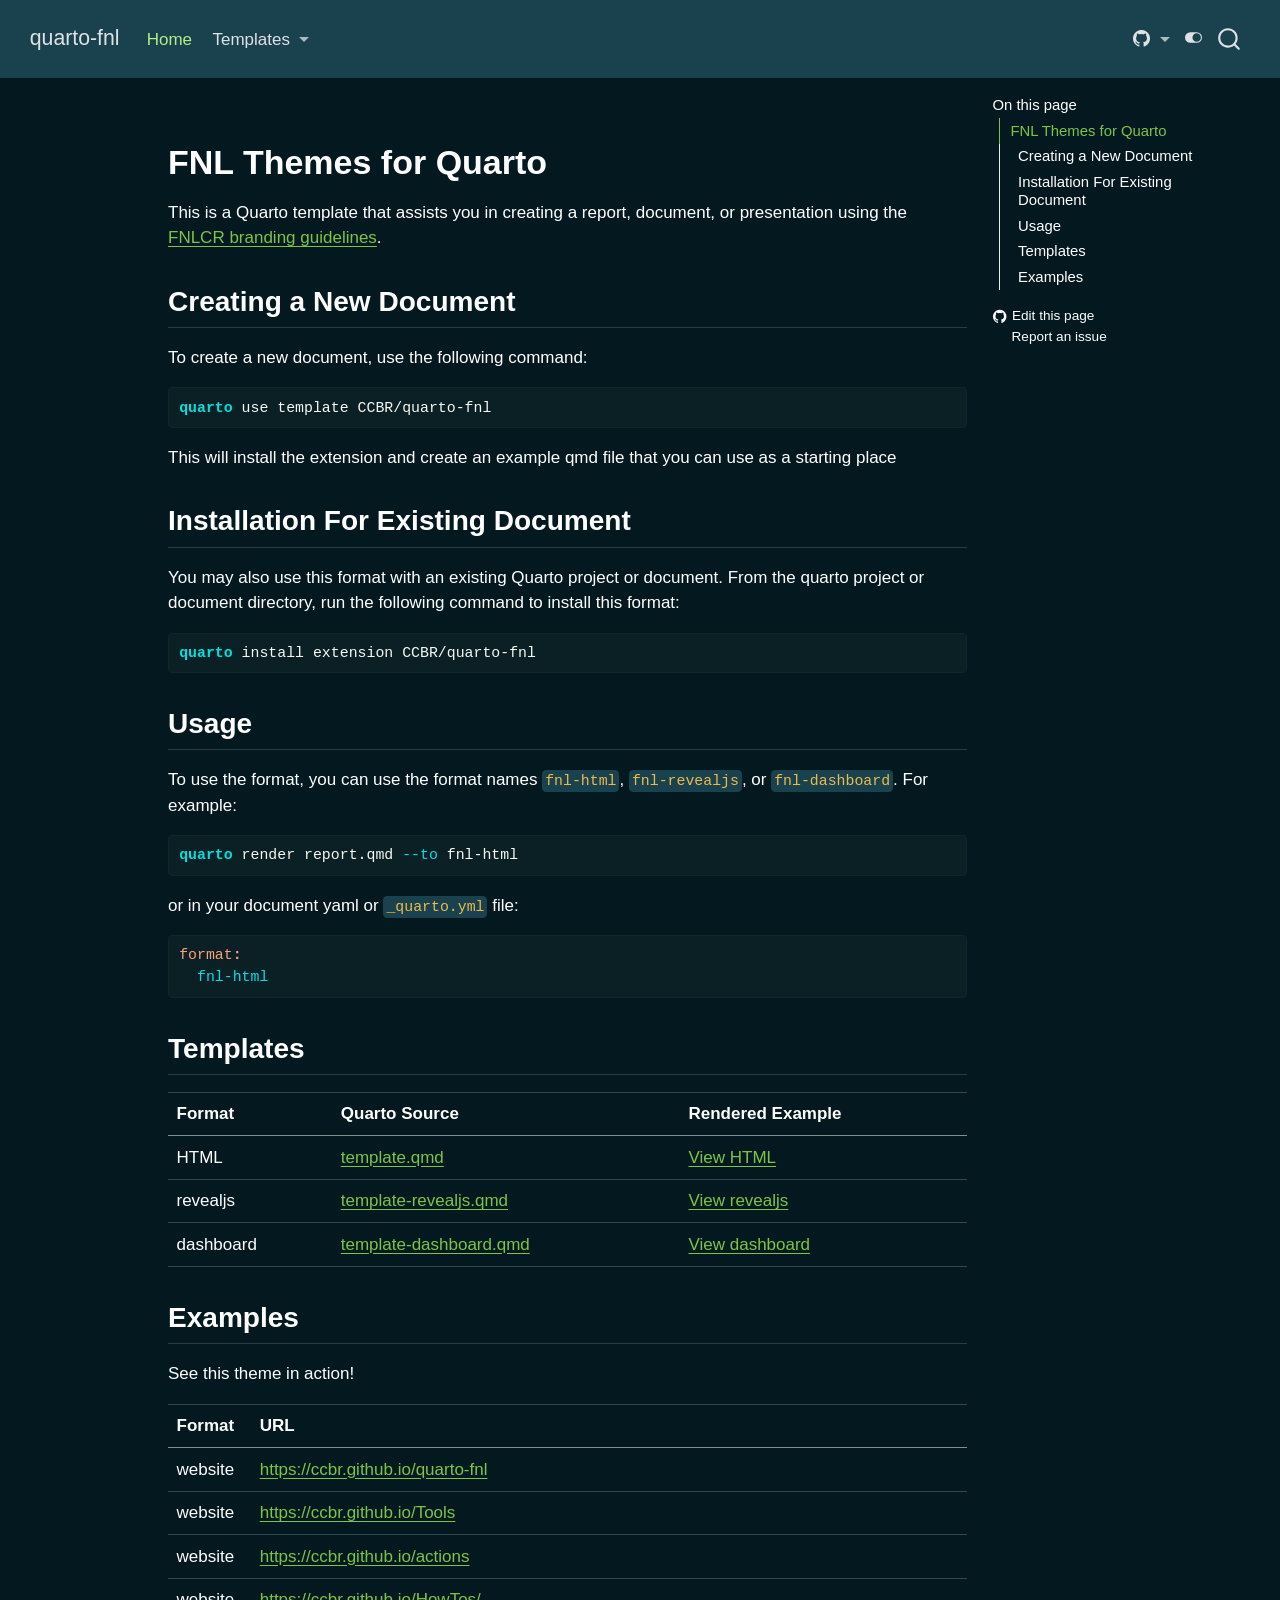
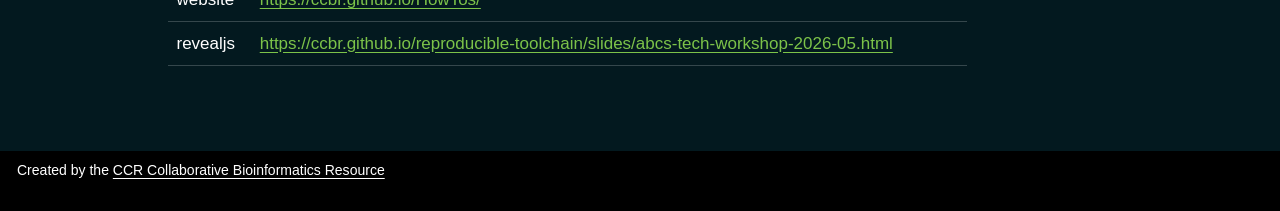
==== index.html @ 8a557f71 "Built site for gh-pages" ====
<!DOCTYPE html>
<html xmlns="http://www.w3.org/1999/xhtml" lang="en" xml:lang="en"><head>

<meta charset="utf-8">
<meta name="generator" content="quarto-1.9.37">

<meta name="viewport" content="width=device-width, initial-scale=1.0, user-scalable=yes">


<title>quarto-fnl</title>
<style>

code{white-space: pre-wrap;}
span.smallcaps{font-variant: small-caps;}
div.columns{display: flex; gap: min(4vw, 1.5em);}
div.column{flex: auto; overflow-x: auto;}
div.hanging-indent{margin-left: 1.5em; text-indent: -1.5em;}
ul.task-list{list-style: none;}
ul.task-list li input[type="checkbox"] {
width: 0.8em;
margin: 0 0.8em 0.2em -1em;  vertical-align: middle;
}

html { -webkit-text-size-adjust: 100%; }
pre > code.sourceCode { white-space: pre; position: relative; }
pre > code.sourceCode > span { display: inline-block; line-height: 1.25; }
pre > code.sourceCode > span:empty { height: 1.2em; }
.sourceCode { overflow: visible; }
code.sourceCode > span { color: inherit; text-decoration: inherit; }
div.sourceCode { margin: 1em 0; }
pre.sourceCode { margin: 0; }
@media screen {
div.sourceCode { overflow: auto; }
}
@media print {
pre > code.sourceCode { white-space: pre-wrap; }
pre > code.sourceCode > span { text-indent: -5em; padding-left: 5em; }
}
pre.numberSource code
{ counter-reset: source-line 0; }
pre.numberSource code > span
{ position: relative; left: -4em; counter-increment: source-line; }
pre.numberSource code > span > a:first-child::before
{ content: counter(source-line);
position: relative; left: -1em; text-align: right; vertical-align: baseline;
border: none; display: inline-block;
-webkit-touch-callout: none; -webkit-user-select: none;
-khtml-user-select: none; -moz-user-select: none;
-ms-user-select: none; user-select: none;
padding: 0 4px; width: 4em;
}
pre.numberSource { margin-left: 3em; padding-left: 4px; }
div.sourceCode
{ }
@media screen {
pre > code.sourceCode > span > a:first-child::before { text-decoration: underline; }
}
</style>


<script>const headroomChanged = new CustomEvent("quarto-hrChanged", {
  detail: {},
  bubbles: true,
  cancelable: false,
  composed: false,
});

const announceDismiss = () => {
  const annEl = window.document.getElementById("quarto-announcement");
  if (annEl) {
    annEl.remove();

    const annId = annEl.getAttribute("data-announcement-id");
    window.localStorage.setItem(`quarto-announce-${annId}`, "true");
  }
};

const announceRegister = () => {
  const annEl = window.document.getElementById("quarto-announcement");
  if (annEl) {
    const annId = annEl.getAttribute("data-announcement-id");
    const isDismissed =
      window.localStorage.getItem(`quarto-announce-${annId}`) || false;
    if (isDismissed) {
      announceDismiss();
      return;
    } else {
      annEl.classList.remove("hidden");
    }

    const actionEl = annEl.querySelector(".quarto-announcement-action");
    if (actionEl) {
      actionEl.addEventListener("click", function (e) {
        e.preventDefault();
        // Hide the bar immediately
        announceDismiss();
      });
    }
  }
};

window.document.addEventListener("DOMContentLoaded", function () {
  let init = false;

  announceRegister();

  // Manage the back to top button, if one is present.
  let lastScrollTop = window.pageYOffset || document.documentElement.scrollTop;
  const scrollDownBuffer = 5;
  const scrollUpBuffer = 35;
  const btn = document.getElementById("quarto-back-to-top");
  const hideBackToTop = () => {
    btn.style.display = "none";
  };
  const showBackToTop = () => {
    btn.style.display = "inline-block";
  };
  if (btn) {
    window.document.addEventListener(
      "scroll",
      function () {
        const currentScrollTop =
          window.pageYOffset || document.documentElement.scrollTop;

        // Shows and hides the button 'intelligently' as the user scrolls
        if (currentScrollTop - scrollDownBuffer > lastScrollTop) {
          hideBackToTop();
          lastScrollTop = currentScrollTop <= 0 ? 0 : currentScrollTop;
        } else if (currentScrollTop < lastScrollTop - scrollUpBuffer) {
          showBackToTop();
          lastScrollTop = currentScrollTop <= 0 ? 0 : currentScrollTop;
        }

        // Show the button at the bottom, hides it at the top
        if (currentScrollTop <= 0) {
          hideBackToTop();
        } else if (
          window.innerHeight + currentScrollTop >=
          document.body.offsetHeight
        ) {
          showBackToTop();
        }
      },
      false
    );
  }

  function throttle(func, wait) {
    var timeout;
    return function () {
      const context = this;
      const args = arguments;
      const later = function () {
        clearTimeout(timeout);
        timeout = null;
        func.apply(context, args);
      };

      if (!timeout) {
        timeout = setTimeout(later, wait);
      }
    };
  }

  function headerOffset() {
    // Set an offset if there is are fixed top navbar
    const headerEl = window.document.querySelector("header.fixed-top");
    if (headerEl) {
      return headerEl.clientHeight;
    } else {
      return 0;
    }
  }

  function footerOffset() {
    const footerEl = window.document.querySelector("footer.footer");
    if (footerEl) {
      return footerEl.clientHeight;
    } else {
      return 0;
    }
  }

  function dashboardOffset() {
    const dashboardNavEl = window.document.getElementById(
      "quarto-dashboard-header"
    );
    if (dashboardNavEl !== null) {
      return dashboardNavEl.clientHeight;
    } else {
      return 0;
    }
  }

  function updateDocumentOffsetWithoutAnimation() {
    updateDocumentOffset(false);
  }

  function updateDocumentOffset(animated) {
    // set body offset
    const topOffset = headerOffset();
    const bodyOffset = topOffset + footerOffset() + dashboardOffset();
    const bodyEl = window.document.body;
    bodyEl.setAttribute("data-bs-offset", topOffset);
    bodyEl.style.paddingTop = topOffset + "px";

    // deal with sidebar offsets
    const sidebars = window.document.querySelectorAll(
      ".sidebar, .headroom-target"
    );
    sidebars.forEach((sidebar) => {
      if (!animated) {
        sidebar.classList.add("notransition");
        // Remove the no transition class after the animation has time to complete
        setTimeout(function () {
          sidebar.classList.remove("notransition");
        }, 201);
      }

      if (window.Headroom && sidebar.classList.contains("sidebar-unpinned")) {
        sidebar.style.top = "0";
        sidebar.style.maxHeight = "100vh";
      } else {
        sidebar.style.top = topOffset + "px";
        sidebar.style.maxHeight = "calc(100vh - " + topOffset + "px)";
      }
    });

    // allow space for footer
    const mainContainer = window.document.querySelector(".quarto-container");
    if (mainContainer) {
      mainContainer.style.minHeight = "calc(100vh - " + bodyOffset + "px)";
    }

    // link offset
    let linkStyle = window.document.querySelector("#quarto-target-style");
    if (!linkStyle) {
      linkStyle = window.document.createElement("style");
      linkStyle.setAttribute("id", "quarto-target-style");
      window.document.head.appendChild(linkStyle);
    }
    while (linkStyle.firstChild) {
      linkStyle.removeChild(linkStyle.firstChild);
    }
    if (topOffset > 0) {
      linkStyle.appendChild(
        window.document.createTextNode(`
      section:target::before {
        content: "";
        display: block;
        height: ${topOffset}px;
        margin: -${topOffset}px 0 0;
      }`)
      );
    }
    if (init) {
      window.dispatchEvent(headroomChanged);
    }
    init = true;
  }

  // initialize headroom
  var header = window.document.querySelector("#quarto-header");
  if (header && window.Headroom) {
    const headroom = new window.Headroom(header, {
      tolerance: 5,
      onPin: function () {
        const sidebars = window.document.querySelectorAll(
          ".sidebar, .headroom-target"
        );
        sidebars.forEach((sidebar) => {
          sidebar.classList.remove("sidebar-unpinned");
        });
        updateDocumentOffset();
      },
      onUnpin: function () {
        const sidebars = window.document.querySelectorAll(
          ".sidebar, .headroom-target"
        );
        sidebars.forEach((sidebar) => {
          sidebar.classList.add("sidebar-unpinned");
        });
        updateDocumentOffset();
      },
    });
    headroom.init();

    let frozen = false;
    window.quartoToggleHeadroom = function () {
      if (frozen) {
        headroom.unfreeze();
        frozen = false;
      } else {
        headroom.freeze();
        frozen = true;
      }
    };
  }

  window.addEventListener(
    "hashchange",
    function (e) {
      if (
        getComputedStyle(document.documentElement).scrollBehavior !== "smooth"
      ) {
        window.scrollTo(0, window.pageYOffset - headerOffset());
      }
    },
    false
  );

  // Observe size changed for the header
  const headerEl = window.document.querySelector("header.fixed-top");
  if (headerEl && window.ResizeObserver) {
    const observer = new window.ResizeObserver(() => {
      setTimeout(updateDocumentOffsetWithoutAnimation, 0);
    });
    observer.observe(headerEl, {
      attributes: true,
      childList: true,
      characterData: true,
    });
  } else {
    window.addEventListener(
      "resize",
      throttle(updateDocumentOffsetWithoutAnimation, 50)
    );
  }
  setTimeout(updateDocumentOffsetWithoutAnimation, 250);

  // fixup index.html links if we aren't on the filesystem
  if (window.location.protocol !== "file:") {
    const links = window.document.querySelectorAll("a");
    for (let i = 0; i < links.length; i++) {
      if (links[i].href) {
        links[i].dataset.originalHref = links[i].href;
        links[i].href = links[i].href.replace(/\/index\.html/, "/");
      }
    }

    // Fixup any sharing links that require urls
    // Append url to any sharing urls
    const sharingLinks = window.document.querySelectorAll(
      "a.sidebar-tools-main-item, a.quarto-navigation-tool, a.quarto-navbar-tools, a.quarto-navbar-tools-item"
    );
    for (let i = 0; i < sharingLinks.length; i++) {
      const sharingLink = sharingLinks[i];
      const href = sharingLink.getAttribute("href");
      if (href) {
        sharingLink.setAttribute(
          "href",
          href.replace("|url|", window.location.href)
        );
      }
    }

    // Scroll the active navigation item into view, if necessary
    const navSidebar = window.document.querySelector("nav#quarto-sidebar");
    if (navSidebar) {
      // Find the active item
      const activeItem = navSidebar.querySelector("li.sidebar-item a.active");
      if (activeItem) {
        // Wait for the scroll height and height to resolve by observing size changes on the
        // nav element that is scrollable
        const resizeObserver = new ResizeObserver((_entries) => {
          // The bottom of the element
          const elBottom = activeItem.offsetTop;
          const viewBottom = navSidebar.scrollTop + navSidebar.clientHeight;

          // The element height and scroll height are the same, then we are still loading
          if (viewBottom !== navSidebar.scrollHeight) {
            // Determine if the item isn't visible and scroll to it
            if (elBottom >= viewBottom) {
              navSidebar.scrollTop = elBottom;
            }

            // stop observing now since we've completed the scroll
            resizeObserver.unobserve(navSidebar);
          }
        });
        resizeObserver.observe(navSidebar);
      }
    }
  }
});
</script>
<script>/*!
 * headroom.js v0.12.0 - Give your page some headroom. Hide your header until you need it
 * Copyright (c) 2020 Nick Williams - http://wicky.nillia.ms/headroom.js
 * License: MIT
 */

!function(t,n){"object"==typeof exports&&"undefined"!=typeof module?module.exports=n():"function"==typeof define&&define.amd?define(n):(t=t||self).Headroom=n()}(this,function(){"use strict";function t(){return"undefined"!=typeof window}function d(t){return function(t){return t&&t.document&&function(t){return 9===t.nodeType}(t.document)}(t)?function(t){var n=t.document,o=n.body,s=n.documentElement;return{scrollHeight:function(){return Math.max(o.scrollHeight,s.scrollHeight,o.offsetHeight,s.offsetHeight,o.clientHeight,s.clientHeight)},height:function(){return t.innerHeight||s.clientHeight||o.clientHeight},scrollY:function(){return void 0!==t.pageYOffset?t.pageYOffset:(s||o.parentNode||o).scrollTop}}}(t):function(t){return{scrollHeight:function(){return Math.max(t.scrollHeight,t.offsetHeight,t.clientHeight)},height:function(){return Math.max(t.offsetHeight,t.clientHeight)},scrollY:function(){return t.scrollTop}}}(t)}function n(t,s,e){var n,o=function(){var n=!1;try{var t={get passive(){n=!0}};window.addEventListener("test",t,t),window.removeEventListener("test",t,t)}catch(t){n=!1}return n}(),i=!1,r=d(t),l=r.scrollY(),a={};function c(){var t=Math.round(r.scrollY()),n=r.height(),o=r.scrollHeight();a.scrollY=t,a.lastScrollY=l,a.direction=l<t?"down":"up",a.distance=Math.abs(t-l),a.isOutOfBounds=t<0||o<t+n,a.top=t<=s.offset[a.direction],a.bottom=o<=t+n,a.toleranceExceeded=a.distance>s.tolerance[a.direction],e(a),l=t,i=!1}function h(){i||(i=!0,n=requestAnimationFrame(c))}var u=!!o&&{passive:!0,capture:!1};return t.addEventListener("scroll",h,u),c(),{destroy:function(){cancelAnimationFrame(n),t.removeEventListener("scroll",h,u)}}}function o(t){return t===Object(t)?t:{down:t,up:t}}function s(t,n){n=n||{},Object.assign(this,s.options,n),this.classes=Object.assign({},s.options.classes,n.classes),this.elem=t,this.tolerance=o(this.tolerance),this.offset=o(this.offset),this.initialised=!1,this.frozen=!1}return s.prototype={constructor:s,init:function(){return s.cutsTheMustard&&!this.initialised&&(this.addClass("initial"),this.initialised=!0,setTimeout(function(t){t.scrollTracker=n(t.scroller,{offset:t.offset,tolerance:t.tolerance},t.update.bind(t))},100,this)),this},destroy:function(){this.initialised=!1,Object.keys(this.classes).forEach(this.removeClass,this),this.scrollTracker.destroy()},unpin:function(){!this.hasClass("pinned")&&this.hasClass("unpinned")||(this.addClass("unpinned"),this.removeClass("pinned"),this.onUnpin&&this.onUnpin.call(this))},pin:function(){this.hasClass("unpinned")&&(this.addClass("pinned"),this.removeClass("unpinned"),this.onPin&&this.onPin.call(this))},freeze:function(){this.frozen=!0,this.addClass("frozen")},unfreeze:function(){this.frozen=!1,this.removeClass("frozen")},top:function(){this.hasClass("top")||(this.addClass("top"),this.removeClass("notTop"),this.onTop&&this.onTop.call(this))},notTop:function(){this.hasClass("notTop")||(this.addClass("notTop"),this.removeClass("top"),this.onNotTop&&this.onNotTop.call(this))},bottom:function(){this.hasClass("bottom")||(this.addClass("bottom"),this.removeClass("notBottom"),this.onBottom&&this.onBottom.call(this))},notBottom:function(){this.hasClass("notBottom")||(this.addClass("notBottom"),this.removeClass("bottom"),this.onNotBottom&&this.onNotBottom.call(this))},shouldUnpin:function(t){return"down"===t.direction&&!t.top&&t.toleranceExceeded},shouldPin:function(t){return"up"===t.direction&&t.toleranceExceeded||t.top},addClass:function(t){this.elem.classList.add.apply(this.elem.classList,this.classes[t].split(" "))},removeClass:function(t){this.elem.classList.remove.apply(this.elem.classList,this.classes[t].split(" "))},hasClass:function(t){return this.classes[t].split(" ").every(function(t){return this.classList.contains(t)},this.elem)},update:function(t){t.isOutOfBounds||!0!==this.frozen&&(t.top?this.top():this.notTop(),t.bottom?this.bottom():this.notBottom(),this.shouldUnpin(t)?this.unpin():this.shouldPin(t)&&this.pin())}},s.options={tolerance:{up:0,down:0},offset:0,scroller:t()?window:null,classes:{frozen:"headroom--frozen",pinned:"headroom--pinned",unpinned:"headroom--unpinned",top:"headroom--top",notTop:"headroom--not-top",bottom:"headroom--bottom",notBottom:"headroom--not-bottom",initial:"headroom"}},s.cutsTheMustard=!!(t()&&function(){}.bind&&"classList"in document.documentElement&&Object.assign&&Object.keys&&requestAnimationFrame),s});
</script>
<script>/*!
 * clipboard.js v2.0.11
 * https://clipboardjs.com/
 *
 * Licensed MIT © Zeno Rocha
 */
!function(t,e){"object"==typeof exports&&"object"==typeof module?module.exports=e():"function"==typeof define&&define.amd?define([],e):"object"==typeof exports?exports.ClipboardJS=e():t.ClipboardJS=e()}(this,function(){return n={686:function(t,e,n){"use strict";n.d(e,{default:function(){return b}});var e=n(279),i=n.n(e),e=n(370),u=n.n(e),e=n(817),r=n.n(e);function c(t){try{return document.execCommand(t)}catch(t){return}}var a=function(t){t=r()(t);return c("cut"),t};function o(t,e){var n,o,t=(n=t,o="rtl"===document.documentElement.getAttribute("dir"),(t=document.createElement("textarea")).style.fontSize="12pt",t.style.border="0",t.style.padding="0",t.style.margin="0",t.style.position="absolute",t.style[o?"right":"left"]="-9999px",o=window.pageYOffset||document.documentElement.scrollTop,t.style.top="".concat(o,"px"),t.setAttribute("readonly",""),t.value=n,t);return e.container.appendChild(t),e=r()(t),c("copy"),t.remove(),e}var f=function(t){var e=1<arguments.length&&void 0!==arguments[1]?arguments[1]:{container:document.body},n="";return"string"==typeof t?n=o(t,e):t instanceof HTMLInputElement&&!["text","search","url","tel","password"].includes(null==t?void 0:t.type)?n=o(t.value,e):(n=r()(t),c("copy")),n};function l(t){return(l="function"==typeof Symbol&&"symbol"==typeof Symbol.iterator?function(t){return typeof t}:function(t){return t&&"function"==typeof Symbol&&t.constructor===Symbol&&t!==Symbol.prototype?"symbol":typeof t})(t)}var s=function(){var t=0<arguments.length&&void 0!==arguments[0]?arguments[0]:{},e=t.action,n=void 0===e?"copy":e,o=t.container,e=t.target,t=t.text;if("copy"!==n&&"cut"!==n)throw new Error('Invalid "action" value, use either "copy" or "cut"');if(void 0!==e){if(!e||"object"!==l(e)||1!==e.nodeType)throw new Error('Invalid "target" value, use a valid Element');if("copy"===n&&e.hasAttribute("disabled"))throw new Error('Invalid "target" attribute. Please use "readonly" instead of "disabled" attribute');if("cut"===n&&(e.hasAttribute("readonly")||e.hasAttribute("disabled")))throw new Error('Invalid "target" attribute. You can\'t cut text from elements with "readonly" or "disabled" attributes')}return t?f(t,{container:o}):e?"cut"===n?a(e):f(e,{container:o}):void 0};function p(t){return(p="function"==typeof Symbol&&"symbol"==typeof Symbol.iterator?function(t){return typeof t}:function(t){return t&&"function"==typeof Symbol&&t.constructor===Symbol&&t!==Symbol.prototype?"symbol":typeof t})(t)}function d(t,e){for(var n=0;n<e.length;n++){var o=e[n];o.enumerable=o.enumerable||!1,o.configurable=!0,"value"in o&&(o.writable=!0),Object.defineProperty(t,o.key,o)}}function y(t,e){return(y=Object.setPrototypeOf||function(t,e){return t.__proto__=e,t})(t,e)}function h(n){var o=function(){if("undefined"==typeof Reflect||!Reflect.construct)return!1;if(Reflect.construct.sham)return!1;if("function"==typeof Proxy)return!0;try{return Date.prototype.toString.call(Reflect.construct(Date,[],function(){})),!0}catch(t){return!1}}();return function(){var t,e=v(n);return t=o?(t=v(this).constructor,Reflect.construct(e,arguments,t)):e.apply(this,arguments),e=this,!(t=t)||"object"!==p(t)&&"function"!=typeof t?function(t){if(void 0!==t)return t;throw new ReferenceError("this hasn't been initialised - super() hasn't been called")}(e):t}}function v(t){return(v=Object.setPrototypeOf?Object.getPrototypeOf:function(t){return t.__proto__||Object.getPrototypeOf(t)})(t)}function m(t,e){t="data-clipboard-".concat(t);if(e.hasAttribute(t))return e.getAttribute(t)}var b=function(){!function(t,e){if("function"!=typeof e&&null!==e)throw new TypeError("Super expression must either be null or a function");t.prototype=Object.create(e&&e.prototype,{constructor:{value:t,writable:!0,configurable:!0}}),e&&y(t,e)}(r,i());var t,e,n,o=h(r);function r(t,e){var n;return function(t){if(!(t instanceof r))throw new TypeError("Cannot call a class as a function")}(this),(n=o.call(this)).resolveOptions(e),n.listenClick(t),n}return t=r,n=[{key:"copy",value:function(t){var e=1<arguments.length&&void 0!==arguments[1]?arguments[1]:{container:document.body};return f(t,e)}},{key:"cut",value:function(t){return a(t)}},{key:"isSupported",value:function(){var t=0<arguments.length&&void 0!==arguments[0]?arguments[0]:["copy","cut"],t="string"==typeof t?[t]:t,e=!!document.queryCommandSupported;return t.forEach(function(t){e=e&&!!document.queryCommandSupported(t)}),e}}],(e=[{key:"resolveOptions",value:function(){var t=0<arguments.length&&void 0!==arguments[0]?arguments[0]:{};this.action="function"==typeof t.action?t.action:this.defaultAction,this.target="function"==typeof t.target?t.target:this.defaultTarget,this.text="function"==typeof t.text?t.text:this.defaultText,this.container="object"===p(t.container)?t.container:document.body}},{key:"listenClick",value:function(t){var e=this;this.listener=u()(t,"click",function(t){return e.onClick(t)})}},{key:"onClick",value:function(t){var e=t.delegateTarget||t.currentTarget,n=this.action(e)||"copy",t=s({action:n,container:this.container,target:this.target(e),text:this.text(e)});this.emit(t?"success":"error",{action:n,text:t,trigger:e,clearSelection:function(){e&&e.focus(),window.getSelection().removeAllRanges()}})}},{key:"defaultAction",value:function(t){return m("action",t)}},{key:"defaultTarget",value:function(t){t=m("target",t);if(t)return document.querySelector(t)}},{key:"defaultText",value:function(t){return m("text",t)}},{key:"destroy",value:function(){this.listener.destroy()}}])&&d(t.prototype,e),n&&d(t,n),r}()},828:function(t){var e;"undefined"==typeof Element||Element.prototype.matches||((e=Element.prototype).matches=e.matchesSelector||e.mozMatchesSelector||e.msMatchesSelector||e.oMatchesSelector||e.webkitMatchesSelector),t.exports=function(t,e){for(;t&&9!==t.nodeType;){if("function"==typeof t.matches&&t.matches(e))return t;t=t.parentNode}}},438:function(t,e,n){var u=n(828);function i(t,e,n,o,r){var i=function(e,n,t,o){return function(t){t.delegateTarget=u(t.target,n),t.delegateTarget&&o.call(e,t)}}.apply(this,arguments);return t.addEventListener(n,i,r),{destroy:function(){t.removeEventListener(n,i,r)}}}t.exports=function(t,e,n,o,r){return"function"==typeof t.addEventListener?i.apply(null,arguments):"function"==typeof n?i.bind(null,document).apply(null,arguments):("string"==typeof t&&(t=document.querySelectorAll(t)),Array.prototype.map.call(t,function(t){return i(t,e,n,o,r)}))}},879:function(t,n){n.node=function(t){return void 0!==t&&t instanceof HTMLElement&&1===t.nodeType},n.nodeList=function(t){var e=Object.prototype.toString.call(t);return void 0!==t&&("[object NodeList]"===e||"[object HTMLCollection]"===e)&&"length"in t&&(0===t.length||n.node(t[0]))},n.string=function(t){return"string"==typeof t||t instanceof String},n.fn=function(t){return"[object Function]"===Object.prototype.toString.call(t)}},370:function(t,e,n){var f=n(879),l=n(438);t.exports=function(t,e,n){if(!t&&!e&&!n)throw new Error("Missing required arguments");if(!f.string(e))throw new TypeError("Second argument must be a String");if(!f.fn(n))throw new TypeError("Third argument must be a Function");if(f.node(t))return c=e,a=n,(u=t).addEventListener(c,a),{destroy:function(){u.removeEventListener(c,a)}};if(f.nodeList(t))return o=t,r=e,i=n,Array.prototype.forEach.call(o,function(t){t.addEventListener(r,i)}),{destroy:function(){Array.prototype.forEach.call(o,function(t){t.removeEventListener(r,i)})}};if(f.string(t))return t=t,e=e,n=n,l(document.body,t,e,n);throw new TypeError("First argument must be a String, HTMLElement, HTMLCollection, or NodeList");var o,r,i,u,c,a}},817:function(t){t.exports=function(t){var e,n="SELECT"===t.nodeName?(t.focus(),t.value):"INPUT"===t.nodeName||"TEXTAREA"===t.nodeName?((e=t.hasAttribute("readonly"))||t.setAttribute("readonly",""),t.select(),t.setSelectionRange(0,t.value.length),e||t.removeAttribute("readonly"),t.value):(t.hasAttribute("contenteditable")&&t.focus(),n=window.getSelection(),(e=document.createRange()).selectNodeContents(t),n.removeAllRanges(),n.addRange(e),n.toString());return n}},279:function(t){function e(){}e.prototype={on:function(t,e,n){var o=this.e||(this.e={});return(o[t]||(o[t]=[])).push({fn:e,ctx:n}),this},once:function(t,e,n){var o=this;function r(){o.off(t,r),e.apply(n,arguments)}return r._=e,this.on(t,r,n)},emit:function(t){for(var e=[].slice.call(arguments,1),n=((this.e||(this.e={}))[t]||[]).slice(),o=0,r=n.length;o<r;o++)n[o].fn.apply(n[o].ctx,e);return this},off:function(t,e){var n=this.e||(this.e={}),o=n[t],r=[];if(o&&e)for(var i=0,u=o.length;i<u;i++)o[i].fn!==e&&o[i].fn._!==e&&r.push(o[i]);return r.length?n[t]=r:delete n[t],this}},t.exports=e,t.exports.TinyEmitter=e}},r={},o.n=function(t){var e=t&&t.__esModule?function(){return t.default}:function(){return t};return o.d(e,{a:e}),e},o.d=function(t,e){for(var n in e)o.o(e,n)&&!o.o(t,n)&&Object.defineProperty(t,n,{enumerable:!0,get:e[n]})},o.o=function(t,e){return Object.prototype.hasOwnProperty.call(t,e)},o(686).default;function o(t){if(r[t])return r[t].exports;var e=r[t]={exports:{}};return n[t](e,e.exports,o),e.exports}var n,r});</script>
<script>/*! @algolia/autocomplete-js 1.19.1 | MIT License | © Algolia, Inc. and contributors | https://github.com/algolia/autocomplete */
!function(e,t){"object"==typeof exports&&"undefined"!=typeof module?t(exports):"function"==typeof define&&define.amd?define(["exports"],t):t((e="undefined"!=typeof globalThis?globalThis:e||self)["@algolia/autocomplete-js"]={})}(this,(function(e){"use strict";function t(e,t){var n=Object.keys(e);if(Object.getOwnPropertySymbols){var r=Object.getOwnPropertySymbols(e);t&&(r=r.filter((function(t){return Object.getOwnPropertyDescriptor(e,t).enumerable}))),n.push.apply(n,r)}return n}function n(e){for(var n=1;n<arguments.length;n++){var r=null!=arguments[n]?arguments[n]:{};n%2?t(Object(r),!0).forEach((function(t){o(e,t,r[t])})):Object.getOwnPropertyDescriptors?Object.defineProperties(e,Object.getOwnPropertyDescriptors(r)):t(Object(r)).forEach((function(t){Object.defineProperty(e,t,Object.getOwnPropertyDescriptor(r,t))}))}return e}function r(e){return r="function"==typeof Symbol&&"symbol"==typeof Symbol.iterator?function(e){return typeof e}:function(e){return e&&"function"==typeof Symbol&&e.constructor===Symbol&&e!==Symbol.prototype?"symbol":typeof e},r(e)}function o(e,t,n){return(t=function(e){var t=function(e,t){if("object"!=typeof e||null===e)return e;var n=e[Symbol.toPrimitive];if(void 0!==n){var r=n.call(e,t||"default");if("object"!=typeof r)return r;throw new TypeError("@@toPrimitive must return a primitive value.")}return("string"===t?String:Number)(e)}(e,"string");return"symbol"==typeof t?t:String(t)}(t))in e?Object.defineProperty(e,t,{value:n,enumerable:!0,configurable:!0,writable:!0}):e[t]=n,e}function i(){return i=Object.assign?Object.assign.bind():function(e){for(var t=1;t<arguments.length;t++){var n=arguments[t];for(var r in n)Object.prototype.hasOwnProperty.call(n,r)&&(e[r]=n[r])}return e},i.apply(this,arguments)}function u(e,t){if(null==e)return{};var n,r,o=function(e,t){if(null==e)return{};var n,r,o={},i=Object.keys(e);for(r=0;r<i.length;r++)n=i[r],t.indexOf(n)>=0||(o[n]=e[n]);return o}(e,t);if(Object.getOwnPropertySymbols){var i=Object.getOwnPropertySymbols(e);for(r=0;r<i.length;r++)n=i[r],t.indexOf(n)>=0||Object.prototype.propertyIsEnumerable.call(e,n)&&(o[n]=e[n])}return o}function a(e,t){return function(e){if(Array.isArray(e))return e}(e)||function(e,t){var n=null==e?null:"undefined"!=typeof Symbol&&e[Symbol.iterator]||e["@@iterator"];if(null!=n){var r,o,i,u,a=[],l=!0,c=!1;try{if(i=(n=n.call(e)).next,0===t){if(Object(n)!==n)return;l=!1}else for(;!(l=(r=i.call(n)).done)&&(a.push(r.value),a.length!==t);l=!0);}catch(e){c=!0,o=e}finally{try{if(!l&&null!=n.return&&(u=n.return(),Object(u)!==u))return}finally{if(c)throw o}}return a}}(e,t)||c(e,t)||function(){throw new TypeError("Invalid attempt to destructure non-iterable instance.\nIn order to be iterable, non-array objects must have a [Symbol.iterator]() method.")}()}function l(e){return function(e){if(Array.isArray(e))return s(e)}(e)||function(e){if("undefined"!=typeof Symbol&&null!=e[Symbol.iterator]||null!=e["@@iterator"])return Array.from(e)}(e)||c(e)||function(){throw new TypeError("Invalid attempt to spread non-iterable instance.\nIn order to be iterable, non-array objects must have a [Symbol.iterator]() method.")}()}function c(e,t){if(e){if("string"==typeof e)return s(e,t);var n=Object.prototype.toString.call(e).slice(8,-1);return"Object"===n&&e.constructor&&(n=e.constructor.name),"Map"===n||"Set"===n?Array.from(e):"Arguments"===n||/^(?:Ui|I)nt(?:8|16|32)(?:Clamped)?Array$/.test(n)?s(e,t):void 0}}function s(e,t){(null==t||t>e.length)&&(t=e.length);for(var n=0,r=new Array(t);n<t;n++)r[n]=e[n];return r}function f(e){return{current:e}}function p(e,t){var n=void 0;return function(){for(var r=arguments.length,o=new Array(r),i=0;i<r;i++)o[i]=arguments[i];n&&clearTimeout(n),n=setTimeout((function(){return e.apply(void 0,o)}),t)}}function m(e){return e.reduce((function(e,t){return e.concat(t)}),[])}var v=0;function d(){return"autocomplete-".concat(v++)}function y(e,t){return t.reduce((function(e,t){return e&&e[t]}),e)}function b(e){return 0===e.collections.length?0:e.collections.reduce((function(e,t){return e+t.items.length}),0)}function g(e){return e!==Object(e)}function h(e,t){if(e===t)return!0;if(g(e)||g(t)||"function"==typeof e||"function"==typeof t)return e===t;if(Object.keys(e).length!==Object.keys(t).length)return!1;for(var n=0,r=Object.keys(e);n<r.length;n++){var o=r[n];if(!(o in t))return!1;if(!h(e[o],t[o]))return!1}return!0}var _=function(){};var O="1.19.1",S=[{segment:"autocomplete-core",version:O}];function j(e){var t=e.item,n=e.items,r=void 0===n?[]:n;return{index:t.__autocomplete_indexName,items:[t],positions:[1+r.findIndex((function(e){return e.objectID===t.objectID}))],queryID:t.__autocomplete_queryID,algoliaSource:["autocomplete"]}}function P(e,t){return function(e){if(Array.isArray(e))return e}(e)||function(e,t){var n=null==e?null:"undefined"!=typeof Symbol&&e[Symbol.iterator]||e["@@iterator"];if(null!=n){var r,o,i,u,a=[],l=!0,c=!1;try{if(i=(n=n.call(e)).next,0===t){if(Object(n)!==n)return;l=!1}else for(;!(l=(r=i.call(n)).done)&&(a.push(r.value),a.length!==t);l=!0);}catch(e){c=!0,o=e}finally{try{if(!l&&null!=n.return&&(u=n.return(),Object(u)!==u))return}finally{if(c)throw o}}return a}}(e,t)||function(e,t){if(!e)return;if("string"==typeof e)return w(e,t);var n=Object.prototype.toString.call(e).slice(8,-1);"Object"===n&&e.constructor&&(n=e.constructor.name);if("Map"===n||"Set"===n)return Array.from(e);if("Arguments"===n||/^(?:Ui|I)nt(?:8|16|32)(?:Clamped)?Array$/.test(n))return w(e,t)}(e,t)||function(){throw new TypeError("Invalid attempt to destructure non-iterable instance.\nIn order to be iterable, non-array objects must have a [Symbol.iterator]() method.")}()}function w(e,t){(null==t||t>e.length)&&(t=e.length);for(var n=0,r=new Array(t);n<t;n++)r[n]=e[n];return r}var I=["items"],A=["items"];function E(e){return E="function"==typeof Symbol&&"symbol"==typeof Symbol.iterator?function(e){return typeof e}:function(e){return e&&"function"==typeof Symbol&&e.constructor===Symbol&&e!==Symbol.prototype?"symbol":typeof e},E(e)}function D(e){return function(e){if(Array.isArray(e))return C(e)}(e)||function(e){if("undefined"!=typeof Symbol&&null!=e[Symbol.iterator]||null!=e["@@iterator"])return Array.from(e)}(e)||function(e,t){if(!e)return;if("string"==typeof e)return C(e,t);var n=Object.prototype.toString.call(e).slice(8,-1);"Object"===n&&e.constructor&&(n=e.constructor.name);if("Map"===n||"Set"===n)return Array.from(e);if("Arguments"===n||/^(?:Ui|I)nt(?:8|16|32)(?:Clamped)?Array$/.test(n))return C(e,t)}(e)||function(){throw new TypeError("Invalid attempt to spread non-iterable instance.\nIn order to be iterable, non-array objects must have a [Symbol.iterator]() method.")}()}function C(e,t){(null==t||t>e.length)&&(t=e.length);for(var n=0,r=new Array(t);n<t;n++)r[n]=e[n];return r}function k(e,t){if(null==e)return{};var n,r,o=function(e,t){if(null==e)return{};var n,r,o={},i=Object.keys(e);for(r=0;r<i.length;r++)n=i[r],t.indexOf(n)>=0||(o[n]=e[n]);return o}(e,t);if(Object.getOwnPropertySymbols){var i=Object.getOwnPropertySymbols(e);for(r=0;r<i.length;r++)n=i[r],t.indexOf(n)>=0||Object.prototype.propertyIsEnumerable.call(e,n)&&(o[n]=e[n])}return o}function x(e,t){var n=Object.keys(e);if(Object.getOwnPropertySymbols){var r=Object.getOwnPropertySymbols(e);t&&(r=r.filter((function(t){return Object.getOwnPropertyDescriptor(e,t).enumerable}))),n.push.apply(n,r)}return n}function N(e){for(var t=1;t<arguments.length;t++){var n=null!=arguments[t]?arguments[t]:{};t%2?x(Object(n),!0).forEach((function(t){T(e,t,n[t])})):Object.getOwnPropertyDescriptors?Object.defineProperties(e,Object.getOwnPropertyDescriptors(n)):x(Object(n)).forEach((function(t){Object.defineProperty(e,t,Object.getOwnPropertyDescriptor(n,t))}))}return e}function T(e,t,n){return(t=function(e){var t=function(e,t){if("object"!==E(e)||null===e)return e;var n=e[Symbol.toPrimitive];if(void 0!==n){var r=n.call(e,t||"default");if("object"!==E(r))return r;throw new TypeError("@@toPrimitive must return a primitive value.")}return("string"===t?String:Number)(e)}(e,"string");return"symbol"===E(t)?t:String(t)}(t))in e?Object.defineProperty(e,t,{value:n,enumerable:!0,configurable:!0,writable:!0}):e[t]=n,e}function q(e){for(var t=arguments.length>1&&void 0!==arguments[1]?arguments[1]:20,n=[],r=0;r<e.objectIDs.length;r+=t)n.push(N(N({},e),{},{objectIDs:e.objectIDs.slice(r,r+t)}));return n}function B(e){return e.map((function(e){var t=e.items,n=k(e,I);return N(N({},n),{},{objectIDs:(null==t?void 0:t.map((function(e){return e.objectID})))||n.objectIDs})}))}function R(e){var t,n,r,o=(t=P((e.version||"").split(".").map(Number),2),n=t[0],r=t[1],n>=3||2===n&&r>=4||1===n&&r>=10);function i(t,n,r){if(o&&void 0!==r){var i=r[0].__autocomplete_algoliaCredentials,u={"X-Algolia-Application-Id":i.appId,"X-Algolia-API-Key":i.apiKey};e.apply(void 0,[t].concat(D(n),[{headers:u}]))}else e.apply(void 0,[t].concat(D(n)))}return{init:function(t,n){e("init",{appId:t,apiKey:n})},setAuthenticatedUserToken:function(t){e("setAuthenticatedUserToken",t)},setUserToken:function(t){e("setUserToken",t)},clickedObjectIDsAfterSearch:function(){for(var e=arguments.length,t=new Array(e),n=0;n<e;n++)t[n]=arguments[n];t.length>0&&i("clickedObjectIDsAfterSearch",B(t),t[0].items)},clickedObjectIDs:function(){for(var e=arguments.length,t=new Array(e),n=0;n<e;n++)t[n]=arguments[n];t.length>0&&i("clickedObjectIDs",B(t),t[0].items)},clickedFilters:function(){for(var t=arguments.length,n=new Array(t),r=0;r<t;r++)n[r]=arguments[r];n.length>0&&e.apply(void 0,["clickedFilters"].concat(n))},convertedObjectIDsAfterSearch:function(){for(var e=arguments.length,t=new Array(e),n=0;n<e;n++)t[n]=arguments[n];t.length>0&&i("convertedObjectIDsAfterSearch",B(t),t[0].items)},convertedObjectIDs:function(){for(var e=arguments.length,t=new Array(e),n=0;n<e;n++)t[n]=arguments[n];t.length>0&&i("convertedObjectIDs",B(t),t[0].items)},convertedFilters:function(){for(var t=arguments.length,n=new Array(t),r=0;r<t;r++)n[r]=arguments[r];n.length>0&&e.apply(void 0,["convertedFilters"].concat(n))},viewedObjectIDs:function(){for(var e=arguments.length,t=new Array(e),n=0;n<e;n++)t[n]=arguments[n];t.length>0&&t.reduce((function(e,t){var n=t.items,r=k(t,A);return[].concat(D(e),D(q(N(N({},r),{},{objectIDs:(null==n?void 0:n.map((function(e){return e.objectID})))||r.objectIDs})).map((function(e){return{items:n,payload:e}}))))}),[]).forEach((function(e){var t=e.items;return i("viewedObjectIDs",[e.payload],t)}))},viewedFilters:function(){for(var t=arguments.length,n=new Array(t),r=0;r<t;r++)n[r]=arguments[r];n.length>0&&e.apply(void 0,["viewedFilters"].concat(n))}}}function L(e){var t=e.items.reduce((function(e,t){var n;return e[t.__autocomplete_indexName]=(null!==(n=e[t.__autocomplete_indexName])&&void 0!==n?n:[]).concat(t),e}),{});return Object.keys(t).map((function(e){return{index:e,items:t[e],algoliaSource:["autocomplete"]}}))}function F(e){return e.objectID&&e.__autocomplete_indexName&&e.__autocomplete_queryID}function U(e){return U="function"==typeof Symbol&&"symbol"==typeof Symbol.iterator?function(e){return typeof e}:function(e){return e&&"function"==typeof Symbol&&e.constructor===Symbol&&e!==Symbol.prototype?"symbol":typeof e},U(e)}function M(e){return function(e){if(Array.isArray(e))return H(e)}(e)||function(e){if("undefined"!=typeof Symbol&&null!=e[Symbol.iterator]||null!=e["@@iterator"])return Array.from(e)}(e)||function(e,t){if(!e)return;if("string"==typeof e)return H(e,t);var n=Object.prototype.toString.call(e).slice(8,-1);"Object"===n&&e.constructor&&(n=e.constructor.name);if("Map"===n||"Set"===n)return Array.from(e);if("Arguments"===n||/^(?:Ui|I)nt(?:8|16|32)(?:Clamped)?Array$/.test(n))return H(e,t)}(e)||function(){throw new TypeError("Invalid attempt to spread non-iterable instance.\nIn order to be iterable, non-array objects must have a [Symbol.iterator]() method.")}()}function H(e,t){(null==t||t>e.length)&&(t=e.length);for(var n=0,r=new Array(t);n<t;n++)r[n]=e[n];return r}function V(e,t){var n=Object.keys(e);if(Object.getOwnPropertySymbols){var r=Object.getOwnPropertySymbols(e);t&&(r=r.filter((function(t){return Object.getOwnPropertyDescriptor(e,t).enumerable}))),n.push.apply(n,r)}return n}function W(e){for(var t=1;t<arguments.length;t++){var n=null!=arguments[t]?arguments[t]:{};t%2?V(Object(n),!0).forEach((function(t){Q(e,t,n[t])})):Object.getOwnPropertyDescriptors?Object.defineProperties(e,Object.getOwnPropertyDescriptors(n)):V(Object(n)).forEach((function(t){Object.defineProperty(e,t,Object.getOwnPropertyDescriptor(n,t))}))}return e}function Q(e,t,n){return(t=function(e){var t=function(e,t){if("object"!==U(e)||null===e)return e;var n=e[Symbol.toPrimitive];if(void 0!==n){var r=n.call(e,t||"default");if("object"!==U(r))return r;throw new TypeError("@@toPrimitive must return a primitive value.")}return("string"===t?String:Number)(e)}(e,"string");return"symbol"===U(t)?t:String(t)}(t))in e?Object.defineProperty(e,t,{value:n,enumerable:!0,configurable:!0,writable:!0}):e[t]=n,e}var K="2.15.0",$="https://cdn.jsdelivr.net/npm/search-insights@".concat(K,"/dist/search-insights.min.js"),z=p((function(e){var t=e.onItemsChange,n=e.items,r=e.insights,o=e.state;t({insights:r,insightsEvents:L({items:n}).map((function(e){return W({eventName:"Items Viewed"},e)})),state:o})}),400);function G(e){var t=function(e){return W({onItemsChange:function(e){var t=e.insights,n=e.insightsEvents,r=e.state;t.viewedObjectIDs.apply(t,M(n.map((function(e){return W(W({},e),{},{algoliaSource:J(e.algoliaSource,r.context)})}))))},onSelect:function(e){var t=e.insights,n=e.insightsEvents,r=e.state;t.clickedObjectIDsAfterSearch.apply(t,M(n.map((function(e){return W(W({},e),{},{algoliaSource:J(e.algoliaSource,r.context)})}))))},onActive:_,__autocomplete_clickAnalytics:!0},e)}(e),n=t.insightsClient,r=t.insightsInitParams,o=t.onItemsChange,i=t.onSelect,u=t.onActive,a=t.__autocomplete_clickAnalytics,l=n;if(n||function(e){if("undefined"!=typeof window)e({window:window})}((function(e){var t=e.window,n=t.AlgoliaAnalyticsObject||"aa";"string"==typeof n&&(l=t[n]),l||(t.AlgoliaAnalyticsObject=n,t[n]||(t[n]=function(){t[n].queue||(t[n].queue=[]);for(var e=arguments.length,r=new Array(e),o=0;o<e;o++)r[o]=arguments[o];t[n].queue.push(r)}),t[n].version=K,l=t[n],function(e){var t="[Autocomplete]: Could not load search-insights.js. Please load it manually following https://alg.li/insights-autocomplete";try{var n=e.document.createElement("script");n.async=!0,n.src=$,n.onerror=function(){console.error(t)},document.body.appendChild(n)}catch(e){console.error(t)}}(t))})),!l)return{};r&&l("init",W({partial:!0},r));var c=R(l),s=f([]),m=p((function(e){var t=e.state;if(t.isOpen){var n=t.collections.reduce((function(e,t){return[].concat(M(e),M(t.items))}),[]).filter(F);h(s.current.map((function(e){return e.objectID})),n.map((function(e){return e.objectID})))||(s.current=n,n.length>0&&z({onItemsChange:o,items:n,insights:c,state:t}))}}),0);return{name:"aa.algoliaInsightsPlugin",subscribe:function(e){var t=e.setContext,n=e.onSelect,r=e.onActive;function o(e){t({algoliaInsightsPlugin:{__algoliaSearchParameters:W(W({},a?{clickAnalytics:!0}:{}),e?{userToken:X(e)}:{}),insights:c}})}l("addAlgoliaAgent","insights-plugin"),o(),l("onUserTokenChange",(function(e){o(e)})),l("getUserToken",null,(function(e,t){o(t)})),n((function(e){var t=e.item,n=e.state,r=e.event,o=e.source;F(t)&&i({state:n,event:r,insights:c,item:t,insightsEvents:[W({eventName:"Item Selected"},j({item:t,items:o.getItems().filter(F)}))]})})),r((function(e){var t=e.item,n=e.source,r=e.state,o=e.event;F(t)&&u({state:r,event:o,insights:c,item:t,insightsEvents:[W({eventName:"Item Active"},j({item:t,items:n.getItems().filter(F)}))]})}))},onStateChange:function(e){var t=e.state;m({state:t})},__autocomplete_pluginOptions:e}}function J(){var e,t=arguments.length>0&&void 0!==arguments[0]?arguments[0]:[],n=arguments.length>1?arguments[1]:void 0;return[].concat(M(t),["autocomplete-internal"],M(null!==(e=n.algoliaInsightsPlugin)&&void 0!==e&&e.__automaticInsights?["autocomplete-automatic"]:[]))}function X(e){return"number"==typeof e?e.toString():e}function Y(e,t){var n=t;return{then:function(t,r){return Y(e.then(ee(t,n,e),ee(r,n,e)),n)},catch:function(t){return Y(e.catch(ee(t,n,e)),n)},finally:function(t){return t&&n.onCancelList.push(t),Y(e.finally(ee(t&&function(){return n.onCancelList=[],t()},n,e)),n)},cancel:function(){n.isCanceled=!0;var e=n.onCancelList;n.onCancelList=[],e.forEach((function(e){e()}))},isCanceled:function(){return!0===n.isCanceled}}}function Z(e){return Y(e,{isCanceled:!1,onCancelList:[]})}function ee(e,t,n){return e?function(n){return t.isCanceled?n:e(n)}:n}var te,ne=!0;function re(e,t,n,r){if(!n)return null;if(e<0&&(null===t||null!==r&&0===t))return n+e;var o=(null===t?-1:t)+e;return o<=-1||o>=n?null===r?null:0:o}function oe(e,t){var n=Object.keys(e);if(Object.getOwnPropertySymbols){var r=Object.getOwnPropertySymbols(e);t&&(r=r.filter((function(t){return Object.getOwnPropertyDescriptor(e,t).enumerable}))),n.push.apply(n,r)}return n}function ie(e){for(var t=1;t<arguments.length;t++){var n=null!=arguments[t]?arguments[t]:{};t%2?oe(Object(n),!0).forEach((function(t){ue(e,t,n[t])})):Object.getOwnPropertyDescriptors?Object.defineProperties(e,Object.getOwnPropertyDescriptors(n)):oe(Object(n)).forEach((function(t){Object.defineProperty(e,t,Object.getOwnPropertyDescriptor(n,t))}))}return e}function ue(e,t,n){return(t=function(e){var t=function(e,t){if("object"!==ae(e)||null===e)return e;var n=e[Symbol.toPrimitive];if(void 0!==n){var r=n.call(e,t||"default");if("object"!==ae(r))return r;throw new TypeError("@@toPrimitive must return a primitive value.")}return("string"===t?String:Number)(e)}(e,"string");return"symbol"===ae(t)?t:String(t)}(t))in e?Object.defineProperty(e,t,{value:n,enumerable:!0,configurable:!0,writable:!0}):e[t]=n,e}function ae(e){return ae="function"==typeof Symbol&&"symbol"==typeof Symbol.iterator?function(e){return typeof e}:function(e){return e&&"function"==typeof Symbol&&e.constructor===Symbol&&e!==Symbol.prototype?"symbol":typeof e},ae(e)}function le(e,t){var n="undefined"!=typeof Symbol&&e[Symbol.iterator]||e["@@iterator"];if(!n){if(Array.isArray(e)||(n=function(e,t){if(!e)return;if("string"==typeof e)return ce(e,t);var n=Object.prototype.toString.call(e).slice(8,-1);"Object"===n&&e.constructor&&(n=e.constructor.name);if("Map"===n||"Set"===n)return Array.from(e);if("Arguments"===n||/^(?:Ui|I)nt(?:8|16|32)(?:Clamped)?Array$/.test(n))return ce(e,t)}(e))||t&&e&&"number"==typeof e.length){n&&(e=n);var r=0,o=function(){};return{s:o,n:function(){return r>=e.length?{done:!0}:{done:!1,value:e[r++]}},e:function(e){throw e},f:o}}throw new TypeError("Invalid attempt to iterate non-iterable instance.\nIn order to be iterable, non-array objects must have a [Symbol.iterator]() method.")}var i,u=!0,a=!1;return{s:function(){n=n.call(e)},n:function(){var e=n.next();return u=e.done,e},e:function(e){a=!0,i=e},f:function(){try{u||null==n.return||n.return()}finally{if(a)throw i}}}}function ce(e,t){(null==t||t>e.length)&&(t=e.length);for(var n=0,r=new Array(t);n<t;n++)r[n]=e[n];return r}var se=function(e,t){var n,r=!1,o=[],i=le(e);try{for(i.s();!(n=i.n()).done;){var u,a,l,c=null===(u=n.value.__autocomplete_pluginOptions)||void 0===u||null===(a=(l=u).awaitSubmit)||void 0===a?void 0:a.call(l);if("number"==typeof c)o.push(c);else if(!0===c){r=!0;break}}}catch(e){i.e(e)}finally{i.f()}return r?t.wait():o.length>0?t.wait(Math.max.apply(Math,o)):void 0};function fe(e){var t=function(e){var t=e.collections.map((function(e){return e.items.length})).reduce((function(e,t,n){var r=(e[n-1]||0)+t;return e.push(r),e}),[]).reduce((function(t,n){return n<=e.activeItemId?t+1:t}),0);return e.collections[t]}(e);if(!t)return null;var n=t.items[function(e){for(var t=e.state,n=e.collection,r=!1,o=0,i=0;!1===r;){var u=t.collections[o];if(u===n){r=!0;break}i+=u.items.length,o++}return t.activeItemId-i}({state:e,collection:t})],r=t.source;return{item:n,itemInputValue:r.getItemInputValue({item:n,state:e}),itemUrl:r.getItemUrl({item:n,state:e}),source:r}}function pe(e,t,n){return[e,null==n?void 0:n.sourceId,t].filter(Boolean).join("-").replace(/\s/g,"")}var me=/((gt|sm)-|galaxy nexus)|samsung[- ]|samsungbrowser/i;function ve(e){return e.nativeEvent||e}function de(e){return de="function"==typeof Symbol&&"symbol"==typeof Symbol.iterator?function(e){return typeof e}:function(e){return e&&"function"==typeof Symbol&&e.constructor===Symbol&&e!==Symbol.prototype?"symbol":typeof e},de(e)}function ye(e,t){var n=Object.keys(e);if(Object.getOwnPropertySymbols){var r=Object.getOwnPropertySymbols(e);t&&(r=r.filter((function(t){return Object.getOwnPropertyDescriptor(e,t).enumerable}))),n.push.apply(n,r)}return n}function be(e,t,n){return(t=function(e){var t=function(e,t){if("object"!==de(e)||null===e)return e;var n=e[Symbol.toPrimitive];if(void 0!==n){var r=n.call(e,t||"default");if("object"!==de(r))return r;throw new TypeError("@@toPrimitive must return a primitive value.")}return("string"===t?String:Number)(e)}(e,"string");return"symbol"===de(t)?t:String(t)}(t))in e?Object.defineProperty(e,t,{value:n,enumerable:!0,configurable:!0,writable:!0}):e[t]=n,e}function ge(e,t,n){var r,o=t.initialState;return{getState:function(){return o},dispatch:function(r,i){var u=function(e){for(var t=1;t<arguments.length;t++){var n=null!=arguments[t]?arguments[t]:{};t%2?ye(Object(n),!0).forEach((function(t){be(e,t,n[t])})):Object.getOwnPropertyDescriptors?Object.defineProperties(e,Object.getOwnPropertyDescriptors(n)):ye(Object(n)).forEach((function(t){Object.defineProperty(e,t,Object.getOwnPropertyDescriptor(n,t))}))}return e}({},o);o=e(o,{type:r,props:t,payload:i}),n({state:o,prevState:u})},pendingRequests:(r=[],{add:function(e){return r.push(e),e.finally((function(){r=r.filter((function(t){return t!==e}))}))},cancelAll:function(){r.forEach((function(e){return e.cancel()}))},isEmpty:function(){return 0===r.length},wait:function(e){return ne?(ne=!1,te=e?Promise.race([Promise.all(r),new Promise((function(t){return setTimeout(t,e)}))]):Promise.all(r),te.then((function(){ne=!0}))):te}})}}function he(e){return he="function"==typeof Symbol&&"symbol"==typeof Symbol.iterator?function(e){return typeof e}:function(e){return e&&"function"==typeof Symbol&&e.constructor===Symbol&&e!==Symbol.prototype?"symbol":typeof e},he(e)}function _e(e,t){var n=Object.keys(e);if(Object.getOwnPropertySymbols){var r=Object.getOwnPropertySymbols(e);t&&(r=r.filter((function(t){return Object.getOwnPropertyDescriptor(e,t).enumerable}))),n.push.apply(n,r)}return n}function Oe(e){for(var t=1;t<arguments.length;t++){var n=null!=arguments[t]?arguments[t]:{};t%2?_e(Object(n),!0).forEach((function(t){Se(e,t,n[t])})):Object.getOwnPropertyDescriptors?Object.defineProperties(e,Object.getOwnPropertyDescriptors(n)):_e(Object(n)).forEach((function(t){Object.defineProperty(e,t,Object.getOwnPropertyDescriptor(n,t))}))}return e}function Se(e,t,n){return(t=function(e){var t=function(e,t){if("object"!==he(e)||null===e)return e;var n=e[Symbol.toPrimitive];if(void 0!==n){var r=n.call(e,t||"default");if("object"!==he(r))return r;throw new TypeError("@@toPrimitive must return a primitive value.")}return("string"===t?String:Number)(e)}(e,"string");return"symbol"===he(t)?t:String(t)}(t))in e?Object.defineProperty(e,t,{value:n,enumerable:!0,configurable:!0,writable:!0}):e[t]=n,e}function je(e){return je="function"==typeof Symbol&&"symbol"==typeof Symbol.iterator?function(e){return typeof e}:function(e){return e&&"function"==typeof Symbol&&e.constructor===Symbol&&e!==Symbol.prototype?"symbol":typeof e},je(e)}function Pe(e){return function(e){if(Array.isArray(e))return we(e)}(e)||function(e){if("undefined"!=typeof Symbol&&null!=e[Symbol.iterator]||null!=e["@@iterator"])return Array.from(e)}(e)||function(e,t){if(!e)return;if("string"==typeof e)return we(e,t);var n=Object.prototype.toString.call(e).slice(8,-1);"Object"===n&&e.constructor&&(n=e.constructor.name);if("Map"===n||"Set"===n)return Array.from(e);if("Arguments"===n||/^(?:Ui|I)nt(?:8|16|32)(?:Clamped)?Array$/.test(n))return we(e,t)}(e)||function(){throw new TypeError("Invalid attempt to spread non-iterable instance.\nIn order to be iterable, non-array objects must have a [Symbol.iterator]() method.")}()}function we(e,t){(null==t||t>e.length)&&(t=e.length);for(var n=0,r=new Array(t);n<t;n++)r[n]=e[n];return r}function Ie(e,t){var n=Object.keys(e);if(Object.getOwnPropertySymbols){var r=Object.getOwnPropertySymbols(e);t&&(r=r.filter((function(t){return Object.getOwnPropertyDescriptor(e,t).enumerable}))),n.push.apply(n,r)}return n}function Ae(e){for(var t=1;t<arguments.length;t++){var n=null!=arguments[t]?arguments[t]:{};t%2?Ie(Object(n),!0).forEach((function(t){Ee(e,t,n[t])})):Object.getOwnPropertyDescriptors?Object.defineProperties(e,Object.getOwnPropertyDescriptors(n)):Ie(Object(n)).forEach((function(t){Object.defineProperty(e,t,Object.getOwnPropertyDescriptor(n,t))}))}return e}function Ee(e,t,n){return(t=function(e){var t=function(e,t){if("object"!==je(e)||null===e)return e;var n=e[Symbol.toPrimitive];if(void 0!==n){var r=n.call(e,t||"default");if("object"!==je(r))return r;throw new TypeError("@@toPrimitive must return a primitive value.")}return("string"===t?String:Number)(e)}(e,"string");return"symbol"===je(t)?t:String(t)}(t))in e?Object.defineProperty(e,t,{value:n,enumerable:!0,configurable:!0,writable:!0}):e[t]=n,e}function De(e,t){var n,r="undefined"!=typeof window?window:{},o=e.plugins||[];return Ae(Ae({debug:!1,openOnFocus:!1,enterKeyHint:void 0,ignoreCompositionEvents:!1,placeholder:"",autoFocus:!1,defaultActiveItemId:null,stallThreshold:300,insights:void 0,environment:r,shouldPanelOpen:function(e){return b(e.state)>0},reshape:function(e){return e.sources}},e),{},{id:null!==(n=e.id)&&void 0!==n?n:d(),plugins:o,initialState:Ae({activeItemId:null,query:"",completion:null,collections:[],isOpen:!1,status:"idle",context:{}},e.initialState),onStateChange:function(t){var n;null===(n=e.onStateChange)||void 0===n||n.call(e,t),o.forEach((function(e){var n;return null===(n=e.onStateChange)||void 0===n?void 0:n.call(e,t)}))},onSubmit:function(t){var n;null===(n=e.onSubmit)||void 0===n||n.call(e,t),o.forEach((function(e){var n;return null===(n=e.onSubmit)||void 0===n?void 0:n.call(e,t)}))},onReset:function(t){var n;null===(n=e.onReset)||void 0===n||n.call(e,t),o.forEach((function(e){var n;return null===(n=e.onReset)||void 0===n?void 0:n.call(e,t)}))},getSources:function(n){return Promise.all([].concat(Pe(o.map((function(e){return e.getSources}))),[e.getSources]).filter(Boolean).map((function(e){return function(e,t){var n=[];return Promise.resolve(e(t)).then((function(e){return Promise.all(e.filter((function(e){return Boolean(e)})).map((function(e){if(e.sourceId,n.includes(e.sourceId))throw new Error("[Autocomplete] The `sourceId` ".concat(JSON.stringify(e.sourceId)," is not unique."));n.push(e.sourceId);var t={getItemInputValue:function(e){return e.state.query},getItemUrl:function(){},onSelect:function(e){(0,e.setIsOpen)(!1)},onActive:_,onResolve:_};Object.keys(t).forEach((function(e){t[e].__default=!0}));var r=ie(ie({},t),e);return Promise.resolve(r)})))}))}(e,n)}))).then((function(e){return m(e)})).then((function(e){return e.map((function(e){return Ae(Ae({},e),{},{onSelect:function(n){e.onSelect(n),t.forEach((function(e){var t;return null===(t=e.onSelect)||void 0===t?void 0:t.call(e,n)}))},onActive:function(n){e.onActive(n),t.forEach((function(e){var t;return null===(t=e.onActive)||void 0===t?void 0:t.call(e,n)}))},onResolve:function(n){e.onResolve(n),t.forEach((function(e){var t;return null===(t=e.onResolve)||void 0===t?void 0:t.call(e,n)}))}})}))}))},navigator:Ae({navigate:function(e){var t=e.itemUrl;r.location.assign(t)},navigateNewTab:function(e){var t=e.itemUrl,n=r.open(t,"_blank","noopener");null==n||n.focus()},navigateNewWindow:function(e){var t=e.itemUrl;r.open(t,"_blank","noopener")}},e.navigator)})}function Ce(e){return Ce="function"==typeof Symbol&&"symbol"==typeof Symbol.iterator?function(e){return typeof e}:function(e){return e&&"function"==typeof Symbol&&e.constructor===Symbol&&e!==Symbol.prototype?"symbol":typeof e},Ce(e)}function ke(e,t){var n=Object.keys(e);if(Object.getOwnPropertySymbols){var r=Object.getOwnPropertySymbols(e);t&&(r=r.filter((function(t){return Object.getOwnPropertyDescriptor(e,t).enumerable}))),n.push.apply(n,r)}return n}function xe(e){for(var t=1;t<arguments.length;t++){var n=null!=arguments[t]?arguments[t]:{};t%2?ke(Object(n),!0).forEach((function(t){Ne(e,t,n[t])})):Object.getOwnPropertyDescriptors?Object.defineProperties(e,Object.getOwnPropertyDescriptors(n)):ke(Object(n)).forEach((function(t){Object.defineProperty(e,t,Object.getOwnPropertyDescriptor(n,t))}))}return e}function Ne(e,t,n){return(t=function(e){var t=function(e,t){if("object"!==Ce(e)||null===e)return e;var n=e[Symbol.toPrimitive];if(void 0!==n){var r=n.call(e,t||"default");if("object"!==Ce(r))return r;throw new TypeError("@@toPrimitive must return a primitive value.")}return("string"===t?String:Number)(e)}(e,"string");return"symbol"===Ce(t)?t:String(t)}(t))in e?Object.defineProperty(e,t,{value:n,enumerable:!0,configurable:!0,writable:!0}):e[t]=n,e}function Te(e){return Te="function"==typeof Symbol&&"symbol"==typeof Symbol.iterator?function(e){return typeof e}:function(e){return e&&"function"==typeof Symbol&&e.constructor===Symbol&&e!==Symbol.prototype?"symbol":typeof e},Te(e)}function qe(e,t){var n=Object.keys(e);if(Object.getOwnPropertySymbols){var r=Object.getOwnPropertySymbols(e);t&&(r=r.filter((function(t){return Object.getOwnPropertyDescriptor(e,t).enumerable}))),n.push.apply(n,r)}return n}function Be(e){for(var t=1;t<arguments.length;t++){var n=null!=arguments[t]?arguments[t]:{};t%2?qe(Object(n),!0).forEach((function(t){Re(e,t,n[t])})):Object.getOwnPropertyDescriptors?Object.defineProperties(e,Object.getOwnPropertyDescriptors(n)):qe(Object(n)).forEach((function(t){Object.defineProperty(e,t,Object.getOwnPropertyDescriptor(n,t))}))}return e}function Re(e,t,n){return(t=function(e){var t=function(e,t){if("object"!==Te(e)||null===e)return e;var n=e[Symbol.toPrimitive];if(void 0!==n){var r=n.call(e,t||"default");if("object"!==Te(r))return r;throw new TypeError("@@toPrimitive must return a primitive value.")}return("string"===t?String:Number)(e)}(e,"string");return"symbol"===Te(t)?t:String(t)}(t))in e?Object.defineProperty(e,t,{value:n,enumerable:!0,configurable:!0,writable:!0}):e[t]=n,e}function Le(e){return function(e){if(Array.isArray(e))return Fe(e)}(e)||function(e){if("undefined"!=typeof Symbol&&null!=e[Symbol.iterator]||null!=e["@@iterator"])return Array.from(e)}(e)||function(e,t){if(!e)return;if("string"==typeof e)return Fe(e,t);var n=Object.prototype.toString.call(e).slice(8,-1);"Object"===n&&e.constructor&&(n=e.constructor.name);if("Map"===n||"Set"===n)return Array.from(e);if("Arguments"===n||/^(?:Ui|I)nt(?:8|16|32)(?:Clamped)?Array$/.test(n))return Fe(e,t)}(e)||function(){throw new TypeError("Invalid attempt to spread non-iterable instance.\nIn order to be iterable, non-array objects must have a [Symbol.iterator]() method.")}()}function Fe(e,t){(null==t||t>e.length)&&(t=e.length);for(var n=0,r=new Array(t);n<t;n++)r[n]=e[n];return r}function Ue(e){return Boolean(e.execute)}function Me(e,t,n){if(o=e,Boolean(null==o?void 0:o.execute)){var r="algolia"===e.requesterId?Object.assign.apply(Object,[{}].concat(Le(Object.keys(n.context).map((function(e){var t;return null===(t=n.context[e])||void 0===t?void 0:t.__algoliaSearchParameters}))))):{};return Be(Be({},e),{},{requests:e.queries.map((function(n){return{query:"algolia"===e.requesterId?Be(Be({},n),{},{params:Be(Be({},r),n.params)}):n,sourceId:t,transformResponse:e.transformResponse}}))})}var o;return{items:e,sourceId:t}}function He(e){var t=e.reduce((function(e,t){if(!Ue(t))return e.push(t),e;var n=t.searchClient,r=t.execute,o=t.requesterId,i=t.requests,u=e.find((function(e){return Ue(t)&&Ue(e)&&e.searchClient===n&&Boolean(o)&&e.requesterId===o}));if(u){var a;(a=u.items).push.apply(a,Le(i))}else{var l={execute:r,requesterId:o,items:i,searchClient:n};e.push(l)}return e}),[]).map((function(e){if(!Ue(e))return Promise.resolve(e);var t=e,n=t.execute,r=t.items;return n({searchClient:t.searchClient,requests:r})}));return Promise.all(t).then((function(e){return m(e)}))}function Ve(e,t,n){return t.map((function(t){var r,o=e.filter((function(e){return e.sourceId===t.sourceId})),i=o.map((function(e){return e.items})),u=o[0].transformResponse,a=u?u({results:r=i,hits:r.map((function(e){return e.hits})).filter(Boolean),facetHits:r.map((function(e){var t;return null===(t=e.facetHits)||void 0===t?void 0:t.map((function(e){return{label:e.value,count:e.count,_highlightResult:{label:{value:e.highlighted}}}}))})).filter(Boolean)}):i;return t.onResolve({source:t,results:i,items:a,state:n.getState()}),a.every(Boolean),'The `getItems` function from source "'.concat(t.sourceId,'" must return an array of items but returned ').concat(JSON.stringify(void 0),".\n\nDid you forget to return items?\n\nSee: https://www.algolia.com/doc/ui-libraries/autocomplete/core-concepts/sources/#param-getitems"),{source:t,items:a}}))}function We(e){return We="function"==typeof Symbol&&"symbol"==typeof Symbol.iterator?function(e){return typeof e}:function(e){return e&&"function"==typeof Symbol&&e.constructor===Symbol&&e!==Symbol.prototype?"symbol":typeof e},We(e)}var Qe=["event","nextState","props","query","refresh","store"];function Ke(e,t){var n=Object.keys(e);if(Object.getOwnPropertySymbols){var r=Object.getOwnPropertySymbols(e);t&&(r=r.filter((function(t){return Object.getOwnPropertyDescriptor(e,t).enumerable}))),n.push.apply(n,r)}return n}function $e(e){for(var t=1;t<arguments.length;t++){var n=null!=arguments[t]?arguments[t]:{};t%2?Ke(Object(n),!0).forEach((function(t){ze(e,t,n[t])})):Object.getOwnPropertyDescriptors?Object.defineProperties(e,Object.getOwnPropertyDescriptors(n)):Ke(Object(n)).forEach((function(t){Object.defineProperty(e,t,Object.getOwnPropertyDescriptor(n,t))}))}return e}function ze(e,t,n){return(t=function(e){var t=function(e,t){if("object"!==We(e)||null===e)return e;var n=e[Symbol.toPrimitive];if(void 0!==n){var r=n.call(e,t||"default");if("object"!==We(r))return r;throw new TypeError("@@toPrimitive must return a primitive value.")}return("string"===t?String:Number)(e)}(e,"string");return"symbol"===We(t)?t:String(t)}(t))in e?Object.defineProperty(e,t,{value:n,enumerable:!0,configurable:!0,writable:!0}):e[t]=n,e}function Ge(e,t){if(null==e)return{};var n,r,o=function(e,t){if(null==e)return{};var n,r,o={},i=Object.keys(e);for(r=0;r<i.length;r++)n=i[r],t.indexOf(n)>=0||(o[n]=e[n]);return o}(e,t);if(Object.getOwnPropertySymbols){var i=Object.getOwnPropertySymbols(e);for(r=0;r<i.length;r++)n=i[r],t.indexOf(n)>=0||Object.prototype.propertyIsEnumerable.call(e,n)&&(o[n]=e[n])}return o}var Je,Xe,Ye,Ze=null,et=(Je=-1,Xe=-1,Ye=void 0,function(e){var t=++Je;return Promise.resolve(e).then((function(e){return Ye&&t<Xe?Ye:(Xe=t,Ye=e,e)}))});function tt(e){var t=e.event,n=e.nextState,r=void 0===n?{}:n,o=e.props,i=e.query,u=e.refresh,a=e.store,l=Ge(e,Qe);Ze&&o.environment.clearTimeout(Ze);var c=l.setCollections,s=l.setIsOpen,f=l.setQuery,p=l.setActiveItemId,v=l.setStatus,d=l.setContext;if(f(i),p(o.defaultActiveItemId),!i&&!1===o.openOnFocus){var y,b=a.getState().collections.map((function(e){return $e($e({},e),{},{items:[]})}));v("idle"),c(b),s(null!==(y=r.isOpen)&&void 0!==y?y:o.shouldPanelOpen({state:a.getState()}));var g=Z(et(b).then((function(){return Promise.resolve()})));return a.pendingRequests.add(g)}v("loading"),Ze=o.environment.setTimeout((function(){v("stalled")}),o.stallThreshold);var h=Z(et(o.getSources($e({query:i,refresh:u,state:a.getState()},l)).then((function(e){return Promise.all(e.map((function(e){return Promise.resolve(e.getItems($e({query:i,refresh:u,state:a.getState()},l))).then((function(t){return Me(t,e.sourceId,a.getState())}))}))).then(He).then((function(t){var n,r=t.some((function(e){return function(e){return!Array.isArray(e)&&Boolean(null==e?void 0:e._automaticInsights)}(e.items)}));r&&d({algoliaInsightsPlugin:$e($e({},(null===(n=a.getState().context)||void 0===n?void 0:n.algoliaInsightsPlugin)||{}),{},{__automaticInsights:r})});return Ve(t,e,a)})).then((function(e){return function(e){var t=e.collections,n=e.props,r=e.state,o=t.reduce((function(e,t){return xe(xe({},e),{},Ne({},t.source.sourceId,xe(xe({},t.source),{},{getItems:function(){return m(t.items)}})))}),{}),i=n.plugins.reduce((function(e,t){return t.reshape?t.reshape(e):e}),{sourcesBySourceId:o,state:r}).sourcesBySourceId;return m(n.reshape({sourcesBySourceId:i,sources:Object.values(i),state:r})).filter(Boolean).map((function(e){return{source:e,items:e.getItems()}}))}({collections:e,props:o,state:a.getState()})}))})))).then((function(e){var n;v("idle"),c(e);var f=o.shouldPanelOpen({state:a.getState()});s(null!==(n=r.isOpen)&&void 0!==n?n:o.openOnFocus&&!i&&f||f);var p=fe(a.getState());if(null!==a.getState().activeItemId&&p){var m=p.item,d=p.itemInputValue,y=p.itemUrl,b=p.source;b.onActive($e({event:t,item:m,itemInputValue:d,itemUrl:y,refresh:u,source:b,state:a.getState()},l))}})).finally((function(){v("idle"),Ze&&o.environment.clearTimeout(Ze)}));return a.pendingRequests.add(h)}function nt(e){return nt="function"==typeof Symbol&&"symbol"==typeof Symbol.iterator?function(e){return typeof e}:function(e){return e&&"function"==typeof Symbol&&e.constructor===Symbol&&e!==Symbol.prototype?"symbol":typeof e},nt(e)}var rt=["event","props","refresh","store"];function ot(e,t){var n=Object.keys(e);if(Object.getOwnPropertySymbols){var r=Object.getOwnPropertySymbols(e);t&&(r=r.filter((function(t){return Object.getOwnPropertyDescriptor(e,t).enumerable}))),n.push.apply(n,r)}return n}function it(e){for(var t=1;t<arguments.length;t++){var n=null!=arguments[t]?arguments[t]:{};t%2?ot(Object(n),!0).forEach((function(t){ut(e,t,n[t])})):Object.getOwnPropertyDescriptors?Object.defineProperties(e,Object.getOwnPropertyDescriptors(n)):ot(Object(n)).forEach((function(t){Object.defineProperty(e,t,Object.getOwnPropertyDescriptor(n,t))}))}return e}function ut(e,t,n){return(t=function(e){var t=function(e,t){if("object"!==nt(e)||null===e)return e;var n=e[Symbol.toPrimitive];if(void 0!==n){var r=n.call(e,t||"default");if("object"!==nt(r))return r;throw new TypeError("@@toPrimitive must return a primitive value.")}return("string"===t?String:Number)(e)}(e,"string");return"symbol"===nt(t)?t:String(t)}(t))in e?Object.defineProperty(e,t,{value:n,enumerable:!0,configurable:!0,writable:!0}):e[t]=n,e}function at(e,t){if(null==e)return{};var n,r,o=function(e,t){if(null==e)return{};var n,r,o={},i=Object.keys(e);for(r=0;r<i.length;r++)n=i[r],t.indexOf(n)>=0||(o[n]=e[n]);return o}(e,t);if(Object.getOwnPropertySymbols){var i=Object.getOwnPropertySymbols(e);for(r=0;r<i.length;r++)n=i[r],t.indexOf(n)>=0||Object.prototype.propertyIsEnumerable.call(e,n)&&(o[n]=e[n])}return o}function lt(e){return lt="function"==typeof Symbol&&"symbol"==typeof Symbol.iterator?function(e){return typeof e}:function(e){return e&&"function"==typeof Symbol&&e.constructor===Symbol&&e!==Symbol.prototype?"symbol":typeof e},lt(e)}var ct=["props","refresh","store"],st=["inputElement","formElement","panelElement"],ft=["inputElement"],pt=["inputElement","maxLength"],mt=["source"],vt=["item","source"];function dt(e,t){var n=Object.keys(e);if(Object.getOwnPropertySymbols){var r=Object.getOwnPropertySymbols(e);t&&(r=r.filter((function(t){return Object.getOwnPropertyDescriptor(e,t).enumerable}))),n.push.apply(n,r)}return n}function yt(e){for(var t=1;t<arguments.length;t++){var n=null!=arguments[t]?arguments[t]:{};t%2?dt(Object(n),!0).forEach((function(t){bt(e,t,n[t])})):Object.getOwnPropertyDescriptors?Object.defineProperties(e,Object.getOwnPropertyDescriptors(n)):dt(Object(n)).forEach((function(t){Object.defineProperty(e,t,Object.getOwnPropertyDescriptor(n,t))}))}return e}function bt(e,t,n){return(t=function(e){var t=function(e,t){if("object"!==lt(e)||null===e)return e;var n=e[Symbol.toPrimitive];if(void 0!==n){var r=n.call(e,t||"default");if("object"!==lt(r))return r;throw new TypeError("@@toPrimitive must return a primitive value.")}return("string"===t?String:Number)(e)}(e,"string");return"symbol"===lt(t)?t:String(t)}(t))in e?Object.defineProperty(e,t,{value:n,enumerable:!0,configurable:!0,writable:!0}):e[t]=n,e}function gt(e,t){if(null==e)return{};var n,r,o=function(e,t){if(null==e)return{};var n,r,o={},i=Object.keys(e);for(r=0;r<i.length;r++)n=i[r],t.indexOf(n)>=0||(o[n]=e[n]);return o}(e,t);if(Object.getOwnPropertySymbols){var i=Object.getOwnPropertySymbols(e);for(r=0;r<i.length;r++)n=i[r],t.indexOf(n)>=0||Object.prototype.propertyIsEnumerable.call(e,n)&&(o[n]=e[n])}return o}function ht(e){var t=e.props,n=e.refresh,r=e.store,o=gt(e,ct);return{getEnvironmentProps:function(e){var n=e.inputElement,o=e.formElement,i=e.panelElement;function u(e){!r.getState().isOpen&&r.pendingRequests.isEmpty()||e.target===n||!1===[o,i].some((function(t){return n=t,r=e.target,n===r||n.contains(r);var n,r}))&&(r.dispatch("blur",null),t.debug||r.pendingRequests.cancelAll())}return yt({onTouchStart:u,onMouseDown:u,onTouchMove:function(e){!1!==r.getState().isOpen&&n===t.environment.document.activeElement&&e.target!==n&&n.blur()}},gt(e,st))},getRootProps:function(e){return yt({role:"combobox","aria-expanded":r.getState().isOpen,"aria-haspopup":"listbox","aria-controls":r.getState().isOpen?r.getState().collections.map((function(e){var n=e.source;return pe(t.id,"list",n)})).join(" "):void 0,"aria-labelledby":pe(t.id,"label")},e)},getFormProps:function(e){e.inputElement;var i=gt(e,ft),u=function(i){var u;t.onSubmit(yt({event:i,refresh:n,state:r.getState()},o)),r.dispatch("submit",null),null===(u=e.inputElement)||void 0===u||u.blur()};return yt({action:"",noValidate:!0,role:"search",onSubmit:function(e){e.preventDefault();var n=se(t.plugins,r.pendingRequests);void 0!==n?n.then((function(){return u(e)})):u(e)},onReset:function(i){var u;i.preventDefault(),t.onReset(yt({event:i,refresh:n,state:r.getState()},o)),r.dispatch("reset",null),null===(u=e.inputElement)||void 0===u||u.focus()}},i)},getLabelProps:function(e){return yt({htmlFor:pe(t.id,"input"),id:pe(t.id,"label")},e)},getInputProps:function(e){var i;function u(e){(t.openOnFocus||Boolean(r.getState().query))&&tt(yt({event:e,props:t,query:r.getState().completion||r.getState().query,refresh:n,store:r},o)),r.dispatch("focus",null)}var a=e||{};a.inputElement;var l=a.maxLength,c=void 0===l?512:l,s=gt(a,pt),f=fe(r.getState()),p=function(e){return Boolean(e&&e.match(me))}((null===(i=t.environment.navigator)||void 0===i?void 0:i.userAgent)||""),m=t.enterKeyHint||(null!=f&&f.itemUrl&&!p?"go":"search");return yt({"aria-autocomplete":"both","aria-activedescendant":r.getState().isOpen&&null!==r.getState().activeItemId?pe(t.id,"item-".concat(r.getState().activeItemId),null==f?void 0:f.source):void 0,"aria-controls":r.getState().isOpen?r.getState().collections.filter((function(e){return e.items.length>0})).map((function(e){var n=e.source;return pe(t.id,"list",n)})).join(" "):void 0,"aria-labelledby":pe(t.id,"label"),value:r.getState().completion||r.getState().query,id:pe(t.id,"input"),autoComplete:"off",autoCorrect:"off",autoCapitalize:"off",enterKeyHint:m,spellCheck:"false",autoFocus:t.autoFocus,placeholder:t.placeholder,maxLength:c,type:"search",onChange:function(e){var i=e.currentTarget.value;t.ignoreCompositionEvents&&ve(e).isComposing?o.setQuery(i):tt(yt({event:e,props:t,query:i.slice(0,c),refresh:n,store:r},o))},onCompositionEnd:function(e){tt(yt({event:e,props:t,query:e.currentTarget.value.slice(0,c),refresh:n,store:r},o))},onKeyDown:function(e){ve(e).isComposing||function(e){var t=e.event,n=e.props,r=e.refresh,o=e.store,i=at(e,rt);if("ArrowUp"===t.key||"ArrowDown"===t.key){var u=function(){var e=fe(o.getState()),t=n.environment.document.getElementById(pe(n.id,"item-".concat(o.getState().activeItemId),null==e?void 0:e.source));t&&(t.scrollIntoViewIfNeeded?t.scrollIntoViewIfNeeded(!1):t.scrollIntoView(!1))},a=function(){var e=fe(o.getState());if(null!==o.getState().activeItemId&&e){var n=e.item,u=e.itemInputValue,a=e.itemUrl,l=e.source;l.onActive(it({event:t,item:n,itemInputValue:u,itemUrl:a,refresh:r,source:l,state:o.getState()},i))}};t.preventDefault(),!1===o.getState().isOpen&&(n.openOnFocus||Boolean(o.getState().query))?tt(it({event:t,props:n,query:o.getState().query,refresh:r,store:o},i)).then((function(){o.dispatch(t.key,{nextActiveItemId:n.defaultActiveItemId}),a(),setTimeout(u,0)})):(o.dispatch(t.key,{}),a(),u())}else if("Escape"===t.key)t.preventDefault(),o.dispatch(t.key,null),o.pendingRequests.cancelAll();else if("Tab"===t.key)o.dispatch("blur",null),o.pendingRequests.cancelAll();else if("Enter"===t.key){if(null===o.getState().activeItemId||o.getState().collections.every((function(e){return 0===e.items.length}))){var l=se(n.plugins,o.pendingRequests);return void(void 0!==l?l.then(o.pendingRequests.cancelAll):n.debug||o.pendingRequests.cancelAll())}t.preventDefault();var c=fe(o.getState()),s=c.item,f=c.itemInputValue,p=c.itemUrl,m=c.source;if(t.metaKey||t.ctrlKey)void 0!==p&&(m.onSelect(it({event:t,item:s,itemInputValue:f,itemUrl:p,refresh:r,source:m,state:o.getState()},i)),n.navigator.navigateNewTab({itemUrl:p,item:s,state:o.getState()}));else if(t.shiftKey)void 0!==p&&(m.onSelect(it({event:t,item:s,itemInputValue:f,itemUrl:p,refresh:r,source:m,state:o.getState()},i)),n.navigator.navigateNewWindow({itemUrl:p,item:s,state:o.getState()}));else if(t.altKey);else{if(void 0!==p)return m.onSelect(it({event:t,item:s,itemInputValue:f,itemUrl:p,refresh:r,source:m,state:o.getState()},i)),void n.navigator.navigate({itemUrl:p,item:s,state:o.getState()});tt(it({event:t,nextState:{isOpen:!1},props:n,query:f,refresh:r,store:o},i)).then((function(){m.onSelect(it({event:t,item:s,itemInputValue:f,itemUrl:p,refresh:r,source:m,state:o.getState()},i))}))}}}(yt({event:e,props:t,refresh:n,store:r},o))},onFocus:u,onBlur:_,onClick:function(n){e.inputElement!==t.environment.document.activeElement||r.getState().isOpen||u(n)}},s)},getPanelProps:function(e){return yt({onMouseDown:function(e){e.preventDefault()},onMouseLeave:function(){r.dispatch("mouseleave",null)}},e)},getListProps:function(e){var n=e||{},r=n.source,o=gt(n,mt);return yt({role:"listbox","aria-labelledby":pe(t.id,"label"),id:pe(t.id,"list",r)},o)},getItemProps:function(e){var i=e.item,u=e.source,a=gt(e,vt);return yt({id:pe(t.id,"item-".concat(i.__autocomplete_id),u),role:"option","aria-selected":r.getState().activeItemId===i.__autocomplete_id,onMouseMove:function(e){if(i.__autocomplete_id!==r.getState().activeItemId){r.dispatch("mousemove",i.__autocomplete_id);var t=fe(r.getState());if(null!==r.getState().activeItemId&&t){var u=t.item,a=t.itemInputValue,l=t.itemUrl,c=t.source;c.onActive(yt({event:e,item:u,itemInputValue:a,itemUrl:l,refresh:n,source:c,state:r.getState()},o))}}},onMouseDown:function(e){e.preventDefault()},onClick:function(e){var a=u.getItemInputValue({item:i,state:r.getState()}),l=u.getItemUrl({item:i,state:r.getState()});(l?Promise.resolve():tt(yt({event:e,nextState:{isOpen:!1},props:t,query:a,refresh:n,store:r},o))).then((function(){u.onSelect(yt({event:e,item:i,itemInputValue:a,itemUrl:l,refresh:n,source:u,state:r.getState()},o))}))}},a)}}}function _t(e){return _t="function"==typeof Symbol&&"symbol"==typeof Symbol.iterator?function(e){return typeof e}:function(e){return e&&"function"==typeof Symbol&&e.constructor===Symbol&&e!==Symbol.prototype?"symbol":typeof e},_t(e)}function Ot(e,t){var n=Object.keys(e);if(Object.getOwnPropertySymbols){var r=Object.getOwnPropertySymbols(e);t&&(r=r.filter((function(t){return Object.getOwnPropertyDescriptor(e,t).enumerable}))),n.push.apply(n,r)}return n}function St(e){for(var t=1;t<arguments.length;t++){var n=null!=arguments[t]?arguments[t]:{};t%2?Ot(Object(n),!0).forEach((function(t){jt(e,t,n[t])})):Object.getOwnPropertyDescriptors?Object.defineProperties(e,Object.getOwnPropertyDescriptors(n)):Ot(Object(n)).forEach((function(t){Object.defineProperty(e,t,Object.getOwnPropertyDescriptor(n,t))}))}return e}function jt(e,t,n){return(t=function(e){var t=function(e,t){if("object"!==_t(e)||null===e)return e;var n=e[Symbol.toPrimitive];if(void 0!==n){var r=n.call(e,t||"default");if("object"!==_t(r))return r;throw new TypeError("@@toPrimitive must return a primitive value.")}return("string"===t?String:Number)(e)}(e,"string");return"symbol"===_t(t)?t:String(t)}(t))in e?Object.defineProperty(e,t,{value:n,enumerable:!0,configurable:!0,writable:!0}):e[t]=n,e}function Pt(e){var t,n,r,o,i=e.plugins,u=e.options,a=null===(t=((null===(n=u.__autocomplete_metadata)||void 0===n?void 0:n.userAgents)||[])[0])||void 0===t?void 0:t.segment,l=a?jt({},a,Object.keys((null===(r=u.__autocomplete_metadata)||void 0===r?void 0:r.options)||{})):{};return{plugins:i.map((function(e){return{name:e.name,options:Object.keys(e.__autocomplete_pluginOptions||[])}})),options:St({"autocomplete-core":Object.keys(u)},l),ua:S.concat((null===(o=u.__autocomplete_metadata)||void 0===o?void 0:o.userAgents)||[])}}function wt(e){var t,n=e.state;return!1===n.isOpen||null===n.activeItemId?null:(null===(t=fe(n))||void 0===t?void 0:t.itemInputValue)||null}function It(e){return It="function"==typeof Symbol&&"symbol"==typeof Symbol.iterator?function(e){return typeof e}:function(e){return e&&"function"==typeof Symbol&&e.constructor===Symbol&&e!==Symbol.prototype?"symbol":typeof e},It(e)}function At(e,t){var n=Object.keys(e);if(Object.getOwnPropertySymbols){var r=Object.getOwnPropertySymbols(e);t&&(r=r.filter((function(t){return Object.getOwnPropertyDescriptor(e,t).enumerable}))),n.push.apply(n,r)}return n}function Et(e){for(var t=1;t<arguments.length;t++){var n=null!=arguments[t]?arguments[t]:{};t%2?At(Object(n),!0).forEach((function(t){Dt(e,t,n[t])})):Object.getOwnPropertyDescriptors?Object.defineProperties(e,Object.getOwnPropertyDescriptors(n)):At(Object(n)).forEach((function(t){Object.defineProperty(e,t,Object.getOwnPropertyDescriptor(n,t))}))}return e}function Dt(e,t,n){return(t=function(e){var t=function(e,t){if("object"!==It(e)||null===e)return e;var n=e[Symbol.toPrimitive];if(void 0!==n){var r=n.call(e,t||"default");if("object"!==It(r))return r;throw new TypeError("@@toPrimitive must return a primitive value.")}return("string"===t?String:Number)(e)}(e,"string");return"symbol"===It(t)?t:String(t)}(t))in e?Object.defineProperty(e,t,{value:n,enumerable:!0,configurable:!0,writable:!0}):e[t]=n,e}var Ct=function(e,t){switch(t.type){case"setActiveItemId":case"mousemove":return Et(Et({},e),{},{activeItemId:t.payload});case"setQuery":return Et(Et({},e),{},{query:t.payload,completion:null});case"setCollections":return Et(Et({},e),{},{collections:t.payload});case"setIsOpen":return Et(Et({},e),{},{isOpen:t.payload});case"setStatus":return Et(Et({},e),{},{status:t.payload});case"setContext":return Et(Et({},e),{},{context:Et(Et({},e.context),t.payload)});case"ArrowDown":var n=Et(Et({},e),{},{activeItemId:t.payload.hasOwnProperty("nextActiveItemId")?t.payload.nextActiveItemId:re(1,e.activeItemId,b(e),t.props.defaultActiveItemId)});return Et(Et({},n),{},{completion:wt({state:n})});case"ArrowUp":var r=Et(Et({},e),{},{activeItemId:re(-1,e.activeItemId,b(e),t.props.defaultActiveItemId)});return Et(Et({},r),{},{completion:wt({state:r})});case"Escape":return e.isOpen?Et(Et({},e),{},{activeItemId:null,isOpen:!1,completion:null}):Et(Et({},e),{},{activeItemId:null,query:"",status:"idle",collections:[]});case"submit":return Et(Et({},e),{},{activeItemId:null,isOpen:!1,status:"idle"});case"reset":return Et(Et({},e),{},{activeItemId:!0===t.props.openOnFocus?t.props.defaultActiveItemId:null,status:"idle",completion:null,query:""});case"focus":return Et(Et({},e),{},{activeItemId:t.props.defaultActiveItemId,isOpen:(t.props.openOnFocus||Boolean(e.query))&&t.props.shouldPanelOpen({state:e})});case"blur":return t.props.debug?e:Et(Et({},e),{},{isOpen:!1,activeItemId:null});case"mouseleave":return Et(Et({},e),{},{activeItemId:t.props.defaultActiveItemId});default:return"The reducer action ".concat(JSON.stringify(t.type)," is not supported."),e}};function kt(e){return kt="function"==typeof Symbol&&"symbol"==typeof Symbol.iterator?function(e){return typeof e}:function(e){return e&&"function"==typeof Symbol&&e.constructor===Symbol&&e!==Symbol.prototype?"symbol":typeof e},kt(e)}function xt(e,t){var n=Object.keys(e);if(Object.getOwnPropertySymbols){var r=Object.getOwnPropertySymbols(e);t&&(r=r.filter((function(t){return Object.getOwnPropertyDescriptor(e,t).enumerable}))),n.push.apply(n,r)}return n}function Nt(e){for(var t=1;t<arguments.length;t++){var n=null!=arguments[t]?arguments[t]:{};t%2?xt(Object(n),!0).forEach((function(t){Tt(e,t,n[t])})):Object.getOwnPropertyDescriptors?Object.defineProperties(e,Object.getOwnPropertyDescriptors(n)):xt(Object(n)).forEach((function(t){Object.defineProperty(e,t,Object.getOwnPropertyDescriptor(n,t))}))}return e}function Tt(e,t,n){return(t=function(e){var t=function(e,t){if("object"!==kt(e)||null===e)return e;var n=e[Symbol.toPrimitive];if(void 0!==n){var r=n.call(e,t||"default");if("object"!==kt(r))return r;throw new TypeError("@@toPrimitive must return a primitive value.")}return("string"===t?String:Number)(e)}(e,"string");return"symbol"===kt(t)?t:String(t)}(t))in e?Object.defineProperty(e,t,{value:n,enumerable:!0,configurable:!0,writable:!0}):e[t]=n,e}function qt(e){var t=[],n=De(e,t),r=ge(Ct,n,(function(e){var t,r,i=e.prevState,c=e.state;if(n.onStateChange(Nt({prevState:i,state:c,refresh:u,navigator:n.navigator},o)),!l()&&null!==(t=c.context)&&void 0!==t&&null!==(r=t.algoliaInsightsPlugin)&&void 0!==r&&r.__automaticInsights&&!1!==n.insights){var s=G({__autocomplete_clickAnalytics:!1});n.plugins.push(s),a([s])}})),o=function(e){var t=e.store;return{setActiveItemId:function(e){t.dispatch("setActiveItemId",e)},setQuery:function(e){t.dispatch("setQuery",e)},setCollections:function(e){var n=0,r=e.map((function(e){return Oe(Oe({},e),{},{items:m(e.items).map((function(e){return Oe(Oe({},e),{},{__autocomplete_id:n++})}))})}));t.dispatch("setCollections",r)},setIsOpen:function(e){t.dispatch("setIsOpen",e)},setStatus:function(e){t.dispatch("setStatus",e)},setContext:function(e){t.dispatch("setContext",e)}}}({store:r}),i=ht(Nt({props:n,refresh:u,store:r,navigator:n.navigator},o));function u(){return tt(Nt({event:new Event("input"),nextState:{isOpen:r.getState().isOpen},props:n,navigator:n.navigator,query:r.getState().query,refresh:u,store:r},o))}function a(e){e.forEach((function(e){var r;return null===(r=e.subscribe)||void 0===r?void 0:r.call(e,Nt(Nt({},o),{},{navigator:n.navigator,refresh:u,onSelect:function(e){t.push({onSelect:e})},onActive:function(e){t.push({onActive:e})},onResolve:function(e){t.push({onResolve:e})}}))}))}function l(){return n.plugins.some((function(e){return"aa.algoliaInsightsPlugin"===e.name}))}if(n.insights&&!l()){var c="boolean"==typeof n.insights?{}:n.insights;n.plugins.push(G(c))}return a(n.plugins),function(e){var t,n,r=e.metadata,o=e.environment;if(null===(t=o.navigator)||void 0===t||null===(n=t.userAgent)||void 0===n?void 0:n.includes("Algolia Crawler")){var i=o.document.createElement("meta"),u=o.document.querySelector("head");i.name="algolia:metadata",setTimeout((function(){i.content=JSON.stringify(r),u.appendChild(i)}),0)}}({metadata:Pt({plugins:n.plugins,options:e}),environment:n.environment}),Nt(Nt({refresh:u,navigator:n.navigator},i),o)}var Bt=function(e,t,n,r){var o;t[0]=0;for(var i=1;i<t.length;i++){var u=t[i++],a=t[i]?(t[0]|=u?1:2,n[t[i++]]):t[++i];3===u?r[0]=a:4===u?r[1]=Object.assign(r[1]||{},a):5===u?(r[1]=r[1]||{})[t[++i]]=a:6===u?r[1][t[++i]]+=a+"":u?(o=e.apply(a,Bt(e,a,n,["",null])),r.push(o),a[0]?t[0]|=2:(t[i-2]=0,t[i]=o)):r.push(a)}return r},Rt=new Map;function Lt(e){var t=Rt.get(this);return t||(t=new Map,Rt.set(this,t)),(t=Bt(this,t.get(e)||(t.set(e,t=function(e){for(var t,n,r=1,o="",i="",u=[0],a=function(e){1===r&&(e||(o=o.replace(/^\s*\n\s*|\s*\n\s*$/g,"")))?u.push(0,e,o):3===r&&(e||o)?(u.push(3,e,o),r=2):2===r&&"..."===o&&e?u.push(4,e,0):2===r&&o&&!e?u.push(5,0,!0,o):r>=5&&((o||!e&&5===r)&&(u.push(r,0,o,n),r=6),e&&(u.push(r,e,0,n),r=6)),o=""},l=0;l<e.length;l++){l&&(1===r&&a(),a(l));for(var c=0;c<e[l].length;c++)t=e[l][c],1===r?"<"===t?(a(),u=[u],r=3):o+=t:4===r?"--"===o&&">"===t?(r=1,o=""):o=t+o[0]:i?t===i?i="":o+=t:'"'===t||"'"===t?i=t:">"===t?(a(),r=1):r&&("="===t?(r=5,n=o,o=""):"/"===t&&(r<5||">"===e[l][c+1])?(a(),3===r&&(u=u[0]),r=u,(u=u[0]).push(2,0,r),r=0):" "===t||"\t"===t||"\n"===t||"\r"===t?(a(),r=2):o+=t),3===r&&"!--"===o&&(r=4,u=u[0])}return a(),u}(e)),t),arguments,[])).length>1?t:t[0]}var Ft=function(e){var t=e.environment,n=t.document.createElementNS("http://www.w3.org/2000/svg","svg");n.setAttribute("class","aa-ClearIcon"),n.setAttribute("viewBox","0 0 24 24"),n.setAttribute("width","18"),n.setAttribute("height","18"),n.setAttribute("fill","currentColor");var r=t.document.createElementNS("http://www.w3.org/2000/svg","path");return r.setAttribute("d","M5.293 6.707l5.293 5.293-5.293 5.293c-0.391 0.391-0.391 1.024 0 1.414s1.024 0.391 1.414 0l5.293-5.293 5.293 5.293c0.391 0.391 1.024 0.391 1.414 0s0.391-1.024 0-1.414l-5.293-5.293 5.293-5.293c0.391-0.391 0.391-1.024 0-1.414s-1.024-0.391-1.414 0l-5.293 5.293-5.293-5.293c-0.391-0.391-1.024-0.391-1.414 0s-0.391 1.024 0 1.414z"),n.appendChild(r),n};function Ut(e,t){if("string"==typeof t){var n=e.document.querySelector(t);return"The element ".concat(JSON.stringify(t)," is not in the document."),n}return t}function Mt(){for(var e=arguments.length,t=new Array(e),n=0;n<e;n++)t[n]=arguments[n];return t.reduce((function(e,t){return Object.keys(t).forEach((function(n){var r=e[n],o=t[n];r!==o&&(e[n]=[r,o].filter(Boolean).join(" "))})),e}),{})}var Ht=function(e){return e&&"object"===r(e)&&"[object Object]"===Object.prototype.toString.call(e)};function Vt(){for(var e=arguments.length,t=new Array(e),n=0;n<e;n++)t[n]=arguments[n];return t.reduce((function(e,t){return Object.keys(t).forEach((function(n){var r=e[n],o=t[n];Array.isArray(r)&&Array.isArray(o)?e[n]=r.concat.apply(r,l(o)):Ht(r)&&Ht(o)?e[n]=Vt(r,o):e[n]=o})),e}),{})}function Wt(e,t){return Object.entries(e).reduce((function(e,r){var i=a(r,2),u=i[0],l=i[1];return t({key:u,value:l})?n(n({},e),{},o({},u,l)):e}),{})}var Qt=["ontouchstart","ontouchend","ontouchmove","ontouchcancel"];function Kt(e,t,n){e[t]=null===n?"":"number"!=typeof n?n:n+"px"}function $t(e){this._listeners[e.type](e)}function zt(e,t,n){var r,o,i=e[t];if("style"===t)if("string"==typeof n)e.style=n;else if(null===n)e.style="";else for(t in n)i&&n[t]===i[t]||Kt(e.style,t,n[t]);else"o"===t[0]&&"n"===t[1]?(r=t!==(t=t.replace(/Capture$/,"")),((o=t.toLowerCase())in e||Qt.includes(o))&&(t=o),t=t.slice(2),e._listeners||(e._listeners={}),e._listeners[t]=n,n?i||e.addEventListener(t,$t,r):e.removeEventListener(t,$t,r)):"list"!==t&&"tagName"!==t&&"form"!==t&&"type"!==t&&"size"!==t&&"download"!==t&&"href"!==t&&t in e?e[t]=null==n?"":n:"function"!=typeof n&&"dangerouslySetInnerHTML"!==t&&(null==n||!1===n&&!/^ar/.test(t)?e.removeAttribute(t):e.setAttribute(t,n))}function Gt(e){switch(e){case"onChange":return"onInput";case"onCompositionEnd":return"oncompositionend";default:return e}}function Jt(e,t){for(var n in t)zt(e,Gt(n),t[n])}function Xt(e,t){for(var n in t)"o"===n[0]&&"n"===n[1]||zt(e,Gt(n),t[n])}var Yt=["children"];function Zt(e){return function(t,n){var r=n.children,o=void 0===r?[]:r,i=u(n,Yt),a=e.document.createElement(t);return Jt(a,i),a.append.apply(a,l(o)),a}}var en=["autocompleteScopeApi","environment","classNames","getInputProps","getInputPropsCore","isDetached","state"],tn=function(e){var t=e.environment.document.createElementNS("http://www.w3.org/2000/svg","svg");return t.setAttribute("class","aa-LoadingIcon"),t.setAttribute("viewBox","0 0 100 100"),t.setAttribute("width","20"),t.setAttribute("height","20"),t.innerHTML='<circle\n  cx="50"\n  cy="50"\n  fill="none"\n  r="35"\n  stroke="currentColor"\n  stroke-dasharray="164.93361431346415 56.97787143782138"\n  stroke-width="6"\n>\n  <animateTransform\n    attributeName="transform"\n    type="rotate"\n    repeatCount="indefinite"\n    dur="1s"\n    values="0 50 50;90 50 50;180 50 50;360 50 50"\n    keyTimes="0;0.40;0.65;1"\n  />\n</circle>',t},nn=function(e){var t=e.environment,n=t.document.createElementNS("http://www.w3.org/2000/svg","svg");n.setAttribute("class","aa-SubmitIcon"),n.setAttribute("viewBox","0 0 24 24"),n.setAttribute("width","20"),n.setAttribute("height","20"),n.setAttribute("fill","currentColor");var r=t.document.createElementNS("http://www.w3.org/2000/svg","path");return r.setAttribute("d","M16.041 15.856c-0.034 0.026-0.067 0.055-0.099 0.087s-0.060 0.064-0.087 0.099c-1.258 1.213-2.969 1.958-4.855 1.958-1.933 0-3.682-0.782-4.95-2.050s-2.050-3.017-2.050-4.95 0.782-3.682 2.050-4.95 3.017-2.050 4.95-2.050 3.682 0.782 4.95 2.050 2.050 3.017 2.050 4.95c0 1.886-0.745 3.597-1.959 4.856zM21.707 20.293l-3.675-3.675c1.231-1.54 1.968-3.493 1.968-5.618 0-2.485-1.008-4.736-2.636-6.364s-3.879-2.636-6.364-2.636-4.736 1.008-6.364 2.636-2.636 3.879-2.636 6.364 1.008 4.736 2.636 6.364 3.879 2.636 6.364 2.636c2.125 0 4.078-0.737 5.618-1.968l3.675 3.675c0.391 0.391 1.024 0.391 1.414 0s0.391-1.024 0-1.414z"),n.appendChild(r),n};function rn(e){var t=e.autocomplete,r=e.autocompleteScopeApi,o=e.classNames,i=e.environment,a=e.isDetached,l=e.placeholder,c=void 0===l?"Search":l,s=e.propGetters,f=e.setIsModalOpen,p=e.state,m=e.translations,v=Zt(i),d=s.getRootProps(n({state:p,props:t.getRootProps({})},r)),y=v("div",n({class:o.root,ariaLabel:m.detachedSearchButtonTitle},d)),b=v("div",{class:o.detachedContainer,onMouseDown:function(e){e.stopPropagation()}}),g=v("div",{class:o.detachedOverlay,children:[b],onMouseDown:function(){f(!1),t.setIsOpen(!1)}}),h=s.getLabelProps(n({state:p,props:t.getLabelProps({})},r)),_=v("button",{class:o.submitButton,type:"submit",title:m.submitButtonTitle,children:[nn({environment:i})]}),O=v("label",n({class:o.label,children:[_],ariaLabel:m.submitButtonTitle},h)),S=v("button",{class:o.clearButton,type:"reset",title:m.clearButtonTitle,children:[Ft({environment:i})]}),j=v("div",{class:o.loadingIndicator,children:[tn({environment:i})]}),P=function(e){var t=e.autocompleteScopeApi,r=e.environment;e.classNames;var o=e.getInputProps,i=e.getInputPropsCore,a=e.isDetached,l=e.state,c=u(e,en),s=Zt(r)("input",c),f=o(n({state:l,props:i({inputElement:s}),inputElement:s},t));return Jt(s,n(n({},f),{},{onKeyDown:function(e){a&&"Tab"===e.key||f.onKeyDown(e)}})),s}({class:o.input,environment:i,state:p,getInputProps:s.getInputProps,getInputPropsCore:t.getInputProps,autocompleteScopeApi:r,isDetached:a}),w=v("div",{class:o.inputWrapperPrefix,children:[O,j]}),I=v("div",{class:o.inputWrapperSuffix,children:[S]}),A=v("div",{class:o.inputWrapper,children:[P]}),E=s.getFormProps(n({state:p,props:t.getFormProps({inputElement:P})},r)),D=v("form",n({class:o.form,children:[w,A,I]},E)),C=s.getPanelProps(n({state:p,props:t.getPanelProps({})},r)),k=v("div",n({class:o.panel},C)),x=v("div",{class:o.detachedSearchButtonQuery,textContent:p.query}),N=v("div",{class:o.detachedSearchButtonPlaceholder,hidden:Boolean(p.query),textContent:c});if(a){var T=v("div",{class:o.detachedSearchButtonIcon,children:[nn({environment:i})]}),q=v("button",{type:"button",class:o.detachedSearchButton,title:m.detachedSearchButtonTitle,id:h.id,onClick:function(){f(!0)},children:[T,N,x]}),B=v("button",{type:"button",class:o.detachedCancelButton,textContent:m.detachedCancelButtonText,onTouchStart:function(e){e.stopPropagation()},onClick:function(){t.setIsOpen(!1),f(!1)}}),R=v("div",{class:o.detachedFormContainer,children:[D,B]});b.appendChild(R),y.appendChild(q)}else y.appendChild(D);return{detachedContainer:b,detachedOverlay:g,detachedSearchButtonQuery:x,detachedSearchButtonPlaceholder:N,inputWrapper:A,input:P,root:y,form:D,label:O,submitButton:_,clearButton:S,loadingIndicator:j,panel:k}}var on,un,an,ln,cn,sn,fn,pn={},mn=[],vn=/acit|ex(?:s|g|n|p|$)|rph|grid|ows|mnc|ntw|ine[ch]|zoo|^ord|itera/i;function dn(e,t){for(var n in t)e[n]=t[n];return e}function yn(e){var t=e.parentNode;t&&t.removeChild(e)}function bn(e,t,n){var r,o,i,u={};for(i in t)"key"==i?r=t[i]:"ref"==i?o=t[i]:u[i]=t[i];if(arguments.length>2&&(u.children=arguments.length>3?on.call(arguments,2):n),"function"==typeof e&&null!=e.defaultProps)for(i in e.defaultProps)void 0===u[i]&&(u[i]=e.defaultProps[i]);return gn(e,u,r,o,null)}function gn(e,t,n,r,o){var i={type:e,props:t,key:n,ref:r,__k:null,__:null,__b:0,__e:null,__d:void 0,__c:null,__h:null,constructor:void 0,__v:null==o?++an:o};return null==o&&null!=un.vnode&&un.vnode(i),i}function hn(e){return e.children}function _n(e,t){this.props=e,this.context=t}function On(e,t){if(null==t)return e.__?On(e.__,e.__.__k.indexOf(e)+1):null;for(var n;t<e.__k.length;t++)if(null!=(n=e.__k[t])&&null!=n.__e)return n.__e;return"function"==typeof e.type?On(e):null}function Sn(e){var t,n;if(null!=(e=e.__)&&null!=e.__c){for(e.__e=e.__c.base=null,t=0;t<e.__k.length;t++)if(null!=(n=e.__k[t])&&null!=n.__e){e.__e=e.__c.base=n.__e;break}return Sn(e)}}function jn(e){(!e.__d&&(e.__d=!0)&&ln.push(e)&&!Pn.__r++||cn!==un.debounceRendering)&&((cn=un.debounceRendering)||sn)(Pn)}function Pn(){var e,t,n,r,o,i,u,a;for(ln.sort(fn);e=ln.shift();)e.__d&&(t=ln.length,r=void 0,o=void 0,u=(i=(n=e).__v).__e,(a=n.__P)&&(r=[],(o=dn({},i)).__v=i.__v+1,Nn(a,i,o,n.__n,void 0!==a.ownerSVGElement,null!=i.__h?[u]:null,r,null==u?On(i):u,i.__h),Tn(r,i),i.__e!=u&&Sn(i)),ln.length>t&&ln.sort(fn));Pn.__r=0}function wn(e,t,n,r,o,i,u,a,l,c){var s,f,p,m,v,d,y,b=r&&r.__k||mn,g=b.length;for(n.__k=[],s=0;s<t.length;s++)if(null!=(m=n.__k[s]=null==(m=t[s])||"boolean"==typeof m||"function"==typeof m?null:"string"==typeof m||"number"==typeof m||"bigint"==typeof m?gn(null,m,null,null,m):Array.isArray(m)?gn(hn,{children:m},null,null,null):m.__b>0?gn(m.type,m.props,m.key,m.ref?m.ref:null,m.__v):m)){if(m.__=n,m.__b=n.__b+1,null===(p=b[s])||p&&m.key==p.key&&m.type===p.type)b[s]=void 0;else for(f=0;f<g;f++){if((p=b[f])&&m.key==p.key&&m.type===p.type){b[f]=void 0;break}p=null}Nn(e,m,p=p||pn,o,i,u,a,l,c),v=m.__e,(f=m.ref)&&p.ref!=f&&(y||(y=[]),p.ref&&y.push(p.ref,null,m),y.push(f,m.__c||v,m)),null!=v?(null==d&&(d=v),"function"==typeof m.type&&m.__k===p.__k?m.__d=l=In(m,l,e):l=An(e,m,p,b,v,l),"function"==typeof n.type&&(n.__d=l)):l&&p.__e==l&&l.parentNode!=e&&(l=On(p))}for(n.__e=d,s=g;s--;)null!=b[s]&&("function"==typeof n.type&&null!=b[s].__e&&b[s].__e==n.__d&&(n.__d=En(r).nextSibling),Rn(b[s],b[s]));if(y)for(s=0;s<y.length;s++)Bn(y[s],y[++s],y[++s])}function In(e,t,n){for(var r,o=e.__k,i=0;o&&i<o.length;i++)(r=o[i])&&(r.__=e,t="function"==typeof r.type?In(r,t,n):An(n,r,r,o,r.__e,t));return t}function An(e,t,n,r,o,i){var u,a,l;if(void 0!==t.__d)u=t.__d,t.__d=void 0;else if(null==n||o!=i||null==o.parentNode)e:if(null==i||i.parentNode!==e)e.appendChild(o),u=null;else{for(a=i,l=0;(a=a.nextSibling)&&l<r.length;l+=1)if(a==o)break e;e.insertBefore(o,i),u=i}return void 0!==u?u:o.nextSibling}function En(e){var t,n,r;if(null==e.type||"string"==typeof e.type)return e.__e;if(e.__k)for(t=e.__k.length-1;t>=0;t--)if((n=e.__k[t])&&(r=En(n)))return r;return null}function Dn(e,t,n){"-"===t[0]?e.setProperty(t,null==n?"":n):e[t]=null==n?"":"number"!=typeof n||vn.test(t)?n:n+"px"}function Cn(e,t,n,r,o){var i;e:if("style"===t)if("string"==typeof n)e.style.cssText=n;else{if("string"==typeof r&&(e.style.cssText=r=""),r)for(t in r)n&&t in n||Dn(e.style,t,"");if(n)for(t in n)r&&n[t]===r[t]||Dn(e.style,t,n[t])}else if("o"===t[0]&&"n"===t[1])i=t!==(t=t.replace(/Capture$/,"")),t=t.toLowerCase()in e?t.toLowerCase().slice(2):t.slice(2),e.l||(e.l={}),e.l[t+i]=n,n?r||e.addEventListener(t,i?xn:kn,i):e.removeEventListener(t,i?xn:kn,i);else if("dangerouslySetInnerHTML"!==t){if(o)t=t.replace(/xlink(H|:h)/,"h").replace(/sName$/,"s");else if("width"!==t&&"height"!==t&&"href"!==t&&"list"!==t&&"form"!==t&&"tabIndex"!==t&&"download"!==t&&t in e)try{e[t]=null==n?"":n;break e}catch(e){}"function"==typeof n||(null==n||!1===n&&"-"!==t[4]?e.removeAttribute(t):e.setAttribute(t,n))}}function kn(e){return this.l[e.type+!1](un.event?un.event(e):e)}function xn(e){return this.l[e.type+!0](un.event?un.event(e):e)}function Nn(e,t,n,r,o,i,u,a,l){var c,s,f,p,m,v,d,y,b,g,h,_,O,S,j,P=t.type;if(void 0!==t.constructor)return null;null!=n.__h&&(l=n.__h,a=t.__e=n.__e,t.__h=null,i=[a]),(c=un.__b)&&c(t);try{e:if("function"==typeof P){if(y=t.props,b=(c=P.contextType)&&r[c.__c],g=c?b?b.props.value:c.__:r,n.__c?d=(s=t.__c=n.__c).__=s.__E:("prototype"in P&&P.prototype.render?t.__c=s=new P(y,g):(t.__c=s=new _n(y,g),s.constructor=P,s.render=Ln),b&&b.sub(s),s.props=y,s.state||(s.state={}),s.context=g,s.__n=r,f=s.__d=!0,s.__h=[],s._sb=[]),null==s.__s&&(s.__s=s.state),null!=P.getDerivedStateFromProps&&(s.__s==s.state&&(s.__s=dn({},s.__s)),dn(s.__s,P.getDerivedStateFromProps(y,s.__s))),p=s.props,m=s.state,s.__v=t,f)null==P.getDerivedStateFromProps&&null!=s.componentWillMount&&s.componentWillMount(),null!=s.componentDidMount&&s.__h.push(s.componentDidMount);else{if(null==P.getDerivedStateFromProps&&y!==p&&null!=s.componentWillReceiveProps&&s.componentWillReceiveProps(y,g),!s.__e&&null!=s.shouldComponentUpdate&&!1===s.shouldComponentUpdate(y,s.__s,g)||t.__v===n.__v){for(t.__v!==n.__v&&(s.props=y,s.state=s.__s,s.__d=!1),s.__e=!1,t.__e=n.__e,t.__k=n.__k,t.__k.forEach((function(e){e&&(e.__=t)})),h=0;h<s._sb.length;h++)s.__h.push(s._sb[h]);s._sb=[],s.__h.length&&u.push(s);break e}null!=s.componentWillUpdate&&s.componentWillUpdate(y,s.__s,g),null!=s.componentDidUpdate&&s.__h.push((function(){s.componentDidUpdate(p,m,v)}))}if(s.context=g,s.props=y,s.__P=e,_=un.__r,O=0,"prototype"in P&&P.prototype.render){for(s.state=s.__s,s.__d=!1,_&&_(t),c=s.render(s.props,s.state,s.context),S=0;S<s._sb.length;S++)s.__h.push(s._sb[S]);s._sb=[]}else do{s.__d=!1,_&&_(t),c=s.render(s.props,s.state,s.context),s.state=s.__s}while(s.__d&&++O<25);s.state=s.__s,null!=s.getChildContext&&(r=dn(dn({},r),s.getChildContext())),f||null==s.getSnapshotBeforeUpdate||(v=s.getSnapshotBeforeUpdate(p,m)),j=null!=c&&c.type===hn&&null==c.key?c.props.children:c,wn(e,Array.isArray(j)?j:[j],t,n,r,o,i,u,a,l),s.base=t.__e,t.__h=null,s.__h.length&&u.push(s),d&&(s.__E=s.__=null),s.__e=!1}else null==i&&t.__v===n.__v?(t.__k=n.__k,t.__e=n.__e):t.__e=qn(n.__e,t,n,r,o,i,u,l);(c=un.diffed)&&c(t)}catch(e){t.__v=null,(l||null!=i)&&(t.__e=a,t.__h=!!l,i[i.indexOf(a)]=null),un.__e(e,t,n)}}function Tn(e,t){un.__c&&un.__c(t,e),e.some((function(t){try{e=t.__h,t.__h=[],e.some((function(e){e.call(t)}))}catch(e){un.__e(e,t.__v)}}))}function qn(e,t,n,r,o,i,u,a){var l,c,s,f=n.props,p=t.props,m=t.type,v=0;if("svg"===m&&(o=!0),null!=i)for(;v<i.length;v++)if((l=i[v])&&"setAttribute"in l==!!m&&(m?l.localName===m:3===l.nodeType)){e=l,i[v]=null;break}if(null==e){if(null===m)return document.createTextNode(p);e=o?document.createElementNS("http://www.w3.org/2000/svg",m):document.createElement(m,p.is&&p),i=null,a=!1}if(null===m)f===p||a&&e.data===p||(e.data=p);else{if(i=i&&on.call(e.childNodes),c=(f=n.props||pn).dangerouslySetInnerHTML,s=p.dangerouslySetInnerHTML,!a){if(null!=i)for(f={},v=0;v<e.attributes.length;v++)f[e.attributes[v].name]=e.attributes[v].value;(s||c)&&(s&&(c&&s.__html==c.__html||s.__html===e.innerHTML)||(e.innerHTML=s&&s.__html||""))}if(function(e,t,n,r,o){var i;for(i in n)"children"===i||"key"===i||i in t||Cn(e,i,null,n[i],r);for(i in t)o&&"function"!=typeof t[i]||"children"===i||"key"===i||"value"===i||"checked"===i||n[i]===t[i]||Cn(e,i,t[i],n[i],r)}(e,p,f,o,a),s)t.__k=[];else if(v=t.props.children,wn(e,Array.isArray(v)?v:[v],t,n,r,o&&"foreignObject"!==m,i,u,i?i[0]:n.__k&&On(n,0),a),null!=i)for(v=i.length;v--;)null!=i[v]&&yn(i[v]);a||("value"in p&&void 0!==(v=p.value)&&(v!==e.value||"progress"===m&&!v||"option"===m&&v!==f.value)&&Cn(e,"value",v,f.value,!1),"checked"in p&&void 0!==(v=p.checked)&&v!==e.checked&&Cn(e,"checked",v,f.checked,!1))}return e}function Bn(e,t,n){try{"function"==typeof e?e(t):e.current=t}catch(e){un.__e(e,n)}}function Rn(e,t,n){var r,o;if(un.unmount&&un.unmount(e),(r=e.ref)&&(r.current&&r.current!==e.__e||Bn(r,null,t)),null!=(r=e.__c)){if(r.componentWillUnmount)try{r.componentWillUnmount()}catch(e){un.__e(e,t)}r.base=r.__P=null,e.__c=void 0}if(r=e.__k)for(o=0;o<r.length;o++)r[o]&&Rn(r[o],t,n||"function"!=typeof e.type);n||null==e.__e||yn(e.__e),e.__=e.__e=e.__d=void 0}function Ln(e,t,n){return this.constructor(e,n)}on=mn.slice,un={__e:function(e,t,n,r){for(var o,i,u;t=t.__;)if((o=t.__c)&&!o.__)try{if((i=o.constructor)&&null!=i.getDerivedStateFromError&&(o.setState(i.getDerivedStateFromError(e)),u=o.__d),null!=o.componentDidCatch&&(o.componentDidCatch(e,r||{}),u=o.__d),u)return o.__E=o}catch(t){e=t}throw e}},an=0,_n.prototype.setState=function(e,t){var n;n=null!=this.__s&&this.__s!==this.state?this.__s:this.__s=dn({},this.state),"function"==typeof e&&(e=e(dn({},n),this.props)),e&&dn(n,e),null!=e&&this.__v&&(t&&this._sb.push(t),jn(this))},_n.prototype.forceUpdate=function(e){this.__v&&(this.__e=!0,e&&this.__h.push(e),jn(this))},_n.prototype.render=hn,ln=[],sn="function"==typeof Promise?Promise.prototype.then.bind(Promise.resolve()):setTimeout,fn=function(e,t){return e.__v.__b-t.__v.__b},Pn.__r=0;var Fn="__aa-highlight__",Un="__/aa-highlight__";function Mn(e){var t=e.highlightedValue.split(Fn),n=t.shift(),r=function(){var e=arguments.length>0&&void 0!==arguments[0]?arguments[0]:[];return{get:function(){return e},add:function(t){var n=e[e.length-1];(null==n?void 0:n.isHighlighted)===t.isHighlighted?e[e.length-1]={value:n.value+t.value,isHighlighted:n.isHighlighted}:e.push(t)}}}(n?[{value:n,isHighlighted:!1}]:[]);return t.forEach((function(e){var t=e.split(Un);r.add({value:t[0],isHighlighted:!0}),""!==t[1]&&r.add({value:t[1],isHighlighted:!1})})),r.get()}function Hn(e){return function(e){if(Array.isArray(e))return Vn(e)}(e)||function(e){if("undefined"!=typeof Symbol&&null!=e[Symbol.iterator]||null!=e["@@iterator"])return Array.from(e)}(e)||function(e,t){if(!e)return;if("string"==typeof e)return Vn(e,t);var n=Object.prototype.toString.call(e).slice(8,-1);"Object"===n&&e.constructor&&(n=e.constructor.name);if("Map"===n||"Set"===n)return Array.from(e);if("Arguments"===n||/^(?:Ui|I)nt(?:8|16|32)(?:Clamped)?Array$/.test(n))return Vn(e,t)}(e)||function(){throw new TypeError("Invalid attempt to spread non-iterable instance.\nIn order to be iterable, non-array objects must have a [Symbol.iterator]() method.")}()}function Vn(e,t){(null==t||t>e.length)&&(t=e.length);for(var n=0,r=new Array(t);n<t;n++)r[n]=e[n];return r}function Wn(e){var t=e.hit,n=e.attribute,r=Array.isArray(n)?n:[n],o=y(t,["_highlightResult"].concat(Hn(r),["value"]));return"string"!=typeof o&&(o=y(t,r)||""),Mn({highlightedValue:o})}var Qn={"&amp;":"&","&lt;":"<","&gt;":">","&quot;":'"',"&#39;":"'"},Kn=new RegExp(/\w/i),$n=/&(amp|quot|lt|gt|#39);/g,zn=RegExp($n.source);function Gn(e,t){var n,r,o,i=e[t],u=(null===(n=e[t+1])||void 0===n?void 0:n.isHighlighted)||!0,a=(null===(r=e[t-1])||void 0===r?void 0:r.isHighlighted)||!0;return Kn.test((o=i.value)&&zn.test(o)?o.replace($n,(function(e){return Qn[e]})):o)||a!==u?i.isHighlighted:a}function Jn(e){return Jn="function"==typeof Symbol&&"symbol"==typeof Symbol.iterator?function(e){return typeof e}:function(e){return e&&"function"==typeof Symbol&&e.constructor===Symbol&&e!==Symbol.prototype?"symbol":typeof e},Jn(e)}function Xn(e,t){var n=Object.keys(e);if(Object.getOwnPropertySymbols){var r=Object.getOwnPropertySymbols(e);t&&(r=r.filter((function(t){return Object.getOwnPropertyDescriptor(e,t).enumerable}))),n.push.apply(n,r)}return n}function Yn(e){for(var t=1;t<arguments.length;t++){var n=null!=arguments[t]?arguments[t]:{};t%2?Xn(Object(n),!0).forEach((function(t){Zn(e,t,n[t])})):Object.getOwnPropertyDescriptors?Object.defineProperties(e,Object.getOwnPropertyDescriptors(n)):Xn(Object(n)).forEach((function(t){Object.defineProperty(e,t,Object.getOwnPropertyDescriptor(n,t))}))}return e}function Zn(e,t,n){return(t=function(e){var t=function(e,t){if("object"!==Jn(e)||null===e)return e;var n=e[Symbol.toPrimitive];if(void 0!==n){var r=n.call(e,t||"default");if("object"!==Jn(r))return r;throw new TypeError("@@toPrimitive must return a primitive value.")}return("string"===t?String:Number)(e)}(e,"string");return"symbol"===Jn(t)?t:String(t)}(t))in e?Object.defineProperty(e,t,{value:n,enumerable:!0,configurable:!0,writable:!0}):e[t]=n,e}function er(e){return e.some((function(e){return e.isHighlighted}))?e.map((function(t,n){return Yn(Yn({},t),{},{isHighlighted:!Gn(e,n)})})):e.map((function(e){return Yn(Yn({},e),{},{isHighlighted:!1})}))}function tr(e){return function(e){if(Array.isArray(e))return nr(e)}(e)||function(e){if("undefined"!=typeof Symbol&&null!=e[Symbol.iterator]||null!=e["@@iterator"])return Array.from(e)}(e)||function(e,t){if(!e)return;if("string"==typeof e)return nr(e,t);var n=Object.prototype.toString.call(e).slice(8,-1);"Object"===n&&e.constructor&&(n=e.constructor.name);if("Map"===n||"Set"===n)return Array.from(e);if("Arguments"===n||/^(?:Ui|I)nt(?:8|16|32)(?:Clamped)?Array$/.test(n))return nr(e,t)}(e)||function(){throw new TypeError("Invalid attempt to spread non-iterable instance.\nIn order to be iterable, non-array objects must have a [Symbol.iterator]() method.")}()}function nr(e,t){(null==t||t>e.length)&&(t=e.length);for(var n=0,r=new Array(t);n<t;n++)r[n]=e[n];return r}function rr(e){var t=e.hit,n=e.attribute,r=Array.isArray(n)?n:[n],o=y(t,["_snippetResult"].concat(tr(r),["value"]));return"string"!=typeof o&&(o=y(t,r)||""),Mn({highlightedValue:o})}function or(e){return or="function"==typeof Symbol&&"symbol"==typeof Symbol.iterator?function(e){return typeof e}:function(e){return e&&"function"==typeof Symbol&&e.constructor===Symbol&&e!==Symbol.prototype?"symbol":typeof e},or(e)}function ir(e,t){var n=Object.keys(e);if(Object.getOwnPropertySymbols){var r=Object.getOwnPropertySymbols(e);t&&(r=r.filter((function(t){return Object.getOwnPropertyDescriptor(e,t).enumerable}))),n.push.apply(n,r)}return n}function ur(e){for(var t=1;t<arguments.length;t++){var n=null!=arguments[t]?arguments[t]:{};t%2?ir(Object(n),!0).forEach((function(t){ar(e,t,n[t])})):Object.getOwnPropertyDescriptors?Object.defineProperties(e,Object.getOwnPropertyDescriptors(n)):ir(Object(n)).forEach((function(t){Object.defineProperty(e,t,Object.getOwnPropertyDescriptor(n,t))}))}return e}function ar(e,t,n){return(t=function(e){var t=function(e,t){if("object"!==or(e)||null===e)return e;var n=e[Symbol.toPrimitive];if(void 0!==n){var r=n.call(e,t||"default");if("object"!==or(r))return r;throw new TypeError("@@toPrimitive must return a primitive value.")}return("string"===t?String:Number)(e)}(e,"string");return"symbol"===or(t)?t:String(t)}(t))in e?Object.defineProperty(e,t,{value:n,enumerable:!0,configurable:!0,writable:!0}):e[t]=n,e}function lr(e){return lr="function"==typeof Symbol&&"symbol"==typeof Symbol.iterator?function(e){return typeof e}:function(e){return e&&"function"==typeof Symbol&&e.constructor===Symbol&&e!==Symbol.prototype?"symbol":typeof e},lr(e)}var cr=["params"];function sr(e,t){var n=Object.keys(e);if(Object.getOwnPropertySymbols){var r=Object.getOwnPropertySymbols(e);t&&(r=r.filter((function(t){return Object.getOwnPropertyDescriptor(e,t).enumerable}))),n.push.apply(n,r)}return n}function fr(e){for(var t=1;t<arguments.length;t++){var n=null!=arguments[t]?arguments[t]:{};t%2?sr(Object(n),!0).forEach((function(t){pr(e,t,n[t])})):Object.getOwnPropertyDescriptors?Object.defineProperties(e,Object.getOwnPropertyDescriptors(n)):sr(Object(n)).forEach((function(t){Object.defineProperty(e,t,Object.getOwnPropertyDescriptor(n,t))}))}return e}function pr(e,t,n){return(t=function(e){var t=function(e,t){if("object"!==lr(e)||null===e)return e;var n=e[Symbol.toPrimitive];if(void 0!==n){var r=n.call(e,t||"default");if("object"!==lr(r))return r;throw new TypeError("@@toPrimitive must return a primitive value.")}return("string"===t?String:Number)(e)}(e,"string");return"symbol"===lr(t)?t:String(t)}(t))in e?Object.defineProperty(e,t,{value:n,enumerable:!0,configurable:!0,writable:!0}):e[t]=n,e}function mr(e,t){if(null==e)return{};var n,r,o=function(e,t){if(null==e)return{};var n,r,o={},i=Object.keys(e);for(r=0;r<i.length;r++)n=i[r],t.indexOf(n)>=0||(o[n]=e[n]);return o}(e,t);if(Object.getOwnPropertySymbols){var i=Object.getOwnPropertySymbols(e);for(r=0;r<i.length;r++)n=i[r],t.indexOf(n)>=0||Object.prototype.propertyIsEnumerable.call(e,n)&&(o[n]=e[n])}return o}function vr(e){return function(e){if(Array.isArray(e))return dr(e)}(e)||function(e){if("undefined"!=typeof Symbol&&null!=e[Symbol.iterator]||null!=e["@@iterator"])return Array.from(e)}(e)||function(e,t){if(!e)return;if("string"==typeof e)return dr(e,t);var n=Object.prototype.toString.call(e).slice(8,-1);"Object"===n&&e.constructor&&(n=e.constructor.name);if("Map"===n||"Set"===n)return Array.from(e);if("Arguments"===n||/^(?:Ui|I)nt(?:8|16|32)(?:Clamped)?Array$/.test(n))return dr(e,t)}(e)||function(){throw new TypeError("Invalid attempt to spread non-iterable instance.\nIn order to be iterable, non-array objects must have a [Symbol.iterator]() method.")}()}function dr(e,t){(null==t||t>e.length)&&(t=e.length);for(var n=0,r=new Array(t);n<t;n++)r[n]=e[n];return r}function yr(e){var t=e.createElement,n=e.Fragment;function r(e){var r=e.hit,o=e.attribute,i=e.tagName,u=void 0===i?"mark":i;return t(n,{},Wn({hit:r,attribute:o}).map((function(e,n){return e.isHighlighted?t(u,{key:n},e.value):e.value})))}return r.__autocomplete_componentName="Highlight",r}function br(e){var t=e.createElement,n=e.Fragment;function r(e){var r,o=e.hit,i=e.attribute,u=e.tagName,a=void 0===u?"mark":u;return t(n,{},(r={hit:o,attribute:i},er(Wn(r))).map((function(e,n){return e.isHighlighted?t(a,{key:n},e.value):e.value})))}return r.__autocomplete_componentName="ReverseHighlight",r}function gr(e){var t=e.createElement,n=e.Fragment;function r(e){var r,o=e.hit,i=e.attribute,u=e.tagName,a=void 0===u?"mark":u;return t(n,{},(r={hit:o,attribute:i},er(rr(r))).map((function(e,n){return e.isHighlighted?t(a,{key:n},e.value):e.value})))}return r.__autocomplete_componentName="ReverseSnippet",r}function hr(e){var t=e.createElement,n=e.Fragment;function r(e){var r=e.hit,o=e.attribute,i=e.tagName,u=void 0===i?"mark":i;return t(n,{},rr({hit:r,attribute:o}).map((function(e,n){return e.isHighlighted?t(u,{key:n},e.value):e.value})))}return r.__autocomplete_componentName="Snippet",r}var _r=["classNames","container","getEnvironmentProps","getFormProps","getInputProps","getItemProps","getLabelProps","getListProps","getPanelProps","getRootProps","panelContainer","panelPlacement","render","renderNoResults","renderer","detachedMediaQuery","components","translations"],Or={clearButton:"aa-ClearButton",detachedCancelButton:"aa-DetachedCancelButton",detachedContainer:"aa-DetachedContainer",detachedFormContainer:"aa-DetachedFormContainer",detachedOverlay:"aa-DetachedOverlay",detachedSearchButton:"aa-DetachedSearchButton",detachedSearchButtonIcon:"aa-DetachedSearchButtonIcon",detachedSearchButtonPlaceholder:"aa-DetachedSearchButtonPlaceholder",detachedSearchButtonQuery:"aa-DetachedSearchButtonQuery",form:"aa-Form",input:"aa-Input",inputWrapper:"aa-InputWrapper",inputWrapperPrefix:"aa-InputWrapperPrefix",inputWrapperSuffix:"aa-InputWrapperSuffix",item:"aa-Item",label:"aa-Label",list:"aa-List",loadingIndicator:"aa-LoadingIndicator",panel:"aa-Panel",panelLayout:"aa-PanelLayout aa-Panel--scrollable",root:"aa-Autocomplete",source:"aa-Source",sourceFooter:"aa-SourceFooter",sourceHeader:"aa-SourceHeader",sourceNoResults:"aa-SourceNoResults",submitButton:"aa-SubmitButton"},Sr=function(e,t){var n=e.children;(0,e.render)(n,t)},jr={createElement:bn,Fragment:hn,render:function(e,t,n){var r,o,i;un.__&&un.__(e,t),o=(r="function"==typeof n)?null:n&&n.__k||t.__k,i=[],Nn(t,e=(!r&&n||t).__k=bn(hn,null,[e]),o||pn,pn,void 0!==t.ownerSVGElement,!r&&n?[n]:o?null:t.firstChild?on.call(t.childNodes):null,i,!r&&n?n:o?o.__e:t.firstChild,r),Tn(i,e)}};function Pr(e){var t=e.panelPlacement,n=e.container,r=e.form,o=e.environment,i=n.getBoundingClientRect(),u=(o.pageYOffset||o.document.documentElement.scrollTop||o.document.body.scrollTop||0)+i.top+i.height;switch(t){case"start":return{top:u,left:i.left};case"end":return{top:u,right:o.document.documentElement.clientWidth-(i.left+i.width)};case"full-width":return{top:u,left:0,right:0,width:"unset",maxWidth:"unset"};case"input-wrapper-width":var a=r.getBoundingClientRect();return{top:u,left:a.left,right:o.document.documentElement.clientWidth-(a.left+a.width),width:"unset",maxWidth:"unset"};default:throw new Error("[Autocomplete] The `panelPlacement` value ".concat(JSON.stringify(t)," is not valid."))}}var wr=[{segment:"autocomplete-js",version:O}],Ir=["components"];var Ar=function(e,t){function n(t){return e({searchClient:t.searchClient,queries:t.requests.map((function(e){return e.query}))}).then((function(e){return e.map((function(e,n){var r=t.requests[n];return{items:e,sourceId:r.sourceId,transformResponse:r.transformResponse}}))}))}return function(e){return function(r){return ur(ur({requesterId:t,execute:n},e),r)}}}((function(e){return function(e){var t=e.searchClient,n=e.queries,r=e.userAgents,o=void 0===r?[]:r;"function"==typeof t.addAlgoliaAgent&&[].concat(vr(S),vr(o)).forEach((function(e){var n=e.segment,r=e.version;t.addAlgoliaAgent(n,r)}));var i=function(e){var t=e.transporter||{},n=t.headers||t.baseHeaders||{},r=t.queryParameters||t.baseQueryParameters||{},o="x-algolia-application-id",i="x-algolia-api-key";return{appId:n[o]||r[o],apiKey:n[i]||r[i]}}(t),u=i.appId,a=i.apiKey;return t.search(n.map((function(e){var t=e.params;return fr(fr({},mr(e,cr)),{},{params:fr({hitsPerPage:5,highlightPreTag:Fn,highlightPostTag:Un},t)})}))).then((function(e){return e.results.map((function(e,t){var r;return fr(fr({},e),{},{hits:null===(r=e.hits)||void 0===r?void 0:r.map((function(r){return fr(fr({},r),{},{__autocomplete_indexName:e.index||n[t].indexName,__autocomplete_queryID:e.queryID,__autocomplete_algoliaCredentials:{appId:u,apiKey:a}})}))})}))}))}(n(n({},e),{},{userAgents:wr}))}),"algolia");var Er=Ar({transformResponse:function(e){return e.hits}});e.autocomplete=function(e){var t,r=function(){var e=[],t=[];function n(n){e.push(n);var r=n();t.push(r)}return{runEffect:n,cleanupEffects:function(){var e=t;t=[],e.forEach((function(e){e()}))},runEffects:function(){var t=e;e=[],t.forEach((function(e){n(e)}))}}}(),a=r.runEffect,l=r.cleanupEffects,c=r.runEffects,s=(t=[],{reactive:function(e){var n=e(),r={_fn:e,_ref:{current:n},get value(){return this._ref.current},set value(e){this._ref.current=e}};return t.push(r),r},runReactives:function(){t.forEach((function(e){e._ref.current=e._fn()}))}}),m=s.reactive,v=s.runReactives,y=f(!1),g=f(e),h=f(void 0),_=m((function(){return function(e){var t,r=e.classNames,o=e.container,i=e.getEnvironmentProps,a=e.getFormProps,l=e.getInputProps,c=e.getItemProps,s=e.getLabelProps,f=e.getListProps,p=e.getPanelProps,m=e.getRootProps,v=e.panelContainer,y=e.panelPlacement,b=e.render,g=e.renderNoResults,h=e.renderer,_=e.detachedMediaQuery,O=e.components,S=e.translations,j=u(e,_r),P="undefined"!=typeof window?window:{},w=Ut(P,o);w.tagName;var I=n(n({},jr),h),A={Highlight:yr(I),ReverseHighlight:br(I),ReverseSnippet:gr(I),Snippet:hr(I)};return{renderer:{classNames:Mt(Or,null!=r?r:{}),container:w,getEnvironmentProps:null!=i?i:function(e){return e.props},getFormProps:null!=a?a:function(e){return e.props},getInputProps:null!=l?l:function(e){return e.props},getItemProps:null!=c?c:function(e){return e.props},getLabelProps:null!=s?s:function(e){return e.props},getListProps:null!=f?f:function(e){return e.props},getPanelProps:null!=p?p:function(e){return e.props},getRootProps:null!=m?m:function(e){return e.props},panelContainer:v?Ut(P,v):P.document.body,panelPlacement:null!=y?y:"input-wrapper-width",render:null!=b?b:Sr,renderNoResults:g,renderer:I,detachedMediaQuery:null!=_?_:getComputedStyle(P.document.documentElement).getPropertyValue("--aa-detached-media-query"),components:n(n({},A),O),translations:n(n({},{clearButtonTitle:"Clear",detachedCancelButtonText:"Cancel",detachedSearchButtonTitle:"Search",submitButtonTitle:"Submit"}),S)},core:n(n({},j),{},{id:null!==(t=j.id)&&void 0!==t?t:d(),environment:P})}}(g.current)})),O=m((function(){return _.value.core.environment.matchMedia(_.value.renderer.detachedMediaQuery).matches})),S=m((function(){return qt(n(n({},_.value.core),{},{onStateChange:function(e){var t,n,r;y.current=e.state.collections.some((function(e){return e.source.templates.noResults})),null===(t=h.current)||void 0===t||t.call(h,e),null===(n=(r=_.value.core).onStateChange)||void 0===n||n.call(r,e)},shouldPanelOpen:g.current.shouldPanelOpen||function(e){var t=e.state;if(O.value)return!0;var n=b(t)>0;if(!_.value.core.openOnFocus&&!t.query)return n;var r=Boolean(y.current||_.value.renderer.renderNoResults);return!n&&r||n},__autocomplete_metadata:{userAgents:wr,options:e}}))})),j=f(n({collections:[],completion:null,context:{},isOpen:!1,query:"",activeItemId:null,status:"idle"},_.value.core.initialState)),P={getEnvironmentProps:_.value.renderer.getEnvironmentProps,getFormProps:_.value.renderer.getFormProps,getInputProps:_.value.renderer.getInputProps,getItemProps:_.value.renderer.getItemProps,getLabelProps:_.value.renderer.getLabelProps,getListProps:_.value.renderer.getListProps,getPanelProps:_.value.renderer.getPanelProps,getRootProps:_.value.renderer.getRootProps},w={setActiveItemId:S.value.setActiveItemId,setQuery:S.value.setQuery,setCollections:S.value.setCollections,setIsOpen:S.value.setIsOpen,setStatus:S.value.setStatus,setContext:S.value.setContext,refresh:S.value.refresh,navigator:S.value.navigator},I=m((function(){return Lt.bind(_.value.renderer.renderer.createElement)})),A=m((function(){return rn({autocomplete:S.value,autocompleteScopeApi:w,classNames:_.value.renderer.classNames,environment:_.value.core.environment,isDetached:O.value,placeholder:_.value.core.placeholder,propGetters:P,setIsModalOpen:k,state:j.current,translations:_.value.renderer.translations})}));function E(){Jt(A.value.panel,{style:O.value?{}:Pr({panelPlacement:_.value.renderer.panelPlacement,container:A.value.root,form:A.value.form,environment:_.value.core.environment})})}function D(e){j.current=e;var t={autocomplete:S.value,autocompleteScopeApi:w,classNames:_.value.renderer.classNames,components:_.value.renderer.components,container:_.value.renderer.container,html:I.value,dom:A.value,panelContainer:O.value?A.value.detachedContainer:_.value.renderer.panelContainer,propGetters:P,state:j.current,renderer:_.value.renderer.renderer},r=!b(e)&&!y.current&&_.value.renderer.renderNoResults||_.value.renderer.render;!function(e){var t=e.autocomplete,r=e.autocompleteScopeApi,o=e.dom,i=e.propGetters,u=e.state;Xt(o.root,i.getRootProps(n({state:u,props:t.getRootProps({})},r))),Xt(o.input,i.getInputProps(n({state:u,props:t.getInputProps({inputElement:o.input}),inputElement:o.input},r))),Jt(o.label,{hidden:"stalled"===u.status}),Jt(o.loadingIndicator,{hidden:"stalled"!==u.status}),Jt(o.clearButton,{hidden:!u.query}),Jt(o.detachedSearchButtonQuery,{textContent:u.query}),Jt(o.detachedSearchButtonPlaceholder,{hidden:Boolean(u.query)})}(t),function(e,t){var r=t.autocomplete,o=t.autocompleteScopeApi,u=t.classNames,a=t.html,l=t.dom,c=t.panelContainer,s=t.propGetters,f=t.state,p=t.components,m=t.renderer;if(f.isOpen){c.contains(l.panel)||"loading"===f.status||c.appendChild(l.panel),l.panel.classList.toggle("aa-Panel--stalled","stalled"===f.status);var v=f.collections.filter((function(e){var t=e.source,n=e.items;return t.templates.noResults||n.length>0})).map((function(e,t){var l=e.source,c=e.items;return m.createElement("section",{key:t,className:u.source,"data-autocomplete-source-id":l.sourceId},l.templates.header&&m.createElement("div",{className:u.sourceHeader},l.templates.header({components:p,createElement:m.createElement,Fragment:m.Fragment,items:c,source:l,state:f,html:a})),l.templates.noResults&&0===c.length?m.createElement("div",{className:u.sourceNoResults},l.templates.noResults({components:p,createElement:m.createElement,Fragment:m.Fragment,source:l,state:f,html:a})):m.createElement("ul",i({className:u.list},s.getListProps(n({state:f,props:r.getListProps({source:l})},o))),c.map((function(e){var t=r.getItemProps({item:e,source:l});return m.createElement("li",i({key:t.id,className:u.item},s.getItemProps(n({state:f,props:t},o))),l.templates.item({components:p,createElement:m.createElement,Fragment:m.Fragment,item:e,state:f,html:a}))}))),l.templates.footer&&m.createElement("div",{className:u.sourceFooter},l.templates.footer({components:p,createElement:m.createElement,Fragment:m.Fragment,items:c,source:l,state:f,html:a})))})),d=m.createElement(m.Fragment,null,m.createElement("div",{className:u.panelLayout},v),m.createElement("div",{className:"aa-GradientBottom"})),y=v.reduce((function(e,t){return e[t.props["data-autocomplete-source-id"]]=t,e}),{});e(n(n({children:d,state:f,sections:v,elements:y},m),{},{components:p,html:a},o),l.panel)}else c.contains(l.panel)&&c.removeChild(l.panel)}(r,t)}function C(){var e=arguments.length>0&&void 0!==arguments[0]?arguments[0]:{};l();var t=_.value.renderer,n=t.components,r=u(t,Ir);g.current=Vt(r,_.value.core,{components:Wt(n,(function(e){return!e.value.hasOwnProperty("__autocomplete_componentName")})),initialState:j.current},e),v(),c(),S.value.refresh().then((function(){D(j.current)}))}function k(e){e!==_.value.core.environment.document.body.contains(A.value.detachedOverlay)&&(e?(_.value.core.environment.document.body.appendChild(A.value.detachedOverlay),_.value.core.environment.document.body.classList.add("aa-Detached"),A.value.input.focus()):(_.value.core.environment.document.body.removeChild(A.value.detachedOverlay),_.value.core.environment.document.body.classList.remove("aa-Detached")))}return a((function(){var e=S.value.getEnvironmentProps({formElement:A.value.form,panelElement:A.value.panel,inputElement:A.value.input});return Jt(_.value.core.environment,e),function(){Jt(_.value.core.environment,Object.keys(e).reduce((function(e,t){return n(n({},e),{},o({},t,void 0))}),{}))}})),a((function(){var e=O.value?_.value.core.environment.document.body:_.value.renderer.panelContainer,t=O.value?A.value.detachedOverlay:A.value.panel;return O.value&&j.current.isOpen&&k(!0),D(j.current),function(){e.contains(t)&&(e.removeChild(t),e.classList.remove("aa-Detached"))}})),a((function(){var e=_.value.renderer.container;return e.appendChild(A.value.root),function(){e.removeChild(A.value.root)}})),a((function(){var e=p((function(e){D(e.state)}),0);return h.current=function(t){var n=t.state,r=t.prevState;(O.value&&r.isOpen!==n.isOpen&&k(n.isOpen),O.value||!n.isOpen||r.isOpen||E(),n.query!==r.query)&&_.value.core.environment.document.querySelectorAll(".aa-Panel--scrollable").forEach((function(e){0!==e.scrollTop&&(e.scrollTop=0)}));e({state:n})},function(){h.current=void 0}})),a((function(){var e=p((function(){var e=O.value;O.value=_.value.core.environment.matchMedia(_.value.renderer.detachedMediaQuery).matches,e!==O.value?C({}):requestAnimationFrame(E)}),20);return _.value.core.environment.addEventListener("resize",e),function(){_.value.core.environment.removeEventListener("resize",e)}})),a((function(){if(!O.value)return function(){};function e(e){A.value.detachedContainer.classList.toggle("aa-DetachedContainer--modal",e)}function t(t){e(t.matches)}var n=_.value.core.environment.matchMedia(getComputedStyle(_.value.core.environment.document.documentElement).getPropertyValue("--aa-detached-modal-media-query"));e(n.matches);var r=Boolean(n.addEventListener);return r?n.addEventListener("change",t):n.addListener(t),function(){r?n.removeEventListener("change",t):n.removeListener(t)}})),a((function(){return requestAnimationFrame(E),function(){}})),n(n({},w),{},{update:C,destroy:function(){l()}})},e.getAlgoliaFacets=function(e){var t=Ar({transformResponse:function(e){return e.facetHits}}),r=e.queries.map((function(e){return n(n({},e),{},{type:"facet"})}));return t(n(n({},e),{},{queries:r}))},e.getAlgoliaResults=Er,Object.defineProperty(e,"__esModule",{value:!0})}));

</script>
<script>/**
 * Fuse.js v6.6.2 - Lightweight fuzzy-search (http://fusejs.io)
 *
 * Copyright (c) 2022 Kiro Risk (http://kiro.me)
 * All Rights Reserved. Apache Software License 2.0
 *
 * http://www.apache.org/licenses/LICENSE-2.0
 */
var e,t;e=this,t=function(){"use strict";function e(e,t){var n=Object.keys(e);if(Object.getOwnPropertySymbols){var r=Object.getOwnPropertySymbols(e);t&&(r=r.filter((function(t){return Object.getOwnPropertyDescriptor(e,t).enumerable}))),n.push.apply(n,r)}return n}function t(t){for(var n=1;n<arguments.length;n++){var r=null!=arguments[n]?arguments[n]:{};n%2?e(Object(r),!0).forEach((function(e){c(t,e,r[e])})):Object.getOwnPropertyDescriptors?Object.defineProperties(t,Object.getOwnPropertyDescriptors(r)):e(Object(r)).forEach((function(e){Object.defineProperty(t,e,Object.getOwnPropertyDescriptor(r,e))}))}return t}function n(e){return n="function"==typeof Symbol&&"symbol"==typeof Symbol.iterator?function(e){return typeof e}:function(e){return e&&"function"==typeof Symbol&&e.constructor===Symbol&&e!==Symbol.prototype?"symbol":typeof e},n(e)}function r(e,t){if(!(e instanceof t))throw new TypeError("Cannot call a class as a function")}function i(e,t){for(var n=0;n<t.length;n++){var r=t[n];r.enumerable=r.enumerable||!1,r.configurable=!0,"value"in r&&(r.writable=!0),Object.defineProperty(e,r.key,r)}}function o(e,t,n){return t&&i(e.prototype,t),n&&i(e,n),Object.defineProperty(e,"prototype",{writable:!1}),e}function c(e,t,n){return t in e?Object.defineProperty(e,t,{value:n,enumerable:!0,configurable:!0,writable:!0}):e[t]=n,e}function a(e,t){if("function"!=typeof t&&null!==t)throw new TypeError("Super expression must either be null or a function");Object.defineProperty(e,"prototype",{value:Object.create(t&&t.prototype,{constructor:{value:e,writable:!0,configurable:!0}}),writable:!1}),t&&u(e,t)}function s(e){return s=Object.setPrototypeOf?Object.getPrototypeOf:function(e){return e.__proto__||Object.getPrototypeOf(e)},s(e)}function u(e,t){return u=Object.setPrototypeOf||function(e,t){return e.__proto__=t,e},u(e,t)}function h(e,t){if(t&&("object"==typeof t||"function"==typeof t))return t;if(void 0!==t)throw new TypeError("Derived constructors may only return object or undefined");return function(e){if(void 0===e)throw new ReferenceError("this hasn't been initialised - super() hasn't been called");return e}(e)}function l(e){var t=function(){if("undefined"==typeof Reflect||!Reflect.construct)return!1;if(Reflect.construct.sham)return!1;if("function"==typeof Proxy)return!0;try{return Boolean.prototype.valueOf.call(Reflect.construct(Boolean,[],(function(){}))),!0}catch(e){return!1}}();return function(){var n,r=s(e);if(t){var i=s(this).constructor;n=Reflect.construct(r,arguments,i)}else n=r.apply(this,arguments);return h(this,n)}}function f(e){return function(e){if(Array.isArray(e))return d(e)}(e)||function(e){if("undefined"!=typeof Symbol&&null!=e[Symbol.iterator]||null!=e["@@iterator"])return Array.from(e)}(e)||function(e,t){if(e){if("string"==typeof e)return d(e,t);var n=Object.prototype.toString.call(e).slice(8,-1);return"Object"===n&&e.constructor&&(n=e.constructor.name),"Map"===n||"Set"===n?Array.from(e):"Arguments"===n||/^(?:Ui|I)nt(?:8|16|32)(?:Clamped)?Array$/.test(n)?d(e,t):void 0}}(e)||function(){throw new TypeError("Invalid attempt to spread non-iterable instance.\nIn order to be iterable, non-array objects must have a [Symbol.iterator]() method.")}()}function d(e,t){(null==t||t>e.length)&&(t=e.length);for(var n=0,r=new Array(t);n<t;n++)r[n]=e[n];return r}function v(e){return Array.isArray?Array.isArray(e):"[object Array]"===b(e)}function g(e){return"string"==typeof e}function y(e){return"number"==typeof e}function p(e){return!0===e||!1===e||function(e){return m(e)&&null!==e}(e)&&"[object Boolean]"==b(e)}function m(e){return"object"===n(e)}function k(e){return null!=e}function M(e){return!e.trim().length}function b(e){return null==e?void 0===e?"[object Undefined]":"[object Null]":Object.prototype.toString.call(e)}var x=function(e){return"Invalid value for key ".concat(e)},w=function(e){return"Pattern length exceeds max of ".concat(e,".")},L=Object.prototype.hasOwnProperty,S=function(){function e(t){var n=this;r(this,e),this._keys=[],this._keyMap={};var i=0;t.forEach((function(e){var t=_(e);i+=t.weight,n._keys.push(t),n._keyMap[t.id]=t,i+=t.weight})),this._keys.forEach((function(e){e.weight/=i}))}return o(e,[{key:"get",value:function(e){return this._keyMap[e]}},{key:"keys",value:function(){return this._keys}},{key:"toJSON",value:function(){return JSON.stringify(this._keys)}}]),e}();function _(e){var t=null,n=null,r=null,i=1,o=null;if(g(e)||v(e))r=e,t=O(e),n=j(e);else{if(!L.call(e,"name"))throw new Error(function(e){return"Missing ".concat(e," property in key")}("name"));var c=e.name;if(r=c,L.call(e,"weight")&&(i=e.weight)<=0)throw new Error(function(e){return"Property 'weight' in key '".concat(e,"' must be a positive integer")}(c));t=O(c),n=j(c),o=e.getFn}return{path:t,id:n,weight:i,src:r,getFn:o}}function O(e){return v(e)?e:e.split(".")}function j(e){return v(e)?e.join("."):e}var A={useExtendedSearch:!1,getFn:function(e,t){var n=[],r=!1;return function e(t,i,o){if(k(t))if(i[o]){var c=t[i[o]];if(!k(c))return;if(o===i.length-1&&(g(c)||y(c)||p(c)))n.push(function(e){return null==e?"":function(e){if("string"==typeof e)return e;var t=e+"";return"0"==t&&1/e==-1/0?"-0":t}(e)}(c));else if(v(c)){r=!0;for(var a=0,s=c.length;a<s;a+=1)e(c[a],i,o+1)}else i.length&&e(c,i,o+1)}else n.push(t)}(e,g(t)?t.split("."):t,0),r?n:n[0]},ignoreLocation:!1,ignoreFieldNorm:!1,fieldNormWeight:1},I=t(t(t(t({},{isCaseSensitive:!1,includeScore:!1,keys:[],shouldSort:!0,sortFn:function(e,t){return e.score===t.score?e.idx<t.idx?-1:1:e.score<t.score?-1:1}}),{includeMatches:!1,findAllMatches:!1,minMatchCharLength:1}),{location:0,threshold:.6,distance:100}),A),C=/[^ ]+/g;function E(){var e=arguments.length>0&&void 0!==arguments[0]?arguments[0]:1,t=arguments.length>1&&void 0!==arguments[1]?arguments[1]:3,n=new Map,r=Math.pow(10,t);return{get:function(t){var i=t.match(C).length;if(n.has(i))return n.get(i);var o=1/Math.pow(i,.5*e),c=parseFloat(Math.round(o*r)/r);return n.set(i,c),c},clear:function(){n.clear()}}}var $=function(){function e(){var t=arguments.length>0&&void 0!==arguments[0]?arguments[0]:{},n=t.getFn,i=void 0===n?I.getFn:n,o=t.fieldNormWeight,c=void 0===o?I.fieldNormWeight:o;r(this,e),this.norm=E(c,3),this.getFn=i,this.isCreated=!1,this.setIndexRecords()}return o(e,[{key:"setSources",value:function(){var e=arguments.length>0&&void 0!==arguments[0]?arguments[0]:[];this.docs=e}},{key:"setIndexRecords",value:function(){var e=arguments.length>0&&void 0!==arguments[0]?arguments[0]:[];this.records=e}},{key:"setKeys",value:function(){var e=this,t=arguments.length>0&&void 0!==arguments[0]?arguments[0]:[];this.keys=t,this._keysMap={},t.forEach((function(t,n){e._keysMap[t.id]=n}))}},{key:"create",value:function(){var e=this;!this.isCreated&&this.docs.length&&(this.isCreated=!0,g(this.docs[0])?this.docs.forEach((function(t,n){e._addString(t,n)})):this.docs.forEach((function(t,n){e._addObject(t,n)})),this.norm.clear())}},{key:"add",value:function(e){var t=this.size();g(e)?this._addString(e,t):this._addObject(e,t)}},{key:"removeAt",value:function(e){this.records.splice(e,1);for(var t=e,n=this.size();t<n;t+=1)this.records[t].i-=1}},{key:"getValueForItemAtKeyId",value:function(e,t){return e[this._keysMap[t]]}},{key:"size",value:function(){return this.records.length}},{key:"_addString",value:function(e,t){if(k(e)&&!M(e)){var n={v:e,i:t,n:this.norm.get(e)};this.records.push(n)}}},{key:"_addObject",value:function(e,t){var n=this,r={i:t,$:{}};this.keys.forEach((function(t,i){var o=t.getFn?t.getFn(e):n.getFn(e,t.path);if(k(o))if(v(o))!function(){for(var e=[],t=[{nestedArrIndex:-1,value:o}];t.length;){var c=t.pop(),a=c.nestedArrIndex,s=c.value;if(k(s))if(g(s)&&!M(s)){var u={v:s,i:a,n:n.norm.get(s)};e.push(u)}else v(s)&&s.forEach((function(e,n){t.push({nestedArrIndex:n,value:e})}))}r.$[i]=e}();else if(g(o)&&!M(o)){var c={v:o,n:n.norm.get(o)};r.$[i]=c}})),this.records.push(r)}},{key:"toJSON",value:function(){return{keys:this.keys,records:this.records}}}]),e}();function F(e,t){var n=arguments.length>2&&void 0!==arguments[2]?arguments[2]:{},r=n.getFn,i=void 0===r?I.getFn:r,o=n.fieldNormWeight,c=void 0===o?I.fieldNormWeight:o,a=new $({getFn:i,fieldNormWeight:c});return a.setKeys(e.map(_)),a.setSources(t),a.create(),a}function R(e){var t=arguments.length>1&&void 0!==arguments[1]?arguments[1]:{},n=t.errors,r=void 0===n?0:n,i=t.currentLocation,o=void 0===i?0:i,c=t.expectedLocation,a=void 0===c?0:c,s=t.distance,u=void 0===s?I.distance:s,h=t.ignoreLocation,l=void 0===h?I.ignoreLocation:h,f=r/e.length;if(l)return f;var d=Math.abs(a-o);return u?f+d/u:d?1:f}function N(){for(var e=arguments.length>0&&void 0!==arguments[0]?arguments[0]:[],t=arguments.length>1&&void 0!==arguments[1]?arguments[1]:I.minMatchCharLength,n=[],r=-1,i=-1,o=0,c=e.length;o<c;o+=1){var a=e[o];a&&-1===r?r=o:a||-1===r||((i=o-1)-r+1>=t&&n.push([r,i]),r=-1)}return e[o-1]&&o-r>=t&&n.push([r,o-1]),n}var P=32;function W(e){for(var t={},n=0,r=e.length;n<r;n+=1){var i=e.charAt(n);t[i]=(t[i]||0)|1<<r-n-1}return t}var T=function(){function e(t){var n=this,i=arguments.length>1&&void 0!==arguments[1]?arguments[1]:{},o=i.location,c=void 0===o?I.location:o,a=i.threshold,s=void 0===a?I.threshold:a,u=i.distance,h=void 0===u?I.distance:u,l=i.includeMatches,f=void 0===l?I.includeMatches:l,d=i.findAllMatches,v=void 0===d?I.findAllMatches:d,g=i.minMatchCharLength,y=void 0===g?I.minMatchCharLength:g,p=i.isCaseSensitive,m=void 0===p?I.isCaseSensitive:p,k=i.ignoreLocation,M=void 0===k?I.ignoreLocation:k;if(r(this,e),this.options={location:c,threshold:s,distance:h,includeMatches:f,findAllMatches:v,minMatchCharLength:y,isCaseSensitive:m,ignoreLocation:M},this.pattern=m?t:t.toLowerCase(),this.chunks=[],this.pattern.length){var b=function(e,t){n.chunks.push({pattern:e,alphabet:W(e),startIndex:t})},x=this.pattern.length;if(x>P){for(var w=0,L=x%P,S=x-L;w<S;)b(this.pattern.substr(w,P),w),w+=P;if(L){var _=x-P;b(this.pattern.substr(_),_)}}else b(this.pattern,0)}}return o(e,[{key:"searchIn",value:function(e){var t=this.options,n=t.isCaseSensitive,r=t.includeMatches;if(n||(e=e.toLowerCase()),this.pattern===e){var i={isMatch:!0,score:0};return r&&(i.indices=[[0,e.length-1]]),i}var o=this.options,c=o.location,a=o.distance,s=o.threshold,u=o.findAllMatches,h=o.minMatchCharLength,l=o.ignoreLocation,d=[],v=0,g=!1;this.chunks.forEach((function(t){var n=t.pattern,i=t.alphabet,o=t.startIndex,y=function(e,t,n){var r=arguments.length>3&&void 0!==arguments[3]?arguments[3]:{},i=r.location,o=void 0===i?I.location:i,c=r.distance,a=void 0===c?I.distance:c,s=r.threshold,u=void 0===s?I.threshold:s,h=r.findAllMatches,l=void 0===h?I.findAllMatches:h,f=r.minMatchCharLength,d=void 0===f?I.minMatchCharLength:f,v=r.includeMatches,g=void 0===v?I.includeMatches:v,y=r.ignoreLocation,p=void 0===y?I.ignoreLocation:y;if(t.length>P)throw new Error(w(P));for(var m,k=t.length,M=e.length,b=Math.max(0,Math.min(o,M)),x=u,L=b,S=d>1||g,_=S?Array(M):[];(m=e.indexOf(t,L))>-1;){var O=R(t,{currentLocation:m,expectedLocation:b,distance:a,ignoreLocation:p});if(x=Math.min(O,x),L=m+k,S)for(var j=0;j<k;)_[m+j]=1,j+=1}L=-1;for(var A=[],C=1,E=k+M,$=1<<k-1,F=0;F<k;F+=1){for(var W=0,T=E;W<T;)R(t,{errors:F,currentLocation:b+T,expectedLocation:b,distance:a,ignoreLocation:p})<=x?W=T:E=T,T=Math.floor((E-W)/2+W);E=T;var z=Math.max(1,b-T+1),D=l?M:Math.min(b+T,M)+k,K=Array(D+2);K[D+1]=(1<<F)-1;for(var q=D;q>=z;q-=1){var B=q-1,J=n[e.charAt(B)];if(S&&(_[B]=+!!J),K[q]=(K[q+1]<<1|1)&J,F&&(K[q]|=(A[q+1]|A[q])<<1|1|A[q+1]),K[q]&$&&(C=R(t,{errors:F,currentLocation:B,expectedLocation:b,distance:a,ignoreLocation:p}))<=x){if(x=C,(L=B)<=b)break;z=Math.max(1,2*b-L)}}if(R(t,{errors:F+1,currentLocation:b,expectedLocation:b,distance:a,ignoreLocation:p})>x)break;A=K}var U={isMatch:L>=0,score:Math.max(.001,C)};if(S){var V=N(_,d);V.length?g&&(U.indices=V):U.isMatch=!1}return U}(e,n,i,{location:c+o,distance:a,threshold:s,findAllMatches:u,minMatchCharLength:h,includeMatches:r,ignoreLocation:l}),p=y.isMatch,m=y.score,k=y.indices;p&&(g=!0),v+=m,p&&k&&(d=[].concat(f(d),f(k)))}));var y={isMatch:g,score:g?v/this.chunks.length:1};return g&&r&&(y.indices=d),y}}]),e}(),z=function(){function e(t){r(this,e),this.pattern=t}return o(e,[{key:"search",value:function(){}}],[{key:"isMultiMatch",value:function(e){return D(e,this.multiRegex)}},{key:"isSingleMatch",value:function(e){return D(e,this.singleRegex)}}]),e}();function D(e,t){var n=e.match(t);return n?n[1]:null}var K=function(e){a(n,e);var t=l(n);function n(e){return r(this,n),t.call(this,e)}return o(n,[{key:"search",value:function(e){var t=e===this.pattern;return{isMatch:t,score:t?0:1,indices:[0,this.pattern.length-1]}}}],[{key:"type",get:function(){return"exact"}},{key:"multiRegex",get:function(){return/^="(.*)"$/}},{key:"singleRegex",get:function(){return/^=(.*)$/}}]),n}(z),q=function(e){a(n,e);var t=l(n);function n(e){return r(this,n),t.call(this,e)}return o(n,[{key:"search",value:function(e){var t=-1===e.indexOf(this.pattern);return{isMatch:t,score:t?0:1,indices:[0,e.length-1]}}}],[{key:"type",get:function(){return"inverse-exact"}},{key:"multiRegex",get:function(){return/^!"(.*)"$/}},{key:"singleRegex",get:function(){return/^!(.*)$/}}]),n}(z),B=function(e){a(n,e);var t=l(n);function n(e){return r(this,n),t.call(this,e)}return o(n,[{key:"search",value:function(e){var t=e.startsWith(this.pattern);return{isMatch:t,score:t?0:1,indices:[0,this.pattern.length-1]}}}],[{key:"type",get:function(){return"prefix-exact"}},{key:"multiRegex",get:function(){return/^\^"(.*)"$/}},{key:"singleRegex",get:function(){return/^\^(.*)$/}}]),n}(z),J=function(e){a(n,e);var t=l(n);function n(e){return r(this,n),t.call(this,e)}return o(n,[{key:"search",value:function(e){var t=!e.startsWith(this.pattern);return{isMatch:t,score:t?0:1,indices:[0,e.length-1]}}}],[{key:"type",get:function(){return"inverse-prefix-exact"}},{key:"multiRegex",get:function(){return/^!\^"(.*)"$/}},{key:"singleRegex",get:function(){return/^!\^(.*)$/}}]),n}(z),U=function(e){a(n,e);var t=l(n);function n(e){return r(this,n),t.call(this,e)}return o(n,[{key:"search",value:function(e){var t=e.endsWith(this.pattern);return{isMatch:t,score:t?0:1,indices:[e.length-this.pattern.length,e.length-1]}}}],[{key:"type",get:function(){return"suffix-exact"}},{key:"multiRegex",get:function(){return/^"(.*)"\$$/}},{key:"singleRegex",get:function(){return/^(.*)\$$/}}]),n}(z),V=function(e){a(n,e);var t=l(n);function n(e){return r(this,n),t.call(this,e)}return o(n,[{key:"search",value:function(e){var t=!e.endsWith(this.pattern);return{isMatch:t,score:t?0:1,indices:[0,e.length-1]}}}],[{key:"type",get:function(){return"inverse-suffix-exact"}},{key:"multiRegex",get:function(){return/^!"(.*)"\$$/}},{key:"singleRegex",get:function(){return/^!(.*)\$$/}}]),n}(z),G=function(e){a(n,e);var t=l(n);function n(e){var i,o=arguments.length>1&&void 0!==arguments[1]?arguments[1]:{},c=o.location,a=void 0===c?I.location:c,s=o.threshold,u=void 0===s?I.threshold:s,h=o.distance,l=void 0===h?I.distance:h,f=o.includeMatches,d=void 0===f?I.includeMatches:f,v=o.findAllMatches,g=void 0===v?I.findAllMatches:v,y=o.minMatchCharLength,p=void 0===y?I.minMatchCharLength:y,m=o.isCaseSensitive,k=void 0===m?I.isCaseSensitive:m,M=o.ignoreLocation,b=void 0===M?I.ignoreLocation:M;return r(this,n),(i=t.call(this,e))._bitapSearch=new T(e,{location:a,threshold:u,distance:l,includeMatches:d,findAllMatches:g,minMatchCharLength:p,isCaseSensitive:k,ignoreLocation:b}),i}return o(n,[{key:"search",value:function(e){return this._bitapSearch.searchIn(e)}}],[{key:"type",get:function(){return"fuzzy"}},{key:"multiRegex",get:function(){return/^"(.*)"$/}},{key:"singleRegex",get:function(){return/^(.*)$/}}]),n}(z),H=function(e){a(n,e);var t=l(n);function n(e){return r(this,n),t.call(this,e)}return o(n,[{key:"search",value:function(e){for(var t,n=0,r=[],i=this.pattern.length;(t=e.indexOf(this.pattern,n))>-1;)n=t+i,r.push([t,n-1]);var o=!!r.length;return{isMatch:o,score:o?0:1,indices:r}}}],[{key:"type",get:function(){return"include"}},{key:"multiRegex",get:function(){return/^'"(.*)"$/}},{key:"singleRegex",get:function(){return/^'(.*)$/}}]),n}(z),Q=[K,H,B,J,V,U,q,G],X=Q.length,Y=/ +(?=(?:[^\"]*\"[^\"]*\")*[^\"]*$)/;function Z(e){var t=arguments.length>1&&void 0!==arguments[1]?arguments[1]:{};return e.split("|").map((function(e){for(var n=e.trim().split(Y).filter((function(e){return e&&!!e.trim()})),r=[],i=0,o=n.length;i<o;i+=1){for(var c=n[i],a=!1,s=-1;!a&&++s<X;){var u=Q[s],h=u.isMultiMatch(c);h&&(r.push(new u(h,t)),a=!0)}if(!a)for(s=-1;++s<X;){var l=Q[s],f=l.isSingleMatch(c);if(f){r.push(new l(f,t));break}}}return r}))}var ee=new Set([G.type,H.type]),te=function(){function e(t){var n=arguments.length>1&&void 0!==arguments[1]?arguments[1]:{},i=n.isCaseSensitive,o=void 0===i?I.isCaseSensitive:i,c=n.includeMatches,a=void 0===c?I.includeMatches:c,s=n.minMatchCharLength,u=void 0===s?I.minMatchCharLength:s,h=n.ignoreLocation,l=void 0===h?I.ignoreLocation:h,f=n.findAllMatches,d=void 0===f?I.findAllMatches:f,v=n.location,g=void 0===v?I.location:v,y=n.threshold,p=void 0===y?I.threshold:y,m=n.distance,k=void 0===m?I.distance:m;r(this,e),this.query=null,this.options={isCaseSensitive:o,includeMatches:a,minMatchCharLength:u,findAllMatches:d,ignoreLocation:l,location:g,threshold:p,distance:k},this.pattern=o?t:t.toLowerCase(),this.query=Z(this.pattern,this.options)}return o(e,[{key:"searchIn",value:function(e){var t=this.query;if(!t)return{isMatch:!1,score:1};var n=this.options,r=n.includeMatches;e=n.isCaseSensitive?e:e.toLowerCase();for(var i=0,o=[],c=0,a=0,s=t.length;a<s;a+=1){var u=t[a];o.length=0,i=0;for(var h=0,l=u.length;h<l;h+=1){var d=u[h],v=d.search(e),g=v.isMatch,y=v.indices,p=v.score;if(!g){c=0,i=0,o.length=0;break}if(i+=1,c+=p,r){var m=d.constructor.type;ee.has(m)?o=[].concat(f(o),f(y)):o.push(y)}}if(i){var k={isMatch:!0,score:c/i};return r&&(k.indices=o),k}}return{isMatch:!1,score:1}}}],[{key:"condition",value:function(e,t){return t.useExtendedSearch}}]),e}(),ne=[];function re(e,t){for(var n=0,r=ne.length;n<r;n+=1){var i=ne[n];if(i.condition(e,t))return new i(e,t)}return new T(e,t)}var ie="$and",oe="$or",ce="$path",ae="$val",se=function(e){return!(!e[ie]&&!e[oe])},ue=function(e){return!!e[ce]},he=function(e){return!v(e)&&m(e)&&!se(e)},le=function(e){return c({},ie,Object.keys(e).map((function(t){return c({},t,e[t])})))};function fe(e,t){var n=t.ignoreFieldNorm,r=void 0===n?I.ignoreFieldNorm:n;e.forEach((function(e){var t=1;e.matches.forEach((function(e){var n=e.key,i=e.norm,o=e.score,c=n?n.weight:null;t*=Math.pow(0===o&&c?Number.EPSILON:o,(c||1)*(r?1:i))})),e.score=t}))}function de(e,t){var n=e.matches;t.matches=[],k(n)&&n.forEach((function(e){if(k(e.indices)&&e.indices.length){var n={indices:e.indices,value:e.value};e.key&&(n.key=e.key.src),e.idx>-1&&(n.refIndex=e.idx),t.matches.push(n)}}))}function ve(e,t){t.score=e.score}function ge(e,t){var n=arguments.length>2&&void 0!==arguments[2]?arguments[2]:{},r=n.includeMatches,i=void 0===r?I.includeMatches:r,o=n.includeScore,c=void 0===o?I.includeScore:o,a=[];return i&&a.push(de),c&&a.push(ve),e.map((function(e){var n=e.idx,r={item:t[n],refIndex:n};return a.length&&a.forEach((function(t){t(e,r)})),r}))}var ye=function(){function e(n){var i=arguments.length>1&&void 0!==arguments[1]?arguments[1]:{},o=arguments.length>2?arguments[2]:void 0;r(this,e),this.options=t(t({},I),i),this.options.useExtendedSearch,this._keyStore=new S(this.options.keys),this.setCollection(n,o)}return o(e,[{key:"setCollection",value:function(e,t){if(this._docs=e,t&&!(t instanceof $))throw new Error("Incorrect 'index' type");this._myIndex=t||F(this.options.keys,this._docs,{getFn:this.options.getFn,fieldNormWeight:this.options.fieldNormWeight})}},{key:"add",value:function(e){k(e)&&(this._docs.push(e),this._myIndex.add(e))}},{key:"remove",value:function(){for(var e=arguments.length>0&&void 0!==arguments[0]?arguments[0]:function(){return!1},t=[],n=0,r=this._docs.length;n<r;n+=1){var i=this._docs[n];e(i,n)&&(this.removeAt(n),n-=1,r-=1,t.push(i))}return t}},{key:"removeAt",value:function(e){this._docs.splice(e,1),this._myIndex.removeAt(e)}},{key:"getIndex",value:function(){return this._myIndex}},{key:"search",value:function(e){var t=arguments.length>1&&void 0!==arguments[1]?arguments[1]:{},n=t.limit,r=void 0===n?-1:n,i=this.options,o=i.includeMatches,c=i.includeScore,a=i.shouldSort,s=i.sortFn,u=i.ignoreFieldNorm,h=g(e)?g(this._docs[0])?this._searchStringList(e):this._searchObjectList(e):this._searchLogical(e);return fe(h,{ignoreFieldNorm:u}),a&&h.sort(s),y(r)&&r>-1&&(h=h.slice(0,r)),ge(h,this._docs,{includeMatches:o,includeScore:c})}},{key:"_searchStringList",value:function(e){var t=re(e,this.options),n=this._myIndex.records,r=[];return n.forEach((function(e){var n=e.v,i=e.i,o=e.n;if(k(n)){var c=t.searchIn(n),a=c.isMatch,s=c.score,u=c.indices;a&&r.push({item:n,idx:i,matches:[{score:s,value:n,norm:o,indices:u}]})}})),r}},{key:"_searchLogical",value:function(e){var t=this,n=function(e,t){var n=(arguments.length>2&&void 0!==arguments[2]?arguments[2]:{}).auto,r=void 0===n||n,i=function e(n){var i=Object.keys(n),o=ue(n);if(!o&&i.length>1&&!se(n))return e(le(n));if(he(n)){var c=o?n[ce]:i[0],a=o?n[ae]:n[c];if(!g(a))throw new Error(x(c));var s={keyId:j(c),pattern:a};return r&&(s.searcher=re(a,t)),s}var u={children:[],operator:i[0]};return i.forEach((function(t){var r=n[t];v(r)&&r.forEach((function(t){u.children.push(e(t))}))})),u};return se(e)||(e=le(e)),i(e)}(e,this.options),r=function e(n,r,i){if(!n.children){var o=n.keyId,c=n.searcher,a=t._findMatches({key:t._keyStore.get(o),value:t._myIndex.getValueForItemAtKeyId(r,o),searcher:c});return a&&a.length?[{idx:i,item:r,matches:a}]:[]}for(var s=[],u=0,h=n.children.length;u<h;u+=1){var l=e(n.children[u],r,i);if(l.length)s.push.apply(s,f(l));else if(n.operator===ie)return[]}return s},i=this._myIndex.records,o={},c=[];return i.forEach((function(e){var t=e.$,i=e.i;if(k(t)){var a=r(n,t,i);a.length&&(o[i]||(o[i]={idx:i,item:t,matches:[]},c.push(o[i])),a.forEach((function(e){var t,n=e.matches;(t=o[i].matches).push.apply(t,f(n))})))}})),c}},{key:"_searchObjectList",value:function(e){var t=this,n=re(e,this.options),r=this._myIndex,i=r.keys,o=r.records,c=[];return o.forEach((function(e){var r=e.$,o=e.i;if(k(r)){var a=[];i.forEach((function(e,i){a.push.apply(a,f(t._findMatches({key:e,value:r[i],searcher:n})))})),a.length&&c.push({idx:o,item:r,matches:a})}})),c}},{key:"_findMatches",value:function(e){var t=e.key,n=e.value,r=e.searcher;if(!k(n))return[];var i=[];if(v(n))n.forEach((function(e){var n=e.v,o=e.i,c=e.n;if(k(n)){var a=r.searchIn(n),s=a.isMatch,u=a.score,h=a.indices;s&&i.push({score:u,key:t,value:n,idx:o,norm:c,indices:h})}}));else{var o=n.v,c=n.n,a=r.searchIn(o),s=a.isMatch,u=a.score,h=a.indices;s&&i.push({score:u,key:t,value:o,norm:c,indices:h})}return i}}]),e}();return ye.version="6.6.2",ye.createIndex=F,ye.parseIndex=function(e){var t=arguments.length>1&&void 0!==arguments[1]?arguments[1]:{},n=t.getFn,r=void 0===n?I.getFn:n,i=t.fieldNormWeight,o=void 0===i?I.fieldNormWeight:i,c=e.keys,a=e.records,s=new $({getFn:r,fieldNormWeight:o});return s.setKeys(c),s.setIndexRecords(a),s},ye.config=I,function(){ne.push.apply(ne,arguments)}(te),ye},"object"==typeof exports&&"undefined"!=typeof module?module.exports=t():"function"==typeof define&&define.amd?define(t):(e="undefined"!=typeof globalThis?globalThis:e||self).Fuse=t();</script>
<script>const kQueryArg = "q";
const kResultsArg = "show-results";

// If items don't provide a URL, then both the navigator and the onSelect
// function aren't called (and therefore, the default implementation is used)
//
// We're using this sentinel URL to signal to those handlers that this
// item is a more item (along with the type) and can be handled appropriately
const kItemTypeMoreHref = "0767FDFD-0422-4E5A-BC8A-3BE11E5BBA05";

// Capture search params and clean ?q= from URL at module load time, before
// any DOMContentLoaded handlers run. quarto-nav.js resolves all <a> hrefs
// against window.location during DOMContentLoaded — if ?q= is still present,
// every link on the page gets the query param baked into its href.
const currentUrl = new URL(window.location);
const kQuery = currentUrl.searchParams.get(kQueryArg);
if (kQuery) {
  const replacementUrl = new URL(window.location);
  replacementUrl.searchParams.delete(kQueryArg);
  window.history.replaceState({}, "", replacementUrl);
}

window.document.addEventListener("DOMContentLoaded", function (_event) {
  // Ensure that search is available on this page. If it isn't,
  // should return early and not do anything
  var searchEl = window.document.getElementById("quarto-search");
  if (!searchEl) return;

  const { autocomplete } = window["@algolia/autocomplete-js"];

  let quartoSearchOptions = {};
  let language = {};
  const searchOptionEl = window.document.getElementById(
    "quarto-search-options"
  );
  if (searchOptionEl) {
    const jsonStr = searchOptionEl.textContent;
    quartoSearchOptions = JSON.parse(jsonStr);
    language = quartoSearchOptions.language;
  }

  // note the search mode
  if (quartoSearchOptions.type === "overlay") {
    searchEl.classList.add("type-overlay");
  } else {
    searchEl.classList.add("type-textbox");
  }

  // Used to determine highlighting behavior for this page
  // A `q` query param is expected when the user follows a search
  // to this page
  const query = kQuery;
  const showSearchResults = currentUrl.searchParams.get(kResultsArg);
  const mainEl = window.document.querySelector("main");

  // highlight matches on the page
  if (query && mainEl) {
    highlight(query, mainEl);

    // Activate tabs on pageshow — after tabsets.js restores localStorage state.
    // tabsets.js registers its pageshow handler during module execution (before
    // DOMContentLoaded). By registering ours during DOMContentLoaded, listener
    // ordering guarantees we run after tabsets.js — so search activation wins.
    window.addEventListener("pageshow", function (event) {
      if (!event.persisted) {
        for (const mark of mainEl.querySelectorAll("mark")) {
          openAllTabsetsContainingEl(mark);
        }
        // Only scroll to first match when there's no hash fragment.
        // With a hash, the browser already scrolled to the target section.
        if (!currentUrl.hash) {
          requestAnimationFrame(() => scrollToFirstVisibleMatch(mainEl));
        }
      }
    }, { once: true });
  }

  // function to clear highlighting on the page when the search query changes
  // (e.g. if the user edits the query or clears it)
  let highlighting = true;
  const resetHighlighting = (searchTerm) => {
    if (mainEl && highlighting && query && searchTerm !== query) {
      clearHighlight(query, mainEl);
      highlighting = false;
    }
  };

  // Responsively switch to overlay mode if the search is present on the navbar
  // Note that switching the sidebar to overlay mode requires more coordinate (not just
  // the media query since we generate different HTML for sidebar overlays than we do
  // for sidebar input UI)
  const detachedMediaQuery =
    quartoSearchOptions.type === "overlay" ? "all" : "(max-width: 991px)";

  // If configured, include the analytics client to send insights
  const plugins = configurePlugins(quartoSearchOptions);

  let lastState = null;
  const { setIsOpen, setQuery, setCollections } = autocomplete({
    container: searchEl,
    detachedMediaQuery: detachedMediaQuery,
    defaultActiveItemId: 0,
    panelContainer: "#quarto-search-results",
    panelPlacement: quartoSearchOptions["panel-placement"],
    debug: false,
    openOnFocus: true,
    plugins,
    classNames: {
      form: "d-flex",
    },
    placeholder: language["search-text-placeholder"],
    translations: {
      clearButtonTitle: language["search-clear-button-title"],
      detachedCancelButtonText: language["search-detached-cancel-button-title"],
      submitButtonTitle: language["search-submit-button-title"],
    },
    initialState: {
      query,
    },
    getItemUrl({ item }) {
      return item.href;
    },
    onStateChange({ state }) {
      // If this is a file URL, note that

      // Perhaps reset highlighting
      resetHighlighting(state.query);

      // If the panel just opened, ensure the panel is positioned properly
      if (state.isOpen) {
        if (lastState && !lastState.isOpen) {
          setTimeout(() => {
            positionPanel(quartoSearchOptions["panel-placement"]);
          }, 150);
        }
      }

      // Perhaps show the copy link
      showCopyLink(state.query, quartoSearchOptions);

      lastState = state;
    },
    reshape({ sources, state }) {
      return sources.map((source) => {
        try {
          const items = source.getItems();

          // Validate the items
          validateItems(items);

          // group the items by document
          const groupedItems = new Map();
          items.forEach((item) => {
            const hrefParts = item.href.split("#");
            const baseHref = hrefParts[0];
            const isDocumentItem = hrefParts.length === 1;

            const items = groupedItems.get(baseHref);
            if (!items) {
              groupedItems.set(baseHref, [item]);
            } else {
              // If the href for this item matches the document
              // exactly, place this item first as it is the item that represents
              // the document itself
              if (isDocumentItem) {
                items.unshift(item);
              } else {
                items.push(item);
              }
              groupedItems.set(baseHref, items);
            }
          });

          const reshapedItems = [];
          let count = 1;
          for (const [_key, value] of groupedItems) {
            const firstItem = value[0];
            reshapedItems.push({
              ...firstItem,
              type: kItemTypeDoc,
            });

            const collapseMatches = quartoSearchOptions["collapse-after"];
            const collapseCount =
              typeof collapseMatches === "number" ? collapseMatches : 1;

            if (value.length > 1) {
              const target = `search-more-${count}`;
              const isExpanded =
                state.context.expanded &&
                state.context.expanded.includes(target);

              const remainingCount = value.length - collapseCount;

              for (let i = 1; i < value.length; i++) {
                if (collapseMatches && i === collapseCount) {
                  reshapedItems.push({
                    target,
                    title: isExpanded
                      ? language["search-hide-matches-text"]
                      : remainingCount === 1
                        ? `${remainingCount} ${language["search-more-match-text"]}`
                        : `${remainingCount} ${language["search-more-matches-text"]}`,
                    type: kItemTypeMore,
                    href: kItemTypeMoreHref,
                  });
                }

                if (isExpanded || !collapseMatches || i < collapseCount) {
                  reshapedItems.push({
                    ...value[i],
                    type: kItemTypeItem,
                    target,
                  });
                }
              }
            }
            count += 1;
          }

          return {
            ...source,
            getItems() {
              return reshapedItems;
            },
          };
        } catch (error) {
          // Some form of error occurred
          return {
            ...source,
            getItems() {
              return [
                {
                  title: error.name || "An Error Occurred While Searching",
                  text:
                    error.message ||
                    "An unknown error occurred while attempting to perform the requested search.",
                  type: kItemTypeError,
                },
              ];
            },
          };
        }
      });
    },
    navigator: {
      navigate({ itemUrl }) {
        if (itemUrl !== offsetURL(kItemTypeMoreHref)) {
          window.location.assign(itemUrl);
        }
      },
      navigateNewTab({ itemUrl }) {
        if (itemUrl !== offsetURL(kItemTypeMoreHref)) {
          const windowReference = window.open(itemUrl, "_blank", "noopener");
          if (windowReference) {
            windowReference.focus();
          }
        }
      },
      navigateNewWindow({ itemUrl }) {
        if (itemUrl !== offsetURL(kItemTypeMoreHref)) {
          window.open(itemUrl, "_blank", "noopener");
        }
      },
    },
    getSources({ state, setContext, setActiveItemId, refresh }) {
      return [
        {
          sourceId: "documents",
          getItemUrl({ item }) {
            if (item.href) {
              return offsetURL(item.href);
            } else {
              return undefined;
            }
          },
          onSelect({
            item,
            state,
            setContext,
            setIsOpen,
            setActiveItemId,
            refresh,
          }) {
            if (item.type === kItemTypeMore) {
              toggleExpanded(item, state, setContext, setActiveItemId, refresh);

              // Toggle more
              setIsOpen(true);
            }
          },
          getItems({ query }) {
            if (query === null || query === "") {
              return [];
            }

            const limit = quartoSearchOptions.limit;
            if (quartoSearchOptions.algolia) {
              return algoliaSearch(query, limit, quartoSearchOptions.algolia);
            } else {
              // Fuse search options
              const fuseSearchOptions = {
                isCaseSensitive: false,
                shouldSort: true,
                minMatchCharLength: 2,
                limit: limit,
              };

              return readSearchData().then(function (fuse) {
                return fuseSearch(query, fuse, fuseSearchOptions);
              });
            }
          },
          templates: {
            noResults({ createElement }) {
              const hasQuery = lastState.query;

              return createElement(
                "div",
                {
                  class: `quarto-search-no-results${hasQuery ? "" : " no-query"
                    }`,
                },
                language["search-no-results-text"]
              );
            },
            header({ items, createElement }) {
              // count the documents
              const count = items.filter((item) => {
                return item.type === kItemTypeDoc;
              }).length;

              if (count > 0) {
                return createElement(
                  "div",
                  { class: "search-result-header" },
                  `${count} ${language["search-matching-documents-text"]}`
                );
              } else {
                return createElement(
                  "div",
                  { class: "search-result-header-no-results" },
                  ``
                );
              }
            },
            footer({ _items, createElement }) {
              if (
                quartoSearchOptions.algolia &&
                quartoSearchOptions.algolia["show-logo"]
              ) {
                const libDir = quartoSearchOptions.algolia["libDir"];
                const logo = createElement("img", {
                  src: offsetURL(
                    `${libDir}/quarto-search/search-by-algolia.svg`
                  ),
                  class: "algolia-search-logo",
                });
                return createElement(
                  "a",
                  { href: "http://www.algolia.com/" },
                  logo
                );
              }
            },

            item({ item, createElement }) {
              if (item.text && item.href && !item.href.includes('?q=')) {
                const [main, hash] = item.href.split('#')
                const hashAppend = hash ? '#' + hash : ''
                item.href = main + '?q=' + encodeURIComponent(state.query) + hashAppend
              }

              return renderItem(
                item,
                createElement,
                state,
                setActiveItemId,
                setContext,
                refresh,
                quartoSearchOptions
              );
            },
          },
        },
      ];
    },
  });

  window.quartoOpenSearch = () => {
    setIsOpen(false);
    setIsOpen(true);
    focusSearchInput();
  };

  document.addEventListener("keyup", (event) => {
    const { key } = event;
    const kbds = quartoSearchOptions["keyboard-shortcut"];
    const focusedEl = document.activeElement;

    const isFormElFocused = [
      "input",
      "select",
      "textarea",
      "button",
      "option",
    ].find((tag) => {
      return focusedEl.tagName.toLowerCase() === tag;
    });

    if (
      kbds &&
      kbds.includes(key) &&
      !isFormElFocused &&
      !document.activeElement.isContentEditable
    ) {
      event.preventDefault();
      window.quartoOpenSearch();
    }
  });

  // Remove the labeleledby attribute since it is pointing
  // to a non-existent label
  if (quartoSearchOptions.type === "overlay") {
    const inputEl = window.document.querySelector(
      "#quarto-search .aa-Autocomplete"
    );
    if (inputEl) {
      inputEl.removeAttribute("aria-labelledby");
    }
  }

  function throttle(func, wait) {
    let waiting = false;
    return function () {
      if (!waiting) {
        func.apply(this, arguments);
        waiting = true;
        setTimeout(function () {
          waiting = false;
        }, wait);
      }
    };
  }

  // If the main document scrolls dismiss the search results
  // (otherwise, since they're floating in the document they can scroll with the document)
  window.document.body.onscroll = throttle(() => {
    // Only do this if we're not detached
    // Bug #7117
    // This will happen when the keyboard is shown on ios (resulting in a scroll)
    // which then closed the search UI
    if (!window.matchMedia(detachedMediaQuery).matches) {
      setIsOpen(false);
    }
  }, 50);

  if (showSearchResults) {
    setIsOpen(true);
    focusSearchInput();
  }
});

function configurePlugins(quartoSearchOptions) {
  const autocompletePlugins = [];
  const algoliaOptions = quartoSearchOptions.algolia;
  if (
    algoliaOptions &&
    algoliaOptions["analytics-events"] &&
    algoliaOptions["search-only-api-key"] &&
    algoliaOptions["application-id"]
  ) {
    const apiKey = algoliaOptions["search-only-api-key"];
    const appId = algoliaOptions["application-id"];

    // Aloglia insights may not be loaded because they require cookie consent
    // Use deferred loading so events will start being recorded when/if consent
    // is granted.
    const algoliaInsightsDeferredPlugin = deferredLoadPlugin(() => {
      if (
        window.aa &&
        window["@algolia/autocomplete-plugin-algolia-insights"]
      ) {
        // Check if cookie consent is enabled from search options
        const cookieConsentEnabled = algoliaOptions["cookie-consent-enabled"] || false;

        // Generate random session token only when cookies are disabled
        const userToken = cookieConsentEnabled ? undefined : Array.from(Array(20), () =>
          Math.floor(Math.random() * 36).toString(36)
        ).join("");

        window.aa("init", {
          appId,
          apiKey,
          useCookie: cookieConsentEnabled,
          userToken: userToken,
        });

        const { createAlgoliaInsightsPlugin } =
          window["@algolia/autocomplete-plugin-algolia-insights"];
        // Register the insights client
        const algoliaInsightsPlugin = createAlgoliaInsightsPlugin({
          insightsClient: window.aa,
          onItemsChange({ insights, insightsEvents }) {
            const events = insightsEvents.flatMap((event) => {
              // This API limits the number of items per event to 20
              const chunkSize = 20;
              const itemChunks = [];
              const eventItems = event.items;
              for (let i = 0; i < eventItems.length; i += chunkSize) {
                itemChunks.push(eventItems.slice(i, i + chunkSize));
              }
              // Split the items into multiple events that can be sent
              const events = itemChunks.map((items) => {
                return {
                  ...event,
                  items,
                };
              });
              return events;
            });

            for (const event of events) {
              insights.viewedObjectIDs(event);
            }
          },
        });
        return algoliaInsightsPlugin;
      }
    });

    // Add the plugin
    autocompletePlugins.push(algoliaInsightsDeferredPlugin);
    return autocompletePlugins;
  }
}

// For plugins that may not load immediately, create a wrapper
// plugin and forward events and plugin data once the plugin
// is initialized. This is useful for cases like cookie consent
// which may prevent the analytics insights event plugin from initializing
// immediately.
function deferredLoadPlugin(createPlugin) {
  let plugin = undefined;
  let subscribeObj = undefined;
  const wrappedPlugin = () => {
    if (!plugin && subscribeObj) {
      plugin = createPlugin();
      if (plugin && plugin.subscribe) {
        plugin.subscribe(subscribeObj);
      }
    }
    return plugin;
  };

  return {
    subscribe: (obj) => {
      subscribeObj = obj;
    },
    onStateChange: (obj) => {
      const plugin = wrappedPlugin();
      if (plugin && plugin.onStateChange) {
        plugin.onStateChange(obj);
      }
    },
    onSubmit: (obj) => {
      const plugin = wrappedPlugin();
      if (plugin && plugin.onSubmit) {
        plugin.onSubmit(obj);
      }
    },
    onReset: (obj) => {
      const plugin = wrappedPlugin();
      if (plugin && plugin.onReset) {
        plugin.onReset(obj);
      }
    },
    getSources: (obj) => {
      const plugin = wrappedPlugin();
      if (plugin && plugin.getSources) {
        return plugin.getSources(obj);
      } else {
        return Promise.resolve([]);
      }
    },
    data: (obj) => {
      const plugin = wrappedPlugin();
      if (plugin && plugin.data) {
        plugin.data(obj);
      }
    },
  };
}

function validateItems(items) {
  // Validate the first item
  if (items.length > 0) {
    const item = items[0];
    const missingFields = [];
    if (item.href == undefined) {
      missingFields.push("href");
    }
    if (!item.title == undefined) {
      missingFields.push("title");
    }
    if (!item.text == undefined) {
      missingFields.push("text");
    }

    if (missingFields.length === 1) {
      throw {
        name: `Error: Search index is missing the <code>${missingFields[0]}</code> field.`,
        message: `The items being returned for this search do not include all the required fields. Please ensure that your index items include the <code>${missingFields[0]}</code> field or use <code>index-fields</code> in your <code>_quarto.yml</code> file to specify the field names.`,
      };
    } else if (missingFields.length > 1) {
      const missingFieldList = missingFields
        .map((field) => {
          return `<code>${field}</code>`;
        })
        .join(", ");

      throw {
        name: `Error: Search index is missing the following fields: ${missingFieldList}.`,
        message: `The items being returned for this search do not include all the required fields. Please ensure that your index items includes the following fields: ${missingFieldList}, or use <code>index-fields</code> in your <code>_quarto.yml</code> file to specify the field names.`,
      };
    }
  }
}

let lastQuery = null;
function showCopyLink(query, options) {
  const language = options.language;
  lastQuery = query;
  // Insert share icon
  const inputSuffixEl = window.document.body.querySelector(
    ".aa-Form .aa-InputWrapperSuffix"
  );

  if (inputSuffixEl) {
    let copyButtonEl = window.document.body.querySelector(
      ".aa-Form .aa-InputWrapperSuffix .aa-CopyButton"
    );

    if (copyButtonEl === null) {
      copyButtonEl = window.document.createElement("button");
      copyButtonEl.setAttribute("class", "aa-CopyButton");
      copyButtonEl.setAttribute("type", "button");
      copyButtonEl.setAttribute("title", language["search-copy-link-title"]);
      copyButtonEl.onmousedown = (e) => {
        e.preventDefault();
        e.stopPropagation();
      };

      const linkIcon = "bi-clipboard";
      const checkIcon = "bi-check2";

      const shareIconEl = window.document.createElement("i");
      shareIconEl.setAttribute("class", `bi ${linkIcon}`);
      copyButtonEl.appendChild(shareIconEl);
      inputSuffixEl.prepend(copyButtonEl);

      const clipboard = new window.ClipboardJS(".aa-CopyButton", {
        text: function (_trigger) {
          const copyUrl = new URL(window.location);
          copyUrl.searchParams.set(kQueryArg, lastQuery);
          copyUrl.searchParams.set(kResultsArg, "1");
          return copyUrl.toString();
        },
      });
      clipboard.on("success", function (e) {
        // Focus the input

        // button target
        const button = e.trigger;
        const icon = button.querySelector("i.bi");

        // flash "checked"
        icon.classList.add(checkIcon);
        icon.classList.remove(linkIcon);
        setTimeout(function () {
          icon.classList.remove(checkIcon);
          icon.classList.add(linkIcon);
        }, 1000);
      });
    }

    // If there is a query, show the link icon
    if (copyButtonEl) {
      if (lastQuery && options["copy-button"]) {
        copyButtonEl.style.display = "flex";
      } else {
        copyButtonEl.style.display = "none";
      }
    }
  }
}

/* Search Index Handling */
// create the index
var fuseIndex = undefined;
var shownWarning = false;

// fuse index options
const kFuseIndexOptions = {
  keys: [
    { name: "title", weight: 20 },
    { name: "section", weight: 20 },
    { name: "text", weight: 10 },
  ],
  ignoreLocation: true,
  threshold: 0.1,
};

async function readSearchData() {
  // Initialize the search index on demand
  if (fuseIndex === undefined) {
    if (window.location.protocol === "file:" && !shownWarning) {
      window.alert(
        "Search requires JavaScript features disabled when running in file://... URLs. In order to use search, please run this document in a web server."
      );
      shownWarning = true;
      return;
    }
    const fuse = new window.Fuse([], kFuseIndexOptions);

    // fetch the main search.json
    const response = await fetch(offsetURL("search.json"));
    if (response.status == 200) {
      return response.json().then(function (searchDocs) {
        searchDocs.forEach(function (searchDoc) {
          fuse.add(searchDoc);
        });
        fuseIndex = fuse;
        return fuseIndex;
      });
    } else {
      return Promise.reject(
        new Error(
          "Unexpected status from search index request: " + response.status
        )
      );
    }
  }

  return fuseIndex;
}

function inputElement() {
  return window.document.body.querySelector(".aa-Form .aa-Input");
}

function focusSearchInput() {
  setTimeout(() => {
    const inputEl = inputElement();
    if (inputEl) {
      inputEl.focus();
    }
  }, 50);
}

/* Panels */
const kItemTypeDoc = "document";
const kItemTypeMore = "document-more";
const kItemTypeItem = "document-item";
const kItemTypeError = "error";

function renderItem(
  item,
  createElement,
  state,
  setActiveItemId,
  setContext,
  refresh,
  quartoSearchOptions
) {
  switch (item.type) {
    case kItemTypeDoc:
      return createDocumentCard(
        createElement,
        "file-richtext",
        item.title,
        item.section,
        item.text,
        item.href,
        item.crumbs,
        quartoSearchOptions
      );
    case kItemTypeMore:
      return createMoreCard(
        createElement,
        item,
        state,
        setActiveItemId,
        setContext,
        refresh
      );
    case kItemTypeItem:
      return createSectionCard(
        createElement,
        item.section,
        item.text,
        item.href
      );
    case kItemTypeError:
      return createErrorCard(createElement, item.title, item.text);
    default:
      return undefined;
  }
}

function createDocumentCard(
  createElement,
  icon,
  title,
  section,
  text,
  href,
  crumbs,
  quartoSearchOptions
) {
  const iconEl = createElement("i", {
    class: `bi bi-${icon} search-result-icon`,
  });
  const titleEl = createElement("p", { class: "search-result-title" }, title);
  const titleContents = [iconEl, titleEl];
  const showParent = quartoSearchOptions["show-item-context"];
  if (crumbs && showParent) {
    let crumbsOut = undefined;
    const crumbClz = ["search-result-crumbs"];
    if (showParent === "root") {
      crumbsOut = crumbs.length > 1 ? crumbs[0] : undefined;
    } else if (showParent === "parent") {
      crumbsOut = crumbs.length > 1 ? crumbs[crumbs.length - 2] : undefined;
    } else {
      crumbsOut = crumbs.length > 1 ? crumbs.join(" > ") : undefined;
      crumbClz.push("search-result-crumbs-wrap");
    }

    const crumbEl = createElement(
      "p",
      { class: crumbClz.join(" ") },
      crumbsOut
    );
    titleContents.push(crumbEl);
  }

  const titleContainerEl = createElement(
    "div",
    { class: "search-result-title-container" },
    titleContents
  );

  const textEls = [];
  if (section) {
    const sectionEl = createElement(
      "p",
      { class: "search-result-section" },
      section
    );
    textEls.push(sectionEl);
  }
  const descEl = createElement("p", {
    class: "search-result-text",
    dangerouslySetInnerHTML: {
      __html: text,
    },
  });
  textEls.push(descEl);

  const textContainerEl = createElement(
    "div",
    { class: "search-result-text-container" },
    textEls
  );

  const containerEl = createElement(
    "div",
    {
      class: "search-result-container",
    },
    [titleContainerEl, textContainerEl]
  );

  const linkEl = createElement(
    "a",
    {
      href: offsetURL(href),
      class: "search-result-link",
    },
    containerEl
  );

  const classes = ["search-result-doc", "search-item"];
  if (!section) {
    classes.push("document-selectable");
  }

  return createElement(
    "div",
    {
      class: classes.join(" "),
    },
    linkEl
  );
}

function createMoreCard(
  createElement,
  item,
  state,
  setActiveItemId,
  setContext,
  refresh
) {
  const moreCardEl = createElement(
    "div",
    {
      class: "search-result-more search-item",
      onClick: (e) => {
        // Handle expanding the sections by adding the expanded
        // section to the list of expanded sections
        toggleExpanded(item, state, setContext, setActiveItemId, refresh);
        e.stopPropagation();
      },
    },
    item.title
  );

  return moreCardEl;
}

function toggleExpanded(item, state, setContext, setActiveItemId, refresh) {
  const expanded = state.context.expanded || [];
  if (expanded.includes(item.target)) {
    setContext({
      expanded: expanded.filter((target) => target !== item.target),
    });
  } else {
    setContext({ expanded: [...expanded, item.target] });
  }

  refresh();
  setActiveItemId(item.__autocomplete_id);
}

function createSectionCard(createElement, section, text, href) {
  const sectionEl = createSection(createElement, section, text, href);
  return createElement(
    "div",
    {
      class: "search-result-doc-section search-item",
    },
    sectionEl
  );
}

function createSection(createElement, title, text, href) {
  const descEl = createElement("p", {
    class: "search-result-text",
    dangerouslySetInnerHTML: {
      __html: text,
    },
  });

  const titleEl = createElement("p", { class: "search-result-section" }, title);
  const linkEl = createElement(
    "a",
    {
      href: offsetURL(href),
      class: "search-result-link",
    },
    [titleEl, descEl]
  );
  return linkEl;
}

function createErrorCard(createElement, title, text) {
  const descEl = createElement("p", {
    class: "search-error-text",
    dangerouslySetInnerHTML: {
      __html: text,
    },
  });

  const titleEl = createElement("p", {
    class: "search-error-title",
    dangerouslySetInnerHTML: {
      __html: `<i class="bi bi-exclamation-circle search-error-icon"></i> ${title}`,
    },
  });
  const errorEl = createElement("div", { class: "search-error" }, [
    titleEl,
    descEl,
  ]);
  return errorEl;
}

function positionPanel(pos) {
  const panelEl = window.document.querySelector(
    "#quarto-search-results .aa-Panel"
  );
  const inputEl = window.document.querySelector(
    "#quarto-search .aa-Autocomplete"
  );

  if (panelEl && inputEl) {
    panelEl.style.top = `${Math.round(panelEl.offsetTop)}px`;
    if (pos === "start") {
      panelEl.style.left = `${Math.round(inputEl.left)}px`;
    } else {
      panelEl.style.right = `${Math.round(inputEl.offsetRight)}px`;
    }
  }
}

/* Highlighting */
// highlighting functions
function highlightMatch(query, text) {
  if (text) {
    const start = text.toLowerCase().indexOf(query.toLowerCase());
    if (start !== -1) {
      const startMark = "<mark class='search-match'>";
      const endMark = "</mark>";

      const end = start + query.length;
      text =
        text.slice(0, start) +
        startMark +
        text.slice(start, end) +
        endMark +
        text.slice(end);
      const startInfo = clipStart(text, start);
      const endInfo = clipEnd(
        text,
        startInfo.position + startMark.length + endMark.length
      );
      text =
        startInfo.prefix +
        text.slice(startInfo.position, endInfo.position) +
        endInfo.suffix;

      return text;
    } else {
      return text;
    }
  } else {
    return text;
  }
}

function clipStart(text, pos) {
  const clipStart = pos - 50;
  if (clipStart < 0) {
    // This will just return the start of the string
    return {
      position: 0,
      prefix: "",
    };
  } else {
    // We're clipping before the start of the string, walk backwards to the first space.
    const spacePos = findSpace(text, pos, -1);
    return {
      position: spacePos.position,
      prefix: "",
    };
  }
}

function clipEnd(text, pos) {
  const clipEnd = pos + 200;
  if (clipEnd > text.length) {
    return {
      position: text.length,
      suffix: "",
    };
  } else {
    const spacePos = findSpace(text, clipEnd, 1);
    return {
      position: spacePos.position,
      suffix: spacePos.clipped ? "…" : "",
    };
  }
}

function findSpace(text, start, step) {
  let stepPos = start;
  while (stepPos > -1 && stepPos < text.length) {
    const char = text[stepPos];
    if (char === " " || char === "," || char === ":") {
      return {
        position: step === 1 ? stepPos : stepPos - step,
        clipped: stepPos > 1 && stepPos < text.length,
      };
    }
    stepPos = stepPos + step;
  }

  return {
    position: stepPos - step,
    clipped: false,
  };
}

// removes highlighting as implemented by the mark tag
function clearHighlight(searchterm, el) {
  const childNodes = el.childNodes;
  for (let i = childNodes.length - 1; i >= 0; i--) {
    const node = childNodes[i];
    if (node.nodeType === Node.ELEMENT_NODE) {
      if (
        node.tagName === "MARK" &&
        node.innerText.toLowerCase() === searchterm.toLowerCase()
      ) {
        el.replaceChild(document.createTextNode(node.innerText), node);
      } else {
        clearHighlight(searchterm, node);
      }
    }
  }
}

/** Get all html nodes under the given `root` that don't have children. */
function getLeafNodes(root) {
  let leaves = [];

  function traverse(node) {
    if (node.childNodes.length === 0) {
      leaves.push(node);
    } else {
      node.childNodes.forEach(traverse);
    }
  }

  traverse(root);
  return leaves;
}
/** create and return `<mark>${txt}</mark>` */
const markEl = txt => {
  const el = document.createElement("mark");
  el.appendChild(document.createTextNode(txt));
  return el
}
/** get all ancestors of an element matching the given css selector */
const matchAncestors = (el, selector) => {
  let ancestors = [];
  while (el) {
    if (el.matches?.(selector)) ancestors.push(el);
    el = el.parentNode;
  }
  return ancestors;
};

const isWhitespace = s => s.trim().length === 0
// =================
// MATCHING CODE
// =================
const initMatch = () => ({
  i: 0,
  lohisByNode: new Map()
})
/** 
 * keeps track of the start (lo) and end (hi) index of the match per node (leaf)
 * note: mutates the contents of `matchContext`
 */
const advanceMatch = (leaf, leafi, matchContext) => {
  matchContext.i++

  const curLoHi = matchContext.lohisByNode.get(leaf)

  matchContext.lohisByNode.set(leaf, { lo: curLoHi?.lo ?? leafi, hi: leafi })
}
/**
 * Finds all non-overlapping matches for a search string in the document. 
 * The search string may be split between multiple consecutive leaf nodes.
 * 
 * Whitespace in the search string must be present in the document to match, but
 * there may be addititional whitespace in the document that is ignored.
 * 
 * e.g. searching for `dogs rock` would match `dogs  \n <span> rock</span>`,
 * and would contribute the match 
 * `{ i:9, els: new Map([[textNode, {lo:0, hi:8}],[spanNode,{lo:0,hi:5}]]) }`
 * 
 * @returns {Map<HTMLElement,{lo:number,hi:number}>[]}
 */
function searchMatches(inSearch, el) {
  // searchText has all sequences of whitespace replaced by a single space
  const searchText = inSearch.toLowerCase().replace(/\s+/g, ' ')
  const leafNodes = getLeafNodes(el)

  /** @type {Map<HTMLElement,{lo:number,hi:number}>[]} */
  const matches = []
  /** @type {{i:number; els:Map<HTMLElement,{lo:number,hi:number}>}[]} */
  let curMatchContext = initMatch()

  for (const leaf of leafNodes) {
    const leafStr = leaf.textContent.toLowerCase()
    // for each character in this leaf's text:
    for (let leafi = 0; leafi < leafStr.length; leafi++) {

      if (isWhitespace(leafStr[leafi])) {
        // if there is at least one whitespace in the document
        // we advance over a search text whitespace.
        if (isWhitespace(searchText[curMatchContext.i])) advanceMatch(leaf, leafi, curMatchContext)
        // all sequences of whitespace are otherwise ignored.
      } else {
        if (searchText[curMatchContext.i] === leafStr[leafi]) {
          advanceMatch(leaf, leafi, curMatchContext)
        } else {
          curMatchContext = initMatch()
          // if current character in the document did not match at i in the search text,
          // reset the search and see if that character matches at 0 in the search text.
          if (searchText[curMatchContext.i] === leafStr[leafi]) advanceMatch(leaf, leafi, curMatchContext)
        }
      }

      const isMatchComplete = curMatchContext.i === searchText.length
      if (isMatchComplete) {
        matches.push(curMatchContext.lohisByNode)
        curMatchContext = initMatch()
      }
    }
  }

  return matches
}

/** 
 * e.g. `markMatches(myTextNode, [[0,5],[12,15]])` would wrap the
 * character sequences in myTextNode from 0-5 and 12-15 in marks.
 * Its important to mark all sequences in a text node at once
 * because this function replaces the entire text node; so any
 * other references to that text node will no longer be in the DOM.
 */
function markMatches(node, lohis) {
  const text = node.nodeValue

  const markFragment = document.createDocumentFragment();

  let prevHi = 0
  for (const [lo, hi] of lohis) {
    markFragment.append(
      document.createTextNode(text.slice(prevHi, lo)),
      markEl(text.slice(lo, hi + 1))
    )
    prevHi = hi + 1
  }
  markFragment.append(
    document.createTextNode(text.slice(prevHi, text.length))
  )

  const parent = node.parentElement
  parent?.replaceChild(markFragment, node)
  return parent
}

// Activate ancestor tabs so a search match inside an inactive pane becomes visible.
// When multiple panes in the same tabset contain matches, avoid switching away from
// the currently active pane — the user already sees a match there.
function openAllTabsetsContainingEl(el) {
  for (const pane of matchAncestors(el, '.tab-pane')) {
    const tabContent = pane.closest('.tab-content');
    if (!tabContent) continue;
    const activePane = tabContent.querySelector(':scope > .tab-pane.active');
    if (activePane?.querySelector('mark')) continue;
    const tabButton = document.querySelector(`[data-bs-target="#${pane.id}"]`);
    if (tabButton) new bootstrap.Tab(tabButton).show();
  }
}

function scrollToFirstVisibleMatch(mainEl) {
  for (const mark of mainEl.querySelectorAll("mark")) {
    const isMarkVisible = matchAncestors(mark, '.tab-pane').every(markTabPane =>
      markTabPane.classList.contains("active")
    )
    if (isMarkVisible) {
      mark.scrollIntoView({ behavior: "smooth", block: "center" });
      return;
    }
  }
}

/**
 * e.g.
 * ```js
 * const m = new Map()
 *
 * arrayMapPush(m, 'dog', 'Max')
 * console.log(m) // Map { dog->['Max'] }
 * 
 * arrayMapPush(m, 'dog', 'Samba')
 * arrayMapPush(m, 'cat', 'Scruffle')
 * console.log(m) // Map { dog->['Max', 'Samba'], cat->['Scruffle'] }
 * ```
 */
const arrayMapPush = (map, key, item) => {
  if (!map.has(key)) map.set(key, [])
  map.set(key, [...map.get(key), item])
}

// copy&paste any string from a quarto page and
// this should find that string in the page and highlight it.
// exception: text that starts outside/inside a tabset and ends
// inside/outside that tabset. 
function highlight(searchStr, el) {
  const matches = searchMatches(searchStr, el);

  const matchesGroupedByNode = new Map()
  for (const match of matches) {
    for (const [mel, { lo, hi }] of match) {
      arrayMapPush(matchesGroupedByNode, mel, [lo, hi])
    }
  }

  for (const [node, lohis] of matchesGroupedByNode) {
    markMatches(node, lohis)
  }
}

/* Link Handling */
// get the offset from this page for a given site root relative url
function offsetURL(url) {
  var offset = getMeta("quarto:offset");
  return offset ? offset + url : url;
}

// read a meta tag value
function getMeta(metaName) {
  var metas = window.document.getElementsByTagName("meta");
  for (let i = 0; i < metas.length; i++) {
    if (metas[i].getAttribute("name") === metaName) {
      return metas[i].getAttribute("content");
    }
  }
  return "";
}

function algoliaSearch(query, limit, algoliaOptions) {
  const { getAlgoliaResults } = window["@algolia/autocomplete-preset-algolia"];

  const applicationId = algoliaOptions["application-id"];
  const searchOnlyApiKey = algoliaOptions["search-only-api-key"];
  const indexName = algoliaOptions["index-name"];
  const indexFields = algoliaOptions["index-fields"];
  const searchClient = window.algoliasearch(applicationId, searchOnlyApiKey);
  const searchParams = algoliaOptions["params"];
  const searchAnalytics = !!algoliaOptions["analytics-events"];

  return getAlgoliaResults({
    searchClient,
    queries: [
      {
        indexName: indexName,
        query,
        params: {
          hitsPerPage: limit,
          clickAnalytics: searchAnalytics,
          ...searchParams,
        },
      },
    ],
    transformResponse: (response) => {
      if (!indexFields) {
        return response.hits.map((hit) => {
          return hit.map((item) => {
            return {
              ...item,
              text: highlightMatch(query, item.text),
            };
          });
        });
      } else {
        const remappedHits = response.hits.map((hit) => {
          return hit.map((item) => {
            const newItem = { ...item };
            ["href", "section", "title", "text", "crumbs"].forEach(
              (keyName) => {
                const mappedName = indexFields[keyName];
                if (
                  mappedName &&
                  item[mappedName] !== undefined &&
                  mappedName !== keyName
                ) {
                  newItem[keyName] = item[mappedName];
                  delete newItem[mappedName];
                }
              }
            );
            newItem.text = highlightMatch(query, newItem.text);
            return newItem;
          });
        });
        return remappedHits;
      }
    },
  });
}

let subSearchTerm = undefined;
let subSearchFuse = undefined;
const kFuseMaxWait = 125;

async function fuseSearch(query, fuse, fuseOptions) {
  let index = fuse;
  // Fuse.js using the Bitap algorithm for text matching which runs in
  // O(nm) time (no matter the structure of the text). In our case this
  // means that long search terms mixed with large index gets very slow
  //
  // This injects a subIndex that will be used once the terms get long enough
  // Usually making this subindex is cheap since there will typically be
  // a subset of results matching the existing query
  if (subSearchFuse !== undefined && query.startsWith(subSearchTerm)) {
    // Use the existing subSearchFuse
    index = subSearchFuse;
  } else if (subSearchFuse !== undefined) {
    // The term changed, discard the existing fuse
    subSearchFuse = undefined;
    subSearchTerm = undefined;
  }

  // Search using the active fuse
  const then = performance.now();
  const resultsRaw = await index.search(query, fuseOptions);
  const now = performance.now();

  const results = resultsRaw.map((result) => {
    const addParam = (url, name, value) => {
      const anchorParts = url.split("#");
      const baseUrl = anchorParts[0];
      const sep = baseUrl.search("\\?") > 0 ? "&" : "?";
      anchorParts[0] = baseUrl + sep + name + "=" + value;
      return anchorParts.join("#");
    };

    return {
      title: result.item.title,
      section: result.item.section,
      href: addParam(result.item.href, kQueryArg, query),
      text: highlightMatch(query, result.item.text),
      crumbs: result.item.crumbs,
    };
  });

  // If we don't have a subfuse and the query is long enough, go ahead
  // and create a subfuse to use for subsequent queries
  if (
    now - then > kFuseMaxWait &&
    subSearchFuse === undefined &&
    resultsRaw.length < fuseOptions.limit
  ) {
    subSearchTerm = query;
    subSearchFuse = new window.Fuse([], kFuseIndexOptions);
    resultsRaw.forEach((rr) => {
      subSearchFuse.add(rr.item);
    });
  }
  return results;
}
</script>
<meta name="quarto:offset" content="./">
<script src="[data-uri]" type="module"></script>
<script src="[data-uri]" type="module"></script>
<script>/**
 * @popperjs/core v2.11.7 - MIT License
 */

!function(e,t){"object"==typeof exports&&"undefined"!=typeof module?t(exports):"function"==typeof define&&define.amd?define(["exports"],t):t((e="undefined"!=typeof globalThis?globalThis:e||self).Popper={})}(this,(function(e){"use strict";function t(e){if(null==e)return window;if("[object Window]"!==e.toString()){var t=e.ownerDocument;return t&&t.defaultView||window}return e}function n(e){return e instanceof t(e).Element||e instanceof Element}function r(e){return e instanceof t(e).HTMLElement||e instanceof HTMLElement}function o(e){return"undefined"!=typeof ShadowRoot&&(e instanceof t(e).ShadowRoot||e instanceof ShadowRoot)}var i=Math.max,a=Math.min,s=Math.round;function f(){var e=navigator.userAgentData;return null!=e&&e.brands&&Array.isArray(e.brands)?e.brands.map((function(e){return e.brand+"/"+e.version})).join(" "):navigator.userAgent}function c(){return!/^((?!chrome|android).)*safari/i.test(f())}function p(e,o,i){void 0===o&&(o=!1),void 0===i&&(i=!1);var a=e.getBoundingClientRect(),f=1,p=1;o&&r(e)&&(f=e.offsetWidth>0&&s(a.width)/e.offsetWidth||1,p=e.offsetHeight>0&&s(a.height)/e.offsetHeight||1);var u=(n(e)?t(e):window).visualViewport,l=!c()&&i,d=(a.left+(l&&u?u.offsetLeft:0))/f,h=(a.top+(l&&u?u.offsetTop:0))/p,m=a.width/f,v=a.height/p;return{width:m,height:v,top:h,right:d+m,bottom:h+v,left:d,x:d,y:h}}function u(e){var n=t(e);return{scrollLeft:n.pageXOffset,scrollTop:n.pageYOffset}}function l(e){return e?(e.nodeName||"").toLowerCase():null}function d(e){return((n(e)?e.ownerDocument:e.document)||window.document).documentElement}function h(e){return p(d(e)).left+u(e).scrollLeft}function m(e){return t(e).getComputedStyle(e)}function v(e){var t=m(e),n=t.overflow,r=t.overflowX,o=t.overflowY;return/auto|scroll|overlay|hidden/.test(n+o+r)}function y(e,n,o){void 0===o&&(o=!1);var i,a,f=r(n),c=r(n)&&function(e){var t=e.getBoundingClientRect(),n=s(t.width)/e.offsetWidth||1,r=s(t.height)/e.offsetHeight||1;return 1!==n||1!==r}(n),m=d(n),y=p(e,c,o),g={scrollLeft:0,scrollTop:0},b={x:0,y:0};return(f||!f&&!o)&&(("body"!==l(n)||v(m))&&(g=(i=n)!==t(i)&&r(i)?{scrollLeft:(a=i).scrollLeft,scrollTop:a.scrollTop}:u(i)),r(n)?((b=p(n,!0)).x+=n.clientLeft,b.y+=n.clientTop):m&&(b.x=h(m))),{x:y.left+g.scrollLeft-b.x,y:y.top+g.scrollTop-b.y,width:y.width,height:y.height}}function g(e){var t=p(e),n=e.offsetWidth,r=e.offsetHeight;return Math.abs(t.width-n)<=1&&(n=t.width),Math.abs(t.height-r)<=1&&(r=t.height),{x:e.offsetLeft,y:e.offsetTop,width:n,height:r}}function b(e){return"html"===l(e)?e:e.assignedSlot||e.parentNode||(o(e)?e.host:null)||d(e)}function x(e){return["html","body","#document"].indexOf(l(e))>=0?e.ownerDocument.body:r(e)&&v(e)?e:x(b(e))}function w(e,n){var r;void 0===n&&(n=[]);var o=x(e),i=o===(null==(r=e.ownerDocument)?void 0:r.body),a=t(o),s=i?[a].concat(a.visualViewport||[],v(o)?o:[]):o,f=n.concat(s);return i?f:f.concat(w(b(s)))}function O(e){return["table","td","th"].indexOf(l(e))>=0}function j(e){return r(e)&&"fixed"!==m(e).position?e.offsetParent:null}function E(e){for(var n=t(e),i=j(e);i&&O(i)&&"static"===m(i).position;)i=j(i);return i&&("html"===l(i)||"body"===l(i)&&"static"===m(i).position)?n:i||function(e){var t=/firefox/i.test(f());if(/Trident/i.test(f())&&r(e)&&"fixed"===m(e).position)return null;var n=b(e);for(o(n)&&(n=n.host);r(n)&&["html","body"].indexOf(l(n))<0;){var i=m(n);if("none"!==i.transform||"none"!==i.perspective||"paint"===i.contain||-1!==["transform","perspective"].indexOf(i.willChange)||t&&"filter"===i.willChange||t&&i.filter&&"none"!==i.filter)return n;n=n.parentNode}return null}(e)||n}var D="top",A="bottom",L="right",P="left",M="auto",k=[D,A,L,P],W="start",B="end",H="viewport",T="popper",R=k.reduce((function(e,t){return e.concat([t+"-"+W,t+"-"+B])}),[]),S=[].concat(k,[M]).reduce((function(e,t){return e.concat([t,t+"-"+W,t+"-"+B])}),[]),V=["beforeRead","read","afterRead","beforeMain","main","afterMain","beforeWrite","write","afterWrite"];function q(e){var t=new Map,n=new Set,r=[];function o(e){n.add(e.name),[].concat(e.requires||[],e.requiresIfExists||[]).forEach((function(e){if(!n.has(e)){var r=t.get(e);r&&o(r)}})),r.push(e)}return e.forEach((function(e){t.set(e.name,e)})),e.forEach((function(e){n.has(e.name)||o(e)})),r}function C(e){return e.split("-")[0]}function N(e,t){var n=t.getRootNode&&t.getRootNode();if(e.contains(t))return!0;if(n&&o(n)){var r=t;do{if(r&&e.isSameNode(r))return!0;r=r.parentNode||r.host}while(r)}return!1}function I(e){return Object.assign({},e,{left:e.x,top:e.y,right:e.x+e.width,bottom:e.y+e.height})}function _(e,r,o){return r===H?I(function(e,n){var r=t(e),o=d(e),i=r.visualViewport,a=o.clientWidth,s=o.clientHeight,f=0,p=0;if(i){a=i.width,s=i.height;var u=c();(u||!u&&"fixed"===n)&&(f=i.offsetLeft,p=i.offsetTop)}return{width:a,height:s,x:f+h(e),y:p}}(e,o)):n(r)?function(e,t){var n=p(e,!1,"fixed"===t);return n.top=n.top+e.clientTop,n.left=n.left+e.clientLeft,n.bottom=n.top+e.clientHeight,n.right=n.left+e.clientWidth,n.width=e.clientWidth,n.height=e.clientHeight,n.x=n.left,n.y=n.top,n}(r,o):I(function(e){var t,n=d(e),r=u(e),o=null==(t=e.ownerDocument)?void 0:t.body,a=i(n.scrollWidth,n.clientWidth,o?o.scrollWidth:0,o?o.clientWidth:0),s=i(n.scrollHeight,n.clientHeight,o?o.scrollHeight:0,o?o.clientHeight:0),f=-r.scrollLeft+h(e),c=-r.scrollTop;return"rtl"===m(o||n).direction&&(f+=i(n.clientWidth,o?o.clientWidth:0)-a),{width:a,height:s,x:f,y:c}}(d(e)))}function F(e,t,o,s){var f="clippingParents"===t?function(e){var t=w(b(e)),o=["absolute","fixed"].indexOf(m(e).position)>=0&&r(e)?E(e):e;return n(o)?t.filter((function(e){return n(e)&&N(e,o)&&"body"!==l(e)})):[]}(e):[].concat(t),c=[].concat(f,[o]),p=c[0],u=c.reduce((function(t,n){var r=_(e,n,s);return t.top=i(r.top,t.top),t.right=a(r.right,t.right),t.bottom=a(r.bottom,t.bottom),t.left=i(r.left,t.left),t}),_(e,p,s));return u.width=u.right-u.left,u.height=u.bottom-u.top,u.x=u.left,u.y=u.top,u}function U(e){return e.split("-")[1]}function z(e){return["top","bottom"].indexOf(e)>=0?"x":"y"}function X(e){var t,n=e.reference,r=e.element,o=e.placement,i=o?C(o):null,a=o?U(o):null,s=n.x+n.width/2-r.width/2,f=n.y+n.height/2-r.height/2;switch(i){case D:t={x:s,y:n.y-r.height};break;case A:t={x:s,y:n.y+n.height};break;case L:t={x:n.x+n.width,y:f};break;case P:t={x:n.x-r.width,y:f};break;default:t={x:n.x,y:n.y}}var c=i?z(i):null;if(null!=c){var p="y"===c?"height":"width";switch(a){case W:t[c]=t[c]-(n[p]/2-r[p]/2);break;case B:t[c]=t[c]+(n[p]/2-r[p]/2)}}return t}function Y(e){return Object.assign({},{top:0,right:0,bottom:0,left:0},e)}function G(e,t){return t.reduce((function(t,n){return t[n]=e,t}),{})}function J(e,t){void 0===t&&(t={});var r=t,o=r.placement,i=void 0===o?e.placement:o,a=r.strategy,s=void 0===a?e.strategy:a,f=r.boundary,c=void 0===f?"clippingParents":f,u=r.rootBoundary,l=void 0===u?H:u,h=r.elementContext,m=void 0===h?T:h,v=r.altBoundary,y=void 0!==v&&v,g=r.padding,b=void 0===g?0:g,x=Y("number"!=typeof b?b:G(b,k)),w=m===T?"reference":T,O=e.rects.popper,j=e.elements[y?w:m],E=F(n(j)?j:j.contextElement||d(e.elements.popper),c,l,s),P=p(e.elements.reference),M=X({reference:P,element:O,strategy:"absolute",placement:i}),W=I(Object.assign({},O,M)),B=m===T?W:P,R={top:E.top-B.top+x.top,bottom:B.bottom-E.bottom+x.bottom,left:E.left-B.left+x.left,right:B.right-E.right+x.right},S=e.modifiersData.offset;if(m===T&&S){var V=S[i];Object.keys(R).forEach((function(e){var t=[L,A].indexOf(e)>=0?1:-1,n=[D,A].indexOf(e)>=0?"y":"x";R[e]+=V[n]*t}))}return R}var K={placement:"bottom",modifiers:[],strategy:"absolute"};function Q(){for(var e=arguments.length,t=new Array(e),n=0;n<e;n++)t[n]=arguments[n];return!t.some((function(e){return!(e&&"function"==typeof e.getBoundingClientRect)}))}function Z(e){void 0===e&&(e={});var t=e,r=t.defaultModifiers,o=void 0===r?[]:r,i=t.defaultOptions,a=void 0===i?K:i;return function(e,t,r){void 0===r&&(r=a);var i,s,f={placement:"bottom",orderedModifiers:[],options:Object.assign({},K,a),modifiersData:{},elements:{reference:e,popper:t},attributes:{},styles:{}},c=[],p=!1,u={state:f,setOptions:function(r){var i="function"==typeof r?r(f.options):r;l(),f.options=Object.assign({},a,f.options,i),f.scrollParents={reference:n(e)?w(e):e.contextElement?w(e.contextElement):[],popper:w(t)};var s,p,d=function(e){var t=q(e);return V.reduce((function(e,n){return e.concat(t.filter((function(e){return e.phase===n})))}),[])}((s=[].concat(o,f.options.modifiers),p=s.reduce((function(e,t){var n=e[t.name];return e[t.name]=n?Object.assign({},n,t,{options:Object.assign({},n.options,t.options),data:Object.assign({},n.data,t.data)}):t,e}),{}),Object.keys(p).map((function(e){return p[e]}))));return f.orderedModifiers=d.filter((function(e){return e.enabled})),f.orderedModifiers.forEach((function(e){var t=e.name,n=e.options,r=void 0===n?{}:n,o=e.effect;if("function"==typeof o){var i=o({state:f,name:t,instance:u,options:r}),a=function(){};c.push(i||a)}})),u.update()},forceUpdate:function(){if(!p){var e=f.elements,t=e.reference,n=e.popper;if(Q(t,n)){f.rects={reference:y(t,E(n),"fixed"===f.options.strategy),popper:g(n)},f.reset=!1,f.placement=f.options.placement,f.orderedModifiers.forEach((function(e){return f.modifiersData[e.name]=Object.assign({},e.data)}));for(var r=0;r<f.orderedModifiers.length;r++)if(!0!==f.reset){var o=f.orderedModifiers[r],i=o.fn,a=o.options,s=void 0===a?{}:a,c=o.name;"function"==typeof i&&(f=i({state:f,options:s,name:c,instance:u})||f)}else f.reset=!1,r=-1}}},update:(i=function(){return new Promise((function(e){u.forceUpdate(),e(f)}))},function(){return s||(s=new Promise((function(e){Promise.resolve().then((function(){s=void 0,e(i())}))}))),s}),destroy:function(){l(),p=!0}};if(!Q(e,t))return u;function l(){c.forEach((function(e){return e()})),c=[]}return u.setOptions(r).then((function(e){!p&&r.onFirstUpdate&&r.onFirstUpdate(e)})),u}}var $={passive:!0};var ee={name:"eventListeners",enabled:!0,phase:"write",fn:function(){},effect:function(e){var n=e.state,r=e.instance,o=e.options,i=o.scroll,a=void 0===i||i,s=o.resize,f=void 0===s||s,c=t(n.elements.popper),p=[].concat(n.scrollParents.reference,n.scrollParents.popper);return a&&p.forEach((function(e){e.addEventListener("scroll",r.update,$)})),f&&c.addEventListener("resize",r.update,$),function(){a&&p.forEach((function(e){e.removeEventListener("scroll",r.update,$)})),f&&c.removeEventListener("resize",r.update,$)}},data:{}};var te={name:"popperOffsets",enabled:!0,phase:"read",fn:function(e){var t=e.state,n=e.name;t.modifiersData[n]=X({reference:t.rects.reference,element:t.rects.popper,strategy:"absolute",placement:t.placement})},data:{}},ne={top:"auto",right:"auto",bottom:"auto",left:"auto"};function re(e){var n,r=e.popper,o=e.popperRect,i=e.placement,a=e.variation,f=e.offsets,c=e.position,p=e.gpuAcceleration,u=e.adaptive,l=e.roundOffsets,h=e.isFixed,v=f.x,y=void 0===v?0:v,g=f.y,b=void 0===g?0:g,x="function"==typeof l?l({x:y,y:b}):{x:y,y:b};y=x.x,b=x.y;var w=f.hasOwnProperty("x"),O=f.hasOwnProperty("y"),j=P,M=D,k=window;if(u){var W=E(r),H="clientHeight",T="clientWidth";if(W===t(r)&&"static"!==m(W=d(r)).position&&"absolute"===c&&(H="scrollHeight",T="scrollWidth"),W=W,i===D||(i===P||i===L)&&a===B)M=A,b-=(h&&W===k&&k.visualViewport?k.visualViewport.height:W[H])-o.height,b*=p?1:-1;if(i===P||(i===D||i===A)&&a===B)j=L,y-=(h&&W===k&&k.visualViewport?k.visualViewport.width:W[T])-o.width,y*=p?1:-1}var R,S=Object.assign({position:c},u&&ne),V=!0===l?function(e,t){var n=e.x,r=e.y,o=t.devicePixelRatio||1;return{x:s(n*o)/o||0,y:s(r*o)/o||0}}({x:y,y:b},t(r)):{x:y,y:b};return y=V.x,b=V.y,p?Object.assign({},S,((R={})[M]=O?"0":"",R[j]=w?"0":"",R.transform=(k.devicePixelRatio||1)<=1?"translate("+y+"px, "+b+"px)":"translate3d("+y+"px, "+b+"px, 0)",R)):Object.assign({},S,((n={})[M]=O?b+"px":"",n[j]=w?y+"px":"",n.transform="",n))}var oe={name:"computeStyles",enabled:!0,phase:"beforeWrite",fn:function(e){var t=e.state,n=e.options,r=n.gpuAcceleration,o=void 0===r||r,i=n.adaptive,a=void 0===i||i,s=n.roundOffsets,f=void 0===s||s,c={placement:C(t.placement),variation:U(t.placement),popper:t.elements.popper,popperRect:t.rects.popper,gpuAcceleration:o,isFixed:"fixed"===t.options.strategy};null!=t.modifiersData.popperOffsets&&(t.styles.popper=Object.assign({},t.styles.popper,re(Object.assign({},c,{offsets:t.modifiersData.popperOffsets,position:t.options.strategy,adaptive:a,roundOffsets:f})))),null!=t.modifiersData.arrow&&(t.styles.arrow=Object.assign({},t.styles.arrow,re(Object.assign({},c,{offsets:t.modifiersData.arrow,position:"absolute",adaptive:!1,roundOffsets:f})))),t.attributes.popper=Object.assign({},t.attributes.popper,{"data-popper-placement":t.placement})},data:{}};var ie={name:"applyStyles",enabled:!0,phase:"write",fn:function(e){var t=e.state;Object.keys(t.elements).forEach((function(e){var n=t.styles[e]||{},o=t.attributes[e]||{},i=t.elements[e];r(i)&&l(i)&&(Object.assign(i.style,n),Object.keys(o).forEach((function(e){var t=o[e];!1===t?i.removeAttribute(e):i.setAttribute(e,!0===t?"":t)})))}))},effect:function(e){var t=e.state,n={popper:{position:t.options.strategy,left:"0",top:"0",margin:"0"},arrow:{position:"absolute"},reference:{}};return Object.assign(t.elements.popper.style,n.popper),t.styles=n,t.elements.arrow&&Object.assign(t.elements.arrow.style,n.arrow),function(){Object.keys(t.elements).forEach((function(e){var o=t.elements[e],i=t.attributes[e]||{},a=Object.keys(t.styles.hasOwnProperty(e)?t.styles[e]:n[e]).reduce((function(e,t){return e[t]="",e}),{});r(o)&&l(o)&&(Object.assign(o.style,a),Object.keys(i).forEach((function(e){o.removeAttribute(e)})))}))}},requires:["computeStyles"]};var ae={name:"offset",enabled:!0,phase:"main",requires:["popperOffsets"],fn:function(e){var t=e.state,n=e.options,r=e.name,o=n.offset,i=void 0===o?[0,0]:o,a=S.reduce((function(e,n){return e[n]=function(e,t,n){var r=C(e),o=[P,D].indexOf(r)>=0?-1:1,i="function"==typeof n?n(Object.assign({},t,{placement:e})):n,a=i[0],s=i[1];return a=a||0,s=(s||0)*o,[P,L].indexOf(r)>=0?{x:s,y:a}:{x:a,y:s}}(n,t.rects,i),e}),{}),s=a[t.placement],f=s.x,c=s.y;null!=t.modifiersData.popperOffsets&&(t.modifiersData.popperOffsets.x+=f,t.modifiersData.popperOffsets.y+=c),t.modifiersData[r]=a}},se={left:"right",right:"left",bottom:"top",top:"bottom"};function fe(e){return e.replace(/left|right|bottom|top/g,(function(e){return se[e]}))}var ce={start:"end",end:"start"};function pe(e){return e.replace(/start|end/g,(function(e){return ce[e]}))}function ue(e,t){void 0===t&&(t={});var n=t,r=n.placement,o=n.boundary,i=n.rootBoundary,a=n.padding,s=n.flipVariations,f=n.allowedAutoPlacements,c=void 0===f?S:f,p=U(r),u=p?s?R:R.filter((function(e){return U(e)===p})):k,l=u.filter((function(e){return c.indexOf(e)>=0}));0===l.length&&(l=u);var d=l.reduce((function(t,n){return t[n]=J(e,{placement:n,boundary:o,rootBoundary:i,padding:a})[C(n)],t}),{});return Object.keys(d).sort((function(e,t){return d[e]-d[t]}))}var le={name:"flip",enabled:!0,phase:"main",fn:function(e){var t=e.state,n=e.options,r=e.name;if(!t.modifiersData[r]._skip){for(var o=n.mainAxis,i=void 0===o||o,a=n.altAxis,s=void 0===a||a,f=n.fallbackPlacements,c=n.padding,p=n.boundary,u=n.rootBoundary,l=n.altBoundary,d=n.flipVariations,h=void 0===d||d,m=n.allowedAutoPlacements,v=t.options.placement,y=C(v),g=f||(y===v||!h?[fe(v)]:function(e){if(C(e)===M)return[];var t=fe(e);return[pe(e),t,pe(t)]}(v)),b=[v].concat(g).reduce((function(e,n){return e.concat(C(n)===M?ue(t,{placement:n,boundary:p,rootBoundary:u,padding:c,flipVariations:h,allowedAutoPlacements:m}):n)}),[]),x=t.rects.reference,w=t.rects.popper,O=new Map,j=!0,E=b[0],k=0;k<b.length;k++){var B=b[k],H=C(B),T=U(B)===W,R=[D,A].indexOf(H)>=0,S=R?"width":"height",V=J(t,{placement:B,boundary:p,rootBoundary:u,altBoundary:l,padding:c}),q=R?T?L:P:T?A:D;x[S]>w[S]&&(q=fe(q));var N=fe(q),I=[];if(i&&I.push(V[H]<=0),s&&I.push(V[q]<=0,V[N]<=0),I.every((function(e){return e}))){E=B,j=!1;break}O.set(B,I)}if(j)for(var _=function(e){var t=b.find((function(t){var n=O.get(t);if(n)return n.slice(0,e).every((function(e){return e}))}));if(t)return E=t,"break"},F=h?3:1;F>0;F--){if("break"===_(F))break}t.placement!==E&&(t.modifiersData[r]._skip=!0,t.placement=E,t.reset=!0)}},requiresIfExists:["offset"],data:{_skip:!1}};function de(e,t,n){return i(e,a(t,n))}var he={name:"preventOverflow",enabled:!0,phase:"main",fn:function(e){var t=e.state,n=e.options,r=e.name,o=n.mainAxis,s=void 0===o||o,f=n.altAxis,c=void 0!==f&&f,p=n.boundary,u=n.rootBoundary,l=n.altBoundary,d=n.padding,h=n.tether,m=void 0===h||h,v=n.tetherOffset,y=void 0===v?0:v,b=J(t,{boundary:p,rootBoundary:u,padding:d,altBoundary:l}),x=C(t.placement),w=U(t.placement),O=!w,j=z(x),M="x"===j?"y":"x",k=t.modifiersData.popperOffsets,B=t.rects.reference,H=t.rects.popper,T="function"==typeof y?y(Object.assign({},t.rects,{placement:t.placement})):y,R="number"==typeof T?{mainAxis:T,altAxis:T}:Object.assign({mainAxis:0,altAxis:0},T),S=t.modifiersData.offset?t.modifiersData.offset[t.placement]:null,V={x:0,y:0};if(k){if(s){var q,N="y"===j?D:P,I="y"===j?A:L,_="y"===j?"height":"width",F=k[j],X=F+b[N],Y=F-b[I],G=m?-H[_]/2:0,K=w===W?B[_]:H[_],Q=w===W?-H[_]:-B[_],Z=t.elements.arrow,$=m&&Z?g(Z):{width:0,height:0},ee=t.modifiersData["arrow#persistent"]?t.modifiersData["arrow#persistent"].padding:{top:0,right:0,bottom:0,left:0},te=ee[N],ne=ee[I],re=de(0,B[_],$[_]),oe=O?B[_]/2-G-re-te-R.mainAxis:K-re-te-R.mainAxis,ie=O?-B[_]/2+G+re+ne+R.mainAxis:Q+re+ne+R.mainAxis,ae=t.elements.arrow&&E(t.elements.arrow),se=ae?"y"===j?ae.clientTop||0:ae.clientLeft||0:0,fe=null!=(q=null==S?void 0:S[j])?q:0,ce=F+ie-fe,pe=de(m?a(X,F+oe-fe-se):X,F,m?i(Y,ce):Y);k[j]=pe,V[j]=pe-F}if(c){var ue,le="x"===j?D:P,he="x"===j?A:L,me=k[M],ve="y"===M?"height":"width",ye=me+b[le],ge=me-b[he],be=-1!==[D,P].indexOf(x),xe=null!=(ue=null==S?void 0:S[M])?ue:0,we=be?ye:me-B[ve]-H[ve]-xe+R.altAxis,Oe=be?me+B[ve]+H[ve]-xe-R.altAxis:ge,je=m&&be?function(e,t,n){var r=de(e,t,n);return r>n?n:r}(we,me,Oe):de(m?we:ye,me,m?Oe:ge);k[M]=je,V[M]=je-me}t.modifiersData[r]=V}},requiresIfExists:["offset"]};var me={name:"arrow",enabled:!0,phase:"main",fn:function(e){var t,n=e.state,r=e.name,o=e.options,i=n.elements.arrow,a=n.modifiersData.popperOffsets,s=C(n.placement),f=z(s),c=[P,L].indexOf(s)>=0?"height":"width";if(i&&a){var p=function(e,t){return Y("number"!=typeof(e="function"==typeof e?e(Object.assign({},t.rects,{placement:t.placement})):e)?e:G(e,k))}(o.padding,n),u=g(i),l="y"===f?D:P,d="y"===f?A:L,h=n.rects.reference[c]+n.rects.reference[f]-a[f]-n.rects.popper[c],m=a[f]-n.rects.reference[f],v=E(i),y=v?"y"===f?v.clientHeight||0:v.clientWidth||0:0,b=h/2-m/2,x=p[l],w=y-u[c]-p[d],O=y/2-u[c]/2+b,j=de(x,O,w),M=f;n.modifiersData[r]=((t={})[M]=j,t.centerOffset=j-O,t)}},effect:function(e){var t=e.state,n=e.options.element,r=void 0===n?"[data-popper-arrow]":n;null!=r&&("string"!=typeof r||(r=t.elements.popper.querySelector(r)))&&N(t.elements.popper,r)&&(t.elements.arrow=r)},requires:["popperOffsets"],requiresIfExists:["preventOverflow"]};function ve(e,t,n){return void 0===n&&(n={x:0,y:0}),{top:e.top-t.height-n.y,right:e.right-t.width+n.x,bottom:e.bottom-t.height+n.y,left:e.left-t.width-n.x}}function ye(e){return[D,L,A,P].some((function(t){return e[t]>=0}))}var ge={name:"hide",enabled:!0,phase:"main",requiresIfExists:["preventOverflow"],fn:function(e){var t=e.state,n=e.name,r=t.rects.reference,o=t.rects.popper,i=t.modifiersData.preventOverflow,a=J(t,{elementContext:"reference"}),s=J(t,{altBoundary:!0}),f=ve(a,r),c=ve(s,o,i),p=ye(f),u=ye(c);t.modifiersData[n]={referenceClippingOffsets:f,popperEscapeOffsets:c,isReferenceHidden:p,hasPopperEscaped:u},t.attributes.popper=Object.assign({},t.attributes.popper,{"data-popper-reference-hidden":p,"data-popper-escaped":u})}},be=Z({defaultModifiers:[ee,te,oe,ie]}),xe=[ee,te,oe,ie,ae,le,he,me,ge],we=Z({defaultModifiers:xe});e.applyStyles=ie,e.arrow=me,e.computeStyles=oe,e.createPopper=we,e.createPopperLite=be,e.defaultModifiers=xe,e.detectOverflow=J,e.eventListeners=ee,e.flip=le,e.hide=ge,e.offset=ae,e.popperGenerator=Z,e.popperOffsets=te,e.preventOverflow=he,Object.defineProperty(e,"__esModule",{value:!0})}));

</script>
<script>!function(e,t){"object"==typeof exports&&"undefined"!=typeof module?module.exports=t(require("@popperjs/core")):"function"==typeof define&&define.amd?define(["@popperjs/core"],t):(e=e||self).tippy=t(e.Popper)}(this,(function(e){"use strict";var t={passive:!0,capture:!0},n=function(){return document.body};function r(e,t,n){if(Array.isArray(e)){var r=e[t];return null==r?Array.isArray(n)?n[t]:n:r}return e}function o(e,t){var n={}.toString.call(e);return 0===n.indexOf("[object")&&n.indexOf(t+"]")>-1}function i(e,t){return"function"==typeof e?e.apply(void 0,t):e}function a(e,t){return 0===t?e:function(r){clearTimeout(n),n=setTimeout((function(){e(r)}),t)};var n}function s(e,t){var n=Object.assign({},e);return t.forEach((function(e){delete n[e]})),n}function u(e){return[].concat(e)}function c(e,t){-1===e.indexOf(t)&&e.push(t)}function p(e){return e.split("-")[0]}function f(e){return[].slice.call(e)}function l(e){return Object.keys(e).reduce((function(t,n){return void 0!==e[n]&&(t[n]=e[n]),t}),{})}function d(){return document.createElement("div")}function v(e){return["Element","Fragment"].some((function(t){return o(e,t)}))}function m(e){return o(e,"MouseEvent")}function g(e){return!(!e||!e._tippy||e._tippy.reference!==e)}function h(e){return v(e)?[e]:function(e){return o(e,"NodeList")}(e)?f(e):Array.isArray(e)?e:f(document.querySelectorAll(e))}function b(e,t){e.forEach((function(e){e&&(e.style.transitionDuration=t+"ms")}))}function y(e,t){e.forEach((function(e){e&&e.setAttribute("data-state",t)}))}function w(e){var t,n=u(e)[0];return null!=n&&null!=(t=n.ownerDocument)&&t.body?n.ownerDocument:document}function E(e,t,n){var r=t+"EventListener";["transitionend","webkitTransitionEnd"].forEach((function(t){e[r](t,n)}))}function O(e,t){for(var n=t;n;){var r;if(e.contains(n))return!0;n=null==n.getRootNode||null==(r=n.getRootNode())?void 0:r.host}return!1}var x={isTouch:!1},C=0;function T(){x.isTouch||(x.isTouch=!0,window.performance&&document.addEventListener("mousemove",A))}function A(){var e=performance.now();e-C<20&&(x.isTouch=!1,document.removeEventListener("mousemove",A)),C=e}function L(){var e=document.activeElement;if(g(e)){var t=e._tippy;e.blur&&!t.state.isVisible&&e.blur()}}var D=!!("undefined"!=typeof window&&"undefined"!=typeof document)&&!!window.msCrypto,R=Object.assign({appendTo:n,aria:{content:"auto",expanded:"auto"},delay:0,duration:[300,250],getReferenceClientRect:null,hideOnClick:!0,ignoreAttributes:!1,interactive:!1,interactiveBorder:2,interactiveDebounce:0,moveTransition:"",offset:[0,10],onAfterUpdate:function(){},onBeforeUpdate:function(){},onCreate:function(){},onDestroy:function(){},onHidden:function(){},onHide:function(){},onMount:function(){},onShow:function(){},onShown:function(){},onTrigger:function(){},onUntrigger:function(){},onClickOutside:function(){},placement:"top",plugins:[],popperOptions:{},render:null,showOnCreate:!1,touch:!0,trigger:"mouseenter focus",triggerTarget:null},{animateFill:!1,followCursor:!1,inlinePositioning:!1,sticky:!1},{allowHTML:!1,animation:"fade",arrow:!0,content:"",inertia:!1,maxWidth:350,role:"tooltip",theme:"",zIndex:9999}),k=Object.keys(R);function P(e){var t=(e.plugins||[]).reduce((function(t,n){var r,o=n.name,i=n.defaultValue;o&&(t[o]=void 0!==e[o]?e[o]:null!=(r=R[o])?r:i);return t}),{});return Object.assign({},e,t)}function j(e,t){var n=Object.assign({},t,{content:i(t.content,[e])},t.ignoreAttributes?{}:function(e,t){return(t?Object.keys(P(Object.assign({},R,{plugins:t}))):k).reduce((function(t,n){var r=(e.getAttribute("data-tippy-"+n)||"").trim();if(!r)return t;if("content"===n)t[n]=r;else try{t[n]=JSON.parse(r)}catch(e){t[n]=r}return t}),{})}(e,t.plugins));return n.aria=Object.assign({},R.aria,n.aria),n.aria={expanded:"auto"===n.aria.expanded?t.interactive:n.aria.expanded,content:"auto"===n.aria.content?t.interactive?null:"describedby":n.aria.content},n}function M(e,t){e.innerHTML=t}function V(e){var t=d();return!0===e?t.className="tippy-arrow":(t.className="tippy-svg-arrow",v(e)?t.appendChild(e):M(t,e)),t}function I(e,t){v(t.content)?(M(e,""),e.appendChild(t.content)):"function"!=typeof t.content&&(t.allowHTML?M(e,t.content):e.textContent=t.content)}function S(e){var t=e.firstElementChild,n=f(t.children);return{box:t,content:n.find((function(e){return e.classList.contains("tippy-content")})),arrow:n.find((function(e){return e.classList.contains("tippy-arrow")||e.classList.contains("tippy-svg-arrow")})),backdrop:n.find((function(e){return e.classList.contains("tippy-backdrop")}))}}function N(e){var t=d(),n=d();n.className="tippy-box",n.setAttribute("data-state","hidden"),n.setAttribute("tabindex","-1");var r=d();function o(n,r){var o=S(t),i=o.box,a=o.content,s=o.arrow;r.theme?i.setAttribute("data-theme",r.theme):i.removeAttribute("data-theme"),"string"==typeof r.animation?i.setAttribute("data-animation",r.animation):i.removeAttribute("data-animation"),r.inertia?i.setAttribute("data-inertia",""):i.removeAttribute("data-inertia"),i.style.maxWidth="number"==typeof r.maxWidth?r.maxWidth+"px":r.maxWidth,r.role?i.setAttribute("role",r.role):i.removeAttribute("role"),n.content===r.content&&n.allowHTML===r.allowHTML||I(a,e.props),r.arrow?s?n.arrow!==r.arrow&&(i.removeChild(s),i.appendChild(V(r.arrow))):i.appendChild(V(r.arrow)):s&&i.removeChild(s)}return r.className="tippy-content",r.setAttribute("data-state","hidden"),I(r,e.props),t.appendChild(n),n.appendChild(r),o(e.props,e.props),{popper:t,onUpdate:o}}N.$$tippy=!0;var B=1,H=[],U=[];function _(o,s){var v,g,h,C,T,A,L,k,M=j(o,Object.assign({},R,P(l(s)))),V=!1,I=!1,N=!1,_=!1,F=[],W=a(we,M.interactiveDebounce),X=B++,Y=(k=M.plugins).filter((function(e,t){return k.indexOf(e)===t})),$={id:X,reference:o,popper:d(),popperInstance:null,props:M,state:{isEnabled:!0,isVisible:!1,isDestroyed:!1,isMounted:!1,isShown:!1},plugins:Y,clearDelayTimeouts:function(){clearTimeout(v),clearTimeout(g),cancelAnimationFrame(h)},setProps:function(e){if($.state.isDestroyed)return;ae("onBeforeUpdate",[$,e]),be();var t=$.props,n=j(o,Object.assign({},t,l(e),{ignoreAttributes:!0}));$.props=n,he(),t.interactiveDebounce!==n.interactiveDebounce&&(ce(),W=a(we,n.interactiveDebounce));t.triggerTarget&&!n.triggerTarget?u(t.triggerTarget).forEach((function(e){e.removeAttribute("aria-expanded")})):n.triggerTarget&&o.removeAttribute("aria-expanded");ue(),ie(),J&&J(t,n);$.popperInstance&&(Ce(),Ae().forEach((function(e){requestAnimationFrame(e._tippy.popperInstance.forceUpdate)})));ae("onAfterUpdate",[$,e])},setContent:function(e){$.setProps({content:e})},show:function(){var e=$.state.isVisible,t=$.state.isDestroyed,o=!$.state.isEnabled,a=x.isTouch&&!$.props.touch,s=r($.props.duration,0,R.duration);if(e||t||o||a)return;if(te().hasAttribute("disabled"))return;if(ae("onShow",[$],!1),!1===$.props.onShow($))return;$.state.isVisible=!0,ee()&&(z.style.visibility="visible");ie(),de(),$.state.isMounted||(z.style.transition="none");if(ee()){var u=re(),p=u.box,f=u.content;b([p,f],0)}A=function(){var e;if($.state.isVisible&&!_){if(_=!0,z.offsetHeight,z.style.transition=$.props.moveTransition,ee()&&$.props.animation){var t=re(),n=t.box,r=t.content;b([n,r],s),y([n,r],"visible")}se(),ue(),c(U,$),null==(e=$.popperInstance)||e.forceUpdate(),ae("onMount",[$]),$.props.animation&&ee()&&function(e,t){me(e,t)}(s,(function(){$.state.isShown=!0,ae("onShown",[$])}))}},function(){var e,t=$.props.appendTo,r=te();e=$.props.interactive&&t===n||"parent"===t?r.parentNode:i(t,[r]);e.contains(z)||e.appendChild(z);$.state.isMounted=!0,Ce()}()},hide:function(){var e=!$.state.isVisible,t=$.state.isDestroyed,n=!$.state.isEnabled,o=r($.props.duration,1,R.duration);if(e||t||n)return;if(ae("onHide",[$],!1),!1===$.props.onHide($))return;$.state.isVisible=!1,$.state.isShown=!1,_=!1,V=!1,ee()&&(z.style.visibility="hidden");if(ce(),ve(),ie(!0),ee()){var i=re(),a=i.box,s=i.content;$.props.animation&&(b([a,s],o),y([a,s],"hidden"))}se(),ue(),$.props.animation?ee()&&function(e,t){me(e,(function(){!$.state.isVisible&&z.parentNode&&z.parentNode.contains(z)&&t()}))}(o,$.unmount):$.unmount()},hideWithInteractivity:function(e){ne().addEventListener("mousemove",W),c(H,W),W(e)},enable:function(){$.state.isEnabled=!0},disable:function(){$.hide(),$.state.isEnabled=!1},unmount:function(){$.state.isVisible&&$.hide();if(!$.state.isMounted)return;Te(),Ae().forEach((function(e){e._tippy.unmount()})),z.parentNode&&z.parentNode.removeChild(z);U=U.filter((function(e){return e!==$})),$.state.isMounted=!1,ae("onHidden",[$])},destroy:function(){if($.state.isDestroyed)return;$.clearDelayTimeouts(),$.unmount(),be(),delete o._tippy,$.state.isDestroyed=!0,ae("onDestroy",[$])}};if(!M.render)return $;var q=M.render($),z=q.popper,J=q.onUpdate;z.setAttribute("data-tippy-root",""),z.id="tippy-"+$.id,$.popper=z,o._tippy=$,z._tippy=$;var G=Y.map((function(e){return e.fn($)})),K=o.hasAttribute("aria-expanded");return he(),ue(),ie(),ae("onCreate",[$]),M.showOnCreate&&Le(),z.addEventListener("mouseenter",(function(){$.props.interactive&&$.state.isVisible&&$.clearDelayTimeouts()})),z.addEventListener("mouseleave",(function(){$.props.interactive&&$.props.trigger.indexOf("mouseenter")>=0&&ne().addEventListener("mousemove",W)})),$;function Q(){var e=$.props.touch;return Array.isArray(e)?e:[e,0]}function Z(){return"hold"===Q()[0]}function ee(){var e;return!(null==(e=$.props.render)||!e.$$tippy)}function te(){return L||o}function ne(){var e=te().parentNode;return e?w(e):document}function re(){return S(z)}function oe(e){return $.state.isMounted&&!$.state.isVisible||x.isTouch||C&&"focus"===C.type?0:r($.props.delay,e?0:1,R.delay)}function ie(e){void 0===e&&(e=!1),z.style.pointerEvents=$.props.interactive&&!e?"":"none",z.style.zIndex=""+$.props.zIndex}function ae(e,t,n){var r;(void 0===n&&(n=!0),G.forEach((function(n){n[e]&&n[e].apply(n,t)})),n)&&(r=$.props)[e].apply(r,t)}function se(){var e=$.props.aria;if(e.content){var t="aria-"+e.content,n=z.id;u($.props.triggerTarget||o).forEach((function(e){var r=e.getAttribute(t);if($.state.isVisible)e.setAttribute(t,r?r+" "+n:n);else{var o=r&&r.replace(n,"").trim();o?e.setAttribute(t,o):e.removeAttribute(t)}}))}}function ue(){!K&&$.props.aria.expanded&&u($.props.triggerTarget||o).forEach((function(e){$.props.interactive?e.setAttribute("aria-expanded",$.state.isVisible&&e===te()?"true":"false"):e.removeAttribute("aria-expanded")}))}function ce(){ne().removeEventListener("mousemove",W),H=H.filter((function(e){return e!==W}))}function pe(e){if(!x.isTouch||!N&&"mousedown"!==e.type){var t=e.composedPath&&e.composedPath()[0]||e.target;if(!$.props.interactive||!O(z,t)){if(u($.props.triggerTarget||o).some((function(e){return O(e,t)}))){if(x.isTouch)return;if($.state.isVisible&&$.props.trigger.indexOf("click")>=0)return}else ae("onClickOutside",[$,e]);!0===$.props.hideOnClick&&($.clearDelayTimeouts(),$.hide(),I=!0,setTimeout((function(){I=!1})),$.state.isMounted||ve())}}}function fe(){N=!0}function le(){N=!1}function de(){var e=ne();e.addEventListener("mousedown",pe,!0),e.addEventListener("touchend",pe,t),e.addEventListener("touchstart",le,t),e.addEventListener("touchmove",fe,t)}function ve(){var e=ne();e.removeEventListener("mousedown",pe,!0),e.removeEventListener("touchend",pe,t),e.removeEventListener("touchstart",le,t),e.removeEventListener("touchmove",fe,t)}function me(e,t){var n=re().box;function r(e){e.target===n&&(E(n,"remove",r),t())}if(0===e)return t();E(n,"remove",T),E(n,"add",r),T=r}function ge(e,t,n){void 0===n&&(n=!1),u($.props.triggerTarget||o).forEach((function(r){r.addEventListener(e,t,n),F.push({node:r,eventType:e,handler:t,options:n})}))}function he(){var e;Z()&&(ge("touchstart",ye,{passive:!0}),ge("touchend",Ee,{passive:!0})),(e=$.props.trigger,e.split(/\s+/).filter(Boolean)).forEach((function(e){if("manual"!==e)switch(ge(e,ye),e){case"mouseenter":ge("mouseleave",Ee);break;case"focus":ge(D?"focusout":"blur",Oe);break;case"focusin":ge("focusout",Oe)}}))}function be(){F.forEach((function(e){var t=e.node,n=e.eventType,r=e.handler,o=e.options;t.removeEventListener(n,r,o)})),F=[]}function ye(e){var t,n=!1;if($.state.isEnabled&&!xe(e)&&!I){var r="focus"===(null==(t=C)?void 0:t.type);C=e,L=e.currentTarget,ue(),!$.state.isVisible&&m(e)&&H.forEach((function(t){return t(e)})),"click"===e.type&&($.props.trigger.indexOf("mouseenter")<0||V)&&!1!==$.props.hideOnClick&&$.state.isVisible?n=!0:Le(e),"click"===e.type&&(V=!n),n&&!r&&De(e)}}function we(e){var t=e.target,n=te().contains(t)||z.contains(t);"mousemove"===e.type&&n||function(e,t){var n=t.clientX,r=t.clientY;return e.every((function(e){var t=e.popperRect,o=e.popperState,i=e.props.interactiveBorder,a=p(o.placement),s=o.modifiersData.offset;if(!s)return!0;var u="bottom"===a?s.top.y:0,c="top"===a?s.bottom.y:0,f="right"===a?s.left.x:0,l="left"===a?s.right.x:0,d=t.top-r+u>i,v=r-t.bottom-c>i,m=t.left-n+f>i,g=n-t.right-l>i;return d||v||m||g}))}(Ae().concat(z).map((function(e){var t,n=null==(t=e._tippy.popperInstance)?void 0:t.state;return n?{popperRect:e.getBoundingClientRect(),popperState:n,props:M}:null})).filter(Boolean),e)&&(ce(),De(e))}function Ee(e){xe(e)||$.props.trigger.indexOf("click")>=0&&V||($.props.interactive?$.hideWithInteractivity(e):De(e))}function Oe(e){$.props.trigger.indexOf("focusin")<0&&e.target!==te()||$.props.interactive&&e.relatedTarget&&z.contains(e.relatedTarget)||De(e)}function xe(e){return!!x.isTouch&&Z()!==e.type.indexOf("touch")>=0}function Ce(){Te();var t=$.props,n=t.popperOptions,r=t.placement,i=t.offset,a=t.getReferenceClientRect,s=t.moveTransition,u=ee()?S(z).arrow:null,c=a?{getBoundingClientRect:a,contextElement:a.contextElement||te()}:o,p=[{name:"offset",options:{offset:i}},{name:"preventOverflow",options:{padding:{top:2,bottom:2,left:5,right:5}}},{name:"flip",options:{padding:5}},{name:"computeStyles",options:{adaptive:!s}},{name:"$$tippy",enabled:!0,phase:"beforeWrite",requires:["computeStyles"],fn:function(e){var t=e.state;if(ee()){var n=re().box;["placement","reference-hidden","escaped"].forEach((function(e){"placement"===e?n.setAttribute("data-placement",t.placement):t.attributes.popper["data-popper-"+e]?n.setAttribute("data-"+e,""):n.removeAttribute("data-"+e)})),t.attributes.popper={}}}}];ee()&&u&&p.push({name:"arrow",options:{element:u,padding:3}}),p.push.apply(p,(null==n?void 0:n.modifiers)||[]),$.popperInstance=e.createPopper(c,z,Object.assign({},n,{placement:r,onFirstUpdate:A,modifiers:p}))}function Te(){$.popperInstance&&($.popperInstance.destroy(),$.popperInstance=null)}function Ae(){return f(z.querySelectorAll("[data-tippy-root]"))}function Le(e){$.clearDelayTimeouts(),e&&ae("onTrigger",[$,e]),de();var t=oe(!0),n=Q(),r=n[0],o=n[1];x.isTouch&&"hold"===r&&o&&(t=o),t?v=setTimeout((function(){$.show()}),t):$.show()}function De(e){if($.clearDelayTimeouts(),ae("onUntrigger",[$,e]),$.state.isVisible){if(!($.props.trigger.indexOf("mouseenter")>=0&&$.props.trigger.indexOf("click")>=0&&["mouseleave","mousemove"].indexOf(e.type)>=0&&V)){var t=oe(!1);t?g=setTimeout((function(){$.state.isVisible&&$.hide()}),t):h=requestAnimationFrame((function(){$.hide()}))}}else ve()}}function F(e,n){void 0===n&&(n={});var r=R.plugins.concat(n.plugins||[]);document.addEventListener("touchstart",T,t),window.addEventListener("blur",L);var o=Object.assign({},n,{plugins:r}),i=h(e).reduce((function(e,t){var n=t&&_(t,o);return n&&e.push(n),e}),[]);return v(e)?i[0]:i}F.defaultProps=R,F.setDefaultProps=function(e){Object.keys(e).forEach((function(t){R[t]=e[t]}))},F.currentInput=x;var W=Object.assign({},e.applyStyles,{effect:function(e){var t=e.state,n={popper:{position:t.options.strategy,left:"0",top:"0",margin:"0"},arrow:{position:"absolute"},reference:{}};Object.assign(t.elements.popper.style,n.popper),t.styles=n,t.elements.arrow&&Object.assign(t.elements.arrow.style,n.arrow)}}),X={mouseover:"mouseenter",focusin:"focus",click:"click"};var Y={name:"animateFill",defaultValue:!1,fn:function(e){var t;if(null==(t=e.props.render)||!t.$$tippy)return{};var n=S(e.popper),r=n.box,o=n.content,i=e.props.animateFill?function(){var e=d();return e.className="tippy-backdrop",y([e],"hidden"),e}():null;return{onCreate:function(){i&&(r.insertBefore(i,r.firstElementChild),r.setAttribute("data-animatefill",""),r.style.overflow="hidden",e.setProps({arrow:!1,animation:"shift-away"}))},onMount:function(){if(i){var e=r.style.transitionDuration,t=Number(e.replace("ms",""));o.style.transitionDelay=Math.round(t/10)+"ms",i.style.transitionDuration=e,y([i],"visible")}},onShow:function(){i&&(i.style.transitionDuration="0ms")},onHide:function(){i&&y([i],"hidden")}}}};var $={clientX:0,clientY:0},q=[];function z(e){var t=e.clientX,n=e.clientY;$={clientX:t,clientY:n}}var J={name:"followCursor",defaultValue:!1,fn:function(e){var t=e.reference,n=w(e.props.triggerTarget||t),r=!1,o=!1,i=!0,a=e.props;function s(){return"initial"===e.props.followCursor&&e.state.isVisible}function u(){n.addEventListener("mousemove",f)}function c(){n.removeEventListener("mousemove",f)}function p(){r=!0,e.setProps({getReferenceClientRect:null}),r=!1}function f(n){var r=!n.target||t.contains(n.target),o=e.props.followCursor,i=n.clientX,a=n.clientY,s=t.getBoundingClientRect(),u=i-s.left,c=a-s.top;!r&&e.props.interactive||e.setProps({getReferenceClientRect:function(){var e=t.getBoundingClientRect(),n=i,r=a;"initial"===o&&(n=e.left+u,r=e.top+c);var s="horizontal"===o?e.top:r,p="vertical"===o?e.right:n,f="horizontal"===o?e.bottom:r,l="vertical"===o?e.left:n;return{width:p-l,height:f-s,top:s,right:p,bottom:f,left:l}}})}function l(){e.props.followCursor&&(q.push({instance:e,doc:n}),function(e){e.addEventListener("mousemove",z)}(n))}function d(){0===(q=q.filter((function(t){return t.instance!==e}))).filter((function(e){return e.doc===n})).length&&function(e){e.removeEventListener("mousemove",z)}(n)}return{onCreate:l,onDestroy:d,onBeforeUpdate:function(){a=e.props},onAfterUpdate:function(t,n){var i=n.followCursor;r||void 0!==i&&a.followCursor!==i&&(d(),i?(l(),!e.state.isMounted||o||s()||u()):(c(),p()))},onMount:function(){e.props.followCursor&&!o&&(i&&(f($),i=!1),s()||u())},onTrigger:function(e,t){m(t)&&($={clientX:t.clientX,clientY:t.clientY}),o="focus"===t.type},onHidden:function(){e.props.followCursor&&(p(),c(),i=!0)}}}};var G={name:"inlinePositioning",defaultValue:!1,fn:function(e){var t,n=e.reference;var r=-1,o=!1,i=[],a={name:"tippyInlinePositioning",enabled:!0,phase:"afterWrite",fn:function(o){var a=o.state;e.props.inlinePositioning&&(-1!==i.indexOf(a.placement)&&(i=[]),t!==a.placement&&-1===i.indexOf(a.placement)&&(i.push(a.placement),e.setProps({getReferenceClientRect:function(){return function(e){return function(e,t,n,r){if(n.length<2||null===e)return t;if(2===n.length&&r>=0&&n[0].left>n[1].right)return n[r]||t;switch(e){case"top":case"bottom":var o=n[0],i=n[n.length-1],a="top"===e,s=o.top,u=i.bottom,c=a?o.left:i.left,p=a?o.right:i.right;return{top:s,bottom:u,left:c,right:p,width:p-c,height:u-s};case"left":case"right":var f=Math.min.apply(Math,n.map((function(e){return e.left}))),l=Math.max.apply(Math,n.map((function(e){return e.right}))),d=n.filter((function(t){return"left"===e?t.left===f:t.right===l})),v=d[0].top,m=d[d.length-1].bottom;return{top:v,bottom:m,left:f,right:l,width:l-f,height:m-v};default:return t}}(p(e),n.getBoundingClientRect(),f(n.getClientRects()),r)}(a.placement)}})),t=a.placement)}};function s(){var t;o||(t=function(e,t){var n;return{popperOptions:Object.assign({},e.popperOptions,{modifiers:[].concat(((null==(n=e.popperOptions)?void 0:n.modifiers)||[]).filter((function(e){return e.name!==t.name})),[t])})}}(e.props,a),o=!0,e.setProps(t),o=!1)}return{onCreate:s,onAfterUpdate:s,onTrigger:function(t,n){if(m(n)){var o=f(e.reference.getClientRects()),i=o.find((function(e){return e.left-2<=n.clientX&&e.right+2>=n.clientX&&e.top-2<=n.clientY&&e.bottom+2>=n.clientY})),a=o.indexOf(i);r=a>-1?a:r}},onHidden:function(){r=-1}}}};var K={name:"sticky",defaultValue:!1,fn:function(e){var t=e.reference,n=e.popper;function r(t){return!0===e.props.sticky||e.props.sticky===t}var o=null,i=null;function a(){var s=r("reference")?(e.popperInstance?e.popperInstance.state.elements.reference:t).getBoundingClientRect():null,u=r("popper")?n.getBoundingClientRect():null;(s&&Q(o,s)||u&&Q(i,u))&&e.popperInstance&&e.popperInstance.update(),o=s,i=u,e.state.isMounted&&requestAnimationFrame(a)}return{onMount:function(){e.props.sticky&&a()}}}};function Q(e,t){return!e||!t||(e.top!==t.top||e.right!==t.right||e.bottom!==t.bottom||e.left!==t.left)}return F.setDefaultProps({plugins:[Y,J,G,K],render:N}),F.createSingleton=function(e,t){var n;void 0===t&&(t={});var r,o=e,i=[],a=[],c=t.overrides,p=[],f=!1;function l(){a=o.map((function(e){return u(e.props.triggerTarget||e.reference)})).reduce((function(e,t){return e.concat(t)}),[])}function v(){i=o.map((function(e){return e.reference}))}function m(e){o.forEach((function(t){e?t.enable():t.disable()}))}function g(e){return o.map((function(t){var n=t.setProps;return t.setProps=function(o){n(o),t.reference===r&&e.setProps(o)},function(){t.setProps=n}}))}function h(e,t){var n=a.indexOf(t);if(t!==r){r=t;var s=(c||[]).concat("content").reduce((function(e,t){return e[t]=o[n].props[t],e}),{});e.setProps(Object.assign({},s,{getReferenceClientRect:"function"==typeof s.getReferenceClientRect?s.getReferenceClientRect:function(){var e;return null==(e=i[n])?void 0:e.getBoundingClientRect()}}))}}m(!1),v(),l();var b={fn:function(){return{onDestroy:function(){m(!0)},onHidden:function(){r=null},onClickOutside:function(e){e.props.showOnCreate&&!f&&(f=!0,r=null)},onShow:function(e){e.props.showOnCreate&&!f&&(f=!0,h(e,i[0]))},onTrigger:function(e,t){h(e,t.currentTarget)}}}},y=F(d(),Object.assign({},s(t,["overrides"]),{plugins:[b].concat(t.plugins||[]),triggerTarget:a,popperOptions:Object.assign({},t.popperOptions,{modifiers:[].concat((null==(n=t.popperOptions)?void 0:n.modifiers)||[],[W])})})),w=y.show;y.show=function(e){if(w(),!r&&null==e)return h(y,i[0]);if(!r||null!=e){if("number"==typeof e)return i[e]&&h(y,i[e]);if(o.indexOf(e)>=0){var t=e.reference;return h(y,t)}return i.indexOf(e)>=0?h(y,e):void 0}},y.showNext=function(){var e=i[0];if(!r)return y.show(0);var t=i.indexOf(r);y.show(i[t+1]||e)},y.showPrevious=function(){var e=i[i.length-1];if(!r)return y.show(e);var t=i.indexOf(r),n=i[t-1]||e;y.show(n)};var E=y.setProps;return y.setProps=function(e){c=e.overrides||c,E(e)},y.setInstances=function(e){m(!0),p.forEach((function(e){return e()})),o=e,m(!1),v(),l(),p=g(y),y.setProps({triggerTarget:a})},p=g(y),y},F.delegate=function(e,n){var r=[],o=[],i=!1,a=n.target,c=s(n,["target"]),p=Object.assign({},c,{trigger:"manual",touch:!1}),f=Object.assign({touch:R.touch},c,{showOnCreate:!0}),l=F(e,p);function d(e){if(e.target&&!i){var t=e.target.closest(a);if(t){var r=t.getAttribute("data-tippy-trigger")||n.trigger||R.trigger;if(!t._tippy&&!("touchstart"===e.type&&"boolean"==typeof f.touch||"touchstart"!==e.type&&r.indexOf(X[e.type])<0)){var s=F(t,f);s&&(o=o.concat(s))}}}}function v(e,t,n,o){void 0===o&&(o=!1),e.addEventListener(t,n,o),r.push({node:e,eventType:t,handler:n,options:o})}return u(l).forEach((function(e){var n=e.destroy,a=e.enable,s=e.disable;e.destroy=function(e){void 0===e&&(e=!0),e&&o.forEach((function(e){e.destroy()})),o=[],r.forEach((function(e){var t=e.node,n=e.eventType,r=e.handler,o=e.options;t.removeEventListener(n,r,o)})),r=[],n()},e.enable=function(){a(),o.forEach((function(e){return e.enable()})),i=!1},e.disable=function(){s(),o.forEach((function(e){return e.disable()})),i=!0},function(e){var n=e.reference;v(n,"touchstart",d,t),v(n,"mouseover",d),v(n,"focusin",d),v(n,"click",d)}(e)})),l},F.hideAll=function(e){var t=void 0===e?{}:e,n=t.exclude,r=t.duration;U.forEach((function(e){var t=!1;if(n&&(t=g(n)?e.reference===n:e.popper===n.popper),!t){var o=e.props.duration;e.setProps({duration:r}),e.hide(),e.state.isDestroyed||e.setProps({duration:o})}}))},F.roundArrow='<svg width="16" height="6" xmlns="http://www.w3.org/2000/svg"><path d="M0 6s1.796-.013 4.67-3.615C5.851.9 6.93.006 8 0c1.07-.006 2.148.887 3.343 2.385C14.233 6.005 16 6 16 6H0z"></svg>',F}));

</script>
<script>// @license magnet:?xt=urn:btih:d3d9a9a6595521f9666a5e94cc830dab83b65699&dn=expat.txt Expat
//
// AnchorJS - v5.0.0 - 2023-01-18
// https://www.bryanbraun.com/anchorjs/
// Copyright (c) 2023 Bryan Braun; Licensed MIT
//
// @license magnet:?xt=urn:btih:d3d9a9a6595521f9666a5e94cc830dab83b65699&dn=expat.txt Expat
!function(A,e){"use strict";"function"==typeof define&&define.amd?define([],e):"object"==typeof module&&module.exports?module.exports=e():(A.AnchorJS=e(),A.anchors=new A.AnchorJS)}(globalThis,function(){"use strict";return function(A){function u(A){A.icon=Object.prototype.hasOwnProperty.call(A,"icon")?A.icon:"",A.visible=Object.prototype.hasOwnProperty.call(A,"visible")?A.visible:"hover",A.placement=Object.prototype.hasOwnProperty.call(A,"placement")?A.placement:"right",A.ariaLabel=Object.prototype.hasOwnProperty.call(A,"ariaLabel")?A.ariaLabel:"Anchor",A.class=Object.prototype.hasOwnProperty.call(A,"class")?A.class:"",A.base=Object.prototype.hasOwnProperty.call(A,"base")?A.base:"",A.truncate=Object.prototype.hasOwnProperty.call(A,"truncate")?Math.floor(A.truncate):64,A.titleText=Object.prototype.hasOwnProperty.call(A,"titleText")?A.titleText:""}function d(A){var e;if("string"==typeof A||A instanceof String)e=[].slice.call(document.querySelectorAll(A));else{if(!(Array.isArray(A)||A instanceof NodeList))throw new TypeError("The selector provided to AnchorJS was invalid.");e=[].slice.call(A)}return e}this.options=A||{},this.elements=[],u(this.options),this.add=function(A){var e,t,o,i,n,s,a,r,l,c,h,p=[];if(u(this.options),0!==(e=d(A=A||"h2, h3, h4, h5, h6")).length){for(null===document.head.querySelector("style.anchorjs")&&((A=document.createElement("style")).className="anchorjs",A.appendChild(document.createTextNode("")),void 0===(h=document.head.querySelector('[rel="stylesheet"],style'))?document.head.appendChild(A):document.head.insertBefore(A,h),A.sheet.insertRule(".anchorjs-link{opacity:0;text-decoration:none;-webkit-font-smoothing:antialiased;-moz-osx-font-smoothing:grayscale}",A.sheet.cssRules.length),A.sheet.insertRule(":hover>.anchorjs-link,.anchorjs-link:focus{opacity:1}",A.sheet.cssRules.length),A.sheet.insertRule("[data-anchorjs-icon]::after{content:attr(data-anchorjs-icon)}",A.sheet.cssRules.length),A.sheet.insertRule('@font-face{font-family:anchorjs-icons;src:url([data-uri]) format("truetype")}',A.sheet.cssRules.length)),h=document.querySelectorAll("[id]"),t=[].map.call(h,function(A){return A.id}),i=0;i<e.length;i++)if(this.hasAnchorJSLink(e[i]))p.push(i);else{if(e[i].hasAttribute("id"))o=e[i].getAttribute("id");else if(e[i].hasAttribute("data-anchor-id"))o=e[i].getAttribute("data-anchor-id");else{for(r=a=this.urlify(e[i].textContent),s=0;n=t.indexOf(r=void 0!==n?a+"-"+s:r),s+=1,-1!==n;);n=void 0,t.push(r),e[i].setAttribute("id",r),o=r}(l=document.createElement("a")).className="anchorjs-link "+this.options.class,l.setAttribute("aria-label",this.options.ariaLabel),l.setAttribute("data-anchorjs-icon",this.options.icon),this.options.titleText&&(l.title=this.options.titleText),c=document.querySelector("base")?window.location.pathname+window.location.search:"",c=this.options.base||c,l.href=c+"#"+o,"always"===this.options.visible&&(l.style.opacity="1"),""===this.options.icon&&(l.style.font="1em/1 anchorjs-icons","left"===this.options.placement)&&(l.style.lineHeight="inherit"),"left"===this.options.placement?(l.style.position="absolute",l.style.marginLeft="-1.25em",l.style.paddingRight=".25em",l.style.paddingLeft=".25em",e[i].insertBefore(l,e[i].firstChild)):(l.style.marginLeft=".1875em",l.style.paddingRight=".1875em",l.style.paddingLeft=".1875em",e[i].appendChild(l))}for(i=0;i<p.length;i++)e.splice(p[i]-i,1);this.elements=this.elements.concat(e)}return this},this.remove=function(A){for(var e,t,o=d(A),i=0;i<o.length;i++)(t=o[i].querySelector(".anchorjs-link"))&&(-1!==(e=this.elements.indexOf(o[i]))&&this.elements.splice(e,1),o[i].removeChild(t));return this},this.removeAll=function(){this.remove(this.elements)},this.urlify=function(A){var e=document.createElement("textarea");return e.innerHTML=A,A=e.value,this.options.truncate||u(this.options),A.trim().replace(/'/gi,"").replace(/[& +$,:;=?@"#{}|^~[`%!'<>\]./()*\\\n\t\b\v\u00A0]/g,"-").replace(/-{2,}/g,"-").substring(0,this.options.truncate).replace(/^-+|-+$/gm,"").toLowerCase()},this.hasAnchorJSLink=function(A){var e=A.firstChild&&-1<(" "+A.firstChild.className+" ").indexOf(" anchorjs-link "),A=A.lastChild&&-1<(" "+A.lastChild.className+" ").indexOf(" anchorjs-link ");return e||A||!1}}});
// @license-end</script>
<style type="text/css">.tippy-box[data-animation=fade][data-state=hidden]{opacity:0}[data-tippy-root]{max-width:calc(100vw - 10px)}.tippy-box{position:relative;background-color:#333;color:#fff;border-radius:4px;font-size:14px;line-height:1.4;white-space:normal;outline:0;transition-property:transform,visibility,opacity}.tippy-box[data-placement^=top]>.tippy-arrow{bottom:0}.tippy-box[data-placement^=top]>.tippy-arrow:before{bottom:-7px;left:0;border-width:8px 8px 0;border-top-color:initial;transform-origin:center top}.tippy-box[data-placement^=bottom]>.tippy-arrow{top:0}.tippy-box[data-placement^=bottom]>.tippy-arrow:before{top:-7px;left:0;border-width:0 8px 8px;border-bottom-color:initial;transform-origin:center bottom}.tippy-box[data-placement^=left]>.tippy-arrow{right:0}.tippy-box[data-placement^=left]>.tippy-arrow:before{border-width:8px 0 8px 8px;border-left-color:initial;right:-7px;transform-origin:center left}.tippy-box[data-placement^=right]>.tippy-arrow{left:0}.tippy-box[data-placement^=right]>.tippy-arrow:before{left:-7px;border-width:8px 8px 8px 0;border-right-color:initial;transform-origin:center right}.tippy-box[data-inertia][data-state=visible]{transition-timing-function:cubic-bezier(.54,1.5,.38,1.11)}.tippy-arrow{width:16px;height:16px;color:#333}.tippy-arrow:before{content:"";position:absolute;border-color:transparent;border-style:solid}.tippy-content{position:relative;padding:5px 9px;z-index:1}</style>
<link href="data:text/css,%0A%3Aroot%20%7B%0A%2D%2Dquarto%2Dhl%2Dot%2Dcolor%3A%20%23003B4F%3B%0A%2D%2Dquarto%2Dhl%2Dat%2Dcolor%3A%20%23657422%3B%0A%2D%2Dquarto%2Dhl%2Dss%2Dcolor%3A%20%2320794D%3B%0A%2D%2Dquarto%2Dhl%2Dan%2Dcolor%3A%20%235E5E5E%3B%0A%2D%2Dquarto%2Dhl%2Dfu%2Dcolor%3A%20%234758AB%3B%0A%2D%2Dquarto%2Dhl%2Dst%2Dcolor%3A%20%2320794D%3B%0A%2D%2Dquarto%2Dhl%2Dcf%2Dcolor%3A%20%23003B4F%3B%0A%2D%2Dquarto%2Dhl%2Dop%2Dcolor%3A%20%235E5E5E%3B%0A%2D%2Dquarto%2Dhl%2Der%2Dcolor%3A%20%23AD0000%3B%0A%2D%2Dquarto%2Dhl%2Dbn%2Dcolor%3A%20%23AD0000%3B%0A%2D%2Dquarto%2Dhl%2Dal%2Dcolor%3A%20%23AD0000%3B%0A%2D%2Dquarto%2Dhl%2Dva%2Dcolor%3A%20%23111111%3B%0A%2D%2Dquarto%2Dhl%2Dbu%2Dcolor%3A%20inherit%3B%0A%2D%2Dquarto%2Dhl%2Dex%2Dcolor%3A%20inherit%3B%0A%2D%2Dquarto%2Dhl%2Dpp%2Dcolor%3A%20%23AD0000%3B%0A%2D%2Dquarto%2Dhl%2Din%2Dcolor%3A%20%235E5E5E%3B%0A%2D%2Dquarto%2Dhl%2Dvs%2Dcolor%3A%20%2320794D%3B%0A%2D%2Dquarto%2Dhl%2Dwa%2Dcolor%3A%20%235E5E5E%3B%0A%2D%2Dquarto%2Dhl%2Ddo%2Dcolor%3A%20%235E5E5E%3B%0A%2D%2Dquarto%2Dhl%2Dim%2Dcolor%3A%20%2300769E%3B%0A%2D%2Dquarto%2Dhl%2Dch%2Dcolor%3A%20%2320794D%3B%0A%2D%2Dquarto%2Dhl%2Ddt%2Dcolor%3A%20%23AD0000%3B%0A%2D%2Dquarto%2Dhl%2Dfl%2Dcolor%3A%20%23AD0000%3B%0A%2D%2Dquarto%2Dhl%2Dco%2Dcolor%3A%20%235E5E5E%3B%0A%2D%2Dquarto%2Dhl%2Dcv%2Dcolor%3A%20%235E5E5E%3B%0A%2D%2Dquarto%2Dhl%2Dcn%2Dcolor%3A%20%238f5902%3B%0A%2D%2Dquarto%2Dhl%2Dsc%2Dcolor%3A%20%235E5E5E%3B%0A%2D%2Dquarto%2Dhl%2Ddv%2Dcolor%3A%20%23AD0000%3B%0A%2D%2Dquarto%2Dhl%2Dkw%2Dcolor%3A%20%23003B4F%3B%0A%7D%0A%0A%3Aroot%20%7B%0A%2D%2Dquarto%2Dfont%2Dmonospace%3A%20%22Roboto%20Mono%22%2C%20%22Andale%20Mono%22%20%22Source%20Code%20Pro%22%2C%20monospace%3B%0A%7D%0A%0Apre%20%3E%20code%2EsourceCode%20%3E%20span%20%7B%0Acolor%3A%20%23003B4F%3B%0A%7D%0Acode%2EsourceCode%20%3E%20span%20%7B%0Acolor%3A%20%23003B4F%3B%0A%7D%0Adiv%2EsourceCode%2C%0Adiv%2EsourceCode%20pre%2EsourceCode%20%7B%0Acolor%3A%20%23003B4F%3B%0A%7D%0A%0Acode%20span%20%7B%0Acolor%3A%20%23003B4F%3B%0A%7D%0A%0Acode%20span%2Eal%20%7B%0Acolor%3A%20%23AD0000%3B%0Afont%2Dstyle%3A%20inherit%3B%0A%7D%0A%0Acode%20span%2Ean%20%7B%0Acolor%3A%20%235E5E5E%3B%0Afont%2Dstyle%3A%20inherit%3B%0A%7D%0A%0Acode%20span%2Eat%20%7B%0Acolor%3A%20%23657422%3B%0Afont%2Dstyle%3A%20inherit%3B%0A%7D%0A%0Acode%20span%2Ebn%20%7B%0Acolor%3A%20%23AD0000%3B%0Afont%2Dstyle%3A%20inherit%3B%0A%7D%0A%0Acode%20span%2Ebu%20%7B%0Afont%2Dstyle%3A%20inherit%3B%0A%7D%0A%0Acode%20span%2Ecf%20%7B%0Acolor%3A%20%23003B4F%3B%0Afont%2Dweight%3A%20bold%3B%0Afont%2Dstyle%3A%20inherit%3B%0A%7D%0A%0Acode%20span%2Ech%20%7B%0Acolor%3A%20%2320794D%3B%0Afont%2Dstyle%3A%20inherit%3B%0A%7D%0A%0Acode%20span%2Ecn%20%7B%0Acolor%3A%20%238f5902%3B%0Afont%2Dstyle%3A%20inherit%3B%0A%7D%0A%0Acode%20span%2Eco%20%7B%0Acolor%3A%20%235E5E5E%3B%0Afont%2Dstyle%3A%20inherit%3B%0A%7D%0A%0Acode%20span%2Ecv%20%7B%0Acolor%3A%20%235E5E5E%3B%0Afont%2Dstyle%3A%20italic%3B%0A%7D%0A%0Acode%20span%2Edo%20%7B%0Acolor%3A%20%235E5E5E%3B%0Afont%2Dstyle%3A%20italic%3B%0A%7D%0A%0Acode%20span%2Edt%20%7B%0Acolor%3A%20%23AD0000%3B%0Afont%2Dstyle%3A%20inherit%3B%0A%7D%0A%0Acode%20span%2Edv%20%7B%0Acolor%3A%20%23AD0000%3B%0Afont%2Dstyle%3A%20inherit%3B%0A%7D%0A%0Acode%20span%2Eer%20%7B%0Acolor%3A%20%23AD0000%3B%0Afont%2Dstyle%3A%20inherit%3B%0A%7D%0A%0Acode%20span%2Eex%20%7B%0Afont%2Dstyle%3A%20inherit%3B%0A%7D%0A%0Acode%20span%2Efl%20%7B%0Acolor%3A%20%23AD0000%3B%0Afont%2Dstyle%3A%20inherit%3B%0A%7D%0A%0Acode%20span%2Efu%20%7B%0Acolor%3A%20%234758AB%3B%0Afont%2Dstyle%3A%20inherit%3B%0A%7D%0A%0Acode%20span%2Eim%20%7B%0Acolor%3A%20%2300769E%3B%0Afont%2Dstyle%3A%20inherit%3B%0A%7D%0A%0Acode%20span%2Ein%20%7B%0Acolor%3A%20%235E5E5E%3B%0Afont%2Dstyle%3A%20inherit%3B%0A%7D%0A%0Acode%20span%2Ekw%20%7B%0Acolor%3A%20%23003B4F%3B%0Afont%2Dweight%3A%20bold%3B%0Afont%2Dstyle%3A%20inherit%3B%0A%7D%0A%0Acode%20span%2Eop%20%7B%0Acolor%3A%20%235E5E5E%3B%0Afont%2Dstyle%3A%20inherit%3B%0A%7D%0A%0Acode%20span%2Eot%20%7B%0Acolor%3A%20%23003B4F%3B%0Afont%2Dstyle%3A%20inherit%3B%0A%7D%0A%0Acode%20span%2Epp%20%7B%0Acolor%3A%20%23AD0000%3B%0Afont%2Dstyle%3A%20inherit%3B%0A%7D%0A%0Acode%20span%2Esc%20%7B%0Acolor%3A%20%235E5E5E%3B%0Afont%2Dstyle%3A%20inherit%3B%0A%7D%0A%0Acode%20span%2Ess%20%7B%0Acolor%3A%20%2320794D%3B%0Afont%2Dstyle%3A%20inherit%3B%0A%7D%0A%0Acode%20span%2Est%20%7B%0Acolor%3A%20%2320794D%3B%0Afont%2Dstyle%3A%20inherit%3B%0A%7D%0A%0Acode%20span%2Eva%20%7B%0Acolor%3A%20%23111111%3B%0Afont%2Dstyle%3A%20inherit%3B%0A%7D%0A%0Acode%20span%2Evs%20%7B%0Acolor%3A%20%2320794D%3B%0Afont%2Dstyle%3A%20inherit%3B%0A%7D%0A%0Acode%20span%2Ewa%20%7B%0Acolor%3A%20%235E5E5E%3B%0Afont%2Dstyle%3A%20italic%3B%0A%7D%0A%2Eprevent%2Dinlining%20%7B%0Acontent%3A%20%22%3C%2F%22%3B%0A%7D%0A%0A" rel="stylesheet" class="quarto-color-scheme" id="quarto-text-highlighting-styles">
<link href="data:text/css,%0A%3Aroot%20%7B%0A%2D%2Dquarto%2Dhl%2Dal%2Dcolor%3A%20%23f07178%3B%0A%2D%2Dquarto%2Dhl%2Dan%2Dcolor%3A%20%23d4d0ab%3B%0A%2D%2Dquarto%2Dhl%2Dat%2Dcolor%3A%20%2300e0e0%3B%0A%2D%2Dquarto%2Dhl%2Dbn%2Dcolor%3A%20%23d4d0ab%3B%0A%2D%2Dquarto%2Dhl%2Dbu%2Dcolor%3A%20%23abe338%3B%0A%2D%2Dquarto%2Dhl%2Dch%2Dcolor%3A%20%23abe338%3B%0A%2D%2Dquarto%2Dhl%2Dco%2Dcolor%3A%20%23f8f8f2%3B%0A%2D%2Dquarto%2Dhl%2Dcv%2Dcolor%3A%20%23ffd700%3B%0A%2D%2Dquarto%2Dhl%2Dcn%2Dcolor%3A%20%23ffd700%3B%0A%2D%2Dquarto%2Dhl%2Dcf%2Dcolor%3A%20%23ffa07a%3B%0A%2D%2Dquarto%2Dhl%2Ddt%2Dcolor%3A%20%23ffa07a%3B%0A%2D%2Dquarto%2Dhl%2Ddv%2Dcolor%3A%20%23d4d0ab%3B%0A%2D%2Dquarto%2Dhl%2Ddo%2Dcolor%3A%20%23f8f8f2%3B%0A%2D%2Dquarto%2Dhl%2Der%2Dcolor%3A%20%23f07178%3B%0A%2D%2Dquarto%2Dhl%2Dex%2Dcolor%3A%20%2300e0e0%3B%0A%2D%2Dquarto%2Dhl%2Dfl%2Dcolor%3A%20%23d4d0ab%3B%0A%2D%2Dquarto%2Dhl%2Dfu%2Dcolor%3A%20%23ffa07a%3B%0A%2D%2Dquarto%2Dhl%2Dim%2Dcolor%3A%20%23abe338%3B%0A%2D%2Dquarto%2Dhl%2Din%2Dcolor%3A%20%23d4d0ab%3B%0A%2D%2Dquarto%2Dhl%2Dkw%2Dcolor%3A%20%23ffa07a%3B%0A%2D%2Dquarto%2Dhl%2Dop%2Dcolor%3A%20%23ffa07a%3B%0A%2D%2Dquarto%2Dhl%2Dot%2Dcolor%3A%20%2300e0e0%3B%0A%2D%2Dquarto%2Dhl%2Dpp%2Dcolor%3A%20%23dcc6e0%3B%0A%2D%2Dquarto%2Dhl%2Dre%2Dcolor%3A%20%2300e0e0%3B%0A%2D%2Dquarto%2Dhl%2Dsc%2Dcolor%3A%20%23abe338%3B%0A%2D%2Dquarto%2Dhl%2Dss%2Dcolor%3A%20%23abe338%3B%0A%2D%2Dquarto%2Dhl%2Dst%2Dcolor%3A%20%23abe338%3B%0A%2D%2Dquarto%2Dhl%2Dva%2Dcolor%3A%20%2300e0e0%3B%0A%2D%2Dquarto%2Dhl%2Dvs%2Dcolor%3A%20%23abe338%3B%0A%2D%2Dquarto%2Dhl%2Dwa%2Dcolor%3A%20%23dcc6e0%3B%0A%7D%0A%0A%3Aroot%20%7B%0A%2D%2Dquarto%2Dfont%2Dmonospace%3A%20%22Roboto%20Mono%22%2C%20%22Andale%20Mono%22%20%22Source%20Code%20Pro%22%2C%20monospace%3B%0A%7D%0A%0Apre%20%3E%20code%2EsourceCode%20%3E%20span%20%7B%0Acolor%3A%20%23f8f8f2%3B%0A%7D%0Acode%2EsourceCode%20%3E%20span%20%7B%0Acolor%3A%20%23f8f8f2%3B%0A%7D%0Adiv%2EsourceCode%2C%0Adiv%2EsourceCode%20pre%2EsourceCode%20%7B%0Acolor%3A%20%23f8f8f2%3B%0A%7D%0A%0Acode%20span%20%7B%0Acolor%3A%20%23f8f8f2%3B%0A%7D%0A%0Acode%20span%2Eal%20%7B%0Acolor%3A%20%23f07178%3B%0A%7D%0A%0Acode%20span%2Ean%20%7B%0Acolor%3A%20%23d4d0ab%3B%0A%7D%0A%0Acode%20span%2Eat%20%7B%0Acolor%3A%20%2300e0e0%3B%0A%7D%0A%0Acode%20span%2Ebn%20%7B%0Acolor%3A%20%23d4d0ab%3B%0A%7D%0A%0Acode%20span%2Ebu%20%7B%0Acolor%3A%20%23abe338%3B%0A%7D%0A%0Acode%20span%2Ecf%20%7B%0Afont%2Dweight%3A%20bold%3B%0Acolor%3A%20%23ffa07a%3B%0A%7D%0A%0Acode%20span%2Ech%20%7B%0Acolor%3A%20%23abe338%3B%0A%7D%0A%0Acode%20span%2Ecn%20%7B%0Acolor%3A%20%23ffd700%3B%0A%7D%0A%0Acode%20span%2Eco%20%7B%0Afont%2Dstyle%3A%20italic%3B%0Acolor%3A%20%23f8f8f2%3B%0A%7D%0A%0Acode%20span%2Ecv%20%7B%0Acolor%3A%20%23ffd700%3B%0A%7D%0A%0Acode%20span%2Edo%20%7B%0Acolor%3A%20%23f8f8f2%3B%0A%7D%0A%0Acode%20span%2Edt%20%7B%0Acolor%3A%20%23ffa07a%3B%0A%7D%0A%0Acode%20span%2Edv%20%7B%0Acolor%3A%20%23d4d0ab%3B%0A%7D%0A%0Acode%20span%2Eer%20%7B%0Acolor%3A%20%23f07178%3B%0Atext%2Ddecoration%3A%20underline%3B%0A%7D%0A%0Acode%20span%2Eex%20%7B%0Afont%2Dweight%3A%20bold%3B%0Acolor%3A%20%2300e0e0%3B%0A%7D%0A%0Acode%20span%2Efl%20%7B%0Acolor%3A%20%23d4d0ab%3B%0A%7D%0A%0Acode%20span%2Efu%20%7B%0Acolor%3A%20%23ffa07a%3B%0A%7D%0A%0Acode%20span%2Eim%20%7B%0Acolor%3A%20%23abe338%3B%0A%7D%0A%0Acode%20span%2Ein%20%7B%0Acolor%3A%20%23d4d0ab%3B%0A%7D%0A%0Acode%20span%2Ekw%20%7B%0Afont%2Dweight%3A%20bold%3B%0Acolor%3A%20%23ffa07a%3B%0A%7D%0A%0Acode%20span%2Eop%20%7B%0Acolor%3A%20%23ffa07a%3B%0A%7D%0A%0Acode%20span%2Eot%20%7B%0Acolor%3A%20%2300e0e0%3B%0A%7D%0A%0Acode%20span%2Epp%20%7B%0Acolor%3A%20%23dcc6e0%3B%0A%7D%0A%0Acode%20span%2Ere%20%7B%0Abackground%2Dcolor%3A%20%23f8f8f2%3B%0Acolor%3A%20%2300e0e0%3B%0A%7D%0A%0Acode%20span%2Esc%20%7B%0Acolor%3A%20%23abe338%3B%0A%7D%0A%0Acode%20span%2Ess%20%7B%0Acolor%3A%20%23abe338%3B%0A%7D%0A%0Acode%20span%2Est%20%7B%0Acolor%3A%20%23abe338%3B%0A%7D%0A%0Acode%20span%2Eva%20%7B%0Acolor%3A%20%2300e0e0%3B%0A%7D%0A%0Acode%20span%2Evs%20%7B%0Acolor%3A%20%23abe338%3B%0A%7D%0A%0Acode%20span%2Ewa%20%7B%0Acolor%3A%20%23dcc6e0%3B%0A%7D%0A%2Eprevent%2Dinlining%20%7B%0Acontent%3A%20%22%3C%2F%22%3B%0A%7D%0A%0A" rel="stylesheet" class="quarto-color-scheme quarto-color-alternate" id="quarto-text-highlighting-styles">
<script>/*!
  * Bootstrap v5.3.1 (https://getbootstrap.com/)
  * Copyright 2011-2023 The Bootstrap Authors (https://github.com/twbs/bootstrap/graphs/contributors)
  * Licensed under MIT (https://github.com/twbs/bootstrap/blob/main/LICENSE)
  */
!function(t,e){"object"==typeof exports&&"undefined"!=typeof module?module.exports=e():"function"==typeof define&&define.amd?define(e):(t="undefined"!=typeof globalThis?globalThis:t||self).bootstrap=e()}(this,(function(){"use strict";const t=new Map,e={set(e,i,n){t.has(e)||t.set(e,new Map);const s=t.get(e);s.has(i)||0===s.size?s.set(i,n):console.error(`Bootstrap doesn't allow more than one instance per element. Bound instance: ${Array.from(s.keys())[0]}.`)},get:(e,i)=>t.has(e)&&t.get(e).get(i)||null,remove(e,i){if(!t.has(e))return;const n=t.get(e);n.delete(i),0===n.size&&t.delete(e)}},i="transitionend",n=t=>(t&&window.CSS&&window.CSS.escape&&(t=t.replace(/#([^\s"#']+)/g,((t,e)=>`#${CSS.escape(e)}`))),t),s=t=>{t.dispatchEvent(new Event(i))},o=t=>!(!t||"object"!=typeof t)&&(void 0!==t.jquery&&(t=t[0]),void 0!==t.nodeType),r=t=>o(t)?t.jquery?t[0]:t:"string"==typeof t&&t.length>0?document.querySelector(n(t)):null,a=t=>{if(!o(t)||0===t.getClientRects().length)return!1;const e="visible"===getComputedStyle(t).getPropertyValue("visibility"),i=t.closest("details:not([open])");if(!i)return e;if(i!==t){const e=t.closest("summary");if(e&&e.parentNode!==i)return!1;if(null===e)return!1}return e},l=t=>!t||t.nodeType!==Node.ELEMENT_NODE||!!t.classList.contains("disabled")||(void 0!==t.disabled?t.disabled:t.hasAttribute("disabled")&&"false"!==t.getAttribute("disabled")),c=t=>{if(!document.documentElement.attachShadow)return null;if("function"==typeof t.getRootNode){const e=t.getRootNode();return e instanceof ShadowRoot?e:null}return t instanceof ShadowRoot?t:t.parentNode?c(t.parentNode):null},h=()=>{},d=t=>{t.offsetHeight},u=()=>window.jQuery&&!document.body.hasAttribute("data-bs-no-jquery")?window.jQuery:null,f=[],p=()=>"rtl"===document.documentElement.dir,m=t=>{var e;e=()=>{const e=u();if(e){const i=t.NAME,n=e.fn[i];e.fn[i]=t.jQueryInterface,e.fn[i].Constructor=t,e.fn[i].noConflict=()=>(e.fn[i]=n,t.jQueryInterface)}},"loading"===document.readyState?(f.length||document.addEventListener("DOMContentLoaded",(()=>{for(const t of f)t()})),f.push(e)):e()},g=(t,e=[],i=t)=>"function"==typeof t?t(...e):i,_=(t,e,n=!0)=>{if(!n)return void g(t);const o=(t=>{if(!t)return 0;let{transitionDuration:e,transitionDelay:i}=window.getComputedStyle(t);const n=Number.parseFloat(e),s=Number.parseFloat(i);return n||s?(e=e.split(",")[0],i=i.split(",")[0],1e3*(Number.parseFloat(e)+Number.parseFloat(i))):0})(e)+5;let r=!1;const a=({target:n})=>{n===e&&(r=!0,e.removeEventListener(i,a),g(t))};e.addEventListener(i,a),setTimeout((()=>{r||s(e)}),o)},b=(t,e,i,n)=>{const s=t.length;let o=t.indexOf(e);return-1===o?!i&&n?t[s-1]:t[0]:(o+=i?1:-1,n&&(o=(o+s)%s),t[Math.max(0,Math.min(o,s-1))])},v=/[^.]*(?=\..*)\.|.*/,y=/\..*/,w=/::\d+$/,A={};let E=1;const T={mouseenter:"mouseover",mouseleave:"mouseout"},C=new Set(["click","dblclick","mouseup","mousedown","contextmenu","mousewheel","DOMMouseScroll","mouseover","mouseout","mousemove","selectstart","selectend","keydown","keypress","keyup","orientationchange","touchstart","touchmove","touchend","touchcancel","pointerdown","pointermove","pointerup","pointerleave","pointercancel","gesturestart","gesturechange","gestureend","focus","blur","change","reset","select","submit","focusin","focusout","load","unload","beforeunload","resize","move","DOMContentLoaded","readystatechange","error","abort","scroll"]);function O(t,e){return e&&`${e}::${E++}`||t.uidEvent||E++}function x(t){const e=O(t);return t.uidEvent=e,A[e]=A[e]||{},A[e]}function k(t,e,i=null){return Object.values(t).find((t=>t.callable===e&&t.delegationSelector===i))}function L(t,e,i){const n="string"==typeof e,s=n?i:e||i;let o=I(t);return C.has(o)||(o=t),[n,s,o]}function S(t,e,i,n,s){if("string"!=typeof e||!t)return;let[o,r,a]=L(e,i,n);if(e in T){const t=t=>function(e){if(!e.relatedTarget||e.relatedTarget!==e.delegateTarget&&!e.delegateTarget.contains(e.relatedTarget))return t.call(this,e)};r=t(r)}const l=x(t),c=l[a]||(l[a]={}),h=k(c,r,o?i:null);if(h)return void(h.oneOff=h.oneOff&&s);const d=O(r,e.replace(v,"")),u=o?function(t,e,i){return function n(s){const o=t.querySelectorAll(e);for(let{target:r}=s;r&&r!==this;r=r.parentNode)for(const a of o)if(a===r)return P(s,{delegateTarget:r}),n.oneOff&&N.off(t,s.type,e,i),i.apply(r,[s])}}(t,i,r):function(t,e){return function i(n){return P(n,{delegateTarget:t}),i.oneOff&&N.off(t,n.type,e),e.apply(t,[n])}}(t,r);u.delegationSelector=o?i:null,u.callable=r,u.oneOff=s,u.uidEvent=d,c[d]=u,t.addEventListener(a,u,o)}function D(t,e,i,n,s){const o=k(e[i],n,s);o&&(t.removeEventListener(i,o,Boolean(s)),delete e[i][o.uidEvent])}function $(t,e,i,n){const s=e[i]||{};for(const[o,r]of Object.entries(s))o.includes(n)&&D(t,e,i,r.callable,r.delegationSelector)}function I(t){return t=t.replace(y,""),T[t]||t}const N={on(t,e,i,n){S(t,e,i,n,!1)},one(t,e,i,n){S(t,e,i,n,!0)},off(t,e,i,n){if("string"!=typeof e||!t)return;const[s,o,r]=L(e,i,n),a=r!==e,l=x(t),c=l[r]||{},h=e.startsWith(".");if(void 0===o){if(h)for(const i of Object.keys(l))$(t,l,i,e.slice(1));for(const[i,n]of Object.entries(c)){const s=i.replace(w,"");a&&!e.includes(s)||D(t,l,r,n.callable,n.delegationSelector)}}else{if(!Object.keys(c).length)return;D(t,l,r,o,s?i:null)}},trigger(t,e,i){if("string"!=typeof e||!t)return null;const n=u();let s=null,o=!0,r=!0,a=!1;e!==I(e)&&n&&(s=n.Event(e,i),n(t).trigger(s),o=!s.isPropagationStopped(),r=!s.isImmediatePropagationStopped(),a=s.isDefaultPrevented());const l=P(new Event(e,{bubbles:o,cancelable:!0}),i);return a&&l.preventDefault(),r&&t.dispatchEvent(l),l.defaultPrevented&&s&&s.preventDefault(),l}};function P(t,e={}){for(const[i,n]of Object.entries(e))try{t[i]=n}catch(e){Object.defineProperty(t,i,{configurable:!0,get:()=>n})}return t}function M(t){if("true"===t)return!0;if("false"===t)return!1;if(t===Number(t).toString())return Number(t);if(""===t||"null"===t)return null;if("string"!=typeof t)return t;try{return JSON.parse(decodeURIComponent(t))}catch(e){return t}}function j(t){return t.replace(/[A-Z]/g,(t=>`-${t.toLowerCase()}`))}const F={setDataAttribute(t,e,i){t.setAttribute(`data-bs-${j(e)}`,i)},removeDataAttribute(t,e){t.removeAttribute(`data-bs-${j(e)}`)},getDataAttributes(t){if(!t)return{};const e={},i=Object.keys(t.dataset).filter((t=>t.startsWith("bs")&&!t.startsWith("bsConfig")));for(const n of i){let i=n.replace(/^bs/,"");i=i.charAt(0).toLowerCase()+i.slice(1,i.length),e[i]=M(t.dataset[n])}return e},getDataAttribute:(t,e)=>M(t.getAttribute(`data-bs-${j(e)}`))};class H{static get Default(){return{}}static get DefaultType(){return{}}static get NAME(){throw new Error('You have to implement the static method "NAME", for each component!')}_getConfig(t){return t=this._mergeConfigObj(t),t=this._configAfterMerge(t),this._typeCheckConfig(t),t}_configAfterMerge(t){return t}_mergeConfigObj(t,e){const i=o(e)?F.getDataAttribute(e,"config"):{};return{...this.constructor.Default,..."object"==typeof i?i:{},...o(e)?F.getDataAttributes(e):{},..."object"==typeof t?t:{}}}_typeCheckConfig(t,e=this.constructor.DefaultType){for(const[n,s]of Object.entries(e)){const e=t[n],r=o(e)?"element":null==(i=e)?`${i}`:Object.prototype.toString.call(i).match(/\s([a-z]+)/i)[1].toLowerCase();if(!new RegExp(s).test(r))throw new TypeError(`${this.constructor.NAME.toUpperCase()}: Option "${n}" provided type "${r}" but expected type "${s}".`)}var i}}class W extends H{constructor(t,i){super(),(t=r(t))&&(this._element=t,this._config=this._getConfig(i),e.set(this._element,this.constructor.DATA_KEY,this))}dispose(){e.remove(this._element,this.constructor.DATA_KEY),N.off(this._element,this.constructor.EVENT_KEY);for(const t of Object.getOwnPropertyNames(this))this[t]=null}_queueCallback(t,e,i=!0){_(t,e,i)}_getConfig(t){return t=this._mergeConfigObj(t,this._element),t=this._configAfterMerge(t),this._typeCheckConfig(t),t}static getInstance(t){return e.get(r(t),this.DATA_KEY)}static getOrCreateInstance(t,e={}){return this.getInstance(t)||new this(t,"object"==typeof e?e:null)}static get VERSION(){return"5.3.1"}static get DATA_KEY(){return`bs.${this.NAME}`}static get EVENT_KEY(){return`.${this.DATA_KEY}`}static eventName(t){return`${t}${this.EVENT_KEY}`}}const B=t=>{let e=t.getAttribute("data-bs-target");if(!e||"#"===e){let i=t.getAttribute("href");if(!i||!i.includes("#")&&!i.startsWith("."))return null;i.includes("#")&&!i.startsWith("#")&&(i=`#${i.split("#")[1]}`),e=i&&"#"!==i?i.trim():null}return n(e)},z={find:(t,e=document.documentElement)=>[].concat(...Element.prototype.querySelectorAll.call(e,t)),findOne:(t,e=document.documentElement)=>Element.prototype.querySelector.call(e,t),children:(t,e)=>[].concat(...t.children).filter((t=>t.matches(e))),parents(t,e){const i=[];let n=t.parentNode.closest(e);for(;n;)i.push(n),n=n.parentNode.closest(e);return i},prev(t,e){let i=t.previousElementSibling;for(;i;){if(i.matches(e))return[i];i=i.previousElementSibling}return[]},next(t,e){let i=t.nextElementSibling;for(;i;){if(i.matches(e))return[i];i=i.nextElementSibling}return[]},focusableChildren(t){const e=["a","button","input","textarea","select","details","[tabindex]",'[contenteditable="true"]'].map((t=>`${t}:not([tabindex^="-"])`)).join(",");return this.find(e,t).filter((t=>!l(t)&&a(t)))},getSelectorFromElement(t){const e=B(t);return e&&z.findOne(e)?e:null},getElementFromSelector(t){const e=B(t);return e?z.findOne(e):null},getMultipleElementsFromSelector(t){const e=B(t);return e?z.find(e):[]}},R=(t,e="hide")=>{const i=`click.dismiss${t.EVENT_KEY}`,n=t.NAME;N.on(document,i,`[data-bs-dismiss="${n}"]`,(function(i){if(["A","AREA"].includes(this.tagName)&&i.preventDefault(),l(this))return;const s=z.getElementFromSelector(this)||this.closest(`.${n}`);t.getOrCreateInstance(s)[e]()}))},q=".bs.alert",V=`close${q}`,K=`closed${q}`;class Q extends W{static get NAME(){return"alert"}close(){if(N.trigger(this._element,V).defaultPrevented)return;this._element.classList.remove("show");const t=this._element.classList.contains("fade");this._queueCallback((()=>this._destroyElement()),this._element,t)}_destroyElement(){this._element.remove(),N.trigger(this._element,K),this.dispose()}static jQueryInterface(t){return this.each((function(){const e=Q.getOrCreateInstance(this);if("string"==typeof t){if(void 0===e[t]||t.startsWith("_")||"constructor"===t)throw new TypeError(`No method named "${t}"`);e[t](this)}}))}}R(Q,"close"),m(Q);const X='[data-bs-toggle="button"]';class Y extends W{static get NAME(){return"button"}toggle(){this._element.setAttribute("aria-pressed",this._element.classList.toggle("active"))}static jQueryInterface(t){return this.each((function(){const e=Y.getOrCreateInstance(this);"toggle"===t&&e[t]()}))}}N.on(document,"click.bs.button.data-api",X,(t=>{t.preventDefault();const e=t.target.closest(X);Y.getOrCreateInstance(e).toggle()})),m(Y);const U=".bs.swipe",G=`touchstart${U}`,J=`touchmove${U}`,Z=`touchend${U}`,tt=`pointerdown${U}`,et=`pointerup${U}`,it={endCallback:null,leftCallback:null,rightCallback:null},nt={endCallback:"(function|null)",leftCallback:"(function|null)",rightCallback:"(function|null)"};class st extends H{constructor(t,e){super(),this._element=t,t&&st.isSupported()&&(this._config=this._getConfig(e),this._deltaX=0,this._supportPointerEvents=Boolean(window.PointerEvent),this._initEvents())}static get Default(){return it}static get DefaultType(){return nt}static get NAME(){return"swipe"}dispose(){N.off(this._element,U)}_start(t){this._supportPointerEvents?this._eventIsPointerPenTouch(t)&&(this._deltaX=t.clientX):this._deltaX=t.touches[0].clientX}_end(t){this._eventIsPointerPenTouch(t)&&(this._deltaX=t.clientX-this._deltaX),this._handleSwipe(),g(this._config.endCallback)}_move(t){this._deltaX=t.touches&&t.touches.length>1?0:t.touches[0].clientX-this._deltaX}_handleSwipe(){const t=Math.abs(this._deltaX);if(t<=40)return;const e=t/this._deltaX;this._deltaX=0,e&&g(e>0?this._config.rightCallback:this._config.leftCallback)}_initEvents(){this._supportPointerEvents?(N.on(this._element,tt,(t=>this._start(t))),N.on(this._element,et,(t=>this._end(t))),this._element.classList.add("pointer-event")):(N.on(this._element,G,(t=>this._start(t))),N.on(this._element,J,(t=>this._move(t))),N.on(this._element,Z,(t=>this._end(t))))}_eventIsPointerPenTouch(t){return this._supportPointerEvents&&("pen"===t.pointerType||"touch"===t.pointerType)}static isSupported(){return"ontouchstart"in document.documentElement||navigator.maxTouchPoints>0}}const ot=".bs.carousel",rt=".data-api",at="next",lt="prev",ct="left",ht="right",dt=`slide${ot}`,ut=`slid${ot}`,ft=`keydown${ot}`,pt=`mouseenter${ot}`,mt=`mouseleave${ot}`,gt=`dragstart${ot}`,_t=`load${ot}${rt}`,bt=`click${ot}${rt}`,vt="carousel",yt="active",wt=".active",At=".carousel-item",Et=wt+At,Tt={ArrowLeft:ht,ArrowRight:ct},Ct={interval:5e3,keyboard:!0,pause:"hover",ride:!1,touch:!0,wrap:!0},Ot={interval:"(number|boolean)",keyboard:"boolean",pause:"(string|boolean)",ride:"(boolean|string)",touch:"boolean",wrap:"boolean"};class xt extends W{constructor(t,e){super(t,e),this._interval=null,this._activeElement=null,this._isSliding=!1,this.touchTimeout=null,this._swipeHelper=null,this._indicatorsElement=z.findOne(".carousel-indicators",this._element),this._addEventListeners(),this._config.ride===vt&&this.cycle()}static get Default(){return Ct}static get DefaultType(){return Ot}static get NAME(){return"carousel"}next(){this._slide(at)}nextWhenVisible(){!document.hidden&&a(this._element)&&this.next()}prev(){this._slide(lt)}pause(){this._isSliding&&s(this._element),this._clearInterval()}cycle(){this._clearInterval(),this._updateInterval(),this._interval=setInterval((()=>this.nextWhenVisible()),this._config.interval)}_maybeEnableCycle(){this._config.ride&&(this._isSliding?N.one(this._element,ut,(()=>this.cycle())):this.cycle())}to(t){const e=this._getItems();if(t>e.length-1||t<0)return;if(this._isSliding)return void N.one(this._element,ut,(()=>this.to(t)));const i=this._getItemIndex(this._getActive());if(i===t)return;const n=t>i?at:lt;this._slide(n,e[t])}dispose(){this._swipeHelper&&this._swipeHelper.dispose(),super.dispose()}_configAfterMerge(t){return t.defaultInterval=t.interval,t}_addEventListeners(){this._config.keyboard&&N.on(this._element,ft,(t=>this._keydown(t))),"hover"===this._config.pause&&(N.on(this._element,pt,(()=>this.pause())),N.on(this._element,mt,(()=>this._maybeEnableCycle()))),this._config.touch&&st.isSupported()&&this._addTouchEventListeners()}_addTouchEventListeners(){for(const t of z.find(".carousel-item img",this._element))N.on(t,gt,(t=>t.preventDefault()));const t={leftCallback:()=>this._slide(this._directionToOrder(ct)),rightCallback:()=>this._slide(this._directionToOrder(ht)),endCallback:()=>{"hover"===this._config.pause&&(this.pause(),this.touchTimeout&&clearTimeout(this.touchTimeout),this.touchTimeout=setTimeout((()=>this._maybeEnableCycle()),500+this._config.interval))}};this._swipeHelper=new st(this._element,t)}_keydown(t){if(/input|textarea/i.test(t.target.tagName))return;const e=Tt[t.key];e&&(t.preventDefault(),this._slide(this._directionToOrder(e)))}_getItemIndex(t){return this._getItems().indexOf(t)}_setActiveIndicatorElement(t){if(!this._indicatorsElement)return;const e=z.findOne(wt,this._indicatorsElement);e.classList.remove(yt),e.removeAttribute("aria-current");const i=z.findOne(`[data-bs-slide-to="${t}"]`,this._indicatorsElement);i&&(i.classList.add(yt),i.setAttribute("aria-current","true"))}_updateInterval(){const t=this._activeElement||this._getActive();if(!t)return;const e=Number.parseInt(t.getAttribute("data-bs-interval"),10);this._config.interval=e||this._config.defaultInterval}_slide(t,e=null){if(this._isSliding)return;const i=this._getActive(),n=t===at,s=e||b(this._getItems(),i,n,this._config.wrap);if(s===i)return;const o=this._getItemIndex(s),r=e=>N.trigger(this._element,e,{relatedTarget:s,direction:this._orderToDirection(t),from:this._getItemIndex(i),to:o});if(r(dt).defaultPrevented)return;if(!i||!s)return;const a=Boolean(this._interval);this.pause(),this._isSliding=!0,this._setActiveIndicatorElement(o),this._activeElement=s;const l=n?"carousel-item-start":"carousel-item-end",c=n?"carousel-item-next":"carousel-item-prev";s.classList.add(c),d(s),i.classList.add(l),s.classList.add(l),this._queueCallback((()=>{s.classList.remove(l,c),s.classList.add(yt),i.classList.remove(yt,c,l),this._isSliding=!1,r(ut)}),i,this._isAnimated()),a&&this.cycle()}_isAnimated(){return this._element.classList.contains("slide")}_getActive(){return z.findOne(Et,this._element)}_getItems(){return z.find(At,this._element)}_clearInterval(){this._interval&&(clearInterval(this._interval),this._interval=null)}_directionToOrder(t){return p()?t===ct?lt:at:t===ct?at:lt}_orderToDirection(t){return p()?t===lt?ct:ht:t===lt?ht:ct}static jQueryInterface(t){return this.each((function(){const e=xt.getOrCreateInstance(this,t);if("number"!=typeof t){if("string"==typeof t){if(void 0===e[t]||t.startsWith("_")||"constructor"===t)throw new TypeError(`No method named "${t}"`);e[t]()}}else e.to(t)}))}}N.on(document,bt,"[data-bs-slide], [data-bs-slide-to]",(function(t){const e=z.getElementFromSelector(this);if(!e||!e.classList.contains(vt))return;t.preventDefault();const i=xt.getOrCreateInstance(e),n=this.getAttribute("data-bs-slide-to");return n?(i.to(n),void i._maybeEnableCycle()):"next"===F.getDataAttribute(this,"slide")?(i.next(),void i._maybeEnableCycle()):(i.prev(),void i._maybeEnableCycle())})),N.on(window,_t,(()=>{const t=z.find('[data-bs-ride="carousel"]');for(const e of t)xt.getOrCreateInstance(e)})),m(xt);const kt=".bs.collapse",Lt=`show${kt}`,St=`shown${kt}`,Dt=`hide${kt}`,$t=`hidden${kt}`,It=`click${kt}.data-api`,Nt="show",Pt="collapse",Mt="collapsing",jt=`:scope .${Pt} .${Pt}`,Ft='[data-bs-toggle="collapse"]',Ht={parent:null,toggle:!0},Wt={parent:"(null|element)",toggle:"boolean"};class Bt extends W{constructor(t,e){super(t,e),this._isTransitioning=!1,this._triggerArray=[];const i=z.find(Ft);for(const t of i){const e=z.getSelectorFromElement(t),i=z.find(e).filter((t=>t===this._element));null!==e&&i.length&&this._triggerArray.push(t)}this._initializeChildren(),this._config.parent||this._addAriaAndCollapsedClass(this._triggerArray,this._isShown()),this._config.toggle&&this.toggle()}static get Default(){return Ht}static get DefaultType(){return Wt}static get NAME(){return"collapse"}toggle(){this._isShown()?this.hide():this.show()}show(){if(this._isTransitioning||this._isShown())return;let t=[];if(this._config.parent&&(t=this._getFirstLevelChildren(".collapse.show, .collapse.collapsing").filter((t=>t!==this._element)).map((t=>Bt.getOrCreateInstance(t,{toggle:!1})))),t.length&&t[0]._isTransitioning)return;if(N.trigger(this._element,Lt).defaultPrevented)return;for(const e of t)e.hide();const e=this._getDimension();this._element.classList.remove(Pt),this._element.classList.add(Mt),this._element.style[e]=0,this._addAriaAndCollapsedClass(this._triggerArray,!0),this._isTransitioning=!0;const i=`scroll${e[0].toUpperCase()+e.slice(1)}`;this._queueCallback((()=>{this._isTransitioning=!1,this._element.classList.remove(Mt),this._element.classList.add(Pt,Nt),this._element.style[e]="",N.trigger(this._element,St)}),this._element,!0),this._element.style[e]=`${this._element[i]}px`}hide(){if(this._isTransitioning||!this._isShown())return;if(N.trigger(this._element,Dt).defaultPrevented)return;const t=this._getDimension();this._element.style[t]=`${this._element.getBoundingClientRect()[t]}px`,d(this._element),this._element.classList.add(Mt),this._element.classList.remove(Pt,Nt);for(const t of this._triggerArray){const e=z.getElementFromSelector(t);e&&!this._isShown(e)&&this._addAriaAndCollapsedClass([t],!1)}this._isTransitioning=!0,this._element.style[t]="",this._queueCallback((()=>{this._isTransitioning=!1,this._element.classList.remove(Mt),this._element.classList.add(Pt),N.trigger(this._element,$t)}),this._element,!0)}_isShown(t=this._element){return t.classList.contains(Nt)}_configAfterMerge(t){return t.toggle=Boolean(t.toggle),t.parent=r(t.parent),t}_getDimension(){return this._element.classList.contains("collapse-horizontal")?"width":"height"}_initializeChildren(){if(!this._config.parent)return;const t=this._getFirstLevelChildren(Ft);for(const e of t){const t=z.getElementFromSelector(e);t&&this._addAriaAndCollapsedClass([e],this._isShown(t))}}_getFirstLevelChildren(t){const e=z.find(jt,this._config.parent);return z.find(t,this._config.parent).filter((t=>!e.includes(t)))}_addAriaAndCollapsedClass(t,e){if(t.length)for(const i of t)i.classList.toggle("collapsed",!e),i.setAttribute("aria-expanded",e)}static jQueryInterface(t){const e={};return"string"==typeof t&&/show|hide/.test(t)&&(e.toggle=!1),this.each((function(){const i=Bt.getOrCreateInstance(this,e);if("string"==typeof t){if(void 0===i[t])throw new TypeError(`No method named "${t}"`);i[t]()}}))}}N.on(document,It,Ft,(function(t){("A"===t.target.tagName||t.delegateTarget&&"A"===t.delegateTarget.tagName)&&t.preventDefault();for(const t of z.getMultipleElementsFromSelector(this))Bt.getOrCreateInstance(t,{toggle:!1}).toggle()})),m(Bt);var zt="top",Rt="bottom",qt="right",Vt="left",Kt="auto",Qt=[zt,Rt,qt,Vt],Xt="start",Yt="end",Ut="clippingParents",Gt="viewport",Jt="popper",Zt="reference",te=Qt.reduce((function(t,e){return t.concat([e+"-"+Xt,e+"-"+Yt])}),[]),ee=[].concat(Qt,[Kt]).reduce((function(t,e){return t.concat([e,e+"-"+Xt,e+"-"+Yt])}),[]),ie="beforeRead",ne="read",se="afterRead",oe="beforeMain",re="main",ae="afterMain",le="beforeWrite",ce="write",he="afterWrite",de=[ie,ne,se,oe,re,ae,le,ce,he];function ue(t){return t?(t.nodeName||"").toLowerCase():null}function fe(t){if(null==t)return window;if("[object Window]"!==t.toString()){var e=t.ownerDocument;return e&&e.defaultView||window}return t}function pe(t){return t instanceof fe(t).Element||t instanceof Element}function me(t){return t instanceof fe(t).HTMLElement||t instanceof HTMLElement}function ge(t){return"undefined"!=typeof ShadowRoot&&(t instanceof fe(t).ShadowRoot||t instanceof ShadowRoot)}const _e={name:"applyStyles",enabled:!0,phase:"write",fn:function(t){var e=t.state;Object.keys(e.elements).forEach((function(t){var i=e.styles[t]||{},n=e.attributes[t]||{},s=e.elements[t];me(s)&&ue(s)&&(Object.assign(s.style,i),Object.keys(n).forEach((function(t){var e=n[t];!1===e?s.removeAttribute(t):s.setAttribute(t,!0===e?"":e)})))}))},effect:function(t){var e=t.state,i={popper:{position:e.options.strategy,left:"0",top:"0",margin:"0"},arrow:{position:"absolute"},reference:{}};return Object.assign(e.elements.popper.style,i.popper),e.styles=i,e.elements.arrow&&Object.assign(e.elements.arrow.style,i.arrow),function(){Object.keys(e.elements).forEach((function(t){var n=e.elements[t],s=e.attributes[t]||{},o=Object.keys(e.styles.hasOwnProperty(t)?e.styles[t]:i[t]).reduce((function(t,e){return t[e]="",t}),{});me(n)&&ue(n)&&(Object.assign(n.style,o),Object.keys(s).forEach((function(t){n.removeAttribute(t)})))}))}},requires:["computeStyles"]};function be(t){return t.split("-")[0]}var ve=Math.max,ye=Math.min,we=Math.round;function Ae(){var t=navigator.userAgentData;return null!=t&&t.brands&&Array.isArray(t.brands)?t.brands.map((function(t){return t.brand+"/"+t.version})).join(" "):navigator.userAgent}function Ee(){return!/^((?!chrome|android).)*safari/i.test(Ae())}function Te(t,e,i){void 0===e&&(e=!1),void 0===i&&(i=!1);var n=t.getBoundingClientRect(),s=1,o=1;e&&me(t)&&(s=t.offsetWidth>0&&we(n.width)/t.offsetWidth||1,o=t.offsetHeight>0&&we(n.height)/t.offsetHeight||1);var r=(pe(t)?fe(t):window).visualViewport,a=!Ee()&&i,l=(n.left+(a&&r?r.offsetLeft:0))/s,c=(n.top+(a&&r?r.offsetTop:0))/o,h=n.width/s,d=n.height/o;return{width:h,height:d,top:c,right:l+h,bottom:c+d,left:l,x:l,y:c}}function Ce(t){var e=Te(t),i=t.offsetWidth,n=t.offsetHeight;return Math.abs(e.width-i)<=1&&(i=e.width),Math.abs(e.height-n)<=1&&(n=e.height),{x:t.offsetLeft,y:t.offsetTop,width:i,height:n}}function Oe(t,e){var i=e.getRootNode&&e.getRootNode();if(t.contains(e))return!0;if(i&&ge(i)){var n=e;do{if(n&&t.isSameNode(n))return!0;n=n.parentNode||n.host}while(n)}return!1}function xe(t){return fe(t).getComputedStyle(t)}function ke(t){return["table","td","th"].indexOf(ue(t))>=0}function Le(t){return((pe(t)?t.ownerDocument:t.document)||window.document).documentElement}function Se(t){return"html"===ue(t)?t:t.assignedSlot||t.parentNode||(ge(t)?t.host:null)||Le(t)}function De(t){return me(t)&&"fixed"!==xe(t).position?t.offsetParent:null}function $e(t){for(var e=fe(t),i=De(t);i&&ke(i)&&"static"===xe(i).position;)i=De(i);return i&&("html"===ue(i)||"body"===ue(i)&&"static"===xe(i).position)?e:i||function(t){var e=/firefox/i.test(Ae());if(/Trident/i.test(Ae())&&me(t)&&"fixed"===xe(t).position)return null;var i=Se(t);for(ge(i)&&(i=i.host);me(i)&&["html","body"].indexOf(ue(i))<0;){var n=xe(i);if("none"!==n.transform||"none"!==n.perspective||"paint"===n.contain||-1!==["transform","perspective"].indexOf(n.willChange)||e&&"filter"===n.willChange||e&&n.filter&&"none"!==n.filter)return i;i=i.parentNode}return null}(t)||e}function Ie(t){return["top","bottom"].indexOf(t)>=0?"x":"y"}function Ne(t,e,i){return ve(t,ye(e,i))}function Pe(t){return Object.assign({},{top:0,right:0,bottom:0,left:0},t)}function Me(t,e){return e.reduce((function(e,i){return e[i]=t,e}),{})}const je={name:"arrow",enabled:!0,phase:"main",fn:function(t){var e,i=t.state,n=t.name,s=t.options,o=i.elements.arrow,r=i.modifiersData.popperOffsets,a=be(i.placement),l=Ie(a),c=[Vt,qt].indexOf(a)>=0?"height":"width";if(o&&r){var h=function(t,e){return Pe("number"!=typeof(t="function"==typeof t?t(Object.assign({},e.rects,{placement:e.placement})):t)?t:Me(t,Qt))}(s.padding,i),d=Ce(o),u="y"===l?zt:Vt,f="y"===l?Rt:qt,p=i.rects.reference[c]+i.rects.reference[l]-r[l]-i.rects.popper[c],m=r[l]-i.rects.reference[l],g=$e(o),_=g?"y"===l?g.clientHeight||0:g.clientWidth||0:0,b=p/2-m/2,v=h[u],y=_-d[c]-h[f],w=_/2-d[c]/2+b,A=Ne(v,w,y),E=l;i.modifiersData[n]=((e={})[E]=A,e.centerOffset=A-w,e)}},effect:function(t){var e=t.state,i=t.options.element,n=void 0===i?"[data-popper-arrow]":i;null!=n&&("string"!=typeof n||(n=e.elements.popper.querySelector(n)))&&Oe(e.elements.popper,n)&&(e.elements.arrow=n)},requires:["popperOffsets"],requiresIfExists:["preventOverflow"]};function Fe(t){return t.split("-")[1]}var He={top:"auto",right:"auto",bottom:"auto",left:"auto"};function We(t){var e,i=t.popper,n=t.popperRect,s=t.placement,o=t.variation,r=t.offsets,a=t.position,l=t.gpuAcceleration,c=t.adaptive,h=t.roundOffsets,d=t.isFixed,u=r.x,f=void 0===u?0:u,p=r.y,m=void 0===p?0:p,g="function"==typeof h?h({x:f,y:m}):{x:f,y:m};f=g.x,m=g.y;var _=r.hasOwnProperty("x"),b=r.hasOwnProperty("y"),v=Vt,y=zt,w=window;if(c){var A=$e(i),E="clientHeight",T="clientWidth";A===fe(i)&&"static"!==xe(A=Le(i)).position&&"absolute"===a&&(E="scrollHeight",T="scrollWidth"),(s===zt||(s===Vt||s===qt)&&o===Yt)&&(y=Rt,m-=(d&&A===w&&w.visualViewport?w.visualViewport.height:A[E])-n.height,m*=l?1:-1),s!==Vt&&(s!==zt&&s!==Rt||o!==Yt)||(v=qt,f-=(d&&A===w&&w.visualViewport?w.visualViewport.width:A[T])-n.width,f*=l?1:-1)}var C,O=Object.assign({position:a},c&&He),x=!0===h?function(t,e){var i=t.x,n=t.y,s=e.devicePixelRatio||1;return{x:we(i*s)/s||0,y:we(n*s)/s||0}}({x:f,y:m},fe(i)):{x:f,y:m};return f=x.x,m=x.y,l?Object.assign({},O,((C={})[y]=b?"0":"",C[v]=_?"0":"",C.transform=(w.devicePixelRatio||1)<=1?"translate("+f+"px, "+m+"px)":"translate3d("+f+"px, "+m+"px, 0)",C)):Object.assign({},O,((e={})[y]=b?m+"px":"",e[v]=_?f+"px":"",e.transform="",e))}const Be={name:"computeStyles",enabled:!0,phase:"beforeWrite",fn:function(t){var e=t.state,i=t.options,n=i.gpuAcceleration,s=void 0===n||n,o=i.adaptive,r=void 0===o||o,a=i.roundOffsets,l=void 0===a||a,c={placement:be(e.placement),variation:Fe(e.placement),popper:e.elements.popper,popperRect:e.rects.popper,gpuAcceleration:s,isFixed:"fixed"===e.options.strategy};null!=e.modifiersData.popperOffsets&&(e.styles.popper=Object.assign({},e.styles.popper,We(Object.assign({},c,{offsets:e.modifiersData.popperOffsets,position:e.options.strategy,adaptive:r,roundOffsets:l})))),null!=e.modifiersData.arrow&&(e.styles.arrow=Object.assign({},e.styles.arrow,We(Object.assign({},c,{offsets:e.modifiersData.arrow,position:"absolute",adaptive:!1,roundOffsets:l})))),e.attributes.popper=Object.assign({},e.attributes.popper,{"data-popper-placement":e.placement})},data:{}};var ze={passive:!0};const Re={name:"eventListeners",enabled:!0,phase:"write",fn:function(){},effect:function(t){var e=t.state,i=t.instance,n=t.options,s=n.scroll,o=void 0===s||s,r=n.resize,a=void 0===r||r,l=fe(e.elements.popper),c=[].concat(e.scrollParents.reference,e.scrollParents.popper);return o&&c.forEach((function(t){t.addEventListener("scroll",i.update,ze)})),a&&l.addEventListener("resize",i.update,ze),function(){o&&c.forEach((function(t){t.removeEventListener("scroll",i.update,ze)})),a&&l.removeEventListener("resize",i.update,ze)}},data:{}};var qe={left:"right",right:"left",bottom:"top",top:"bottom"};function Ve(t){return t.replace(/left|right|bottom|top/g,(function(t){return qe[t]}))}var Ke={start:"end",end:"start"};function Qe(t){return t.replace(/start|end/g,(function(t){return Ke[t]}))}function Xe(t){var e=fe(t);return{scrollLeft:e.pageXOffset,scrollTop:e.pageYOffset}}function Ye(t){return Te(Le(t)).left+Xe(t).scrollLeft}function Ue(t){var e=xe(t),i=e.overflow,n=e.overflowX,s=e.overflowY;return/auto|scroll|overlay|hidden/.test(i+s+n)}function Ge(t){return["html","body","#document"].indexOf(ue(t))>=0?t.ownerDocument.body:me(t)&&Ue(t)?t:Ge(Se(t))}function Je(t,e){var i;void 0===e&&(e=[]);var n=Ge(t),s=n===(null==(i=t.ownerDocument)?void 0:i.body),o=fe(n),r=s?[o].concat(o.visualViewport||[],Ue(n)?n:[]):n,a=e.concat(r);return s?a:a.concat(Je(Se(r)))}function Ze(t){return Object.assign({},t,{left:t.x,top:t.y,right:t.x+t.width,bottom:t.y+t.height})}function ti(t,e,i){return e===Gt?Ze(function(t,e){var i=fe(t),n=Le(t),s=i.visualViewport,o=n.clientWidth,r=n.clientHeight,a=0,l=0;if(s){o=s.width,r=s.height;var c=Ee();(c||!c&&"fixed"===e)&&(a=s.offsetLeft,l=s.offsetTop)}return{width:o,height:r,x:a+Ye(t),y:l}}(t,i)):pe(e)?function(t,e){var i=Te(t,!1,"fixed"===e);return i.top=i.top+t.clientTop,i.left=i.left+t.clientLeft,i.bottom=i.top+t.clientHeight,i.right=i.left+t.clientWidth,i.width=t.clientWidth,i.height=t.clientHeight,i.x=i.left,i.y=i.top,i}(e,i):Ze(function(t){var e,i=Le(t),n=Xe(t),s=null==(e=t.ownerDocument)?void 0:e.body,o=ve(i.scrollWidth,i.clientWidth,s?s.scrollWidth:0,s?s.clientWidth:0),r=ve(i.scrollHeight,i.clientHeight,s?s.scrollHeight:0,s?s.clientHeight:0),a=-n.scrollLeft+Ye(t),l=-n.scrollTop;return"rtl"===xe(s||i).direction&&(a+=ve(i.clientWidth,s?s.clientWidth:0)-o),{width:o,height:r,x:a,y:l}}(Le(t)))}function ei(t){var e,i=t.reference,n=t.element,s=t.placement,o=s?be(s):null,r=s?Fe(s):null,a=i.x+i.width/2-n.width/2,l=i.y+i.height/2-n.height/2;switch(o){case zt:e={x:a,y:i.y-n.height};break;case Rt:e={x:a,y:i.y+i.height};break;case qt:e={x:i.x+i.width,y:l};break;case Vt:e={x:i.x-n.width,y:l};break;default:e={x:i.x,y:i.y}}var c=o?Ie(o):null;if(null!=c){var h="y"===c?"height":"width";switch(r){case Xt:e[c]=e[c]-(i[h]/2-n[h]/2);break;case Yt:e[c]=e[c]+(i[h]/2-n[h]/2)}}return e}function ii(t,e){void 0===e&&(e={});var i=e,n=i.placement,s=void 0===n?t.placement:n,o=i.strategy,r=void 0===o?t.strategy:o,a=i.boundary,l=void 0===a?Ut:a,c=i.rootBoundary,h=void 0===c?Gt:c,d=i.elementContext,u=void 0===d?Jt:d,f=i.altBoundary,p=void 0!==f&&f,m=i.padding,g=void 0===m?0:m,_=Pe("number"!=typeof g?g:Me(g,Qt)),b=u===Jt?Zt:Jt,v=t.rects.popper,y=t.elements[p?b:u],w=function(t,e,i,n){var s="clippingParents"===e?function(t){var e=Je(Se(t)),i=["absolute","fixed"].indexOf(xe(t).position)>=0&&me(t)?$e(t):t;return pe(i)?e.filter((function(t){return pe(t)&&Oe(t,i)&&"body"!==ue(t)})):[]}(t):[].concat(e),o=[].concat(s,[i]),r=o[0],a=o.reduce((function(e,i){var s=ti(t,i,n);return e.top=ve(s.top,e.top),e.right=ye(s.right,e.right),e.bottom=ye(s.bottom,e.bottom),e.left=ve(s.left,e.left),e}),ti(t,r,n));return a.width=a.right-a.left,a.height=a.bottom-a.top,a.x=a.left,a.y=a.top,a}(pe(y)?y:y.contextElement||Le(t.elements.popper),l,h,r),A=Te(t.elements.reference),E=ei({reference:A,element:v,strategy:"absolute",placement:s}),T=Ze(Object.assign({},v,E)),C=u===Jt?T:A,O={top:w.top-C.top+_.top,bottom:C.bottom-w.bottom+_.bottom,left:w.left-C.left+_.left,right:C.right-w.right+_.right},x=t.modifiersData.offset;if(u===Jt&&x){var k=x[s];Object.keys(O).forEach((function(t){var e=[qt,Rt].indexOf(t)>=0?1:-1,i=[zt,Rt].indexOf(t)>=0?"y":"x";O[t]+=k[i]*e}))}return O}function ni(t,e){void 0===e&&(e={});var i=e,n=i.placement,s=i.boundary,o=i.rootBoundary,r=i.padding,a=i.flipVariations,l=i.allowedAutoPlacements,c=void 0===l?ee:l,h=Fe(n),d=h?a?te:te.filter((function(t){return Fe(t)===h})):Qt,u=d.filter((function(t){return c.indexOf(t)>=0}));0===u.length&&(u=d);var f=u.reduce((function(e,i){return e[i]=ii(t,{placement:i,boundary:s,rootBoundary:o,padding:r})[be(i)],e}),{});return Object.keys(f).sort((function(t,e){return f[t]-f[e]}))}const si={name:"flip",enabled:!0,phase:"main",fn:function(t){var e=t.state,i=t.options,n=t.name;if(!e.modifiersData[n]._skip){for(var s=i.mainAxis,o=void 0===s||s,r=i.altAxis,a=void 0===r||r,l=i.fallbackPlacements,c=i.padding,h=i.boundary,d=i.rootBoundary,u=i.altBoundary,f=i.flipVariations,p=void 0===f||f,m=i.allowedAutoPlacements,g=e.options.placement,_=be(g),b=l||(_!==g&&p?function(t){if(be(t)===Kt)return[];var e=Ve(t);return[Qe(t),e,Qe(e)]}(g):[Ve(g)]),v=[g].concat(b).reduce((function(t,i){return t.concat(be(i)===Kt?ni(e,{placement:i,boundary:h,rootBoundary:d,padding:c,flipVariations:p,allowedAutoPlacements:m}):i)}),[]),y=e.rects.reference,w=e.rects.popper,A=new Map,E=!0,T=v[0],C=0;C<v.length;C++){var O=v[C],x=be(O),k=Fe(O)===Xt,L=[zt,Rt].indexOf(x)>=0,S=L?"width":"height",D=ii(e,{placement:O,boundary:h,rootBoundary:d,altBoundary:u,padding:c}),$=L?k?qt:Vt:k?Rt:zt;y[S]>w[S]&&($=Ve($));var I=Ve($),N=[];if(o&&N.push(D[x]<=0),a&&N.push(D[$]<=0,D[I]<=0),N.every((function(t){return t}))){T=O,E=!1;break}A.set(O,N)}if(E)for(var P=function(t){var e=v.find((function(e){var i=A.get(e);if(i)return i.slice(0,t).every((function(t){return t}))}));if(e)return T=e,"break"},M=p?3:1;M>0&&"break"!==P(M);M--);e.placement!==T&&(e.modifiersData[n]._skip=!0,e.placement=T,e.reset=!0)}},requiresIfExists:["offset"],data:{_skip:!1}};function oi(t,e,i){return void 0===i&&(i={x:0,y:0}),{top:t.top-e.height-i.y,right:t.right-e.width+i.x,bottom:t.bottom-e.height+i.y,left:t.left-e.width-i.x}}function ri(t){return[zt,qt,Rt,Vt].some((function(e){return t[e]>=0}))}const ai={name:"hide",enabled:!0,phase:"main",requiresIfExists:["preventOverflow"],fn:function(t){var e=t.state,i=t.name,n=e.rects.reference,s=e.rects.popper,o=e.modifiersData.preventOverflow,r=ii(e,{elementContext:"reference"}),a=ii(e,{altBoundary:!0}),l=oi(r,n),c=oi(a,s,o),h=ri(l),d=ri(c);e.modifiersData[i]={referenceClippingOffsets:l,popperEscapeOffsets:c,isReferenceHidden:h,hasPopperEscaped:d},e.attributes.popper=Object.assign({},e.attributes.popper,{"data-popper-reference-hidden":h,"data-popper-escaped":d})}},li={name:"offset",enabled:!0,phase:"main",requires:["popperOffsets"],fn:function(t){var e=t.state,i=t.options,n=t.name,s=i.offset,o=void 0===s?[0,0]:s,r=ee.reduce((function(t,i){return t[i]=function(t,e,i){var n=be(t),s=[Vt,zt].indexOf(n)>=0?-1:1,o="function"==typeof i?i(Object.assign({},e,{placement:t})):i,r=o[0],a=o[1];return r=r||0,a=(a||0)*s,[Vt,qt].indexOf(n)>=0?{x:a,y:r}:{x:r,y:a}}(i,e.rects,o),t}),{}),a=r[e.placement],l=a.x,c=a.y;null!=e.modifiersData.popperOffsets&&(e.modifiersData.popperOffsets.x+=l,e.modifiersData.popperOffsets.y+=c),e.modifiersData[n]=r}},ci={name:"popperOffsets",enabled:!0,phase:"read",fn:function(t){var e=t.state,i=t.name;e.modifiersData[i]=ei({reference:e.rects.reference,element:e.rects.popper,strategy:"absolute",placement:e.placement})},data:{}},hi={name:"preventOverflow",enabled:!0,phase:"main",fn:function(t){var e=t.state,i=t.options,n=t.name,s=i.mainAxis,o=void 0===s||s,r=i.altAxis,a=void 0!==r&&r,l=i.boundary,c=i.rootBoundary,h=i.altBoundary,d=i.padding,u=i.tether,f=void 0===u||u,p=i.tetherOffset,m=void 0===p?0:p,g=ii(e,{boundary:l,rootBoundary:c,padding:d,altBoundary:h}),_=be(e.placement),b=Fe(e.placement),v=!b,y=Ie(_),w="x"===y?"y":"x",A=e.modifiersData.popperOffsets,E=e.rects.reference,T=e.rects.popper,C="function"==typeof m?m(Object.assign({},e.rects,{placement:e.placement})):m,O="number"==typeof C?{mainAxis:C,altAxis:C}:Object.assign({mainAxis:0,altAxis:0},C),x=e.modifiersData.offset?e.modifiersData.offset[e.placement]:null,k={x:0,y:0};if(A){if(o){var L,S="y"===y?zt:Vt,D="y"===y?Rt:qt,$="y"===y?"height":"width",I=A[y],N=I+g[S],P=I-g[D],M=f?-T[$]/2:0,j=b===Xt?E[$]:T[$],F=b===Xt?-T[$]:-E[$],H=e.elements.arrow,W=f&&H?Ce(H):{width:0,height:0},B=e.modifiersData["arrow#persistent"]?e.modifiersData["arrow#persistent"].padding:{top:0,right:0,bottom:0,left:0},z=B[S],R=B[D],q=Ne(0,E[$],W[$]),V=v?E[$]/2-M-q-z-O.mainAxis:j-q-z-O.mainAxis,K=v?-E[$]/2+M+q+R+O.mainAxis:F+q+R+O.mainAxis,Q=e.elements.arrow&&$e(e.elements.arrow),X=Q?"y"===y?Q.clientTop||0:Q.clientLeft||0:0,Y=null!=(L=null==x?void 0:x[y])?L:0,U=I+K-Y,G=Ne(f?ye(N,I+V-Y-X):N,I,f?ve(P,U):P);A[y]=G,k[y]=G-I}if(a){var J,Z="x"===y?zt:Vt,tt="x"===y?Rt:qt,et=A[w],it="y"===w?"height":"width",nt=et+g[Z],st=et-g[tt],ot=-1!==[zt,Vt].indexOf(_),rt=null!=(J=null==x?void 0:x[w])?J:0,at=ot?nt:et-E[it]-T[it]-rt+O.altAxis,lt=ot?et+E[it]+T[it]-rt-O.altAxis:st,ct=f&&ot?function(t,e,i){var n=Ne(t,e,i);return n>i?i:n}(at,et,lt):Ne(f?at:nt,et,f?lt:st);A[w]=ct,k[w]=ct-et}e.modifiersData[n]=k}},requiresIfExists:["offset"]};function di(t,e,i){void 0===i&&(i=!1);var n,s,o=me(e),r=me(e)&&function(t){var e=t.getBoundingClientRect(),i=we(e.width)/t.offsetWidth||1,n=we(e.height)/t.offsetHeight||1;return 1!==i||1!==n}(e),a=Le(e),l=Te(t,r,i),c={scrollLeft:0,scrollTop:0},h={x:0,y:0};return(o||!o&&!i)&&(("body"!==ue(e)||Ue(a))&&(c=(n=e)!==fe(n)&&me(n)?{scrollLeft:(s=n).scrollLeft,scrollTop:s.scrollTop}:Xe(n)),me(e)?((h=Te(e,!0)).x+=e.clientLeft,h.y+=e.clientTop):a&&(h.x=Ye(a))),{x:l.left+c.scrollLeft-h.x,y:l.top+c.scrollTop-h.y,width:l.width,height:l.height}}function ui(t){var e=new Map,i=new Set,n=[];function s(t){i.add(t.name),[].concat(t.requires||[],t.requiresIfExists||[]).forEach((function(t){if(!i.has(t)){var n=e.get(t);n&&s(n)}})),n.push(t)}return t.forEach((function(t){e.set(t.name,t)})),t.forEach((function(t){i.has(t.name)||s(t)})),n}var fi={placement:"bottom",modifiers:[],strategy:"absolute"};function pi(){for(var t=arguments.length,e=new Array(t),i=0;i<t;i++)e[i]=arguments[i];return!e.some((function(t){return!(t&&"function"==typeof t.getBoundingClientRect)}))}function mi(t){void 0===t&&(t={});var e=t,i=e.defaultModifiers,n=void 0===i?[]:i,s=e.defaultOptions,o=void 0===s?fi:s;return function(t,e,i){void 0===i&&(i=o);var s,r,a={placement:"bottom",orderedModifiers:[],options:Object.assign({},fi,o),modifiersData:{},elements:{reference:t,popper:e},attributes:{},styles:{}},l=[],c=!1,h={state:a,setOptions:function(i){var s="function"==typeof i?i(a.options):i;d(),a.options=Object.assign({},o,a.options,s),a.scrollParents={reference:pe(t)?Je(t):t.contextElement?Je(t.contextElement):[],popper:Je(e)};var r,c,u=function(t){var e=ui(t);return de.reduce((function(t,i){return t.concat(e.filter((function(t){return t.phase===i})))}),[])}((r=[].concat(n,a.options.modifiers),c=r.reduce((function(t,e){var i=t[e.name];return t[e.name]=i?Object.assign({},i,e,{options:Object.assign({},i.options,e.options),data:Object.assign({},i.data,e.data)}):e,t}),{}),Object.keys(c).map((function(t){return c[t]}))));return a.orderedModifiers=u.filter((function(t){return t.enabled})),a.orderedModifiers.forEach((function(t){var e=t.name,i=t.options,n=void 0===i?{}:i,s=t.effect;if("function"==typeof s){var o=s({state:a,name:e,instance:h,options:n});l.push(o||function(){})}})),h.update()},forceUpdate:function(){if(!c){var t=a.elements,e=t.reference,i=t.popper;if(pi(e,i)){a.rects={reference:di(e,$e(i),"fixed"===a.options.strategy),popper:Ce(i)},a.reset=!1,a.placement=a.options.placement,a.orderedModifiers.forEach((function(t){return a.modifiersData[t.name]=Object.assign({},t.data)}));for(var n=0;n<a.orderedModifiers.length;n++)if(!0!==a.reset){var s=a.orderedModifiers[n],o=s.fn,r=s.options,l=void 0===r?{}:r,d=s.name;"function"==typeof o&&(a=o({state:a,options:l,name:d,instance:h})||a)}else a.reset=!1,n=-1}}},update:(s=function(){return new Promise((function(t){h.forceUpdate(),t(a)}))},function(){return r||(r=new Promise((function(t){Promise.resolve().then((function(){r=void 0,t(s())}))}))),r}),destroy:function(){d(),c=!0}};if(!pi(t,e))return h;function d(){l.forEach((function(t){return t()})),l=[]}return h.setOptions(i).then((function(t){!c&&i.onFirstUpdate&&i.onFirstUpdate(t)})),h}}var gi=mi(),_i=mi({defaultModifiers:[Re,ci,Be,_e]}),bi=mi({defaultModifiers:[Re,ci,Be,_e,li,si,hi,je,ai]});const vi=Object.freeze(Object.defineProperty({__proto__:null,afterMain:ae,afterRead:se,afterWrite:he,applyStyles:_e,arrow:je,auto:Kt,basePlacements:Qt,beforeMain:oe,beforeRead:ie,beforeWrite:le,bottom:Rt,clippingParents:Ut,computeStyles:Be,createPopper:bi,createPopperBase:gi,createPopperLite:_i,detectOverflow:ii,end:Yt,eventListeners:Re,flip:si,hide:ai,left:Vt,main:re,modifierPhases:de,offset:li,placements:ee,popper:Jt,popperGenerator:mi,popperOffsets:ci,preventOverflow:hi,read:ne,reference:Zt,right:qt,start:Xt,top:zt,variationPlacements:te,viewport:Gt,write:ce},Symbol.toStringTag,{value:"Module"})),yi="dropdown",wi=".bs.dropdown",Ai=".data-api",Ei="ArrowUp",Ti="ArrowDown",Ci=`hide${wi}`,Oi=`hidden${wi}`,xi=`show${wi}`,ki=`shown${wi}`,Li=`click${wi}${Ai}`,Si=`keydown${wi}${Ai}`,Di=`keyup${wi}${Ai}`,$i="show",Ii='[data-bs-toggle="dropdown"]:not(.disabled):not(:disabled)',Ni=`${Ii}.${$i}`,Pi=".dropdown-menu",Mi=p()?"top-end":"top-start",ji=p()?"top-start":"top-end",Fi=p()?"bottom-end":"bottom-start",Hi=p()?"bottom-start":"bottom-end",Wi=p()?"left-start":"right-start",Bi=p()?"right-start":"left-start",zi={autoClose:!0,boundary:"clippingParents",display:"dynamic",offset:[0,2],popperConfig:null,reference:"toggle"},Ri={autoClose:"(boolean|string)",boundary:"(string|element)",display:"string",offset:"(array|string|function)",popperConfig:"(null|object|function)",reference:"(string|element|object)"};class qi extends W{constructor(t,e){super(t,e),this._popper=null,this._parent=this._element.parentNode,this._menu=z.next(this._element,Pi)[0]||z.prev(this._element,Pi)[0]||z.findOne(Pi,this._parent),this._inNavbar=this._detectNavbar()}static get Default(){return zi}static get DefaultType(){return Ri}static get NAME(){return yi}toggle(){return this._isShown()?this.hide():this.show()}show(){if(l(this._element)||this._isShown())return;const t={relatedTarget:this._element};if(!N.trigger(this._element,xi,t).defaultPrevented){if(this._createPopper(),"ontouchstart"in document.documentElement&&!this._parent.closest(".navbar-nav"))for(const t of[].concat(...document.body.children))N.on(t,"mouseover",h);this._element.focus(),this._element.setAttribute("aria-expanded",!0),this._menu.classList.add($i),this._element.classList.add($i),N.trigger(this._element,ki,t)}}hide(){if(l(this._element)||!this._isShown())return;const t={relatedTarget:this._element};this._completeHide(t)}dispose(){this._popper&&this._popper.destroy(),super.dispose()}update(){this._inNavbar=this._detectNavbar(),this._popper&&this._popper.update()}_completeHide(t){if(!N.trigger(this._element,Ci,t).defaultPrevented){if("ontouchstart"in document.documentElement)for(const t of[].concat(...document.body.children))N.off(t,"mouseover",h);this._popper&&this._popper.destroy(),this._menu.classList.remove($i),this._element.classList.remove($i),this._element.setAttribute("aria-expanded","false"),F.removeDataAttribute(this._menu,"popper"),N.trigger(this._element,Oi,t)}}_getConfig(t){if("object"==typeof(t=super._getConfig(t)).reference&&!o(t.reference)&&"function"!=typeof t.reference.getBoundingClientRect)throw new TypeError(`${yi.toUpperCase()}: Option "reference" provided type "object" without a required "getBoundingClientRect" method.`);return t}_createPopper(){if(void 0===vi)throw new TypeError("Bootstrap's dropdowns require Popper (https://popper.js.org)");let t=this._element;"parent"===this._config.reference?t=this._parent:o(this._config.reference)?t=r(this._config.reference):"object"==typeof this._config.reference&&(t=this._config.reference);const e=this._getPopperConfig();this._popper=bi(t,this._menu,e)}_isShown(){return this._menu.classList.contains($i)}_getPlacement(){const t=this._parent;if(t.classList.contains("dropend"))return Wi;if(t.classList.contains("dropstart"))return Bi;if(t.classList.contains("dropup-center"))return"top";if(t.classList.contains("dropdown-center"))return"bottom";const e="end"===getComputedStyle(this._menu).getPropertyValue("--bs-position").trim();return t.classList.contains("dropup")?e?ji:Mi:e?Hi:Fi}_detectNavbar(){return null!==this._element.closest(".navbar")}_getOffset(){const{offset:t}=this._config;return"string"==typeof t?t.split(",").map((t=>Number.parseInt(t,10))):"function"==typeof t?e=>t(e,this._element):t}_getPopperConfig(){const t={placement:this._getPlacement(),modifiers:[{name:"preventOverflow",options:{boundary:this._config.boundary}},{name:"offset",options:{offset:this._getOffset()}}]};return(this._inNavbar||"static"===this._config.display)&&(F.setDataAttribute(this._menu,"popper","static"),t.modifiers=[{name:"applyStyles",enabled:!1}]),{...t,...g(this._config.popperConfig,[t])}}_selectMenuItem({key:t,target:e}){const i=z.find(".dropdown-menu .dropdown-item:not(.disabled):not(:disabled)",this._menu).filter((t=>a(t)));i.length&&b(i,e,t===Ti,!i.includes(e)).focus()}static jQueryInterface(t){return this.each((function(){const e=qi.getOrCreateInstance(this,t);if("string"==typeof t){if(void 0===e[t])throw new TypeError(`No method named "${t}"`);e[t]()}}))}static clearMenus(t){if(2===t.button||"keyup"===t.type&&"Tab"!==t.key)return;const e=z.find(Ni);for(const i of e){const e=qi.getInstance(i);if(!e||!1===e._config.autoClose)continue;const n=t.composedPath(),s=n.includes(e._menu);if(n.includes(e._element)||"inside"===e._config.autoClose&&!s||"outside"===e._config.autoClose&&s)continue;if(e._menu.contains(t.target)&&("keyup"===t.type&&"Tab"===t.key||/input|select|option|textarea|form/i.test(t.target.tagName)))continue;const o={relatedTarget:e._element};"click"===t.type&&(o.clickEvent=t),e._completeHide(o)}}static dataApiKeydownHandler(t){const e=/input|textarea/i.test(t.target.tagName),i="Escape"===t.key,n=[Ei,Ti].includes(t.key);if(!n&&!i)return;if(e&&!i)return;t.preventDefault();const s=this.matches(Ii)?this:z.prev(this,Ii)[0]||z.next(this,Ii)[0]||z.findOne(Ii,t.delegateTarget.parentNode),o=qi.getOrCreateInstance(s);if(n)return t.stopPropagation(),o.show(),void o._selectMenuItem(t);o._isShown()&&(t.stopPropagation(),o.hide(),s.focus())}}N.on(document,Si,Ii,qi.dataApiKeydownHandler),N.on(document,Si,Pi,qi.dataApiKeydownHandler),N.on(document,Li,qi.clearMenus),N.on(document,Di,qi.clearMenus),N.on(document,Li,Ii,(function(t){t.preventDefault(),qi.getOrCreateInstance(this).toggle()})),m(qi);const Vi="backdrop",Ki="show",Qi=`mousedown.bs.${Vi}`,Xi={className:"modal-backdrop",clickCallback:null,isAnimated:!1,isVisible:!0,rootElement:"body"},Yi={className:"string",clickCallback:"(function|null)",isAnimated:"boolean",isVisible:"boolean",rootElement:"(element|string)"};class Ui extends H{constructor(t){super(),this._config=this._getConfig(t),this._isAppended=!1,this._element=null}static get Default(){return Xi}static get DefaultType(){return Yi}static get NAME(){return Vi}show(t){if(!this._config.isVisible)return void g(t);this._append();const e=this._getElement();this._config.isAnimated&&d(e),e.classList.add(Ki),this._emulateAnimation((()=>{g(t)}))}hide(t){this._config.isVisible?(this._getElement().classList.remove(Ki),this._emulateAnimation((()=>{this.dispose(),g(t)}))):g(t)}dispose(){this._isAppended&&(N.off(this._element,Qi),this._element.remove(),this._isAppended=!1)}_getElement(){if(!this._element){const t=document.createElement("div");t.className=this._config.className,this._config.isAnimated&&t.classList.add("fade"),this._element=t}return this._element}_configAfterMerge(t){return t.rootElement=r(t.rootElement),t}_append(){if(this._isAppended)return;const t=this._getElement();this._config.rootElement.append(t),N.on(t,Qi,(()=>{g(this._config.clickCallback)})),this._isAppended=!0}_emulateAnimation(t){_(t,this._getElement(),this._config.isAnimated)}}const Gi=".bs.focustrap",Ji=`focusin${Gi}`,Zi=`keydown.tab${Gi}`,tn="backward",en={autofocus:!0,trapElement:null},nn={autofocus:"boolean",trapElement:"element"};class sn extends H{constructor(t){super(),this._config=this._getConfig(t),this._isActive=!1,this._lastTabNavDirection=null}static get Default(){return en}static get DefaultType(){return nn}static get NAME(){return"focustrap"}activate(){this._isActive||(this._config.autofocus&&this._config.trapElement.focus(),N.off(document,Gi),N.on(document,Ji,(t=>this._handleFocusin(t))),N.on(document,Zi,(t=>this._handleKeydown(t))),this._isActive=!0)}deactivate(){this._isActive&&(this._isActive=!1,N.off(document,Gi))}_handleFocusin(t){const{trapElement:e}=this._config;if(t.target===document||t.target===e||e.contains(t.target))return;const i=z.focusableChildren(e);0===i.length?e.focus():this._lastTabNavDirection===tn?i[i.length-1].focus():i[0].focus()}_handleKeydown(t){"Tab"===t.key&&(this._lastTabNavDirection=t.shiftKey?tn:"forward")}}const on=".fixed-top, .fixed-bottom, .is-fixed, .sticky-top",rn=".sticky-top",an="padding-right",ln="margin-right";class cn{constructor(){this._element=document.body}getWidth(){const t=document.documentElement.clientWidth;return Math.abs(window.innerWidth-t)}hide(){const t=this.getWidth();this._disableOverFlow(),this._setElementAttributes(this._element,an,(e=>e+t)),this._setElementAttributes(on,an,(e=>e+t)),this._setElementAttributes(rn,ln,(e=>e-t))}reset(){this._resetElementAttributes(this._element,"overflow"),this._resetElementAttributes(this._element,an),this._resetElementAttributes(on,an),this._resetElementAttributes(rn,ln)}isOverflowing(){return this.getWidth()>0}_disableOverFlow(){this._saveInitialAttribute(this._element,"overflow"),this._element.style.overflow="hidden"}_setElementAttributes(t,e,i){const n=this.getWidth();this._applyManipulationCallback(t,(t=>{if(t!==this._element&&window.innerWidth>t.clientWidth+n)return;this._saveInitialAttribute(t,e);const s=window.getComputedStyle(t).getPropertyValue(e);t.style.setProperty(e,`${i(Number.parseFloat(s))}px`)}))}_saveInitialAttribute(t,e){const i=t.style.getPropertyValue(e);i&&F.setDataAttribute(t,e,i)}_resetElementAttributes(t,e){this._applyManipulationCallback(t,(t=>{const i=F.getDataAttribute(t,e);null!==i?(F.removeDataAttribute(t,e),t.style.setProperty(e,i)):t.style.removeProperty(e)}))}_applyManipulationCallback(t,e){if(o(t))e(t);else for(const i of z.find(t,this._element))e(i)}}const hn=".bs.modal",dn=`hide${hn}`,un=`hidePrevented${hn}`,fn=`hidden${hn}`,pn=`show${hn}`,mn=`shown${hn}`,gn=`resize${hn}`,_n=`click.dismiss${hn}`,bn=`mousedown.dismiss${hn}`,vn=`keydown.dismiss${hn}`,yn=`click${hn}.data-api`,wn="modal-open",An="show",En="modal-static",Tn={backdrop:!0,focus:!0,keyboard:!0},Cn={backdrop:"(boolean|string)",focus:"boolean",keyboard:"boolean"};class On extends W{constructor(t,e){super(t,e),this._dialog=z.findOne(".modal-dialog",this._element),this._backdrop=this._initializeBackDrop(),this._focustrap=this._initializeFocusTrap(),this._isShown=!1,this._isTransitioning=!1,this._scrollBar=new cn,this._addEventListeners()}static get Default(){return Tn}static get DefaultType(){return Cn}static get NAME(){return"modal"}toggle(t){return this._isShown?this.hide():this.show(t)}show(t){this._isShown||this._isTransitioning||N.trigger(this._element,pn,{relatedTarget:t}).defaultPrevented||(this._isShown=!0,this._isTransitioning=!0,this._scrollBar.hide(),document.body.classList.add(wn),this._adjustDialog(),this._backdrop.show((()=>this._showElement(t))))}hide(){this._isShown&&!this._isTransitioning&&(N.trigger(this._element,dn).defaultPrevented||(this._isShown=!1,this._isTransitioning=!0,this._focustrap.deactivate(),this._element.classList.remove(An),this._queueCallback((()=>this._hideModal()),this._element,this._isAnimated())))}dispose(){N.off(window,hn),N.off(this._dialog,hn),this._backdrop.dispose(),this._focustrap.deactivate(),super.dispose()}handleUpdate(){this._adjustDialog()}_initializeBackDrop(){return new Ui({isVisible:Boolean(this._config.backdrop),isAnimated:this._isAnimated()})}_initializeFocusTrap(){return new sn({trapElement:this._element})}_showElement(t){document.body.contains(this._element)||document.body.append(this._element),this._element.style.display="block",this._element.removeAttribute("aria-hidden"),this._element.setAttribute("aria-modal",!0),this._element.setAttribute("role","dialog"),this._element.scrollTop=0;const e=z.findOne(".modal-body",this._dialog);e&&(e.scrollTop=0),d(this._element),this._element.classList.add(An),this._queueCallback((()=>{this._config.focus&&this._focustrap.activate(),this._isTransitioning=!1,N.trigger(this._element,mn,{relatedTarget:t})}),this._dialog,this._isAnimated())}_addEventListeners(){N.on(this._element,vn,(t=>{"Escape"===t.key&&(this._config.keyboard?this.hide():this._triggerBackdropTransition())})),N.on(window,gn,(()=>{this._isShown&&!this._isTransitioning&&this._adjustDialog()})),N.on(this._element,bn,(t=>{N.one(this._element,_n,(e=>{this._element===t.target&&this._element===e.target&&("static"!==this._config.backdrop?this._config.backdrop&&this.hide():this._triggerBackdropTransition())}))}))}_hideModal(){this._element.style.display="none",this._element.setAttribute("aria-hidden",!0),this._element.removeAttribute("aria-modal"),this._element.removeAttribute("role"),this._isTransitioning=!1,this._backdrop.hide((()=>{document.body.classList.remove(wn),this._resetAdjustments(),this._scrollBar.reset(),N.trigger(this._element,fn)}))}_isAnimated(){return this._element.classList.contains("fade")}_triggerBackdropTransition(){if(N.trigger(this._element,un).defaultPrevented)return;const t=this._element.scrollHeight>document.documentElement.clientHeight,e=this._element.style.overflowY;"hidden"===e||this._element.classList.contains(En)||(t||(this._element.style.overflowY="hidden"),this._element.classList.add(En),this._queueCallback((()=>{this._element.classList.remove(En),this._queueCallback((()=>{this._element.style.overflowY=e}),this._dialog)}),this._dialog),this._element.focus())}_adjustDialog(){const t=this._element.scrollHeight>document.documentElement.clientHeight,e=this._scrollBar.getWidth(),i=e>0;if(i&&!t){const t=p()?"paddingLeft":"paddingRight";this._element.style[t]=`${e}px`}if(!i&&t){const t=p()?"paddingRight":"paddingLeft";this._element.style[t]=`${e}px`}}_resetAdjustments(){this._element.style.paddingLeft="",this._element.style.paddingRight=""}static jQueryInterface(t,e){return this.each((function(){const i=On.getOrCreateInstance(this,t);if("string"==typeof t){if(void 0===i[t])throw new TypeError(`No method named "${t}"`);i[t](e)}}))}}N.on(document,yn,'[data-bs-toggle="modal"]',(function(t){const e=z.getElementFromSelector(this);["A","AREA"].includes(this.tagName)&&t.preventDefault(),N.one(e,pn,(t=>{t.defaultPrevented||N.one(e,fn,(()=>{a(this)&&this.focus()}))}));const i=z.findOne(".modal.show");i&&On.getInstance(i).hide(),On.getOrCreateInstance(e).toggle(this)})),R(On),m(On);const xn=".bs.offcanvas",kn=".data-api",Ln=`load${xn}${kn}`,Sn="show",Dn="showing",$n="hiding",In=".offcanvas.show",Nn=`show${xn}`,Pn=`shown${xn}`,Mn=`hide${xn}`,jn=`hidePrevented${xn}`,Fn=`hidden${xn}`,Hn=`resize${xn}`,Wn=`click${xn}${kn}`,Bn=`keydown.dismiss${xn}`,zn={backdrop:!0,keyboard:!0,scroll:!1},Rn={backdrop:"(boolean|string)",keyboard:"boolean",scroll:"boolean"};class qn extends W{constructor(t,e){super(t,e),this._isShown=!1,this._backdrop=this._initializeBackDrop(),this._focustrap=this._initializeFocusTrap(),this._addEventListeners()}static get Default(){return zn}static get DefaultType(){return Rn}static get NAME(){return"offcanvas"}toggle(t){return this._isShown?this.hide():this.show(t)}show(t){this._isShown||N.trigger(this._element,Nn,{relatedTarget:t}).defaultPrevented||(this._isShown=!0,this._backdrop.show(),this._config.scroll||(new cn).hide(),this._element.setAttribute("aria-modal",!0),this._element.setAttribute("role","dialog"),this._element.classList.add(Dn),this._queueCallback((()=>{this._config.scroll&&!this._config.backdrop||this._focustrap.activate(),this._element.classList.add(Sn),this._element.classList.remove(Dn),N.trigger(this._element,Pn,{relatedTarget:t})}),this._element,!0))}hide(){this._isShown&&(N.trigger(this._element,Mn).defaultPrevented||(this._focustrap.deactivate(),this._element.blur(),this._isShown=!1,this._element.classList.add($n),this._backdrop.hide(),this._queueCallback((()=>{this._element.classList.remove(Sn,$n),this._element.removeAttribute("aria-modal"),this._element.removeAttribute("role"),this._config.scroll||(new cn).reset(),N.trigger(this._element,Fn)}),this._element,!0)))}dispose(){this._backdrop.dispose(),this._focustrap.deactivate(),super.dispose()}_initializeBackDrop(){const t=Boolean(this._config.backdrop);return new Ui({className:"offcanvas-backdrop",isVisible:t,isAnimated:!0,rootElement:this._element.parentNode,clickCallback:t?()=>{"static"!==this._config.backdrop?this.hide():N.trigger(this._element,jn)}:null})}_initializeFocusTrap(){return new sn({trapElement:this._element})}_addEventListeners(){N.on(this._element,Bn,(t=>{"Escape"===t.key&&(this._config.keyboard?this.hide():N.trigger(this._element,jn))}))}static jQueryInterface(t){return this.each((function(){const e=qn.getOrCreateInstance(this,t);if("string"==typeof t){if(void 0===e[t]||t.startsWith("_")||"constructor"===t)throw new TypeError(`No method named "${t}"`);e[t](this)}}))}}N.on(document,Wn,'[data-bs-toggle="offcanvas"]',(function(t){const e=z.getElementFromSelector(this);if(["A","AREA"].includes(this.tagName)&&t.preventDefault(),l(this))return;N.one(e,Fn,(()=>{a(this)&&this.focus()}));const i=z.findOne(In);i&&i!==e&&qn.getInstance(i).hide(),qn.getOrCreateInstance(e).toggle(this)})),N.on(window,Ln,(()=>{for(const t of z.find(In))qn.getOrCreateInstance(t).show()})),N.on(window,Hn,(()=>{for(const t of z.find("[aria-modal][class*=show][class*=offcanvas-]"))"fixed"!==getComputedStyle(t).position&&qn.getOrCreateInstance(t).hide()})),R(qn),m(qn);const Vn={"*":["class","dir","id","lang","role",/^aria-[\w-]*$/i],a:["target","href","title","rel"],area:[],b:[],br:[],col:[],code:[],div:[],em:[],hr:[],h1:[],h2:[],h3:[],h4:[],h5:[],h6:[],i:[],img:["src","srcset","alt","title","width","height"],li:[],ol:[],p:[],pre:[],s:[],small:[],span:[],sub:[],sup:[],strong:[],u:[],ul:[]},Kn=new Set(["background","cite","href","itemtype","longdesc","poster","src","xlink:href"]),Qn=/^(?!javascript:)(?:[a-z0-9+.-]+:|[^&:/?#]*(?:[/?#]|$))/i,Xn=(t,e)=>{const i=t.nodeName.toLowerCase();return e.includes(i)?!Kn.has(i)||Boolean(Qn.test(t.nodeValue)):e.filter((t=>t instanceof RegExp)).some((t=>t.test(i)))},Yn={allowList:Vn,content:{},extraClass:"",html:!1,sanitize:!0,sanitizeFn:null,template:"<div></div>"},Un={allowList:"object",content:"object",extraClass:"(string|function)",html:"boolean",sanitize:"boolean",sanitizeFn:"(null|function)",template:"string"},Gn={entry:"(string|element|function|null)",selector:"(string|element)"};class Jn extends H{constructor(t){super(),this._config=this._getConfig(t)}static get Default(){return Yn}static get DefaultType(){return Un}static get NAME(){return"TemplateFactory"}getContent(){return Object.values(this._config.content).map((t=>this._resolvePossibleFunction(t))).filter(Boolean)}hasContent(){return this.getContent().length>0}changeContent(t){return this._checkContent(t),this._config.content={...this._config.content,...t},this}toHtml(){const t=document.createElement("div");t.innerHTML=this._maybeSanitize(this._config.template);for(const[e,i]of Object.entries(this._config.content))this._setContent(t,i,e);const e=t.children[0],i=this._resolvePossibleFunction(this._config.extraClass);return i&&e.classList.add(...i.split(" ")),e}_typeCheckConfig(t){super._typeCheckConfig(t),this._checkContent(t.content)}_checkContent(t){for(const[e,i]of Object.entries(t))super._typeCheckConfig({selector:e,entry:i},Gn)}_setContent(t,e,i){const n=z.findOne(i,t);n&&((e=this._resolvePossibleFunction(e))?o(e)?this._putElementInTemplate(r(e),n):this._config.html?n.innerHTML=this._maybeSanitize(e):n.textContent=e:n.remove())}_maybeSanitize(t){return this._config.sanitize?function(t,e,i){if(!t.length)return t;if(i&&"function"==typeof i)return i(t);const n=(new window.DOMParser).parseFromString(t,"text/html"),s=[].concat(...n.body.querySelectorAll("*"));for(const t of s){const i=t.nodeName.toLowerCase();if(!Object.keys(e).includes(i)){t.remove();continue}const n=[].concat(...t.attributes),s=[].concat(e["*"]||[],e[i]||[]);for(const e of n)Xn(e,s)||t.removeAttribute(e.nodeName)}return n.body.innerHTML}(t,this._config.allowList,this._config.sanitizeFn):t}_resolvePossibleFunction(t){return g(t,[this])}_putElementInTemplate(t,e){if(this._config.html)return e.innerHTML="",void e.append(t);e.textContent=t.textContent}}const Zn=new Set(["sanitize","allowList","sanitizeFn"]),ts="fade",es="show",is=".modal",ns="hide.bs.modal",ss="hover",os="focus",rs={AUTO:"auto",TOP:"top",RIGHT:p()?"left":"right",BOTTOM:"bottom",LEFT:p()?"right":"left"},as={allowList:Vn,animation:!0,boundary:"clippingParents",container:!1,customClass:"",delay:0,fallbackPlacements:["top","right","bottom","left"],html:!1,offset:[0,6],placement:"top",popperConfig:null,sanitize:!0,sanitizeFn:null,selector:!1,template:'<div class="tooltip" role="tooltip"><div class="tooltip-arrow"></div><div class="tooltip-inner"></div></div>',title:"",trigger:"hover focus"},ls={allowList:"object",animation:"boolean",boundary:"(string|element)",container:"(string|element|boolean)",customClass:"(string|function)",delay:"(number|object)",fallbackPlacements:"array",html:"boolean",offset:"(array|string|function)",placement:"(string|function)",popperConfig:"(null|object|function)",sanitize:"boolean",sanitizeFn:"(null|function)",selector:"(string|boolean)",template:"string",title:"(string|element|function)",trigger:"string"};class cs extends W{constructor(t,e){if(void 0===vi)throw new TypeError("Bootstrap's tooltips require Popper (https://popper.js.org)");super(t,e),this._isEnabled=!0,this._timeout=0,this._isHovered=null,this._activeTrigger={},this._popper=null,this._templateFactory=null,this._newContent=null,this.tip=null,this._setListeners(),this._config.selector||this._fixTitle()}static get Default(){return as}static get DefaultType(){return ls}static get NAME(){return"tooltip"}enable(){this._isEnabled=!0}disable(){this._isEnabled=!1}toggleEnabled(){this._isEnabled=!this._isEnabled}toggle(){this._isEnabled&&(this._activeTrigger.click=!this._activeTrigger.click,this._isShown()?this._leave():this._enter())}dispose(){clearTimeout(this._timeout),N.off(this._element.closest(is),ns,this._hideModalHandler),this._element.getAttribute("data-bs-original-title")&&this._element.setAttribute("title",this._element.getAttribute("data-bs-original-title")),this._disposePopper(),super.dispose()}show(){if("none"===this._element.style.display)throw new Error("Please use show on visible elements");if(!this._isWithContent()||!this._isEnabled)return;const t=N.trigger(this._element,this.constructor.eventName("show")),e=(c(this._element)||this._element.ownerDocument.documentElement).contains(this._element);if(t.defaultPrevented||!e)return;this._disposePopper();const i=this._getTipElement();this._element.setAttribute("aria-describedby",i.getAttribute("id"));const{container:n}=this._config;if(this._element.ownerDocument.documentElement.contains(this.tip)||(n.append(i),N.trigger(this._element,this.constructor.eventName("inserted"))),this._popper=this._createPopper(i),i.classList.add(es),"ontouchstart"in document.documentElement)for(const t of[].concat(...document.body.children))N.on(t,"mouseover",h);this._queueCallback((()=>{N.trigger(this._element,this.constructor.eventName("shown")),!1===this._isHovered&&this._leave(),this._isHovered=!1}),this.tip,this._isAnimated())}hide(){if(this._isShown()&&!N.trigger(this._element,this.constructor.eventName("hide")).defaultPrevented){if(this._getTipElement().classList.remove(es),"ontouchstart"in document.documentElement)for(const t of[].concat(...document.body.children))N.off(t,"mouseover",h);this._activeTrigger.click=!1,this._activeTrigger[os]=!1,this._activeTrigger[ss]=!1,this._isHovered=null,this._queueCallback((()=>{this._isWithActiveTrigger()||(this._isHovered||this._disposePopper(),this._element.removeAttribute("aria-describedby"),N.trigger(this._element,this.constructor.eventName("hidden")))}),this.tip,this._isAnimated())}}update(){this._popper&&this._popper.update()}_isWithContent(){return Boolean(this._getTitle())}_getTipElement(){return this.tip||(this.tip=this._createTipElement(this._newContent||this._getContentForTemplate())),this.tip}_createTipElement(t){const e=this._getTemplateFactory(t).toHtml();if(!e)return null;e.classList.remove(ts,es),e.classList.add(`bs-${this.constructor.NAME}-auto`);const i=(t=>{do{t+=Math.floor(1e6*Math.random())}while(document.getElementById(t));return t})(this.constructor.NAME).toString();return e.setAttribute("id",i),this._isAnimated()&&e.classList.add(ts),e}setContent(t){this._newContent=t,this._isShown()&&(this._disposePopper(),this.show())}_getTemplateFactory(t){return this._templateFactory?this._templateFactory.changeContent(t):this._templateFactory=new Jn({...this._config,content:t,extraClass:this._resolvePossibleFunction(this._config.customClass)}),this._templateFactory}_getContentForTemplate(){return{".tooltip-inner":this._getTitle()}}_getTitle(){return this._resolvePossibleFunction(this._config.title)||this._element.getAttribute("data-bs-original-title")}_initializeOnDelegatedTarget(t){return this.constructor.getOrCreateInstance(t.delegateTarget,this._getDelegateConfig())}_isAnimated(){return this._config.animation||this.tip&&this.tip.classList.contains(ts)}_isShown(){return this.tip&&this.tip.classList.contains(es)}_createPopper(t){const e=g(this._config.placement,[this,t,this._element]),i=rs[e.toUpperCase()];return bi(this._element,t,this._getPopperConfig(i))}_getOffset(){const{offset:t}=this._config;return"string"==typeof t?t.split(",").map((t=>Number.parseInt(t,10))):"function"==typeof t?e=>t(e,this._element):t}_resolvePossibleFunction(t){return g(t,[this._element])}_getPopperConfig(t){const e={placement:t,modifiers:[{name:"flip",options:{fallbackPlacements:this._config.fallbackPlacements}},{name:"offset",options:{offset:this._getOffset()}},{name:"preventOverflow",options:{boundary:this._config.boundary}},{name:"arrow",options:{element:`.${this.constructor.NAME}-arrow`}},{name:"preSetPlacement",enabled:!0,phase:"beforeMain",fn:t=>{this._getTipElement().setAttribute("data-popper-placement",t.state.placement)}}]};return{...e,...g(this._config.popperConfig,[e])}}_setListeners(){const t=this._config.trigger.split(" ");for(const e of t)if("click"===e)N.on(this._element,this.constructor.eventName("click"),this._config.selector,(t=>{this._initializeOnDelegatedTarget(t).toggle()}));else if("manual"!==e){const t=e===ss?this.constructor.eventName("mouseenter"):this.constructor.eventName("focusin"),i=e===ss?this.constructor.eventName("mouseleave"):this.constructor.eventName("focusout");N.on(this._element,t,this._config.selector,(t=>{const e=this._initializeOnDelegatedTarget(t);e._activeTrigger["focusin"===t.type?os:ss]=!0,e._enter()})),N.on(this._element,i,this._config.selector,(t=>{const e=this._initializeOnDelegatedTarget(t);e._activeTrigger["focusout"===t.type?os:ss]=e._element.contains(t.relatedTarget),e._leave()}))}this._hideModalHandler=()=>{this._element&&this.hide()},N.on(this._element.closest(is),ns,this._hideModalHandler)}_fixTitle(){const t=this._element.getAttribute("title");t&&(this._element.getAttribute("aria-label")||this._element.textContent.trim()||this._element.setAttribute("aria-label",t),this._element.setAttribute("data-bs-original-title",t),this._element.removeAttribute("title"))}_enter(){this._isShown()||this._isHovered?this._isHovered=!0:(this._isHovered=!0,this._setTimeout((()=>{this._isHovered&&this.show()}),this._config.delay.show))}_leave(){this._isWithActiveTrigger()||(this._isHovered=!1,this._setTimeout((()=>{this._isHovered||this.hide()}),this._config.delay.hide))}_setTimeout(t,e){clearTimeout(this._timeout),this._timeout=setTimeout(t,e)}_isWithActiveTrigger(){return Object.values(this._activeTrigger).includes(!0)}_getConfig(t){const e=F.getDataAttributes(this._element);for(const t of Object.keys(e))Zn.has(t)&&delete e[t];return t={...e,..."object"==typeof t&&t?t:{}},t=this._mergeConfigObj(t),t=this._configAfterMerge(t),this._typeCheckConfig(t),t}_configAfterMerge(t){return t.container=!1===t.container?document.body:r(t.container),"number"==typeof t.delay&&(t.delay={show:t.delay,hide:t.delay}),"number"==typeof t.title&&(t.title=t.title.toString()),"number"==typeof t.content&&(t.content=t.content.toString()),t}_getDelegateConfig(){const t={};for(const[e,i]of Object.entries(this._config))this.constructor.Default[e]!==i&&(t[e]=i);return t.selector=!1,t.trigger="manual",t}_disposePopper(){this._popper&&(this._popper.destroy(),this._popper=null),this.tip&&(this.tip.remove(),this.tip=null)}static jQueryInterface(t){return this.each((function(){const e=cs.getOrCreateInstance(this,t);if("string"==typeof t){if(void 0===e[t])throw new TypeError(`No method named "${t}"`);e[t]()}}))}}m(cs);const hs={...cs.Default,content:"",offset:[0,8],placement:"right",template:'<div class="popover" role="tooltip"><div class="popover-arrow"></div><h3 class="popover-header"></h3><div class="popover-body"></div></div>',trigger:"click"},ds={...cs.DefaultType,content:"(null|string|element|function)"};class us extends cs{static get Default(){return hs}static get DefaultType(){return ds}static get NAME(){return"popover"}_isWithContent(){return this._getTitle()||this._getContent()}_getContentForTemplate(){return{".popover-header":this._getTitle(),".popover-body":this._getContent()}}_getContent(){return this._resolvePossibleFunction(this._config.content)}static jQueryInterface(t){return this.each((function(){const e=us.getOrCreateInstance(this,t);if("string"==typeof t){if(void 0===e[t])throw new TypeError(`No method named "${t}"`);e[t]()}}))}}m(us);const fs=".bs.scrollspy",ps=`activate${fs}`,ms=`click${fs}`,gs=`load${fs}.data-api`,_s="active",bs="[href]",vs=".nav-link",ys=`${vs}, .nav-item > ${vs}, .list-group-item`,ws={offset:null,rootMargin:"0px 0px -25%",smoothScroll:!1,target:null,threshold:[.1,.5,1]},As={offset:"(number|null)",rootMargin:"string",smoothScroll:"boolean",target:"element",threshold:"array"};class Es extends W{constructor(t,e){super(t,e),this._targetLinks=new Map,this._observableSections=new Map,this._rootElement="visible"===getComputedStyle(this._element).overflowY?null:this._element,this._activeTarget=null,this._observer=null,this._previousScrollData={visibleEntryTop:0,parentScrollTop:0},this.refresh()}static get Default(){return ws}static get DefaultType(){return As}static get NAME(){return"scrollspy"}refresh(){this._initializeTargetsAndObservables(),this._maybeEnableSmoothScroll(),this._observer?this._observer.disconnect():this._observer=this._getNewObserver();for(const t of this._observableSections.values())this._observer.observe(t)}dispose(){this._observer.disconnect(),super.dispose()}_configAfterMerge(t){return t.target=r(t.target)||document.body,t.rootMargin=t.offset?`${t.offset}px 0px -30%`:t.rootMargin,"string"==typeof t.threshold&&(t.threshold=t.threshold.split(",").map((t=>Number.parseFloat(t)))),t}_maybeEnableSmoothScroll(){this._config.smoothScroll&&(N.off(this._config.target,ms),N.on(this._config.target,ms,bs,(t=>{const e=this._observableSections.get(t.target.hash);if(e){t.preventDefault();const i=this._rootElement||window,n=e.offsetTop-this._element.offsetTop;if(i.scrollTo)return void i.scrollTo({top:n,behavior:"smooth"});i.scrollTop=n}})))}_getNewObserver(){const t={root:this._rootElement,threshold:this._config.threshold,rootMargin:this._config.rootMargin};return new IntersectionObserver((t=>this._observerCallback(t)),t)}_observerCallback(t){const e=t=>this._targetLinks.get(`#${t.target.id}`),i=t=>{this._previousScrollData.visibleEntryTop=t.target.offsetTop,this._process(e(t))},n=(this._rootElement||document.documentElement).scrollTop,s=n>=this._previousScrollData.parentScrollTop;this._previousScrollData.parentScrollTop=n;for(const o of t){if(!o.isIntersecting){this._activeTarget=null,this._clearActiveClass(e(o));continue}const t=o.target.offsetTop>=this._previousScrollData.visibleEntryTop;if(s&&t){if(i(o),!n)return}else s||t||i(o)}}_initializeTargetsAndObservables(){this._targetLinks=new Map,this._observableSections=new Map;const t=z.find(bs,this._config.target);for(const e of t){if(!e.hash||l(e))continue;const t=z.findOne(decodeURI(e.hash),this._element);a(t)&&(this._targetLinks.set(decodeURI(e.hash),e),this._observableSections.set(e.hash,t))}}_process(t){this._activeTarget!==t&&(this._clearActiveClass(this._config.target),this._activeTarget=t,t.classList.add(_s),this._activateParents(t),N.trigger(this._element,ps,{relatedTarget:t}))}_activateParents(t){if(t.classList.contains("dropdown-item"))z.findOne(".dropdown-toggle",t.closest(".dropdown")).classList.add(_s);else for(const e of z.parents(t,".nav, .list-group"))for(const t of z.prev(e,ys))t.classList.add(_s)}_clearActiveClass(t){t.classList.remove(_s);const e=z.find(`${bs}.${_s}`,t);for(const t of e)t.classList.remove(_s)}static jQueryInterface(t){return this.each((function(){const e=Es.getOrCreateInstance(this,t);if("string"==typeof t){if(void 0===e[t]||t.startsWith("_")||"constructor"===t)throw new TypeError(`No method named "${t}"`);e[t]()}}))}}N.on(window,gs,(()=>{for(const t of z.find('[data-bs-spy="scroll"]'))Es.getOrCreateInstance(t)})),m(Es);const Ts=".bs.tab",Cs=`hide${Ts}`,Os=`hidden${Ts}`,xs=`show${Ts}`,ks=`shown${Ts}`,Ls=`click${Ts}`,Ss=`keydown${Ts}`,Ds=`load${Ts}`,$s="ArrowLeft",Is="ArrowRight",Ns="ArrowUp",Ps="ArrowDown",Ms="Home",js="End",Fs="active",Hs="fade",Ws="show",Bs=":not(.dropdown-toggle)",zs='[data-bs-toggle="tab"], [data-bs-toggle="pill"], [data-bs-toggle="list"]',Rs=`.nav-link${Bs}, .list-group-item${Bs}, [role="tab"]${Bs}, ${zs}`,qs=`.${Fs}[data-bs-toggle="tab"], .${Fs}[data-bs-toggle="pill"], .${Fs}[data-bs-toggle="list"]`;class Vs extends W{constructor(t){super(t),this._parent=this._element.closest('.list-group, .nav, [role="tablist"]'),this._parent&&(this._setInitialAttributes(this._parent,this._getChildren()),N.on(this._element,Ss,(t=>this._keydown(t))))}static get NAME(){return"tab"}show(){const t=this._element;if(this._elemIsActive(t))return;const e=this._getActiveElem(),i=e?N.trigger(e,Cs,{relatedTarget:t}):null;N.trigger(t,xs,{relatedTarget:e}).defaultPrevented||i&&i.defaultPrevented||(this._deactivate(e,t),this._activate(t,e))}_activate(t,e){t&&(t.classList.add(Fs),this._activate(z.getElementFromSelector(t)),this._queueCallback((()=>{"tab"===t.getAttribute("role")?(t.removeAttribute("tabindex"),t.setAttribute("aria-selected",!0),this._toggleDropDown(t,!0),N.trigger(t,ks,{relatedTarget:e})):t.classList.add(Ws)}),t,t.classList.contains(Hs)))}_deactivate(t,e){t&&(t.classList.remove(Fs),t.blur(),this._deactivate(z.getElementFromSelector(t)),this._queueCallback((()=>{"tab"===t.getAttribute("role")?(t.setAttribute("aria-selected",!1),t.setAttribute("tabindex","-1"),this._toggleDropDown(t,!1),N.trigger(t,Os,{relatedTarget:e})):t.classList.remove(Ws)}),t,t.classList.contains(Hs)))}_keydown(t){if(![$s,Is,Ns,Ps,Ms,js].includes(t.key))return;t.stopPropagation(),t.preventDefault();const e=this._getChildren().filter((t=>!l(t)));let i;if([Ms,js].includes(t.key))i=e[t.key===Ms?0:e.length-1];else{const n=[Is,Ps].includes(t.key);i=b(e,t.target,n,!0)}i&&(i.focus({preventScroll:!0}),Vs.getOrCreateInstance(i).show())}_getChildren(){return z.find(Rs,this._parent)}_getActiveElem(){return this._getChildren().find((t=>this._elemIsActive(t)))||null}_setInitialAttributes(t,e){this._setAttributeIfNotExists(t,"role","tablist");for(const t of e)this._setInitialAttributesOnChild(t)}_setInitialAttributesOnChild(t){t=this._getInnerElement(t);const e=this._elemIsActive(t),i=this._getOuterElement(t);t.setAttribute("aria-selected",e),i!==t&&this._setAttributeIfNotExists(i,"role","presentation"),e||t.setAttribute("tabindex","-1"),this._setAttributeIfNotExists(t,"role","tab"),this._setInitialAttributesOnTargetPanel(t)}_setInitialAttributesOnTargetPanel(t){const e=z.getElementFromSelector(t);e&&(this._setAttributeIfNotExists(e,"role","tabpanel"),t.id&&this._setAttributeIfNotExists(e,"aria-labelledby",`${t.id}`))}_toggleDropDown(t,e){const i=this._getOuterElement(t);if(!i.classList.contains("dropdown"))return;const n=(t,n)=>{const s=z.findOne(t,i);s&&s.classList.toggle(n,e)};n(".dropdown-toggle",Fs),n(".dropdown-menu",Ws),i.setAttribute("aria-expanded",e)}_setAttributeIfNotExists(t,e,i){t.hasAttribute(e)||t.setAttribute(e,i)}_elemIsActive(t){return t.classList.contains(Fs)}_getInnerElement(t){return t.matches(Rs)?t:z.findOne(Rs,t)}_getOuterElement(t){return t.closest(".nav-item, .list-group-item")||t}static jQueryInterface(t){return this.each((function(){const e=Vs.getOrCreateInstance(this);if("string"==typeof t){if(void 0===e[t]||t.startsWith("_")||"constructor"===t)throw new TypeError(`No method named "${t}"`);e[t]()}}))}}N.on(document,Ls,zs,(function(t){["A","AREA"].includes(this.tagName)&&t.preventDefault(),l(this)||Vs.getOrCreateInstance(this).show()})),N.on(window,Ds,(()=>{for(const t of z.find(qs))Vs.getOrCreateInstance(t)})),m(Vs);const Ks=".bs.toast",Qs=`mouseover${Ks}`,Xs=`mouseout${Ks}`,Ys=`focusin${Ks}`,Us=`focusout${Ks}`,Gs=`hide${Ks}`,Js=`hidden${Ks}`,Zs=`show${Ks}`,to=`shown${Ks}`,eo="hide",io="show",no="showing",so={animation:"boolean",autohide:"boolean",delay:"number"},oo={animation:!0,autohide:!0,delay:5e3};class ro extends W{constructor(t,e){super(t,e),this._timeout=null,this._hasMouseInteraction=!1,this._hasKeyboardInteraction=!1,this._setListeners()}static get Default(){return oo}static get DefaultType(){return so}static get NAME(){return"toast"}show(){N.trigger(this._element,Zs).defaultPrevented||(this._clearTimeout(),this._config.animation&&this._element.classList.add("fade"),this._element.classList.remove(eo),d(this._element),this._element.classList.add(io,no),this._queueCallback((()=>{this._element.classList.remove(no),N.trigger(this._element,to),this._maybeScheduleHide()}),this._element,this._config.animation))}hide(){this.isShown()&&(N.trigger(this._element,Gs).defaultPrevented||(this._element.classList.add(no),this._queueCallback((()=>{this._element.classList.add(eo),this._element.classList.remove(no,io),N.trigger(this._element,Js)}),this._element,this._config.animation)))}dispose(){this._clearTimeout(),this.isShown()&&this._element.classList.remove(io),super.dispose()}isShown(){return this._element.classList.contains(io)}_maybeScheduleHide(){this._config.autohide&&(this._hasMouseInteraction||this._hasKeyboardInteraction||(this._timeout=setTimeout((()=>{this.hide()}),this._config.delay)))}_onInteraction(t,e){switch(t.type){case"mouseover":case"mouseout":this._hasMouseInteraction=e;break;case"focusin":case"focusout":this._hasKeyboardInteraction=e}if(e)return void this._clearTimeout();const i=t.relatedTarget;this._element===i||this._element.contains(i)||this._maybeScheduleHide()}_setListeners(){N.on(this._element,Qs,(t=>this._onInteraction(t,!0))),N.on(this._element,Xs,(t=>this._onInteraction(t,!1))),N.on(this._element,Ys,(t=>this._onInteraction(t,!0))),N.on(this._element,Us,(t=>this._onInteraction(t,!1)))}_clearTimeout(){clearTimeout(this._timeout),this._timeout=null}static jQueryInterface(t){return this.each((function(){const e=ro.getOrCreateInstance(this,t);if("string"==typeof t){if(void 0===e[t])throw new TypeError(`No method named "${t}"`);e[t](this)}}))}}return R(ro),m(ro),{Alert:Q,Button:Y,Carousel:xt,Collapse:Bt,Dropdown:qi,Modal:On,Offcanvas:qn,Popover:us,ScrollSpy:Es,Tab:Vs,Toast:ro,Tooltip:cs}}));
//# sourceMappingURL=bootstrap.bundle.min.js.map</script>
<style type="text/css">
@font-face {
font-display: block;
font-family: "bootstrap-icons";
src: url([data-uri]) format("woff");
}
.bi::before,
[class^="bi-"]::before,
[class*=" bi-"]::before {
display: inline-block;
font-family: bootstrap-icons !important;
font-style: normal;
font-weight: normal !important;
font-variant: normal;
text-transform: none;
line-height: 1;
vertical-align: -.125em;
-webkit-font-smoothing: antialiased;
-moz-osx-font-smoothing: grayscale;
}
.bi-123::before { content: "\f67f"; }
.bi-alarm-fill::before { content: "\f101"; }
.bi-alarm::before { content: "\f102"; }
.bi-align-bottom::before { content: "\f103"; }
.bi-align-center::before { content: "\f104"; }
.bi-align-end::before { content: "\f105"; }
.bi-align-middle::before { content: "\f106"; }
.bi-align-start::before { content: "\f107"; }
.bi-align-top::before { content: "\f108"; }
.bi-alt::before { content: "\f109"; }
.bi-app-indicator::before { content: "\f10a"; }
.bi-app::before { content: "\f10b"; }
.bi-archive-fill::before { content: "\f10c"; }
.bi-archive::before { content: "\f10d"; }
.bi-arrow-90deg-down::before { content: "\f10e"; }
.bi-arrow-90deg-left::before { content: "\f10f"; }
.bi-arrow-90deg-right::before { content: "\f110"; }
.bi-arrow-90deg-up::before { content: "\f111"; }
.bi-arrow-bar-down::before { content: "\f112"; }
.bi-arrow-bar-left::before { content: "\f113"; }
.bi-arrow-bar-right::before { content: "\f114"; }
.bi-arrow-bar-up::before { content: "\f115"; }
.bi-arrow-clockwise::before { content: "\f116"; }
.bi-arrow-counterclockwise::before { content: "\f117"; }
.bi-arrow-down-circle-fill::before { content: "\f118"; }
.bi-arrow-down-circle::before { content: "\f119"; }
.bi-arrow-down-left-circle-fill::before { content: "\f11a"; }
.bi-arrow-down-left-circle::before { content: "\f11b"; }
.bi-arrow-down-left-square-fill::before { content: "\f11c"; }
.bi-arrow-down-left-square::before { content: "\f11d"; }
.bi-arrow-down-left::before { content: "\f11e"; }
.bi-arrow-down-right-circle-fill::before { content: "\f11f"; }
.bi-arrow-down-right-circle::before { content: "\f120"; }
.bi-arrow-down-right-square-fill::before { content: "\f121"; }
.bi-arrow-down-right-square::before { content: "\f122"; }
.bi-arrow-down-right::before { content: "\f123"; }
.bi-arrow-down-short::before { content: "\f124"; }
.bi-arrow-down-square-fill::before { content: "\f125"; }
.bi-arrow-down-square::before { content: "\f126"; }
.bi-arrow-down-up::before { content: "\f127"; }
.bi-arrow-down::before { content: "\f128"; }
.bi-arrow-left-circle-fill::before { content: "\f129"; }
.bi-arrow-left-circle::before { content: "\f12a"; }
.bi-arrow-left-right::before { content: "\f12b"; }
.bi-arrow-left-short::before { content: "\f12c"; }
.bi-arrow-left-square-fill::before { content: "\f12d"; }
.bi-arrow-left-square::before { content: "\f12e"; }
.bi-arrow-left::before { content: "\f12f"; }
.bi-arrow-repeat::before { content: "\f130"; }
.bi-arrow-return-left::before { content: "\f131"; }
.bi-arrow-return-right::before { content: "\f132"; }
.bi-arrow-right-circle-fill::before { content: "\f133"; }
.bi-arrow-right-circle::before { content: "\f134"; }
.bi-arrow-right-short::before { content: "\f135"; }
.bi-arrow-right-square-fill::before { content: "\f136"; }
.bi-arrow-right-square::before { content: "\f137"; }
.bi-arrow-right::before { content: "\f138"; }
.bi-arrow-up-circle-fill::before { content: "\f139"; }
.bi-arrow-up-circle::before { content: "\f13a"; }
.bi-arrow-up-left-circle-fill::before { content: "\f13b"; }
.bi-arrow-up-left-circle::before { content: "\f13c"; }
.bi-arrow-up-left-square-fill::before { content: "\f13d"; }
.bi-arrow-up-left-square::before { content: "\f13e"; }
.bi-arrow-up-left::before { content: "\f13f"; }
.bi-arrow-up-right-circle-fill::before { content: "\f140"; }
.bi-arrow-up-right-circle::before { content: "\f141"; }
.bi-arrow-up-right-square-fill::before { content: "\f142"; }
.bi-arrow-up-right-square::before { content: "\f143"; }
.bi-arrow-up-right::before { content: "\f144"; }
.bi-arrow-up-short::before { content: "\f145"; }
.bi-arrow-up-square-fill::before { content: "\f146"; }
.bi-arrow-up-square::before { content: "\f147"; }
.bi-arrow-up::before { content: "\f148"; }
.bi-arrows-angle-contract::before { content: "\f149"; }
.bi-arrows-angle-expand::before { content: "\f14a"; }
.bi-arrows-collapse::before { content: "\f14b"; }
.bi-arrows-expand::before { content: "\f14c"; }
.bi-arrows-fullscreen::before { content: "\f14d"; }
.bi-arrows-move::before { content: "\f14e"; }
.bi-aspect-ratio-fill::before { content: "\f14f"; }
.bi-aspect-ratio::before { content: "\f150"; }
.bi-asterisk::before { content: "\f151"; }
.bi-at::before { content: "\f152"; }
.bi-award-fill::before { content: "\f153"; }
.bi-award::before { content: "\f154"; }
.bi-back::before { content: "\f155"; }
.bi-backspace-fill::before { content: "\f156"; }
.bi-backspace-reverse-fill::before { content: "\f157"; }
.bi-backspace-reverse::before { content: "\f158"; }
.bi-backspace::before { content: "\f159"; }
.bi-badge-3d-fill::before { content: "\f15a"; }
.bi-badge-3d::before { content: "\f15b"; }
.bi-badge-4k-fill::before { content: "\f15c"; }
.bi-badge-4k::before { content: "\f15d"; }
.bi-badge-8k-fill::before { content: "\f15e"; }
.bi-badge-8k::before { content: "\f15f"; }
.bi-badge-ad-fill::before { content: "\f160"; }
.bi-badge-ad::before { content: "\f161"; }
.bi-badge-ar-fill::before { content: "\f162"; }
.bi-badge-ar::before { content: "\f163"; }
.bi-badge-cc-fill::before { content: "\f164"; }
.bi-badge-cc::before { content: "\f165"; }
.bi-badge-hd-fill::before { content: "\f166"; }
.bi-badge-hd::before { content: "\f167"; }
.bi-badge-tm-fill::before { content: "\f168"; }
.bi-badge-tm::before { content: "\f169"; }
.bi-badge-vo-fill::before { content: "\f16a"; }
.bi-badge-vo::before { content: "\f16b"; }
.bi-badge-vr-fill::before { content: "\f16c"; }
.bi-badge-vr::before { content: "\f16d"; }
.bi-badge-wc-fill::before { content: "\f16e"; }
.bi-badge-wc::before { content: "\f16f"; }
.bi-bag-check-fill::before { content: "\f170"; }
.bi-bag-check::before { content: "\f171"; }
.bi-bag-dash-fill::before { content: "\f172"; }
.bi-bag-dash::before { content: "\f173"; }
.bi-bag-fill::before { content: "\f174"; }
.bi-bag-plus-fill::before { content: "\f175"; }
.bi-bag-plus::before { content: "\f176"; }
.bi-bag-x-fill::before { content: "\f177"; }
.bi-bag-x::before { content: "\f178"; }
.bi-bag::before { content: "\f179"; }
.bi-bar-chart-fill::before { content: "\f17a"; }
.bi-bar-chart-line-fill::before { content: "\f17b"; }
.bi-bar-chart-line::before { content: "\f17c"; }
.bi-bar-chart-steps::before { content: "\f17d"; }
.bi-bar-chart::before { content: "\f17e"; }
.bi-basket-fill::before { content: "\f17f"; }
.bi-basket::before { content: "\f180"; }
.bi-basket2-fill::before { content: "\f181"; }
.bi-basket2::before { content: "\f182"; }
.bi-basket3-fill::before { content: "\f183"; }
.bi-basket3::before { content: "\f184"; }
.bi-battery-charging::before { content: "\f185"; }
.bi-battery-full::before { content: "\f186"; }
.bi-battery-half::before { content: "\f187"; }
.bi-battery::before { content: "\f188"; }
.bi-bell-fill::before { content: "\f189"; }
.bi-bell::before { content: "\f18a"; }
.bi-bezier::before { content: "\f18b"; }
.bi-bezier2::before { content: "\f18c"; }
.bi-bicycle::before { content: "\f18d"; }
.bi-binoculars-fill::before { content: "\f18e"; }
.bi-binoculars::before { content: "\f18f"; }
.bi-blockquote-left::before { content: "\f190"; }
.bi-blockquote-right::before { content: "\f191"; }
.bi-book-fill::before { content: "\f192"; }
.bi-book-half::before { content: "\f193"; }
.bi-book::before { content: "\f194"; }
.bi-bookmark-check-fill::before { content: "\f195"; }
.bi-bookmark-check::before { content: "\f196"; }
.bi-bookmark-dash-fill::before { content: "\f197"; }
.bi-bookmark-dash::before { content: "\f198"; }
.bi-bookmark-fill::before { content: "\f199"; }
.bi-bookmark-heart-fill::before { content: "\f19a"; }
.bi-bookmark-heart::before { content: "\f19b"; }
.bi-bookmark-plus-fill::before { content: "\f19c"; }
.bi-bookmark-plus::before { content: "\f19d"; }
.bi-bookmark-star-fill::before { content: "\f19e"; }
.bi-bookmark-star::before { content: "\f19f"; }
.bi-bookmark-x-fill::before { content: "\f1a0"; }
.bi-bookmark-x::before { content: "\f1a1"; }
.bi-bookmark::before { content: "\f1a2"; }
.bi-bookmarks-fill::before { content: "\f1a3"; }
.bi-bookmarks::before { content: "\f1a4"; }
.bi-bookshelf::before { content: "\f1a5"; }
.bi-bootstrap-fill::before { content: "\f1a6"; }
.bi-bootstrap-reboot::before { content: "\f1a7"; }
.bi-bootstrap::before { content: "\f1a8"; }
.bi-border-all::before { content: "\f1a9"; }
.bi-border-bottom::before { content: "\f1aa"; }
.bi-border-center::before { content: "\f1ab"; }
.bi-border-inner::before { content: "\f1ac"; }
.bi-border-left::before { content: "\f1ad"; }
.bi-border-middle::before { content: "\f1ae"; }
.bi-border-outer::before { content: "\f1af"; }
.bi-border-right::before { content: "\f1b0"; }
.bi-border-style::before { content: "\f1b1"; }
.bi-border-top::before { content: "\f1b2"; }
.bi-border-width::before { content: "\f1b3"; }
.bi-border::before { content: "\f1b4"; }
.bi-bounding-box-circles::before { content: "\f1b5"; }
.bi-bounding-box::before { content: "\f1b6"; }
.bi-box-arrow-down-left::before { content: "\f1b7"; }
.bi-box-arrow-down-right::before { content: "\f1b8"; }
.bi-box-arrow-down::before { content: "\f1b9"; }
.bi-box-arrow-in-down-left::before { content: "\f1ba"; }
.bi-box-arrow-in-down-right::before { content: "\f1bb"; }
.bi-box-arrow-in-down::before { content: "\f1bc"; }
.bi-box-arrow-in-left::before { content: "\f1bd"; }
.bi-box-arrow-in-right::before { content: "\f1be"; }
.bi-box-arrow-in-up-left::before { content: "\f1bf"; }
.bi-box-arrow-in-up-right::before { content: "\f1c0"; }
.bi-box-arrow-in-up::before { content: "\f1c1"; }
.bi-box-arrow-left::before { content: "\f1c2"; }
.bi-box-arrow-right::before { content: "\f1c3"; }
.bi-box-arrow-up-left::before { content: "\f1c4"; }
.bi-box-arrow-up-right::before { content: "\f1c5"; }
.bi-box-arrow-up::before { content: "\f1c6"; }
.bi-box-seam::before { content: "\f1c7"; }
.bi-box::before { content: "\f1c8"; }
.bi-braces::before { content: "\f1c9"; }
.bi-bricks::before { content: "\f1ca"; }
.bi-briefcase-fill::before { content: "\f1cb"; }
.bi-briefcase::before { content: "\f1cc"; }
.bi-brightness-alt-high-fill::before { content: "\f1cd"; }
.bi-brightness-alt-high::before { content: "\f1ce"; }
.bi-brightness-alt-low-fill::before { content: "\f1cf"; }
.bi-brightness-alt-low::before { content: "\f1d0"; }
.bi-brightness-high-fill::before { content: "\f1d1"; }
.bi-brightness-high::before { content: "\f1d2"; }
.bi-brightness-low-fill::before { content: "\f1d3"; }
.bi-brightness-low::before { content: "\f1d4"; }
.bi-broadcast-pin::before { content: "\f1d5"; }
.bi-broadcast::before { content: "\f1d6"; }
.bi-brush-fill::before { content: "\f1d7"; }
.bi-brush::before { content: "\f1d8"; }
.bi-bucket-fill::before { content: "\f1d9"; }
.bi-bucket::before { content: "\f1da"; }
.bi-bug-fill::before { content: "\f1db"; }
.bi-bug::before { content: "\f1dc"; }
.bi-building::before { content: "\f1dd"; }
.bi-bullseye::before { content: "\f1de"; }
.bi-calculator-fill::before { content: "\f1df"; }
.bi-calculator::before { content: "\f1e0"; }
.bi-calendar-check-fill::before { content: "\f1e1"; }
.bi-calendar-check::before { content: "\f1e2"; }
.bi-calendar-date-fill::before { content: "\f1e3"; }
.bi-calendar-date::before { content: "\f1e4"; }
.bi-calendar-day-fill::before { content: "\f1e5"; }
.bi-calendar-day::before { content: "\f1e6"; }
.bi-calendar-event-fill::before { content: "\f1e7"; }
.bi-calendar-event::before { content: "\f1e8"; }
.bi-calendar-fill::before { content: "\f1e9"; }
.bi-calendar-minus-fill::before { content: "\f1ea"; }
.bi-calendar-minus::before { content: "\f1eb"; }
.bi-calendar-month-fill::before { content: "\f1ec"; }
.bi-calendar-month::before { content: "\f1ed"; }
.bi-calendar-plus-fill::before { content: "\f1ee"; }
.bi-calendar-plus::before { content: "\f1ef"; }
.bi-calendar-range-fill::before { content: "\f1f0"; }
.bi-calendar-range::before { content: "\f1f1"; }
.bi-calendar-week-fill::before { content: "\f1f2"; }
.bi-calendar-week::before { content: "\f1f3"; }
.bi-calendar-x-fill::before { content: "\f1f4"; }
.bi-calendar-x::before { content: "\f1f5"; }
.bi-calendar::before { content: "\f1f6"; }
.bi-calendar2-check-fill::before { content: "\f1f7"; }
.bi-calendar2-check::before { content: "\f1f8"; }
.bi-calendar2-date-fill::before { content: "\f1f9"; }
.bi-calendar2-date::before { content: "\f1fa"; }
.bi-calendar2-day-fill::before { content: "\f1fb"; }
.bi-calendar2-day::before { content: "\f1fc"; }
.bi-calendar2-event-fill::before { content: "\f1fd"; }
.bi-calendar2-event::before { content: "\f1fe"; }
.bi-calendar2-fill::before { content: "\f1ff"; }
.bi-calendar2-minus-fill::before { content: "\f200"; }
.bi-calendar2-minus::before { content: "\f201"; }
.bi-calendar2-month-fill::before { content: "\f202"; }
.bi-calendar2-month::before { content: "\f203"; }
.bi-calendar2-plus-fill::before { content: "\f204"; }
.bi-calendar2-plus::before { content: "\f205"; }
.bi-calendar2-range-fill::before { content: "\f206"; }
.bi-calendar2-range::before { content: "\f207"; }
.bi-calendar2-week-fill::before { content: "\f208"; }
.bi-calendar2-week::before { content: "\f209"; }
.bi-calendar2-x-fill::before { content: "\f20a"; }
.bi-calendar2-x::before { content: "\f20b"; }
.bi-calendar2::before { content: "\f20c"; }
.bi-calendar3-event-fill::before { content: "\f20d"; }
.bi-calendar3-event::before { content: "\f20e"; }
.bi-calendar3-fill::before { content: "\f20f"; }
.bi-calendar3-range-fill::before { content: "\f210"; }
.bi-calendar3-range::before { content: "\f211"; }
.bi-calendar3-week-fill::before { content: "\f212"; }
.bi-calendar3-week::before { content: "\f213"; }
.bi-calendar3::before { content: "\f214"; }
.bi-calendar4-event::before { content: "\f215"; }
.bi-calendar4-range::before { content: "\f216"; }
.bi-calendar4-week::before { content: "\f217"; }
.bi-calendar4::before { content: "\f218"; }
.bi-camera-fill::before { content: "\f219"; }
.bi-camera-reels-fill::before { content: "\f21a"; }
.bi-camera-reels::before { content: "\f21b"; }
.bi-camera-video-fill::before { content: "\f21c"; }
.bi-camera-video-off-fill::before { content: "\f21d"; }
.bi-camera-video-off::before { content: "\f21e"; }
.bi-camera-video::before { content: "\f21f"; }
.bi-camera::before { content: "\f220"; }
.bi-camera2::before { content: "\f221"; }
.bi-capslock-fill::before { content: "\f222"; }
.bi-capslock::before { content: "\f223"; }
.bi-card-checklist::before { content: "\f224"; }
.bi-card-heading::before { content: "\f225"; }
.bi-card-image::before { content: "\f226"; }
.bi-card-list::before { content: "\f227"; }
.bi-card-text::before { content: "\f228"; }
.bi-caret-down-fill::before { content: "\f229"; }
.bi-caret-down-square-fill::before { content: "\f22a"; }
.bi-caret-down-square::before { content: "\f22b"; }
.bi-caret-down::before { content: "\f22c"; }
.bi-caret-left-fill::before { content: "\f22d"; }
.bi-caret-left-square-fill::before { content: "\f22e"; }
.bi-caret-left-square::before { content: "\f22f"; }
.bi-caret-left::before { content: "\f230"; }
.bi-caret-right-fill::before { content: "\f231"; }
.bi-caret-right-square-fill::before { content: "\f232"; }
.bi-caret-right-square::before { content: "\f233"; }
.bi-caret-right::before { content: "\f234"; }
.bi-caret-up-fill::before { content: "\f235"; }
.bi-caret-up-square-fill::before { content: "\f236"; }
.bi-caret-up-square::before { content: "\f237"; }
.bi-caret-up::before { content: "\f238"; }
.bi-cart-check-fill::before { content: "\f239"; }
.bi-cart-check::before { content: "\f23a"; }
.bi-cart-dash-fill::before { content: "\f23b"; }
.bi-cart-dash::before { content: "\f23c"; }
.bi-cart-fill::before { content: "\f23d"; }
.bi-cart-plus-fill::before { content: "\f23e"; }
.bi-cart-plus::before { content: "\f23f"; }
.bi-cart-x-fill::before { content: "\f240"; }
.bi-cart-x::before { content: "\f241"; }
.bi-cart::before { content: "\f242"; }
.bi-cart2::before { content: "\f243"; }
.bi-cart3::before { content: "\f244"; }
.bi-cart4::before { content: "\f245"; }
.bi-cash-stack::before { content: "\f246"; }
.bi-cash::before { content: "\f247"; }
.bi-cast::before { content: "\f248"; }
.bi-chat-dots-fill::before { content: "\f249"; }
.bi-chat-dots::before { content: "\f24a"; }
.bi-chat-fill::before { content: "\f24b"; }
.bi-chat-left-dots-fill::before { content: "\f24c"; }
.bi-chat-left-dots::before { content: "\f24d"; }
.bi-chat-left-fill::before { content: "\f24e"; }
.bi-chat-left-quote-fill::before { content: "\f24f"; }
.bi-chat-left-quote::before { content: "\f250"; }
.bi-chat-left-text-fill::before { content: "\f251"; }
.bi-chat-left-text::before { content: "\f252"; }
.bi-chat-left::before { content: "\f253"; }
.bi-chat-quote-fill::before { content: "\f254"; }
.bi-chat-quote::before { content: "\f255"; }
.bi-chat-right-dots-fill::before { content: "\f256"; }
.bi-chat-right-dots::before { content: "\f257"; }
.bi-chat-right-fill::before { content: "\f258"; }
.bi-chat-right-quote-fill::before { content: "\f259"; }
.bi-chat-right-quote::before { content: "\f25a"; }
.bi-chat-right-text-fill::before { content: "\f25b"; }
.bi-chat-right-text::before { content: "\f25c"; }
.bi-chat-right::before { content: "\f25d"; }
.bi-chat-square-dots-fill::before { content: "\f25e"; }
.bi-chat-square-dots::before { content: "\f25f"; }
.bi-chat-square-fill::before { content: "\f260"; }
.bi-chat-square-quote-fill::before { content: "\f261"; }
.bi-chat-square-quote::before { content: "\f262"; }
.bi-chat-square-text-fill::before { content: "\f263"; }
.bi-chat-square-text::before { content: "\f264"; }
.bi-chat-square::before { content: "\f265"; }
.bi-chat-text-fill::before { content: "\f266"; }
.bi-chat-text::before { content: "\f267"; }
.bi-chat::before { content: "\f268"; }
.bi-check-all::before { content: "\f269"; }
.bi-check-circle-fill::before { content: "\f26a"; }
.bi-check-circle::before { content: "\f26b"; }
.bi-check-square-fill::before { content: "\f26c"; }
.bi-check-square::before { content: "\f26d"; }
.bi-check::before { content: "\f26e"; }
.bi-check2-all::before { content: "\f26f"; }
.bi-check2-circle::before { content: "\f270"; }
.bi-check2-square::before { content: "\f271"; }
.bi-check2::before { content: "\f272"; }
.bi-chevron-bar-contract::before { content: "\f273"; }
.bi-chevron-bar-down::before { content: "\f274"; }
.bi-chevron-bar-expand::before { content: "\f275"; }
.bi-chevron-bar-left::before { content: "\f276"; }
.bi-chevron-bar-right::before { content: "\f277"; }
.bi-chevron-bar-up::before { content: "\f278"; }
.bi-chevron-compact-down::before { content: "\f279"; }
.bi-chevron-compact-left::before { content: "\f27a"; }
.bi-chevron-compact-right::before { content: "\f27b"; }
.bi-chevron-compact-up::before { content: "\f27c"; }
.bi-chevron-contract::before { content: "\f27d"; }
.bi-chevron-double-down::before { content: "\f27e"; }
.bi-chevron-double-left::before { content: "\f27f"; }
.bi-chevron-double-right::before { content: "\f280"; }
.bi-chevron-double-up::before { content: "\f281"; }
.bi-chevron-down::before { content: "\f282"; }
.bi-chevron-expand::before { content: "\f283"; }
.bi-chevron-left::before { content: "\f284"; }
.bi-chevron-right::before { content: "\f285"; }
.bi-chevron-up::before { content: "\f286"; }
.bi-circle-fill::before { content: "\f287"; }
.bi-circle-half::before { content: "\f288"; }
.bi-circle-square::before { content: "\f289"; }
.bi-circle::before { content: "\f28a"; }
.bi-clipboard-check::before { content: "\f28b"; }
.bi-clipboard-data::before { content: "\f28c"; }
.bi-clipboard-minus::before { content: "\f28d"; }
.bi-clipboard-plus::before { content: "\f28e"; }
.bi-clipboard-x::before { content: "\f28f"; }
.bi-clipboard::before { content: "\f290"; }
.bi-clock-fill::before { content: "\f291"; }
.bi-clock-history::before { content: "\f292"; }
.bi-clock::before { content: "\f293"; }
.bi-cloud-arrow-down-fill::before { content: "\f294"; }
.bi-cloud-arrow-down::before { content: "\f295"; }
.bi-cloud-arrow-up-fill::before { content: "\f296"; }
.bi-cloud-arrow-up::before { content: "\f297"; }
.bi-cloud-check-fill::before { content: "\f298"; }
.bi-cloud-check::before { content: "\f299"; }
.bi-cloud-download-fill::before { content: "\f29a"; }
.bi-cloud-download::before { content: "\f29b"; }
.bi-cloud-drizzle-fill::before { content: "\f29c"; }
.bi-cloud-drizzle::before { content: "\f29d"; }
.bi-cloud-fill::before { content: "\f29e"; }
.bi-cloud-fog-fill::before { content: "\f29f"; }
.bi-cloud-fog::before { content: "\f2a0"; }
.bi-cloud-fog2-fill::before { content: "\f2a1"; }
.bi-cloud-fog2::before { content: "\f2a2"; }
.bi-cloud-hail-fill::before { content: "\f2a3"; }
.bi-cloud-hail::before { content: "\f2a4"; }
.bi-cloud-haze-fill::before { content: "\f2a6"; }
.bi-cloud-haze::before { content: "\f2a7"; }
.bi-cloud-haze2-fill::before { content: "\f2a8"; }
.bi-cloud-lightning-fill::before { content: "\f2a9"; }
.bi-cloud-lightning-rain-fill::before { content: "\f2aa"; }
.bi-cloud-lightning-rain::before { content: "\f2ab"; }
.bi-cloud-lightning::before { content: "\f2ac"; }
.bi-cloud-minus-fill::before { content: "\f2ad"; }
.bi-cloud-minus::before { content: "\f2ae"; }
.bi-cloud-moon-fill::before { content: "\f2af"; }
.bi-cloud-moon::before { content: "\f2b0"; }
.bi-cloud-plus-fill::before { content: "\f2b1"; }
.bi-cloud-plus::before { content: "\f2b2"; }
.bi-cloud-rain-fill::before { content: "\f2b3"; }
.bi-cloud-rain-heavy-fill::before { content: "\f2b4"; }
.bi-cloud-rain-heavy::before { content: "\f2b5"; }
.bi-cloud-rain::before { content: "\f2b6"; }
.bi-cloud-slash-fill::before { content: "\f2b7"; }
.bi-cloud-slash::before { content: "\f2b8"; }
.bi-cloud-sleet-fill::before { content: "\f2b9"; }
.bi-cloud-sleet::before { content: "\f2ba"; }
.bi-cloud-snow-fill::before { content: "\f2bb"; }
.bi-cloud-snow::before { content: "\f2bc"; }
.bi-cloud-sun-fill::before { content: "\f2bd"; }
.bi-cloud-sun::before { content: "\f2be"; }
.bi-cloud-upload-fill::before { content: "\f2bf"; }
.bi-cloud-upload::before { content: "\f2c0"; }
.bi-cloud::before { content: "\f2c1"; }
.bi-clouds-fill::before { content: "\f2c2"; }
.bi-clouds::before { content: "\f2c3"; }
.bi-cloudy-fill::before { content: "\f2c4"; }
.bi-cloudy::before { content: "\f2c5"; }
.bi-code-slash::before { content: "\f2c6"; }
.bi-code-square::before { content: "\f2c7"; }
.bi-code::before { content: "\f2c8"; }
.bi-collection-fill::before { content: "\f2c9"; }
.bi-collection-play-fill::before { content: "\f2ca"; }
.bi-collection-play::before { content: "\f2cb"; }
.bi-collection::before { content: "\f2cc"; }
.bi-columns-gap::before { content: "\f2cd"; }
.bi-columns::before { content: "\f2ce"; }
.bi-command::before { content: "\f2cf"; }
.bi-compass-fill::before { content: "\f2d0"; }
.bi-compass::before { content: "\f2d1"; }
.bi-cone-striped::before { content: "\f2d2"; }
.bi-cone::before { content: "\f2d3"; }
.bi-controller::before { content: "\f2d4"; }
.bi-cpu-fill::before { content: "\f2d5"; }
.bi-cpu::before { content: "\f2d6"; }
.bi-credit-card-2-back-fill::before { content: "\f2d7"; }
.bi-credit-card-2-back::before { content: "\f2d8"; }
.bi-credit-card-2-front-fill::before { content: "\f2d9"; }
.bi-credit-card-2-front::before { content: "\f2da"; }
.bi-credit-card-fill::before { content: "\f2db"; }
.bi-credit-card::before { content: "\f2dc"; }
.bi-crop::before { content: "\f2dd"; }
.bi-cup-fill::before { content: "\f2de"; }
.bi-cup-straw::before { content: "\f2df"; }
.bi-cup::before { content: "\f2e0"; }
.bi-cursor-fill::before { content: "\f2e1"; }
.bi-cursor-text::before { content: "\f2e2"; }
.bi-cursor::before { content: "\f2e3"; }
.bi-dash-circle-dotted::before { content: "\f2e4"; }
.bi-dash-circle-fill::before { content: "\f2e5"; }
.bi-dash-circle::before { content: "\f2e6"; }
.bi-dash-square-dotted::before { content: "\f2e7"; }
.bi-dash-square-fill::before { content: "\f2e8"; }
.bi-dash-square::before { content: "\f2e9"; }
.bi-dash::before { content: "\f2ea"; }
.bi-diagram-2-fill::before { content: "\f2eb"; }
.bi-diagram-2::before { content: "\f2ec"; }
.bi-diagram-3-fill::before { content: "\f2ed"; }
.bi-diagram-3::before { content: "\f2ee"; }
.bi-diamond-fill::before { content: "\f2ef"; }
.bi-diamond-half::before { content: "\f2f0"; }
.bi-diamond::before { content: "\f2f1"; }
.bi-dice-1-fill::before { content: "\f2f2"; }
.bi-dice-1::before { content: "\f2f3"; }
.bi-dice-2-fill::before { content: "\f2f4"; }
.bi-dice-2::before { content: "\f2f5"; }
.bi-dice-3-fill::before { content: "\f2f6"; }
.bi-dice-3::before { content: "\f2f7"; }
.bi-dice-4-fill::before { content: "\f2f8"; }
.bi-dice-4::before { content: "\f2f9"; }
.bi-dice-5-fill::before { content: "\f2fa"; }
.bi-dice-5::before { content: "\f2fb"; }
.bi-dice-6-fill::before { content: "\f2fc"; }
.bi-dice-6::before { content: "\f2fd"; }
.bi-disc-fill::before { content: "\f2fe"; }
.bi-disc::before { content: "\f2ff"; }
.bi-discord::before { content: "\f300"; }
.bi-display-fill::before { content: "\f301"; }
.bi-display::before { content: "\f302"; }
.bi-distribute-horizontal::before { content: "\f303"; }
.bi-distribute-vertical::before { content: "\f304"; }
.bi-door-closed-fill::before { content: "\f305"; }
.bi-door-closed::before { content: "\f306"; }
.bi-door-open-fill::before { content: "\f307"; }
.bi-door-open::before { content: "\f308"; }
.bi-dot::before { content: "\f309"; }
.bi-download::before { content: "\f30a"; }
.bi-droplet-fill::before { content: "\f30b"; }
.bi-droplet-half::before { content: "\f30c"; }
.bi-droplet::before { content: "\f30d"; }
.bi-earbuds::before { content: "\f30e"; }
.bi-easel-fill::before { content: "\f30f"; }
.bi-easel::before { content: "\f310"; }
.bi-egg-fill::before { content: "\f311"; }
.bi-egg-fried::before { content: "\f312"; }
.bi-egg::before { content: "\f313"; }
.bi-eject-fill::before { content: "\f314"; }
.bi-eject::before { content: "\f315"; }
.bi-emoji-angry-fill::before { content: "\f316"; }
.bi-emoji-angry::before { content: "\f317"; }
.bi-emoji-dizzy-fill::before { content: "\f318"; }
.bi-emoji-dizzy::before { content: "\f319"; }
.bi-emoji-expressionless-fill::before { content: "\f31a"; }
.bi-emoji-expressionless::before { content: "\f31b"; }
.bi-emoji-frown-fill::before { content: "\f31c"; }
.bi-emoji-frown::before { content: "\f31d"; }
.bi-emoji-heart-eyes-fill::before { content: "\f31e"; }
.bi-emoji-heart-eyes::before { content: "\f31f"; }
.bi-emoji-laughing-fill::before { content: "\f320"; }
.bi-emoji-laughing::before { content: "\f321"; }
.bi-emoji-neutral-fill::before { content: "\f322"; }
.bi-emoji-neutral::before { content: "\f323"; }
.bi-emoji-smile-fill::before { content: "\f324"; }
.bi-emoji-smile-upside-down-fill::before { content: "\f325"; }
.bi-emoji-smile-upside-down::before { content: "\f326"; }
.bi-emoji-smile::before { content: "\f327"; }
.bi-emoji-sunglasses-fill::before { content: "\f328"; }
.bi-emoji-sunglasses::before { content: "\f329"; }
.bi-emoji-wink-fill::before { content: "\f32a"; }
.bi-emoji-wink::before { content: "\f32b"; }
.bi-envelope-fill::before { content: "\f32c"; }
.bi-envelope-open-fill::before { content: "\f32d"; }
.bi-envelope-open::before { content: "\f32e"; }
.bi-envelope::before { content: "\f32f"; }
.bi-eraser-fill::before { content: "\f330"; }
.bi-eraser::before { content: "\f331"; }
.bi-exclamation-circle-fill::before { content: "\f332"; }
.bi-exclamation-circle::before { content: "\f333"; }
.bi-exclamation-diamond-fill::before { content: "\f334"; }
.bi-exclamation-diamond::before { content: "\f335"; }
.bi-exclamation-octagon-fill::before { content: "\f336"; }
.bi-exclamation-octagon::before { content: "\f337"; }
.bi-exclamation-square-fill::before { content: "\f338"; }
.bi-exclamation-square::before { content: "\f339"; }
.bi-exclamation-triangle-fill::before { content: "\f33a"; }
.bi-exclamation-triangle::before { content: "\f33b"; }
.bi-exclamation::before { content: "\f33c"; }
.bi-exclude::before { content: "\f33d"; }
.bi-eye-fill::before { content: "\f33e"; }
.bi-eye-slash-fill::before { content: "\f33f"; }
.bi-eye-slash::before { content: "\f340"; }
.bi-eye::before { content: "\f341"; }
.bi-eyedropper::before { content: "\f342"; }
.bi-eyeglasses::before { content: "\f343"; }
.bi-facebook::before { content: "\f344"; }
.bi-file-arrow-down-fill::before { content: "\f345"; }
.bi-file-arrow-down::before { content: "\f346"; }
.bi-file-arrow-up-fill::before { content: "\f347"; }
.bi-file-arrow-up::before { content: "\f348"; }
.bi-file-bar-graph-fill::before { content: "\f349"; }
.bi-file-bar-graph::before { content: "\f34a"; }
.bi-file-binary-fill::before { content: "\f34b"; }
.bi-file-binary::before { content: "\f34c"; }
.bi-file-break-fill::before { content: "\f34d"; }
.bi-file-break::before { content: "\f34e"; }
.bi-file-check-fill::before { content: "\f34f"; }
.bi-file-check::before { content: "\f350"; }
.bi-file-code-fill::before { content: "\f351"; }
.bi-file-code::before { content: "\f352"; }
.bi-file-diff-fill::before { content: "\f353"; }
.bi-file-diff::before { content: "\f354"; }
.bi-file-earmark-arrow-down-fill::before { content: "\f355"; }
.bi-file-earmark-arrow-down::before { content: "\f356"; }
.bi-file-earmark-arrow-up-fill::before { content: "\f357"; }
.bi-file-earmark-arrow-up::before { content: "\f358"; }
.bi-file-earmark-bar-graph-fill::before { content: "\f359"; }
.bi-file-earmark-bar-graph::before { content: "\f35a"; }
.bi-file-earmark-binary-fill::before { content: "\f35b"; }
.bi-file-earmark-binary::before { content: "\f35c"; }
.bi-file-earmark-break-fill::before { content: "\f35d"; }
.bi-file-earmark-break::before { content: "\f35e"; }
.bi-file-earmark-check-fill::before { content: "\f35f"; }
.bi-file-earmark-check::before { content: "\f360"; }
.bi-file-earmark-code-fill::before { content: "\f361"; }
.bi-file-earmark-code::before { content: "\f362"; }
.bi-file-earmark-diff-fill::before { content: "\f363"; }
.bi-file-earmark-diff::before { content: "\f364"; }
.bi-file-earmark-easel-fill::before { content: "\f365"; }
.bi-file-earmark-easel::before { content: "\f366"; }
.bi-file-earmark-excel-fill::before { content: "\f367"; }
.bi-file-earmark-excel::before { content: "\f368"; }
.bi-file-earmark-fill::before { content: "\f369"; }
.bi-file-earmark-font-fill::before { content: "\f36a"; }
.bi-file-earmark-font::before { content: "\f36b"; }
.bi-file-earmark-image-fill::before { content: "\f36c"; }
.bi-file-earmark-image::before { content: "\f36d"; }
.bi-file-earmark-lock-fill::before { content: "\f36e"; }
.bi-file-earmark-lock::before { content: "\f36f"; }
.bi-file-earmark-lock2-fill::before { content: "\f370"; }
.bi-file-earmark-lock2::before { content: "\f371"; }
.bi-file-earmark-medical-fill::before { content: "\f372"; }
.bi-file-earmark-medical::before { content: "\f373"; }
.bi-file-earmark-minus-fill::before { content: "\f374"; }
.bi-file-earmark-minus::before { content: "\f375"; }
.bi-file-earmark-music-fill::before { content: "\f376"; }
.bi-file-earmark-music::before { content: "\f377"; }
.bi-file-earmark-person-fill::before { content: "\f378"; }
.bi-file-earmark-person::before { content: "\f379"; }
.bi-file-earmark-play-fill::before { content: "\f37a"; }
.bi-file-earmark-play::before { content: "\f37b"; }
.bi-file-earmark-plus-fill::before { content: "\f37c"; }
.bi-file-earmark-plus::before { content: "\f37d"; }
.bi-file-earmark-post-fill::before { content: "\f37e"; }
.bi-file-earmark-post::before { content: "\f37f"; }
.bi-file-earmark-ppt-fill::before { content: "\f380"; }
.bi-file-earmark-ppt::before { content: "\f381"; }
.bi-file-earmark-richtext-fill::before { content: "\f382"; }
.bi-file-earmark-richtext::before { content: "\f383"; }
.bi-file-earmark-ruled-fill::before { content: "\f384"; }
.bi-file-earmark-ruled::before { content: "\f385"; }
.bi-file-earmark-slides-fill::before { content: "\f386"; }
.bi-file-earmark-slides::before { content: "\f387"; }
.bi-file-earmark-spreadsheet-fill::before { content: "\f388"; }
.bi-file-earmark-spreadsheet::before { content: "\f389"; }
.bi-file-earmark-text-fill::before { content: "\f38a"; }
.bi-file-earmark-text::before { content: "\f38b"; }
.bi-file-earmark-word-fill::before { content: "\f38c"; }
.bi-file-earmark-word::before { content: "\f38d"; }
.bi-file-earmark-x-fill::before { content: "\f38e"; }
.bi-file-earmark-x::before { content: "\f38f"; }
.bi-file-earmark-zip-fill::before { content: "\f390"; }
.bi-file-earmark-zip::before { content: "\f391"; }
.bi-file-earmark::before { content: "\f392"; }
.bi-file-easel-fill::before { content: "\f393"; }
.bi-file-easel::before { content: "\f394"; }
.bi-file-excel-fill::before { content: "\f395"; }
.bi-file-excel::before { content: "\f396"; }
.bi-file-fill::before { content: "\f397"; }
.bi-file-font-fill::before { content: "\f398"; }
.bi-file-font::before { content: "\f399"; }
.bi-file-image-fill::before { content: "\f39a"; }
.bi-file-image::before { content: "\f39b"; }
.bi-file-lock-fill::before { content: "\f39c"; }
.bi-file-lock::before { content: "\f39d"; }
.bi-file-lock2-fill::before { content: "\f39e"; }
.bi-file-lock2::before { content: "\f39f"; }
.bi-file-medical-fill::before { content: "\f3a0"; }
.bi-file-medical::before { content: "\f3a1"; }
.bi-file-minus-fill::before { content: "\f3a2"; }
.bi-file-minus::before { content: "\f3a3"; }
.bi-file-music-fill::before { content: "\f3a4"; }
.bi-file-music::before { content: "\f3a5"; }
.bi-file-person-fill::before { content: "\f3a6"; }
.bi-file-person::before { content: "\f3a7"; }
.bi-file-play-fill::before { content: "\f3a8"; }
.bi-file-play::before { content: "\f3a9"; }
.bi-file-plus-fill::before { content: "\f3aa"; }
.bi-file-plus::before { content: "\f3ab"; }
.bi-file-post-fill::before { content: "\f3ac"; }
.bi-file-post::before { content: "\f3ad"; }
.bi-file-ppt-fill::before { content: "\f3ae"; }
.bi-file-ppt::before { content: "\f3af"; }
.bi-file-richtext-fill::before { content: "\f3b0"; }
.bi-file-richtext::before { content: "\f3b1"; }
.bi-file-ruled-fill::before { content: "\f3b2"; }
.bi-file-ruled::before { content: "\f3b3"; }
.bi-file-slides-fill::before { content: "\f3b4"; }
.bi-file-slides::before { content: "\f3b5"; }
.bi-file-spreadsheet-fill::before { content: "\f3b6"; }
.bi-file-spreadsheet::before { content: "\f3b7"; }
.bi-file-text-fill::before { content: "\f3b8"; }
.bi-file-text::before { content: "\f3b9"; }
.bi-file-word-fill::before { content: "\f3ba"; }
.bi-file-word::before { content: "\f3bb"; }
.bi-file-x-fill::before { content: "\f3bc"; }
.bi-file-x::before { content: "\f3bd"; }
.bi-file-zip-fill::before { content: "\f3be"; }
.bi-file-zip::before { content: "\f3bf"; }
.bi-file::before { content: "\f3c0"; }
.bi-files-alt::before { content: "\f3c1"; }
.bi-files::before { content: "\f3c2"; }
.bi-film::before { content: "\f3c3"; }
.bi-filter-circle-fill::before { content: "\f3c4"; }
.bi-filter-circle::before { content: "\f3c5"; }
.bi-filter-left::before { content: "\f3c6"; }
.bi-filter-right::before { content: "\f3c7"; }
.bi-filter-square-fill::before { content: "\f3c8"; }
.bi-filter-square::before { content: "\f3c9"; }
.bi-filter::before { content: "\f3ca"; }
.bi-flag-fill::before { content: "\f3cb"; }
.bi-flag::before { content: "\f3cc"; }
.bi-flower1::before { content: "\f3cd"; }
.bi-flower2::before { content: "\f3ce"; }
.bi-flower3::before { content: "\f3cf"; }
.bi-folder-check::before { content: "\f3d0"; }
.bi-folder-fill::before { content: "\f3d1"; }
.bi-folder-minus::before { content: "\f3d2"; }
.bi-folder-plus::before { content: "\f3d3"; }
.bi-folder-symlink-fill::before { content: "\f3d4"; }
.bi-folder-symlink::before { content: "\f3d5"; }
.bi-folder-x::before { content: "\f3d6"; }
.bi-folder::before { content: "\f3d7"; }
.bi-folder2-open::before { content: "\f3d8"; }
.bi-folder2::before { content: "\f3d9"; }
.bi-fonts::before { content: "\f3da"; }
.bi-forward-fill::before { content: "\f3db"; }
.bi-forward::before { content: "\f3dc"; }
.bi-front::before { content: "\f3dd"; }
.bi-fullscreen-exit::before { content: "\f3de"; }
.bi-fullscreen::before { content: "\f3df"; }
.bi-funnel-fill::before { content: "\f3e0"; }
.bi-funnel::before { content: "\f3e1"; }
.bi-gear-fill::before { content: "\f3e2"; }
.bi-gear-wide-connected::before { content: "\f3e3"; }
.bi-gear-wide::before { content: "\f3e4"; }
.bi-gear::before { content: "\f3e5"; }
.bi-gem::before { content: "\f3e6"; }
.bi-geo-alt-fill::before { content: "\f3e7"; }
.bi-geo-alt::before { content: "\f3e8"; }
.bi-geo-fill::before { content: "\f3e9"; }
.bi-geo::before { content: "\f3ea"; }
.bi-gift-fill::before { content: "\f3eb"; }
.bi-gift::before { content: "\f3ec"; }
.bi-github::before { content: "\f3ed"; }
.bi-globe::before { content: "\f3ee"; }
.bi-globe2::before { content: "\f3ef"; }
.bi-google::before { content: "\f3f0"; }
.bi-graph-down::before { content: "\f3f1"; }
.bi-graph-up::before { content: "\f3f2"; }
.bi-grid-1x2-fill::before { content: "\f3f3"; }
.bi-grid-1x2::before { content: "\f3f4"; }
.bi-grid-3x2-gap-fill::before { content: "\f3f5"; }
.bi-grid-3x2-gap::before { content: "\f3f6"; }
.bi-grid-3x2::before { content: "\f3f7"; }
.bi-grid-3x3-gap-fill::before { content: "\f3f8"; }
.bi-grid-3x3-gap::before { content: "\f3f9"; }
.bi-grid-3x3::before { content: "\f3fa"; }
.bi-grid-fill::before { content: "\f3fb"; }
.bi-grid::before { content: "\f3fc"; }
.bi-grip-horizontal::before { content: "\f3fd"; }
.bi-grip-vertical::before { content: "\f3fe"; }
.bi-hammer::before { content: "\f3ff"; }
.bi-hand-index-fill::before { content: "\f400"; }
.bi-hand-index-thumb-fill::before { content: "\f401"; }
.bi-hand-index-thumb::before { content: "\f402"; }
.bi-hand-index::before { content: "\f403"; }
.bi-hand-thumbs-down-fill::before { content: "\f404"; }
.bi-hand-thumbs-down::before { content: "\f405"; }
.bi-hand-thumbs-up-fill::before { content: "\f406"; }
.bi-hand-thumbs-up::before { content: "\f407"; }
.bi-handbag-fill::before { content: "\f408"; }
.bi-handbag::before { content: "\f409"; }
.bi-hash::before { content: "\f40a"; }
.bi-hdd-fill::before { content: "\f40b"; }
.bi-hdd-network-fill::before { content: "\f40c"; }
.bi-hdd-network::before { content: "\f40d"; }
.bi-hdd-rack-fill::before { content: "\f40e"; }
.bi-hdd-rack::before { content: "\f40f"; }
.bi-hdd-stack-fill::before { content: "\f410"; }
.bi-hdd-stack::before { content: "\f411"; }
.bi-hdd::before { content: "\f412"; }
.bi-headphones::before { content: "\f413"; }
.bi-headset::before { content: "\f414"; }
.bi-heart-fill::before { content: "\f415"; }
.bi-heart-half::before { content: "\f416"; }
.bi-heart::before { content: "\f417"; }
.bi-heptagon-fill::before { content: "\f418"; }
.bi-heptagon-half::before { content: "\f419"; }
.bi-heptagon::before { content: "\f41a"; }
.bi-hexagon-fill::before { content: "\f41b"; }
.bi-hexagon-half::before { content: "\f41c"; }
.bi-hexagon::before { content: "\f41d"; }
.bi-hourglass-bottom::before { content: "\f41e"; }
.bi-hourglass-split::before { content: "\f41f"; }
.bi-hourglass-top::before { content: "\f420"; }
.bi-hourglass::before { content: "\f421"; }
.bi-house-door-fill::before { content: "\f422"; }
.bi-house-door::before { content: "\f423"; }
.bi-house-fill::before { content: "\f424"; }
.bi-house::before { content: "\f425"; }
.bi-hr::before { content: "\f426"; }
.bi-hurricane::before { content: "\f427"; }
.bi-image-alt::before { content: "\f428"; }
.bi-image-fill::before { content: "\f429"; }
.bi-image::before { content: "\f42a"; }
.bi-images::before { content: "\f42b"; }
.bi-inbox-fill::before { content: "\f42c"; }
.bi-inbox::before { content: "\f42d"; }
.bi-inboxes-fill::before { content: "\f42e"; }
.bi-inboxes::before { content: "\f42f"; }
.bi-info-circle-fill::before { content: "\f430"; }
.bi-info-circle::before { content: "\f431"; }
.bi-info-square-fill::before { content: "\f432"; }
.bi-info-square::before { content: "\f433"; }
.bi-info::before { content: "\f434"; }
.bi-input-cursor-text::before { content: "\f435"; }
.bi-input-cursor::before { content: "\f436"; }
.bi-instagram::before { content: "\f437"; }
.bi-intersect::before { content: "\f438"; }
.bi-journal-album::before { content: "\f439"; }
.bi-journal-arrow-down::before { content: "\f43a"; }
.bi-journal-arrow-up::before { content: "\f43b"; }
.bi-journal-bookmark-fill::before { content: "\f43c"; }
.bi-journal-bookmark::before { content: "\f43d"; }
.bi-journal-check::before { content: "\f43e"; }
.bi-journal-code::before { content: "\f43f"; }
.bi-journal-medical::before { content: "\f440"; }
.bi-journal-minus::before { content: "\f441"; }
.bi-journal-plus::before { content: "\f442"; }
.bi-journal-richtext::before { content: "\f443"; }
.bi-journal-text::before { content: "\f444"; }
.bi-journal-x::before { content: "\f445"; }
.bi-journal::before { content: "\f446"; }
.bi-journals::before { content: "\f447"; }
.bi-joystick::before { content: "\f448"; }
.bi-justify-left::before { content: "\f449"; }
.bi-justify-right::before { content: "\f44a"; }
.bi-justify::before { content: "\f44b"; }
.bi-kanban-fill::before { content: "\f44c"; }
.bi-kanban::before { content: "\f44d"; }
.bi-key-fill::before { content: "\f44e"; }
.bi-key::before { content: "\f44f"; }
.bi-keyboard-fill::before { content: "\f450"; }
.bi-keyboard::before { content: "\f451"; }
.bi-ladder::before { content: "\f452"; }
.bi-lamp-fill::before { content: "\f453"; }
.bi-lamp::before { content: "\f454"; }
.bi-laptop-fill::before { content: "\f455"; }
.bi-laptop::before { content: "\f456"; }
.bi-layer-backward::before { content: "\f457"; }
.bi-layer-forward::before { content: "\f458"; }
.bi-layers-fill::before { content: "\f459"; }
.bi-layers-half::before { content: "\f45a"; }
.bi-layers::before { content: "\f45b"; }
.bi-layout-sidebar-inset-reverse::before { content: "\f45c"; }
.bi-layout-sidebar-inset::before { content: "\f45d"; }
.bi-layout-sidebar-reverse::before { content: "\f45e"; }
.bi-layout-sidebar::before { content: "\f45f"; }
.bi-layout-split::before { content: "\f460"; }
.bi-layout-text-sidebar-reverse::before { content: "\f461"; }
.bi-layout-text-sidebar::before { content: "\f462"; }
.bi-layout-text-window-reverse::before { content: "\f463"; }
.bi-layout-text-window::before { content: "\f464"; }
.bi-layout-three-columns::before { content: "\f465"; }
.bi-layout-wtf::before { content: "\f466"; }
.bi-life-preserver::before { content: "\f467"; }
.bi-lightbulb-fill::before { content: "\f468"; }
.bi-lightbulb-off-fill::before { content: "\f469"; }
.bi-lightbulb-off::before { content: "\f46a"; }
.bi-lightbulb::before { content: "\f46b"; }
.bi-lightning-charge-fill::before { content: "\f46c"; }
.bi-lightning-charge::before { content: "\f46d"; }
.bi-lightning-fill::before { content: "\f46e"; }
.bi-lightning::before { content: "\f46f"; }
.bi-link-45deg::before { content: "\f470"; }
.bi-link::before { content: "\f471"; }
.bi-linkedin::before { content: "\f472"; }
.bi-list-check::before { content: "\f473"; }
.bi-list-nested::before { content: "\f474"; }
.bi-list-ol::before { content: "\f475"; }
.bi-list-stars::before { content: "\f476"; }
.bi-list-task::before { content: "\f477"; }
.bi-list-ul::before { content: "\f478"; }
.bi-list::before { content: "\f479"; }
.bi-lock-fill::before { content: "\f47a"; }
.bi-lock::before { content: "\f47b"; }
.bi-mailbox::before { content: "\f47c"; }
.bi-mailbox2::before { content: "\f47d"; }
.bi-map-fill::before { content: "\f47e"; }
.bi-map::before { content: "\f47f"; }
.bi-markdown-fill::before { content: "\f480"; }
.bi-markdown::before { content: "\f481"; }
.bi-mask::before { content: "\f482"; }
.bi-megaphone-fill::before { content: "\f483"; }
.bi-megaphone::before { content: "\f484"; }
.bi-menu-app-fill::before { content: "\f485"; }
.bi-menu-app::before { content: "\f486"; }
.bi-menu-button-fill::before { content: "\f487"; }
.bi-menu-button-wide-fill::before { content: "\f488"; }
.bi-menu-button-wide::before { content: "\f489"; }
.bi-menu-button::before { content: "\f48a"; }
.bi-menu-down::before { content: "\f48b"; }
.bi-menu-up::before { content: "\f48c"; }
.bi-mic-fill::before { content: "\f48d"; }
.bi-mic-mute-fill::before { content: "\f48e"; }
.bi-mic-mute::before { content: "\f48f"; }
.bi-mic::before { content: "\f490"; }
.bi-minecart-loaded::before { content: "\f491"; }
.bi-minecart::before { content: "\f492"; }
.bi-moisture::before { content: "\f493"; }
.bi-moon-fill::before { content: "\f494"; }
.bi-moon-stars-fill::before { content: "\f495"; }
.bi-moon-stars::before { content: "\f496"; }
.bi-moon::before { content: "\f497"; }
.bi-mouse-fill::before { content: "\f498"; }
.bi-mouse::before { content: "\f499"; }
.bi-mouse2-fill::before { content: "\f49a"; }
.bi-mouse2::before { content: "\f49b"; }
.bi-mouse3-fill::before { content: "\f49c"; }
.bi-mouse3::before { content: "\f49d"; }
.bi-music-note-beamed::before { content: "\f49e"; }
.bi-music-note-list::before { content: "\f49f"; }
.bi-music-note::before { content: "\f4a0"; }
.bi-music-player-fill::before { content: "\f4a1"; }
.bi-music-player::before { content: "\f4a2"; }
.bi-newspaper::before { content: "\f4a3"; }
.bi-node-minus-fill::before { content: "\f4a4"; }
.bi-node-minus::before { content: "\f4a5"; }
.bi-node-plus-fill::before { content: "\f4a6"; }
.bi-node-plus::before { content: "\f4a7"; }
.bi-nut-fill::before { content: "\f4a8"; }
.bi-nut::before { content: "\f4a9"; }
.bi-octagon-fill::before { content: "\f4aa"; }
.bi-octagon-half::before { content: "\f4ab"; }
.bi-octagon::before { content: "\f4ac"; }
.bi-option::before { content: "\f4ad"; }
.bi-outlet::before { content: "\f4ae"; }
.bi-paint-bucket::before { content: "\f4af"; }
.bi-palette-fill::before { content: "\f4b0"; }
.bi-palette::before { content: "\f4b1"; }
.bi-palette2::before { content: "\f4b2"; }
.bi-paperclip::before { content: "\f4b3"; }
.bi-paragraph::before { content: "\f4b4"; }
.bi-patch-check-fill::before { content: "\f4b5"; }
.bi-patch-check::before { content: "\f4b6"; }
.bi-patch-exclamation-fill::before { content: "\f4b7"; }
.bi-patch-exclamation::before { content: "\f4b8"; }
.bi-patch-minus-fill::before { content: "\f4b9"; }
.bi-patch-minus::before { content: "\f4ba"; }
.bi-patch-plus-fill::before { content: "\f4bb"; }
.bi-patch-plus::before { content: "\f4bc"; }
.bi-patch-question-fill::before { content: "\f4bd"; }
.bi-patch-question::before { content: "\f4be"; }
.bi-pause-btn-fill::before { content: "\f4bf"; }
.bi-pause-btn::before { content: "\f4c0"; }
.bi-pause-circle-fill::before { content: "\f4c1"; }
.bi-pause-circle::before { content: "\f4c2"; }
.bi-pause-fill::before { content: "\f4c3"; }
.bi-pause::before { content: "\f4c4"; }
.bi-peace-fill::before { content: "\f4c5"; }
.bi-peace::before { content: "\f4c6"; }
.bi-pen-fill::before { content: "\f4c7"; }
.bi-pen::before { content: "\f4c8"; }
.bi-pencil-fill::before { content: "\f4c9"; }
.bi-pencil-square::before { content: "\f4ca"; }
.bi-pencil::before { content: "\f4cb"; }
.bi-pentagon-fill::before { content: "\f4cc"; }
.bi-pentagon-half::before { content: "\f4cd"; }
.bi-pentagon::before { content: "\f4ce"; }
.bi-people-fill::before { content: "\f4cf"; }
.bi-people::before { content: "\f4d0"; }
.bi-percent::before { content: "\f4d1"; }
.bi-person-badge-fill::before { content: "\f4d2"; }
.bi-person-badge::before { content: "\f4d3"; }
.bi-person-bounding-box::before { content: "\f4d4"; }
.bi-person-check-fill::before { content: "\f4d5"; }
.bi-person-check::before { content: "\f4d6"; }
.bi-person-circle::before { content: "\f4d7"; }
.bi-person-dash-fill::before { content: "\f4d8"; }
.bi-person-dash::before { content: "\f4d9"; }
.bi-person-fill::before { content: "\f4da"; }
.bi-person-lines-fill::before { content: "\f4db"; }
.bi-person-plus-fill::before { content: "\f4dc"; }
.bi-person-plus::before { content: "\f4dd"; }
.bi-person-square::before { content: "\f4de"; }
.bi-person-x-fill::before { content: "\f4df"; }
.bi-person-x::before { content: "\f4e0"; }
.bi-person::before { content: "\f4e1"; }
.bi-phone-fill::before { content: "\f4e2"; }
.bi-phone-landscape-fill::before { content: "\f4e3"; }
.bi-phone-landscape::before { content: "\f4e4"; }
.bi-phone-vibrate-fill::before { content: "\f4e5"; }
.bi-phone-vibrate::before { content: "\f4e6"; }
.bi-phone::before { content: "\f4e7"; }
.bi-pie-chart-fill::before { content: "\f4e8"; }
.bi-pie-chart::before { content: "\f4e9"; }
.bi-pin-angle-fill::before { content: "\f4ea"; }
.bi-pin-angle::before { content: "\f4eb"; }
.bi-pin-fill::before { content: "\f4ec"; }
.bi-pin::before { content: "\f4ed"; }
.bi-pip-fill::before { content: "\f4ee"; }
.bi-pip::before { content: "\f4ef"; }
.bi-play-btn-fill::before { content: "\f4f0"; }
.bi-play-btn::before { content: "\f4f1"; }
.bi-play-circle-fill::before { content: "\f4f2"; }
.bi-play-circle::before { content: "\f4f3"; }
.bi-play-fill::before { content: "\f4f4"; }
.bi-play::before { content: "\f4f5"; }
.bi-plug-fill::before { content: "\f4f6"; }
.bi-plug::before { content: "\f4f7"; }
.bi-plus-circle-dotted::before { content: "\f4f8"; }
.bi-plus-circle-fill::before { content: "\f4f9"; }
.bi-plus-circle::before { content: "\f4fa"; }
.bi-plus-square-dotted::before { content: "\f4fb"; }
.bi-plus-square-fill::before { content: "\f4fc"; }
.bi-plus-square::before { content: "\f4fd"; }
.bi-plus::before { content: "\f4fe"; }
.bi-power::before { content: "\f4ff"; }
.bi-printer-fill::before { content: "\f500"; }
.bi-printer::before { content: "\f501"; }
.bi-puzzle-fill::before { content: "\f502"; }
.bi-puzzle::before { content: "\f503"; }
.bi-question-circle-fill::before { content: "\f504"; }
.bi-question-circle::before { content: "\f505"; }
.bi-question-diamond-fill::before { content: "\f506"; }
.bi-question-diamond::before { content: "\f507"; }
.bi-question-octagon-fill::before { content: "\f508"; }
.bi-question-octagon::before { content: "\f509"; }
.bi-question-square-fill::before { content: "\f50a"; }
.bi-question-square::before { content: "\f50b"; }
.bi-question::before { content: "\f50c"; }
.bi-rainbow::before { content: "\f50d"; }
.bi-receipt-cutoff::before { content: "\f50e"; }
.bi-receipt::before { content: "\f50f"; }
.bi-reception-0::before { content: "\f510"; }
.bi-reception-1::before { content: "\f511"; }
.bi-reception-2::before { content: "\f512"; }
.bi-reception-3::before { content: "\f513"; }
.bi-reception-4::before { content: "\f514"; }
.bi-record-btn-fill::before { content: "\f515"; }
.bi-record-btn::before { content: "\f516"; }
.bi-record-circle-fill::before { content: "\f517"; }
.bi-record-circle::before { content: "\f518"; }
.bi-record-fill::before { content: "\f519"; }
.bi-record::before { content: "\f51a"; }
.bi-record2-fill::before { content: "\f51b"; }
.bi-record2::before { content: "\f51c"; }
.bi-reply-all-fill::before { content: "\f51d"; }
.bi-reply-all::before { content: "\f51e"; }
.bi-reply-fill::before { content: "\f51f"; }
.bi-reply::before { content: "\f520"; }
.bi-rss-fill::before { content: "\f521"; }
.bi-rss::before { content: "\f522"; }
.bi-rulers::before { content: "\f523"; }
.bi-save-fill::before { content: "\f524"; }
.bi-save::before { content: "\f525"; }
.bi-save2-fill::before { content: "\f526"; }
.bi-save2::before { content: "\f527"; }
.bi-scissors::before { content: "\f528"; }
.bi-screwdriver::before { content: "\f529"; }
.bi-search::before { content: "\f52a"; }
.bi-segmented-nav::before { content: "\f52b"; }
.bi-server::before { content: "\f52c"; }
.bi-share-fill::before { content: "\f52d"; }
.bi-share::before { content: "\f52e"; }
.bi-shield-check::before { content: "\f52f"; }
.bi-shield-exclamation::before { content: "\f530"; }
.bi-shield-fill-check::before { content: "\f531"; }
.bi-shield-fill-exclamation::before { content: "\f532"; }
.bi-shield-fill-minus::before { content: "\f533"; }
.bi-shield-fill-plus::before { content: "\f534"; }
.bi-shield-fill-x::before { content: "\f535"; }
.bi-shield-fill::before { content: "\f536"; }
.bi-shield-lock-fill::before { content: "\f537"; }
.bi-shield-lock::before { content: "\f538"; }
.bi-shield-minus::before { content: "\f539"; }
.bi-shield-plus::before { content: "\f53a"; }
.bi-shield-shaded::before { content: "\f53b"; }
.bi-shield-slash-fill::before { content: "\f53c"; }
.bi-shield-slash::before { content: "\f53d"; }
.bi-shield-x::before { content: "\f53e"; }
.bi-shield::before { content: "\f53f"; }
.bi-shift-fill::before { content: "\f540"; }
.bi-shift::before { content: "\f541"; }
.bi-shop-window::before { content: "\f542"; }
.bi-shop::before { content: "\f543"; }
.bi-shuffle::before { content: "\f544"; }
.bi-signpost-2-fill::before { content: "\f545"; }
.bi-signpost-2::before { content: "\f546"; }
.bi-signpost-fill::before { content: "\f547"; }
.bi-signpost-split-fill::before { content: "\f548"; }
.bi-signpost-split::before { content: "\f549"; }
.bi-signpost::before { content: "\f54a"; }
.bi-sim-fill::before { content: "\f54b"; }
.bi-sim::before { content: "\f54c"; }
.bi-skip-backward-btn-fill::before { content: "\f54d"; }
.bi-skip-backward-btn::before { content: "\f54e"; }
.bi-skip-backward-circle-fill::before { content: "\f54f"; }
.bi-skip-backward-circle::before { content: "\f550"; }
.bi-skip-backward-fill::before { content: "\f551"; }
.bi-skip-backward::before { content: "\f552"; }
.bi-skip-end-btn-fill::before { content: "\f553"; }
.bi-skip-end-btn::before { content: "\f554"; }
.bi-skip-end-circle-fill::before { content: "\f555"; }
.bi-skip-end-circle::before { content: "\f556"; }
.bi-skip-end-fill::before { content: "\f557"; }
.bi-skip-end::before { content: "\f558"; }
.bi-skip-forward-btn-fill::before { content: "\f559"; }
.bi-skip-forward-btn::before { content: "\f55a"; }
.bi-skip-forward-circle-fill::before { content: "\f55b"; }
.bi-skip-forward-circle::before { content: "\f55c"; }
.bi-skip-forward-fill::before { content: "\f55d"; }
.bi-skip-forward::before { content: "\f55e"; }
.bi-skip-start-btn-fill::before { content: "\f55f"; }
.bi-skip-start-btn::before { content: "\f560"; }
.bi-skip-start-circle-fill::before { content: "\f561"; }
.bi-skip-start-circle::before { content: "\f562"; }
.bi-skip-start-fill::before { content: "\f563"; }
.bi-skip-start::before { content: "\f564"; }
.bi-slack::before { content: "\f565"; }
.bi-slash-circle-fill::before { content: "\f566"; }
.bi-slash-circle::before { content: "\f567"; }
.bi-slash-square-fill::before { content: "\f568"; }
.bi-slash-square::before { content: "\f569"; }
.bi-slash::before { content: "\f56a"; }
.bi-sliders::before { content: "\f56b"; }
.bi-smartwatch::before { content: "\f56c"; }
.bi-snow::before { content: "\f56d"; }
.bi-snow2::before { content: "\f56e"; }
.bi-snow3::before { content: "\f56f"; }
.bi-sort-alpha-down-alt::before { content: "\f570"; }
.bi-sort-alpha-down::before { content: "\f571"; }
.bi-sort-alpha-up-alt::before { content: "\f572"; }
.bi-sort-alpha-up::before { content: "\f573"; }
.bi-sort-down-alt::before { content: "\f574"; }
.bi-sort-down::before { content: "\f575"; }
.bi-sort-numeric-down-alt::before { content: "\f576"; }
.bi-sort-numeric-down::before { content: "\f577"; }
.bi-sort-numeric-up-alt::before { content: "\f578"; }
.bi-sort-numeric-up::before { content: "\f579"; }
.bi-sort-up-alt::before { content: "\f57a"; }
.bi-sort-up::before { content: "\f57b"; }
.bi-soundwave::before { content: "\f57c"; }
.bi-speaker-fill::before { content: "\f57d"; }
.bi-speaker::before { content: "\f57e"; }
.bi-speedometer::before { content: "\f57f"; }
.bi-speedometer2::before { content: "\f580"; }
.bi-spellcheck::before { content: "\f581"; }
.bi-square-fill::before { content: "\f582"; }
.bi-square-half::before { content: "\f583"; }
.bi-square::before { content: "\f584"; }
.bi-stack::before { content: "\f585"; }
.bi-star-fill::before { content: "\f586"; }
.bi-star-half::before { content: "\f587"; }
.bi-star::before { content: "\f588"; }
.bi-stars::before { content: "\f589"; }
.bi-stickies-fill::before { content: "\f58a"; }
.bi-stickies::before { content: "\f58b"; }
.bi-sticky-fill::before { content: "\f58c"; }
.bi-sticky::before { content: "\f58d"; }
.bi-stop-btn-fill::before { content: "\f58e"; }
.bi-stop-btn::before { content: "\f58f"; }
.bi-stop-circle-fill::before { content: "\f590"; }
.bi-stop-circle::before { content: "\f591"; }
.bi-stop-fill::before { content: "\f592"; }
.bi-stop::before { content: "\f593"; }
.bi-stoplights-fill::before { content: "\f594"; }
.bi-stoplights::before { content: "\f595"; }
.bi-stopwatch-fill::before { content: "\f596"; }
.bi-stopwatch::before { content: "\f597"; }
.bi-subtract::before { content: "\f598"; }
.bi-suit-club-fill::before { content: "\f599"; }
.bi-suit-club::before { content: "\f59a"; }
.bi-suit-diamond-fill::before { content: "\f59b"; }
.bi-suit-diamond::before { content: "\f59c"; }
.bi-suit-heart-fill::before { content: "\f59d"; }
.bi-suit-heart::before { content: "\f59e"; }
.bi-suit-spade-fill::before { content: "\f59f"; }
.bi-suit-spade::before { content: "\f5a0"; }
.bi-sun-fill::before { content: "\f5a1"; }
.bi-sun::before { content: "\f5a2"; }
.bi-sunglasses::before { content: "\f5a3"; }
.bi-sunrise-fill::before { content: "\f5a4"; }
.bi-sunrise::before { content: "\f5a5"; }
.bi-sunset-fill::before { content: "\f5a6"; }
.bi-sunset::before { content: "\f5a7"; }
.bi-symmetry-horizontal::before { content: "\f5a8"; }
.bi-symmetry-vertical::before { content: "\f5a9"; }
.bi-table::before { content: "\f5aa"; }
.bi-tablet-fill::before { content: "\f5ab"; }
.bi-tablet-landscape-fill::before { content: "\f5ac"; }
.bi-tablet-landscape::before { content: "\f5ad"; }
.bi-tablet::before { content: "\f5ae"; }
.bi-tag-fill::before { content: "\f5af"; }
.bi-tag::before { content: "\f5b0"; }
.bi-tags-fill::before { content: "\f5b1"; }
.bi-tags::before { content: "\f5b2"; }
.bi-telegram::before { content: "\f5b3"; }
.bi-telephone-fill::before { content: "\f5b4"; }
.bi-telephone-forward-fill::before { content: "\f5b5"; }
.bi-telephone-forward::before { content: "\f5b6"; }
.bi-telephone-inbound-fill::before { content: "\f5b7"; }
.bi-telephone-inbound::before { content: "\f5b8"; }
.bi-telephone-minus-fill::before { content: "\f5b9"; }
.bi-telephone-minus::before { content: "\f5ba"; }
.bi-telephone-outbound-fill::before { content: "\f5bb"; }
.bi-telephone-outbound::before { content: "\f5bc"; }
.bi-telephone-plus-fill::before { content: "\f5bd"; }
.bi-telephone-plus::before { content: "\f5be"; }
.bi-telephone-x-fill::before { content: "\f5bf"; }
.bi-telephone-x::before { content: "\f5c0"; }
.bi-telephone::before { content: "\f5c1"; }
.bi-terminal-fill::before { content: "\f5c2"; }
.bi-terminal::before { content: "\f5c3"; }
.bi-text-center::before { content: "\f5c4"; }
.bi-text-indent-left::before { content: "\f5c5"; }
.bi-text-indent-right::before { content: "\f5c6"; }
.bi-text-left::before { content: "\f5c7"; }
.bi-text-paragraph::before { content: "\f5c8"; }
.bi-text-right::before { content: "\f5c9"; }
.bi-textarea-resize::before { content: "\f5ca"; }
.bi-textarea-t::before { content: "\f5cb"; }
.bi-textarea::before { content: "\f5cc"; }
.bi-thermometer-half::before { content: "\f5cd"; }
.bi-thermometer-high::before { content: "\f5ce"; }
.bi-thermometer-low::before { content: "\f5cf"; }
.bi-thermometer-snow::before { content: "\f5d0"; }
.bi-thermometer-sun::before { content: "\f5d1"; }
.bi-thermometer::before { content: "\f5d2"; }
.bi-three-dots-vertical::before { content: "\f5d3"; }
.bi-three-dots::before { content: "\f5d4"; }
.bi-toggle-off::before { content: "\f5d5"; }
.bi-toggle-on::before { content: "\f5d6"; }
.bi-toggle2-off::before { content: "\f5d7"; }
.bi-toggle2-on::before { content: "\f5d8"; }
.bi-toggles::before { content: "\f5d9"; }
.bi-toggles2::before { content: "\f5da"; }
.bi-tools::before { content: "\f5db"; }
.bi-tornado::before { content: "\f5dc"; }
.bi-trash-fill::before { content: "\f5dd"; }
.bi-trash::before { content: "\f5de"; }
.bi-trash2-fill::before { content: "\f5df"; }
.bi-trash2::before { content: "\f5e0"; }
.bi-tree-fill::before { content: "\f5e1"; }
.bi-tree::before { content: "\f5e2"; }
.bi-triangle-fill::before { content: "\f5e3"; }
.bi-triangle-half::before { content: "\f5e4"; }
.bi-triangle::before { content: "\f5e5"; }
.bi-trophy-fill::before { content: "\f5e6"; }
.bi-trophy::before { content: "\f5e7"; }
.bi-tropical-storm::before { content: "\f5e8"; }
.bi-truck-flatbed::before { content: "\f5e9"; }
.bi-truck::before { content: "\f5ea"; }
.bi-tsunami::before { content: "\f5eb"; }
.bi-tv-fill::before { content: "\f5ec"; }
.bi-tv::before { content: "\f5ed"; }
.bi-twitch::before { content: "\f5ee"; }
.bi-twitter::before { content: "\f5ef"; }
.bi-type-bold::before { content: "\f5f0"; }
.bi-type-h1::before { content: "\f5f1"; }
.bi-type-h2::before { content: "\f5f2"; }
.bi-type-h3::before { content: "\f5f3"; }
.bi-type-italic::before { content: "\f5f4"; }
.bi-type-strikethrough::before { content: "\f5f5"; }
.bi-type-underline::before { content: "\f5f6"; }
.bi-type::before { content: "\f5f7"; }
.bi-ui-checks-grid::before { content: "\f5f8"; }
.bi-ui-checks::before { content: "\f5f9"; }
.bi-ui-radios-grid::before { content: "\f5fa"; }
.bi-ui-radios::before { content: "\f5fb"; }
.bi-umbrella-fill::before { content: "\f5fc"; }
.bi-umbrella::before { content: "\f5fd"; }
.bi-union::before { content: "\f5fe"; }
.bi-unlock-fill::before { content: "\f5ff"; }
.bi-unlock::before { content: "\f600"; }
.bi-upc-scan::before { content: "\f601"; }
.bi-upc::before { content: "\f602"; }
.bi-upload::before { content: "\f603"; }
.bi-vector-pen::before { content: "\f604"; }
.bi-view-list::before { content: "\f605"; }
.bi-view-stacked::before { content: "\f606"; }
.bi-vinyl-fill::before { content: "\f607"; }
.bi-vinyl::before { content: "\f608"; }
.bi-voicemail::before { content: "\f609"; }
.bi-volume-down-fill::before { content: "\f60a"; }
.bi-volume-down::before { content: "\f60b"; }
.bi-volume-mute-fill::before { content: "\f60c"; }
.bi-volume-mute::before { content: "\f60d"; }
.bi-volume-off-fill::before { content: "\f60e"; }
.bi-volume-off::before { content: "\f60f"; }
.bi-volume-up-fill::before { content: "\f610"; }
.bi-volume-up::before { content: "\f611"; }
.bi-vr::before { content: "\f612"; }
.bi-wallet-fill::before { content: "\f613"; }
.bi-wallet::before { content: "\f614"; }
.bi-wallet2::before { content: "\f615"; }
.bi-watch::before { content: "\f616"; }
.bi-water::before { content: "\f617"; }
.bi-whatsapp::before { content: "\f618"; }
.bi-wifi-1::before { content: "\f619"; }
.bi-wifi-2::before { content: "\f61a"; }
.bi-wifi-off::before { content: "\f61b"; }
.bi-wifi::before { content: "\f61c"; }
.bi-wind::before { content: "\f61d"; }
.bi-window-dock::before { content: "\f61e"; }
.bi-window-sidebar::before { content: "\f61f"; }
.bi-window::before { content: "\f620"; }
.bi-wrench::before { content: "\f621"; }
.bi-x-circle-fill::before { content: "\f622"; }
.bi-x-circle::before { content: "\f623"; }
.bi-x-diamond-fill::before { content: "\f624"; }
.bi-x-diamond::before { content: "\f625"; }
.bi-x-octagon-fill::before { content: "\f626"; }
.bi-x-octagon::before { content: "\f627"; }
.bi-x-square-fill::before { content: "\f628"; }
.bi-x-square::before { content: "\f629"; }
.bi-x::before { content: "\f62a"; }
.bi-youtube::before { content: "\f62b"; }
.bi-zoom-in::before { content: "\f62c"; }
.bi-zoom-out::before { content: "\f62d"; }
.bi-bank::before { content: "\f62e"; }
.bi-bank2::before { content: "\f62f"; }
.bi-bell-slash-fill::before { content: "\f630"; }
.bi-bell-slash::before { content: "\f631"; }
.bi-cash-coin::before { content: "\f632"; }
.bi-check-lg::before { content: "\f633"; }
.bi-coin::before { content: "\f634"; }
.bi-currency-bitcoin::before { content: "\f635"; }
.bi-currency-dollar::before { content: "\f636"; }
.bi-currency-euro::before { content: "\f637"; }
.bi-currency-exchange::before { content: "\f638"; }
.bi-currency-pound::before { content: "\f639"; }
.bi-currency-yen::before { content: "\f63a"; }
.bi-dash-lg::before { content: "\f63b"; }
.bi-exclamation-lg::before { content: "\f63c"; }
.bi-file-earmark-pdf-fill::before { content: "\f63d"; }
.bi-file-earmark-pdf::before { content: "\f63e"; }
.bi-file-pdf-fill::before { content: "\f63f"; }
.bi-file-pdf::before { content: "\f640"; }
.bi-gender-ambiguous::before { content: "\f641"; }
.bi-gender-female::before { content: "\f642"; }
.bi-gender-male::before { content: "\f643"; }
.bi-gender-trans::before { content: "\f644"; }
.bi-headset-vr::before { content: "\f645"; }
.bi-info-lg::before { content: "\f646"; }
.bi-mastodon::before { content: "\f647"; }
.bi-messenger::before { content: "\f648"; }
.bi-piggy-bank-fill::before { content: "\f649"; }
.bi-piggy-bank::before { content: "\f64a"; }
.bi-pin-map-fill::before { content: "\f64b"; }
.bi-pin-map::before { content: "\f64c"; }
.bi-plus-lg::before { content: "\f64d"; }
.bi-question-lg::before { content: "\f64e"; }
.bi-recycle::before { content: "\f64f"; }
.bi-reddit::before { content: "\f650"; }
.bi-safe-fill::before { content: "\f651"; }
.bi-safe2-fill::before { content: "\f652"; }
.bi-safe2::before { content: "\f653"; }
.bi-sd-card-fill::before { content: "\f654"; }
.bi-sd-card::before { content: "\f655"; }
.bi-skype::before { content: "\f656"; }
.bi-slash-lg::before { content: "\f657"; }
.bi-translate::before { content: "\f658"; }
.bi-x-lg::before { content: "\f659"; }
.bi-safe::before { content: "\f65a"; }
.bi-apple::before { content: "\f65b"; }
.bi-microsoft::before { content: "\f65d"; }
.bi-windows::before { content: "\f65e"; }
.bi-behance::before { content: "\f65c"; }
.bi-dribbble::before { content: "\f65f"; }
.bi-line::before { content: "\f660"; }
.bi-medium::before { content: "\f661"; }
.bi-paypal::before { content: "\f662"; }
.bi-pinterest::before { content: "\f663"; }
.bi-signal::before { content: "\f664"; }
.bi-snapchat::before { content: "\f665"; }
.bi-spotify::before { content: "\f666"; }
.bi-stack-overflow::before { content: "\f667"; }
.bi-strava::before { content: "\f668"; }
.bi-wordpress::before { content: "\f669"; }
.bi-vimeo::before { content: "\f66a"; }
.bi-activity::before { content: "\f66b"; }
.bi-easel2-fill::before { content: "\f66c"; }
.bi-easel2::before { content: "\f66d"; }
.bi-easel3-fill::before { content: "\f66e"; }
.bi-easel3::before { content: "\f66f"; }
.bi-fan::before { content: "\f670"; }
.bi-fingerprint::before { content: "\f671"; }
.bi-graph-down-arrow::before { content: "\f672"; }
.bi-graph-up-arrow::before { content: "\f673"; }
.bi-hypnotize::before { content: "\f674"; }
.bi-magic::before { content: "\f675"; }
.bi-person-rolodex::before { content: "\f676"; }
.bi-person-video::before { content: "\f677"; }
.bi-person-video2::before { content: "\f678"; }
.bi-person-video3::before { content: "\f679"; }
.bi-person-workspace::before { content: "\f67a"; }
.bi-radioactive::before { content: "\f67b"; }
.bi-webcam-fill::before { content: "\f67c"; }
.bi-webcam::before { content: "\f67d"; }
.bi-yin-yang::before { content: "\f67e"; }
.bi-bandaid-fill::before { content: "\f680"; }
.bi-bandaid::before { content: "\f681"; }
.bi-bluetooth::before { content: "\f682"; }
.bi-body-text::before { content: "\f683"; }
.bi-boombox::before { content: "\f684"; }
.bi-boxes::before { content: "\f685"; }
.bi-dpad-fill::before { content: "\f686"; }
.bi-dpad::before { content: "\f687"; }
.bi-ear-fill::before { content: "\f688"; }
.bi-ear::before { content: "\f689"; }
.bi-envelope-check-fill::before { content: "\f68b"; }
.bi-envelope-check::before { content: "\f68c"; }
.bi-envelope-dash-fill::before { content: "\f68e"; }
.bi-envelope-dash::before { content: "\f68f"; }
.bi-envelope-exclamation-fill::before { content: "\f691"; }
.bi-envelope-exclamation::before { content: "\f692"; }
.bi-envelope-plus-fill::before { content: "\f693"; }
.bi-envelope-plus::before { content: "\f694"; }
.bi-envelope-slash-fill::before { content: "\f696"; }
.bi-envelope-slash::before { content: "\f697"; }
.bi-envelope-x-fill::before { content: "\f699"; }
.bi-envelope-x::before { content: "\f69a"; }
.bi-explicit-fill::before { content: "\f69b"; }
.bi-explicit::before { content: "\f69c"; }
.bi-git::before { content: "\f69d"; }
.bi-infinity::before { content: "\f69e"; }
.bi-list-columns-reverse::before { content: "\f69f"; }
.bi-list-columns::before { content: "\f6a0"; }
.bi-meta::before { content: "\f6a1"; }
.bi-nintendo-switch::before { content: "\f6a4"; }
.bi-pc-display-horizontal::before { content: "\f6a5"; }
.bi-pc-display::before { content: "\f6a6"; }
.bi-pc-horizontal::before { content: "\f6a7"; }
.bi-pc::before { content: "\f6a8"; }
.bi-playstation::before { content: "\f6a9"; }
.bi-plus-slash-minus::before { content: "\f6aa"; }
.bi-projector-fill::before { content: "\f6ab"; }
.bi-projector::before { content: "\f6ac"; }
.bi-qr-code-scan::before { content: "\f6ad"; }
.bi-qr-code::before { content: "\f6ae"; }
.bi-quora::before { content: "\f6af"; }
.bi-quote::before { content: "\f6b0"; }
.bi-robot::before { content: "\f6b1"; }
.bi-send-check-fill::before { content: "\f6b2"; }
.bi-send-check::before { content: "\f6b3"; }
.bi-send-dash-fill::before { content: "\f6b4"; }
.bi-send-dash::before { content: "\f6b5"; }
.bi-send-exclamation-fill::before { content: "\f6b7"; }
.bi-send-exclamation::before { content: "\f6b8"; }
.bi-send-fill::before { content: "\f6b9"; }
.bi-send-plus-fill::before { content: "\f6ba"; }
.bi-send-plus::before { content: "\f6bb"; }
.bi-send-slash-fill::before { content: "\f6bc"; }
.bi-send-slash::before { content: "\f6bd"; }
.bi-send-x-fill::before { content: "\f6be"; }
.bi-send-x::before { content: "\f6bf"; }
.bi-send::before { content: "\f6c0"; }
.bi-steam::before { content: "\f6c1"; }
.bi-terminal-dash::before { content: "\f6c3"; }
.bi-terminal-plus::before { content: "\f6c4"; }
.bi-terminal-split::before { content: "\f6c5"; }
.bi-ticket-detailed-fill::before { content: "\f6c6"; }
.bi-ticket-detailed::before { content: "\f6c7"; }
.bi-ticket-fill::before { content: "\f6c8"; }
.bi-ticket-perforated-fill::before { content: "\f6c9"; }
.bi-ticket-perforated::before { content: "\f6ca"; }
.bi-ticket::before { content: "\f6cb"; }
.bi-tiktok::before { content: "\f6cc"; }
.bi-window-dash::before { content: "\f6cd"; }
.bi-window-desktop::before { content: "\f6ce"; }
.bi-window-fullscreen::before { content: "\f6cf"; }
.bi-window-plus::before { content: "\f6d0"; }
.bi-window-split::before { content: "\f6d1"; }
.bi-window-stack::before { content: "\f6d2"; }
.bi-window-x::before { content: "\f6d3"; }
.bi-xbox::before { content: "\f6d4"; }
.bi-ethernet::before { content: "\f6d5"; }
.bi-hdmi-fill::before { content: "\f6d6"; }
.bi-hdmi::before { content: "\f6d7"; }
.bi-usb-c-fill::before { content: "\f6d8"; }
.bi-usb-c::before { content: "\f6d9"; }
.bi-usb-fill::before { content: "\f6da"; }
.bi-usb-plug-fill::before { content: "\f6db"; }
.bi-usb-plug::before { content: "\f6dc"; }
.bi-usb-symbol::before { content: "\f6dd"; }
.bi-usb::before { content: "\f6de"; }
.bi-boombox-fill::before { content: "\f6df"; }
.bi-displayport::before { content: "\f6e1"; }
.bi-gpu-card::before { content: "\f6e2"; }
.bi-memory::before { content: "\f6e3"; }
.bi-modem-fill::before { content: "\f6e4"; }
.bi-modem::before { content: "\f6e5"; }
.bi-motherboard-fill::before { content: "\f6e6"; }
.bi-motherboard::before { content: "\f6e7"; }
.bi-optical-audio-fill::before { content: "\f6e8"; }
.bi-optical-audio::before { content: "\f6e9"; }
.bi-pci-card::before { content: "\f6ea"; }
.bi-router-fill::before { content: "\f6eb"; }
.bi-router::before { content: "\f6ec"; }
.bi-thunderbolt-fill::before { content: "\f6ef"; }
.bi-thunderbolt::before { content: "\f6f0"; }
.bi-usb-drive-fill::before { content: "\f6f1"; }
.bi-usb-drive::before { content: "\f6f2"; }
.bi-usb-micro-fill::before { content: "\f6f3"; }
.bi-usb-micro::before { content: "\f6f4"; }
.bi-usb-mini-fill::before { content: "\f6f5"; }
.bi-usb-mini::before { content: "\f6f6"; }
.bi-cloud-haze2::before { content: "\f6f7"; }
.bi-device-hdd-fill::before { content: "\f6f8"; }
.bi-device-hdd::before { content: "\f6f9"; }
.bi-device-ssd-fill::before { content: "\f6fa"; }
.bi-device-ssd::before { content: "\f6fb"; }
.bi-displayport-fill::before { content: "\f6fc"; }
.bi-mortarboard-fill::before { content: "\f6fd"; }
.bi-mortarboard::before { content: "\f6fe"; }
.bi-terminal-x::before { content: "\f6ff"; }
.bi-arrow-through-heart-fill::before { content: "\f700"; }
.bi-arrow-through-heart::before { content: "\f701"; }
.bi-badge-sd-fill::before { content: "\f702"; }
.bi-badge-sd::before { content: "\f703"; }
.bi-bag-heart-fill::before { content: "\f704"; }
.bi-bag-heart::before { content: "\f705"; }
.bi-balloon-fill::before { content: "\f706"; }
.bi-balloon-heart-fill::before { content: "\f707"; }
.bi-balloon-heart::before { content: "\f708"; }
.bi-balloon::before { content: "\f709"; }
.bi-box2-fill::before { content: "\f70a"; }
.bi-box2-heart-fill::before { content: "\f70b"; }
.bi-box2-heart::before { content: "\f70c"; }
.bi-box2::before { content: "\f70d"; }
.bi-braces-asterisk::before { content: "\f70e"; }
.bi-calendar-heart-fill::before { content: "\f70f"; }
.bi-calendar-heart::before { content: "\f710"; }
.bi-calendar2-heart-fill::before { content: "\f711"; }
.bi-calendar2-heart::before { content: "\f712"; }
.bi-chat-heart-fill::before { content: "\f713"; }
.bi-chat-heart::before { content: "\f714"; }
.bi-chat-left-heart-fill::before { content: "\f715"; }
.bi-chat-left-heart::before { content: "\f716"; }
.bi-chat-right-heart-fill::before { content: "\f717"; }
.bi-chat-right-heart::before { content: "\f718"; }
.bi-chat-square-heart-fill::before { content: "\f719"; }
.bi-chat-square-heart::before { content: "\f71a"; }
.bi-clipboard-check-fill::before { content: "\f71b"; }
.bi-clipboard-data-fill::before { content: "\f71c"; }
.bi-clipboard-fill::before { content: "\f71d"; }
.bi-clipboard-heart-fill::before { content: "\f71e"; }
.bi-clipboard-heart::before { content: "\f71f"; }
.bi-clipboard-minus-fill::before { content: "\f720"; }
.bi-clipboard-plus-fill::before { content: "\f721"; }
.bi-clipboard-pulse::before { content: "\f722"; }
.bi-clipboard-x-fill::before { content: "\f723"; }
.bi-clipboard2-check-fill::before { content: "\f724"; }
.bi-clipboard2-check::before { content: "\f725"; }
.bi-clipboard2-data-fill::before { content: "\f726"; }
.bi-clipboard2-data::before { content: "\f727"; }
.bi-clipboard2-fill::before { content: "\f728"; }
.bi-clipboard2-heart-fill::before { content: "\f729"; }
.bi-clipboard2-heart::before { content: "\f72a"; }
.bi-clipboard2-minus-fill::before { content: "\f72b"; }
.bi-clipboard2-minus::before { content: "\f72c"; }
.bi-clipboard2-plus-fill::before { content: "\f72d"; }
.bi-clipboard2-plus::before { content: "\f72e"; }
.bi-clipboard2-pulse-fill::before { content: "\f72f"; }
.bi-clipboard2-pulse::before { content: "\f730"; }
.bi-clipboard2-x-fill::before { content: "\f731"; }
.bi-clipboard2-x::before { content: "\f732"; }
.bi-clipboard2::before { content: "\f733"; }
.bi-emoji-kiss-fill::before { content: "\f734"; }
.bi-emoji-kiss::before { content: "\f735"; }
.bi-envelope-heart-fill::before { content: "\f736"; }
.bi-envelope-heart::before { content: "\f737"; }
.bi-envelope-open-heart-fill::before { content: "\f738"; }
.bi-envelope-open-heart::before { content: "\f739"; }
.bi-envelope-paper-fill::before { content: "\f73a"; }
.bi-envelope-paper-heart-fill::before { content: "\f73b"; }
.bi-envelope-paper-heart::before { content: "\f73c"; }
.bi-envelope-paper::before { content: "\f73d"; }
.bi-filetype-aac::before { content: "\f73e"; }
.bi-filetype-ai::before { content: "\f73f"; }
.bi-filetype-bmp::before { content: "\f740"; }
.bi-filetype-cs::before { content: "\f741"; }
.bi-filetype-css::before { content: "\f742"; }
.bi-filetype-csv::before { content: "\f743"; }
.bi-filetype-doc::before { content: "\f744"; }
.bi-filetype-docx::before { content: "\f745"; }
.bi-filetype-exe::before { content: "\f746"; }
.bi-filetype-gif::before { content: "\f747"; }
.bi-filetype-heic::before { content: "\f748"; }
.bi-filetype-html::before { content: "\f749"; }
.bi-filetype-java::before { content: "\f74a"; }
.bi-filetype-jpg::before { content: "\f74b"; }
.bi-filetype-js::before { content: "\f74c"; }
.bi-filetype-jsx::before { content: "\f74d"; }
.bi-filetype-key::before { content: "\f74e"; }
.bi-filetype-m4p::before { content: "\f74f"; }
.bi-filetype-md::before { content: "\f750"; }
.bi-filetype-mdx::before { content: "\f751"; }
.bi-filetype-mov::before { content: "\f752"; }
.bi-filetype-mp3::before { content: "\f753"; }
.bi-filetype-mp4::before { content: "\f754"; }
.bi-filetype-otf::before { content: "\f755"; }
.bi-filetype-pdf::before { content: "\f756"; }
.bi-filetype-php::before { content: "\f757"; }
.bi-filetype-png::before { content: "\f758"; }
.bi-filetype-ppt::before { content: "\f75a"; }
.bi-filetype-psd::before { content: "\f75b"; }
.bi-filetype-py::before { content: "\f75c"; }
.bi-filetype-raw::before { content: "\f75d"; }
.bi-filetype-rb::before { content: "\f75e"; }
.bi-filetype-sass::before { content: "\f75f"; }
.bi-filetype-scss::before { content: "\f760"; }
.bi-filetype-sh::before { content: "\f761"; }
.bi-filetype-svg::before { content: "\f762"; }
.bi-filetype-tiff::before { content: "\f763"; }
.bi-filetype-tsx::before { content: "\f764"; }
.bi-filetype-ttf::before { content: "\f765"; }
.bi-filetype-txt::before { content: "\f766"; }
.bi-filetype-wav::before { content: "\f767"; }
.bi-filetype-woff::before { content: "\f768"; }
.bi-filetype-xls::before { content: "\f76a"; }
.bi-filetype-xml::before { content: "\f76b"; }
.bi-filetype-yml::before { content: "\f76c"; }
.bi-heart-arrow::before { content: "\f76d"; }
.bi-heart-pulse-fill::before { content: "\f76e"; }
.bi-heart-pulse::before { content: "\f76f"; }
.bi-heartbreak-fill::before { content: "\f770"; }
.bi-heartbreak::before { content: "\f771"; }
.bi-hearts::before { content: "\f772"; }
.bi-hospital-fill::before { content: "\f773"; }
.bi-hospital::before { content: "\f774"; }
.bi-house-heart-fill::before { content: "\f775"; }
.bi-house-heart::before { content: "\f776"; }
.bi-incognito::before { content: "\f777"; }
.bi-magnet-fill::before { content: "\f778"; }
.bi-magnet::before { content: "\f779"; }
.bi-person-heart::before { content: "\f77a"; }
.bi-person-hearts::before { content: "\f77b"; }
.bi-phone-flip::before { content: "\f77c"; }
.bi-plugin::before { content: "\f77d"; }
.bi-postage-fill::before { content: "\f77e"; }
.bi-postage-heart-fill::before { content: "\f77f"; }
.bi-postage-heart::before { content: "\f780"; }
.bi-postage::before { content: "\f781"; }
.bi-postcard-fill::before { content: "\f782"; }
.bi-postcard-heart-fill::before { content: "\f783"; }
.bi-postcard-heart::before { content: "\f784"; }
.bi-postcard::before { content: "\f785"; }
.bi-search-heart-fill::before { content: "\f786"; }
.bi-search-heart::before { content: "\f787"; }
.bi-sliders2-vertical::before { content: "\f788"; }
.bi-sliders2::before { content: "\f789"; }
.bi-trash3-fill::before { content: "\f78a"; }
.bi-trash3::before { content: "\f78b"; }
.bi-valentine::before { content: "\f78c"; }
.bi-valentine2::before { content: "\f78d"; }
.bi-wrench-adjustable-circle-fill::before { content: "\f78e"; }
.bi-wrench-adjustable-circle::before { content: "\f78f"; }
.bi-wrench-adjustable::before { content: "\f790"; }
.bi-filetype-json::before { content: "\f791"; }
.bi-filetype-pptx::before { content: "\f792"; }
.bi-filetype-xlsx::before { content: "\f793"; }
.bi-1-circle-fill::before { content: "\f796"; }
.bi-1-circle::before { content: "\f797"; }
.bi-1-square-fill::before { content: "\f798"; }
.bi-1-square::before { content: "\f799"; }
.bi-2-circle-fill::before { content: "\f79c"; }
.bi-2-circle::before { content: "\f79d"; }
.bi-2-square-fill::before { content: "\f79e"; }
.bi-2-square::before { content: "\f79f"; }
.bi-3-circle-fill::before { content: "\f7a2"; }
.bi-3-circle::before { content: "\f7a3"; }
.bi-3-square-fill::before { content: "\f7a4"; }
.bi-3-square::before { content: "\f7a5"; }
.bi-4-circle-fill::before { content: "\f7a8"; }
.bi-4-circle::before { content: "\f7a9"; }
.bi-4-square-fill::before { content: "\f7aa"; }
.bi-4-square::before { content: "\f7ab"; }
.bi-5-circle-fill::before { content: "\f7ae"; }
.bi-5-circle::before { content: "\f7af"; }
.bi-5-square-fill::before { content: "\f7b0"; }
.bi-5-square::before { content: "\f7b1"; }
.bi-6-circle-fill::before { content: "\f7b4"; }
.bi-6-circle::before { content: "\f7b5"; }
.bi-6-square-fill::before { content: "\f7b6"; }
.bi-6-square::before { content: "\f7b7"; }
.bi-7-circle-fill::before { content: "\f7ba"; }
.bi-7-circle::before { content: "\f7bb"; }
.bi-7-square-fill::before { content: "\f7bc"; }
.bi-7-square::before { content: "\f7bd"; }
.bi-8-circle-fill::before { content: "\f7c0"; }
.bi-8-circle::before { content: "\f7c1"; }
.bi-8-square-fill::before { content: "\f7c2"; }
.bi-8-square::before { content: "\f7c3"; }
.bi-9-circle-fill::before { content: "\f7c6"; }
.bi-9-circle::before { content: "\f7c7"; }
.bi-9-square-fill::before { content: "\f7c8"; }
.bi-9-square::before { content: "\f7c9"; }
.bi-airplane-engines-fill::before { content: "\f7ca"; }
.bi-airplane-engines::before { content: "\f7cb"; }
.bi-airplane-fill::before { content: "\f7cc"; }
.bi-airplane::before { content: "\f7cd"; }
.bi-alexa::before { content: "\f7ce"; }
.bi-alipay::before { content: "\f7cf"; }
.bi-android::before { content: "\f7d0"; }
.bi-android2::before { content: "\f7d1"; }
.bi-box-fill::before { content: "\f7d2"; }
.bi-box-seam-fill::before { content: "\f7d3"; }
.bi-browser-chrome::before { content: "\f7d4"; }
.bi-browser-edge::before { content: "\f7d5"; }
.bi-browser-firefox::before { content: "\f7d6"; }
.bi-browser-safari::before { content: "\f7d7"; }
.bi-c-circle-fill::before { content: "\f7da"; }
.bi-c-circle::before { content: "\f7db"; }
.bi-c-square-fill::before { content: "\f7dc"; }
.bi-c-square::before { content: "\f7dd"; }
.bi-capsule-pill::before { content: "\f7de"; }
.bi-capsule::before { content: "\f7df"; }
.bi-car-front-fill::before { content: "\f7e0"; }
.bi-car-front::before { content: "\f7e1"; }
.bi-cassette-fill::before { content: "\f7e2"; }
.bi-cassette::before { content: "\f7e3"; }
.bi-cc-circle-fill::before { content: "\f7e6"; }
.bi-cc-circle::before { content: "\f7e7"; }
.bi-cc-square-fill::before { content: "\f7e8"; }
.bi-cc-square::before { content: "\f7e9"; }
.bi-cup-hot-fill::before { content: "\f7ea"; }
.bi-cup-hot::before { content: "\f7eb"; }
.bi-currency-rupee::before { content: "\f7ec"; }
.bi-dropbox::before { content: "\f7ed"; }
.bi-escape::before { content: "\f7ee"; }
.bi-fast-forward-btn-fill::before { content: "\f7ef"; }
.bi-fast-forward-btn::before { content: "\f7f0"; }
.bi-fast-forward-circle-fill::before { content: "\f7f1"; }
.bi-fast-forward-circle::before { content: "\f7f2"; }
.bi-fast-forward-fill::before { content: "\f7f3"; }
.bi-fast-forward::before { content: "\f7f4"; }
.bi-filetype-sql::before { content: "\f7f5"; }
.bi-fire::before { content: "\f7f6"; }
.bi-google-play::before { content: "\f7f7"; }
.bi-h-circle-fill::before { content: "\f7fa"; }
.bi-h-circle::before { content: "\f7fb"; }
.bi-h-square-fill::before { content: "\f7fc"; }
.bi-h-square::before { content: "\f7fd"; }
.bi-indent::before { content: "\f7fe"; }
.bi-lungs-fill::before { content: "\f7ff"; }
.bi-lungs::before { content: "\f800"; }
.bi-microsoft-teams::before { content: "\f801"; }
.bi-p-circle-fill::before { content: "\f804"; }
.bi-p-circle::before { content: "\f805"; }
.bi-p-square-fill::before { content: "\f806"; }
.bi-p-square::before { content: "\f807"; }
.bi-pass-fill::before { content: "\f808"; }
.bi-pass::before { content: "\f809"; }
.bi-prescription::before { content: "\f80a"; }
.bi-prescription2::before { content: "\f80b"; }
.bi-r-circle-fill::before { content: "\f80e"; }
.bi-r-circle::before { content: "\f80f"; }
.bi-r-square-fill::before { content: "\f810"; }
.bi-r-square::before { content: "\f811"; }
.bi-repeat-1::before { content: "\f812"; }
.bi-repeat::before { content: "\f813"; }
.bi-rewind-btn-fill::before { content: "\f814"; }
.bi-rewind-btn::before { content: "\f815"; }
.bi-rewind-circle-fill::before { content: "\f816"; }
.bi-rewind-circle::before { content: "\f817"; }
.bi-rewind-fill::before { content: "\f818"; }
.bi-rewind::before { content: "\f819"; }
.bi-train-freight-front-fill::before { content: "\f81a"; }
.bi-train-freight-front::before { content: "\f81b"; }
.bi-train-front-fill::before { content: "\f81c"; }
.bi-train-front::before { content: "\f81d"; }
.bi-train-lightrail-front-fill::before { content: "\f81e"; }
.bi-train-lightrail-front::before { content: "\f81f"; }
.bi-truck-front-fill::before { content: "\f820"; }
.bi-truck-front::before { content: "\f821"; }
.bi-ubuntu::before { content: "\f822"; }
.bi-unindent::before { content: "\f823"; }
.bi-unity::before { content: "\f824"; }
.bi-universal-access-circle::before { content: "\f825"; }
.bi-universal-access::before { content: "\f826"; }
.bi-virus::before { content: "\f827"; }
.bi-virus2::before { content: "\f828"; }
.bi-wechat::before { content: "\f829"; }
.bi-yelp::before { content: "\f82a"; }
.bi-sign-stop-fill::before { content: "\f82b"; }
.bi-sign-stop-lights-fill::before { content: "\f82c"; }
.bi-sign-stop-lights::before { content: "\f82d"; }
.bi-sign-stop::before { content: "\f82e"; }
.bi-sign-turn-left-fill::before { content: "\f82f"; }
.bi-sign-turn-left::before { content: "\f830"; }
.bi-sign-turn-right-fill::before { content: "\f831"; }
.bi-sign-turn-right::before { content: "\f832"; }
.bi-sign-turn-slight-left-fill::before { content: "\f833"; }
.bi-sign-turn-slight-left::before { content: "\f834"; }
.bi-sign-turn-slight-right-fill::before { content: "\f835"; }
.bi-sign-turn-slight-right::before { content: "\f836"; }
.bi-sign-yield-fill::before { content: "\f837"; }
.bi-sign-yield::before { content: "\f838"; }
.bi-ev-station-fill::before { content: "\f839"; }
.bi-ev-station::before { content: "\f83a"; }
.bi-fuel-pump-diesel-fill::before { content: "\f83b"; }
.bi-fuel-pump-diesel::before { content: "\f83c"; }
.bi-fuel-pump-fill::before { content: "\f83d"; }
.bi-fuel-pump::before { content: "\f83e"; }
.bi-0-circle-fill::before { content: "\f83f"; }
.bi-0-circle::before { content: "\f840"; }
.bi-0-square-fill::before { content: "\f841"; }
.bi-0-square::before { content: "\f842"; }
.bi-rocket-fill::before { content: "\f843"; }
.bi-rocket-takeoff-fill::before { content: "\f844"; }
.bi-rocket-takeoff::before { content: "\f845"; }
.bi-rocket::before { content: "\f846"; }
.bi-stripe::before { content: "\f847"; }
.bi-subscript::before { content: "\f848"; }
.bi-superscript::before { content: "\f849"; }
.bi-trello::before { content: "\f84a"; }
.bi-envelope-at-fill::before { content: "\f84b"; }
.bi-envelope-at::before { content: "\f84c"; }
.bi-regex::before { content: "\f84d"; }
.bi-text-wrap::before { content: "\f84e"; }
.bi-sign-dead-end-fill::before { content: "\f84f"; }
.bi-sign-dead-end::before { content: "\f850"; }
.bi-sign-do-not-enter-fill::before { content: "\f851"; }
.bi-sign-do-not-enter::before { content: "\f852"; }
.bi-sign-intersection-fill::before { content: "\f853"; }
.bi-sign-intersection-side-fill::before { content: "\f854"; }
.bi-sign-intersection-side::before { content: "\f855"; }
.bi-sign-intersection-t-fill::before { content: "\f856"; }
.bi-sign-intersection-t::before { content: "\f857"; }
.bi-sign-intersection-y-fill::before { content: "\f858"; }
.bi-sign-intersection-y::before { content: "\f859"; }
.bi-sign-intersection::before { content: "\f85a"; }
.bi-sign-merge-left-fill::before { content: "\f85b"; }
.bi-sign-merge-left::before { content: "\f85c"; }
.bi-sign-merge-right-fill::before { content: "\f85d"; }
.bi-sign-merge-right::before { content: "\f85e"; }
.bi-sign-no-left-turn-fill::before { content: "\f85f"; }
.bi-sign-no-left-turn::before { content: "\f860"; }
.bi-sign-no-parking-fill::before { content: "\f861"; }
.bi-sign-no-parking::before { content: "\f862"; }
.bi-sign-no-right-turn-fill::before { content: "\f863"; }
.bi-sign-no-right-turn::before { content: "\f864"; }
.bi-sign-railroad-fill::before { content: "\f865"; }
.bi-sign-railroad::before { content: "\f866"; }
.bi-building-add::before { content: "\f867"; }
.bi-building-check::before { content: "\f868"; }
.bi-building-dash::before { content: "\f869"; }
.bi-building-down::before { content: "\f86a"; }
.bi-building-exclamation::before { content: "\f86b"; }
.bi-building-fill-add::before { content: "\f86c"; }
.bi-building-fill-check::before { content: "\f86d"; }
.bi-building-fill-dash::before { content: "\f86e"; }
.bi-building-fill-down::before { content: "\f86f"; }
.bi-building-fill-exclamation::before { content: "\f870"; }
.bi-building-fill-gear::before { content: "\f871"; }
.bi-building-fill-lock::before { content: "\f872"; }
.bi-building-fill-slash::before { content: "\f873"; }
.bi-building-fill-up::before { content: "\f874"; }
.bi-building-fill-x::before { content: "\f875"; }
.bi-building-fill::before { content: "\f876"; }
.bi-building-gear::before { content: "\f877"; }
.bi-building-lock::before { content: "\f878"; }
.bi-building-slash::before { content: "\f879"; }
.bi-building-up::before { content: "\f87a"; }
.bi-building-x::before { content: "\f87b"; }
.bi-buildings-fill::before { content: "\f87c"; }
.bi-buildings::before { content: "\f87d"; }
.bi-bus-front-fill::before { content: "\f87e"; }
.bi-bus-front::before { content: "\f87f"; }
.bi-ev-front-fill::before { content: "\f880"; }
.bi-ev-front::before { content: "\f881"; }
.bi-globe-americas::before { content: "\f882"; }
.bi-globe-asia-australia::before { content: "\f883"; }
.bi-globe-central-south-asia::before { content: "\f884"; }
.bi-globe-europe-africa::before { content: "\f885"; }
.bi-house-add-fill::before { content: "\f886"; }
.bi-house-add::before { content: "\f887"; }
.bi-house-check-fill::before { content: "\f888"; }
.bi-house-check::before { content: "\f889"; }
.bi-house-dash-fill::before { content: "\f88a"; }
.bi-house-dash::before { content: "\f88b"; }
.bi-house-down-fill::before { content: "\f88c"; }
.bi-house-down::before { content: "\f88d"; }
.bi-house-exclamation-fill::before { content: "\f88e"; }
.bi-house-exclamation::before { content: "\f88f"; }
.bi-house-gear-fill::before { content: "\f890"; }
.bi-house-gear::before { content: "\f891"; }
.bi-house-lock-fill::before { content: "\f892"; }
.bi-house-lock::before { content: "\f893"; }
.bi-house-slash-fill::before { content: "\f894"; }
.bi-house-slash::before { content: "\f895"; }
.bi-house-up-fill::before { content: "\f896"; }
.bi-house-up::before { content: "\f897"; }
.bi-house-x-fill::before { content: "\f898"; }
.bi-house-x::before { content: "\f899"; }
.bi-person-add::before { content: "\f89a"; }
.bi-person-down::before { content: "\f89b"; }
.bi-person-exclamation::before { content: "\f89c"; }
.bi-person-fill-add::before { content: "\f89d"; }
.bi-person-fill-check::before { content: "\f89e"; }
.bi-person-fill-dash::before { content: "\f89f"; }
.bi-person-fill-down::before { content: "\f8a0"; }
.bi-person-fill-exclamation::before { content: "\f8a1"; }
.bi-person-fill-gear::before { content: "\f8a2"; }
.bi-person-fill-lock::before { content: "\f8a3"; }
.bi-person-fill-slash::before { content: "\f8a4"; }
.bi-person-fill-up::before { content: "\f8a5"; }
.bi-person-fill-x::before { content: "\f8a6"; }
.bi-person-gear::before { content: "\f8a7"; }
.bi-person-lock::before { content: "\f8a8"; }
.bi-person-slash::before { content: "\f8a9"; }
.bi-person-up::before { content: "\f8aa"; }
.bi-scooter::before { content: "\f8ab"; }
.bi-taxi-front-fill::before { content: "\f8ac"; }
.bi-taxi-front::before { content: "\f8ad"; }
.bi-amd::before { content: "\f8ae"; }
.bi-database-add::before { content: "\f8af"; }
.bi-database-check::before { content: "\f8b0"; }
.bi-database-dash::before { content: "\f8b1"; }
.bi-database-down::before { content: "\f8b2"; }
.bi-database-exclamation::before { content: "\f8b3"; }
.bi-database-fill-add::before { content: "\f8b4"; }
.bi-database-fill-check::before { content: "\f8b5"; }
.bi-database-fill-dash::before { content: "\f8b6"; }
.bi-database-fill-down::before { content: "\f8b7"; }
.bi-database-fill-exclamation::before { content: "\f8b8"; }
.bi-database-fill-gear::before { content: "\f8b9"; }
.bi-database-fill-lock::before { content: "\f8ba"; }
.bi-database-fill-slash::before { content: "\f8bb"; }
.bi-database-fill-up::before { content: "\f8bc"; }
.bi-database-fill-x::before { content: "\f8bd"; }
.bi-database-fill::before { content: "\f8be"; }
.bi-database-gear::before { content: "\f8bf"; }
.bi-database-lock::before { content: "\f8c0"; }
.bi-database-slash::before { content: "\f8c1"; }
.bi-database-up::before { content: "\f8c2"; }
.bi-database-x::before { content: "\f8c3"; }
.bi-database::before { content: "\f8c4"; }
.bi-houses-fill::before { content: "\f8c5"; }
.bi-houses::before { content: "\f8c6"; }
.bi-nvidia::before { content: "\f8c7"; }
.bi-person-vcard-fill::before { content: "\f8c8"; }
.bi-person-vcard::before { content: "\f8c9"; }
.bi-sina-weibo::before { content: "\f8ca"; }
.bi-tencent-qq::before { content: "\f8cb"; }
.bi-wikipedia::before { content: "\f8cc"; }
.bi-alphabet-uppercase::before { content: "\f2a5"; }
.bi-alphabet::before { content: "\f68a"; }
.bi-amazon::before { content: "\f68d"; }
.bi-arrows-collapse-vertical::before { content: "\f690"; }
.bi-arrows-expand-vertical::before { content: "\f695"; }
.bi-arrows-vertical::before { content: "\f698"; }
.bi-arrows::before { content: "\f6a2"; }
.bi-ban-fill::before { content: "\f6a3"; }
.bi-ban::before { content: "\f6b6"; }
.bi-bing::before { content: "\f6c2"; }
.bi-cake::before { content: "\f6e0"; }
.bi-cake2::before { content: "\f6ed"; }
.bi-cookie::before { content: "\f6ee"; }
.bi-copy::before { content: "\f759"; }
.bi-crosshair::before { content: "\f769"; }
.bi-crosshair2::before { content: "\f794"; }
.bi-emoji-astonished-fill::before { content: "\f795"; }
.bi-emoji-astonished::before { content: "\f79a"; }
.bi-emoji-grimace-fill::before { content: "\f79b"; }
.bi-emoji-grimace::before { content: "\f7a0"; }
.bi-emoji-grin-fill::before { content: "\f7a1"; }
.bi-emoji-grin::before { content: "\f7a6"; }
.bi-emoji-surprise-fill::before { content: "\f7a7"; }
.bi-emoji-surprise::before { content: "\f7ac"; }
.bi-emoji-tear-fill::before { content: "\f7ad"; }
.bi-emoji-tear::before { content: "\f7b2"; }
.bi-envelope-arrow-down-fill::before { content: "\f7b3"; }
.bi-envelope-arrow-down::before { content: "\f7b8"; }
.bi-envelope-arrow-up-fill::before { content: "\f7b9"; }
.bi-envelope-arrow-up::before { content: "\f7be"; }
.bi-feather::before { content: "\f7bf"; }
.bi-feather2::before { content: "\f7c4"; }
.bi-floppy-fill::before { content: "\f7c5"; }
.bi-floppy::before { content: "\f7d8"; }
.bi-floppy2-fill::before { content: "\f7d9"; }
.bi-floppy2::before { content: "\f7e4"; }
.bi-gitlab::before { content: "\f7e5"; }
.bi-highlighter::before { content: "\f7f8"; }
.bi-marker-tip::before { content: "\f802"; }
.bi-nvme-fill::before { content: "\f803"; }
.bi-nvme::before { content: "\f80c"; }
.bi-opencollective::before { content: "\f80d"; }
.bi-pci-card-network::before { content: "\f8cd"; }
.bi-pci-card-sound::before { content: "\f8ce"; }
.bi-radar::before { content: "\f8cf"; }
.bi-send-arrow-down-fill::before { content: "\f8d0"; }
.bi-send-arrow-down::before { content: "\f8d1"; }
.bi-send-arrow-up-fill::before { content: "\f8d2"; }
.bi-send-arrow-up::before { content: "\f8d3"; }
.bi-sim-slash-fill::before { content: "\f8d4"; }
.bi-sim-slash::before { content: "\f8d5"; }
.bi-sourceforge::before { content: "\f8d6"; }
.bi-substack::before { content: "\f8d7"; }
.bi-threads-fill::before { content: "\f8d8"; }
.bi-threads::before { content: "\f8d9"; }
.bi-transparency::before { content: "\f8da"; }
.bi-twitter-x::before { content: "\f8db"; }
.bi-type-h4::before { content: "\f8dc"; }
.bi-type-h5::before { content: "\f8dd"; }
.bi-type-h6::before { content: "\f8de"; }
.bi-backpack-fill::before { content: "\f8df"; }
.bi-backpack::before { content: "\f8e0"; }
.bi-backpack2-fill::before { content: "\f8e1"; }
.bi-backpack2::before { content: "\f8e2"; }
.bi-backpack3-fill::before { content: "\f8e3"; }
.bi-backpack3::before { content: "\f8e4"; }
.bi-backpack4-fill::before { content: "\f8e5"; }
.bi-backpack4::before { content: "\f8e6"; }
.bi-brilliance::before { content: "\f8e7"; }
.bi-cake-fill::before { content: "\f8e8"; }
.bi-cake2-fill::before { content: "\f8e9"; }
.bi-duffle-fill::before { content: "\f8ea"; }
.bi-duffle::before { content: "\f8eb"; }
.bi-exposure::before { content: "\f8ec"; }
.bi-gender-neuter::before { content: "\f8ed"; }
.bi-highlights::before { content: "\f8ee"; }
.bi-luggage-fill::before { content: "\f8ef"; }
.bi-luggage::before { content: "\f8f0"; }
.bi-mailbox-flag::before { content: "\f8f1"; }
.bi-mailbox2-flag::before { content: "\f8f2"; }
.bi-noise-reduction::before { content: "\f8f3"; }
.bi-passport-fill::before { content: "\f8f4"; }
.bi-passport::before { content: "\f8f5"; }
.bi-person-arms-up::before { content: "\f8f6"; }
.bi-person-raised-hand::before { content: "\f8f7"; }
.bi-person-standing-dress::before { content: "\f8f8"; }
.bi-person-standing::before { content: "\f8f9"; }
.bi-person-walking::before { content: "\f8fa"; }
.bi-person-wheelchair::before { content: "\f8fb"; }
.bi-shadows::before { content: "\f8fc"; }
.bi-suitcase-fill::before { content: "\f8fd"; }
.bi-suitcase-lg-fill::before { content: "\f8fe"; }
.bi-suitcase-lg::before { content: "\f8ff"; }
.bi-suitcase::before { content: "\f900"; }
.bi-suitcase2-fill::before { content: "\f901"; }
.bi-suitcase2::before { content: "\f902"; }
.bi-vignette::before { content: "\f903"; }
.bi-bluesky::before { content: "\f7f9"; }
.bi-tux::before { content: "\f904"; }
.bi-beaker-fill::before { content: "\f905"; }
.bi-beaker::before { content: "\f906"; }
.bi-flask-fill::before { content: "\f907"; }
.bi-flask-florence-fill::before { content: "\f908"; }
.bi-flask-florence::before { content: "\f909"; }
.bi-flask::before { content: "\f90a"; }
.bi-leaf-fill::before { content: "\f90b"; }
.bi-leaf::before { content: "\f90c"; }
.bi-measuring-cup-fill::before { content: "\f90d"; }
.bi-measuring-cup::before { content: "\f90e"; }
.bi-unlock2-fill::before { content: "\f90f"; }
.bi-unlock2::before { content: "\f910"; }
.bi-battery-low::before { content: "\f911"; }
.bi-anthropic::before { content: "\f912"; }
.bi-apple-music::before { content: "\f913"; }
.bi-claude::before { content: "\f914"; }
.bi-openai::before { content: "\f915"; }
.bi-perplexity::before { content: "\f916"; }
.bi-css::before { content: "\f917"; }
.bi-javascript::before { content: "\f918"; }
.bi-typescript::before { content: "\f919"; }
.bi-fork-knife::before { content: "\f91a"; }
.bi-globe-americas-fill::before { content: "\f91b"; }
.bi-globe-asia-australia-fill::before { content: "\f91c"; }
.bi-globe-central-south-asia-fill::before { content: "\f91d"; }
.bi-globe-europe-africa-fill::before { content: "\f91e"; }
</style>
<link href="data:text/css,%40font%2Dface%20%7B%0Afont%2Dfamily%3A%20%27Lato%27%3B%0Afont%2Dstyle%3A%20italic%3B%0Afont%2Dweight%3A%20400%3B%0Afont%2Ddisplay%3A%20swap%3B%0Asrc%3A%20url%28data%3Afont%2Fttf%3Bbase64%2CAAEAAAAQAQAABAAAR1BPU0UhiswAABdUAAAVrkdTVUKOao6oAAACcAAAAHBPUy8y2a155gAAAhAAAABgY21hcLF2jaQAAALgAAABdGN2dCAG8BiZAAABXAAAAC5mcGdtclpyQAAAEGwAAAblZ2FzcAARABgAAAEMAAAADGdseWYClP%2FEAAAtBAAA7%2BRoZWFk%2B6rxnQAAAYwAAAA2aGhlYQ%2FIDlQAAAE4AAAAJGhtdHj%2FQ1HpAAAMOAAABDJsb2NhOV%2F%2FqgAABFQAAAIibWF4cAIQB%2FkAAAEYAAAAIG5hbWU1jFJKAAAGeAAAApBwb3N0UODbfwAACQgAAAMvcHJlcKYHlRcAAAHEAAAASwABAAIAEQAH%2F%2F8ADwABAAABEACCAAcAYgAEAAIAIgAtADkAAACXBuUAAgABAAEAAAe2%2FlYAAAhP%2Fxr%2B1gf%2FB9AA9gAAAAAAAAAAAAAAAAEJAAAAAAAAAAAAAACzAIsAswCzAIsAjAWZAAAFugP1AAD%2BqQWp%2F%2FAFugQD%2F%2FL%2BlAAAAAEAAAABGqDauiOkXw889QAJB9AAAAAAypNecAAAAADK3y6G%2Fxr%2BDAf%[base64]%2BwIGSv56AZAHtgGqIAAAkwAAAAAD9QWZAAAAIAACAAEAAAAKADAARAACREZMVAAabGF0bgAOAAQAAAAA%2F%2F8AAQABAAQAAAAA%2F%2F8AAQAAAAJsaWdhAA5saWdhAA4AAAABAAAAAQAEAAQAAAABAAgAAQAaAAEACAACAAwABgEHAAIATwEGAAIATAABAAEASQAAAAIAAAADAAAAFAADAAEAAAAUAAQBYAAAAFQAQAAFABQAAAANAH4A%2FwEHARkBMQFEAVMBWwFhAX4BkgLHAskC3QPAIBQgGiAeICIgJiAwIDogRCCsISIhJiICIgYiDyISIhoiHiIrIkgiYCJlJcomafsC%2F%2F8AAAAAAA0AIACgAQQBGAExAUEBUgFaAWABeAGSAsYCyQLYA8AgEyAYIBwgICAmIDAgOSBEIKwhIiEmIgIiBiIPIhEiGiIeIisiSCJgImQlyiZp%2BwH%2F%2FwAB%2F%2FX%2F4%2F%2FC%2F77%2Frv%2BX%2F4j%2Fe%2F91%2F3H%2FW%2F9I%2FhX%2BFP4G%2FSTg0uDP4M7gzeDK4MHgueCw4Enf1N%[base64]%2FQQIxBSEIIRLxJVEuATfRQpFJIU%2BhVUFhQWhha7FzgX2RgcGKkZHBmVGgwavBtrHCEchB0EHWQd%2FB6CHugfSR%2BHH7Mf7CA8IF8gjiFJIkQi5SPNJHolNyZjJwonkyhSKQ4pSyooKtgrUSw5LPwtiC47Lx0v0DAwMNkxYDHXMjYyuDLjM2gztjO2NCo0%2FDXvNo43VTeSOFU4xzn5OsQ7CztFO2U8ojzCPSU9kT4WPsI%2B8j%2FUQElAfEEJQXhB20IjQ2FEvEaERzNHP0dLR1dHY0dvR3tIN0mzSb9Jy0nXSeNJ70n7SgdKE0q9SslK1UrhSu1K%2BUsFSypMEUwdTClMNUxBTFNMzU3JTdVN4U3tTflOBU4RUDJRh1GTUZ9Rq1G3UcNRz1HbUedSjFKeUrBSwlLUUuZS%2BFNWVFxUblSAVJJUpFS2VZdVqVbNWFBYXFhuWZJazFsGW2tbyFvUW%2BZdR160XsBe0F7cXuxe%2Fl8KXxxfKF86X0ZfWGAVYGVgrmC2YRphSWGiYhFipGMLY9Rj9GQUZEBkbGSXZOVlNGWCZmJnp2flaIdqJmpOanZqrGvSbIRtZG44bpFvBm90b5RwBHDEcUNxznJbcqNy63Mxc1l0anXNdfF2V3Z%[base64]%2F%[base64]%[base64]%2BAIAAgQDsAO4AugEFAQYA%2FQD%2BAQcBCADXAOIA4wEJAQoAsACxAQsBDADkAOUAuwENAQ4BDwEQAOYA5wCmANgA4QERANsA3ADdAOAA2QDfAJsAsgCzALYAtwDEALQAtQDFAIIAwgCHAKsAxgC%[base64]%2F4AuAAlASIAHMBqQAyAoEAYQGpAC0Ct%2F%2BvBIgATwSIAOUEiAAvBIgAXQSIAC0EiABEBIgAaASIALsEiABSBIgA0QGpAC0BqQAuBCsAnwSIAI0EKwB9AuEAhAXZAE0E1f%2FBBKcAYQTSAGQFaQBhBCsAYQQRAGEFRQBkBXAAYQI2AIEDMf%2F7BOkAcgOzAGEGoABhBW8AYQW5AGQEaAByBbgAZASkAHID0QAMBD8AewU%2FAJIE6wB8B1oAgQSo%2F7oEjQB5BHwAEAIoACECtgBsAij%2F8QSIANcC1v%2BhAjgATQPyADAEGgBPA2IAPAQcADUDmgA7Al0APwOh%2F74EJABPAecAXwHb%2F2cDvwBOAdsAWAYfAEcEHABHA%2B0ANwQMABwD8gAwAr4ARwMKAAoCrQBfBBoAYAO4AEsFiwBRA6n%2FzgO4AFEDWgADAigAMQJYAKsCKP%2FwBIgAOQGCAAACewCUBIgAigSIAA8EiACrBIgAfgJYAKsDnwA7AjgAXgY9AF0CeACPA2sAhQSIAKUCgQBhBj0AXgI4AHADBQCOBIgAMwKYAIECmAClAjgBBwQCABEFOwBrAiMAlAI4ABcCmADkAsAAjgNrAHcFwwDEBcMAyQXDAJMC4f%2FnBNX%2FwQTV%2F8EE1f%2FBBNX%2FwQTV%2F8EE1f%2FBBqn%2FqATSAGQEKwBhBCsAYQQrAGEEKwBhAjYAVgI2AIECNgBnAjYAgQWsAEUFbwBhBbkAZAW5AGQFuQBkBbkAZAW5AGQEiABsBbgAMAU%2FAJIFPwCSBT8AkgU%2FAJIEjQB5BGgArgRJADMD8gAwA%2FIAMAPyADAD8gAwA%2FIAMAPyADAFpgAfA2IAPAOaADsDmgA7A5oAOwOaADsB5wA9AecAXwHnACIB5wAvA%2FwAPAQcAEcD7QA3A%2B0ANwPtADcD7QA3A%2B0ANwSIAHMD7QAGBBoAYAQaAGAEGgBgBBoAYAO4AFEEFQAlA7gAUQTV%2F8ED9AAwBOoAZANiADwEKwBhA5oAOwHnAF8D6QAcAlkATAVvAGEEHABHB9sAZAYIAC4D0QAMAwoACgPRAAwDCgAKBI0AeQR8ABADWgADBHwAEANaAAMEfAAQA1oAAwSIAAUCOABRAjgAcQI4AHACOACQAjgBEwI4ALkCOAAvAjgAaAI4AKcEeP%2FzBAIAlgXsAJYBigC7AYoAjQGrAAECpAC7AqQAlgKk%2F9wELACZBCwAQgSIAOcFrgAtCE8AWgJWAIUCVgB3AkH%2FGgSIACoFLwCgBV0AGgQrAEEFC%2F%2FRBVkAlgTt%2F%2FAEiAClBHgATATsAD0C5v97BIgAtgSIAI0EKwBaBCsAaQSIAI8AAP%[base64]%[base64]%2F%2FwABAAEABAAAAAD%2F%2FwABAAAAAmtlcm4ADmtlcm4ADgAAAAEAAAABAAQAAgAAAAEACAABAO4ABAAAAHIUZBRkE64UZBLsElIS7BCMD%2FoPEA7mD%2FoN7A26DQwMPg%2F6C4AP%2BgsmCYwNuhCMCFINDAacBi4Trg8QBfQF9AWqBWQE7gVkBWQF9AX0BGQDqgNkBO4CqhOuD%2FoUZBJSElIP%2BhRkAmACYBJSAmAUZBJSDxAPEA8QDxAPEA8QDuYP%2Bg%2F6D%2FoP%2Bg%2F6D%2FoNug26DboNugacD%[base64]%2FaQAN%2F2kAEP%2BLADn%2FXgA6%2F4YAPP9oAD%2F%2FXgBZ%2F7AAWv%2FNAFz%2FsABs%2F2kAbf%2BLAG%2F%2FiwBy%2F2kAdP99AHX%2FfQB5%2F4sAe%2F99AHz%2FaQB9%2F4sAn%2F9oAL%2F%2FsADB%2F7AA0%2F9oAOX%2FiwDm%2F4sA5%2F9pAOj%2FaQDq%2F2kA6%2F9pAO%2F%2FiwDy%2F4sA8%2F%2BLABIACf9UABL%2FVAAk%2F1QAOQA6ADoAOgA8ACgAPwA6AIL%2FVACD%2F1QAhP9UAIX%2FVACG%2F1QAh%2F9UAIj%2FVACfACgAwv9UANMAKAD5%2F1QALgAJ%2F9EAD%2F9oABH%2FaAAS%2F9EAJP%2FRAET%2F5gBG%2F%2BYAR%2F%2FmAEj%2F5gBS%2F%2BYAVP%2FmAIL%2F0QCD%2F9EAhP%2FRAIX%2F0QCG%2F9EAh%2F%2FRAIj%2F0QCi%2F%2BYAo%2F%2FmAKT%2F5gCl%2F%2BYApv%2FmAKf%2F5gCo%2F%2BYAqf%2FmAKr%2F5gCr%2F%2BYArP%2FmAK3%2F5gCy%2F%2BYAtP%2FmALX%2F5gC2%2F%2BYAt%2F%2FmALj%2F5gC6%2F%2BYAwv%2FRAMP%2F5gDF%2F%2BYAx%2F%2FmAM7%2F5gDp%2F2gA7P9oAPD%2FaAD5%2F9EAEQAJ%2F%2BAAD%2F%2BtABH%2FrQAS%2F%2BAAJP%2FgAIL%2F4ACD%2F%2BAAhP%2FgAIX%2F4ACG%2F%2BAAh%2F%2FgAIj%2F4ADC%2F%2BAA6f%2BtAOz%2FrQDw%2F60A%2Bf%2FgAC4ACf%2FRAA%2F%2FcgAR%2F3IAEv%2FRACT%2F0QBE%2F%2BYARv%2FmAEf%2F5gBI%2F%2BYAUv%2FmAFT%2F5gCC%2F9EAg%2F%2FRAIT%2F0QCF%2F9EAhv%2FRAIf%2F0QCI%2F9EAov%2FmAKP%2F5gCk%2F%2BYApf%2FmAKb%2F5gCn%2F%2BYAqP%2FmAKn%2F5gCq%2F%2BYAq%2F%2FmAKz%2F5gCt%2F%2BYAsv%2FmALT%2F5gC1%2F%2BYAtv%2FmALf%2F5gC4%2F%2BYAuv%2FmAML%2F0QDD%2F%2BYAxf%2FmAMf%2F5gDO%2F%2BYA6f9yAOz%2FcgDw%2F3IA%2Bf%2FRACIAD%2F9oABH%2FaABE%2F9gARv%2FYAEf%2F2ABI%2F9gAUv%2FYAFT%2F2ACi%2F9gAo%2F%2FYAKT%2F2ACl%2F9gApv%2FYAKf%2F2ACo%2F9gAqf%2FYAKr%2F2ACr%2F9gArP%2FYAK3%2F2ACy%2F9gAtP%2FYALX%2F2AC2%2F9gAt%2F%2FYALj%2F2AC6%2F9gAw%2F%2FYAMX%2F2ADH%2F9gAzv%2FYAOn%2FaADs%2F2gA8P9oAB0ARP%2FNAEb%2FzQBH%2F80ASP%2FNAFL%2FzQBU%2F80Aov%2FNAKP%2FzQCk%2F80Apf%2FNAKb%2FzQCn%2F80AqP%2FNAKn%2FzQCq%2F80Aq%2F%2FNAKz%2FzQCt%2F80Asv%2FNALT%2FzQC1%2F80Atv%2FNALf%2FzQC4%2F80Auv%2FNAMP%2FzQDF%2F80Ax%2F%2FNAM7%2FzQARAAX%2FxAAK%2F8QADf%2FEAFn%2F4QBc%2F9YAbP%2FEAHL%2FxAB0%2F5kAdf%2BZAHv%2FmQB8%2F8QAv%2F%2FhAMH%2F4QDn%2F8QA6P%2FEAOr%2FxADr%2F8QAEgAFAEUACgBFAA0ARQAP%2F38AEf9%2FAGwARQByAEUAdABkAHUAZAB7AGQAfABFAOcARQDoAEUA6f9%2FAOoARQDrAEUA7P9%2FAPD%2FfwAOAAX%2FsAAK%2F7AADP%2FhAA3%2FsABA%2F%2BEAW%2F%2FNAGD%2F4QBs%2F7AAcv%2BwAHz%2FsADn%2F7AA6P%2BwAOr%2FsADr%2F7AAGwAQ%2F6sAIgAjACP%2FxgAm%2F8YAKv%2FGADL%2FxgA0%2F8YAa%2F%2FGAG3%2FqwBv%2F6sAcP%2FGAHn%2FqwB9%2F6sAif%2FGAJT%2FxgCV%2F8YAlv%2FGAJf%2FxgCY%2F8YAmv%2FGAMT%2FxgDN%2F8YA5f%2BrAOb%2FqwDv%2F6sA8v%2BrAPP%2FqwBtAAUANwAJ%2F3IACgA3AA0ANwAP%2FycAEP9KABH%2FJwAS%2F3IAHf%2BNAB7%2FjQAiADIAI%2F%2B7ACT%2FcgAm%2F7sAKv%2B7AC3%2FOAAy%2F7sANP%2B7AET%2FQQBG%2F0EAR%2F9BAEj%2FQQBK%2F1cAUP%2BNAFH%2FjQBS%2F0EAU%2F%2BNAFT%2FQQBV%2F40AVv9BAFj%2FjQBd%2F5wAa%2F%2B7AGwANwBt%2F0oAb%2F9KAHD%2FuwByADcAdAA%2BAHUAPgB3%2F40Aef9KAHsAPgB8ADcAff9KAIL%2FcgCD%2F3IAhP9yAIX%2FcgCG%2F3IAh%2F9yAIj%2FcgCJ%2F7sAlP%2B7AJX%2FuwCW%2F7sAl%2F%2B7AJj%2FuwCa%2F7sAov9BAKP%2FQQCk%2F0EApf9BAKb%2FQQCn%2F0EAqP9BAKn%2FQQCq%2F0EAq%2F9BAKz%2FQQCt%2F0EAsv9BALP%2FjQC0%2F0EAtf9BALb%2FQQC3%2F0EAuP9BALr%2FQQC7%2F40AvP%2BNAL3%2FjQC%2B%2F40Awv9yAMP%2FQQDE%2F7sAxf9BAMf%2FQQDM%2F40Azf%2B7AM7%2FQQDQ%2F0EA0v9BANX%2FnADX%2F5wA2f%2BcAOX%2FSgDm%2F0oA5wA3AOgANwDp%2FycA6gA3AOsANwDs%2FycA7%2F9KAPD%2FJwDy%2F0oA8%2F9KAPn%2FcgBOAAUAOgAJ%2F7gACgA6AA0AOgAP%2F5wAEf%2BcABL%2FuAAd%2F74AHv%2B%2BACT%2FuAAt%2F5oARP%2BXAEb%2FlwBH%2F5cASP%2BXAEr%2FrABQ%2F74AUf%2B%2BAFL%2FlwBT%2F74AVP%2BXAFX%2FvgBW%2F6oAWP%2B%2BAGwAOgByADoAdAA8AHUAPAB3%2F74AewA8AHwAOgCC%2F7gAg%2F%2B4AIT%2FuACF%2F7gAhv%2B4AIf%2FuACI%2F7gAov%2BXAKP%2FlwCk%2F5cApf%2BXAKb%2FlwCn%2F5cAqP%2BXAKn%2FlwCq%2F5cAq%2F%2BXAKz%2FlwCt%2F5cAsv%2BXALP%2FvgC0%2F5cAtf%2BXALb%2FlwC3%2F5cAuP%2BXALr%2FlwC7%2F74AvP%2B%2BAL3%2FvgC%2B%2F74Awv%2B4AMP%2FlwDF%2F5cAx%2F%2BXAMz%2FvgDO%2F5cA0P%2BqANL%2FqgDnADoA6AA6AOn%2FnADqADoA6wA6AOz%2FnADw%2F5wA%2Bf%2B4AGYACf98AA%2F%2FTAAQ%2F0wAEf9MABL%2FfAAd%2F2YAHv9mACIAJwAj%2F58AJP98ACb%2FnwAq%2F58ALf84ADL%2FnwA0%2F58ARP8vAEb%2FLwBH%2Fy8ASP8vAEr%2FRQBQ%2F2YAUf9mAFL%2FLwBT%2F2YAVP8vAFX%2FZgBW%2F0oAWP9mAFn%2FVwBa%2F38AW%2F9aAFz%2FTABd%2F18Aa%2F%2BfAG3%2FTABv%2F0wAcP%2BfAHf%2FZgB5%2F0wAff9MAIL%2FfACD%2F3wAhP98AIX%2FfACG%2F3wAh%2F98AIj%2FfACJ%2F58AlP%2BfAJX%2FnwCW%2F58Al%2F%2BfAJj%2FnwCa%2F58Aov8vAKP%2FLwCk%2Fy8Apf8vAKb%2FLwCn%2Fy8AqP8vAKn%2FLwCq%2Fy8Aq%2F8vAKz%2FLwCt%2Fy8Asv8vALP%2FZgC0%2Fy8Atf8vALb%2FLwC3%2Fy8AuP8vALr%2FLwC7%2F2YAvP9mAL3%2FZgC%2B%2F2YAv%2F9XAMH%2FVwDC%2F3wAw%2F8vAMT%2FnwDF%2Fy8Ax%2F8vAMz%2FZgDN%2F58Azv8vAND%2FSgDS%2F0oA1f9fANf%2FXwDZ%2F18A5f9MAOb%2FTADp%2F0wA7P9MAO%2F%2FTADw%2F0wA8v9MAPP%2FTAD5%2F3wAFgAj%2F9gAJv%2FYACr%2F2AAy%2F9gANP%2FYADf%2FzQA4%2F9YAa%2F%2FYAHD%2F2ACJ%2F9gAlP%2FYAJX%2F2ACW%2F9gAl%2F%2FYAJj%2F2ACa%2F9gAm%2F%2FWAJz%2F1gCd%2F9YAnv%2FWAMT%2F2ADN%2F9gALwAJ%2F3YAD%2F9DABH%2FQwAS%2F3YAJP92AC3%2FSgBE%2F%2BIARv%2FiAEf%2F4gBI%2F%2BIAUv%2FiAFT%2F4gCC%2F3YAg%2F92AIT%2FdgCF%2F3YAhv92AIf%2FdgCI%2F3YAov%2FiAKP%2F4gCk%2F%2BIApf%2FiAKb%2F4gCn%2F%2BIAqP%2FiAKn%2F4gCq%2F%2BIAq%2F%2FiAKz%2F4gCt%2F%2BIAsv%2FiALT%2F4gC1%2F%2BIAtv%2FiALf%2F4gC4%2F%2BIAuv%2FiAML%2FdgDD%2F%2BIAxf%2FiAMf%2F4gDO%2F%2BIA6f9DAOz%2FQwDw%2F0MA%2Bf92ADMABf7%2FAAr%2B%2FwAN%2Fv8AEP87ACP%2FpQAm%2F6UAKv%2BlADL%2FpQA0%2F6UAN%2F84ADn%2FSgA6%2F2gAPP8sAD%2F%2FSgBZ%2F3wAWv%2BrAFz%2FfABr%2F6UAbP7%2FAG3%2FOwBv%2FzsAcP%2BlAHL%2B%2FwB0%2FywAdf8sAHn%2FOwB7%2FywAfP7%2FAH3%2FOwCJ%2F6UAlP%2BlAJX%2FpQCW%2F6UAl%2F%2BlAJj%2FpQCa%2F6UAn%2F8sAL%2F%2FfADB%2F3wAxP%2BlAM3%2FpQDT%2FywA5f87AOb%2FOwDn%2Fv8A6P7%2FAOr%2B%2FwDr%2Fv8A7%2F87APL%2FOwDz%2FzsAKwAFAB8ACgAfAA0AHwAQ%2F7oAI%2F%2BaACb%2FmgAq%2F5oAMv%2BaADT%2FmgBJ%2F80AV%2F%2BQAFn%2FwgBa%2F9MAXP%2FCAGv%2FmgBsAB8Abf%2B6AG%2F%2FugBw%2F5oAcgAfAHn%2FugB8AB8Aff%2B6AIn%2FmgCU%2F5oAlf%2BaAJb%2FmgCX%2F5oAmP%2BaAJr%2FmgC%2F%2F8IAwf%2FCAMT%2FmgDN%2F5oA5f%2B6AOb%2FugDnAB8A6AAfAOoAHwDrAB8A7%2F%2B6APL%2FugDz%2F7oADAAJ%2F9gAEv%2FYACT%2F2ACC%2F9gAg%2F%2FYAIT%2F2ACF%2F9gAhv%2FYAIf%2F2ACI%2F9gAwv%2FYAPn%2F2AA%2BAAn%2FfAAP%2F0wAEf9MABL%2FfAAd%2F8QAHv%2FEACIAFAAk%2F3wALf86AET%2FuwBG%2F7sAR%2F%2B7AEj%2FuwBQ%2F8QAUf%2FEAFL%2FuwBT%2F8QAVP%2B7AFX%2FxABY%2F8QAd%2F%2FEAIL%2FfACD%2F3wAhP98AIX%2FfACG%2F3wAh%2F98AIj%2FfACi%2F7sAo%2F%2B7AKT%2FuwCl%2F7sApv%2B7AKf%2FuwCo%2F7sAqf%2B7AKr%2FuwCr%2F7sArP%2B7AK3%2FuwCy%2F7sAs%2F%2FEALT%2FuwC1%2F7sAtv%2B7ALf%2FuwC4%2F7sAuv%2B7ALv%2FxAC8%2F8QAvf%2FEAL7%2FxADC%2F3wAw%2F%2B7AMX%2FuwDH%2F7sAzP%2FEAM7%2FuwDp%2F0wA7P9MAPD%2FTAD5%2F3wACgAQ%2F4AAbf%2BAAG%2F%2FgAB5%2F4AAff%2BAAOX%2FgADm%2F4AA7%2F%2BAAPL%2FgADz%2F4AAOgAF%2F0oACv9KAA3%2FSgAQ%2F8wAI%2F%2FRACb%2F0QAq%2F9EALQA%2BADL%2F0QA0%2F9EAN%2F98ADj%2F2AA5%2F44AOv%2BtADz%2FaAA%2F%2F44AV%2F%2FHAFn%2F0QBa%2F%2BAAXP%2FRAGv%2F0QBs%2F0oAbf%2FMAG%2F%2FzABw%2F9EAcv9KAHT%2FSQB1%2F0kAef%2FMAHv%2FSQB8%2F0oAff%2FMAIn%2F0QCU%2F9EAlf%2FRAJb%2F0QCX%2F9EAmP%2FRAJr%2F0QCb%2F9gAnP%2FYAJ3%2F2ACe%2F9gAn%2F9oAL%2F%2F0QDB%2F9EAxP%2FRAM3%2F0QDT%2F2gA5f%2FMAOb%2FzADn%2F0oA6P9KAOr%2FSgDr%2F0oA7%2F%2FMAPL%2FzADz%2F8wAJAAF%2F8kACf%2FcAAr%2FyQAM%2F9gADf%2FJABL%2F3AAk%2F9wAN%2F%2BfADn%2FzQA7%2F7wAPP%2BwAD3%2FuwA%2F%2F80AQP%2FYAGD%2F2ABs%2F8kAcv%2FJAHz%2FyQCC%2F9wAg%2F%2FcAIT%2F3ACF%2F9wAhv%2FcAIf%2F3ACI%2F9wAn%2F%2BwAML%2F3ADT%2F7AA1P%2B7ANb%2FuwDY%2F7sA5%2F%2FJAOj%2FyQDq%2F8kA6%2F%2FJAPn%2F3ABxAAUANgAJ%2F44ACgA2AA0ANgAP%2F0EAEP%2BGABH%2FQQAS%2F44AHf%2BrAB7%2FqwAiADoAI%2F%2FYACT%2FjgAm%2F9gAKv%2FYAC3%2FaQAy%2F9gANP%2FYAET%2FiwBG%2F4sAR%2F%2BLAEj%2FiwBQ%2F6sAUf%2BrAFL%2FiwBT%2F6sAVP%2BLAFX%2FqwBW%2F5AAWP%2BrAFn%2F3ABa%2F9wAXP%2FcAF3%2FuABr%2F9gAbAA2AG3%2FhgBv%2F4YAcP%2FYAHIANgB0AFAAdQBQAHf%2FqwB5%2F4YAewBQAHwANgB9%2F4YAgv%2BOAIP%2FjgCE%2F44Ahf%2BOAIb%2FjgCH%2F44AiP%2BOAIn%2F2ACU%2F9gAlf%2FYAJb%2F2ACX%2F9gAmP%2FYAJr%2F2ACi%2F4sAo%2F%2BLAKT%2FiwCl%2F4sApv%2BLAKf%2FiwCo%2F4sAqf%2BLAKr%2FiwCr%2F4sArP%2BLAK3%2FiwCy%2F4sAs%2F%2BrALT%2FiwC1%2F4sAtv%2BLALf%2FiwC4%2F4sAuv%2BLALv%2FqwC8%2F6sAvf%2BrAL7%2FqwC%2F%2F9wAwf%2FcAML%2FjgDD%2F4sAxP%2FYAMX%2FiwDH%2F4sAzP%2BrAM3%2F2ADO%2F4sA0P%2BQANL%2FkADV%2F7gA1%2F%2B4ANn%2FuADl%2F4YA5v%2BGAOcANgDoADYA6f9BAOoANgDrADYA7P9BAO%2F%2FhgDw%2F0EA8v%2BGAPP%2FhgD5%2F44AJgAF%2F60ACf%2FMAAr%2FrQAN%2F60AD%2F9eABH%2FXgAS%2F8wAJP%2FMADf%2FQQA5%2F4YAO%2F%2B6ADz%2FQAA9%2F8kAP%2F%2BGAGz%2FrQBy%2F60AfP%2BtAIL%2FzACD%2F8wAhP%2FMAIX%2FzACG%2F8wAh%2F%2FMAIj%2FzACf%2F0AAwv%2FMANP%2FQADU%2F8kA1v%2FJANj%2FyQDn%2F60A6P%2BtAOn%2FXgDq%2F60A6%2F%2BtAOz%2FXgDw%2F14A%2Bf%2FMADAABf%2BIAAr%2FiAAN%2F4gAEP87ACP%2FyQAm%2F8kAKv%2FJADL%2FyQA0%2F8kAN%2F81ADn%2FLAA6%2F3wAPP87AD%2F%2FLABZ%2F3IAWv%2B4AFz%2FfABr%2F8kAbP%2BIAG3%2FOwBv%2FzsAcP%2FJAHL%2FiAB5%2FzsAfP%2BIAH3%2FOwCJ%2F8kAlP%2FJAJX%2FyQCW%2F8kAl%2F%2FJAJj%2FyQCa%2F8kAn%2F87AL%2F%2FcgDB%2F3IAxP%2FJAM3%2FyQDT%2FzsA5f87AOb%2FOwDn%2F4gA6P%2BIAOr%2FiADr%2F4gA7%2F87APL%2FOwDz%2FzsALQAj%2F9gAJv%2FYACr%2F2AAy%2F9gANP%2FYAET%2F4QBG%2F%2BEAR%2F%2FhAEj%2F4QBS%2F%2BEAVP%2FhAGv%2F2ABw%2F9gAif%2FYAJT%2F2ACV%2F9gAlv%2FYAJf%2F2ACY%2F9gAmv%2FYAKL%2F4QCj%2F%2BEApP%2FhAKX%2F4QCm%2F%2BEAp%2F%2FhAKj%2F4QCp%2F%2BEAqv%2FhAKv%2F4QCs%2F%2BEArf%2FhALL%2F4QC0%2F%2BEAtf%2FhALb%2F4QC3%2F%2BEAuP%2FhALr%2F4QDD%2F%2BEAxP%2FYAMX%2F4QDH%2F%2BEAzf%2FYAM7%2F4QA%2BAAn%2FVQAP%2F6QAEP%2BtABH%2FpAAS%2F1UAJP9VADkANgA6ADAAPAAtAD8ANgBE%2F6UARv%2BlAEf%2FpQBI%2F6UAUv%2BlAFT%2FpQBt%2F60Ab%2F%2BtAHn%2FrQB9%2F60Agv9VAIP%2FVQCE%2F1UAhf9VAIb%2FVQCH%2F1UAiP9VAJ8ALQCi%2F6UAo%2F%2BlAKT%2FpQCl%2F6UApv%2BlAKf%2FpQCo%2F6UAqf%2BlAKr%2FpQCr%2F6UArP%2BlAK3%2FpQCy%2F6UAtP%2BlALX%2FpQC2%2F6UAt%2F%2BlALj%2FpQC6%2F6UAwv9VAMP%2FpQDF%2F6UAx%2F%2BlAM7%2FpQDTAC0A5f%2BtAOb%2FrQDp%2F6QA7P%2BkAO%2F%2FrQDw%2F6QA8v%2BtAPP%2FrQD5%2F1UAAAAEAC0AAAP7BZkAKAA4ADwAQAD%[base64]%2FydBHUWJh0RI0BbODdQOysmJRdpYRMMBB8vKCYuOCczPBIWEhb8%2By9AER4pFxcoHhE%2FBKT6ZzYFLAAAAgCf%2F%2FECBgWZAA0AIQB%[base64]%[base64]%2F7fmx8iIh%2BbASH%2B35sfIiIfmwEhAAACADYAAASQBZcAPABAATtAJgAAQD8%[base64]%2FATMTIzc%2BATsBEz4BOwEDMxMzMhYVFAcDMwcOASsBAzMyFhUUBg8BJTMTIwMMiU4UGQRx%2BnQLMBxNiZMrAwIPzWrpFQgnJqF2Ci0dTor6ik0WHAR21hYIJiWParYUGAIDEP2q%2B2r6Aaj%2BWBsWDgwBXf6aIx8BqCgHDwo3AUtHHBoBax0g%2FlgBqBgUCwn%2BmEccGv61ExUHDwo3fwFLAAADAEf%2FEQRiBmYAOABDAE4Bc0AOODYzMiQiGxkWFQcFBgcrS7AJUFhAPEofHAMDASkMAgADPwMCBAADHgABBAEdAAIBAjQAAwEAAQMAMgAABAEABDAABQQFNQABAREfAAQEFQQgCBtLsA1QWEA8Sh8cAwMBKQwCAAM%[base64]%2FAwIEAAMeAAEEAR0AAgECNAADAQABAwAyAAAEAQAEMAAFBAU1AAEDBAEBACMAAQEEAQAkAAQBBAEAIQlZWVlZsDgrBS4BJzc2MzIeAhcTLgM1ND4CPwE%2BATsBBx4BFwcOASMiLgInAx4DFRQOAg8BDgErAQE0LgInAz4DARQeAhcTDgMBuHe7Pz0THhIrQVxEZz53XTlCfLFvHAQeFEAmZ48zMAsWDw4lNkkyXUB%2BYz5GhLx1IgQdFUAB6iI6TixgSnNQKf4eHzVIKVdIa0ciDAthS04ZJjEvCAIcEzFLb1JTmnhMBJETHcUMUTtADw4aIiEH%2FhUVMklsT1%2BrhVMHshIcAp8sQTAjD%2F4EBzJPaAKkKj8xJRABygYtRFUAAAUAWv%[base64]%2BAjMyHgIHNC4CIyIOAhUUHgIzMj4CAT4BOwEBDgErAQEUDgIjIi4CNTQ%[base64]%[base64]%2BAgEUHgIzMjY3AQ4BAtRGclItAWUFBwQdBwYYKTwpM1I7IC8yAUIpNg4EEhN3EFtH7pQVHxgVDGBe5oFSiGI2NV19SCclOWmU%2FnEjPVQxX6hG%2FrNzcgWnLE5qPgMGBRMBASEdOC0cJkNbNDl4P%2F5nQo1HEhZz3mD%2B0wUMFA56V2YxW4JRT4x1XCBCgD9SkWo%2B%2B744VzwfVkYBqT6zAAEA2gOaAZMFlwAKAE9ACgAAAAoACgYEAwcrS7BfUFhAFQkBAAEBHgAAAAEAACQCAQEBCwAgAxtAHwkBAAEBHgIBAQAAAQAAIwIBAQEAAQAkAAABAAEAIQRZsDgrAQMHDgEjIiY9ARMBkyQiBx8dGhYlBZf%2B35sfIiIfmwEhAAEAev7dAlMGDQAfAAdABBULAQsrARQeAhcWFRQGDwEuAzU0GgI3Fx4BFRQHDgICARIOGyobBhIMUSo7JhIgVZR1RwgMDkpyTikBuUqfoJpDDwwRFQcuVre4tFOMAQkBDgEfoi8FEQwQFXLj8P77AAAB%2F%2Fj%2B3QHQBg0AHwAHQAQLFQELKwE0LgInJjU0Nj8BHgMVFAoCBycuATU0Nz4CEgE5Dh0pGwYSDFIpOyYSIFSVdUYIDA5Jc04pAzFJoKCaQw8LERQIL1e2uLRUjP73%2FvL%2B4qIuBhALERZy6PUBAwAAAQCUA2EC4QXhADYAWUAKAAAANgA2GxoDBytLsBlQWEAgMCwrJyQjHxQQDwwJCAQOAQABHgIBAQABNQAAAA0AIAMbQB4wLCsnJCMfFBAPDAkIBA4BAAEeAAABADQCAQEBKwNZsDgrATc%2BATcOAQ8BJzc2NyYvATcXHgEXJjU0Nj8BMwcOAQc%[base64]%2BZjWNNf5pEAGXNgSN%2FlOC%2FlEBr4IBrQAAAQAy%[base64]%2BOAKgkgABAC3%2F8QEnAOwAEwBTQAYQDgYEAgcrS7BfUFhADgAAAAEBACQAAQESASACG0uwbFBYQA4AAAABAQAkAAEBFQEgAhtAFwAAAQEAAQAjAAAAAQEAJAABAAEBACEDWVmwOCs3ND4CMzIeAhUUDgIjIi4CLRMiLRsaLSIUFCItGhstIhNuGi4iFBQiLhobLSITEyItAAH%2Fr%2F%2BlAy4FqwAJAC1ABgkHBAICBytLsF9QWEAMAAABADUAAQERASACG0AKAAEAATQAAAArAlmwOCsXDgErAQE%2BATsBXRA6G0kC1A40IEkZICIFxx4hAAACAE%2F%[base64]%2BAQMyPgESNTQuAiMiDgECFRQeAgK3X6BzQWKo335goHNBYqjgIFSXcUItTGU4VJdxQi1MZQWnSZHbkt%2F%2BtdprSZHbk98BStpr%2BttZtAETunipajBZtf7tunipaTAAAAEA5QAAA%[base64]%2B2xIUDxgFLAHWjKABHBD9A4QD7U3lDg0ISwFx%[base64]%2BATMhMhYVFAYPASE3PgE3AT4DNTQuAiMiBgcOASMiJi8BPgMCy1ONZjk5YoNK%2FlEpUiYB6hocBAIH%2FEgHAhQSAgZJck8pIz5VMnCdJQsjGQUMBlcZY4alBacvWoFSW5aGfkP%2BeAsMHBcKIg41OxEpEAHPQXVzeEU2UjYcdWYdGAEBD2KWZjQAAAEAXf%[base64]%[base64]%2F9ihQiAgYDK6bCAgwI%2FZkCBgICYg8W%2FoUBexYRVwOg%2FsQYNx39OQABAET%[base64]%2Fjlzb1xpnWk0XZ7TdT9wX04ePRUcEy9DX0NTi2Q3JEhuSzJzRGfFAqQFTSQv%2Fn8YOWSJUX7NkE8YKTYeShgfJR84ZY1WOV1DJBESHwKcAAIAaP%[base64]%2BAQEUHgIzMj4CNTQuAiMiDgICuU%2BJZTpUlMl2YppsORw5VzwBqw8zHpn%2BFC4lN4P%2BnCREZEBPhWE2J0dlPk%2BEXjUDbDJgildvvoxQPG6aXz53eX1FAesRGP3nMywkKf4hO2NIKDVegEw9Y0UlOF9%[base64]%2BATchIiY9ATcEsAcDDQn9AgsnF44C8Q8fE%2F0PERUPBZlEGS0O%2BysSGgSmGCkTFhAEdQAAAwBS%2F%[base64]%2BrZxhYUh%2FsGlakGU2i4Z0fFGPxGNOflowLUxjNUJ6XzkkRmSWUXFHIB06WDtIb0wnGjlZEDNehVGhyikmkmJYmXFANFt7RoO%2BLSOadWmodz%2BJLlJ0RkBaORskTHdTNVc%[base64]%2BYw8wHp4B%2BRouFD2RAVAlRF86SXtaM4V4T35ZMAJNMFyFVGm3h047apRYSH12dkL%2BBhIXAjwdNhotLwHKOl9EJTJZe0p1gjVadgACAC3%[base64]%[base64]%2BIxUvGhgrEwGmDw8DBQYD%2FS0CxgGRfxEZCuQLDwYFEArjCBcLARonMBgBkgACAI0BugQfA4oAAwAHADNACgcGBQQDAgEABAcrQCEAAgADAAIDAAAmAAABAQAAACMAAAABAAAkAAEAAQAAIQSwOCsTIQchEyEHIZ0DWhD8pjoDWA%2F8pwI9gwHQgwAAAQB9AOsDvARYABYAB0AEFQEBCysJATc%2BATclPgE3LgEnJS4BNTQ%2BAjcBA7P8yhACFBQB3RUvGhgrE%2F5aDw8DBQYDAtMCfP5vfxEZCuQLDwYFEArjCBcLARonMBj%2BbgAAAgCE%2F%[base64]%2BAjMyHgIVFA4CIyIuAoQhS1djOEZxUCovSFdPPQoldwsDNUxXSTFfUThSOycNGAoPEyEtGxouIhMTIi4aGy0hEwUXHTQoFypKZTtUdlc%2FO0ArmqYwSkE%2BSFs9TloeJB4W%[base64]%2BBDMyFhcDDgEVFB4CMzI%2BAjU0LgIjIg4BAhUUHgIzMjY3PgEzMhYfAQYEIyIuAjU0PgQzMh4CFRQOAiUyPgI3EyYjIg4CFRQWBAJGUgQ%2FhkgwRy4XID9bd5BUP1sphBMRDhkhEzNhSy5Eeqllh%2FO3bFCPxnaN1kwLEAgPEgQMa%2F77oJHwrV88a5a0zG11z5taRXac%2FjEbPDo4GGsjKUmCYTkyukpNUEUjPFIwPH51aE4tFBT%2BmDRMHBsjFQhGf7BpdLB2PHXS%2FuCrjdqTTD4wBwQTDDNIUl%2Bz%2F6B%2F6cmldUBPltiKf9edWXUUM1dDASgJR3KPSTlIAAL%[base64]%2FbikCSUXkgK%2Fvf4%[base64]%2BAjU0JiMlMzI%2BAjU0JisBYbEBqHChaDIlSm9KgYJHhsF5zD8BGk94UCiAgf7351F5USh8gu4FmS1Td0lAdGJMFx2RcGOleEICj%2F4FKk5uRV9xhCtNbEFnZwABAGT%[base64]%2Fu2i%2FhGxAe6E1ZRQwDdnlF3%2BzowBMnjGjk8DMbf%2B09d2BZlao%[base64]%2F4FPQJ1E%2FzPsQMvBQD%2BHZP%[base64]%2FY0%2FAhkV%2FepMvbEDLwUA%2FgKY%2FZYFmQABAGT%[base64]%[base64]%2B8Ao79cgWZ%2FX0CgwABAIEAAAHsBZkAAwBRQAYDAgEAAgcrS7BfUFhADAABAQsfAAAADAAgAhtLsGxQWEAOAAEBAAAAJAAAAA8AIAIbQBcAAQAAAQAAIwABAQAAACQAAAEAAAAhA1lZsDgrISMTMwE9vK%2B8BZkAAf%2F7%2F%[base64]%2BATMyHgIzMj4CNxMzApEd78Y2XjAOAhMUChohKxw0XEozC3W7Advu%2FQ4ObQ8WBQcFIk5%[base64]%2F9xBUlFBgjEQGwoRIZEQwG%2FogQJytRUbqvuwMiExcCIBoT%2FZQXHwkKIxr9WQYKDwkCPBgW%2FW4FmQABAGEAAANmBZkABQBkQAgFBAMCAQADBytLsF9QWEATAAICCx8AAAABAAIkAAEBDAEgAxtLsGxQWEATAAIAAjQAAAABAAIkAAEBDwEgAxtAHAACAAI0AAABAQAAACMAAAABAAIkAAEAAQACIQRZWbA4KyUhByETMwEvAjcT%[base64]%2BATsBAyMTPgE3AQYrASInAQ4BBwMjEzMyFhcBAzQGCwUSGAIzDh0Zi7CkgwIJBf3TGi8aLhH%2BpwECAoKlsYkZHQgBWwH0FScVKicDhRcJ%2BmcEIxQuGfx%2BKysDhBguFPvaBZkJF%[base64]%2BATcTMwMjIiYnARQOAgcDIxMzAXIZFwwCagIEAoClsF4XHgv9lwECAgGCpbFgBZkMFPu5FykTBBT6Zw8UBEgFEhQVB%2FvcBZkAAgBk%2F%[base64]%2FAOGeVXXbGjlA4Z5RdeMaOTwMyetq5lGg4XqfmibcBM958X6jnjW2xfERfsPmabbB8Q16v%[base64]%[base64]%2FAOGeVXXbGjlA4Z5RdeMaOTwMyedi4lTT%2BdxMZAREREl6n5om3ATPefF%2Bo541tsXxEX7D5mm2wfENer%[base64]%2B8g0iJS9Et1WCWS2JiQJZ%2FacFmTBZf05XlndTFBYm%2FcQoAgQZFAKt%2FdswV3dHbXMAAQAM%2F%[base64]%2BAjMyFhcDngsUDhEmO1Q%[base64]%2BWZy6nP5XEwWZnfsEBPydAAEAkv%[base64]%2BAjcTMwMOAyMiLgI1NDcTMwMOARUUHgICdlCHZUELa7tqD2Ocz3tvrHc%2BBmq7awIDJ0tvkz5tmFoDafyXe9ObWEiBsmotLwNp%[base64]%2BATcBPgE7AQEjfJUZHAXvCA8FDh8QAekIJRiW%2FTepBZkaE%[base64]%2BL6gFmRkU%2FAoOKBMWFyA8GgP2ERwZFPwKGjogIDoaA%2FYRHPpnBE8QJhQUJhD7sQAAAf%[base64]%2BATsBCQEjIiYnAQYHAQYrAQH0%2Fq%2BpFRIHAQAJDQFsCxUPwf4LAXqoFBcG%2FtwICv5RGiS7Av0CnA4O%2FeQTEgH2Dg%2F9bPz7Fw0CcREN%[base64]%2F6GphkaCO4KDgUMHREBfQshGJsCPf3DAjsDXhkT%[base64]%2FJQC4hT8IggCCwkDbP03EwWZPA4XDPtsmDsOFgwElZkAAQAh%2FuECVwX8ABIAOEAOAAAAEgASCggHBQIBBQcrQCIAAAABAgABAQAmAAIDAwIBACMAAgIDAAAkBAEDAgMAACEEsDgrGwEhBw4BKwEDMzIWFRQOAg8BId8BVwgCHhWXxZkTFwECAwEC%2FuEHG0MUGvnIFhEBDBETCREAAAEAbP%2BlAnEFqwAJAC1ABgcFAgACBytLsF9QWEAMAAEAATUAAAARACACG0AKAAABADQAAQErAlmwOCsTMzIWFwEjIiYnbEkgKwgBaUgcMggFqyId%2BjkiIAAB%2F%2FH%2B4QIpBfwADgA5QAoLCQgGAwIBAAQHK0AnDQEDAAEeAAAAAwIAAwEAJgACAQECAQAjAAICAQAAJAABAgEAACEFsDgrEyEDITc%2BATsBEyMiJjU30QFY4P6oCQIdFpjEmBQXBgX8%2BOVDFBsGOBcRMAABANcDEwQXBZkAEQBbQAgRDwQCAQADBytLsF9QWEATCgEBAAEeAgEBAAE1AAAACwAgAxtLsOhQWEARCgEBAAEeAAABADQCAQEBKwMbQBUKAQIAAR4AAAIANAACAQI0AAEBKwRZWbA4KwEzASMiJicDLgEnBgcDDgErAQI%2BcgFnghEYCMQNEwcOF8EIGBSIBZn9ehQOAWAXKxUsK%2F6gDhQAAf%2Bh%2FuQChf9YAAMAK0AKAAAAAwADAgEDBytAGQIBAQAAAQAAIwIBAQEAAAAkAAABAAAAIQOwOCsFByE3AoUP%2FSsOqHR0AAEATQSLAaAFpwAJADNACgEABgQACQEJAwcrS7BfUFhADQABAAE1AgEAABEAIAIbQAsCAQABADQAAQErAlmwOCsTMhYfASMiJicD8B8cCmtjFBgLuQWnFBbyDA8BAQACADD%[base64]%2FdMxXlRJHCsWKxU8cGJQOSAkGs1AaEkoL1uFVlqrmH9dMxUa%2FLI9bJVZAVwFAydGYXSDRfEAAAIAT%2F%2FyA%[base64]%2BAzMyFhUUDgQjIiYnBw4BIwEiDgIHAx4BMzI%2BBDU0Jk%2Byr1gmWGBoNoGQIj9ZbYBGUYMqDQgZHgHjMGJbUB0gJmo3NFxMPCkWVgXB%2FTQ9ZUYnvLVSpJWBXzZEP0EaGgN1PGqSV%2F75Ni0sS2Vzezx3fAABADz%[base64]%2BAjMyFhcHDgEjIi4CIyIOAhUUHgIzMj4EMzIfAQMzNF1eZTpYh1svTYq%2BcmSIMzgGEgsOGytBM0V7XDUcOFE2LUY2KSEbDhQOLLY5TC0SPG2ZXHvirmhHREMIChkfGUuCsmY%2BZUcnExwhHBMRNgAAAgA1%2F%[base64]%2BAjcTLgEjIg4CFRQWAvQjGRMmWmNrN4KPIj9ZbYBGSnsrRa%2B2%2FjkwYVtPHSEmajZPf1kwViQa00FqSym9tFKkloFeNjo2Ai36P4E7aZFWAQw1LF6VuFl3fQACADv%[base64]%2BBDMyHgIlIg4CBz4DNTQuAgNxNpD8xgF1djBLOy0mIBASDywzYWZvQFeKYDQhP1t1jVFNcEgj%2Fs4%2FalI6EJq6ZCAQIzgDHEJvWUIUCxULho0UHSMdFBE3NUsyFzprmF5Om4x4VzIsRFJCNFt7RxMxOUIkEicgFQAAAQA%2F%[base64]%2FREDYfzAz0sEVw0FEhFOYleHXTAUXA4HARk4WkFdgAAAA%2F%2B%2B%[base64]%2Fn42UjkeWU42UjgdVwEWCgg2XypSeE4meW9CbU0rAtwyUEQ8PD8lKkRIVTpHf2I5JEJdOE9ySiIGBRMpGB9CKRocJkpvSkiLbUI0OxEcAxYaOf7NL01gMVhaLEpeM1pe%[base64]%2FBZXN8AgNMskwCAz1CLV9aTh1BBcH9VHZ5mJEUKxf9ewKFFCURUlAxWn9O%[base64]%2FAsD9QE%2BGi0jFBQjLRoaLiMVFCMvAAAC%2F2f%[base64]%[base64]%2Fv4NGRwiO7C1BcH8nQsRAVcQFP5zEBsKDCAT%2FgwQEwGfFA7%2BHAXBAAEAWAAAAboFwQADAF9ACgAAAAMAAwIBAwcrS7BfUFhADQAAAA0fAgEBAQwBIAIbS7BsUFhADQAAAA0fAgEBAQ8BIAIbS7CNUFhADQIBAQABNQAAAA0AIAIbQAsAAAEANAIBAQErAllZWbA4KzMTMwNYs6%[base64]%2BATMyFhU%2BATMyFhUUBgcDIxM2NTQmIyIOAgcDIxM%2BATU0JiMiDgIHA0d6WTwOS7JjZ2JMvWhwbwQDTK9MBjI7K1ZQRRtBsE0DBC87MFlPRBw%2FA%2FY8tX6BjYOLhZKJFzIb%2FXsChTEoS0crU3tQ%[base64]%2BATMyFhUUBgcDIxM%2BATU0JiMiDgIHA0d5WTwPUcttcX0CA0yyTAIDPUEwY1xPHDoD9jzEhoiYkhQqF%2F17AoUUJRFSTzRfh1P9%2FQACADf%[base64]%2BAjU0JiMiDgIVFBYXIi4CNTQ%2BAjMyHgIVFA4CAcBJeFQubmhKd1QubVlTimQ4UIu9blOKZDhQi759UIWuX4yOT4WuX4yPizlsnGSA4qpiOWydY3%[base64]%2FqkFTTzYQmtMKby1UqSVgV82Ozf%2BRQTMPGyUV%2F7%2BNy0sS2Vzezx3fAAAAgAw%[base64]%2FdMwXVRIHC0VKxU8cGJQOSD%[base64]%2FioAAAEACv%[base64]%2BAjMyFhcC0wgQDA4hL0QwLUo2HT5ebV4%2BN2eRWmGVLywIFhEQIDBJODFPNx0%2BXmxePjNgiVZbizIDUwwLFhsXGSw7IS84KSY6WkhGgGE6RTZEDQ4cIxweMkMmMzwoIzdYSUB3XDc9NAABAF%2F%[base64]%2BAjcTIyImNTQ%2BAj8BEz4BOwEDIQchAw4DFRQWMzI%2BAjMyFh8BDgEjIiafAQMGBj9xDRECAwMBnEsEFhBeLAEKD%2F71PQUFAwEvKRooHRQICAkFJTB9P2FwvwYTJDovAfsPEAMSFxgLFQE5DxP%2Bo4H%2BDikyHgwDMzEPEg8ICVUrMWoAAAEAYP%[base64]%2BAjcTMwMjIiY1ND4CNTcOASMiJjU0NjcTAWJMAgM9Qi5hW04dP7F6WB8iAgMDB1HIanF9AgNMA%2FX9fBQkEVJQMlyCUAIP%2FAscHQEiKCIBUYGFmpAUKhcChAABAEsAAAPhA%2FUAEgB3QAgSERAOAgADBytLsF9QWEATCAECAAEeAQEAAA4fAAICDAIgAxtLsGxQWEATCAECAAEeAQEAAA4fAAICDwIgAxtLsOhQWEARCAECAAEeAQEAAgA0AAICKwMbQBUIAQIBAR4AAAEANAABAgE0AAICKwRZWVmwOCsTMzIWFxMeARc%2BATcBPgE7AQEjS5AUGAOXCAcCCxgSAToIHBGL%2FgSVA%2FUWD%2F10JUokJEkmAowQFfwLAAABAFEAAAW5A%[base64]%2BATsBMhYXEx4BFz4BNwE%2BATsBASMiJwMuAScOAQcBBisBUYUUGQJdBQEBDBkOARUGGxFKFBYCcQYHAwoTDgEABhwSgP5XhxcGewMEAgUKB%2F7bDhqCA%2FUUEf10I0EgIEEjApAPFBQP%2FXAjQiEgQyMCjBAV%2FAsiAq8QIRARIBH9UiIAAAH%[base64]%2BATcTPgE7AQkBIyImJwMGBwEOASsBAWjznxQRB6oFCwjlCxINof6WAQ6fFBYHvwoL%2FuwKGBKcAiEB1AsO%2FqQLFAsBLw4O%2Fiv94BUOAZUWEP6QDhQAAAEAUf6pA%[base64]%2B%2BpMVFQSjBQYCCRELAUAIHQ%2BN%2FtIpAZMDuRUQ%2FYIVKhUVKxUCfxATAAABAAMAAANZA%2FUADwB5QAoPDg0MBwYFBAQHK0uwX1BYQBoAAgIDAAAkAAMDDh8AAAABAAAkAAEBDAEgBBtLsGxQWEAaAAICAwAAJAADAw4fAAAAAQAAJAABAQ8BIAQbQCEAAwACAAMCAAAmAAABAQAAACMAAAABAAAkAAEAAQAAIQRZWbA4KwEOAQcBIQchNz4BNwEhNyEDUAISC%2F24AfQQ%2FTYJAhEMAkv%2BFBECvgOpEyMO%2FSaLSg0jEALfjAAAAQAx%2FuECWQX8AEUAS0AOPTszMBgVEhAFBAMCBgcrQDUmAQABOgEFBAIeAAIAAwECAwEAJgABAAAEAQABACYABAUFBAEAIwAEBAUBACQABQQFAQAhBrA4KxM0JiM3MjY1NC4CNTQ%[base64]%2BqQE1Bf0AAwA8QAYDAgEAAgcrS7BJUFhADgAAAAEAACQAAQEQASACG0AXAAABAQAAACMAAAABAAAkAAEAAQAAIQNZsDgrEzMRI6uKigX9%2BKwAAAH%2F8P7iAhgF%2FQBHAEtADj89NTIaFxIQBQQDAgYHK0A1PAEEBSgBAQACHgAFAAQABQQBACYAAAABAwABAQAmAAMCAgMBACMAAwMCAQAkAAIDAgEAIQawOCsBFBYzByIGFRQeAhUUDgIrATc%2BAzsBMj4CNTwBJjQ1ND4CNy4BNTQ%[base64]%[base64]%2BAjMyHgIVFA4CIyIuApRDBg0PEgpoAgUGBwZCLhMiLRsaLSIUFCItGhstIhP%2BqAIeLVVXXDQ1XFZVLf3iBN8aLiIUFCIuGhstIhMTIi0AAAIAiv8TBCYE5gAvADgA%[base64]%2FAT4BOwEHHgEXBw4BIyIuAicDPgMzMh8BDgMPAQ4BKwEDFBYXEw4DAfdSh2A0TZDRhCIEHhRALVJ9MDQIEQ4MHis9KpNAWz8qEBYJJyFTYGk2IQQdFUCZdGqSWoldMAoJRHGbYH7XnlwDtRMd6gs%2FMTwLCRIYGAf8%2FQQfIhsPPCM2JhYDsRMdAqSEoRUDAAZEdqMAAAEADwAABIQFpwA%[base64]%2BAzcTIzc%2BATsBEz4DMzIeAhcHBiMiJicuAyMiDgIHAyEHA3oCHxf%2BWR8JNjAdPB0CrgkCDRcdEfw7DiM5KxsGJKMIAh8XcSEMUIGwbVR7WDkSSxQUDhgIESMySDRBa1EzCCAB2AcClREd%2FwBLaioGB0kNGxYOcAofL0MuAS5GEhwBCV6lekYmQls1LAoKDhswJBQrT3BF%[base64]%[base64]%2BATcBPgE7AQEhByEHIQchAyMTITchNyGjATb%2BypAYHAfTDAoECRcUAV8LIhiR%2FgIBNgv%2BqQ0BVgz%2BqiesJ%2F6pDQFWDf6pAnADJxcU%2FcMhOhwcOyACPREa%2FNljaWP%2BvwFBY2kAAgCr%2FqkBNQX9AAMABwBUQAoHBgUEAwIBAAQHK0uwSVBYQBgAAAABAgABAAAmAAICAwAAJAADAxADIAMbQCEAAAABAgABAAAmAAIDAwIAACMAAgIDAAAkAAMCAwAAIQRZsDgrEzMRIxEzESOrioqKigX9%2FOb%2B4fzlAAACADv%2FgwN%[base64]%2BATMyHgIzMj4CNTQuBjU0NjcuATU0PgIzMhYXARQeAhc%2BATU0LgInDgEDUg8XDyEvQjAvSzYdRGZ2ZkRZXyUtNmaTXmGZMDAJFhISITBJOjJPNx0pQlVZVUIpYWclLjNhi1dbjC%2F9nDpabjM6MjZVZzFFOQTzFhcbFxwuPiIuQTg4SmRIW48pIVU5SoFgN0Q2Qg0MHCIcHTNFKSk8MCgqMD9SOFmMJyJYPkF2WjU%[base64]%2FEiApFxcoHhISHigXFykgEgFnEh8pFxcpHhISHikXFykfEgUfFygeEhIeKBcXKh8SEh8qFxcoHhISHigXFyofEhIfKgADAF3%[base64]%2BAjMyFhcHDgEjIi4CIyIOAhUUHgIzMj4CJTQ%2BBDMyHgQVFA4EIyIuBDcUHgQzMj4ENTQuAiMiDgQEOwkJBTw5pXRioXM%2FRHqnYm2XOS4FEAsOHzJNOkdwUCoqS2c%2BP1Y5IfwuNGCForplZbuihl80NF%2BGortlZLuihWA0ZSxRc4uiWFijjXNSLWOr6IRYootzUSwB2gYFQEJJRHqoZGWpeUNDOEEGDBYbFy1UeEtNeVIrGR0Z8mW7o4VgNDRghaO7ZWS7ooVgNDRghaK6ZVmkj3RTLS1TdI%[base64]%2F%2FLkckDUJcORkqA0gJEzEVIBYLRUQoSzsmAyYHDAYuNhIVEg4KKDIuHzRHKAgSCP6DUCYjbQISHioaIh4AAgCFAIEC%2FQOgABIAJQAJQAYVJQISAgsrEzcBFxYVFAcDBgcWFxMWFRQPARM3ARcWFRQHAwYHFhcTFhUUDwGFAwEWNBcPrxAQCg1vBiA7XQMBFjQXD68QEAoNbwYgOwIGFgGEGwwWFBP%2B%2BRkLChr%2B%2BQ4NIA8bAYUWAYQbDBYUE%2F75GQsKGv75Dg0gDxsAAAEApQE%2BBA8C4AAFAFJACAUEAwIBAAMHK0uwCVBYQB0AAQICASkAAAICAAAAIwAAAAIAACQAAgACAAAhBBtAHAABAgE1AAACAgAAACMAAAACAAAkAAIAAgAAIQRZsDgrEyEDIxMhtANbNJMk%2FTkC4P5eASAAAQBhAg4CPAKgAAMAJUAGAwIBAAIHK0AXAAABAQAAACMAAAABAAAkAAEAAQAAIQOwOCsTIQchcwHJE%2F44AqCSAAQAXv%2FyBhQFqAAbADMASQBWAY5AGjQ0VlRMSjRJNEhEQjk3NjUwLiQiFhQIBgsHK0uwCVBYQD4%2BAQcIAR4GAQQHAgcEAjIABQAJCAUJAQAmAAgKAQcECAcBACYAAwMAAQAkAAAAER8AAgIBAQAkAAEBEgEgCBtLsF9QWEA%[base64]%2BBDU0LgIjIg4CBREjESEyFhUUBgceARcTIyInAy4BIyczMj4CNTQuAisBXjRghaO6ZWW6o4VgNDRghaO6ZWW6o4VgNGUsUnKMolhYoo1zUi1jq%2BeEhOaqYgHmnAEgrKZrahEYDeOUIRDJCRkaUHM4TS8VEytGNIQCzGW7o4VgNDRghaO7ZWS7ooVgNDRghaK6ZVmkj3RTLS1TdI%2BkWYbrr2Vlr%2Bvg%2Fp4DfH16XoQZCh8T%2FrIZAS4ODXIVKDomJTgkEgABAHAE0AKQBUEAAwAlQAYDAgEAAgcrQBcAAAEBAAAAIwAAAAEAACQAAQABAAAhA7A4KxMhByF%2BAhIO%[base64]%2BZS2MLf5qDwGXL%2F3vA70Q%2FEQEr%2F6Fg%[base64]%2BAzU0JiMiBgcGIyImLwE%[base64]%2BATU0JiMiBgcGIyImLwE%[base64]%2F7%[base64]%2FP9WQsTClJZSkIC7vwNEhJsSEMvKxAkSCD%2B5SAdAwcDBQEAAQBr%[base64]%2B67adal2WaTlIg7hxBZmZ%2BjcFyfo3A10yWn5NWp10QwAAAQCUAb0BvgLoABMAJUAGEA4GBAIHK0AXAAABAQABACMAAAABAQAkAAEAAQEAIQOwOCsTND4CMzIeAhUUDgIjIi4ClBcpNh4fNygYGCg3Hx42KRcCUR84KBgYKDgfHjYpFxcpNgAAAQAX%[base64]%[base64]%2F51A%2BEBtCxcCQkGNr39g10AAgCOAzwC0AWoABMAIQBgQBIVFAEAGxkUIRUhCwkAEwETBgcrS7BfUFhAGQUBAgABAgEBACUAAwMAAQAkBAEAABEDIAMbQCQEAQAAAwIAAwEAJgUBAgEBAgEAIwUBAgIBAQAkAAECAQEAIQRZsDgrATIeAhUUDgIjIi4CNTQ%2BAhMyNjU0JiMiDgIVFBYB1jpdQSIwVXhIO15BIzBXeQpaWUE%2FMkUrFEAFqCVFYTxShF0yJUViPFGEXTL9%2B4l1S1UmQ144S1QAAgB3AIEC7gOgABIAJQAJQAYlFRICAgsrAQcBJyY1NDcTNjcmJwMmNTQ%2FAQEHAScmNTQ3EzY3JicDJjU0PwEB2gL%2B6zUXDbIQDg0JcAYhOwHKAv7rNRcNshAODQlwBiE7AhwW%2FnsbCxgQFwEHGAsMGQEHDQ0gDxv%2BfBb%[base64]%2BATsBATMTNwcGIyImLwE3MwMzByEFPgE3ATME%2FW4IAg4NVRVqFv7NERMBBAGSd%2FyEFS8dRgOcFDEhR%2Ft1kzYKeQ4MCw8EIPVoTnkL%2FnUD7gIIBv7q6AEUSQsPsbEQDD4Bzf1dIBUFWx0f%2FYUBtCxcCQkGNr39g129EywY%[base64]%2BATsBAzIWFRQOAg8BNjsBMhYVHAEPASE3PgE%2FAT4DNTQmIyIGBw4BIyImLwE%2BASUzEzcHBiMiJi8BNzMDMwchAZMVLx1GA5wUMSFHpmBtHzNDJLsyKsoSEwIG%2FgMFAgwN%2Bh82KBc2Ki89FgkWEQQNFysdlfyskzYKeQwOCw8EIPVoTnkL%2FnU1IBUFWx0f%2FUlkUy1MQz4hqg4SDwIHEDgqDBwL3Bs4OToeLTA0KRANAQQIamk8AbQsXAkJBja9%2FYNdAAQAkwAABXoFnwAQABoAVABaAoNAJhwbWllNS0dFQUA%[base64]%2BATsBJTIeAhUUBx4BFRQOAiMiLgInNzYzMhceATMyPgI1NCYjNz4BNTQmIyIGBw4BIyImLwE%2BAwE%2BATcBMwUMbggCDg1VFWoW%2Fs0REwEEAZJ3%2FIkVLx1GA5wUMSFH%2FHUuSzUcizk4ME5kNDhRNyIJOg8NHAgONDYiNSUURlYLW1M1LDJADwgYDgQLEDEONUhXAw0CCAb%2B6ugBFEkLD7GxEAw%2BAc39XSAVBVsdHwgaLT4kjC0RRTc8XT8hGTFHLxgGFywyFiUwGjExWQI9PiwtMCUUDgEDCTRQNBv8YxMsGP67AAL%2F5%[base64]%2FATMHDgUVFB4CMzI%2BAjMyFwE0PgIzMh4CFRQOAiMiLgICdSFMV2I4RG9RLC9JV046CSR1CQMxSFNGLxotOyE3UzwnDBYL%2Fv8TIS0bGi4iExMiLhobLSET1R00JxgnSGdBUXNTPDU2JJuoLUI6OENWOyk%2FKxYeJB4VBBMaLiIUFCIuGhstIhMTIi3%2F%2F%2F%2FBAAAEnAb1AiYAJAAAAAcBCAFPAAD%2F%2F%2F%2FBAAAEnAb1AiYAJAAAAAcBCgFfAAD%2F%2F%2F%2FBAAAEnAbbAiYAJAAAAAcBCwFPAAD%2F%2F%2F%2FBAAAEnAbQAiYAJAAAAAcBDwFPAAD%2F%2F%2F%2FBAAAEnAboAiYAJAAAAAcBCQFPAAD%2F%2F%2F%2FBAAAEnActAiYAJAAAAAcBDgFQAAAAAv%[base64]%2FUwCABP%2BEwIqFP06%2FgfNCyYYkQH3AakOHhEFmZn%2BHJP%2BD5gBi%[base64]%2BQnTLARKeTHxmUyRACBQPEihFbVd0ypRVOmeOVUJmTjcpHAsJDARBV9%2BSFkpDITtRMCZCGxcI%2BQgJCCgeIx0JdgtkotqAuwE233saMkYrTgoNKC8oXa32mW%2Bwe0IWICcgFgcFUV5vCDoRPy4kOScVEQ81Ef%2F%2FAGEAAARBBvUCJgAoAAAABwEIASQAAP%2F%2FAGEAAARBBvUCJgAoAAAABwEKASQAAP%2F%2FAGEAAARBBtsCJgAoAAAABwELASQAAP%2F%2FAGEAAARBBugCJgAoAAAABwEJASQAAP%2F%2FAFYAAAIKBvUCJgAsAAAABgEIAQAAAP%2F%2FAIEAAAMHBvUCJgAsAAAABgEKAQAAAP%2F%2FAGcAAALIBtsCJgAsAAAABgELAQAAAP%2F%[base64]%2B76L%2BElGzBHs3ZpRd%2Fs0%2BAVwN%2FqQ%2FATJ4xY5OAwkCkFqj44i3%2FtPXdgKbkmyueUH%2BCG79%2FFur9QD%2F%2FwBhAAAFRQbQAiYAMQAAAAcBDwGaAAD%2F%2FwBk%2F%2FEFjgb1AiYAMgAAAAcBCAG%2BAAD%2F%2FwBk%2F%2FEFjgb1AiYAMgAAAAcBCgG%2BAAD%2F%2FwBk%2F%2FEFjgbbAiYAMgAAAAcBCwG%2BAAD%2F%2FwBk%2F%2FEFjgbQAiYAMgAAAAcBDwG%2BAAD%2F%2FwBk%2F%2FEFjgboAiYAMgAAAAcBCQG%2BAAAAAQBsAN0EOQRXAAsAB0AECQUBCysJAgcJAScJATcJAQQ5%2FnwBOGb%2Bx%2F5uUAGR%2FtBnATABhAP4%2Fqf%2BnV0BZP6aXQFlAVtd%2FqQBWgADADD%2FkwW%[base64]%2B5UrKQLJMoJPdsaOUAOrJCL9PDB3SHjGjk8DMnrauZRoODIviR4YAQlU6Yy3ATPefDs2cA4TCwXwVN%2F%2BtGGfPAN%2FLjFfsPkqWJM7%2FIcmJ16v%2Bf%2F%2FAJL%2F7wUkBvUCJgA4AAAABwEIAYYAAP%2F%2FAJL%2F7wUkBvUCJgA4AAAABwEKAYYAAP%2F%2FAJL%2F7wUkBtsCJgA4AAAABwELAYYAAP%2F%2FAJL%2F7wUkBugCJgA4AAAABwEJAYYAAP%2F%2FAHkAAAT7BvQCJgA8AAABBwEKATz%2F%2FwAJsQEBuP%2F%[base64]%2Fu8Fmf5h%2Fas0XYFMdIMAAQAz%[base64]%2BBDU0LgIjIg4CBwMHBisBEycmNTczPgMC2Fl%2BUSYvRlFGLytAS0ArPmmMT1mKMTAJFxERIi1AMCpHMx0uRFFELjFKV0oxFS1JND5tVToKbC4RS0aIbigIoxdehKQFrTZTZS9EYEg2MzgmIy8pKz1YQVaJXzNFNkIMDh0iHR82SSowPy4oNEg4PlhFOkBQOBw7MB5DdJlV%2FJjPSwRXDgUhTVyngEv%2F%2FwAw%2F%2FIDqQWnAiYARAAAAAcAQwFpAAD%2F%2FwAw%2F%2FIDzwWnAiYARAAAAAcAdgErAAD%2F%2FwAw%2F%2FIDrwWXAiYARAAAAAcA2wEiAAD%2F%2FwAw%2F%2FIDwgWGAiYARAAAAAcA4gEiAAD%2F%2FwAw%2F%2FIDyAWRAiYARAAAAAcAagEiAAD%2F%2FwAw%2F%2FIDqQXeAiYARAAAAAcA4AE2AAAAAwAf%2F%2FAFhAQGAEcAVQBiAzNAJldWAQBcW1ZiV2JRT0lIQ0E8Ojc1Ly4oJiAeGBYRDwoJAEcBRxAHK0uwCVBYQEhFPwIIByIaAgIDAh4ACAcGBwgGMgADAQIBAwIyDQEGCgEBAwYBAQAmDwwCBwcAAQAkCQ4CAAAUHwsBAgIEAQAkBQEEBBIEIAgbS7AXUFhASEU%[base64]%2FAggHIhoCAgMCHgAIBwYHCAYyAAMBAgEDAjIOAQAPAQwHAAwBACYACQAHCAkHAQAmDQEGCgEBAwYBAQAmAAILBAIBACMACwQECwEAIwALCwQBACQFAQQLBAEAIQobS7BOUFhAX0U%[base64]%2BATMyFhc%2BAQEOAxUUFjMyPgI3ASIOAgc%2BAzU0JgRdPGZLKjeJ6rIBemwxSzstJh8QFA4sM2Fmb0BpnycgWWRqMYWQQJDqqwQFAgGaPFU%2FMBYSGAYXV7FobHoWPK3%2BiXimZy1OQTRdSzQJAdo8YkkyDIKpYyhLBAMlQlkzOWxVNwMKFAqbmxQdIx0UETc0TDEYcnI%2BVzgZd3hHgGM%[base64]%2F%2FADv%2F8gNxBacCJgBIAAAABwBDAPwAAP%2F%2FADv%2F8gOBBacCJgBIAAAABwB2AN0AAP%2F%2FADv%2F8gNxBZcCJgBIAAAABwDbAN0AAP%2F%2FADv%2F8gODBZECJgBIAAAABwBqAN0AAP%2F%2FAD0AAAGQBacCJgDIAAAABgBD8AAAAP%2F%2FAF8AAAJ1BacCJgDIAAAABgB20QAAAP%2F%2FACIAAAJeBZcCJgDIAAAABgDb0QAAAP%2F%2FAC8AAAJ3BZECJgDIAAAABgBq0QAAAAACADz%[base64]%2FAR4BFzcXFhUUDwEeARUUAg4BIyIuAjU0PgIzMhYXLgEnBwMyPgI3LgMjIg4CFRQeAgHJAwIPgSlgNyUIGVijRq4dBhNxUV5GiMiCUoplOEV9rmlhnDACTEy%2BIUFvWD4QCSY8VTlLd1IrIj1TBCkFCQUTCV4YJRELHg0TNxBAM3w5CQwQDlNU8aWl%2FvHCazlrl19swZBVW1yIxUWK%2FIkzbKl2LFE%2FJjxpjVFDakknAP%2F%2FAEcAAAO9BYgCJgBRAAABBwDiAQEAAgAIsQEBsAKwDSsAAP%2F%2FADf%2F8gO2BakCJgBSAAABBwBDAPUAAgAIsQIBsAKwDSsAAP%2F%2FADf%2F8gO2BakCJgBSAAABBwB2ANUAAgAIsQIBsAKwDSsAAP%2F%2FADf%2F8gO2BZkCJgBSAAABBwDbANUAAgAIsQIBsAKwDSsAAP%2F%2FADf%2F8gO2BYgCJgBSAAABBwDiANUAAgAIsQIBsAKwDSsAAP%2F%2FADf%[base64]%2FHA%[base64]%2BwhoBujhOSnpZMeFJe1kxDQz%2BRjcOPTEeGbU1jliA4qpiQC4cFq01jFd%2F4qpjAaZZQgJaLUyFtP5zTYW0ZyxLIP2oLAD%2F%2FwBg%2F%2FID1QWpAiYAWAAAAQcAQwD8AAIACLEBAbACsA0rAAD%2F%2FwBg%2F%2FID1QWpAiYAWAAAAQcAdgDdAAIACLEBAbACsA0rAAD%2F%2FwBg%2F%2FID1QWZAiYAWAAAAQcA2wDdAAIACLEBAbACsA0rAAD%2F%2FwBg%2F%2FID1QWTAiYAWAAAAQcAagDdAAIACLEBArACsA0rAAD%2F%2FwBR%2FqkD6AWpAiYAXAAAAQcAdgC7AAIACLEBAbACsA0rAAAAAgAl%[base64]%2FWW2ARkt7Ky4DJx4CADBiXE8dISZrNzRcTDwpFlb%2BqQcY%2FTQ9ZUYnvLVSpJWBXzY7Nv6GGiYEzDxqklf%2B%2BDYsLEtlc3s8d3z%2F%2FwBR%2FqkD6AWTAiYAXAAAAQcAagC7AAIACLEBArACsA0rAAAAAv%2FB%[base64]%2B9AV8WFS0mGCggFR0UC%2FzcAeuEBg4FDh0N1gxAFx1GOj9uKRkUAV7%2BohIbBZn6ZwwhKjMdICcHCQgC6QJRGkImJkMaAAACADD%2BqgOpBAMANABGAj9AGjY1AQA%2FPDVGNkYxLygnJCIYFgcFADQBNAoHK0uwCVBYQD4mAQcDOxICBgcRDgICBgMBAQAEHgAHBwMBACQAAwMUHwkBBgYCAQAkBAECAhIfBQgCAAABAQAkAAEBEAEgBxtLsBVQWEA%[base64]%2BDQMSHlkwTFIYKjoiEw4SJFNdZjc8YkUmLVN0j6RaQXs8eRAVLSYYKCAVHRQL%2FkMxXlRJHCsWKxU8cGJQOSDWDEAXHUY6ID04MRQHHxTNQGhJKC9bhVZaq5h%2FXTMVGvwsDCEqMx0gJwcJCAFcPWyVWQFcBQMnRmF0g0XxAP%2F%2FAGT%2F8AT4BvUAJgAmAAAABwEKAbwAAP%2F%2FADz%2F8gNvBakCJgBGAAABBwB2AMsAAgAIsQEBsAKwDSsAAAABAGH%[base64]%2BAgNHDQMSHlkwTFJWQv2lsQMvE%2F2NPAH8E%2F4FPQJ1E2kVLSYYKCAVHRQL1gxAFx1GOj9uKQWZmf4dk%2F4OmAwhKjMdICcHCQgAAAIAO%2F6qA3EEAwBBAFABmEAaQ0IBAEJQQ1A%2BPDAuKScZFw0MBwUAQQFBCgcrS7AJUFhAP0cBBQcyAQQFAwEBAAMeAAUHBAcFBDIJAQcHAwEAJAADAxQfAAQEAgEAJAACAhIfBggCAAABAQAkAAEBEAEgCBtLsBVQWEA%[base64]%2BAzU0LgICSQ0DEh5ZMExSSTlVh18yIT9bdY1RTXBIIzaQ%2FMYBdXYwSzstJiAQEg8sTZJUFSskFyggFR0UCwU%2FalI6EJq6ZCAQIzjWDEAXHUY6OmYoATxql11Om4x4VzIsRFIlQm9ZQhQLFQuGjRQdIx0UETdQXREMISkyHCAnBwkIBFk0W3tHEzE5QiQSJyAVAAABAF8AAAGIA%2FUAAwBXQAoAAAADAAMCAQMHK0uwX1BYQA0CAQEBDh8AAAAMACACG0uwbFBYQA0CAQEBDh8AAAAPACACG0AZAgEBAAABAAAjAgEBAQAAACQAAAEAAAAhA1lZsDgrAQMjEwGIeq96A%[base64]%2FARMzAbUBbQ8EGv6tPQI3E%2F0ORcAQAxmnWbsDJr99HA61%[base64]%2FARMzAzcVFA8BAyMTB0wZmU6vRq0bo1yvVKEC1h0LRAJ%2F%2FcVKZiELSf0LArJFAP%2F%2FAGEAAAVFBvUCJgAxAAAABwEKAZoAAP%2F%2FAEcAAAO9BakCJgBRAAABBwB2AQEAAgAIsQEBsAKwDSsAAAACAGT%[base64]%2BATMyHgIXEwM0LgIjIg4CFRQeAjMyPgIH8RL9jjsB9xH%2BCD0CcRP86Bxa95Z1vINGaLj7kkuBa1MeIGgvWoJTbbaESTBbg1NttYNIBZmZ%2FhyT%2Fg%2BY4nJ%2BXKPjh7kBNuF%2BJkdlPwEB%2FZ9qr3xEY7X%2Bm2utfENitP0AAwAu%2F%2FIF5gQDADQARgBVAexAIEhHNjUBAEdVSFU%[base64]%2BfnltMEs7LSYfEBMPLDJhZnBAaZ8nRc6BUXpRKVWRv2trjyM%2Fuv1JUX1VK11hTnxYLxQuSgNIO2ZQOAyRt2gmEyc9BAMiP1g1KUxDOzAmDQubmxQdIx0UETc0TDEYdHNueTtlhEik%2FaxYZVtaZvx2Toy%2BcXOHTIvEeS9WQigDDC5Zf1ESMzpBIRgqIRMA%2F%2F8ADP%2FwBAQG9QImADYAAAAHAQoA%2FgAA%2F%2F8ACv%2FwAyMFqQImAFYAAAEGAHZ%2FAgAIsQEBsAKwDSv%2F%2FwAM%2F%2FAD3gbbAiYANgAAAAcBDAD5AAD%2F%2FwAK%2F%2FADLAWZAiYAVgAAAQYA3H4CAAixAQGwArANK%2F%2F%2FAHkAAAT7BucCJgA8AAABBwEJATz%2F%2FwAJsQECuP%2F%2FsA0rAP%2F%2FABAAAASrBvUCJgA9AAAABwEKATgAAP%2F%2FAAMAAANZBakCJgBdAAABBwB2AJYAAgAIsQEBsAKwDSsAAP%2F%2FABAAAASrBxMCJgA9AAAABwENATgAAP%2F%2FAAMAAANZBbwCJgBdAAABBwDfAJYAAgAIsQEBsAKwDSsAAP%2F%2FABAAAASrBtsCJgA9AAAABwEMATgAAP%2F%2FAAMAAANZBZkCJgBdAAABBwDcAJUAAgAIsQEBsAKwDSsAAAABAAX%[base64]%2BAzcTJy4BNTQ2NzY3Mzc2JDMHDgEjIg4CDwEhBwLBszL%2B%2B9ILBzouVUg4EbGbEhIDAgIC1iowAQDZDAMfHi9VSTkSKwFHEAMC%[base64]%2FAT4BOwEDI3F4CxMFZA0TgwcWC3PvnwWXCAaBExOBBgj%2B%2Bv%2F%[base64]%2BVjYYAgJ5AzRCJzYjFAR6ByZFZwSMITpNLQ0bDhUTMz8XKTkhNmFJKwABARMEvQIQBboAEwAcQAYQDgYEAgcrQA4AAAABAQAkAAEBDQAgArA4KwEUDgIjIi4CNTQ%[base64]%[base64]%[base64]%2BATMCBNYOHRRInA4iHwGX%2FwAOHBRTwxEgHwWn%2Fv8QC%2FIWFP7%2FDwzyFBYAAf%2Fz%2F%[base64]%2BAzMyNjcTIzc%2BAzMElggCIhp8bKxr%2FptPD4B6Hz0bDwIHEBkUPDsITqwIAQsTGxAD80QXI%2FyLA3X9fXeHDBFICQsEAT9DAoE%2FChYTDAAAAQCWAg8DhgKMAAMAJUAGAwIBAAIHK0AXAAABAQAAACMAAAABAAAkAAEAAQAAIQOwOCsTIQchpQLhD%2F0fAox9AAEAlgIPBW8CjAADACVABgMCAQACBytAFwAAAQEAAAAjAAAAAQAAJAABAAEAACEDsDgrEyEHIaUEyhD7NwKMfQABALsD%2BAG%2BBfYAGAAHQAQGAAELKxMuATU0NjcXFhUUBgcOAxUUFhcWFRQH2xEPal4vDAkLECEaEQoNAx4D%2BCVKJWS6TB8JDQgODBMwOUAiGjYcCAYYDQAAAQCNA%[base64]%2FgC2gX2ABgAMQAJQAYfGQYAAgsrEy4BNTQ2NxcWFRQGBw4DFRQWFxYVFAcXLgE1NDY3FxYVFAYHDgMVFBYXFhUUB9sRD2peLwwJCxAhGhEKDQMerREPal4vDAkLECEaEQoNAx4D%2BCVKJWS6TB8JDQgODBMwOUAiGjYcCAYYDSolSiVkukwfCQ0IDgwTMDlAIho2HAgGGA0AAgCWA%[base64]%2F9z%2B7gH7AOwAGAAxAAlABhkfAAYCCys3HgEVFAYHJyY1NDY3PgM1NCYnJjU0NyUeARUUBgcnJjU0Njc%2BAzU0JicmNTQ3vxEPal4wCwkLECEaEQoNAx4BixEPal4wCwkLECEaEQoNAx7sJUolZLpMHwkNCA4MEzA4QCMaNhwHBxgNKiVKJWS6TB8JDQgODBMwOEAjGjYcBwcYDQABAJn%[base64]%2BATMeARcTNjMyFwM%2BAzMyFhUcAQ4BByELAQ4BIyImJxsBIaEELCo%2Fj0cjKTMzI1AkS0lGICYhAQMC%2FpU2SBQwGRorEXU2%2FpYDrB0vARoHAdQWFv4sAwwKCSkaAQQNGhf%2BRPz6CwsLCwMGAbwAAQBC%2FpoD%[base64]%[base64]%2BATMeARcTNjMyFwM%2BAzMyFhUUBgchAyEHDgEjLgEnAw4BIyImJxMOAyMiJjU8AT4BNyETIaEELCo%2Fj0cjKTMzI1AkS0lGICYiBQL%2BlVABagYDLio%2FkEchFDAZGisRTyRLSUcfJiECAgMBa1D%2BlQOsHS8BGgcB1BYW%2FiwDDAoJJxoPKA79djoeLwEZBv4vCwsLCwHRAwoLCCgbAQQOGhcCigABAOcA4APNA8gAEwA8QAYQDgYEAgcrS7AXUFhADgABAQABACQAAAAOASACG0AXAAABAQABACMAAAABAQAkAAEAAQEAIQNZsDgrEzQ%2BAjMyHgIVFA4CIyIuAuc6ZYZMTYhlOztliE1MhmU6AlNNiGU7O2WITU2HZDs7ZIcAAwAt%2F%[base64]%[base64]%2F%2B8H%[base64]%2BAgE%2BATsBAQ4BKwEBFA4CIyIuAjU0PgIzMh4CBzQuAiMiDgIVFB4CMzI%2BAiUUDgIjIi4CNTQ%[base64]%2F75GQsKGv75Dg0gDxsAAAEAdwCBAdoDoAASAAdABBICAQsrAQcBJyY1NDcTNjcmJwMmNTQ%2FAQHaAv7rNRcNshAODQlwBiE7AhwW%2FnsbCxgQFwEHGAsMGQEHDQ0gDxsAAf8aAAADYwWXAAkAQkAGCQcEAgIHK0uwX1BYQAwAAQELHwAAAAwAIAIbS7BsUFhADAABAAE0AAAADwAgAhtACgABAAE0AAAAKwJZWbA4KycOASsBAT4BOwE%2FFS8dRgOcFDEhRzUgFQVbHR8AAQAq%2F%2FEEwQWmAEIBjUAeQkE%[base64]%2BAjMyFh8BDgEjIi4CJyM3MzY3I1SNIXehxXCFsjtDDA4OCxQbJjZKM02Ib1QaAjAGAx0Z%2FfoGBwIB2gcCHxf%2BZAenkVJvSS4SCAsGQVPejnGtdj4DkQyHAwyEA4F%[base64]%2FbIBckf%2BrxsbAVJI%2Fo4CTgYOFGX%[base64]%2BAzU0LgIjIg4CFRQeAhcDISImNTQ2NzY3ITcuAzU0PgQzMh4CFRQOAg8BIQcOAQcCwzVUj2k8NWGHUmWugEgqTGpANP4vGh0EAgMCAX8WTHhSLDBYfJivYHrIjk5Bd6ZmFgF%2BCgMoHQGxEkp4qHBail8wQoC8ek15WToO%2Fk8dFw8lEBIUsxZUdpNUYaySdFErTIi9cHLEm2wZsmEbIAIAAgBB%2F%[base64]%2BAzMyHgIVFAYHBgIOASMiLgI1NDY3PgMzMhYXPgE3PgE1NCYjIg4CIyImJwMyPgI3LgMjIg4CBw4BFRQWAaEnSk1UMEl0USwEBBlupt2JSHdULgICDl%2BRuGdegSIFCQMEA2VcJ0M3KQ0LEQgXOnFkVSAEGC5JNUt7XDoLAgJdBTkbKhwOOGycYx0%2FIcr%2Br%2FOHL1h%2BUBEjEnPKlFZSUSI9Fx85Go%2BQFBkUDBL7iTdvqnItU0AnPm2VVxAdDmdwAAL%[base64]%2FwPOFzkgITkXAAABAJb%[base64]%2FgXJsci8EQWXkvmjBl35owZdkgAB%2F%2FD%[base64]%2F2iA0ES%2B64IAg0LApz%2BIQ0BBZmZ%2FTs0%[base64]%2FZMhPDg2GxIkLDQhJkExHBQkMQJTJUIxHBUkMRwhOzg2GxIlKzT%2BIThLKSlLOCEoS2hBUo5pPSE5SykpSzkhKEtpQVKOaTySHjVFJydFNB8hPFQ0JjomEyE8VDQnOSYTHzRFJydFNR4AAf97%[base64]%2BmaSXy0NEEwMDQYBGzpeQgACALYBggP%2FA8IAGwA3AHBAGh0cAQA0MispJiQcNx03GBYPDQoIABsBGwoHK0BOFAUCAAMTBgIBAjAhAgQHLyICBQYEHgADAAIBAwIBACYIAQAAAQcAAQEAJgkBBAYFBAEAIwAHAAYFBwYBACYJAQQEBQEAJAAFBAUBACEHsDgrATI%2BAjcXDgEjIi4CIyIOAgcnPgEzMh4CEzI%2BAjcXDgEjIi4CIyIOAgcnPgEzMh4CA0AcODAlCwsodT00Y19cLR45MCUKESl3QjRkXlwDHDgxJQsKJ3Y9NGNfXC0eODElChApd0I1Y19bA1cNFBkLbDAuIigiDhUaDGkzMSEpIf6vDRUYC20vLSEoIQ0VGQxoMzEhKSEAAAEAjQC%[base64]%2F%2B0XcBjRD%2BNZV9lf7uEAFQd%2F5TA4rz84PKg%2Fz8g8oAAAIAWgBQA%2BUEkAAVABkALEAGGRgXFgIHK0AeFBMJAQQAHAAAAQEAAAAjAAAAAQAAJAABAAEAACEEsDgrEwEHDgEHBQ4BBx4BFwUeARUUBhUHAQMhByGyAzMPAhYa%2Fi0XMhsaLxQBnxURAQ%2F9Kj4DBRH8%2BwMXAXl6EBsMzwoOBgUOC9ELFg4CBAJ6AXv%2BCocAAAIAaQBQA8YEkgADABkALEAGAwIBAAIHK0AeGBcNBQQBHAABAAABAAAjAAEBAAAAJAAAAQAAACEEsDgrJSE3IRMBNz4BNyU%2BATcuASclLgE1NDY1NwEDbvz7EQMFPvzNDwIWGgHTFzIbGi8U%2FmEVEQEPAtZQhwH2%2Fod6EBsMzwoOBgUOC9ELFg4CBAJ6%2FoUAAAIAj%2F%2BJBBgF8gAFABQAMEAGBQQCAQIHK0AiEQ4KBgMABgEAAR4AAAEBAAAAIwAAAAEAACQAAQABAAAhBLA4KxMBMwkBIwMBHgEXPgE3CQEmJw4BB48BhnwBh%2F55fPIBFAgPBQUOCQEY%2FugSCgUPCAK9AzX8y%2FzMAzT9uxcmEhImFwJFAkYsIxMmFgAAAf%2BK%2FgwAfgXcAAMAM0AKAAAAAwADAgEDBytLsBxQWEANAgEBAAE1AAAADQAgAhtACwAAAQA0AgEBASsCWbA4KwMTMwN28gLy%2FgwH0PgwAAABAD7%[base64]%2Fn1mLhFLRoljKAeUBwtJeqhrEicnIw0RAxURCxoQU3pVMQkGA%2BH8HwNg%2FMDPSwRYDAUjTzhdmm49AwUHBVoMBwEkSG5LNQABAD7%[base64]%[base64]%2BAjMyHgIBUBEcJRUUIxwQEBwjFBUlHBEBWBAcJBUVJBwQEBwkFRUkHBAGgRQkGw8PGyQUFSUdEBAdJRUUJBsPDxskFBUlHRAQHSUAAAEBFwYKAwYG9QALAB1ACgAAAAsACgUDAwcrQAsCAQEAATQAAAArArA4KwEFDgErATc%[base64]%29%20format%28%27truetype%27%29%3B%0A%7D%0A%40font%2Dface%20%7B%0Afont%2Dfamily%3A%20%27Lato%27%3B%0Afont%2Dstyle%3A%20normal%3B%0Afont%2Dweight%3A%20400%3B%0Afont%2Ddisplay%3A%20swap%3B%0Asrc%3A%20url%28data%3Afont%2Fttf%3Bbase64%2CAAEAAAAQAQAABAAAR1BPUwdBG5gAABdcAAAUfEdTVUKOao6oAAACcAAAAHBPUy8y2a16aQAAAhAAAABgY21hcLF2jaQAAALgAAABdGN2dCAG9xijAAABXAAAAC5mcGdtclpyQAAAEHQAAAblZ2FzcAASABgAAAEMAAAADGdseWZW%2FK5nAAAr2AAA7p5oZWFk%2FJzyIwAAAYwAAAA2aGhlYQ%2B2B6UAAAE4AAAAJGhtdHg%2FvF3DAAAMQAAABDJsb2NhOA7%2F3wAABFQAAAIibWF4cAIJB%2FkAAAEYAAAAIG5hbWU26FMEAAAGeAAAAphwb3N0UOnbgwAACRAAAAMvcHJlcKYHlRcAAAHEAAAASwABAAIAEgAH%2F%2F8ADwABAAABEACCAAcAYgAEAAIAIgAtADkAAACQBuUAAgABAAEAAAe2%2FlYAAAkC%2F0T%2FQwi5AAEAAAAAAAAAAAAAAAAAAAEJAAAAAAAAAAAAAAC4AIsAuAC4AIsAjAWZAAAFugP1AAD%2BqQWp%2F%2FAFugQF%2F%2FL%2BlAAAAAEAAAABGqAqz5ngXw889QAZB9AAAAAAypNecAAAAADK3y6F%2F0T%[base64]%2BwIGSv56AZAHtgGqIAAAkwAAAAAD9QWZAAAAIAACAAEAAAAKADAARAACREZMVAAabGF0bgAOAAQAAAAA%2F%2F8AAQABAAQAAAAA%2F%2F8AAQAAAAJsaWdhAA5saWdhAA4AAAABAAAAAQAEAAQAAAABAAgAAQAaAAEACAACAAwABgEHAAIATwEGAAIATAABAAEASQAAAAIAAAADAAAAFAADAAEAAAAUAAQBYAAAAFQAQAAFABQAAAANAH4A%2FwEHARkBMQFEAVMBWwFhAX4BkgLHAskC3QPAIBQgGiAeICIgJiAwIDogRCCsISIhJiICIgYiDyISIhoiHiIrIkgiYCJlJcomafsC%2F%2F8AAAAAAA0AIACgAQQBGAExAUEBUgFaAWABeAGSAsYCyQLYA8AgEyAYIBwgICAmIDAgOSBEIKwhIiEmIgIiBiIPIhEiGiIeIisiSCJgImQlyiZp%2BwH%2F%2FwAB%2F%2FX%2F4%2F%2FC%2F77%2Frv%2BX%2F4j%2Fe%2F91%2F3H%2FW%2F9I%2FhX%2BFP4G%2FSTg0uDP4M7gzeDK4MHgueCw4Enf1N%2FR3vbe897r3ure497g3tTeuN6h3p7bOtqcBgUAAQAAAAAAAAAAAAAAAAAAAAAAAAAAAAAAAAAAAAAAAAAAAAAAAAAAAAAAAAAAAAAAAAAAAAAAAAAAAAAAAAAAAAAAAAAAAAAAAAAAAAAAAAAAAAAAAAAAANkA2QDZANkBTAHCAsMD5AUQBiEGYQaUBscHSAebB%2FkIGQhiCI4JCAmRCjkLHwutDGIM%2BQ1RDhcOtA85D9UP%2FhArEFIRCBIrErUTUxP%2FFGkU0hUtFewWXBaRFw4XrRfvGIwY%2Fhl6GekasxtcHBIccxzqHUod2x5hHskfJB9ZH4UftyAHICkgWCFDIiwi6yPCJI0lTSZ%2BJxwnpShjKSIpZyoyKtErXCxRLUct3S6SL20wEDBwMRcxnzIIMmMy2zMGM38zzTPNNEA1YTZPNu03sTfuOLU5JzpYOyA7azukO8Q9AT0hPYQ96j5tPxw%2FTEAoQJpAzUFcQcpCK0JvQ5dE80arR2NHb0d7R4dHk0efR6tIakoTSh9KK0o3SkNKT0pbSmdKc0scSyhLNEtAS0xLWEtkS4lMb0x7TIdMk0yfTKtNJE39TglOFU4hTi1OOU5FUJdRr1G7UcdR01HfUetR91IDUg9StlLCUs5S2lLmUvJS%2FlNgVEpUVlRiVG5UelSGVX1ViVasWBFYHVgpWUtai1rFWylblluiW65dEF6uXrpexl7SXt5e6l72XwJfDl8aXyZfMl%2FmYC5gfGCEYORhE2FsYd1icGLXY5pjumPaZAZkMmReZKxk%[base64]%[base64]%[base64]%2BAFIBzACYAlgAhgJYAEoDIABgBIgAZAGoAF4CtgBkAagAWALq%2F%[base64]%2F%2BwCWABaBIgAngMUAAACZgAmA%2FYAXAReAJgDpgBKBF4ASAQYAEoCogAaA%2F4AMgRYAJICAACCAfz%[base64]%2BgBIA54AlgWQAGYFkABmBZIARAMcACwFUAAKBVAACgVQAAoFUAAKBVAACgVQAAoHQv%2FoBVoAWgSKAK4EigCuBIoArgSKAK4CZv%2FMAmYAmgJm%2F%2B8CZv%2FyBioAMgXoAK4GPABcBjwAXAY8AFwGPABcBjwAXASIAH4GPABcBbQAoAW0AKAFtACgBbQAoATqAAgExgDCBMIAugP2AFwD9gBcA%2FYAXAP2AFwD9gBcA%2FYAXAZgAFwDpgBKBBgASgQYAEoEGABKBBgASgIA%2F%2FkCAACXAgD%2F0gIA%2F%2BEEUgBMBFgAkgRYAEgEWABIBFgASARYAEgEWABIBIgAZARYAEAEWAB6BFgAegRYAHoEWAB6BAAADgRQAJIEAAAOBVAACgP2AFwFWgBaA6YASgSkAK4EGABKAgAApgQ%2BACwCggA2BegArgRYAJIIkABcBsYASARIADoDZAA%[base64]%2BBVgAVASIAJQEegAuBVgAOgMg%2F5YEiACwBIgAlgSIAJQEiADuBIgAgAAA%2F%2F4EdAAaBKQAGgJm%2F9T%2F8ACi%2F%2Bz%[base64]%2F%2FAAEAAQAEAAAAAP%2F%2FAAEAAAACa2VybgAOa2VybgAOAAAAAQAAAAEABAACAAAAAQAIAAEA9gAEAAAAdhL%2BEv4SdBL%2BEb4RIBG%2BD3IOzA3yDcgOzAz2DLQL7grIDswKDg7MCbwITgy0D3IHKAvuBYIEwBJ0DfIEegQoBCgD3gR6A4wEegR6BCgEKANWAsQCsgOMAsQSdBL%2BESARIA7MEv4CaAJoESACaBL%2BESAN8g3yDfIN8g3yDfINyA7MDswOzA7MDswOzAy0DLQMtAy0BYIOzAR6BHoEegR6BHoEegQoBCgEKAQoBCgEegQoBCgEKAQoBCgEKAQoDfIEeg3IBCgB5gR6BCgFggTABMAEwBEgESAS%2FhL%2BEb4S%2FhL%2BEb4RIBEgESAS%2Fg3yAAEAdgAFAAoACwANAA8AEAARABIAIwAkACYAJwApAC0ALgAvADIAMwA0ADUANwA4ADkAOgA7ADwAPQA%[base64]%2FdAAN%2F3QAEP%2BAADn%2FXgA6%2F4YAPP9oAD%2F%2FXgBZ%2F8gAXP%2FIAGz%2FdABt%2F4AAb%2F%2BAAHL%2FdAB0%2F3wAdf98AHn%2FgAB7%2F3wAfP90AH3%2FgACf%2F2gA0%2F9oAOX%2FgADm%2F4AA5%2F90AOj%2FdADq%2F3QA6%2F90AO%2F%2FgADy%2F4AA8%2F%2BAAPb%2FdAASAAn%2FSAAS%2F0gAJP9IADkAOgA6ADoAPAAoAD8AOgCC%2F0gAg%2F9IAIT%2FSACF%2F0gAhv9IAIf%2FSACI%2F0gAnwAoAML%2FSADTACgA%2Bf9IAAQAD%2F%2FCABH%2FwgDp%2F8IA7P%2FCACQACf%2BuAA%2F%2FfAAR%2F3wAEv%2BuACT%2FrgBG%2F%2BYAR%2F%2FmAEj%2F5gBS%2F%2BYAVP%2FmAIL%2FrgCD%2F64AhP%2BuAIX%2FrgCG%2F64Ah%2F%2BuAIj%2FrgCp%2F%2BYAqv%2FmAKv%2F5gCs%2F%2BYArf%2FmALL%2F5gC0%2F%2BYAtf%2FmALb%2F5gC3%2F%2BYAuP%2FmALr%2F5gDC%2F64Axf%2FmAMf%2F5gDO%2F%2BYA6f98AOz%2FfAD5%2F64ADQAP%2F3wAEf98AET%2F2gCi%2F9oAo%2F%2FaAKT%2F2gCl%2F9oApv%2FaAKf%2F2gCo%2F9oAw%2F%2FaAOn%2FfADs%2F3wAFABG%2F8QAR%2F%2FEAEj%2FxABS%2F8QAVP%2FEAKn%2FxACq%2F8QAq%2F%2FEAKz%2FxACt%2F8QAsv%2FEALT%2FxAC1%2F8QAtv%2FEALf%2FxAC4%2F8QAuv%2FEAMX%2FxADH%2F8QAzv%2FEABIABQBEAAoARAANAEQAD%2F9%2BABH%2FfgBsAEQAcgBEAHQAZAB1AGQAewBkAHwARADnAEQA6ABEAOn%2FfgDqAEQA6wBEAOz%2FfgD2AEQAFAAF%2F6QACv%2BkAAz%2F4AAN%2F6QAOf%2BMADr%2F4AA%2F%2F4wAQP%2FgAFn%2F5gBb%2F8QAXP%2FmAGD%2F4ABs%2F6QAcv%2BkAHz%2FpADn%2F6QA6P%2BkAOr%2FpADr%2F6QA9v%2BkABEABf%2B4AAr%2FuAAN%2F7gAWf%2FgAFr%2F8ABc%2F%2BAAbP%2B4AHL%2FuAB0%2F7gAdf%2B4AHv%2FuAB8%2F7gA5%2F%2B4AOj%2FuADq%2F7gA6%2F%2B4APb%2FuAAwABD%2FugAiACIAI%2F%2FGACb%2FxgAq%2F8YAMv%2FGADT%2FxgBG%2F9oAR%2F%2FaAEj%2F2gBS%2F9oAVP%2FaAFb%2F5ABZ%2F9gAXP%2FYAG3%2FugBv%2F7oAef%2B6AH3%2FugCJ%2F8YAlP%2FGAJX%2FxgCW%2F8YAl%2F%2FGAJj%2FxgCa%2F8YAqf%2FaAKr%2F2gCr%2F9oArP%2FaAK3%2F2gCy%2F9oAtP%2FaALX%2F2gC2%2F9oAt%2F%2FaALj%2F2gC6%2F9oAxP%2FGAMX%2F2gDH%2F9oAzf%2FGAM7%2F2gDl%2F7oA5v%2B6AO%2F%2FugDy%2F7oA8%2F%2B6AGkABQAeAAn%2FXAAKAB4ADQAeAA%2F%2FaAAQ%2F2AAEf9oABL%2FXAAd%2F4YAHv%2BGACIAIgAj%2F7AAJP9cACb%2FsAAq%2F7AALf84ADL%2FsAA0%2F7AARP%2BAAEb%2FYABH%2F2AASP9gAEr%2FVABQ%2F4YAUf%2BGAFL%2FYABT%2F4YAVP9gAFX%2FhgBW%2F4AAWP%2BGAFn%2FnABa%2F6QAW%2F98AFz%2FnABsAB4Abf9gAG%2F%2FYAByAB4AdAAyAHUAMgB3%2F4YAef9gAHsAMgB8AB4Aff9gAIL%2FXACD%2F1wAhP9cAIX%2FXACG%2F1wAh%2F9cAIj%2FXACJ%2F7AAlP%2BwAJX%2FsACW%2F7AAl%2F%2BwAJj%2FsACa%2F7AAov%2BAAKP%2FgACk%2F4AApf%2BAAKb%2FgACn%2F4AAqP%2BAAKn%2FYACq%2F2AAq%2F9gAKz%2FYACt%2F2AAsv9gALP%2FhgC0%2F2AAtf9gALb%2FYAC3%2F2AAuP9gALr%2FYAC7%2F4YAvP%2BGAL3%2FhgC%2B%2F4YAwv9cAMP%2FgADE%2F7AAxf9gAMf%2FYADM%2F4YAzf%2BwAM7%2FYADl%2F2AA5v9gAOcAHgDoAB4A6f9oAOoAHgDrAB4A7P9oAO%2F%2FYADy%2F2AA8%2F9gAPYAHgD5%2F1wASQAFADAACf%2BiAAoAMAANADAAD%2F%2BGABD%2F4AAR%2F4YAEv%2BiACIAIgAk%2F6IALf%2BaAET%2FqABG%2F%2BAAR%2F%2FgAEj%2F4ABK%2F54AUv%2FgAFT%2F4ABW%2F9IAbAAwAG3%2F4ABv%2F%2BAAcgAwAHQAMAB1ADAAef%2FgAHsAMAB8ADAAff%2FgAIL%2FogCD%2F6IAhP%2BiAIX%2FogCG%2F6IAh%2F%2BiAIj%2FogCi%2F6gAo%2F%2BoAKT%2FqACl%2F6gApv%2BoAKf%2FqACo%2F6gAqf%2FgAKr%2F4ACr%2F%2BAArP%2FgAK3%2F4ACy%2F%2BAAtP%2FgALX%2F4AC2%2F%2BAAt%2F%2FgALj%2F4AC6%2F%2BAAwv%2BiAMP%2FqADF%2F%2BAAx%2F%2FgAM7%2F4ADl%2F%2BAA5v%2FgAOcAMADoADAA6f%2BGAOoAMADrADAA7P%2BGAO%2F%2F4ADy%2F%2BAA8%2F%2FgAPYAMAD5%2F6IAWwAJ%2F3wAD%2F9MABD%2FTAAR%2F0wAEv98AB3%2FYAAe%2F2AAI%2F%2BeACT%2FfAAm%2F54AKv%2BeAC3%2FOAAy%2F54ANP%2BeAET%2FBgBG%2Fy4AR%2F8uAEj%2FLgBK%2F0QAUP9gAFH%2FYABS%2Fy4AU%2F9gAFT%2FLgBV%2F2AAVv9eAFj%2FYABZ%2F0wAWv90AFv%2FcABc%2F0wAXf%2BIAG3%2FTABv%2F0wAd%2F9gAHn%2FTAB9%2F0wAgv98AIP%2FfACE%2F3wAhf98AIb%2FfACH%2F3wAiP98AIn%2FngCU%2F54Alf%2BeAJb%2FngCX%2F54AmP%2BeAJr%2FngCi%2FwYAo%2F8GAKT%2FBgCl%2FwYApv8GAKf%2FBgCo%2FwYAqf8uAKr%2FLgCr%2Fy4ArP8uAK3%2FLgCy%2Fy4As%2F9gALT%2FLgC1%2Fy4Atv8uALf%2FLgC4%2Fy4Auv8uALv%2FYAC8%2F2AAvf9gAL7%2FYADC%2F3wAw%2F8GAMT%2FngDF%2Fy4Ax%2F8uAMz%2FYADN%2F54Azv8uAOX%2FTADm%2F0wA6f9MAOz%2FTADv%2F0wA8v9MAPP%2FTAD5%2F3wAFAAj%2F9IAJv%2FSACr%2F0gAy%2F9IANP%2FSADf%2FzAA4%2F9YAif%2FSAJT%2F0gCV%2F9IAlv%2FSAJf%2F0gCY%2F9IAmv%2FSAJv%2F1gCc%2F9YAnf%2FWAJ7%2F1gDE%2F9IAzf%2FSAC4ACf92AA%2F%2FCAAR%2FwgAEv92ACT%2FdgAt%2F0oARP%2FOAEb%2F4gBH%2F%2BIASP%2FiAFL%2F4gBU%2F%2BIAgv92AIP%2FdgCE%2F3YAhf92AIb%2FdgCH%2F3YAiP92AKL%2FzgCj%2F84ApP%2FOAKX%2FzgCm%2F84Ap%2F%2FOAKj%2FzgCp%2F%2BIAqv%2FiAKv%2F4gCs%2F%2BIArf%2FiALL%2F4gC0%2F%2BIAtf%2FiALb%2F4gC3%2F%2BIAuP%2FiALr%2F4gDC%2F3YAw%2F%2FOAMX%2F4gDH%2F%2BIAzv%2FiAOn%2FCADs%2FwgA%2Bf92AEkABf7eAAr%2B3gAN%2Ft4ADwA2ABD%2FOgARADYAIv%2FOACP%2FsAAm%2F7AAKv%2BwADL%2FsAA0%2F7AAN%2F9UADn%2FSgA6%2F2gAPP8sAD%2F%2FSgBG%2F9wAR%2F%2FcAEj%2F3ABS%2F9wAVP%2FcAFn%2FlABa%2F7AAXP%2BUAGz%2B3gBt%2FzoAb%2F86AHL%2B3gB0%2FzYAdf82AHn%2FOgB7%2FzYAfP7eAH3%2FOgCJ%2F7AAlP%2BwAJX%2FsACW%2F7AAl%2F%2BwAJj%2FsACa%2F7AAn%2F8sAKn%2F3ACq%2F9wAq%2F%2FcAKz%2F3ACt%2F9wAsv%2FcALT%2F3AC1%2F9wAtv%2FcALf%2F3AC4%2F9wAuv%2FcAMT%2FsADF%2F9wAx%2F%2FcAM3%2FsADO%2F9wA0%2F8sAOX%2FOgDm%2FzoA5%2F7eAOj%2B3gDpADYA6v7eAOv%2B3gDsADYA7%2F86APL%2FOgDz%2FzoA9v7eADEAEP%2FCACP%2F4gAm%2F%2BIAKv%2FiADL%2F4gA0%2F%2BIARv%2FcAEf%2F3ABI%2F9wASf%2FMAFL%2F3ABU%2F9wAV%2F%2BuAFn%2FvgBa%2F8gAXP%2B%2BAG3%2FwgBv%2F8IAef%2FCAH3%2FwgCJ%2F%2BIAlP%2FiAJX%2F4gCW%2F%2BIAl%2F%2FiAJj%2F4gCa%2F%2BIAqf%2FcAKr%2F3ACr%2F9wArP%2FcAK3%2F3ACy%2F9wAtP%2FcALX%2F3AC2%2F9wAt%2F%2FcALj%2F3AC6%2F9wAxP%2FiAMX%2F3ADH%2F9wAzf%2FiAM7%2F3ADl%2F8IA5v%2FCAO%2F%2FwgDy%2F8IA8%2F%2FCABAACf%2FIAA%2F%2FzgAR%2F84AEv%2FIACT%2FyACC%2F8gAg%2F%2FIAIT%2FyACF%2F8gAhv%2FIAIf%2FyACI%2F8gAwv%2FIAOn%2FzgDs%2F84A%2Bf%2FIADQACf98AA%2F%2FTAAR%2F0wAEv98AB3%2FxAAe%2F8QAIgAeACT%2FfAAt%2FzoARv%2B6AEf%2FugBI%2F7oAUP%2FEAFH%2FxABS%2F7oAU%2F%2FEAFT%2FugBV%2F8QAWP%2FEAHf%2FxACC%2F3wAg%2F98AIT%2FfACF%2F3wAhv98AIf%2FfACI%2F3wAqf%2B6AKr%2FugCr%2F7oArP%2B6AK3%2FugCy%2F7oAs%2F%2FEALT%2FugC1%2F7oAtv%2B6ALf%2FugC4%2F7oAuv%2B6ALv%2FxAC8%2F8QAvf%2FEAL7%2FxADC%2F3wAxf%2B6AMf%2FugDM%2F8QAzv%2B6AOn%2FTADs%2F0wA%2Bf98AAoAEP9qAG3%2FagBv%2F2oAef9qAH3%2FagDl%2F2oA5v9qAO%2F%2FagDy%2F2oA8%2F9qADYABf9KAAr%2FSgAN%2F0oAEP%2FMACL%2FyAAj%2F9YAJv%2FWACr%2F1gAtADIAMv%2FWADT%2F1gA3%2F3wAOP%2FIADn%2FeAA6%2F6wAPP9cAD%2F%2FeABZ%2F64AXP%2BuAGz%2FSgBt%2F8wAb%2F%2FMAHL%2FSgB0%2F0gAdf9IAHn%2FzAB7%2F0gAfP9KAH3%2FzACJ%2F9YAlP%2FWAJX%2F1gCW%2F9YAl%2F%2FWAJj%2F1gCa%2F9YAm%2F%2FIAJz%2FyACd%2F8gAnv%2FIAJ%2F%2FXADE%2F9YAzf%2FWANP%2FXADl%2F8wA5v%2FMAOf%2FSgDo%2F0oA6v9KAOv%2FSgDv%2F8wA8v%2FMAPP%2FzAD2%2F0oAKQAF%2F9IACf%2FWAAr%2F0gAM%2F9gADf%2FSAA%2F%2FyAAR%2F8gAEv%2FWACT%2F1gA3%2F54AOf%2FMADv%2F4gA8%2F7AAPf%2B6AD%2F%2FzABA%2F9gAYP%2FYAGz%2F0gBy%2F9IAfP%2FSAIL%2F1gCD%2F9YAhP%2FWAIX%2F1gCG%2F9YAh%2F%2FWAIj%2F1gCf%2F7AAwv%2FWANP%2FsADU%2F7oA1v%2B6ANj%2FugDn%2F9IA6P%2FSAOn%2FyADq%2F9IA6%2F%2FSAOz%2FyAD2%2F9IA%2Bf%2FWAGsABQAwAAn%2FeAAKADAADQAwAA%2F%2FQAAQ%2F5AAEf9AABL%2FeAAd%2F6gAHv%2BoACIAMAAj%2F8wAJP94ACb%2FzAAq%2F8wALf9oADL%2FzAA0%2F8wARP%2BMAEb%2FjABH%2F4wASP%2BMAEn%2F4gBK%2F3gAUP%2BoAFH%2FqABS%2F4wAU%2F%2BoAFT%2FjABV%2F6gAVv%2BWAFf%2F1gBY%2F6gAWf%2FQAFv%2FzABc%2F9AAXf%2BuAGwAMABt%2F5AAb%2F%2BQAHIAMAB0ADoAdQA6AHf%2FqAB5%2F5AAewA6AHwAMAB9%2F5AAgv94AIP%2FeACE%2F3gAhf94AIb%2FeACH%2F3gAiP94AIn%2FzACU%2F8wAlf%2FMAJb%2FzACX%2F8wAmP%2FMAJr%2FzACi%2F4wAo%2F%2BMAKT%2FjACl%2F4wApv%2BMAKf%2FjACo%2F4wAqf%2BMAKr%2FjACr%2F4wArP%2BMAK3%2FjACy%2F4wAs%2F%2BoALT%2FjAC1%2F4wAtv%2BMALf%2FjAC4%2F4wAuv%2BMALv%2FqAC8%2F6gAvf%2BoAL7%2FqADC%2F3gAw%2F%2BMAMT%2FzADF%2F4wAx%2F%2BMAMz%2FqADN%2F8wAzv%2BMAOX%2FkADm%2F5AA5wAwAOgAMADp%2F0AA6gAwAOsAMADs%2F0AA7%2F%2BQAPL%2FkADz%2F5AA9gAwAPn%2FeAAnAAX%2FTgAJ%2F8wACv9OAA3%2FTgAP%2F3gAEf94ABL%2FzAAk%2F8wAN%2F9MADn%2FkAA6%2F%2BAAO%2F%2FCADz%2FYAA9%2F9IAP%2F%2BQAGz%2FTgBy%2F04AfP9OAIL%2FzACD%2F8wAhP%2FMAIX%2FzACG%2F8wAh%2F%2FMAIj%2FzACf%2F2AAwv%2FMANP%2FYADU%2F9IA1v%2FSANj%2F0gDn%2F04A6P9OAOn%2FeADq%2F04A6%2F9OAOz%2FeAD2%2F04A%2Bf%2FMAC0ABf8cAAr%2FHAAN%2FxwAEP94ACP%2FyAAm%2F8gAKv%2FIADL%2FyAA0%2F8gAN%2F9MADn%2FTAA6%2F4YAPP9oAD%2F%2FTABZ%2F3wAWv%2FCAFz%2FfABs%2FxwAbf94AG%2F%2FeABy%2FxwAef94AHz%2FHAB9%2F3gAif%2FIAJT%2FyACV%2F8gAlv%2FIAJf%2FyACY%2F8gAmv%2FIAJ%2F%2FaADE%2F8gAzf%2FIANP%2FaADl%2F3gA5v94AOf%2FHADo%2FxwA6v8cAOv%2FHADv%2F3gA8v94APP%2FeAD2%2FxwAIgAj%2F9gAJv%2FYACr%2F2AAy%2F9gANP%2FYAEb%2F4ABH%2F%2BAASP%2FgAFL%2F4ABU%2F%2BAAif%2FYAJT%2F2ACV%2F9gAlv%2FYAJf%2F2ACY%2F9gAmv%2FYAKn%2F4ACq%2F%2BAAq%2F%2FgAKz%2F4ACt%2F%2BAAsv%2FgALT%2F4AC1%2F%2BAAtv%2FgALf%2F4AC4%2F%2BAAuv%2FgAMT%2F2ADF%2F%2BAAx%2F%2FgAM3%2F2ADO%2F%2BAASwAJ%2F0oAD%2F8cABD%2FTgAR%2FxwAEv9KACP%2F0gAk%2F0oAJv%2FSACr%2F0gAy%2F9IANP%2FSADkAMAA6ADAAPAAeAD8AMABE%2F8AARv%2BkAEf%2FpABI%2F6QAUv%2BkAFT%2FpABt%2F04Ab%2F9OAHn%2FTgB9%2F04Agv9KAIP%2FSgCE%2F0oAhf9KAIb%2FSgCH%2F0oAiP9KAIn%2F0gCU%2F9IAlf%2FSAJb%2F0gCX%2F9IAmP%2FSAJr%2F0gCfAB4Aov%2FAAKP%2FwACk%2F8AApf%2FAAKb%2FwACn%2F8AAqP%2FAAKn%2FpACq%2F6QAq%2F%2BkAKz%2FpACt%2F6QAsv%2BkALT%2FpAC1%2F6QAtv%2BkALf%2FpAC4%2F6QAuv%2BkAML%2FSgDD%2F8AAxP%2FSAMX%2FpADH%2F6QAzf%2FSAM7%2FpADTAB4A5f9OAOb%2FTgDp%2FxwA7P8cAO%2F%2FTgDy%2F04A8%2F9OAPn%2FSgAEAC0AAAP7BZkAJQA1ADkAPQD%[base64]%2B%2FqEDzvwyMgNj%2FJ0EdRYmHREjQFs4N1A7KyYlF2l1IjMrKC46KDM8EhYSFvz7L0ARHikXFygeET8EpPpnNgUsAAIA2v%[base64]%2BAjMyHgIVFA4CIyIuAgGuAwYJBnkGCQYDKxMhLhoaLiITEyIuGhouIRMFmf3ELVZXWzQ0W1dWLQI8%[base64]%2B3psgIyMgmwEiAAACADYAAARRBZkAPgBCATlAJgAAQkFAPwA%[base64]%2FATMTIzc%2BATsBEz4BOwEDMxMzMhYVFAcDMwcOASsBAzMyFhUUBg8BJTMTIwMWVFEXIAEBR%2FdHCC0dT1WSFxoBAQjMQegNBSQnnkgGKx5QVPdUTxkhAUnUDQUlJopBsxgaAQEJ%2FZz3QfcBp%2F5ZIhsEBwUBWv6dJR8BpxccBQwGOQFGSh0cAWYeIv5aAaYeGAgF%2Fp1LHRv%2BuhcdBQsGOYMBRgAAAwBq%2FxIEJAZnADgAQwBOAVVADjg2MzIkIhwaFxYIBgYHK0uwCVBYQEgYAQECSiggHQQDAUk%2BKQ0EAAM%[base64]%2FAT4BOwEHHgEXBwYjIi4CJwMeAxUUDgIPAQ4BKwEBNC4CJwM%2BAwEUHgIXEw4DAfJ5x0g1BxoOEzBGYUQlRodrQTltoGgKAhoWQg5pmDwrFBoOKTpMMSFIjHBFPHOnawwCGxVCAZglQFYxIkFlRSP91SI8UC8eQV89HgwLYUtSCw4mMS4IAhMVNVWBYUmLbEUEkBMexg1SOkIeGSEhB%2F4cFjRSe1xannhLBrATHQKFMkg0JhD%2BDgYtRl0C0DBHNigQAcMGKDxLAAAFAEj%[base64]%2BAgE%2BATsBAQ4BKwEBFA4CIyIuAjU0PgIzMh4CBzQuAiMiDgIVFB4CMzI%2BAgLDNFd0P0RzVjAwVnNEQ3VVMYscMUElJUEwGxswQSUlQTEcAoANHRiA%2B%2BkKHBOEBTU0V3M%2FRHNWMDBWc0RDdFYwihwxQSUlQTAbGzBBJSVBMRwEP1SFWzAwW4VUVoZcMDBchlZCXDsaGjtcQkFbORkZOVsBdxET%2BoQNEAFSVIRbMDBbhFRWh1wwMFyHVkJdOhoaOl1CQVo5GRk5WgACAFL%[base64]%[base64]%2BCXzcEbwUEDRcFBx8xRS4yUDkfESI2JgGcJi0IAhQSbgJGQgEsrB0kFpBe9ZNQmnlKL1NyRD06NWSP%2FswwTmQ0cLJE%2FllqawWpM1RvPBYBDhIaOC4eIDlNLSNAQUUm%2Fl1Dk0oTFnPeYf7QDhaRW2o2Z5RdRn1qVB5Nkk5JgF83%2B%2BNBY0QjUkQBqzmfAAABAJgDmQEzBZkACgBRQAoAAAAKAAoGBAMHK0uwX1BYQBYJAQIAAQEeAAAAAQAAJAIBAQELACADG0AgCQECAAEBHgIBAQAAAQAAIwIBAQEAAQAkAAABAAEAIQRZsDgrAREHDgEjIiYvAREBMxADHB8aHQYQBZn%2B3psgIyMgmwEiAAEAhv7bAgEGDwAcAAdABBQKAQsrARQSFx4BFRQGDwEuAzU0PgI3Fx4BFRQHBgIBIW5oBgQOC09LaUEeHkFpS08LDgppbQJ11v5ttwsQCA4SBzBz4uTnenno4%2BJ0MQcSDg8Ttv5sAAEASv7bAcUGDwAcAAdABAkTAQsrATQCJyY1NDY%2FAR4DFRQOAgcnLgE1NDY3NhIBKm1pCg4LT0tpQR4eQWlLTwsOBAZobgJ11gGUthMPDhIHMXTi4%[base64]%[base64]%2FmmS%2FmsBlQSO%2FlWH%2FlIBrocBqwABAF7%2B8QFQAOwAHgBfQAYbGQYEAgcrS7BfUFhAEg8BARsAAAABAQAkAAEBDAEgAxtLsGxQWEASDwEBGwAAAAEBACQAAQEPASADG0AbDwEBGwAAAQEAAQAjAAAAAQEAJAABAAEBACEEWVmwOCs3ND4CMzIeAhUUDgIHJyY1NDc%2BAzcjIi4CXhEfLBoeLx8QGjBHLR4NDgofIBsGDRoqHxF7FykfEhYnMx4tYV9aJh0MEA0OCyUwOiESIS0AAAEAZAIMAlICowADACVABgMCAQACBytAFwAAAQEAAAAjAAAAAQAAJAABAAEAACEDsDgrEyEVIWQB7v4SAqOXAAABAFj%2F8QFRAOwAEwBTQAYQDgYEAgcrS7BfUFhADgAAAAEBACQAAQESASACG0uwbFBYQA4AAAABAQAkAAEBFQEgAhtAFwAAAQEAAQAjAAAAAQEAJAABAAEBACEDWVmwOCs3ND4CMzIeAhUUDgIjIi4CWBMhLhoaLiITEyIuGhouIRNuGi4iFBQiLhobLSITEyItAAH%2F9P%2BmAvYFwQAJAC1ABgkHBAICBytLsI1QWEAMAAABADUAAQENASACG0AKAAEAATQAAAArAlmwOCsXDgErAQE%2BATsBoQ43HUsCWQ0wIUsVIyIF2SAiAAACADz%2F8QRMBakAEwAnAHdACiQiGhgQDgYEBAcrS7BfUFhAGgACAgEBACQAAQERHwADAwABACQAAAASACAEG0uwbFBYQBgAAQACAwECAQAmAAMDAAEAJAAAABUAIAMbQCEAAQACAwECAQAmAAMAAAMBACMAAwMAAQAkAAADAAEAIQRZWbA4KwEUAg4BIyIuAQI1NBI%2BATMyHgESBzQuAiMiDgIVFB4CMzI%2BAgRMUYy%2FbW69jFBQjL1ubb%2BMUbk3XXpCQnpcNzdcekJCel03Asy8%2Fu20WFi0ARO8vAEUtVhYtf7svKTfiDs7iN%[base64]%[base64]%2BATMhMhYdASE1NDY3AT4DNTQuAiMiDgIHDgEjIiYvAT4DAllbnnNCMFJrPP6HKFImAeAdIvxEDxEByzleQyQoRl42NlxHMQoIIBoFCwddDlB7nwWpNmeUXlCIfXU9%2Fn4LDSIbbD0TKBEBzTprbG8%2FP18%2BHyA5Ti8dGgEBEGKXZjUAAAEAbP%[base64]%[base64]%2BhwF5FxFbA53%2Buxo8IP07AAEAbP%2FwA%[base64]%2BAjU0LgIjIgYHJxMhA9IwOf4%2BQnBfcKt0O1CLvG0%2FdGRWITYSHhMzSGFDS3hVLidPdk82dD5wdAKnBUsmMf6IGEJ0nl1yuINGGSo2HkwaHyYfMFl8TUNsTCoSFCECngAAAgBs%2F%[base64]%2BATsBAT4BARQeAjMyPgI1NC4CIyIOAgKKVpp0REiBtm1sr3xDVFsBaw4yIJ7%2BDzN8%2FtYoTW9HSHRTLSxQcENIdFErA245bZ9mY6p%2BSEV%2FtXBe1HoB6RIZ%2FYsjJ%[base64]%2Fa8NLid%2FAloNGxH9FBEbBZlQIiwP%2B1MaJQSeGSoTGxF5AAMAYP%2FwBCYFqQAfADMARwDEQBo1NCEgAQA%[base64]%2BAjU0LgIjIg4CFRQeAgJDa7KARpCGcXM%2Bcp9iYaByPnRwhpBHf7JrRm9NKTFTbDs7bFMxKU1vRkZjPhwhQWFAQGFBIRw%[base64]%2BAjMyHgIVFA4CBwEOASsBAT4BNw4BATQuAiMiDgIVFB4CMzI%2BAgIlUZFuQUZ%2BrmhnqHhBFyw9J%2F6jDTAfpAG0FiYRN4oBGStMaT9CbU0qJ0lpQUhvTCgCTDZpmWNepHpGRHqqZz5vamk4%2FggTFwI7HTQaLC4Bo0NtTCkrTGo%2FRGtKJi9OZgAAAgCA%2F%[base64]%2BAjMyHgIVFA4CIyIuAoATIS4aGi4iExMiLhoaLiETEyEuGhouIhMTIi4aGi4hE24aLiIUFCIuGhstIhMTIi0DCRouIhQUIi4aGy0iExMiLQACAID%[base64]%2BAzcjIi4CAzQ%2BAjMyHgIVFA4CIyIuAoYRHywaHi8fEBowRy0eDQ4KHyAbBg0aKh8RBhMhLhoaLiITEyIuGhouIRN7FykfEhYnMx4tYV9aJh0MEA0OCyUwOiESIS0C%2FBouIhQUIi4aGy0iExMiLQABAJQA6gOaBFcAEgAHQAQBEQELKxMBFRQGBwUOAQceARcFHgEdAQGUAwYQFP4%2FFC0ZGS0UAcEUEPz6AsYBkX8RGQrkCw8GBRAK4woaEIABkgAAAgCWAbcD8QONAAMABwAzQAoHBgUEAwIBAAQHK0AhAAIAAwACAwAAJgAAAQEAAAAjAAAAAQAAJAABAAEAACEEsDgrEyEVIREhFSGWA1v8pQNb%2FKUCPocB1ocAAQDuAOoD8wRXABIAB0AEEAABCys3NTQ2NyU%2BATcuASclLgE9AQEV7hAUAcEUKxkZKxT%2BPxQQAwXqgBAaCuMKEAUGDwvkChkRf%2F5vSgAAAgAi%2F%2FEC%[base64]%2BBDU0LgIjIg4CIyInEzQ%2BAjMyHgIVFA4CIyIuAiIfS1lnPE%2BHYjgtRVJHMwQSegwtRU9FLSI6Ty09VzwlDBkOlRMhLhoaLiITEyIuGhouIRMFGR00KBcuVHhLTG5TPTY2IZmmCypBOTlFWDwrRjEaHiQeF%[base64]%2BAjMyFhcDBhUUHgIzMj4CNTQuAiMiDgIVFBIeATMyNjc2MzIfAQYEIyIkJgI1ND4EMzIeBBUUDgIlMj4CNxMmIyIOAhUUFgSPTmINOohOPFg7HUGAv31DZS1dExIfKRcxWEMnWZvTeobqrmRrufmPmOlVDwwVChlr%2Fu%2Btrf7W2303ZIysxmxcsJ2EXzU9a5H%2BAh8%2FOzERTCcuS31aM0K6S05RRilJZDpVrYtYFRT%2Bl0sxJC8bCjhmj1eK0ItFZrT2kar%2B%2F65YQjMJGEJIUm7PASy%[base64]%2FpICF%2BEWFQsVChoUAVr%[base64]%2FezshQ2VEnaBDgbt4%2FscBNlN3TSSdn%2F7LAQBSeE8mmKD%2B%2BQWZNGCLVzViVEIVH6SGW5ZsOwKN%2Fg0mRV85b4GKJEBbNn52AAABAFr%[base64]%2BAjc2BKAQDUxY%2B7Gb%2FLJiab4BCaCe5Vk%2FBxIRDR0oNkpiQHO%[base64]%2FqsBVXO8hEgCzKH%2B%[base64]%2FI0FmZ7%2BJJj%[base64]%2FbTDBZme%2Fgue%2FZgFmQABAFr%[base64]%[base64]%2FMPDAwTDAoz9dAWZ%2FYECfwABANIAAAGUBZkAAwBRQAYDAgEAAgcrS7BfUFhADAABAQsfAAAADAAgAhtLsGxQWEAOAAEBAAAAJAAAAA8AIAIbQBcAAQAAAQAAIwABAQAAACQAAAEAAAAhA1lZsDgrISMRMwGUwsIFmQAAAQA8%2F%[base64]%2BAjURMwLJO3OobWFpAgYDAhUVEjwyQmdHJcEB73i%[base64]%2FhELExkhGFjBwQMlExcCHBkV%[base64]%[base64]%2BAwKqYhcfD%2FzDAgKqZAWZDRT7yBoxFwP3%2BmcQEwQ3GTAU%2FAMFmQAAAgBc%2F%[base64]%2Fvuenv78umZmugEEnp4BBbpmx0iEvHRzvIVISIW8c3S8hEgCzKH%2B88Jra8IBDaGhAQ3DbGzD%2FvOhhNKRTk6R0oSE0ZFNTZHRAAACAMIAAAR%[base64]%[base64]%2FDl7Q57%2B%2FLpmZroBBJ6eAQW6ZsdIhLx0c7yFSEiFvHN0vIRIAsxltp2AL%2F5zFBkBEhIUa8IBDaGhAQ3DbGzD%[base64]%2BAggAAAQA6%2F%[base64]%2BAjMyFhcDjAkUEBEtRWFFQWRDIjthe4F7YTtAe7Nyi%[base64]%2BwoE9qMAAQCg%2F%[base64]%[base64]%2BATsBASMImxogCAGVDhcLCRUOAZMHIhmc%2FbivBZkaFPwNIlArK1AiA%2FMRHfpnAAEADgAAB%[base64]%2BATcBPgE7ATIWFwEWFz4BNwE%2BATsBASMBJicOAQcBIw6hGiIGASgIDQYHDgkBUQYjGTgaIQcBTxIOBgoIASkFIxmX%2FkGu%2FpULCQUJBf6TrgWZGhT8HBs%2BIiI%2FGgPkER0aFPwcNEMhPBoD5BIc%2BmcERR8pFCUP%[base64]%2BATsBCQEjIiYnAQYHAQ4BKwEB%2B%2F4nwRUUCAF2Bw4BYQkVD7n%2BJQHrwBYZCP6ABwv%2BigkXFbQC4AK5Dg39whUZAgwOEf1Q%[base64]%2BATsBAtbB%2FfOqGh4LAUgUGwsLGhQBRwkfGawCOv3GAjoDXxoT%2FdMjPh4fPiICLRAdAAABAFYAAASUBZkADQB%2BQA4AAAANAA0MCwcGBQQFBytLsF9QWEAbAAICAwAAJAQBAwMLHwAAAAEAACQAAQEMASAEG0uwbFBYQBkEAQMAAgADAgAAJgAAAAEAACQAAQEPASADG0AiBAEDAAIAAwIAACYAAAEBAAAAIwAAAAEAACQAAQABAAAhBFlZsDgrARUUBwEhFSE1NDcBITUElBX81QMy%2B9ATAyz85wWZSCIe%2B42eTB4bBHaeAAEAjv7fAf4F%2FQANADhADgAAAA0ADQoIBwUCAQUHK0AiAAAAAQIAAQEAJgACAwMCAQAjAAICAwAAJAQBAwIDAAAhBLA4KxMRIRUUBisBETMyFh0BjgFwGxapqRYb%2Ft8HHkYWGfnNGRdGAAAB%2F%2Bz%2FpgLvBcEACQAtQAYHBQIAAgcrS7CNUFhADAABAAE1AAAADQAgAhtACgAAAQA0AAEBKwJZsDgrAzMyFhcBIyImJxRMITANAllLHTgNBcEiIPonIiMAAQBa%2Ft8BygX9AA0AM0AKDQwLCgcFBAIEBytAIQACAAEAAgEBACYAAAMDAAEAIwAAAAMAACQAAwADAAAhBLA4Kxc0NjsBESMiJj0BIREhWhsWqakWGwFw%[base64]%2FqAOFAABAAD%2B4wMU%[base64]%[base64]%[base64]%2BATMyHgIVFA4CIyImJwcGIwEiBgcRHgEzMjY1NC4CmLM%2Fo2lYjmQ2PHGjZmKJMwkIJgFRV4M3MHVIjpgjQmAFwf2iSVlCg8F%2BcMGNUUxEXCYDd1BJ%2FhZCNsq7Y45bKgABAEr%2F8gN%[base64]%2BAjMyHwEOASMiLgI1ND4CMzIWFwNFCBAPDyM2TThKck0nKkxtREFUOCQSFwsyQsZuX6N4RT95snNqpD8DQQsMGR4ZNWSOWFyPYTMfJh8RQVFLRoXCfHHAi05FPwAAAgBI%2F%[base64]%2FOQIy%2Bj%2BCUEkB6kI1yrtjjVsqAAIASv%[base64]%2FV4CMFR0SENhRi8RFgwyIVxpcDdpsYFIQXqwcoGUEgInIkJfBAU9c6lsKhxgjl8vHyQfEUEoOyYTR4nKg2q4h02DlYQ%[base64]%2B4QNdDQUVFEliV4ddMBRZFAgYNlhBXYH8oAADADL%[base64]%2BAjcuATU0PgIBNC4EJw4BFRQeAjMyPgIBMj4CNTQmIyIGFRQeAgHnQnMvARMqcyI5ZYtTRz8gITpgen96YDpBerBvb6duN19TKzMQITAgS1U5Zo0BkCpIXmhsMTlHI0htSkhyTyr%[base64]%[base64]%2BAjMyHgIBWLLaFSMuGhotIxQUIy0aGi4jFQP1%2FAsD9QE%2BGi0jFBQjLRoaLyMUFCMvAAAC%2F8j%[base64]%2BATMyFjMyNjURExQOAiMiLgI1ND4CMzIeAgFYIEVtTCE2GwgCDg8IEg1OQtoVIy4aGi0jFBQjLRoaLiMVA%2FX7wD1pTi0KCmANBwFJUQRAAT4aLSMUFCMtGhovIxQUIy8AAAEAmAAAA%[base64]%2FosOGxESHQ0BjKAWHw7%2Bsw8eHjKzBcH8nQsRAVcQFP5zERoKDB8U%2FgwREgGfFQ3%2BHAXBAAABAKYAAAFYBcEAAwBvQAoAAAADAAMCAQMHK0uwX1BYQA0CAQEBDR8AAAAMACACG0uwbFBYQA0CAQEBDR8AAAAPACACG0uwjVBYQA8AAAABAAAkAgEBAQ0AIAIbQBkCAQEAAAEAACMCAQEBAAAAJAAAAQAAACEDWVlZsDgrAREjEQFYsgXB%[base64]%[base64]%2FUlbklaN2WOVv17AoVzf0xB%2FRYAAgBI%2F%[base64]%2BAhMyNjU0JiMiDgIVFB4CAixvs31DQ32zb2%2BzfkREfrNvlpSUlkxwSyUlS3AEBUqIwXd4wIhJSYjAeHfBiEr8eMm0tco0Yo9aWo5hNAACAJL%[base64]%2BOf5ABM5QSf4WQjbKu2OOWyoAAgBI%[base64]%2BAjMyFhc3NjMBMjY3ES4BIyIGFRQeAgPFskCjaVeOZDY8caJnYok2DAom%2FqdXgzcwdkeOmCJCYAP1%2BrQB7UpaQ4LCfnDBjlFGQE8l%2FI1QSQHqQDfKu2ONWyoAAQCSAAAC%[base64]%2BATMyFhcHBiMiJiMiBgcRkmYdFgQMNJlnKkQdFwcYDjo0XX0qA%2FUWG55qdxMRhRkTbGf9ewAAAQA%2B%2F%[base64]%2BAjU0LgY1ND4CMzIWFwLWDBkPJjdMNC1IMxstSl5jXkotMmKOXWqsPCoIFhISKDlRPTRONBktSl9jX0otMFyGVmSfOgNOFhYbFxcoNR8nNCYdISg8Vz1Gd1cyRTZEDQ4cIhwbLjwiKjcnHSApPltBOmtRMD83AAABACz%[base64]%2BATsBESEVIREUFjMyPgIzMh8BDgEBxXiBehAWpikCFhFaASL%2B3j4xHCkeFQgOCzQughCGfgJsExRHFQE5DxP%2Bo4H9oEA%2BDxIPEVUrMQABAHr%2F8APFA%[base64]%2FVisD9f16c35KQgLr%2FAslbUlZN2SOVgKGAAEAEgAAA%2B0D9QASAHdACBIREA4CAAMHK0uwX1BYQBMIAQIAAR4BAQAADh8AAgIMAiADG0uwbFBYQBMIAQIAAR4BAQACADQAAgIPAiADG0uw6FBYQBEIAQIAAR4BAQACADQAAgIrAxtAFQgBAgEBHgAAAQA0AAECATQAAgIrBFlZWbA4KxMzMhYXAR4BFz4BNwE%2BATsBASMSkhUcBgEBDhAHCBIOAQQGGxSL%2FmOhA%2FUWD%[base64]%2FXQkQyIiQyQCkA8UFA%2F9cCNEISFIHwKMEBX8CyICrxcvFxcwF%2F1SIgABABwAAAPSA%[base64]%2F%2Bq6sWFAj4CRHaChQPpP6rAWOrFhkI%2FwcO7AoXFJ8CBwHuDg3%2BhBwcAUAOEf4c%2Fe8XDgGNHRf%2Bpw4XAAEADv6pA%2FAD9QAWAHtACBYUCAYEAgMHK0uwSVBYQBQOBQIAAQEeAgEBAQ4fAAAAEAAgAxtLsF9QWEAUDgUCAAEBHgAAAQA1AgEBAQ4BIAMbS7DoUFhAEg4FAgABAR4CAQEAATQAAAArAxtAFg4FAgACAR4AAQIBNAACAAI0AAAAKwRZWVmwOCsBDgErARMBMzIWFwEeARc%2BATcBPgE7AQG7CRschLn%[base64]%2FdwCKf0FDQwCJ%2F3fAvADqRMjDv0mi0oNIxAC34wAAQAs%[base64]%2FqkBcAX9AAMAPEAGAwIBAAIHK0uwSVBYQA4AAAABAAAkAAEBEAEgAhtAFwAAAQEAAAAjAAAAAQAAJAABAAEAACEDWbA4KxMzESPmiooF%2FfisAAABAFj%2B3wIsBf0AQABHQA4%2FPj08MS8sKREOCwkGBytAMR0BBQQBHgADAAIEAwIBACYABAAFAQQFAQAmAAEAAAEBACMAAQEAAQAkAAABAAEAIQawOCsBFB4CFRQOAisBNTQ2OwEyNjU0LgI1ND4CNy4DNTQ%[base64]%2F6pAh0tVVdcNDRcV1Ut%2FeME3xstIhMTIi0bGi4iFBQiLgAAAgCK%[base64]%2FAT4BOwEHHgEXBw4BIyIuAicDPgMzMhYfAQ4BDwEOASsBAxQWFxMOAwIxXJtxP0J%2BuHcMAhsVQhBShDYuCA8ODCEtPyo0P1U7JhALEgUwPLlrDAIbFULnh3k0THNOJwsKT4S2cm%2B7ilEDsxQd6Qw%2FMT4LCxEYGAf9BgQfIhwJBz9ISgevEx0C5aLAFwL4BjljiAABADQAAARbBagAPgEvQBQ%[base64]%2BAzURIzQgHYY2bqRuTnleRRhIChUKDhkLFCkzQi0%2FYEAgAbkeFv57OTIdOR4CpAsUHBL8PCI%2BMB3DAqAaJAEFXqV7RydEWjQuBgULDhkvIxUqTm5E%[base64]%2BIyM%[base64]%2FmiVGh8KARQOFAcHEg4BEwghGZb%2BZwEz%2FqwBVP6ss%2F6sAVT%2BrAJxAygZFP3KIzodHTsiAjYRHPzYZmln%2FsUBO2dpAAIA5v6pAXAF%2FQADAAcAVEAKBwYFBAMCAQAEBytLsElQWEAYAAAAAQIAAQAAJgACAgMAACQAAwMQAyADG0AhAAAAAQIAAQAAJgACAwMCAAAjAAICAwAAJAADAgMAACEEWbA4KxMzESMRMxEj5oqKiooF%2Ffzm%2FuH85QAAAgBy%[base64]%2BAjU0LgY1NDY3LgE1ND4CMzIWFwEUHgIXPgE1NC4EJw4BAzEMGQ8mN0w0ME01HDFPZmlmTzFOVDE%2BMmGPXGqsPCkIFxESKDpVPzJPNhwyUmhuaFIyVl0yPzBchlZknzr9t0ZthD42MB40Rk9UKEI2BPEWFhsXGSo4HyY5LysuN0dcPVF%[base64]%[base64]%2BAgE0PgQzMh4EFRQOBCMiLgQ3FB4EMzI%[base64]%2B1iYjaQIRGyMVKiIAAAIAigCBAwEDogAUACkACUAGFykCFAILKxM1ExceARUUBwMGBxYXEx4BFRQPARM1ExceARUUBwMGBxYXEx4BFRQPAYr5Og4OCp8ODg8NnwUFHDov%2BToODgqfDg4PDZ8FBRw6AgYXAYUcBxYNERD%2B%2BxgNDhb%2B%2BwgSCBwNHAGFFwGFHAcWDREQ%2FvsYDQ4W%2FvsIEggcDRwAAAEAlAE7A%2FAC4wAFAFJACAUEAwIBAAMHK0uwCVBYQB0AAQICASkAAAICAAAAIwAAAAIAACQAAgACAAAhBBtAHAABAgE1AAACAgAAACMAAAACAAAkAAIAAgAAIQRZsDgrEyERIxEhlANcl%2F07AuP%2BWAEhAAEAZAIMAlICowADACVABgMCAQACBytAFwAAAQEAAAAjAAAAAQAAJAABAAEAACEDsDgrEyEVIWQB7v4SAqOXAAAEAET%2F8gX5BagAGwAzAEkAVgGOQBo0NFZUTEo0STRIREI5NzY1MC4kIhYUCAYLBytLsAlQWEA%2BPgEHCAEeBgEEBwIHBAIyAAUACQgFCQEAJgAICgEHBAgHAQAmAAMDAAEAJAAAABEfAAICAQEAJAABARIBIAgbS7BfUFhAPj4BBwgBHgYBBAcCBwQCMgAFAAkIBQkBACYACAoBBwQIBwEAJgADAwABACQAAAARHwACAgEBACQAAQEVASAIG0uwbFBYQDw%[base64]%2BAjU0LgIrAUQ0X4aiumVlu6KGXzQ0X4aiu2VluqKGXzRkLFJyjKJYhOerYy1Sc4yjWITmqmIB5pwBIKyma2oRGQvklCEQyQkZGlB0N00vFRMrRjSEAsxlu6OFYDQ0YIWju2Vku6KFYDQ0YIWiumVZpI90Uy1kremGWaaPdlMuZa%2Fr4P6eA3x9el6EGQoeFP6yGQEuDQ5yFSg6JiU4JBIAAQAUBM8CUgVEAAMAJUAGAwIBAAIHK0AXAAABAQAAACMAAAABAAAkAAEAAQAAIQOwOCsTIRUhFAI%2B%2FcIFRHUAAAIARgMnAtIFqgATACcAU0AKJCIaGBAOBgQEBytLsF9QWEAXAAIAAQIBAQAlAAMDAAEAJAAAABEDIAMbQCEAAAADAgADAQAmAAIBAQIBACMAAgIBAQAkAAECAQEAIQRZsDgrEzQ%[base64]%2F5pkv5rAZX%2BawO%2B%[base64]%2BATsBMhYdASE1NDY%2FAT4DNTQmIyIGBw4BIyImLwE%2BAQFaNFU8IRkqNh6iFy8VwxUX%[base64]%[base64]%2FW5teEpCAuv8CyVtSEQzLipXJv7pKCQFAAAAAQAq%[base64]%2B651opnU%2FP3WmaAWZmfo3Bcn6NwNdPWmOUVaNZTgAAQB8Ab0BpwLoABMAJUAGEA4GBAIHK0AXAAABAQABACMAAAABAQAkAAEAAQEAIQOwOCsTND4CMzIeAhUUDgIjIi4CfBcpNh4fOCgYGCg4Hx42KRcCUR84KBgYKDgfHjYpFxcpNgAAAQCE%[base64]%2FmkD2QG4K1gJDji%2B%[base64]%2F39aWRkaGhkZGkAAAIAlgCBAw0DogASACUACUAGJRUQAAILKzcnJjU0NxM2NyYnAyY1ND8BExUlFQMnJjU0NxM2NyYnAyY1ND8B7DocCp8NDgwPnwocOvkBKPk6HAqfDQ4MD58KHDqBHA0cEREBBRgMCxoBBRERHA0c%2FnsXFxf%[base64]%[base64]%2BATsBBQ9tDg1Sbf7OEhUCCgFWfPuMkwRrDA4XCSfebIL%2BaQQHAgPx7P0QEywdTAMyEi4gTQELQQsPsLAQDDkB1DsBuCtYCQ44vv16VcMTLBf%[base64]%2BAzU0JiMiBgcOASMiJi8BPgElMxE3BwYjIi8BNzMRMxUhEw4BKwEBPgE7AQRmNFU8IRkqNh6iFy8VwxUX%2FgEKDN0ZLCATPC0uOQ4IExEECQVHD4r8nJMEawwOFwkn3myC%2FmnrEywdTAMyEi4gTQLhHjZNLyhFPjoepQYIFhRNKw0cDNsZNDU1GzM3MCoOEAEBDGpqMwG4K1gJDji%2B%2FXpV%2FXYfFgVcHSAABABEAAAFfQWgABAATgBUAF4CYUAmEhFeXFlXVFNHRUE%[base64]%2BATU0JiMiBgcOASMiJi8BPgMBNDY3AzMFDgErAQE%2BATsBBRBtDg1Sbf7OEhUCCgFWfPxCM1I7IHdCRSpFWzA5VD0rDzcPDh0LBhIeKyAfLyAQESdBL1dHOjAwOQwIEQ8ECQVDByxBVAOCAgPx7P0UEywdTAMyEi4gTQELQQsPsLAQDDkB1ALHHTNEKIAtE04%2BN1Q5HRkxSC8YBhcNIBwTFB8oFR4rHA5XATw0MjQvKBAPAQEMNU81G%2FxcEywX%[base64]%2FATMXFRQOBBUUHgIzMj4CMzIWFwE0PgIzMh4CFRQOAiMiLgIDAh9LWGg8T4diOC1FUkczBBJ6DC1FT0UtIjpPLT1XPCYMDhEH%2FnETIS4aGi4iExMiLhoaLiET1B00KBcsUnZLTGpMNjAxIZqnDCw%2BMi88UDssRTEaHiQeDAsEEBouIhQUIi4aGy0iExMiLQD%2F%2FwAKAAAFSQb2AiYAJAAAAAcBCAFrAAD%2F%2FwAKAAAFSQb2AiYAJAAAAAcBCgFrAAD%2F%2FwAKAAAFSQbcAiYAJAAAAAcBCwF2AAD%2F%2FwAKAAAFSQbSAiYAJAAAAAcBDwF2AAD%2F%2FwAKAAAFSQbyAiYAJAAAAAcBCQF2AAD%2F%2FwAKAAAFSQctAiYAJAAAAAcBDgFzAAAAAv%[base64]%2FRM8Ai%2F95D0CYfz8Mf3UswslGpQB2gHRXgwdDgWZnv4kmP4XngGI%2FqUUGQIUAvEpRR8AAAEAWv6hBQkFqQBLAnxAGAEAR0U9PDg2MS8nJSAeGRcGBABLAUsKBytLsAlQWEBLGwEDBDoBBQY%[base64]%2BDg0DAAdJAQgBBB4AAwQGBAMGMgAGBQQGBTAJAQAHAQcAATIABAQCAQAkAAICER8ABQUHAQAkAAcHFR8AAQEIAQAkAAgIEAggChtLsF9QWEBPGwEDBDoBBQY%2BDg0DAAdJAQgBBB4AAwQGBAMGMgAGBQQGBTAJAQAHAQcAATIAAQAIAQgBACUABAQCAQAkAAICER8ABQUHAQAkAAcHFQcgCRtLsGxQWEBNGwEDBDoBBQY%[base64]%2BAjc2MzIfAQ4BDwEeARUUDgIjIiYnNzYCgwYQFiAVKisWKTwmJIvin1ZpvgEJoJ7lWT8HEhENHSg2SmJAc7%2BKTU2FtmlAZldLJhEQEA1MU%2BmiEFpRIDlQMClKHxEG9wcJByEaExoSDAV2DHW%2FAQCZogEOwmtiVFkKDRMcIBwTT5LSgobSkUwPIDEiDw1TYXAGNxRFNiAzJBMRDjcSAP%2F%2FAK4AAAQhBvYCJgAoAAAABwEIATcAAP%2F%2FAK4AAAQhBvYCJgAoAAAABwEKATcAAP%2F%2FAK4AAAQhBtwCJgAoAAAABwELAUIAAP%2F%2FAK4AAAQhBvICJgAoAAAABwEJAUIAAP%2F%2F%2F8wAAAG8BvYCJgAsAAAABgEI%2BAAAAP%2F%2FAJoAAAKKBvYCJgAsAAAABgEK%2BAAAAP%2F%2F%2F%2B8AAAJ7BtwCJgAsAAAABgELAwAAAP%2F%2F%2F%[base64]%2BAjLFAheeAQW6Zma6%2Fvue%2FenFBNhIhLx0%2FqsBff6DAVV0vIRIAwwCjWe9%2Fvihof74vGcCmjKE0JBM%2FhBy%2FgNMj9AA%2F%2F8ArgAABTgG0gImADEAAAAHAQ8B2gAA%2F%2F8AXP%2FxBeEG9gImADIAAAAHAQgB4wAA%2F%2F8AXP%2FxBeEG9gImADIAAAAHAQoB4wAA%2F%2F8AXP%2FxBeEG3AImADIAAAAHAQsB7gAA%2F%2F8AXP%2FxBeEG0gImADIAAAAHAQ8B7gAA%2F%2F8AXP%2FxBeEG8gImADIAAAAHAQkB7gAAAAEAfgDbBAMEWAALAAdABAkFAQsrCQIHCQEnCQE3CQED%2Bf6oAWJf%2Fp7%2Bm18BZP6nXwFZAVgD9v6o%2Fp9gAWL%2BnGABZAFZYP6mAVgAAwBc%[base64]%2BAgXhZrr%2B%2B55svE9kFjodTr9we2a6AQSec8hTUhQgIGSsZ3D7QUtFApM8lFdzvIVIA%2FhBPP1xdJx0vIRIAsyh%2FvPCazEwiB0aAQRiASCzoQENw2w6Nm8bF%2Bti%2Fuqrh9NJA4MqK06R0oR%2ByUj8hEZNkdEA%2F%2F8AoP%2FvBRUG9gImADgAAAAHAQgBnQAA%2F%2F8AoP%2FvBRUG9gImADgAAAAHAQoBnQAA%2F%2F8AoP%2FvBRUG3AImADgAAAAHAQsBqAAA%2F%2F8AoP%2FvBRUG8gImADgAAAAHAQkBqAAA%2F%[base64]%2B8AWZ%2Fvg%2FdKRlZKZ4Q5osT25CiZoAAQC6%2F%[base64]%2BATMyHgIzMj4CNTQuBDU0PgQ1NC4CIyIOAhURIxE0PgICoWeXYi8rQEtAKzVQXVA1OWSHT2GePCkIFxESKDdLNSxGMRo4VGJUOC1DTkMtGThZP0RvTyuzRYC0Ba48XW4zPFZCMjAzICc0LS9GZk5OelUtRTZEDQ4cIhwbLkAlOEYzKjpTQjVPPzY8RzAgQTQhKlR%2BVPwmA%2BBoqnpCAP%2F%2FAFz%2F8AN6BakCJgBEAAAABwBDAN0AAP%2F%2FAFz%2F8AN6BakCJgBEAAAABwB2AN0AAP%2F%2FAFz%2F8AN6BZkCJgBEAAAABwDbAN0AAP%2F%2FAFz%2F8AN6BYkCJgBEAAAABwDiAN0AAP%2F%2FAFz%2F8AN6BXsCJgBEAAAABwBqAN0AAP%2F%2FAFz%2F8AN6Bd4CJgBEAAAABwDgAN4AAAADAFz%2F8AYPBAcAQwBRAFwDokAmU1IBAFhXUlxTXE1LRUQ%[base64]%2BAjMyFh8BDgMjIiYnDgMjIi4CNTQ%2BAjc1NCYjIg4CIyImLwE%2BATMyFhc%2BAQEOAxUUFjMyPgI1ASIOAgchNC4CBI5SjWc7EBn9jQQuTWlBRVw9JhAOEgYvIVdjajR1vzcbV2p3O0VyUy1Ck%2B6sZWNBWUEvFxIbCCBUtXF4kiE2rf62e6xsMWRROWNJKgG8PWBFKQcB%2FB88VwQFQHqvcCkdW4daLB0kHQkIPSg7JhNxdD5YOBkjRmpIPHRcOwQydn4jKiMTDjlRUGZbWGf94QUjOEgqV1AkSm5KAe8pTnBGQW9QLQABAEr%2BoQN%[base64]%2FebJzaqQ%2FLwgQDw8jNk04SnJNJypMbURBVDgkEgsRBjI7qmERWlEgOVAwKUofEQb3BwkHIRoTGhIMBXkLT4S2cXHAi05FP0ALDBkeGTVkjlhcj2EzHyYfCQhBSEoIOhRFNiAzJBMRDjcS%2F%2F8ASv%2FyA8cFqQImAEgAAAAHAEMA9AAA%2F%2F8ASv%2FyA8cFqQImAEgAAAAHAHYA9AAA%2F%2F8ASv%2FyA8cFmQImAEgAAAAHANsA9AAA%2F%2F8ASv%2FyA8cFewImAEgAAAAHAGoA9AAA%2F%2F%2F%2F%2BQAAAYYFqQImAMgAAAAGAEPTAAAA%2F%2F8AlwAAAigFqQImAMgAAAAGAHbTAAAA%2F%2F%2F%2F0gAAAjYFmQImAMgAAAAGANvSAAAA%2F%2F%2F%2F4QAAAikFewImAMgAAAAGAGrTAAAAAAIATP%2FzBAUFhgA0AEgAfUAONjVAPjVINkguLCQiBQcrS7BsUFhAKjowAgIDAR40MxkTEg8GBwEcAAEAAwIBAwEAJgQBAgIAAQAkAAAAFQAgBRtANDowAgIDAR40MxkTEg8GBwEcAAEAAwIBAwEAJgQBAgAAAgEAIwQBAgIAAQAkAAACAAEAIQZZsDgrAS4BNTQ%2FAS4BJy4BNTQ%2FAR4BFzcXFhUUDwEeAxUUDgIjIi4CNTQ%2BAjMyFhcuAScHEzI%2BAjcuAyMiDgIVFB4CAaEEBRdnLWU5EhkFFGC0UacjCBZhPGNGJz57t3hiqn1IPnSlaGSxQRR1XrhfR3NRLgMQNEtjPktxTCcuUGkEKQcNBhYPSBQiDgUbFw8OPhA8MHo5DQsVEEMxfJu5bo%2FkoFZCe7JwXqd%2BSlZXiL5Ah%2FyMNm2lbytRPyUyV3dEUX9WLf%2F%2FAJIAAAPdBYkCJgBRAAAABwDiAQIAAP%2F%2FAEj%2F8gQOBakCJgBSAAAABwBDAPsAAP%2F%2FAEj%2F8gQOBakCJgBSAAAABwB2APsAAP%2F%2FAEj%2F8gQOBZkCJgBSAAAABwDbAPsAAP%2F%2FAEj%2F8gQOBYkCJgBSAAAABwDiAPsAAP%2F%2FAEj%2F8gQOBXsCJgBSAAAABwBqAPsAAAADAGQAvQQiBIAAAwAXACsAQUAOKCYeHBQSCggDAgEABgcrQCsAAgADAAIDAQAmAAAAAQQAAQAAJgAEBQUEAQAjAAQEBQEAJAAFBAUBACEFsDgrEyEVIQE0PgIzMh4CFRQOAiMiLgIRND4CMzIeAhUUDgIjIi4CZAO%2B%2FEIBYhMhLRsaLSIUFCItGhstIRMTIS0bGi0iFBQiLRobLSETAuOHAaYaLiIUFCIuGhstIhMTIi39UxouIhQUIi4aGy0iExMiLQAAAwBA%[base64]%2BATsBARQXASYjIg4CATI%2BAjU0JwEWA5A9QkN9s29MgzY3FjsdQ5FCRkR%2Bs29PhzhEFCAgWvzJOwG0SW9MdE8oATdLc08oNP5PRgN0RL92eMCISSIgSh0ZxEXCfHfBiEomI1sbF%2F2xoGECTjg2ZJH%2BJDVkj1qXYP23MAD%2F%2FwB6%2F%2FADxQWpAiYAWAAAAAcAQwD1AAD%2F%2FwB6%2F%2FADxQWpAiYAWAAAAAcAdgD1AAD%2F%2FwB6%2F%2FADxQWZAiYAWAAAAAcA2wD1AAD%2F%2FwB6%2F%2FADxQV7AiYAWAAAAAcAagD1AAD%2F%2FwAO%2FqkD8AWpAiYAXAAAAAcAdgDkAAAAAgCS%2FqkEDwXBABQAIwF%[base64]%2BATMyHgIVFA4CIyImJxEBIgYHER4BMzI2NTQuApKyP6RpV45kNjxwo2ZfhDMBEVeDNzF1SI2YI0Jg%2FqkHGP2hSllCg8F%2BcMGNUUU%2F%2FjMEzlBJ%2FhZCNsq7Y45bKv%2F%2FAA7%2BqQPwBXsCJgBcAAAABwBqAOQAAAACAAr%[base64]%2FX2GByIZlgI9xQI9JRQqIhYxKhceFA38PwIX4RYVCxUK0wgFQhcdT0I6ZSYaFAFa%2FqYSHAWZ%2BmcLHycvGiYrBwkIAucCRzZRKUUaAAACAFz%[base64]%2BAjcmLwEOAyMiLgI1ND4CNzU0JiMiDgIjIiYvAT4BMzIeAhUBMj4CNzUOAxUUHgIDehQqIhYxKhceFA0FBwkCHB5dM1hlFic1HxgKFChMVF86O2dMLUKT7qxlY0FZQS8XEhoJIFTCdlWEWi7%2BMi9ORT8ee6xsMRosPAsfJy8aJisHCQgIBUIXHU9CHTgzLRMHIF4kOScUIUJlRTxvVjcET3Z5ISkhEw45UVA4ZI5V%2FeUTIzIg0wQfMkQqKDolEf%2F%2FAFr%2F8AUJBvYCJgAmAAAABwEKAekAAP%2F%2FAEr%2F8gN%2FBakCJgBGAAAABwB2APMAAAABAK7%[base64]%2FVoDc%2F1QAi390wKwWxQqIhYxKhceFA3TCAVCFx1PQjplJgWZnv4kmP4XngsfJy8aJisHCQgAAgBK%2FqoDxwQFADwARQG8QB4%[base64]%2BRkF6sG5bmnA%[base64]%[base64]%2F6bAmz80rsZosIDJcSBHQ68%[base64]%2FQUCuUxpHQtEAn8A%2F%2F8ArgAABTgG9gImADEAAAAHAQoB0AAA%2F%2F8AkgAAA90FqQImAFEAAAAHAHYBBgAAAAIAXP%2FyCCcFqQAcADACMkAaAAAtKyMhABwAHBkXDw0KCQgHBgUEAwIBCwcrS7AeUFhAMxsBAQALAQMCAh4AAQACAwECAAAmCAEAAAYBACQKBwIGBhEfCQEDAwQBACQFAQQEDAQgBhtLsCJQWEA%[base64]%2F1QAi390wKw%2FKRU%2FqGO6qhcXKjqjqH%2BVBdAd6loaKl4QUF4qWhoqXdABZme%2FiSY%2Fhee8HiGa8EBDaGhAQ3DbId58P0zhNOUT0%2BU04SE05NOTpPTAAMASP%[base64]%2FY0ELk1pQT1ZQC0SFQwzIVdjajR3vzc2wYlkpHVAQHenZoO%2BNTK7%2FaeLiCJEaEVHaEUiiQNlPWBFKgcB%2FB88VwQFQHqvcCkdW4daLB8kHxFBKDsmE3N3cHpJiMB4d8GISnluaX78eMm0Wo9iNDRij1q0yQMFKU5wRkFvUC0A%2F%2F8AOv%2FwA9sG9gAmADYAAAAHAQoBBgAA%2F%2F8APv%2FwAw8FqQImAFYAAAAHAHYApwAA%2F%2F8AOv%2FwA9sG3AImADYAAAAHAQwBEAAA%2F%2F8APv%2FwAw8FmQImAFYAAAAHANwAlwAA%2F%2F8ACAAABOQG8gImADwAAAAHAQkBRAAA%2F%2F8AVgAABJQG9gImAD0AAAAHAQoBTgAA%2F%2F8ARgAAA1UFqQImAF0AAAAHAHYAtAAA%2F%2F8AVgAABJQHEwImAD0AAAAHAQ0BWAAA%2F%2F8ARgAAA1UFugImAF0AAAAHAN8AtQAA%2F%2F8AVgAABJQG3AImAD0AAAAHAQwBWAAA%2F%2F8ARgAAA1UFmQImAF0AAAAHANwAtAAAAAEAav6gA%[base64]%2BAjcTJy4BPQEzNz4BMxUUBiMiDgIPASEVAqFZGe%2FWPC1RPywIWZsVFdUVGOvaHB8uUUAtCRYBQgMA%[base64]%2BAT8BPgE7AQMjewwWBoALBgUHBYAGFwt336YFmQoFfQkKBQoEfQYJ%2FvgA%2F%[base64]%2BDiI5Kys5Ig5%2BHEFpBIwrSWI3ITkoFxcoOSE3YkkrAAABALQEvQGxBboAEwAcQAYQDgYEAgcrQA4AAAABAQAkAAEBDQAgArA4KwEUDgIjIi4CNTQ%2BAjMyHgIBsRUjLhoaLSIUFCItGhouIxUFOhotIhQUIi0aGi8jFBQjLwAAAgBqBGsB%[base64]%[base64]%2BATMhAw4BKwE3PgEzAa3HDB0VSooNISEBsPMOGxRWtBAeIQWp%2Fv4QDPIXFf7%2BDw3yFhYAAAEAMP%[base64]%2BAjMErx4diLL%2Bc3mBIkIfBwIIEBoUQjm9CREaEQP1SBck%2FI4Dcv2Cd4kMEUsJCwUBPkICfEALGBMNAAEAnAINA7wCjwADACVABgMCAQACBytAFwAAAQEAAAAjAAAAAQAAJAABAAEAACEDsDgrEyEVIZwDIPzgAo%2BCAAABAJwCDQXOAo8AAwAlQAYDAgEAAgcrQBcAAAEBAAAAIwAAAAEAACQAAQABAAAhA7A4KxMhFSGcBTL6zgKPggAAAQA6A%2FQBJwX5ABgAB0AEBgABCysTLgE1NDY3Fx4BFRQHDgMVFBYXFhUUB3IdG1lQNwgFChAeGA4TFwcbA%2FQwYTBapUUiBQwGDgoULDE2HiBEJgsMGAoAAAEAWgPfAUYF5AAYAAdABAAGAQsrAR4BFRQGBycuATU0Nz4DNTQmJyY1NDcBDx0aWU83CAUKEB4YDhMXBxsF5DBgMFulRSIFDAYOChMtMTYeIEQmCwsYCwABAFr%2B7AFGAPEAGAAHQAQABgELKyUeARUUBgcnLgE1NDc%2BAzU0JicmNTQ3AQ8dGllPNwgFChAeGA4TFwcb8TBgMFulRSIFDAYOChMtMTYeIEQmCwsYCwAAAgA6A%[base64]%2B7AJ2APEAGAAxAAlABhkfAAYCCyslHgEVFAYHJy4BNTQ3PgM1NCYnJjU0NyUeARUUBgcnLgE1NDc%[base64]%2FncDlh8wCQoMAwHoFxf%2BGAcaATAfPP5g%2FPcXFwMJAaAAAQB2%[base64]%2BeAGIKCxFoU4XJjc1KBhOokUrKQGJ%2FncDlh8wCQoMAwHoFxf%2BGAcaATAfPP2oPB8wARkH%2FhkXFwHnBxkBMB88AlgAAQDQAOADtwPIABMAPEAGEA4GBAIHK0uwF1BYQA4AAQEAAQAkAAAADgEgAhtAFwAAAQEAAQAjAAAAAQEAJAABAAEBACEDWbA4KxM0PgIzMh4CFRQOAiMiLgLQO2SHTE2IZTs7ZYhNTIdkOwJTTYhlOztliE1Nh2Q7O2SHAAMAWP%[base64]%2BAjMyHgIVFA4CIyIuAlgTIS4aGi4iExMiLhoaLiETBAUTIS4aGi4iExMiLhoaLiET%2Ff0TIS4aGi4iExMiLhoaLiETbhouIhQUIi4aGy0iExMiLRsaLiIUFCIuGhstIhMTIi0bGi4iFBQiLhobLSITEyItAAcASP%[base64]%2BAgLDNFd0P0RzVjAwVnNEQ3VVMYscMUElJUEwGxswQSUlQTEcAoUJHBiA%2B%2BkKHBOEBTU0V3M%2FRHNWMDBWc0RDdFYwihwxQSUlQTAbGzBBJSVBMRwDaDRXdD9Ec1YwMFZzREN1VTGLHDFBJSVBMBsbMEElJUExHAQ%2FVIVbMDBbhVRWhlwwMFyGVkJcOxoaO1xCQVs5GRk5WwF9DRH6hA0QAVJUhFswMFuEVFaHXDAwXIdWQl06Gho6XUJBWjkZGTlaQVSEWzAwW4RUVodcMDBch1ZCXToaGjpdQkFaORkZOVoAAQCKAIEB2QOiABQAB0AEAhQBCysTNRMXHgEVFAcDBgcWFxMeARUUDwGK%2BToODgqfDg4PDZ8FBRw6AgYXAYUcBxYNERD%2B%2BxgNDhb%2B%2BwgSCBwNHAAAAQCWAIEB5QOiABIAB0AEEgIBCysBFQMnJjU0NxM2NyYnAyY1ND8BAeX5OhwKnw0ODA%2BfChw6Ah0X%2FnscDRwREQEFGAwLGgEFEREcDRwAAf9EAAADIwWZAAkAQkAGCQcEAgIHK0uwX1BYQAwAAQELHwAAAAwAIAIbS7BsUFhADAABAAE0AAAADwAgAhtACgABAAE0AAAAKwJZWbA4KycOASsBAT4BOwEUEywdTAMyEi4gTTUfFgVcHSAAAQAi%2F%[base64]%2BNuGyGvkY9CBAOESU%2BYUuSwSACIxsY%2FgQBAQEB0xwY%2FmocwJI2UjwrIBkMCAwIS0bQj3S6iFcQjoYBAQGHA4N%2By49MZFhECQ0mLibIwDcSHRQoFRAeDzgRHc7OFSAlIBUHB0ZmcU%[base64]%2BATcTPgE7AREjETcDBisBIicDFxEjETMyFhcnFSMRIxEjNQPDBgsEBQgIqQkQEGpuCbcNHxIfDLgIbmoRDgv0tH60BFUOGQ4OGQ4BLw0I%2FbABbUv%2BsBwcAU1I%2FpMCUAgNFWn%[base64]%2FggeJAGjYJtsO2Ov8o%2BP8q9jO22bYAGkJB4Btg9BZ49da6NtODhto2tdj2dBD%2F5KIxxkrhdgiK5lgNaaVlaa1oBlrohgF65kHCMAAgBc%2F%[base64]%2BAzMyHgIVFAIOASMiLgI1ND4CMzIWFz4BNTQmIyIOAiMiJicTMj4CNy4DIyIOAhUUHgIBXCdJTlYzWpRoOUmT3ZRWkWg6TIi8cGiaMAIBinwqRzgqDQsTC3hCd2BHFAomPlc6VIJYLSA8VQU5GyocDkqMyoDK%2Fq%2FzhzlrmF9zypRWWVYlQxrGyxQZFAwS%[base64]%2BqwBAwNN%2FoAJFAkJEwkFmfpnnAO%2FFzoiIjsXAAABAD7%[base64]%2Fgu4uwWZmfmpBlf5qQZXmQABAFT%[base64]%2F8ZQI9%2FcMDm%2FtRCQoCdf2LCwgFmZn9OzT9O5lBDh0MAwIC%[base64]%2BATcBPgE7AQEjAR6rHCkBTxYcBZYMDAQFCwkBsAUcFHP91pUClyEpORYP%2FmUgRCIbOB0FRxAV%[base64]%2BcVUyMlVxPjdcTEEdHEFNWzg%2BcFYyMlZw%2FU8kPjcyGRkyNz4kJD8wHBwwPwKQJD8vHBwvPyQkPjgyGRkyOD7%2BIjtMKipMOyIwWXxMTHxYMSI7TCoqTDsiMVh8TEx8WTCSHjVFJydFNB8YL0gwMEgvGBgvSDAwSC8YHzRFJydFNR4AAf%2BW%[base64]%2B%[base64]%2BATMyHgITMj4CNxcOASMiLgIjIg4CByc%2BATMyHgIDEx02LiIJGSNwPTRnZV8tHjguIgkdI3FCNWhkXy0dNi4iCRkjcD00Z2VfLR44LiIJHSNxQjVoZF8DWg4VGAtyLy4hKCENFRkMbTMxISkh%[base64]%2FAAEAATQABgUGNQAAAAkDAAkAACYAAgADBAIDAAImAAQIBQQAACMACAAHBQgHAAAmAAQEBQAAJAAFBAUAACEIWVmwOCsTITczBzMVIQchFSEHIzchNSE3IZYB6XKBcvH%2B0F8Bj%2F4yd4F3%2FvQBS1%2F%2BVgON8fGHyIf8%2FIfIAAIAlABQA5oEkAARABUALUAGFRQTEgIHK0AfERAIAQAFABwAAAEBAAAAIwAAAAEAACQAAQABAAAhBLA4KxMBFRQGBwUGBx4BFwUeAR0BAREhFSGUAwYSGv5HLjMaMhUBuRkT%2FPoDBvz6AxcBeXoQGwzPEgwFDwrRDBsQegF7%2FgqHAAACAO4AUAP0BJAAEQAVAC1ABhUUExICBytAHxEJAgEABQEcAAEAAAEAACMAAQEAAAAkAAABAAAAIQSwOCsBFQE1NDY3JTY3LgEnJS4BPQEBITUhA%2FT8%2BhMZAbkpOBsxFf5HGhIDBvz6AwYDF0r%2BhXoQGwzREwsGDgrPCxwQevvAhwAAAgCA%2F4kECAXyAAUAFAAwQAYFBAIBAgcrQCIRDgoGAwAGAQABHgAAAQEAAAAjAAAAAQAAJAABAAEAACEEsDgrEwEzCQEjAwEeARc%2BATcJASYnDgEHgAGGfAGG%2Fnp88gEUCA8FBQ4JARj%2B6BIKBQ8IAr0DNfzL%2FMwDNP27FyYSEiYXAkUCRisjEiYWAAAB%2F%2F7%2BqQACBcEAAwBCQAYDAgEAAgcrS7BJUFhADAAAAA0fAAEBEAEgAhtLsI1QWEAMAAEAATUAAAANACACG0AKAAABADQAAQErAllZsDgrAzMRIwIEBAXB%[base64]%2BAjMyFhcHDgEjIiYjIgYdASERIxEhEbpwFRugOnStcyZPHQYCFBMLGA%2BxoQJksv5UA10NBRUUSThdm3A%2BCgpdDQcBk5Qz%[base64]%2BAjMyFjsBESMRLgEjIgYdASEVIRG6cBUboDRonGhTmUhksjZtKIKMAQj%2B%2FgNdDQUVFEk2VJdwQg36WQUqAgaVhjaB%2FKAAAAH%2F1AYKAcQG9gAJAB1ACgEABgQACQEJAwcrQAsCAQABADQAAQErArA4KxMyFh8BIyImJyWdICAU04sVGBH%2B2Qb2DRTLBwzZAAL%2F8AYWAnYG8gATACcAVkAKJCIaGBAOBgQEBytLsOhQWEAaAwEBAAABAQAjAwEBAQABACQCAQABAAEAIQMbQCEAAQMAAQEAIwADAAIAAwIBACYAAQEAAQAkAAABAAEAIQRZsDgrExQOAiMiLgI1ND4CMzIeAgUUDgIjIi4CNTQ%2BAjMyHgLMEh4pFxUnHhISHicVFykeEgGqEh4oFhcoHhERHigXFigeEgaCFiceEREeJxYXKR4SEh4pFxYnHhERHicWFykeEhIeKQABAKIGCgKSBvYACwAdQAoAAAALAAoFAwMHK0ALAgEBAAE0AAAAKwKwOCsBBQ4BKwE3PgMzApL%2B2hEaFYrTChESFhEG9tgMCMsKDAgDAAAB%2F%2BwGCgJ4BtwAEAA%2FQAgQDw4MAgADBytLsOhQWEARBwEAAgEeAAIAAjQBAQAAKwMbQBUHAQECAR4AAgECNAABAAE0AAAAKwRZsDgrASMiJi8BJicGDwEOASsBNzMCeIcMHAmCCAQIBIIJHAyH7rAGCgcGXwQEBgJfBgfSAAAB%2F%2BwGCgJ4BtwAEgA%2FQAgSEAQCAQADBytLsOhQWEARCgEAAQEeAgEBAAE0AAAAKwMbQBUKAQACAR4AAQIBNAACAAI0AAAAKwRZsDgrASMnMzIWHwEeARc%2BAT8BPgE7AQGKsO6HDBwJggMHAgIHA4IJHAyHBgrSBwZeAgYDAwYCXgYHAAABALgGHwGsBxMAEwAlQAYQDgYEAgcrQBcAAQAAAQEAIwABAQABACQAAAEAAQAhA7A4KwEUDgIjIi4CNTQ%[base64]%2FKSUrSDUdGh8aKyQrSTQeGh8aAAAA%29%20format%28%27truetype%27%29%3B%0A%7D%0A%40font%2Dface%20%7B%0Afont%2Dfamily%3A%20%27Lato%27%3B%0Afont%2Dstyle%3A%20normal%3B%0Afont%2Dweight%3A%20700%3B%0Afont%2Ddisplay%3A%20swap%3B%0Asrc%3A%20url%28data%3Afont%2Fttf%3Bbase64%2CAAEAAAAQAQAABAAAR1BPU4VHMdkAABdEAAAWjEdTVUKOao6oAAACcAAAAHBPUy8y2uZ9kAAAAhAAAABgY21hcLF2jaQAAALgAAABdGN2dCAHyBmgAAABXAAAAC5mcGdtclpyQAAAEFwAAAblZ2FzcAANABgAAAEMAAAADGdseWb3JnCKAAAt0AAA5eBoZWFk%2FN3yRwAAAYwAAAA2aGhlYQ%2F2B9QAAAE4AAAAJGhtdHhRdE5rAAAMKAAABDJsb2NhFdneugAABFQAAAIibWF4cAH6B%2FYAAAEYAAAAIG5hbWUzsVCFAAAGeAAAAoBwb3N0UP3bqwAACPgAAAMvcHJlcKYHlRcAAAHEAAAASwABAAIADQAH%2F%2F8ADwABAAABEACCAAcAXwAEAAIAIgAtADkAAACBBuUAAgABAAEAAAe2%2FlYAAAkr%2F0%2F%2FSQjuAAEAAAAAAAAAAAAAAAAAAAEJAAAAAAAAAAAAAAD%2FAL0A%2FwD%2FAL0AvgWmAAAFzAQCAAD%2BsQW2%2F%2FAFzAQS%2F%2FH%2BmAAAAAEAAAABGqAQwksGXw889QAZB9AAAAAAypNecAAAAADK3y6A%2F0%2F%[base64]%2BwIGSv56AZAHtgGqIAAAkwAAAAAEAgWmAAAAIAACAAEAAAAKADAARAACREZMVAAabGF0bgAOAAQAAAAA%2F%2F8AAQABAAQAAAAA%2F%2F8AAQAAAAJsaWdhAA5saWdhAA4AAAABAAAAAQAEAAQAAAABAAgAAQAaAAEACAACAAwABgEHAAIATwEGAAIATAABAAEASQAAAAIAAAADAAAAFAADAAEAAAAUAAQBYAAAAFQAQAAFABQAAAANAH4A%2FwEHARkBMQFEAVMBWwFhAX4BkgLHAskC3QPAIBQgGiAeICIgJiAwIDogRCCsISIhJiICIgYiDyISIhoiHiIrIkgiYCJlJcomafsC%2F%2F8AAAAAAA0AIACgAQQBGAExAUEBUgFaAWABeAGSAsYCyQLYA8AgEyAYIBwgICAmIDAgOSBEIKwhIiEmIgIiBiIPIhEiGiIeIisiSCJgImQlyiZp%2BwH%2F%2FwAB%2F%2FX%2F4%2F%2FC%2F77%2Frv%2BX%2F4j%2Fe%2F91%2F3H%2FW%2F9I%2FhX%2BFP4G%2FSTg0uDP4M7gzeDK4MHgueCw4Enf1N%2FR3vbe897r3ure497g3tTeuN6h3p7bOtqcBgUAAQAAAAAAAAAAAAAAAAAAAAAAAAAAAAAAAAAAAAAAAAAAAAAAAAAAAAAAAAAAAAAAAAAAAAAAAAAAAAAAAAAAAAAAAAAAAAAAAAAAAAAAAAAAAAAAAAAAANwA3ADcANwBgQHcAr8DfgSqBbwF%2FAYvBmIG6AcgB34Hngf%2BCCwIpgkSCbYKkQsCC7MMTgylDWYOAA6pD0YPbw%2BcD8EQyBHyEmIS%2FhOrFBUUfhTaFZUV7RYjFp8XOhd8GAQYYBjcGU4Z6Bp0GyobdRvXHCccpB0VHW0dyh4QHjwegh7FHvMfIiAPIREh0iK1I4IkByU6JcImOibiJ4MnyCh%2BKQopkCqSK5osZC0aLdAuXi6uL0AvsDAQMGsxATEsMcIyDzIPMn0zFDPSNHE1CzVINg42azfnOK849jkvOU86qTrJOyw7cjv1PKQ81D2qPf4%2BMT7TPyY%2Fhz%2FOQMNB6UNeRBFEHUQpRDVEQURNRFlE80eVR6FHrUe5R8VH0UfdR%2BlH9Uh%2FSItIl0ijSK9Iu0jHSOxJ0kneSepJ9koCSg5KiktgS2xLeEuES5BLnEuoTc1PAU8NTxlPJU8xTz1PSU9VT2FQJlAyUD5QSlBWUGJQblDQUbBRvFHIUdRR4FHsUvFS%2FVP2VVVVYVVtVmRYZligWQRZb1l7WYdawFwwXDxcSFxUXGBcbFx4XIRcllyiXLRcwF1TXZNd013bXiVeZF7SXz9f4mAzYNVg9WEVYUFhbWGZYediNmKFYzNkIWRfZQJmcGaYZsBm9mhnaO5pjGp5atNrKGuUa7RsIGy%2BbUJt%2FW5kbqZu6G9Ub4JwK3DqcRNxY3GMcb9x8XIkcm1y8AAAAAAACABmAAMAAQQJAAABFAEGAAMAAQQJAAEACAD%[base64]%[base64]%[base64]%2F%[base64]%2F%2FkE0gA%2BAlgAcwMN%2F%2BQCWABLBIgAegMUAAACfv%2F%2FBBcAUQR0AIcDugA%2FBHQAPQQtAD8CvQAXBAsAIARxAIQCHgB0Ahr%2FxgRPAIcCHgCUBpQAhARxAIQEcQA9BGsAhAR0AD0DMQCEA2oAKgMGACcEcQBvBCsADgYuAAcEOAAYBCsABwOrAEMCWAAdAlgAzAJYAEkEiABiAYIAAALRANEEiAB7BIgAJwSIAG4EiAALAlgAzAPyAF4Cfv%2F6Bi8ANQK4AFEDzAB7BIgAiALOAGQGLwA1An4AFAMjADcEiABbApoARQKaAEoCfgC8BHEAbwV5ACECLwBbAn4AhAKaAF8DCAA9A8wAkAWQAEwFkABMBZEANwNJADAFjAAGBYwABgWMAAYFjAAGBYwABgWMAAYHTP%2FkBT0APgR5AJIEeQCSBHkAkgR5AJICdP%2BeAnQAgQJ0%2F9ECdP%2FgBi0ANQXoAJIGPwBDBj8AQwY%2FAEMGPwBDBj8AQwSIAGoGPwBDBbAAgQWwAIEFsACBBbAAgQUd%2F%2FkE4gCbBPYAsAQXAFEEFwBRBBcAUQQXAFEEFwBRBBcAUQZzAFEDugA%2FBC0APwQtAD8ELQA%2FBC0APwIe%2F9cCHgCUAh7%2FvgIe%2F9IEcABCBHEAhARxAD0EcQA9BHEAPQRxAD0EcQA9BIgAWwRxACsEcQBvBHEAbwRxAG8EcQBvBCsABwRrAIQEKwAHBYwABgQXAFEFPQA%2BA7oAPwSGAJIELQA%2FAh4AlARNACICpgA0BegAkgRxAIQIcwBDBtUAPQRTACQDagAqBDEAJANqACoFHf%2F5BNIAPgOrAEME0gA%2BA6sAQwTSAD4DqwBDBIgAYgJ%2B%2F%2BYCfv%2FmAn4AFAJ%2BABECfgCiAn4AYAJ%2BAIMCfgABAn4ARQUIADQEcQCjBpQAowHCAGIBwgBWAcIAVgMOAGIDDgBWAw4AVgSIAFQEiABUBIgAjwXtAEkJKwA9AoIAewKCAJACx%2F9PBIgAJQWsADkFyABHBIgAQwW7AAwFXAAzBVwAUgSIAIgEjQA1BVwALgM7%2F6cEiACdBIgAiASIAIsEiADlBIgAcQAA%2F%2F4EsgAXBNIAFwJ%2B%2F67%2F4QCR%2F9L%[base64]%2F%2FAAEAAQAEAAAAAP%2F%2FAAEAAAACa2VybgAOa2VybgAOAAAAAQAAAAEABAACAAAAAgCyAAoAAQAMAAQAAAABABIAAQABAPkAJQBt%2F70Ab%2F%2B9AHD%2FzQBy%2F0EAdP82AHX%2FNgB5%2F70Ae%2F82AHz%2FQQB9%2F70Aif%2FNAJT%2FzQCV%2F80Alv%2FNAJf%2FzQCY%2F80Amv%2FNAJv%2FzACc%2F8wAnf%2FMAJ7%2FzACf%2F0oAv%2F%2BlAMH%2FpQDE%2F80Azf%2FNANP%2FSgDl%2F70A5v%2B9AOf%2FQQDo%2F0EA6v9BAOv%2FQQDv%2F70A8v%2B9APP%2FvQD2%2F0EAAQD%2BAAQAAAB6FFwUXBPKFFwTBBJmEwQQkA%2FqDwAO1g%2FqDgANvgzoC7IP6gr4D%2BoKngkIDb4QkAfaDOgGGAU%2BE8oPAATwBJYElgRMBPAD%2BgTwBPAElgSWA8QDMgMgA%2FoDMhPKD%2BoUXBJmEmYP6hRcAtYC1hJmAtYUXBJmDwAPAA8ADwAPAA8ADtYP6g%2FqD%2BoP6g%2FqD%2BoP6g2%2BDb4Nvg2%2BBhgP6gTwBPAE8ATwBPAE8ASWBJYElgSWBJYE8ASWBJYElgSWBJYElgMyBJYDMg8ABPAO1gSWAkwE8ASWBhgFPgU%2BBT4SZhJmFFwUXBMEFFwUXBMEEmYSZhJmFFwB9gABAHoABQAKAAsADQAPABAAEQASACMAJAAmACcAKQAtAC4ALwAyADMANAA1ADcAOAA5ADoAOwA8AD0APgA%[base64]%2FQQAN%2F0EAEP%2B9ACL%2FwQAj%2F80AJv%2FNACr%2FzQAtADgAMv%2FNADT%2FzQA3%2F20AOP%2FMADn%2FVwA6%2F5oAPP9KAD%2F%2FVwBZ%2F6UAXP%2BlAGv%2FzQBs%2F0EAIgAF%2F3QACv90AA3%2FdAAQ%2F48AOf9VADr%2FfQA8%2F1kAP%2F9VAFn%2FxgBc%2F8YAbP90AG3%2FjwBv%2F48Acv90AHT%2FeAB1%2F3gAef%2BPAHv%2FeAB8%2F3QAff%2BPAJ%2F%2FWQC%2F%2F8YAwf%2FGANP%2FWQDl%2F48A5v%2BPAOf%2FdADo%2F3QA6v90AOv%2FdADv%2F48A8v%2BPAPP%2FjwD2%2F3QAEgAJ%2FzYAEv82ACT%2FNgA5ADEAOgAxADwAKAA%2FADEAgv82AIP%2FNgCE%2FzYAhf82AIb%2FNgCH%2FzYAiP82AJ8AKADC%2FzYA0wAoAPn%2FNgAEAA%2F%2FuQAR%2F7kA6f%2B5AOz%2FuQAkAAn%2FpQAP%2F3gAEf94ABL%2FpQAk%2F6UARv%2FfAEf%2F3wBI%2F98AUv%2FfAFT%2F3wCC%2F6UAg%2F%2BlAIT%2FpQCF%2F6UAhv%2BlAIf%2FpQCI%2F6UAqf%2FfAKr%2F3wCr%2F98ArP%2FfAK3%2F3wCy%2F98AtP%2FfALX%2F3wC2%2F98At%2F%2FfALj%2F3wC6%2F98Awv%2BlAMX%2F3wDH%2F98Azv%2FfAOn%2FeADs%2F3gA%2Bf%2BlAA0AD%2F94ABH%2FeABE%2F%2BMAov%2FjAKP%2F4wCk%2F%2BMApf%2FjAKb%2F4wCn%2F%2BMAqP%2FjAMP%2F4wDp%2F3gA7P94ABQARv%2FEAEf%2FxABI%2F8QAUv%2FEAFT%2FxACp%2F8QAqv%2FEAKv%2FxACs%2F8QArf%2FEALL%2FxAC0%2F8QAtf%2FEALb%2FxAC3%2F8QAuP%2FEALr%2FxADF%2F8QAx%2F%2FEAM7%2FxAASAAUAQAAKAEAADQBAAA%2F%2FhAAR%2F4QAbABAAHIAQAB0AGQAdQBkAHsAZAB8AEAA5wBAAOgAQADp%2F4QA6gBAAOsAQADs%2F4QA9gBAABYABf%2BgAAr%2FoAAM%2F9wADf%2BgADn%2FhQA6%2F9cAP%2F%2BFAED%2F3ABZ%2F98AW%2F%2FEAFz%2F3wBg%2F9wAbP%2BgAHL%2FoAB8%2F6AAv%2F%2FfAMH%2F3wDn%2F6AA6P%2BgAOr%2FoADr%2F6AA9v%2BgABMABf%2B0AAr%2FtAAN%2F7QAWf%2FcAFr%2F7gBc%2F9wAbP%2B0AHL%2FtAB0%2F7QAdf%2B0AHv%2FtAB8%2F7QAv%2F%2FcAMH%2F3ADn%2F7QA6P%2B0AOr%2FtADr%2F7QA9v%2B0ADYAEP%2FAACIAIAAj%2F88AJv%2FPACr%2FzwAy%2F88ANP%2FPAEb%2F4wBH%2F%2BMASP%2FjAFL%2F4wBU%2F%2BMAVv%2FtAFn%2F3gBc%2F94Aa%2F%2FPAG3%2FwABv%2F8AAcP%2FPAHn%2FwAB9%2F8AAif%2FPAJT%2FzwCV%2F88Alv%2FPAJf%2FzwCY%2F88Amv%2FPAKn%2F4wCq%2F%2BMAq%2F%2FjAKz%2F4wCt%2F%2BMAsv%2FjALT%2F4wC1%2F%2BMAtv%2FjALf%2F4wC4%2F%2BMAuv%2FjAL%2F%2F3gDB%2F94AxP%2FPAMX%2F4wDH%2F%2BMAzf%2FPAM7%2F4wDQ%2F%2B0A0v%2FtAOX%2FwADm%2F8AA7%2F%2FAAPL%2FwADz%2F8AAcAAFACQACf9KAAoAJAANACQAD%2F9ZABD%2FYAAR%2F1kAEv9KAB3%2FfQAe%2F30AIgAgACP%2FsAAk%2F0oAJv%2BwACr%2FsAAt%2FzgAMv%2BwADT%2FsABE%2F28ARv9gAEf%2FYABI%2F2AASv9QAFD%2FfQBR%2F30AUv9gAFP%2FfQBU%2F2AAVf99AFb%2FdQBY%2F30AWf%2BcAFr%2FoABb%2F3gAXP%2BcAGv%2FsABsACQAbf9gAG%2F%2FYABw%2F7AAcgAkAHQAOAB1ADgAd%2F99AHn%2FYAB7ADgAfAAkAH3%2FYACC%2F0oAg%2F9KAIT%2FSgCF%2F0oAhv9KAIf%2FSgCI%2F0oAif%2BwAJT%2FsACV%2F7AAlv%2BwAJf%2FsACY%2F7AAmv%2BwAKL%2FbwCj%2F28ApP9vAKX%2FbwCm%2F28Ap%2F9vAKj%2FbwCp%2F2AAqv9gAKv%2FYACs%2F2AArf9gALL%2FYACz%2F30AtP9gALX%2FYAC2%2F2AAt%2F9gALj%2FYAC6%2F2AAu%2F99ALz%2FfQC9%2F30Avv99AL%2F%2FnADB%2F5wAwv9KAMP%2FbwDE%2F7AAxf9gAMf%2FYADI%2F30AzP99AM3%2FsADO%2F2AA0P91ANL%2FdQDl%2F2AA5v9gAOcAJADoACQA6f9ZAOoAJADrACQA7P9ZAO%2F%2FYADy%2F2AA8%2F9gAPYAJAD5%2F0oASwAFACwACf%2BKAAoALAANACwAD%2F99ABD%2F3AAR%2F30AEv%2BKACIAIAAk%2F4oALf%2BRAET%2FnQBG%2F9cAR%2F%2FXAEj%2F1wBK%2F6AAUv%2FXAFT%2F1wBW%2F8sAbAAsAG3%2F3ABv%2F9wAcgAsAHQALAB1ACwAef%2FcAHsALAB8ACwAff%2FcAIL%2FigCD%2F4oAhP%2BKAIX%2FigCG%2F4oAh%2F%2BKAIj%2FigCi%2F50Ao%2F%2BdAKT%2FnQCl%2F50Apv%2BdAKf%2FnQCo%2F50Aqf%2FXAKr%2F1wCr%2F9cArP%2FXAK3%2F1wCy%2F9cAtP%2FXALX%2F1wC2%2F9cAt%2F%2FXALj%2F1wC6%2F9cAwv%2BKAMP%2FnQDF%2F9cAx%2F%2FXAM7%2F1wDQ%2F8sA0v%2FLAOX%2F3ADm%2F9wA5wAsAOgALADp%2F30A6gAsAOsALADs%2F30A7%2F%2FcAPL%2F3ADz%2F9wA9gAsAPn%2FigBlAAn%2FbQAP%2F0wAEP9MABH%2FTAAS%2F20AHf9gAB7%2FYAAj%2F7IAJP9tACb%2FsgAq%2F7IALf84ADL%2FsgA0%2F7IARP8MAEb%2FNABH%2FzQASP80AEr%2FSwBQ%2F2AAUf9gAFL%2FNABT%2F2AAVP80AFX%2FYABW%2F3QAWP9gAFn%2FTABa%2F3QAW%2F93AFz%2FTABd%2F4gAa%2F%2ByAG3%2FTABv%2F0wAcP%2ByAHf%2FYAB5%2F0wAff9MAIL%2FbQCD%2F20AhP9tAIX%2FbQCG%2F20Ah%2F9tAIj%2FbQCJ%2F7IAlP%2ByAJX%2FsgCW%2F7IAl%2F%2ByAJj%2FsgCa%2F7IAov8MAKP%2FDACk%2FwwApf8MAKb%2FDACn%2FwwAqP8MAKn%2FNACq%2FzQAq%2F80AKz%2FNACt%2FzQAsv80ALP%2FYAC0%2FzQAtf80ALb%2FNAC3%2FzQAuP80ALr%2FNAC7%2F2AAvP9gAL3%2FYAC%2B%2F2AAv%2F9MAMH%2FTADC%2F20Aw%2F8MAMT%2FsgDF%2FzQAx%2F80AMj%2FYADM%2F2AAzf%2ByAM7%2FNADQ%2F3QA0v90ANX%2FiADX%2F4gA2f%2BIAOX%2FTADm%2F0wA6f9MAOz%2FTADv%2F0wA8v9MAPP%2FTAD5%2F20AFgAj%2F9AAJv%2FQACr%2F0AAy%2F9AANP%2FQADf%2FyAA4%2F80Aa%2F%2FQAHD%2F0ACJ%2F9AAlP%2FQAJX%2F0ACW%2F9AAl%2F%2FQAJj%2F0ACa%2F9AAm%2F%2FNAJz%2FzQCd%2F80Anv%2FNAMT%2F0ADN%2F9AALgAJ%2F2UAD%2F73ABH%2B9wAS%2F2UAJP9lAC3%2FQQBE%2F84ARv%2FiAEf%2F4gBI%2F%2BIAUv%2FiAFT%2F4gCC%2F2UAg%2F9lAIT%2FZQCF%2F2UAhv9lAIf%2FZQCI%2F2UAov%2FOAKP%2FzgCk%2F84Apf%2FOAKb%2FzgCn%2F84AqP%2FOAKn%2F4gCq%2F%2BIAq%2F%2FiAKz%2F4gCt%2F%2BIAsv%2FiALT%2F4gC1%2F%2BIAtv%2FiALf%2F4gC4%2F%2BIAuv%2FiAML%2FZQDD%2F84Axf%2FiAMf%2F4gDO%2F%2BIA6f73AOz%2B9wD5%2F2UATQAF%2FuQACv7kAA3%2B5AAPADoAEP9OABEAOgAi%2F84AI%2F%2BwACb%2FsAAq%2F7AAMv%2BwADT%2FsAA3%2F1AAOf9BADr%2FWQA8%2Fx0AP%2F9BAEb%2F2gBH%2F9oASP%2FaAFL%2F2gBU%2F9oAWf%2BJAFr%2FsABc%2F4kAa%2F%2BwAGz%2B5ABt%2F04Ab%2F9OAHD%2FsABy%2FuQAdP8tAHX%2FLQB5%2F04Ae%2F8tAHz%2B5AB9%2F04Aif%2BwAJT%2FsACV%2F7AAlv%2BwAJf%2FsACY%2F7AAmv%2BwAJ%2F%2FHQCp%2F9oAqv%2FaAKv%2F2gCs%2F9oArf%2FaALL%2F2gC0%2F9oAtf%2FaALb%2F2gC3%2F9oAuP%2FaALr%2F2gC%2F%2F4kAwf%2BJAMT%2FsADF%2F9oAx%2F%2FaAM3%2FsADO%2F9oA0%2F8dAOX%2FTgDm%2F04A5%2F7kAOj%2B5ADpADoA6v7kAOv%2B5ADsADoA7%2F9OAPL%2FTgDz%2F04A9v7kADUAEP%2B%2BACP%2F4gAm%2F%2BIAKv%2FiADL%2F4gA0%2F%2BIARv%2FVAEf%2F1QBI%2F9UASf%2FIAFL%2F1QBU%2F9UAV%2F%2BlAFn%2FtwBa%2F8wAXP%2B3AGv%2F4gBt%2F74Ab%2F%2B%2BAHD%2F4gB5%2F74Aff%2B%2BAIn%2F4gCU%2F%2BIAlf%2FiAJb%2F4gCX%2F%2BIAmP%2FiAJr%2F4gCp%2F9UAqv%2FVAKv%2F1QCs%2F9UArf%2FVALL%2F1QC0%2F9UAtf%2FVALb%2F1QC3%2F9UAuP%2FVALr%2F1QC%2F%2F7cAwf%2B3AMT%2F4gDF%2F9UAx%2F%2FVAM3%2F4gDO%2F9UA5f%2B%2BAOb%2FvgDv%2F74A8v%2B%2BAPP%2FvgAQAAn%2FzAAP%2F84AEf%2FOABL%2FzAAk%2F8wAgv%2FMAIP%2FzACE%2F8wAhf%2FMAIb%2FzACH%2F8wAiP%2FMAML%2FzADp%2F84A7P%2FOAPn%2FzAA1AAn%2FbQAP%2F0wAEf9MABL%2FbQAd%2F8QAHv%2FEACIAHgAk%2F20ALf9DAEb%2FwABH%2F8AASP%2FAAFD%2FxABR%2F8QAUv%2FAAFP%2FxABU%2F8AAVf%2FEAFj%2FxAB3%2F8QAgv9tAIP%2FbQCE%2F20Ahf9tAIb%2FbQCH%2F20AiP9tAKn%2FwACq%2F8AAq%2F%2FAAKz%2FwACt%2F8AAsv%2FAALP%2FxAC0%2F8AAtf%2FAALb%2FwAC3%2F8AAuP%2FAALr%2FwAC7%2F8QAvP%2FEAL3%2FxAC%2B%2F8QAwv9tAMX%2FwADH%2F8AAyP%2FEAMz%2FxADO%2F8AA6f9MAOz%2FTAD5%2F20ACgAQ%2F3AAbf9wAG%2F%2FcAB5%2F3AAff9wAOX%2FcADm%2F3AA7%2F9wAPL%2FcADz%2F3AAOgAF%2F0EACv9BAA3%2FQQAQ%2F70AIv%2FBACP%2FzQAm%2F80AKv%2FNAC0AOAAy%2F80ANP%2FNADf%2FbQA4%2F8wAOf9XADr%2FmgA8%2F0oAP%2F9XAFn%2FpQBc%2F6UAa%2F%2FNAGz%2FQQBt%2F70Ab%2F%2B9AHD%2FzQBy%2F0EAdP82AHX%2FNgB5%2F70Ae%2F82AHz%2FQQB9%2F70Aif%2FNAJT%2FzQCV%2F80Alv%2FNAJf%2FzQCY%2F80Amv%2FNAJv%2FzACc%2F8wAnf%2FMAJ7%2FzACf%2F0oAv%2F%2BlAMH%2FpQDE%2F80Azf%2FNANP%2FSgDl%2F70A5v%2B9AOf%2FQQDo%2F0EA6v9BAOv%2FQQDv%2F70A8v%2B9APP%2FvQD2%2F0EAKQAF%2F9YACf%2FNAAr%2F1gAM%2F9gADf%2FWAA%2F%2FzAAR%2F8wAEv%2FNACT%2FzQA3%2F7IAOf%2FIADv%2F4gA8%2F7AAPf%2FAAD%2F%2FyABA%2F9gAYP%2FYAGz%2F1gBy%2F9YAfP%2FWAIL%2FzQCD%2F80AhP%2FNAIX%2FzQCG%2F80Ah%2F%2FNAIj%2FzQCf%2F7AAwv%2FNANP%2FsADU%2F8AA1v%2FAANj%2FwADn%2F9YA6P%2FWAOn%2FzADq%2F9YA6%2F%2FWAOz%2FzAD2%2F9YA%2Bf%2FNAHUABQAsAAn%2FVwAKACwADQAsAA%2F%2FPAAQ%2F4wAEf88ABL%2FVwAd%2F50AHv%2BdACIAJwAj%2F8gAJP9XACb%2FyAAq%2F8gALf9kADL%2FyAA0%2F8gARP%2BFAEb%2FhQBH%2F4UASP%2BFAEn%2F4gBK%2F3YAUP%2BdAFH%2FnQBS%2F4UAU%2F%2BdAFT%2FhQBV%2F50AVv%2BUAFf%2F0gBY%2F50AWf%2FFAFv%2FvQBc%2F8UAXf%2BlAGv%2FyABsACwAbf%2BMAG%2F%2FjABw%2F8gAcgAsAHQAMQB1ADEAd%2F%2BdAHn%2FjAB7ADEAfAAsAH3%2FjACC%2F1cAg%2F9XAIT%2FVwCF%2F1cAhv9XAIf%2FVwCI%2F1cAif%2FIAJT%2FyACV%2F8gAlv%2FIAJf%2FyACY%2F8gAmv%2FIAKL%2FhQCj%2F4UApP%2BFAKX%2FhQCm%2F4UAp%2F%2BFAKj%2FhQCp%2F4UAqv%2BFAKv%2FhQCs%2F4UArf%2BFALL%2FhQCz%2F50AtP%2BFALX%2FhQC2%2F4UAt%2F%2BFALj%2FhQC6%2F4UAu%2F%2BdALz%2FnQC9%2F50Avv%2BdAL%2F%2FxQDB%2F8UAwv9XAMP%2FhQDE%2F8gAxf%2BFAMf%2FhQDI%2F50AzP%2BdAM3%2FyADO%2F4UA0P%2BUANL%2FlADV%2F6UA1%2F%2BlANn%2FpQDl%2F4wA5v%2BMAOcALADoACwA6f88AOoALADrACwA7P88AO%2F%2FjADy%2F4wA8%2F%2BMAPYALAD5%2F1cAJwAF%2F1cACf%2B9AAr%2FVwAN%2F1cAD%2F98ABH%2FfAAS%2F70AJP%2B9ADf%2FTAA5%2F4wAOv%2FcADv%2FvgA8%2F2AAPf%2FQAD%2F%2FjABs%2F1cAcv9XAHz%2FVwCC%2F70Ag%2F%2B9AIT%2FvQCF%2F70Ahv%2B9AIf%2FvQCI%2F70An%2F9gAML%2FvQDT%2F2AA1P%2FQANb%2F0ADY%2F9AA5%2F9XAOj%2FVwDp%2F3wA6v9XAOv%2FVwDs%2F3wA9v9XAPn%2FvQAxAAX%2FKwAK%2FysADf8rABD%2FfAAj%2F8wAJv%2FMACr%2FzAAy%2F8wANP%2FMADf%2FTAA5%2F0wAOv99ADz%2FWQA%2F%2F0wAWf94AFr%2FuQBc%2F3gAa%2F%2FMAGz%2FKwBt%2F3wAb%2F98AHD%2FzABy%2FysAef98AHz%2FKwB9%2F3wAif%2FMAJT%2FzACV%2F8wAlv%2FMAJf%2FzACY%2F8wAmv%2FMAJ%2F%2FWQC%2F%2F3gAwf94AMT%2FzADN%2F8wA0%2F9ZAOX%2FfADm%2F3wA5%2F8rAOj%2FKwDq%2FysA6%2F8rAO%2F%2FfADy%2F3wA8%2F98APb%2FKwAkACP%2F2AAm%2F9gAKv%2FYADL%2F2AA0%2F9gARv%2FcAEf%2F3ABI%2F9wAUv%2FcAFT%2F3ABr%2F9gAcP%2FYAIn%2F2ACU%2F9gAlf%2FYAJb%2F2ACX%2F9gAmP%2FYAJr%2F2ACp%2F9wAqv%2FcAKv%2F3ACs%2F9wArf%2FcALL%2F3AC0%2F9wAtf%2FcALb%2F3AC3%2F9wAuP%2FcALr%2F3ADE%2F9gAxf%2FcAMf%2F3ADN%2F9gAzv%2FcAE0ACf9BAA%2F%2FKwAQ%2F1cAEf8rABL%2FQQAj%2F9YAJP9BACb%2F1gAq%2F9YAMv%2FWADT%2F1gA5ACwAOgAsADwAJAA%2FACwARP%2B%2BAEb%2FoABH%2F6AASP%2BgAFL%2FoABU%2F6AAa%2F%2FWAG3%2FVwBv%2F1cAcP%2FWAHn%2FVwB9%2F1cAgv9BAIP%2FQQCE%2F0EAhf9BAIb%2FQQCH%2F0EAiP9BAIn%2F1gCU%2F9YAlf%2FWAJb%2F1gCX%2F9YAmP%2FWAJr%2F1gCfACQAov%2B%2BAKP%2FvgCk%2F74Apf%2B%2BAKb%2FvgCn%2F74AqP%2B%2BAKn%2FoACq%2F6AAq%2F%2BgAKz%2FoACt%2F6AAsv%2BgALT%2FoAC1%2F6AAtv%2BgALf%2FoAC4%2F6AAuv%2BgAML%2FQQDD%2F74AxP%2FWAMX%2FoADH%2F6AAzf%2FWAM7%2FoADTACQA5f9XAOb%2FVwDp%2FysA7P8rAO%2F%2FVwDy%2F1cA8%2F9XAPn%2FQQAEACoAAAQcBaYAIwA3ADsAPwD%2BQBY%[base64]%2BAjMyHgIVFA4CIyIuAgEhESE3IREh7zmRY0ZwTikcKjIuIwUWqREGFykzLR8wLiQxJBsPIhBQFSQyHRwxJRUVJTEcHTIkFf6pA%2FL8DkEDafyXBHsuPyZFYTs3TzsqJSQWYHIlNSslKTMjIywOEA4d%2FSccMiUVFSUyHB0xJBUVJDEEivpaRQUdAAIA0f%[base64]%[base64]%2B4JwsLy8snAEg%2FuCcLC8vLJwBIAAAAgAnAAAEbwWmADwAQAEEQCYAAEA%[base64]%2BATsBAzMTMzIWFRQHAzMHDgErAQMzMhYVFA8BJTMTIwM%2FTXEeLAEBO806CUAnbUxzICIDDb401hMHMDZvPgg6J3BMzE1uIywBPssTBzE1ZDOOICEDDP2ozTPMAZj%2BaDAjBQkFATL%2BwjAqAZgfJA4STwEUZyYlAUIoLP5qAZYoHwoF%2FsBnJiX%[base64]%2BATsBBx4BFwcOASMiLgInAx4DFRQOAg8BDgErAQE0LgInAz4BARQeAhcTDgMBz3XNSEwKIRIWMkBSOCZHi29EPXSqbgsCJB1bEWqaOTwOHBQPKTVAJyNIjXFGPneucAwCJB1bAZMbMUInImpt%2FhoaL0AmHzdOMhcJEGBHcQ8THyoqCgHAFDZZiGZMkXJKBX4YJsURVjZbFBQTGxwJ%2FmIWNVR9Xl2jfU4IkxcnAn4mOSwgDf5qDnMC6yY6LSMOAXIHITA7AAAFAD3%[base64]%2BAgE%2BATsBAQ4BKwEBFA4CIyIuAjU0PgIzMh4CBzQuAiMiDgIVFB4CMzI%2BAgLZN1x6Qkh6WTIyWXpISHtaMr8WJzUeHjQmFRUmNB4eNScWAqAMJCCz%2B84MJRq4BYE3XHpCSHpZMjJZekhIe1oyvhcnNR4eNCUWFiU0Hh41JxcESFKEXTIyXYRSVIheMzNeiFQ6TjAVFTBOOjhLLhQULksBbw8Y%2Bn8QFQFUUoRdMzNdhFJUiF4zM16IVDpOMBUVME46OEwuFBQuTAACAED%[base64]%2BAgMUHgIzMjY3AQ4BApdYi2M5BZ0DBwMRGwgJHCg2IypCLhgNHC0hAYAhKAYCGhebAUpFAS%2FyEx0aGA1kYOuJVKB%2BTSxOa0A1MTdpmPwmQlcxWJE8%2FoRQSQW2Nlp0PiEBExQaLyMVHTFBJB44ODsi%2FnE%[base64]%2FsQCDQYiABwAB0AEFAoBCysBFBIXHgEVFAYPAS4DNTQ%2BAjcXHgEVFAcGAgFAZF0HBRQObkpoQh8fQmhKbg4UDVxkAnPO%2FnKvDRYJFBkIQ3Lm6vB9ffHq5XJCCBkTExqv%2FnEAAQBL%2FsQB7gYiABwAB0AECRMBCysBNAInJjU0Nj8BHgMVFA4CBycuATU0Njc2EgEYZFwNFA5uSmhCHx9CaEpuDhQFB11kAnPOAY%[base64]%2BATcuAS8BNxceARcuAT0BMxUUBgc%[base64]%2FnvI%2Fn0BgwSV%2Fma3%2FmQBnLcBmgABAFD%[base64]%2F8gF4AR8AEwCBQAYQDgYEAgcrS7AJUFhADgAAAAEBACQAAQESASACG0uwEVBYQA4AAAABAQAkAAEBFQEgAhtLsBhQWEAOAAAAAQEAJAABARIBIAIbS7BlUFhADgAAAAEBACQAAQEVASACG0AXAAABAQABACMAAAABAQAkAAEAAQEAIQNZWVlZsDgrNzQ%2BAjMyHgIVFA4CIyIuAkkXKTggHzgoGBgoOB8gOCkXiB84KBgYKDgfIDcoFxcoNwAB%2F%2B7%2FoQMdBc4ACwAtQAYLCQYEAgcrS7DtUFhADAAAAQA1AAEBDQEgAhtACgABAAE0AAAAKwJZsDgrFw4DKwEBPgE7AdoJHCQoE2gCSBFALWkDFyIXDAXWKi0AAAIAMv%[base64]%2Fy5NZDY1Y0wtLUxjNTZkTS4C073%2B6bZZWbYBF72%2BARa2WVm2%2Fuq%[base64]%[base64]%2BAzU0LgIjIgYHDgEjIi8BPgMCWmSmdkIvT2o6%2FrowXCoBcygv%2FCAVFwG3N1c7Hx44TTBZcxcLLCIPEoIPVoGnBbY7bJhdUIh8dDz%2Bsw4PLSWUUhk2FwG4OGZkZzk0TzYbWkwmIQMXaJ1pNQAAAQBa%2F%2FAEQgW2AEIA%[base64]%2BAQcGCgEEBRcBAwIDHgAHBgUGBwUyAAIEAwQCAzIIAQAABgcABgEAJgAFAAQCBQQBACYAAwEBAwEAIwADAwEBACQAAQMBAQAhCFlZsDgrATIeAhUUDgIHHgEVFA4CIyIuAic3NjMyFhceAzMyPgI1NC4CIzU%2BAzU0JiMiBgcOASMiLwE%2BAwJxZKFyPR87VTaCgFCIs2RtonhUHm0cHRopCxIrPFE4P14%[base64]%2FAbgCIY8UHf6fAWEfF30Dk%2F5TIEoo%2FZUAAAEATP%[base64]%2BAjU0JiMiBycTIQPdQ07%2BcjRiUXKtdjxRkMV0RHprWyRMGCgZM0RaQERoRSOJhWlqmngCygU9NUL%2B0hREeKFdc76HShwvPSJpIiAmICxPbUB2hSYsAr4AAAIAV%2F%[base64]%2BAQEUHgIzMj4CNTQuAiMiDgICnlKbdkhKhr1ydLiCRVNXAVkSRS3c%2FlMOGQwqYf7fIUFgPztjRygmRmI7O2BFJQOHNm2ibGWxhExKhbtyZtd0Ac8YIv3zER4QFRj%[base64]%2BNbMCMCMr%2FUwXIgWmazA7FPuYIzEEUUQxIhenAAADAE7%[base64]%2BAjMyHgIVFAYHHgEVFA4CJzI%2BAjU0JiMiBhUUHgITMj4CNTQuAiMiDgIVFB4CAkRwuYRJfoVqaUN4p2Rkp3hDammFfkmEuXA9XD8ghHR0hCA%2FXD08UjIVGjRQNzdQNRkVMlIQPG6cYICxKyyiclKOaTs7aY5ScqIsK7GAYJxuPMEjPlYyd3p6dzJWPiMCnCY%[base64]%2BAjMyHgIVFA4CBwEOASsBAT4BNw4BATQuAiMiDgIVFBYzMj4CAhJLkHFESIK2bm%2BxfUMXKzwl%2FrURQyvjAcERHg4yeAEPJEJbNjhaPyJ9czxdQCECQTRpm2hhqoBKRn6waUN4b2k1%2FigYIQIxFSgUICEBsTtdQCIlQls2eX8mQloAAgBx%2F%[base64]%2BAjMyHgIVFA4CIyIuAnEXKTggHzgoGBgoOB8gOCkXFyk4IB84KBgYKDgfIDgpF4gfOCgYGCg4HyA3KBcXKDcC6R84KBgYKDgfIDcoFxcoNwACAHH%2B5AGgA%[base64]%2BAjMyHgIVFA4CIyIuAngVJjYgJjgmEh04UjUrEgsICyAgGwYfNCUVBxcpOCAfOCgYGCg4HyA4KReYHDElFRsvPSIwampkKicPFggUCAwjLTUeFyg2AtkfOCgYGCg4HyA3KBcXKDcAAAEAiwDSA6MEcQASAAdABAERAQsrEwEVFAYHBQ4BBx4BFwUeAR0BAYsDGBQX%2FpUXMx0dMxcBaxcU%2FOgC1AGdsBQhDLoMEQcHEQy7DCEUsAGeAAACAIgBlAP%2BA6wAAwAHADNACgcGBQQDAgEABAcrQCEAAgADAAIDAAAmAAABAQAAACMAAAABAAAkAAEAAQAAIQSwOCsTIRUhESEVIYgDdvyKA3b8igJMuAIYtwABAOUA0gP9BHEAEQAHQAQPAAELKzc1NDY3JTY3LgEnJS4BPQEBFeUUFwFrLDsdMxf%2BlRcUAxjSsBQhDLsWDgcRDLoMIRSw%2FmNkAAIAJf%[base64]%2BAzMyHgIVFA4EDwEjJyY0NTQ%2BBDU0LgIjIg4CIyInEzQ%2BAjMyHgIVFA4CIyIuAiUiUV5uQFePZjgsQ05GMwUXqREBLEJMQiwbMEMnOU83Jg8kEHwXKTggHzgoGBgoOB8gOCkXBSMeNigXMFl%2BTkxvUjw1MyCSowUHBSxBOTY%2FUDYkOSkWGR8ZHvvMHzgoGBgoOB8gNygXFyg3AAACAEP%[base64]%2BAjU0LgIjIg4CFRQeAjMyPgI3NjMyHwEGBCMiJCYCNTQ%2BBDMyBB4BFRQOAiUyPgI3EyYjIg4CFRQWBI5EaxU7hEw%2FXT8fHTpXdpJZTW4zYBAPGSQVKks4IVGRyniD4aVdZrLxjE2GcFwkFA4dDCJo%2Fuqytf7M4X83ZpCwzXCOAQXJeD9xmf4IGjUwKA1JICI%2BbE8uN7hAR0g%2BLE1pPjl1bV9HKRgW%2Fo1AKx4oGAk1YIROgsaFQ2Os6oek%2BadUER0lFQsgWURWctUBMr9ryrGUajtfsf%[base64]%2F6QAc2wDB0ODhsNIxoBJ%[base64]%2F7w14mOgIjmBaY2ZI5ZM11RQhdD%2F1yccUACev5YJDxQLS9LNRy6ZG1xYAAAAQA%2B%2F%[base64]%2B%2F7Sh%2Fv%2B2YWzEARGlofFWWggZFhcwSnFXZqt7RUV2oFw3WUtDIQoWAVURc210bsQBEKGjAQ%2FEbWdVfQwSJCokR4S9dnq%[base64]%2FvbAagWma7%2F%2B9p93vYNG%[base64]%2FAfn%2BBwKB%2FHAFptb%2Bb8%2F%[base64]%2FeP%2B8QWm1v5U1%2F2zBaYAAAEAPv%[base64]%[base64]%2FvH9Wv7xAQ8CpgEPAnj9iAWm%2FZICbgABALMAAAHBBaYAAwBRQAYDAgEAAgcrS7BfUFhADAABAQsfAAAADAAgAhtLsGVQWEAOAAEBAAAAJAAAAA8AIAIbQBcAAQAAAQAAIwABAQAAACQAAAEAAAAhA1lZsDgrKQERIQHB%2FvIBDgWmAAABACb%[base64]%[base64]%2BATsBAQ4BBx4BFwEjIiYnAS4BKwERIREhAag%2FJjISAY8ZNyro%2FhkXKhghNRkB9u4wLxD%2BZxQyLlX%2B8wENA0gVFwH5IBn9pxwmDAwsIv1bGxoCFhoX%[base64]%2BATcBPgM7AREjETQ2NwEOASsBIiYnAR4BFREjETMyHgIXAQNoER0ODh4RAawIERUaEsvtAwP%2BSw8wICUgMA%2F%2BRQQD7csSGhUSCAGwAlggRSMkRiADIQ8SCAL6WgOmGj4g%2FMwcHx8cAzchPxv8WgWmAggSD%[base64]%2BloUGgPDID8a%2FIgFpgACAEP%[base64]%2BAgX9asD%2B8qSk%2FvHBamrBAQ%2BkpAEOwGr%2B7D92qWpqqndAQHeqamqpdj8C05%2F%2B8cZvb8YBD5%2BfAQ%2FGb3DF%[base64]%2BAwWmRHqqZWmvfkbSJUVjPTpeQiMAAAIAQ%[base64]%2BAgX9KEtsRQFv3jBNINQzazqk%2FvHBamrBAQ%2BkpAEOwGr%2B7D92qWpqqndAQHeqamqpdj8C02GxmoEx%2FnAaI%2BoODm%2FGAQ%[base64]%2FvMBuZTThz8rUXdMMyUBavIjMRH%2B0BEpKHOoTHFJJJGVrAI1%2FcsFpj1umVxJgmpQGB02%2FeocGgHPGhbBJkNcN252AAEAJP%2FwA%[base64]%2FSRsyRiuBDhMpMiltZjlIMSIoOFqHY0%2BWdEZQSAABABgAAASNBaYABwBvQA4AAAAHAAcGBQQDAgEFBytLsF9QWEAVAgEAAAMAACQEAQMDCx8AAQEMASADG0uwZVBYQBMEAQMCAQABAwAAACYAAQEPASACG0AfAAEAATUEAQMAAAMAACMEAQMDAAAAJAIBAAMAAAAhBFlZsDgrARUhESERITUEjf5N%2FvP%2BSwWm3fs3BMndAAABAIH%[base64]%2FbjzBaYiG%2FyOK2c5c1gDchcm%2BloAAAEADAAACCEFpgApAGlADCkoIB8eHBEOAgAFBytLsF9QWEAXJBYIAwMAAR4CAQIAAAsfBAEDAwwDIAMbS7BlUFhAFyQWCAMDAAEeAgECAAMANAQBAwMPAyADG0AVJBYIAwMAAR4CAQIAAwA0BAEDAysDWVmwOCsTMzIWFxMeARc%2BATcBPgE7ATIWFwEWFz4BNxM%2BATsBASMBLgEnDgEHASMM4iMvCPYJDwcIEwsBHAgvIk8jLgkBGhYQBw8I9gcwItP%2BP%2FP%2BxAYNBgYNBv7B8wWmIRz8nyBLKipLIANhFyYhHPyfQE4nSB8DYRkk%2BloD3BMsGRksE%[base64]%2FjMBDBwZCgFJBQwIAS0WIwEC%2Fi4B3%2F7zGyEL%2FrEECgX%2BvwsgGPwC6AK%2BDxH97Q0ZDQHbJf1N%2FQ0cEgIqDBUJ%2FgARHQAAAf%2F5AAAFIwWmABQAX0AIFBIGBAIBAwcrS7BfUFhAFQwDAAMAAQEeAgEBAQsfAAAADAAgAxtLsGVQWEAVDAMAAwABAR4CAQEAATQAAAAPACADG0ATDAMAAwABAR4CAQEAATQAAAArA1lZsDgrAREhEQEzMhYXAR4BFz4BNwE%2BATsBAxX%2B8%2F3x7SMpDgEJFyIODSEXAQcLLCLuAjL9zgIyA3QiGv4dK00lJk0qAeMWJgABAD4AAASbBaYADgB%2BQA4AAAAOAA4NDAcGBQQFBytLsF9QWEAbAAICAwAAJAQBAwMLHwAAAAEAACQAAQEMASAEG0uwZVBYQBkEAQMAAgADAgAAJgAAAAEAACQAAQEPASADG0AiBAEDAAIAAwIAACYAAAEBAAAAIwAAAAEAACQAAQABAAAhBFlZsDgrARUUBwEhFSE1NDY3ASE1BJsa%2FRoC7vu1DgsC6P0uBaZjLib76NdqFCUQBB3WAAABAHP%2BzAINBgsADQBaQA4AAAANAA0KCAcFAgEFBytLsCRQWEAZAAAAAQIAAQEAJgACAgMAACQEAQMDEAMgAxtAIgAAAAECAAEBACYAAgMDAgEAIwACAgMAACQEAQMCAwAAIQRZsDgrExEhFRQGKwERMzIWHQFzAZolHYqKHSX%2BzAc%2FYRol%2BgElGmEAAAH%2F5P%2BhAxMFzgAJAC1ABgcFAgACBytLsO1QWEAMAAEAATUAAAANACACG0AKAAABADQAAQErAlmwOCsDMzIWFwEjIiYnHGosQRECR2gnSxEFzi0q%2BiouLgABAEv%2BzAHlBgsADQBaQA4AAAANAA0MCwgGBQMFBytLsCRQWEAZAAIAAQACAQEAJgAAAAMAACQEAQMDEAMgAxtAIgACAAEAAgEBACYAAAMDAAEAIwAAAAMAACQEAQMAAwAAIQRZsDgrEzU0NjsBESMiJj0BIRFLJR2Kih0lAZr%2BzGEaJQX%2FJRph%2BMEAAAEAegMJBAQFpgASAD1ACBIREA4CAAMHK0uwX1BYQBMIAQACAR4BAQACADUAAgILAiADG0ARCAEAAgEeAAIAAjQBAQAAKwNZsDgrASMiJicDLgEnDgEHAw4BKwEBMwQEtRcdCp8PGQgIFg%2BcCR4avgF1oAMJGBEBIRwyGhozG%2F7fERgCnQAAAQAA%2FtoDFP96AAMAQ0AKAAAAAwADAgEDBytLsBhQWEAPAgEBAQAAACQAAAAQACACG0AZAgEBAAABAAAjAgEBAQAAACQAAAEAAAAhA1mwOCsFFSE1AxT87IagoAAB%2F%2F8EjgHUBbYACQAzQAoBAAYEAAkBCQMHK0uwX1BYQA0AAQABNQIBAAARACACG0ALAgEAAQA0AAEBKwJZsDgrEzIWHwEjIiYnA%2BYpJw%2BPjRwjEvcFthsa8w8UAQUAAgBR%2F%2FADqAQVACgANgE%[base64]%2BAjc1NCYjIg4CIyImLwE2MzIeAhUBMj4CNzUOAxUUFgOobyMoChYnS1BaN0FuTyw9juyvV1M8UDsyHhkkCy2x%2BlqNYjP%2BICZAOTUbbJFYJU0VIEkjNSQSI0ZoRTpxWzwEPGdjHCMcGhNPojtpklf%2BEg4cKRytBRsqOCFBOAAAAgCH%2F%[base64]%2BAjU0LgKH9z2aZ1SLZTc%2Bc6NlL05ANxkLBh0ZAT1NbS8qYzo4Wj8iHTZNBc79tkFNRYTCfnPEkFETIjEeRRoWA1JBO%2F40NCkqVoNZWn1OJAAAAQA%2F%2F%[base64]%2BAjMyFhcDVQsVFBMkMkUzQWJBICNCXjs7STIlFx4PRylgZ242X6h9SUF%2BunlzrUUDKQ4QFx0XL1h9T1KAVy0dIx0XWjBBJxBHiMV%2BccGNUEpFAAACAD3%[base64]%2BAjMyFhcRMxElMjY3ES4BIyIOAhUUHgIDVjAPFCBGUV02VIxlNz50omVWejD3%2FiBNbDAqYzk4Wz8iHTZOLWMkOioXRoXEfnLEkFE3LgIe%2BjK1QDsBzDMqKlWDWVp9TyMAAgA%2F%2F%[base64]%[base64]%2F79A0gOBR4bZUxYjGI0E3wdDhMvTTlEsPy3AAMAIP6XA%[base64]%2BAjcuATU0PgIBNC4EJw4BFRQeAjMyPgIBMj4CNTQmIyIGFRQeAgHnQnQwAScYHVwKCz1rk1Y6NzA5XXZ8dl05Q3%2B4dnWscThYTiYuECEyIk5ZPW2VAWckPlNdYy4qMxs7XkRFZEEe%2FvEuRC0XW1tbWxctRQQUGxpcFxoFERo6IEx7Vi8LHSQfHQwDChk2XUlEgGQ9LUtiNUhiHRVGOBcxMCsRKoxeTHtXLvu%2BHiYVCgUFBhc%[base64]%[base64]%2BAjMyHgIBi%2FcBHBorOiEgOSoZGSo5ICE6KxoEAvv%2BBAIBKyA4KhkZKjggIToqGRkqOgAC%2F8b%[base64]%[base64]%2BATsBAQ4BBx4BFwEjIiYnAS4BKwERIxEBfi4ZHBD%2FESYf4v7BESQVFSAQAVbfHSgQ%2FvsPHh449wXO%2FK0OEwE7FBf%2BgxUjDQ8oF%2F4OFBgBhRcO%2FioFzgAAAQCUAAABiwXOAAMAb0AKAAAAAwADAgEDBytLsF9QWEANAgEBAQ0fAAAADAAgAhtLsGVQWEANAgEBAQ0fAAAADwAgAhtLsO1QWEAPAAAAAQAAJAIBAQENACACG0AZAgEBAAABAAAjAgEBAQAAACQAAAEAAAAhA1lZWbA4KwERIxEBi%[base64]%2BAzMyFhc%[base64]%[base64]%2Blpa0AAgCE%[base64]%2BATMyHgIVFA4CIyImJxETIgYHER4BMzI%2BAjU0LgKElxgiBRQ%2BoWxUi2U3PnOjZVd5MOlNbS8qYzk4Wz8iHTZN%2FrEFURYXX0dYRoXDfnPEkFE1L%2F5cBKFBO%2F40NCkqVoNZWn1OJAAAAgA9%[base64]%2BAjMyHgIXNz4BMwEyNjcRLgEjIg4CFRQeAgPt9x9FTlgzVIxlNz50omUwT0M4Gg0FIhj%2Bt01sMCpjOThbPyIdNk4EAvqvAdAhNSUVRoXEfnLEkFERICwcORcW%[base64]%2BATMyFwcOASMiJiMiBgcRhJEmHgUPN5RcTDIgAxQRDzQrTW4mBAIcInxfbiO5Eg8OVVL9gQABACr%[base64]%2BAjU0LgY1ND4CMzIWFwLlChYREik2RS9JVCtHWl5aRys2aJljNWVdTx45Cx4XFyk2STgsPykTK0dbX1tHKzJhkV9qrjoDOhANFBkUPjIhLSIbICk%2FWD5KfVszEyIuG14REhoeGhUiLRgkLiIbICtCYEQ%2FclUzRjkAAQAn%2F%[base64]%2BvbD91DA2CwwLCwt4LS4AAAEAb%2F%2FwA%[base64]%2B%2F4tUiA1JRU5aI9WAowAAQAOAAAEHQQCABIAWUAIEhAEAgEAAwcrS7BfUFhAEwoBAAEBHgIBAQEOHwAAAAwAIAMbS7BlUFhAEwoBAAEBHgIBAQABNAAAAA8AIAMbQBEKAQABAR4CAQEAATQAAAArA1lZsDgrISMBMzIWFxMeARc%[base64]%2F67xyAOuQkPBQYOCbsOKL0EAhoU%2FdwtVisrVi0CJhQaGhT90CtRKStWLgIkFBr7%[base64]%2Fq%2FuGxoK1wUPC60MGhPj%2Fq4BYO4bIQvaCRDACyAY3QIRAfEPEf6pESIRAQ4TEv4a%2FeQcEgFlJBj%2B1xEdAAEAB%2F6xBB8EAgAWAGxACBYUCAYEAgMHK0uwPVBYQBQOBQIAAQEeAgEBAQ4fAAAAEAAgAxtLsF9QWEAWDgUCAAEBHgAAAAEBACQCAQEBDgAgAxtAIA4FAgABAR4CAQEAAAEBACMCAQEBAAEAJAAAAQABACEEWVmwOCsBDgErARMBMzIWFxMeARc%2BATcTPgE7AQHwCyMkuMD%2BYdgeIAjbCxAGCBMLzgglF8b%2B5hobAZsDthwS%[base64]%2FhgB%2BvznEBEB7P4QAwoDnBoxEf1%2BvmcRLxUCib0AAQAd%2FswCDwYLAEQAeEAOPDo1MhoXEhAFBAMCBgcrS7AkUFhAKCYBAAEBHgACAAMBAgMBACYAAQAABAEAAQAmAAQEBQEAJAAFBRAFIAUbQDEmAQABAR4AAgADAQIDAQAmAAEAAAQBAAEAJgAEBQUEAQAjAAQEBQEAJAAFBAUBACEGWbA4KxM0JiM1MjY1NC4CNTQ%2BAjsBFRQOAisBIgYVFB4CFRQOAgceAxUUDgIVFBY7ATIeAh0BIyIuAjU0PgKVOT8%2FOQ0RDSxbi141CxESBwlGSgwNDBUpOSQkOSkVDA0MSkYJBxIRCzVei1ssDRENAZo9TY9NPS9dXl8xTH1aMW4NEwwGWE03ZV9cLyZENyoKCyk4RCUvXF9lN0xYBgwUDW0xWX1MMV9eXgAAAQDM%2FrEBjAYLAAMAPEAGAwIBAAIHK0uwPVBYQA4AAAABAAAkAAEBEAEgAhtAFwAAAQEAAAAjAAAAAQAAJAABAAEAACEDWbA4KxMzESPMwMAGC%2FimAAABAEn%[base64]%2BAjMyHgIC6Tg%2BxylNcEg1YVdMIDg%2BxylNcEg1YVdMAohIQU19WTAcIRxIQU19WTAcIRwAAgDR%[base64]%2BAjMyHgIVFA4CIyIuAvcSD6cPEv7xFyg4ICA3KRgYKTcgIDgoF%2F6xAhVbr2Jir1v96wTLIDcoFxcoNyAgNygYGCg3AAIAe%[base64]%[base64]%2BAjMyHgIXBwYjIicuAyMiBh0BIRUUBiMhFRQGBzYzIRUUDgIjITU%2BAzURIycqKWw4cqx0UH9jSRpjIBklHRMlKzMhZ2YBmScf%2Fq0xK0pJAkoPHCcY%2FEEiPi8cvwKnIjHsXql%2FSilGXzc%[base64]%[base64]%2BATsBASEVIRUhFSERIxEhNSE1IYUBFP5yzSMsDNsUGAgIFxTZCywiz%2F5xART%2BwQE%2F%2FsH3%2FsABQP7AAnkDLSEb%2FhgtTCUlTSwB6Bcl%2FNOKX4n%2B%2BQEHiV8AAAIAzP6xAYwGCwADAAcAVEAKBwYFBAMCAQAEBytLsD1QWEAYAAAAAQIAAQAAJgACAgMAACQAAwMQAyADG0AhAAAAAQIAAQAAJgACAwMCAAAjAAICAwAAJAADAgMAACEEWbA4KxMzESMRMxEjzMDAwMAGC%2FzX%2Fvf82AAAAgBe%[base64]%2BATMyHgIzMjY1NC4GNTQ2Ny4BNTQ%[base64]%2FZ8qPTEtGhQ9JCw9MiwaGDkAAv%2F6BIYChAWYABMAJwBFQAokIhoYEA4GBAQHK0uwRlBYQBACAQAAAQEAJAMBAQELACACG0AaAwEBAAABAQAjAwEBAQABACQCAQABAAEAIQNZsDgrARQOAiMiLgI1ND4CMzIeAgUUDgIjIi4CNTQ%2BAjMyHgIBDhYnMxwbMSYWFiYxGxwzJxYBdhYmMxwcMiUWFiUyHBwzJhYFDBwxJBUVJDEcHTMmFhYmMx0cMSQVFSQxHB0zJhYWJjMAAwA1%2F%2FIF%[base64]%2BAjMyFhcHDgEjIi4CIyIOAhUUHgIzMj4CJTQ%2BBDMyHgQVFA4EIyIuBDcUHgIzMj4CNTQuBCMiDgQD%2BQsSBlI4qnNkonM%2BRnynYnCfNkEGFBERHipAMzxeQSIjPlUyMT8sIvxSNWCHpLxmZr2kh2A1NWCHpL1mZrykh2A1h12j3H9%[base64]%2B1SY6HjtMLRIlA0kNFyQUHhQKFis%2FKSFFOCUDGTYtDhIOFA05My8kQVg0%[base64]%2FgL7AAUAUkAIBQQDAgEAAwcrS7AJUFhAHQABAgIBKQAAAgIAAAAjAAAAAgAAJAACAAIAACEEG0AcAAECATUAAAICAAAAIwAAAAIAACQAAgACAAAhBFmwOCsTIREjESGIA3bR%2FVsC%2B%2F4uARsAAQBkAfUCagLDAAMAJUAGAwIBAAIHK0AXAAABAQAAACMAAAABAAAkAAEAAQAAIQOwOCsTIRUhZAIG%2FfoCw84AAAQANf%2FyBfoFtgAbADMASQBWAchAGjQ0VlRMSjRJNEhEQjk3NjUuLCIgFhQIBgsHK0uwCVBYQD4%2BAQcIAR4GAQQHAgcEAjIABQAJCAUJAQAmAAgKAQcECAcBACYAAwMAAQAkAAAAER8AAgIBAQAkAAEBEgEgCBtLsBFQWEA%2BPgEHCAEeBgEEBwIHBAIyAAUACQgFCQEAJgAICgEHBAgHAQAmAAMDAAEAJAAAABEfAAICAQEAJAABARUBIAgbS7AYUFhAPj4BBwgBHgYBBAcCBwQCMgAFAAkIBQkBACYACAoBBwQIBwEAJgADAwABACQAAAARHwACAgEBACQAAQESASAIG0uwX1BYQD4%[base64]%2BAjU0LgIrATU1YIekvGZmvaSHYDU1YIekvWZmvKSHYDWHXaPcf3%2FepF4rTm%2BGnFVVm4ZtTioB69YBQbuuXGEXHg%2B1zi0SkAoZGTdZM0IlDgwhOy5rAtNmvaSHYDU1YIekvWZlvaOHYDU1YIejvGaC4qdgYKfiglegi3FRLCxRcYug0P67A4GGfVmFHw0nGv7NIQEHDg%2BZESIyIB8vHw8AAQAUBL4CagVcAAMAJUAGAwIBAAIHK0AXAAABAQAAACMAAAABAAAkAAEAAQAAIQOwOCsTIRUhFAJW%2FaoFXJ4AAAIANwMPAuwFuAATACcAU0AKJCIaGBAOBgQEBytLsF9QWEAXAAIAAQIBAQAlAAMDAAEAJAAAABEDIAMbQCEAAAADAgADAQAmAAIBAQIBACMAAgIBAQAkAAECAQEAIQRZsDgrEzQ%2BAjMyHgIVFA4CIyIuAjcUHgIzMj4CNTQuAiMiDgI3NV1%2BSUl%[base64]%2BfQPQ%[base64]%[base64]%2BLkpeMDZWQzITTRYSJQ4GEBggFS0wDiE5Kio3Hw0nJyMpCwkYFAsPWwgvRloGcSE2RSU%2FVxgUSTs%2BWTscFS9NOB8IHAsYEwwyIxskFgl0DRciFSUrIRoUEwMPOVU4GwAAAQC8BI4CmQW2AAkAM0AKAAAACQAIBQMDBytLsF9QWEANAAABADUCAQEBEQEgAhtACwIBAQABNAAAACsCWbA4KwEDDgErATc%2BATMCmfcTIxyUjg8oKAW2%2FvsUD%2FMaGwAAAQBv%[base64]%2BLVMfKxsMJCEsXinwNTIE6gABACH%2FLwVaBaYAEwBnQBIAAAATABIKCQgHBgUEAwIBBwcrS7BfUFhAHQAEAAEABAEyAwEBATMCAQAABQEAJAYBBQULACAEG0AnAAQAAQAEATIDAQEBMwYBBQAABQEAIwYBBQUAAAAkAgEABQAAACEFWbA4KwEVIxEjESMRIxEiLgI1ND4CMwVa1tjr2Giod0FBd6hoBabP%2BlgFqPpYA0dBb5RTW5ZsPAABAFsBmQHUAw8AEwAlQAYQDgYEAgcrQBcAAAEBAAEAIwAAAAEBACQAAQABAQAhA7A4KxM0PgIzMh4CFRQOAiMiLgJbHTNEJyhFMx4eM0UoJ0QzHQJTJ0UzHR0zRScnQzMdHTNDAAABAIT%[base64]%2FlED9gFoMz0MDAhLwv2NcgAAAgA9Az0CywW4ABMAHwBgQBIVFAEAGxkUHxUfCwkAEwETBgcrS7BfUFhAGQUBAgABAgEBACUAAwMAAQAkBAEAABEDIAMbQCQEAQAAAwIAAwEAJgUBAgEBAgEAIwUBAgIBAQAkAAECAQEAIQRZsDgrATIeAhUUDgIjIi4CNTQ%2BAhMyNjU0JiMiBhUUFgGGSHhWLy9WeEhKeVYwMFZ5SkNBQUNHQUEFuCxRdUlKd1MsLFN3Skl1USz%2BFVVZWVRUWVlVAAACAJAAfgNQA7YAEwAnAAlABiUUEQACCyslJy4BNTQ%2FATY3Ji8BJjU0PwEBFRMnLgE1ND8BNjcmLwEmNTQ%2FAQEVAQdRFBINihAQEg6KDSZRAQBJURQSDYoQEBIOig0mUQEAfiYJHBEUFuwcDhAa6xYVJBIm%2FnQg%[base64]%2BLWkZXhIQPJT%2B3xgbAw8BT6v7ZosFTRASDxgFN%2BmVc%2F5RBAYDBMrDRykeBVUmK%2Ft0WA0UoaEVEEwB008BaDM9DAwIS8L9jXL%[base64]%2BATsBMhYdASE1NDY%2FAT4DNTQmIyIGBwYjIiYvAT4BJTMRNwcGIyImLwE3MxEzFSEBnho7JmoDQhc%2BLWl%2BOls%2FIBkpNh2AHDYXgRwf%2FeMNENEWKBwRJyMhJg8QKwULB2MRlPyWiwVNEBIPGAU36ZVz%2FlFHKR4FVSYr%2FUciOk8uKUQ%[base64]%2Ft8YGwMPAU%2Br%2FC05WD4gNDk8Pi5KXjA2VkMyE00WEiUOBhAYIBUtMA4hOSoqNx8NJycjKQsKFxQLD1sIL0ZaA3IDBMrDRykeBVUmK%2Ft0WA0UoaEVEEwB0wLKITZFJT9XGBRJOz5ZOxwVL004HwgcCxgTDDIjGyQWCXQNFyIVJSsgGxQTAw85VTgb%2FBMXOB7%2B6wAAAgAw%[base64]%2BBD8BMxcWFBUUDgQVFB4CMzI%2BAjMyFwE0PgIzMh4CFRQOAiMiLgIDNCNRXm5AV49mOCxDT0YzBRepEQEsQkxCLBswQic5TzcmECMQ%2FlIXKTggHzgoGBgoOB8gOCkXyx41KRcuVntOTGpLNC4vIJGjBQkFLj4wKzVHNCQ5KRYaHhofA%2BAfOCgYGCg4HyA3KBcXKDcA%2F%2F8ABgAABYkG%2FwImACQAAAAHAQgBeAAA%2F%2F8ABgAABYkG%2FwImACQAAAAHAQoBeAAA%2F%2F8ABgAABYkG6AImACQAAAAHAQsBiAAA%2F%2F8ABgAABYkG6QImACQAAAAHAQ8BiAAA%2F%2F8ABgAABYkHCgImACQAAAAHAQkBiAAA%2F%2F8ABgAABYkHUgImACQAAAAHAQ4BiQAAAAL%[base64]%2FhwyAjn84yz9%2BI4NNCTMAt8EMfsLAZVWECMRBND%2Bb8%2F%2BZ9cBZP7YGyEFpvx8ArwzWiYAAQA%2B%[base64]%2BAjc%2BATMyHwEOAQ8BHgEVFA4CIyImJzc2AngHDxMXECEhSEsljeCdVGzEARGlofFWWggZFhcwSnFXZqt7RUV2oFw3WUtDIQoWDRYQalDjmwxZSCNAWjYpRyMXBuMEBgQZEh0ZCnsPecH%2FlqMBD8RtZ1V9DBIkKiRHhL12er6CRQwaKR4JCxFzZHEKKRZLMyE2JhUMC0wX%2F%2F8AkgAABCIG%2FwImACgAAAAHAQgBGgAA%2F%2F8AkgAABCIG%2FwImACgAAAAHAQoBGgAA%2F%2F8AkgAABCIG6AImACgAAAAHAQsBKgAA%2F%2F8AkgAABCIHCgImACgAAAAHAQkBKgAA%2F%2F%2F%2FngAAAdwG%2FwImACwAAAAGAQjwAAAA%2F%2F8AgQAAAr8G%2FwImACwAAAAGAQrwAAAA%2F%2F%2F%2F0QAAAqsG6AImACwAAAAGAQv%2FAAAA%2F%2F%2F%2F4AAAApwHCgImACwAAAAGAQn%[base64]%2BAjW0AiikAQ7AamrA%2FvKk%2Fdi0BKQ%2Fdqlq%2FucBaf6XARlqqXY%2FAyQCgmu%2F%2Fvafn%2F72wGoCi0h3vYNG%2FlSZ%2FktGg70A%2F%2F8AkgAABVYG6QImADEAAAAHAQ8BxQAA%2F%2F8AQ%2F%2FwBf0G%2FwImADIAAAAHAQgB1AAA%2F%2F8AQ%2F%2FwBf0G%2FwImADIAAAAHAQoB1AAA%2F%2F8AQ%2F%2FwBf0G6AImADIAAAAHAQsB5AAA%2F%2F8AQ%2F%2FwBf0G6QImADIAAAAHAQ8B5AAA%2F%2F8AQ%2F%2FwBf0HCgImADIAAAAHAQkB5AAAAAEAagDIBBkEaAALAAdABAkFAQsrCQIHCQEnCQE3CQEECf67AVWD%2Fqz%2Bq4MBVv65ggFHAUQD5P67%2FqyBAVP%2Bq4EBVgFHgv65AUUAAwBD%2F5EF%[base64]%2FasEBD6RuwVI7DRYZHhaKs2hx%2B1k6OAJNaIxqqndAA5MvLf28X3lqqXY%2FAtOf%2FvHGbyooaSggAQxkASKwnwEPxm8yMFISGg8H9mT%2B66ZztkIDKj9GhL13Z6hA%2FOIuRoO9%2F%2F8Agf%2FwBTAG%2FwImADgAAAAHAQgBigAA%2F%2F8Agf%2FwBTAG%2FwImADgAAAAHAQoBigAA%2F%2F8Agf%2FwBTAG6AImADgAAAAHAQsBmQAA%2F%2F8Agf%2FwBTAHCgImADgAAAAHAQkBmQAA%2F%2F%2F%2F%2BQAABSMG%[base64]%2B8wENypHUikJGjNKNyspKbkgkJEhuSsoBBf77Bab4RHqqZWmvfkbSJUVjPTpeQiMAAQCw%2F%2FAEtwW%[base64]%2BAgK8daZoMCc7RDsnMkpYSjI%2FbI9QLlpTSh46Ch4XFyoyQC0%2FTjZRXlE2Kj9KPyoXMk83g4f3SYfCBb9EZnYzOlI%2BLiotHSEwLjRLak1VgVgtEyIuG14REhoeGks8Lz4xLz9aRTlSQDM2PiohOysaoZv8MAPYarKCSf%2F%2FAFH%2F8AOoBbYCJgBEAAAABwBDAOMAAP%2F%2FAFH%2F8AOoBbYCJgBEAAAABwB2AOMAAP%2F%2FAFH%2F8AOoBaYCJgBEAAAABwDbAOMAAP%2F%2FAFH%2F8AOoBaECJgBEAAAABwDiAOMAAP%2F%2FAFH%2F8AOoBZgCJgBEAAAABwBqAOMAAP%2F%2FAFH%2F8AOoBfsCJgBEAAAABwDgAOQAAAADAFH%2F8AYuBBUAQwBRAFoDS0AmU1IBAFZVUlpTWk1LRUQ%[base64]%2BBQwVEf2qDotuRFU4JhUSGAhCKWJrbjRtvT0eWGp4PUt3VC09juyvV1M8UDsyHhkkCy1ZwXZ0lCc5qv6UbJFYJU5EMVU%2BJAHUaXMNAbEYMUwEEkN%2BtHAcJRUJk4saIBoMC1QwQScQYmg2TDIXJkltRzp1YD8EI2dqHyQfGhNPUVFYTUtX%2FbwFHy48IUVAHj9kRQHBhXkxXEcqAAABAD%2F%2BowOgBBIARQGnQBYBAEE%[base64]%2F%2FwA%2F%2F%2FED6AW2AiYASAAAAAcAQwDzAAD%2F%2FwA%2F%2F%2FED6AW2AiYASAAAAAcAdgDzAAD%2F%2FwA%2F%2F%2FED6AWmAiYASAAAAAcA2wDzAAD%2F%2FwA%2F%2F%2FED6AWYAiYASAAAAAcAagDzAAD%2F%2F%2F%2FXAAABrAW2AiYAyAAAAAYAQ9gAAAD%2F%2FwCUAAACcQW2AiYAyAAAAAYAdtgAAAD%2F%2F%2F%2B%2BAAACcAWmAiYAyAAAAAYA29gAAAD%2F%2F%2F%2FSAAACXAWYAiYAyAAAAAYAatgAAAAAAgBC%2F%2FEEKgWYADQASAC5QA42NUA%[base64]%2BehVEN%2BtXNcpn1KRUJqmTmA%2FNUqXZRqJUIxHSpKYjlJb0wn%2F%2F8AhAAABAIFoQImAFEAAAAHAOIBAwAA%2F%2F8APf%2FxBDQFtgImAFIAAAAHAEMA%2FAAA%2F%2F8APf%2FxBDQFtgImAFIAAAAHAHYA%2FAAA%2F%2F8APf%2FxBDQFpgImAFIAAAAHANsA%2FAAA%2F%2F8APf%2FxBDQFoQImAFIAAAAHAOIA%2FAAA%2F%2F8APf%2FxBDQFmAImAFIAAAAHAGoA%2FAAAAAMAWwClBCsEmgADABcAKwBBQA4oJh4cFBIKCAMCAQAGBytAKwACAAMAAgMBACYAAAABBAABAAAmAAQFBQQBACMABAQFAQAkAAUEBQEAIQWwOCsTIRUhATQ%2BAjMyHgIVFA4CIyIuAhE0PgIzMh4CFRQOAiMiLgJbA9D8MAFQFyg4IB84KRgYKTgfIDgoFxcoOCAfOCkYGCk4HyA4KBcC%2B7cBvx84KBgYKDgfIDcoFxcoN%2F1YHzgoGBgoOB8gNygXFyg3AAADACv%[base64]%2BAjMyFhc3PgM7AQEUFwEmIyIGATI2NTQmJwEWA69ARUiEu3NIfzciHVEmW5pCRkmFvHNIgDY4DRYZHhZ6%2FNIgAXg4UoOLAQ6AixAP%2Foo3A31Fvnd6xIpKHRwvJyHRRcF5ecSISh4cSxIZEAf9nHdOAf4itf4AtKY7YCb%2BBSD%2F%2FwBv%2F%2FAD7QW2AiYAWAAAAAcAQwD3AAD%2F%2FwBv%2F%2FAD7QW2AiYAWAAAAAcAdgD3AAD%2F%2FwBv%2F%2FAD7QWmAiYAWAAAAAcA2wD3AAD%2F%2FwBv%2F%2FAD7QWYAiYAWAAAAAcAagD3AAD%2F%2FwAH%2FrEEHwW2AiYAXAAAAAcAdgDqAAAAAgCE%[base64]%2BATMyHgIVFA4CIyIuAicREyIGBxEeATMyPgI1NC4ChPc9mmdUi2U3PnOjZSxKPjQY6U1tLypjOThbPyIdNk3%2BsQcd%2FbZBTUWEwn5zxJBREB8rG%2F5LBKFBO%2F40NCkqVoNZWn1OJAD%2F%2FwAH%2FrEEHwWYAiYAXAAAAAcAagDqAAAAAgAG%[base64]%2FtkXJgWm%2BloLHCMoFh4jBAYEAt0B4SBXMzNYIQAAAgBR%[base64]%2FiAmQDk1G2yRWCVNCxwjKBYeIwQGBBBbFh1SQThnKgQXF0kjNSQSI0ZoRTpxWzwEPGdjHCMcGxJPojtpklf%2BEg4cKRytBRsqOCFBOAD%2F%2FwA%2B%2F%2FAFDAb%2FAiYAJgAAAAcBCgHOAAD%2F%2FwA%2F%2F%2FEDoAW2AiYARgAAAAcAdgDwAAAAAQCS%[base64]%2FX8B%2Bf4HAoFbFCYeEiYiExgPC7sQWxYdUkE3ZikFptb%2Bb8%2F%2BZ9cLHCMoFh4jBAYEAAACAD%2F%[base64]%2BAjMyHwEOAQcOAxUUFjMyPgIDIgYHITQuAgLpEgUmIWM3Ymo%2BOWWsfkhEf7dzYaN2QgUNFhH9hguUejxXQTEXHw5IO5pQEyQbESYiExgPC7NsehEB0Bo2UrsQWxYdUkEzXicFTIvIgWm5iVA%2Bd61vHCUVCZ6UHCIcF1pESg4LHCInFR4jBAYEBBx6cDBVQCUAAAEAlAAAAYsEAgADAFlACgAAAAMAAwIBAwcrS7BfUFhADQIBAQEOHwAAAAwAIAIbS7BlUFhADwIBAQEAAAAkAAAADwAgAhtAGQIBAQAAAQAAIwIBAQEAAAAkAAABAAAAIQNZWbA4KwERIxEBi%2FcEAvv%[base64]%2BjIoH3pB%2BFBc7900KOKQ03%2FRgCkUKSIw04AoX%2F%2FwCSAAAFVgb%2FAiYAMQAAAAcBCgG2AAD%2F%2FwCEAAAEAgW2AiYAUQAAAAcAdgEJAAAAAgBD%2F%[base64]%2FgYCgfyQV%2BuSlPOuX1%2Bu85SR7FcfOGqYX2Caajk5appgX5hqOAWm1v5vz%2F5n17leam%2FFAQ%2BfnwEPxm9qX7n9LXe%2Fh0hIh793d7%2BGSEiGvwADAD3%[base64]%2Fa12cnJ2eHJxA0Bpcw0BsRgxTAQSQ360cBwlFQmTixwiHBdaMEEnEGFoYWhKisR6ecSISmdfWmz8naympq6vpaasArKFeTFcRyr%2F%2FwAk%2F%2FAD9Qb%2FACYANgAAAAcBCgECAAD%2F%2FwAq%2F%2FADLwW2AiYAVgAAAAcAdgCWAAD%2F%2FwAk%2F%2FAD9QboAiYANgAAAAcBDAEHAAD%2F%2FwAq%2F%2FADKAWmAiYAVgAAAAcA3ACNAAD%2F%2F%2F%2F5AAAFIwcKAiYAPAAAAAcBCQFSAAD%2F%2FwA%2BAAAEmwb%2FAiYAPQAAAAcBCgE5AAD%2F%2FwBDAAADagW2AiYAXQAAAAcAdgCzAAD%2F%2FwA%2BAAAEmwc2AiYAPQAAAQcBDQFJ%2F%2F8ACbEBAbj%2F%2F7ANKwD%2F%2FwBDAAADagXPAiYAXQAAAAcA3wC0AAD%2F%2FwA%2BAAAEmwbnAiYAPQAAAQcBDAFJ%2F%2F8ACbEBAbj%2F%2F7ANKwD%2F%2FwBDAAADagWmAiYAXQAAAAcA3ACzAAAAAQBi%2FqcEAgW%[base64]%2B9iUpKUU2JAcTASYC6f1QaphiLoFMFjBOOAKkEgwyZZTIyocnHxYwTjiNsAAAAf%2FmBJACmAWmABEAPUAIERAPDQIAAwcrS7BfUFhAEwcBAAIBHgEBAAIANQACAgsCIAMbQBEHAQACAR4AAgACNAEBAAArA1mwOCsBIyIvAS4BJw4BDwEOASsBEzMCmKUfE2kFCwUFCwVrCBsPq%2BXoBJASXwUKBwcKBV8HCwEWAAAB%2F%2BYEkAKYBaYAEQA9QAgRDwQCAQADBytLsF9QWEATCQEAAQEeAAABADUCAQEBCwEgAxtAEQkBAAEBHgIBAQABNAAAACsDWbA4KwEjAzMyFh8BFhc%2BAT8BPgE7AQGz6OWrDxsIagkMBQwFaQgcDqUEkAEWCgdgCA8HCwVgBwoA%2F%2F8AFAS%2BAmoFXAIGAHEAAAABABEEiQJtBaYAFQBPQA4BABEQDAoGBQAVARUFBytLsF9QWEASAAIEAQACAAEAJQMBAQELASACG0AeAwEBAgE0AAIAAAIBACMAAgIAAQAkBAEAAgABACEEWbA4KwEiLgI1MxQeAjMyPgI1MxQOAgE%2FVnNHHq0LHTInJzIdC60eR3QEiS1OaDoeMCESEiEwHjpoTi0AAQCiBJUB3gXPABMAPEAGEA4GBAIHK0uwSFBYQA4AAAABAQAkAAEBDQAgAhtAFwABAAABAQAjAAEBAAEAJAAAAQABACEDWbA4KwEUDgIjIi4CNTQ%[base64]%[base64]%2BATMhAw4BKwE3PgMzAcPHECYcZX4OKSgB%2FvwTIh10sQkRFRwUBbb%2B%2BxQP8xob%2FvsTEPMNEw4HAAABADT%[base64]%2BATMyNjURIzU0PgIzBOMnJmv3%[base64]%2BrMCr68AAAEAYgPRAYYGGAAYAAdABAUAAQsrEyY1NDY3Fx4BFRQGBw4DFRQWFxYVFAemRGVgTQoICAUNHRgQFhoJJAPRb3Fkt0wvBhEICRAGDygvOCAiTSoODiANAAABAFYDtQF5BfwAGAAHQAQABgELKwEeARUUBgcnLgE1NDc%2BAzU0JicmNTQ3ATUjIWVfTQoIDQ0dGA8WGgklBfw4cDhktk0vBhEIEw0PJy84ICJNKw0OIA0AAQBW%[base64]%2FAAYADEACUAGGR8ABgILKwEeARUUBgcnLgE1NDc%2BAzU0JicmNTQ3JR4BFRQGBycuATU0Nz4DNTQmJyY1NDcBNSMhZV9NCggNDR0YDxYaCSUB4SMhZV9NCggNDR0YDxYaCSUF%2FDhwOGS2TS8GEQgTDQ8mMDggIk0rDQ4gDTo4cDhktk0vBhEIEw0PJjA4ICJNKw0OIA0AAgBW%[base64]%[base64]%2BAjMeARcDNjMyFhcDPgE3Mh4CHQEhERMOASMiJxMRIVQNHSseP5RLHzdJJEIaIEuVPx4sHA7%2BbSAaQiRJNyD%2BbgORFSYeEgEgCwHpIBAQ%2FhcLIAESHiYVUv6e%2FOAQECADIAFiAAABAFT%[base64]%2BUSx83SSRCGiBLlT8eLBwO%2Fm0Bkw4cLB4%2FlUsgGkIkSTcfS5Q%2FHisdDQGS%2Fm4DkRUmHhIBIAsB6SAQEP4XCyABEh4mFVL9%2BFIVJh4SAR8L%2FhgQECAB6AsfARIeJhVSAggAAAEAjwChA%2FcEBAATADxABhAOBgQCBytLsF9QWEAOAAEBAAEAJAAAAA4BIAIbQBcAAAEBAAEAIwAAAAEBACQAAQABAQAhA1mwOCsTND4CMzIeAhUUDgIjIi4Cj0V2nlpaoHZFRXagWlqedkUCUVqed0REd55aWZ12RER2nQADAEn%[base64]%2BAjMyHgIVFA4CIyIuAkkXKTggHzgoGBgoOB8gOCkXBCwXKTggHzgoGBgoOB8gOCkX%2FeoXKTggHzgoGBgoOB8gOCkXiB84KBgYKDgfIDcoFxcoNyAfOCgYGCg4HyA3KBcXKDcgHzgoGBgoOB8gNygXFyg3AAcAPf%[base64]%2BAjMyHgIHNC4CIyIOAhUUHgIzMj4CAT4BOwEBDgErAQEUDgIjIi4CNTQ%2BAjMyHgIHNC4CIyIOAhUUHgIzMj4CJRQOAiMiLgI1ND4CMzIeAgc0LgIjIg4CFRQeAjMyPgIC2TdcekJIelkyMll6SEh7WjK%2FFic1Hh40JhUVJjQeHjUnFgKgDCQgs%2FvODCUauAWBN1x6Qkh6WTIyWXpISHtaMr4XJzUeHjQlFhYlNB4eNScXA6M3XHpCSHpZMjJZekhIe1oyvhcnNR4eNCUWFiU0Hh41JxcESFKEXTIyXYRSVIheMzNeiFQ6TjAVFTBOOjhLLhQULksBbw8Y%2Bn8QFQFUUoRdMzNdhFJUiF4zM16IVDpOMBUVME46OEwuFBQuTDhShF0zM12EUlSIXjMzXohUOk4wFRUwTjo4TC4UFC5MAAEAewB%2BAfIDtgATAAdABAITAQsrEzUBFx4BFRQPAQYHFh8BFhUUDwF7AQBRFBINig4SEBCKDSZRAgogAYwmCRwRFRbrGhAOHOwWFSMSJgAAAQCQAH4CBwO2ABMAB0AEEQABCyslJy4BNTQ%2FATY3Ji8BJjU0PwEBFQEHURQSDYoQEBIOig0mUQEAfiYJHBEUFuwcDhAa6xYVJBIm%2FnQgAAAB%2F08AAAN8BaYACQBCQAYJBwQCAgcrS7BfUFhADAABAQsfAAAADAAgAhtLsGVQWEAMAAEAATQAAAAPACACG0AKAAEAATQAAAArAllZsDgrNw4BKwEBPgE7ATQaOyZqA0IXPi1pRykeBVUmKwABACX%2F8gR1BbQARwIgQB5HRkA%[base64]%2BAQEBqCUf%2Fqgcn3ZIVzclFgsRCGtG2I91u4pYEn90AQF0A6B6xYpLa1teCxEQGBwYEKKeTBcnESERDBgLSxcnrKknMCcHCmJsc0%[base64]%2BAT8BPgE7AREjETcDBisBIicDFxEjETMyFhclFSMRIxEjNQPACA0FBg4JhQoYFZOWC5kTJxgpEpcLlpMWFwr%2B7qSrowSNEiMSEiQR%2FxMH%2FaUBLmP%2B0iUlASle%2FtICWwYUGoz%[base64]%2FgUqMAGFXZJjNGGw9paW9rBhNGOSXQGGMSkB8Qs2WoBWXY5hMjJhjl1WgFo2C%2F4PLyWJixhiiKdfedSeW1ue1Hlfp4hiGIuJJS8AAgBD%2F%[base64]%2FTJjlmVuabz9Qi79vYosvASI%2BVzUmQzktEA4aDps2Y1RBEwoiNUozSm1JJGcFNx4vHxFMj82Cz%2F6s8oQ8b55idcmUVEZAFCcSWodaLRQYFBAY%[base64]%2FpeAWYC1%2F7ECxgMDBgLBab6WtUDLhxKKyxKHQAAAQAz%2FrEFKQWmAAsAe0ASAAAACwALCgkIBwYFBAMCAQcHK0uwPVBYQBcEAgIAAAUAACQGAQUFCx8DAQEBEAEgAxtLsF9QWEAXAwEBAAE1BAICAAAFAAAkBgEFBQsAIAMbQCEDAQEAATUGAQUAAAUAACMGAQUFAAAAJAQCAgAFAAAAIQRZWbA4KwEVIxEjESERIxEjNQUpp%2F%2F%2BVv6oBabP%2BdoGJvnaBibPAAABAFL%[base64]%2Ff4DOvtIDA4CU%2F2tDgwFps%2F9eEf9eM9WEicRAt0C2BEnEgABAIgCRAP%[base64]%2BATcBPgE7AQEjAQt5JjcBYBwlBmYOEQUFDwsBggYlGaP92tACgi02TxoU%2FskqVCshRSQEzBQa%[base64]%2FVceNS8rFRUrLzUeHTQoGBgoNAJ6HTUoFxgoNB0fNC8qFRUqLzToHjNEJiZEMx41X4RQT4RfNR4zRCYmRDMeNV%2BET1CEXzXHGSs7ISI6LBkSJz0qKz0nEhInPSsqPScSGSw6IiE7KxkAAAH%2Fp%[base64]%2BAzMyPgI3AWcVtZ8mUSQMAQcQGxUwRS4cBoANRWeIUCRTIw0CCBIeGTpPNBwGBEauwg8TdwoUEAoXMEgw%2FBNol2EvDxNnDRMMBhcxTTcAAAIAnQFhA%[base64]%2BAjcXDgEjIi4CIyIOAgcnPgMzMh4CEzI%2BAjcXDgEjIi4CIyIOAgcnPgMzMh4CAxgfOzEjBx4mfEE1aWVgKyE8MSQHJBM0PkQjNWplYCsfOzEjBx4mfEE1aWVgKyE8MSQHJBM0PkQjNWplYAOADhUXCZ0yLx8mHw8VGQmWHCgaDB8lH%2F6cDhUXCZ0yLx8mHw8VGQmWHCgaDB8lHwAAAQCIAKkD%[base64]%2FQ%2FtVVAYD%2BJHWwdeoBRlT%2BZgOs3d23qbjr67ipAAACAIsAUAOjBMIAEgAWAC1ABhYVFBMCBytAHxIRCQEABQAcAAABAQAAACMAAAABAAAkAAEAAQAAIQSwOCsTARUUBgcFDgEHHgEXBR4BHQEBESEVIYsDGBYg%2FqAaOCAgORkBXyAX%2FOgDGPzoA0cBe6gUIw6eCw8HBxALoQ8iFKgBfv4jtwACAOUAUAP9BMIAEgAWAC1ABhYVFBMCBytAHxIKAgEABQEcAAEAAAEAACMAAQEAAAAkAAABAAAAIQSwOCsBFQE1NDY3JT4BNy4BJyUuAT0BASE1IQP9%2FOgXIAFfGTggHzkZ%2FqAgFgMY%2FOgDGANHY%2F6CqBQiD6ELEAcHDwueDiMUqPuOtwACAHH%[base64]%2Bg6yz5wwQBgYQDOvrDA8HBw8MAtADK%2FzV%2FNUDK%2F4LGi8WFi8aAfUB9RovFhYvGgAB%2F%2F7%2BsQACBc4AAwBCQAYDAgEAAgcrS7A9UFhADAAAAA0fAAEBEAEgAhtLsO1QWEAMAAEAATUAAAANACACG0AKAAABADQAAQErAllZsDgrAzMRIwIEBAXO%[base64]%2BAjMyFhcHDgEjIg4CHQEhESMRIRGwWR0jmT5%2BwIMqWCAIAi4iYYNRIwJ89%[base64]%2BAjMyFjsBESMRLgEjIgYdATMVIxGwWR0jmTNqom9bo1GL9jVlI3B28%2BsDSA4FHhtlK1KWc0UM%2BkgFDAIGfXMrsPy3AAH%2FrgYNAewG%2FwANAB1ACgEACQYADQENAwcrQAsCAQABADQAAQErArA4KxMyHgIfASMiLgInJcAUHBcUDMXDDhUSEgv%2B1wb%2FAwkQDMoBBQoI2gAC%2F%2BEGAAKdBwoAEwAnACxACiQiGhgQDgYEBAcrQBoDAQEAAAEBACMDAQEBAAEAJAIBAAEAAQAhA7A4KxMUDgIjIi4CNTQ%2BAjMyHgIFFA4CIyIuAjU0PgIzMh4C7RYmMhwaLyQVFSQvGhwyJhYBsBUkMRwbMSUVFSUxGxwxJBUGgxswJBQUJDAbGzElFhYlMRsbMCQUFCQwGxsxJRYWJTEAAQCRBg0Czwb%2FAA0AHUAKAAAADQAMBwUDBytACwIBAQABNAAAACsCsDgrAQUOAysBNz4DMwLP%2FtgLExMVDsLEDBUWHBQG%2F9gICgYCygwQCQMAAAH%2F0gYNAqwG6AASACFACBIREA4CAAMHK0ARCAEAAgEeAAIAAjQBAQAAKwOwOCsBIyImLwEuAScOAQ8BDgErATczAqy7DyQLZQQHBAIIBWULJA%2B78vYGDQgIQwIGAwIGA0MICNsAAAH%2F0gYNAqwG6AASACFACBIREA4CAAMHK0ARCAECAAEeAQEAAgA0AAICKwOwOCsDMzIWHwEeARc%2BAT8BPgE7AQcjLrsPJAtlBAcEBAcEZQskD7vy9gboCAhDAgUDAwUCQwgI2wABAKgGDAHWBzcAEwAlQAYQDgYEAgcrQBcAAQAAAQEAIwABAQABACQAAAEAAQAhA7A4KwEUDgIjIi4CNTQ%[base64]%3D%3D%29%20format%28%27truetype%27%29%3B%0A%7D%0A%3Aroot%2C%5Bdata%2Dbs%2Dtheme%3Dlight%5D%7B%2D%2Dbs%2Dblue%3A%20%232c3e50%3B%2D%2Dbs%2Dindigo%3A%20%236610f2%3B%2D%2Dbs%2Dpurple%3A%20%236f42c1%3B%2D%2Dbs%2Dpink%3A%20%23e83e8c%3B%2D%2Dbs%2Dred%3A%20%23e74c3c%3B%2D%2Dbs%2Dorange%3A%20%23ecba4c%3B%2D%2Dbs%2Dyellow%3A%20%23f39c12%3B%2D%2Dbs%2Dgreen%3A%20%2318bc9c%3B%2D%2Dbs%2Dteal%3A%20%23296b7f%3B%2D%2Dbs%2Dcyan%3A%20%233498db%3B%2D%2Dbs%2Dblack%3A%20%23000000%3B%2D%2Dbs%2Dwhite%3A%20%23ffffff%3B%2D%2Dbs%2Dgray%3A%20%236c757d%3B%2D%2Dbs%2Dgray%2Ddark%3A%20%23343a40%3B%2D%2Dbs%2Dgray%2D100%3A%20%23f8f9fa%3B%2D%2Dbs%2Dgray%2D200%3A%20%23ecf0f1%3B%2D%2Dbs%2Dgray%2D300%3A%20%23dee2e6%3B%2D%2Dbs%2Dgray%2D400%3A%20%23ced4da%3B%2D%2Dbs%2Dgray%2D500%3A%20%23adb5bd%3B%2D%2Dbs%2Dgray%2D600%3A%20%236c757d%3B%2D%2Dbs%2Dgray%2D700%3A%20%237b8a8b%3B%2D%2Dbs%2Dgray%2D800%3A%20%23343a40%3B%2D%2Dbs%2Dgray%2D900%3A%20%23212529%3B%2D%2Dbs%2Ddefault%3A%20%237cc349%3B%2D%2Dbs%2Dprimary%3A%20%2319424e%3B%2D%2Dbs%2Dsecondary%3A%20%237cc349%3B%2D%2Dbs%2Dsuccess%3A%20%23528230%3B%2D%2Dbs%2Dinfo%3A%20%234e9db5%3B%2D%2Dbs%2Dwarning%3A%20%23ecba4c%3B%2D%2Dbs%2Ddanger%3A%20%23e74c3c%3B%2D%2Dbs%2Dlight%3A%20%23ecf0f1%3B%2D%2Dbs%2Ddark%3A%20%237b8a8b%3B%2D%2Dbs%2Ddefault%2Drgb%3A%20124%2C%20195%2C%2073%3B%2D%2Dbs%2Dprimary%2Drgb%3A%2025%2C%2066%2C%2078%3B%2D%2Dbs%2Dsecondary%2Drgb%3A%20124%2C%20195%2C%2073%3B%2D%2Dbs%2Dsuccess%2Drgb%3A%2082%2C%20130%2C%2048%3B%2D%2Dbs%2Dinfo%2Drgb%3A%2078%2C%20157%2C%20181%3B%2D%2Dbs%2Dwarning%2Drgb%3A%20236%2C%20186%2C%2076%3B%2D%2Dbs%2Ddanger%2Drgb%3A%20231%2C%2076%2C%2060%3B%2D%2Dbs%2Dlight%2Drgb%3A%20236%2C%20240%2C%20241%3B%2D%2Dbs%2Ddark%2Drgb%3A%20123%2C%20138%2C%20139%3B%2D%2Dbs%2Dprimary%2Dtext%2Demphasis%3A%20rgb%2810%2C%2026%2E4%2C%2031%2E2%29%3B%2D%2Dbs%2Dsecondary%2Dtext%2Demphasis%3A%20rgb%2849%2E6%2C%2078%2C%2029%2E2%29%3B%2D%2Dbs%2Dsuccess%2Dtext%2Demphasis%3A%20rgb%2832%2E8%2C%2052%2C%2019%2E2%29%3B%2D%2Dbs%2Dinfo%2Dtext%2Demphasis%3A%20rgb%2831%2E2%2C%2062%2E8%2C%2072%2E4%29%3B%2D%2Dbs%2Dwarning%2Dtext%2Demphasis%3A%20rgb%2894%2E4%2C%2074%2E4%2C%2030%2E4%29%3B%2D%2Dbs%2Ddanger%2Dtext%2Demphasis%3A%20rgb%2892%2E4%2C%2030%2E4%2C%2024%29%3B%2D%2Dbs%2Dlight%2Dtext%2Demphasis%3A%20%237b8a8b%3B%2D%2Dbs%2Ddark%2Dtext%2Demphasis%3A%20%237b8a8b%3B%2D%2Dbs%2Dprimary%2Dbg%2Dsubtle%3A%20rgb%28209%2C%20217%2E2%2C%20219%2E6%29%3B%2D%2Dbs%2Dsecondary%2Dbg%2Dsubtle%3A%20rgb%28228%2E8%2C%20243%2C%20218%2E6%29%3B%2D%2Dbs%2Dsuccess%2Dbg%2Dsubtle%3A%20rgb%28220%2E4%2C%20230%2C%20213%2E6%29%3B%2D%2Dbs%2Dinfo%2Dbg%2Dsubtle%3A%20rgb%28219%2E6%2C%20235%2E4%2C%20240%2E2%29%3B%2D%2Dbs%2Dwarning%2Dbg%2Dsubtle%3A%20rgb%28251%2E2%2C%20241%2E2%2C%20219%2E2%29%3B%2D%2Dbs%2Ddanger%2Dbg%2Dsubtle%3A%20rgb%28250%2E2%2C%20219%2E2%2C%20216%29%3B%2D%2Dbs%2Dlight%2Dbg%2Dsubtle%3A%20rgb%28251%2E5%2C%20252%2C%20252%2E5%29%3B%2D%2Dbs%2Ddark%2Dbg%2Dsubtle%3A%20%23ced4da%3B%2D%2Dbs%2Dprimary%2Dborder%2Dsubtle%3A%20rgb%28163%2C%20179%2E4%2C%20184%2E2%29%3B%2D%2Dbs%2Dsecondary%2Dborder%2Dsubtle%3A%20rgb%28202%2E6%2C%20231%2C%20182%2E2%29%3B%2D%2Dbs%2Dsuccess%2Dborder%2Dsubtle%3A%20rgb%28185%2E8%2C%20205%2C%20172%2E2%29%3B%2D%2Dbs%2Dinfo%2Dborder%2Dsubtle%3A%20rgb%28184%2E2%2C%20215%2E8%2C%20225%2E4%29%3B%2D%2Dbs%2Dwarning%2Dborder%2Dsubtle%3A%20rgb%28247%2E4%2C%20227%2E4%2C%20183%2E4%29%3B%2D%2Dbs%2Ddanger%2Dborder%2Dsubtle%3A%20rgb%28245%2E4%2C%20183%2E4%2C%20177%29%3B%2D%2Dbs%2Dlight%2Dborder%2Dsubtle%3A%20%23ecf0f1%3B%2D%2Dbs%2Ddark%2Dborder%2Dsubtle%3A%20%23adb5bd%3B%2D%2Dbs%2Dwhite%2Drgb%3A%20255%2C%20255%2C%20255%3B%2D%2Dbs%2Dblack%2Drgb%3A%200%2C%200%2C%200%3B%2D%2Dbs%2Dfont%2Dsans%2Dserif%3A%20%22Roboto%22%2C%20Helvetica%2C%20%22Source%20Sans%20Pro%22%2C%20sans%2Dserif%3B%2D%2Dbs%2Dfont%2Dmonospace%3A%20%22Roboto%20Mono%22%2C%20%22Andale%20Mono%22%20%22Source%20Code%20Pro%22%2C%20monospace%3B%2D%2Dbs%2Dgradient%3A%20linear%2Dgradient%28180deg%2C%20rgba%28255%2C%20255%2C%20255%2C%200%2E15%29%2C%20rgba%28255%2C%20255%2C%20255%2C%200%29%29%3B%2D%2Dbs%2Droot%2Dfont%2Dsize%3A%2017px%3B%2D%2Dbs%2Dbody%2Dfont%2Dfamily%3A%20%22Roboto%22%2C%20Helvetica%2C%20%22Source%20Sans%20Pro%22%2C%20sans%2Dserif%3B%2D%2Dbs%2Dbody%2Dfont%2Dsize%3A1rem%3B%2D%2Dbs%2Dbody%2Dfont%2Dweight%3A%20400%3B%2D%2Dbs%2Dbody%2Dline%2Dheight%3A%201%2E5%3B%2D%2Dbs%2Dbody%2Dcolor%3A%20%23212529%3B%2D%2Dbs%2Dbody%2Dcolor%2Drgb%3A%2033%2C%2037%2C%2041%3B%2D%2Dbs%2Dbody%2Dbg%3A%20%23ffffff%3B%2D%2Dbs%2Dbody%2Dbg%2Drgb%3A%20255%2C%20255%2C%20255%3B%2D%2Dbs%2Demphasis%2Dcolor%3A%20%23000000%3B%2D%2Dbs%2Demphasis%2Dcolor%2Drgb%3A%200%2C%200%2C%200%3B%2D%2Dbs%2Dsecondary%2Dcolor%3A%20rgba%2833%2C%2037%2C%2041%2C%200%2E75%29%3B%2D%2Dbs%2Dsecondary%2Dcolor%2Drgb%3A%2033%2C%2037%2C%2041%3B%2D%2Dbs%2Dsecondary%2Dbg%3A%20%23ecf0f1%3B%2D%2Dbs%2Dsecondary%2Dbg%2Drgb%3A%20236%2C%20240%2C%20241%3B%2D%2Dbs%2Dtertiary%2Dcolor%3A%20rgba%2833%2C%2037%2C%2041%2C%200%2E5%29%3B%2D%2Dbs%2Dtertiary%2Dcolor%2Drgb%3A%2033%2C%2037%2C%2041%3B%2D%2Dbs%2Dtertiary%2Dbg%3A%20%23f8f9fa%3B%2D%2Dbs%2Dtertiary%2Dbg%2Drgb%3A%20248%2C%20249%2C%20250%3B%2D%2Dbs%2Dheading%2Dcolor%3A%20inherit%3B%2D%2Dbs%2Dlink%2Dcolor%3A%20%23296b7f%3B%2D%2Dbs%2Dlink%2Dcolor%2Drgb%3A%2041%2C%20107%2C%20127%3B%2D%2Dbs%2Dlink%2Ddecoration%3A%20underline%3B%2D%2Dbs%2Dlink%2Dhover%2Dcolor%3A%20rgb%2832%2E8%2C%2085%2E6%2C%20101%2E6%29%3B%2D%2Dbs%2Dlink%2Dhover%2Dcolor%2Drgb%3A%2033%2C%2086%2C%20102%3B%2D%2Dbs%2Dcode%2Dcolor%3A%20%23528230%3B%2D%2Dbs%2Dhighlight%2Dbg%3A%20rgb%28252%2E6%2C%20235%2E2%2C%20207%2E6%29%3B%2D%2Dbs%2Dborder%2Dwidth%3A%201px%3B%2D%2Dbs%2Dborder%2Dstyle%3A%20solid%3B%2D%2Dbs%2Dborder%2Dcolor%3A%20%23dee2e6%3B%2D%2Dbs%2Dborder%2Dcolor%2Dtranslucent%3A%20rgba%280%2C%200%2C%200%2C%200%2E175%29%3B%2D%2Dbs%2Dborder%2Dradius%3A%200%2E25rem%3B%2D%2Dbs%2Dborder%2Dradius%2Dsm%3A%200%2E2em%3B%2D%2Dbs%2Dborder%2Dradius%2Dlg%3A%200%2E5rem%3B%2D%2Dbs%2Dborder%2Dradius%2Dxl%3A%201rem%3B%2D%2Dbs%2Dborder%2Dradius%2Dxxl%3A%202rem%3B%2D%2Dbs%2Dborder%2Dradius%2D2xl%3A%20var%28%2D%2Dbs%2Dborder%2Dradius%2Dxxl%29%3B%2D%2Dbs%2Dborder%2Dradius%2Dpill%3A%2050rem%3B%2D%2Dbs%2Dbox%2Dshadow%3A%200%200%2E5rem%201rem%20rgba%280%2C%200%2C%200%2C%200%2E15%29%3B%2D%2Dbs%2Dbox%2Dshadow%2Dsm%3A%200%200%2E125rem%200%2E25rem%20rgba%280%2C%200%2C%200%2C%200%2E075%29%3B%2D%2Dbs%2Dbox%2Dshadow%2Dlg%3A%200%201rem%203rem%20rgba%280%2C%200%2C%200%2C%200%2E175%29%3B%2D%2Dbs%2Dbox%2Dshadow%2Dinset%3A%20inset%200%201px%202px%20rgba%280%2C%200%2C%200%2C%200%2E075%29%3B%2D%2Dbs%2Dfocus%2Dring%2Dwidth%3A%200%2E25rem%3B%2D%2Dbs%2Dfocus%2Dring%2Dopacity%3A%200%2E25%3B%2D%2Dbs%2Dfocus%2Dring%2Dcolor%3A%20rgba%2825%2C%2066%2C%2078%2C%200%2E25%29%3B%2D%2Dbs%2Dform%2Dvalid%2Dcolor%3A%20%23528230%3B%2D%2Dbs%2Dform%2Dvalid%2Dborder%2Dcolor%3A%20%23528230%3B%2D%2Dbs%2Dform%2Dinvalid%2Dcolor%3A%20%23e74c3c%3B%2D%2Dbs%2Dform%2Dinvalid%2Dborder%2Dcolor%3A%20%23e74c3c%7D%5Bdata%2Dbs%2Dtheme%3Ddark%5D%7Bcolor%2Dscheme%3Adark%3B%2D%2Dbs%2Dbody%2Dcolor%3A%20%23dee2e6%3B%2D%2Dbs%2Dbody%2Dcolor%2Drgb%3A%20222%2C%20226%2C%20230%3B%2D%2Dbs%2Dbody%2Dbg%3A%20%23212529%3B%2D%2Dbs%2Dbody%2Dbg%2Drgb%3A%2033%2C%2037%2C%2041%3B%2D%2Dbs%2Demphasis%2Dcolor%3A%20%23ffffff%3B%2D%2Dbs%2Demphasis%2Dcolor%2Drgb%3A%20255%2C%20255%2C%20255%3B%2D%2Dbs%2Dsecondary%2Dcolor%3A%20rgba%28222%2C%20226%2C%20230%2C%200%2E75%29%3B%2D%2Dbs%2Dsecondary%2Dcolor%2Drgb%3A%20222%2C%20226%2C%20230%3B%2D%2Dbs%2Dsecondary%2Dbg%3A%20%23343a40%3B%2D%2Dbs%2Dsecondary%2Dbg%2Drgb%3A%2052%2C%2058%2C%2064%3B%2D%2Dbs%2Dtertiary%2Dcolor%3A%20rgba%28222%2C%20226%2C%20230%2C%200%2E5%29%3B%2D%2Dbs%2Dtertiary%2Dcolor%2Drgb%3A%20222%2C%20226%2C%20230%3B%2D%2Dbs%2Dtertiary%2Dbg%3A%20rgb%2842%2E5%2C%2047%2E5%2C%2052%2E5%29%3B%2D%2Dbs%2Dtertiary%2Dbg%2Drgb%3A%2043%2C%2048%2C%2053%3B%2D%2Dbs%2Dprimary%2Dtext%2Demphasis%3A%20rgb%28117%2C%20141%2E6%2C%20148%2E8%29%3B%2D%2Dbs%2Dsecondary%2Dtext%2Demphasis%3A%20rgb%28176%2E4%2C%20219%2C%20145%2E8%29%3B%2D%2Dbs%2Dsuccess%2Dtext%2Demphasis%3A%20rgb%28151%2E2%2C%20180%2C%20130%2E8%29%3B%2D%2Dbs%2Dinfo%2Dtext%2Demphasis%3A%20rgb%28148%2E8%2C%20196%2E2%2C%20210%2E6%29%3B%2D%2Dbs%2Dwarning%2Dtext%2Demphasis%3A%20rgb%28243%2E6%2C%20213%2E6%2C%20147%2E6%29%3B%2D%2Dbs%2Ddanger%2Dtext%2Demphasis%3A%20rgb%28240%2E6%2C%20147%2E6%2C%20138%29%3B%2D%2Dbs%2Dlight%2Dtext%2Demphasis%3A%20%23f8f9fa%3B%2D%2Dbs%2Ddark%2Dtext%2Demphasis%3A%20%23dee2e6%3B%2D%2Dbs%2Dprimary%2Dbg%2Dsubtle%3A%20rgb%285%2C%2013%2E2%2C%2015%2E6%29%3B%2D%2Dbs%2Dsecondary%2Dbg%2Dsubtle%3A%20rgb%2824%2E8%2C%2039%2C%2014%2E6%29%3B%2D%2Dbs%2Dsuccess%2Dbg%2Dsubtle%3A%20rgb%2816%2E4%2C%2026%2C%209%2E6%29%3B%2D%2Dbs%2Dinfo%2Dbg%2Dsubtle%3A%20rgb%2815%2E6%2C%2031%2E4%2C%2036%2E2%29%3B%2D%2Dbs%2Dwarning%2Dbg%2Dsubtle%3A%20rgb%2847%2E2%2C%2037%2E2%2C%2015%2E2%29%3B%2D%2Dbs%2Ddanger%2Dbg%2Dsubtle%3A%20rgb%2846%2E2%2C%2015%2E2%2C%2012%29%3B%2D%2Dbs%2Dlight%2Dbg%2Dsubtle%3A%20%23343a40%3B%2D%2Dbs%2Ddark%2Dbg%2Dsubtle%3A%20%231a1d20%3B%2D%2Dbs%2Dprimary%2Dborder%2Dsubtle%3A%20rgb%2815%2C%2039%2E6%2C%2046%2E8%29%3B%2D%2Dbs%2Dsecondary%2Dborder%2Dsubtle%3A%20rgb%2874%2E4%2C%20117%2C%2043%2E8%29%3B%2D%2Dbs%2Dsuccess%2Dborder%2Dsubtle%3A%20rgb%2849%2E2%2C%2078%2C%2028%2E8%29%3B%2D%2Dbs%2Dinfo%2Dborder%2Dsubtle%3A%20rgb%2846%2E8%2C%2094%2E2%2C%20108%2E6%29%3B%2D%2Dbs%2Dwarning%2Dborder%2Dsubtle%3A%20rgb%28141%2E6%2C%20111%2E6%2C%2045%2E6%29%3B%2D%2Dbs%2Ddanger%2Dborder%2Dsubtle%3A%20rgb%28138%2E6%2C%2045%2E6%2C%2036%29%3B%2D%2Dbs%2Dlight%2Dborder%2Dsubtle%3A%20%237b8a8b%3B%2D%2Dbs%2Ddark%2Dborder%2Dsubtle%3A%20%23343a40%3B%2D%2Dbs%2Dheading%2Dcolor%3A%20inherit%3B%2D%2Dbs%2Dlink%2Dcolor%3A%20rgb%28117%2C%20141%2E6%2C%20148%2E8%29%3B%2D%2Dbs%2Dlink%2Dhover%2Dcolor%3A%20rgb%28144%2E6%2C%20164%2E28%2C%20170%2E04%29%3B%2D%2Dbs%2Dlink%2Dcolor%2Drgb%3A%20117%2C%20142%2C%20149%3B%2D%2Dbs%2Dlink%2Dhover%2Dcolor%2Drgb%3A%20145%2C%20164%2C%20170%3B%2D%2Dbs%2Dcode%2Dcolor%3A%20white%3B%2D%2Dbs%2Dborder%2Dcolor%3A%20%237b8a8b%3B%2D%2Dbs%2Dborder%2Dcolor%2Dtranslucent%3A%20rgba%28255%2C%20255%2C%20255%2C%200%2E15%29%3B%2D%2Dbs%2Dform%2Dvalid%2Dcolor%3A%20rgb%28116%2E4%2C%20214%2E8%2C%20195%2E6%29%3B%2D%2Dbs%2Dform%2Dvalid%2Dborder%2Dcolor%3A%20rgb%28116%2E4%2C%20214%2E8%2C%20195%2E6%29%3B%2D%2Dbs%2Dform%2Dinvalid%2Dcolor%3A%20rgb%28240%2E6%2C%20147%2E6%2C%20138%29%3B%2D%2Dbs%2Dform%2Dinvalid%2Dborder%2Dcolor%3A%20rgb%28240%2E6%2C%20147%2E6%2C%20138%29%7D%2A%2C%2A%3A%3Abefore%2C%2A%3A%3Aafter%7Bbox%2Dsizing%3Aborder%2Dbox%7D%3Aroot%7Bfont%2Dsize%3Avar%28%2D%2Dbs%2Droot%2Dfont%2Dsize%29%7Dbody%7Bmargin%3A0%3Bfont%2Dfamily%3Avar%28%2D%2Dbs%2Dbody%2Dfont%2Dfamily%29%3Bfont%2Dsize%3Avar%28%2D%2Dbs%2Dbody%2Dfont%2Dsize%29%3Bfont%2Dweight%3Avar%28%2D%2Dbs%2Dbody%2Dfont%2Dweight%29%3Bline%2Dheight%3Avar%28%2D%2Dbs%2Dbody%2Dline%2Dheight%29%3Bcolor%3Avar%28%2D%2Dbs%2Dbody%2Dcolor%29%3Btext%2Dalign%3Avar%28%2D%2Dbs%2Dbody%2Dtext%2Dalign%29%3Bbackground%2Dcolor%3Avar%28%2D%2Dbs%2Dbody%2Dbg%29%3B%2Dwebkit%2Dtext%2Dsize%2Dadjust%3A100%25%3B%2Dwebkit%2Dtap%2Dhighlight%2Dcolor%3Argba%280%2C0%2C0%2C0%29%7Dhr%7Bmargin%3A1rem%200%3Bcolor%3Ainherit%3Bborder%3A0%3Bborder%2Dtop%3A1px%20solid%3Bopacity%3A%2E25%7Dh6%2C%2Eh6%2Ch5%2C%2Eh5%2Ch4%2C%2Eh4%2Ch3%2C%2Eh3%2Ch2%2C%2Eh2%2Ch1%2C%2Eh1%7Bmargin%2Dtop%3A0%3Bmargin%2Dbottom%3A%2E5rem%3Bfont%2Dweight%3A500%3Bline%2Dheight%3A1%2E2%3Bcolor%3Avar%28%2D%2Dbs%2Dheading%2Dcolor%29%7Dh1%2C%2Eh1%7Bfont%2Dsize%3Acalc%281%2E325rem%20%2B%200%2E9vw%29%7D%40media%28min%2Dwidth%3A%201200px%29%7Bh1%2C%2Eh1%7Bfont%2Dsize%3A2rem%7D%7Dh2%2C%2Eh2%7Bfont%2Dsize%3Acalc%281%2E29rem%20%2B%200%2E48vw%29%7D%40media%28min%2Dwidth%3A%201200px%29%7Bh2%2C%2Eh2%7Bfont%2Dsize%3A1%2E65rem%7D%7Dh3%2C%2Eh3%7Bfont%2Dsize%3Acalc%281%2E27rem%20%2B%200%2E24vw%29%7D%40media%28min%2Dwidth%3A%201200px%29%7Bh3%2C%2Eh3%7Bfont%2Dsize%3A1%2E45rem%7D%7Dh4%2C%2Eh4%7Bfont%2Dsize%3A1%2E25rem%7Dh5%2C%2Eh5%7Bfont%2Dsize%3A1%2E1rem%7Dh6%2C%2Eh6%7Bfont%2Dsize%3A1rem%7Dp%7Bmargin%2Dtop%3A0%3Bmargin%2Dbottom%3A1rem%7Dabbr%5Btitle%5D%7Btext%2Ddecoration%3Aunderline%20dotted%3B%2Dwebkit%2Dtext%2Ddecoration%3Aunderline%20dotted%3B%2Dmoz%2Dtext%2Ddecoration%3Aunderline%20dotted%3B%2Dms%2Dtext%2Ddecoration%3Aunderline%20dotted%3B%2Do%2Dtext%2Ddecoration%3Aunderline%20dotted%3Bcursor%3Ahelp%3Btext%2Ddecoration%2Dskip%2Dink%3Anone%7Daddress%7Bmargin%2Dbottom%3A1rem%3Bfont%2Dstyle%3Anormal%3Bline%2Dheight%3Ainherit%7Dol%2Cul%7Bpadding%2Dleft%3A2rem%7Dol%2Cul%2Cdl%7Bmargin%2Dtop%3A0%3Bmargin%2Dbottom%3A1rem%7Dol%20ol%2Cul%20ul%2Col%20ul%2Cul%20ol%7Bmargin%2Dbottom%3A0%7Ddt%7Bfont%2Dweight%3A700%7Ddd%7Bmargin%2Dbottom%3A%2E5rem%3Bmargin%2Dleft%3A0%7Dblockquote%7Bmargin%3A0%200%201rem%3Bpadding%3A%2E625rem%201%2E25rem%3Bborder%2Dleft%3A%2E25rem%20solid%20%23ecf0f1%7Dblockquote%20p%3Alast%2Dchild%2Cblockquote%20ul%3Alast%2Dchild%2Cblockquote%20ol%3Alast%2Dchild%7Bmargin%2Dbottom%3A0%7Db%2Cstrong%7Bfont%2Dweight%3Abolder%7Dsmall%2C%2Esmall%7Bfont%2Dsize%3A0%2E875em%7Dmark%2C%2Emark%7Bpadding%3A%2E1875em%3Bbackground%2Dcolor%3Avar%28%2D%2Dbs%2Dhighlight%2Dbg%29%7Dsub%2Csup%7Bposition%3Arelative%3Bfont%2Dsize%3A0%2E75em%3Bline%2Dheight%3A0%3Bvertical%2Dalign%3Abaseline%7Dsub%7Bbottom%3A%2D0%2E25em%7Dsup%7Btop%3A%2D0%2E5em%7Da%7Bcolor%3Argba%28var%28%2D%2Dbs%2Dlink%2Dcolor%2Drgb%29%2C%20var%28%2D%2Dbs%2Dlink%2Dopacity%2C%201%29%29%3Btext%2Ddecoration%3Aunderline%3B%2Dwebkit%2Dtext%2Ddecoration%3Aunderline%3B%2Dmoz%2Dtext%2Ddecoration%3Aunderline%3B%2Dms%2Dtext%2Ddecoration%3Aunderline%3B%2Do%2Dtext%2Ddecoration%3Aunderline%7Da%3Ahover%7B%2D%2Dbs%2Dlink%2Dcolor%2Drgb%3A%20var%28%2D%2Dbs%2Dlink%2Dhover%2Dcolor%2Drgb%29%7Da%3Anot%28%5Bhref%5D%29%3Anot%28%5Bclass%5D%29%2Ca%3Anot%28%5Bhref%5D%29%3Anot%28%5Bclass%5D%29%3Ahover%7Bcolor%3Ainherit%3Btext%2Ddecoration%3Anone%7Dpre%2Ccode%2Ckbd%2Csamp%7Bfont%2Dfamily%3A%22Roboto%20Mono%22%2C%22Andale%20Mono%22%20%22Source%20Code%20Pro%22%2Cmonospace%3Bfont%2Dsize%3A1em%7Dpre%7Bdisplay%3Ablock%3Bmargin%2Dtop%3A0%3Bmargin%2Dbottom%3A1rem%3Boverflow%3Aauto%3Bfont%2Dsize%3A0%2E875em%3Bcolor%3A%23000%3Bbackground%2Dcolor%3A%23f8f9fa%3Bline%2Dheight%3A1%2E5%3Bpadding%3A%2E5rem%3Bborder%3A1px%20solid%20var%28%2D%2Dbs%2Dborder%2Dcolor%2C%20%23dee2e6%29%3Bborder%2Dradius%3A%2E25rem%7Dpre%20code%7Bbackground%2Dcolor%3Argba%280%2C0%2C0%2C0%29%3Bfont%2Dsize%3Ainherit%3Bcolor%3Ainherit%3Bword%2Dbreak%3Anormal%7Dcode%7Bfont%2Dsize%3A0%2E875em%3Bcolor%3Avar%28%2D%2Dbs%2Dcode%2Dcolor%29%3Bbackground%2Dcolor%3A%23f8f9fa%3Bborder%2Dradius%3A%2E25rem%3Bpadding%3A%2E125rem%20%2E25rem%3Bword%2Dwrap%3Abreak%2Dword%7Da%3Ecode%7Bcolor%3Ainherit%7Dkbd%7Bpadding%3A%2E4rem%20%2E4rem%3Bfont%2Dsize%3A0%2E875em%3Bcolor%3A%23fff%3Bbackground%2Dcolor%3A%23212529%3Bborder%2Dradius%3A%2E2em%7Dkbd%20kbd%7Bpadding%3A0%3Bfont%2Dsize%3A1em%7Dfigure%7Bmargin%3A0%200%201rem%7Dimg%2Csvg%7Bvertical%2Dalign%3Amiddle%7Dtable%7Bcaption%2Dside%3Abottom%3Bborder%2Dcollapse%3Acollapse%7Dcaption%7Bpadding%2Dtop%3A%2E5rem%3Bpadding%2Dbottom%3A%2E5rem%3Bcolor%3Argba%2833%2C37%2C41%2C%2E75%29%3Btext%2Dalign%3Aleft%7Dth%7Btext%2Dalign%3Ainherit%3Btext%2Dalign%3A%2Dwebkit%2Dmatch%2Dparent%7Dthead%2Ctbody%2Ctfoot%2Ctr%2Ctd%2Cth%7Bborder%2Dcolor%3Ainherit%3Bborder%2Dstyle%3Asolid%3Bborder%2Dwidth%3A0%7Dlabel%7Bdisplay%3Ainline%2Dblock%7Dbutton%7Bborder%2Dradius%3A0%7Dbutton%3Afocus%3Anot%28%3Afocus%2Dvisible%29%7Boutline%3A0%7Dinput%2Cbutton%2Cselect%2Coptgroup%2Ctextarea%7Bmargin%3A0%3Bfont%2Dfamily%3Ainherit%3Bfont%2Dsize%3Ainherit%3Bline%2Dheight%3Ainherit%7Dbutton%2Cselect%7Btext%2Dtransform%3Anone%7D%5Brole%3Dbutton%5D%7Bcursor%3Apointer%7Dselect%7Bword%2Dwrap%3Anormal%7Dselect%3Adisabled%7Bopacity%3A1%7D%5Blist%5D%3Anot%28%5Btype%3Ddate%5D%29%3Anot%28%5Btype%3Ddatetime%2Dlocal%5D%29%3Anot%28%5Btype%3Dmonth%5D%29%3Anot%28%5Btype%3Dweek%5D%29%3Anot%28%5Btype%3Dtime%5D%29%3A%3A%2Dwebkit%2Dcalendar%2Dpicker%2Dindicator%7Bdisplay%3Anone%20%21important%7Dbutton%2C%5Btype%3Dbutton%5D%2C%5Btype%3Dreset%5D%2C%5Btype%3Dsubmit%5D%7B%2Dwebkit%2Dappearance%3Abutton%7Dbutton%3Anot%28%3Adisabled%29%2C%5Btype%3Dbutton%5D%3Anot%28%3Adisabled%29%2C%5Btype%3Dreset%5D%3Anot%28%3Adisabled%29%2C%5Btype%3Dsubmit%5D%3Anot%28%3Adisabled%29%7Bcursor%3Apointer%7D%3A%3A%2Dmoz%2Dfocus%2Dinner%7Bpadding%3A0%3Bborder%2Dstyle%3Anone%7Dtextarea%7Bresize%3Avertical%7Dfieldset%7Bmin%2Dwidth%3A0%3Bpadding%3A0%3Bmargin%3A0%3Bborder%3A0%7Dlegend%7Bfloat%3Aleft%3Bwidth%3A100%25%3Bpadding%3A0%3Bmargin%2Dbottom%3A%2E5rem%3Bfont%2Dsize%3Acalc%281%2E275rem%20%2B%200%2E3vw%29%3Bline%2Dheight%3Ainherit%7D%40media%28min%2Dwidth%3A%201200px%29%7Blegend%7Bfont%2Dsize%3A1%2E5rem%7D%7Dlegend%2B%2A%7Bclear%3Aleft%7D%3A%3A%2Dwebkit%2Ddatetime%2Dedit%2Dfields%2Dwrapper%2C%3A%3A%2Dwebkit%2Ddatetime%2Dedit%2Dtext%2C%3A%3A%2Dwebkit%2Ddatetime%2Dedit%2Dminute%2C%3A%3A%2Dwebkit%2Ddatetime%2Dedit%2Dhour%2Dfield%2C%3A%3A%2Dwebkit%2Ddatetime%2Dedit%2Dday%2Dfield%2C%3A%3A%2Dwebkit%2Ddatetime%2Dedit%2Dmonth%2Dfield%2C%3A%3A%2Dwebkit%2Ddatetime%2Dedit%2Dyear%2Dfield%7Bpadding%3A0%7D%3A%3A%2Dwebkit%2Dinner%2Dspin%2Dbutton%7Bheight%3Aauto%7D%5Btype%3Dsearch%5D%7B%2Dwebkit%2Dappearance%3Atextfield%3Boutline%2Doffset%3A%2D2px%7D%3A%3A%2Dwebkit%2Dsearch%2Ddecoration%7B%2Dwebkit%2Dappearance%3Anone%7D%3A%3A%2Dwebkit%2Dcolor%2Dswatch%2Dwrapper%7Bpadding%3A0%7D%3A%3Afile%2Dselector%2Dbutton%7Bfont%3Ainherit%3B%2Dwebkit%2Dappearance%3Abutton%7Doutput%7Bdisplay%3Ainline%2Dblock%7Diframe%7Bborder%3A0%7Dsummary%7Bdisplay%3Alist%2Ditem%3Bcursor%3Apointer%7Dprogress%7Bvertical%2Dalign%3Abaseline%7D%5Bhidden%5D%7Bdisplay%3Anone%20%21important%7D%2Elead%7Bfont%2Dsize%3A1%2E25rem%3Bfont%2Dweight%3A300%7D%2Edisplay%2D1%7Bfont%2Dsize%3Acalc%281%2E625rem%20%2B%204%2E5vw%29%3Bfont%2Dweight%3A300%3Bline%2Dheight%3A1%2E2%7D%40media%28min%2Dwidth%3A%201200px%29%7B%2Edisplay%2D1%7Bfont%2Dsize%3A5rem%7D%7D%2Edisplay%2D2%7Bfont%2Dsize%3Acalc%281%2E575rem%20%2B%203%2E9vw%29%3Bfont%2Dweight%3A300%3Bline%2Dheight%3A1%2E2%7D%40media%28min%2Dwidth%3A%201200px%29%7B%2Edisplay%2D2%7Bfont%2Dsize%3A4%2E5rem%7D%7D%2Edisplay%2D3%7Bfont%2Dsize%3Acalc%281%2E525rem%20%2B%203%2E3vw%29%3Bfont%2Dweight%3A300%3Bline%2Dheight%3A1%2E2%7D%40media%28min%2Dwidth%3A%201200px%29%7B%2Edisplay%2D3%7Bfont%2Dsize%3A4rem%7D%7D%2Edisplay%2D4%7Bfont%2Dsize%3Acalc%281%2E475rem%20%2B%202%2E7vw%29%3Bfont%2Dweight%3A300%3Bline%2Dheight%3A1%2E2%7D%40media%28min%2Dwidth%3A%201200px%29%7B%2Edisplay%2D4%7Bfont%2Dsize%3A3%2E5rem%7D%7D%2Edisplay%2D5%7Bfont%2Dsize%3Acalc%281%2E425rem%20%2B%202%2E1vw%29%3Bfont%2Dweight%3A300%3Bline%2Dheight%3A1%2E2%7D%40media%28min%2Dwidth%3A%201200px%29%7B%2Edisplay%2D5%7Bfont%2Dsize%3A3rem%7D%7D%2Edisplay%2D6%7Bfont%2Dsize%3Acalc%281%2E375rem%20%2B%201%2E5vw%29%3Bfont%2Dweight%3A300%3Bline%2Dheight%3A1%2E2%7D%40media%28min%2Dwidth%3A%201200px%29%7B%2Edisplay%2D6%7Bfont%2Dsize%3A2%2E5rem%7D%7D%2Elist%2Dunstyled%7Bpadding%2Dleft%3A0%3Blist%2Dstyle%3Anone%7D%2Elist%2Dinline%7Bpadding%2Dleft%3A0%3Blist%2Dstyle%3Anone%7D%2Elist%2Dinline%2Ditem%7Bdisplay%3Ainline%2Dblock%7D%2Elist%2Dinline%2Ditem%3Anot%28%3Alast%2Dchild%29%7Bmargin%2Dright%3A%2E5rem%7D%2Einitialism%7Bfont%2Dsize%3A0%2E875em%3Btext%2Dtransform%3Auppercase%7D%2Eblockquote%7Bmargin%2Dbottom%3A1rem%3Bfont%2Dsize%3A1%2E25rem%7D%2Eblockquote%3E%3Alast%2Dchild%7Bmargin%2Dbottom%3A0%7D%2Eblockquote%2Dfooter%7Bmargin%2Dtop%3A%2D1rem%3Bmargin%2Dbottom%3A1rem%3Bfont%2Dsize%3A0%2E875em%3Bcolor%3A%236c757d%7D%2Eblockquote%2Dfooter%3A%3Abefore%7Bcontent%3A%22%E2%80%94%C2%A0%22%7D%2Eimg%2Dfluid%7Bmax%2Dwidth%3A100%25%3Bheight%3Aauto%7D%2Eimg%2Dthumbnail%7Bpadding%3A%2E25rem%3Bbackground%2Dcolor%3A%23fff%3Bborder%3A1px%20solid%20%23dee2e6%3Bborder%2Dradius%3A%2E25rem%3Bmax%2Dwidth%3A100%25%3Bheight%3Aauto%7D%2Efigure%7Bdisplay%3Ainline%2Dblock%7D%2Efigure%2Dimg%7Bmargin%2Dbottom%3A%2E5rem%3Bline%2Dheight%3A1%7D%2Efigure%2Dcaption%7Bfont%2Dsize%3A0%2E875em%3Bcolor%3Argba%2833%2C37%2C41%2C%2E75%29%7D%2Econtainer%2C%2Econtainer%2Dfluid%2C%2Econtainer%2Dxxl%2C%2Econtainer%2Dxl%2C%2Econtainer%2Dlg%2C%2Econtainer%2Dmd%2C%2Econtainer%2Dsm%7B%2D%2Dbs%2Dgutter%2Dx%3A%201%2E5rem%3B%2D%2Dbs%2Dgutter%2Dy%3A%200%3Bwidth%3A100%25%3Bpadding%2Dright%3Acalc%28var%28%2D%2Dbs%2Dgutter%2Dx%29%2A%2E5%29%3Bpadding%2Dleft%3Acalc%28var%28%2D%2Dbs%2Dgutter%2Dx%29%2A%2E5%29%3Bmargin%2Dright%3Aauto%3Bmargin%2Dleft%3Aauto%7D%40media%28min%2Dwidth%3A%20576px%29%7B%2Econtainer%2Dsm%2C%2Econtainer%7Bmax%2Dwidth%3A540px%7D%7D%40media%28min%2Dwidth%3A%20768px%29%7B%2Econtainer%2Dmd%2C%2Econtainer%2Dsm%2C%2Econtainer%7Bmax%2Dwidth%3A720px%7D%7D%40media%28min%2Dwidth%3A%20992px%29%7B%2Econtainer%2Dlg%2C%2Econtainer%2Dmd%2C%2Econtainer%2Dsm%2C%2Econtainer%7Bmax%2Dwidth%3A960px%7D%7D%40media%28min%2Dwidth%3A%201200px%29%7B%2Econtainer%2Dxl%2C%2Econtainer%2Dlg%2C%2Econtainer%2Dmd%2C%2Econtainer%2Dsm%2C%2Econtainer%7Bmax%2Dwidth%3A1140px%7D%7D%40media%28min%2Dwidth%3A%201400px%29%7B%2Econtainer%2Dxxl%2C%2Econtainer%2Dxl%2C%2Econtainer%2Dlg%2C%2Econtainer%2Dmd%2C%2Econtainer%2Dsm%2C%2Econtainer%7Bmax%2Dwidth%3A1320px%7D%7D%3Aroot%7B%2D%2Dbs%2Dbreakpoint%2Dxs%3A%200%3B%2D%2Dbs%2Dbreakpoint%2Dsm%3A%20576px%3B%2D%2Dbs%2Dbreakpoint%2Dmd%3A%20768px%3B%2D%2Dbs%2Dbreakpoint%2Dlg%3A%20992px%3B%2D%2Dbs%2Dbreakpoint%2Dxl%3A%201200px%3B%2D%2Dbs%2Dbreakpoint%2Dxxl%3A%201400px%7D%2Egrid%7Bdisplay%3Agrid%3Bgrid%2Dtemplate%2Drows%3Arepeat%28var%28%2D%2Dbs%2Drows%2C%201%29%2C%201fr%29%3Bgrid%2Dtemplate%2Dcolumns%3Arepeat%28var%28%2D%2Dbs%2Dcolumns%2C%2012%29%2C%201fr%29%3Bgap%3Avar%28%2D%2Dbs%2Dgap%2C%201%2E5rem%29%7D%2Egrid%20%2Eg%2Dcol%2D1%7Bgrid%2Dcolumn%3Aauto%2Fspan%201%7D%2Egrid%20%2Eg%2Dcol%2D2%7Bgrid%2Dcolumn%3Aauto%2Fspan%202%7D%2Egrid%20%2Eg%2Dcol%2D3%7Bgrid%2Dcolumn%3Aauto%2Fspan%203%7D%2Egrid%20%2Eg%2Dcol%2D4%7Bgrid%2Dcolumn%3Aauto%2Fspan%204%7D%2Egrid%20%2Eg%2Dcol%2D5%7Bgrid%2Dcolumn%3Aauto%2Fspan%205%7D%2Egrid%20%2Eg%2Dcol%2D6%7Bgrid%2Dcolumn%3Aauto%2Fspan%206%7D%2Egrid%20%2Eg%2Dcol%2D7%7Bgrid%2Dcolumn%3Aauto%2Fspan%207%7D%2Egrid%20%2Eg%2Dcol%2D8%7Bgrid%2Dcolumn%3Aauto%2Fspan%208%7D%2Egrid%20%2Eg%2Dcol%2D9%7Bgrid%2Dcolumn%3Aauto%2Fspan%209%7D%2Egrid%20%2Eg%2Dcol%2D10%7Bgrid%2Dcolumn%3Aauto%2Fspan%2010%7D%2Egrid%20%2Eg%2Dcol%2D11%7Bgrid%2Dcolumn%3Aauto%2Fspan%2011%7D%2Egrid%20%2Eg%2Dcol%2D12%7Bgrid%2Dcolumn%3Aauto%2Fspan%2012%7D%2Egrid%20%2Eg%2Dstart%2D1%7Bgrid%2Dcolumn%2Dstart%3A1%7D%2Egrid%20%2Eg%2Dstart%2D2%7Bgrid%2Dcolumn%2Dstart%3A2%7D%2Egrid%20%2Eg%2Dstart%2D3%7Bgrid%2Dcolumn%2Dstart%3A3%7D%2Egrid%20%2Eg%2Dstart%2D4%7Bgrid%2Dcolumn%2Dstart%3A4%7D%2Egrid%20%2Eg%2Dstart%2D5%7Bgrid%2Dcolumn%2Dstart%3A5%7D%2Egrid%20%2Eg%2Dstart%2D6%7Bgrid%2Dcolumn%2Dstart%3A6%7D%2Egrid%20%2Eg%2Dstart%2D7%7Bgrid%2Dcolumn%2Dstart%3A7%7D%2Egrid%20%2Eg%2Dstart%2D8%7Bgrid%2Dcolumn%2Dstart%3A8%7D%2Egrid%20%2Eg%2Dstart%2D9%7Bgrid%2Dcolumn%2Dstart%3A9%7D%2Egrid%20%2Eg%2Dstart%2D10%7Bgrid%2Dcolumn%2Dstart%3A10%7D%2Egrid%20%2Eg%2Dstart%2D11%7Bgrid%2Dcolumn%2Dstart%3A11%7D%40media%28min%2Dwidth%3A%20576px%29%7B%2Egrid%20%2Eg%2Dcol%2Dsm%2D1%7Bgrid%2Dcolumn%3Aauto%2Fspan%201%7D%2Egrid%20%2Eg%2Dcol%2Dsm%2D2%7Bgrid%2Dcolumn%3Aauto%2Fspan%202%7D%2Egrid%20%2Eg%2Dcol%2Dsm%2D3%7Bgrid%2Dcolumn%3Aauto%2Fspan%203%7D%2Egrid%20%2Eg%2Dcol%2Dsm%2D4%7Bgrid%2Dcolumn%3Aauto%2Fspan%204%7D%2Egrid%20%2Eg%2Dcol%2Dsm%2D5%7Bgrid%2Dcolumn%3Aauto%2Fspan%205%7D%2Egrid%20%2Eg%2Dcol%2Dsm%2D6%7Bgrid%2Dcolumn%3Aauto%2Fspan%206%7D%2Egrid%20%2Eg%2Dcol%2Dsm%2D7%7Bgrid%2Dcolumn%3Aauto%2Fspan%207%7D%2Egrid%20%2Eg%2Dcol%2Dsm%2D8%7Bgrid%2Dcolumn%3Aauto%2Fspan%208%7D%2Egrid%20%2Eg%2Dcol%2Dsm%2D9%7Bgrid%2Dcolumn%3Aauto%2Fspan%209%7D%2Egrid%20%2Eg%2Dcol%2Dsm%2D10%7Bgrid%2Dcolumn%3Aauto%2Fspan%2010%7D%2Egrid%20%2Eg%2Dcol%2Dsm%2D11%7Bgrid%2Dcolumn%3Aauto%2Fspan%2011%7D%2Egrid%20%2Eg%2Dcol%2Dsm%2D12%7Bgrid%2Dcolumn%3Aauto%2Fspan%2012%7D%2Egrid%20%2Eg%2Dstart%2Dsm%2D1%7Bgrid%2Dcolumn%2Dstart%3A1%7D%2Egrid%20%2Eg%2Dstart%2Dsm%2D2%7Bgrid%2Dcolumn%2Dstart%3A2%7D%2Egrid%20%2Eg%2Dstart%2Dsm%2D3%7Bgrid%2Dcolumn%2Dstart%3A3%7D%2Egrid%20%2Eg%2Dstart%2Dsm%2D4%7Bgrid%2Dcolumn%2Dstart%3A4%7D%2Egrid%20%2Eg%2Dstart%2Dsm%2D5%7Bgrid%2Dcolumn%2Dstart%3A5%7D%2Egrid%20%2Eg%2Dstart%2Dsm%2D6%7Bgrid%2Dcolumn%2Dstart%3A6%7D%2Egrid%20%2Eg%2Dstart%2Dsm%2D7%7Bgrid%2Dcolumn%2Dstart%3A7%7D%2Egrid%20%2Eg%2Dstart%2Dsm%2D8%7Bgrid%2Dcolumn%2Dstart%3A8%7D%2Egrid%20%2Eg%2Dstart%2Dsm%2D9%7Bgrid%2Dcolumn%2Dstart%3A9%7D%2Egrid%20%2Eg%2Dstart%2Dsm%2D10%7Bgrid%2Dcolumn%2Dstart%3A10%7D%2Egrid%20%2Eg%2Dstart%2Dsm%2D11%7Bgrid%2Dcolumn%2Dstart%3A11%7D%7D%40media%28min%2Dwidth%3A%20768px%29%7B%2Egrid%20%2Eg%2Dcol%2Dmd%2D1%7Bgrid%2Dcolumn%3Aauto%2Fspan%201%7D%2Egrid%20%2Eg%2Dcol%2Dmd%2D2%7Bgrid%2Dcolumn%3Aauto%2Fspan%202%7D%2Egrid%20%2Eg%2Dcol%2Dmd%2D3%7Bgrid%2Dcolumn%3Aauto%2Fspan%203%7D%2Egrid%20%2Eg%2Dcol%2Dmd%2D4%7Bgrid%2Dcolumn%3Aauto%2Fspan%204%7D%2Egrid%20%2Eg%2Dcol%2Dmd%2D5%7Bgrid%2Dcolumn%3Aauto%2Fspan%205%7D%2Egrid%20%2Eg%2Dcol%2Dmd%2D6%7Bgrid%2Dcolumn%3Aauto%2Fspan%206%7D%2Egrid%20%2Eg%2Dcol%2Dmd%2D7%7Bgrid%2Dcolumn%3Aauto%2Fspan%207%7D%2Egrid%20%2Eg%2Dcol%2Dmd%2D8%7Bgrid%2Dcolumn%3Aauto%2Fspan%208%7D%2Egrid%20%2Eg%2Dcol%2Dmd%2D9%7Bgrid%2Dcolumn%3Aauto%2Fspan%209%7D%2Egrid%20%2Eg%2Dcol%2Dmd%2D10%7Bgrid%2Dcolumn%3Aauto%2Fspan%2010%7D%2Egrid%20%2Eg%2Dcol%2Dmd%2D11%7Bgrid%2Dcolumn%3Aauto%2Fspan%2011%7D%2Egrid%20%2Eg%2Dcol%2Dmd%2D12%7Bgrid%2Dcolumn%3Aauto%2Fspan%2012%7D%2Egrid%20%2Eg%2Dstart%2Dmd%2D1%7Bgrid%2Dcolumn%2Dstart%3A1%7D%2Egrid%20%2Eg%2Dstart%2Dmd%2D2%7Bgrid%2Dcolumn%2Dstart%3A2%7D%2Egrid%20%2Eg%2Dstart%2Dmd%2D3%7Bgrid%2Dcolumn%2Dstart%3A3%7D%2Egrid%20%2Eg%2Dstart%2Dmd%2D4%7Bgrid%2Dcolumn%2Dstart%3A4%7D%2Egrid%20%2Eg%2Dstart%2Dmd%2D5%7Bgrid%2Dcolumn%2Dstart%3A5%7D%2Egrid%20%2Eg%2Dstart%2Dmd%2D6%7Bgrid%2Dcolumn%2Dstart%3A6%7D%2Egrid%20%2Eg%2Dstart%2Dmd%2D7%7Bgrid%2Dcolumn%2Dstart%3A7%7D%2Egrid%20%2Eg%2Dstart%2Dmd%2D8%7Bgrid%2Dcolumn%2Dstart%3A8%7D%2Egrid%20%2Eg%2Dstart%2Dmd%2D9%7Bgrid%2Dcolumn%2Dstart%3A9%7D%2Egrid%20%2Eg%2Dstart%2Dmd%2D10%7Bgrid%2Dcolumn%2Dstart%3A10%7D%2Egrid%20%2Eg%2Dstart%2Dmd%2D11%7Bgrid%2Dcolumn%2Dstart%3A11%7D%7D%40media%28min%2Dwidth%3A%20992px%29%7B%2Egrid%20%2Eg%2Dcol%2Dlg%2D1%7Bgrid%2Dcolumn%3Aauto%2Fspan%201%7D%2Egrid%20%2Eg%2Dcol%2Dlg%2D2%7Bgrid%2Dcolumn%3Aauto%2Fspan%202%7D%2Egrid%20%2Eg%2Dcol%2Dlg%2D3%7Bgrid%2Dcolumn%3Aauto%2Fspan%203%7D%2Egrid%20%2Eg%2Dcol%2Dlg%2D4%7Bgrid%2Dcolumn%3Aauto%2Fspan%204%7D%2Egrid%20%2Eg%2Dcol%2Dlg%2D5%7Bgrid%2Dcolumn%3Aauto%2Fspan%205%7D%2Egrid%20%2Eg%2Dcol%2Dlg%2D6%7Bgrid%2Dcolumn%3Aauto%2Fspan%206%7D%2Egrid%20%2Eg%2Dcol%2Dlg%2D7%7Bgrid%2Dcolumn%3Aauto%2Fspan%207%7D%2Egrid%20%2Eg%2Dcol%2Dlg%2D8%7Bgrid%2Dcolumn%3Aauto%2Fspan%208%7D%2Egrid%20%2Eg%2Dcol%2Dlg%2D9%7Bgrid%2Dcolumn%3Aauto%2Fspan%209%7D%2Egrid%20%2Eg%2Dcol%2Dlg%2D10%7Bgrid%2Dcolumn%3Aauto%2Fspan%2010%7D%2Egrid%20%2Eg%2Dcol%2Dlg%2D11%7Bgrid%2Dcolumn%3Aauto%2Fspan%2011%7D%2Egrid%20%2Eg%2Dcol%2Dlg%2D12%7Bgrid%2Dcolumn%3Aauto%2Fspan%2012%7D%2Egrid%20%2Eg%2Dstart%2Dlg%2D1%7Bgrid%2Dcolumn%2Dstart%3A1%7D%2Egrid%20%2Eg%2Dstart%2Dlg%2D2%7Bgrid%2Dcolumn%2Dstart%3A2%7D%2Egrid%20%2Eg%2Dstart%2Dlg%2D3%7Bgrid%2Dcolumn%2Dstart%3A3%7D%2Egrid%20%2Eg%2Dstart%2Dlg%2D4%7Bgrid%2Dcolumn%2Dstart%3A4%7D%2Egrid%20%2Eg%2Dstart%2Dlg%2D5%7Bgrid%2Dcolumn%2Dstart%3A5%7D%2Egrid%20%2Eg%2Dstart%2Dlg%2D6%7Bgrid%2Dcolumn%2Dstart%3A6%7D%2Egrid%20%2Eg%2Dstart%2Dlg%2D7%7Bgrid%2Dcolumn%2Dstart%3A7%7D%2Egrid%20%2Eg%2Dstart%2Dlg%2D8%7Bgrid%2Dcolumn%2Dstart%3A8%7D%2Egrid%20%2Eg%2Dstart%2Dlg%2D9%7Bgrid%2Dcolumn%2Dstart%3A9%7D%2Egrid%20%2Eg%2Dstart%2Dlg%2D10%7Bgrid%2Dcolumn%2Dstart%3A10%7D%2Egrid%20%2Eg%2Dstart%2Dlg%2D11%7Bgrid%2Dcolumn%2Dstart%3A11%7D%7D%40media%28min%2Dwidth%3A%201200px%29%7B%2Egrid%20%2Eg%2Dcol%2Dxl%2D1%7Bgrid%2Dcolumn%3Aauto%2Fspan%201%7D%2Egrid%20%2Eg%2Dcol%2Dxl%2D2%7Bgrid%2Dcolumn%3Aauto%2Fspan%202%7D%2Egrid%20%2Eg%2Dcol%2Dxl%2D3%7Bgrid%2Dcolumn%3Aauto%2Fspan%203%7D%2Egrid%20%2Eg%2Dcol%2Dxl%2D4%7Bgrid%2Dcolumn%3Aauto%2Fspan%204%7D%2Egrid%20%2Eg%2Dcol%2Dxl%2D5%7Bgrid%2Dcolumn%3Aauto%2Fspan%205%7D%2Egrid%20%2Eg%2Dcol%2Dxl%2D6%7Bgrid%2Dcolumn%3Aauto%2Fspan%206%7D%2Egrid%20%2Eg%2Dcol%2Dxl%2D7%7Bgrid%2Dcolumn%3Aauto%2Fspan%207%7D%2Egrid%20%2Eg%2Dcol%2Dxl%2D8%7Bgrid%2Dcolumn%3Aauto%2Fspan%208%7D%2Egrid%20%2Eg%2Dcol%2Dxl%2D9%7Bgrid%2Dcolumn%3Aauto%2Fspan%209%7D%2Egrid%20%2Eg%2Dcol%2Dxl%2D10%7Bgrid%2Dcolumn%3Aauto%2Fspan%2010%7D%2Egrid%20%2Eg%2Dcol%2Dxl%2D11%7Bgrid%2Dcolumn%3Aauto%2Fspan%2011%7D%2Egrid%20%2Eg%2Dcol%2Dxl%2D12%7Bgrid%2Dcolumn%3Aauto%2Fspan%2012%7D%2Egrid%20%2Eg%2Dstart%2Dxl%2D1%7Bgrid%2Dcolumn%2Dstart%3A1%7D%2Egrid%20%2Eg%2Dstart%2Dxl%2D2%7Bgrid%2Dcolumn%2Dstart%3A2%7D%2Egrid%20%2Eg%2Dstart%2Dxl%2D3%7Bgrid%2Dcolumn%2Dstart%3A3%7D%2Egrid%20%2Eg%2Dstart%2Dxl%2D4%7Bgrid%2Dcolumn%2Dstart%3A4%7D%2Egrid%20%2Eg%2Dstart%2Dxl%2D5%7Bgrid%2Dcolumn%2Dstart%3A5%7D%2Egrid%20%2Eg%2Dstart%2Dxl%2D6%7Bgrid%2Dcolumn%2Dstart%3A6%7D%2Egrid%20%2Eg%2Dstart%2Dxl%2D7%7Bgrid%2Dcolumn%2Dstart%3A7%7D%2Egrid%20%2Eg%2Dstart%2Dxl%2D8%7Bgrid%2Dcolumn%2Dstart%3A8%7D%2Egrid%20%2Eg%2Dstart%2Dxl%2D9%7Bgrid%2Dcolumn%2Dstart%3A9%7D%2Egrid%20%2Eg%2Dstart%2Dxl%2D10%7Bgrid%2Dcolumn%2Dstart%3A10%7D%2Egrid%20%2Eg%2Dstart%2Dxl%2D11%7Bgrid%2Dcolumn%2Dstart%3A11%7D%7D%40media%28min%2Dwidth%3A%201400px%29%7B%2Egrid%20%2Eg%2Dcol%2Dxxl%2D1%7Bgrid%2Dcolumn%3Aauto%2Fspan%201%7D%2Egrid%20%2Eg%2Dcol%2Dxxl%2D2%7Bgrid%2Dcolumn%3Aauto%2Fspan%202%7D%2Egrid%20%2Eg%2Dcol%2Dxxl%2D3%7Bgrid%2Dcolumn%3Aauto%2Fspan%203%7D%2Egrid%20%2Eg%2Dcol%2Dxxl%2D4%7Bgrid%2Dcolumn%3Aauto%2Fspan%204%7D%2Egrid%20%2Eg%2Dcol%2Dxxl%2D5%7Bgrid%2Dcolumn%3Aauto%2Fspan%205%7D%2Egrid%20%2Eg%2Dcol%2Dxxl%2D6%7Bgrid%2Dcolumn%3Aauto%2Fspan%206%7D%2Egrid%20%2Eg%2Dcol%2Dxxl%2D7%7Bgrid%2Dcolumn%3Aauto%2Fspan%207%7D%2Egrid%20%2Eg%2Dcol%2Dxxl%2D8%7Bgrid%2Dcolumn%3Aauto%2Fspan%208%7D%2Egrid%20%2Eg%2Dcol%2Dxxl%2D9%7Bgrid%2Dcolumn%3Aauto%2Fspan%209%7D%2Egrid%20%2Eg%2Dcol%2Dxxl%2D10%7Bgrid%2Dcolumn%3Aauto%2Fspan%2010%7D%2Egrid%20%2Eg%2Dcol%2Dxxl%2D11%7Bgrid%2Dcolumn%3Aauto%2Fspan%2011%7D%2Egrid%20%2Eg%2Dcol%2Dxxl%2D12%7Bgrid%2Dcolumn%3Aauto%2Fspan%2012%7D%2Egrid%20%2Eg%2Dstart%2Dxxl%2D1%7Bgrid%2Dcolumn%2Dstart%3A1%7D%2Egrid%20%2Eg%2Dstart%2Dxxl%2D2%7Bgrid%2Dcolumn%2Dstart%3A2%7D%2Egrid%20%2Eg%2Dstart%2Dxxl%2D3%7Bgrid%2Dcolumn%2Dstart%3A3%7D%2Egrid%20%2Eg%2Dstart%2Dxxl%2D4%7Bgrid%2Dcolumn%2Dstart%3A4%7D%2Egrid%20%2Eg%2Dstart%2Dxxl%2D5%7Bgrid%2Dcolumn%2Dstart%3A5%7D%2Egrid%20%2Eg%2Dstart%2Dxxl%2D6%7Bgrid%2Dcolumn%2Dstart%3A6%7D%2Egrid%20%2Eg%2Dstart%2Dxxl%2D7%7Bgrid%2Dcolumn%2Dstart%3A7%7D%2Egrid%20%2Eg%2Dstart%2Dxxl%2D8%7Bgrid%2Dcolumn%2Dstart%3A8%7D%2Egrid%20%2Eg%2Dstart%2Dxxl%2D9%7Bgrid%2Dcolumn%2Dstart%3A9%7D%2Egrid%20%2Eg%2Dstart%2Dxxl%2D10%7Bgrid%2Dcolumn%2Dstart%3A10%7D%2Egrid%20%2Eg%2Dstart%2Dxxl%2D11%7Bgrid%2Dcolumn%2Dstart%3A11%7D%7D%2Etable%7B%2D%2Dbs%2Dtable%2Dcolor%2Dtype%3A%20initial%3B%2D%2Dbs%2Dtable%2Dbg%2Dtype%3A%20initial%3B%2D%2Dbs%2Dtable%2Dcolor%2Dstate%3A%20initial%3B%2D%2Dbs%2Dtable%2Dbg%2Dstate%3A%20initial%3B%2D%2Dbs%2Dtable%2Dcolor%3A%20%23212529%3B%2D%2Dbs%2Dtable%2Dbg%3A%20%23ffffff%3B%2D%2Dbs%2Dtable%2Dborder%2Dcolor%3A%20%23dee2e6%3B%2D%2Dbs%2Dtable%2Daccent%2Dbg%3A%20transparent%3B%2D%2Dbs%2Dtable%2Dstriped%2Dcolor%3A%20%23212529%3B%2D%2Dbs%2Dtable%2Dstriped%2Dbg%3A%20rgba%280%2C%200%2C%200%2C%200%2E05%29%3B%2D%2Dbs%2Dtable%2Dactive%2Dcolor%3A%20%23212529%3B%2D%2Dbs%2Dtable%2Dactive%2Dbg%3A%20rgba%280%2C%200%2C%200%2C%200%2E1%29%3B%2D%2Dbs%2Dtable%2Dhover%2Dcolor%3A%20%23212529%3B%2D%2Dbs%2Dtable%2Dhover%2Dbg%3A%20rgba%280%2C%200%2C%200%2C%200%2E075%29%3Bwidth%3A100%25%3Bmargin%2Dbottom%3A1rem%3Bvertical%2Dalign%3Atop%3Bborder%2Dcolor%3Avar%28%2D%2Dbs%2Dtable%2Dborder%2Dcolor%29%7D%2Etable%3E%3Anot%28caption%29%3E%2A%3E%2A%7Bpadding%3A%2E5rem%20%2E5rem%3Bcolor%3Avar%28%2D%2Dbs%2Dtable%2Dcolor%2Dstate%2C%20var%28%2D%2Dbs%2Dtable%2Dcolor%2Dtype%2C%20var%28%2D%2Dbs%2Dtable%2Dcolor%29%29%29%3Bbackground%2Dcolor%3Avar%28%2D%2Dbs%2Dtable%2Dbg%29%3Bborder%2Dbottom%2Dwidth%3A1px%3Bbox%2Dshadow%3Ainset%200%200%200%209999px%20var%28%2D%2Dbs%2Dtable%2Dbg%2Dstate%2C%20var%28%2D%2Dbs%2Dtable%2Dbg%2Dtype%2C%20var%28%2D%2Dbs%2Dtable%2Daccent%2Dbg%29%29%29%7D%2Etable%3Etbody%7Bvertical%2Dalign%3Ainherit%7D%2Etable%3Ethead%7Bvertical%2Dalign%3Abottom%7D%2Etable%2Dgroup%2Ddivider%7Bborder%2Dtop%3Acalc%281px%2A2%29%20solid%20%23909294%7D%2Ecaption%2Dtop%7Bcaption%2Dside%3Atop%7D%2Etable%2Dsm%3E%3Anot%28caption%29%3E%2A%3E%2A%7Bpadding%3A%2E25rem%20%2E25rem%7D%2Etable%2Dbordered%3E%3Anot%28caption%29%3E%2A%7Bborder%2Dwidth%3A1px%200%7D%2Etable%2Dbordered%3E%3Anot%28caption%29%3E%2A%3E%2A%7Bborder%2Dwidth%3A0%201px%7D%2Etable%2Dborderless%3E%3Anot%28caption%29%3E%2A%3E%2A%7Bborder%2Dbottom%2Dwidth%3A0%7D%2Etable%2Dborderless%3E%3Anot%28%3Afirst%2Dchild%29%7Bborder%2Dtop%2Dwidth%3A0%7D%2Etable%2Dstriped%3Etbody%3Etr%3Anth%2Dof%2Dtype%28odd%29%3E%2A%7B%2D%2Dbs%2Dtable%2Dcolor%2Dtype%3A%20var%28%2D%2Dbs%2Dtable%2Dstriped%2Dcolor%29%3B%2D%2Dbs%2Dtable%2Dbg%2Dtype%3A%20var%28%2D%2Dbs%2Dtable%2Dstriped%2Dbg%29%7D%2Etable%2Dstriped%2Dcolumns%3E%3Anot%28caption%29%3Etr%3E%3Anth%2Dchild%28even%29%7B%2D%2Dbs%2Dtable%2Dcolor%2Dtype%3A%20var%28%2D%2Dbs%2Dtable%2Dstriped%2Dcolor%29%3B%2D%2Dbs%2Dtable%2Dbg%2Dtype%3A%20var%28%2D%2Dbs%2Dtable%2Dstriped%2Dbg%29%7D%2Etable%2Dactive%7B%2D%2Dbs%2Dtable%2Dcolor%2Dstate%3A%20var%28%2D%2Dbs%2Dtable%2Dactive%2Dcolor%29%3B%2D%2Dbs%2Dtable%2Dbg%2Dstate%3A%20var%28%2D%2Dbs%2Dtable%2Dactive%2Dbg%29%7D%2Etable%2Dhover%3Etbody%3Etr%3Ahover%3E%2A%7B%2D%2Dbs%2Dtable%2Dcolor%2Dstate%3A%20var%28%2D%2Dbs%2Dtable%2Dhover%2Dcolor%29%3B%2D%2Dbs%2Dtable%2Dbg%2Dstate%3A%20var%28%2D%2Dbs%2Dtable%2Dhover%2Dbg%29%7D%2Etable%2Dprimary%7B%2D%2Dbs%2Dtable%2Dcolor%3A%20%23ffffff%3B%2D%2Dbs%2Dtable%2Dbg%3A%20%2319424e%3B%2D%2Dbs%2Dtable%2Dborder%2Dcolor%3A%20rgb%2848%2C%2084%2E9%2C%2095%2E7%29%3B%2D%2Dbs%2Dtable%2Dstriped%2Dbg%3A%20rgb%2836%2E5%2C%2075%2E45%2C%2086%2E85%29%3B%2D%2Dbs%2Dtable%2Dstriped%2Dcolor%3A%20%23ffffff%3B%2D%2Dbs%2Dtable%2Dactive%2Dbg%3A%20rgb%2848%2C%2084%2E9%2C%2095%2E7%29%3B%2D%2Dbs%2Dtable%2Dactive%2Dcolor%3A%20%23ffffff%3B%2D%2Dbs%2Dtable%2Dhover%2Dbg%3A%20rgb%2842%2E25%2C%2080%2E175%2C%2091%2E275%29%3B%2D%2Dbs%2Dtable%2Dhover%2Dcolor%3A%20%23ffffff%3Bcolor%3Avar%28%2D%2Dbs%2Dtable%2Dcolor%29%3Bborder%2Dcolor%3Avar%28%2D%2Dbs%2Dtable%2Dborder%2Dcolor%29%7D%2Etable%2Dsecondary%7B%2D%2Dbs%2Dtable%2Dcolor%3A%20%23ffffff%3B%2D%2Dbs%2Dtable%2Dbg%3A%20%237cc349%3B%2D%2Dbs%2Dtable%2Dborder%2Dcolor%3A%20rgb%28137%2E1%2C%20201%2C%2091%2E2%29%3B%2D%2Dbs%2Dtable%2Dstriped%2Dbg%3A%20rgb%28130%2E55%2C%20198%2C%2082%2E1%29%3B%2D%2Dbs%2Dtable%2Dstriped%2Dcolor%3A%20%23ffffff%3B%2D%2Dbs%2Dtable%2Dactive%2Dbg%3A%20rgb%28137%2E1%2C%20201%2C%2091%2E2%29%3B%2D%2Dbs%2Dtable%2Dactive%2Dcolor%3A%20%23000000%3B%2D%2Dbs%2Dtable%2Dhover%2Dbg%3A%20rgb%28133%2E825%2C%20199%2E5%2C%2086%2E65%29%3B%2D%2Dbs%2Dtable%2Dhover%2Dcolor%3A%20%23000000%3Bcolor%3Avar%28%2D%2Dbs%2Dtable%2Dcolor%29%3Bborder%2Dcolor%3Avar%28%2D%2Dbs%2Dtable%2Dborder%2Dcolor%29%7D%2Etable%2Dsuccess%7B%2D%2Dbs%2Dtable%2Dcolor%3A%20%23ffffff%3B%2D%2Dbs%2Dtable%2Dbg%3A%20%23528230%3B%2D%2Dbs%2Dtable%2Dborder%2Dcolor%3A%20rgb%2899%2E3%2C%20142%2E5%2C%2068%2E7%29%3B%2D%2Dbs%2Dtable%2Dstriped%2Dbg%3A%20rgb%2890%2E65%2C%20136%2E25%2C%2058%2E35%29%3B%2D%2Dbs%2Dtable%2Dstriped%2Dcolor%3A%20%23ffffff%3B%2D%2Dbs%2Dtable%2Dactive%2Dbg%3A%20rgb%2899%2E3%2C%20142%2E5%2C%2068%2E7%29%3B%2D%2Dbs%2Dtable%2Dactive%2Dcolor%3A%20%23ffffff%3B%2D%2Dbs%2Dtable%2Dhover%2Dbg%3A%20rgb%2894%2E975%2C%20139%2E375%2C%2063%2E525%29%3B%2D%2Dbs%2Dtable%2Dhover%2Dcolor%3A%20%23ffffff%3Bcolor%3Avar%28%2D%2Dbs%2Dtable%2Dcolor%29%3Bborder%2Dcolor%3Avar%28%2D%2Dbs%2Dtable%2Dborder%2Dcolor%29%7D%2Etable%2Dinfo%7B%2D%2Dbs%2Dtable%2Dcolor%3A%20%23ffffff%3B%2D%2Dbs%2Dtable%2Dbg%3A%20%234e9db5%3B%2D%2Dbs%2Dtable%2Dborder%2Dcolor%3A%20rgb%2895%2E7%2C%20166%2E8%2C%20188%2E4%29%3B%2D%2Dbs%2Dtable%2Dstriped%2Dbg%3A%20rgb%2886%2E85%2C%20161%2E9%2C%20184%2E7%29%3B%2D%2Dbs%2Dtable%2Dstriped%2Dcolor%3A%20%23ffffff%3B%2D%2Dbs%2Dtable%2Dactive%2Dbg%3A%20rgb%2895%2E7%2C%20166%2E8%2C%20188%2E4%29%3B%2D%2Dbs%2Dtable%2Dactive%2Dcolor%3A%20%23ffffff%3B%2D%2Dbs%2Dtable%2Dhover%2Dbg%3A%20rgb%2891%2E275%2C%20164%2E35%2C%20186%2E55%29%3B%2D%2Dbs%2Dtable%2Dhover%2Dcolor%3A%20%23ffffff%3Bcolor%3Avar%28%2D%2Dbs%2Dtable%2Dcolor%29%3Bborder%2Dcolor%3Avar%28%2D%2Dbs%2Dtable%2Dborder%2Dcolor%29%7D%2Etable%2Dwarning%7B%2D%2Dbs%2Dtable%2Dcolor%3A%20%23000000%3B%2D%2Dbs%2Dtable%2Dbg%3A%20%23ecba4c%3B%2D%2Dbs%2Dtable%2Dborder%2Dcolor%3A%20rgb%28212%2E4%2C%20167%2E4%2C%2068%2E4%29%3B%2D%2Dbs%2Dtable%2Dstriped%2Dbg%3A%20rgb%28224%2E2%2C%20176%2E7%2C%2072%2E2%29%3B%2D%2Dbs%2Dtable%2Dstriped%2Dcolor%3A%20%23000000%3B%2D%2Dbs%2Dtable%2Dactive%2Dbg%3A%20rgb%28212%2E4%2C%20167%2E4%2C%2068%2E4%29%3B%2D%2Dbs%2Dtable%2Dactive%2Dcolor%3A%20%23ffffff%3B%2D%2Dbs%2Dtable%2Dhover%2Dbg%3A%20rgb%28218%2E3%2C%20172%2E05%2C%2070%2E3%29%3B%2D%2Dbs%2Dtable%2Dhover%2Dcolor%3A%20%23ffffff%3Bcolor%3Avar%28%2D%2Dbs%2Dtable%2Dcolor%29%3Bborder%2Dcolor%3Avar%28%2D%2Dbs%2Dtable%2Dborder%2Dcolor%29%7D%2Etable%2Ddanger%7B%2D%2Dbs%2Dtable%2Dcolor%3A%20%23ffffff%3B%2D%2Dbs%2Dtable%2Dbg%3A%20%23e74c3c%3B%2D%2Dbs%2Dtable%2Dborder%2Dcolor%3A%20rgb%28233%2E4%2C%2093%2E9%2C%2079%2E5%29%3B%2D%2Dbs%2Dtable%2Dstriped%2Dbg%3A%20rgb%28232%2E2%2C%2084%2E95%2C%2069%2E75%29%3B%2D%2Dbs%2Dtable%2Dstriped%2Dcolor%3A%20%23ffffff%3B%2D%2Dbs%2Dtable%2Dactive%2Dbg%3A%20rgb%28233%2E4%2C%2093%2E9%2C%2079%2E5%29%3B%2D%2Dbs%2Dtable%2Dactive%2Dcolor%3A%20%23ffffff%3B%2D%2Dbs%2Dtable%2Dhover%2Dbg%3A%20rgb%28232%2E8%2C%2089%2E425%2C%2074%2E625%29%3B%2D%2Dbs%2Dtable%2Dhover%2Dcolor%3A%20%23ffffff%3Bcolor%3Avar%28%2D%2Dbs%2Dtable%2Dcolor%29%3Bborder%2Dcolor%3Avar%28%2D%2Dbs%2Dtable%2Dborder%2Dcolor%29%7D%2Etable%2Dlight%7B%2D%2Dbs%2Dtable%2Dcolor%3A%20%23000000%3B%2D%2Dbs%2Dtable%2Dbg%3A%20%23ecf0f1%3B%2D%2Dbs%2Dtable%2Dborder%2Dcolor%3A%20rgb%28212%2E4%2C%20216%2C%20216%2E9%29%3B%2D%2Dbs%2Dtable%2Dstriped%2Dbg%3A%20rgb%28224%2E2%2C%20228%2C%20228%2E95%29%3B%2D%2Dbs%2Dtable%2Dstriped%2Dcolor%3A%20%23000000%3B%2D%2Dbs%2Dtable%2Dactive%2Dbg%3A%20rgb%28212%2E4%2C%20216%2C%20216%2E9%29%3B%2D%2Dbs%2Dtable%2Dactive%2Dcolor%3A%20%23000000%3B%2D%2Dbs%2Dtable%2Dhover%2Dbg%3A%20rgb%28218%2E3%2C%20222%2C%20222%2E925%29%3B%2D%2Dbs%2Dtable%2Dhover%2Dcolor%3A%20%23000000%3Bcolor%3Avar%28%2D%2Dbs%2Dtable%2Dcolor%29%3Bborder%2Dcolor%3Avar%28%2D%2Dbs%2Dtable%2Dborder%2Dcolor%29%7D%2Etable%2Ddark%7B%2D%2Dbs%2Dtable%2Dcolor%3A%20%23ffffff%3B%2D%2Dbs%2Dtable%2Dbg%3A%20%237b8a8b%3B%2D%2Dbs%2Dtable%2Dborder%2Dcolor%3A%20rgb%28136%2E2%2C%20149%2E7%2C%20150%2E6%29%3B%2D%2Dbs%2Dtable%2Dstriped%2Dbg%3A%20rgb%28129%2E6%2C%20143%2E85%2C%20144%2E8%29%3B%2D%2Dbs%2Dtable%2Dstriped%2Dcolor%3A%20%23ffffff%3B%2D%2Dbs%2Dtable%2Dactive%2Dbg%3A%20rgb%28136%2E2%2C%20149%2E7%2C%20150%2E6%29%3B%2D%2Dbs%2Dtable%2Dactive%2Dcolor%3A%20%23ffffff%3B%2D%2Dbs%2Dtable%2Dhover%2Dbg%3A%20rgb%28132%2E9%2C%20146%2E775%2C%20147%2E7%29%3B%2D%2Dbs%2Dtable%2Dhover%2Dcolor%3A%20%23ffffff%3Bcolor%3Avar%28%2D%2Dbs%2Dtable%2Dcolor%29%3Bborder%2Dcolor%3Avar%28%2D%2Dbs%2Dtable%2Dborder%2Dcolor%29%7D%2Etable%2Dresponsive%7Boverflow%2Dx%3Aauto%3B%2Dwebkit%2Doverflow%2Dscrolling%3Atouch%7D%40media%28max%2Dwidth%3A%20575%2E98px%29%7B%2Etable%2Dresponsive%2Dsm%7Boverflow%2Dx%3Aauto%3B%2Dwebkit%2Doverflow%2Dscrolling%3Atouch%7D%7D%40media%28max%2Dwidth%3A%20767%2E98px%29%7B%2Etable%2Dresponsive%2Dmd%7Boverflow%2Dx%3Aauto%3B%2Dwebkit%2Doverflow%2Dscrolling%3Atouch%7D%7D%40media%28max%2Dwidth%3A%20991%2E98px%29%7B%2Etable%2Dresponsive%2Dlg%7Boverflow%2Dx%3Aauto%3B%2Dwebkit%2Doverflow%2Dscrolling%3Atouch%7D%7D%40media%28max%2Dwidth%3A%201199%2E98px%29%7B%2Etable%2Dresponsive%2Dxl%7Boverflow%2Dx%3Aauto%3B%2Dwebkit%2Doverflow%2Dscrolling%3Atouch%7D%7D%40media%28max%2Dwidth%3A%201399%2E98px%29%7B%2Etable%2Dresponsive%2Dxxl%7Boverflow%2Dx%3Aauto%3B%2Dwebkit%2Doverflow%2Dscrolling%3Atouch%7D%7D%2Eform%2Dlabel%2C%2Eshiny%2Dinput%2Dcontainer%20%2Econtrol%2Dlabel%7Bmargin%2Dbottom%3A%2E5rem%7D%2Ecol%2Dform%2Dlabel%7Bpadding%2Dtop%3Acalc%280%2E375rem%20%2B%201px%29%3Bpadding%2Dbottom%3Acalc%280%2E375rem%20%2B%201px%29%3Bmargin%2Dbottom%3A0%3Bfont%2Dsize%3Ainherit%3Bline%2Dheight%3A1%2E5%7D%2Ecol%2Dform%2Dlabel%2Dlg%7Bpadding%2Dtop%3Acalc%280%2E5rem%20%2B%201px%29%3Bpadding%2Dbottom%3Acalc%280%2E5rem%20%2B%201px%29%3Bfont%2Dsize%3A1%2E25rem%7D%2Ecol%2Dform%2Dlabel%2Dsm%7Bpadding%2Dtop%3Acalc%280%2E25rem%20%2B%201px%29%3Bpadding%2Dbottom%3Acalc%280%2E25rem%20%2B%201px%29%3Bfont%2Dsize%3A0%2E875rem%7D%2Eform%2Dtext%7Bmargin%2Dtop%3A%2E25rem%3Bfont%2Dsize%3A0%2E875em%3Bcolor%3Argba%2833%2C37%2C41%2C%2E75%29%7D%2Eform%2Dcontrol%7Bdisplay%3Ablock%3Bwidth%3A100%25%3Bpadding%3A%2E375rem%20%2E75rem%3Bfont%2Dsize%3A1rem%3Bfont%2Dweight%3A400%3Bline%2Dheight%3A1%2E5%3Bcolor%3A%23212529%3Bappearance%3Anone%3B%2Dwebkit%2Dappearance%3Anone%3B%2Dmoz%2Dappearance%3Anone%3B%2Dms%2Dappearance%3Anone%3B%2Do%2Dappearance%3Anone%3Bbackground%2Dcolor%3A%23fff%3Bbackground%2Dclip%3Apadding%2Dbox%3Bborder%3A1px%20solid%20%23dee2e6%3Bborder%2Dradius%3A%2E25rem%3Btransition%3Aborder%2Dcolor%20%2E15s%20ease%2Din%2Dout%2Cbox%2Dshadow%20%2E15s%20ease%2Din%2Dout%7D%40media%28prefers%2Dreduced%2Dmotion%3A%20reduce%29%7B%2Eform%2Dcontrol%7Btransition%3Anone%7D%7D%2Eform%2Dcontrol%5Btype%3Dfile%5D%7Boverflow%3Ahidden%7D%2Eform%2Dcontrol%5Btype%3Dfile%5D%3Anot%28%3Adisabled%29%3Anot%28%5Breadonly%5D%29%7Bcursor%3Apointer%7D%2Eform%2Dcontrol%3Afocus%7Bcolor%3A%23212529%3Bbackground%2Dcolor%3A%23fff%3Bborder%2Dcolor%3Argb%28140%2C160%2E5%2C166%2E5%29%3Boutline%3A0%3Bbox%2Dshadow%3A0%200%200%20%2E25rem%20rgba%2825%2C66%2C78%2C%2E25%29%7D%2Eform%2Dcontrol%3A%3A%2Dwebkit%2Ddate%2Dand%2Dtime%2Dvalue%7Bmin%2Dwidth%3A85px%3Bheight%3A1%2E5em%3Bmargin%3A0%7D%2Eform%2Dcontrol%3A%3A%2Dwebkit%2Ddatetime%2Dedit%7Bdisplay%3Ablock%3Bpadding%3A0%7D%2Eform%2Dcontrol%3A%3Aplaceholder%7Bcolor%3Argba%2833%2C37%2C41%2C%2E75%29%3Bopacity%3A1%7D%2Eform%2Dcontrol%3Adisabled%7Bbackground%2Dcolor%3A%23ecf0f1%3Bopacity%3A1%7D%2Eform%2Dcontrol%3A%3Afile%2Dselector%2Dbutton%7Bpadding%3A%2E375rem%20%2E75rem%3Bmargin%3A%2D0%2E375rem%20%2D0%2E75rem%3Bmargin%2Dinline%2Dend%3A%2E75rem%3Bcolor%3A%23212529%3Bbackground%2Dcolor%3A%23f8f9fa%3Bpointer%2Devents%3Anone%3Bborder%2Dcolor%3Ainherit%3Bborder%2Dstyle%3Asolid%3Bborder%2Dwidth%3A0%3Bborder%2Dinline%2Dend%2Dwidth%3A1px%3Bborder%2Dradius%3A0%3Btransition%3Acolor%20%2E15s%20ease%2Din%2Dout%2Cbackground%2Dcolor%20%2E15s%20ease%2Din%2Dout%2Cborder%2Dcolor%20%2E15s%20ease%2Din%2Dout%2Cbox%2Dshadow%20%2E15s%20ease%2Din%2Dout%7D%40media%28prefers%2Dreduced%2Dmotion%3A%20reduce%29%7B%2Eform%2Dcontrol%3A%3Afile%2Dselector%2Dbutton%7Btransition%3Anone%7D%7D%2Eform%2Dcontrol%3Ahover%3Anot%28%3Adisabled%29%3Anot%28%5Breadonly%5D%29%3A%3Afile%2Dselector%2Dbutton%7Bbackground%2Dcolor%3A%23ecf0f1%7D%2Eform%2Dcontrol%2Dplaintext%7Bdisplay%3Ablock%3Bwidth%3A100%25%3Bpadding%3A%2E375rem%200%3Bmargin%2Dbottom%3A0%3Bline%2Dheight%3A1%2E5%3Bcolor%3A%23212529%3Bbackground%2Dcolor%3Argba%280%2C0%2C0%2C0%29%3Bborder%3Asolid%20rgba%280%2C0%2C0%2C0%29%3Bborder%2Dwidth%3A1px%200%7D%2Eform%2Dcontrol%2Dplaintext%3Afocus%7Boutline%3A0%7D%2Eform%2Dcontrol%2Dplaintext%2Eform%2Dcontrol%2Dsm%2C%2Eform%2Dcontrol%2Dplaintext%2Eform%2Dcontrol%2Dlg%7Bpadding%2Dright%3A0%3Bpadding%2Dleft%3A0%7D%2Eform%2Dcontrol%2Dsm%7Bmin%2Dheight%3Acalc%281%2E5em%20%2B%200%2E5rem%20%2B%20calc%281px%20%2A%202%29%29%3Bpadding%3A%2E25rem%20%2E5rem%3Bfont%2Dsize%3A0%2E875rem%3Bborder%2Dradius%3A%2E2em%7D%2Eform%2Dcontrol%2Dsm%3A%3Afile%2Dselector%2Dbutton%7Bpadding%3A%2E25rem%20%2E5rem%3Bmargin%3A%2D0%2E25rem%20%2D0%2E5rem%3Bmargin%2Dinline%2Dend%3A%2E5rem%7D%2Eform%2Dcontrol%2Dlg%7Bmin%2Dheight%3Acalc%281%2E5em%20%2B%201rem%20%2B%20calc%281px%20%2A%202%29%29%3Bpadding%3A%2E5rem%201rem%3Bfont%2Dsize%3A1%2E25rem%3Bborder%2Dradius%3A%2E5rem%7D%2Eform%2Dcontrol%2Dlg%3A%3Afile%2Dselector%2Dbutton%7Bpadding%3A%2E5rem%201rem%3Bmargin%3A%2D0%2E5rem%20%2D1rem%3Bmargin%2Dinline%2Dend%3A1rem%7Dtextarea%2Eform%2Dcontrol%7Bmin%2Dheight%3Acalc%281%2E5em%20%2B%200%2E75rem%20%2B%20calc%281px%20%2A%202%29%29%7Dtextarea%2Eform%2Dcontrol%2Dsm%7Bmin%2Dheight%3Acalc%281%2E5em%20%2B%200%2E5rem%20%2B%20calc%281px%20%2A%202%29%29%7Dtextarea%2Eform%2Dcontrol%2Dlg%7Bmin%2Dheight%3Acalc%281%2E5em%20%2B%201rem%20%2B%20calc%281px%20%2A%202%29%29%7D%2Eform%2Dcontrol%2Dcolor%7Bwidth%3A3rem%3Bheight%3Acalc%281%2E5em%20%2B%200%2E75rem%20%2B%20calc%281px%20%2A%202%29%29%3Bpadding%3A%2E375rem%7D%2Eform%2Dcontrol%2Dcolor%3Anot%28%3Adisabled%29%3Anot%28%5Breadonly%5D%29%7Bcursor%3Apointer%7D%2Eform%2Dcontrol%2Dcolor%3A%3A%2Dmoz%2Dcolor%2Dswatch%7Bborder%3A0%20%21important%3Bborder%2Dradius%3A%2E25rem%7D%2Eform%2Dcontrol%2Dcolor%3A%3A%2Dwebkit%2Dcolor%2Dswatch%7Bborder%3A0%20%21important%3Bborder%2Dradius%3A%2E25rem%7D%2Eform%2Dcontrol%2Dcolor%2Eform%2Dcontrol%2Dsm%7Bheight%3Acalc%281%2E5em%20%2B%200%2E5rem%20%2B%20calc%281px%20%2A%202%29%29%7D%2Eform%2Dcontrol%2Dcolor%2Eform%2Dcontrol%2Dlg%7Bheight%3Acalc%281%2E5em%20%2B%201rem%20%2B%20calc%281px%20%2A%202%29%29%7D%2Eform%2Dselect%7B%2D%2Dbs%2Dform%2Dselect%2Dbg%2Dimg%3A%20url%28%22data%3Aimage%2Fsvg%2Bxml%2C%253csvg%20xmlns%3D%27http%3A%2F%2Fwww%2Ew3%2Eorg%2F2000%2Fsvg%27%20viewBox%3D%270%200%2016%2016%27%253e%253cpath%20fill%3D%27none%27%20stroke%3D%27%2523343a40%27%20stroke%2Dlinecap%3D%27round%27%20stroke%2Dlinejoin%3D%27round%27%20stroke%2Dwidth%3D%272%27%20d%3D%27m2%205%206%206%206%2D6%27%2F%253e%253c%2Fsvg%253e%22%29%3Bdisplay%3Ablock%3Bwidth%3A100%25%3Bpadding%3A%2E375rem%202%2E25rem%20%2E375rem%20%2E75rem%3Bfont%2Dsize%3A1rem%3Bfont%2Dweight%3A400%3Bline%2Dheight%3A1%2E5%3Bcolor%3A%23212529%3Bappearance%3Anone%3B%2Dwebkit%2Dappearance%3Anone%3B%2Dmoz%2Dappearance%3Anone%3B%2Dms%2Dappearance%3Anone%3B%2Do%2Dappearance%3Anone%3Bbackground%2Dcolor%3A%23fff%3Bbackground%2Dimage%3Avar%28%2D%2Dbs%2Dform%2Dselect%2Dbg%2Dimg%29%2Cvar%28%2D%2Dbs%2Dform%2Dselect%2Dbg%2Dicon%2C%20none%29%3Bbackground%2Drepeat%3Ano%2Drepeat%3Bbackground%2Dposition%3Aright%20%2E75rem%20center%3Bbackground%2Dsize%3A16px%2012px%3Bborder%3A1px%20solid%20%23dee2e6%3Bborder%2Dradius%3A%2E25rem%3Btransition%3Aborder%2Dcolor%20%2E15s%20ease%2Din%2Dout%2Cbox%2Dshadow%20%2E15s%20ease%2Din%2Dout%7D%40media%28prefers%2Dreduced%2Dmotion%3A%20reduce%29%7B%2Eform%2Dselect%7Btransition%3Anone%7D%7D%2Eform%2Dselect%3Afocus%7Bborder%2Dcolor%3Argb%28140%2C160%2E5%2C166%2E5%29%3Boutline%3A0%3Bbox%2Dshadow%3A0%200%200%20%2E25rem%20rgba%2825%2C66%2C78%2C%2E25%29%7D%2Eform%2Dselect%5Bmultiple%5D%2C%2Eform%2Dselect%5Bsize%5D%3Anot%28%5Bsize%3D%221%22%5D%29%7Bpadding%2Dright%3A%2E75rem%3Bbackground%2Dimage%3Anone%7D%2Eform%2Dselect%3Adisabled%7Bbackground%2Dcolor%3A%23ecf0f1%7D%2Eform%2Dselect%3A%2Dmoz%2Dfocusring%7Bcolor%3Argba%280%2C0%2C0%2C0%29%3Btext%2Dshadow%3A0%200%200%20%23212529%7D%2Eform%2Dselect%2Dsm%7Bpadding%2Dtop%3A%2E25rem%3Bpadding%2Dbottom%3A%2E25rem%3Bpadding%2Dleft%3A%2E5rem%3Bfont%2Dsize%3A0%2E875rem%3Bborder%2Dradius%3A%2E2em%7D%2Eform%2Dselect%2Dlg%7Bpadding%2Dtop%3A%2E5rem%3Bpadding%2Dbottom%3A%2E5rem%3Bpadding%2Dleft%3A1rem%3Bfont%2Dsize%3A1%2E25rem%3Bborder%2Dradius%3A%2E5rem%7D%5Bdata%2Dbs%2Dtheme%3Ddark%5D%20%2Eform%2Dselect%7B%2D%2Dbs%2Dform%2Dselect%2Dbg%2Dimg%3A%20url%28%22data%3Aimage%2Fsvg%2Bxml%2C%253csvg%20xmlns%3D%27http%3A%2F%2Fwww%2Ew3%2Eorg%2F2000%2Fsvg%27%20viewBox%3D%270%200%2016%2016%27%253e%253cpath%20fill%3D%27none%27%20stroke%3D%27%2523dee2e6%27%20stroke%2Dlinecap%3D%27round%27%20stroke%2Dlinejoin%3D%27round%27%20stroke%2Dwidth%3D%272%27%20d%3D%27m2%205%206%206%206%2D6%27%2F%253e%253c%2Fsvg%253e%22%29%7D%2Eform%2Dcheck%2C%2Eshiny%2Dinput%2Dcontainer%20%2Echeckbox%2C%2Eshiny%2Dinput%2Dcontainer%20%2Eradio%7Bdisplay%3Ablock%3Bmin%2Dheight%3A1%2E5rem%3Bpadding%2Dleft%3A0%3Bmargin%2Dbottom%3A%2E125rem%7D%2Eform%2Dcheck%20%2Eform%2Dcheck%2Dinput%2C%2Eform%2Dcheck%20%2Eshiny%2Dinput%2Dcontainer%20%2Echeckbox%20input%2C%2Eform%2Dcheck%20%2Eshiny%2Dinput%2Dcontainer%20%2Eradio%20input%2C%2Eshiny%2Dinput%2Dcontainer%20%2Echeckbox%20%2Eform%2Dcheck%2Dinput%2C%2Eshiny%2Dinput%2Dcontainer%20%2Echeckbox%20%2Eshiny%2Dinput%2Dcontainer%20%2Echeckbox%20input%2C%2Eshiny%2Dinput%2Dcontainer%20%2Echeckbox%20%2Eshiny%2Dinput%2Dcontainer%20%2Eradio%20input%2C%2Eshiny%2Dinput%2Dcontainer%20%2Eradio%20%2Eform%2Dcheck%2Dinput%2C%2Eshiny%2Dinput%2Dcontainer%20%2Eradio%20%2Eshiny%2Dinput%2Dcontainer%20%2Echeckbox%20input%2C%2Eshiny%2Dinput%2Dcontainer%20%2Eradio%20%2Eshiny%2Dinput%2Dcontainer%20%2Eradio%20input%7Bfloat%3Aleft%3Bmargin%2Dleft%3A0%7D%2Eform%2Dcheck%2Dreverse%7Bpadding%2Dright%3A0%3Bpadding%2Dleft%3A0%3Btext%2Dalign%3Aright%7D%2Eform%2Dcheck%2Dreverse%20%2Eform%2Dcheck%2Dinput%7Bfloat%3Aright%3Bmargin%2Dright%3A0%3Bmargin%2Dleft%3A0%7D%2Eform%2Dcheck%2Dinput%2C%2Eshiny%2Dinput%2Dcontainer%20%2Echeckbox%20input%2C%2Eshiny%2Dinput%2Dcontainer%20%2Echeckbox%2Dinline%20input%2C%2Eshiny%2Dinput%2Dcontainer%20%2Eradio%20input%2C%2Eshiny%2Dinput%2Dcontainer%20%2Eradio%2Dinline%20input%7B%2D%2Dbs%2Dform%2Dcheck%2Dbg%3A%20%23ffffff%3Bwidth%3A1em%3Bheight%3A1em%3Bmargin%2Dtop%3A%2E25em%3Bvertical%2Dalign%3Atop%3Bappearance%3Anone%3B%2Dwebkit%2Dappearance%3Anone%3B%2Dmoz%2Dappearance%3Anone%3B%2Dms%2Dappearance%3Anone%3B%2Do%2Dappearance%3Anone%3Bbackground%2Dcolor%3Avar%28%2D%2Dbs%2Dform%2Dcheck%2Dbg%29%3Bbackground%2Dimage%3Avar%28%2D%2Dbs%2Dform%2Dcheck%2Dbg%2Dimage%29%3Bbackground%2Drepeat%3Ano%2Drepeat%3Bbackground%2Dposition%3Acenter%3Bbackground%2Dsize%3Acontain%3Bborder%3A1px%20solid%20%23dee2e6%3Bprint%2Dcolor%2Dadjust%3Aexact%7D%2Eform%2Dcheck%2Dinput%5Btype%3Dcheckbox%5D%2C%2Eshiny%2Dinput%2Dcontainer%20%2Echeckbox%20input%5Btype%3Dcheckbox%5D%2C%2Eshiny%2Dinput%2Dcontainer%20%2Echeckbox%2Dinline%20input%5Btype%3Dcheckbox%5D%2C%2Eshiny%2Dinput%2Dcontainer%20%2Eradio%20input%5Btype%3Dcheckbox%5D%2C%2Eshiny%2Dinput%2Dcontainer%20%2Eradio%2Dinline%20input%5Btype%3Dcheckbox%5D%7Bborder%2Dradius%3A%2E25em%7D%2Eform%2Dcheck%2Dinput%5Btype%3Dradio%5D%2C%2Eshiny%2Dinput%2Dcontainer%20%2Echeckbox%20input%5Btype%3Dradio%5D%2C%2Eshiny%2Dinput%2Dcontainer%20%2Echeckbox%2Dinline%20input%5Btype%3Dradio%5D%2C%2Eshiny%2Dinput%2Dcontainer%20%2Eradio%20input%5Btype%3Dradio%5D%2C%2Eshiny%2Dinput%2Dcontainer%20%2Eradio%2Dinline%20input%5Btype%3Dradio%5D%7Bborder%2Dradius%3A50%25%7D%2Eform%2Dcheck%2Dinput%3Aactive%2C%2Eshiny%2Dinput%2Dcontainer%20%2Echeckbox%20input%3Aactive%2C%2Eshiny%2Dinput%2Dcontainer%20%2Echeckbox%2Dinline%20input%3Aactive%2C%2Eshiny%2Dinput%2Dcontainer%20%2Eradio%20input%3Aactive%2C%2Eshiny%2Dinput%2Dcontainer%20%2Eradio%2Dinline%20input%3Aactive%7Bfilter%3Abrightness%2890%25%29%7D%2Eform%2Dcheck%2Dinput%3Afocus%2C%2Eshiny%2Dinput%2Dcontainer%20%2Echeckbox%20input%3Afocus%2C%2Eshiny%2Dinput%2Dcontainer%20%2Echeckbox%2Dinline%20input%3Afocus%2C%2Eshiny%2Dinput%2Dcontainer%20%2Eradio%20input%3Afocus%2C%2Eshiny%2Dinput%2Dcontainer%20%2Eradio%2Dinline%20input%3Afocus%7Bborder%2Dcolor%3Argb%28140%2C160%2E5%2C166%2E5%29%3Boutline%3A0%3Bbox%2Dshadow%3A0%200%200%20%2E25rem%20rgba%2825%2C66%2C78%2C%2E25%29%7D%2Eform%2Dcheck%2Dinput%3Achecked%2C%2Eshiny%2Dinput%2Dcontainer%20%2Echeckbox%20input%3Achecked%2C%2Eshiny%2Dinput%2Dcontainer%20%2Echeckbox%2Dinline%20input%3Achecked%2C%2Eshiny%2Dinput%2Dcontainer%20%2Eradio%20input%3Achecked%2C%2Eshiny%2Dinput%2Dcontainer%20%2Eradio%2Dinline%20input%3Achecked%7Bbackground%2Dcolor%3A%2319424e%3Bborder%2Dcolor%3A%2319424e%7D%2Eform%2Dcheck%2Dinput%3Achecked%5Btype%3Dcheckbox%5D%2C%2Eshiny%2Dinput%2Dcontainer%20%2Echeckbox%20input%3Achecked%5Btype%3Dcheckbox%5D%2C%2Eshiny%2Dinput%2Dcontainer%20%2Echeckbox%2Dinline%20input%3Achecked%5Btype%3Dcheckbox%5D%2C%2Eshiny%2Dinput%2Dcontainer%20%2Eradio%20input%3Achecked%5Btype%3Dcheckbox%5D%2C%2Eshiny%2Dinput%2Dcontainer%20%2Eradio%2Dinline%20input%3Achecked%5Btype%3Dcheckbox%5D%7B%2D%2Dbs%2Dform%2Dcheck%2Dbg%2Dimage%3A%20url%28%22data%3Aimage%2Fsvg%2Bxml%2C%253csvg%20xmlns%3D%27http%3A%2F%2Fwww%2Ew3%2Eorg%2F2000%2Fsvg%27%20viewBox%3D%270%200%2020%2020%27%253e%253cpath%20fill%3D%27none%27%20stroke%3D%27%2523ffffff%27%20stroke%2Dlinecap%3D%27round%27%20stroke%2Dlinejoin%3D%27round%27%20stroke%2Dwidth%3D%273%27%20d%3D%27m6%2010%203%203%206%2D6%27%2F%253e%253c%2Fsvg%253e%22%29%7D%2Eform%2Dcheck%2Dinput%3Achecked%5Btype%3Dradio%5D%2C%2Eshiny%2Dinput%2Dcontainer%20%2Echeckbox%20input%3Achecked%5Btype%3Dradio%5D%2C%2Eshiny%2Dinput%2Dcontainer%20%2Echeckbox%2Dinline%20input%3Achecked%5Btype%3Dradio%5D%2C%2Eshiny%2Dinput%2Dcontainer%20%2Eradio%20input%3Achecked%5Btype%3Dradio%5D%2C%2Eshiny%2Dinput%2Dcontainer%20%2Eradio%2Dinline%20input%3Achecked%5Btype%3Dradio%5D%7B%2D%2Dbs%2Dform%2Dcheck%2Dbg%2Dimage%3A%20url%28%22data%3Aimage%2Fsvg%2Bxml%2C%253csvg%20xmlns%3D%27http%3A%2F%2Fwww%2Ew3%2Eorg%2F2000%2Fsvg%27%20viewBox%3D%27%2D4%20%2D4%208%208%27%253e%253ccircle%20r%3D%272%27%20fill%3D%27%2523ffffff%27%2F%253e%253c%2Fsvg%253e%22%29%7D%2Eform%2Dcheck%2Dinput%5Btype%3Dcheckbox%5D%3Aindeterminate%2C%2Eshiny%2Dinput%2Dcontainer%20%2Echeckbox%20input%5Btype%3Dcheckbox%5D%3Aindeterminate%2C%2Eshiny%2Dinput%2Dcontainer%20%2Echeckbox%2Dinline%20input%5Btype%3Dcheckbox%5D%3Aindeterminate%2C%2Eshiny%2Dinput%2Dcontainer%20%2Eradio%20input%5Btype%3Dcheckbox%5D%3Aindeterminate%2C%2Eshiny%2Dinput%2Dcontainer%20%2Eradio%2Dinline%20input%5Btype%3Dcheckbox%5D%3Aindeterminate%7Bbackground%2Dcolor%3A%2319424e%3Bborder%2Dcolor%3A%2319424e%3B%2D%2Dbs%2Dform%2Dcheck%2Dbg%2Dimage%3A%20url%28%22data%3Aimage%2Fsvg%2Bxml%2C%253csvg%20xmlns%3D%27http%3A%2F%2Fwww%2Ew3%2Eorg%2F2000%2Fsvg%27%20viewBox%3D%270%200%2020%2020%27%253e%253cpath%20fill%3D%27none%27%20stroke%3D%27%2523ffffff%27%20stroke%2Dlinecap%3D%27round%27%20stroke%2Dlinejoin%3D%27round%27%20stroke%2Dwidth%3D%273%27%20d%3D%27M6%2010h8%27%2F%253e%253c%2Fsvg%253e%22%29%7D%2Eform%2Dcheck%2Dinput%3Adisabled%2C%2Eshiny%2Dinput%2Dcontainer%20%2Echeckbox%20input%3Adisabled%2C%2Eshiny%2Dinput%2Dcontainer%20%2Echeckbox%2Dinline%20input%3Adisabled%2C%2Eshiny%2Dinput%2Dcontainer%20%2Eradio%20input%3Adisabled%2C%2Eshiny%2Dinput%2Dcontainer%20%2Eradio%2Dinline%20input%3Adisabled%7Bpointer%2Devents%3Anone%3Bfilter%3Anone%3Bopacity%3A%2E5%7D%2Eform%2Dcheck%2Dinput%5Bdisabled%5D%7E%2Eform%2Dcheck%2Dlabel%2C%2Eform%2Dcheck%2Dinput%5Bdisabled%5D%7Espan%2C%2Eform%2Dcheck%2Dinput%3Adisabled%7E%2Eform%2Dcheck%2Dlabel%2C%2Eform%2Dcheck%2Dinput%3Adisabled%7Espan%2C%2Eshiny%2Dinput%2Dcontainer%20%2Echeckbox%20input%5Bdisabled%5D%7E%2Eform%2Dcheck%2Dlabel%2C%2Eshiny%2Dinput%2Dcontainer%20%2Echeckbox%20input%5Bdisabled%5D%7Espan%2C%2Eshiny%2Dinput%2Dcontainer%20%2Echeckbox%20input%3Adisabled%7E%2Eform%2Dcheck%2Dlabel%2C%2Eshiny%2Dinput%2Dcontainer%20%2Echeckbox%20input%3Adisabled%7Espan%2C%2Eshiny%2Dinput%2Dcontainer%20%2Echeckbox%2Dinline%20input%5Bdisabled%5D%7E%2Eform%2Dcheck%2Dlabel%2C%2Eshiny%2Dinput%2Dcontainer%20%2Echeckbox%2Dinline%20input%5Bdisabled%5D%7Espan%2C%2Eshiny%2Dinput%2Dcontainer%20%2Echeckbox%2Dinline%20input%3Adisabled%7E%2Eform%2Dcheck%2Dlabel%2C%2Eshiny%2Dinput%2Dcontainer%20%2Echeckbox%2Dinline%20input%3Adisabled%7Espan%2C%2Eshiny%2Dinput%2Dcontainer%20%2Eradio%20input%5Bdisabled%5D%7E%2Eform%2Dcheck%2Dlabel%2C%2Eshiny%2Dinput%2Dcontainer%20%2Eradio%20input%5Bdisabled%5D%7Espan%2C%2Eshiny%2Dinput%2Dcontainer%20%2Eradio%20input%3Adisabled%7E%2Eform%2Dcheck%2Dlabel%2C%2Eshiny%2Dinput%2Dcontainer%20%2Eradio%20input%3Adisabled%7Espan%2C%2Eshiny%2Dinput%2Dcontainer%20%2Eradio%2Dinline%20input%5Bdisabled%5D%7E%2Eform%2Dcheck%2Dlabel%2C%2Eshiny%2Dinput%2Dcontainer%20%2Eradio%2Dinline%20input%5Bdisabled%5D%7Espan%2C%2Eshiny%2Dinput%2Dcontainer%20%2Eradio%2Dinline%20input%3Adisabled%7E%2Eform%2Dcheck%2Dlabel%2C%2Eshiny%2Dinput%2Dcontainer%20%2Eradio%2Dinline%20input%3Adisabled%7Espan%7Bcursor%3Adefault%3Bopacity%3A%2E5%7D%2Eform%2Dcheck%2Dlabel%2C%2Eshiny%2Dinput%2Dcontainer%20%2Echeckbox%20label%2C%2Eshiny%2Dinput%2Dcontainer%20%2Echeckbox%2Dinline%20label%2C%2Eshiny%2Dinput%2Dcontainer%20%2Eradio%20label%2C%2Eshiny%2Dinput%2Dcontainer%20%2Eradio%2Dinline%20label%7Bcursor%3Apointer%7D%2Eform%2Dswitch%7Bpadding%2Dleft%3A2%2E5em%7D%2Eform%2Dswitch%20%2Eform%2Dcheck%2Dinput%7B%2D%2Dbs%2Dform%2Dswitch%2Dbg%3A%20url%28%22data%3Aimage%2Fsvg%2Bxml%2C%253csvg%20xmlns%3D%27http%3A%2F%2Fwww%2Ew3%2Eorg%2F2000%2Fsvg%27%20viewBox%3D%27%2D4%20%2D4%208%208%27%253e%253ccircle%20r%3D%273%27%20fill%3D%27rgba%25280%2C%200%2C%200%2C%200%2E25%2529%27%2F%253e%253c%2Fsvg%253e%22%29%3Bwidth%3A2em%3Bmargin%2Dleft%3A%2D2%2E5em%3Bbackground%2Dimage%3Avar%28%2D%2Dbs%2Dform%2Dswitch%2Dbg%29%3Bbackground%2Dposition%3Aleft%20center%3Bborder%2Dradius%3A2em%3Btransition%3Abackground%2Dposition%20%2E15s%20ease%2Din%2Dout%7D%40media%28prefers%2Dreduced%2Dmotion%3A%20reduce%29%7B%2Eform%2Dswitch%20%2Eform%2Dcheck%2Dinput%7Btransition%3Anone%7D%7D%2Eform%2Dswitch%20%2Eform%2Dcheck%2Dinput%3Afocus%7B%2D%2Dbs%2Dform%2Dswitch%2Dbg%3A%20url%28%22data%3Aimage%2Fsvg%2Bxml%2C%253csvg%20xmlns%3D%27http%3A%2F%2Fwww%2Ew3%2Eorg%2F2000%2Fsvg%27%20viewBox%3D%27%2D4%20%2D4%208%208%27%253e%253ccircle%20r%3D%273%27%20fill%3D%27rgb%2528140%2C%20160%2E5%2C%20166%2E5%2529%27%2F%253e%253c%2Fsvg%253e%22%29%7D%2Eform%2Dswitch%20%2Eform%2Dcheck%2Dinput%3Achecked%7Bbackground%2Dposition%3Aright%20center%3B%2D%2Dbs%2Dform%2Dswitch%2Dbg%3A%20url%28%22data%3Aimage%2Fsvg%2Bxml%2C%253csvg%20xmlns%3D%27http%3A%2F%2Fwww%2Ew3%2Eorg%2F2000%2Fsvg%27%20viewBox%3D%27%2D4%20%2D4%208%208%27%253e%253ccircle%20r%3D%273%27%20fill%3D%27%2523ffffff%27%2F%253e%253c%2Fsvg%253e%22%29%7D%2Eform%2Dswitch%2Eform%2Dcheck%2Dreverse%7Bpadding%2Dright%3A2%2E5em%3Bpadding%2Dleft%3A0%7D%2Eform%2Dswitch%2Eform%2Dcheck%2Dreverse%20%2Eform%2Dcheck%2Dinput%7Bmargin%2Dright%3A%2D2%2E5em%3Bmargin%2Dleft%3A0%7D%2Eform%2Dcheck%2Dinline%7Bdisplay%3Ainline%2Dblock%3Bmargin%2Dright%3A1rem%7D%2Ebtn%2Dcheck%7Bposition%3Aabsolute%3Bclip%3Arect%280%2C%200%2C%200%2C%200%29%3Bpointer%2Devents%3Anone%7D%2Ebtn%2Dcheck%5Bdisabled%5D%2B%2Ebtn%2C%2Ebtn%2Dcheck%3Adisabled%2B%2Ebtn%7Bpointer%2Devents%3Anone%3Bfilter%3Anone%3Bopacity%3A%2E65%7D%5Bdata%2Dbs%2Dtheme%3Ddark%5D%20%2Eform%2Dswitch%20%2Eform%2Dcheck%2Dinput%3Anot%28%3Achecked%29%3Anot%28%3Afocus%29%7B%2D%2Dbs%2Dform%2Dswitch%2Dbg%3A%20url%28%22data%3Aimage%2Fsvg%2Bxml%2C%253csvg%20xmlns%3D%27http%3A%2F%2Fwww%2Ew3%2Eorg%2F2000%2Fsvg%27%20viewBox%3D%27%2D4%20%2D4%208%208%27%253e%253ccircle%20r%3D%273%27%20fill%3D%27rgba%2528255%2C%20255%2C%20255%2C%200%2E25%2529%27%2F%253e%253c%2Fsvg%253e%22%29%7D%2Eform%2Drange%7Bwidth%3A100%25%3Bheight%3A1%2E5rem%3Bpadding%3A0%3Bappearance%3Anone%3B%2Dwebkit%2Dappearance%3Anone%3B%2Dmoz%2Dappearance%3Anone%3B%2Dms%2Dappearance%3Anone%3B%2Do%2Dappearance%3Anone%3Bbackground%2Dcolor%3Argba%280%2C0%2C0%2C0%29%7D%2Eform%2Drange%3Afocus%7Boutline%3A0%7D%2Eform%2Drange%3Afocus%3A%3A%2Dwebkit%2Dslider%2Dthumb%7Bbox%2Dshadow%3A0%200%200%201px%20%23fff%2C0%200%200%20%2E25rem%20rgba%2825%2C66%2C78%2C%2E25%29%7D%2Eform%2Drange%3Afocus%3A%3A%2Dmoz%2Drange%2Dthumb%7Bbox%2Dshadow%3A0%200%200%201px%20%23fff%2C0%200%200%20%2E25rem%20rgba%2825%2C66%2C78%2C%2E25%29%7D%2Eform%2Drange%3A%3A%2Dmoz%2Dfocus%2Douter%7Bborder%3A0%7D%2Eform%2Drange%3A%3A%2Dwebkit%2Dslider%2Dthumb%7Bwidth%3A1rem%3Bheight%3A1rem%3Bmargin%2Dtop%3A%2D0%2E25rem%3Bappearance%3Anone%3B%2Dwebkit%2Dappearance%3Anone%3B%2Dmoz%2Dappearance%3Anone%3B%2Dms%2Dappearance%3Anone%3B%2Do%2Dappearance%3Anone%3Bbackground%2Dcolor%3A%2319424e%3Bborder%3A0%3Bborder%2Dradius%3A1rem%3Btransition%3Abackground%2Dcolor%20%2E15s%20ease%2Din%2Dout%2Cborder%2Dcolor%20%2E15s%20ease%2Din%2Dout%2Cbox%2Dshadow%20%2E15s%20ease%2Din%2Dout%7D%40media%28prefers%2Dreduced%2Dmotion%3A%20reduce%29%7B%2Eform%2Drange%3A%3A%2Dwebkit%2Dslider%2Dthumb%7Btransition%3Anone%7D%7D%2Eform%2Drange%3A%3A%2Dwebkit%2Dslider%2Dthumb%3Aactive%7Bbackground%2Dcolor%3Argb%28186%2C198%2E3%2C201%2E9%29%7D%2Eform%2Drange%3A%3A%2Dwebkit%2Dslider%2Drunnable%2Dtrack%7Bwidth%3A100%25%3Bheight%3A%2E5rem%3Bcolor%3Argba%280%2C0%2C0%2C0%29%3Bcursor%3Apointer%3Bbackground%2Dcolor%3A%23f8f9fa%3Bborder%2Dcolor%3Argba%280%2C0%2C0%2C0%29%3Bborder%2Dradius%3A1rem%7D%2Eform%2Drange%3A%3A%2Dmoz%2Drange%2Dthumb%7Bwidth%3A1rem%3Bheight%3A1rem%3Bappearance%3Anone%3B%2Dwebkit%2Dappearance%3Anone%3B%2Dmoz%2Dappearance%3Anone%3B%2Dms%2Dappearance%3Anone%3B%2Do%2Dappearance%3Anone%3Bbackground%2Dcolor%3A%2319424e%3Bborder%3A0%3Bborder%2Dradius%3A1rem%3Btransition%3Abackground%2Dcolor%20%2E15s%20ease%2Din%2Dout%2Cborder%2Dcolor%20%2E15s%20ease%2Din%2Dout%2Cbox%2Dshadow%20%2E15s%20ease%2Din%2Dout%7D%40media%28prefers%2Dreduced%2Dmotion%3A%20reduce%29%7B%2Eform%2Drange%3A%3A%2Dmoz%2Drange%2Dthumb%7Btransition%3Anone%7D%7D%2Eform%2Drange%3A%3A%2Dmoz%2Drange%2Dthumb%3Aactive%7Bbackground%2Dcolor%3Argb%28186%2C198%2E3%2C201%2E9%29%7D%2Eform%2Drange%3A%3A%2Dmoz%2Drange%2Dtrack%7Bwidth%3A100%25%3Bheight%3A%2E5rem%3Bcolor%3Argba%280%2C0%2C0%2C0%29%3Bcursor%3Apointer%3Bbackground%2Dcolor%3A%23f8f9fa%3Bborder%2Dcolor%3Argba%280%2C0%2C0%2C0%29%3Bborder%2Dradius%3A1rem%7D%2Eform%2Drange%3Adisabled%7Bpointer%2Devents%3Anone%7D%2Eform%2Drange%3Adisabled%3A%3A%2Dwebkit%2Dslider%2Dthumb%7Bbackground%2Dcolor%3Argba%2833%2C37%2C41%2C%2E75%29%7D%2Eform%2Drange%3Adisabled%3A%3A%2Dmoz%2Drange%2Dthumb%7Bbackground%2Dcolor%3Argba%2833%2C37%2C41%2C%2E75%29%7D%2Eform%2Dfloating%7Bposition%3Arelative%7D%2Eform%2Dfloating%3E%2Eform%2Dcontrol%2C%2Eform%2Dfloating%3E%2Eform%2Dcontrol%2Dplaintext%2C%2Eform%2Dfloating%3E%2Eform%2Dselect%7Bheight%3Acalc%283%2E5rem%20%2B%20calc%281px%20%2A%202%29%29%3Bmin%2Dheight%3Acalc%283%2E5rem%20%2B%20calc%281px%20%2A%202%29%29%3Bline%2Dheight%3A1%2E25%7D%2Eform%2Dfloating%3Elabel%7Bposition%3Aabsolute%3Btop%3A0%3Bleft%3A0%3Bz%2Dindex%3A2%3Bheight%3A100%25%3Bpadding%3A1rem%20%2E75rem%3Boverflow%3Ahidden%3Btext%2Dalign%3Astart%3Btext%2Doverflow%3Aellipsis%3Bwhite%2Dspace%3Anowrap%3Bpointer%2Devents%3Anone%3Bborder%3A1px%20solid%20rgba%280%2C0%2C0%2C0%29%3Btransform%2Dorigin%3A0%200%3Btransition%3Aopacity%20%2E1s%20ease%2Din%2Dout%2Ctransform%20%2E1s%20ease%2Din%2Dout%7D%40media%28prefers%2Dreduced%2Dmotion%3A%20reduce%29%7B%2Eform%2Dfloating%3Elabel%7Btransition%3Anone%7D%7D%2Eform%2Dfloating%3E%2Eform%2Dcontrol%2C%2Eform%2Dfloating%3E%2Eform%2Dcontrol%2Dplaintext%7Bpadding%3A1rem%20%2E75rem%7D%2Eform%2Dfloating%3E%2Eform%2Dcontrol%3A%3Aplaceholder%2C%2Eform%2Dfloating%3E%2Eform%2Dcontrol%2Dplaintext%3A%3Aplaceholder%7Bcolor%3Argba%280%2C0%2C0%2C0%29%7D%2Eform%2Dfloating%3E%2Eform%2Dcontrol%3Afocus%2C%2Eform%2Dfloating%3E%2Eform%2Dcontrol%3Anot%28%3Aplaceholder%2Dshown%29%2C%2Eform%2Dfloating%3E%2Eform%2Dcontrol%2Dplaintext%3Afocus%2C%2Eform%2Dfloating%3E%2Eform%2Dcontrol%2Dplaintext%3Anot%28%3Aplaceholder%2Dshown%29%7Bpadding%2Dtop%3A1%2E625rem%3Bpadding%2Dbottom%3A%2E625rem%7D%2Eform%2Dfloating%3E%2Eform%2Dcontrol%3A%2Dwebkit%2Dautofill%2C%2Eform%2Dfloating%3E%2Eform%2Dcontrol%2Dplaintext%3A%2Dwebkit%2Dautofill%7Bpadding%2Dtop%3A1%2E625rem%3Bpadding%2Dbottom%3A%2E625rem%7D%2Eform%2Dfloating%3E%2Eform%2Dselect%7Bpadding%2Dtop%3A1%2E625rem%3Bpadding%2Dbottom%3A%2E625rem%7D%2Eform%2Dfloating%3E%2Eform%2Dcontrol%3Afocus%7Elabel%2C%2Eform%2Dfloating%3E%2Eform%2Dcontrol%3Anot%28%3Aplaceholder%2Dshown%29%7Elabel%2C%2Eform%2Dfloating%3E%2Eform%2Dcontrol%2Dplaintext%7Elabel%2C%2Eform%2Dfloating%3E%2Eform%2Dselect%7Elabel%7Bcolor%3Argba%28var%28%2D%2Dbs%2Dbody%2Dcolor%2Drgb%29%2C%200%2E65%29%3Btransform%3Ascale%280%2E85%29%20translateY%28%2D0%2E5rem%29%20translateX%280%2E15rem%29%7D%2Eform%2Dfloating%3E%2Eform%2Dcontrol%3Afocus%7Elabel%3A%3Aafter%2C%2Eform%2Dfloating%3E%2Eform%2Dcontrol%3Anot%28%3Aplaceholder%2Dshown%29%7Elabel%3A%3Aafter%2C%2Eform%2Dfloating%3E%2Eform%2Dcontrol%2Dplaintext%7Elabel%3A%3Aafter%2C%2Eform%2Dfloating%3E%2Eform%2Dselect%7Elabel%3A%3Aafter%7Bposition%3Aabsolute%3Binset%3A1rem%20%2E375rem%3Bz%2Dindex%3A%2D1%3Bheight%3A1%2E5em%3Bcontent%3A%22%22%3Bbackground%2Dcolor%3A%23fff%3Bborder%2Dradius%3A%2E25rem%7D%2Eform%2Dfloating%3E%2Eform%2Dcontrol%3A%2Dwebkit%2Dautofill%7Elabel%7Bcolor%3Argba%28var%28%2D%2Dbs%2Dbody%2Dcolor%2Drgb%29%2C%200%2E65%29%3Btransform%3Ascale%280%2E85%29%20translateY%28%2D0%2E5rem%29%20translateX%280%2E15rem%29%7D%2Eform%2Dfloating%3E%2Eform%2Dcontrol%2Dplaintext%7Elabel%7Bborder%2Dwidth%3A1px%200%7D%2Eform%2Dfloating%3E%3Adisabled%7Elabel%2C%2Eform%2Dfloating%3E%2Eform%2Dcontrol%3Adisabled%7Elabel%7Bcolor%3A%236c757d%7D%2Eform%2Dfloating%3E%3Adisabled%7Elabel%3A%3Aafter%2C%2Eform%2Dfloating%3E%2Eform%2Dcontrol%3Adisabled%7Elabel%3A%3Aafter%7Bbackground%2Dcolor%3A%23ecf0f1%7D%2Einput%2Dgroup%7Bposition%3Arelative%3Bdisplay%3Aflex%3Bdisplay%3A%2Dwebkit%2Dflex%3Bflex%2Dwrap%3Awrap%3B%2Dwebkit%2Dflex%2Dwrap%3Awrap%3Balign%2Ditems%3Astretch%3B%2Dwebkit%2Dalign%2Ditems%3Astretch%3Bwidth%3A100%25%7D%2Einput%2Dgroup%3E%2Eform%2Dcontrol%2C%2Einput%2Dgroup%3E%2Eform%2Dselect%2C%2Einput%2Dgroup%3E%2Eform%2Dfloating%7Bposition%3Arelative%3Bflex%3A1%201%20auto%3B%2Dwebkit%2Dflex%3A1%201%20auto%3Bwidth%3A1%25%3Bmin%2Dwidth%3A0%7D%2Einput%2Dgroup%3E%2Eform%2Dcontrol%3Afocus%2C%2Einput%2Dgroup%3E%2Eform%2Dselect%3Afocus%2C%2Einput%2Dgroup%3E%2Eform%2Dfloating%3Afocus%2Dwithin%7Bz%2Dindex%3A5%7D%2Einput%2Dgroup%20%2Ebtn%7Bposition%3Arelative%3Bz%2Dindex%3A2%7D%2Einput%2Dgroup%20%2Ebtn%3Afocus%7Bz%2Dindex%3A5%7D%2Einput%2Dgroup%2Dtext%7Bdisplay%3Aflex%3Bdisplay%3A%2Dwebkit%2Dflex%3Balign%2Ditems%3Acenter%3B%2Dwebkit%2Dalign%2Ditems%3Acenter%3Bpadding%3A%2E375rem%20%2E75rem%3Bfont%2Dsize%3A1rem%3Bfont%2Dweight%3A400%3Bline%2Dheight%3A1%2E5%3Bcolor%3A%23212529%3Btext%2Dalign%3Acenter%3Bwhite%2Dspace%3Anowrap%3Bbackground%2Dcolor%3A%23f8f9fa%3Bborder%3A1px%20solid%20%23dee2e6%3Bborder%2Dradius%3A%2E25rem%7D%2Einput%2Dgroup%2Dlg%3E%2Eform%2Dcontrol%2C%2Einput%2Dgroup%2Dlg%3E%2Eform%2Dselect%2C%2Einput%2Dgroup%2Dlg%3E%2Einput%2Dgroup%2Dtext%2C%2Einput%2Dgroup%2Dlg%3E%2Ebtn%7Bpadding%3A%2E5rem%201rem%3Bfont%2Dsize%3A1%2E25rem%3Bborder%2Dradius%3A%2E5rem%7D%2Einput%2Dgroup%2Dsm%3E%2Eform%2Dcontrol%2C%2Einput%2Dgroup%2Dsm%3E%2Eform%2Dselect%2C%2Einput%2Dgroup%2Dsm%3E%2Einput%2Dgroup%2Dtext%2C%2Einput%2Dgroup%2Dsm%3E%2Ebtn%7Bpadding%3A%2E25rem%20%2E5rem%3Bfont%2Dsize%3A0%2E875rem%3Bborder%2Dradius%3A%2E2em%7D%2Einput%2Dgroup%2Dlg%3E%2Eform%2Dselect%2C%2Einput%2Dgroup%2Dsm%3E%2Eform%2Dselect%7Bpadding%2Dright%3A3rem%7D%2Einput%2Dgroup%3Anot%28%2Ehas%2Dvalidation%29%3E%3Anot%28%3Alast%2Dchild%29%3Anot%28%2Edropdown%2Dtoggle%29%3Anot%28%2Edropdown%2Dmenu%29%3Anot%28%2Eform%2Dfloating%29%2C%2Einput%2Dgroup%3Anot%28%2Ehas%2Dvalidation%29%3E%2Edropdown%2Dtoggle%3Anth%2Dlast%2Dchild%28n%2B3%29%2C%2Einput%2Dgroup%3Anot%28%2Ehas%2Dvalidation%29%3E%2Eform%2Dfloating%3Anot%28%3Alast%2Dchild%29%3E%2Eform%2Dcontrol%2C%2Einput%2Dgroup%3Anot%28%2Ehas%2Dvalidation%29%3E%2Eform%2Dfloating%3Anot%28%3Alast%2Dchild%29%3E%2Eform%2Dselect%7Bborder%2Dtop%2Dright%2Dradius%3A0%3Bborder%2Dbottom%2Dright%2Dradius%3A0%7D%2Einput%2Dgroup%2Ehas%2Dvalidation%3E%3Anth%2Dlast%2Dchild%28n%2B3%29%3Anot%28%2Edropdown%2Dtoggle%29%3Anot%28%2Edropdown%2Dmenu%29%3Anot%28%2Eform%2Dfloating%29%2C%2Einput%2Dgroup%2Ehas%2Dvalidation%3E%2Edropdown%2Dtoggle%3Anth%2Dlast%2Dchild%28n%2B4%29%2C%2Einput%2Dgroup%2Ehas%2Dvalidation%3E%2Eform%2Dfloating%3Anth%2Dlast%2Dchild%28n%2B3%29%3E%2Eform%2Dcontrol%2C%2Einput%2Dgroup%2Ehas%2Dvalidation%3E%2Eform%2Dfloating%3Anth%2Dlast%2Dchild%28n%2B3%29%3E%2Eform%2Dselect%7Bborder%2Dtop%2Dright%2Dradius%3A0%3Bborder%2Dbottom%2Dright%2Dradius%3A0%7D%2Einput%2Dgroup%3E%3Anot%28%3Afirst%2Dchild%29%3Anot%28%2Edropdown%2Dmenu%29%3Anot%28%2Evalid%2Dtooltip%29%3Anot%28%2Evalid%2Dfeedback%29%3Anot%28%2Einvalid%2Dtooltip%29%3Anot%28%2Einvalid%2Dfeedback%29%7Bmargin%2Dleft%3Acalc%281px%2A%2D1%29%3Bborder%2Dtop%2Dleft%2Dradius%3A0%3Bborder%2Dbottom%2Dleft%2Dradius%3A0%7D%2Einput%2Dgroup%3E%2Eform%2Dfloating%3Anot%28%3Afirst%2Dchild%29%3E%2Eform%2Dcontrol%2C%2Einput%2Dgroup%3E%2Eform%2Dfloating%3Anot%28%3Afirst%2Dchild%29%3E%2Eform%2Dselect%7Bborder%2Dtop%2Dleft%2Dradius%3A0%3Bborder%2Dbottom%2Dleft%2Dradius%3A0%7D%2Evalid%2Dfeedback%7Bdisplay%3Anone%3Bwidth%3A100%25%3Bmargin%2Dtop%3A%2E25rem%3Bfont%2Dsize%3A0%2E875em%3Bcolor%3A%23528230%7D%2Evalid%2Dtooltip%7Bposition%3Aabsolute%3Btop%3A100%25%3Bz%2Dindex%3A5%3Bdisplay%3Anone%3Bmax%2Dwidth%3A100%25%3Bpadding%3A%2E25rem%20%2E5rem%3Bmargin%2Dtop%3A%2E1rem%3Bfont%2Dsize%3A0%2E875rem%3Bcolor%3A%23fff%3Bbackground%2Dcolor%3A%23528230%3Bborder%2Dradius%3A%2E25rem%7D%2Ewas%2Dvalidated%20%3Avalid%7E%2Evalid%2Dfeedback%2C%2Ewas%2Dvalidated%20%3Avalid%7E%2Evalid%2Dtooltip%2C%2Eis%2Dvalid%7E%2Evalid%2Dfeedback%2C%2Eis%2Dvalid%7E%2Evalid%2Dtooltip%7Bdisplay%3Ablock%7D%2Ewas%2Dvalidated%20%2Eform%2Dcontrol%3Avalid%2C%2Eform%2Dcontrol%2Eis%2Dvalid%7Bborder%2Dcolor%3A%23528230%3Bpadding%2Dright%3Acalc%281%2E5em%20%2B%200%2E75rem%29%3Bbackground%2Dimage%3Aurl%28%22data%3Aimage%2Fsvg%2Bxml%2C%253csvg%20xmlns%3D%27http%3A%2F%2Fwww%2Ew3%2Eorg%2F2000%2Fsvg%27%20viewBox%3D%270%200%208%208%27%253e%253cpath%20fill%3D%27%2523528230%27%20d%3D%27M2%2E3%206%2E73%2E6%204%2E53c%2D%2E4%2D1%2E04%2E46%2D1%2E4%201%2E1%2D%2E8l1%2E1%201%2E4%203%2E4%2D3%2E8c%2E6%2D%2E63%201%2E6%2D%2E27%201%2E2%2E7l%2D4%204%2E6c%2D%2E43%2E5%2D%2E8%2E4%2D1%2E1%2E1z%27%2F%253e%253c%2Fsvg%253e%22%29%3Bbackground%2Drepeat%3Ano%2Drepeat%3Bbackground%2Dposition%3Aright%20calc%280%2E375em%20%2B%200%2E1875rem%29%20center%3Bbackground%2Dsize%3Acalc%280%2E75em%20%2B%200%2E375rem%29%20calc%280%2E75em%20%2B%200%2E375rem%29%7D%2Ewas%2Dvalidated%20%2Eform%2Dcontrol%3Avalid%3Afocus%2C%2Eform%2Dcontrol%2Eis%2Dvalid%3Afocus%7Bborder%2Dcolor%3A%23528230%3Bbox%2Dshadow%3A0%200%200%20%2E25rem%20rgba%2882%2C130%2C48%2C%2E25%29%7D%2Ewas%2Dvalidated%20textarea%2Eform%2Dcontrol%3Avalid%2Ctextarea%2Eform%2Dcontrol%2Eis%2Dvalid%7Bpadding%2Dright%3Acalc%281%2E5em%20%2B%200%2E75rem%29%3Bbackground%2Dposition%3Atop%20calc%280%2E375em%20%2B%200%2E1875rem%29%20right%20calc%280%2E375em%20%2B%200%2E1875rem%29%7D%2Ewas%2Dvalidated%20%2Eform%2Dselect%3Avalid%2C%2Eform%2Dselect%2Eis%2Dvalid%7Bborder%2Dcolor%3A%23528230%7D%2Ewas%2Dvalidated%20%2Eform%2Dselect%3Avalid%3Anot%28%5Bmultiple%5D%29%3Anot%28%5Bsize%5D%29%2C%2Ewas%2Dvalidated%20%2Eform%2Dselect%3Avalid%3Anot%28%5Bmultiple%5D%29%5Bsize%3D%221%22%5D%2C%2Eform%2Dselect%2Eis%2Dvalid%3Anot%28%5Bmultiple%5D%29%3Anot%28%5Bsize%5D%29%2C%2Eform%2Dselect%2Eis%2Dvalid%3Anot%28%5Bmultiple%5D%29%5Bsize%3D%221%22%5D%7B%2D%2Dbs%2Dform%2Dselect%2Dbg%2Dicon%3A%20url%28%22data%3Aimage%2Fsvg%2Bxml%2C%253csvg%20xmlns%3D%27http%3A%2F%2Fwww%2Ew3%2Eorg%2F2000%2Fsvg%27%20viewBox%3D%270%200%208%208%27%253e%253cpath%20fill%3D%27%2523528230%27%20d%3D%27M2%2E3%206%2E73%2E6%204%2E53c%2D%2E4%2D1%2E04%2E46%2D1%2E4%201%2E1%2D%2E8l1%2E1%201%2E4%203%2E4%2D3%2E8c%2E6%2D%2E63%201%2E6%2D%2E27%201%2E2%2E7l%2D4%204%2E6c%2D%2E43%2E5%2D%2E8%2E4%2D1%2E1%2E1z%27%2F%253e%253c%2Fsvg%253e%22%29%3Bpadding%2Dright%3A4%2E125rem%3Bbackground%2Dposition%3Aright%20%2E75rem%20center%2Ccenter%20right%202%2E25rem%3Bbackground%2Dsize%3A16px%2012px%2Ccalc%280%2E75em%20%2B%200%2E375rem%29%20calc%280%2E75em%20%2B%200%2E375rem%29%7D%2Ewas%2Dvalidated%20%2Eform%2Dselect%3Avalid%3Afocus%2C%2Eform%2Dselect%2Eis%2Dvalid%3Afocus%7Bborder%2Dcolor%3A%23528230%3Bbox%2Dshadow%3A0%200%200%20%2E25rem%20rgba%2882%2C130%2C48%2C%2E25%29%7D%2Ewas%2Dvalidated%20%2Eform%2Dcontrol%2Dcolor%3Avalid%2C%2Eform%2Dcontrol%2Dcolor%2Eis%2Dvalid%7Bwidth%3Acalc%283rem%20%2B%20calc%281%2E5em%20%2B%200%2E75rem%29%29%7D%2Ewas%2Dvalidated%20%2Eform%2Dcheck%2Dinput%3Avalid%2C%2Eform%2Dcheck%2Dinput%2Eis%2Dvalid%7Bborder%2Dcolor%3A%23528230%7D%2Ewas%2Dvalidated%20%2Eform%2Dcheck%2Dinput%3Avalid%3Achecked%2C%2Eform%2Dcheck%2Dinput%2Eis%2Dvalid%3Achecked%7Bbackground%2Dcolor%3A%23528230%7D%2Ewas%2Dvalidated%20%2Eform%2Dcheck%2Dinput%3Avalid%3Afocus%2C%2Eform%2Dcheck%2Dinput%2Eis%2Dvalid%3Afocus%7Bbox%2Dshadow%3A0%200%200%20%2E25rem%20rgba%2882%2C130%2C48%2C%2E25%29%7D%2Ewas%2Dvalidated%20%2Eform%2Dcheck%2Dinput%3Avalid%7E%2Eform%2Dcheck%2Dlabel%2C%2Eform%2Dcheck%2Dinput%2Eis%2Dvalid%7E%2Eform%2Dcheck%2Dlabel%7Bcolor%3A%23528230%7D%2Eform%2Dcheck%2Dinline%20%2Eform%2Dcheck%2Dinput%7E%2Evalid%2Dfeedback%7Bmargin%2Dleft%3A%2E5em%7D%2Ewas%2Dvalidated%20%2Einput%2Dgroup%3E%2Eform%2Dcontrol%3Anot%28%3Afocus%29%3Avalid%2C%2Einput%2Dgroup%3E%2Eform%2Dcontrol%3Anot%28%3Afocus%29%2Eis%2Dvalid%2C%2Ewas%2Dvalidated%20%2Einput%2Dgroup%3E%2Eform%2Dselect%3Anot%28%3Afocus%29%3Avalid%2C%2Einput%2Dgroup%3E%2Eform%2Dselect%3Anot%28%3Afocus%29%2Eis%2Dvalid%2C%2Ewas%2Dvalidated%20%2Einput%2Dgroup%3E%2Eform%2Dfloating%3Anot%28%3Afocus%2Dwithin%29%3Avalid%2C%2Einput%2Dgroup%3E%2Eform%2Dfloating%3Anot%28%3Afocus%2Dwithin%29%2Eis%2Dvalid%7Bz%2Dindex%3A3%7D%2Einvalid%2Dfeedback%7Bdisplay%3Anone%3Bwidth%3A100%25%3Bmargin%2Dtop%3A%2E25rem%3Bfont%2Dsize%3A0%2E875em%3Bcolor%3A%23e74c3c%7D%2Einvalid%2Dtooltip%7Bposition%3Aabsolute%3Btop%3A100%25%3Bz%2Dindex%3A5%3Bdisplay%3Anone%3Bmax%2Dwidth%3A100%25%3Bpadding%3A%2E25rem%20%2E5rem%3Bmargin%2Dtop%3A%2E1rem%3Bfont%2Dsize%3A0%2E875rem%3Bcolor%3A%23fff%3Bbackground%2Dcolor%3A%23e74c3c%3Bborder%2Dradius%3A%2E25rem%7D%2Ewas%2Dvalidated%20%3Ainvalid%7E%2Einvalid%2Dfeedback%2C%2Ewas%2Dvalidated%20%3Ainvalid%7E%2Einvalid%2Dtooltip%2C%2Eis%2Dinvalid%7E%2Einvalid%2Dfeedback%2C%2Eis%2Dinvalid%7E%2Einvalid%2Dtooltip%7Bdisplay%3Ablock%7D%2Ewas%2Dvalidated%20%2Eform%2Dcontrol%3Ainvalid%2C%2Eform%2Dcontrol%2Eis%2Dinvalid%7Bborder%2Dcolor%3A%23e74c3c%3Bpadding%2Dright%3Acalc%281%2E5em%20%2B%200%2E75rem%29%3Bbackground%2Dimage%3Aurl%28%22data%3Aimage%2Fsvg%2Bxml%2C%253csvg%20xmlns%3D%27http%3A%2F%2Fwww%2Ew3%2Eorg%2F2000%2Fsvg%27%20viewBox%3D%270%200%2012%2012%27%20width%3D%2712%27%20height%3D%2712%27%20fill%3D%27none%27%20stroke%3D%27%2523e74c3c%27%253e%253ccircle%20cx%3D%276%27%20cy%3D%276%27%20r%3D%274%2E5%27%2F%253e%253cpath%20stroke%2Dlinejoin%3D%27round%27%20d%3D%27M5%2E8%203%2E6h%2E4L6%206%2E5z%27%2F%253e%253ccircle%20cx%3D%276%27%20cy%3D%278%2E2%27%20r%3D%27%2E6%27%20fill%3D%27%2523e74c3c%27%20stroke%3D%27none%27%2F%253e%253c%2Fsvg%253e%22%29%3Bbackground%2Drepeat%3Ano%2Drepeat%3Bbackground%2Dposition%3Aright%20calc%280%2E375em%20%2B%200%2E1875rem%29%20center%3Bbackground%2Dsize%3Acalc%280%2E75em%20%2B%200%2E375rem%29%20calc%280%2E75em%20%2B%200%2E375rem%29%7D%2Ewas%2Dvalidated%20%2Eform%2Dcontrol%3Ainvalid%3Afocus%2C%2Eform%2Dcontrol%2Eis%2Dinvalid%3Afocus%7Bborder%2Dcolor%3A%23e74c3c%3Bbox%2Dshadow%3A0%200%200%20%2E25rem%20rgba%28231%2C76%2C60%2C%2E25%29%7D%2Ewas%2Dvalidated%20textarea%2Eform%2Dcontrol%3Ainvalid%2Ctextarea%2Eform%2Dcontrol%2Eis%2Dinvalid%7Bpadding%2Dright%3Acalc%281%2E5em%20%2B%200%2E75rem%29%3Bbackground%2Dposition%3Atop%20calc%280%2E375em%20%2B%200%2E1875rem%29%20right%20calc%280%2E375em%20%2B%200%2E1875rem%29%7D%2Ewas%2Dvalidated%20%2Eform%2Dselect%3Ainvalid%2C%2Eform%2Dselect%2Eis%2Dinvalid%7Bborder%2Dcolor%3A%23e74c3c%7D%2Ewas%2Dvalidated%20%2Eform%2Dselect%3Ainvalid%3Anot%28%5Bmultiple%5D%29%3Anot%28%5Bsize%5D%29%2C%2Ewas%2Dvalidated%20%2Eform%2Dselect%3Ainvalid%3Anot%28%5Bmultiple%5D%29%5Bsize%3D%221%22%5D%2C%2Eform%2Dselect%2Eis%2Dinvalid%3Anot%28%5Bmultiple%5D%29%3Anot%28%5Bsize%5D%29%2C%2Eform%2Dselect%2Eis%2Dinvalid%3Anot%28%5Bmultiple%5D%29%5Bsize%3D%221%22%5D%7B%2D%2Dbs%2Dform%2Dselect%2Dbg%2Dicon%3A%20url%28%22data%3Aimage%2Fsvg%2Bxml%2C%253csvg%20xmlns%3D%27http%3A%2F%2Fwww%2Ew3%2Eorg%2F2000%2Fsvg%27%20viewBox%3D%270%200%2012%2012%27%20width%3D%2712%27%20height%3D%2712%27%20fill%3D%27none%27%20stroke%3D%27%2523e74c3c%27%253e%253ccircle%20cx%3D%276%27%20cy%3D%276%27%20r%3D%274%2E5%27%2F%253e%253cpath%20stroke%2Dlinejoin%3D%27round%27%20d%3D%27M5%2E8%203%2E6h%2E4L6%206%2E5z%27%2F%253e%253ccircle%20cx%3D%276%27%20cy%3D%278%2E2%27%20r%3D%27%2E6%27%20fill%3D%27%2523e74c3c%27%20stroke%3D%27none%27%2F%253e%253c%2Fsvg%253e%22%29%3Bpadding%2Dright%3A4%2E125rem%3Bbackground%2Dposition%3Aright%20%2E75rem%20center%2Ccenter%20right%202%2E25rem%3Bbackground%2Dsize%3A16px%2012px%2Ccalc%280%2E75em%20%2B%200%2E375rem%29%20calc%280%2E75em%20%2B%200%2E375rem%29%7D%2Ewas%2Dvalidated%20%2Eform%2Dselect%3Ainvalid%3Afocus%2C%2Eform%2Dselect%2Eis%2Dinvalid%3Afocus%7Bborder%2Dcolor%3A%23e74c3c%3Bbox%2Dshadow%3A0%200%200%20%2E25rem%20rgba%28231%2C76%2C60%2C%2E25%29%7D%2Ewas%2Dvalidated%20%2Eform%2Dcontrol%2Dcolor%3Ainvalid%2C%2Eform%2Dcontrol%2Dcolor%2Eis%2Dinvalid%7Bwidth%3Acalc%283rem%20%2B%20calc%281%2E5em%20%2B%200%2E75rem%29%29%7D%2Ewas%2Dvalidated%20%2Eform%2Dcheck%2Dinput%3Ainvalid%2C%2Eform%2Dcheck%2Dinput%2Eis%2Dinvalid%7Bborder%2Dcolor%3A%23e74c3c%7D%2Ewas%2Dvalidated%20%2Eform%2Dcheck%2Dinput%3Ainvalid%3Achecked%2C%2Eform%2Dcheck%2Dinput%2Eis%2Dinvalid%3Achecked%7Bbackground%2Dcolor%3A%23e74c3c%7D%2Ewas%2Dvalidated%20%2Eform%2Dcheck%2Dinput%3Ainvalid%3Afocus%2C%2Eform%2Dcheck%2Dinput%2Eis%2Dinvalid%3Afocus%7Bbox%2Dshadow%3A0%200%200%20%2E25rem%20rgba%28231%2C76%2C60%2C%2E25%29%7D%2Ewas%2Dvalidated%20%2Eform%2Dcheck%2Dinput%3Ainvalid%7E%2Eform%2Dcheck%2Dlabel%2C%2Eform%2Dcheck%2Dinput%2Eis%2Dinvalid%7E%2Eform%2Dcheck%2Dlabel%7Bcolor%3A%23e74c3c%7D%2Eform%2Dcheck%2Dinline%20%2Eform%2Dcheck%2Dinput%7E%2Einvalid%2Dfeedback%7Bmargin%2Dleft%3A%2E5em%7D%2Ewas%2Dvalidated%20%2Einput%2Dgroup%3E%2Eform%2Dcontrol%3Anot%28%3Afocus%29%3Ainvalid%2C%2Einput%2Dgroup%3E%2Eform%2Dcontrol%3Anot%28%3Afocus%29%2Eis%2Dinvalid%2C%2Ewas%2Dvalidated%20%2Einput%2Dgroup%3E%2Eform%2Dselect%3Anot%28%3Afocus%29%3Ainvalid%2C%2Einput%2Dgroup%3E%2Eform%2Dselect%3Anot%28%3Afocus%29%2Eis%2Dinvalid%2C%2Ewas%2Dvalidated%20%2Einput%2Dgroup%3E%2Eform%2Dfloating%3Anot%28%3Afocus%2Dwithin%29%3Ainvalid%2C%2Einput%2Dgroup%3E%2Eform%2Dfloating%3Anot%28%3Afocus%2Dwithin%29%2Eis%2Dinvalid%7Bz%2Dindex%3A4%7D%2Ebtn%7B%2D%2Dbs%2Dbtn%2Dpadding%2Dx%3A%200%2E75rem%3B%2D%2Dbs%2Dbtn%2Dpadding%2Dy%3A%200%2E375rem%3B%2D%2Dbs%2Dbtn%2Dfont%2Dfamily%3A%20%3B%2D%2Dbs%2Dbtn%2Dfont%2Dsize%3A1rem%3B%2D%2Dbs%2Dbtn%2Dfont%2Dweight%3A%20400%3B%2D%2Dbs%2Dbtn%2Dline%2Dheight%3A%201%2E5%3B%2D%2Dbs%2Dbtn%2Dcolor%3A%20%23212529%3B%2D%2Dbs%2Dbtn%2Dbg%3A%20transparent%3B%2D%2Dbs%2Dbtn%2Dborder%2Dwidth%3A%201px%3B%2D%2Dbs%2Dbtn%2Dborder%2Dcolor%3A%20transparent%3B%2D%2Dbs%2Dbtn%2Dborder%2Dradius%3A%200%2E25rem%3B%2D%2Dbs%2Dbtn%2Dhover%2Dborder%2Dcolor%3A%20transparent%3B%2D%2Dbs%2Dbtn%2Dbox%2Dshadow%3A%20inset%200%201px%200%20rgba%28255%2C%20255%2C%20255%2C%200%2E15%29%2C%200%201px%201px%20rgba%280%2C%200%2C%200%2C%200%2E075%29%3B%2D%2Dbs%2Dbtn%2Ddisabled%2Dopacity%3A%200%2E65%3B%2D%2Dbs%2Dbtn%2Dfocus%2Dbox%2Dshadow%3A%200%200%200%200%2E25rem%20rgba%28var%28%2D%2Dbs%2Dbtn%2Dfocus%2Dshadow%2Drgb%29%2C%20%2E5%29%3Bdisplay%3Ainline%2Dblock%3Bpadding%3Avar%28%2D%2Dbs%2Dbtn%2Dpadding%2Dy%29%20var%28%2D%2Dbs%2Dbtn%2Dpadding%2Dx%29%3Bfont%2Dfamily%3Avar%28%2D%2Dbs%2Dbtn%2Dfont%2Dfamily%29%3Bfont%2Dsize%3Avar%28%2D%2Dbs%2Dbtn%2Dfont%2Dsize%29%3Bfont%2Dweight%3Avar%28%2D%2Dbs%2Dbtn%2Dfont%2Dweight%29%3Bline%2Dheight%3Avar%28%2D%2Dbs%2Dbtn%2Dline%2Dheight%29%3Bcolor%3Avar%28%2D%2Dbs%2Dbtn%2Dcolor%29%3Btext%2Dalign%3Acenter%3Btext%2Ddecoration%3Anone%3B%2Dwebkit%2Dtext%2Ddecoration%3Anone%3B%2Dmoz%2Dtext%2Ddecoration%3Anone%3B%2Dms%2Dtext%2Ddecoration%3Anone%3B%2Do%2Dtext%2Ddecoration%3Anone%3Bvertical%2Dalign%3Amiddle%3Bcursor%3Apointer%3Buser%2Dselect%3Anone%3B%2Dwebkit%2Duser%2Dselect%3Anone%3B%2Dmoz%2Duser%2Dselect%3Anone%3B%2Dms%2Duser%2Dselect%3Anone%3B%2Do%2Duser%2Dselect%3Anone%3Bborder%3Avar%28%2D%2Dbs%2Dbtn%2Dborder%2Dwidth%29%20solid%20var%28%2D%2Dbs%2Dbtn%2Dborder%2Dcolor%29%3Bborder%2Dradius%3Avar%28%2D%2Dbs%2Dbtn%2Dborder%2Dradius%29%3Bbackground%2Dcolor%3Avar%28%2D%2Dbs%2Dbtn%2Dbg%29%3Btransition%3Acolor%20%2E15s%20ease%2Din%2Dout%2Cbackground%2Dcolor%20%2E15s%20ease%2Din%2Dout%2Cborder%2Dcolor%20%2E15s%20ease%2Din%2Dout%2Cbox%2Dshadow%20%2E15s%20ease%2Din%2Dout%7D%40media%28prefers%2Dreduced%2Dmotion%3A%20reduce%29%7B%2Ebtn%7Btransition%3Anone%7D%7D%2Ebtn%3Ahover%7Bcolor%3Avar%28%2D%2Dbs%2Dbtn%2Dhover%2Dcolor%29%3Bbackground%2Dcolor%3Avar%28%2D%2Dbs%2Dbtn%2Dhover%2Dbg%29%3Bborder%2Dcolor%3Avar%28%2D%2Dbs%2Dbtn%2Dhover%2Dborder%2Dcolor%29%7D%2Ebtn%2Dcheck%2B%2Ebtn%3Ahover%7Bcolor%3Avar%28%2D%2Dbs%2Dbtn%2Dcolor%29%3Bbackground%2Dcolor%3Avar%28%2D%2Dbs%2Dbtn%2Dbg%29%3Bborder%2Dcolor%3Avar%28%2D%2Dbs%2Dbtn%2Dborder%2Dcolor%29%7D%2Ebtn%3Afocus%2Dvisible%7Bcolor%3Avar%28%2D%2Dbs%2Dbtn%2Dhover%2Dcolor%29%3Bbackground%2Dcolor%3Avar%28%2D%2Dbs%2Dbtn%2Dhover%2Dbg%29%3Bborder%2Dcolor%3Avar%28%2D%2Dbs%2Dbtn%2Dhover%2Dborder%2Dcolor%29%3Boutline%3A0%3Bbox%2Dshadow%3Avar%28%2D%2Dbs%2Dbtn%2Dfocus%2Dbox%2Dshadow%29%7D%2Ebtn%2Dcheck%3Afocus%2Dvisible%2B%2Ebtn%7Bborder%2Dcolor%3Avar%28%2D%2Dbs%2Dbtn%2Dhover%2Dborder%2Dcolor%29%3Boutline%3A0%3Bbox%2Dshadow%3Avar%28%2D%2Dbs%2Dbtn%2Dfocus%2Dbox%2Dshadow%29%7D%2Ebtn%2Dcheck%3Achecked%2B%2Ebtn%2C%3Anot%28%2Ebtn%2Dcheck%29%2B%2Ebtn%3Aactive%2C%2Ebtn%3Afirst%2Dchild%3Aactive%2C%2Ebtn%2Eactive%2C%2Ebtn%2Eshow%7Bcolor%3Avar%28%2D%2Dbs%2Dbtn%2Dactive%2Dcolor%29%3Bbackground%2Dcolor%3Avar%28%2D%2Dbs%2Dbtn%2Dactive%2Dbg%29%3Bborder%2Dcolor%3Avar%28%2D%2Dbs%2Dbtn%2Dactive%2Dborder%2Dcolor%29%7D%2Ebtn%2Dcheck%3Achecked%2B%2Ebtn%3Afocus%2Dvisible%2C%3Anot%28%2Ebtn%2Dcheck%29%2B%2Ebtn%3Aactive%3Afocus%2Dvisible%2C%2Ebtn%3Afirst%2Dchild%3Aactive%3Afocus%2Dvisible%2C%2Ebtn%2Eactive%3Afocus%2Dvisible%2C%2Ebtn%2Eshow%3Afocus%2Dvisible%7Bbox%2Dshadow%3Avar%28%2D%2Dbs%2Dbtn%2Dfocus%2Dbox%2Dshadow%29%7D%2Ebtn%3Adisabled%2C%2Ebtn%2Edisabled%2Cfieldset%3Adisabled%20%2Ebtn%7Bcolor%3Avar%28%2D%2Dbs%2Dbtn%2Ddisabled%2Dcolor%29%3Bpointer%2Devents%3Anone%3Bbackground%2Dcolor%3Avar%28%2D%2Dbs%2Dbtn%2Ddisabled%2Dbg%29%3Bborder%2Dcolor%3Avar%28%2D%2Dbs%2Dbtn%2Ddisabled%2Dborder%2Dcolor%29%3Bopacity%3Avar%28%2D%2Dbs%2Dbtn%2Ddisabled%2Dopacity%29%7D%2Ebtn%2Ddefault%7B%2D%2Dbs%2Dbtn%2Dcolor%3A%20%23ffffff%3B%2D%2Dbs%2Dbtn%2Dbg%3A%20%237cc349%3B%2D%2Dbs%2Dbtn%2Dborder%2Dcolor%3A%20%237cc349%3B%2D%2Dbs%2Dbtn%2Dhover%2Dcolor%3A%20%23ffffff%3B%2D%2Dbs%2Dbtn%2Dhover%2Dbg%3A%20rgb%28105%2E4%2C%20165%2E75%2C%2062%2E05%29%3B%2D%2Dbs%2Dbtn%2Dhover%2Dborder%2Dcolor%3A%20rgb%2899%2E2%2C%20156%2C%2058%2E4%29%3B%2D%2Dbs%2Dbtn%2Dfocus%2Dshadow%2Drgb%3A%20144%2C%20204%2C%20100%3B%2D%2Dbs%2Dbtn%2Dactive%2Dcolor%3A%20%23ffffff%3B%2D%2Dbs%2Dbtn%2Dactive%2Dbg%3A%20rgb%2899%2E2%2C%20156%2C%2058%2E4%29%3B%2D%2Dbs%2Dbtn%2Dactive%2Dborder%2Dcolor%3A%20rgb%2893%2C%20146%2E25%2C%2054%2E75%29%3B%2D%2Dbs%2Dbtn%2Dactive%2Dshadow%3A%20inset%200%203px%205px%20rgba%280%2C%200%2C%200%2C%200%2E125%29%3B%2D%2Dbs%2Dbtn%2Ddisabled%2Dcolor%3A%20%23ffffff%3B%2D%2Dbs%2Dbtn%2Ddisabled%2Dbg%3A%20%237cc349%3B%2D%2Dbs%2Dbtn%2Ddisabled%2Dborder%2Dcolor%3A%20%237cc349%7D%2Ebtn%2Dprimary%7B%2D%2Dbs%2Dbtn%2Dcolor%3A%20%23ffffff%3B%2D%2Dbs%2Dbtn%2Dbg%3A%20%2319424e%3B%2D%2Dbs%2Dbtn%2Dborder%2Dcolor%3A%20%2319424e%3B%2D%2Dbs%2Dbtn%2Dhover%2Dcolor%3A%20%23ffffff%3B%2D%2Dbs%2Dbtn%2Dhover%2Dbg%3A%20rgb%2821%2E25%2C%2056%2E1%2C%2066%2E3%29%3B%2D%2Dbs%2Dbtn%2Dhover%2Dborder%2Dcolor%3A%20rgb%2820%2C%2052%2E8%2C%2062%2E4%29%3B%2D%2Dbs%2Dbtn%2Dfocus%2Dshadow%2Drgb%3A%2060%2C%2094%2C%20105%3B%2D%2Dbs%2Dbtn%2Dactive%2Dcolor%3A%20%23ffffff%3B%2D%2Dbs%2Dbtn%2Dactive%2Dbg%3A%20rgb%2820%2C%2052%2E8%2C%2062%2E4%29%3B%2D%2Dbs%2Dbtn%2Dactive%2Dborder%2Dcolor%3A%20rgb%2818%2E75%2C%2049%2E5%2C%2058%2E5%29%3B%2D%2Dbs%2Dbtn%2Dactive%2Dshadow%3A%20inset%200%203px%205px%20rgba%280%2C%200%2C%200%2C%200%2E125%29%3B%2D%2Dbs%2Dbtn%2Ddisabled%2Dcolor%3A%20%23ffffff%3B%2D%2Dbs%2Dbtn%2Ddisabled%2Dbg%3A%20%2319424e%3B%2D%2Dbs%2Dbtn%2Ddisabled%2Dborder%2Dcolor%3A%20%2319424e%7D%2Ebtn%2Dsecondary%7B%2D%2Dbs%2Dbtn%2Dcolor%3A%20%23ffffff%3B%2D%2Dbs%2Dbtn%2Dbg%3A%20%237cc349%3B%2D%2Dbs%2Dbtn%2Dborder%2Dcolor%3A%20%237cc349%3B%2D%2Dbs%2Dbtn%2Dhover%2Dcolor%3A%20%23ffffff%3B%2D%2Dbs%2Dbtn%2Dhover%2Dbg%3A%20rgb%28105%2E4%2C%20165%2E75%2C%2062%2E05%29%3B%2D%2Dbs%2Dbtn%2Dhover%2Dborder%2Dcolor%3A%20rgb%2899%2E2%2C%20156%2C%2058%2E4%29%3B%2D%2Dbs%2Dbtn%2Dfocus%2Dshadow%2Drgb%3A%20144%2C%20204%2C%20100%3B%2D%2Dbs%2Dbtn%2Dactive%2Dcolor%3A%20%23ffffff%3B%2D%2Dbs%2Dbtn%2Dactive%2Dbg%3A%20rgb%2899%2E2%2C%20156%2C%2058%2E4%29%3B%2D%2Dbs%2Dbtn%2Dactive%2Dborder%2Dcolor%3A%20rgb%2893%2C%20146%2E25%2C%2054%2E75%29%3B%2D%2Dbs%2Dbtn%2Dactive%2Dshadow%3A%20inset%200%203px%205px%20rgba%280%2C%200%2C%200%2C%200%2E125%29%3B%2D%2Dbs%2Dbtn%2Ddisabled%2Dcolor%3A%20%23ffffff%3B%2D%2Dbs%2Dbtn%2Ddisabled%2Dbg%3A%20%237cc349%3B%2D%2Dbs%2Dbtn%2Ddisabled%2Dborder%2Dcolor%3A%20%237cc349%7D%2Ebtn%2Dsuccess%7B%2D%2Dbs%2Dbtn%2Dcolor%3A%20%23ffffff%3B%2D%2Dbs%2Dbtn%2Dbg%3A%20%23528230%3B%2D%2Dbs%2Dbtn%2Dborder%2Dcolor%3A%20%23528230%3B%2D%2Dbs%2Dbtn%2Dhover%2Dcolor%3A%20%23ffffff%3B%2D%2Dbs%2Dbtn%2Dhover%2Dbg%3A%20rgb%2869%2E7%2C%20110%2E5%2C%2040%2E8%29%3B%2D%2Dbs%2Dbtn%2Dhover%2Dborder%2Dcolor%3A%20rgb%2865%2E6%2C%20104%2C%2038%2E4%29%3B%2D%2Dbs%2Dbtn%2Dfocus%2Dshadow%2Drgb%3A%20108%2C%20149%2C%2079%3B%2D%2Dbs%2Dbtn%2Dactive%2Dcolor%3A%20%23ffffff%3B%2D%2Dbs%2Dbtn%2Dactive%2Dbg%3A%20rgb%2865%2E6%2C%20104%2C%2038%2E4%29%3B%2D%2Dbs%2Dbtn%2Dactive%2Dborder%2Dcolor%3A%20rgb%2861%2E5%2C%2097%2E5%2C%2036%29%3B%2D%2Dbs%2Dbtn%2Dactive%2Dshadow%3A%20inset%200%203px%205px%20rgba%280%2C%200%2C%200%2C%200%2E125%29%3B%2D%2Dbs%2Dbtn%2Ddisabled%2Dcolor%3A%20%23ffffff%3B%2D%2Dbs%2Dbtn%2Ddisabled%2Dbg%3A%20%23528230%3B%2D%2Dbs%2Dbtn%2Ddisabled%2Dborder%2Dcolor%3A%20%23528230%7D%2Ebtn%2Dinfo%7B%2D%2Dbs%2Dbtn%2Dcolor%3A%20%23ffffff%3B%2D%2Dbs%2Dbtn%2Dbg%3A%20%234e9db5%3B%2D%2Dbs%2Dbtn%2Dborder%2Dcolor%3A%20%234e9db5%3B%2D%2Dbs%2Dbtn%2Dhover%2Dcolor%3A%20%23ffffff%3B%2D%2Dbs%2Dbtn%2Dhover%2Dbg%3A%20rgb%2866%2E3%2C%20133%2E45%2C%20153%2E85%29%3B%2D%2Dbs%2Dbtn%2Dhover%2Dborder%2Dcolor%3A%20rgb%2862%2E4%2C%20125%2E6%2C%20144%2E8%29%3B%2D%2Dbs%2Dbtn%2Dfocus%2Dshadow%2Drgb%3A%20105%2C%20172%2C%20192%3B%2D%2Dbs%2Dbtn%2Dactive%2Dcolor%3A%20%23ffffff%3B%2D%2Dbs%2Dbtn%2Dactive%2Dbg%3A%20rgb%2862%2E4%2C%20125%2E6%2C%20144%2E8%29%3B%2D%2Dbs%2Dbtn%2Dactive%2Dborder%2Dcolor%3A%20rgb%2858%2E5%2C%20117%2E75%2C%20135%2E75%29%3B%2D%2Dbs%2Dbtn%2Dactive%2Dshadow%3A%20inset%200%203px%205px%20rgba%280%2C%200%2C%200%2C%200%2E125%29%3B%2D%2Dbs%2Dbtn%2Ddisabled%2Dcolor%3A%20%23ffffff%3B%2D%2Dbs%2Dbtn%2Ddisabled%2Dbg%3A%20%234e9db5%3B%2D%2Dbs%2Dbtn%2Ddisabled%2Dborder%2Dcolor%3A%20%234e9db5%7D%2Ebtn%2Dwarning%7B%2D%2Dbs%2Dbtn%2Dcolor%3A%20%23000000%3B%2D%2Dbs%2Dbtn%2Dbg%3A%20%23ecba4c%3B%2D%2Dbs%2Dbtn%2Dborder%2Dcolor%3A%20%23ecba4c%3B%2D%2Dbs%2Dbtn%2Dhover%2Dcolor%3A%20%23000000%3B%2D%2Dbs%2Dbtn%2Dhover%2Dbg%3A%20rgb%28238%2E85%2C%20196%2E35%2C%20102%2E85%29%3B%2D%2Dbs%2Dbtn%2Dhover%2Dborder%2Dcolor%3A%20rgb%28237%2E9%2C%20192%2E9%2C%2093%2E9%29%3B%2D%2Dbs%2Dbtn%2Dfocus%2Dshadow%2Drgb%3A%20201%2C%20158%2C%2065%3B%2D%2Dbs%2Dbtn%2Dactive%2Dcolor%3A%20%23000000%3B%2D%2Dbs%2Dbtn%2Dactive%2Dbg%3A%20rgb%28239%2E8%2C%20199%2E8%2C%20111%2E8%29%3B%2D%2Dbs%2Dbtn%2Dactive%2Dborder%2Dcolor%3A%20rgb%28237%2E9%2C%20192%2E9%2C%2093%2E9%29%3B%2D%2Dbs%2Dbtn%2Dactive%2Dshadow%3A%20inset%200%203px%205px%20rgba%280%2C%200%2C%200%2C%200%2E125%29%3B%2D%2Dbs%2Dbtn%2Ddisabled%2Dcolor%3A%20%23000000%3B%2D%2Dbs%2Dbtn%2Ddisabled%2Dbg%3A%20%23ecba4c%3B%2D%2Dbs%2Dbtn%2Ddisabled%2Dborder%2Dcolor%3A%20%23ecba4c%7D%2Ebtn%2Ddanger%7B%2D%2Dbs%2Dbtn%2Dcolor%3A%20%23ffffff%3B%2D%2Dbs%2Dbtn%2Dbg%3A%20%23e74c3c%3B%2D%2Dbs%2Dbtn%2Dborder%2Dcolor%3A%20%23e74c3c%3B%2D%2Dbs%2Dbtn%2Dhover%2Dcolor%3A%20%23ffffff%3B%2D%2Dbs%2Dbtn%2Dhover%2Dbg%3A%20rgb%28196%2E35%2C%2064%2E6%2C%2051%29%3B%2D%2Dbs%2Dbtn%2Dhover%2Dborder%2Dcolor%3A%20rgb%28184%2E8%2C%2060%2E8%2C%2048%29%3B%2D%2Dbs%2Dbtn%2Dfocus%2Dshadow%2Drgb%3A%20235%2C%20103%2C%2089%3B%2D%2Dbs%2Dbtn%2Dactive%2Dcolor%3A%20%23ffffff%3B%2D%2Dbs%2Dbtn%2Dactive%2Dbg%3A%20rgb%28184%2E8%2C%2060%2E8%2C%2048%29%3B%2D%2Dbs%2Dbtn%2Dactive%2Dborder%2Dcolor%3A%20rgb%28173%2E25%2C%2057%2C%2045%29%3B%2D%2Dbs%2Dbtn%2Dactive%2Dshadow%3A%20inset%200%203px%205px%20rgba%280%2C%200%2C%200%2C%200%2E125%29%3B%2D%2Dbs%2Dbtn%2Ddisabled%2Dcolor%3A%20%23ffffff%3B%2D%2Dbs%2Dbtn%2Ddisabled%2Dbg%3A%20%23e74c3c%3B%2D%2Dbs%2Dbtn%2Ddisabled%2Dborder%2Dcolor%3A%20%23e74c3c%7D%2Ebtn%2Dlight%7B%2D%2Dbs%2Dbtn%2Dcolor%3A%20%23000000%3B%2D%2Dbs%2Dbtn%2Dbg%3A%20%23ecf0f1%3B%2D%2Dbs%2Dbtn%2Dborder%2Dcolor%3A%20%23ecf0f1%3B%2D%2Dbs%2Dbtn%2Dhover%2Dcolor%3A%20%23000000%3B%2D%2Dbs%2Dbtn%2Dhover%2Dbg%3A%20rgb%28200%2E6%2C%20204%2C%20204%2E85%29%3B%2D%2Dbs%2Dbtn%2Dhover%2Dborder%2Dcolor%3A%20rgb%28188%2E8%2C%20192%2C%20192%2E8%29%3B%2D%2Dbs%2Dbtn%2Dfocus%2Dshadow%2Drgb%3A%20201%2C%20204%2C%20205%3B%2D%2Dbs%2Dbtn%2Dactive%2Dcolor%3A%20%23000000%3B%2D%2Dbs%2Dbtn%2Dactive%2Dbg%3A%20rgb%28188%2E8%2C%20192%2C%20192%2E8%29%3B%2D%2Dbs%2Dbtn%2Dactive%2Dborder%2Dcolor%3A%20rgb%28177%2C%20180%2C%20180%2E75%29%3B%2D%2Dbs%2Dbtn%2Dactive%2Dshadow%3A%20inset%200%203px%205px%20rgba%280%2C%200%2C%200%2C%200%2E125%29%3B%2D%2Dbs%2Dbtn%2Ddisabled%2Dcolor%3A%20%23000000%3B%2D%2Dbs%2Dbtn%2Ddisabled%2Dbg%3A%20%23ecf0f1%3B%2D%2Dbs%2Dbtn%2Ddisabled%2Dborder%2Dcolor%3A%20%23ecf0f1%7D%2Ebtn%2Ddark%7B%2D%2Dbs%2Dbtn%2Dcolor%3A%20%23ffffff%3B%2D%2Dbs%2Dbtn%2Dbg%3A%20%237b8a8b%3B%2D%2Dbs%2Dbtn%2Dborder%2Dcolor%3A%20%237b8a8b%3B%2D%2Dbs%2Dbtn%2Dhover%2Dcolor%3A%20%23ffffff%3B%2D%2Dbs%2Dbtn%2Dhover%2Dbg%3A%20rgb%28142%2E8%2C%20155%2E55%2C%20156%2E4%29%3B%2D%2Dbs%2Dbtn%2Dhover%2Dborder%2Dcolor%3A%20rgb%28136%2E2%2C%20149%2E7%2C%20150%2E6%29%3B%2D%2Dbs%2Dbtn%2Dfocus%2Dshadow%2Drgb%3A%20143%2C%20156%2C%20156%3B%2D%2Dbs%2Dbtn%2Dactive%2Dcolor%3A%20%23ffffff%3B%2D%2Dbs%2Dbtn%2Dactive%2Dbg%3A%20rgb%28149%2E4%2C%20161%2E4%2C%20162%2E2%29%3B%2D%2Dbs%2Dbtn%2Dactive%2Dborder%2Dcolor%3A%20rgb%28136%2E2%2C%20149%2E7%2C%20150%2E6%29%3B%2D%2Dbs%2Dbtn%2Dactive%2Dshadow%3A%20inset%200%203px%205px%20rgba%280%2C%200%2C%200%2C%200%2E125%29%3B%2D%2Dbs%2Dbtn%2Ddisabled%2Dcolor%3A%20%23ffffff%3B%2D%2Dbs%2Dbtn%2Ddisabled%2Dbg%3A%20%237b8a8b%3B%2D%2Dbs%2Dbtn%2Ddisabled%2Dborder%2Dcolor%3A%20%237b8a8b%7D%2Ebtn%2Doutline%2Ddefault%7B%2D%2Dbs%2Dbtn%2Dcolor%3A%20%237cc349%3B%2D%2Dbs%2Dbtn%2Dborder%2Dcolor%3A%20%237cc349%3B%2D%2Dbs%2Dbtn%2Dhover%2Dcolor%3A%20%23ffffff%3B%2D%2Dbs%2Dbtn%2Dhover%2Dbg%3A%20%237cc349%3B%2D%2Dbs%2Dbtn%2Dhover%2Dborder%2Dcolor%3A%20%237cc349%3B%2D%2Dbs%2Dbtn%2Dfocus%2Dshadow%2Drgb%3A%20124%2C%20195%2C%2073%3B%2D%2Dbs%2Dbtn%2Dactive%2Dcolor%3A%20%23ffffff%3B%2D%2Dbs%2Dbtn%2Dactive%2Dbg%3A%20%237cc349%3B%2D%2Dbs%2Dbtn%2Dactive%2Dborder%2Dcolor%3A%20%237cc349%3B%2D%2Dbs%2Dbtn%2Dactive%2Dshadow%3A%20inset%200%203px%205px%20rgba%280%2C%200%2C%200%2C%200%2E125%29%3B%2D%2Dbs%2Dbtn%2Ddisabled%2Dcolor%3A%20%237cc349%3B%2D%2Dbs%2Dbtn%2Ddisabled%2Dbg%3A%20transparent%3B%2D%2Dbs%2Dbtn%2Ddisabled%2Dborder%2Dcolor%3A%20%237cc349%3B%2D%2Dbs%2Dbtn%2Dbg%3A%20transparent%3B%2D%2Dbs%2Dgradient%3A%20none%7D%2Ebtn%2Doutline%2Dprimary%7B%2D%2Dbs%2Dbtn%2Dcolor%3A%20%2319424e%3B%2D%2Dbs%2Dbtn%2Dborder%2Dcolor%3A%20%2319424e%3B%2D%2Dbs%2Dbtn%2Dhover%2Dcolor%3A%20%23ffffff%3B%2D%2Dbs%2Dbtn%2Dhover%2Dbg%3A%20%2319424e%3B%2D%2Dbs%2Dbtn%2Dhover%2Dborder%2Dcolor%3A%20%2319424e%3B%2D%2Dbs%2Dbtn%2Dfocus%2Dshadow%2Drgb%3A%2025%2C%2066%2C%2078%3B%2D%2Dbs%2Dbtn%2Dactive%2Dcolor%3A%20%23ffffff%3B%2D%2Dbs%2Dbtn%2Dactive%2Dbg%3A%20%2319424e%3B%2D%2Dbs%2Dbtn%2Dactive%2Dborder%2Dcolor%3A%20%2319424e%3B%2D%2Dbs%2Dbtn%2Dactive%2Dshadow%3A%20inset%200%203px%205px%20rgba%280%2C%200%2C%200%2C%200%2E125%29%3B%2D%2Dbs%2Dbtn%2Ddisabled%2Dcolor%3A%20%2319424e%3B%2D%2Dbs%2Dbtn%2Ddisabled%2Dbg%3A%20transparent%3B%2D%2Dbs%2Dbtn%2Ddisabled%2Dborder%2Dcolor%3A%20%2319424e%3B%2D%2Dbs%2Dbtn%2Dbg%3A%20transparent%3B%2D%2Dbs%2Dgradient%3A%20none%7D%2Ebtn%2Doutline%2Dsecondary%7B%2D%2Dbs%2Dbtn%2Dcolor%3A%20%237cc349%3B%2D%2Dbs%2Dbtn%2Dborder%2Dcolor%3A%20%237cc349%3B%2D%2Dbs%2Dbtn%2Dhover%2Dcolor%3A%20%23ffffff%3B%2D%2Dbs%2Dbtn%2Dhover%2Dbg%3A%20%237cc349%3B%2D%2Dbs%2Dbtn%2Dhover%2Dborder%2Dcolor%3A%20%237cc349%3B%2D%2Dbs%2Dbtn%2Dfocus%2Dshadow%2Drgb%3A%20124%2C%20195%2C%2073%3B%2D%2Dbs%2Dbtn%2Dactive%2Dcolor%3A%20%23ffffff%3B%2D%2Dbs%2Dbtn%2Dactive%2Dbg%3A%20%237cc349%3B%2D%2Dbs%2Dbtn%2Dactive%2Dborder%2Dcolor%3A%20%237cc349%3B%2D%2Dbs%2Dbtn%2Dactive%2Dshadow%3A%20inset%200%203px%205px%20rgba%280%2C%200%2C%200%2C%200%2E125%29%3B%2D%2Dbs%2Dbtn%2Ddisabled%2Dcolor%3A%20%237cc349%3B%2D%2Dbs%2Dbtn%2Ddisabled%2Dbg%3A%20transparent%3B%2D%2Dbs%2Dbtn%2Ddisabled%2Dborder%2Dcolor%3A%20%237cc349%3B%2D%2Dbs%2Dbtn%2Dbg%3A%20transparent%3B%2D%2Dbs%2Dgradient%3A%20none%7D%2Ebtn%2Doutline%2Dsuccess%7B%2D%2Dbs%2Dbtn%2Dcolor%3A%20%23528230%3B%2D%2Dbs%2Dbtn%2Dborder%2Dcolor%3A%20%23528230%3B%2D%2Dbs%2Dbtn%2Dhover%2Dcolor%3A%20%23ffffff%3B%2D%2Dbs%2Dbtn%2Dhover%2Dbg%3A%20%23528230%3B%2D%2Dbs%2Dbtn%2Dhover%2Dborder%2Dcolor%3A%20%23528230%3B%2D%2Dbs%2Dbtn%2Dfocus%2Dshadow%2Drgb%3A%2082%2C%20130%2C%2048%3B%2D%2Dbs%2Dbtn%2Dactive%2Dcolor%3A%20%23ffffff%3B%2D%2Dbs%2Dbtn%2Dactive%2Dbg%3A%20%23528230%3B%2D%2Dbs%2Dbtn%2Dactive%2Dborder%2Dcolor%3A%20%23528230%3B%2D%2Dbs%2Dbtn%2Dactive%2Dshadow%3A%20inset%200%203px%205px%20rgba%280%2C%200%2C%200%2C%200%2E125%29%3B%2D%2Dbs%2Dbtn%2Ddisabled%2Dcolor%3A%20%23528230%3B%2D%2Dbs%2Dbtn%2Ddisabled%2Dbg%3A%20transparent%3B%2D%2Dbs%2Dbtn%2Ddisabled%2Dborder%2Dcolor%3A%20%23528230%3B%2D%2Dbs%2Dbtn%2Dbg%3A%20transparent%3B%2D%2Dbs%2Dgradient%3A%20none%7D%2Ebtn%2Doutline%2Dinfo%7B%2D%2Dbs%2Dbtn%2Dcolor%3A%20%234e9db5%3B%2D%2Dbs%2Dbtn%2Dborder%2Dcolor%3A%20%234e9db5%3B%2D%2Dbs%2Dbtn%2Dhover%2Dcolor%3A%20%23ffffff%3B%2D%2Dbs%2Dbtn%2Dhover%2Dbg%3A%20%234e9db5%3B%2D%2Dbs%2Dbtn%2Dhover%2Dborder%2Dcolor%3A%20%234e9db5%3B%2D%2Dbs%2Dbtn%2Dfocus%2Dshadow%2Drgb%3A%2078%2C%20157%2C%20181%3B%2D%2Dbs%2Dbtn%2Dactive%2Dcolor%3A%20%23ffffff%3B%2D%2Dbs%2Dbtn%2Dactive%2Dbg%3A%20%234e9db5%3B%2D%2Dbs%2Dbtn%2Dactive%2Dborder%2Dcolor%3A%20%234e9db5%3B%2D%2Dbs%2Dbtn%2Dactive%2Dshadow%3A%20inset%200%203px%205px%20rgba%280%2C%200%2C%200%2C%200%2E125%29%3B%2D%2Dbs%2Dbtn%2Ddisabled%2Dcolor%3A%20%234e9db5%3B%2D%2Dbs%2Dbtn%2Ddisabled%2Dbg%3A%20transparent%3B%2D%2Dbs%2Dbtn%2Ddisabled%2Dborder%2Dcolor%3A%20%234e9db5%3B%2D%2Dbs%2Dbtn%2Dbg%3A%20transparent%3B%2D%2Dbs%2Dgradient%3A%20none%7D%2Ebtn%2Doutline%2Dwarning%7B%2D%2Dbs%2Dbtn%2Dcolor%3A%20%23ecba4c%3B%2D%2Dbs%2Dbtn%2Dborder%2Dcolor%3A%20%23ecba4c%3B%2D%2Dbs%2Dbtn%2Dhover%2Dcolor%3A%20%23000000%3B%2D%2Dbs%2Dbtn%2Dhover%2Dbg%3A%20%23ecba4c%3B%2D%2Dbs%2Dbtn%2Dhover%2Dborder%2Dcolor%3A%20%23ecba4c%3B%2D%2Dbs%2Dbtn%2Dfocus%2Dshadow%2Drgb%3A%20236%2C%20186%2C%2076%3B%2D%2Dbs%2Dbtn%2Dactive%2Dcolor%3A%20%23000000%3B%2D%2Dbs%2Dbtn%2Dactive%2Dbg%3A%20%23ecba4c%3B%2D%2Dbs%2Dbtn%2Dactive%2Dborder%2Dcolor%3A%20%23ecba4c%3B%2D%2Dbs%2Dbtn%2Dactive%2Dshadow%3A%20inset%200%203px%205px%20rgba%280%2C%200%2C%200%2C%200%2E125%29%3B%2D%2Dbs%2Dbtn%2Ddisabled%2Dcolor%3A%20%23ecba4c%3B%2D%2Dbs%2Dbtn%2Ddisabled%2Dbg%3A%20transparent%3B%2D%2Dbs%2Dbtn%2Ddisabled%2Dborder%2Dcolor%3A%20%23ecba4c%3B%2D%2Dbs%2Dbtn%2Dbg%3A%20transparent%3B%2D%2Dbs%2Dgradient%3A%20none%7D%2Ebtn%2Doutline%2Ddanger%7B%2D%2Dbs%2Dbtn%2Dcolor%3A%20%23e74c3c%3B%2D%2Dbs%2Dbtn%2Dborder%2Dcolor%3A%20%23e74c3c%3B%2D%2Dbs%2Dbtn%2Dhover%2Dcolor%3A%20%23ffffff%3B%2D%2Dbs%2Dbtn%2Dhover%2Dbg%3A%20%23e74c3c%3B%2D%2Dbs%2Dbtn%2Dhover%2Dborder%2Dcolor%3A%20%23e74c3c%3B%2D%2Dbs%2Dbtn%2Dfocus%2Dshadow%2Drgb%3A%20231%2C%2076%2C%2060%3B%2D%2Dbs%2Dbtn%2Dactive%2Dcolor%3A%20%23ffffff%3B%2D%2Dbs%2Dbtn%2Dactive%2Dbg%3A%20%23e74c3c%3B%2D%2Dbs%2Dbtn%2Dactive%2Dborder%2Dcolor%3A%20%23e74c3c%3B%2D%2Dbs%2Dbtn%2Dactive%2Dshadow%3A%20inset%200%203px%205px%20rgba%280%2C%200%2C%200%2C%200%2E125%29%3B%2D%2Dbs%2Dbtn%2Ddisabled%2Dcolor%3A%20%23e74c3c%3B%2D%2Dbs%2Dbtn%2Ddisabled%2Dbg%3A%20transparent%3B%2D%2Dbs%2Dbtn%2Ddisabled%2Dborder%2Dcolor%3A%20%23e74c3c%3B%2D%2Dbs%2Dbtn%2Dbg%3A%20transparent%3B%2D%2Dbs%2Dgradient%3A%20none%7D%2Ebtn%2Doutline%2Dlight%7B%2D%2Dbs%2Dbtn%2Dcolor%3A%20%23ecf0f1%3B%2D%2Dbs%2Dbtn%2Dborder%2Dcolor%3A%20%23ecf0f1%3B%2D%2Dbs%2Dbtn%2Dhover%2Dcolor%3A%20%23000000%3B%2D%2Dbs%2Dbtn%2Dhover%2Dbg%3A%20%23ecf0f1%3B%2D%2Dbs%2Dbtn%2Dhover%2Dborder%2Dcolor%3A%20%23ecf0f1%3B%2D%2Dbs%2Dbtn%2Dfocus%2Dshadow%2Drgb%3A%20236%2C%20240%2C%20241%3B%2D%2Dbs%2Dbtn%2Dactive%2Dcolor%3A%20%23000000%3B%2D%2Dbs%2Dbtn%2Dactive%2Dbg%3A%20%23ecf0f1%3B%2D%2Dbs%2Dbtn%2Dactive%2Dborder%2Dcolor%3A%20%23ecf0f1%3B%2D%2Dbs%2Dbtn%2Dactive%2Dshadow%3A%20inset%200%203px%205px%20rgba%280%2C%200%2C%200%2C%200%2E125%29%3B%2D%2Dbs%2Dbtn%2Ddisabled%2Dcolor%3A%20%23ecf0f1%3B%2D%2Dbs%2Dbtn%2Ddisabled%2Dbg%3A%20transparent%3B%2D%2Dbs%2Dbtn%2Ddisabled%2Dborder%2Dcolor%3A%20%23ecf0f1%3B%2D%2Dbs%2Dbtn%2Dbg%3A%20transparent%3B%2D%2Dbs%2Dgradient%3A%20none%7D%2Ebtn%2Doutline%2Ddark%7B%2D%2Dbs%2Dbtn%2Dcolor%3A%20%237b8a8b%3B%2D%2Dbs%2Dbtn%2Dborder%2Dcolor%3A%20%237b8a8b%3B%2D%2Dbs%2Dbtn%2Dhover%2Dcolor%3A%20%23ffffff%3B%2D%2Dbs%2Dbtn%2Dhover%2Dbg%3A%20%237b8a8b%3B%2D%2Dbs%2Dbtn%2Dhover%2Dborder%2Dcolor%3A%20%237b8a8b%3B%2D%2Dbs%2Dbtn%2Dfocus%2Dshadow%2Drgb%3A%20123%2C%20138%2C%20139%3B%2D%2Dbs%2Dbtn%2Dactive%2Dcolor%3A%20%23ffffff%3B%2D%2Dbs%2Dbtn%2Dactive%2Dbg%3A%20%237b8a8b%3B%2D%2Dbs%2Dbtn%2Dactive%2Dborder%2Dcolor%3A%20%237b8a8b%3B%2D%2Dbs%2Dbtn%2Dactive%2Dshadow%3A%20inset%200%203px%205px%20rgba%280%2C%200%2C%200%2C%200%2E125%29%3B%2D%2Dbs%2Dbtn%2Ddisabled%2Dcolor%3A%20%237b8a8b%3B%2D%2Dbs%2Dbtn%2Ddisabled%2Dbg%3A%20transparent%3B%2D%2Dbs%2Dbtn%2Ddisabled%2Dborder%2Dcolor%3A%20%237b8a8b%3B%2D%2Dbs%2Dbtn%2Dbg%3A%20transparent%3B%2D%2Dbs%2Dgradient%3A%20none%7D%2Ebtn%2Dlink%7B%2D%2Dbs%2Dbtn%2Dfont%2Dweight%3A%20400%3B%2D%2Dbs%2Dbtn%2Dcolor%3A%20%23296b7f%3B%2D%2Dbs%2Dbtn%2Dbg%3A%20transparent%3B%2D%2Dbs%2Dbtn%2Dborder%2Dcolor%3A%20transparent%3B%2D%2Dbs%2Dbtn%2Dhover%2Dcolor%3A%20rgb%2832%2E8%2C%2085%2E6%2C%20101%2E6%29%3B%2D%2Dbs%2Dbtn%2Dhover%2Dborder%2Dcolor%3A%20transparent%3B%2D%2Dbs%2Dbtn%2Dactive%2Dcolor%3A%20rgb%2832%2E8%2C%2085%2E6%2C%20101%2E6%29%3B%2D%2Dbs%2Dbtn%2Dactive%2Dborder%2Dcolor%3A%20transparent%3B%2D%2Dbs%2Dbtn%2Ddisabled%2Dcolor%3A%20%236c757d%3B%2D%2Dbs%2Dbtn%2Ddisabled%2Dborder%2Dcolor%3A%20transparent%3B%2D%2Dbs%2Dbtn%2Dbox%2Dshadow%3A%200%200%200%20%23000%3B%2D%2Dbs%2Dbtn%2Dfocus%2Dshadow%2Drgb%3A%2073%2C%20129%2C%20146%3Btext%2Ddecoration%3Aunderline%3B%2Dwebkit%2Dtext%2Ddecoration%3Aunderline%3B%2Dmoz%2Dtext%2Ddecoration%3Aunderline%3B%2Dms%2Dtext%2Ddecoration%3Aunderline%3B%2Do%2Dtext%2Ddecoration%3Aunderline%7D%2Ebtn%2Dlink%3Afocus%2Dvisible%7Bcolor%3Avar%28%2D%2Dbs%2Dbtn%2Dcolor%29%7D%2Ebtn%2Dlink%3Ahover%7Bcolor%3Avar%28%2D%2Dbs%2Dbtn%2Dhover%2Dcolor%29%7D%2Ebtn%2Dlg%2C%2Ebtn%2Dgroup%2Dlg%3E%2Ebtn%7B%2D%2Dbs%2Dbtn%2Dpadding%2Dy%3A%200%2E5rem%3B%2D%2Dbs%2Dbtn%2Dpadding%2Dx%3A%201rem%3B%2D%2Dbs%2Dbtn%2Dfont%2Dsize%3A1%2E25rem%3B%2D%2Dbs%2Dbtn%2Dborder%2Dradius%3A%200%2E5rem%7D%2Ebtn%2Dsm%2C%2Ebtn%2Dgroup%2Dsm%3E%2Ebtn%7B%2D%2Dbs%2Dbtn%2Dpadding%2Dy%3A%200%2E25rem%3B%2D%2Dbs%2Dbtn%2Dpadding%2Dx%3A%200%2E5rem%3B%2D%2Dbs%2Dbtn%2Dfont%2Dsize%3A0%2E875rem%3B%2D%2Dbs%2Dbtn%2Dborder%2Dradius%3A%200%2E2em%7D%2Efade%7Btransition%3Aopacity%20%2E15s%20linear%7D%40media%28prefers%2Dreduced%2Dmotion%3A%20reduce%29%7B%2Efade%7Btransition%3Anone%7D%7D%2Efade%3Anot%28%2Eshow%29%7Bopacity%3A0%7D%2Ecollapse%3Anot%28%2Eshow%29%7Bdisplay%3Anone%7D%2Ecollapsing%7Bheight%3A0%3Boverflow%3Ahidden%3Btransition%3Aheight%20%2E2s%20ease%7D%40media%28prefers%2Dreduced%2Dmotion%3A%20reduce%29%7B%2Ecollapsing%7Btransition%3Anone%7D%7D%2Ecollapsing%2Ecollapse%2Dhorizontal%7Bwidth%3A0%3Bheight%3Aauto%3Btransition%3Awidth%20%2E35s%20ease%7D%40media%28prefers%2Dreduced%2Dmotion%3A%20reduce%29%7B%2Ecollapsing%2Ecollapse%2Dhorizontal%7Btransition%3Anone%7D%7D%2Edropup%2C%2Edropend%2C%2Edropdown%2C%2Edropstart%2C%2Edropup%2Dcenter%2C%2Edropdown%2Dcenter%7Bposition%3Arelative%7D%2Edropdown%2Dtoggle%7Bwhite%2Dspace%3Anowrap%7D%2Edropdown%2Dtoggle%3A%3Aafter%7Bdisplay%3Ainline%2Dblock%3Bmargin%2Dleft%3A%2E255em%3Bvertical%2Dalign%3A%2E255em%3Bcontent%3A%22%22%3Bborder%2Dtop%3A%2E3em%20solid%3Bborder%2Dright%3A%2E3em%20solid%20rgba%280%2C0%2C0%2C0%29%3Bborder%2Dbottom%3A0%3Bborder%2Dleft%3A%2E3em%20solid%20rgba%280%2C0%2C0%2C0%29%7D%2Edropdown%2Dtoggle%3Aempty%3A%3Aafter%7Bmargin%2Dleft%3A0%7D%2Edropdown%2Dmenu%7B%2D%2Dbs%2Ddropdown%2Dzindex%3A%201000%3B%2D%2Dbs%2Ddropdown%2Dmin%2Dwidth%3A%2010rem%3B%2D%2Dbs%2Ddropdown%2Dpadding%2Dx%3A%200%3B%2D%2Dbs%2Ddropdown%2Dpadding%2Dy%3A%200%2E5rem%3B%2D%2Dbs%2Ddropdown%2Dspacer%3A%200%2E125rem%3B%2D%2Dbs%2Ddropdown%2Dfont%2Dsize%3A1rem%3B%2D%2Dbs%2Ddropdown%2Dcolor%3A%20%23212529%3B%2D%2Dbs%2Ddropdown%2Dbg%3A%20%23ffffff%3B%2D%2Dbs%2Ddropdown%2Dborder%2Dcolor%3A%20rgba%280%2C%200%2C%200%2C%200%2E175%29%3B%2D%2Dbs%2Ddropdown%2Dborder%2Dradius%3A%200%2E25rem%3B%2D%2Dbs%2Ddropdown%2Dborder%2Dwidth%3A%201px%3B%2D%2Dbs%2Ddropdown%2Dinner%2Dborder%2Dradius%3A%20calc%280%2E25rem%20%2D%201px%29%3B%2D%2Dbs%2Ddropdown%2Ddivider%2Dbg%3A%20rgba%280%2C%200%2C%200%2C%200%2E175%29%3B%2D%2Dbs%2Ddropdown%2Ddivider%2Dmargin%2Dy%3A%200%2E5rem%3B%2D%2Dbs%2Ddropdown%2Dbox%2Dshadow%3A%200%200%2E5rem%201rem%20rgba%280%2C%200%2C%200%2C%200%2E15%29%3B%2D%2Dbs%2Ddropdown%2Dlink%2Dcolor%3A%20%237b8a8b%3B%2D%2Dbs%2Ddropdown%2Dlink%2Dhover%2Dcolor%3A%20%23ffffff%3B%2D%2Dbs%2Ddropdown%2Dlink%2Dhover%2Dbg%3A%20%2319424e%3B%2D%2Dbs%2Ddropdown%2Dlink%2Dactive%2Dcolor%3A%20%23ffffff%3B%2D%2Dbs%2Ddropdown%2Dlink%2Dactive%2Dbg%3A%20%2319424e%3B%2D%2Dbs%2Ddropdown%2Dlink%2Ddisabled%2Dcolor%3A%20rgba%2833%2C%2037%2C%2041%2C%200%2E5%29%3B%2D%2Dbs%2Ddropdown%2Ditem%2Dpadding%2Dx%3A%201rem%3B%2D%2Dbs%2Ddropdown%2Ditem%2Dpadding%2Dy%3A%200%2E25rem%3B%2D%2Dbs%2Ddropdown%2Dheader%2Dcolor%3A%20%236c757d%3B%2D%2Dbs%2Ddropdown%2Dheader%2Dpadding%2Dx%3A%201rem%3B%2D%2Dbs%2Ddropdown%2Dheader%2Dpadding%2Dy%3A%200%2E5rem%3Bposition%3Aabsolute%3Bz%2Dindex%3Avar%28%2D%2Dbs%2Ddropdown%2Dzindex%29%3Bdisplay%3Anone%3Bmin%2Dwidth%3Avar%28%2D%2Dbs%2Ddropdown%2Dmin%2Dwidth%29%3Bpadding%3Avar%28%2D%2Dbs%2Ddropdown%2Dpadding%2Dy%29%20var%28%2D%2Dbs%2Ddropdown%2Dpadding%2Dx%29%3Bmargin%3A0%3Bfont%2Dsize%3Avar%28%2D%2Dbs%2Ddropdown%2Dfont%2Dsize%29%3Bcolor%3Avar%28%2D%2Dbs%2Ddropdown%2Dcolor%29%3Btext%2Dalign%3Aleft%3Blist%2Dstyle%3Anone%3Bbackground%2Dcolor%3Avar%28%2D%2Dbs%2Ddropdown%2Dbg%29%3Bbackground%2Dclip%3Apadding%2Dbox%3Bborder%3Avar%28%2D%2Dbs%2Ddropdown%2Dborder%2Dwidth%29%20solid%20var%28%2D%2Dbs%2Ddropdown%2Dborder%2Dcolor%29%3Bborder%2Dradius%3Avar%28%2D%2Dbs%2Ddropdown%2Dborder%2Dradius%29%7D%2Edropdown%2Dmenu%5Bdata%2Dbs%2Dpopper%5D%7Btop%3A100%25%3Bleft%3A0%3Bmargin%2Dtop%3Avar%28%2D%2Dbs%2Ddropdown%2Dspacer%29%7D%2Edropdown%2Dmenu%2Dstart%7B%2D%2Dbs%2Dposition%3A%20start%7D%2Edropdown%2Dmenu%2Dstart%5Bdata%2Dbs%2Dpopper%5D%7Bright%3Aauto%3Bleft%3A0%7D%2Edropdown%2Dmenu%2Dend%7B%2D%2Dbs%2Dposition%3A%20end%7D%2Edropdown%2Dmenu%2Dend%5Bdata%2Dbs%2Dpopper%5D%7Bright%3A0%3Bleft%3Aauto%7D%40media%28min%2Dwidth%3A%20576px%29%7B%2Edropdown%2Dmenu%2Dsm%2Dstart%7B%2D%2Dbs%2Dposition%3A%20start%7D%2Edropdown%2Dmenu%2Dsm%2Dstart%5Bdata%2Dbs%2Dpopper%5D%7Bright%3Aauto%3Bleft%3A0%7D%2Edropdown%2Dmenu%2Dsm%2Dend%7B%2D%2Dbs%2Dposition%3A%20end%7D%2Edropdown%2Dmenu%2Dsm%2Dend%5Bdata%2Dbs%2Dpopper%5D%7Bright%3A0%3Bleft%3Aauto%7D%7D%40media%28min%2Dwidth%3A%20768px%29%7B%2Edropdown%2Dmenu%2Dmd%2Dstart%7B%2D%2Dbs%2Dposition%3A%20start%7D%2Edropdown%2Dmenu%2Dmd%2Dstart%5Bdata%2Dbs%2Dpopper%5D%7Bright%3Aauto%3Bleft%3A0%7D%2Edropdown%2Dmenu%2Dmd%2Dend%7B%2D%2Dbs%2Dposition%3A%20end%7D%2Edropdown%2Dmenu%2Dmd%2Dend%5Bdata%2Dbs%2Dpopper%5D%7Bright%3A0%3Bleft%3Aauto%7D%7D%40media%28min%2Dwidth%3A%20992px%29%7B%2Edropdown%2Dmenu%2Dlg%2Dstart%7B%2D%2Dbs%2Dposition%3A%20start%7D%2Edropdown%2Dmenu%2Dlg%2Dstart%5Bdata%2Dbs%2Dpopper%5D%7Bright%3Aauto%3Bleft%3A0%7D%2Edropdown%2Dmenu%2Dlg%2Dend%7B%2D%2Dbs%2Dposition%3A%20end%7D%2Edropdown%2Dmenu%2Dlg%2Dend%5Bdata%2Dbs%2Dpopper%5D%7Bright%3A0%3Bleft%3Aauto%7D%7D%40media%28min%2Dwidth%3A%201200px%29%7B%2Edropdown%2Dmenu%2Dxl%2Dstart%7B%2D%2Dbs%2Dposition%3A%20start%7D%2Edropdown%2Dmenu%2Dxl%2Dstart%5Bdata%2Dbs%2Dpopper%5D%7Bright%3Aauto%3Bleft%3A0%7D%2Edropdown%2Dmenu%2Dxl%2Dend%7B%2D%2Dbs%2Dposition%3A%20end%7D%2Edropdown%2Dmenu%2Dxl%2Dend%5Bdata%2Dbs%2Dpopper%5D%7Bright%3A0%3Bleft%3Aauto%7D%7D%40media%28min%2Dwidth%3A%201400px%29%7B%2Edropdown%2Dmenu%2Dxxl%2Dstart%7B%2D%2Dbs%2Dposition%3A%20start%7D%2Edropdown%2Dmenu%2Dxxl%2Dstart%5Bdata%2Dbs%2Dpopper%5D%7Bright%3Aauto%3Bleft%3A0%7D%2Edropdown%2Dmenu%2Dxxl%2Dend%7B%2D%2Dbs%2Dposition%3A%20end%7D%2Edropdown%2Dmenu%2Dxxl%2Dend%5Bdata%2Dbs%2Dpopper%5D%7Bright%3A0%3Bleft%3Aauto%7D%7D%2Edropup%20%2Edropdown%2Dmenu%5Bdata%2Dbs%2Dpopper%5D%7Btop%3Aauto%3Bbottom%3A100%25%3Bmargin%2Dtop%3A0%3Bmargin%2Dbottom%3Avar%28%2D%2Dbs%2Ddropdown%2Dspacer%29%7D%2Edropup%20%2Edropdown%2Dtoggle%3A%3Aafter%7Bdisplay%3Ainline%2Dblock%3Bmargin%2Dleft%3A%2E255em%3Bvertical%2Dalign%3A%2E255em%3Bcontent%3A%22%22%3Bborder%2Dtop%3A0%3Bborder%2Dright%3A%2E3em%20solid%20rgba%280%2C0%2C0%2C0%29%3Bborder%2Dbottom%3A%2E3em%20solid%3Bborder%2Dleft%3A%2E3em%20solid%20rgba%280%2C0%2C0%2C0%29%7D%2Edropup%20%2Edropdown%2Dtoggle%3Aempty%3A%3Aafter%7Bmargin%2Dleft%3A0%7D%2Edropend%20%2Edropdown%2Dmenu%5Bdata%2Dbs%2Dpopper%5D%7Btop%3A0%3Bright%3Aauto%3Bleft%3A100%25%3Bmargin%2Dtop%3A0%3Bmargin%2Dleft%3Avar%28%2D%2Dbs%2Ddropdown%2Dspacer%29%7D%2Edropend%20%2Edropdown%2Dtoggle%3A%3Aafter%7Bdisplay%3Ainline%2Dblock%3Bmargin%2Dleft%3A%2E255em%3Bvertical%2Dalign%3A%2E255em%3Bcontent%3A%22%22%3Bborder%2Dtop%3A%2E3em%20solid%20rgba%280%2C0%2C0%2C0%29%3Bborder%2Dright%3A0%3Bborder%2Dbottom%3A%2E3em%20solid%20rgba%280%2C0%2C0%2C0%29%3Bborder%2Dleft%3A%2E3em%20solid%7D%2Edropend%20%2Edropdown%2Dtoggle%3Aempty%3A%3Aafter%7Bmargin%2Dleft%3A0%7D%2Edropend%20%2Edropdown%2Dtoggle%3A%3Aafter%7Bvertical%2Dalign%3A0%7D%2Edropstart%20%2Edropdown%2Dmenu%5Bdata%2Dbs%2Dpopper%5D%7Btop%3A0%3Bright%3A100%25%3Bleft%3Aauto%3Bmargin%2Dtop%3A0%3Bmargin%2Dright%3Avar%28%2D%2Dbs%2Ddropdown%2Dspacer%29%7D%2Edropstart%20%2Edropdown%2Dtoggle%3A%3Aafter%7Bdisplay%3Ainline%2Dblock%3Bmargin%2Dleft%3A%2E255em%3Bvertical%2Dalign%3A%2E255em%3Bcontent%3A%22%22%7D%2Edropstart%20%2Edropdown%2Dtoggle%3A%3Aafter%7Bdisplay%3Anone%7D%2Edropstart%20%2Edropdown%2Dtoggle%3A%3Abefore%7Bdisplay%3Ainline%2Dblock%3Bmargin%2Dright%3A%2E255em%3Bvertical%2Dalign%3A%2E255em%3Bcontent%3A%22%22%3Bborder%2Dtop%3A%2E3em%20solid%20rgba%280%2C0%2C0%2C0%29%3Bborder%2Dright%3A%2E3em%20solid%3Bborder%2Dbottom%3A%2E3em%20solid%20rgba%280%2C0%2C0%2C0%29%7D%2Edropstart%20%2Edropdown%2Dtoggle%3Aempty%3A%3Aafter%7Bmargin%2Dleft%3A0%7D%2Edropstart%20%2Edropdown%2Dtoggle%3A%3Abefore%7Bvertical%2Dalign%3A0%7D%2Edropdown%2Ddivider%7Bheight%3A0%3Bmargin%3Avar%28%2D%2Dbs%2Ddropdown%2Ddivider%2Dmargin%2Dy%29%200%3Boverflow%3Ahidden%3Bborder%2Dtop%3A1px%20solid%20var%28%2D%2Dbs%2Ddropdown%2Ddivider%2Dbg%29%3Bopacity%3A1%7D%2Edropdown%2Ditem%7Bdisplay%3Ablock%3Bwidth%3A100%25%3Bpadding%3Avar%28%2D%2Dbs%2Ddropdown%2Ditem%2Dpadding%2Dy%29%20var%28%2D%2Dbs%2Ddropdown%2Ditem%2Dpadding%2Dx%29%3Bclear%3Aboth%3Bfont%2Dweight%3A400%3Bcolor%3Avar%28%2D%2Dbs%2Ddropdown%2Dlink%2Dcolor%29%3Btext%2Dalign%3Ainherit%3Btext%2Ddecoration%3Anone%3B%2Dwebkit%2Dtext%2Ddecoration%3Anone%3B%2Dmoz%2Dtext%2Ddecoration%3Anone%3B%2Dms%2Dtext%2Ddecoration%3Anone%3B%2Do%2Dtext%2Ddecoration%3Anone%3Bwhite%2Dspace%3Anowrap%3Bbackground%2Dcolor%3Argba%280%2C0%2C0%2C0%29%3Bborder%3A0%3Bborder%2Dradius%3Avar%28%2D%2Dbs%2Ddropdown%2Ditem%2Dborder%2Dradius%2C%200%29%7D%2Edropdown%2Ditem%3Ahover%2C%2Edropdown%2Ditem%3Afocus%7Bcolor%3Avar%28%2D%2Dbs%2Ddropdown%2Dlink%2Dhover%2Dcolor%29%3Bbackground%2Dcolor%3Avar%28%2D%2Dbs%2Ddropdown%2Dlink%2Dhover%2Dbg%29%7D%2Edropdown%2Ditem%2Eactive%2C%2Edropdown%2Ditem%3Aactive%7Bcolor%3Avar%28%2D%2Dbs%2Ddropdown%2Dlink%2Dactive%2Dcolor%29%3Btext%2Ddecoration%3Anone%3Bbackground%2Dcolor%3Avar%28%2D%2Dbs%2Ddropdown%2Dlink%2Dactive%2Dbg%29%7D%2Edropdown%2Ditem%2Edisabled%2C%2Edropdown%2Ditem%3Adisabled%7Bcolor%3Avar%28%2D%2Dbs%2Ddropdown%2Dlink%2Ddisabled%2Dcolor%29%3Bpointer%2Devents%3Anone%3Bbackground%2Dcolor%3Argba%280%2C0%2C0%2C0%29%7D%2Edropdown%2Dmenu%2Eshow%7Bdisplay%3Ablock%7D%2Edropdown%2Dheader%7Bdisplay%3Ablock%3Bpadding%3Avar%28%2D%2Dbs%2Ddropdown%2Dheader%2Dpadding%2Dy%29%20var%28%2D%2Dbs%2Ddropdown%2Dheader%2Dpadding%2Dx%29%3Bmargin%2Dbottom%3A0%3Bfont%2Dsize%3A0%2E875rem%3Bcolor%3Avar%28%2D%2Dbs%2Ddropdown%2Dheader%2Dcolor%29%3Bwhite%2Dspace%3Anowrap%7D%2Edropdown%2Ditem%2Dtext%7Bdisplay%3Ablock%3Bpadding%3Avar%28%2D%2Dbs%2Ddropdown%2Ditem%2Dpadding%2Dy%29%20var%28%2D%2Dbs%2Ddropdown%2Ditem%2Dpadding%2Dx%29%3Bcolor%3Avar%28%2D%2Dbs%2Ddropdown%2Dlink%2Dcolor%29%7D%2Edropdown%2Dmenu%2Ddark%7B%2D%2Dbs%2Ddropdown%2Dcolor%3A%20%23dee2e6%3B%2D%2Dbs%2Ddropdown%2Dbg%3A%20%23343a40%3B%2D%2Dbs%2Ddropdown%2Dborder%2Dcolor%3A%20rgba%280%2C%200%2C%200%2C%200%2E175%29%3B%2D%2Dbs%2Ddropdown%2Dbox%2Dshadow%3A%20%3B%2D%2Dbs%2Ddropdown%2Dlink%2Dcolor%3A%20%23dee2e6%3B%2D%2Dbs%2Ddropdown%2Dlink%2Dhover%2Dcolor%3A%20%23ffffff%3B%2D%2Dbs%2Ddropdown%2Ddivider%2Dbg%3A%20rgba%280%2C%200%2C%200%2C%200%2E175%29%3B%2D%2Dbs%2Ddropdown%2Dlink%2Dhover%2Dbg%3A%20rgba%28255%2C%20255%2C%20255%2C%200%2E15%29%3B%2D%2Dbs%2Ddropdown%2Dlink%2Dactive%2Dcolor%3A%20%23ffffff%3B%2D%2Dbs%2Ddropdown%2Dlink%2Dactive%2Dbg%3A%20%2319424e%3B%2D%2Dbs%2Ddropdown%2Dlink%2Ddisabled%2Dcolor%3A%20%23adb5bd%3B%2D%2Dbs%2Ddropdown%2Dheader%2Dcolor%3A%20%23adb5bd%7D%2Ebtn%2Dgroup%2C%2Ebtn%2Dgroup%2Dvertical%7Bposition%3Arelative%3Bdisplay%3Ainline%2Dflex%3Bvertical%2Dalign%3Amiddle%7D%2Ebtn%2Dgroup%3E%2Ebtn%2C%2Ebtn%2Dgroup%2Dvertical%3E%2Ebtn%7Bposition%3Arelative%3Bflex%3A1%201%20auto%3B%2Dwebkit%2Dflex%3A1%201%20auto%7D%2Ebtn%2Dgroup%3E%2Ebtn%2Dcheck%3Achecked%2B%2Ebtn%2C%2Ebtn%2Dgroup%3E%2Ebtn%2Dcheck%3Afocus%2B%2Ebtn%2C%2Ebtn%2Dgroup%3E%2Ebtn%3Ahover%2C%2Ebtn%2Dgroup%3E%2Ebtn%3Afocus%2C%2Ebtn%2Dgroup%3E%2Ebtn%3Aactive%2C%2Ebtn%2Dgroup%3E%2Ebtn%2Eactive%2C%2Ebtn%2Dgroup%2Dvertical%3E%2Ebtn%2Dcheck%3Achecked%2B%2Ebtn%2C%2Ebtn%2Dgroup%2Dvertical%3E%2Ebtn%2Dcheck%3Afocus%2B%2Ebtn%2C%2Ebtn%2Dgroup%2Dvertical%3E%2Ebtn%3Ahover%2C%2Ebtn%2Dgroup%2Dvertical%3E%2Ebtn%3Afocus%2C%2Ebtn%2Dgroup%2Dvertical%3E%2Ebtn%3Aactive%2C%2Ebtn%2Dgroup%2Dvertical%3E%2Ebtn%2Eactive%7Bz%2Dindex%3A1%7D%2Ebtn%2Dtoolbar%7Bdisplay%3Aflex%3Bdisplay%3A%2Dwebkit%2Dflex%3Bflex%2Dwrap%3Awrap%3B%2Dwebkit%2Dflex%2Dwrap%3Awrap%3Bjustify%2Dcontent%3Aflex%2Dstart%3B%2Dwebkit%2Djustify%2Dcontent%3Aflex%2Dstart%7D%2Ebtn%2Dtoolbar%20%2Einput%2Dgroup%7Bwidth%3Aauto%7D%2Ebtn%2Dgroup%7Bborder%2Dradius%3A%2E25rem%7D%2Ebtn%2Dgroup%3E%3Anot%28%2Ebtn%2Dcheck%3Afirst%2Dchild%29%2B%2Ebtn%2C%2Ebtn%2Dgroup%3E%2Ebtn%2Dgroup%3Anot%28%3Afirst%2Dchild%29%7Bmargin%2Dleft%3Acalc%281px%2A%2D1%29%7D%2Ebtn%2Dgroup%3E%2Ebtn%3Anot%28%3Alast%2Dchild%29%3Anot%28%2Edropdown%2Dtoggle%29%2C%2Ebtn%2Dgroup%3E%2Ebtn%2Edropdown%2Dtoggle%2Dsplit%3Afirst%2Dchild%2C%2Ebtn%2Dgroup%3E%2Ebtn%2Dgroup%3Anot%28%3Alast%2Dchild%29%3E%2Ebtn%7Bborder%2Dtop%2Dright%2Dradius%3A0%3Bborder%2Dbottom%2Dright%2Dradius%3A0%7D%2Ebtn%2Dgroup%3E%2Ebtn%3Anth%2Dchild%28n%2B3%29%2C%2Ebtn%2Dgroup%3E%3Anot%28%2Ebtn%2Dcheck%29%2B%2Ebtn%2C%2Ebtn%2Dgroup%3E%2Ebtn%2Dgroup%3Anot%28%3Afirst%2Dchild%29%3E%2Ebtn%7Bborder%2Dtop%2Dleft%2Dradius%3A0%3Bborder%2Dbottom%2Dleft%2Dradius%3A0%7D%2Edropdown%2Dtoggle%2Dsplit%7Bpadding%2Dright%3A%2E5625rem%3Bpadding%2Dleft%3A%2E5625rem%7D%2Edropdown%2Dtoggle%2Dsplit%3A%3Aafter%2C%2Edropup%20%2Edropdown%2Dtoggle%2Dsplit%3A%3Aafter%2C%2Edropend%20%2Edropdown%2Dtoggle%2Dsplit%3A%3Aafter%7Bmargin%2Dleft%3A0%7D%2Edropstart%20%2Edropdown%2Dtoggle%2Dsplit%3A%3Abefore%7Bmargin%2Dright%3A0%7D%2Ebtn%2Dsm%2B%2Edropdown%2Dtoggle%2Dsplit%2C%2Ebtn%2Dgroup%2Dsm%3E%2Ebtn%2B%2Edropdown%2Dtoggle%2Dsplit%7Bpadding%2Dright%3A%2E375rem%3Bpadding%2Dleft%3A%2E375rem%7D%2Ebtn%2Dlg%2B%2Edropdown%2Dtoggle%2Dsplit%2C%2Ebtn%2Dgroup%2Dlg%3E%2Ebtn%2B%2Edropdown%2Dtoggle%2Dsplit%7Bpadding%2Dright%3A%2E75rem%3Bpadding%2Dleft%3A%2E75rem%7D%2Ebtn%2Dgroup%2Dvertical%7Bflex%2Ddirection%3Acolumn%3B%2Dwebkit%2Dflex%2Ddirection%3Acolumn%3Balign%2Ditems%3Aflex%2Dstart%3B%2Dwebkit%2Dalign%2Ditems%3Aflex%2Dstart%3Bjustify%2Dcontent%3Acenter%3B%2Dwebkit%2Djustify%2Dcontent%3Acenter%7D%2Ebtn%2Dgroup%2Dvertical%3E%2Ebtn%2C%2Ebtn%2Dgroup%2Dvertical%3E%2Ebtn%2Dgroup%7Bwidth%3A100%25%7D%2Ebtn%2Dgroup%2Dvertical%3E%2Ebtn%3Anot%28%3Afirst%2Dchild%29%2C%2Ebtn%2Dgroup%2Dvertical%3E%2Ebtn%2Dgroup%3Anot%28%3Afirst%2Dchild%29%7Bmargin%2Dtop%3Acalc%281px%2A%2D1%29%7D%2Ebtn%2Dgroup%2Dvertical%3E%2Ebtn%3Anot%28%3Alast%2Dchild%29%3Anot%28%2Edropdown%2Dtoggle%29%2C%2Ebtn%2Dgroup%2Dvertical%3E%2Ebtn%2Dgroup%3Anot%28%3Alast%2Dchild%29%3E%2Ebtn%7Bborder%2Dbottom%2Dright%2Dradius%3A0%3Bborder%2Dbottom%2Dleft%2Dradius%3A0%7D%2Ebtn%2Dgroup%2Dvertical%3E%2Ebtn%7E%2Ebtn%2C%2Ebtn%2Dgroup%2Dvertical%3E%2Ebtn%2Dgroup%3Anot%28%3Afirst%2Dchild%29%3E%2Ebtn%7Bborder%2Dtop%2Dleft%2Dradius%3A0%3Bborder%2Dtop%2Dright%2Dradius%3A0%7D%2Enav%7B%2D%2Dbs%2Dnav%2Dlink%2Dpadding%2Dx%3A%202rem%3B%2D%2Dbs%2Dnav%2Dlink%2Dpadding%2Dy%3A%200%2E5rem%3B%2D%2Dbs%2Dnav%2Dlink%2Dfont%2Dweight%3A%20%3B%2D%2Dbs%2Dnav%2Dlink%2Dcolor%3A%20%23296b7f%3B%2D%2Dbs%2Dnav%2Dlink%2Dhover%2Dcolor%3A%20rgb%2832%2E8%2C%2085%2E6%2C%20101%2E6%29%3B%2D%2Dbs%2Dnav%2Dlink%2Ddisabled%2Dcolor%3A%20%236c757d%3Bdisplay%3Aflex%3Bdisplay%3A%2Dwebkit%2Dflex%3Bflex%2Dwrap%3Awrap%3B%2Dwebkit%2Dflex%2Dwrap%3Awrap%3Bpadding%2Dleft%3A0%3Bmargin%2Dbottom%3A0%3Blist%2Dstyle%3Anone%7D%2Enav%2Dlink%7Bdisplay%3Ablock%3Bpadding%3Avar%28%2D%2Dbs%2Dnav%2Dlink%2Dpadding%2Dy%29%20var%28%2D%2Dbs%2Dnav%2Dlink%2Dpadding%2Dx%29%3Bfont%2Dsize%3Avar%28%2D%2Dbs%2Dnav%2Dlink%2Dfont%2Dsize%29%3Bfont%2Dweight%3Avar%28%2D%2Dbs%2Dnav%2Dlink%2Dfont%2Dweight%29%3Bcolor%3Avar%28%2D%2Dbs%2Dnav%2Dlink%2Dcolor%29%3Btext%2Ddecoration%3Anone%3B%2Dwebkit%2Dtext%2Ddecoration%3Anone%3B%2Dmoz%2Dtext%2Ddecoration%3Anone%3B%2Dms%2Dtext%2Ddecoration%3Anone%3B%2Do%2Dtext%2Ddecoration%3Anone%3Bbackground%3Anone%3Bborder%3A0%3Btransition%3Acolor%20%2E15s%20ease%2Din%2Dout%2Cbackground%2Dcolor%20%2E15s%20ease%2Din%2Dout%2Cborder%2Dcolor%20%2E15s%20ease%2Din%2Dout%7D%40media%28prefers%2Dreduced%2Dmotion%3A%20reduce%29%7B%2Enav%2Dlink%7Btransition%3Anone%7D%7D%2Enav%2Dlink%3Ahover%2C%2Enav%2Dlink%3Afocus%7Bcolor%3Avar%28%2D%2Dbs%2Dnav%2Dlink%2Dhover%2Dcolor%29%7D%2Enav%2Dlink%3Afocus%2Dvisible%7Boutline%3A0%3Bbox%2Dshadow%3A0%200%200%20%2E25rem%20rgba%2825%2C66%2C78%2C%2E25%29%7D%2Enav%2Dlink%2Edisabled%2C%2Enav%2Dlink%3Adisabled%7Bcolor%3Avar%28%2D%2Dbs%2Dnav%2Dlink%2Ddisabled%2Dcolor%29%3Bpointer%2Devents%3Anone%3Bcursor%3Adefault%7D%2Enav%2Dtabs%7B%2D%2Dbs%2Dnav%2Dtabs%2Dborder%2Dwidth%3A%201px%3B%2D%2Dbs%2Dnav%2Dtabs%2Dborder%2Dcolor%3A%20%23ecf0f1%3B%2D%2Dbs%2Dnav%2Dtabs%2Dborder%2Dradius%3A%200%2E25rem%3B%2D%2Dbs%2Dnav%2Dtabs%2Dlink%2Dhover%2Dborder%2Dcolor%3A%20%23ecf0f1%20%23ecf0f1%20%23ecf0f1%3B%2D%2Dbs%2Dnav%2Dtabs%2Dlink%2Dactive%2Dcolor%3A%20%23000000%3B%2D%2Dbs%2Dnav%2Dtabs%2Dlink%2Dactive%2Dbg%3A%20%23ffffff%3B%2D%2Dbs%2Dnav%2Dtabs%2Dlink%2Dactive%2Dborder%2Dcolor%3A%20%23dee2e6%20%23dee2e6%20%23ffffff%3Bborder%2Dbottom%3Avar%28%2D%2Dbs%2Dnav%2Dtabs%2Dborder%2Dwidth%29%20solid%20var%28%2D%2Dbs%2Dnav%2Dtabs%2Dborder%2Dcolor%29%7D%2Enav%2Dtabs%20%2Enav%2Dlink%7Bmargin%2Dbottom%3Acalc%28%2D1%2Avar%28%2D%2Dbs%2Dnav%2Dtabs%2Dborder%2Dwidth%29%29%3Bborder%3Avar%28%2D%2Dbs%2Dnav%2Dtabs%2Dborder%2Dwidth%29%20solid%20rgba%280%2C0%2C0%2C0%29%3Bborder%2Dtop%2Dleft%2Dradius%3Avar%28%2D%2Dbs%2Dnav%2Dtabs%2Dborder%2Dradius%29%3Bborder%2Dtop%2Dright%2Dradius%3Avar%28%2D%2Dbs%2Dnav%2Dtabs%2Dborder%2Dradius%29%7D%2Enav%2Dtabs%20%2Enav%2Dlink%3Ahover%2C%2Enav%2Dtabs%20%2Enav%2Dlink%3Afocus%7Bisolation%3Aisolate%3Bborder%2Dcolor%3Avar%28%2D%2Dbs%2Dnav%2Dtabs%2Dlink%2Dhover%2Dborder%2Dcolor%29%7D%2Enav%2Dtabs%20%2Enav%2Dlink%2Eactive%2C%2Enav%2Dtabs%20%2Enav%2Ditem%2Eshow%20%2Enav%2Dlink%7Bcolor%3Avar%28%2D%2Dbs%2Dnav%2Dtabs%2Dlink%2Dactive%2Dcolor%29%3Bbackground%2Dcolor%3Avar%28%2D%2Dbs%2Dnav%2Dtabs%2Dlink%2Dactive%2Dbg%29%3Bborder%2Dcolor%3Avar%28%2D%2Dbs%2Dnav%2Dtabs%2Dlink%2Dactive%2Dborder%2Dcolor%29%7D%2Enav%2Dtabs%20%2Edropdown%2Dmenu%7Bmargin%2Dtop%3Acalc%28%2D1%2Avar%28%2D%2Dbs%2Dnav%2Dtabs%2Dborder%2Dwidth%29%29%3Bborder%2Dtop%2Dleft%2Dradius%3A0%3Bborder%2Dtop%2Dright%2Dradius%3A0%7D%2Enav%2Dpills%7B%2D%2Dbs%2Dnav%2Dpills%2Dborder%2Dradius%3A%200%2E25rem%3B%2D%2Dbs%2Dnav%2Dpills%2Dlink%2Dactive%2Dcolor%3A%20%23ffffff%3B%2D%2Dbs%2Dnav%2Dpills%2Dlink%2Dactive%2Dbg%3A%20%2319424e%7D%2Enav%2Dpills%20%2Enav%2Dlink%7Bborder%2Dradius%3Avar%28%2D%2Dbs%2Dnav%2Dpills%2Dborder%2Dradius%29%7D%2Enav%2Dpills%20%2Enav%2Dlink%2Eactive%2C%2Enav%2Dpills%20%2Eshow%3E%2Enav%2Dlink%7Bcolor%3Avar%28%2D%2Dbs%2Dnav%2Dpills%2Dlink%2Dactive%2Dcolor%29%3Bbackground%2Dcolor%3Avar%28%2D%2Dbs%2Dnav%2Dpills%2Dlink%2Dactive%2Dbg%29%7D%2Enav%2Dunderline%7B%2D%2Dbs%2Dnav%2Dunderline%2Dgap%3A%201rem%3B%2D%2Dbs%2Dnav%2Dunderline%2Dborder%2Dwidth%3A%200%2E125rem%3B%2D%2Dbs%2Dnav%2Dunderline%2Dlink%2Dactive%2Dcolor%3A%20%23000000%3Bgap%3Avar%28%2D%2Dbs%2Dnav%2Dunderline%2Dgap%29%7D%2Enav%2Dunderline%20%2Enav%2Dlink%7Bpadding%2Dright%3A0%3Bpadding%2Dleft%3A0%3Bborder%2Dbottom%3Avar%28%2D%2Dbs%2Dnav%2Dunderline%2Dborder%2Dwidth%29%20solid%20rgba%280%2C0%2C0%2C0%29%7D%2Enav%2Dunderline%20%2Enav%2Dlink%3Ahover%2C%2Enav%2Dunderline%20%2Enav%2Dlink%3Afocus%7Bborder%2Dbottom%2Dcolor%3Acurrentcolor%7D%2Enav%2Dunderline%20%2Enav%2Dlink%2Eactive%2C%2Enav%2Dunderline%20%2Eshow%3E%2Enav%2Dlink%7Bfont%2Dweight%3A700%3Bcolor%3Avar%28%2D%2Dbs%2Dnav%2Dunderline%2Dlink%2Dactive%2Dcolor%29%3Bborder%2Dbottom%2Dcolor%3Acurrentcolor%7D%2Enav%2Dfill%3E%2Enav%2Dlink%2C%2Enav%2Dfill%20%2Enav%2Ditem%7Bflex%3A1%201%20auto%3B%2Dwebkit%2Dflex%3A1%201%20auto%3Btext%2Dalign%3Acenter%7D%2Enav%2Djustified%3E%2Enav%2Dlink%2C%2Enav%2Djustified%20%2Enav%2Ditem%7Bflex%2Dbasis%3A0%3B%2Dwebkit%2Dflex%2Dbasis%3A0%3Bflex%2Dgrow%3A1%3B%2Dwebkit%2Dflex%2Dgrow%3A1%3Btext%2Dalign%3Acenter%7D%2Enav%2Dfill%20%2Enav%2Ditem%20%2Enav%2Dlink%2C%2Enav%2Djustified%20%2Enav%2Ditem%20%2Enav%2Dlink%7Bwidth%3A100%25%7D%2Etab%2Dcontent%3E%2Etab%2Dpane%7Bdisplay%3Anone%7D%2Etab%2Dcontent%3E%2Eactive%7Bdisplay%3Ablock%7D%2Enavbar%7B%2D%2Dbs%2Dnavbar%2Dpadding%2Dx%3A%200%3B%2D%2Dbs%2Dnavbar%2Dpadding%2Dy%3A%201rem%3B%2D%2Dbs%2Dnavbar%2Dcolor%3A%20rgb%28199%2E8%2C%20209%2E64%2C%20212%2E52%29%3B%2D%2Dbs%2Dnavbar%2Dhover%2Dcolor%3A%20rgba%28255%2C%20255%2C%20255%2C%200%2E8%29%3B%2D%2Dbs%2Dnavbar%2Ddisabled%2Dcolor%3A%20rgba%28199%2E8%2C%20209%2E64%2C%20212%2E52%2C%200%2E75%29%3B%2D%2Dbs%2Dnavbar%2Dactive%2Dcolor%3A%20%23ffffff%3B%2D%2Dbs%2Dnavbar%2Dbrand%2Dpadding%2Dy%3A%200%2E3125rem%3B%2D%2Dbs%2Dnavbar%2Dbrand%2Dmargin%2Dend%3A%201rem%3B%2D%2Dbs%2Dnavbar%2Dbrand%2Dfont%2Dsize%3A%201%2E25rem%3B%2D%2Dbs%2Dnavbar%2Dbrand%2Dcolor%3A%20rgb%28199%2E8%2C%20209%2E64%2C%20212%2E52%29%3B%2D%2Dbs%2Dnavbar%2Dbrand%2Dhover%2Dcolor%3A%20%23ffffff%3B%2D%2Dbs%2Dnavbar%2Dnav%2Dlink%2Dpadding%2Dx%3A%200%2E5rem%3B%2D%2Dbs%2Dnavbar%2Dtoggler%2Dpadding%2Dy%3A%200%2E25%3B%2D%2Dbs%2Dnavbar%2Dtoggler%2Dpadding%2Dx%3A%200%3B%2D%2Dbs%2Dnavbar%2Dtoggler%2Dfont%2Dsize%3A%201%2E25rem%3B%2D%2Dbs%2Dnavbar%2Dtoggler%2Dicon%2Dbg%3A%20url%28%22data%3Aimage%2Fsvg%2Bxml%2C%253csvg%20xmlns%3D%27http%3A%2F%2Fwww%2Ew3%2Eorg%2F2000%2Fsvg%27%20viewBox%3D%270%200%2030%2030%27%253e%253cpath%20stroke%3D%27rgb%2528199%2E8%2C%20209%2E64%2C%20212%2E52%2529%27%20stroke%2Dlinecap%3D%27round%27%20stroke%2Dmiterlimit%3D%2710%27%20stroke%2Dwidth%3D%272%27%20d%3D%27M4%207h22M4%2015h22M4%2023h22%27%2F%253e%253c%2Fsvg%253e%22%29%3B%2D%2Dbs%2Dnavbar%2Dtoggler%2Dborder%2Dcolor%3A%20rgba%28199%2E8%2C%20209%2E64%2C%20212%2E52%2C%200%29%3B%2D%2Dbs%2Dnavbar%2Dtoggler%2Dborder%2Dradius%3A%200%2E25rem%3B%2D%2Dbs%2Dnavbar%2Dtoggler%2Dfocus%2Dwidth%3A%200%2E25rem%3B%2D%2Dbs%2Dnavbar%2Dtoggler%2Dtransition%3A%20box%2Dshadow%200%2E15s%20ease%2Din%2Dout%3Bposition%3Arelative%3Bdisplay%3Aflex%3Bdisplay%3A%2Dwebkit%2Dflex%3Bflex%2Dwrap%3Awrap%3B%2Dwebkit%2Dflex%2Dwrap%3Awrap%3Balign%2Ditems%3Acenter%3B%2Dwebkit%2Dalign%2Ditems%3Acenter%3Bjustify%2Dcontent%3Aspace%2Dbetween%3B%2Dwebkit%2Djustify%2Dcontent%3Aspace%2Dbetween%3Bpadding%3Avar%28%2D%2Dbs%2Dnavbar%2Dpadding%2Dy%29%20var%28%2D%2Dbs%2Dnavbar%2Dpadding%2Dx%29%7D%2Enavbar%3E%2Econtainer%2C%2Enavbar%3E%2Econtainer%2Dfluid%2C%2Enavbar%3E%2Econtainer%2Dsm%2C%2Enavbar%3E%2Econtainer%2Dmd%2C%2Enavbar%3E%2Econtainer%2Dlg%2C%2Enavbar%3E%2Econtainer%2Dxl%2C%2Enavbar%3E%2Econtainer%2Dxxl%7Bdisplay%3Aflex%3Bdisplay%3A%2Dwebkit%2Dflex%3Bflex%2Dwrap%3Ainherit%3B%2Dwebkit%2Dflex%2Dwrap%3Ainherit%3Balign%2Ditems%3Acenter%3B%2Dwebkit%2Dalign%2Ditems%3Acenter%3Bjustify%2Dcontent%3Aspace%2Dbetween%3B%2Dwebkit%2Djustify%2Dcontent%3Aspace%2Dbetween%7D%2Enavbar%2Dbrand%7Bpadding%2Dtop%3Avar%28%2D%2Dbs%2Dnavbar%2Dbrand%2Dpadding%2Dy%29%3Bpadding%2Dbottom%3Avar%28%2D%2Dbs%2Dnavbar%2Dbrand%2Dpadding%2Dy%29%3Bmargin%2Dright%3Avar%28%2D%2Dbs%2Dnavbar%2Dbrand%2Dmargin%2Dend%29%3Bfont%2Dsize%3Avar%28%2D%2Dbs%2Dnavbar%2Dbrand%2Dfont%2Dsize%29%3Bcolor%3Avar%28%2D%2Dbs%2Dnavbar%2Dbrand%2Dcolor%29%3Btext%2Ddecoration%3Anone%3B%2Dwebkit%2Dtext%2Ddecoration%3Anone%3B%2Dmoz%2Dtext%2Ddecoration%3Anone%3B%2Dms%2Dtext%2Ddecoration%3Anone%3B%2Do%2Dtext%2Ddecoration%3Anone%3Bwhite%2Dspace%3Anowrap%7D%2Enavbar%2Dbrand%3Ahover%2C%2Enavbar%2Dbrand%3Afocus%7Bcolor%3Avar%28%2D%2Dbs%2Dnavbar%2Dbrand%2Dhover%2Dcolor%29%7D%2Enavbar%2Dnav%7B%2D%2Dbs%2Dnav%2Dlink%2Dpadding%2Dx%3A%200%3B%2D%2Dbs%2Dnav%2Dlink%2Dpadding%2Dy%3A%200%2E5rem%3B%2D%2Dbs%2Dnav%2Dlink%2Dfont%2Dweight%3A%20%3B%2D%2Dbs%2Dnav%2Dlink%2Dcolor%3A%20var%28%2D%2Dbs%2Dnavbar%2Dcolor%29%3B%2D%2Dbs%2Dnav%2Dlink%2Dhover%2Dcolor%3A%20var%28%2D%2Dbs%2Dnavbar%2Dhover%2Dcolor%29%3B%2D%2Dbs%2Dnav%2Dlink%2Ddisabled%2Dcolor%3A%20var%28%2D%2Dbs%2Dnavbar%2Ddisabled%2Dcolor%29%3Bdisplay%3Aflex%3Bdisplay%3A%2Dwebkit%2Dflex%3Bflex%2Ddirection%3Acolumn%3B%2Dwebkit%2Dflex%2Ddirection%3Acolumn%3Bpadding%2Dleft%3A0%3Bmargin%2Dbottom%3A0%3Blist%2Dstyle%3Anone%7D%2Enavbar%2Dnav%20%2Enav%2Dlink%2Eactive%2C%2Enavbar%2Dnav%20%2Enav%2Dlink%2Eshow%7Bcolor%3Avar%28%2D%2Dbs%2Dnavbar%2Dactive%2Dcolor%29%7D%2Enavbar%2Dnav%20%2Edropdown%2Dmenu%7Bposition%3Astatic%7D%2Enavbar%2Dtext%7Bpadding%2Dtop%3A%2E5rem%3Bpadding%2Dbottom%3A%2E5rem%3Bcolor%3Avar%28%2D%2Dbs%2Dnavbar%2Dcolor%29%7D%2Enavbar%2Dtext%20a%2C%2Enavbar%2Dtext%20a%3Ahover%2C%2Enavbar%2Dtext%20a%3Afocus%7Bcolor%3Avar%28%2D%2Dbs%2Dnavbar%2Dactive%2Dcolor%29%7D%2Enavbar%2Dcollapse%7Bflex%2Dbasis%3A100%25%3B%2Dwebkit%2Dflex%2Dbasis%3A100%25%3Bflex%2Dgrow%3A1%3B%2Dwebkit%2Dflex%2Dgrow%3A1%3Balign%2Ditems%3Acenter%3B%2Dwebkit%2Dalign%2Ditems%3Acenter%7D%2Enavbar%2Dtoggler%7Bpadding%3Avar%28%2D%2Dbs%2Dnavbar%2Dtoggler%2Dpadding%2Dy%29%20var%28%2D%2Dbs%2Dnavbar%2Dtoggler%2Dpadding%2Dx%29%3Bfont%2Dsize%3Avar%28%2D%2Dbs%2Dnavbar%2Dtoggler%2Dfont%2Dsize%29%3Bline%2Dheight%3A1%3Bcolor%3Avar%28%2D%2Dbs%2Dnavbar%2Dcolor%29%3Bbackground%2Dcolor%3Argba%280%2C0%2C0%2C0%29%3Bborder%3Avar%28%2D%2Dbs%2Dborder%2Dwidth%29%20solid%20var%28%2D%2Dbs%2Dnavbar%2Dtoggler%2Dborder%2Dcolor%29%3Bborder%2Dradius%3Avar%28%2D%2Dbs%2Dnavbar%2Dtoggler%2Dborder%2Dradius%29%3Btransition%3Avar%28%2D%2Dbs%2Dnavbar%2Dtoggler%2Dtransition%29%7D%40media%28prefers%2Dreduced%2Dmotion%3A%20reduce%29%7B%2Enavbar%2Dtoggler%7Btransition%3Anone%7D%7D%2Enavbar%2Dtoggler%3Ahover%7Btext%2Ddecoration%3Anone%7D%2Enavbar%2Dtoggler%3Afocus%7Btext%2Ddecoration%3Anone%3Boutline%3A0%3Bbox%2Dshadow%3A0%200%200%20var%28%2D%2Dbs%2Dnavbar%2Dtoggler%2Dfocus%2Dwidth%29%7D%2Enavbar%2Dtoggler%2Dicon%7Bdisplay%3Ainline%2Dblock%3Bwidth%3A1%2E5em%3Bheight%3A1%2E5em%3Bvertical%2Dalign%3Amiddle%3Bbackground%2Dimage%3Avar%28%2D%2Dbs%2Dnavbar%2Dtoggler%2Dicon%2Dbg%29%3Bbackground%2Drepeat%3Ano%2Drepeat%3Bbackground%2Dposition%3Acenter%3Bbackground%2Dsize%3A100%25%7D%2Enavbar%2Dnav%2Dscroll%7Bmax%2Dheight%3Avar%28%2D%2Dbs%2Dscroll%2Dheight%2C%2075vh%29%3Boverflow%2Dy%3Aauto%7D%40media%28min%2Dwidth%3A%20576px%29%7B%2Enavbar%2Dexpand%2Dsm%7Bflex%2Dwrap%3Anowrap%3B%2Dwebkit%2Dflex%2Dwrap%3Anowrap%3Bjustify%2Dcontent%3Aflex%2Dstart%3B%2Dwebkit%2Djustify%2Dcontent%3Aflex%2Dstart%7D%2Enavbar%2Dexpand%2Dsm%20%2Enavbar%2Dnav%7Bflex%2Ddirection%3Arow%3B%2Dwebkit%2Dflex%2Ddirection%3Arow%7D%2Enavbar%2Dexpand%2Dsm%20%2Enavbar%2Dnav%20%2Edropdown%2Dmenu%7Bposition%3Aabsolute%7D%2Enavbar%2Dexpand%2Dsm%20%2Enavbar%2Dnav%20%2Enav%2Dlink%7Bpadding%2Dright%3Avar%28%2D%2Dbs%2Dnavbar%2Dnav%2Dlink%2Dpadding%2Dx%29%3Bpadding%2Dleft%3Avar%28%2D%2Dbs%2Dnavbar%2Dnav%2Dlink%2Dpadding%2Dx%29%7D%2Enavbar%2Dexpand%2Dsm%20%2Enavbar%2Dnav%2Dscroll%7Boverflow%3Avisible%7D%2Enavbar%2Dexpand%2Dsm%20%2Enavbar%2Dcollapse%7Bdisplay%3Aflex%20%21important%3Bdisplay%3A%2Dwebkit%2Dflex%20%21important%3Bflex%2Dbasis%3Aauto%3B%2Dwebkit%2Dflex%2Dbasis%3Aauto%7D%2Enavbar%2Dexpand%2Dsm%20%2Enavbar%2Dtoggler%7Bdisplay%3Anone%7D%2Enavbar%2Dexpand%2Dsm%20%2Eoffcanvas%7Bposition%3Astatic%3Bz%2Dindex%3Aauto%3Bflex%2Dgrow%3A1%3B%2Dwebkit%2Dflex%2Dgrow%3A1%3Bwidth%3Aauto%20%21important%3Bheight%3Aauto%20%21important%3Bvisibility%3Avisible%20%21important%3Bbackground%2Dcolor%3Argba%280%2C0%2C0%2C0%29%20%21important%3Bborder%3A0%20%21important%3Btransform%3Anone%20%21important%3Btransition%3Anone%7D%2Enavbar%2Dexpand%2Dsm%20%2Eoffcanvas%20%2Eoffcanvas%2Dheader%7Bdisplay%3Anone%7D%2Enavbar%2Dexpand%2Dsm%20%2Eoffcanvas%20%2Eoffcanvas%2Dbody%7Bdisplay%3Aflex%3Bdisplay%3A%2Dwebkit%2Dflex%3Bflex%2Dgrow%3A0%3B%2Dwebkit%2Dflex%2Dgrow%3A0%3Bpadding%3A0%3Boverflow%2Dy%3Avisible%7D%7D%40media%28min%2Dwidth%3A%20768px%29%7B%2Enavbar%2Dexpand%2Dmd%7Bflex%2Dwrap%3Anowrap%3B%2Dwebkit%2Dflex%2Dwrap%3Anowrap%3Bjustify%2Dcontent%3Aflex%2Dstart%3B%2Dwebkit%2Djustify%2Dcontent%3Aflex%2Dstart%7D%2Enavbar%2Dexpand%2Dmd%20%2Enavbar%2Dnav%7Bflex%2Ddirection%3Arow%3B%2Dwebkit%2Dflex%2Ddirection%3Arow%7D%2Enavbar%2Dexpand%2Dmd%20%2Enavbar%2Dnav%20%2Edropdown%2Dmenu%7Bposition%3Aabsolute%7D%2Enavbar%2Dexpand%2Dmd%20%2Enavbar%2Dnav%20%2Enav%2Dlink%7Bpadding%2Dright%3Avar%28%2D%2Dbs%2Dnavbar%2Dnav%2Dlink%2Dpadding%2Dx%29%3Bpadding%2Dleft%3Avar%28%2D%2Dbs%2Dnavbar%2Dnav%2Dlink%2Dpadding%2Dx%29%7D%2Enavbar%2Dexpand%2Dmd%20%2Enavbar%2Dnav%2Dscroll%7Boverflow%3Avisible%7D%2Enavbar%2Dexpand%2Dmd%20%2Enavbar%2Dcollapse%7Bdisplay%3Aflex%20%21important%3Bdisplay%3A%2Dwebkit%2Dflex%20%21important%3Bflex%2Dbasis%3Aauto%3B%2Dwebkit%2Dflex%2Dbasis%3Aauto%7D%2Enavbar%2Dexpand%2Dmd%20%2Enavbar%2Dtoggler%7Bdisplay%3Anone%7D%2Enavbar%2Dexpand%2Dmd%20%2Eoffcanvas%7Bposition%3Astatic%3Bz%2Dindex%3Aauto%3Bflex%2Dgrow%3A1%3B%2Dwebkit%2Dflex%2Dgrow%3A1%3Bwidth%3Aauto%20%21important%3Bheight%3Aauto%20%21important%3Bvisibility%3Avisible%20%21important%3Bbackground%2Dcolor%3Argba%280%2C0%2C0%2C0%29%20%21important%3Bborder%3A0%20%21important%3Btransform%3Anone%20%21important%3Btransition%3Anone%7D%2Enavbar%2Dexpand%2Dmd%20%2Eoffcanvas%20%2Eoffcanvas%2Dheader%7Bdisplay%3Anone%7D%2Enavbar%2Dexpand%2Dmd%20%2Eoffcanvas%20%2Eoffcanvas%2Dbody%7Bdisplay%3Aflex%3Bdisplay%3A%2Dwebkit%2Dflex%3Bflex%2Dgrow%3A0%3B%2Dwebkit%2Dflex%2Dgrow%3A0%3Bpadding%3A0%3Boverflow%2Dy%3Avisible%7D%7D%40media%28min%2Dwidth%3A%20992px%29%7B%2Enavbar%2Dexpand%2Dlg%7Bflex%2Dwrap%3Anowrap%3B%2Dwebkit%2Dflex%2Dwrap%3Anowrap%3Bjustify%2Dcontent%3Aflex%2Dstart%3B%2Dwebkit%2Djustify%2Dcontent%3Aflex%2Dstart%7D%2Enavbar%2Dexpand%2Dlg%20%2Enavbar%2Dnav%7Bflex%2Ddirection%3Arow%3B%2Dwebkit%2Dflex%2Ddirection%3Arow%7D%2Enavbar%2Dexpand%2Dlg%20%2Enavbar%2Dnav%20%2Edropdown%2Dmenu%7Bposition%3Aabsolute%7D%2Enavbar%2Dexpand%2Dlg%20%2Enavbar%2Dnav%20%2Enav%2Dlink%7Bpadding%2Dright%3Avar%28%2D%2Dbs%2Dnavbar%2Dnav%2Dlink%2Dpadding%2Dx%29%3Bpadding%2Dleft%3Avar%28%2D%2Dbs%2Dnavbar%2Dnav%2Dlink%2Dpadding%2Dx%29%7D%2Enavbar%2Dexpand%2Dlg%20%2Enavbar%2Dnav%2Dscroll%7Boverflow%3Avisible%7D%2Enavbar%2Dexpand%2Dlg%20%2Enavbar%2Dcollapse%7Bdisplay%3Aflex%20%21important%3Bdisplay%3A%2Dwebkit%2Dflex%20%21important%3Bflex%2Dbasis%3Aauto%3B%2Dwebkit%2Dflex%2Dbasis%3Aauto%7D%2Enavbar%2Dexpand%2Dlg%20%2Enavbar%2Dtoggler%7Bdisplay%3Anone%7D%2Enavbar%2Dexpand%2Dlg%20%2Eoffcanvas%7Bposition%3Astatic%3Bz%2Dindex%3Aauto%3Bflex%2Dgrow%3A1%3B%2Dwebkit%2Dflex%2Dgrow%3A1%3Bwidth%3Aauto%20%21important%3Bheight%3Aauto%20%21important%3Bvisibility%3Avisible%20%21important%3Bbackground%2Dcolor%3Argba%280%2C0%2C0%2C0%29%20%21important%3Bborder%3A0%20%21important%3Btransform%3Anone%20%21important%3Btransition%3Anone%7D%2Enavbar%2Dexpand%2Dlg%20%2Eoffcanvas%20%2Eoffcanvas%2Dheader%7Bdisplay%3Anone%7D%2Enavbar%2Dexpand%2Dlg%20%2Eoffcanvas%20%2Eoffcanvas%2Dbody%7Bdisplay%3Aflex%3Bdisplay%3A%2Dwebkit%2Dflex%3Bflex%2Dgrow%3A0%3B%2Dwebkit%2Dflex%2Dgrow%3A0%3Bpadding%3A0%3Boverflow%2Dy%3Avisible%7D%7D%40media%28min%2Dwidth%3A%201200px%29%7B%2Enavbar%2Dexpand%2Dxl%7Bflex%2Dwrap%3Anowrap%3B%2Dwebkit%2Dflex%2Dwrap%3Anowrap%3Bjustify%2Dcontent%3Aflex%2Dstart%3B%2Dwebkit%2Djustify%2Dcontent%3Aflex%2Dstart%7D%2Enavbar%2Dexpand%2Dxl%20%2Enavbar%2Dnav%7Bflex%2Ddirection%3Arow%3B%2Dwebkit%2Dflex%2Ddirection%3Arow%7D%2Enavbar%2Dexpand%2Dxl%20%2Enavbar%2Dnav%20%2Edropdown%2Dmenu%7Bposition%3Aabsolute%7D%2Enavbar%2Dexpand%2Dxl%20%2Enavbar%2Dnav%20%2Enav%2Dlink%7Bpadding%2Dright%3Avar%28%2D%2Dbs%2Dnavbar%2Dnav%2Dlink%2Dpadding%2Dx%29%3Bpadding%2Dleft%3Avar%28%2D%2Dbs%2Dnavbar%2Dnav%2Dlink%2Dpadding%2Dx%29%7D%2Enavbar%2Dexpand%2Dxl%20%2Enavbar%2Dnav%2Dscroll%7Boverflow%3Avisible%7D%2Enavbar%2Dexpand%2Dxl%20%2Enavbar%2Dcollapse%7Bdisplay%3Aflex%20%21important%3Bdisplay%3A%2Dwebkit%2Dflex%20%21important%3Bflex%2Dbasis%3Aauto%3B%2Dwebkit%2Dflex%2Dbasis%3Aauto%7D%2Enavbar%2Dexpand%2Dxl%20%2Enavbar%2Dtoggler%7Bdisplay%3Anone%7D%2Enavbar%2Dexpand%2Dxl%20%2Eoffcanvas%7Bposition%3Astatic%3Bz%2Dindex%3Aauto%3Bflex%2Dgrow%3A1%3B%2Dwebkit%2Dflex%2Dgrow%3A1%3Bwidth%3Aauto%20%21important%3Bheight%3Aauto%20%21important%3Bvisibility%3Avisible%20%21important%3Bbackground%2Dcolor%3Argba%280%2C0%2C0%2C0%29%20%21important%3Bborder%3A0%20%21important%3Btransform%3Anone%20%21important%3Btransition%3Anone%7D%2Enavbar%2Dexpand%2Dxl%20%2Eoffcanvas%20%2Eoffcanvas%2Dheader%7Bdisplay%3Anone%7D%2Enavbar%2Dexpand%2Dxl%20%2Eoffcanvas%20%2Eoffcanvas%2Dbody%7Bdisplay%3Aflex%3Bdisplay%3A%2Dwebkit%2Dflex%3Bflex%2Dgrow%3A0%3B%2Dwebkit%2Dflex%2Dgrow%3A0%3Bpadding%3A0%3Boverflow%2Dy%3Avisible%7D%7D%40media%28min%2Dwidth%3A%201400px%29%7B%2Enavbar%2Dexpand%2Dxxl%7Bflex%2Dwrap%3Anowrap%3B%2Dwebkit%2Dflex%2Dwrap%3Anowrap%3Bjustify%2Dcontent%3Aflex%2Dstart%3B%2Dwebkit%2Djustify%2Dcontent%3Aflex%2Dstart%7D%2Enavbar%2Dexpand%2Dxxl%20%2Enavbar%2Dnav%7Bflex%2Ddirection%3Arow%3B%2Dwebkit%2Dflex%2Ddirection%3Arow%7D%2Enavbar%2Dexpand%2Dxxl%20%2Enavbar%2Dnav%20%2Edropdown%2Dmenu%7Bposition%3Aabsolute%7D%2Enavbar%2Dexpand%2Dxxl%20%2Enavbar%2Dnav%20%2Enav%2Dlink%7Bpadding%2Dright%3Avar%28%2D%2Dbs%2Dnavbar%2Dnav%2Dlink%2Dpadding%2Dx%29%3Bpadding%2Dleft%3Avar%28%2D%2Dbs%2Dnavbar%2Dnav%2Dlink%2Dpadding%2Dx%29%7D%2Enavbar%2Dexpand%2Dxxl%20%2Enavbar%2Dnav%2Dscroll%7Boverflow%3Avisible%7D%2Enavbar%2Dexpand%2Dxxl%20%2Enavbar%2Dcollapse%7Bdisplay%3Aflex%20%21important%3Bdisplay%3A%2Dwebkit%2Dflex%20%21important%3Bflex%2Dbasis%3Aauto%3B%2Dwebkit%2Dflex%2Dbasis%3Aauto%7D%2Enavbar%2Dexpand%2Dxxl%20%2Enavbar%2Dtoggler%7Bdisplay%3Anone%7D%2Enavbar%2Dexpand%2Dxxl%20%2Eoffcanvas%7Bposition%3Astatic%3Bz%2Dindex%3Aauto%3Bflex%2Dgrow%3A1%3B%2Dwebkit%2Dflex%2Dgrow%3A1%3Bwidth%3Aauto%20%21important%3Bheight%3Aauto%20%21important%3Bvisibility%3Avisible%20%21important%3Bbackground%2Dcolor%3Argba%280%2C0%2C0%2C0%29%20%21important%3Bborder%3A0%20%21important%3Btransform%3Anone%20%21important%3Btransition%3Anone%7D%2Enavbar%2Dexpand%2Dxxl%20%2Eoffcanvas%20%2Eoffcanvas%2Dheader%7Bdisplay%3Anone%7D%2Enavbar%2Dexpand%2Dxxl%20%2Eoffcanvas%20%2Eoffcanvas%2Dbody%7Bdisplay%3Aflex%3Bdisplay%3A%2Dwebkit%2Dflex%3Bflex%2Dgrow%3A0%3B%2Dwebkit%2Dflex%2Dgrow%3A0%3Bpadding%3A0%3Boverflow%2Dy%3Avisible%7D%7D%2Enavbar%2Dexpand%7Bflex%2Dwrap%3Anowrap%3B%2Dwebkit%2Dflex%2Dwrap%3Anowrap%3Bjustify%2Dcontent%3Aflex%2Dstart%3B%2Dwebkit%2Djustify%2Dcontent%3Aflex%2Dstart%7D%2Enavbar%2Dexpand%20%2Enavbar%2Dnav%7Bflex%2Ddirection%3Arow%3B%2Dwebkit%2Dflex%2Ddirection%3Arow%7D%2Enavbar%2Dexpand%20%2Enavbar%2Dnav%20%2Edropdown%2Dmenu%7Bposition%3Aabsolute%7D%2Enavbar%2Dexpand%20%2Enavbar%2Dnav%20%2Enav%2Dlink%7Bpadding%2Dright%3Avar%28%2D%2Dbs%2Dnavbar%2Dnav%2Dlink%2Dpadding%2Dx%29%3Bpadding%2Dleft%3Avar%28%2D%2Dbs%2Dnavbar%2Dnav%2Dlink%2Dpadding%2Dx%29%7D%2Enavbar%2Dexpand%20%2Enavbar%2Dnav%2Dscroll%7Boverflow%3Avisible%7D%2Enavbar%2Dexpand%20%2Enavbar%2Dcollapse%7Bdisplay%3Aflex%20%21important%3Bdisplay%3A%2Dwebkit%2Dflex%20%21important%3Bflex%2Dbasis%3Aauto%3B%2Dwebkit%2Dflex%2Dbasis%3Aauto%7D%2Enavbar%2Dexpand%20%2Enavbar%2Dtoggler%7Bdisplay%3Anone%7D%2Enavbar%2Dexpand%20%2Eoffcanvas%7Bposition%3Astatic%3Bz%2Dindex%3Aauto%3Bflex%2Dgrow%3A1%3B%2Dwebkit%2Dflex%2Dgrow%3A1%3Bwidth%3Aauto%20%21important%3Bheight%3Aauto%20%21important%3Bvisibility%3Avisible%20%21important%3Bbackground%2Dcolor%3Argba%280%2C0%2C0%2C0%29%20%21important%3Bborder%3A0%20%21important%3Btransform%3Anone%20%21important%3Btransition%3Anone%7D%2Enavbar%2Dexpand%20%2Eoffcanvas%20%2Eoffcanvas%2Dheader%7Bdisplay%3Anone%7D%2Enavbar%2Dexpand%20%2Eoffcanvas%20%2Eoffcanvas%2Dbody%7Bdisplay%3Aflex%3Bdisplay%3A%2Dwebkit%2Dflex%3Bflex%2Dgrow%3A0%3B%2Dwebkit%2Dflex%2Dgrow%3A0%3Bpadding%3A0%3Boverflow%2Dy%3Avisible%7D%2Enavbar%2Ddark%2C%2Enavbar%5Bdata%2Dbs%2Dtheme%3Ddark%5D%7B%2D%2Dbs%2Dnavbar%2Dcolor%3A%20rgb%28199%2E8%2C%20209%2E64%2C%20212%2E52%29%3B%2D%2Dbs%2Dnavbar%2Dhover%2Dcolor%3A%20rgba%28255%2C%20255%2C%20255%2C%200%2E8%29%3B%2D%2Dbs%2Dnavbar%2Ddisabled%2Dcolor%3A%20rgba%28199%2E8%2C%20209%2E64%2C%20212%2E52%2C%200%2E75%29%3B%2D%2Dbs%2Dnavbar%2Dactive%2Dcolor%3A%20%23ffffff%3B%2D%2Dbs%2Dnavbar%2Dbrand%2Dcolor%3A%20rgb%28199%2E8%2C%20209%2E64%2C%20212%2E52%29%3B%2D%2Dbs%2Dnavbar%2Dbrand%2Dhover%2Dcolor%3A%20%23ffffff%3B%2D%2Dbs%2Dnavbar%2Dtoggler%2Dborder%2Dcolor%3A%20rgba%28199%2E8%2C%20209%2E64%2C%20212%2E52%2C%200%29%3B%2D%2Dbs%2Dnavbar%2Dtoggler%2Dicon%2Dbg%3A%20url%28%22data%3Aimage%2Fsvg%2Bxml%2C%253csvg%20xmlns%3D%27http%3A%2F%2Fwww%2Ew3%2Eorg%2F2000%2Fsvg%27%20viewBox%3D%270%200%2030%2030%27%253e%253cpath%20stroke%3D%27rgb%2528199%2E8%2C%20209%2E64%2C%20212%2E52%2529%27%20stroke%2Dlinecap%3D%27round%27%20stroke%2Dmiterlimit%3D%2710%27%20stroke%2Dwidth%3D%272%27%20d%3D%27M4%207h22M4%2015h22M4%2023h22%27%2F%253e%253c%2Fsvg%253e%22%29%7D%5Bdata%2Dbs%2Dtheme%3Ddark%5D%20%2Enavbar%2Dtoggler%2Dicon%7B%2D%2Dbs%2Dnavbar%2Dtoggler%2Dicon%2Dbg%3A%20url%28%22data%3Aimage%2Fsvg%2Bxml%2C%253csvg%20xmlns%3D%27http%3A%2F%2Fwww%2Ew3%2Eorg%2F2000%2Fsvg%27%20viewBox%3D%270%200%2030%2030%27%253e%253cpath%20stroke%3D%27rgb%2528199%2E8%2C%20209%2E64%2C%20212%2E52%2529%27%20stroke%2Dlinecap%3D%27round%27%20stroke%2Dmiterlimit%3D%2710%27%20stroke%2Dwidth%3D%272%27%20d%3D%27M4%207h22M4%2015h22M4%2023h22%27%2F%253e%253c%2Fsvg%253e%22%29%7D%2Ecard%7B%2D%2Dbs%2Dcard%2Dspacer%2Dy%3A%201rem%3B%2D%2Dbs%2Dcard%2Dspacer%2Dx%3A%201rem%3B%2D%2Dbs%2Dcard%2Dtitle%2Dspacer%2Dy%3A%200%2E5rem%3B%2D%2Dbs%2Dcard%2Dtitle%2Dcolor%3A%20%3B%2D%2Dbs%2Dcard%2Dsubtitle%2Dcolor%3A%20%3B%2D%2Dbs%2Dcard%2Dborder%2Dwidth%3A%201px%3B%2D%2Dbs%2Dcard%2Dborder%2Dcolor%3A%20rgba%280%2C%200%2C%200%2C%200%2E175%29%3B%2D%2Dbs%2Dcard%2Dborder%2Dradius%3A%200%2E25rem%3B%2D%2Dbs%2Dcard%2Dbox%2Dshadow%3A%20%3B%2D%2Dbs%2Dcard%2Dinner%2Dborder%2Dradius%3A%20calc%280%2E25rem%20%2D%201px%29%3B%2D%2Dbs%2Dcard%2Dcap%2Dpadding%2Dy%3A%200%2E5rem%3B%2D%2Dbs%2Dcard%2Dcap%2Dpadding%2Dx%3A%201rem%3B%2D%2Dbs%2Dcard%2Dcap%2Dbg%3A%20rgba%2852%2C%2058%2C%2064%2C%200%2E25%29%3B%2D%2Dbs%2Dcard%2Dcap%2Dcolor%3A%20%3B%2D%2Dbs%2Dcard%2Dheight%3A%20%3B%2D%2Dbs%2Dcard%2Dcolor%3A%20%3B%2D%2Dbs%2Dcard%2Dbg%3A%20%23ffffff%3B%2D%2Dbs%2Dcard%2Dimg%2Doverlay%2Dpadding%3A%201rem%3B%2D%2Dbs%2Dcard%2Dgroup%2Dmargin%3A%200%2E75rem%3Bposition%3Arelative%3Bdisplay%3Aflex%3Bdisplay%3A%2Dwebkit%2Dflex%3Bflex%2Ddirection%3Acolumn%3B%2Dwebkit%2Dflex%2Ddirection%3Acolumn%3Bmin%2Dwidth%3A0%3Bheight%3Avar%28%2D%2Dbs%2Dcard%2Dheight%29%3Bcolor%3Avar%28%2D%2Dbs%2Dbody%2Dcolor%29%3Bword%2Dwrap%3Abreak%2Dword%3Bbackground%2Dcolor%3Avar%28%2D%2Dbs%2Dcard%2Dbg%29%3Bbackground%2Dclip%3Aborder%2Dbox%3Bborder%3Avar%28%2D%2Dbs%2Dcard%2Dborder%2Dwidth%29%20solid%20var%28%2D%2Dbs%2Dcard%2Dborder%2Dcolor%29%3Bborder%2Dradius%3Avar%28%2D%2Dbs%2Dcard%2Dborder%2Dradius%29%7D%2Ecard%3Ehr%7Bmargin%2Dright%3A0%3Bmargin%2Dleft%3A0%7D%2Ecard%3E%2Elist%2Dgroup%7Bborder%2Dtop%3Ainherit%3Bborder%2Dbottom%3Ainherit%7D%2Ecard%3E%2Elist%2Dgroup%3Afirst%2Dchild%7Bborder%2Dtop%2Dwidth%3A0%3Bborder%2Dtop%2Dleft%2Dradius%3Avar%28%2D%2Dbs%2Dcard%2Dinner%2Dborder%2Dradius%29%3Bborder%2Dtop%2Dright%2Dradius%3Avar%28%2D%2Dbs%2Dcard%2Dinner%2Dborder%2Dradius%29%7D%2Ecard%3E%2Elist%2Dgroup%3Alast%2Dchild%7Bborder%2Dbottom%2Dwidth%3A0%3Bborder%2Dbottom%2Dright%2Dradius%3Avar%28%2D%2Dbs%2Dcard%2Dinner%2Dborder%2Dradius%29%3Bborder%2Dbottom%2Dleft%2Dradius%3Avar%28%2D%2Dbs%2Dcard%2Dinner%2Dborder%2Dradius%29%7D%2Ecard%3E%2Ecard%2Dheader%2B%2Elist%2Dgroup%2C%2Ecard%3E%2Elist%2Dgroup%2B%2Ecard%2Dfooter%7Bborder%2Dtop%3A0%7D%2Ecard%2Dbody%7Bflex%3A1%201%20auto%3B%2Dwebkit%2Dflex%3A1%201%20auto%3Bpadding%3Avar%28%2D%2Dbs%2Dcard%2Dspacer%2Dy%29%20var%28%2D%2Dbs%2Dcard%2Dspacer%2Dx%29%3Bcolor%3Avar%28%2D%2Dbs%2Dcard%2Dcolor%29%7D%2Ecard%2Dtitle%7Bmargin%2Dbottom%3Avar%28%2D%2Dbs%2Dcard%2Dtitle%2Dspacer%2Dy%29%3Bcolor%3Avar%28%2D%2Dbs%2Dcard%2Dtitle%2Dcolor%29%7D%2Ecard%2Dsubtitle%7Bmargin%2Dtop%3Acalc%28%2D0%2E5%2Avar%28%2D%2Dbs%2Dcard%2Dtitle%2Dspacer%2Dy%29%29%3Bmargin%2Dbottom%3A0%3Bcolor%3Avar%28%2D%2Dbs%2Dcard%2Dsubtitle%2Dcolor%29%7D%2Ecard%2Dtext%3Alast%2Dchild%7Bmargin%2Dbottom%3A0%7D%2Ecard%2Dlink%2B%2Ecard%2Dlink%7Bmargin%2Dleft%3Avar%28%2D%2Dbs%2Dcard%2Dspacer%2Dx%29%7D%2Ecard%2Dheader%7Bpadding%3Avar%28%2D%2Dbs%2Dcard%2Dcap%2Dpadding%2Dy%29%20var%28%2D%2Dbs%2Dcard%2Dcap%2Dpadding%2Dx%29%3Bmargin%2Dbottom%3A0%3Bcolor%3Avar%28%2D%2Dbs%2Dcard%2Dcap%2Dcolor%29%3Bbackground%2Dcolor%3Avar%28%2D%2Dbs%2Dcard%2Dcap%2Dbg%29%3Bborder%2Dbottom%3Avar%28%2D%2Dbs%2Dcard%2Dborder%2Dwidth%29%20solid%20var%28%2D%2Dbs%2Dcard%2Dborder%2Dcolor%29%7D%2Ecard%2Dheader%3Afirst%2Dchild%7Bborder%2Dradius%3Avar%28%2D%2Dbs%2Dcard%2Dinner%2Dborder%2Dradius%29%20var%28%2D%2Dbs%2Dcard%2Dinner%2Dborder%2Dradius%29%200%200%7D%2Ecard%2Dfooter%7Bpadding%3Avar%28%2D%2Dbs%2Dcard%2Dcap%2Dpadding%2Dy%29%20var%28%2D%2Dbs%2Dcard%2Dcap%2Dpadding%2Dx%29%3Bcolor%3Avar%28%2D%2Dbs%2Dcard%2Dcap%2Dcolor%29%3Bbackground%2Dcolor%3Avar%28%2D%2Dbs%2Dcard%2Dcap%2Dbg%29%3Bborder%2Dtop%3Avar%28%2D%2Dbs%2Dcard%2Dborder%2Dwidth%29%20solid%20var%28%2D%2Dbs%2Dcard%2Dborder%2Dcolor%29%7D%2Ecard%2Dfooter%3Alast%2Dchild%7Bborder%2Dradius%3A0%200%20var%28%2D%2Dbs%2Dcard%2Dinner%2Dborder%2Dradius%29%20var%28%2D%2Dbs%2Dcard%2Dinner%2Dborder%2Dradius%29%7D%2Ecard%2Dheader%2Dtabs%7Bmargin%2Dright%3Acalc%28%2D0%2E5%2Avar%28%2D%2Dbs%2Dcard%2Dcap%2Dpadding%2Dx%29%29%3Bmargin%2Dbottom%3Acalc%28%2D1%2Avar%28%2D%2Dbs%2Dcard%2Dcap%2Dpadding%2Dy%29%29%3Bmargin%2Dleft%3Acalc%28%2D0%2E5%2Avar%28%2D%2Dbs%2Dcard%2Dcap%2Dpadding%2Dx%29%29%3Bborder%2Dbottom%3A0%7D%2Ecard%2Dheader%2Dtabs%20%2Enav%2Dlink%2Eactive%7Bbackground%2Dcolor%3Avar%28%2D%2Dbs%2Dcard%2Dbg%29%3Bborder%2Dbottom%2Dcolor%3Avar%28%2D%2Dbs%2Dcard%2Dbg%29%7D%2Ecard%2Dheader%2Dpills%7Bmargin%2Dright%3Acalc%28%2D0%2E5%2Avar%28%2D%2Dbs%2Dcard%2Dcap%2Dpadding%2Dx%29%29%3Bmargin%2Dleft%3Acalc%28%2D0%2E5%2Avar%28%2D%2Dbs%2Dcard%2Dcap%2Dpadding%2Dx%29%29%7D%2Ecard%2Dimg%2Doverlay%7Bposition%3Aabsolute%3Btop%3A0%3Bright%3A0%3Bbottom%3A0%3Bleft%3A0%3Bpadding%3Avar%28%2D%2Dbs%2Dcard%2Dimg%2Doverlay%2Dpadding%29%3Bborder%2Dradius%3Avar%28%2D%2Dbs%2Dcard%2Dinner%2Dborder%2Dradius%29%7D%2Ecard%2Dimg%2C%2Ecard%2Dimg%2Dtop%2C%2Ecard%2Dimg%2Dbottom%7Bwidth%3A100%25%7D%2Ecard%2Dimg%2C%2Ecard%2Dimg%2Dtop%7Bborder%2Dtop%2Dleft%2Dradius%3Avar%28%2D%2Dbs%2Dcard%2Dinner%2Dborder%2Dradius%29%3Bborder%2Dtop%2Dright%2Dradius%3Avar%28%2D%2Dbs%2Dcard%2Dinner%2Dborder%2Dradius%29%7D%2Ecard%2Dimg%2C%2Ecard%2Dimg%2Dbottom%7Bborder%2Dbottom%2Dright%2Dradius%3Avar%28%2D%2Dbs%2Dcard%2Dinner%2Dborder%2Dradius%29%3Bborder%2Dbottom%2Dleft%2Dradius%3Avar%28%2D%2Dbs%2Dcard%2Dinner%2Dborder%2Dradius%29%7D%2Ecard%2Dgroup%3E%2Ecard%7Bmargin%2Dbottom%3Avar%28%2D%2Dbs%2Dcard%2Dgroup%2Dmargin%29%7D%40media%28min%2Dwidth%3A%20576px%29%7B%2Ecard%2Dgroup%7Bdisplay%3Aflex%3Bdisplay%3A%2Dwebkit%2Dflex%3Bflex%2Dflow%3Arow%20wrap%3B%2Dwebkit%2Dflex%2Dflow%3Arow%20wrap%7D%2Ecard%2Dgroup%3E%2Ecard%7Bflex%3A1%200%200%25%3B%2Dwebkit%2Dflex%3A1%200%200%25%3Bmargin%2Dbottom%3A0%7D%2Ecard%2Dgroup%3E%2Ecard%2B%2Ecard%7Bmargin%2Dleft%3A0%3Bborder%2Dleft%3A0%7D%2Ecard%2Dgroup%3E%2Ecard%3Anot%28%3Alast%2Dchild%29%7Bborder%2Dtop%2Dright%2Dradius%3A0%3Bborder%2Dbottom%2Dright%2Dradius%3A0%7D%2Ecard%2Dgroup%3E%2Ecard%3Anot%28%3Alast%2Dchild%29%20%2Ecard%2Dimg%2Dtop%2C%2Ecard%2Dgroup%3E%2Ecard%3Anot%28%3Alast%2Dchild%29%20%2Ecard%2Dheader%7Bborder%2Dtop%2Dright%2Dradius%3A0%7D%2Ecard%2Dgroup%3E%2Ecard%3Anot%28%3Alast%2Dchild%29%20%2Ecard%2Dimg%2Dbottom%2C%2Ecard%2Dgroup%3E%2Ecard%3Anot%28%3Alast%2Dchild%29%20%2Ecard%2Dfooter%7Bborder%2Dbottom%2Dright%2Dradius%3A0%7D%2Ecard%2Dgroup%3E%2Ecard%3Anot%28%3Afirst%2Dchild%29%7Bborder%2Dtop%2Dleft%2Dradius%3A0%3Bborder%2Dbottom%2Dleft%2Dradius%3A0%7D%2Ecard%2Dgroup%3E%2Ecard%3Anot%28%3Afirst%2Dchild%29%20%2Ecard%2Dimg%2Dtop%2C%2Ecard%2Dgroup%3E%2Ecard%3Anot%28%3Afirst%2Dchild%29%20%2Ecard%2Dheader%7Bborder%2Dtop%2Dleft%2Dradius%3A0%7D%2Ecard%2Dgroup%3E%2Ecard%3Anot%28%3Afirst%2Dchild%29%20%2Ecard%2Dimg%2Dbottom%2C%2Ecard%2Dgroup%3E%2Ecard%3Anot%28%3Afirst%2Dchild%29%20%2Ecard%2Dfooter%7Bborder%2Dbottom%2Dleft%2Dradius%3A0%7D%7D%2Eaccordion%7B%2D%2Dbs%2Daccordion%2Dcolor%3A%20%23212529%3B%2D%2Dbs%2Daccordion%2Dbg%3A%20%23ffffff%3B%2D%2Dbs%2Daccordion%2Dtransition%3A%20color%200%2E15s%20ease%2Din%2Dout%2C%20background%2Dcolor%200%2E15s%20ease%2Din%2Dout%2C%20border%2Dcolor%200%2E15s%20ease%2Din%2Dout%2C%20box%2Dshadow%200%2E15s%20ease%2Din%2Dout%2C%20border%2Dradius%200%2E15s%20ease%3B%2D%2Dbs%2Daccordion%2Dborder%2Dcolor%3A%20%23dee2e6%3B%2D%2Dbs%2Daccordion%2Dborder%2Dwidth%3A%201px%3B%2D%2Dbs%2Daccordion%2Dborder%2Dradius%3A%200%2E25rem%3B%2D%2Dbs%2Daccordion%2Dinner%2Dborder%2Dradius%3A%20calc%280%2E25rem%20%2D%201px%29%3B%2D%2Dbs%2Daccordion%2Dbtn%2Dpadding%2Dx%3A%201%2E25rem%3B%2D%2Dbs%2Daccordion%2Dbtn%2Dpadding%2Dy%3A%201rem%3B%2D%2Dbs%2Daccordion%2Dbtn%2Dcolor%3A%20%23212529%3B%2D%2Dbs%2Daccordion%2Dbtn%2Dbg%3A%20%23ffffff%3B%2D%2Dbs%2Daccordion%2Dbtn%2Dicon%3A%20url%28%22data%3Aimage%2Fsvg%2Bxml%2C%253csvg%20xmlns%3D%27http%3A%2F%2Fwww%2Ew3%2Eorg%2F2000%2Fsvg%27%20viewBox%3D%270%200%2016%2016%27%20fill%3D%27%2523212529%27%253e%253cpath%20fill%2Drule%3D%27evenodd%27%20d%3D%27M1%2E646%204%2E646a%2E5%2E5%200%200%201%20%2E708%200L8%2010%2E293l5%2E646%2D5%2E647a%2E5%2E5%200%200%201%20%2E708%2E708l%2D6%206a%2E5%2E5%200%200%201%2D%2E708%200l%2D6%2D6a%2E5%2E5%200%200%201%200%2D%2E708z%27%2F%253e%253c%2Fsvg%253e%22%29%3B%2D%2Dbs%2Daccordion%2Dbtn%2Dicon%2Dwidth%3A%201%2E25rem%3B%2D%2Dbs%2Daccordion%2Dbtn%2Dicon%2Dtransform%3A%20rotate%28%2D180deg%29%3B%2D%2Dbs%2Daccordion%2Dbtn%2Dicon%2Dtransition%3A%20transform%200%2E2s%20ease%2Din%2Dout%3B%2D%2Dbs%2Daccordion%2Dbtn%2Dactive%2Dicon%3A%20url%28%22data%3Aimage%2Fsvg%2Bxml%2C%253csvg%20xmlns%3D%27http%3A%2F%2Fwww%2Ew3%2Eorg%2F2000%2Fsvg%27%20viewBox%3D%270%200%2016%2016%27%20fill%3D%27rgb%252810%2C%2026%2E4%2C%2031%2E2%2529%27%253e%253cpath%20fill%2Drule%3D%27evenodd%27%20d%3D%27M1%2E646%204%2E646a%2E5%2E5%200%200%201%20%2E708%200L8%2010%2E293l5%2E646%2D5%2E647a%2E5%2E5%200%200%201%20%2E708%2E708l%2D6%206a%2E5%2E5%200%200%201%2D%2E708%200l%2D6%2D6a%2E5%2E5%200%200%201%200%2D%2E708z%27%2F%253e%253c%2Fsvg%253e%22%29%3B%2D%2Dbs%2Daccordion%2Dbtn%2Dfocus%2Dborder%2Dcolor%3A%20rgb%28140%2C%20160%2E5%2C%20166%2E5%29%3B%2D%2Dbs%2Daccordion%2Dbtn%2Dfocus%2Dbox%2Dshadow%3A%200%200%200%200%2E25rem%20rgba%2825%2C%2066%2C%2078%2C%200%2E25%29%3B%2D%2Dbs%2Daccordion%2Dbody%2Dpadding%2Dx%3A%201%2E25rem%3B%2D%2Dbs%2Daccordion%2Dbody%2Dpadding%2Dy%3A%201rem%3B%2D%2Dbs%2Daccordion%2Dactive%2Dcolor%3A%20rgb%2810%2C%2026%2E4%2C%2031%2E2%29%3B%2D%2Dbs%2Daccordion%2Dactive%2Dbg%3A%20rgb%28209%2C%20217%2E2%2C%20219%2E6%29%7D%2Eaccordion%2Dbutton%7Bposition%3Arelative%3Bdisplay%3Aflex%3Bdisplay%3A%2Dwebkit%2Dflex%3Balign%2Ditems%3Acenter%3B%2Dwebkit%2Dalign%2Ditems%3Acenter%3Bwidth%3A100%25%3Bpadding%3Avar%28%2D%2Dbs%2Daccordion%2Dbtn%2Dpadding%2Dy%29%20var%28%2D%2Dbs%2Daccordion%2Dbtn%2Dpadding%2Dx%29%3Bfont%2Dsize%3A1rem%3Bcolor%3Avar%28%2D%2Dbs%2Daccordion%2Dbtn%2Dcolor%29%3Btext%2Dalign%3Aleft%3Bbackground%2Dcolor%3Avar%28%2D%2Dbs%2Daccordion%2Dbtn%2Dbg%29%3Bborder%3A0%3Bborder%2Dradius%3A0%3Boverflow%2Danchor%3Anone%3Btransition%3Avar%28%2D%2Dbs%2Daccordion%2Dtransition%29%7D%40media%28prefers%2Dreduced%2Dmotion%3A%20reduce%29%7B%2Eaccordion%2Dbutton%7Btransition%3Anone%7D%7D%2Eaccordion%2Dbutton%3Anot%28%2Ecollapsed%29%7Bcolor%3Avar%28%2D%2Dbs%2Daccordion%2Dactive%2Dcolor%29%3Bbackground%2Dcolor%3Avar%28%2D%2Dbs%2Daccordion%2Dactive%2Dbg%29%3Bbox%2Dshadow%3Ainset%200%20calc%28%2D1%2Avar%28%2D%2Dbs%2Daccordion%2Dborder%2Dwidth%29%29%200%20var%28%2D%2Dbs%2Daccordion%2Dborder%2Dcolor%29%7D%2Eaccordion%2Dbutton%3Anot%28%2Ecollapsed%29%3A%3Aafter%7Bbackground%2Dimage%3Avar%28%2D%2Dbs%2Daccordion%2Dbtn%2Dactive%2Dicon%29%3Btransform%3Avar%28%2D%2Dbs%2Daccordion%2Dbtn%2Dicon%2Dtransform%29%7D%2Eaccordion%2Dbutton%3A%3Aafter%7Bflex%2Dshrink%3A0%3B%2Dwebkit%2Dflex%2Dshrink%3A0%3Bwidth%3Avar%28%2D%2Dbs%2Daccordion%2Dbtn%2Dicon%2Dwidth%29%3Bheight%3Avar%28%2D%2Dbs%2Daccordion%2Dbtn%2Dicon%2Dwidth%29%3Bmargin%2Dleft%3Aauto%3Bcontent%3A%22%22%3Bbackground%2Dimage%3Avar%28%2D%2Dbs%2Daccordion%2Dbtn%2Dicon%29%3Bbackground%2Drepeat%3Ano%2Drepeat%3Bbackground%2Dsize%3Avar%28%2D%2Dbs%2Daccordion%2Dbtn%2Dicon%2Dwidth%29%3Btransition%3Avar%28%2D%2Dbs%2Daccordion%2Dbtn%2Dicon%2Dtransition%29%7D%40media%28prefers%2Dreduced%2Dmotion%3A%20reduce%29%7B%2Eaccordion%2Dbutton%3A%3Aafter%7Btransition%3Anone%7D%7D%2Eaccordion%2Dbutton%3Ahover%7Bz%2Dindex%3A2%7D%2Eaccordion%2Dbutton%3Afocus%7Bz%2Dindex%3A3%3Bborder%2Dcolor%3Avar%28%2D%2Dbs%2Daccordion%2Dbtn%2Dfocus%2Dborder%2Dcolor%29%3Boutline%3A0%3Bbox%2Dshadow%3Avar%28%2D%2Dbs%2Daccordion%2Dbtn%2Dfocus%2Dbox%2Dshadow%29%7D%2Eaccordion%2Dheader%7Bmargin%2Dbottom%3A0%7D%2Eaccordion%2Ditem%7Bcolor%3Avar%28%2D%2Dbs%2Daccordion%2Dcolor%29%3Bbackground%2Dcolor%3Avar%28%2D%2Dbs%2Daccordion%2Dbg%29%3Bborder%3Avar%28%2D%2Dbs%2Daccordion%2Dborder%2Dwidth%29%20solid%20var%28%2D%2Dbs%2Daccordion%2Dborder%2Dcolor%29%7D%2Eaccordion%2Ditem%3Afirst%2Dof%2Dtype%7Bborder%2Dtop%2Dleft%2Dradius%3Avar%28%2D%2Dbs%2Daccordion%2Dborder%2Dradius%29%3Bborder%2Dtop%2Dright%2Dradius%3Avar%28%2D%2Dbs%2Daccordion%2Dborder%2Dradius%29%7D%2Eaccordion%2Ditem%3Afirst%2Dof%2Dtype%20%2Eaccordion%2Dbutton%7Bborder%2Dtop%2Dleft%2Dradius%3Avar%28%2D%2Dbs%2Daccordion%2Dinner%2Dborder%2Dradius%29%3Bborder%2Dtop%2Dright%2Dradius%3Avar%28%2D%2Dbs%2Daccordion%2Dinner%2Dborder%2Dradius%29%7D%2Eaccordion%2Ditem%3Anot%28%3Afirst%2Dof%2Dtype%29%7Bborder%2Dtop%3A0%7D%2Eaccordion%2Ditem%3Alast%2Dof%2Dtype%7Bborder%2Dbottom%2Dright%2Dradius%3Avar%28%2D%2Dbs%2Daccordion%2Dborder%2Dradius%29%3Bborder%2Dbottom%2Dleft%2Dradius%3Avar%28%2D%2Dbs%2Daccordion%2Dborder%2Dradius%29%7D%2Eaccordion%2Ditem%3Alast%2Dof%2Dtype%20%2Eaccordion%2Dbutton%2Ecollapsed%7Bborder%2Dbottom%2Dright%2Dradius%3Avar%28%2D%2Dbs%2Daccordion%2Dinner%2Dborder%2Dradius%29%3Bborder%2Dbottom%2Dleft%2Dradius%3Avar%28%2D%2Dbs%2Daccordion%2Dinner%2Dborder%2Dradius%29%7D%2Eaccordion%2Ditem%3Alast%2Dof%2Dtype%20%2Eaccordion%2Dcollapse%7Bborder%2Dbottom%2Dright%2Dradius%3Avar%28%2D%2Dbs%2Daccordion%2Dborder%2Dradius%29%3Bborder%2Dbottom%2Dleft%2Dradius%3Avar%28%2D%2Dbs%2Daccordion%2Dborder%2Dradius%29%7D%2Eaccordion%2Dbody%7Bpadding%3Avar%28%2D%2Dbs%2Daccordion%2Dbody%2Dpadding%2Dy%29%20var%28%2D%2Dbs%2Daccordion%2Dbody%2Dpadding%2Dx%29%7D%2Eaccordion%2Dflush%20%2Eaccordion%2Dcollapse%7Bborder%2Dwidth%3A0%7D%2Eaccordion%2Dflush%20%2Eaccordion%2Ditem%7Bborder%2Dright%3A0%3Bborder%2Dleft%3A0%3Bborder%2Dradius%3A0%7D%2Eaccordion%2Dflush%20%2Eaccordion%2Ditem%3Afirst%2Dchild%7Bborder%2Dtop%3A0%7D%2Eaccordion%2Dflush%20%2Eaccordion%2Ditem%3Alast%2Dchild%7Bborder%2Dbottom%3A0%7D%2Eaccordion%2Dflush%20%2Eaccordion%2Ditem%20%2Eaccordion%2Dbutton%2C%2Eaccordion%2Dflush%20%2Eaccordion%2Ditem%20%2Eaccordion%2Dbutton%2Ecollapsed%7Bborder%2Dradius%3A0%7D%5Bdata%2Dbs%2Dtheme%3Ddark%5D%20%2Eaccordion%2Dbutton%3A%3Aafter%7B%2D%2Dbs%2Daccordion%2Dbtn%2Dicon%3A%20url%28%22data%3Aimage%2Fsvg%2Bxml%2C%253csvg%20xmlns%3D%27http%3A%2F%2Fwww%2Ew3%2Eorg%2F2000%2Fsvg%27%20viewBox%3D%270%200%2016%2016%27%20fill%3D%27rgb%2528117%2C%20141%2E6%2C%20148%2E8%2529%27%253e%253cpath%20fill%2Drule%3D%27evenodd%27%20d%3D%27M1%2E646%204%2E646a%2E5%2E5%200%200%201%20%2E708%200L8%2010%2E293l5%2E646%2D5%2E647a%2E5%2E5%200%200%201%20%2E708%2E708l%2D6%206a%2E5%2E5%200%200%201%2D%2E708%200l%2D6%2D6a%2E5%2E5%200%200%201%200%2D%2E708z%27%2F%253e%253c%2Fsvg%253e%22%29%3B%2D%2Dbs%2Daccordion%2Dbtn%2Dactive%2Dicon%3A%20url%28%22data%3Aimage%2Fsvg%2Bxml%2C%253csvg%20xmlns%3D%27http%3A%2F%2Fwww%2Ew3%2Eorg%2F2000%2Fsvg%27%20viewBox%3D%270%200%2016%2016%27%20fill%3D%27rgb%2528117%2C%20141%2E6%2C%20148%2E8%2529%27%253e%253cpath%20fill%2Drule%3D%27evenodd%27%20d%3D%27M1%2E646%204%2E646a%2E5%2E5%200%200%201%20%2E708%200L8%2010%2E293l5%2E646%2D5%2E647a%2E5%2E5%200%200%201%20%2E708%2E708l%2D6%206a%2E5%2E5%200%200%201%2D%2E708%200l%2D6%2D6a%2E5%2E5%200%200%201%200%2D%2E708z%27%2F%253e%253c%2Fsvg%253e%22%29%7D%2Ebreadcrumb%7B%2D%2Dbs%2Dbreadcrumb%2Dpadding%2Dx%3A%200%2E75rem%3B%2D%2Dbs%2Dbreadcrumb%2Dpadding%2Dy%3A%200%2E375rem%3B%2D%2Dbs%2Dbreadcrumb%2Dmargin%2Dbottom%3A%201rem%3B%2D%2Dbs%2Dbreadcrumb%2Dbg%3A%20%3B%2D%2Dbs%2Dbreadcrumb%2Dborder%2Dradius%3A%200%2E25rem%3B%2D%2Dbs%2Dbreadcrumb%2Ddivider%2Dcolor%3A%20rgba%2833%2C%2037%2C%2041%2C%200%2E75%29%3B%2D%2Dbs%2Dbreadcrumb%2Ditem%2Dpadding%2Dx%3A%200%2E5rem%3B%2D%2Dbs%2Dbreadcrumb%2Ditem%2Dactive%2Dcolor%3A%20rgba%2833%2C%2037%2C%2041%2C%200%2E75%29%3Bdisplay%3Aflex%3Bdisplay%3A%2Dwebkit%2Dflex%3Bflex%2Dwrap%3Awrap%3B%2Dwebkit%2Dflex%2Dwrap%3Awrap%3Bpadding%3Avar%28%2D%2Dbs%2Dbreadcrumb%2Dpadding%2Dy%29%20var%28%2D%2Dbs%2Dbreadcrumb%2Dpadding%2Dx%29%3Bmargin%2Dbottom%3Avar%28%2D%2Dbs%2Dbreadcrumb%2Dmargin%2Dbottom%29%3Bfont%2Dsize%3Avar%28%2D%2Dbs%2Dbreadcrumb%2Dfont%2Dsize%29%3Blist%2Dstyle%3Anone%3Bbackground%2Dcolor%3Avar%28%2D%2Dbs%2Dbreadcrumb%2Dbg%29%3Bborder%2Dradius%3Avar%28%2D%2Dbs%2Dbreadcrumb%2Dborder%2Dradius%29%7D%2Ebreadcrumb%2Ditem%2B%2Ebreadcrumb%2Ditem%7Bpadding%2Dleft%3Avar%28%2D%2Dbs%2Dbreadcrumb%2Ditem%2Dpadding%2Dx%29%7D%2Ebreadcrumb%2Ditem%2B%2Ebreadcrumb%2Ditem%3A%3Abefore%7Bfloat%3Aleft%3Bpadding%2Dright%3Avar%28%2D%2Dbs%2Dbreadcrumb%2Ditem%2Dpadding%2Dx%29%3Bcolor%3Avar%28%2D%2Dbs%2Dbreadcrumb%2Ddivider%2Dcolor%29%3Bcontent%3Avar%28%2D%2Dbs%2Dbreadcrumb%2Ddivider%2C%20%22%3E%22%29%20%7D%2Ebreadcrumb%2Ditem%2Eactive%7Bcolor%3Avar%28%2D%2Dbs%2Dbreadcrumb%2Ditem%2Dactive%2Dcolor%29%7D%2Epagination%7B%2D%2Dbs%2Dpagination%2Dpadding%2Dx%3A%200%2E75rem%3B%2D%2Dbs%2Dpagination%2Dpadding%2Dy%3A%200%2E375rem%3B%2D%2Dbs%2Dpagination%2Dfont%2Dsize%3A1rem%3B%2D%2Dbs%2Dpagination%2Dcolor%3A%20%23ffffff%3B%2D%2Dbs%2Dpagination%2Dbg%3A%20%23528230%3B%2D%2Dbs%2Dpagination%2Dborder%2Dwidth%3A%200%3B%2D%2Dbs%2Dpagination%2Dborder%2Dcolor%3A%20transparent%3B%2D%2Dbs%2Dpagination%2Dborder%2Dradius%3A%200%2E25rem%3B%2D%2Dbs%2Dpagination%2Dhover%2Dcolor%3A%20%23ffffff%3B%2D%2Dbs%2Dpagination%2Dhover%2Dbg%3A%20rgb%2846%2E7584269663%2C%2074%2E1292134831%2C%2027%2E3707865169%29%3B%2D%2Dbs%2Dpagination%2Dhover%2Dborder%2Dcolor%3A%20transparent%3B%2D%2Dbs%2Dpagination%2Dfocus%2Dcolor%3A%20rgb%2832%2E8%2C%2085%2E6%2C%20101%2E6%29%3B%2D%2Dbs%2Dpagination%2Dfocus%2Dbg%3A%20%23ecf0f1%3B%2D%2Dbs%2Dpagination%2Dfocus%2Dbox%2Dshadow%3A%200%200%200%200%2E25rem%20rgba%2825%2C%2066%2C%2078%2C%200%2E25%29%3B%2D%2Dbs%2Dpagination%2Dactive%2Dcolor%3A%20%23ffffff%3B%2D%2Dbs%2Dpagination%2Dactive%2Dbg%3A%20rgb%2846%2E7584269663%2C%2074%2E1292134831%2C%2027%2E3707865169%29%3B%2D%2Dbs%2Dpagination%2Dactive%2Dborder%2Dcolor%3A%20transparent%3B%2D%2Dbs%2Dpagination%2Ddisabled%2Dcolor%3A%20%23ecf0f1%3B%2D%2Dbs%2Dpagination%2Ddisabled%2Dbg%3A%20rgb%28117%2E2415730337%2C%20185%2E8707865169%2C%2068%2E6292134831%29%3B%2D%2Dbs%2Dpagination%2Ddisabled%2Dborder%2Dcolor%3A%20transparent%3Bdisplay%3Aflex%3Bdisplay%3A%2Dwebkit%2Dflex%3Bpadding%2Dleft%3A0%3Blist%2Dstyle%3Anone%7D%2Epage%2Dlink%7Bposition%3Arelative%3Bdisplay%3Ablock%3Bpadding%3Avar%28%2D%2Dbs%2Dpagination%2Dpadding%2Dy%29%20var%28%2D%2Dbs%2Dpagination%2Dpadding%2Dx%29%3Bfont%2Dsize%3Avar%28%2D%2Dbs%2Dpagination%2Dfont%2Dsize%29%3Bcolor%3Avar%28%2D%2Dbs%2Dpagination%2Dcolor%29%3Btext%2Ddecoration%3Anone%3B%2Dwebkit%2Dtext%2Ddecoration%3Anone%3B%2Dmoz%2Dtext%2Ddecoration%3Anone%3B%2Dms%2Dtext%2Ddecoration%3Anone%3B%2Do%2Dtext%2Ddecoration%3Anone%3Bbackground%2Dcolor%3Avar%28%2D%2Dbs%2Dpagination%2Dbg%29%3Bborder%3Avar%28%2D%2Dbs%2Dpagination%2Dborder%2Dwidth%29%20solid%20var%28%2D%2Dbs%2Dpagination%2Dborder%2Dcolor%29%3Btransition%3Acolor%20%2E15s%20ease%2Din%2Dout%2Cbackground%2Dcolor%20%2E15s%20ease%2Din%2Dout%2Cborder%2Dcolor%20%2E15s%20ease%2Din%2Dout%2Cbox%2Dshadow%20%2E15s%20ease%2Din%2Dout%7D%40media%28prefers%2Dreduced%2Dmotion%3A%20reduce%29%7B%2Epage%2Dlink%7Btransition%3Anone%7D%7D%2Epage%2Dlink%3Ahover%7Bz%2Dindex%3A2%3Bcolor%3Avar%28%2D%2Dbs%2Dpagination%2Dhover%2Dcolor%29%3Bbackground%2Dcolor%3Avar%28%2D%2Dbs%2Dpagination%2Dhover%2Dbg%29%3Bborder%2Dcolor%3Avar%28%2D%2Dbs%2Dpagination%2Dhover%2Dborder%2Dcolor%29%7D%2Epage%2Dlink%3Afocus%7Bz%2Dindex%3A3%3Bcolor%3Avar%28%2D%2Dbs%2Dpagination%2Dfocus%2Dcolor%29%3Bbackground%2Dcolor%3Avar%28%2D%2Dbs%2Dpagination%2Dfocus%2Dbg%29%3Boutline%3A0%3Bbox%2Dshadow%3Avar%28%2D%2Dbs%2Dpagination%2Dfocus%2Dbox%2Dshadow%29%7D%2Epage%2Dlink%2Eactive%2C%2Eactive%3E%2Epage%2Dlink%7Bz%2Dindex%3A3%3Bcolor%3Avar%28%2D%2Dbs%2Dpagination%2Dactive%2Dcolor%29%3Bbackground%2Dcolor%3Avar%28%2D%2Dbs%2Dpagination%2Dactive%2Dbg%29%3Bborder%2Dcolor%3Avar%28%2D%2Dbs%2Dpagination%2Dactive%2Dborder%2Dcolor%29%7D%2Epage%2Dlink%2Edisabled%2C%2Edisabled%3E%2Epage%2Dlink%7Bcolor%3Avar%28%2D%2Dbs%2Dpagination%2Ddisabled%2Dcolor%29%3Bpointer%2Devents%3Anone%3Bbackground%2Dcolor%3Avar%28%2D%2Dbs%2Dpagination%2Ddisabled%2Dbg%29%3Bborder%2Dcolor%3Avar%28%2D%2Dbs%2Dpagination%2Ddisabled%2Dborder%2Dcolor%29%7D%2Epage%2Ditem%3Anot%28%3Afirst%2Dchild%29%20%2Epage%2Dlink%7Bmargin%2Dleft%3Acalc%280%2A%2D1%29%7D%2Epage%2Ditem%3Afirst%2Dchild%20%2Epage%2Dlink%7Bborder%2Dtop%2Dleft%2Dradius%3Avar%28%2D%2Dbs%2Dpagination%2Dborder%2Dradius%29%3Bborder%2Dbottom%2Dleft%2Dradius%3Avar%28%2D%2Dbs%2Dpagination%2Dborder%2Dradius%29%7D%2Epage%2Ditem%3Alast%2Dchild%20%2Epage%2Dlink%7Bborder%2Dtop%2Dright%2Dradius%3Avar%28%2D%2Dbs%2Dpagination%2Dborder%2Dradius%29%3Bborder%2Dbottom%2Dright%2Dradius%3Avar%28%2D%2Dbs%2Dpagination%2Dborder%2Dradius%29%7D%2Epagination%2Dlg%7B%2D%2Dbs%2Dpagination%2Dpadding%2Dx%3A%201%2E5rem%3B%2D%2Dbs%2Dpagination%2Dpadding%2Dy%3A%200%2E75rem%3B%2D%2Dbs%2Dpagination%2Dfont%2Dsize%3A1%2E25rem%3B%2D%2Dbs%2Dpagination%2Dborder%2Dradius%3A%200%2E5rem%7D%2Epagination%2Dsm%7B%2D%2Dbs%2Dpagination%2Dpadding%2Dx%3A%200%2E5rem%3B%2D%2Dbs%2Dpagination%2Dpadding%2Dy%3A%200%2E25rem%3B%2D%2Dbs%2Dpagination%2Dfont%2Dsize%3A0%2E875rem%3B%2D%2Dbs%2Dpagination%2Dborder%2Dradius%3A%200%2E2em%7D%2Ebadge%7B%2D%2Dbs%2Dbadge%2Dpadding%2Dx%3A%200%2E65em%3B%2D%2Dbs%2Dbadge%2Dpadding%2Dy%3A%200%2E35em%3B%2D%2Dbs%2Dbadge%2Dfont%2Dsize%3A0%2E75em%3B%2D%2Dbs%2Dbadge%2Dfont%2Dweight%3A%20700%3B%2D%2Dbs%2Dbadge%2Dcolor%3A%20%23ffffff%3B%2D%2Dbs%2Dbadge%2Dborder%2Dradius%3A%200%2E25rem%3Bdisplay%3Ainline%2Dblock%3Bpadding%3Avar%28%2D%2Dbs%2Dbadge%2Dpadding%2Dy%29%20var%28%2D%2Dbs%2Dbadge%2Dpadding%2Dx%29%3Bfont%2Dsize%3Avar%28%2D%2Dbs%2Dbadge%2Dfont%2Dsize%29%3Bfont%2Dweight%3Avar%28%2D%2Dbs%2Dbadge%2Dfont%2Dweight%29%3Bline%2Dheight%3A1%3Bcolor%3Avar%28%2D%2Dbs%2Dbadge%2Dcolor%29%3Btext%2Dalign%3Acenter%3Bwhite%2Dspace%3Anowrap%3Bvertical%2Dalign%3Abaseline%3Bborder%2Dradius%3Avar%28%2D%2Dbs%2Dbadge%2Dborder%2Dradius%29%7D%2Ebadge%3Aempty%7Bdisplay%3Anone%7D%2Ebtn%20%2Ebadge%7Bposition%3Arelative%3Btop%3A%2D1px%7D%2Ealert%7B%2D%2Dbs%2Dalert%2Dbg%3A%20transparent%3B%2D%2Dbs%2Dalert%2Dpadding%2Dx%3A%201rem%3B%2D%2Dbs%2Dalert%2Dpadding%2Dy%3A%201rem%3B%2D%2Dbs%2Dalert%2Dmargin%2Dbottom%3A%201rem%3B%2D%2Dbs%2Dalert%2Dcolor%3A%20inherit%3B%2D%2Dbs%2Dalert%2Dborder%2Dcolor%3A%20transparent%3B%2D%2Dbs%2Dalert%2Dborder%3A%201px%20solid%20var%28%2D%2Dbs%2Dalert%2Dborder%2Dcolor%29%3B%2D%2Dbs%2Dalert%2Dborder%2Dradius%3A%200%2E25rem%3B%2D%2Dbs%2Dalert%2Dlink%2Dcolor%3A%20inherit%3Bposition%3Arelative%3Bpadding%3Avar%28%2D%2Dbs%2Dalert%2Dpadding%2Dy%29%20var%28%2D%2Dbs%2Dalert%2Dpadding%2Dx%29%3Bmargin%2Dbottom%3Avar%28%2D%2Dbs%2Dalert%2Dmargin%2Dbottom%29%3Bcolor%3Avar%28%2D%2Dbs%2Dalert%2Dcolor%29%3Bbackground%2Dcolor%3Avar%28%2D%2Dbs%2Dalert%2Dbg%29%3Bborder%3Avar%28%2D%2Dbs%2Dalert%2Dborder%29%3Bborder%2Dradius%3Avar%28%2D%2Dbs%2Dalert%2Dborder%2Dradius%29%7D%2Ealert%2Dheading%7Bcolor%3Ainherit%7D%2Ealert%2Dlink%7Bfont%2Dweight%3A700%3Bcolor%3Avar%28%2D%2Dbs%2Dalert%2Dlink%2Dcolor%29%7D%2Ealert%2Ddismissible%7Bpadding%2Dright%3A3rem%7D%2Ealert%2Ddismissible%20%2Ebtn%2Dclose%7Bposition%3Aabsolute%3Btop%3A0%3Bright%3A0%3Bz%2Dindex%3A2%3Bpadding%3A1%2E25rem%201rem%7D%2Ealert%2Ddefault%7B%2D%2Dbs%2Dalert%2Dcolor%3A%20var%28%2D%2Dbs%2Ddefault%2Dtext%2Demphasis%29%3B%2D%2Dbs%2Dalert%2Dbg%3A%20var%28%2D%2Dbs%2Ddefault%2Dbg%2Dsubtle%29%3B%2D%2Dbs%2Dalert%2Dborder%2Dcolor%3A%20var%28%2D%2Dbs%2Ddefault%2Dborder%2Dsubtle%29%3B%2D%2Dbs%2Dalert%2Dlink%2Dcolor%3A%20var%28%2D%2Dbs%2Ddefault%2Dtext%2Demphasis%29%7D%2Ealert%2Dprimary%7B%2D%2Dbs%2Dalert%2Dcolor%3A%20var%28%2D%2Dbs%2Dprimary%2Dtext%2Demphasis%29%3B%2D%2Dbs%2Dalert%2Dbg%3A%20var%28%2D%2Dbs%2Dprimary%2Dbg%2Dsubtle%29%3B%2D%2Dbs%2Dalert%2Dborder%2Dcolor%3A%20var%28%2D%2Dbs%2Dprimary%2Dborder%2Dsubtle%29%3B%2D%2Dbs%2Dalert%2Dlink%2Dcolor%3A%20var%28%2D%2Dbs%2Dprimary%2Dtext%2Demphasis%29%7D%2Ealert%2Dsecondary%7B%2D%2Dbs%2Dalert%2Dcolor%3A%20var%28%2D%2Dbs%2Dsecondary%2Dtext%2Demphasis%29%3B%2D%2Dbs%2Dalert%2Dbg%3A%20var%28%2D%2Dbs%2Dsecondary%2Dbg%2Dsubtle%29%3B%2D%2Dbs%2Dalert%2Dborder%2Dcolor%3A%20var%28%2D%2Dbs%2Dsecondary%2Dborder%2Dsubtle%29%3B%2D%2Dbs%2Dalert%2Dlink%2Dcolor%3A%20var%28%2D%2Dbs%2Dsecondary%2Dtext%2Demphasis%29%7D%2Ealert%2Dsuccess%7B%2D%2Dbs%2Dalert%2Dcolor%3A%20var%28%2D%2Dbs%2Dsuccess%2Dtext%2Demphasis%29%3B%2D%2Dbs%2Dalert%2Dbg%3A%20var%28%2D%2Dbs%2Dsuccess%2Dbg%2Dsubtle%29%3B%2D%2Dbs%2Dalert%2Dborder%2Dcolor%3A%20var%28%2D%2Dbs%2Dsuccess%2Dborder%2Dsubtle%29%3B%2D%2Dbs%2Dalert%2Dlink%2Dcolor%3A%20var%28%2D%2Dbs%2Dsuccess%2Dtext%2Demphasis%29%7D%2Ealert%2Dinfo%7B%2D%2Dbs%2Dalert%2Dcolor%3A%20var%28%2D%2Dbs%2Dinfo%2Dtext%2Demphasis%29%3B%2D%2Dbs%2Dalert%2Dbg%3A%20var%28%2D%2Dbs%2Dinfo%2Dbg%2Dsubtle%29%3B%2D%2Dbs%2Dalert%2Dborder%2Dcolor%3A%20var%28%2D%2Dbs%2Dinfo%2Dborder%2Dsubtle%29%3B%2D%2Dbs%2Dalert%2Dlink%2Dcolor%3A%20var%28%2D%2Dbs%2Dinfo%2Dtext%2Demphasis%29%7D%2Ealert%2Dwarning%7B%2D%2Dbs%2Dalert%2Dcolor%3A%20var%28%2D%2Dbs%2Dwarning%2Dtext%2Demphasis%29%3B%2D%2Dbs%2Dalert%2Dbg%3A%20var%28%2D%2Dbs%2Dwarning%2Dbg%2Dsubtle%29%3B%2D%2Dbs%2Dalert%2Dborder%2Dcolor%3A%20var%28%2D%2Dbs%2Dwarning%2Dborder%2Dsubtle%29%3B%2D%2Dbs%2Dalert%2Dlink%2Dcolor%3A%20var%28%2D%2Dbs%2Dwarning%2Dtext%2Demphasis%29%7D%2Ealert%2Ddanger%7B%2D%2Dbs%2Dalert%2Dcolor%3A%20var%28%2D%2Dbs%2Ddanger%2Dtext%2Demphasis%29%3B%2D%2Dbs%2Dalert%2Dbg%3A%20var%28%2D%2Dbs%2Ddanger%2Dbg%2Dsubtle%29%3B%2D%2Dbs%2Dalert%2Dborder%2Dcolor%3A%20var%28%2D%2Dbs%2Ddanger%2Dborder%2Dsubtle%29%3B%2D%2Dbs%2Dalert%2Dlink%2Dcolor%3A%20var%28%2D%2Dbs%2Ddanger%2Dtext%2Demphasis%29%7D%2Ealert%2Dlight%7B%2D%2Dbs%2Dalert%2Dcolor%3A%20var%28%2D%2Dbs%2Dlight%2Dtext%2Demphasis%29%3B%2D%2Dbs%2Dalert%2Dbg%3A%20var%28%2D%2Dbs%2Dlight%2Dbg%2Dsubtle%29%3B%2D%2Dbs%2Dalert%2Dborder%2Dcolor%3A%20var%28%2D%2Dbs%2Dlight%2Dborder%2Dsubtle%29%3B%2D%2Dbs%2Dalert%2Dlink%2Dcolor%3A%20var%28%2D%2Dbs%2Dlight%2Dtext%2Demphasis%29%7D%2Ealert%2Ddark%7B%2D%2Dbs%2Dalert%2Dcolor%3A%20var%28%2D%2Dbs%2Ddark%2Dtext%2Demphasis%29%3B%2D%2Dbs%2Dalert%2Dbg%3A%20var%28%2D%2Dbs%2Ddark%2Dbg%2Dsubtle%29%3B%2D%2Dbs%2Dalert%2Dborder%2Dcolor%3A%20var%28%2D%2Dbs%2Ddark%2Dborder%2Dsubtle%29%3B%2D%2Dbs%2Dalert%2Dlink%2Dcolor%3A%20var%28%2D%2Dbs%2Ddark%2Dtext%2Demphasis%29%7D%40keyframes%20progress%2Dbar%2Dstripes%7B0%25%7Bbackground%2Dposition%2Dx%3A1rem%7D%7D%2Eprogress%2C%2Eprogress%2Dstacked%7B%2D%2Dbs%2Dprogress%2Dheight%3A%201rem%3B%2D%2Dbs%2Dprogress%2Dfont%2Dsize%3A0%2E75rem%3B%2D%2Dbs%2Dprogress%2Dbg%3A%20%23ecf0f1%3B%2D%2Dbs%2Dprogress%2Dborder%2Dradius%3A%200%2E25rem%3B%2D%2Dbs%2Dprogress%2Dbox%2Dshadow%3A%20inset%200%201px%202px%20rgba%280%2C%200%2C%200%2C%200%2E075%29%3B%2D%2Dbs%2Dprogress%2Dbar%2Dcolor%3A%20%23ffffff%3B%2D%2Dbs%2Dprogress%2Dbar%2Dbg%3A%20%2319424e%3B%2D%2Dbs%2Dprogress%2Dbar%2Dtransition%3A%20width%200%2E6s%20ease%3Bdisplay%3Aflex%3Bdisplay%3A%2Dwebkit%2Dflex%3Bheight%3Avar%28%2D%2Dbs%2Dprogress%2Dheight%29%3Boverflow%3Ahidden%3Bfont%2Dsize%3Avar%28%2D%2Dbs%2Dprogress%2Dfont%2Dsize%29%3Bbackground%2Dcolor%3Avar%28%2D%2Dbs%2Dprogress%2Dbg%29%3Bborder%2Dradius%3Avar%28%2D%2Dbs%2Dprogress%2Dborder%2Dradius%29%7D%2Eprogress%2Dbar%7Bdisplay%3Aflex%3Bdisplay%3A%2Dwebkit%2Dflex%3Bflex%2Ddirection%3Acolumn%3B%2Dwebkit%2Dflex%2Ddirection%3Acolumn%3Bjustify%2Dcontent%3Acenter%3B%2Dwebkit%2Djustify%2Dcontent%3Acenter%3Boverflow%3Ahidden%3Bcolor%3Avar%28%2D%2Dbs%2Dprogress%2Dbar%2Dcolor%29%3Btext%2Dalign%3Acenter%3Bwhite%2Dspace%3Anowrap%3Bbackground%2Dcolor%3Avar%28%2D%2Dbs%2Dprogress%2Dbar%2Dbg%29%3Btransition%3Avar%28%2D%2Dbs%2Dprogress%2Dbar%2Dtransition%29%7D%40media%28prefers%2Dreduced%2Dmotion%3A%20reduce%29%7B%2Eprogress%2Dbar%7Btransition%3Anone%7D%7D%2Eprogress%2Dbar%2Dstriped%7Bbackground%2Dimage%3Alinear%2Dgradient%2845deg%2C%20rgba%28255%2C%20255%2C%20255%2C%200%2E15%29%2025%25%2C%20transparent%2025%25%2C%20transparent%2050%25%2C%20rgba%28255%2C%20255%2C%20255%2C%200%2E15%29%2050%25%2C%20rgba%28255%2C%20255%2C%20255%2C%200%2E15%29%2075%25%2C%20transparent%2075%25%2C%20transparent%29%3Bbackground%2Dsize%3Avar%28%2D%2Dbs%2Dprogress%2Dheight%29%20var%28%2D%2Dbs%2Dprogress%2Dheight%29%7D%2Eprogress%2Dstacked%3E%2Eprogress%7Boverflow%3Avisible%7D%2Eprogress%2Dstacked%3E%2Eprogress%3E%2Eprogress%2Dbar%7Bwidth%3A100%25%7D%2Eprogress%2Dbar%2Danimated%7Banimation%3A1s%20linear%20infinite%20progress%2Dbar%2Dstripes%7D%40media%28prefers%2Dreduced%2Dmotion%3A%20reduce%29%7B%2Eprogress%2Dbar%2Danimated%7Banimation%3Anone%7D%7D%2Elist%2Dgroup%7B%2D%2Dbs%2Dlist%2Dgroup%2Dcolor%3A%20%23212529%3B%2D%2Dbs%2Dlist%2Dgroup%2Dbg%3A%20%23ffffff%3B%2D%2Dbs%2Dlist%2Dgroup%2Dborder%2Dcolor%3A%20%23dee2e6%3B%2D%2Dbs%2Dlist%2Dgroup%2Dborder%2Dwidth%3A%201px%3B%2D%2Dbs%2Dlist%2Dgroup%2Dborder%2Dradius%3A%200%2E25rem%3B%2D%2Dbs%2Dlist%2Dgroup%2Ditem%2Dpadding%2Dx%3A%201rem%3B%2D%2Dbs%2Dlist%2Dgroup%2Ditem%2Dpadding%2Dy%3A%200%2E5rem%3B%2D%2Dbs%2Dlist%2Dgroup%2Daction%2Dcolor%3A%20rgba%2833%2C%2037%2C%2041%2C%200%2E75%29%3B%2D%2Dbs%2Dlist%2Dgroup%2Daction%2Dhover%2Dcolor%3A%20%23000000%3B%2D%2Dbs%2Dlist%2Dgroup%2Daction%2Dhover%2Dbg%3A%20%23ecf0f1%3B%2D%2Dbs%2Dlist%2Dgroup%2Daction%2Dactive%2Dcolor%3A%20%23212529%3B%2D%2Dbs%2Dlist%2Dgroup%2Daction%2Dactive%2Dbg%3A%20%23ecf0f1%3B%2D%2Dbs%2Dlist%2Dgroup%2Ddisabled%2Dcolor%3A%20rgba%2833%2C%2037%2C%2041%2C%200%2E75%29%3B%2D%2Dbs%2Dlist%2Dgroup%2Ddisabled%2Dbg%3A%20%23ecf0f1%3B%2D%2Dbs%2Dlist%2Dgroup%2Dactive%2Dcolor%3A%20%23ffffff%3B%2D%2Dbs%2Dlist%2Dgroup%2Dactive%2Dbg%3A%20%2319424e%3B%2D%2Dbs%2Dlist%2Dgroup%2Dactive%2Dborder%2Dcolor%3A%20%2319424e%3Bdisplay%3Aflex%3Bdisplay%3A%2Dwebkit%2Dflex%3Bflex%2Ddirection%3Acolumn%3B%2Dwebkit%2Dflex%2Ddirection%3Acolumn%3Bpadding%2Dleft%3A0%3Bmargin%2Dbottom%3A0%3Bborder%2Dradius%3Avar%28%2D%2Dbs%2Dlist%2Dgroup%2Dborder%2Dradius%29%7D%2Elist%2Dgroup%2Dnumbered%7Blist%2Dstyle%2Dtype%3Anone%3Bcounter%2Dreset%3Asection%7D%2Elist%2Dgroup%2Dnumbered%3E%2Elist%2Dgroup%2Ditem%3A%3Abefore%7Bcontent%3Acounters%28section%2C%20%22%2E%22%29%20%22%2E%20%22%3Bcounter%2Dincrement%3Asection%7D%2Elist%2Dgroup%2Ditem%2Daction%7Bwidth%3A100%25%3Bcolor%3Avar%28%2D%2Dbs%2Dlist%2Dgroup%2Daction%2Dcolor%29%3Btext%2Dalign%3Ainherit%7D%2Elist%2Dgroup%2Ditem%2Daction%3Ahover%2C%2Elist%2Dgroup%2Ditem%2Daction%3Afocus%7Bz%2Dindex%3A1%3Bcolor%3Avar%28%2D%2Dbs%2Dlist%2Dgroup%2Daction%2Dhover%2Dcolor%29%3Btext%2Ddecoration%3Anone%3Bbackground%2Dcolor%3Avar%28%2D%2Dbs%2Dlist%2Dgroup%2Daction%2Dhover%2Dbg%29%7D%2Elist%2Dgroup%2Ditem%2Daction%3Aactive%7Bcolor%3Avar%28%2D%2Dbs%2Dlist%2Dgroup%2Daction%2Dactive%2Dcolor%29%3Bbackground%2Dcolor%3Avar%28%2D%2Dbs%2Dlist%2Dgroup%2Daction%2Dactive%2Dbg%29%7D%2Elist%2Dgroup%2Ditem%7Bposition%3Arelative%3Bdisplay%3Ablock%3Bpadding%3Avar%28%2D%2Dbs%2Dlist%2Dgroup%2Ditem%2Dpadding%2Dy%29%20var%28%2D%2Dbs%2Dlist%2Dgroup%2Ditem%2Dpadding%2Dx%29%3Bcolor%3Avar%28%2D%2Dbs%2Dlist%2Dgroup%2Dcolor%29%3Btext%2Ddecoration%3Anone%3B%2Dwebkit%2Dtext%2Ddecoration%3Anone%3B%2Dmoz%2Dtext%2Ddecoration%3Anone%3B%2Dms%2Dtext%2Ddecoration%3Anone%3B%2Do%2Dtext%2Ddecoration%3Anone%3Bbackground%2Dcolor%3Avar%28%2D%2Dbs%2Dlist%2Dgroup%2Dbg%29%3Bborder%3Avar%28%2D%2Dbs%2Dlist%2Dgroup%2Dborder%2Dwidth%29%20solid%20var%28%2D%2Dbs%2Dlist%2Dgroup%2Dborder%2Dcolor%29%7D%2Elist%2Dgroup%2Ditem%3Afirst%2Dchild%7Bborder%2Dtop%2Dleft%2Dradius%3Ainherit%3Bborder%2Dtop%2Dright%2Dradius%3Ainherit%7D%2Elist%2Dgroup%2Ditem%3Alast%2Dchild%7Bborder%2Dbottom%2Dright%2Dradius%3Ainherit%3Bborder%2Dbottom%2Dleft%2Dradius%3Ainherit%7D%2Elist%2Dgroup%2Ditem%2Edisabled%2C%2Elist%2Dgroup%2Ditem%3Adisabled%7Bcolor%3Avar%28%2D%2Dbs%2Dlist%2Dgroup%2Ddisabled%2Dcolor%29%3Bpointer%2Devents%3Anone%3Bbackground%2Dcolor%3Avar%28%2D%2Dbs%2Dlist%2Dgroup%2Ddisabled%2Dbg%29%7D%2Elist%2Dgroup%2Ditem%2Eactive%7Bz%2Dindex%3A2%3Bcolor%3Avar%28%2D%2Dbs%2Dlist%2Dgroup%2Dactive%2Dcolor%29%3Bbackground%2Dcolor%3Avar%28%2D%2Dbs%2Dlist%2Dgroup%2Dactive%2Dbg%29%3Bborder%2Dcolor%3Avar%28%2D%2Dbs%2Dlist%2Dgroup%2Dactive%2Dborder%2Dcolor%29%7D%2Elist%2Dgroup%2Ditem%2B%2Elist%2Dgroup%2Ditem%7Bborder%2Dtop%2Dwidth%3A0%7D%2Elist%2Dgroup%2Ditem%2B%2Elist%2Dgroup%2Ditem%2Eactive%7Bmargin%2Dtop%3Acalc%28%2D1%2Avar%28%2D%2Dbs%2Dlist%2Dgroup%2Dborder%2Dwidth%29%29%3Bborder%2Dtop%2Dwidth%3Avar%28%2D%2Dbs%2Dlist%2Dgroup%2Dborder%2Dwidth%29%7D%2Elist%2Dgroup%2Dhorizontal%7Bflex%2Ddirection%3Arow%3B%2Dwebkit%2Dflex%2Ddirection%3Arow%7D%2Elist%2Dgroup%2Dhorizontal%3E%2Elist%2Dgroup%2Ditem%3Afirst%2Dchild%3Anot%28%3Alast%2Dchild%29%7Bborder%2Dbottom%2Dleft%2Dradius%3Avar%28%2D%2Dbs%2Dlist%2Dgroup%2Dborder%2Dradius%29%3Bborder%2Dtop%2Dright%2Dradius%3A0%7D%2Elist%2Dgroup%2Dhorizontal%3E%2Elist%2Dgroup%2Ditem%3Alast%2Dchild%3Anot%28%3Afirst%2Dchild%29%7Bborder%2Dtop%2Dright%2Dradius%3Avar%28%2D%2Dbs%2Dlist%2Dgroup%2Dborder%2Dradius%29%3Bborder%2Dbottom%2Dleft%2Dradius%3A0%7D%2Elist%2Dgroup%2Dhorizontal%3E%2Elist%2Dgroup%2Ditem%2Eactive%7Bmargin%2Dtop%3A0%7D%2Elist%2Dgroup%2Dhorizontal%3E%2Elist%2Dgroup%2Ditem%2B%2Elist%2Dgroup%2Ditem%7Bborder%2Dtop%2Dwidth%3Avar%28%2D%2Dbs%2Dlist%2Dgroup%2Dborder%2Dwidth%29%3Bborder%2Dleft%2Dwidth%3A0%7D%2Elist%2Dgroup%2Dhorizontal%3E%2Elist%2Dgroup%2Ditem%2B%2Elist%2Dgroup%2Ditem%2Eactive%7Bmargin%2Dleft%3Acalc%28%2D1%2Avar%28%2D%2Dbs%2Dlist%2Dgroup%2Dborder%2Dwidth%29%29%3Bborder%2Dleft%2Dwidth%3Avar%28%2D%2Dbs%2Dlist%2Dgroup%2Dborder%2Dwidth%29%7D%40media%28min%2Dwidth%3A%20576px%29%7B%2Elist%2Dgroup%2Dhorizontal%2Dsm%7Bflex%2Ddirection%3Arow%3B%2Dwebkit%2Dflex%2Ddirection%3Arow%7D%2Elist%2Dgroup%2Dhorizontal%2Dsm%3E%2Elist%2Dgroup%2Ditem%3Afirst%2Dchild%3Anot%28%3Alast%2Dchild%29%7Bborder%2Dbottom%2Dleft%2Dradius%3Avar%28%2D%2Dbs%2Dlist%2Dgroup%2Dborder%2Dradius%29%3Bborder%2Dtop%2Dright%2Dradius%3A0%7D%2Elist%2Dgroup%2Dhorizontal%2Dsm%3E%2Elist%2Dgroup%2Ditem%3Alast%2Dchild%3Anot%28%3Afirst%2Dchild%29%7Bborder%2Dtop%2Dright%2Dradius%3Avar%28%2D%2Dbs%2Dlist%2Dgroup%2Dborder%2Dradius%29%3Bborder%2Dbottom%2Dleft%2Dradius%3A0%7D%2Elist%2Dgroup%2Dhorizontal%2Dsm%3E%2Elist%2Dgroup%2Ditem%2Eactive%7Bmargin%2Dtop%3A0%7D%2Elist%2Dgroup%2Dhorizontal%2Dsm%3E%2Elist%2Dgroup%2Ditem%2B%2Elist%2Dgroup%2Ditem%7Bborder%2Dtop%2Dwidth%3Avar%28%2D%2Dbs%2Dlist%2Dgroup%2Dborder%2Dwidth%29%3Bborder%2Dleft%2Dwidth%3A0%7D%2Elist%2Dgroup%2Dhorizontal%2Dsm%3E%2Elist%2Dgroup%2Ditem%2B%2Elist%2Dgroup%2Ditem%2Eactive%7Bmargin%2Dleft%3Acalc%28%2D1%2Avar%28%2D%2Dbs%2Dlist%2Dgroup%2Dborder%2Dwidth%29%29%3Bborder%2Dleft%2Dwidth%3Avar%28%2D%2Dbs%2Dlist%2Dgroup%2Dborder%2Dwidth%29%7D%7D%40media%28min%2Dwidth%3A%20768px%29%7B%2Elist%2Dgroup%2Dhorizontal%2Dmd%7Bflex%2Ddirection%3Arow%3B%2Dwebkit%2Dflex%2Ddirection%3Arow%7D%2Elist%2Dgroup%2Dhorizontal%2Dmd%3E%2Elist%2Dgroup%2Ditem%3Afirst%2Dchild%3Anot%28%3Alast%2Dchild%29%7Bborder%2Dbottom%2Dleft%2Dradius%3Avar%28%2D%2Dbs%2Dlist%2Dgroup%2Dborder%2Dradius%29%3Bborder%2Dtop%2Dright%2Dradius%3A0%7D%2Elist%2Dgroup%2Dhorizontal%2Dmd%3E%2Elist%2Dgroup%2Ditem%3Alast%2Dchild%3Anot%28%3Afirst%2Dchild%29%7Bborder%2Dtop%2Dright%2Dradius%3Avar%28%2D%2Dbs%2Dlist%2Dgroup%2Dborder%2Dradius%29%3Bborder%2Dbottom%2Dleft%2Dradius%3A0%7D%2Elist%2Dgroup%2Dhorizontal%2Dmd%3E%2Elist%2Dgroup%2Ditem%2Eactive%7Bmargin%2Dtop%3A0%7D%2Elist%2Dgroup%2Dhorizontal%2Dmd%3E%2Elist%2Dgroup%2Ditem%2B%2Elist%2Dgroup%2Ditem%7Bborder%2Dtop%2Dwidth%3Avar%28%2D%2Dbs%2Dlist%2Dgroup%2Dborder%2Dwidth%29%3Bborder%2Dleft%2Dwidth%3A0%7D%2Elist%2Dgroup%2Dhorizontal%2Dmd%3E%2Elist%2Dgroup%2Ditem%2B%2Elist%2Dgroup%2Ditem%2Eactive%7Bmargin%2Dleft%3Acalc%28%2D1%2Avar%28%2D%2Dbs%2Dlist%2Dgroup%2Dborder%2Dwidth%29%29%3Bborder%2Dleft%2Dwidth%3Avar%28%2D%2Dbs%2Dlist%2Dgroup%2Dborder%2Dwidth%29%7D%7D%40media%28min%2Dwidth%3A%20992px%29%7B%2Elist%2Dgroup%2Dhorizontal%2Dlg%7Bflex%2Ddirection%3Arow%3B%2Dwebkit%2Dflex%2Ddirection%3Arow%7D%2Elist%2Dgroup%2Dhorizontal%2Dlg%3E%2Elist%2Dgroup%2Ditem%3Afirst%2Dchild%3Anot%28%3Alast%2Dchild%29%7Bborder%2Dbottom%2Dleft%2Dradius%3Avar%28%2D%2Dbs%2Dlist%2Dgroup%2Dborder%2Dradius%29%3Bborder%2Dtop%2Dright%2Dradius%3A0%7D%2Elist%2Dgroup%2Dhorizontal%2Dlg%3E%2Elist%2Dgroup%2Ditem%3Alast%2Dchild%3Anot%28%3Afirst%2Dchild%29%7Bborder%2Dtop%2Dright%2Dradius%3Avar%28%2D%2Dbs%2Dlist%2Dgroup%2Dborder%2Dradius%29%3Bborder%2Dbottom%2Dleft%2Dradius%3A0%7D%2Elist%2Dgroup%2Dhorizontal%2Dlg%3E%2Elist%2Dgroup%2Ditem%2Eactive%7Bmargin%2Dtop%3A0%7D%2Elist%2Dgroup%2Dhorizontal%2Dlg%3E%2Elist%2Dgroup%2Ditem%2B%2Elist%2Dgroup%2Ditem%7Bborder%2Dtop%2Dwidth%3Avar%28%2D%2Dbs%2Dlist%2Dgroup%2Dborder%2Dwidth%29%3Bborder%2Dleft%2Dwidth%3A0%7D%2Elist%2Dgroup%2Dhorizontal%2Dlg%3E%2Elist%2Dgroup%2Ditem%2B%2Elist%2Dgroup%2Ditem%2Eactive%7Bmargin%2Dleft%3Acalc%28%2D1%2Avar%28%2D%2Dbs%2Dlist%2Dgroup%2Dborder%2Dwidth%29%29%3Bborder%2Dleft%2Dwidth%3Avar%28%2D%2Dbs%2Dlist%2Dgroup%2Dborder%2Dwidth%29%7D%7D%40media%28min%2Dwidth%3A%201200px%29%7B%2Elist%2Dgroup%2Dhorizontal%2Dxl%7Bflex%2Ddirection%3Arow%3B%2Dwebkit%2Dflex%2Ddirection%3Arow%7D%2Elist%2Dgroup%2Dhorizontal%2Dxl%3E%2Elist%2Dgroup%2Ditem%3Afirst%2Dchild%3Anot%28%3Alast%2Dchild%29%7Bborder%2Dbottom%2Dleft%2Dradius%3Avar%28%2D%2Dbs%2Dlist%2Dgroup%2Dborder%2Dradius%29%3Bborder%2Dtop%2Dright%2Dradius%3A0%7D%2Elist%2Dgroup%2Dhorizontal%2Dxl%3E%2Elist%2Dgroup%2Ditem%3Alast%2Dchild%3Anot%28%3Afirst%2Dchild%29%7Bborder%2Dtop%2Dright%2Dradius%3Avar%28%2D%2Dbs%2Dlist%2Dgroup%2Dborder%2Dradius%29%3Bborder%2Dbottom%2Dleft%2Dradius%3A0%7D%2Elist%2Dgroup%2Dhorizontal%2Dxl%3E%2Elist%2Dgroup%2Ditem%2Eactive%7Bmargin%2Dtop%3A0%7D%2Elist%2Dgroup%2Dhorizontal%2Dxl%3E%2Elist%2Dgroup%2Ditem%2B%2Elist%2Dgroup%2Ditem%7Bborder%2Dtop%2Dwidth%3Avar%28%2D%2Dbs%2Dlist%2Dgroup%2Dborder%2Dwidth%29%3Bborder%2Dleft%2Dwidth%3A0%7D%2Elist%2Dgroup%2Dhorizontal%2Dxl%3E%2Elist%2Dgroup%2Ditem%2B%2Elist%2Dgroup%2Ditem%2Eactive%7Bmargin%2Dleft%3Acalc%28%2D1%2Avar%28%2D%2Dbs%2Dlist%2Dgroup%2Dborder%2Dwidth%29%29%3Bborder%2Dleft%2Dwidth%3Avar%28%2D%2Dbs%2Dlist%2Dgroup%2Dborder%2Dwidth%29%7D%7D%40media%28min%2Dwidth%3A%201400px%29%7B%2Elist%2Dgroup%2Dhorizontal%2Dxxl%7Bflex%2Ddirection%3Arow%3B%2Dwebkit%2Dflex%2Ddirection%3Arow%7D%2Elist%2Dgroup%2Dhorizontal%2Dxxl%3E%2Elist%2Dgroup%2Ditem%3Afirst%2Dchild%3Anot%28%3Alast%2Dchild%29%7Bborder%2Dbottom%2Dleft%2Dradius%3Avar%28%2D%2Dbs%2Dlist%2Dgroup%2Dborder%2Dradius%29%3Bborder%2Dtop%2Dright%2Dradius%3A0%7D%2Elist%2Dgroup%2Dhorizontal%2Dxxl%3E%2Elist%2Dgroup%2Ditem%3Alast%2Dchild%3Anot%28%3Afirst%2Dchild%29%7Bborder%2Dtop%2Dright%2Dradius%3Avar%28%2D%2Dbs%2Dlist%2Dgroup%2Dborder%2Dradius%29%3Bborder%2Dbottom%2Dleft%2Dradius%3A0%7D%2Elist%2Dgroup%2Dhorizontal%2Dxxl%3E%2Elist%2Dgroup%2Ditem%2Eactive%7Bmargin%2Dtop%3A0%7D%2Elist%2Dgroup%2Dhorizontal%2Dxxl%3E%2Elist%2Dgroup%2Ditem%2B%2Elist%2Dgroup%2Ditem%7Bborder%2Dtop%2Dwidth%3Avar%28%2D%2Dbs%2Dlist%2Dgroup%2Dborder%2Dwidth%29%3Bborder%2Dleft%2Dwidth%3A0%7D%2Elist%2Dgroup%2Dhorizontal%2Dxxl%3E%2Elist%2Dgroup%2Ditem%2B%2Elist%2Dgroup%2Ditem%2Eactive%7Bmargin%2Dleft%3Acalc%28%2D1%2Avar%28%2D%2Dbs%2Dlist%2Dgroup%2Dborder%2Dwidth%29%29%3Bborder%2Dleft%2Dwidth%3Avar%28%2D%2Dbs%2Dlist%2Dgroup%2Dborder%2Dwidth%29%7D%7D%2Elist%2Dgroup%2Dflush%7Bborder%2Dradius%3A0%7D%2Elist%2Dgroup%2Dflush%3E%2Elist%2Dgroup%2Ditem%7Bborder%2Dwidth%3A0%200%20var%28%2D%2Dbs%2Dlist%2Dgroup%2Dborder%2Dwidth%29%7D%2Elist%2Dgroup%2Dflush%3E%2Elist%2Dgroup%2Ditem%3Alast%2Dchild%7Bborder%2Dbottom%2Dwidth%3A0%7D%2Elist%2Dgroup%2Ditem%2Ddefault%7B%2D%2Dbs%2Dlist%2Dgroup%2Dcolor%3A%20var%28%2D%2Dbs%2Ddefault%2Dtext%2Demphasis%29%3B%2D%2Dbs%2Dlist%2Dgroup%2Dbg%3A%20var%28%2D%2Dbs%2Ddefault%2Dbg%2Dsubtle%29%3B%2D%2Dbs%2Dlist%2Dgroup%2Dborder%2Dcolor%3A%20var%28%2D%2Dbs%2Ddefault%2Dborder%2Dsubtle%29%3B%2D%2Dbs%2Dlist%2Dgroup%2Daction%2Dhover%2Dcolor%3A%20var%28%2D%2Dbs%2Demphasis%2Dcolor%29%3B%2D%2Dbs%2Dlist%2Dgroup%2Daction%2Dhover%2Dbg%3A%20var%28%2D%2Dbs%2Ddefault%2Dborder%2Dsubtle%29%3B%2D%2Dbs%2Dlist%2Dgroup%2Daction%2Dactive%2Dcolor%3A%20var%28%2D%2Dbs%2Demphasis%2Dcolor%29%3B%2D%2Dbs%2Dlist%2Dgroup%2Daction%2Dactive%2Dbg%3A%20var%28%2D%2Dbs%2Ddefault%2Dborder%2Dsubtle%29%3B%2D%2Dbs%2Dlist%2Dgroup%2Dactive%2Dcolor%3A%20var%28%2D%2Dbs%2Ddefault%2Dbg%2Dsubtle%29%3B%2D%2Dbs%2Dlist%2Dgroup%2Dactive%2Dbg%3A%20var%28%2D%2Dbs%2Ddefault%2Dtext%2Demphasis%29%3B%2D%2Dbs%2Dlist%2Dgroup%2Dactive%2Dborder%2Dcolor%3A%20var%28%2D%2Dbs%2Ddefault%2Dtext%2Demphasis%29%7D%2Elist%2Dgroup%2Ditem%2Dprimary%7B%2D%2Dbs%2Dlist%2Dgroup%2Dcolor%3A%20var%28%2D%2Dbs%2Dprimary%2Dtext%2Demphasis%29%3B%2D%2Dbs%2Dlist%2Dgroup%2Dbg%3A%20var%28%2D%2Dbs%2Dprimary%2Dbg%2Dsubtle%29%3B%2D%2Dbs%2Dlist%2Dgroup%2Dborder%2Dcolor%3A%20var%28%2D%2Dbs%2Dprimary%2Dborder%2Dsubtle%29%3B%2D%2Dbs%2Dlist%2Dgroup%2Daction%2Dhover%2Dcolor%3A%20var%28%2D%2Dbs%2Demphasis%2Dcolor%29%3B%2D%2Dbs%2Dlist%2Dgroup%2Daction%2Dhover%2Dbg%3A%20var%28%2D%2Dbs%2Dprimary%2Dborder%2Dsubtle%29%3B%2D%2Dbs%2Dlist%2Dgroup%2Daction%2Dactive%2Dcolor%3A%20var%28%2D%2Dbs%2Demphasis%2Dcolor%29%3B%2D%2Dbs%2Dlist%2Dgroup%2Daction%2Dactive%2Dbg%3A%20var%28%2D%2Dbs%2Dprimary%2Dborder%2Dsubtle%29%3B%2D%2Dbs%2Dlist%2Dgroup%2Dactive%2Dcolor%3A%20var%28%2D%2Dbs%2Dprimary%2Dbg%2Dsubtle%29%3B%2D%2Dbs%2Dlist%2Dgroup%2Dactive%2Dbg%3A%20var%28%2D%2Dbs%2Dprimary%2Dtext%2Demphasis%29%3B%2D%2Dbs%2Dlist%2Dgroup%2Dactive%2Dborder%2Dcolor%3A%20var%28%2D%2Dbs%2Dprimary%2Dtext%2Demphasis%29%7D%2Elist%2Dgroup%2Ditem%2Dsecondary%7B%2D%2Dbs%2Dlist%2Dgroup%2Dcolor%3A%20var%28%2D%2Dbs%2Dsecondary%2Dtext%2Demphasis%29%3B%2D%2Dbs%2Dlist%2Dgroup%2Dbg%3A%20var%28%2D%2Dbs%2Dsecondary%2Dbg%2Dsubtle%29%3B%2D%2Dbs%2Dlist%2Dgroup%2Dborder%2Dcolor%3A%20var%28%2D%2Dbs%2Dsecondary%2Dborder%2Dsubtle%29%3B%2D%2Dbs%2Dlist%2Dgroup%2Daction%2Dhover%2Dcolor%3A%20var%28%2D%2Dbs%2Demphasis%2Dcolor%29%3B%2D%2Dbs%2Dlist%2Dgroup%2Daction%2Dhover%2Dbg%3A%20var%28%2D%2Dbs%2Dsecondary%2Dborder%2Dsubtle%29%3B%2D%2Dbs%2Dlist%2Dgroup%2Daction%2Dactive%2Dcolor%3A%20var%28%2D%2Dbs%2Demphasis%2Dcolor%29%3B%2D%2Dbs%2Dlist%2Dgroup%2Daction%2Dactive%2Dbg%3A%20var%28%2D%2Dbs%2Dsecondary%2Dborder%2Dsubtle%29%3B%2D%2Dbs%2Dlist%2Dgroup%2Dactive%2Dcolor%3A%20var%28%2D%2Dbs%2Dsecondary%2Dbg%2Dsubtle%29%3B%2D%2Dbs%2Dlist%2Dgroup%2Dactive%2Dbg%3A%20var%28%2D%2Dbs%2Dsecondary%2Dtext%2Demphasis%29%3B%2D%2Dbs%2Dlist%2Dgroup%2Dactive%2Dborder%2Dcolor%3A%20var%28%2D%2Dbs%2Dsecondary%2Dtext%2Demphasis%29%7D%2Elist%2Dgroup%2Ditem%2Dsuccess%7B%2D%2Dbs%2Dlist%2Dgroup%2Dcolor%3A%20var%28%2D%2Dbs%2Dsuccess%2Dtext%2Demphasis%29%3B%2D%2Dbs%2Dlist%2Dgroup%2Dbg%3A%20var%28%2D%2Dbs%2Dsuccess%2Dbg%2Dsubtle%29%3B%2D%2Dbs%2Dlist%2Dgroup%2Dborder%2Dcolor%3A%20var%28%2D%2Dbs%2Dsuccess%2Dborder%2Dsubtle%29%3B%2D%2Dbs%2Dlist%2Dgroup%2Daction%2Dhover%2Dcolor%3A%20var%28%2D%2Dbs%2Demphasis%2Dcolor%29%3B%2D%2Dbs%2Dlist%2Dgroup%2Daction%2Dhover%2Dbg%3A%20var%28%2D%2Dbs%2Dsuccess%2Dborder%2Dsubtle%29%3B%2D%2Dbs%2Dlist%2Dgroup%2Daction%2Dactive%2Dcolor%3A%20var%28%2D%2Dbs%2Demphasis%2Dcolor%29%3B%2D%2Dbs%2Dlist%2Dgroup%2Daction%2Dactive%2Dbg%3A%20var%28%2D%2Dbs%2Dsuccess%2Dborder%2Dsubtle%29%3B%2D%2Dbs%2Dlist%2Dgroup%2Dactive%2Dcolor%3A%20var%28%2D%2Dbs%2Dsuccess%2Dbg%2Dsubtle%29%3B%2D%2Dbs%2Dlist%2Dgroup%2Dactive%2Dbg%3A%20var%28%2D%2Dbs%2Dsuccess%2Dtext%2Demphasis%29%3B%2D%2Dbs%2Dlist%2Dgroup%2Dactive%2Dborder%2Dcolor%3A%20var%28%2D%2Dbs%2Dsuccess%2Dtext%2Demphasis%29%7D%2Elist%2Dgroup%2Ditem%2Dinfo%7B%2D%2Dbs%2Dlist%2Dgroup%2Dcolor%3A%20var%28%2D%2Dbs%2Dinfo%2Dtext%2Demphasis%29%3B%2D%2Dbs%2Dlist%2Dgroup%2Dbg%3A%20var%28%2D%2Dbs%2Dinfo%2Dbg%2Dsubtle%29%3B%2D%2Dbs%2Dlist%2Dgroup%2Dborder%2Dcolor%3A%20var%28%2D%2Dbs%2Dinfo%2Dborder%2Dsubtle%29%3B%2D%2Dbs%2Dlist%2Dgroup%2Daction%2Dhover%2Dcolor%3A%20var%28%2D%2Dbs%2Demphasis%2Dcolor%29%3B%2D%2Dbs%2Dlist%2Dgroup%2Daction%2Dhover%2Dbg%3A%20var%28%2D%2Dbs%2Dinfo%2Dborder%2Dsubtle%29%3B%2D%2Dbs%2Dlist%2Dgroup%2Daction%2Dactive%2Dcolor%3A%20var%28%2D%2Dbs%2Demphasis%2Dcolor%29%3B%2D%2Dbs%2Dlist%2Dgroup%2Daction%2Dactive%2Dbg%3A%20var%28%2D%2Dbs%2Dinfo%2Dborder%2Dsubtle%29%3B%2D%2Dbs%2Dlist%2Dgroup%2Dactive%2Dcolor%3A%20var%28%2D%2Dbs%2Dinfo%2Dbg%2Dsubtle%29%3B%2D%2Dbs%2Dlist%2Dgroup%2Dactive%2Dbg%3A%20var%28%2D%2Dbs%2Dinfo%2Dtext%2Demphasis%29%3B%2D%2Dbs%2Dlist%2Dgroup%2Dactive%2Dborder%2Dcolor%3A%20var%28%2D%2Dbs%2Dinfo%2Dtext%2Demphasis%29%7D%2Elist%2Dgroup%2Ditem%2Dwarning%7B%2D%2Dbs%2Dlist%2Dgroup%2Dcolor%3A%20var%28%2D%2Dbs%2Dwarning%2Dtext%2Demphasis%29%3B%2D%2Dbs%2Dlist%2Dgroup%2Dbg%3A%20var%28%2D%2Dbs%2Dwarning%2Dbg%2Dsubtle%29%3B%2D%2Dbs%2Dlist%2Dgroup%2Dborder%2Dcolor%3A%20var%28%2D%2Dbs%2Dwarning%2Dborder%2Dsubtle%29%3B%2D%2Dbs%2Dlist%2Dgroup%2Daction%2Dhover%2Dcolor%3A%20var%28%2D%2Dbs%2Demphasis%2Dcolor%29%3B%2D%2Dbs%2Dlist%2Dgroup%2Daction%2Dhover%2Dbg%3A%20var%28%2D%2Dbs%2Dwarning%2Dborder%2Dsubtle%29%3B%2D%2Dbs%2Dlist%2Dgroup%2Daction%2Dactive%2Dcolor%3A%20var%28%2D%2Dbs%2Demphasis%2Dcolor%29%3B%2D%2Dbs%2Dlist%2Dgroup%2Daction%2Dactive%2Dbg%3A%20var%28%2D%2Dbs%2Dwarning%2Dborder%2Dsubtle%29%3B%2D%2Dbs%2Dlist%2Dgroup%2Dactive%2Dcolor%3A%20var%28%2D%2Dbs%2Dwarning%2Dbg%2Dsubtle%29%3B%2D%2Dbs%2Dlist%2Dgroup%2Dactive%2Dbg%3A%20var%28%2D%2Dbs%2Dwarning%2Dtext%2Demphasis%29%3B%2D%2Dbs%2Dlist%2Dgroup%2Dactive%2Dborder%2Dcolor%3A%20var%28%2D%2Dbs%2Dwarning%2Dtext%2Demphasis%29%7D%2Elist%2Dgroup%2Ditem%2Ddanger%7B%2D%2Dbs%2Dlist%2Dgroup%2Dcolor%3A%20var%28%2D%2Dbs%2Ddanger%2Dtext%2Demphasis%29%3B%2D%2Dbs%2Dlist%2Dgroup%2Dbg%3A%20var%28%2D%2Dbs%2Ddanger%2Dbg%2Dsubtle%29%3B%2D%2Dbs%2Dlist%2Dgroup%2Dborder%2Dcolor%3A%20var%28%2D%2Dbs%2Ddanger%2Dborder%2Dsubtle%29%3B%2D%2Dbs%2Dlist%2Dgroup%2Daction%2Dhover%2Dcolor%3A%20var%28%2D%2Dbs%2Demphasis%2Dcolor%29%3B%2D%2Dbs%2Dlist%2Dgroup%2Daction%2Dhover%2Dbg%3A%20var%28%2D%2Dbs%2Ddanger%2Dborder%2Dsubtle%29%3B%2D%2Dbs%2Dlist%2Dgroup%2Daction%2Dactive%2Dcolor%3A%20var%28%2D%2Dbs%2Demphasis%2Dcolor%29%3B%2D%2Dbs%2Dlist%2Dgroup%2Daction%2Dactive%2Dbg%3A%20var%28%2D%2Dbs%2Ddanger%2Dborder%2Dsubtle%29%3B%2D%2Dbs%2Dlist%2Dgroup%2Dactive%2Dcolor%3A%20var%28%2D%2Dbs%2Ddanger%2Dbg%2Dsubtle%29%3B%2D%2Dbs%2Dlist%2Dgroup%2Dactive%2Dbg%3A%20var%28%2D%2Dbs%2Ddanger%2Dtext%2Demphasis%29%3B%2D%2Dbs%2Dlist%2Dgroup%2Dactive%2Dborder%2Dcolor%3A%20var%28%2D%2Dbs%2Ddanger%2Dtext%2Demphasis%29%7D%2Elist%2Dgroup%2Ditem%2Dlight%7B%2D%2Dbs%2Dlist%2Dgroup%2Dcolor%3A%20var%28%2D%2Dbs%2Dlight%2Dtext%2Demphasis%29%3B%2D%2Dbs%2Dlist%2Dgroup%2Dbg%3A%20var%28%2D%2Dbs%2Dlight%2Dbg%2Dsubtle%29%3B%2D%2Dbs%2Dlist%2Dgroup%2Dborder%2Dcolor%3A%20var%28%2D%2Dbs%2Dlight%2Dborder%2Dsubtle%29%3B%2D%2Dbs%2Dlist%2Dgroup%2Daction%2Dhover%2Dcolor%3A%20var%28%2D%2Dbs%2Demphasis%2Dcolor%29%3B%2D%2Dbs%2Dlist%2Dgroup%2Daction%2Dhover%2Dbg%3A%20var%28%2D%2Dbs%2Dlight%2Dborder%2Dsubtle%29%3B%2D%2Dbs%2Dlist%2Dgroup%2Daction%2Dactive%2Dcolor%3A%20var%28%2D%2Dbs%2Demphasis%2Dcolor%29%3B%2D%2Dbs%2Dlist%2Dgroup%2Daction%2Dactive%2Dbg%3A%20var%28%2D%2Dbs%2Dlight%2Dborder%2Dsubtle%29%3B%2D%2Dbs%2Dlist%2Dgroup%2Dactive%2Dcolor%3A%20var%28%2D%2Dbs%2Dlight%2Dbg%2Dsubtle%29%3B%2D%2Dbs%2Dlist%2Dgroup%2Dactive%2Dbg%3A%20var%28%2D%2Dbs%2Dlight%2Dtext%2Demphasis%29%3B%2D%2Dbs%2Dlist%2Dgroup%2Dactive%2Dborder%2Dcolor%3A%20var%28%2D%2Dbs%2Dlight%2Dtext%2Demphasis%29%7D%2Elist%2Dgroup%2Ditem%2Ddark%7B%2D%2Dbs%2Dlist%2Dgroup%2Dcolor%3A%20var%28%2D%2Dbs%2Ddark%2Dtext%2Demphasis%29%3B%2D%2Dbs%2Dlist%2Dgroup%2Dbg%3A%20var%28%2D%2Dbs%2Ddark%2Dbg%2Dsubtle%29%3B%2D%2Dbs%2Dlist%2Dgroup%2Dborder%2Dcolor%3A%20var%28%2D%2Dbs%2Ddark%2Dborder%2Dsubtle%29%3B%2D%2Dbs%2Dlist%2Dgroup%2Daction%2Dhover%2Dcolor%3A%20var%28%2D%2Dbs%2Demphasis%2Dcolor%29%3B%2D%2Dbs%2Dlist%2Dgroup%2Daction%2Dhover%2Dbg%3A%20var%28%2D%2Dbs%2Ddark%2Dborder%2Dsubtle%29%3B%2D%2Dbs%2Dlist%2Dgroup%2Daction%2Dactive%2Dcolor%3A%20var%28%2D%2Dbs%2Demphasis%2Dcolor%29%3B%2D%2Dbs%2Dlist%2Dgroup%2Daction%2Dactive%2Dbg%3A%20var%28%2D%2Dbs%2Ddark%2Dborder%2Dsubtle%29%3B%2D%2Dbs%2Dlist%2Dgroup%2Dactive%2Dcolor%3A%20var%28%2D%2Dbs%2Ddark%2Dbg%2Dsubtle%29%3B%2D%2Dbs%2Dlist%2Dgroup%2Dactive%2Dbg%3A%20var%28%2D%2Dbs%2Ddark%2Dtext%2Demphasis%29%3B%2D%2Dbs%2Dlist%2Dgroup%2Dactive%2Dborder%2Dcolor%3A%20var%28%2D%2Dbs%2Ddark%2Dtext%2Demphasis%29%7D%2Ebtn%2Dclose%7B%2D%2Dbs%2Dbtn%2Dclose%2Dcolor%3A%20%23ffffff%3B%2D%2Dbs%2Dbtn%2Dclose%2Dbg%3A%20url%28%22data%3Aimage%2Fsvg%2Bxml%2C%253csvg%20xmlns%3D%27http%3A%2F%2Fwww%2Ew3%2Eorg%2F2000%2Fsvg%27%20viewBox%3D%270%200%2016%2016%27%20fill%3D%27%2523ffffff%27%253e%253cpath%20d%3D%27M%2E293%2E293a1%201%200%200%201%201%2E414%200L8%206%2E586%2014%2E293%2E293a1%201%200%201%201%201%2E414%201%2E414L9%2E414%208l6%2E293%206%2E293a1%201%200%200%201%2D1%2E414%201%2E414L8%209%2E414l%2D6%2E293%206%2E293a1%201%200%200%201%2D1%2E414%2D1%2E414L6%2E586%208%20%2E293%201%2E707a1%201%200%200%201%200%2D1%2E414z%27%2F%253e%253c%2Fsvg%253e%22%29%3B%2D%2Dbs%2Dbtn%2Dclose%2Dopacity%3A%200%2E4%3B%2D%2Dbs%2Dbtn%2Dclose%2Dhover%2Dopacity%3A%201%3B%2D%2Dbs%2Dbtn%2Dclose%2Dfocus%2Dshadow%3A%200%200%200%200%2E25rem%20rgba%2825%2C%2066%2C%2078%2C%200%2E25%29%3B%2D%2Dbs%2Dbtn%2Dclose%2Dfocus%2Dopacity%3A%201%3B%2D%2Dbs%2Dbtn%2Dclose%2Ddisabled%2Dopacity%3A%200%2E25%3B%2D%2Dbs%2Dbtn%2Dclose%2Dwhite%2Dfilter%3A%20invert%281%29%20grayscale%28100%25%29%20brightness%28200%25%29%3Bbox%2Dsizing%3Acontent%2Dbox%3Bwidth%3A1em%3Bheight%3A1em%3Bpadding%3A%2E25em%20%2E25em%3Bcolor%3Avar%28%2D%2Dbs%2Dbtn%2Dclose%2Dcolor%29%3Bbackground%3Argba%280%2C0%2C0%2C0%29%20var%28%2D%2Dbs%2Dbtn%2Dclose%2Dbg%29%20center%2F1em%20auto%20no%2Drepeat%3Bborder%3A0%3Bborder%2Dradius%3A%2E25rem%3Bopacity%3Avar%28%2D%2Dbs%2Dbtn%2Dclose%2Dopacity%29%7D%2Ebtn%2Dclose%3Ahover%7Bcolor%3Avar%28%2D%2Dbs%2Dbtn%2Dclose%2Dcolor%29%3Btext%2Ddecoration%3Anone%3Bopacity%3Avar%28%2D%2Dbs%2Dbtn%2Dclose%2Dhover%2Dopacity%29%7D%2Ebtn%2Dclose%3Afocus%7Boutline%3A0%3Bbox%2Dshadow%3Avar%28%2D%2Dbs%2Dbtn%2Dclose%2Dfocus%2Dshadow%29%3Bopacity%3Avar%28%2D%2Dbs%2Dbtn%2Dclose%2Dfocus%2Dopacity%29%7D%2Ebtn%2Dclose%3Adisabled%2C%2Ebtn%2Dclose%2Edisabled%7Bpointer%2Devents%3Anone%3Buser%2Dselect%3Anone%3B%2Dwebkit%2Duser%2Dselect%3Anone%3B%2Dmoz%2Duser%2Dselect%3Anone%3B%2Dms%2Duser%2Dselect%3Anone%3B%2Do%2Duser%2Dselect%3Anone%3Bopacity%3Avar%28%2D%2Dbs%2Dbtn%2Dclose%2Ddisabled%2Dopacity%29%7D%2Ebtn%2Dclose%2Dwhite%7Bfilter%3Avar%28%2D%2Dbs%2Dbtn%2Dclose%2Dwhite%2Dfilter%29%7D%5Bdata%2Dbs%2Dtheme%3Ddark%5D%20%2Ebtn%2Dclose%7Bfilter%3Avar%28%2D%2Dbs%2Dbtn%2Dclose%2Dwhite%2Dfilter%29%7D%2Etoast%7B%2D%2Dbs%2Dtoast%2Dzindex%3A%201090%3B%2D%2Dbs%2Dtoast%2Dpadding%2Dx%3A%200%2E75rem%3B%2D%2Dbs%2Dtoast%2Dpadding%2Dy%3A%200%2E5rem%3B%2D%2Dbs%2Dtoast%2Dspacing%3A%201%2E5rem%3B%2D%2Dbs%2Dtoast%2Dmax%2Dwidth%3A%20350px%3B%2D%2Dbs%2Dtoast%2Dfont%2Dsize%3A0%2E875rem%3B%2D%2Dbs%2Dtoast%2Dcolor%3A%20%3B%2D%2Dbs%2Dtoast%2Dbg%3A%20rgba%28255%2C%20255%2C%20255%2C%200%2E85%29%3B%2D%2Dbs%2Dtoast%2Dborder%2Dwidth%3A%201px%3B%2D%2Dbs%2Dtoast%2Dborder%2Dcolor%3A%20rgba%280%2C%200%2C%200%2C%200%2E175%29%3B%2D%2Dbs%2Dtoast%2Dborder%2Dradius%3A%200%2E25rem%3B%2D%2Dbs%2Dtoast%2Dbox%2Dshadow%3A%200%200%2E5rem%201rem%20rgba%280%2C%200%2C%200%2C%200%2E15%29%3B%2D%2Dbs%2Dtoast%2Dheader%2Dcolor%3A%20rgba%2833%2C%2037%2C%2041%2C%200%2E75%29%3B%2D%2Dbs%2Dtoast%2Dheader%2Dbg%3A%20rgba%28255%2C%20255%2C%20255%2C%200%2E85%29%3B%2D%2Dbs%2Dtoast%2Dheader%2Dborder%2Dcolor%3A%20rgba%280%2C%200%2C%200%2C%200%2E175%29%3Bwidth%3Avar%28%2D%2Dbs%2Dtoast%2Dmax%2Dwidth%29%3Bmax%2Dwidth%3A100%25%3Bfont%2Dsize%3Avar%28%2D%2Dbs%2Dtoast%2Dfont%2Dsize%29%3Bcolor%3Avar%28%2D%2Dbs%2Dtoast%2Dcolor%29%3Bpointer%2Devents%3Aauto%3Bbackground%2Dcolor%3Avar%28%2D%2Dbs%2Dtoast%2Dbg%29%3Bbackground%2Dclip%3Apadding%2Dbox%3Bborder%3Avar%28%2D%2Dbs%2Dtoast%2Dborder%2Dwidth%29%20solid%20var%28%2D%2Dbs%2Dtoast%2Dborder%2Dcolor%29%3Bbox%2Dshadow%3Avar%28%2D%2Dbs%2Dtoast%2Dbox%2Dshadow%29%3Bborder%2Dradius%3Avar%28%2D%2Dbs%2Dtoast%2Dborder%2Dradius%29%7D%2Etoast%2Eshowing%7Bopacity%3A0%7D%2Etoast%3Anot%28%2Eshow%29%7Bdisplay%3Anone%7D%2Etoast%2Dcontainer%7B%2D%2Dbs%2Dtoast%2Dzindex%3A%201090%3Bposition%3Aabsolute%3Bz%2Dindex%3Avar%28%2D%2Dbs%2Dtoast%2Dzindex%29%3Bwidth%3Amax%2Dcontent%3Bwidth%3A%2Dwebkit%2Dmax%2Dcontent%3Bwidth%3A%2Dmoz%2Dmax%2Dcontent%3Bwidth%3A%2Dms%2Dmax%2Dcontent%3Bwidth%3A%2Do%2Dmax%2Dcontent%3Bmax%2Dwidth%3A100%25%3Bpointer%2Devents%3Anone%7D%2Etoast%2Dcontainer%3E%3Anot%28%3Alast%2Dchild%29%7Bmargin%2Dbottom%3Avar%28%2D%2Dbs%2Dtoast%2Dspacing%29%7D%2Etoast%2Dheader%7Bdisplay%3Aflex%3Bdisplay%3A%2Dwebkit%2Dflex%3Balign%2Ditems%3Acenter%3B%2Dwebkit%2Dalign%2Ditems%3Acenter%3Bpadding%3Avar%28%2D%2Dbs%2Dtoast%2Dpadding%2Dy%29%20var%28%2D%2Dbs%2Dtoast%2Dpadding%2Dx%29%3Bcolor%3Avar%28%2D%2Dbs%2Dtoast%2Dheader%2Dcolor%29%3Bbackground%2Dcolor%3Avar%28%2D%2Dbs%2Dtoast%2Dheader%2Dbg%29%3Bbackground%2Dclip%3Apadding%2Dbox%3Bborder%2Dbottom%3Avar%28%2D%2Dbs%2Dtoast%2Dborder%2Dwidth%29%20solid%20var%28%2D%2Dbs%2Dtoast%2Dheader%2Dborder%2Dcolor%29%3Bborder%2Dtop%2Dleft%2Dradius%3Acalc%28var%28%2D%2Dbs%2Dtoast%2Dborder%2Dradius%29%20%2D%20var%28%2D%2Dbs%2Dtoast%2Dborder%2Dwidth%29%29%3Bborder%2Dtop%2Dright%2Dradius%3Acalc%28var%28%2D%2Dbs%2Dtoast%2Dborder%2Dradius%29%20%2D%20var%28%2D%2Dbs%2Dtoast%2Dborder%2Dwidth%29%29%7D%2Etoast%2Dheader%20%2Ebtn%2Dclose%7Bmargin%2Dright%3Acalc%28%2D0%2E5%2Avar%28%2D%2Dbs%2Dtoast%2Dpadding%2Dx%29%29%3Bmargin%2Dleft%3Avar%28%2D%2Dbs%2Dtoast%2Dpadding%2Dx%29%7D%2Etoast%2Dbody%7Bpadding%3Avar%28%2D%2Dbs%2Dtoast%2Dpadding%2Dx%29%3Bword%2Dwrap%3Abreak%2Dword%7D%2Emodal%7B%2D%2Dbs%2Dmodal%2Dzindex%3A%201055%3B%2D%2Dbs%2Dmodal%2Dwidth%3A%20500px%3B%2D%2Dbs%2Dmodal%2Dpadding%3A%201rem%3B%2D%2Dbs%2Dmodal%2Dmargin%3A%200%2E5rem%3B%2D%2Dbs%2Dmodal%2Dcolor%3A%20%3B%2D%2Dbs%2Dmodal%2Dbg%3A%20%23ffffff%3B%2D%2Dbs%2Dmodal%2Dborder%2Dcolor%3A%20rgba%280%2C%200%2C%200%2C%200%2E175%29%3B%2D%2Dbs%2Dmodal%2Dborder%2Dwidth%3A%201px%3B%2D%2Dbs%2Dmodal%2Dborder%2Dradius%3A%200%2E5rem%3B%2D%2Dbs%2Dmodal%2Dbox%2Dshadow%3A%200%200%2E125rem%200%2E25rem%20rgba%280%2C%200%2C%200%2C%200%2E075%29%3B%2D%2Dbs%2Dmodal%2Dinner%2Dborder%2Dradius%3A%20calc%280%2E5rem%20%2D%201px%29%3B%2D%2Dbs%2Dmodal%2Dheader%2Dpadding%2Dx%3A%201rem%3B%2D%2Dbs%2Dmodal%2Dheader%2Dpadding%2Dy%3A%201rem%3B%2D%2Dbs%2Dmodal%2Dheader%2Dpadding%3A%201rem%201rem%3B%2D%2Dbs%2Dmodal%2Dheader%2Dborder%2Dcolor%3A%20%23dee2e6%3B%2D%2Dbs%2Dmodal%2Dheader%2Dborder%2Dwidth%3A%201px%3B%2D%2Dbs%2Dmodal%2Dtitle%2Dline%2Dheight%3A%201%2E5%3B%2D%2Dbs%2Dmodal%2Dfooter%2Dgap%3A%200%2E5rem%3B%2D%2Dbs%2Dmodal%2Dfooter%2Dbg%3A%20%3B%2D%2Dbs%2Dmodal%2Dfooter%2Dborder%2Dcolor%3A%20%23dee2e6%3B%2D%2Dbs%2Dmodal%2Dfooter%2Dborder%2Dwidth%3A%201px%3Bposition%3Afixed%3Btop%3A0%3Bleft%3A0%3Bz%2Dindex%3Avar%28%2D%2Dbs%2Dmodal%2Dzindex%29%3Bdisplay%3Anone%3Bwidth%3A100%25%3Bheight%3A100%25%3Boverflow%2Dx%3Ahidden%3Boverflow%2Dy%3Aauto%3Boutline%3A0%7D%2Emodal%2Ddialog%7Bposition%3Arelative%3Bwidth%3Aauto%3Bmargin%3Avar%28%2D%2Dbs%2Dmodal%2Dmargin%29%3Bpointer%2Devents%3Anone%7D%2Emodal%2Efade%20%2Emodal%2Ddialog%7Btransition%3Atransform%20%2E3s%20ease%2Dout%3Btransform%3Atranslate%280%2C%20%2D50px%29%7D%40media%28prefers%2Dreduced%2Dmotion%3A%20reduce%29%7B%2Emodal%2Efade%20%2Emodal%2Ddialog%7Btransition%3Anone%7D%7D%2Emodal%2Eshow%20%2Emodal%2Ddialog%7Btransform%3Anone%7D%2Emodal%2Emodal%2Dstatic%20%2Emodal%2Ddialog%7Btransform%3Ascale%281%2E02%29%7D%2Emodal%2Ddialog%2Dscrollable%7Bheight%3Acalc%28100%25%20%2D%20var%28%2D%2Dbs%2Dmodal%2Dmargin%29%2A2%29%7D%2Emodal%2Ddialog%2Dscrollable%20%2Emodal%2Dcontent%7Bmax%2Dheight%3A100%25%3Boverflow%3Ahidden%7D%2Emodal%2Ddialog%2Dscrollable%20%2Emodal%2Dbody%7Boverflow%2Dy%3Aauto%7D%2Emodal%2Ddialog%2Dcentered%7Bdisplay%3Aflex%3Bdisplay%3A%2Dwebkit%2Dflex%3Balign%2Ditems%3Acenter%3B%2Dwebkit%2Dalign%2Ditems%3Acenter%3Bmin%2Dheight%3Acalc%28100%25%20%2D%20var%28%2D%2Dbs%2Dmodal%2Dmargin%29%2A2%29%7D%2Emodal%2Dcontent%7Bposition%3Arelative%3Bdisplay%3Aflex%3Bdisplay%3A%2Dwebkit%2Dflex%3Bflex%2Ddirection%3Acolumn%3B%2Dwebkit%2Dflex%2Ddirection%3Acolumn%3Bwidth%3A100%25%3Bcolor%3Avar%28%2D%2Dbs%2Dmodal%2Dcolor%29%3Bpointer%2Devents%3Aauto%3Bbackground%2Dcolor%3Avar%28%2D%2Dbs%2Dmodal%2Dbg%29%3Bbackground%2Dclip%3Apadding%2Dbox%3Bborder%3Avar%28%2D%2Dbs%2Dmodal%2Dborder%2Dwidth%29%20solid%20var%28%2D%2Dbs%2Dmodal%2Dborder%2Dcolor%29%3Bborder%2Dradius%3Avar%28%2D%2Dbs%2Dmodal%2Dborder%2Dradius%29%3Boutline%3A0%7D%2Emodal%2Dbackdrop%7B%2D%2Dbs%2Dbackdrop%2Dzindex%3A%201050%3B%2D%2Dbs%2Dbackdrop%2Dbg%3A%20%23000000%3B%2D%2Dbs%2Dbackdrop%2Dopacity%3A%200%2E5%3Bposition%3Afixed%3Btop%3A0%3Bleft%3A0%3Bz%2Dindex%3Avar%28%2D%2Dbs%2Dbackdrop%2Dzindex%29%3Bwidth%3A100vw%3Bheight%3A100vh%3Bbackground%2Dcolor%3Avar%28%2D%2Dbs%2Dbackdrop%2Dbg%29%7D%2Emodal%2Dbackdrop%2Efade%7Bopacity%3A0%7D%2Emodal%2Dbackdrop%2Eshow%7Bopacity%3Avar%28%2D%2Dbs%2Dbackdrop%2Dopacity%29%7D%2Emodal%2Dheader%7Bdisplay%3Aflex%3Bdisplay%3A%2Dwebkit%2Dflex%3Bflex%2Dshrink%3A0%3B%2Dwebkit%2Dflex%2Dshrink%3A0%3Balign%2Ditems%3Acenter%3B%2Dwebkit%2Dalign%2Ditems%3Acenter%3Bjustify%2Dcontent%3Aspace%2Dbetween%3B%2Dwebkit%2Djustify%2Dcontent%3Aspace%2Dbetween%3Bpadding%3Avar%28%2D%2Dbs%2Dmodal%2Dheader%2Dpadding%29%3Bborder%2Dbottom%3Avar%28%2D%2Dbs%2Dmodal%2Dheader%2Dborder%2Dwidth%29%20solid%20var%28%2D%2Dbs%2Dmodal%2Dheader%2Dborder%2Dcolor%29%3Bborder%2Dtop%2Dleft%2Dradius%3Avar%28%2D%2Dbs%2Dmodal%2Dinner%2Dborder%2Dradius%29%3Bborder%2Dtop%2Dright%2Dradius%3Avar%28%2D%2Dbs%2Dmodal%2Dinner%2Dborder%2Dradius%29%7D%2Emodal%2Dheader%20%2Ebtn%2Dclose%7Bpadding%3Acalc%28var%28%2D%2Dbs%2Dmodal%2Dheader%2Dpadding%2Dy%29%2A%2E5%29%20calc%28var%28%2D%2Dbs%2Dmodal%2Dheader%2Dpadding%2Dx%29%2A%2E5%29%3Bmargin%3Acalc%28%2D0%2E5%2Avar%28%2D%2Dbs%2Dmodal%2Dheader%2Dpadding%2Dy%29%29%20calc%28%2D0%2E5%2Avar%28%2D%2Dbs%2Dmodal%2Dheader%2Dpadding%2Dx%29%29%20calc%28%2D0%2E5%2Avar%28%2D%2Dbs%2Dmodal%2Dheader%2Dpadding%2Dy%29%29%20auto%7D%2Emodal%2Dtitle%7Bmargin%2Dbottom%3A0%3Bline%2Dheight%3Avar%28%2D%2Dbs%2Dmodal%2Dtitle%2Dline%2Dheight%29%7D%2Emodal%2Dbody%7Bposition%3Arelative%3Bflex%3A1%201%20auto%3B%2Dwebkit%2Dflex%3A1%201%20auto%3Bpadding%3Avar%28%2D%2Dbs%2Dmodal%2Dpadding%29%7D%2Emodal%2Dfooter%7Bdisplay%3Aflex%3Bdisplay%3A%2Dwebkit%2Dflex%3Bflex%2Dshrink%3A0%3B%2Dwebkit%2Dflex%2Dshrink%3A0%3Bflex%2Dwrap%3Awrap%3B%2Dwebkit%2Dflex%2Dwrap%3Awrap%3Balign%2Ditems%3Acenter%3B%2Dwebkit%2Dalign%2Ditems%3Acenter%3Bjustify%2Dcontent%3Aflex%2Dend%3B%2Dwebkit%2Djustify%2Dcontent%3Aflex%2Dend%3Bpadding%3Acalc%28var%28%2D%2Dbs%2Dmodal%2Dpadding%29%20%2D%20var%28%2D%2Dbs%2Dmodal%2Dfooter%2Dgap%29%2A%2E5%29%3Bbackground%2Dcolor%3Avar%28%2D%2Dbs%2Dmodal%2Dfooter%2Dbg%29%3Bborder%2Dtop%3Avar%28%2D%2Dbs%2Dmodal%2Dfooter%2Dborder%2Dwidth%29%20solid%20var%28%2D%2Dbs%2Dmodal%2Dfooter%2Dborder%2Dcolor%29%3Bborder%2Dbottom%2Dright%2Dradius%3Avar%28%2D%2Dbs%2Dmodal%2Dinner%2Dborder%2Dradius%29%3Bborder%2Dbottom%2Dleft%2Dradius%3Avar%28%2D%2Dbs%2Dmodal%2Dinner%2Dborder%2Dradius%29%7D%2Emodal%2Dfooter%3E%2A%7Bmargin%3Acalc%28var%28%2D%2Dbs%2Dmodal%2Dfooter%2Dgap%29%2A%2E5%29%7D%40media%28min%2Dwidth%3A%20576px%29%7B%2Emodal%7B%2D%2Dbs%2Dmodal%2Dmargin%3A%201%2E75rem%3B%2D%2Dbs%2Dmodal%2Dbox%2Dshadow%3A%200%200%2E5rem%201rem%20rgba%280%2C%200%2C%200%2C%200%2E15%29%7D%2Emodal%2Ddialog%7Bmax%2Dwidth%3Avar%28%2D%2Dbs%2Dmodal%2Dwidth%29%3Bmargin%2Dright%3Aauto%3Bmargin%2Dleft%3Aauto%7D%2Emodal%2Dsm%7B%2D%2Dbs%2Dmodal%2Dwidth%3A%20300px%7D%7D%40media%28min%2Dwidth%3A%20992px%29%7B%2Emodal%2Dlg%2C%2Emodal%2Dxl%7B%2D%2Dbs%2Dmodal%2Dwidth%3A%20800px%7D%7D%40media%28min%2Dwidth%3A%201200px%29%7B%2Emodal%2Dxl%7B%2D%2Dbs%2Dmodal%2Dwidth%3A%201140px%7D%7D%2Emodal%2Dfullscreen%7Bwidth%3A100vw%3Bmax%2Dwidth%3Anone%3Bheight%3A100%25%3Bmargin%3A0%7D%2Emodal%2Dfullscreen%20%2Emodal%2Dcontent%7Bheight%3A100%25%3Bborder%3A0%3Bborder%2Dradius%3A0%7D%2Emodal%2Dfullscreen%20%2Emodal%2Dheader%2C%2Emodal%2Dfullscreen%20%2Emodal%2Dfooter%7Bborder%2Dradius%3A0%7D%2Emodal%2Dfullscreen%20%2Emodal%2Dbody%7Boverflow%2Dy%3Aauto%7D%40media%28max%2Dwidth%3A%20575%2E98px%29%7B%2Emodal%2Dfullscreen%2Dsm%2Ddown%7Bwidth%3A100vw%3Bmax%2Dwidth%3Anone%3Bheight%3A100%25%3Bmargin%3A0%7D%2Emodal%2Dfullscreen%2Dsm%2Ddown%20%2Emodal%2Dcontent%7Bheight%3A100%25%3Bborder%3A0%3Bborder%2Dradius%3A0%7D%2Emodal%2Dfullscreen%2Dsm%2Ddown%20%2Emodal%2Dheader%2C%2Emodal%2Dfullscreen%2Dsm%2Ddown%20%2Emodal%2Dfooter%7Bborder%2Dradius%3A0%7D%2Emodal%2Dfullscreen%2Dsm%2Ddown%20%2Emodal%2Dbody%7Boverflow%2Dy%3Aauto%7D%7D%40media%28max%2Dwidth%3A%20767%2E98px%29%7B%2Emodal%2Dfullscreen%2Dmd%2Ddown%7Bwidth%3A100vw%3Bmax%2Dwidth%3Anone%3Bheight%3A100%25%3Bmargin%3A0%7D%2Emodal%2Dfullscreen%2Dmd%2Ddown%20%2Emodal%2Dcontent%7Bheight%3A100%25%3Bborder%3A0%3Bborder%2Dradius%3A0%7D%2Emodal%2Dfullscreen%2Dmd%2Ddown%20%2Emodal%2Dheader%2C%2Emodal%2Dfullscreen%2Dmd%2Ddown%20%2Emodal%2Dfooter%7Bborder%2Dradius%3A0%7D%2Emodal%2Dfullscreen%2Dmd%2Ddown%20%2Emodal%2Dbody%7Boverflow%2Dy%3Aauto%7D%7D%40media%28max%2Dwidth%3A%20991%2E98px%29%7B%2Emodal%2Dfullscreen%2Dlg%2Ddown%7Bwidth%3A100vw%3Bmax%2Dwidth%3Anone%3Bheight%3A100%25%3Bmargin%3A0%7D%2Emodal%2Dfullscreen%2Dlg%2Ddown%20%2Emodal%2Dcontent%7Bheight%3A100%25%3Bborder%3A0%3Bborder%2Dradius%3A0%7D%2Emodal%2Dfullscreen%2Dlg%2Ddown%20%2Emodal%2Dheader%2C%2Emodal%2Dfullscreen%2Dlg%2Ddown%20%2Emodal%2Dfooter%7Bborder%2Dradius%3A0%7D%2Emodal%2Dfullscreen%2Dlg%2Ddown%20%2Emodal%2Dbody%7Boverflow%2Dy%3Aauto%7D%7D%40media%28max%2Dwidth%3A%201199%2E98px%29%7B%2Emodal%2Dfullscreen%2Dxl%2Ddown%7Bwidth%3A100vw%3Bmax%2Dwidth%3Anone%3Bheight%3A100%25%3Bmargin%3A0%7D%2Emodal%2Dfullscreen%2Dxl%2Ddown%20%2Emodal%2Dcontent%7Bheight%3A100%25%3Bborder%3A0%3Bborder%2Dradius%3A0%7D%2Emodal%2Dfullscreen%2Dxl%2Ddown%20%2Emodal%2Dheader%2C%2Emodal%2Dfullscreen%2Dxl%2Ddown%20%2Emodal%2Dfooter%7Bborder%2Dradius%3A0%7D%2Emodal%2Dfullscreen%2Dxl%2Ddown%20%2Emodal%2Dbody%7Boverflow%2Dy%3Aauto%7D%7D%40media%28max%2Dwidth%3A%201399%2E98px%29%7B%2Emodal%2Dfullscreen%2Dxxl%2Ddown%7Bwidth%3A100vw%3Bmax%2Dwidth%3Anone%3Bheight%3A100%25%3Bmargin%3A0%7D%2Emodal%2Dfullscreen%2Dxxl%2Ddown%20%2Emodal%2Dcontent%7Bheight%3A100%25%3Bborder%3A0%3Bborder%2Dradius%3A0%7D%2Emodal%2Dfullscreen%2Dxxl%2Ddown%20%2Emodal%2Dheader%2C%2Emodal%2Dfullscreen%2Dxxl%2Ddown%20%2Emodal%2Dfooter%7Bborder%2Dradius%3A0%7D%2Emodal%2Dfullscreen%2Dxxl%2Ddown%20%2Emodal%2Dbody%7Boverflow%2Dy%3Aauto%7D%7D%2Etooltip%7B%2D%2Dbs%2Dtooltip%2Dzindex%3A%201080%3B%2D%2Dbs%2Dtooltip%2Dmax%2Dwidth%3A%20200px%3B%2D%2Dbs%2Dtooltip%2Dpadding%2Dx%3A%200%2E5rem%3B%2D%2Dbs%2Dtooltip%2Dpadding%2Dy%3A%200%2E25rem%3B%2D%2Dbs%2Dtooltip%2Dmargin%3A%20%3B%2D%2Dbs%2Dtooltip%2Dfont%2Dsize%3A0%2E875rem%3B%2D%2Dbs%2Dtooltip%2Dcolor%3A%20%23ffffff%3B%2D%2Dbs%2Dtooltip%2Dbg%3A%20%23000000%3B%2D%2Dbs%2Dtooltip%2Dborder%2Dradius%3A%200%2E25rem%3B%2D%2Dbs%2Dtooltip%2Dopacity%3A%200%2E9%3B%2D%2Dbs%2Dtooltip%2Darrow%2Dwidth%3A%200%2E8rem%3B%2D%2Dbs%2Dtooltip%2Darrow%2Dheight%3A%200%2E4rem%3Bz%2Dindex%3Avar%28%2D%2Dbs%2Dtooltip%2Dzindex%29%3Bdisplay%3Ablock%3Bmargin%3Avar%28%2D%2Dbs%2Dtooltip%2Dmargin%29%3Bfont%2Dfamily%3A%22Roboto%22%2CHelvetica%2C%22Source%20Sans%20Pro%22%2Csans%2Dserif%3Bfont%2Dstyle%3Anormal%3Bfont%2Dweight%3A400%3Bline%2Dheight%3A1%2E5%3Btext%2Dalign%3Aleft%3Btext%2Dalign%3Astart%3Btext%2Ddecoration%3Anone%3Btext%2Dshadow%3Anone%3Btext%2Dtransform%3Anone%3Bletter%2Dspacing%3Anormal%3Bword%2Dbreak%3Anormal%3Bwhite%2Dspace%3Anormal%3Bword%2Dspacing%3Anormal%3Bline%2Dbreak%3Aauto%3Bfont%2Dsize%3Avar%28%2D%2Dbs%2Dtooltip%2Dfont%2Dsize%29%3Bword%2Dwrap%3Abreak%2Dword%3Bopacity%3A0%7D%2Etooltip%2Eshow%7Bopacity%3Avar%28%2D%2Dbs%2Dtooltip%2Dopacity%29%7D%2Etooltip%20%2Etooltip%2Darrow%7Bdisplay%3Ablock%3Bwidth%3Avar%28%2D%2Dbs%2Dtooltip%2Darrow%2Dwidth%29%3Bheight%3Avar%28%2D%2Dbs%2Dtooltip%2Darrow%2Dheight%29%7D%2Etooltip%20%2Etooltip%2Darrow%3A%3Abefore%7Bposition%3Aabsolute%3Bcontent%3A%22%22%3Bborder%2Dcolor%3Argba%280%2C0%2C0%2C0%29%3Bborder%2Dstyle%3Asolid%7D%2Ebs%2Dtooltip%2Dtop%20%2Etooltip%2Darrow%2C%2Ebs%2Dtooltip%2Dauto%5Bdata%2Dpopper%2Dplacement%5E%3Dtop%5D%20%2Etooltip%2Darrow%7Bbottom%3Acalc%28%2D1%2Avar%28%2D%2Dbs%2Dtooltip%2Darrow%2Dheight%29%29%7D%2Ebs%2Dtooltip%2Dtop%20%2Etooltip%2Darrow%3A%3Abefore%2C%2Ebs%2Dtooltip%2Dauto%5Bdata%2Dpopper%2Dplacement%5E%3Dtop%5D%20%2Etooltip%2Darrow%3A%3Abefore%7Btop%3A%2D1px%3Bborder%2Dwidth%3Avar%28%2D%2Dbs%2Dtooltip%2Darrow%2Dheight%29%20calc%28var%28%2D%2Dbs%2Dtooltip%2Darrow%2Dwidth%29%2A%2E5%29%200%3Bborder%2Dtop%2Dcolor%3Avar%28%2D%2Dbs%2Dtooltip%2Dbg%29%7D%2Ebs%2Dtooltip%2Dend%20%2Etooltip%2Darrow%2C%2Ebs%2Dtooltip%2Dauto%5Bdata%2Dpopper%2Dplacement%5E%3Dright%5D%20%2Etooltip%2Darrow%7Bleft%3Acalc%28%2D1%2Avar%28%2D%2Dbs%2Dtooltip%2Darrow%2Dheight%29%29%3Bwidth%3Avar%28%2D%2Dbs%2Dtooltip%2Darrow%2Dheight%29%3Bheight%3Avar%28%2D%2Dbs%2Dtooltip%2Darrow%2Dwidth%29%7D%2Ebs%2Dtooltip%2Dend%20%2Etooltip%2Darrow%3A%3Abefore%2C%2Ebs%2Dtooltip%2Dauto%5Bdata%2Dpopper%2Dplacement%5E%3Dright%5D%20%2Etooltip%2Darrow%3A%3Abefore%7Bright%3A%2D1px%3Bborder%2Dwidth%3Acalc%28var%28%2D%2Dbs%2Dtooltip%2Darrow%2Dwidth%29%2A%2E5%29%20var%28%2D%2Dbs%2Dtooltip%2Darrow%2Dheight%29%20calc%28var%28%2D%2Dbs%2Dtooltip%2Darrow%2Dwidth%29%2A%2E5%29%200%3Bborder%2Dright%2Dcolor%3Avar%28%2D%2Dbs%2Dtooltip%2Dbg%29%7D%2Ebs%2Dtooltip%2Dbottom%20%2Etooltip%2Darrow%2C%2Ebs%2Dtooltip%2Dauto%5Bdata%2Dpopper%2Dplacement%5E%3Dbottom%5D%20%2Etooltip%2Darrow%7Btop%3Acalc%28%2D1%2Avar%28%2D%2Dbs%2Dtooltip%2Darrow%2Dheight%29%29%7D%2Ebs%2Dtooltip%2Dbottom%20%2Etooltip%2Darrow%3A%3Abefore%2C%2Ebs%2Dtooltip%2Dauto%5Bdata%2Dpopper%2Dplacement%5E%3Dbottom%5D%20%2Etooltip%2Darrow%3A%3Abefore%7Bbottom%3A%2D1px%3Bborder%2Dwidth%3A0%20calc%28var%28%2D%2Dbs%2Dtooltip%2Darrow%2Dwidth%29%2A%2E5%29%20var%28%2D%2Dbs%2Dtooltip%2Darrow%2Dheight%29%3Bborder%2Dbottom%2Dcolor%3Avar%28%2D%2Dbs%2Dtooltip%2Dbg%29%7D%2Ebs%2Dtooltip%2Dstart%20%2Etooltip%2Darrow%2C%2Ebs%2Dtooltip%2Dauto%5Bdata%2Dpopper%2Dplacement%5E%3Dleft%5D%20%2Etooltip%2Darrow%7Bright%3Acalc%28%2D1%2Avar%28%2D%2Dbs%2Dtooltip%2Darrow%2Dheight%29%29%3Bwidth%3Avar%28%2D%2Dbs%2Dtooltip%2Darrow%2Dheight%29%3Bheight%3Avar%28%2D%2Dbs%2Dtooltip%2Darrow%2Dwidth%29%7D%2Ebs%2Dtooltip%2Dstart%20%2Etooltip%2Darrow%3A%3Abefore%2C%2Ebs%2Dtooltip%2Dauto%5Bdata%2Dpopper%2Dplacement%5E%3Dleft%5D%20%2Etooltip%2Darrow%3A%3Abefore%7Bleft%3A%2D1px%3Bborder%2Dwidth%3Acalc%28var%28%2D%2Dbs%2Dtooltip%2Darrow%2Dwidth%29%2A%2E5%29%200%20calc%28var%28%2D%2Dbs%2Dtooltip%2Darrow%2Dwidth%29%2A%2E5%29%20var%28%2D%2Dbs%2Dtooltip%2Darrow%2Dheight%29%3Bborder%2Dleft%2Dcolor%3Avar%28%2D%2Dbs%2Dtooltip%2Dbg%29%7D%2Etooltip%2Dinner%7Bmax%2Dwidth%3Avar%28%2D%2Dbs%2Dtooltip%2Dmax%2Dwidth%29%3Bpadding%3Avar%28%2D%2Dbs%2Dtooltip%2Dpadding%2Dy%29%20var%28%2D%2Dbs%2Dtooltip%2Dpadding%2Dx%29%3Bcolor%3Avar%28%2D%2Dbs%2Dtooltip%2Dcolor%29%3Btext%2Dalign%3Acenter%3Bbackground%2Dcolor%3Avar%28%2D%2Dbs%2Dtooltip%2Dbg%29%3Bborder%2Dradius%3Avar%28%2D%2Dbs%2Dtooltip%2Dborder%2Dradius%29%7D%2Epopover%7B%2D%2Dbs%2Dpopover%2Dzindex%3A%201070%3B%2D%2Dbs%2Dpopover%2Dmax%2Dwidth%3A%20276px%3B%2D%2Dbs%2Dpopover%2Dfont%2Dsize%3A0%2E875rem%3B%2D%2Dbs%2Dpopover%2Dbg%3A%20%23ffffff%3B%2D%2Dbs%2Dpopover%2Dborder%2Dwidth%3A%201px%3B%2D%2Dbs%2Dpopover%2Dborder%2Dcolor%3A%20rgba%280%2C%200%2C%200%2C%200%2E175%29%3B%2D%2Dbs%2Dpopover%2Dborder%2Dradius%3A%200%2E5rem%3B%2D%2Dbs%2Dpopover%2Dinner%2Dborder%2Dradius%3A%20calc%280%2E5rem%20%2D%201px%29%3B%2D%2Dbs%2Dpopover%2Dbox%2Dshadow%3A%200%200%2E5rem%201rem%20rgba%280%2C%200%2C%200%2C%200%2E15%29%3B%2D%2Dbs%2Dpopover%2Dheader%2Dpadding%2Dx%3A%201rem%3B%2D%2Dbs%2Dpopover%2Dheader%2Dpadding%2Dy%3A%200%2E5rem%3B%2D%2Dbs%2Dpopover%2Dheader%2Dfont%2Dsize%3A1rem%3B%2D%2Dbs%2Dpopover%2Dheader%2Dcolor%3A%20inherit%3B%2D%2Dbs%2Dpopover%2Dheader%2Dbg%3A%20%23ecf0f1%3B%2D%2Dbs%2Dpopover%2Dbody%2Dpadding%2Dx%3A%201rem%3B%2D%2Dbs%2Dpopover%2Dbody%2Dpadding%2Dy%3A%201rem%3B%2D%2Dbs%2Dpopover%2Dbody%2Dcolor%3A%20%23212529%3B%2D%2Dbs%2Dpopover%2Darrow%2Dwidth%3A%201rem%3B%2D%2Dbs%2Dpopover%2Darrow%2Dheight%3A%200%2E5rem%3B%2D%2Dbs%2Dpopover%2Darrow%2Dborder%3A%20var%28%2D%2Dbs%2Dpopover%2Dborder%2Dcolor%29%3Bz%2Dindex%3Avar%28%2D%2Dbs%2Dpopover%2Dzindex%29%3Bdisplay%3Ablock%3Bmax%2Dwidth%3Avar%28%2D%2Dbs%2Dpopover%2Dmax%2Dwidth%29%3Bfont%2Dfamily%3A%22Roboto%22%2CHelvetica%2C%22Source%20Sans%20Pro%22%2Csans%2Dserif%3Bfont%2Dstyle%3Anormal%3Bfont%2Dweight%3A400%3Bline%2Dheight%3A1%2E5%3Btext%2Dalign%3Aleft%3Btext%2Dalign%3Astart%3Btext%2Ddecoration%3Anone%3Btext%2Dshadow%3Anone%3Btext%2Dtransform%3Anone%3Bletter%2Dspacing%3Anormal%3Bword%2Dbreak%3Anormal%3Bwhite%2Dspace%3Anormal%3Bword%2Dspacing%3Anormal%3Bline%2Dbreak%3Aauto%3Bfont%2Dsize%3Avar%28%2D%2Dbs%2Dpopover%2Dfont%2Dsize%29%3Bword%2Dwrap%3Abreak%2Dword%3Bbackground%2Dcolor%3Avar%28%2D%2Dbs%2Dpopover%2Dbg%29%3Bbackground%2Dclip%3Apadding%2Dbox%3Bborder%3Avar%28%2D%2Dbs%2Dpopover%2Dborder%2Dwidth%29%20solid%20var%28%2D%2Dbs%2Dpopover%2Dborder%2Dcolor%29%3Bborder%2Dradius%3Avar%28%2D%2Dbs%2Dpopover%2Dborder%2Dradius%29%7D%2Epopover%20%2Epopover%2Darrow%7Bdisplay%3Ablock%3Bwidth%3Avar%28%2D%2Dbs%2Dpopover%2Darrow%2Dwidth%29%3Bheight%3Avar%28%2D%2Dbs%2Dpopover%2Darrow%2Dheight%29%7D%2Epopover%20%2Epopover%2Darrow%3A%3Abefore%2C%2Epopover%20%2Epopover%2Darrow%3A%3Aafter%7Bposition%3Aabsolute%3Bdisplay%3Ablock%3Bcontent%3A%22%22%3Bborder%2Dcolor%3Argba%280%2C0%2C0%2C0%29%3Bborder%2Dstyle%3Asolid%3Bborder%2Dwidth%3A0%7D%2Ebs%2Dpopover%2Dtop%3E%2Epopover%2Darrow%2C%2Ebs%2Dpopover%2Dauto%5Bdata%2Dpopper%2Dplacement%5E%3Dtop%5D%3E%2Epopover%2Darrow%7Bbottom%3Acalc%28%2D1%2A%28var%28%2D%2Dbs%2Dpopover%2Darrow%2Dheight%29%29%20%2D%20var%28%2D%2Dbs%2Dpopover%2Dborder%2Dwidth%29%29%7D%2Ebs%2Dpopover%2Dtop%3E%2Epopover%2Darrow%3A%3Abefore%2C%2Ebs%2Dpopover%2Dauto%5Bdata%2Dpopper%2Dplacement%5E%3Dtop%5D%3E%2Epopover%2Darrow%3A%3Abefore%2C%2Ebs%2Dpopover%2Dtop%3E%2Epopover%2Darrow%3A%3Aafter%2C%2Ebs%2Dpopover%2Dauto%5Bdata%2Dpopper%2Dplacement%5E%3Dtop%5D%3E%2Epopover%2Darrow%3A%3Aafter%7Bborder%2Dwidth%3Avar%28%2D%2Dbs%2Dpopover%2Darrow%2Dheight%29%20calc%28var%28%2D%2Dbs%2Dpopover%2Darrow%2Dwidth%29%2A%2E5%29%200%7D%2Ebs%2Dpopover%2Dtop%3E%2Epopover%2Darrow%3A%3Abefore%2C%2Ebs%2Dpopover%2Dauto%5Bdata%2Dpopper%2Dplacement%5E%3Dtop%5D%3E%2Epopover%2Darrow%3A%3Abefore%7Bbottom%3A0%3Bborder%2Dtop%2Dcolor%3Avar%28%2D%2Dbs%2Dpopover%2Darrow%2Dborder%29%7D%2Ebs%2Dpopover%2Dtop%3E%2Epopover%2Darrow%3A%3Aafter%2C%2Ebs%2Dpopover%2Dauto%5Bdata%2Dpopper%2Dplacement%5E%3Dtop%5D%3E%2Epopover%2Darrow%3A%3Aafter%7Bbottom%3Avar%28%2D%2Dbs%2Dpopover%2Dborder%2Dwidth%29%3Bborder%2Dtop%2Dcolor%3Avar%28%2D%2Dbs%2Dpopover%2Dbg%29%7D%2Ebs%2Dpopover%2Dend%3E%2Epopover%2Darrow%2C%2Ebs%2Dpopover%2Dauto%5Bdata%2Dpopper%2Dplacement%5E%3Dright%5D%3E%2Epopover%2Darrow%7Bleft%3Acalc%28%2D1%2A%28var%28%2D%2Dbs%2Dpopover%2Darrow%2Dheight%29%29%20%2D%20var%28%2D%2Dbs%2Dpopover%2Dborder%2Dwidth%29%29%3Bwidth%3Avar%28%2D%2Dbs%2Dpopover%2Darrow%2Dheight%29%3Bheight%3Avar%28%2D%2Dbs%2Dpopover%2Darrow%2Dwidth%29%7D%2Ebs%2Dpopover%2Dend%3E%2Epopover%2Darrow%3A%3Abefore%2C%2Ebs%2Dpopover%2Dauto%5Bdata%2Dpopper%2Dplacement%5E%3Dright%5D%3E%2Epopover%2Darrow%3A%3Abefore%2C%2Ebs%2Dpopover%2Dend%3E%2Epopover%2Darrow%3A%3Aafter%2C%2Ebs%2Dpopover%2Dauto%5Bdata%2Dpopper%2Dplacement%5E%3Dright%5D%3E%2Epopover%2Darrow%3A%3Aafter%7Bborder%2Dwidth%3Acalc%28var%28%2D%2Dbs%2Dpopover%2Darrow%2Dwidth%29%2A%2E5%29%20var%28%2D%2Dbs%2Dpopover%2Darrow%2Dheight%29%20calc%28var%28%2D%2Dbs%2Dpopover%2Darrow%2Dwidth%29%2A%2E5%29%200%7D%2Ebs%2Dpopover%2Dend%3E%2Epopover%2Darrow%3A%3Abefore%2C%2Ebs%2Dpopover%2Dauto%5Bdata%2Dpopper%2Dplacement%5E%3Dright%5D%3E%2Epopover%2Darrow%3A%3Abefore%7Bleft%3A0%3Bborder%2Dright%2Dcolor%3Avar%28%2D%2Dbs%2Dpopover%2Darrow%2Dborder%29%7D%2Ebs%2Dpopover%2Dend%3E%2Epopover%2Darrow%3A%3Aafter%2C%2Ebs%2Dpopover%2Dauto%5Bdata%2Dpopper%2Dplacement%5E%3Dright%5D%3E%2Epopover%2Darrow%3A%3Aafter%7Bleft%3Avar%28%2D%2Dbs%2Dpopover%2Dborder%2Dwidth%29%3Bborder%2Dright%2Dcolor%3Avar%28%2D%2Dbs%2Dpopover%2Dbg%29%7D%2Ebs%2Dpopover%2Dbottom%3E%2Epopover%2Darrow%2C%2Ebs%2Dpopover%2Dauto%5Bdata%2Dpopper%2Dplacement%5E%3Dbottom%5D%3E%2Epopover%2Darrow%7Btop%3Acalc%28%2D1%2A%28var%28%2D%2Dbs%2Dpopover%2Darrow%2Dheight%29%29%20%2D%20var%28%2D%2Dbs%2Dpopover%2Dborder%2Dwidth%29%29%7D%2Ebs%2Dpopover%2Dbottom%3E%2Epopover%2Darrow%3A%3Abefore%2C%2Ebs%2Dpopover%2Dauto%5Bdata%2Dpopper%2Dplacement%5E%3Dbottom%5D%3E%2Epopover%2Darrow%3A%3Abefore%2C%2Ebs%2Dpopover%2Dbottom%3E%2Epopover%2Darrow%3A%3Aafter%2C%2Ebs%2Dpopover%2Dauto%5Bdata%2Dpopper%2Dplacement%5E%3Dbottom%5D%3E%2Epopover%2Darrow%3A%3Aafter%7Bborder%2Dwidth%3A0%20calc%28var%28%2D%2Dbs%2Dpopover%2Darrow%2Dwidth%29%2A%2E5%29%20var%28%2D%2Dbs%2Dpopover%2Darrow%2Dheight%29%7D%2Ebs%2Dpopover%2Dbottom%3E%2Epopover%2Darrow%3A%3Abefore%2C%2Ebs%2Dpopover%2Dauto%5Bdata%2Dpopper%2Dplacement%5E%3Dbottom%5D%3E%2Epopover%2Darrow%3A%3Abefore%7Btop%3A0%3Bborder%2Dbottom%2Dcolor%3Avar%28%2D%2Dbs%2Dpopover%2Darrow%2Dborder%29%7D%2Ebs%2Dpopover%2Dbottom%3E%2Epopover%2Darrow%3A%3Aafter%2C%2Ebs%2Dpopover%2Dauto%5Bdata%2Dpopper%2Dplacement%5E%3Dbottom%5D%3E%2Epopover%2Darrow%3A%3Aafter%7Btop%3Avar%28%2D%2Dbs%2Dpopover%2Dborder%2Dwidth%29%3Bborder%2Dbottom%2Dcolor%3Avar%28%2D%2Dbs%2Dpopover%2Dbg%29%7D%2Ebs%2Dpopover%2Dbottom%20%2Epopover%2Dheader%3A%3Abefore%2C%2Ebs%2Dpopover%2Dauto%5Bdata%2Dpopper%2Dplacement%5E%3Dbottom%5D%20%2Epopover%2Dheader%3A%3Abefore%7Bposition%3Aabsolute%3Btop%3A0%3Bleft%3A50%25%3Bdisplay%3Ablock%3Bwidth%3Avar%28%2D%2Dbs%2Dpopover%2Darrow%2Dwidth%29%3Bmargin%2Dleft%3Acalc%28%2D0%2E5%2Avar%28%2D%2Dbs%2Dpopover%2Darrow%2Dwidth%29%29%3Bcontent%3A%22%22%3Bborder%2Dbottom%3Avar%28%2D%2Dbs%2Dpopover%2Dborder%2Dwidth%29%20solid%20var%28%2D%2Dbs%2Dpopover%2Dheader%2Dbg%29%7D%2Ebs%2Dpopover%2Dstart%3E%2Epopover%2Darrow%2C%2Ebs%2Dpopover%2Dauto%5Bdata%2Dpopper%2Dplacement%5E%3Dleft%5D%3E%2Epopover%2Darrow%7Bright%3Acalc%28%2D1%2A%28var%28%2D%2Dbs%2Dpopover%2Darrow%2Dheight%29%29%20%2D%20var%28%2D%2Dbs%2Dpopover%2Dborder%2Dwidth%29%29%3Bwidth%3Avar%28%2D%2Dbs%2Dpopover%2Darrow%2Dheight%29%3Bheight%3Avar%28%2D%2Dbs%2Dpopover%2Darrow%2Dwidth%29%7D%2Ebs%2Dpopover%2Dstart%3E%2Epopover%2Darrow%3A%3Abefore%2C%2Ebs%2Dpopover%2Dauto%5Bdata%2Dpopper%2Dplacement%5E%3Dleft%5D%3E%2Epopover%2Darrow%3A%3Abefore%2C%2Ebs%2Dpopover%2Dstart%3E%2Epopover%2Darrow%3A%3Aafter%2C%2Ebs%2Dpopover%2Dauto%5Bdata%2Dpopper%2Dplacement%5E%3Dleft%5D%3E%2Epopover%2Darrow%3A%3Aafter%7Bborder%2Dwidth%3Acalc%28var%28%2D%2Dbs%2Dpopover%2Darrow%2Dwidth%29%2A%2E5%29%200%20calc%28var%28%2D%2Dbs%2Dpopover%2Darrow%2Dwidth%29%2A%2E5%29%20var%28%2D%2Dbs%2Dpopover%2Darrow%2Dheight%29%7D%2Ebs%2Dpopover%2Dstart%3E%2Epopover%2Darrow%3A%3Abefore%2C%2Ebs%2Dpopover%2Dauto%5Bdata%2Dpopper%2Dplacement%5E%3Dleft%5D%3E%2Epopover%2Darrow%3A%3Abefore%7Bright%3A0%3Bborder%2Dleft%2Dcolor%3Avar%28%2D%2Dbs%2Dpopover%2Darrow%2Dborder%29%7D%2Ebs%2Dpopover%2Dstart%3E%2Epopover%2Darrow%3A%3Aafter%2C%2Ebs%2Dpopover%2Dauto%5Bdata%2Dpopper%2Dplacement%5E%3Dleft%5D%3E%2Epopover%2Darrow%3A%3Aafter%7Bright%3Avar%28%2D%2Dbs%2Dpopover%2Dborder%2Dwidth%29%3Bborder%2Dleft%2Dcolor%3Avar%28%2D%2Dbs%2Dpopover%2Dbg%29%7D%2Epopover%2Dheader%7Bpadding%3Avar%28%2D%2Dbs%2Dpopover%2Dheader%2Dpadding%2Dy%29%20var%28%2D%2Dbs%2Dpopover%2Dheader%2Dpadding%2Dx%29%3Bmargin%2Dbottom%3A0%3Bfont%2Dsize%3Avar%28%2D%2Dbs%2Dpopover%2Dheader%2Dfont%2Dsize%29%3Bcolor%3Avar%28%2D%2Dbs%2Dpopover%2Dheader%2Dcolor%29%3Bbackground%2Dcolor%3Avar%28%2D%2Dbs%2Dpopover%2Dheader%2Dbg%29%3Bborder%2Dbottom%3Avar%28%2D%2Dbs%2Dpopover%2Dborder%2Dwidth%29%20solid%20var%28%2D%2Dbs%2Dpopover%2Dborder%2Dcolor%29%3Bborder%2Dtop%2Dleft%2Dradius%3Avar%28%2D%2Dbs%2Dpopover%2Dinner%2Dborder%2Dradius%29%3Bborder%2Dtop%2Dright%2Dradius%3Avar%28%2D%2Dbs%2Dpopover%2Dinner%2Dborder%2Dradius%29%7D%2Epopover%2Dheader%3Aempty%7Bdisplay%3Anone%7D%2Epopover%2Dbody%7Bpadding%3Avar%28%2D%2Dbs%2Dpopover%2Dbody%2Dpadding%2Dy%29%20var%28%2D%2Dbs%2Dpopover%2Dbody%2Dpadding%2Dx%29%3Bcolor%3Avar%28%2D%2Dbs%2Dpopover%2Dbody%2Dcolor%29%7D%2Ecarousel%7Bposition%3Arelative%7D%2Ecarousel%2Epointer%2Devent%7Btouch%2Daction%3Apan%2Dy%3B%2Dwebkit%2Dtouch%2Daction%3Apan%2Dy%3B%2Dmoz%2Dtouch%2Daction%3Apan%2Dy%3B%2Dms%2Dtouch%2Daction%3Apan%2Dy%3B%2Do%2Dtouch%2Daction%3Apan%2Dy%7D%2Ecarousel%2Dinner%7Bposition%3Arelative%3Bwidth%3A100%25%3Boverflow%3Ahidden%7D%2Ecarousel%2Dinner%3A%3Aafter%7Bdisplay%3Ablock%3Bclear%3Aboth%3Bcontent%3A%22%22%7D%2Ecarousel%2Ditem%7Bposition%3Arelative%3Bdisplay%3Anone%3Bfloat%3Aleft%3Bwidth%3A100%25%3Bmargin%2Dright%3A%2D100%25%3Bbackface%2Dvisibility%3Ahidden%3B%2Dwebkit%2Dbackface%2Dvisibility%3Ahidden%3B%2Dmoz%2Dbackface%2Dvisibility%3Ahidden%3B%2Dms%2Dbackface%2Dvisibility%3Ahidden%3B%2Do%2Dbackface%2Dvisibility%3Ahidden%3Btransition%3Atransform%20%2E6s%20ease%2Din%2Dout%7D%40media%28prefers%2Dreduced%2Dmotion%3A%20reduce%29%7B%2Ecarousel%2Ditem%7Btransition%3Anone%7D%7D%2Ecarousel%2Ditem%2Eactive%2C%2Ecarousel%2Ditem%2Dnext%2C%2Ecarousel%2Ditem%2Dprev%7Bdisplay%3Ablock%7D%2Ecarousel%2Ditem%2Dnext%3Anot%28%2Ecarousel%2Ditem%2Dstart%29%2C%2Eactive%2Ecarousel%2Ditem%2Dend%7Btransform%3AtranslateX%28100%25%29%7D%2Ecarousel%2Ditem%2Dprev%3Anot%28%2Ecarousel%2Ditem%2Dend%29%2C%2Eactive%2Ecarousel%2Ditem%2Dstart%7Btransform%3AtranslateX%28%2D100%25%29%7D%2Ecarousel%2Dfade%20%2Ecarousel%2Ditem%7Bopacity%3A0%3Btransition%2Dproperty%3Aopacity%3Btransform%3Anone%7D%2Ecarousel%2Dfade%20%2Ecarousel%2Ditem%2Eactive%2C%2Ecarousel%2Dfade%20%2Ecarousel%2Ditem%2Dnext%2Ecarousel%2Ditem%2Dstart%2C%2Ecarousel%2Dfade%20%2Ecarousel%2Ditem%2Dprev%2Ecarousel%2Ditem%2Dend%7Bz%2Dindex%3A1%3Bopacity%3A1%7D%2Ecarousel%2Dfade%20%2Eactive%2Ecarousel%2Ditem%2Dstart%2C%2Ecarousel%2Dfade%20%2Eactive%2Ecarousel%2Ditem%2Dend%7Bz%2Dindex%3A0%3Bopacity%3A0%3Btransition%3Aopacity%200s%20%2E6s%7D%40media%28prefers%2Dreduced%2Dmotion%3A%20reduce%29%7B%2Ecarousel%2Dfade%20%2Eactive%2Ecarousel%2Ditem%2Dstart%2C%2Ecarousel%2Dfade%20%2Eactive%2Ecarousel%2Ditem%2Dend%7Btransition%3Anone%7D%7D%2Ecarousel%2Dcontrol%2Dprev%2C%2Ecarousel%2Dcontrol%2Dnext%7Bposition%3Aabsolute%3Btop%3A0%3Bbottom%3A0%3Bz%2Dindex%3A1%3Bdisplay%3Aflex%3Bdisplay%3A%2Dwebkit%2Dflex%3Balign%2Ditems%3Acenter%3B%2Dwebkit%2Dalign%2Ditems%3Acenter%3Bjustify%2Dcontent%3Acenter%3B%2Dwebkit%2Djustify%2Dcontent%3Acenter%3Bwidth%3A15%25%3Bpadding%3A0%3Bcolor%3A%23fff%3Btext%2Dalign%3Acenter%3Bbackground%3Anone%3Bborder%3A0%3Bopacity%3A%2E5%3Btransition%3Aopacity%20%2E15s%20ease%7D%40media%28prefers%2Dreduced%2Dmotion%3A%20reduce%29%7B%2Ecarousel%2Dcontrol%2Dprev%2C%2Ecarousel%2Dcontrol%2Dnext%7Btransition%3Anone%7D%7D%2Ecarousel%2Dcontrol%2Dprev%3Ahover%2C%2Ecarousel%2Dcontrol%2Dprev%3Afocus%2C%2Ecarousel%2Dcontrol%2Dnext%3Ahover%2C%2Ecarousel%2Dcontrol%2Dnext%3Afocus%7Bcolor%3A%23fff%3Btext%2Ddecoration%3Anone%3Boutline%3A0%3Bopacity%3A%2E9%7D%2Ecarousel%2Dcontrol%2Dprev%7Bleft%3A0%7D%2Ecarousel%2Dcontrol%2Dnext%7Bright%3A0%7D%2Ecarousel%2Dcontrol%2Dprev%2Dicon%2C%2Ecarousel%2Dcontrol%2Dnext%2Dicon%7Bdisplay%3Ainline%2Dblock%3Bwidth%3A2rem%3Bheight%3A2rem%3Bbackground%2Drepeat%3Ano%2Drepeat%3Bbackground%2Dposition%3A50%25%3Bbackground%2Dsize%3A100%25%20100%25%7D%2Ecarousel%2Dcontrol%2Dprev%2Dicon%7Bbackground%2Dimage%3Aurl%28%22data%3Aimage%2Fsvg%2Bxml%2C%253csvg%20xmlns%3D%27http%3A%2F%2Fwww%2Ew3%2Eorg%2F2000%2Fsvg%27%20viewBox%3D%270%200%2016%2016%27%20fill%3D%27%2523ffffff%27%253e%253cpath%20d%3D%27M11%2E354%201%2E646a%2E5%2E5%200%200%201%200%20%2E708L5%2E707%208l5%2E647%205%2E646a%2E5%2E5%200%200%201%2D%2E708%2E708l%2D6%2D6a%2E5%2E5%200%200%201%200%2D%2E708l6%2D6a%2E5%2E5%200%200%201%20%2E708%200z%27%2F%253e%253c%2Fsvg%253e%22%29%7D%2Ecarousel%2Dcontrol%2Dnext%2Dicon%7Bbackground%2Dimage%3Aurl%28%22data%3Aimage%2Fsvg%2Bxml%2C%253csvg%20xmlns%3D%27http%3A%2F%2Fwww%2Ew3%2Eorg%2F2000%2Fsvg%27%20viewBox%3D%270%200%2016%2016%27%20fill%3D%27%2523ffffff%27%253e%253cpath%20d%3D%27M4%2E646%201%2E646a%2E5%2E5%200%200%201%20%2E708%200l6%206a%2E5%2E5%200%200%201%200%20%2E708l%2D6%206a%2E5%2E5%200%200%201%2D%2E708%2D%2E708L10%2E293%208%204%2E646%202%2E354a%2E5%2E5%200%200%201%200%2D%2E708z%27%2F%253e%253c%2Fsvg%253e%22%29%7D%2Ecarousel%2Dindicators%7Bposition%3Aabsolute%3Bright%3A0%3Bbottom%3A0%3Bleft%3A0%3Bz%2Dindex%3A2%3Bdisplay%3Aflex%3Bdisplay%3A%2Dwebkit%2Dflex%3Bjustify%2Dcontent%3Acenter%3B%2Dwebkit%2Djustify%2Dcontent%3Acenter%3Bpadding%3A0%3Bmargin%2Dright%3A15%25%3Bmargin%2Dbottom%3A1rem%3Bmargin%2Dleft%3A15%25%7D%2Ecarousel%2Dindicators%20%5Bdata%2Dbs%2Dtarget%5D%7Bbox%2Dsizing%3Acontent%2Dbox%3Bflex%3A0%201%20auto%3B%2Dwebkit%2Dflex%3A0%201%20auto%3Bwidth%3A30px%3Bheight%3A3px%3Bpadding%3A0%3Bmargin%2Dright%3A3px%3Bmargin%2Dleft%3A3px%3Btext%2Dindent%3A%2D999px%3Bcursor%3Apointer%3Bbackground%2Dcolor%3A%23fff%3Bbackground%2Dclip%3Apadding%2Dbox%3Bborder%3A0%3Bborder%2Dtop%3A10px%20solid%20rgba%280%2C0%2C0%2C0%29%3Bborder%2Dbottom%3A10px%20solid%20rgba%280%2C0%2C0%2C0%29%3Bopacity%3A%2E5%3Btransition%3Aopacity%20%2E6s%20ease%7D%40media%28prefers%2Dreduced%2Dmotion%3A%20reduce%29%7B%2Ecarousel%2Dindicators%20%5Bdata%2Dbs%2Dtarget%5D%7Btransition%3Anone%7D%7D%2Ecarousel%2Dindicators%20%2Eactive%7Bopacity%3A1%7D%2Ecarousel%2Dcaption%7Bposition%3Aabsolute%3Bright%3A15%25%3Bbottom%3A1%2E25rem%3Bleft%3A15%25%3Bpadding%2Dtop%3A1%2E25rem%3Bpadding%2Dbottom%3A1%2E25rem%3Bcolor%3A%23fff%3Btext%2Dalign%3Acenter%7D%2Ecarousel%2Ddark%20%2Ecarousel%2Dcontrol%2Dprev%2Dicon%2C%2Ecarousel%2Ddark%20%2Ecarousel%2Dcontrol%2Dnext%2Dicon%7Bfilter%3Ainvert%281%29%20grayscale%28100%29%7D%2Ecarousel%2Ddark%20%2Ecarousel%2Dindicators%20%5Bdata%2Dbs%2Dtarget%5D%7Bbackground%2Dcolor%3A%23000%7D%2Ecarousel%2Ddark%20%2Ecarousel%2Dcaption%7Bcolor%3A%23000%7D%5Bdata%2Dbs%2Dtheme%3Ddark%5D%20%2Ecarousel%20%2Ecarousel%2Dcontrol%2Dprev%2Dicon%2C%5Bdata%2Dbs%2Dtheme%3Ddark%5D%20%2Ecarousel%20%2Ecarousel%2Dcontrol%2Dnext%2Dicon%2C%5Bdata%2Dbs%2Dtheme%3Ddark%5D%2Ecarousel%20%2Ecarousel%2Dcontrol%2Dprev%2Dicon%2C%5Bdata%2Dbs%2Dtheme%3Ddark%5D%2Ecarousel%20%2Ecarousel%2Dcontrol%2Dnext%2Dicon%7Bfilter%3Ainvert%281%29%20grayscale%28100%29%7D%5Bdata%2Dbs%2Dtheme%3Ddark%5D%20%2Ecarousel%20%2Ecarousel%2Dindicators%20%5Bdata%2Dbs%2Dtarget%5D%2C%5Bdata%2Dbs%2Dtheme%3Ddark%5D%2Ecarousel%20%2Ecarousel%2Dindicators%20%5Bdata%2Dbs%2Dtarget%5D%7Bbackground%2Dcolor%3A%23000%7D%5Bdata%2Dbs%2Dtheme%3Ddark%5D%20%2Ecarousel%20%2Ecarousel%2Dcaption%2C%5Bdata%2Dbs%2Dtheme%3Ddark%5D%2Ecarousel%20%2Ecarousel%2Dcaption%7Bcolor%3A%23000%7D%2Espinner%2Dgrow%2C%2Espinner%2Dborder%7Bdisplay%3Ainline%2Dblock%3Bwidth%3Avar%28%2D%2Dbs%2Dspinner%2Dwidth%29%3Bheight%3Avar%28%2D%2Dbs%2Dspinner%2Dheight%29%3Bvertical%2Dalign%3Avar%28%2D%2Dbs%2Dspinner%2Dvertical%2Dalign%29%3Bborder%2Dradius%3A50%25%3Banimation%3Avar%28%2D%2Dbs%2Dspinner%2Danimation%2Dspeed%29%20linear%20infinite%20var%28%2D%2Dbs%2Dspinner%2Danimation%2Dname%29%7D%40keyframes%20spinner%2Dborder%7Bto%7Btransform%3Arotate%28360deg%29%20%7D%7D%2Espinner%2Dborder%7B%2D%2Dbs%2Dspinner%2Dwidth%3A%202rem%3B%2D%2Dbs%2Dspinner%2Dheight%3A%202rem%3B%2D%2Dbs%2Dspinner%2Dvertical%2Dalign%3A%20%2D0%2E125em%3B%2D%2Dbs%2Dspinner%2Dborder%2Dwidth%3A%200%2E25em%3B%2D%2Dbs%2Dspinner%2Danimation%2Dspeed%3A%200%2E75s%3B%2D%2Dbs%2Dspinner%2Danimation%2Dname%3A%20spinner%2Dborder%3Bborder%3Avar%28%2D%2Dbs%2Dspinner%2Dborder%2Dwidth%29%20solid%20currentcolor%3Bborder%2Dright%2Dcolor%3Argba%280%2C0%2C0%2C0%29%7D%2Espinner%2Dborder%2Dsm%7B%2D%2Dbs%2Dspinner%2Dwidth%3A%201rem%3B%2D%2Dbs%2Dspinner%2Dheight%3A%201rem%3B%2D%2Dbs%2Dspinner%2Dborder%2Dwidth%3A%200%2E2em%7D%40keyframes%20spinner%2Dgrow%7B0%25%7Btransform%3Ascale%280%29%7D50%25%7Bopacity%3A1%3Btransform%3Anone%7D%7D%2Espinner%2Dgrow%7B%2D%2Dbs%2Dspinner%2Dwidth%3A%202rem%3B%2D%2Dbs%2Dspinner%2Dheight%3A%202rem%3B%2D%2Dbs%2Dspinner%2Dvertical%2Dalign%3A%20%2D0%2E125em%3B%2D%2Dbs%2Dspinner%2Danimation%2Dspeed%3A%200%2E75s%3B%2D%2Dbs%2Dspinner%2Danimation%2Dname%3A%20spinner%2Dgrow%3Bbackground%2Dcolor%3Acurrentcolor%3Bopacity%3A0%7D%2Espinner%2Dgrow%2Dsm%7B%2D%2Dbs%2Dspinner%2Dwidth%3A%201rem%3B%2D%2Dbs%2Dspinner%2Dheight%3A%201rem%7D%40media%28prefers%2Dreduced%2Dmotion%3A%20reduce%29%7B%2Espinner%2Dborder%2C%2Espinner%2Dgrow%7B%2D%2Dbs%2Dspinner%2Danimation%2Dspeed%3A%201%2E5s%7D%7D%2Eoffcanvas%2C%2Eoffcanvas%2Dxxl%2C%2Eoffcanvas%2Dxl%2C%2Eoffcanvas%2Dlg%2C%2Eoffcanvas%2Dmd%2C%2Eoffcanvas%2Dsm%7B%2D%2Dbs%2Doffcanvas%2Dzindex%3A%201045%3B%2D%2Dbs%2Doffcanvas%2Dwidth%3A%20400px%3B%2D%2Dbs%2Doffcanvas%2Dheight%3A%2030vh%3B%2D%2Dbs%2Doffcanvas%2Dpadding%2Dx%3A%201rem%3B%2D%2Dbs%2Doffcanvas%2Dpadding%2Dy%3A%201rem%3B%2D%2Dbs%2Doffcanvas%2Dcolor%3A%20%23212529%3B%2D%2Dbs%2Doffcanvas%2Dbg%3A%20%23ffffff%3B%2D%2Dbs%2Doffcanvas%2Dborder%2Dwidth%3A%201px%3B%2D%2Dbs%2Doffcanvas%2Dborder%2Dcolor%3A%20rgba%280%2C%200%2C%200%2C%200%2E175%29%3B%2D%2Dbs%2Doffcanvas%2Dbox%2Dshadow%3A%200%200%2E125rem%200%2E25rem%20rgba%280%2C%200%2C%200%2C%200%2E075%29%3B%2D%2Dbs%2Doffcanvas%2Dtransition%3A%20transform%200%2E3s%20ease%2Din%2Dout%3B%2D%2Dbs%2Doffcanvas%2Dtitle%2Dline%2Dheight%3A%201%2E5%7D%40media%28max%2Dwidth%3A%20575%2E98px%29%7B%2Eoffcanvas%2Dsm%7Bposition%3Afixed%3Bbottom%3A0%3Bz%2Dindex%3Avar%28%2D%2Dbs%2Doffcanvas%2Dzindex%29%3Bdisplay%3Aflex%3Bdisplay%3A%2Dwebkit%2Dflex%3Bflex%2Ddirection%3Acolumn%3B%2Dwebkit%2Dflex%2Ddirection%3Acolumn%3Bmax%2Dwidth%3A100%25%3Bcolor%3Avar%28%2D%2Dbs%2Doffcanvas%2Dcolor%29%3Bvisibility%3Ahidden%3Bbackground%2Dcolor%3Avar%28%2D%2Dbs%2Doffcanvas%2Dbg%29%3Bbackground%2Dclip%3Apadding%2Dbox%3Boutline%3A0%3Btransition%3Avar%28%2D%2Dbs%2Doffcanvas%2Dtransition%29%7D%7D%40media%28max%2Dwidth%3A%20575%2E98px%29and%20%28prefers%2Dreduced%2Dmotion%3A%20reduce%29%7B%2Eoffcanvas%2Dsm%7Btransition%3Anone%7D%7D%40media%28max%2Dwidth%3A%20575%2E98px%29%7B%2Eoffcanvas%2Dsm%2Eoffcanvas%2Dstart%7Btop%3A0%3Bleft%3A0%3Bwidth%3Avar%28%2D%2Dbs%2Doffcanvas%2Dwidth%29%3Bborder%2Dright%3Avar%28%2D%2Dbs%2Doffcanvas%2Dborder%2Dwidth%29%20solid%20var%28%2D%2Dbs%2Doffcanvas%2Dborder%2Dcolor%29%3Btransform%3AtranslateX%28%2D100%25%29%7D%2Eoffcanvas%2Dsm%2Eoffcanvas%2Dend%7Btop%3A0%3Bright%3A0%3Bwidth%3Avar%28%2D%2Dbs%2Doffcanvas%2Dwidth%29%3Bborder%2Dleft%3Avar%28%2D%2Dbs%2Doffcanvas%2Dborder%2Dwidth%29%20solid%20var%28%2D%2Dbs%2Doffcanvas%2Dborder%2Dcolor%29%3Btransform%3AtranslateX%28100%25%29%7D%2Eoffcanvas%2Dsm%2Eoffcanvas%2Dtop%7Btop%3A0%3Bright%3A0%3Bleft%3A0%3Bheight%3Avar%28%2D%2Dbs%2Doffcanvas%2Dheight%29%3Bmax%2Dheight%3A100%25%3Bborder%2Dbottom%3Avar%28%2D%2Dbs%2Doffcanvas%2Dborder%2Dwidth%29%20solid%20var%28%2D%2Dbs%2Doffcanvas%2Dborder%2Dcolor%29%3Btransform%3AtranslateY%28%2D100%25%29%7D%2Eoffcanvas%2Dsm%2Eoffcanvas%2Dbottom%7Bright%3A0%3Bleft%3A0%3Bheight%3Avar%28%2D%2Dbs%2Doffcanvas%2Dheight%29%3Bmax%2Dheight%3A100%25%3Bborder%2Dtop%3Avar%28%2D%2Dbs%2Doffcanvas%2Dborder%2Dwidth%29%20solid%20var%28%2D%2Dbs%2Doffcanvas%2Dborder%2Dcolor%29%3Btransform%3AtranslateY%28100%25%29%7D%2Eoffcanvas%2Dsm%2Eshowing%2C%2Eoffcanvas%2Dsm%2Eshow%3Anot%28%2Ehiding%29%7Btransform%3Anone%7D%2Eoffcanvas%2Dsm%2Eshowing%2C%2Eoffcanvas%2Dsm%2Ehiding%2C%2Eoffcanvas%2Dsm%2Eshow%7Bvisibility%3Avisible%7D%7D%40media%28min%2Dwidth%3A%20576px%29%7B%2Eoffcanvas%2Dsm%7B%2D%2Dbs%2Doffcanvas%2Dheight%3A%20auto%3B%2D%2Dbs%2Doffcanvas%2Dborder%2Dwidth%3A%200%3Bbackground%2Dcolor%3Argba%280%2C0%2C0%2C0%29%20%21important%7D%2Eoffcanvas%2Dsm%20%2Eoffcanvas%2Dheader%7Bdisplay%3Anone%7D%2Eoffcanvas%2Dsm%20%2Eoffcanvas%2Dbody%7Bdisplay%3Aflex%3Bdisplay%3A%2Dwebkit%2Dflex%3Bflex%2Dgrow%3A0%3B%2Dwebkit%2Dflex%2Dgrow%3A0%3Bpadding%3A0%3Boverflow%2Dy%3Avisible%3Bbackground%2Dcolor%3Argba%280%2C0%2C0%2C0%29%20%21important%7D%7D%40media%28max%2Dwidth%3A%20767%2E98px%29%7B%2Eoffcanvas%2Dmd%7Bposition%3Afixed%3Bbottom%3A0%3Bz%2Dindex%3Avar%28%2D%2Dbs%2Doffcanvas%2Dzindex%29%3Bdisplay%3Aflex%3Bdisplay%3A%2Dwebkit%2Dflex%3Bflex%2Ddirection%3Acolumn%3B%2Dwebkit%2Dflex%2Ddirection%3Acolumn%3Bmax%2Dwidth%3A100%25%3Bcolor%3Avar%28%2D%2Dbs%2Doffcanvas%2Dcolor%29%3Bvisibility%3Ahidden%3Bbackground%2Dcolor%3Avar%28%2D%2Dbs%2Doffcanvas%2Dbg%29%3Bbackground%2Dclip%3Apadding%2Dbox%3Boutline%3A0%3Btransition%3Avar%28%2D%2Dbs%2Doffcanvas%2Dtransition%29%7D%7D%40media%28max%2Dwidth%3A%20767%2E98px%29and%20%28prefers%2Dreduced%2Dmotion%3A%20reduce%29%7B%2Eoffcanvas%2Dmd%7Btransition%3Anone%7D%7D%40media%28max%2Dwidth%3A%20767%2E98px%29%7B%2Eoffcanvas%2Dmd%2Eoffcanvas%2Dstart%7Btop%3A0%3Bleft%3A0%3Bwidth%3Avar%28%2D%2Dbs%2Doffcanvas%2Dwidth%29%3Bborder%2Dright%3Avar%28%2D%2Dbs%2Doffcanvas%2Dborder%2Dwidth%29%20solid%20var%28%2D%2Dbs%2Doffcanvas%2Dborder%2Dcolor%29%3Btransform%3AtranslateX%28%2D100%25%29%7D%2Eoffcanvas%2Dmd%2Eoffcanvas%2Dend%7Btop%3A0%3Bright%3A0%3Bwidth%3Avar%28%2D%2Dbs%2Doffcanvas%2Dwidth%29%3Bborder%2Dleft%3Avar%28%2D%2Dbs%2Doffcanvas%2Dborder%2Dwidth%29%20solid%20var%28%2D%2Dbs%2Doffcanvas%2Dborder%2Dcolor%29%3Btransform%3AtranslateX%28100%25%29%7D%2Eoffcanvas%2Dmd%2Eoffcanvas%2Dtop%7Btop%3A0%3Bright%3A0%3Bleft%3A0%3Bheight%3Avar%28%2D%2Dbs%2Doffcanvas%2Dheight%29%3Bmax%2Dheight%3A100%25%3Bborder%2Dbottom%3Avar%28%2D%2Dbs%2Doffcanvas%2Dborder%2Dwidth%29%20solid%20var%28%2D%2Dbs%2Doffcanvas%2Dborder%2Dcolor%29%3Btransform%3AtranslateY%28%2D100%25%29%7D%2Eoffcanvas%2Dmd%2Eoffcanvas%2Dbottom%7Bright%3A0%3Bleft%3A0%3Bheight%3Avar%28%2D%2Dbs%2Doffcanvas%2Dheight%29%3Bmax%2Dheight%3A100%25%3Bborder%2Dtop%3Avar%28%2D%2Dbs%2Doffcanvas%2Dborder%2Dwidth%29%20solid%20var%28%2D%2Dbs%2Doffcanvas%2Dborder%2Dcolor%29%3Btransform%3AtranslateY%28100%25%29%7D%2Eoffcanvas%2Dmd%2Eshowing%2C%2Eoffcanvas%2Dmd%2Eshow%3Anot%28%2Ehiding%29%7Btransform%3Anone%7D%2Eoffcanvas%2Dmd%2Eshowing%2C%2Eoffcanvas%2Dmd%2Ehiding%2C%2Eoffcanvas%2Dmd%2Eshow%7Bvisibility%3Avisible%7D%7D%40media%28min%2Dwidth%3A%20768px%29%7B%2Eoffcanvas%2Dmd%7B%2D%2Dbs%2Doffcanvas%2Dheight%3A%20auto%3B%2D%2Dbs%2Doffcanvas%2Dborder%2Dwidth%3A%200%3Bbackground%2Dcolor%3Argba%280%2C0%2C0%2C0%29%20%21important%7D%2Eoffcanvas%2Dmd%20%2Eoffcanvas%2Dheader%7Bdisplay%3Anone%7D%2Eoffcanvas%2Dmd%20%2Eoffcanvas%2Dbody%7Bdisplay%3Aflex%3Bdisplay%3A%2Dwebkit%2Dflex%3Bflex%2Dgrow%3A0%3B%2Dwebkit%2Dflex%2Dgrow%3A0%3Bpadding%3A0%3Boverflow%2Dy%3Avisible%3Bbackground%2Dcolor%3Argba%280%2C0%2C0%2C0%29%20%21important%7D%7D%40media%28max%2Dwidth%3A%20991%2E98px%29%7B%2Eoffcanvas%2Dlg%7Bposition%3Afixed%3Bbottom%3A0%3Bz%2Dindex%3Avar%28%2D%2Dbs%2Doffcanvas%2Dzindex%29%3Bdisplay%3Aflex%3Bdisplay%3A%2Dwebkit%2Dflex%3Bflex%2Ddirection%3Acolumn%3B%2Dwebkit%2Dflex%2Ddirection%3Acolumn%3Bmax%2Dwidth%3A100%25%3Bcolor%3Avar%28%2D%2Dbs%2Doffcanvas%2Dcolor%29%3Bvisibility%3Ahidden%3Bbackground%2Dcolor%3Avar%28%2D%2Dbs%2Doffcanvas%2Dbg%29%3Bbackground%2Dclip%3Apadding%2Dbox%3Boutline%3A0%3Btransition%3Avar%28%2D%2Dbs%2Doffcanvas%2Dtransition%29%7D%7D%40media%28max%2Dwidth%3A%20991%2E98px%29and%20%28prefers%2Dreduced%2Dmotion%3A%20reduce%29%7B%2Eoffcanvas%2Dlg%7Btransition%3Anone%7D%7D%40media%28max%2Dwidth%3A%20991%2E98px%29%7B%2Eoffcanvas%2Dlg%2Eoffcanvas%2Dstart%7Btop%3A0%3Bleft%3A0%3Bwidth%3Avar%28%2D%2Dbs%2Doffcanvas%2Dwidth%29%3Bborder%2Dright%3Avar%28%2D%2Dbs%2Doffcanvas%2Dborder%2Dwidth%29%20solid%20var%28%2D%2Dbs%2Doffcanvas%2Dborder%2Dcolor%29%3Btransform%3AtranslateX%28%2D100%25%29%7D%2Eoffcanvas%2Dlg%2Eoffcanvas%2Dend%7Btop%3A0%3Bright%3A0%3Bwidth%3Avar%28%2D%2Dbs%2Doffcanvas%2Dwidth%29%3Bborder%2Dleft%3Avar%28%2D%2Dbs%2Doffcanvas%2Dborder%2Dwidth%29%20solid%20var%28%2D%2Dbs%2Doffcanvas%2Dborder%2Dcolor%29%3Btransform%3AtranslateX%28100%25%29%7D%2Eoffcanvas%2Dlg%2Eoffcanvas%2Dtop%7Btop%3A0%3Bright%3A0%3Bleft%3A0%3Bheight%3Avar%28%2D%2Dbs%2Doffcanvas%2Dheight%29%3Bmax%2Dheight%3A100%25%3Bborder%2Dbottom%3Avar%28%2D%2Dbs%2Doffcanvas%2Dborder%2Dwidth%29%20solid%20var%28%2D%2Dbs%2Doffcanvas%2Dborder%2Dcolor%29%3Btransform%3AtranslateY%28%2D100%25%29%7D%2Eoffcanvas%2Dlg%2Eoffcanvas%2Dbottom%7Bright%3A0%3Bleft%3A0%3Bheight%3Avar%28%2D%2Dbs%2Doffcanvas%2Dheight%29%3Bmax%2Dheight%3A100%25%3Bborder%2Dtop%3Avar%28%2D%2Dbs%2Doffcanvas%2Dborder%2Dwidth%29%20solid%20var%28%2D%2Dbs%2Doffcanvas%2Dborder%2Dcolor%29%3Btransform%3AtranslateY%28100%25%29%7D%2Eoffcanvas%2Dlg%2Eshowing%2C%2Eoffcanvas%2Dlg%2Eshow%3Anot%28%2Ehiding%29%7Btransform%3Anone%7D%2Eoffcanvas%2Dlg%2Eshowing%2C%2Eoffcanvas%2Dlg%2Ehiding%2C%2Eoffcanvas%2Dlg%2Eshow%7Bvisibility%3Avisible%7D%7D%40media%28min%2Dwidth%3A%20992px%29%7B%2Eoffcanvas%2Dlg%7B%2D%2Dbs%2Doffcanvas%2Dheight%3A%20auto%3B%2D%2Dbs%2Doffcanvas%2Dborder%2Dwidth%3A%200%3Bbackground%2Dcolor%3Argba%280%2C0%2C0%2C0%29%20%21important%7D%2Eoffcanvas%2Dlg%20%2Eoffcanvas%2Dheader%7Bdisplay%3Anone%7D%2Eoffcanvas%2Dlg%20%2Eoffcanvas%2Dbody%7Bdisplay%3Aflex%3Bdisplay%3A%2Dwebkit%2Dflex%3Bflex%2Dgrow%3A0%3B%2Dwebkit%2Dflex%2Dgrow%3A0%3Bpadding%3A0%3Boverflow%2Dy%3Avisible%3Bbackground%2Dcolor%3Argba%280%2C0%2C0%2C0%29%20%21important%7D%7D%40media%28max%2Dwidth%3A%201199%2E98px%29%7B%2Eoffcanvas%2Dxl%7Bposition%3Afixed%3Bbottom%3A0%3Bz%2Dindex%3Avar%28%2D%2Dbs%2Doffcanvas%2Dzindex%29%3Bdisplay%3Aflex%3Bdisplay%3A%2Dwebkit%2Dflex%3Bflex%2Ddirection%3Acolumn%3B%2Dwebkit%2Dflex%2Ddirection%3Acolumn%3Bmax%2Dwidth%3A100%25%3Bcolor%3Avar%28%2D%2Dbs%2Doffcanvas%2Dcolor%29%3Bvisibility%3Ahidden%3Bbackground%2Dcolor%3Avar%28%2D%2Dbs%2Doffcanvas%2Dbg%29%3Bbackground%2Dclip%3Apadding%2Dbox%3Boutline%3A0%3Btransition%3Avar%28%2D%2Dbs%2Doffcanvas%2Dtransition%29%7D%7D%40media%28max%2Dwidth%3A%201199%2E98px%29and%20%28prefers%2Dreduced%2Dmotion%3A%20reduce%29%7B%2Eoffcanvas%2Dxl%7Btransition%3Anone%7D%7D%40media%28max%2Dwidth%3A%201199%2E98px%29%7B%2Eoffcanvas%2Dxl%2Eoffcanvas%2Dstart%7Btop%3A0%3Bleft%3A0%3Bwidth%3Avar%28%2D%2Dbs%2Doffcanvas%2Dwidth%29%3Bborder%2Dright%3Avar%28%2D%2Dbs%2Doffcanvas%2Dborder%2Dwidth%29%20solid%20var%28%2D%2Dbs%2Doffcanvas%2Dborder%2Dcolor%29%3Btransform%3AtranslateX%28%2D100%25%29%7D%2Eoffcanvas%2Dxl%2Eoffcanvas%2Dend%7Btop%3A0%3Bright%3A0%3Bwidth%3Avar%28%2D%2Dbs%2Doffcanvas%2Dwidth%29%3Bborder%2Dleft%3Avar%28%2D%2Dbs%2Doffcanvas%2Dborder%2Dwidth%29%20solid%20var%28%2D%2Dbs%2Doffcanvas%2Dborder%2Dcolor%29%3Btransform%3AtranslateX%28100%25%29%7D%2Eoffcanvas%2Dxl%2Eoffcanvas%2Dtop%7Btop%3A0%3Bright%3A0%3Bleft%3A0%3Bheight%3Avar%28%2D%2Dbs%2Doffcanvas%2Dheight%29%3Bmax%2Dheight%3A100%25%3Bborder%2Dbottom%3Avar%28%2D%2Dbs%2Doffcanvas%2Dborder%2Dwidth%29%20solid%20var%28%2D%2Dbs%2Doffcanvas%2Dborder%2Dcolor%29%3Btransform%3AtranslateY%28%2D100%25%29%7D%2Eoffcanvas%2Dxl%2Eoffcanvas%2Dbottom%7Bright%3A0%3Bleft%3A0%3Bheight%3Avar%28%2D%2Dbs%2Doffcanvas%2Dheight%29%3Bmax%2Dheight%3A100%25%3Bborder%2Dtop%3Avar%28%2D%2Dbs%2Doffcanvas%2Dborder%2Dwidth%29%20solid%20var%28%2D%2Dbs%2Doffcanvas%2Dborder%2Dcolor%29%3Btransform%3AtranslateY%28100%25%29%7D%2Eoffcanvas%2Dxl%2Eshowing%2C%2Eoffcanvas%2Dxl%2Eshow%3Anot%28%2Ehiding%29%7Btransform%3Anone%7D%2Eoffcanvas%2Dxl%2Eshowing%2C%2Eoffcanvas%2Dxl%2Ehiding%2C%2Eoffcanvas%2Dxl%2Eshow%7Bvisibility%3Avisible%7D%7D%40media%28min%2Dwidth%3A%201200px%29%7B%2Eoffcanvas%2Dxl%7B%2D%2Dbs%2Doffcanvas%2Dheight%3A%20auto%3B%2D%2Dbs%2Doffcanvas%2Dborder%2Dwidth%3A%200%3Bbackground%2Dcolor%3Argba%280%2C0%2C0%2C0%29%20%21important%7D%2Eoffcanvas%2Dxl%20%2Eoffcanvas%2Dheader%7Bdisplay%3Anone%7D%2Eoffcanvas%2Dxl%20%2Eoffcanvas%2Dbody%7Bdisplay%3Aflex%3Bdisplay%3A%2Dwebkit%2Dflex%3Bflex%2Dgrow%3A0%3B%2Dwebkit%2Dflex%2Dgrow%3A0%3Bpadding%3A0%3Boverflow%2Dy%3Avisible%3Bbackground%2Dcolor%3Argba%280%2C0%2C0%2C0%29%20%21important%7D%7D%40media%28max%2Dwidth%3A%201399%2E98px%29%7B%2Eoffcanvas%2Dxxl%7Bposition%3Afixed%3Bbottom%3A0%3Bz%2Dindex%3Avar%28%2D%2Dbs%2Doffcanvas%2Dzindex%29%3Bdisplay%3Aflex%3Bdisplay%3A%2Dwebkit%2Dflex%3Bflex%2Ddirection%3Acolumn%3B%2Dwebkit%2Dflex%2Ddirection%3Acolumn%3Bmax%2Dwidth%3A100%25%3Bcolor%3Avar%28%2D%2Dbs%2Doffcanvas%2Dcolor%29%3Bvisibility%3Ahidden%3Bbackground%2Dcolor%3Avar%28%2D%2Dbs%2Doffcanvas%2Dbg%29%3Bbackground%2Dclip%3Apadding%2Dbox%3Boutline%3A0%3Btransition%3Avar%28%2D%2Dbs%2Doffcanvas%2Dtransition%29%7D%7D%40media%28max%2Dwidth%3A%201399%2E98px%29and%20%28prefers%2Dreduced%2Dmotion%3A%20reduce%29%7B%2Eoffcanvas%2Dxxl%7Btransition%3Anone%7D%7D%40media%28max%2Dwidth%3A%201399%2E98px%29%7B%2Eoffcanvas%2Dxxl%2Eoffcanvas%2Dstart%7Btop%3A0%3Bleft%3A0%3Bwidth%3Avar%28%2D%2Dbs%2Doffcanvas%2Dwidth%29%3Bborder%2Dright%3Avar%28%2D%2Dbs%2Doffcanvas%2Dborder%2Dwidth%29%20solid%20var%28%2D%2Dbs%2Doffcanvas%2Dborder%2Dcolor%29%3Btransform%3AtranslateX%28%2D100%25%29%7D%2Eoffcanvas%2Dxxl%2Eoffcanvas%2Dend%7Btop%3A0%3Bright%3A0%3Bwidth%3Avar%28%2D%2Dbs%2Doffcanvas%2Dwidth%29%3Bborder%2Dleft%3Avar%28%2D%2Dbs%2Doffcanvas%2Dborder%2Dwidth%29%20solid%20var%28%2D%2Dbs%2Doffcanvas%2Dborder%2Dcolor%29%3Btransform%3AtranslateX%28100%25%29%7D%2Eoffcanvas%2Dxxl%2Eoffcanvas%2Dtop%7Btop%3A0%3Bright%3A0%3Bleft%3A0%3Bheight%3Avar%28%2D%2Dbs%2Doffcanvas%2Dheight%29%3Bmax%2Dheight%3A100%25%3Bborder%2Dbottom%3Avar%28%2D%2Dbs%2Doffcanvas%2Dborder%2Dwidth%29%20solid%20var%28%2D%2Dbs%2Doffcanvas%2Dborder%2Dcolor%29%3Btransform%3AtranslateY%28%2D100%25%29%7D%2Eoffcanvas%2Dxxl%2Eoffcanvas%2Dbottom%7Bright%3A0%3Bleft%3A0%3Bheight%3Avar%28%2D%2Dbs%2Doffcanvas%2Dheight%29%3Bmax%2Dheight%3A100%25%3Bborder%2Dtop%3Avar%28%2D%2Dbs%2Doffcanvas%2Dborder%2Dwidth%29%20solid%20var%28%2D%2Dbs%2Doffcanvas%2Dborder%2Dcolor%29%3Btransform%3AtranslateY%28100%25%29%7D%2Eoffcanvas%2Dxxl%2Eshowing%2C%2Eoffcanvas%2Dxxl%2Eshow%3Anot%28%2Ehiding%29%7Btransform%3Anone%7D%2Eoffcanvas%2Dxxl%2Eshowing%2C%2Eoffcanvas%2Dxxl%2Ehiding%2C%2Eoffcanvas%2Dxxl%2Eshow%7Bvisibility%3Avisible%7D%7D%40media%28min%2Dwidth%3A%201400px%29%7B%2Eoffcanvas%2Dxxl%7B%2D%2Dbs%2Doffcanvas%2Dheight%3A%20auto%3B%2D%2Dbs%2Doffcanvas%2Dborder%2Dwidth%3A%200%3Bbackground%2Dcolor%3Argba%280%2C0%2C0%2C0%29%20%21important%7D%2Eoffcanvas%2Dxxl%20%2Eoffcanvas%2Dheader%7Bdisplay%3Anone%7D%2Eoffcanvas%2Dxxl%20%2Eoffcanvas%2Dbody%7Bdisplay%3Aflex%3Bdisplay%3A%2Dwebkit%2Dflex%3Bflex%2Dgrow%3A0%3B%2Dwebkit%2Dflex%2Dgrow%3A0%3Bpadding%3A0%3Boverflow%2Dy%3Avisible%3Bbackground%2Dcolor%3Argba%280%2C0%2C0%2C0%29%20%21important%7D%7D%2Eoffcanvas%7Bposition%3Afixed%3Bbottom%3A0%3Bz%2Dindex%3Avar%28%2D%2Dbs%2Doffcanvas%2Dzindex%29%3Bdisplay%3Aflex%3Bdisplay%3A%2Dwebkit%2Dflex%3Bflex%2Ddirection%3Acolumn%3B%2Dwebkit%2Dflex%2Ddirection%3Acolumn%3Bmax%2Dwidth%3A100%25%3Bcolor%3Avar%28%2D%2Dbs%2Doffcanvas%2Dcolor%29%3Bvisibility%3Ahidden%3Bbackground%2Dcolor%3Avar%28%2D%2Dbs%2Doffcanvas%2Dbg%29%3Bbackground%2Dclip%3Apadding%2Dbox%3Boutline%3A0%3Btransition%3Avar%28%2D%2Dbs%2Doffcanvas%2Dtransition%29%7D%40media%28prefers%2Dreduced%2Dmotion%3A%20reduce%29%7B%2Eoffcanvas%7Btransition%3Anone%7D%7D%2Eoffcanvas%2Eoffcanvas%2Dstart%7Btop%3A0%3Bleft%3A0%3Bwidth%3Avar%28%2D%2Dbs%2Doffcanvas%2Dwidth%29%3Bborder%2Dright%3Avar%28%2D%2Dbs%2Doffcanvas%2Dborder%2Dwidth%29%20solid%20var%28%2D%2Dbs%2Doffcanvas%2Dborder%2Dcolor%29%3Btransform%3AtranslateX%28%2D100%25%29%7D%2Eoffcanvas%2Eoffcanvas%2Dend%7Btop%3A0%3Bright%3A0%3Bwidth%3Avar%28%2D%2Dbs%2Doffcanvas%2Dwidth%29%3Bborder%2Dleft%3Avar%28%2D%2Dbs%2Doffcanvas%2Dborder%2Dwidth%29%20solid%20var%28%2D%2Dbs%2Doffcanvas%2Dborder%2Dcolor%29%3Btransform%3AtranslateX%28100%25%29%7D%2Eoffcanvas%2Eoffcanvas%2Dtop%7Btop%3A0%3Bright%3A0%3Bleft%3A0%3Bheight%3Avar%28%2D%2Dbs%2Doffcanvas%2Dheight%29%3Bmax%2Dheight%3A100%25%3Bborder%2Dbottom%3Avar%28%2D%2Dbs%2Doffcanvas%2Dborder%2Dwidth%29%20solid%20var%28%2D%2Dbs%2Doffcanvas%2Dborder%2Dcolor%29%3Btransform%3AtranslateY%28%2D100%25%29%7D%2Eoffcanvas%2Eoffcanvas%2Dbottom%7Bright%3A0%3Bleft%3A0%3Bheight%3Avar%28%2D%2Dbs%2Doffcanvas%2Dheight%29%3Bmax%2Dheight%3A100%25%3Bborder%2Dtop%3Avar%28%2D%2Dbs%2Doffcanvas%2Dborder%2Dwidth%29%20solid%20var%28%2D%2Dbs%2Doffcanvas%2Dborder%2Dcolor%29%3Btransform%3AtranslateY%28100%25%29%7D%2Eoffcanvas%2Eshowing%2C%2Eoffcanvas%2Eshow%3Anot%28%2Ehiding%29%7Btransform%3Anone%7D%2Eoffcanvas%2Eshowing%2C%2Eoffcanvas%2Ehiding%2C%2Eoffcanvas%2Eshow%7Bvisibility%3Avisible%7D%2Eoffcanvas%2Dbackdrop%7Bposition%3Afixed%3Btop%3A0%3Bleft%3A0%3Bz%2Dindex%3A1040%3Bwidth%3A100vw%3Bheight%3A100vh%3Bbackground%2Dcolor%3A%23000%7D%2Eoffcanvas%2Dbackdrop%2Efade%7Bopacity%3A0%7D%2Eoffcanvas%2Dbackdrop%2Eshow%7Bopacity%3A%2E5%7D%2Eoffcanvas%2Dheader%7Bdisplay%3Aflex%3Bdisplay%3A%2Dwebkit%2Dflex%3Balign%2Ditems%3Acenter%3B%2Dwebkit%2Dalign%2Ditems%3Acenter%3Bjustify%2Dcontent%3Aspace%2Dbetween%3B%2Dwebkit%2Djustify%2Dcontent%3Aspace%2Dbetween%3Bpadding%3Avar%28%2D%2Dbs%2Doffcanvas%2Dpadding%2Dy%29%20var%28%2D%2Dbs%2Doffcanvas%2Dpadding%2Dx%29%7D%2Eoffcanvas%2Dheader%20%2Ebtn%2Dclose%7Bpadding%3Acalc%28var%28%2D%2Dbs%2Doffcanvas%2Dpadding%2Dy%29%2A%2E5%29%20calc%28var%28%2D%2Dbs%2Doffcanvas%2Dpadding%2Dx%29%2A%2E5%29%3Bmargin%2Dtop%3Acalc%28%2D0%2E5%2Avar%28%2D%2Dbs%2Doffcanvas%2Dpadding%2Dy%29%29%3Bmargin%2Dright%3Acalc%28%2D0%2E5%2Avar%28%2D%2Dbs%2Doffcanvas%2Dpadding%2Dx%29%29%3Bmargin%2Dbottom%3Acalc%28%2D0%2E5%2Avar%28%2D%2Dbs%2Doffcanvas%2Dpadding%2Dy%29%29%7D%2Eoffcanvas%2Dtitle%7Bmargin%2Dbottom%3A0%3Bline%2Dheight%3Avar%28%2D%2Dbs%2Doffcanvas%2Dtitle%2Dline%2Dheight%29%7D%2Eoffcanvas%2Dbody%7Bflex%2Dgrow%3A1%3B%2Dwebkit%2Dflex%2Dgrow%3A1%3Bpadding%3Avar%28%2D%2Dbs%2Doffcanvas%2Dpadding%2Dy%29%20var%28%2D%2Dbs%2Doffcanvas%2Dpadding%2Dx%29%3Boverflow%2Dy%3Aauto%7D%2Eplaceholder%7Bdisplay%3Ainline%2Dblock%3Bmin%2Dheight%3A1em%3Bvertical%2Dalign%3Amiddle%3Bcursor%3Await%3Bbackground%2Dcolor%3Acurrentcolor%3Bopacity%3A%2E5%7D%2Eplaceholder%2Ebtn%3A%3Abefore%7Bdisplay%3Ainline%2Dblock%3Bcontent%3A%22%22%7D%2Eplaceholder%2Dxs%7Bmin%2Dheight%3A%2E6em%7D%2Eplaceholder%2Dsm%7Bmin%2Dheight%3A%2E8em%7D%2Eplaceholder%2Dlg%7Bmin%2Dheight%3A1%2E2em%7D%2Eplaceholder%2Dglow%20%2Eplaceholder%7Banimation%3Aplaceholder%2Dglow%202s%20ease%2Din%2Dout%20infinite%7D%40keyframes%20placeholder%2Dglow%7B50%25%7Bopacity%3A%2E2%7D%7D%2Eplaceholder%2Dwave%7Bmask%2Dimage%3Alinear%2Dgradient%28130deg%2C%20%23000000%2055%25%2C%20rgba%280%2C%200%2C%200%2C%200%2E8%29%2075%25%2C%20%23000000%2095%25%29%3B%2Dwebkit%2Dmask%2Dimage%3Alinear%2Dgradient%28130deg%2C%20%23000000%2055%25%2C%20rgba%280%2C%200%2C%200%2C%200%2E8%29%2075%25%2C%20%23000000%2095%25%29%3Bmask%2Dsize%3A200%25%20100%25%3B%2Dwebkit%2Dmask%2Dsize%3A200%25%20100%25%3Banimation%3Aplaceholder%2Dwave%202s%20linear%20infinite%7D%40keyframes%20placeholder%2Dwave%7B100%25%7Bmask%2Dposition%3A%2D200%25%200%25%3B%2Dwebkit%2Dmask%2Dposition%3A%2D200%25%200%25%7D%7D%2Eclearfix%3A%3Aafter%7Bdisplay%3Ablock%3Bclear%3Aboth%3Bcontent%3A%22%22%7D%2Etext%2Dbg%2Ddefault%7Bcolor%3A%23fff%20%21important%3Bbackground%2Dcolor%3ARGBA%28var%28%2D%2Dbs%2Ddefault%2Drgb%29%2C%20var%28%2D%2Dbs%2Dbg%2Dopacity%2C%201%29%29%20%21important%7D%2Etext%2Dbg%2Dprimary%7Bcolor%3A%23fff%20%21important%3Bbackground%2Dcolor%3ARGBA%28var%28%2D%2Dbs%2Dprimary%2Drgb%29%2C%20var%28%2D%2Dbs%2Dbg%2Dopacity%2C%201%29%29%20%21important%7D%2Etext%2Dbg%2Dsecondary%7Bcolor%3A%23fff%20%21important%3Bbackground%2Dcolor%3ARGBA%28var%28%2D%2Dbs%2Dsecondary%2Drgb%29%2C%20var%28%2D%2Dbs%2Dbg%2Dopacity%2C%201%29%29%20%21important%7D%2Etext%2Dbg%2Dsuccess%7Bcolor%3A%23fff%20%21important%3Bbackground%2Dcolor%3ARGBA%28var%28%2D%2Dbs%2Dsuccess%2Drgb%29%2C%20var%28%2D%2Dbs%2Dbg%2Dopacity%2C%201%29%29%20%21important%7D%2Etext%2Dbg%2Dinfo%7Bcolor%3A%23fff%20%21important%3Bbackground%2Dcolor%3ARGBA%28var%28%2D%2Dbs%2Dinfo%2Drgb%29%2C%20var%28%2D%2Dbs%2Dbg%2Dopacity%2C%201%29%29%20%21important%7D%2Etext%2Dbg%2Dwarning%7Bcolor%3A%23000%20%21important%3Bbackground%2Dcolor%3ARGBA%28var%28%2D%2Dbs%2Dwarning%2Drgb%29%2C%20var%28%2D%2Dbs%2Dbg%2Dopacity%2C%201%29%29%20%21important%7D%2Etext%2Dbg%2Ddanger%7Bcolor%3A%23fff%20%21important%3Bbackground%2Dcolor%3ARGBA%28var%28%2D%2Dbs%2Ddanger%2Drgb%29%2C%20var%28%2D%2Dbs%2Dbg%2Dopacity%2C%201%29%29%20%21important%7D%2Etext%2Dbg%2Dlight%7Bcolor%3A%23000%20%21important%3Bbackground%2Dcolor%3ARGBA%28var%28%2D%2Dbs%2Dlight%2Drgb%29%2C%20var%28%2D%2Dbs%2Dbg%2Dopacity%2C%201%29%29%20%21important%7D%2Etext%2Dbg%2Ddark%7Bcolor%3A%23fff%20%21important%3Bbackground%2Dcolor%3ARGBA%28var%28%2D%2Dbs%2Ddark%2Drgb%29%2C%20var%28%2D%2Dbs%2Dbg%2Dopacity%2C%201%29%29%20%21important%7D%2Elink%2Ddefault%7Bcolor%3ARGBA%28var%28%2D%2Dbs%2Ddefault%2Drgb%29%2C%20var%28%2D%2Dbs%2Dlink%2Dopacity%2C%201%29%29%20%21important%3Btext%2Ddecoration%2Dcolor%3ARGBA%28var%28%2D%2Dbs%2Ddefault%2Drgb%29%2C%20var%28%2D%2Dbs%2Dlink%2Dunderline%2Dopacity%2C%201%29%29%20%21important%7D%2Elink%2Ddefault%3Ahover%2C%2Elink%2Ddefault%3Afocus%7Bcolor%3ARGBA%2899%2C%20156%2C%2058%2C%20var%28%2D%2Dbs%2Dlink%2Dopacity%2C%201%29%29%20%21important%3Btext%2Ddecoration%2Dcolor%3ARGBA%2899%2C%20156%2C%2058%2C%20var%28%2D%2Dbs%2Dlink%2Dunderline%2Dopacity%2C%201%29%29%20%21important%7D%2Elink%2Dprimary%7Bcolor%3ARGBA%28var%28%2D%2Dbs%2Dprimary%2Drgb%29%2C%20var%28%2D%2Dbs%2Dlink%2Dopacity%2C%201%29%29%20%21important%3Btext%2Ddecoration%2Dcolor%3ARGBA%28var%28%2D%2Dbs%2Dprimary%2Drgb%29%2C%20var%28%2D%2Dbs%2Dlink%2Dunderline%2Dopacity%2C%201%29%29%20%21important%7D%2Elink%2Dprimary%3Ahover%2C%2Elink%2Dprimary%3Afocus%7Bcolor%3ARGBA%2820%2C%2053%2C%2062%2C%20var%28%2D%2Dbs%2Dlink%2Dopacity%2C%201%29%29%20%21important%3Btext%2Ddecoration%2Dcolor%3ARGBA%2820%2C%2053%2C%2062%2C%20var%28%2D%2Dbs%2Dlink%2Dunderline%2Dopacity%2C%201%29%29%20%21important%7D%2Elink%2Dsecondary%7Bcolor%3ARGBA%28var%28%2D%2Dbs%2Dsecondary%2Drgb%29%2C%20var%28%2D%2Dbs%2Dlink%2Dopacity%2C%201%29%29%20%21important%3Btext%2Ddecoration%2Dcolor%3ARGBA%28var%28%2D%2Dbs%2Dsecondary%2Drgb%29%2C%20var%28%2D%2Dbs%2Dlink%2Dunderline%2Dopacity%2C%201%29%29%20%21important%7D%2Elink%2Dsecondary%3Ahover%2C%2Elink%2Dsecondary%3Afocus%7Bcolor%3ARGBA%2899%2C%20156%2C%2058%2C%20var%28%2D%2Dbs%2Dlink%2Dopacity%2C%201%29%29%20%21important%3Btext%2Ddecoration%2Dcolor%3ARGBA%2899%2C%20156%2C%2058%2C%20var%28%2D%2Dbs%2Dlink%2Dunderline%2Dopacity%2C%201%29%29%20%21important%7D%2Elink%2Dsuccess%7Bcolor%3ARGBA%28var%28%2D%2Dbs%2Dsuccess%2Drgb%29%2C%20var%28%2D%2Dbs%2Dlink%2Dopacity%2C%201%29%29%20%21important%3Btext%2Ddecoration%2Dcolor%3ARGBA%28var%28%2D%2Dbs%2Dsuccess%2Drgb%29%2C%20var%28%2D%2Dbs%2Dlink%2Dunderline%2Dopacity%2C%201%29%29%20%21important%7D%2Elink%2Dsuccess%3Ahover%2C%2Elink%2Dsuccess%3Afocus%7Bcolor%3ARGBA%2866%2C%20104%2C%2038%2C%20var%28%2D%2Dbs%2Dlink%2Dopacity%2C%201%29%29%20%21important%3Btext%2Ddecoration%2Dcolor%3ARGBA%2866%2C%20104%2C%2038%2C%20var%28%2D%2Dbs%2Dlink%2Dunderline%2Dopacity%2C%201%29%29%20%21important%7D%2Elink%2Dinfo%7Bcolor%3ARGBA%28var%28%2D%2Dbs%2Dinfo%2Drgb%29%2C%20var%28%2D%2Dbs%2Dlink%2Dopacity%2C%201%29%29%20%21important%3Btext%2Ddecoration%2Dcolor%3ARGBA%28var%28%2D%2Dbs%2Dinfo%2Drgb%29%2C%20var%28%2D%2Dbs%2Dlink%2Dunderline%2Dopacity%2C%201%29%29%20%21important%7D%2Elink%2Dinfo%3Ahover%2C%2Elink%2Dinfo%3Afocus%7Bcolor%3ARGBA%2862%2C%20126%2C%20145%2C%20var%28%2D%2Dbs%2Dlink%2Dopacity%2C%201%29%29%20%21important%3Btext%2Ddecoration%2Dcolor%3ARGBA%2862%2C%20126%2C%20145%2C%20var%28%2D%2Dbs%2Dlink%2Dunderline%2Dopacity%2C%201%29%29%20%21important%7D%2Elink%2Dwarning%7Bcolor%3ARGBA%28var%28%2D%2Dbs%2Dwarning%2Drgb%29%2C%20var%28%2D%2Dbs%2Dlink%2Dopacity%2C%201%29%29%20%21important%3Btext%2Ddecoration%2Dcolor%3ARGBA%28var%28%2D%2Dbs%2Dwarning%2Drgb%29%2C%20var%28%2D%2Dbs%2Dlink%2Dunderline%2Dopacity%2C%201%29%29%20%21important%7D%2Elink%2Dwarning%3Ahover%2C%2Elink%2Dwarning%3Afocus%7Bcolor%3ARGBA%28240%2C%20200%2C%20112%2C%20var%28%2D%2Dbs%2Dlink%2Dopacity%2C%201%29%29%20%21important%3Btext%2Ddecoration%2Dcolor%3ARGBA%28240%2C%20200%2C%20112%2C%20var%28%2D%2Dbs%2Dlink%2Dunderline%2Dopacity%2C%201%29%29%20%21important%7D%2Elink%2Ddanger%7Bcolor%3ARGBA%28var%28%2D%2Dbs%2Ddanger%2Drgb%29%2C%20var%28%2D%2Dbs%2Dlink%2Dopacity%2C%201%29%29%20%21important%3Btext%2Ddecoration%2Dcolor%3ARGBA%28var%28%2D%2Dbs%2Ddanger%2Drgb%29%2C%20var%28%2D%2Dbs%2Dlink%2Dunderline%2Dopacity%2C%201%29%29%20%21important%7D%2Elink%2Ddanger%3Ahover%2C%2Elink%2Ddanger%3Afocus%7Bcolor%3ARGBA%28185%2C%2061%2C%2048%2C%20var%28%2D%2Dbs%2Dlink%2Dopacity%2C%201%29%29%20%21important%3Btext%2Ddecoration%2Dcolor%3ARGBA%28185%2C%2061%2C%2048%2C%20var%28%2D%2Dbs%2Dlink%2Dunderline%2Dopacity%2C%201%29%29%20%21important%7D%2Elink%2Dlight%7Bcolor%3ARGBA%28var%28%2D%2Dbs%2Dlight%2Drgb%29%2C%20var%28%2D%2Dbs%2Dlink%2Dopacity%2C%201%29%29%20%21important%3Btext%2Ddecoration%2Dcolor%3ARGBA%28var%28%2D%2Dbs%2Dlight%2Drgb%29%2C%20var%28%2D%2Dbs%2Dlink%2Dunderline%2Dopacity%2C%201%29%29%20%21important%7D%2Elink%2Dlight%3Ahover%2C%2Elink%2Dlight%3Afocus%7Bcolor%3ARGBA%28240%2C%20243%2C%20244%2C%20var%28%2D%2Dbs%2Dlink%2Dopacity%2C%201%29%29%20%21important%3Btext%2Ddecoration%2Dcolor%3ARGBA%28240%2C%20243%2C%20244%2C%20var%28%2D%2Dbs%2Dlink%2Dunderline%2Dopacity%2C%201%29%29%20%21important%7D%2Elink%2Ddark%7Bcolor%3ARGBA%28var%28%2D%2Dbs%2Ddark%2Drgb%29%2C%20var%28%2D%2Dbs%2Dlink%2Dopacity%2C%201%29%29%20%21important%3Btext%2Ddecoration%2Dcolor%3ARGBA%28var%28%2D%2Dbs%2Ddark%2Drgb%29%2C%20var%28%2D%2Dbs%2Dlink%2Dunderline%2Dopacity%2C%201%29%29%20%21important%7D%2Elink%2Ddark%3Ahover%2C%2Elink%2Ddark%3Afocus%7Bcolor%3ARGBA%2898%2C%20110%2C%20111%2C%20var%28%2D%2Dbs%2Dlink%2Dopacity%2C%201%29%29%20%21important%3Btext%2Ddecoration%2Dcolor%3ARGBA%2898%2C%20110%2C%20111%2C%20var%28%2D%2Dbs%2Dlink%2Dunderline%2Dopacity%2C%201%29%29%20%21important%7D%2Elink%2Dbody%2Demphasis%7Bcolor%3ARGBA%28var%28%2D%2Dbs%2Demphasis%2Dcolor%2Drgb%29%2C%20var%28%2D%2Dbs%2Dlink%2Dopacity%2C%201%29%29%20%21important%3Btext%2Ddecoration%2Dcolor%3ARGBA%28var%28%2D%2Dbs%2Demphasis%2Dcolor%2Drgb%29%2C%20var%28%2D%2Dbs%2Dlink%2Dunderline%2Dopacity%2C%201%29%29%20%21important%7D%2Elink%2Dbody%2Demphasis%3Ahover%2C%2Elink%2Dbody%2Demphasis%3Afocus%7Bcolor%3ARGBA%28var%28%2D%2Dbs%2Demphasis%2Dcolor%2Drgb%29%2C%20var%28%2D%2Dbs%2Dlink%2Dopacity%2C%200%2E75%29%29%20%21important%3Btext%2Ddecoration%2Dcolor%3ARGBA%28var%28%2D%2Dbs%2Demphasis%2Dcolor%2Drgb%29%2C%20var%28%2D%2Dbs%2Dlink%2Dunderline%2Dopacity%2C%200%2E75%29%29%20%21important%7D%2Efocus%2Dring%3Afocus%7Boutline%3A0%3Bbox%2Dshadow%3Avar%28%2D%2Dbs%2Dfocus%2Dring%2Dx%2C%200%29%20var%28%2D%2Dbs%2Dfocus%2Dring%2Dy%2C%200%29%20var%28%2D%2Dbs%2Dfocus%2Dring%2Dblur%2C%200%29%20var%28%2D%2Dbs%2Dfocus%2Dring%2Dwidth%29%20var%28%2D%2Dbs%2Dfocus%2Dring%2Dcolor%29%7D%2Eicon%2Dlink%7Bdisplay%3Ainline%2Dflex%3Bgap%3A%2E375rem%3Balign%2Ditems%3Acenter%3B%2Dwebkit%2Dalign%2Ditems%3Acenter%3Btext%2Ddecoration%2Dcolor%3Argba%28var%28%2D%2Dbs%2Dlink%2Dcolor%2Drgb%29%2C%20var%28%2D%2Dbs%2Dlink%2Dopacity%2C%200%2E5%29%29%3Btext%2Dunderline%2Doffset%3A%2E25em%3Bbackface%2Dvisibility%3Ahidden%3B%2Dwebkit%2Dbackface%2Dvisibility%3Ahidden%3B%2Dmoz%2Dbackface%2Dvisibility%3Ahidden%3B%2Dms%2Dbackface%2Dvisibility%3Ahidden%3B%2Do%2Dbackface%2Dvisibility%3Ahidden%7D%2Eicon%2Dlink%3E%2Ebi%7Bflex%2Dshrink%3A0%3B%2Dwebkit%2Dflex%2Dshrink%3A0%3Bwidth%3A1em%3Bheight%3A1em%3Bfill%3Acurrentcolor%3Btransition%3A%2E2s%20ease%2Din%2Dout%20transform%7D%40media%28prefers%2Dreduced%2Dmotion%3A%20reduce%29%7B%2Eicon%2Dlink%3E%2Ebi%7Btransition%3Anone%7D%7D%2Eicon%2Dlink%2Dhover%3Ahover%3E%2Ebi%2C%2Eicon%2Dlink%2Dhover%3Afocus%2Dvisible%3E%2Ebi%7Btransform%3Avar%28%2D%2Dbs%2Dicon%2Dlink%2Dtransform%2C%20translate3d%280%2E25em%2C%200%2C%200%29%29%7D%2Eratio%7Bposition%3Arelative%3Bwidth%3A100%25%7D%2Eratio%3A%3Abefore%7Bdisplay%3Ablock%3Bpadding%2Dtop%3Avar%28%2D%2Dbs%2Daspect%2Dratio%29%3Bcontent%3A%22%22%7D%2Eratio%3E%2A%7Bposition%3Aabsolute%3Btop%3A0%3Bleft%3A0%3Bwidth%3A100%25%3Bheight%3A100%25%7D%2Eratio%2D1x1%7B%2D%2Dbs%2Daspect%2Dratio%3A%20100%25%7D%2Eratio%2D4x3%7B%2D%2Dbs%2Daspect%2Dratio%3A%2075%25%7D%2Eratio%2D16x9%7B%2D%2Dbs%2Daspect%2Dratio%3A%2056%2E25%25%7D%2Eratio%2D21x9%7B%2D%2Dbs%2Daspect%2Dratio%3A%2042%2E8571428571%25%7D%2Efixed%2Dtop%7Bposition%3Afixed%3Btop%3A0%3Bright%3A0%3Bleft%3A0%3Bz%2Dindex%3A1030%7D%2Efixed%2Dbottom%7Bposition%3Afixed%3Bright%3A0%3Bbottom%3A0%3Bleft%3A0%3Bz%2Dindex%3A1030%7D%2Esticky%2Dtop%7Bposition%3Asticky%3Btop%3A0%3Bz%2Dindex%3A1020%7D%2Esticky%2Dbottom%7Bposition%3Asticky%3Bbottom%3A0%3Bz%2Dindex%3A1020%7D%40media%28min%2Dwidth%3A%20576px%29%7B%2Esticky%2Dsm%2Dtop%7Bposition%3Asticky%3Btop%3A0%3Bz%2Dindex%3A1020%7D%2Esticky%2Dsm%2Dbottom%7Bposition%3Asticky%3Bbottom%3A0%3Bz%2Dindex%3A1020%7D%7D%40media%28min%2Dwidth%3A%20768px%29%7B%2Esticky%2Dmd%2Dtop%7Bposition%3Asticky%3Btop%3A0%3Bz%2Dindex%3A1020%7D%2Esticky%2Dmd%2Dbottom%7Bposition%3Asticky%3Bbottom%3A0%3Bz%2Dindex%3A1020%7D%7D%40media%28min%2Dwidth%3A%20992px%29%7B%2Esticky%2Dlg%2Dtop%7Bposition%3Asticky%3Btop%3A0%3Bz%2Dindex%3A1020%7D%2Esticky%2Dlg%2Dbottom%7Bposition%3Asticky%3Bbottom%3A0%3Bz%2Dindex%3A1020%7D%7D%40media%28min%2Dwidth%3A%201200px%29%7B%2Esticky%2Dxl%2Dtop%7Bposition%3Asticky%3Btop%3A0%3Bz%2Dindex%3A1020%7D%2Esticky%2Dxl%2Dbottom%7Bposition%3Asticky%3Bbottom%3A0%3Bz%2Dindex%3A1020%7D%7D%40media%28min%2Dwidth%3A%201400px%29%7B%2Esticky%2Dxxl%2Dtop%7Bposition%3Asticky%3Btop%3A0%3Bz%2Dindex%3A1020%7D%2Esticky%2Dxxl%2Dbottom%7Bposition%3Asticky%3Bbottom%3A0%3Bz%2Dindex%3A1020%7D%7D%2Ehstack%7Bdisplay%3Aflex%3Bdisplay%3A%2Dwebkit%2Dflex%3Bflex%2Ddirection%3Arow%3B%2Dwebkit%2Dflex%2Ddirection%3Arow%3Balign%2Ditems%3Acenter%3B%2Dwebkit%2Dalign%2Ditems%3Acenter%3Balign%2Dself%3Astretch%3B%2Dwebkit%2Dalign%2Dself%3Astretch%7D%2Evstack%7Bdisplay%3Aflex%3Bdisplay%3A%2Dwebkit%2Dflex%3Bflex%3A1%201%20auto%3B%2Dwebkit%2Dflex%3A1%201%20auto%3Bflex%2Ddirection%3Acolumn%3B%2Dwebkit%2Dflex%2Ddirection%3Acolumn%3Balign%2Dself%3Astretch%3B%2Dwebkit%2Dalign%2Dself%3Astretch%7D%2Evisually%2Dhidden%2C%2Evisually%2Dhidden%2Dfocusable%3Anot%28%3Afocus%29%3Anot%28%3Afocus%2Dwithin%29%7Bwidth%3A1px%20%21important%3Bheight%3A1px%20%21important%3Bpadding%3A0%20%21important%3Bmargin%3A%2D1px%20%21important%3Boverflow%3Ahidden%20%21important%3Bclip%3Arect%280%2C%200%2C%200%2C%200%29%20%21important%3Bwhite%2Dspace%3Anowrap%20%21important%3Bborder%3A0%20%21important%7D%2Evisually%2Dhidden%3Anot%28caption%29%2C%2Evisually%2Dhidden%2Dfocusable%3Anot%28%3Afocus%29%3Anot%28%3Afocus%2Dwithin%29%3Anot%28caption%29%7Bposition%3Aabsolute%20%21important%7D%2Estretched%2Dlink%3A%3Aafter%7Bposition%3Aabsolute%3Btop%3A0%3Bright%3A0%3Bbottom%3A0%3Bleft%3A0%3Bz%2Dindex%3A1%3Bcontent%3A%22%22%7D%2Etext%2Dtruncate%7Boverflow%3Ahidden%3Btext%2Doverflow%3Aellipsis%3Bwhite%2Dspace%3Anowrap%7D%2Evr%7Bdisplay%3Ainline%2Dblock%3Balign%2Dself%3Astretch%3B%2Dwebkit%2Dalign%2Dself%3Astretch%3Bwidth%3A1px%3Bmin%2Dheight%3A1em%3Bbackground%2Dcolor%3Acurrentcolor%3Bopacity%3A%2E25%7D%2Ealign%2Dbaseline%7Bvertical%2Dalign%3Abaseline%20%21important%7D%2Ealign%2Dtop%7Bvertical%2Dalign%3Atop%20%21important%7D%2Ealign%2Dmiddle%7Bvertical%2Dalign%3Amiddle%20%21important%7D%2Ealign%2Dbottom%7Bvertical%2Dalign%3Abottom%20%21important%7D%2Ealign%2Dtext%2Dbottom%7Bvertical%2Dalign%3Atext%2Dbottom%20%21important%7D%2Ealign%2Dtext%2Dtop%7Bvertical%2Dalign%3Atext%2Dtop%20%21important%7D%2Efloat%2Dstart%7Bfloat%3Aleft%20%21important%7D%2Efloat%2Dend%7Bfloat%3Aright%20%21important%7D%2Efloat%2Dnone%7Bfloat%3Anone%20%21important%7D%2Eobject%2Dfit%2Dcontain%7Bobject%2Dfit%3Acontain%20%21important%7D%2Eobject%2Dfit%2Dcover%7Bobject%2Dfit%3Acover%20%21important%7D%2Eobject%2Dfit%2Dfill%7Bobject%2Dfit%3Afill%20%21important%7D%2Eobject%2Dfit%2Dscale%7Bobject%2Dfit%3Ascale%2Ddown%20%21important%7D%2Eobject%2Dfit%2Dnone%7Bobject%2Dfit%3Anone%20%21important%7D%2Eopacity%2D0%7Bopacity%3A0%20%21important%7D%2Eopacity%2D25%7Bopacity%3A%2E25%20%21important%7D%2Eopacity%2D50%7Bopacity%3A%2E5%20%21important%7D%2Eopacity%2D75%7Bopacity%3A%2E75%20%21important%7D%2Eopacity%2D100%7Bopacity%3A1%20%21important%7D%2Eoverflow%2Dauto%7Boverflow%3Aauto%20%21important%7D%2Eoverflow%2Dhidden%7Boverflow%3Ahidden%20%21important%7D%2Eoverflow%2Dvisible%7Boverflow%3Avisible%20%21important%7D%2Eoverflow%2Dscroll%7Boverflow%3Ascroll%20%21important%7D%2Eoverflow%2Dx%2Dauto%7Boverflow%2Dx%3Aauto%20%21important%7D%2Eoverflow%2Dx%2Dhidden%7Boverflow%2Dx%3Ahidden%20%21important%7D%2Eoverflow%2Dx%2Dvisible%7Boverflow%2Dx%3Avisible%20%21important%7D%2Eoverflow%2Dx%2Dscroll%7Boverflow%2Dx%3Ascroll%20%21important%7D%2Eoverflow%2Dy%2Dauto%7Boverflow%2Dy%3Aauto%20%21important%7D%2Eoverflow%2Dy%2Dhidden%7Boverflow%2Dy%3Ahidden%20%21important%7D%2Eoverflow%2Dy%2Dvisible%7Boverflow%2Dy%3Avisible%20%21important%7D%2Eoverflow%2Dy%2Dscroll%7Boverflow%2Dy%3Ascroll%20%21important%7D%2Ed%2Dinline%7Bdisplay%3Ainline%20%21important%7D%2Ed%2Dinline%2Dblock%7Bdisplay%3Ainline%2Dblock%20%21important%7D%2Ed%2Dblock%7Bdisplay%3Ablock%20%21important%7D%2Ed%2Dgrid%7Bdisplay%3Agrid%20%21important%7D%2Ed%2Dinline%2Dgrid%7Bdisplay%3Ainline%2Dgrid%20%21important%7D%2Ed%2Dtable%7Bdisplay%3Atable%20%21important%7D%2Ed%2Dtable%2Drow%7Bdisplay%3Atable%2Drow%20%21important%7D%2Ed%2Dtable%2Dcell%7Bdisplay%3Atable%2Dcell%20%21important%7D%2Ed%2Dflex%7Bdisplay%3Aflex%20%21important%7D%2Ed%2Dinline%2Dflex%7Bdisplay%3Ainline%2Dflex%20%21important%7D%2Ed%2Dnone%7Bdisplay%3Anone%20%21important%7D%2Eshadow%7Bbox%2Dshadow%3A0%20%2E5rem%201rem%20rgba%280%2C0%2C0%2C%2E15%29%20%21important%7D%2Eshadow%2Dsm%7Bbox%2Dshadow%3A0%20%2E125rem%20%2E25rem%20rgba%280%2C0%2C0%2C%2E075%29%20%21important%7D%2Eshadow%2Dlg%7Bbox%2Dshadow%3A0%201rem%203rem%20rgba%280%2C0%2C0%2C%2E175%29%20%21important%7D%2Eshadow%2Dnone%7Bbox%2Dshadow%3Anone%20%21important%7D%2Efocus%2Dring%2Ddefault%7B%2D%2Dbs%2Dfocus%2Dring%2Dcolor%3A%20rgba%28var%28%2D%2Dbs%2Ddefault%2Drgb%29%2C%20var%28%2D%2Dbs%2Dfocus%2Dring%2Dopacity%29%29%7D%2Efocus%2Dring%2Dprimary%7B%2D%2Dbs%2Dfocus%2Dring%2Dcolor%3A%20rgba%28var%28%2D%2Dbs%2Dprimary%2Drgb%29%2C%20var%28%2D%2Dbs%2Dfocus%2Dring%2Dopacity%29%29%7D%2Efocus%2Dring%2Dsecondary%7B%2D%2Dbs%2Dfocus%2Dring%2Dcolor%3A%20rgba%28var%28%2D%2Dbs%2Dsecondary%2Drgb%29%2C%20var%28%2D%2Dbs%2Dfocus%2Dring%2Dopacity%29%29%7D%2Efocus%2Dring%2Dsuccess%7B%2D%2Dbs%2Dfocus%2Dring%2Dcolor%3A%20rgba%28var%28%2D%2Dbs%2Dsuccess%2Drgb%29%2C%20var%28%2D%2Dbs%2Dfocus%2Dring%2Dopacity%29%29%7D%2Efocus%2Dring%2Dinfo%7B%2D%2Dbs%2Dfocus%2Dring%2Dcolor%3A%20rgba%28var%28%2D%2Dbs%2Dinfo%2Drgb%29%2C%20var%28%2D%2Dbs%2Dfocus%2Dring%2Dopacity%29%29%7D%2Efocus%2Dring%2Dwarning%7B%2D%2Dbs%2Dfocus%2Dring%2Dcolor%3A%20rgba%28var%28%2D%2Dbs%2Dwarning%2Drgb%29%2C%20var%28%2D%2Dbs%2Dfocus%2Dring%2Dopacity%29%29%7D%2Efocus%2Dring%2Ddanger%7B%2D%2Dbs%2Dfocus%2Dring%2Dcolor%3A%20rgba%28var%28%2D%2Dbs%2Ddanger%2Drgb%29%2C%20var%28%2D%2Dbs%2Dfocus%2Dring%2Dopacity%29%29%7D%2Efocus%2Dring%2Dlight%7B%2D%2Dbs%2Dfocus%2Dring%2Dcolor%3A%20rgba%28var%28%2D%2Dbs%2Dlight%2Drgb%29%2C%20var%28%2D%2Dbs%2Dfocus%2Dring%2Dopacity%29%29%7D%2Efocus%2Dring%2Ddark%7B%2D%2Dbs%2Dfocus%2Dring%2Dcolor%3A%20rgba%28var%28%2D%2Dbs%2Ddark%2Drgb%29%2C%20var%28%2D%2Dbs%2Dfocus%2Dring%2Dopacity%29%29%7D%2Eposition%2Dstatic%7Bposition%3Astatic%20%21important%7D%2Eposition%2Drelative%7Bposition%3Arelative%20%21important%7D%2Eposition%2Dabsolute%7Bposition%3Aabsolute%20%21important%7D%2Eposition%2Dfixed%7Bposition%3Afixed%20%21important%7D%2Eposition%2Dsticky%7Bposition%3Asticky%20%21important%7D%2Etop%2D0%7Btop%3A0%20%21important%7D%2Etop%2D50%7Btop%3A50%25%20%21important%7D%2Etop%2D100%7Btop%3A100%25%20%21important%7D%2Ebottom%2D0%7Bbottom%3A0%20%21important%7D%2Ebottom%2D50%7Bbottom%3A50%25%20%21important%7D%2Ebottom%2D100%7Bbottom%3A100%25%20%21important%7D%2Estart%2D0%7Bleft%3A0%20%21important%7D%2Estart%2D50%7Bleft%3A50%25%20%21important%7D%2Estart%2D100%7Bleft%3A100%25%20%21important%7D%2Eend%2D0%7Bright%3A0%20%21important%7D%2Eend%2D50%7Bright%3A50%25%20%21important%7D%2Eend%2D100%7Bright%3A100%25%20%21important%7D%2Etranslate%2Dmiddle%7Btransform%3Atranslate%28%2D50%25%2C%20%2D50%25%29%20%21important%7D%2Etranslate%2Dmiddle%2Dx%7Btransform%3AtranslateX%28%2D50%25%29%20%21important%7D%2Etranslate%2Dmiddle%2Dy%7Btransform%3AtranslateY%28%2D50%25%29%20%21important%7D%2Eborder%7Bborder%3Avar%28%2D%2Dbs%2Dborder%2Dwidth%29%20var%28%2D%2Dbs%2Dborder%2Dstyle%29%20var%28%2D%2Dbs%2Dborder%2Dcolor%29%20%21important%7D%2Eborder%2D0%7Bborder%3A0%20%21important%7D%2Eborder%2Dtop%7Bborder%2Dtop%3Avar%28%2D%2Dbs%2Dborder%2Dwidth%29%20var%28%2D%2Dbs%2Dborder%2Dstyle%29%20var%28%2D%2Dbs%2Dborder%2Dcolor%29%20%21important%7D%2Eborder%2Dtop%2D0%7Bborder%2Dtop%3A0%20%21important%7D%2Eborder%2Dend%7Bborder%2Dright%3Avar%28%2D%2Dbs%2Dborder%2Dwidth%29%20var%28%2D%2Dbs%2Dborder%2Dstyle%29%20var%28%2D%2Dbs%2Dborder%2Dcolor%29%20%21important%7D%2Eborder%2Dend%2D0%7Bborder%2Dright%3A0%20%21important%7D%2Eborder%2Dbottom%7Bborder%2Dbottom%3Avar%28%2D%2Dbs%2Dborder%2Dwidth%29%20var%28%2D%2Dbs%2Dborder%2Dstyle%29%20var%28%2D%2Dbs%2Dborder%2Dcolor%29%20%21important%7D%2Eborder%2Dbottom%2D0%7Bborder%2Dbottom%3A0%20%21important%7D%2Eborder%2Dstart%7Bborder%2Dleft%3Avar%28%2D%2Dbs%2Dborder%2Dwidth%29%20var%28%2D%2Dbs%2Dborder%2Dstyle%29%20var%28%2D%2Dbs%2Dborder%2Dcolor%29%20%21important%7D%2Eborder%2Dstart%2D0%7Bborder%2Dleft%3A0%20%21important%7D%2Eborder%2Ddefault%7B%2D%2Dbs%2Dborder%2Dopacity%3A%201%3Bborder%2Dcolor%3Argba%28var%28%2D%2Dbs%2Ddefault%2Drgb%29%2C%20var%28%2D%2Dbs%2Dborder%2Dopacity%29%29%20%21important%7D%2Eborder%2Dprimary%7B%2D%2Dbs%2Dborder%2Dopacity%3A%201%3Bborder%2Dcolor%3Argba%28var%28%2D%2Dbs%2Dprimary%2Drgb%29%2C%20var%28%2D%2Dbs%2Dborder%2Dopacity%29%29%20%21important%7D%2Eborder%2Dsecondary%7B%2D%2Dbs%2Dborder%2Dopacity%3A%201%3Bborder%2Dcolor%3Argba%28var%28%2D%2Dbs%2Dsecondary%2Drgb%29%2C%20var%28%2D%2Dbs%2Dborder%2Dopacity%29%29%20%21important%7D%2Eborder%2Dsuccess%7B%2D%2Dbs%2Dborder%2Dopacity%3A%201%3Bborder%2Dcolor%3Argba%28var%28%2D%2Dbs%2Dsuccess%2Drgb%29%2C%20var%28%2D%2Dbs%2Dborder%2Dopacity%29%29%20%21important%7D%2Eborder%2Dinfo%7B%2D%2Dbs%2Dborder%2Dopacity%3A%201%3Bborder%2Dcolor%3Argba%28var%28%2D%2Dbs%2Dinfo%2Drgb%29%2C%20var%28%2D%2Dbs%2Dborder%2Dopacity%29%29%20%21important%7D%2Eborder%2Dwarning%7B%2D%2Dbs%2Dborder%2Dopacity%3A%201%3Bborder%2Dcolor%3Argba%28var%28%2D%2Dbs%2Dwarning%2Drgb%29%2C%20var%28%2D%2Dbs%2Dborder%2Dopacity%29%29%20%21important%7D%2Eborder%2Ddanger%7B%2D%2Dbs%2Dborder%2Dopacity%3A%201%3Bborder%2Dcolor%3Argba%28var%28%2D%2Dbs%2Ddanger%2Drgb%29%2C%20var%28%2D%2Dbs%2Dborder%2Dopacity%29%29%20%21important%7D%2Eborder%2Dlight%7B%2D%2Dbs%2Dborder%2Dopacity%3A%201%3Bborder%2Dcolor%3Argba%28var%28%2D%2Dbs%2Dlight%2Drgb%29%2C%20var%28%2D%2Dbs%2Dborder%2Dopacity%29%29%20%21important%7D%2Eborder%2Ddark%7B%2D%2Dbs%2Dborder%2Dopacity%3A%201%3Bborder%2Dcolor%3Argba%28var%28%2D%2Dbs%2Ddark%2Drgb%29%2C%20var%28%2D%2Dbs%2Dborder%2Dopacity%29%29%20%21important%7D%2Eborder%2Dblack%7B%2D%2Dbs%2Dborder%2Dopacity%3A%201%3Bborder%2Dcolor%3Argba%28var%28%2D%2Dbs%2Dblack%2Drgb%29%2C%20var%28%2D%2Dbs%2Dborder%2Dopacity%29%29%20%21important%7D%2Eborder%2Dwhite%7B%2D%2Dbs%2Dborder%2Dopacity%3A%201%3Bborder%2Dcolor%3Argba%28var%28%2D%2Dbs%2Dwhite%2Drgb%29%2C%20var%28%2D%2Dbs%2Dborder%2Dopacity%29%29%20%21important%7D%2Eborder%2Dprimary%2Dsubtle%7Bborder%2Dcolor%3Avar%28%2D%2Dbs%2Dprimary%2Dborder%2Dsubtle%29%20%21important%7D%2Eborder%2Dsecondary%2Dsubtle%7Bborder%2Dcolor%3Avar%28%2D%2Dbs%2Dsecondary%2Dborder%2Dsubtle%29%20%21important%7D%2Eborder%2Dsuccess%2Dsubtle%7Bborder%2Dcolor%3Avar%28%2D%2Dbs%2Dsuccess%2Dborder%2Dsubtle%29%20%21important%7D%2Eborder%2Dinfo%2Dsubtle%7Bborder%2Dcolor%3Avar%28%2D%2Dbs%2Dinfo%2Dborder%2Dsubtle%29%20%21important%7D%2Eborder%2Dwarning%2Dsubtle%7Bborder%2Dcolor%3Avar%28%2D%2Dbs%2Dwarning%2Dborder%2Dsubtle%29%20%21important%7D%2Eborder%2Ddanger%2Dsubtle%7Bborder%2Dcolor%3Avar%28%2D%2Dbs%2Ddanger%2Dborder%2Dsubtle%29%20%21important%7D%2Eborder%2Dlight%2Dsubtle%7Bborder%2Dcolor%3Avar%28%2D%2Dbs%2Dlight%2Dborder%2Dsubtle%29%20%21important%7D%2Eborder%2Ddark%2Dsubtle%7Bborder%2Dcolor%3Avar%28%2D%2Dbs%2Ddark%2Dborder%2Dsubtle%29%20%21important%7D%2Eborder%2D1%7Bborder%2Dwidth%3A1px%20%21important%7D%2Eborder%2D2%7Bborder%2Dwidth%3A2px%20%21important%7D%2Eborder%2D3%7Bborder%2Dwidth%3A3px%20%21important%7D%2Eborder%2D4%7Bborder%2Dwidth%3A4px%20%21important%7D%2Eborder%2D5%7Bborder%2Dwidth%3A5px%20%21important%7D%2Eborder%2Dopacity%2D10%7B%2D%2Dbs%2Dborder%2Dopacity%3A%200%2E1%7D%2Eborder%2Dopacity%2D25%7B%2D%2Dbs%2Dborder%2Dopacity%3A%200%2E25%7D%2Eborder%2Dopacity%2D50%7B%2D%2Dbs%2Dborder%2Dopacity%3A%200%2E5%7D%2Eborder%2Dopacity%2D75%7B%2D%2Dbs%2Dborder%2Dopacity%3A%200%2E75%7D%2Eborder%2Dopacity%2D100%7B%2D%2Dbs%2Dborder%2Dopacity%3A%201%7D%2Ew%2D25%7Bwidth%3A25%25%20%21important%7D%2Ew%2D50%7Bwidth%3A50%25%20%21important%7D%2Ew%2D75%7Bwidth%3A75%25%20%21important%7D%2Ew%2D100%7Bwidth%3A100%25%20%21important%7D%2Ew%2Dauto%7Bwidth%3Aauto%20%21important%7D%2Emw%2D100%7Bmax%2Dwidth%3A100%25%20%21important%7D%2Evw%2D100%7Bwidth%3A100vw%20%21important%7D%2Emin%2Dvw%2D100%7Bmin%2Dwidth%3A100vw%20%21important%7D%2Eh%2D25%7Bheight%3A25%25%20%21important%7D%2Eh%2D50%7Bheight%3A50%25%20%21important%7D%2Eh%2D75%7Bheight%3A75%25%20%21important%7D%2Eh%2D100%7Bheight%3A100%25%20%21important%7D%2Eh%2Dauto%7Bheight%3Aauto%20%21important%7D%2Emh%2D100%7Bmax%2Dheight%3A100%25%20%21important%7D%2Evh%2D100%7Bheight%3A100vh%20%21important%7D%2Emin%2Dvh%2D100%7Bmin%2Dheight%3A100vh%20%21important%7D%2Eflex%2Dfill%7Bflex%3A1%201%20auto%20%21important%7D%2Eflex%2Drow%7Bflex%2Ddirection%3Arow%20%21important%7D%2Eflex%2Dcolumn%7Bflex%2Ddirection%3Acolumn%20%21important%7D%2Eflex%2Drow%2Dreverse%7Bflex%2Ddirection%3Arow%2Dreverse%20%21important%7D%2Eflex%2Dcolumn%2Dreverse%7Bflex%2Ddirection%3Acolumn%2Dreverse%20%21important%7D%2Eflex%2Dgrow%2D0%7Bflex%2Dgrow%3A0%20%21important%7D%2Eflex%2Dgrow%2D1%7Bflex%2Dgrow%3A1%20%21important%7D%2Eflex%2Dshrink%2D0%7Bflex%2Dshrink%3A0%20%21important%7D%2Eflex%2Dshrink%2D1%7Bflex%2Dshrink%3A1%20%21important%7D%2Eflex%2Dwrap%7Bflex%2Dwrap%3Awrap%20%21important%7D%2Eflex%2Dnowrap%7Bflex%2Dwrap%3Anowrap%20%21important%7D%2Eflex%2Dwrap%2Dreverse%7Bflex%2Dwrap%3Awrap%2Dreverse%20%21important%7D%2Ejustify%2Dcontent%2Dstart%7Bjustify%2Dcontent%3Aflex%2Dstart%20%21important%7D%2Ejustify%2Dcontent%2Dend%7Bjustify%2Dcontent%3Aflex%2Dend%20%21important%7D%2Ejustify%2Dcontent%2Dcenter%7Bjustify%2Dcontent%3Acenter%20%21important%7D%2Ejustify%2Dcontent%2Dbetween%7Bjustify%2Dcontent%3Aspace%2Dbetween%20%21important%7D%2Ejustify%2Dcontent%2Daround%7Bjustify%2Dcontent%3Aspace%2Daround%20%21important%7D%2Ejustify%2Dcontent%2Devenly%7Bjustify%2Dcontent%3Aspace%2Devenly%20%21important%7D%2Ealign%2Ditems%2Dstart%7Balign%2Ditems%3Aflex%2Dstart%20%21important%7D%2Ealign%2Ditems%2Dend%7Balign%2Ditems%3Aflex%2Dend%20%21important%7D%2Ealign%2Ditems%2Dcenter%7Balign%2Ditems%3Acenter%20%21important%7D%2Ealign%2Ditems%2Dbaseline%7Balign%2Ditems%3Abaseline%20%21important%7D%2Ealign%2Ditems%2Dstretch%7Balign%2Ditems%3Astretch%20%21important%7D%2Ealign%2Dcontent%2Dstart%7Balign%2Dcontent%3Aflex%2Dstart%20%21important%7D%2Ealign%2Dcontent%2Dend%7Balign%2Dcontent%3Aflex%2Dend%20%21important%7D%2Ealign%2Dcontent%2Dcenter%7Balign%2Dcontent%3Acenter%20%21important%7D%2Ealign%2Dcontent%2Dbetween%7Balign%2Dcontent%3Aspace%2Dbetween%20%21important%7D%2Ealign%2Dcontent%2Daround%7Balign%2Dcontent%3Aspace%2Daround%20%21important%7D%2Ealign%2Dcontent%2Dstretch%7Balign%2Dcontent%3Astretch%20%21important%7D%2Ealign%2Dself%2Dauto%7Balign%2Dself%3Aauto%20%21important%7D%2Ealign%2Dself%2Dstart%7Balign%2Dself%3Aflex%2Dstart%20%21important%7D%2Ealign%2Dself%2Dend%7Balign%2Dself%3Aflex%2Dend%20%21important%7D%2Ealign%2Dself%2Dcenter%7Balign%2Dself%3Acenter%20%21important%7D%2Ealign%2Dself%2Dbaseline%7Balign%2Dself%3Abaseline%20%21important%7D%2Ealign%2Dself%2Dstretch%7Balign%2Dself%3Astretch%20%21important%7D%2Eorder%2Dfirst%7Border%3A%2D1%20%21important%7D%2Eorder%2D0%7Border%3A0%20%21important%7D%2Eorder%2D1%7Border%3A1%20%21important%7D%2Eorder%2D2%7Border%3A2%20%21important%7D%2Eorder%2D3%7Border%3A3%20%21important%7D%2Eorder%2D4%7Border%3A4%20%21important%7D%2Eorder%2D5%7Border%3A5%20%21important%7D%2Eorder%2Dlast%7Border%3A6%20%21important%7D%2Em%2D0%7Bmargin%3A0%20%21important%7D%2Em%2D1%7Bmargin%3A%2E25rem%20%21important%7D%2Em%2D2%7Bmargin%3A%2E5rem%20%21important%7D%2Em%2D3%7Bmargin%3A1rem%20%21important%7D%2Em%2D4%7Bmargin%3A1%2E5rem%20%21important%7D%2Em%2D5%7Bmargin%3A3rem%20%21important%7D%2Em%2Dauto%7Bmargin%3Aauto%20%21important%7D%2Emx%2D0%7Bmargin%2Dright%3A0%20%21important%3Bmargin%2Dleft%3A0%20%21important%7D%2Emx%2D1%7Bmargin%2Dright%3A%2E25rem%20%21important%3Bmargin%2Dleft%3A%2E25rem%20%21important%7D%2Emx%2D2%7Bmargin%2Dright%3A%2E5rem%20%21important%3Bmargin%2Dleft%3A%2E5rem%20%21important%7D%2Emx%2D3%7Bmargin%2Dright%3A1rem%20%21important%3Bmargin%2Dleft%3A1rem%20%21important%7D%2Emx%2D4%7Bmargin%2Dright%3A1%2E5rem%20%21important%3Bmargin%2Dleft%3A1%2E5rem%20%21important%7D%2Emx%2D5%7Bmargin%2Dright%3A3rem%20%21important%3Bmargin%2Dleft%3A3rem%20%21important%7D%2Emx%2Dauto%7Bmargin%2Dright%3Aauto%20%21important%3Bmargin%2Dleft%3Aauto%20%21important%7D%2Emy%2D0%7Bmargin%2Dtop%3A0%20%21important%3Bmargin%2Dbottom%3A0%20%21important%7D%2Emy%2D1%7Bmargin%2Dtop%3A%2E25rem%20%21important%3Bmargin%2Dbottom%3A%2E25rem%20%21important%7D%2Emy%2D2%7Bmargin%2Dtop%3A%2E5rem%20%21important%3Bmargin%2Dbottom%3A%2E5rem%20%21important%7D%2Emy%2D3%7Bmargin%2Dtop%3A1rem%20%21important%3Bmargin%2Dbottom%3A1rem%20%21important%7D%2Emy%2D4%7Bmargin%2Dtop%3A1%2E5rem%20%21important%3Bmargin%2Dbottom%3A1%2E5rem%20%21important%7D%2Emy%2D5%7Bmargin%2Dtop%3A3rem%20%21important%3Bmargin%2Dbottom%3A3rem%20%21important%7D%2Emy%2Dauto%7Bmargin%2Dtop%3Aauto%20%21important%3Bmargin%2Dbottom%3Aauto%20%21important%7D%2Emt%2D0%7Bmargin%2Dtop%3A0%20%21important%7D%2Emt%2D1%7Bmargin%2Dtop%3A%2E25rem%20%21important%7D%2Emt%2D2%7Bmargin%2Dtop%3A%2E5rem%20%21important%7D%2Emt%2D3%7Bmargin%2Dtop%3A1rem%20%21important%7D%2Emt%2D4%7Bmargin%2Dtop%3A1%2E5rem%20%21important%7D%2Emt%2D5%7Bmargin%2Dtop%3A3rem%20%21important%7D%2Emt%2Dauto%7Bmargin%2Dtop%3Aauto%20%21important%7D%2Eme%2D0%7Bmargin%2Dright%3A0%20%21important%7D%2Eme%2D1%7Bmargin%2Dright%3A%2E25rem%20%21important%7D%2Eme%2D2%7Bmargin%2Dright%3A%2E5rem%20%21important%7D%2Eme%2D3%7Bmargin%2Dright%3A1rem%20%21important%7D%2Eme%2D4%7Bmargin%2Dright%3A1%2E5rem%20%21important%7D%2Eme%2D5%7Bmargin%2Dright%3A3rem%20%21important%7D%2Eme%2Dauto%7Bmargin%2Dright%3Aauto%20%21important%7D%2Emb%2D0%7Bmargin%2Dbottom%3A0%20%21important%7D%2Emb%2D1%7Bmargin%2Dbottom%3A%2E25rem%20%21important%7D%2Emb%2D2%7Bmargin%2Dbottom%3A%2E5rem%20%21important%7D%2Emb%2D3%7Bmargin%2Dbottom%3A1rem%20%21important%7D%2Emb%2D4%7Bmargin%2Dbottom%3A1%2E5rem%20%21important%7D%2Emb%2D5%7Bmargin%2Dbottom%3A3rem%20%21important%7D%2Emb%2Dauto%7Bmargin%2Dbottom%3Aauto%20%21important%7D%2Ems%2D0%7Bmargin%2Dleft%3A0%20%21important%7D%2Ems%2D1%7Bmargin%2Dleft%3A%2E25rem%20%21important%7D%2Ems%2D2%7Bmargin%2Dleft%3A%2E5rem%20%21important%7D%2Ems%2D3%7Bmargin%2Dleft%3A1rem%20%21important%7D%2Ems%2D4%7Bmargin%2Dleft%3A1%2E5rem%20%21important%7D%2Ems%2D5%7Bmargin%2Dleft%3A3rem%20%21important%7D%2Ems%2Dauto%7Bmargin%2Dleft%3Aauto%20%21important%7D%2Ep%2D0%7Bpadding%3A0%20%21important%7D%2Ep%2D1%7Bpadding%3A%2E25rem%20%21important%7D%2Ep%2D2%7Bpadding%3A%2E5rem%20%21important%7D%2Ep%2D3%7Bpadding%3A1rem%20%21important%7D%2Ep%2D4%7Bpadding%3A1%2E5rem%20%21important%7D%2Ep%2D5%7Bpadding%3A3rem%20%21important%7D%2Epx%2D0%7Bpadding%2Dright%3A0%20%21important%3Bpadding%2Dleft%3A0%20%21important%7D%2Epx%2D1%7Bpadding%2Dright%3A%2E25rem%20%21important%3Bpadding%2Dleft%3A%2E25rem%20%21important%7D%2Epx%2D2%7Bpadding%2Dright%3A%2E5rem%20%21important%3Bpadding%2Dleft%3A%2E5rem%20%21important%7D%2Epx%2D3%7Bpadding%2Dright%3A1rem%20%21important%3Bpadding%2Dleft%3A1rem%20%21important%7D%2Epx%2D4%7Bpadding%2Dright%3A1%2E5rem%20%21important%3Bpadding%2Dleft%3A1%2E5rem%20%21important%7D%2Epx%2D5%7Bpadding%2Dright%3A3rem%20%21important%3Bpadding%2Dleft%3A3rem%20%21important%7D%2Epy%2D0%7Bpadding%2Dtop%3A0%20%21important%3Bpadding%2Dbottom%3A0%20%21important%7D%2Epy%2D1%7Bpadding%2Dtop%3A%2E25rem%20%21important%3Bpadding%2Dbottom%3A%2E25rem%20%21important%7D%2Epy%2D2%7Bpadding%2Dtop%3A%2E5rem%20%21important%3Bpadding%2Dbottom%3A%2E5rem%20%21important%7D%2Epy%2D3%7Bpadding%2Dtop%3A1rem%20%21important%3Bpadding%2Dbottom%3A1rem%20%21important%7D%2Epy%2D4%7Bpadding%2Dtop%3A1%2E5rem%20%21important%3Bpadding%2Dbottom%3A1%2E5rem%20%21important%7D%2Epy%2D5%7Bpadding%2Dtop%3A3rem%20%21important%3Bpadding%2Dbottom%3A3rem%20%21important%7D%2Ept%2D0%7Bpadding%2Dtop%3A0%20%21important%7D%2Ept%2D1%7Bpadding%2Dtop%3A%2E25rem%20%21important%7D%2Ept%2D2%7Bpadding%2Dtop%3A%2E5rem%20%21important%7D%2Ept%2D3%7Bpadding%2Dtop%3A1rem%20%21important%7D%2Ept%2D4%7Bpadding%2Dtop%3A1%2E5rem%20%21important%7D%2Ept%2D5%7Bpadding%2Dtop%3A3rem%20%21important%7D%2Epe%2D0%7Bpadding%2Dright%3A0%20%21important%7D%2Epe%2D1%7Bpadding%2Dright%3A%2E25rem%20%21important%7D%2Epe%2D2%7Bpadding%2Dright%3A%2E5rem%20%21important%7D%2Epe%2D3%7Bpadding%2Dright%3A1rem%20%21important%7D%2Epe%2D4%7Bpadding%2Dright%3A1%2E5rem%20%21important%7D%2Epe%2D5%7Bpadding%2Dright%3A3rem%20%21important%7D%2Epb%2D0%7Bpadding%2Dbottom%3A0%20%21important%7D%2Epb%2D1%7Bpadding%2Dbottom%3A%2E25rem%20%21important%7D%2Epb%2D2%7Bpadding%2Dbottom%3A%2E5rem%20%21important%7D%2Epb%2D3%7Bpadding%2Dbottom%3A1rem%20%21important%7D%2Epb%2D4%7Bpadding%2Dbottom%3A1%2E5rem%20%21important%7D%2Epb%2D5%7Bpadding%2Dbottom%3A3rem%20%21important%7D%2Eps%2D0%7Bpadding%2Dleft%3A0%20%21important%7D%2Eps%2D1%7Bpadding%2Dleft%3A%2E25rem%20%21important%7D%2Eps%2D2%7Bpadding%2Dleft%3A%2E5rem%20%21important%7D%2Eps%2D3%7Bpadding%2Dleft%3A1rem%20%21important%7D%2Eps%2D4%7Bpadding%2Dleft%3A1%2E5rem%20%21important%7D%2Eps%2D5%7Bpadding%2Dleft%3A3rem%20%21important%7D%2Egap%2D0%7Bgap%3A0%20%21important%7D%2Egap%2D1%7Bgap%3A%2E25rem%20%21important%7D%2Egap%2D2%7Bgap%3A%2E5rem%20%21important%7D%2Egap%2D3%7Bgap%3A1rem%20%21important%7D%2Egap%2D4%7Bgap%3A1%2E5rem%20%21important%7D%2Egap%2D5%7Bgap%3A3rem%20%21important%7D%2Erow%2Dgap%2D0%7Brow%2Dgap%3A0%20%21important%7D%2Erow%2Dgap%2D1%7Brow%2Dgap%3A%2E25rem%20%21important%7D%2Erow%2Dgap%2D2%7Brow%2Dgap%3A%2E5rem%20%21important%7D%2Erow%2Dgap%2D3%7Brow%2Dgap%3A1rem%20%21important%7D%2Erow%2Dgap%2D4%7Brow%2Dgap%3A1%2E5rem%20%21important%7D%2Erow%2Dgap%2D5%7Brow%2Dgap%3A3rem%20%21important%7D%2Ecolumn%2Dgap%2D0%7Bcolumn%2Dgap%3A0%20%21important%7D%2Ecolumn%2Dgap%2D1%7Bcolumn%2Dgap%3A%2E25rem%20%21important%7D%2Ecolumn%2Dgap%2D2%7Bcolumn%2Dgap%3A%2E5rem%20%21important%7D%2Ecolumn%2Dgap%2D3%7Bcolumn%2Dgap%3A1rem%20%21important%7D%2Ecolumn%2Dgap%2D4%7Bcolumn%2Dgap%3A1%2E5rem%20%21important%7D%2Ecolumn%2Dgap%2D5%7Bcolumn%2Dgap%3A3rem%20%21important%7D%2Efont%2Dmonospace%7Bfont%2Dfamily%3Avar%28%2D%2Dbs%2Dfont%2Dmonospace%29%20%21important%7D%2Efs%2D1%7Bfont%2Dsize%3Acalc%281%2E325rem%20%2B%200%2E9vw%29%20%21important%7D%2Efs%2D2%7Bfont%2Dsize%3Acalc%281%2E29rem%20%2B%200%2E48vw%29%20%21important%7D%2Efs%2D3%7Bfont%2Dsize%3Acalc%281%2E27rem%20%2B%200%2E24vw%29%20%21important%7D%2Efs%2D4%7Bfont%2Dsize%3A1%2E25rem%20%21important%7D%2Efs%2D5%7Bfont%2Dsize%3A1%2E1rem%20%21important%7D%2Efs%2D6%7Bfont%2Dsize%3A1rem%20%21important%7D%2Efst%2Ditalic%7Bfont%2Dstyle%3Aitalic%20%21important%7D%2Efst%2Dnormal%7Bfont%2Dstyle%3Anormal%20%21important%7D%2Efw%2Dlighter%7Bfont%2Dweight%3Alighter%20%21important%7D%2Efw%2Dlight%7Bfont%2Dweight%3A300%20%21important%7D%2Efw%2Dnormal%7Bfont%2Dweight%3A400%20%21important%7D%2Efw%2Dmedium%7Bfont%2Dweight%3A500%20%21important%7D%2Efw%2Dsemibold%7Bfont%2Dweight%3A600%20%21important%7D%2Efw%2Dbold%7Bfont%2Dweight%3A700%20%21important%7D%2Efw%2Dbolder%7Bfont%2Dweight%3Abolder%20%21important%7D%2Elh%2D1%7Bline%2Dheight%3A1%20%21important%7D%2Elh%2Dsm%7Bline%2Dheight%3A1%2E25%20%21important%7D%2Elh%2Dbase%7Bline%2Dheight%3A1%2E5%20%21important%7D%2Elh%2Dlg%7Bline%2Dheight%3A2%20%21important%7D%2Etext%2Dstart%7Btext%2Dalign%3Aleft%20%21important%7D%2Etext%2Dend%7Btext%2Dalign%3Aright%20%21important%7D%2Etext%2Dcenter%7Btext%2Dalign%3Acenter%20%21important%7D%2Etext%2Ddecoration%2Dnone%7Btext%2Ddecoration%3Anone%20%21important%7D%2Etext%2Ddecoration%2Dunderline%7Btext%2Ddecoration%3Aunderline%20%21important%7D%2Etext%2Ddecoration%2Dline%2Dthrough%7Btext%2Ddecoration%3Aline%2Dthrough%20%21important%7D%2Etext%2Dlowercase%7Btext%2Dtransform%3Alowercase%20%21important%7D%2Etext%2Duppercase%7Btext%2Dtransform%3Auppercase%20%21important%7D%2Etext%2Dcapitalize%7Btext%2Dtransform%3Acapitalize%20%21important%7D%2Etext%2Dwrap%7Bwhite%2Dspace%3Anormal%20%21important%7D%2Etext%2Dnowrap%7Bwhite%2Dspace%3Anowrap%20%21important%7D%2Etext%2Dbreak%7Bword%2Dwrap%3Abreak%2Dword%20%21important%3Bword%2Dbreak%3Abreak%2Dword%20%21important%7D%2Etext%2Ddefault%7B%2D%2Dbs%2Dtext%2Dopacity%3A%201%3Bcolor%3Argba%28var%28%2D%2Dbs%2Ddefault%2Drgb%29%2C%20var%28%2D%2Dbs%2Dtext%2Dopacity%29%29%20%21important%7D%2Etext%2Dprimary%7B%2D%2Dbs%2Dtext%2Dopacity%3A%201%3Bcolor%3Argba%28var%28%2D%2Dbs%2Dprimary%2Drgb%29%2C%20var%28%2D%2Dbs%2Dtext%2Dopacity%29%29%20%21important%7D%2Etext%2Dsecondary%7B%2D%2Dbs%2Dtext%2Dopacity%3A%201%3Bcolor%3Argba%28var%28%2D%2Dbs%2Dsecondary%2Drgb%29%2C%20var%28%2D%2Dbs%2Dtext%2Dopacity%29%29%20%21important%7D%2Etext%2Dsuccess%7B%2D%2Dbs%2Dtext%2Dopacity%3A%201%3Bcolor%3Argba%28var%28%2D%2Dbs%2Dsuccess%2Drgb%29%2C%20var%28%2D%2Dbs%2Dtext%2Dopacity%29%29%20%21important%7D%2Etext%2Dinfo%7B%2D%2Dbs%2Dtext%2Dopacity%3A%201%3Bcolor%3Argba%28var%28%2D%2Dbs%2Dinfo%2Drgb%29%2C%20var%28%2D%2Dbs%2Dtext%2Dopacity%29%29%20%21important%7D%2Etext%2Dwarning%7B%2D%2Dbs%2Dtext%2Dopacity%3A%201%3Bcolor%3Argba%28var%28%2D%2Dbs%2Dwarning%2Drgb%29%2C%20var%28%2D%2Dbs%2Dtext%2Dopacity%29%29%20%21important%7D%2Etext%2Ddanger%7B%2D%2Dbs%2Dtext%2Dopacity%3A%201%3Bcolor%3Argba%28var%28%2D%2Dbs%2Ddanger%2Drgb%29%2C%20var%28%2D%2Dbs%2Dtext%2Dopacity%29%29%20%21important%7D%2Etext%2Dlight%7B%2D%2Dbs%2Dtext%2Dopacity%3A%201%3Bcolor%3Argba%28var%28%2D%2Dbs%2Dlight%2Drgb%29%2C%20var%28%2D%2Dbs%2Dtext%2Dopacity%29%29%20%21important%7D%2Etext%2Ddark%7B%2D%2Dbs%2Dtext%2Dopacity%3A%201%3Bcolor%3Argba%28var%28%2D%2Dbs%2Ddark%2Drgb%29%2C%20var%28%2D%2Dbs%2Dtext%2Dopacity%29%29%20%21important%7D%2Etext%2Dblack%7B%2D%2Dbs%2Dtext%2Dopacity%3A%201%3Bcolor%3Argba%28var%28%2D%2Dbs%2Dblack%2Drgb%29%2C%20var%28%2D%2Dbs%2Dtext%2Dopacity%29%29%20%21important%7D%2Etext%2Dwhite%7B%2D%2Dbs%2Dtext%2Dopacity%3A%201%3Bcolor%3Argba%28var%28%2D%2Dbs%2Dwhite%2Drgb%29%2C%20var%28%2D%2Dbs%2Dtext%2Dopacity%29%29%20%21important%7D%2Etext%2Dbody%7B%2D%2Dbs%2Dtext%2Dopacity%3A%201%3Bcolor%3Argba%28var%28%2D%2Dbs%2Dbody%2Dcolor%2Drgb%29%2C%20var%28%2D%2Dbs%2Dtext%2Dopacity%29%29%20%21important%7D%2Etext%2Dmuted%7B%2D%2Dbs%2Dtext%2Dopacity%3A%201%3Bcolor%3Avar%28%2D%2Dbs%2Dsecondary%2Dcolor%29%20%21important%7D%2Etext%2Dblack%2D50%7B%2D%2Dbs%2Dtext%2Dopacity%3A%201%3Bcolor%3Argba%280%2C0%2C0%2C%2E5%29%20%21important%7D%2Etext%2Dwhite%2D50%7B%2D%2Dbs%2Dtext%2Dopacity%3A%201%3Bcolor%3Ahsla%280%2C0%25%2C100%25%2C%2E5%29%20%21important%7D%2Etext%2Dbody%2Dsecondary%7B%2D%2Dbs%2Dtext%2Dopacity%3A%201%3Bcolor%3Avar%28%2D%2Dbs%2Dsecondary%2Dcolor%29%20%21important%7D%2Etext%2Dbody%2Dtertiary%7B%2D%2Dbs%2Dtext%2Dopacity%3A%201%3Bcolor%3Avar%28%2D%2Dbs%2Dtertiary%2Dcolor%29%20%21important%7D%2Etext%2Dbody%2Demphasis%7B%2D%2Dbs%2Dtext%2Dopacity%3A%201%3Bcolor%3Avar%28%2D%2Dbs%2Demphasis%2Dcolor%29%20%21important%7D%2Etext%2Dreset%7B%2D%2Dbs%2Dtext%2Dopacity%3A%201%3Bcolor%3Ainherit%20%21important%7D%2Etext%2Dopacity%2D25%7B%2D%2Dbs%2Dtext%2Dopacity%3A%200%2E25%7D%2Etext%2Dopacity%2D50%7B%2D%2Dbs%2Dtext%2Dopacity%3A%200%2E5%7D%2Etext%2Dopacity%2D75%7B%2D%2Dbs%2Dtext%2Dopacity%3A%200%2E75%7D%2Etext%2Dopacity%2D100%7B%2D%2Dbs%2Dtext%2Dopacity%3A%201%7D%2Etext%2Dprimary%2Demphasis%7Bcolor%3Avar%28%2D%2Dbs%2Dprimary%2Dtext%2Demphasis%29%20%21important%7D%2Etext%2Dsecondary%2Demphasis%7Bcolor%3Avar%28%2D%2Dbs%2Dsecondary%2Dtext%2Demphasis%29%20%21important%7D%2Etext%2Dsuccess%2Demphasis%7Bcolor%3Avar%28%2D%2Dbs%2Dsuccess%2Dtext%2Demphasis%29%20%21important%7D%2Etext%2Dinfo%2Demphasis%7Bcolor%3Avar%28%2D%2Dbs%2Dinfo%2Dtext%2Demphasis%29%20%21important%7D%2Etext%2Dwarning%2Demphasis%7Bcolor%3Avar%28%2D%2Dbs%2Dwarning%2Dtext%2Demphasis%29%20%21important%7D%2Etext%2Ddanger%2Demphasis%7Bcolor%3Avar%28%2D%2Dbs%2Ddanger%2Dtext%2Demphasis%29%20%21important%7D%2Etext%2Dlight%2Demphasis%7Bcolor%3Avar%28%2D%2Dbs%2Dlight%2Dtext%2Demphasis%29%20%21important%7D%2Etext%2Ddark%2Demphasis%7Bcolor%3Avar%28%2D%2Dbs%2Ddark%2Dtext%2Demphasis%29%20%21important%7D%2Elink%2Dopacity%2D10%7B%2D%2Dbs%2Dlink%2Dopacity%3A%200%2E1%7D%2Elink%2Dopacity%2D10%2Dhover%3Ahover%7B%2D%2Dbs%2Dlink%2Dopacity%3A%200%2E1%7D%2Elink%2Dopacity%2D25%7B%2D%2Dbs%2Dlink%2Dopacity%3A%200%2E25%7D%2Elink%2Dopacity%2D25%2Dhover%3Ahover%7B%2D%2Dbs%2Dlink%2Dopacity%3A%200%2E25%7D%2Elink%2Dopacity%2D50%7B%2D%2Dbs%2Dlink%2Dopacity%3A%200%2E5%7D%2Elink%2Dopacity%2D50%2Dhover%3Ahover%7B%2D%2Dbs%2Dlink%2Dopacity%3A%200%2E5%7D%2Elink%2Dopacity%2D75%7B%2D%2Dbs%2Dlink%2Dopacity%3A%200%2E75%7D%2Elink%2Dopacity%2D75%2Dhover%3Ahover%7B%2D%2Dbs%2Dlink%2Dopacity%3A%200%2E75%7D%2Elink%2Dopacity%2D100%7B%2D%2Dbs%2Dlink%2Dopacity%3A%201%7D%2Elink%2Dopacity%2D100%2Dhover%3Ahover%7B%2D%2Dbs%2Dlink%2Dopacity%3A%201%7D%2Elink%2Doffset%2D1%7Btext%2Dunderline%2Doffset%3A%2E125em%20%21important%7D%2Elink%2Doffset%2D1%2Dhover%3Ahover%7Btext%2Dunderline%2Doffset%3A%2E125em%20%21important%7D%2Elink%2Doffset%2D2%7Btext%2Dunderline%2Doffset%3A%2E25em%20%21important%7D%2Elink%2Doffset%2D2%2Dhover%3Ahover%7Btext%2Dunderline%2Doffset%3A%2E25em%20%21important%7D%2Elink%2Doffset%2D3%7Btext%2Dunderline%2Doffset%3A%2E375em%20%21important%7D%2Elink%2Doffset%2D3%2Dhover%3Ahover%7Btext%2Dunderline%2Doffset%3A%2E375em%20%21important%7D%2Elink%2Dunderline%2Ddefault%7B%2D%2Dbs%2Dlink%2Dunderline%2Dopacity%3A%201%3Btext%2Ddecoration%2Dcolor%3Argba%28var%28%2D%2Dbs%2Ddefault%2Drgb%29%2C%20var%28%2D%2Dbs%2Dlink%2Dunderline%2Dopacity%29%29%20%21important%7D%2Elink%2Dunderline%2Dprimary%7B%2D%2Dbs%2Dlink%2Dunderline%2Dopacity%3A%201%3Btext%2Ddecoration%2Dcolor%3Argba%28var%28%2D%2Dbs%2Dprimary%2Drgb%29%2C%20var%28%2D%2Dbs%2Dlink%2Dunderline%2Dopacity%29%29%20%21important%7D%2Elink%2Dunderline%2Dsecondary%7B%2D%2Dbs%2Dlink%2Dunderline%2Dopacity%3A%201%3Btext%2Ddecoration%2Dcolor%3Argba%28var%28%2D%2Dbs%2Dsecondary%2Drgb%29%2C%20var%28%2D%2Dbs%2Dlink%2Dunderline%2Dopacity%29%29%20%21important%7D%2Elink%2Dunderline%2Dsuccess%7B%2D%2Dbs%2Dlink%2Dunderline%2Dopacity%3A%201%3Btext%2Ddecoration%2Dcolor%3Argba%28var%28%2D%2Dbs%2Dsuccess%2Drgb%29%2C%20var%28%2D%2Dbs%2Dlink%2Dunderline%2Dopacity%29%29%20%21important%7D%2Elink%2Dunderline%2Dinfo%7B%2D%2Dbs%2Dlink%2Dunderline%2Dopacity%3A%201%3Btext%2Ddecoration%2Dcolor%3Argba%28var%28%2D%2Dbs%2Dinfo%2Drgb%29%2C%20var%28%2D%2Dbs%2Dlink%2Dunderline%2Dopacity%29%29%20%21important%7D%2Elink%2Dunderline%2Dwarning%7B%2D%2Dbs%2Dlink%2Dunderline%2Dopacity%3A%201%3Btext%2Ddecoration%2Dcolor%3Argba%28var%28%2D%2Dbs%2Dwarning%2Drgb%29%2C%20var%28%2D%2Dbs%2Dlink%2Dunderline%2Dopacity%29%29%20%21important%7D%2Elink%2Dunderline%2Ddanger%7B%2D%2Dbs%2Dlink%2Dunderline%2Dopacity%3A%201%3Btext%2Ddecoration%2Dcolor%3Argba%28var%28%2D%2Dbs%2Ddanger%2Drgb%29%2C%20var%28%2D%2Dbs%2Dlink%2Dunderline%2Dopacity%29%29%20%21important%7D%2Elink%2Dunderline%2Dlight%7B%2D%2Dbs%2Dlink%2Dunderline%2Dopacity%3A%201%3Btext%2Ddecoration%2Dcolor%3Argba%28var%28%2D%2Dbs%2Dlight%2Drgb%29%2C%20var%28%2D%2Dbs%2Dlink%2Dunderline%2Dopacity%29%29%20%21important%7D%2Elink%2Dunderline%2Ddark%7B%2D%2Dbs%2Dlink%2Dunderline%2Dopacity%3A%201%3Btext%2Ddecoration%2Dcolor%3Argba%28var%28%2D%2Dbs%2Ddark%2Drgb%29%2C%20var%28%2D%2Dbs%2Dlink%2Dunderline%2Dopacity%29%29%20%21important%7D%2Elink%2Dunderline%7B%2D%2Dbs%2Dlink%2Dunderline%2Dopacity%3A%201%3Btext%2Ddecoration%2Dcolor%3Argba%28var%28%2D%2Dbs%2Dlink%2Dcolor%2Drgb%29%2C%20var%28%2D%2Dbs%2Dlink%2Dunderline%2Dopacity%2C%201%29%29%20%21important%7D%2Elink%2Dunderline%2Dopacity%2D0%7B%2D%2Dbs%2Dlink%2Dunderline%2Dopacity%3A%200%7D%2Elink%2Dunderline%2Dopacity%2D0%2Dhover%3Ahover%7B%2D%2Dbs%2Dlink%2Dunderline%2Dopacity%3A%200%7D%2Elink%2Dunderline%2Dopacity%2D10%7B%2D%2Dbs%2Dlink%2Dunderline%2Dopacity%3A%200%2E1%7D%2Elink%2Dunderline%2Dopacity%2D10%2Dhover%3Ahover%7B%2D%2Dbs%2Dlink%2Dunderline%2Dopacity%3A%200%2E1%7D%2Elink%2Dunderline%2Dopacity%2D25%7B%2D%2Dbs%2Dlink%2Dunderline%2Dopacity%3A%200%2E25%7D%2Elink%2Dunderline%2Dopacity%2D25%2Dhover%3Ahover%7B%2D%2Dbs%2Dlink%2Dunderline%2Dopacity%3A%200%2E25%7D%2Elink%2Dunderline%2Dopacity%2D50%7B%2D%2Dbs%2Dlink%2Dunderline%2Dopacity%3A%200%2E5%7D%2Elink%2Dunderline%2Dopacity%2D50%2Dhover%3Ahover%7B%2D%2Dbs%2Dlink%2Dunderline%2Dopacity%3A%200%2E5%7D%2Elink%2Dunderline%2Dopacity%2D75%7B%2D%2Dbs%2Dlink%2Dunderline%2Dopacity%3A%200%2E75%7D%2Elink%2Dunderline%2Dopacity%2D75%2Dhover%3Ahover%7B%2D%2Dbs%2Dlink%2Dunderline%2Dopacity%3A%200%2E75%7D%2Elink%2Dunderline%2Dopacity%2D100%7B%2D%2Dbs%2Dlink%2Dunderline%2Dopacity%3A%201%7D%2Elink%2Dunderline%2Dopacity%2D100%2Dhover%3Ahover%7B%2D%2Dbs%2Dlink%2Dunderline%2Dopacity%3A%201%7D%2Ebg%2Ddefault%7B%2D%2Dbs%2Dbg%2Dopacity%3A%201%3Bbackground%2Dcolor%3Argba%28var%28%2D%2Dbs%2Ddefault%2Drgb%29%2C%20var%28%2D%2Dbs%2Dbg%2Dopacity%29%29%20%21important%7D%2Ebg%2Dprimary%7B%2D%2Dbs%2Dbg%2Dopacity%3A%201%3Bbackground%2Dcolor%3Argba%28var%28%2D%2Dbs%2Dprimary%2Drgb%29%2C%20var%28%2D%2Dbs%2Dbg%2Dopacity%29%29%20%21important%7D%2Ebg%2Dsecondary%7B%2D%2Dbs%2Dbg%2Dopacity%3A%201%3Bbackground%2Dcolor%3Argba%28var%28%2D%2Dbs%2Dsecondary%2Drgb%29%2C%20var%28%2D%2Dbs%2Dbg%2Dopacity%29%29%20%21important%7D%2Ebg%2Dsuccess%7B%2D%2Dbs%2Dbg%2Dopacity%3A%201%3Bbackground%2Dcolor%3Argba%28var%28%2D%2Dbs%2Dsuccess%2Drgb%29%2C%20var%28%2D%2Dbs%2Dbg%2Dopacity%29%29%20%21important%7D%2Ebg%2Dinfo%7B%2D%2Dbs%2Dbg%2Dopacity%3A%201%3Bbackground%2Dcolor%3Argba%28var%28%2D%2Dbs%2Dinfo%2Drgb%29%2C%20var%28%2D%2Dbs%2Dbg%2Dopacity%29%29%20%21important%7D%2Ebg%2Dwarning%7B%2D%2Dbs%2Dbg%2Dopacity%3A%201%3Bbackground%2Dcolor%3Argba%28var%28%2D%2Dbs%2Dwarning%2Drgb%29%2C%20var%28%2D%2Dbs%2Dbg%2Dopacity%29%29%20%21important%7D%2Ebg%2Ddanger%7B%2D%2Dbs%2Dbg%2Dopacity%3A%201%3Bbackground%2Dcolor%3Argba%28var%28%2D%2Dbs%2Ddanger%2Drgb%29%2C%20var%28%2D%2Dbs%2Dbg%2Dopacity%29%29%20%21important%7D%2Ebg%2Dlight%7B%2D%2Dbs%2Dbg%2Dopacity%3A%201%3Bbackground%2Dcolor%3Argba%28var%28%2D%2Dbs%2Dlight%2Drgb%29%2C%20var%28%2D%2Dbs%2Dbg%2Dopacity%29%29%20%21important%7D%2Ebg%2Ddark%7B%2D%2Dbs%2Dbg%2Dopacity%3A%201%3Bbackground%2Dcolor%3Argba%28var%28%2D%2Dbs%2Ddark%2Drgb%29%2C%20var%28%2D%2Dbs%2Dbg%2Dopacity%29%29%20%21important%7D%2Ebg%2Dblack%7B%2D%2Dbs%2Dbg%2Dopacity%3A%201%3Bbackground%2Dcolor%3Argba%28var%28%2D%2Dbs%2Dblack%2Drgb%29%2C%20var%28%2D%2Dbs%2Dbg%2Dopacity%29%29%20%21important%7D%2Ebg%2Dwhite%7B%2D%2Dbs%2Dbg%2Dopacity%3A%201%3Bbackground%2Dcolor%3Argba%28var%28%2D%2Dbs%2Dwhite%2Drgb%29%2C%20var%28%2D%2Dbs%2Dbg%2Dopacity%29%29%20%21important%7D%2Ebg%2Dbody%7B%2D%2Dbs%2Dbg%2Dopacity%3A%201%3Bbackground%2Dcolor%3Argba%28var%28%2D%2Dbs%2Dbody%2Dbg%2Drgb%29%2C%20var%28%2D%2Dbs%2Dbg%2Dopacity%29%29%20%21important%7D%2Ebg%2Dtransparent%7B%2D%2Dbs%2Dbg%2Dopacity%3A%201%3Bbackground%2Dcolor%3Argba%280%2C0%2C0%2C0%29%20%21important%7D%2Ebg%2Dbody%2Dsecondary%7B%2D%2Dbs%2Dbg%2Dopacity%3A%201%3Bbackground%2Dcolor%3Argba%28var%28%2D%2Dbs%2Dsecondary%2Dbg%2Drgb%29%2C%20var%28%2D%2Dbs%2Dbg%2Dopacity%29%29%20%21important%7D%2Ebg%2Dbody%2Dtertiary%7B%2D%2Dbs%2Dbg%2Dopacity%3A%201%3Bbackground%2Dcolor%3Argba%28var%28%2D%2Dbs%2Dtertiary%2Dbg%2Drgb%29%2C%20var%28%2D%2Dbs%2Dbg%2Dopacity%29%29%20%21important%7D%2Ebg%2Dopacity%2D10%7B%2D%2Dbs%2Dbg%2Dopacity%3A%200%2E1%7D%2Ebg%2Dopacity%2D25%7B%2D%2Dbs%2Dbg%2Dopacity%3A%200%2E25%7D%2Ebg%2Dopacity%2D50%7B%2D%2Dbs%2Dbg%2Dopacity%3A%200%2E5%7D%2Ebg%2Dopacity%2D75%7B%2D%2Dbs%2Dbg%2Dopacity%3A%200%2E75%7D%2Ebg%2Dopacity%2D100%7B%2D%2Dbs%2Dbg%2Dopacity%3A%201%7D%2Ebg%2Dprimary%2Dsubtle%7Bbackground%2Dcolor%3Avar%28%2D%2Dbs%2Dprimary%2Dbg%2Dsubtle%29%20%21important%7D%2Ebg%2Dsecondary%2Dsubtle%7Bbackground%2Dcolor%3Avar%28%2D%2Dbs%2Dsecondary%2Dbg%2Dsubtle%29%20%21important%7D%2Ebg%2Dsuccess%2Dsubtle%7Bbackground%2Dcolor%3Avar%28%2D%2Dbs%2Dsuccess%2Dbg%2Dsubtle%29%20%21important%7D%2Ebg%2Dinfo%2Dsubtle%7Bbackground%2Dcolor%3Avar%28%2D%2Dbs%2Dinfo%2Dbg%2Dsubtle%29%20%21important%7D%2Ebg%2Dwarning%2Dsubtle%7Bbackground%2Dcolor%3Avar%28%2D%2Dbs%2Dwarning%2Dbg%2Dsubtle%29%20%21important%7D%2Ebg%2Ddanger%2Dsubtle%7Bbackground%2Dcolor%3Avar%28%2D%2Dbs%2Ddanger%2Dbg%2Dsubtle%29%20%21important%7D%2Ebg%2Dlight%2Dsubtle%7Bbackground%2Dcolor%3Avar%28%2D%2Dbs%2Dlight%2Dbg%2Dsubtle%29%20%21important%7D%2Ebg%2Ddark%2Dsubtle%7Bbackground%2Dcolor%3Avar%28%2D%2Dbs%2Ddark%2Dbg%2Dsubtle%29%20%21important%7D%2Ebg%2Dgradient%7Bbackground%2Dimage%3Avar%28%2D%2Dbs%2Dgradient%29%20%21important%7D%2Euser%2Dselect%2Dall%7Buser%2Dselect%3Aall%20%21important%7D%2Euser%2Dselect%2Dauto%7Buser%2Dselect%3Aauto%20%21important%7D%2Euser%2Dselect%2Dnone%7Buser%2Dselect%3Anone%20%21important%7D%2Epe%2Dnone%7Bpointer%2Devents%3Anone%20%21important%7D%2Epe%2Dauto%7Bpointer%2Devents%3Aauto%20%21important%7D%2Erounded%7Bborder%2Dradius%3Avar%28%2D%2Dbs%2Dborder%2Dradius%29%20%21important%7D%2Erounded%2D0%7Bborder%2Dradius%3A0%20%21important%7D%2Erounded%2D1%7Bborder%2Dradius%3Avar%28%2D%2Dbs%2Dborder%2Dradius%2Dsm%29%20%21important%7D%2Erounded%2D2%7Bborder%2Dradius%3Avar%28%2D%2Dbs%2Dborder%2Dradius%29%20%21important%7D%2Erounded%2D3%7Bborder%2Dradius%3Avar%28%2D%2Dbs%2Dborder%2Dradius%2Dlg%29%20%21important%7D%2Erounded%2D4%7Bborder%2Dradius%3Avar%28%2D%2Dbs%2Dborder%2Dradius%2Dxl%29%20%21important%7D%2Erounded%2D5%7Bborder%2Dradius%3Avar%28%2D%2Dbs%2Dborder%2Dradius%2Dxxl%29%20%21important%7D%2Erounded%2Dcircle%7Bborder%2Dradius%3A50%25%20%21important%7D%2Erounded%2Dpill%7Bborder%2Dradius%3Avar%28%2D%2Dbs%2Dborder%2Dradius%2Dpill%29%20%21important%7D%2Erounded%2Dtop%7Bborder%2Dtop%2Dleft%2Dradius%3Avar%28%2D%2Dbs%2Dborder%2Dradius%29%20%21important%3Bborder%2Dtop%2Dright%2Dradius%3Avar%28%2D%2Dbs%2Dborder%2Dradius%29%20%21important%7D%2Erounded%2Dtop%2D0%7Bborder%2Dtop%2Dleft%2Dradius%3A0%20%21important%3Bborder%2Dtop%2Dright%2Dradius%3A0%20%21important%7D%2Erounded%2Dtop%2D1%7Bborder%2Dtop%2Dleft%2Dradius%3Avar%28%2D%2Dbs%2Dborder%2Dradius%2Dsm%29%20%21important%3Bborder%2Dtop%2Dright%2Dradius%3Avar%28%2D%2Dbs%2Dborder%2Dradius%2Dsm%29%20%21important%7D%2Erounded%2Dtop%2D2%7Bborder%2Dtop%2Dleft%2Dradius%3Avar%28%2D%2Dbs%2Dborder%2Dradius%29%20%21important%3Bborder%2Dtop%2Dright%2Dradius%3Avar%28%2D%2Dbs%2Dborder%2Dradius%29%20%21important%7D%2Erounded%2Dtop%2D3%7Bborder%2Dtop%2Dleft%2Dradius%3Avar%28%2D%2Dbs%2Dborder%2Dradius%2Dlg%29%20%21important%3Bborder%2Dtop%2Dright%2Dradius%3Avar%28%2D%2Dbs%2Dborder%2Dradius%2Dlg%29%20%21important%7D%2Erounded%2Dtop%2D4%7Bborder%2Dtop%2Dleft%2Dradius%3Avar%28%2D%2Dbs%2Dborder%2Dradius%2Dxl%29%20%21important%3Bborder%2Dtop%2Dright%2Dradius%3Avar%28%2D%2Dbs%2Dborder%2Dradius%2Dxl%29%20%21important%7D%2Erounded%2Dtop%2D5%7Bborder%2Dtop%2Dleft%2Dradius%3Avar%28%2D%2Dbs%2Dborder%2Dradius%2Dxxl%29%20%21important%3Bborder%2Dtop%2Dright%2Dradius%3Avar%28%2D%2Dbs%2Dborder%2Dradius%2Dxxl%29%20%21important%7D%2Erounded%2Dtop%2Dcircle%7Bborder%2Dtop%2Dleft%2Dradius%3A50%25%20%21important%3Bborder%2Dtop%2Dright%2Dradius%3A50%25%20%21important%7D%2Erounded%2Dtop%2Dpill%7Bborder%2Dtop%2Dleft%2Dradius%3Avar%28%2D%2Dbs%2Dborder%2Dradius%2Dpill%29%20%21important%3Bborder%2Dtop%2Dright%2Dradius%3Avar%28%2D%2Dbs%2Dborder%2Dradius%2Dpill%29%20%21important%7D%2Erounded%2Dend%7Bborder%2Dtop%2Dright%2Dradius%3Avar%28%2D%2Dbs%2Dborder%2Dradius%29%20%21important%3Bborder%2Dbottom%2Dright%2Dradius%3Avar%28%2D%2Dbs%2Dborder%2Dradius%29%20%21important%7D%2Erounded%2Dend%2D0%7Bborder%2Dtop%2Dright%2Dradius%3A0%20%21important%3Bborder%2Dbottom%2Dright%2Dradius%3A0%20%21important%7D%2Erounded%2Dend%2D1%7Bborder%2Dtop%2Dright%2Dradius%3Avar%28%2D%2Dbs%2Dborder%2Dradius%2Dsm%29%20%21important%3Bborder%2Dbottom%2Dright%2Dradius%3Avar%28%2D%2Dbs%2Dborder%2Dradius%2Dsm%29%20%21important%7D%2Erounded%2Dend%2D2%7Bborder%2Dtop%2Dright%2Dradius%3Avar%28%2D%2Dbs%2Dborder%2Dradius%29%20%21important%3Bborder%2Dbottom%2Dright%2Dradius%3Avar%28%2D%2Dbs%2Dborder%2Dradius%29%20%21important%7D%2Erounded%2Dend%2D3%7Bborder%2Dtop%2Dright%2Dradius%3Avar%28%2D%2Dbs%2Dborder%2Dradius%2Dlg%29%20%21important%3Bborder%2Dbottom%2Dright%2Dradius%3Avar%28%2D%2Dbs%2Dborder%2Dradius%2Dlg%29%20%21important%7D%2Erounded%2Dend%2D4%7Bborder%2Dtop%2Dright%2Dradius%3Avar%28%2D%2Dbs%2Dborder%2Dradius%2Dxl%29%20%21important%3Bborder%2Dbottom%2Dright%2Dradius%3Avar%28%2D%2Dbs%2Dborder%2Dradius%2Dxl%29%20%21important%7D%2Erounded%2Dend%2D5%7Bborder%2Dtop%2Dright%2Dradius%3Avar%28%2D%2Dbs%2Dborder%2Dradius%2Dxxl%29%20%21important%3Bborder%2Dbottom%2Dright%2Dradius%3Avar%28%2D%2Dbs%2Dborder%2Dradius%2Dxxl%29%20%21important%7D%2Erounded%2Dend%2Dcircle%7Bborder%2Dtop%2Dright%2Dradius%3A50%25%20%21important%3Bborder%2Dbottom%2Dright%2Dradius%3A50%25%20%21important%7D%2Erounded%2Dend%2Dpill%7Bborder%2Dtop%2Dright%2Dradius%3Avar%28%2D%2Dbs%2Dborder%2Dradius%2Dpill%29%20%21important%3Bborder%2Dbottom%2Dright%2Dradius%3Avar%28%2D%2Dbs%2Dborder%2Dradius%2Dpill%29%20%21important%7D%2Erounded%2Dbottom%7Bborder%2Dbottom%2Dright%2Dradius%3Avar%28%2D%2Dbs%2Dborder%2Dradius%29%20%21important%3Bborder%2Dbottom%2Dleft%2Dradius%3Avar%28%2D%2Dbs%2Dborder%2Dradius%29%20%21important%7D%2Erounded%2Dbottom%2D0%7Bborder%2Dbottom%2Dright%2Dradius%3A0%20%21important%3Bborder%2Dbottom%2Dleft%2Dradius%3A0%20%21important%7D%2Erounded%2Dbottom%2D1%7Bborder%2Dbottom%2Dright%2Dradius%3Avar%28%2D%2Dbs%2Dborder%2Dradius%2Dsm%29%20%21important%3Bborder%2Dbottom%2Dleft%2Dradius%3Avar%28%2D%2Dbs%2Dborder%2Dradius%2Dsm%29%20%21important%7D%2Erounded%2Dbottom%2D2%7Bborder%2Dbottom%2Dright%2Dradius%3Avar%28%2D%2Dbs%2Dborder%2Dradius%29%20%21important%3Bborder%2Dbottom%2Dleft%2Dradius%3Avar%28%2D%2Dbs%2Dborder%2Dradius%29%20%21important%7D%2Erounded%2Dbottom%2D3%7Bborder%2Dbottom%2Dright%2Dradius%3Avar%28%2D%2Dbs%2Dborder%2Dradius%2Dlg%29%20%21important%3Bborder%2Dbottom%2Dleft%2Dradius%3Avar%28%2D%2Dbs%2Dborder%2Dradius%2Dlg%29%20%21important%7D%2Erounded%2Dbottom%2D4%7Bborder%2Dbottom%2Dright%2Dradius%3Avar%28%2D%2Dbs%2Dborder%2Dradius%2Dxl%29%20%21important%3Bborder%2Dbottom%2Dleft%2Dradius%3Avar%28%2D%2Dbs%2Dborder%2Dradius%2Dxl%29%20%21important%7D%2Erounded%2Dbottom%2D5%7Bborder%2Dbottom%2Dright%2Dradius%3Avar%28%2D%2Dbs%2Dborder%2Dradius%2Dxxl%29%20%21important%3Bborder%2Dbottom%2Dleft%2Dradius%3Avar%28%2D%2Dbs%2Dborder%2Dradius%2Dxxl%29%20%21important%7D%2Erounded%2Dbottom%2Dcircle%7Bborder%2Dbottom%2Dright%2Dradius%3A50%25%20%21important%3Bborder%2Dbottom%2Dleft%2Dradius%3A50%25%20%21important%7D%2Erounded%2Dbottom%2Dpill%7Bborder%2Dbottom%2Dright%2Dradius%3Avar%28%2D%2Dbs%2Dborder%2Dradius%2Dpill%29%20%21important%3Bborder%2Dbottom%2Dleft%2Dradius%3Avar%28%2D%2Dbs%2Dborder%2Dradius%2Dpill%29%20%21important%7D%2Erounded%2Dstart%7Bborder%2Dbottom%2Dleft%2Dradius%3Avar%28%2D%2Dbs%2Dborder%2Dradius%29%20%21important%3Bborder%2Dtop%2Dleft%2Dradius%3Avar%28%2D%2Dbs%2Dborder%2Dradius%29%20%21important%7D%2Erounded%2Dstart%2D0%7Bborder%2Dbottom%2Dleft%2Dradius%3A0%20%21important%3Bborder%2Dtop%2Dleft%2Dradius%3A0%20%21important%7D%2Erounded%2Dstart%2D1%7Bborder%2Dbottom%2Dleft%2Dradius%3Avar%28%2D%2Dbs%2Dborder%2Dradius%2Dsm%29%20%21important%3Bborder%2Dtop%2Dleft%2Dradius%3Avar%28%2D%2Dbs%2Dborder%2Dradius%2Dsm%29%20%21important%7D%2Erounded%2Dstart%2D2%7Bborder%2Dbottom%2Dleft%2Dradius%3Avar%28%2D%2Dbs%2Dborder%2Dradius%29%20%21important%3Bborder%2Dtop%2Dleft%2Dradius%3Avar%28%2D%2Dbs%2Dborder%2Dradius%29%20%21important%7D%2Erounded%2Dstart%2D3%7Bborder%2Dbottom%2Dleft%2Dradius%3Avar%28%2D%2Dbs%2Dborder%2Dradius%2Dlg%29%20%21important%3Bborder%2Dtop%2Dleft%2Dradius%3Avar%28%2D%2Dbs%2Dborder%2Dradius%2Dlg%29%20%21important%7D%2Erounded%2Dstart%2D4%7Bborder%2Dbottom%2Dleft%2Dradius%3Avar%28%2D%2Dbs%2Dborder%2Dradius%2Dxl%29%20%21important%3Bborder%2Dtop%2Dleft%2Dradius%3Avar%28%2D%2Dbs%2Dborder%2Dradius%2Dxl%29%20%21important%7D%2Erounded%2Dstart%2D5%7Bborder%2Dbottom%2Dleft%2Dradius%3Avar%28%2D%2Dbs%2Dborder%2Dradius%2Dxxl%29%20%21important%3Bborder%2Dtop%2Dleft%2Dradius%3Avar%28%2D%2Dbs%2Dborder%2Dradius%2Dxxl%29%20%21important%7D%2Erounded%2Dstart%2Dcircle%7Bborder%2Dbottom%2Dleft%2Dradius%3A50%25%20%21important%3Bborder%2Dtop%2Dleft%2Dradius%3A50%25%20%21important%7D%2Erounded%2Dstart%2Dpill%7Bborder%2Dbottom%2Dleft%2Dradius%3Avar%28%2D%2Dbs%2Dborder%2Dradius%2Dpill%29%20%21important%3Bborder%2Dtop%2Dleft%2Dradius%3Avar%28%2D%2Dbs%2Dborder%2Dradius%2Dpill%29%20%21important%7D%2Evisible%7Bvisibility%3Avisible%20%21important%7D%2Einvisible%7Bvisibility%3Ahidden%20%21important%7D%2Ez%2Dn1%7Bz%2Dindex%3A%2D1%20%21important%7D%2Ez%2D0%7Bz%2Dindex%3A0%20%21important%7D%2Ez%2D1%7Bz%2Dindex%3A1%20%21important%7D%2Ez%2D2%7Bz%2Dindex%3A2%20%21important%7D%2Ez%2D3%7Bz%2Dindex%3A3%20%21important%7D%40media%28min%2Dwidth%3A%20576px%29%7B%2Efloat%2Dsm%2Dstart%7Bfloat%3Aleft%20%21important%7D%2Efloat%2Dsm%2Dend%7Bfloat%3Aright%20%21important%7D%2Efloat%2Dsm%2Dnone%7Bfloat%3Anone%20%21important%7D%2Eobject%2Dfit%2Dsm%2Dcontain%7Bobject%2Dfit%3Acontain%20%21important%7D%2Eobject%2Dfit%2Dsm%2Dcover%7Bobject%2Dfit%3Acover%20%21important%7D%2Eobject%2Dfit%2Dsm%2Dfill%7Bobject%2Dfit%3Afill%20%21important%7D%2Eobject%2Dfit%2Dsm%2Dscale%7Bobject%2Dfit%3Ascale%2Ddown%20%21important%7D%2Eobject%2Dfit%2Dsm%2Dnone%7Bobject%2Dfit%3Anone%20%21important%7D%2Ed%2Dsm%2Dinline%7Bdisplay%3Ainline%20%21important%7D%2Ed%2Dsm%2Dinline%2Dblock%7Bdisplay%3Ainline%2Dblock%20%21important%7D%2Ed%2Dsm%2Dblock%7Bdisplay%3Ablock%20%21important%7D%2Ed%2Dsm%2Dgrid%7Bdisplay%3Agrid%20%21important%7D%2Ed%2Dsm%2Dinline%2Dgrid%7Bdisplay%3Ainline%2Dgrid%20%21important%7D%2Ed%2Dsm%2Dtable%7Bdisplay%3Atable%20%21important%7D%2Ed%2Dsm%2Dtable%2Drow%7Bdisplay%3Atable%2Drow%20%21important%7D%2Ed%2Dsm%2Dtable%2Dcell%7Bdisplay%3Atable%2Dcell%20%21important%7D%2Ed%2Dsm%2Dflex%7Bdisplay%3Aflex%20%21important%7D%2Ed%2Dsm%2Dinline%2Dflex%7Bdisplay%3Ainline%2Dflex%20%21important%7D%2Ed%2Dsm%2Dnone%7Bdisplay%3Anone%20%21important%7D%2Eflex%2Dsm%2Dfill%7Bflex%3A1%201%20auto%20%21important%7D%2Eflex%2Dsm%2Drow%7Bflex%2Ddirection%3Arow%20%21important%7D%2Eflex%2Dsm%2Dcolumn%7Bflex%2Ddirection%3Acolumn%20%21important%7D%2Eflex%2Dsm%2Drow%2Dreverse%7Bflex%2Ddirection%3Arow%2Dreverse%20%21important%7D%2Eflex%2Dsm%2Dcolumn%2Dreverse%7Bflex%2Ddirection%3Acolumn%2Dreverse%20%21important%7D%2Eflex%2Dsm%2Dgrow%2D0%7Bflex%2Dgrow%3A0%20%21important%7D%2Eflex%2Dsm%2Dgrow%2D1%7Bflex%2Dgrow%3A1%20%21important%7D%2Eflex%2Dsm%2Dshrink%2D0%7Bflex%2Dshrink%3A0%20%21important%7D%2Eflex%2Dsm%2Dshrink%2D1%7Bflex%2Dshrink%3A1%20%21important%7D%2Eflex%2Dsm%2Dwrap%7Bflex%2Dwrap%3Awrap%20%21important%7D%2Eflex%2Dsm%2Dnowrap%7Bflex%2Dwrap%3Anowrap%20%21important%7D%2Eflex%2Dsm%2Dwrap%2Dreverse%7Bflex%2Dwrap%3Awrap%2Dreverse%20%21important%7D%2Ejustify%2Dcontent%2Dsm%2Dstart%7Bjustify%2Dcontent%3Aflex%2Dstart%20%21important%7D%2Ejustify%2Dcontent%2Dsm%2Dend%7Bjustify%2Dcontent%3Aflex%2Dend%20%21important%7D%2Ejustify%2Dcontent%2Dsm%2Dcenter%7Bjustify%2Dcontent%3Acenter%20%21important%7D%2Ejustify%2Dcontent%2Dsm%2Dbetween%7Bjustify%2Dcontent%3Aspace%2Dbetween%20%21important%7D%2Ejustify%2Dcontent%2Dsm%2Daround%7Bjustify%2Dcontent%3Aspace%2Daround%20%21important%7D%2Ejustify%2Dcontent%2Dsm%2Devenly%7Bjustify%2Dcontent%3Aspace%2Devenly%20%21important%7D%2Ealign%2Ditems%2Dsm%2Dstart%7Balign%2Ditems%3Aflex%2Dstart%20%21important%7D%2Ealign%2Ditems%2Dsm%2Dend%7Balign%2Ditems%3Aflex%2Dend%20%21important%7D%2Ealign%2Ditems%2Dsm%2Dcenter%7Balign%2Ditems%3Acenter%20%21important%7D%2Ealign%2Ditems%2Dsm%2Dbaseline%7Balign%2Ditems%3Abaseline%20%21important%7D%2Ealign%2Ditems%2Dsm%2Dstretch%7Balign%2Ditems%3Astretch%20%21important%7D%2Ealign%2Dcontent%2Dsm%2Dstart%7Balign%2Dcontent%3Aflex%2Dstart%20%21important%7D%2Ealign%2Dcontent%2Dsm%2Dend%7Balign%2Dcontent%3Aflex%2Dend%20%21important%7D%2Ealign%2Dcontent%2Dsm%2Dcenter%7Balign%2Dcontent%3Acenter%20%21important%7D%2Ealign%2Dcontent%2Dsm%2Dbetween%7Balign%2Dcontent%3Aspace%2Dbetween%20%21important%7D%2Ealign%2Dcontent%2Dsm%2Daround%7Balign%2Dcontent%3Aspace%2Daround%20%21important%7D%2Ealign%2Dcontent%2Dsm%2Dstretch%7Balign%2Dcontent%3Astretch%20%21important%7D%2Ealign%2Dself%2Dsm%2Dauto%7Balign%2Dself%3Aauto%20%21important%7D%2Ealign%2Dself%2Dsm%2Dstart%7Balign%2Dself%3Aflex%2Dstart%20%21important%7D%2Ealign%2Dself%2Dsm%2Dend%7Balign%2Dself%3Aflex%2Dend%20%21important%7D%2Ealign%2Dself%2Dsm%2Dcenter%7Balign%2Dself%3Acenter%20%21important%7D%2Ealign%2Dself%2Dsm%2Dbaseline%7Balign%2Dself%3Abaseline%20%21important%7D%2Ealign%2Dself%2Dsm%2Dstretch%7Balign%2Dself%3Astretch%20%21important%7D%2Eorder%2Dsm%2Dfirst%7Border%3A%2D1%20%21important%7D%2Eorder%2Dsm%2D0%7Border%3A0%20%21important%7D%2Eorder%2Dsm%2D1%7Border%3A1%20%21important%7D%2Eorder%2Dsm%2D2%7Border%3A2%20%21important%7D%2Eorder%2Dsm%2D3%7Border%3A3%20%21important%7D%2Eorder%2Dsm%2D4%7Border%3A4%20%21important%7D%2Eorder%2Dsm%2D5%7Border%3A5%20%21important%7D%2Eorder%2Dsm%2Dlast%7Border%3A6%20%21important%7D%2Em%2Dsm%2D0%7Bmargin%3A0%20%21important%7D%2Em%2Dsm%2D1%7Bmargin%3A%2E25rem%20%21important%7D%2Em%2Dsm%2D2%7Bmargin%3A%2E5rem%20%21important%7D%2Em%2Dsm%2D3%7Bmargin%3A1rem%20%21important%7D%2Em%2Dsm%2D4%7Bmargin%3A1%2E5rem%20%21important%7D%2Em%2Dsm%2D5%7Bmargin%3A3rem%20%21important%7D%2Em%2Dsm%2Dauto%7Bmargin%3Aauto%20%21important%7D%2Emx%2Dsm%2D0%7Bmargin%2Dright%3A0%20%21important%3Bmargin%2Dleft%3A0%20%21important%7D%2Emx%2Dsm%2D1%7Bmargin%2Dright%3A%2E25rem%20%21important%3Bmargin%2Dleft%3A%2E25rem%20%21important%7D%2Emx%2Dsm%2D2%7Bmargin%2Dright%3A%2E5rem%20%21important%3Bmargin%2Dleft%3A%2E5rem%20%21important%7D%2Emx%2Dsm%2D3%7Bmargin%2Dright%3A1rem%20%21important%3Bmargin%2Dleft%3A1rem%20%21important%7D%2Emx%2Dsm%2D4%7Bmargin%2Dright%3A1%2E5rem%20%21important%3Bmargin%2Dleft%3A1%2E5rem%20%21important%7D%2Emx%2Dsm%2D5%7Bmargin%2Dright%3A3rem%20%21important%3Bmargin%2Dleft%3A3rem%20%21important%7D%2Emx%2Dsm%2Dauto%7Bmargin%2Dright%3Aauto%20%21important%3Bmargin%2Dleft%3Aauto%20%21important%7D%2Emy%2Dsm%2D0%7Bmargin%2Dtop%3A0%20%21important%3Bmargin%2Dbottom%3A0%20%21important%7D%2Emy%2Dsm%2D1%7Bmargin%2Dtop%3A%2E25rem%20%21important%3Bmargin%2Dbottom%3A%2E25rem%20%21important%7D%2Emy%2Dsm%2D2%7Bmargin%2Dtop%3A%2E5rem%20%21important%3Bmargin%2Dbottom%3A%2E5rem%20%21important%7D%2Emy%2Dsm%2D3%7Bmargin%2Dtop%3A1rem%20%21important%3Bmargin%2Dbottom%3A1rem%20%21important%7D%2Emy%2Dsm%2D4%7Bmargin%2Dtop%3A1%2E5rem%20%21important%3Bmargin%2Dbottom%3A1%2E5rem%20%21important%7D%2Emy%2Dsm%2D5%7Bmargin%2Dtop%3A3rem%20%21important%3Bmargin%2Dbottom%3A3rem%20%21important%7D%2Emy%2Dsm%2Dauto%7Bmargin%2Dtop%3Aauto%20%21important%3Bmargin%2Dbottom%3Aauto%20%21important%7D%2Emt%2Dsm%2D0%7Bmargin%2Dtop%3A0%20%21important%7D%2Emt%2Dsm%2D1%7Bmargin%2Dtop%3A%2E25rem%20%21important%7D%2Emt%2Dsm%2D2%7Bmargin%2Dtop%3A%2E5rem%20%21important%7D%2Emt%2Dsm%2D3%7Bmargin%2Dtop%3A1rem%20%21important%7D%2Emt%2Dsm%2D4%7Bmargin%2Dtop%3A1%2E5rem%20%21important%7D%2Emt%2Dsm%2D5%7Bmargin%2Dtop%3A3rem%20%21important%7D%2Emt%2Dsm%2Dauto%7Bmargin%2Dtop%3Aauto%20%21important%7D%2Eme%2Dsm%2D0%7Bmargin%2Dright%3A0%20%21important%7D%2Eme%2Dsm%2D1%7Bmargin%2Dright%3A%2E25rem%20%21important%7D%2Eme%2Dsm%2D2%7Bmargin%2Dright%3A%2E5rem%20%21important%7D%2Eme%2Dsm%2D3%7Bmargin%2Dright%3A1rem%20%21important%7D%2Eme%2Dsm%2D4%7Bmargin%2Dright%3A1%2E5rem%20%21important%7D%2Eme%2Dsm%2D5%7Bmargin%2Dright%3A3rem%20%21important%7D%2Eme%2Dsm%2Dauto%7Bmargin%2Dright%3Aauto%20%21important%7D%2Emb%2Dsm%2D0%7Bmargin%2Dbottom%3A0%20%21important%7D%2Emb%2Dsm%2D1%7Bmargin%2Dbottom%3A%2E25rem%20%21important%7D%2Emb%2Dsm%2D2%7Bmargin%2Dbottom%3A%2E5rem%20%21important%7D%2Emb%2Dsm%2D3%7Bmargin%2Dbottom%3A1rem%20%21important%7D%2Emb%2Dsm%2D4%7Bmargin%2Dbottom%3A1%2E5rem%20%21important%7D%2Emb%2Dsm%2D5%7Bmargin%2Dbottom%3A3rem%20%21important%7D%2Emb%2Dsm%2Dauto%7Bmargin%2Dbottom%3Aauto%20%21important%7D%2Ems%2Dsm%2D0%7Bmargin%2Dleft%3A0%20%21important%7D%2Ems%2Dsm%2D1%7Bmargin%2Dleft%3A%2E25rem%20%21important%7D%2Ems%2Dsm%2D2%7Bmargin%2Dleft%3A%2E5rem%20%21important%7D%2Ems%2Dsm%2D3%7Bmargin%2Dleft%3A1rem%20%21important%7D%2Ems%2Dsm%2D4%7Bmargin%2Dleft%3A1%2E5rem%20%21important%7D%2Ems%2Dsm%2D5%7Bmargin%2Dleft%3A3rem%20%21important%7D%2Ems%2Dsm%2Dauto%7Bmargin%2Dleft%3Aauto%20%21important%7D%2Ep%2Dsm%2D0%7Bpadding%3A0%20%21important%7D%2Ep%2Dsm%2D1%7Bpadding%3A%2E25rem%20%21important%7D%2Ep%2Dsm%2D2%7Bpadding%3A%2E5rem%20%21important%7D%2Ep%2Dsm%2D3%7Bpadding%3A1rem%20%21important%7D%2Ep%2Dsm%2D4%7Bpadding%3A1%2E5rem%20%21important%7D%2Ep%2Dsm%2D5%7Bpadding%3A3rem%20%21important%7D%2Epx%2Dsm%2D0%7Bpadding%2Dright%3A0%20%21important%3Bpadding%2Dleft%3A0%20%21important%7D%2Epx%2Dsm%2D1%7Bpadding%2Dright%3A%2E25rem%20%21important%3Bpadding%2Dleft%3A%2E25rem%20%21important%7D%2Epx%2Dsm%2D2%7Bpadding%2Dright%3A%2E5rem%20%21important%3Bpadding%2Dleft%3A%2E5rem%20%21important%7D%2Epx%2Dsm%2D3%7Bpadding%2Dright%3A1rem%20%21important%3Bpadding%2Dleft%3A1rem%20%21important%7D%2Epx%2Dsm%2D4%7Bpadding%2Dright%3A1%2E5rem%20%21important%3Bpadding%2Dleft%3A1%2E5rem%20%21important%7D%2Epx%2Dsm%2D5%7Bpadding%2Dright%3A3rem%20%21important%3Bpadding%2Dleft%3A3rem%20%21important%7D%2Epy%2Dsm%2D0%7Bpadding%2Dtop%3A0%20%21important%3Bpadding%2Dbottom%3A0%20%21important%7D%2Epy%2Dsm%2D1%7Bpadding%2Dtop%3A%2E25rem%20%21important%3Bpadding%2Dbottom%3A%2E25rem%20%21important%7D%2Epy%2Dsm%2D2%7Bpadding%2Dtop%3A%2E5rem%20%21important%3Bpadding%2Dbottom%3A%2E5rem%20%21important%7D%2Epy%2Dsm%2D3%7Bpadding%2Dtop%3A1rem%20%21important%3Bpadding%2Dbottom%3A1rem%20%21important%7D%2Epy%2Dsm%2D4%7Bpadding%2Dtop%3A1%2E5rem%20%21important%3Bpadding%2Dbottom%3A1%2E5rem%20%21important%7D%2Epy%2Dsm%2D5%7Bpadding%2Dtop%3A3rem%20%21important%3Bpadding%2Dbottom%3A3rem%20%21important%7D%2Ept%2Dsm%2D0%7Bpadding%2Dtop%3A0%20%21important%7D%2Ept%2Dsm%2D1%7Bpadding%2Dtop%3A%2E25rem%20%21important%7D%2Ept%2Dsm%2D2%7Bpadding%2Dtop%3A%2E5rem%20%21important%7D%2Ept%2Dsm%2D3%7Bpadding%2Dtop%3A1rem%20%21important%7D%2Ept%2Dsm%2D4%7Bpadding%2Dtop%3A1%2E5rem%20%21important%7D%2Ept%2Dsm%2D5%7Bpadding%2Dtop%3A3rem%20%21important%7D%2Epe%2Dsm%2D0%7Bpadding%2Dright%3A0%20%21important%7D%2Epe%2Dsm%2D1%7Bpadding%2Dright%3A%2E25rem%20%21important%7D%2Epe%2Dsm%2D2%7Bpadding%2Dright%3A%2E5rem%20%21important%7D%2Epe%2Dsm%2D3%7Bpadding%2Dright%3A1rem%20%21important%7D%2Epe%2Dsm%2D4%7Bpadding%2Dright%3A1%2E5rem%20%21important%7D%2Epe%2Dsm%2D5%7Bpadding%2Dright%3A3rem%20%21important%7D%2Epb%2Dsm%2D0%7Bpadding%2Dbottom%3A0%20%21important%7D%2Epb%2Dsm%2D1%7Bpadding%2Dbottom%3A%2E25rem%20%21important%7D%2Epb%2Dsm%2D2%7Bpadding%2Dbottom%3A%2E5rem%20%21important%7D%2Epb%2Dsm%2D3%7Bpadding%2Dbottom%3A1rem%20%21important%7D%2Epb%2Dsm%2D4%7Bpadding%2Dbottom%3A1%2E5rem%20%21important%7D%2Epb%2Dsm%2D5%7Bpadding%2Dbottom%3A3rem%20%21important%7D%2Eps%2Dsm%2D0%7Bpadding%2Dleft%3A0%20%21important%7D%2Eps%2Dsm%2D1%7Bpadding%2Dleft%3A%2E25rem%20%21important%7D%2Eps%2Dsm%2D2%7Bpadding%2Dleft%3A%2E5rem%20%21important%7D%2Eps%2Dsm%2D3%7Bpadding%2Dleft%3A1rem%20%21important%7D%2Eps%2Dsm%2D4%7Bpadding%2Dleft%3A1%2E5rem%20%21important%7D%2Eps%2Dsm%2D5%7Bpadding%2Dleft%3A3rem%20%21important%7D%2Egap%2Dsm%2D0%7Bgap%3A0%20%21important%7D%2Egap%2Dsm%2D1%7Bgap%3A%2E25rem%20%21important%7D%2Egap%2Dsm%2D2%7Bgap%3A%2E5rem%20%21important%7D%2Egap%2Dsm%2D3%7Bgap%3A1rem%20%21important%7D%2Egap%2Dsm%2D4%7Bgap%3A1%2E5rem%20%21important%7D%2Egap%2Dsm%2D5%7Bgap%3A3rem%20%21important%7D%2Erow%2Dgap%2Dsm%2D0%7Brow%2Dgap%3A0%20%21important%7D%2Erow%2Dgap%2Dsm%2D1%7Brow%2Dgap%3A%2E25rem%20%21important%7D%2Erow%2Dgap%2Dsm%2D2%7Brow%2Dgap%3A%2E5rem%20%21important%7D%2Erow%2Dgap%2Dsm%2D3%7Brow%2Dgap%3A1rem%20%21important%7D%2Erow%2Dgap%2Dsm%2D4%7Brow%2Dgap%3A1%2E5rem%20%21important%7D%2Erow%2Dgap%2Dsm%2D5%7Brow%2Dgap%3A3rem%20%21important%7D%2Ecolumn%2Dgap%2Dsm%2D0%7Bcolumn%2Dgap%3A0%20%21important%7D%2Ecolumn%2Dgap%2Dsm%2D1%7Bcolumn%2Dgap%3A%2E25rem%20%21important%7D%2Ecolumn%2Dgap%2Dsm%2D2%7Bcolumn%2Dgap%3A%2E5rem%20%21important%7D%2Ecolumn%2Dgap%2Dsm%2D3%7Bcolumn%2Dgap%3A1rem%20%21important%7D%2Ecolumn%2Dgap%2Dsm%2D4%7Bcolumn%2Dgap%3A1%2E5rem%20%21important%7D%2Ecolumn%2Dgap%2Dsm%2D5%7Bcolumn%2Dgap%3A3rem%20%21important%7D%2Etext%2Dsm%2Dstart%7Btext%2Dalign%3Aleft%20%21important%7D%2Etext%2Dsm%2Dend%7Btext%2Dalign%3Aright%20%21important%7D%2Etext%2Dsm%2Dcenter%7Btext%2Dalign%3Acenter%20%21important%7D%7D%40media%28min%2Dwidth%3A%20768px%29%7B%2Efloat%2Dmd%2Dstart%7Bfloat%3Aleft%20%21important%7D%2Efloat%2Dmd%2Dend%7Bfloat%3Aright%20%21important%7D%2Efloat%2Dmd%2Dnone%7Bfloat%3Anone%20%21important%7D%2Eobject%2Dfit%2Dmd%2Dcontain%7Bobject%2Dfit%3Acontain%20%21important%7D%2Eobject%2Dfit%2Dmd%2Dcover%7Bobject%2Dfit%3Acover%20%21important%7D%2Eobject%2Dfit%2Dmd%2Dfill%7Bobject%2Dfit%3Afill%20%21important%7D%2Eobject%2Dfit%2Dmd%2Dscale%7Bobject%2Dfit%3Ascale%2Ddown%20%21important%7D%2Eobject%2Dfit%2Dmd%2Dnone%7Bobject%2Dfit%3Anone%20%21important%7D%2Ed%2Dmd%2Dinline%7Bdisplay%3Ainline%20%21important%7D%2Ed%2Dmd%2Dinline%2Dblock%7Bdisplay%3Ainline%2Dblock%20%21important%7D%2Ed%2Dmd%2Dblock%7Bdisplay%3Ablock%20%21important%7D%2Ed%2Dmd%2Dgrid%7Bdisplay%3Agrid%20%21important%7D%2Ed%2Dmd%2Dinline%2Dgrid%7Bdisplay%3Ainline%2Dgrid%20%21important%7D%2Ed%2Dmd%2Dtable%7Bdisplay%3Atable%20%21important%7D%2Ed%2Dmd%2Dtable%2Drow%7Bdisplay%3Atable%2Drow%20%21important%7D%2Ed%2Dmd%2Dtable%2Dcell%7Bdisplay%3Atable%2Dcell%20%21important%7D%2Ed%2Dmd%2Dflex%7Bdisplay%3Aflex%20%21important%7D%2Ed%2Dmd%2Dinline%2Dflex%7Bdisplay%3Ainline%2Dflex%20%21important%7D%2Ed%2Dmd%2Dnone%7Bdisplay%3Anone%20%21important%7D%2Eflex%2Dmd%2Dfill%7Bflex%3A1%201%20auto%20%21important%7D%2Eflex%2Dmd%2Drow%7Bflex%2Ddirection%3Arow%20%21important%7D%2Eflex%2Dmd%2Dcolumn%7Bflex%2Ddirection%3Acolumn%20%21important%7D%2Eflex%2Dmd%2Drow%2Dreverse%7Bflex%2Ddirection%3Arow%2Dreverse%20%21important%7D%2Eflex%2Dmd%2Dcolumn%2Dreverse%7Bflex%2Ddirection%3Acolumn%2Dreverse%20%21important%7D%2Eflex%2Dmd%2Dgrow%2D0%7Bflex%2Dgrow%3A0%20%21important%7D%2Eflex%2Dmd%2Dgrow%2D1%7Bflex%2Dgrow%3A1%20%21important%7D%2Eflex%2Dmd%2Dshrink%2D0%7Bflex%2Dshrink%3A0%20%21important%7D%2Eflex%2Dmd%2Dshrink%2D1%7Bflex%2Dshrink%3A1%20%21important%7D%2Eflex%2Dmd%2Dwrap%7Bflex%2Dwrap%3Awrap%20%21important%7D%2Eflex%2Dmd%2Dnowrap%7Bflex%2Dwrap%3Anowrap%20%21important%7D%2Eflex%2Dmd%2Dwrap%2Dreverse%7Bflex%2Dwrap%3Awrap%2Dreverse%20%21important%7D%2Ejustify%2Dcontent%2Dmd%2Dstart%7Bjustify%2Dcontent%3Aflex%2Dstart%20%21important%7D%2Ejustify%2Dcontent%2Dmd%2Dend%7Bjustify%2Dcontent%3Aflex%2Dend%20%21important%7D%2Ejustify%2Dcontent%2Dmd%2Dcenter%7Bjustify%2Dcontent%3Acenter%20%21important%7D%2Ejustify%2Dcontent%2Dmd%2Dbetween%7Bjustify%2Dcontent%3Aspace%2Dbetween%20%21important%7D%2Ejustify%2Dcontent%2Dmd%2Daround%7Bjustify%2Dcontent%3Aspace%2Daround%20%21important%7D%2Ejustify%2Dcontent%2Dmd%2Devenly%7Bjustify%2Dcontent%3Aspace%2Devenly%20%21important%7D%2Ealign%2Ditems%2Dmd%2Dstart%7Balign%2Ditems%3Aflex%2Dstart%20%21important%7D%2Ealign%2Ditems%2Dmd%2Dend%7Balign%2Ditems%3Aflex%2Dend%20%21important%7D%2Ealign%2Ditems%2Dmd%2Dcenter%7Balign%2Ditems%3Acenter%20%21important%7D%2Ealign%2Ditems%2Dmd%2Dbaseline%7Balign%2Ditems%3Abaseline%20%21important%7D%2Ealign%2Ditems%2Dmd%2Dstretch%7Balign%2Ditems%3Astretch%20%21important%7D%2Ealign%2Dcontent%2Dmd%2Dstart%7Balign%2Dcontent%3Aflex%2Dstart%20%21important%7D%2Ealign%2Dcontent%2Dmd%2Dend%7Balign%2Dcontent%3Aflex%2Dend%20%21important%7D%2Ealign%2Dcontent%2Dmd%2Dcenter%7Balign%2Dcontent%3Acenter%20%21important%7D%2Ealign%2Dcontent%2Dmd%2Dbetween%7Balign%2Dcontent%3Aspace%2Dbetween%20%21important%7D%2Ealign%2Dcontent%2Dmd%2Daround%7Balign%2Dcontent%3Aspace%2Daround%20%21important%7D%2Ealign%2Dcontent%2Dmd%2Dstretch%7Balign%2Dcontent%3Astretch%20%21important%7D%2Ealign%2Dself%2Dmd%2Dauto%7Balign%2Dself%3Aauto%20%21important%7D%2Ealign%2Dself%2Dmd%2Dstart%7Balign%2Dself%3Aflex%2Dstart%20%21important%7D%2Ealign%2Dself%2Dmd%2Dend%7Balign%2Dself%3Aflex%2Dend%20%21important%7D%2Ealign%2Dself%2Dmd%2Dcenter%7Balign%2Dself%3Acenter%20%21important%7D%2Ealign%2Dself%2Dmd%2Dbaseline%7Balign%2Dself%3Abaseline%20%21important%7D%2Ealign%2Dself%2Dmd%2Dstretch%7Balign%2Dself%3Astretch%20%21important%7D%2Eorder%2Dmd%2Dfirst%7Border%3A%2D1%20%21important%7D%2Eorder%2Dmd%2D0%7Border%3A0%20%21important%7D%2Eorder%2Dmd%2D1%7Border%3A1%20%21important%7D%2Eorder%2Dmd%2D2%7Border%3A2%20%21important%7D%2Eorder%2Dmd%2D3%7Border%3A3%20%21important%7D%2Eorder%2Dmd%2D4%7Border%3A4%20%21important%7D%2Eorder%2Dmd%2D5%7Border%3A5%20%21important%7D%2Eorder%2Dmd%2Dlast%7Border%3A6%20%21important%7D%2Em%2Dmd%2D0%7Bmargin%3A0%20%21important%7D%2Em%2Dmd%2D1%7Bmargin%3A%2E25rem%20%21important%7D%2Em%2Dmd%2D2%7Bmargin%3A%2E5rem%20%21important%7D%2Em%2Dmd%2D3%7Bmargin%3A1rem%20%21important%7D%2Em%2Dmd%2D4%7Bmargin%3A1%2E5rem%20%21important%7D%2Em%2Dmd%2D5%7Bmargin%3A3rem%20%21important%7D%2Em%2Dmd%2Dauto%7Bmargin%3Aauto%20%21important%7D%2Emx%2Dmd%2D0%7Bmargin%2Dright%3A0%20%21important%3Bmargin%2Dleft%3A0%20%21important%7D%2Emx%2Dmd%2D1%7Bmargin%2Dright%3A%2E25rem%20%21important%3Bmargin%2Dleft%3A%2E25rem%20%21important%7D%2Emx%2Dmd%2D2%7Bmargin%2Dright%3A%2E5rem%20%21important%3Bmargin%2Dleft%3A%2E5rem%20%21important%7D%2Emx%2Dmd%2D3%7Bmargin%2Dright%3A1rem%20%21important%3Bmargin%2Dleft%3A1rem%20%21important%7D%2Emx%2Dmd%2D4%7Bmargin%2Dright%3A1%2E5rem%20%21important%3Bmargin%2Dleft%3A1%2E5rem%20%21important%7D%2Emx%2Dmd%2D5%7Bmargin%2Dright%3A3rem%20%21important%3Bmargin%2Dleft%3A3rem%20%21important%7D%2Emx%2Dmd%2Dauto%7Bmargin%2Dright%3Aauto%20%21important%3Bmargin%2Dleft%3Aauto%20%21important%7D%2Emy%2Dmd%2D0%7Bmargin%2Dtop%3A0%20%21important%3Bmargin%2Dbottom%3A0%20%21important%7D%2Emy%2Dmd%2D1%7Bmargin%2Dtop%3A%2E25rem%20%21important%3Bmargin%2Dbottom%3A%2E25rem%20%21important%7D%2Emy%2Dmd%2D2%7Bmargin%2Dtop%3A%2E5rem%20%21important%3Bmargin%2Dbottom%3A%2E5rem%20%21important%7D%2Emy%2Dmd%2D3%7Bmargin%2Dtop%3A1rem%20%21important%3Bmargin%2Dbottom%3A1rem%20%21important%7D%2Emy%2Dmd%2D4%7Bmargin%2Dtop%3A1%2E5rem%20%21important%3Bmargin%2Dbottom%3A1%2E5rem%20%21important%7D%2Emy%2Dmd%2D5%7Bmargin%2Dtop%3A3rem%20%21important%3Bmargin%2Dbottom%3A3rem%20%21important%7D%2Emy%2Dmd%2Dauto%7Bmargin%2Dtop%3Aauto%20%21important%3Bmargin%2Dbottom%3Aauto%20%21important%7D%2Emt%2Dmd%2D0%7Bmargin%2Dtop%3A0%20%21important%7D%2Emt%2Dmd%2D1%7Bmargin%2Dtop%3A%2E25rem%20%21important%7D%2Emt%2Dmd%2D2%7Bmargin%2Dtop%3A%2E5rem%20%21important%7D%2Emt%2Dmd%2D3%7Bmargin%2Dtop%3A1rem%20%21important%7D%2Emt%2Dmd%2D4%7Bmargin%2Dtop%3A1%2E5rem%20%21important%7D%2Emt%2Dmd%2D5%7Bmargin%2Dtop%3A3rem%20%21important%7D%2Emt%2Dmd%2Dauto%7Bmargin%2Dtop%3Aauto%20%21important%7D%2Eme%2Dmd%2D0%7Bmargin%2Dright%3A0%20%21important%7D%2Eme%2Dmd%2D1%7Bmargin%2Dright%3A%2E25rem%20%21important%7D%2Eme%2Dmd%2D2%7Bmargin%2Dright%3A%2E5rem%20%21important%7D%2Eme%2Dmd%2D3%7Bmargin%2Dright%3A1rem%20%21important%7D%2Eme%2Dmd%2D4%7Bmargin%2Dright%3A1%2E5rem%20%21important%7D%2Eme%2Dmd%2D5%7Bmargin%2Dright%3A3rem%20%21important%7D%2Eme%2Dmd%2Dauto%7Bmargin%2Dright%3Aauto%20%21important%7D%2Emb%2Dmd%2D0%7Bmargin%2Dbottom%3A0%20%21important%7D%2Emb%2Dmd%2D1%7Bmargin%2Dbottom%3A%2E25rem%20%21important%7D%2Emb%2Dmd%2D2%7Bmargin%2Dbottom%3A%2E5rem%20%21important%7D%2Emb%2Dmd%2D3%7Bmargin%2Dbottom%3A1rem%20%21important%7D%2Emb%2Dmd%2D4%7Bmargin%2Dbottom%3A1%2E5rem%20%21important%7D%2Emb%2Dmd%2D5%7Bmargin%2Dbottom%3A3rem%20%21important%7D%2Emb%2Dmd%2Dauto%7Bmargin%2Dbottom%3Aauto%20%21important%7D%2Ems%2Dmd%2D0%7Bmargin%2Dleft%3A0%20%21important%7D%2Ems%2Dmd%2D1%7Bmargin%2Dleft%3A%2E25rem%20%21important%7D%2Ems%2Dmd%2D2%7Bmargin%2Dleft%3A%2E5rem%20%21important%7D%2Ems%2Dmd%2D3%7Bmargin%2Dleft%3A1rem%20%21important%7D%2Ems%2Dmd%2D4%7Bmargin%2Dleft%3A1%2E5rem%20%21important%7D%2Ems%2Dmd%2D5%7Bmargin%2Dleft%3A3rem%20%21important%7D%2Ems%2Dmd%2Dauto%7Bmargin%2Dleft%3Aauto%20%21important%7D%2Ep%2Dmd%2D0%7Bpadding%3A0%20%21important%7D%2Ep%2Dmd%2D1%7Bpadding%3A%2E25rem%20%21important%7D%2Ep%2Dmd%2D2%7Bpadding%3A%2E5rem%20%21important%7D%2Ep%2Dmd%2D3%7Bpadding%3A1rem%20%21important%7D%2Ep%2Dmd%2D4%7Bpadding%3A1%2E5rem%20%21important%7D%2Ep%2Dmd%2D5%7Bpadding%3A3rem%20%21important%7D%2Epx%2Dmd%2D0%7Bpadding%2Dright%3A0%20%21important%3Bpadding%2Dleft%3A0%20%21important%7D%2Epx%2Dmd%2D1%7Bpadding%2Dright%3A%2E25rem%20%21important%3Bpadding%2Dleft%3A%2E25rem%20%21important%7D%2Epx%2Dmd%2D2%7Bpadding%2Dright%3A%2E5rem%20%21important%3Bpadding%2Dleft%3A%2E5rem%20%21important%7D%2Epx%2Dmd%2D3%7Bpadding%2Dright%3A1rem%20%21important%3Bpadding%2Dleft%3A1rem%20%21important%7D%2Epx%2Dmd%2D4%7Bpadding%2Dright%3A1%2E5rem%20%21important%3Bpadding%2Dleft%3A1%2E5rem%20%21important%7D%2Epx%2Dmd%2D5%7Bpadding%2Dright%3A3rem%20%21important%3Bpadding%2Dleft%3A3rem%20%21important%7D%2Epy%2Dmd%2D0%7Bpadding%2Dtop%3A0%20%21important%3Bpadding%2Dbottom%3A0%20%21important%7D%2Epy%2Dmd%2D1%7Bpadding%2Dtop%3A%2E25rem%20%21important%3Bpadding%2Dbottom%3A%2E25rem%20%21important%7D%2Epy%2Dmd%2D2%7Bpadding%2Dtop%3A%2E5rem%20%21important%3Bpadding%2Dbottom%3A%2E5rem%20%21important%7D%2Epy%2Dmd%2D3%7Bpadding%2Dtop%3A1rem%20%21important%3Bpadding%2Dbottom%3A1rem%20%21important%7D%2Epy%2Dmd%2D4%7Bpadding%2Dtop%3A1%2E5rem%20%21important%3Bpadding%2Dbottom%3A1%2E5rem%20%21important%7D%2Epy%2Dmd%2D5%7Bpadding%2Dtop%3A3rem%20%21important%3Bpadding%2Dbottom%3A3rem%20%21important%7D%2Ept%2Dmd%2D0%7Bpadding%2Dtop%3A0%20%21important%7D%2Ept%2Dmd%2D1%7Bpadding%2Dtop%3A%2E25rem%20%21important%7D%2Ept%2Dmd%2D2%7Bpadding%2Dtop%3A%2E5rem%20%21important%7D%2Ept%2Dmd%2D3%7Bpadding%2Dtop%3A1rem%20%21important%7D%2Ept%2Dmd%2D4%7Bpadding%2Dtop%3A1%2E5rem%20%21important%7D%2Ept%2Dmd%2D5%7Bpadding%2Dtop%3A3rem%20%21important%7D%2Epe%2Dmd%2D0%7Bpadding%2Dright%3A0%20%21important%7D%2Epe%2Dmd%2D1%7Bpadding%2Dright%3A%2E25rem%20%21important%7D%2Epe%2Dmd%2D2%7Bpadding%2Dright%3A%2E5rem%20%21important%7D%2Epe%2Dmd%2D3%7Bpadding%2Dright%3A1rem%20%21important%7D%2Epe%2Dmd%2D4%7Bpadding%2Dright%3A1%2E5rem%20%21important%7D%2Epe%2Dmd%2D5%7Bpadding%2Dright%3A3rem%20%21important%7D%2Epb%2Dmd%2D0%7Bpadding%2Dbottom%3A0%20%21important%7D%2Epb%2Dmd%2D1%7Bpadding%2Dbottom%3A%2E25rem%20%21important%7D%2Epb%2Dmd%2D2%7Bpadding%2Dbottom%3A%2E5rem%20%21important%7D%2Epb%2Dmd%2D3%7Bpadding%2Dbottom%3A1rem%20%21important%7D%2Epb%2Dmd%2D4%7Bpadding%2Dbottom%3A1%2E5rem%20%21important%7D%2Epb%2Dmd%2D5%7Bpadding%2Dbottom%3A3rem%20%21important%7D%2Eps%2Dmd%2D0%7Bpadding%2Dleft%3A0%20%21important%7D%2Eps%2Dmd%2D1%7Bpadding%2Dleft%3A%2E25rem%20%21important%7D%2Eps%2Dmd%2D2%7Bpadding%2Dleft%3A%2E5rem%20%21important%7D%2Eps%2Dmd%2D3%7Bpadding%2Dleft%3A1rem%20%21important%7D%2Eps%2Dmd%2D4%7Bpadding%2Dleft%3A1%2E5rem%20%21important%7D%2Eps%2Dmd%2D5%7Bpadding%2Dleft%3A3rem%20%21important%7D%2Egap%2Dmd%2D0%7Bgap%3A0%20%21important%7D%2Egap%2Dmd%2D1%7Bgap%3A%2E25rem%20%21important%7D%2Egap%2Dmd%2D2%7Bgap%3A%2E5rem%20%21important%7D%2Egap%2Dmd%2D3%7Bgap%3A1rem%20%21important%7D%2Egap%2Dmd%2D4%7Bgap%3A1%2E5rem%20%21important%7D%2Egap%2Dmd%2D5%7Bgap%3A3rem%20%21important%7D%2Erow%2Dgap%2Dmd%2D0%7Brow%2Dgap%3A0%20%21important%7D%2Erow%2Dgap%2Dmd%2D1%7Brow%2Dgap%3A%2E25rem%20%21important%7D%2Erow%2Dgap%2Dmd%2D2%7Brow%2Dgap%3A%2E5rem%20%21important%7D%2Erow%2Dgap%2Dmd%2D3%7Brow%2Dgap%3A1rem%20%21important%7D%2Erow%2Dgap%2Dmd%2D4%7Brow%2Dgap%3A1%2E5rem%20%21important%7D%2Erow%2Dgap%2Dmd%2D5%7Brow%2Dgap%3A3rem%20%21important%7D%2Ecolumn%2Dgap%2Dmd%2D0%7Bcolumn%2Dgap%3A0%20%21important%7D%2Ecolumn%2Dgap%2Dmd%2D1%7Bcolumn%2Dgap%3A%2E25rem%20%21important%7D%2Ecolumn%2Dgap%2Dmd%2D2%7Bcolumn%2Dgap%3A%2E5rem%20%21important%7D%2Ecolumn%2Dgap%2Dmd%2D3%7Bcolumn%2Dgap%3A1rem%20%21important%7D%2Ecolumn%2Dgap%2Dmd%2D4%7Bcolumn%2Dgap%3A1%2E5rem%20%21important%7D%2Ecolumn%2Dgap%2Dmd%2D5%7Bcolumn%2Dgap%3A3rem%20%21important%7D%2Etext%2Dmd%2Dstart%7Btext%2Dalign%3Aleft%20%21important%7D%2Etext%2Dmd%2Dend%7Btext%2Dalign%3Aright%20%21important%7D%2Etext%2Dmd%2Dcenter%7Btext%2Dalign%3Acenter%20%21important%7D%7D%40media%28min%2Dwidth%3A%20992px%29%7B%2Efloat%2Dlg%2Dstart%7Bfloat%3Aleft%20%21important%7D%2Efloat%2Dlg%2Dend%7Bfloat%3Aright%20%21important%7D%2Efloat%2Dlg%2Dnone%7Bfloat%3Anone%20%21important%7D%2Eobject%2Dfit%2Dlg%2Dcontain%7Bobject%2Dfit%3Acontain%20%21important%7D%2Eobject%2Dfit%2Dlg%2Dcover%7Bobject%2Dfit%3Acover%20%21important%7D%2Eobject%2Dfit%2Dlg%2Dfill%7Bobject%2Dfit%3Afill%20%21important%7D%2Eobject%2Dfit%2Dlg%2Dscale%7Bobject%2Dfit%3Ascale%2Ddown%20%21important%7D%2Eobject%2Dfit%2Dlg%2Dnone%7Bobject%2Dfit%3Anone%20%21important%7D%2Ed%2Dlg%2Dinline%7Bdisplay%3Ainline%20%21important%7D%2Ed%2Dlg%2Dinline%2Dblock%7Bdisplay%3Ainline%2Dblock%20%21important%7D%2Ed%2Dlg%2Dblock%7Bdisplay%3Ablock%20%21important%7D%2Ed%2Dlg%2Dgrid%7Bdisplay%3Agrid%20%21important%7D%2Ed%2Dlg%2Dinline%2Dgrid%7Bdisplay%3Ainline%2Dgrid%20%21important%7D%2Ed%2Dlg%2Dtable%7Bdisplay%3Atable%20%21important%7D%2Ed%2Dlg%2Dtable%2Drow%7Bdisplay%3Atable%2Drow%20%21important%7D%2Ed%2Dlg%2Dtable%2Dcell%7Bdisplay%3Atable%2Dcell%20%21important%7D%2Ed%2Dlg%2Dflex%7Bdisplay%3Aflex%20%21important%7D%2Ed%2Dlg%2Dinline%2Dflex%7Bdisplay%3Ainline%2Dflex%20%21important%7D%2Ed%2Dlg%2Dnone%7Bdisplay%3Anone%20%21important%7D%2Eflex%2Dlg%2Dfill%7Bflex%3A1%201%20auto%20%21important%7D%2Eflex%2Dlg%2Drow%7Bflex%2Ddirection%3Arow%20%21important%7D%2Eflex%2Dlg%2Dcolumn%7Bflex%2Ddirection%3Acolumn%20%21important%7D%2Eflex%2Dlg%2Drow%2Dreverse%7Bflex%2Ddirection%3Arow%2Dreverse%20%21important%7D%2Eflex%2Dlg%2Dcolumn%2Dreverse%7Bflex%2Ddirection%3Acolumn%2Dreverse%20%21important%7D%2Eflex%2Dlg%2Dgrow%2D0%7Bflex%2Dgrow%3A0%20%21important%7D%2Eflex%2Dlg%2Dgrow%2D1%7Bflex%2Dgrow%3A1%20%21important%7D%2Eflex%2Dlg%2Dshrink%2D0%7Bflex%2Dshrink%3A0%20%21important%7D%2Eflex%2Dlg%2Dshrink%2D1%7Bflex%2Dshrink%3A1%20%21important%7D%2Eflex%2Dlg%2Dwrap%7Bflex%2Dwrap%3Awrap%20%21important%7D%2Eflex%2Dlg%2Dnowrap%7Bflex%2Dwrap%3Anowrap%20%21important%7D%2Eflex%2Dlg%2Dwrap%2Dreverse%7Bflex%2Dwrap%3Awrap%2Dreverse%20%21important%7D%2Ejustify%2Dcontent%2Dlg%2Dstart%7Bjustify%2Dcontent%3Aflex%2Dstart%20%21important%7D%2Ejustify%2Dcontent%2Dlg%2Dend%7Bjustify%2Dcontent%3Aflex%2Dend%20%21important%7D%2Ejustify%2Dcontent%2Dlg%2Dcenter%7Bjustify%2Dcontent%3Acenter%20%21important%7D%2Ejustify%2Dcontent%2Dlg%2Dbetween%7Bjustify%2Dcontent%3Aspace%2Dbetween%20%21important%7D%2Ejustify%2Dcontent%2Dlg%2Daround%7Bjustify%2Dcontent%3Aspace%2Daround%20%21important%7D%2Ejustify%2Dcontent%2Dlg%2Devenly%7Bjustify%2Dcontent%3Aspace%2Devenly%20%21important%7D%2Ealign%2Ditems%2Dlg%2Dstart%7Balign%2Ditems%3Aflex%2Dstart%20%21important%7D%2Ealign%2Ditems%2Dlg%2Dend%7Balign%2Ditems%3Aflex%2Dend%20%21important%7D%2Ealign%2Ditems%2Dlg%2Dcenter%7Balign%2Ditems%3Acenter%20%21important%7D%2Ealign%2Ditems%2Dlg%2Dbaseline%7Balign%2Ditems%3Abaseline%20%21important%7D%2Ealign%2Ditems%2Dlg%2Dstretch%7Balign%2Ditems%3Astretch%20%21important%7D%2Ealign%2Dcontent%2Dlg%2Dstart%7Balign%2Dcontent%3Aflex%2Dstart%20%21important%7D%2Ealign%2Dcontent%2Dlg%2Dend%7Balign%2Dcontent%3Aflex%2Dend%20%21important%7D%2Ealign%2Dcontent%2Dlg%2Dcenter%7Balign%2Dcontent%3Acenter%20%21important%7D%2Ealign%2Dcontent%2Dlg%2Dbetween%7Balign%2Dcontent%3Aspace%2Dbetween%20%21important%7D%2Ealign%2Dcontent%2Dlg%2Daround%7Balign%2Dcontent%3Aspace%2Daround%20%21important%7D%2Ealign%2Dcontent%2Dlg%2Dstretch%7Balign%2Dcontent%3Astretch%20%21important%7D%2Ealign%2Dself%2Dlg%2Dauto%7Balign%2Dself%3Aauto%20%21important%7D%2Ealign%2Dself%2Dlg%2Dstart%7Balign%2Dself%3Aflex%2Dstart%20%21important%7D%2Ealign%2Dself%2Dlg%2Dend%7Balign%2Dself%3Aflex%2Dend%20%21important%7D%2Ealign%2Dself%2Dlg%2Dcenter%7Balign%2Dself%3Acenter%20%21important%7D%2Ealign%2Dself%2Dlg%2Dbaseline%7Balign%2Dself%3Abaseline%20%21important%7D%2Ealign%2Dself%2Dlg%2Dstretch%7Balign%2Dself%3Astretch%20%21important%7D%2Eorder%2Dlg%2Dfirst%7Border%3A%2D1%20%21important%7D%2Eorder%2Dlg%2D0%7Border%3A0%20%21important%7D%2Eorder%2Dlg%2D1%7Border%3A1%20%21important%7D%2Eorder%2Dlg%2D2%7Border%3A2%20%21important%7D%2Eorder%2Dlg%2D3%7Border%3A3%20%21important%7D%2Eorder%2Dlg%2D4%7Border%3A4%20%21important%7D%2Eorder%2Dlg%2D5%7Border%3A5%20%21important%7D%2Eorder%2Dlg%2Dlast%7Border%3A6%20%21important%7D%2Em%2Dlg%2D0%7Bmargin%3A0%20%21important%7D%2Em%2Dlg%2D1%7Bmargin%3A%2E25rem%20%21important%7D%2Em%2Dlg%2D2%7Bmargin%3A%2E5rem%20%21important%7D%2Em%2Dlg%2D3%7Bmargin%3A1rem%20%21important%7D%2Em%2Dlg%2D4%7Bmargin%3A1%2E5rem%20%21important%7D%2Em%2Dlg%2D5%7Bmargin%3A3rem%20%21important%7D%2Em%2Dlg%2Dauto%7Bmargin%3Aauto%20%21important%7D%2Emx%2Dlg%2D0%7Bmargin%2Dright%3A0%20%21important%3Bmargin%2Dleft%3A0%20%21important%7D%2Emx%2Dlg%2D1%7Bmargin%2Dright%3A%2E25rem%20%21important%3Bmargin%2Dleft%3A%2E25rem%20%21important%7D%2Emx%2Dlg%2D2%7Bmargin%2Dright%3A%2E5rem%20%21important%3Bmargin%2Dleft%3A%2E5rem%20%21important%7D%2Emx%2Dlg%2D3%7Bmargin%2Dright%3A1rem%20%21important%3Bmargin%2Dleft%3A1rem%20%21important%7D%2Emx%2Dlg%2D4%7Bmargin%2Dright%3A1%2E5rem%20%21important%3Bmargin%2Dleft%3A1%2E5rem%20%21important%7D%2Emx%2Dlg%2D5%7Bmargin%2Dright%3A3rem%20%21important%3Bmargin%2Dleft%3A3rem%20%21important%7D%2Emx%2Dlg%2Dauto%7Bmargin%2Dright%3Aauto%20%21important%3Bmargin%2Dleft%3Aauto%20%21important%7D%2Emy%2Dlg%2D0%7Bmargin%2Dtop%3A0%20%21important%3Bmargin%2Dbottom%3A0%20%21important%7D%2Emy%2Dlg%2D1%7Bmargin%2Dtop%3A%2E25rem%20%21important%3Bmargin%2Dbottom%3A%2E25rem%20%21important%7D%2Emy%2Dlg%2D2%7Bmargin%2Dtop%3A%2E5rem%20%21important%3Bmargin%2Dbottom%3A%2E5rem%20%21important%7D%2Emy%2Dlg%2D3%7Bmargin%2Dtop%3A1rem%20%21important%3Bmargin%2Dbottom%3A1rem%20%21important%7D%2Emy%2Dlg%2D4%7Bmargin%2Dtop%3A1%2E5rem%20%21important%3Bmargin%2Dbottom%3A1%2E5rem%20%21important%7D%2Emy%2Dlg%2D5%7Bmargin%2Dtop%3A3rem%20%21important%3Bmargin%2Dbottom%3A3rem%20%21important%7D%2Emy%2Dlg%2Dauto%7Bmargin%2Dtop%3Aauto%20%21important%3Bmargin%2Dbottom%3Aauto%20%21important%7D%2Emt%2Dlg%2D0%7Bmargin%2Dtop%3A0%20%21important%7D%2Emt%2Dlg%2D1%7Bmargin%2Dtop%3A%2E25rem%20%21important%7D%2Emt%2Dlg%2D2%7Bmargin%2Dtop%3A%2E5rem%20%21important%7D%2Emt%2Dlg%2D3%7Bmargin%2Dtop%3A1rem%20%21important%7D%2Emt%2Dlg%2D4%7Bmargin%2Dtop%3A1%2E5rem%20%21important%7D%2Emt%2Dlg%2D5%7Bmargin%2Dtop%3A3rem%20%21important%7D%2Emt%2Dlg%2Dauto%7Bmargin%2Dtop%3Aauto%20%21important%7D%2Eme%2Dlg%2D0%7Bmargin%2Dright%3A0%20%21important%7D%2Eme%2Dlg%2D1%7Bmargin%2Dright%3A%2E25rem%20%21important%7D%2Eme%2Dlg%2D2%7Bmargin%2Dright%3A%2E5rem%20%21important%7D%2Eme%2Dlg%2D3%7Bmargin%2Dright%3A1rem%20%21important%7D%2Eme%2Dlg%2D4%7Bmargin%2Dright%3A1%2E5rem%20%21important%7D%2Eme%2Dlg%2D5%7Bmargin%2Dright%3A3rem%20%21important%7D%2Eme%2Dlg%2Dauto%7Bmargin%2Dright%3Aauto%20%21important%7D%2Emb%2Dlg%2D0%7Bmargin%2Dbottom%3A0%20%21important%7D%2Emb%2Dlg%2D1%7Bmargin%2Dbottom%3A%2E25rem%20%21important%7D%2Emb%2Dlg%2D2%7Bmargin%2Dbottom%3A%2E5rem%20%21important%7D%2Emb%2Dlg%2D3%7Bmargin%2Dbottom%3A1rem%20%21important%7D%2Emb%2Dlg%2D4%7Bmargin%2Dbottom%3A1%2E5rem%20%21important%7D%2Emb%2Dlg%2D5%7Bmargin%2Dbottom%3A3rem%20%21important%7D%2Emb%2Dlg%2Dauto%7Bmargin%2Dbottom%3Aauto%20%21important%7D%2Ems%2Dlg%2D0%7Bmargin%2Dleft%3A0%20%21important%7D%2Ems%2Dlg%2D1%7Bmargin%2Dleft%3A%2E25rem%20%21important%7D%2Ems%2Dlg%2D2%7Bmargin%2Dleft%3A%2E5rem%20%21important%7D%2Ems%2Dlg%2D3%7Bmargin%2Dleft%3A1rem%20%21important%7D%2Ems%2Dlg%2D4%7Bmargin%2Dleft%3A1%2E5rem%20%21important%7D%2Ems%2Dlg%2D5%7Bmargin%2Dleft%3A3rem%20%21important%7D%2Ems%2Dlg%2Dauto%7Bmargin%2Dleft%3Aauto%20%21important%7D%2Ep%2Dlg%2D0%7Bpadding%3A0%20%21important%7D%2Ep%2Dlg%2D1%7Bpadding%3A%2E25rem%20%21important%7D%2Ep%2Dlg%2D2%7Bpadding%3A%2E5rem%20%21important%7D%2Ep%2Dlg%2D3%7Bpadding%3A1rem%20%21important%7D%2Ep%2Dlg%2D4%7Bpadding%3A1%2E5rem%20%21important%7D%2Ep%2Dlg%2D5%7Bpadding%3A3rem%20%21important%7D%2Epx%2Dlg%2D0%7Bpadding%2Dright%3A0%20%21important%3Bpadding%2Dleft%3A0%20%21important%7D%2Epx%2Dlg%2D1%7Bpadding%2Dright%3A%2E25rem%20%21important%3Bpadding%2Dleft%3A%2E25rem%20%21important%7D%2Epx%2Dlg%2D2%7Bpadding%2Dright%3A%2E5rem%20%21important%3Bpadding%2Dleft%3A%2E5rem%20%21important%7D%2Epx%2Dlg%2D3%7Bpadding%2Dright%3A1rem%20%21important%3Bpadding%2Dleft%3A1rem%20%21important%7D%2Epx%2Dlg%2D4%7Bpadding%2Dright%3A1%2E5rem%20%21important%3Bpadding%2Dleft%3A1%2E5rem%20%21important%7D%2Epx%2Dlg%2D5%7Bpadding%2Dright%3A3rem%20%21important%3Bpadding%2Dleft%3A3rem%20%21important%7D%2Epy%2Dlg%2D0%7Bpadding%2Dtop%3A0%20%21important%3Bpadding%2Dbottom%3A0%20%21important%7D%2Epy%2Dlg%2D1%7Bpadding%2Dtop%3A%2E25rem%20%21important%3Bpadding%2Dbottom%3A%2E25rem%20%21important%7D%2Epy%2Dlg%2D2%7Bpadding%2Dtop%3A%2E5rem%20%21important%3Bpadding%2Dbottom%3A%2E5rem%20%21important%7D%2Epy%2Dlg%2D3%7Bpadding%2Dtop%3A1rem%20%21important%3Bpadding%2Dbottom%3A1rem%20%21important%7D%2Epy%2Dlg%2D4%7Bpadding%2Dtop%3A1%2E5rem%20%21important%3Bpadding%2Dbottom%3A1%2E5rem%20%21important%7D%2Epy%2Dlg%2D5%7Bpadding%2Dtop%3A3rem%20%21important%3Bpadding%2Dbottom%3A3rem%20%21important%7D%2Ept%2Dlg%2D0%7Bpadding%2Dtop%3A0%20%21important%7D%2Ept%2Dlg%2D1%7Bpadding%2Dtop%3A%2E25rem%20%21important%7D%2Ept%2Dlg%2D2%7Bpadding%2Dtop%3A%2E5rem%20%21important%7D%2Ept%2Dlg%2D3%7Bpadding%2Dtop%3A1rem%20%21important%7D%2Ept%2Dlg%2D4%7Bpadding%2Dtop%3A1%2E5rem%20%21important%7D%2Ept%2Dlg%2D5%7Bpadding%2Dtop%3A3rem%20%21important%7D%2Epe%2Dlg%2D0%7Bpadding%2Dright%3A0%20%21important%7D%2Epe%2Dlg%2D1%7Bpadding%2Dright%3A%2E25rem%20%21important%7D%2Epe%2Dlg%2D2%7Bpadding%2Dright%3A%2E5rem%20%21important%7D%2Epe%2Dlg%2D3%7Bpadding%2Dright%3A1rem%20%21important%7D%2Epe%2Dlg%2D4%7Bpadding%2Dright%3A1%2E5rem%20%21important%7D%2Epe%2Dlg%2D5%7Bpadding%2Dright%3A3rem%20%21important%7D%2Epb%2Dlg%2D0%7Bpadding%2Dbottom%3A0%20%21important%7D%2Epb%2Dlg%2D1%7Bpadding%2Dbottom%3A%2E25rem%20%21important%7D%2Epb%2Dlg%2D2%7Bpadding%2Dbottom%3A%2E5rem%20%21important%7D%2Epb%2Dlg%2D3%7Bpadding%2Dbottom%3A1rem%20%21important%7D%2Epb%2Dlg%2D4%7Bpadding%2Dbottom%3A1%2E5rem%20%21important%7D%2Epb%2Dlg%2D5%7Bpadding%2Dbottom%3A3rem%20%21important%7D%2Eps%2Dlg%2D0%7Bpadding%2Dleft%3A0%20%21important%7D%2Eps%2Dlg%2D1%7Bpadding%2Dleft%3A%2E25rem%20%21important%7D%2Eps%2Dlg%2D2%7Bpadding%2Dleft%3A%2E5rem%20%21important%7D%2Eps%2Dlg%2D3%7Bpadding%2Dleft%3A1rem%20%21important%7D%2Eps%2Dlg%2D4%7Bpadding%2Dleft%3A1%2E5rem%20%21important%7D%2Eps%2Dlg%2D5%7Bpadding%2Dleft%3A3rem%20%21important%7D%2Egap%2Dlg%2D0%7Bgap%3A0%20%21important%7D%2Egap%2Dlg%2D1%7Bgap%3A%2E25rem%20%21important%7D%2Egap%2Dlg%2D2%7Bgap%3A%2E5rem%20%21important%7D%2Egap%2Dlg%2D3%7Bgap%3A1rem%20%21important%7D%2Egap%2Dlg%2D4%7Bgap%3A1%2E5rem%20%21important%7D%2Egap%2Dlg%2D5%7Bgap%3A3rem%20%21important%7D%2Erow%2Dgap%2Dlg%2D0%7Brow%2Dgap%3A0%20%21important%7D%2Erow%2Dgap%2Dlg%2D1%7Brow%2Dgap%3A%2E25rem%20%21important%7D%2Erow%2Dgap%2Dlg%2D2%7Brow%2Dgap%3A%2E5rem%20%21important%7D%2Erow%2Dgap%2Dlg%2D3%7Brow%2Dgap%3A1rem%20%21important%7D%2Erow%2Dgap%2Dlg%2D4%7Brow%2Dgap%3A1%2E5rem%20%21important%7D%2Erow%2Dgap%2Dlg%2D5%7Brow%2Dgap%3A3rem%20%21important%7D%2Ecolumn%2Dgap%2Dlg%2D0%7Bcolumn%2Dgap%3A0%20%21important%7D%2Ecolumn%2Dgap%2Dlg%2D1%7Bcolumn%2Dgap%3A%2E25rem%20%21important%7D%2Ecolumn%2Dgap%2Dlg%2D2%7Bcolumn%2Dgap%3A%2E5rem%20%21important%7D%2Ecolumn%2Dgap%2Dlg%2D3%7Bcolumn%2Dgap%3A1rem%20%21important%7D%2Ecolumn%2Dgap%2Dlg%2D4%7Bcolumn%2Dgap%3A1%2E5rem%20%21important%7D%2Ecolumn%2Dgap%2Dlg%2D5%7Bcolumn%2Dgap%3A3rem%20%21important%7D%2Etext%2Dlg%2Dstart%7Btext%2Dalign%3Aleft%20%21important%7D%2Etext%2Dlg%2Dend%7Btext%2Dalign%3Aright%20%21important%7D%2Etext%2Dlg%2Dcenter%7Btext%2Dalign%3Acenter%20%21important%7D%7D%40media%28min%2Dwidth%3A%201200px%29%7B%2Efloat%2Dxl%2Dstart%7Bfloat%3Aleft%20%21important%7D%2Efloat%2Dxl%2Dend%7Bfloat%3Aright%20%21important%7D%2Efloat%2Dxl%2Dnone%7Bfloat%3Anone%20%21important%7D%2Eobject%2Dfit%2Dxl%2Dcontain%7Bobject%2Dfit%3Acontain%20%21important%7D%2Eobject%2Dfit%2Dxl%2Dcover%7Bobject%2Dfit%3Acover%20%21important%7D%2Eobject%2Dfit%2Dxl%2Dfill%7Bobject%2Dfit%3Afill%20%21important%7D%2Eobject%2Dfit%2Dxl%2Dscale%7Bobject%2Dfit%3Ascale%2Ddown%20%21important%7D%2Eobject%2Dfit%2Dxl%2Dnone%7Bobject%2Dfit%3Anone%20%21important%7D%2Ed%2Dxl%2Dinline%7Bdisplay%3Ainline%20%21important%7D%2Ed%2Dxl%2Dinline%2Dblock%7Bdisplay%3Ainline%2Dblock%20%21important%7D%2Ed%2Dxl%2Dblock%7Bdisplay%3Ablock%20%21important%7D%2Ed%2Dxl%2Dgrid%7Bdisplay%3Agrid%20%21important%7D%2Ed%2Dxl%2Dinline%2Dgrid%7Bdisplay%3Ainline%2Dgrid%20%21important%7D%2Ed%2Dxl%2Dtable%7Bdisplay%3Atable%20%21important%7D%2Ed%2Dxl%2Dtable%2Drow%7Bdisplay%3Atable%2Drow%20%21important%7D%2Ed%2Dxl%2Dtable%2Dcell%7Bdisplay%3Atable%2Dcell%20%21important%7D%2Ed%2Dxl%2Dflex%7Bdisplay%3Aflex%20%21important%7D%2Ed%2Dxl%2Dinline%2Dflex%7Bdisplay%3Ainline%2Dflex%20%21important%7D%2Ed%2Dxl%2Dnone%7Bdisplay%3Anone%20%21important%7D%2Eflex%2Dxl%2Dfill%7Bflex%3A1%201%20auto%20%21important%7D%2Eflex%2Dxl%2Drow%7Bflex%2Ddirection%3Arow%20%21important%7D%2Eflex%2Dxl%2Dcolumn%7Bflex%2Ddirection%3Acolumn%20%21important%7D%2Eflex%2Dxl%2Drow%2Dreverse%7Bflex%2Ddirection%3Arow%2Dreverse%20%21important%7D%2Eflex%2Dxl%2Dcolumn%2Dreverse%7Bflex%2Ddirection%3Acolumn%2Dreverse%20%21important%7D%2Eflex%2Dxl%2Dgrow%2D0%7Bflex%2Dgrow%3A0%20%21important%7D%2Eflex%2Dxl%2Dgrow%2D1%7Bflex%2Dgrow%3A1%20%21important%7D%2Eflex%2Dxl%2Dshrink%2D0%7Bflex%2Dshrink%3A0%20%21important%7D%2Eflex%2Dxl%2Dshrink%2D1%7Bflex%2Dshrink%3A1%20%21important%7D%2Eflex%2Dxl%2Dwrap%7Bflex%2Dwrap%3Awrap%20%21important%7D%2Eflex%2Dxl%2Dnowrap%7Bflex%2Dwrap%3Anowrap%20%21important%7D%2Eflex%2Dxl%2Dwrap%2Dreverse%7Bflex%2Dwrap%3Awrap%2Dreverse%20%21important%7D%2Ejustify%2Dcontent%2Dxl%2Dstart%7Bjustify%2Dcontent%3Aflex%2Dstart%20%21important%7D%2Ejustify%2Dcontent%2Dxl%2Dend%7Bjustify%2Dcontent%3Aflex%2Dend%20%21important%7D%2Ejustify%2Dcontent%2Dxl%2Dcenter%7Bjustify%2Dcontent%3Acenter%20%21important%7D%2Ejustify%2Dcontent%2Dxl%2Dbetween%7Bjustify%2Dcontent%3Aspace%2Dbetween%20%21important%7D%2Ejustify%2Dcontent%2Dxl%2Daround%7Bjustify%2Dcontent%3Aspace%2Daround%20%21important%7D%2Ejustify%2Dcontent%2Dxl%2Devenly%7Bjustify%2Dcontent%3Aspace%2Devenly%20%21important%7D%2Ealign%2Ditems%2Dxl%2Dstart%7Balign%2Ditems%3Aflex%2Dstart%20%21important%7D%2Ealign%2Ditems%2Dxl%2Dend%7Balign%2Ditems%3Aflex%2Dend%20%21important%7D%2Ealign%2Ditems%2Dxl%2Dcenter%7Balign%2Ditems%3Acenter%20%21important%7D%2Ealign%2Ditems%2Dxl%2Dbaseline%7Balign%2Ditems%3Abaseline%20%21important%7D%2Ealign%2Ditems%2Dxl%2Dstretch%7Balign%2Ditems%3Astretch%20%21important%7D%2Ealign%2Dcontent%2Dxl%2Dstart%7Balign%2Dcontent%3Aflex%2Dstart%20%21important%7D%2Ealign%2Dcontent%2Dxl%2Dend%7Balign%2Dcontent%3Aflex%2Dend%20%21important%7D%2Ealign%2Dcontent%2Dxl%2Dcenter%7Balign%2Dcontent%3Acenter%20%21important%7D%2Ealign%2Dcontent%2Dxl%2Dbetween%7Balign%2Dcontent%3Aspace%2Dbetween%20%21important%7D%2Ealign%2Dcontent%2Dxl%2Daround%7Balign%2Dcontent%3Aspace%2Daround%20%21important%7D%2Ealign%2Dcontent%2Dxl%2Dstretch%7Balign%2Dcontent%3Astretch%20%21important%7D%2Ealign%2Dself%2Dxl%2Dauto%7Balign%2Dself%3Aauto%20%21important%7D%2Ealign%2Dself%2Dxl%2Dstart%7Balign%2Dself%3Aflex%2Dstart%20%21important%7D%2Ealign%2Dself%2Dxl%2Dend%7Balign%2Dself%3Aflex%2Dend%20%21important%7D%2Ealign%2Dself%2Dxl%2Dcenter%7Balign%2Dself%3Acenter%20%21important%7D%2Ealign%2Dself%2Dxl%2Dbaseline%7Balign%2Dself%3Abaseline%20%21important%7D%2Ealign%2Dself%2Dxl%2Dstretch%7Balign%2Dself%3Astretch%20%21important%7D%2Eorder%2Dxl%2Dfirst%7Border%3A%2D1%20%21important%7D%2Eorder%2Dxl%2D0%7Border%3A0%20%21important%7D%2Eorder%2Dxl%2D1%7Border%3A1%20%21important%7D%2Eorder%2Dxl%2D2%7Border%3A2%20%21important%7D%2Eorder%2Dxl%2D3%7Border%3A3%20%21important%7D%2Eorder%2Dxl%2D4%7Border%3A4%20%21important%7D%2Eorder%2Dxl%2D5%7Border%3A5%20%21important%7D%2Eorder%2Dxl%2Dlast%7Border%3A6%20%21important%7D%2Em%2Dxl%2D0%7Bmargin%3A0%20%21important%7D%2Em%2Dxl%2D1%7Bmargin%3A%2E25rem%20%21important%7D%2Em%2Dxl%2D2%7Bmargin%3A%2E5rem%20%21important%7D%2Em%2Dxl%2D3%7Bmargin%3A1rem%20%21important%7D%2Em%2Dxl%2D4%7Bmargin%3A1%2E5rem%20%21important%7D%2Em%2Dxl%2D5%7Bmargin%3A3rem%20%21important%7D%2Em%2Dxl%2Dauto%7Bmargin%3Aauto%20%21important%7D%2Emx%2Dxl%2D0%7Bmargin%2Dright%3A0%20%21important%3Bmargin%2Dleft%3A0%20%21important%7D%2Emx%2Dxl%2D1%7Bmargin%2Dright%3A%2E25rem%20%21important%3Bmargin%2Dleft%3A%2E25rem%20%21important%7D%2Emx%2Dxl%2D2%7Bmargin%2Dright%3A%2E5rem%20%21important%3Bmargin%2Dleft%3A%2E5rem%20%21important%7D%2Emx%2Dxl%2D3%7Bmargin%2Dright%3A1rem%20%21important%3Bmargin%2Dleft%3A1rem%20%21important%7D%2Emx%2Dxl%2D4%7Bmargin%2Dright%3A1%2E5rem%20%21important%3Bmargin%2Dleft%3A1%2E5rem%20%21important%7D%2Emx%2Dxl%2D5%7Bmargin%2Dright%3A3rem%20%21important%3Bmargin%2Dleft%3A3rem%20%21important%7D%2Emx%2Dxl%2Dauto%7Bmargin%2Dright%3Aauto%20%21important%3Bmargin%2Dleft%3Aauto%20%21important%7D%2Emy%2Dxl%2D0%7Bmargin%2Dtop%3A0%20%21important%3Bmargin%2Dbottom%3A0%20%21important%7D%2Emy%2Dxl%2D1%7Bmargin%2Dtop%3A%2E25rem%20%21important%3Bmargin%2Dbottom%3A%2E25rem%20%21important%7D%2Emy%2Dxl%2D2%7Bmargin%2Dtop%3A%2E5rem%20%21important%3Bmargin%2Dbottom%3A%2E5rem%20%21important%7D%2Emy%2Dxl%2D3%7Bmargin%2Dtop%3A1rem%20%21important%3Bmargin%2Dbottom%3A1rem%20%21important%7D%2Emy%2Dxl%2D4%7Bmargin%2Dtop%3A1%2E5rem%20%21important%3Bmargin%2Dbottom%3A1%2E5rem%20%21important%7D%2Emy%2Dxl%2D5%7Bmargin%2Dtop%3A3rem%20%21important%3Bmargin%2Dbottom%3A3rem%20%21important%7D%2Emy%2Dxl%2Dauto%7Bmargin%2Dtop%3Aauto%20%21important%3Bmargin%2Dbottom%3Aauto%20%21important%7D%2Emt%2Dxl%2D0%7Bmargin%2Dtop%3A0%20%21important%7D%2Emt%2Dxl%2D1%7Bmargin%2Dtop%3A%2E25rem%20%21important%7D%2Emt%2Dxl%2D2%7Bmargin%2Dtop%3A%2E5rem%20%21important%7D%2Emt%2Dxl%2D3%7Bmargin%2Dtop%3A1rem%20%21important%7D%2Emt%2Dxl%2D4%7Bmargin%2Dtop%3A1%2E5rem%20%21important%7D%2Emt%2Dxl%2D5%7Bmargin%2Dtop%3A3rem%20%21important%7D%2Emt%2Dxl%2Dauto%7Bmargin%2Dtop%3Aauto%20%21important%7D%2Eme%2Dxl%2D0%7Bmargin%2Dright%3A0%20%21important%7D%2Eme%2Dxl%2D1%7Bmargin%2Dright%3A%2E25rem%20%21important%7D%2Eme%2Dxl%2D2%7Bmargin%2Dright%3A%2E5rem%20%21important%7D%2Eme%2Dxl%2D3%7Bmargin%2Dright%3A1rem%20%21important%7D%2Eme%2Dxl%2D4%7Bmargin%2Dright%3A1%2E5rem%20%21important%7D%2Eme%2Dxl%2D5%7Bmargin%2Dright%3A3rem%20%21important%7D%2Eme%2Dxl%2Dauto%7Bmargin%2Dright%3Aauto%20%21important%7D%2Emb%2Dxl%2D0%7Bmargin%2Dbottom%3A0%20%21important%7D%2Emb%2Dxl%2D1%7Bmargin%2Dbottom%3A%2E25rem%20%21important%7D%2Emb%2Dxl%2D2%7Bmargin%2Dbottom%3A%2E5rem%20%21important%7D%2Emb%2Dxl%2D3%7Bmargin%2Dbottom%3A1rem%20%21important%7D%2Emb%2Dxl%2D4%7Bmargin%2Dbottom%3A1%2E5rem%20%21important%7D%2Emb%2Dxl%2D5%7Bmargin%2Dbottom%3A3rem%20%21important%7D%2Emb%2Dxl%2Dauto%7Bmargin%2Dbottom%3Aauto%20%21important%7D%2Ems%2Dxl%2D0%7Bmargin%2Dleft%3A0%20%21important%7D%2Ems%2Dxl%2D1%7Bmargin%2Dleft%3A%2E25rem%20%21important%7D%2Ems%2Dxl%2D2%7Bmargin%2Dleft%3A%2E5rem%20%21important%7D%2Ems%2Dxl%2D3%7Bmargin%2Dleft%3A1rem%20%21important%7D%2Ems%2Dxl%2D4%7Bmargin%2Dleft%3A1%2E5rem%20%21important%7D%2Ems%2Dxl%2D5%7Bmargin%2Dleft%3A3rem%20%21important%7D%2Ems%2Dxl%2Dauto%7Bmargin%2Dleft%3Aauto%20%21important%7D%2Ep%2Dxl%2D0%7Bpadding%3A0%20%21important%7D%2Ep%2Dxl%2D1%7Bpadding%3A%2E25rem%20%21important%7D%2Ep%2Dxl%2D2%7Bpadding%3A%2E5rem%20%21important%7D%2Ep%2Dxl%2D3%7Bpadding%3A1rem%20%21important%7D%2Ep%2Dxl%2D4%7Bpadding%3A1%2E5rem%20%21important%7D%2Ep%2Dxl%2D5%7Bpadding%3A3rem%20%21important%7D%2Epx%2Dxl%2D0%7Bpadding%2Dright%3A0%20%21important%3Bpadding%2Dleft%3A0%20%21important%7D%2Epx%2Dxl%2D1%7Bpadding%2Dright%3A%2E25rem%20%21important%3Bpadding%2Dleft%3A%2E25rem%20%21important%7D%2Epx%2Dxl%2D2%7Bpadding%2Dright%3A%2E5rem%20%21important%3Bpadding%2Dleft%3A%2E5rem%20%21important%7D%2Epx%2Dxl%2D3%7Bpadding%2Dright%3A1rem%20%21important%3Bpadding%2Dleft%3A1rem%20%21important%7D%2Epx%2Dxl%2D4%7Bpadding%2Dright%3A1%2E5rem%20%21important%3Bpadding%2Dleft%3A1%2E5rem%20%21important%7D%2Epx%2Dxl%2D5%7Bpadding%2Dright%3A3rem%20%21important%3Bpadding%2Dleft%3A3rem%20%21important%7D%2Epy%2Dxl%2D0%7Bpadding%2Dtop%3A0%20%21important%3Bpadding%2Dbottom%3A0%20%21important%7D%2Epy%2Dxl%2D1%7Bpadding%2Dtop%3A%2E25rem%20%21important%3Bpadding%2Dbottom%3A%2E25rem%20%21important%7D%2Epy%2Dxl%2D2%7Bpadding%2Dtop%3A%2E5rem%20%21important%3Bpadding%2Dbottom%3A%2E5rem%20%21important%7D%2Epy%2Dxl%2D3%7Bpadding%2Dtop%3A1rem%20%21important%3Bpadding%2Dbottom%3A1rem%20%21important%7D%2Epy%2Dxl%2D4%7Bpadding%2Dtop%3A1%2E5rem%20%21important%3Bpadding%2Dbottom%3A1%2E5rem%20%21important%7D%2Epy%2Dxl%2D5%7Bpadding%2Dtop%3A3rem%20%21important%3Bpadding%2Dbottom%3A3rem%20%21important%7D%2Ept%2Dxl%2D0%7Bpadding%2Dtop%3A0%20%21important%7D%2Ept%2Dxl%2D1%7Bpadding%2Dtop%3A%2E25rem%20%21important%7D%2Ept%2Dxl%2D2%7Bpadding%2Dtop%3A%2E5rem%20%21important%7D%2Ept%2Dxl%2D3%7Bpadding%2Dtop%3A1rem%20%21important%7D%2Ept%2Dxl%2D4%7Bpadding%2Dtop%3A1%2E5rem%20%21important%7D%2Ept%2Dxl%2D5%7Bpadding%2Dtop%3A3rem%20%21important%7D%2Epe%2Dxl%2D0%7Bpadding%2Dright%3A0%20%21important%7D%2Epe%2Dxl%2D1%7Bpadding%2Dright%3A%2E25rem%20%21important%7D%2Epe%2Dxl%2D2%7Bpadding%2Dright%3A%2E5rem%20%21important%7D%2Epe%2Dxl%2D3%7Bpadding%2Dright%3A1rem%20%21important%7D%2Epe%2Dxl%2D4%7Bpadding%2Dright%3A1%2E5rem%20%21important%7D%2Epe%2Dxl%2D5%7Bpadding%2Dright%3A3rem%20%21important%7D%2Epb%2Dxl%2D0%7Bpadding%2Dbottom%3A0%20%21important%7D%2Epb%2Dxl%2D1%7Bpadding%2Dbottom%3A%2E25rem%20%21important%7D%2Epb%2Dxl%2D2%7Bpadding%2Dbottom%3A%2E5rem%20%21important%7D%2Epb%2Dxl%2D3%7Bpadding%2Dbottom%3A1rem%20%21important%7D%2Epb%2Dxl%2D4%7Bpadding%2Dbottom%3A1%2E5rem%20%21important%7D%2Epb%2Dxl%2D5%7Bpadding%2Dbottom%3A3rem%20%21important%7D%2Eps%2Dxl%2D0%7Bpadding%2Dleft%3A0%20%21important%7D%2Eps%2Dxl%2D1%7Bpadding%2Dleft%3A%2E25rem%20%21important%7D%2Eps%2Dxl%2D2%7Bpadding%2Dleft%3A%2E5rem%20%21important%7D%2Eps%2Dxl%2D3%7Bpadding%2Dleft%3A1rem%20%21important%7D%2Eps%2Dxl%2D4%7Bpadding%2Dleft%3A1%2E5rem%20%21important%7D%2Eps%2Dxl%2D5%7Bpadding%2Dleft%3A3rem%20%21important%7D%2Egap%2Dxl%2D0%7Bgap%3A0%20%21important%7D%2Egap%2Dxl%2D1%7Bgap%3A%2E25rem%20%21important%7D%2Egap%2Dxl%2D2%7Bgap%3A%2E5rem%20%21important%7D%2Egap%2Dxl%2D3%7Bgap%3A1rem%20%21important%7D%2Egap%2Dxl%2D4%7Bgap%3A1%2E5rem%20%21important%7D%2Egap%2Dxl%2D5%7Bgap%3A3rem%20%21important%7D%2Erow%2Dgap%2Dxl%2D0%7Brow%2Dgap%3A0%20%21important%7D%2Erow%2Dgap%2Dxl%2D1%7Brow%2Dgap%3A%2E25rem%20%21important%7D%2Erow%2Dgap%2Dxl%2D2%7Brow%2Dgap%3A%2E5rem%20%21important%7D%2Erow%2Dgap%2Dxl%2D3%7Brow%2Dgap%3A1rem%20%21important%7D%2Erow%2Dgap%2Dxl%2D4%7Brow%2Dgap%3A1%2E5rem%20%21important%7D%2Erow%2Dgap%2Dxl%2D5%7Brow%2Dgap%3A3rem%20%21important%7D%2Ecolumn%2Dgap%2Dxl%2D0%7Bcolumn%2Dgap%3A0%20%21important%7D%2Ecolumn%2Dgap%2Dxl%2D1%7Bcolumn%2Dgap%3A%2E25rem%20%21important%7D%2Ecolumn%2Dgap%2Dxl%2D2%7Bcolumn%2Dgap%3A%2E5rem%20%21important%7D%2Ecolumn%2Dgap%2Dxl%2D3%7Bcolumn%2Dgap%3A1rem%20%21important%7D%2Ecolumn%2Dgap%2Dxl%2D4%7Bcolumn%2Dgap%3A1%2E5rem%20%21important%7D%2Ecolumn%2Dgap%2Dxl%2D5%7Bcolumn%2Dgap%3A3rem%20%21important%7D%2Etext%2Dxl%2Dstart%7Btext%2Dalign%3Aleft%20%21important%7D%2Etext%2Dxl%2Dend%7Btext%2Dalign%3Aright%20%21important%7D%2Etext%2Dxl%2Dcenter%7Btext%2Dalign%3Acenter%20%21important%7D%7D%40media%28min%2Dwidth%3A%201400px%29%7B%2Efloat%2Dxxl%2Dstart%7Bfloat%3Aleft%20%21important%7D%2Efloat%2Dxxl%2Dend%7Bfloat%3Aright%20%21important%7D%2Efloat%2Dxxl%2Dnone%7Bfloat%3Anone%20%21important%7D%2Eobject%2Dfit%2Dxxl%2Dcontain%7Bobject%2Dfit%3Acontain%20%21important%7D%2Eobject%2Dfit%2Dxxl%2Dcover%7Bobject%2Dfit%3Acover%20%21important%7D%2Eobject%2Dfit%2Dxxl%2Dfill%7Bobject%2Dfit%3Afill%20%21important%7D%2Eobject%2Dfit%2Dxxl%2Dscale%7Bobject%2Dfit%3Ascale%2Ddown%20%21important%7D%2Eobject%2Dfit%2Dxxl%2Dnone%7Bobject%2Dfit%3Anone%20%21important%7D%2Ed%2Dxxl%2Dinline%7Bdisplay%3Ainline%20%21important%7D%2Ed%2Dxxl%2Dinline%2Dblock%7Bdisplay%3Ainline%2Dblock%20%21important%7D%2Ed%2Dxxl%2Dblock%7Bdisplay%3Ablock%20%21important%7D%2Ed%2Dxxl%2Dgrid%7Bdisplay%3Agrid%20%21important%7D%2Ed%2Dxxl%2Dinline%2Dgrid%7Bdisplay%3Ainline%2Dgrid%20%21important%7D%2Ed%2Dxxl%2Dtable%7Bdisplay%3Atable%20%21important%7D%2Ed%2Dxxl%2Dtable%2Drow%7Bdisplay%3Atable%2Drow%20%21important%7D%2Ed%2Dxxl%2Dtable%2Dcell%7Bdisplay%3Atable%2Dcell%20%21important%7D%2Ed%2Dxxl%2Dflex%7Bdisplay%3Aflex%20%21important%7D%2Ed%2Dxxl%2Dinline%2Dflex%7Bdisplay%3Ainline%2Dflex%20%21important%7D%2Ed%2Dxxl%2Dnone%7Bdisplay%3Anone%20%21important%7D%2Eflex%2Dxxl%2Dfill%7Bflex%3A1%201%20auto%20%21important%7D%2Eflex%2Dxxl%2Drow%7Bflex%2Ddirection%3Arow%20%21important%7D%2Eflex%2Dxxl%2Dcolumn%7Bflex%2Ddirection%3Acolumn%20%21important%7D%2Eflex%2Dxxl%2Drow%2Dreverse%7Bflex%2Ddirection%3Arow%2Dreverse%20%21important%7D%2Eflex%2Dxxl%2Dcolumn%2Dreverse%7Bflex%2Ddirection%3Acolumn%2Dreverse%20%21important%7D%2Eflex%2Dxxl%2Dgrow%2D0%7Bflex%2Dgrow%3A0%20%21important%7D%2Eflex%2Dxxl%2Dgrow%2D1%7Bflex%2Dgrow%3A1%20%21important%7D%2Eflex%2Dxxl%2Dshrink%2D0%7Bflex%2Dshrink%3A0%20%21important%7D%2Eflex%2Dxxl%2Dshrink%2D1%7Bflex%2Dshrink%3A1%20%21important%7D%2Eflex%2Dxxl%2Dwrap%7Bflex%2Dwrap%3Awrap%20%21important%7D%2Eflex%2Dxxl%2Dnowrap%7Bflex%2Dwrap%3Anowrap%20%21important%7D%2Eflex%2Dxxl%2Dwrap%2Dreverse%7Bflex%2Dwrap%3Awrap%2Dreverse%20%21important%7D%2Ejustify%2Dcontent%2Dxxl%2Dstart%7Bjustify%2Dcontent%3Aflex%2Dstart%20%21important%7D%2Ejustify%2Dcontent%2Dxxl%2Dend%7Bjustify%2Dcontent%3Aflex%2Dend%20%21important%7D%2Ejustify%2Dcontent%2Dxxl%2Dcenter%7Bjustify%2Dcontent%3Acenter%20%21important%7D%2Ejustify%2Dcontent%2Dxxl%2Dbetween%7Bjustify%2Dcontent%3Aspace%2Dbetween%20%21important%7D%2Ejustify%2Dcontent%2Dxxl%2Daround%7Bjustify%2Dcontent%3Aspace%2Daround%20%21important%7D%2Ejustify%2Dcontent%2Dxxl%2Devenly%7Bjustify%2Dcontent%3Aspace%2Devenly%20%21important%7D%2Ealign%2Ditems%2Dxxl%2Dstart%7Balign%2Ditems%3Aflex%2Dstart%20%21important%7D%2Ealign%2Ditems%2Dxxl%2Dend%7Balign%2Ditems%3Aflex%2Dend%20%21important%7D%2Ealign%2Ditems%2Dxxl%2Dcenter%7Balign%2Ditems%3Acenter%20%21important%7D%2Ealign%2Ditems%2Dxxl%2Dbaseline%7Balign%2Ditems%3Abaseline%20%21important%7D%2Ealign%2Ditems%2Dxxl%2Dstretch%7Balign%2Ditems%3Astretch%20%21important%7D%2Ealign%2Dcontent%2Dxxl%2Dstart%7Balign%2Dcontent%3Aflex%2Dstart%20%21important%7D%2Ealign%2Dcontent%2Dxxl%2Dend%7Balign%2Dcontent%3Aflex%2Dend%20%21important%7D%2Ealign%2Dcontent%2Dxxl%2Dcenter%7Balign%2Dcontent%3Acenter%20%21important%7D%2Ealign%2Dcontent%2Dxxl%2Dbetween%7Balign%2Dcontent%3Aspace%2Dbetween%20%21important%7D%2Ealign%2Dcontent%2Dxxl%2Daround%7Balign%2Dcontent%3Aspace%2Daround%20%21important%7D%2Ealign%2Dcontent%2Dxxl%2Dstretch%7Balign%2Dcontent%3Astretch%20%21important%7D%2Ealign%2Dself%2Dxxl%2Dauto%7Balign%2Dself%3Aauto%20%21important%7D%2Ealign%2Dself%2Dxxl%2Dstart%7Balign%2Dself%3Aflex%2Dstart%20%21important%7D%2Ealign%2Dself%2Dxxl%2Dend%7Balign%2Dself%3Aflex%2Dend%20%21important%7D%2Ealign%2Dself%2Dxxl%2Dcenter%7Balign%2Dself%3Acenter%20%21important%7D%2Ealign%2Dself%2Dxxl%2Dbaseline%7Balign%2Dself%3Abaseline%20%21important%7D%2Ealign%2Dself%2Dxxl%2Dstretch%7Balign%2Dself%3Astretch%20%21important%7D%2Eorder%2Dxxl%2Dfirst%7Border%3A%2D1%20%21important%7D%2Eorder%2Dxxl%2D0%7Border%3A0%20%21important%7D%2Eorder%2Dxxl%2D1%7Border%3A1%20%21important%7D%2Eorder%2Dxxl%2D2%7Border%3A2%20%21important%7D%2Eorder%2Dxxl%2D3%7Border%3A3%20%21important%7D%2Eorder%2Dxxl%2D4%7Border%3A4%20%21important%7D%2Eorder%2Dxxl%2D5%7Border%3A5%20%21important%7D%2Eorder%2Dxxl%2Dlast%7Border%3A6%20%21important%7D%2Em%2Dxxl%2D0%7Bmargin%3A0%20%21important%7D%2Em%2Dxxl%2D1%7Bmargin%3A%2E25rem%20%21important%7D%2Em%2Dxxl%2D2%7Bmargin%3A%2E5rem%20%21important%7D%2Em%2Dxxl%2D3%7Bmargin%3A1rem%20%21important%7D%2Em%2Dxxl%2D4%7Bmargin%3A1%2E5rem%20%21important%7D%2Em%2Dxxl%2D5%7Bmargin%3A3rem%20%21important%7D%2Em%2Dxxl%2Dauto%7Bmargin%3Aauto%20%21important%7D%2Emx%2Dxxl%2D0%7Bmargin%2Dright%3A0%20%21important%3Bmargin%2Dleft%3A0%20%21important%7D%2Emx%2Dxxl%2D1%7Bmargin%2Dright%3A%2E25rem%20%21important%3Bmargin%2Dleft%3A%2E25rem%20%21important%7D%2Emx%2Dxxl%2D2%7Bmargin%2Dright%3A%2E5rem%20%21important%3Bmargin%2Dleft%3A%2E5rem%20%21important%7D%2Emx%2Dxxl%2D3%7Bmargin%2Dright%3A1rem%20%21important%3Bmargin%2Dleft%3A1rem%20%21important%7D%2Emx%2Dxxl%2D4%7Bmargin%2Dright%3A1%2E5rem%20%21important%3Bmargin%2Dleft%3A1%2E5rem%20%21important%7D%2Emx%2Dxxl%2D5%7Bmargin%2Dright%3A3rem%20%21important%3Bmargin%2Dleft%3A3rem%20%21important%7D%2Emx%2Dxxl%2Dauto%7Bmargin%2Dright%3Aauto%20%21important%3Bmargin%2Dleft%3Aauto%20%21important%7D%2Emy%2Dxxl%2D0%7Bmargin%2Dtop%3A0%20%21important%3Bmargin%2Dbottom%3A0%20%21important%7D%2Emy%2Dxxl%2D1%7Bmargin%2Dtop%3A%2E25rem%20%21important%3Bmargin%2Dbottom%3A%2E25rem%20%21important%7D%2Emy%2Dxxl%2D2%7Bmargin%2Dtop%3A%2E5rem%20%21important%3Bmargin%2Dbottom%3A%2E5rem%20%21important%7D%2Emy%2Dxxl%2D3%7Bmargin%2Dtop%3A1rem%20%21important%3Bmargin%2Dbottom%3A1rem%20%21important%7D%2Emy%2Dxxl%2D4%7Bmargin%2Dtop%3A1%2E5rem%20%21important%3Bmargin%2Dbottom%3A1%2E5rem%20%21important%7D%2Emy%2Dxxl%2D5%7Bmargin%2Dtop%3A3rem%20%21important%3Bmargin%2Dbottom%3A3rem%20%21important%7D%2Emy%2Dxxl%2Dauto%7Bmargin%2Dtop%3Aauto%20%21important%3Bmargin%2Dbottom%3Aauto%20%21important%7D%2Emt%2Dxxl%2D0%7Bmargin%2Dtop%3A0%20%21important%7D%2Emt%2Dxxl%2D1%7Bmargin%2Dtop%3A%2E25rem%20%21important%7D%2Emt%2Dxxl%2D2%7Bmargin%2Dtop%3A%2E5rem%20%21important%7D%2Emt%2Dxxl%2D3%7Bmargin%2Dtop%3A1rem%20%21important%7D%2Emt%2Dxxl%2D4%7Bmargin%2Dtop%3A1%2E5rem%20%21important%7D%2Emt%2Dxxl%2D5%7Bmargin%2Dtop%3A3rem%20%21important%7D%2Emt%2Dxxl%2Dauto%7Bmargin%2Dtop%3Aauto%20%21important%7D%2Eme%2Dxxl%2D0%7Bmargin%2Dright%3A0%20%21important%7D%2Eme%2Dxxl%2D1%7Bmargin%2Dright%3A%2E25rem%20%21important%7D%2Eme%2Dxxl%2D2%7Bmargin%2Dright%3A%2E5rem%20%21important%7D%2Eme%2Dxxl%2D3%7Bmargin%2Dright%3A1rem%20%21important%7D%2Eme%2Dxxl%2D4%7Bmargin%2Dright%3A1%2E5rem%20%21important%7D%2Eme%2Dxxl%2D5%7Bmargin%2Dright%3A3rem%20%21important%7D%2Eme%2Dxxl%2Dauto%7Bmargin%2Dright%3Aauto%20%21important%7D%2Emb%2Dxxl%2D0%7Bmargin%2Dbottom%3A0%20%21important%7D%2Emb%2Dxxl%2D1%7Bmargin%2Dbottom%3A%2E25rem%20%21important%7D%2Emb%2Dxxl%2D2%7Bmargin%2Dbottom%3A%2E5rem%20%21important%7D%2Emb%2Dxxl%2D3%7Bmargin%2Dbottom%3A1rem%20%21important%7D%2Emb%2Dxxl%2D4%7Bmargin%2Dbottom%3A1%2E5rem%20%21important%7D%2Emb%2Dxxl%2D5%7Bmargin%2Dbottom%3A3rem%20%21important%7D%2Emb%2Dxxl%2Dauto%7Bmargin%2Dbottom%3Aauto%20%21important%7D%2Ems%2Dxxl%2D0%7Bmargin%2Dleft%3A0%20%21important%7D%2Ems%2Dxxl%2D1%7Bmargin%2Dleft%3A%2E25rem%20%21important%7D%2Ems%2Dxxl%2D2%7Bmargin%2Dleft%3A%2E5rem%20%21important%7D%2Ems%2Dxxl%2D3%7Bmargin%2Dleft%3A1rem%20%21important%7D%2Ems%2Dxxl%2D4%7Bmargin%2Dleft%3A1%2E5rem%20%21important%7D%2Ems%2Dxxl%2D5%7Bmargin%2Dleft%3A3rem%20%21important%7D%2Ems%2Dxxl%2Dauto%7Bmargin%2Dleft%3Aauto%20%21important%7D%2Ep%2Dxxl%2D0%7Bpadding%3A0%20%21important%7D%2Ep%2Dxxl%2D1%7Bpadding%3A%2E25rem%20%21important%7D%2Ep%2Dxxl%2D2%7Bpadding%3A%2E5rem%20%21important%7D%2Ep%2Dxxl%2D3%7Bpadding%3A1rem%20%21important%7D%2Ep%2Dxxl%2D4%7Bpadding%3A1%2E5rem%20%21important%7D%2Ep%2Dxxl%2D5%7Bpadding%3A3rem%20%21important%7D%2Epx%2Dxxl%2D0%7Bpadding%2Dright%3A0%20%21important%3Bpadding%2Dleft%3A0%20%21important%7D%2Epx%2Dxxl%2D1%7Bpadding%2Dright%3A%2E25rem%20%21important%3Bpadding%2Dleft%3A%2E25rem%20%21important%7D%2Epx%2Dxxl%2D2%7Bpadding%2Dright%3A%2E5rem%20%21important%3Bpadding%2Dleft%3A%2E5rem%20%21important%7D%2Epx%2Dxxl%2D3%7Bpadding%2Dright%3A1rem%20%21important%3Bpadding%2Dleft%3A1rem%20%21important%7D%2Epx%2Dxxl%2D4%7Bpadding%2Dright%3A1%2E5rem%20%21important%3Bpadding%2Dleft%3A1%2E5rem%20%21important%7D%2Epx%2Dxxl%2D5%7Bpadding%2Dright%3A3rem%20%21important%3Bpadding%2Dleft%3A3rem%20%21important%7D%2Epy%2Dxxl%2D0%7Bpadding%2Dtop%3A0%20%21important%3Bpadding%2Dbottom%3A0%20%21important%7D%2Epy%2Dxxl%2D1%7Bpadding%2Dtop%3A%2E25rem%20%21important%3Bpadding%2Dbottom%3A%2E25rem%20%21important%7D%2Epy%2Dxxl%2D2%7Bpadding%2Dtop%3A%2E5rem%20%21important%3Bpadding%2Dbottom%3A%2E5rem%20%21important%7D%2Epy%2Dxxl%2D3%7Bpadding%2Dtop%3A1rem%20%21important%3Bpadding%2Dbottom%3A1rem%20%21important%7D%2Epy%2Dxxl%2D4%7Bpadding%2Dtop%3A1%2E5rem%20%21important%3Bpadding%2Dbottom%3A1%2E5rem%20%21important%7D%2Epy%2Dxxl%2D5%7Bpadding%2Dtop%3A3rem%20%21important%3Bpadding%2Dbottom%3A3rem%20%21important%7D%2Ept%2Dxxl%2D0%7Bpadding%2Dtop%3A0%20%21important%7D%2Ept%2Dxxl%2D1%7Bpadding%2Dtop%3A%2E25rem%20%21important%7D%2Ept%2Dxxl%2D2%7Bpadding%2Dtop%3A%2E5rem%20%21important%7D%2Ept%2Dxxl%2D3%7Bpadding%2Dtop%3A1rem%20%21important%7D%2Ept%2Dxxl%2D4%7Bpadding%2Dtop%3A1%2E5rem%20%21important%7D%2Ept%2Dxxl%2D5%7Bpadding%2Dtop%3A3rem%20%21important%7D%2Epe%2Dxxl%2D0%7Bpadding%2Dright%3A0%20%21important%7D%2Epe%2Dxxl%2D1%7Bpadding%2Dright%3A%2E25rem%20%21important%7D%2Epe%2Dxxl%2D2%7Bpadding%2Dright%3A%2E5rem%20%21important%7D%2Epe%2Dxxl%2D3%7Bpadding%2Dright%3A1rem%20%21important%7D%2Epe%2Dxxl%2D4%7Bpadding%2Dright%3A1%2E5rem%20%21important%7D%2Epe%2Dxxl%2D5%7Bpadding%2Dright%3A3rem%20%21important%7D%2Epb%2Dxxl%2D0%7Bpadding%2Dbottom%3A0%20%21important%7D%2Epb%2Dxxl%2D1%7Bpadding%2Dbottom%3A%2E25rem%20%21important%7D%2Epb%2Dxxl%2D2%7Bpadding%2Dbottom%3A%2E5rem%20%21important%7D%2Epb%2Dxxl%2D3%7Bpadding%2Dbottom%3A1rem%20%21important%7D%2Epb%2Dxxl%2D4%7Bpadding%2Dbottom%3A1%2E5rem%20%21important%7D%2Epb%2Dxxl%2D5%7Bpadding%2Dbottom%3A3rem%20%21important%7D%2Eps%2Dxxl%2D0%7Bpadding%2Dleft%3A0%20%21important%7D%2Eps%2Dxxl%2D1%7Bpadding%2Dleft%3A%2E25rem%20%21important%7D%2Eps%2Dxxl%2D2%7Bpadding%2Dleft%3A%2E5rem%20%21important%7D%2Eps%2Dxxl%2D3%7Bpadding%2Dleft%3A1rem%20%21important%7D%2Eps%2Dxxl%2D4%7Bpadding%2Dleft%3A1%2E5rem%20%21important%7D%2Eps%2Dxxl%2D5%7Bpadding%2Dleft%3A3rem%20%21important%7D%2Egap%2Dxxl%2D0%7Bgap%3A0%20%21important%7D%2Egap%2Dxxl%2D1%7Bgap%3A%2E25rem%20%21important%7D%2Egap%2Dxxl%2D2%7Bgap%3A%2E5rem%20%21important%7D%2Egap%2Dxxl%2D3%7Bgap%3A1rem%20%21important%7D%2Egap%2Dxxl%2D4%7Bgap%3A1%2E5rem%20%21important%7D%2Egap%2Dxxl%2D5%7Bgap%3A3rem%20%21important%7D%2Erow%2Dgap%2Dxxl%2D0%7Brow%2Dgap%3A0%20%21important%7D%2Erow%2Dgap%2Dxxl%2D1%7Brow%2Dgap%3A%2E25rem%20%21important%7D%2Erow%2Dgap%2Dxxl%2D2%7Brow%2Dgap%3A%2E5rem%20%21important%7D%2Erow%2Dgap%2Dxxl%2D3%7Brow%2Dgap%3A1rem%20%21important%7D%2Erow%2Dgap%2Dxxl%2D4%7Brow%2Dgap%3A1%2E5rem%20%21important%7D%2Erow%2Dgap%2Dxxl%2D5%7Brow%2Dgap%3A3rem%20%21important%7D%2Ecolumn%2Dgap%2Dxxl%2D0%7Bcolumn%2Dgap%3A0%20%21important%7D%2Ecolumn%2Dgap%2Dxxl%2D1%7Bcolumn%2Dgap%3A%2E25rem%20%21important%7D%2Ecolumn%2Dgap%2Dxxl%2D2%7Bcolumn%2Dgap%3A%2E5rem%20%21important%7D%2Ecolumn%2Dgap%2Dxxl%2D3%7Bcolumn%2Dgap%3A1rem%20%21important%7D%2Ecolumn%2Dgap%2Dxxl%2D4%7Bcolumn%2Dgap%3A1%2E5rem%20%21important%7D%2Ecolumn%2Dgap%2Dxxl%2D5%7Bcolumn%2Dgap%3A3rem%20%21important%7D%2Etext%2Dxxl%2Dstart%7Btext%2Dalign%3Aleft%20%21important%7D%2Etext%2Dxxl%2Dend%7Btext%2Dalign%3Aright%20%21important%7D%2Etext%2Dxxl%2Dcenter%7Btext%2Dalign%3Acenter%20%21important%7D%7D%2Ebg%2Ddefault%7Bcolor%3A%23fff%7D%2Ebg%2Dprimary%7Bcolor%3A%23fff%7D%2Ebg%2Dsecondary%7Bcolor%3A%23fff%7D%2Ebg%2Dsuccess%7Bcolor%3A%23fff%7D%2Ebg%2Dinfo%7Bcolor%3A%23fff%7D%2Ebg%2Dwarning%7Bcolor%3A%23000%7D%2Ebg%2Ddanger%7Bcolor%3A%23fff%7D%2Ebg%2Dlight%7Bcolor%3A%23000%7D%2Ebg%2Ddark%7Bcolor%3A%23fff%7D%40media%28min%2Dwidth%3A%201200px%29%7B%2Efs%2D1%7Bfont%2Dsize%3A2rem%20%21important%7D%2Efs%2D2%7Bfont%2Dsize%3A1%2E65rem%20%21important%7D%2Efs%2D3%7Bfont%2Dsize%3A1%2E45rem%20%21important%7D%7D%40media%20print%7B%2Ed%2Dprint%2Dinline%7Bdisplay%3Ainline%20%21important%7D%2Ed%2Dprint%2Dinline%2Dblock%7Bdisplay%3Ainline%2Dblock%20%21important%7D%2Ed%2Dprint%2Dblock%7Bdisplay%3Ablock%20%21important%7D%2Ed%2Dprint%2Dgrid%7Bdisplay%3Agrid%20%21important%7D%2Ed%2Dprint%2Dinline%2Dgrid%7Bdisplay%3Ainline%2Dgrid%20%21important%7D%2Ed%2Dprint%2Dtable%7Bdisplay%3Atable%20%21important%7D%2Ed%2Dprint%2Dtable%2Drow%7Bdisplay%3Atable%2Drow%20%21important%7D%2Ed%2Dprint%2Dtable%2Dcell%7Bdisplay%3Atable%2Dcell%20%21important%7D%2Ed%2Dprint%2Dflex%7Bdisplay%3Aflex%20%21important%7D%2Ed%2Dprint%2Dinline%2Dflex%7Bdisplay%3Ainline%2Dflex%20%21important%7D%2Ed%2Dprint%2Dnone%7Bdisplay%3Anone%20%21important%7D%7D%3Aroot%7B%2D%2Dbslib%2Dspacer%3A%201rem%3B%2D%2Dbslib%2Dmb%2Dspacer%3A%20var%28%2D%2Dbslib%2Dspacer%2C%201rem%29%7D%2Ebslib%2Dmb%2Dspacing%7Bmargin%2Dbottom%3Avar%28%2D%2Dbslib%2Dmb%2Dspacer%29%7D%2Ebslib%2Dgap%2Dspacing%7Bgap%3Avar%28%2D%2Dbslib%2Dmb%2Dspacer%29%7D%2Ebslib%2Dgap%2Dspacing%3E%2Ebslib%2Dmb%2Dspacing%2C%2Ebslib%2Dgap%2Dspacing%3E%2Eform%2Dgroup%2C%2Ebslib%2Dgap%2Dspacing%3Ep%2C%2Ebslib%2Dgap%2Dspacing%3Epre%7Bmargin%2Dbottom%3A0%7D%2Ehtml%2Dfill%2Dcontainer%3E%2Ehtml%2Dfill%2Ditem%2Ebslib%2Dmb%2Dspacing%7Bmargin%2Dbottom%3A0%7D%3Aroot%7B%2D%2Dbslib%2Dspacer%3A%201rem%3B%2D%2Dbslib%2Dmb%2Dspacer%3A%20var%28%2D%2Dbslib%2Dspacer%2C%201rem%29%7D%2Ebslib%2Dmb%2Dspacing%7Bmargin%2Dbottom%3Avar%28%2D%2Dbslib%2Dmb%2Dspacer%29%7D%2Ebslib%2Dgap%2Dspacing%7Bgap%3Avar%28%2D%2Dbslib%2Dmb%2Dspacer%29%7D%2Ebslib%2Dgap%2Dspacing%3E%2Ebslib%2Dmb%2Dspacing%2C%2Ebslib%2Dgap%2Dspacing%3E%2Eform%2Dgroup%2C%2Ebslib%2Dgap%2Dspacing%3Ep%2C%2Ebslib%2Dgap%2Dspacing%3Epre%7Bmargin%2Dbottom%3A0%7D%2Ehtml%2Dfill%2Dcontainer%3E%2Ehtml%2Dfill%2Ditem%2Ebslib%2Dmb%2Dspacing%7Bmargin%2Dbottom%3A0%7D%2Etab%2Dcontent%3E%2Etab%2Dpane%2Ehtml%2Dfill%2Dcontainer%7Bdisplay%3Anone%7D%2Etab%2Dcontent%3E%2Eactive%2Ehtml%2Dfill%2Dcontainer%7Bdisplay%3Aflex%7D%2Etab%2Dcontent%2Ehtml%2Dfill%2Dcontainer%7Bpadding%3A0%7D%2Ebg%2Dblue%7B%2D%2Dbslib%2Dcolor%2Dbg%3A%20%232c3e50%3B%2D%2Dbslib%2Dcolor%2Dfg%3A%20%23ffffff%3Bbackground%2Dcolor%3Avar%28%2D%2Dbslib%2Dcolor%2Dbg%29%3Bcolor%3Avar%28%2D%2Dbslib%2Dcolor%2Dfg%29%7D%2Etext%2Dblue%7B%2D%2Dbslib%2Dcolor%2Dfg%3A%20%232c3e50%3Bcolor%3Avar%28%2D%2Dbslib%2Dcolor%2Dfg%29%7D%2Ebg%2Dindigo%7B%2D%2Dbslib%2Dcolor%2Dbg%3A%20%236610f2%3B%2D%2Dbslib%2Dcolor%2Dfg%3A%20%23ffffff%3Bbackground%2Dcolor%3Avar%28%2D%2Dbslib%2Dcolor%2Dbg%29%3Bcolor%3Avar%28%2D%2Dbslib%2Dcolor%2Dfg%29%7D%2Etext%2Dindigo%7B%2D%2Dbslib%2Dcolor%2Dfg%3A%20%236610f2%3Bcolor%3Avar%28%2D%2Dbslib%2Dcolor%2Dfg%29%7D%2Ebg%2Dpurple%7B%2D%2Dbslib%2Dcolor%2Dbg%3A%20%236f42c1%3B%2D%2Dbslib%2Dcolor%2Dfg%3A%20%23ffffff%3Bbackground%2Dcolor%3Avar%28%2D%2Dbslib%2Dcolor%2Dbg%29%3Bcolor%3Avar%28%2D%2Dbslib%2Dcolor%2Dfg%29%7D%2Etext%2Dpurple%7B%2D%2Dbslib%2Dcolor%2Dfg%3A%20%236f42c1%3Bcolor%3Avar%28%2D%2Dbslib%2Dcolor%2Dfg%29%7D%2Ebg%2Dpink%7B%2D%2Dbslib%2Dcolor%2Dbg%3A%20%23e83e8c%3B%2D%2Dbslib%2Dcolor%2Dfg%3A%20%23ffffff%3Bbackground%2Dcolor%3Avar%28%2D%2Dbslib%2Dcolor%2Dbg%29%3Bcolor%3Avar%28%2D%2Dbslib%2Dcolor%2Dfg%29%7D%2Etext%2Dpink%7B%2D%2Dbslib%2Dcolor%2Dfg%3A%20%23e83e8c%3Bcolor%3Avar%28%2D%2Dbslib%2Dcolor%2Dfg%29%7D%2Ebg%2Dred%7B%2D%2Dbslib%2Dcolor%2Dbg%3A%20%23e74c3c%3B%2D%2Dbslib%2Dcolor%2Dfg%3A%20%23ffffff%3Bbackground%2Dcolor%3Avar%28%2D%2Dbslib%2Dcolor%2Dbg%29%3Bcolor%3Avar%28%2D%2Dbslib%2Dcolor%2Dfg%29%7D%2Etext%2Dred%7B%2D%2Dbslib%2Dcolor%2Dfg%3A%20%23e74c3c%3Bcolor%3Avar%28%2D%2Dbslib%2Dcolor%2Dfg%29%7D%2Ebg%2Dorange%7B%2D%2Dbslib%2Dcolor%2Dbg%3A%20%23ecba4c%3B%2D%2Dbslib%2Dcolor%2Dfg%3A%20%23000000%3Bbackground%2Dcolor%3Avar%28%2D%2Dbslib%2Dcolor%2Dbg%29%3Bcolor%3Avar%28%2D%2Dbslib%2Dcolor%2Dfg%29%7D%2Etext%2Dorange%7B%2D%2Dbslib%2Dcolor%2Dfg%3A%20%23ecba4c%3Bcolor%3Avar%28%2D%2Dbslib%2Dcolor%2Dfg%29%7D%2Ebg%2Dyellow%7B%2D%2Dbslib%2Dcolor%2Dbg%3A%20%23f39c12%3B%2D%2Dbslib%2Dcolor%2Dfg%3A%20%23ffffff%3Bbackground%2Dcolor%3Avar%28%2D%2Dbslib%2Dcolor%2Dbg%29%3Bcolor%3Avar%28%2D%2Dbslib%2Dcolor%2Dfg%29%7D%2Etext%2Dyellow%7B%2D%2Dbslib%2Dcolor%2Dfg%3A%20%23f39c12%3Bcolor%3Avar%28%2D%2Dbslib%2Dcolor%2Dfg%29%7D%2Ebg%2Dgreen%7B%2D%2Dbslib%2Dcolor%2Dbg%3A%20%2318bc9c%3B%2D%2Dbslib%2Dcolor%2Dfg%3A%20%23ffffff%3Bbackground%2Dcolor%3Avar%28%2D%2Dbslib%2Dcolor%2Dbg%29%3Bcolor%3Avar%28%2D%2Dbslib%2Dcolor%2Dfg%29%7D%2Etext%2Dgreen%7B%2D%2Dbslib%2Dcolor%2Dfg%3A%20%2318bc9c%3Bcolor%3Avar%28%2D%2Dbslib%2Dcolor%2Dfg%29%7D%2Ebg%2Dteal%7B%2D%2Dbslib%2Dcolor%2Dbg%3A%20%23296b7f%3B%2D%2Dbslib%2Dcolor%2Dfg%3A%20%23ffffff%3Bbackground%2Dcolor%3Avar%28%2D%2Dbslib%2Dcolor%2Dbg%29%3Bcolor%3Avar%28%2D%2Dbslib%2Dcolor%2Dfg%29%7D%2Etext%2Dteal%7B%2D%2Dbslib%2Dcolor%2Dfg%3A%20%23296b7f%3Bcolor%3Avar%28%2D%2Dbslib%2Dcolor%2Dfg%29%7D%2Ebg%2Dcyan%7B%2D%2Dbslib%2Dcolor%2Dbg%3A%20%233498db%3B%2D%2Dbslib%2Dcolor%2Dfg%3A%20%23ffffff%3Bbackground%2Dcolor%3Avar%28%2D%2Dbslib%2Dcolor%2Dbg%29%3Bcolor%3Avar%28%2D%2Dbslib%2Dcolor%2Dfg%29%7D%2Etext%2Dcyan%7B%2D%2Dbslib%2Dcolor%2Dfg%3A%20%233498db%3Bcolor%3Avar%28%2D%2Dbslib%2Dcolor%2Dfg%29%7D%2Etext%2Ddefault%7B%2D%2Dbslib%2Dcolor%2Dfg%3A%20%237cc349%7D%2Ebg%2Ddefault%7B%2D%2Dbslib%2Dcolor%2Dbg%3A%20%237cc349%3B%2D%2Dbslib%2Dcolor%2Dfg%3A%20%23ffffff%7D%2Etext%2Dprimary%7B%2D%2Dbslib%2Dcolor%2Dfg%3A%20%2319424e%7D%2Ebg%2Dprimary%7B%2D%2Dbslib%2Dcolor%2Dbg%3A%20%2319424e%3B%2D%2Dbslib%2Dcolor%2Dfg%3A%20%23ffffff%7D%2Etext%2Dsecondary%7B%2D%2Dbslib%2Dcolor%2Dfg%3A%20%237cc349%7D%2Ebg%2Dsecondary%7B%2D%2Dbslib%2Dcolor%2Dbg%3A%20%237cc349%3B%2D%2Dbslib%2Dcolor%2Dfg%3A%20%23ffffff%7D%2Etext%2Dsuccess%7B%2D%2Dbslib%2Dcolor%2Dfg%3A%20%23528230%7D%2Ebg%2Dsuccess%7B%2D%2Dbslib%2Dcolor%2Dbg%3A%20%23528230%3B%2D%2Dbslib%2Dcolor%2Dfg%3A%20%23ffffff%7D%2Etext%2Dinfo%7B%2D%2Dbslib%2Dcolor%2Dfg%3A%20%234e9db5%7D%2Ebg%2Dinfo%7B%2D%2Dbslib%2Dcolor%2Dbg%3A%20%234e9db5%3B%2D%2Dbslib%2Dcolor%2Dfg%3A%20%23ffffff%7D%2Etext%2Dwarning%7B%2D%2Dbslib%2Dcolor%2Dfg%3A%20%23ecba4c%7D%2Ebg%2Dwarning%7B%2D%2Dbslib%2Dcolor%2Dbg%3A%20%23ecba4c%3B%2D%2Dbslib%2Dcolor%2Dfg%3A%20%23000000%7D%2Etext%2Ddanger%7B%2D%2Dbslib%2Dcolor%2Dfg%3A%20%23e74c3c%7D%2Ebg%2Ddanger%7B%2D%2Dbslib%2Dcolor%2Dbg%3A%20%23e74c3c%3B%2D%2Dbslib%2Dcolor%2Dfg%3A%20%23ffffff%7D%2Etext%2Dlight%7B%2D%2Dbslib%2Dcolor%2Dfg%3A%20%23ecf0f1%7D%2Ebg%2Dlight%7B%2D%2Dbslib%2Dcolor%2Dbg%3A%20%23ecf0f1%3B%2D%2Dbslib%2Dcolor%2Dfg%3A%20%23000000%7D%2Etext%2Ddark%7B%2D%2Dbslib%2Dcolor%2Dfg%3A%20%237b8a8b%7D%2Ebg%2Ddark%7B%2D%2Dbslib%2Dcolor%2Dbg%3A%20%237b8a8b%3B%2D%2Dbslib%2Dcolor%2Dfg%3A%20%23ffffff%7D%2Ebg%2Dgradient%2Dblue%2Dindigo%7B%2D%2Dbslib%2Dcolor%2Dfg%3A%20%23ffffff%3B%2D%2Dbslib%2Dcolor%2Dbg%3A%20rgb%2867%2E2%2C%2043%2E6%2C%20144%2E8%29%3Bbackground%3Alinear%2Dgradient%28var%28%2D%2Dbg%2Dgradient%2Ddeg%2C%20140deg%29%2C%20%232c3e50%20var%28%2D%2Dbg%2Dgradient%2Dstart%2C%2036%25%29%2C%20%236610f2%20var%28%2D%2Dbg%2Dgradient%2Dend%2C%20180%25%29%29%20rgb%2867%2E2%2C43%2E6%2C144%2E8%29%3Bcolor%3A%23fff%7D%2Ebg%2Dgradient%2Dblue%2Dpurple%7B%2D%2Dbslib%2Dcolor%2Dfg%3A%20%23ffffff%3B%2D%2Dbslib%2Dcolor%2Dbg%3A%20rgb%2870%2E8%2C%2063%2E6%2C%20125%2E2%29%3Bbackground%3Alinear%2Dgradient%28var%28%2D%2Dbg%2Dgradient%2Ddeg%2C%20140deg%29%2C%20%232c3e50%20var%28%2D%2Dbg%2Dgradient%2Dstart%2C%2036%25%29%2C%20%236f42c1%20var%28%2D%2Dbg%2Dgradient%2Dend%2C%20180%25%29%29%20rgb%2870%2E8%2C63%2E6%2C125%2E2%29%3Bcolor%3A%23fff%7D%2Ebg%2Dgradient%2Dblue%2Dpink%7B%2D%2Dbslib%2Dcolor%2Dfg%3A%20%23ffffff%3B%2D%2Dbslib%2Dcolor%2Dbg%3A%20rgb%28119%2E2%2C%2062%2C%20104%29%3Bbackground%3Alinear%2Dgradient%28var%28%2D%2Dbg%2Dgradient%2Ddeg%2C%20140deg%29%2C%20%232c3e50%20var%28%2D%2Dbg%2Dgradient%2Dstart%2C%2036%25%29%2C%20%23e83e8c%20var%28%2D%2Dbg%2Dgradient%2Dend%2C%20180%25%29%29%20rgb%28119%2E2%2C62%2C104%29%3Bcolor%3A%23fff%7D%2Ebg%2Dgradient%2Dblue%2Dred%7B%2D%2Dbslib%2Dcolor%2Dfg%3A%20%23ffffff%3B%2D%2Dbslib%2Dcolor%2Dbg%3A%20rgb%28118%2E8%2C%2067%2E6%2C%2072%29%3Bbackground%3Alinear%2Dgradient%28var%28%2D%2Dbg%2Dgradient%2Ddeg%2C%20140deg%29%2C%20%232c3e50%20var%28%2D%2Dbg%2Dgradient%2Dstart%2C%2036%25%29%2C%20%23e74c3c%20var%28%2D%2Dbg%2Dgradient%2Dend%2C%20180%25%29%29%20rgb%28118%2E8%2C67%2E6%2C72%29%3Bcolor%3A%23fff%7D%2Ebg%2Dgradient%2Dblue%2Dorange%7B%2D%2Dbslib%2Dcolor%2Dfg%3A%20%23ffffff%3B%2D%2Dbslib%2Dcolor%2Dbg%3A%20rgb%28120%2E8%2C%20111%2E6%2C%2078%2E4%29%3Bbackground%3Alinear%2Dgradient%28var%28%2D%2Dbg%2Dgradient%2Ddeg%2C%20140deg%29%2C%20%232c3e50%20var%28%2D%2Dbg%2Dgradient%2Dstart%2C%2036%25%29%2C%20%23ecba4c%20var%28%2D%2Dbg%2Dgradient%2Dend%2C%20180%25%29%29%20rgb%28120%2E8%2C111%2E6%2C78%2E4%29%3Bcolor%3A%23fff%7D%2Ebg%2Dgradient%2Dblue%2Dyellow%7B%2D%2Dbslib%2Dcolor%2Dfg%3A%20%23ffffff%3B%2D%2Dbslib%2Dcolor%2Dbg%3A%20rgb%28123%2E6%2C%2099%2E6%2C%2055%2E2%29%3Bbackground%3Alinear%2Dgradient%28var%28%2D%2Dbg%2Dgradient%2Ddeg%2C%20140deg%29%2C%20%232c3e50%20var%28%2D%2Dbg%2Dgradient%2Dstart%2C%2036%25%29%2C%20%23f39c12%20var%28%2D%2Dbg%2Dgradient%2Dend%2C%20180%25%29%29%20rgb%28123%2E6%2C99%2E6%2C55%2E2%29%3Bcolor%3A%23fff%7D%2Ebg%2Dgradient%2Dblue%2Dgreen%7B%2D%2Dbslib%2Dcolor%2Dfg%3A%20%23ffffff%3B%2D%2Dbslib%2Dcolor%2Dbg%3A%20rgb%2836%2C%20112%2E4%2C%20110%2E4%29%3Bbackground%3Alinear%2Dgradient%28var%28%2D%2Dbg%2Dgradient%2Ddeg%2C%20140deg%29%2C%20%232c3e50%20var%28%2D%2Dbg%2Dgradient%2Dstart%2C%2036%25%29%2C%20%2318bc9c%20var%28%2D%2Dbg%2Dgradient%2Dend%2C%20180%25%29%29%20rgb%2836%2C112%2E4%2C110%2E4%29%3Bcolor%3A%23fff%7D%2Ebg%2Dgradient%2Dblue%2Dteal%7B%2D%2Dbslib%2Dcolor%2Dfg%3A%20%23ffffff%3B%2D%2Dbslib%2Dcolor%2Dbg%3A%20rgb%2842%2E8%2C%2080%2C%2098%2E8%29%3Bbackground%3Alinear%2Dgradient%28var%28%2D%2Dbg%2Dgradient%2Ddeg%2C%20140deg%29%2C%20%232c3e50%20var%28%2D%2Dbg%2Dgradient%2Dstart%2C%2036%25%29%2C%20%23296b7f%20var%28%2D%2Dbg%2Dgradient%2Dend%2C%20180%25%29%29%20rgb%2842%2E8%2C80%2C98%2E8%29%3Bcolor%3A%23fff%7D%2Ebg%2Dgradient%2Dblue%2Dcyan%7B%2D%2Dbslib%2Dcolor%2Dfg%3A%20%23ffffff%3B%2D%2Dbslib%2Dcolor%2Dbg%3A%20rgb%2847%2E2%2C%2098%2C%20135%2E6%29%3Bbackground%3Alinear%2Dgradient%28var%28%2D%2Dbg%2Dgradient%2Ddeg%2C%20140deg%29%2C%20%232c3e50%20var%28%2D%2Dbg%2Dgradient%2Dstart%2C%2036%25%29%2C%20%233498db%20var%28%2D%2Dbg%2Dgradient%2Dend%2C%20180%25%29%29%20rgb%2847%2E2%2C98%2C135%2E6%29%3Bcolor%3A%23fff%7D%2Ebg%2Dgradient%2Dindigo%2Dblue%7B%2D%2Dbslib%2Dcolor%2Dfg%3A%20%23ffffff%3B%2D%2Dbslib%2Dcolor%2Dbg%3A%20rgb%2878%2E8%2C%2034%2E4%2C%20177%2E2%29%3Bbackground%3Alinear%2Dgradient%28var%28%2D%2Dbg%2Dgradient%2Ddeg%2C%20140deg%29%2C%20%236610f2%20var%28%2D%2Dbg%2Dgradient%2Dstart%2C%2036%25%29%2C%20%232c3e50%20var%28%2D%2Dbg%2Dgradient%2Dend%2C%20180%25%29%29%20rgb%2878%2E8%2C34%2E4%2C177%2E2%29%3Bcolor%3A%23fff%7D%2Ebg%2Dgradient%2Dindigo%2Dpurple%7B%2D%2Dbslib%2Dcolor%2Dfg%3A%20%23ffffff%3B%2D%2Dbslib%2Dcolor%2Dbg%3A%20rgb%28105%2E6%2C%2036%2C%20222%2E4%29%3Bbackground%3Alinear%2Dgradient%28var%28%2D%2Dbg%2Dgradient%2Ddeg%2C%20140deg%29%2C%20%236610f2%20var%28%2D%2Dbg%2Dgradient%2Dstart%2C%2036%25%29%2C%20%236f42c1%20var%28%2D%2Dbg%2Dgradient%2Dend%2C%20180%25%29%29%20rgb%28105%2E6%2C36%2C222%2E4%29%3Bcolor%3A%23fff%7D%2Ebg%2Dgradient%2Dindigo%2Dpink%7B%2D%2Dbslib%2Dcolor%2Dfg%3A%20%23ffffff%3B%2D%2Dbslib%2Dcolor%2Dbg%3A%20rgb%28154%2C%2034%2E4%2C%20201%2E2%29%3Bbackground%3Alinear%2Dgradient%28var%28%2D%2Dbg%2Dgradient%2Ddeg%2C%20140deg%29%2C%20%236610f2%20var%28%2D%2Dbg%2Dgradient%2Dstart%2C%2036%25%29%2C%20%23e83e8c%20var%28%2D%2Dbg%2Dgradient%2Dend%2C%20180%25%29%29%20rgb%28154%2C34%2E4%2C201%2E2%29%3Bcolor%3A%23fff%7D%2Ebg%2Dgradient%2Dindigo%2Dred%7B%2D%2Dbslib%2Dcolor%2Dfg%3A%20%23ffffff%3B%2D%2Dbslib%2Dcolor%2Dbg%3A%20rgb%28153%2E6%2C%2040%2C%20169%2E2%29%3Bbackground%3Alinear%2Dgradient%28var%28%2D%2Dbg%2Dgradient%2Ddeg%2C%20140deg%29%2C%20%236610f2%20var%28%2D%2Dbg%2Dgradient%2Dstart%2C%2036%25%29%2C%20%23e74c3c%20var%28%2D%2Dbg%2Dgradient%2Dend%2C%20180%25%29%29%20rgb%28153%2E6%2C40%2C169%2E2%29%3Bcolor%3A%23fff%7D%2Ebg%2Dgradient%2Dindigo%2Dorange%7B%2D%2Dbslib%2Dcolor%2Dfg%3A%20%23ffffff%3B%2D%2Dbslib%2Dcolor%2Dbg%3A%20rgb%28155%2E6%2C%2084%2C%20175%2E6%29%3Bbackground%3Alinear%2Dgradient%28var%28%2D%2Dbg%2Dgradient%2Ddeg%2C%20140deg%29%2C%20%236610f2%20var%28%2D%2Dbg%2Dgradient%2Dstart%2C%2036%25%29%2C%20%23ecba4c%20var%28%2D%2Dbg%2Dgradient%2Dend%2C%20180%25%29%29%20rgb%28155%2E6%2C84%2C175%2E6%29%3Bcolor%3A%23fff%7D%2Ebg%2Dgradient%2Dindigo%2Dyellow%7B%2D%2Dbslib%2Dcolor%2Dfg%3A%20%23ffffff%3B%2D%2Dbslib%2Dcolor%2Dbg%3A%20rgb%28158%2E4%2C%2072%2C%20152%2E4%29%3Bbackground%3Alinear%2Dgradient%28var%28%2D%2Dbg%2Dgradient%2Ddeg%2C%20140deg%29%2C%20%236610f2%20var%28%2D%2Dbg%2Dgradient%2Dstart%2C%2036%25%29%2C%20%23f39c12%20var%28%2D%2Dbg%2Dgradient%2Dend%2C%20180%25%29%29%20rgb%28158%2E4%2C72%2C152%2E4%29%3Bcolor%3A%23fff%7D%2Ebg%2Dgradient%2Dindigo%2Dgreen%7B%2D%2Dbslib%2Dcolor%2Dfg%3A%20%23ffffff%3B%2D%2Dbslib%2Dcolor%2Dbg%3A%20rgb%2870%2E8%2C%2084%2E8%2C%20207%2E6%29%3Bbackground%3Alinear%2Dgradient%28var%28%2D%2Dbg%2Dgradient%2Ddeg%2C%20140deg%29%2C%20%236610f2%20var%28%2D%2Dbg%2Dgradient%2Dstart%2C%2036%25%29%2C%20%2318bc9c%20var%28%2D%2Dbg%2Dgradient%2Dend%2C%20180%25%29%29%20rgb%2870%2E8%2C84%2E8%2C207%2E6%29%3Bcolor%3A%23fff%7D%2Ebg%2Dgradient%2Dindigo%2Dteal%7B%2D%2Dbslib%2Dcolor%2Dfg%3A%20%23ffffff%3B%2D%2Dbslib%2Dcolor%2Dbg%3A%20rgb%2877%2E6%2C%2052%2E4%2C%20196%29%3Bbackground%3Alinear%2Dgradient%28var%28%2D%2Dbg%2Dgradient%2Ddeg%2C%20140deg%29%2C%20%236610f2%20var%28%2D%2Dbg%2Dgradient%2Dstart%2C%2036%25%29%2C%20%23296b7f%20var%28%2D%2Dbg%2Dgradient%2Dend%2C%20180%25%29%29%20rgb%2877%2E6%2C52%2E4%2C196%29%3Bcolor%3A%23fff%7D%2Ebg%2Dgradient%2Dindigo%2Dcyan%7B%2D%2Dbslib%2Dcolor%2Dfg%3A%20%23ffffff%3B%2D%2Dbslib%2Dcolor%2Dbg%3A%20rgb%2882%2C%2070%2E4%2C%20232%2E8%29%3Bbackground%3Alinear%2Dgradient%28var%28%2D%2Dbg%2Dgradient%2Ddeg%2C%20140deg%29%2C%20%236610f2%20var%28%2D%2Dbg%2Dgradient%2Dstart%2C%2036%25%29%2C%20%233498db%20var%28%2D%2Dbg%2Dgradient%2Dend%2C%20180%25%29%29%20rgb%2882%2C70%2E4%2C232%2E8%29%3Bcolor%3A%23fff%7D%2Ebg%2Dgradient%2Dpurple%2Dblue%7B%2D%2Dbslib%2Dcolor%2Dfg%3A%20%23ffffff%3B%2D%2Dbslib%2Dcolor%2Dbg%3A%20rgb%2884%2E2%2C%2064%2E4%2C%20147%2E8%29%3Bbackground%3Alinear%2Dgradient%28var%28%2D%2Dbg%2Dgradient%2Ddeg%2C%20140deg%29%2C%20%236f42c1%20var%28%2D%2Dbg%2Dgradient%2Dstart%2C%2036%25%29%2C%20%232c3e50%20var%28%2D%2Dbg%2Dgradient%2Dend%2C%20180%25%29%29%20rgb%2884%2E2%2C64%2E4%2C147%2E8%29%3Bcolor%3A%23fff%7D%2Ebg%2Dgradient%2Dpurple%2Dindigo%7B%2D%2Dbslib%2Dcolor%2Dfg%3A%20%23ffffff%3B%2D%2Dbslib%2Dcolor%2Dbg%3A%20rgb%28107%2E4%2C%2046%2C%20212%2E6%29%3Bbackground%3Alinear%2Dgradient%28var%28%2D%2Dbg%2Dgradient%2Ddeg%2C%20140deg%29%2C%20%236f42c1%20var%28%2D%2Dbg%2Dgradient%2Dstart%2C%2036%25%29%2C%20%236610f2%20var%28%2D%2Dbg%2Dgradient%2Dend%2C%20180%25%29%29%20rgb%28107%2E4%2C46%2C212%2E6%29%3Bcolor%3A%23fff%7D%2Ebg%2Dgradient%2Dpurple%2Dpink%7B%2D%2Dbslib%2Dcolor%2Dfg%3A%20%23ffffff%3B%2D%2Dbslib%2Dcolor%2Dbg%3A%20rgb%28159%2E4%2C%2064%2E4%2C%20171%2E8%29%3Bbackground%3Alinear%2Dgradient%28var%28%2D%2Dbg%2Dgradient%2Ddeg%2C%20140deg%29%2C%20%236f42c1%20var%28%2D%2Dbg%2Dgradient%2Dstart%2C%2036%25%29%2C%20%23e83e8c%20var%28%2D%2Dbg%2Dgradient%2Dend%2C%20180%25%29%29%20rgb%28159%2E4%2C64%2E4%2C171%2E8%29%3Bcolor%3A%23fff%7D%2Ebg%2Dgradient%2Dpurple%2Dred%7B%2D%2Dbslib%2Dcolor%2Dfg%3A%20%23ffffff%3B%2D%2Dbslib%2Dcolor%2Dbg%3A%20rgb%28159%2C%2070%2C%20139%2E8%29%3Bbackground%3Alinear%2Dgradient%28var%28%2D%2Dbg%2Dgradient%2Ddeg%2C%20140deg%29%2C%20%236f42c1%20var%28%2D%2Dbg%2Dgradient%2Dstart%2C%2036%25%29%2C%20%23e74c3c%20var%28%2D%2Dbg%2Dgradient%2Dend%2C%20180%25%29%29%20rgb%28159%2C70%2C139%2E8%29%3Bcolor%3A%23fff%7D%2Ebg%2Dgradient%2Dpurple%2Dorange%7B%2D%2Dbslib%2Dcolor%2Dfg%3A%20%23ffffff%3B%2D%2Dbslib%2Dcolor%2Dbg%3A%20rgb%28161%2C%20114%2C%20146%2E2%29%3Bbackground%3Alinear%2Dgradient%28var%28%2D%2Dbg%2Dgradient%2Ddeg%2C%20140deg%29%2C%20%236f42c1%20var%28%2D%2Dbg%2Dgradient%2Dstart%2C%2036%25%29%2C%20%23ecba4c%20var%28%2D%2Dbg%2Dgradient%2Dend%2C%20180%25%29%29%20rgb%28161%2C114%2C146%2E2%29%3Bcolor%3A%23fff%7D%2Ebg%2Dgradient%2Dpurple%2Dyellow%7B%2D%2Dbslib%2Dcolor%2Dfg%3A%20%23ffffff%3B%2D%2Dbslib%2Dcolor%2Dbg%3A%20rgb%28163%2E8%2C%20102%2C%20123%29%3Bbackground%3Alinear%2Dgradient%28var%28%2D%2Dbg%2Dgradient%2Ddeg%2C%20140deg%29%2C%20%236f42c1%20var%28%2D%2Dbg%2Dgradient%2Dstart%2C%2036%25%29%2C%20%23f39c12%20var%28%2D%2Dbg%2Dgradient%2Dend%2C%20180%25%29%29%20rgb%28163%2E8%2C102%2C123%29%3Bcolor%3A%23fff%7D%2Ebg%2Dgradient%2Dpurple%2Dgreen%7B%2D%2Dbslib%2Dcolor%2Dfg%3A%20%23ffffff%3B%2D%2Dbslib%2Dcolor%2Dbg%3A%20rgb%2876%2E2%2C%20114%2E8%2C%20178%2E2%29%3Bbackground%3Alinear%2Dgradient%28var%28%2D%2Dbg%2Dgradient%2Ddeg%2C%20140deg%29%2C%20%236f42c1%20var%28%2D%2Dbg%2Dgradient%2Dstart%2C%2036%25%29%2C%20%2318bc9c%20var%28%2D%2Dbg%2Dgradient%2Dend%2C%20180%25%29%29%20rgb%2876%2E2%2C114%2E8%2C178%2E2%29%3Bcolor%3A%23fff%7D%2Ebg%2Dgradient%2Dpurple%2Dteal%7B%2D%2Dbslib%2Dcolor%2Dfg%3A%20%23ffffff%3B%2D%2Dbslib%2Dcolor%2Dbg%3A%20rgb%2883%2C%2082%2E4%2C%20166%2E6%29%3Bbackground%3Alinear%2Dgradient%28var%28%2D%2Dbg%2Dgradient%2Ddeg%2C%20140deg%29%2C%20%236f42c1%20var%28%2D%2Dbg%2Dgradient%2Dstart%2C%2036%25%29%2C%20%23296b7f%20var%28%2D%2Dbg%2Dgradient%2Dend%2C%20180%25%29%29%20rgb%2883%2C82%2E4%2C166%2E6%29%3Bcolor%3A%23fff%7D%2Ebg%2Dgradient%2Dpurple%2Dcyan%7B%2D%2Dbslib%2Dcolor%2Dfg%3A%20%23ffffff%3B%2D%2Dbslib%2Dcolor%2Dbg%3A%20rgb%2887%2E4%2C%20100%2E4%2C%20203%2E4%29%3Bbackground%3Alinear%2Dgradient%28var%28%2D%2Dbg%2Dgradient%2Ddeg%2C%20140deg%29%2C%20%236f42c1%20var%28%2D%2Dbg%2Dgradient%2Dstart%2C%2036%25%29%2C%20%233498db%20var%28%2D%2Dbg%2Dgradient%2Dend%2C%20180%25%29%29%20rgb%2887%2E4%2C100%2E4%2C203%2E4%29%3Bcolor%3A%23fff%7D%2Ebg%2Dgradient%2Dpink%2Dblue%7B%2D%2Dbslib%2Dcolor%2Dfg%3A%20%23ffffff%3B%2D%2Dbslib%2Dcolor%2Dbg%3A%20rgb%28156%2E8%2C%2062%2C%20116%29%3Bbackground%3Alinear%2Dgradient%28var%28%2D%2Dbg%2Dgradient%2Ddeg%2C%20140deg%29%2C%20%23e83e8c%20var%28%2D%2Dbg%2Dgradient%2Dstart%2C%2036%25%29%2C%20%232c3e50%20var%28%2D%2Dbg%2Dgradient%2Dend%2C%20180%25%29%29%20rgb%28156%2E8%2C62%2C116%29%3Bcolor%3A%23fff%7D%2Ebg%2Dgradient%2Dpink%2Dindigo%7B%2D%2Dbslib%2Dcolor%2Dfg%3A%20%23ffffff%3B%2D%2Dbslib%2Dcolor%2Dbg%3A%20rgb%28180%2C%2043%2E6%2C%20180%2E8%29%3Bbackground%3Alinear%2Dgradient%28var%28%2D%2Dbg%2Dgradient%2Ddeg%2C%20140deg%29%2C%20%23e83e8c%20var%28%2D%2Dbg%2Dgradient%2Dstart%2C%2036%25%29%2C%20%236610f2%20var%28%2D%2Dbg%2Dgradient%2Dend%2C%20180%25%29%29%20rgb%28180%2C43%2E6%2C180%2E8%29%3Bcolor%3A%23fff%7D%2Ebg%2Dgradient%2Dpink%2Dpurple%7B%2D%2Dbslib%2Dcolor%2Dfg%3A%20%23ffffff%3B%2D%2Dbslib%2Dcolor%2Dbg%3A%20rgb%28183%2E6%2C%2063%2E6%2C%20161%2E2%29%3Bbackground%3Alinear%2Dgradient%28var%28%2D%2Dbg%2Dgradient%2Ddeg%2C%20140deg%29%2C%20%23e83e8c%20var%28%2D%2Dbg%2Dgradient%2Dstart%2C%2036%25%29%2C%20%236f42c1%20var%28%2D%2Dbg%2Dgradient%2Dend%2C%20180%25%29%29%20rgb%28183%2E6%2C63%2E6%2C161%2E2%29%3Bcolor%3A%23fff%7D%2Ebg%2Dgradient%2Dpink%2Dred%7B%2D%2Dbslib%2Dcolor%2Dfg%3A%20%23ffffff%3B%2D%2Dbslib%2Dcolor%2Dbg%3A%20rgb%28231%2E6%2C%2067%2E6%2C%20108%29%3Bbackground%3Alinear%2Dgradient%28var%28%2D%2Dbg%2Dgradient%2Ddeg%2C%20140deg%29%2C%20%23e83e8c%20var%28%2D%2Dbg%2Dgradient%2Dstart%2C%2036%25%29%2C%20%23e74c3c%20var%28%2D%2Dbg%2Dgradient%2Dend%2C%20180%25%29%29%20rgb%28231%2E6%2C67%2E6%2C108%29%3Bcolor%3A%23fff%7D%2Ebg%2Dgradient%2Dpink%2Dorange%7B%2D%2Dbslib%2Dcolor%2Dfg%3A%20%23ffffff%3B%2D%2Dbslib%2Dcolor%2Dbg%3A%20rgb%28233%2E6%2C%20111%2E6%2C%20114%2E4%29%3Bbackground%3Alinear%2Dgradient%28var%28%2D%2Dbg%2Dgradient%2Ddeg%2C%20140deg%29%2C%20%23e83e8c%20var%28%2D%2Dbg%2Dgradient%2Dstart%2C%2036%25%29%2C%20%23ecba4c%20var%28%2D%2Dbg%2Dgradient%2Dend%2C%20180%25%29%29%20rgb%28233%2E6%2C111%2E6%2C114%2E4%29%3Bcolor%3A%23fff%7D%2Ebg%2Dgradient%2Dpink%2Dyellow%7B%2D%2Dbslib%2Dcolor%2Dfg%3A%20%23ffffff%3B%2D%2Dbslib%2Dcolor%2Dbg%3A%20rgb%28236%2E4%2C%2099%2E6%2C%2091%2E2%29%3Bbackground%3Alinear%2Dgradient%28var%28%2D%2Dbg%2Dgradient%2Ddeg%2C%20140deg%29%2C%20%23e83e8c%20var%28%2D%2Dbg%2Dgradient%2Dstart%2C%2036%25%29%2C%20%23f39c12%20var%28%2D%2Dbg%2Dgradient%2Dend%2C%20180%25%29%29%20rgb%28236%2E4%2C99%2E6%2C91%2E2%29%3Bcolor%3A%23fff%7D%2Ebg%2Dgradient%2Dpink%2Dgreen%7B%2D%2Dbslib%2Dcolor%2Dfg%3A%20%23ffffff%3B%2D%2Dbslib%2Dcolor%2Dbg%3A%20rgb%28148%2E8%2C%20112%2E4%2C%20146%2E4%29%3Bbackground%3Alinear%2Dgradient%28var%28%2D%2Dbg%2Dgradient%2Ddeg%2C%20140deg%29%2C%20%23e83e8c%20var%28%2D%2Dbg%2Dgradient%2Dstart%2C%2036%25%29%2C%20%2318bc9c%20var%28%2D%2Dbg%2Dgradient%2Dend%2C%20180%25%29%29%20rgb%28148%2E8%2C112%2E4%2C146%2E4%29%3Bcolor%3A%23fff%7D%2Ebg%2Dgradient%2Dpink%2Dteal%7B%2D%2Dbslib%2Dcolor%2Dfg%3A%20%23ffffff%3B%2D%2Dbslib%2Dcolor%2Dbg%3A%20rgb%28155%2E6%2C%2080%2C%20134%2E8%29%3Bbackground%3Alinear%2Dgradient%28var%28%2D%2Dbg%2Dgradient%2Ddeg%2C%20140deg%29%2C%20%23e83e8c%20var%28%2D%2Dbg%2Dgradient%2Dstart%2C%2036%25%29%2C%20%23296b7f%20var%28%2D%2Dbg%2Dgradient%2Dend%2C%20180%25%29%29%20rgb%28155%2E6%2C80%2C134%2E8%29%3Bcolor%3A%23fff%7D%2Ebg%2Dgradient%2Dpink%2Dcyan%7B%2D%2Dbslib%2Dcolor%2Dfg%3A%20%23ffffff%3B%2D%2Dbslib%2Dcolor%2Dbg%3A%20rgb%28160%2C%2098%2C%20171%2E6%29%3Bbackground%3Alinear%2Dgradient%28var%28%2D%2Dbg%2Dgradient%2Ddeg%2C%20140deg%29%2C%20%23e83e8c%20var%28%2D%2Dbg%2Dgradient%2Dstart%2C%2036%25%29%2C%20%233498db%20var%28%2D%2Dbg%2Dgradient%2Dend%2C%20180%25%29%29%20rgb%28160%2C98%2C171%2E6%29%3Bcolor%3A%23fff%7D%2Ebg%2Dgradient%2Dred%2Dblue%7B%2D%2Dbslib%2Dcolor%2Dfg%3A%20%23ffffff%3B%2D%2Dbslib%2Dcolor%2Dbg%3A%20rgb%28156%2E2%2C%2070%2E4%2C%2068%29%3Bbackground%3Alinear%2Dgradient%28var%28%2D%2Dbg%2Dgradient%2Ddeg%2C%20140deg%29%2C%20%23e74c3c%20var%28%2D%2Dbg%2Dgradient%2Dstart%2C%2036%25%29%2C%20%232c3e50%20var%28%2D%2Dbg%2Dgradient%2Dend%2C%20180%25%29%29%20rgb%28156%2E2%2C70%2E4%2C68%29%3Bcolor%3A%23fff%7D%2Ebg%2Dgradient%2Dred%2Dindigo%7B%2D%2Dbslib%2Dcolor%2Dfg%3A%20%23ffffff%3B%2D%2Dbslib%2Dcolor%2Dbg%3A%20rgb%28179%2E4%2C%2052%2C%20132%2E8%29%3Bbackground%3Alinear%2Dgradient%28var%28%2D%2Dbg%2Dgradient%2Ddeg%2C%20140deg%29%2C%20%23e74c3c%20var%28%2D%2Dbg%2Dgradient%2Dstart%2C%2036%25%29%2C%20%236610f2%20var%28%2D%2Dbg%2Dgradient%2Dend%2C%20180%25%29%29%20rgb%28179%2E4%2C52%2C132%2E8%29%3Bcolor%3A%23fff%7D%2Ebg%2Dgradient%2Dred%2Dpurple%7B%2D%2Dbslib%2Dcolor%2Dfg%3A%20%23ffffff%3B%2D%2Dbslib%2Dcolor%2Dbg%3A%20rgb%28183%2C%2072%2C%20113%2E2%29%3Bbackground%3Alinear%2Dgradient%28var%28%2D%2Dbg%2Dgradient%2Ddeg%2C%20140deg%29%2C%20%23e74c3c%20var%28%2D%2Dbg%2Dgradient%2Dstart%2C%2036%25%29%2C%20%236f42c1%20var%28%2D%2Dbg%2Dgradient%2Dend%2C%20180%25%29%29%20rgb%28183%2C72%2C113%2E2%29%3Bcolor%3A%23fff%7D%2Ebg%2Dgradient%2Dred%2Dpink%7B%2D%2Dbslib%2Dcolor%2Dfg%3A%20%23ffffff%3B%2D%2Dbslib%2Dcolor%2Dbg%3A%20rgb%28231%2E4%2C%2070%2E4%2C%2092%29%3Bbackground%3Alinear%2Dgradient%28var%28%2D%2Dbg%2Dgradient%2Ddeg%2C%20140deg%29%2C%20%23e74c3c%20var%28%2D%2Dbg%2Dgradient%2Dstart%2C%2036%25%29%2C%20%23e83e8c%20var%28%2D%2Dbg%2Dgradient%2Dend%2C%20180%25%29%29%20rgb%28231%2E4%2C70%2E4%2C92%29%3Bcolor%3A%23fff%7D%2Ebg%2Dgradient%2Dred%2Dorange%7B%2D%2Dbslib%2Dcolor%2Dfg%3A%20%23ffffff%3B%2D%2Dbslib%2Dcolor%2Dbg%3A%20rgb%28233%2C%20120%2C%2066%2E4%29%3Bbackground%3Alinear%2Dgradient%28var%28%2D%2Dbg%2Dgradient%2Ddeg%2C%20140deg%29%2C%20%23e74c3c%20var%28%2D%2Dbg%2Dgradient%2Dstart%2C%2036%25%29%2C%20%23ecba4c%20var%28%2D%2Dbg%2Dgradient%2Dend%2C%20180%25%29%29%20rgb%28233%2C120%2C66%2E4%29%3Bcolor%3A%23fff%7D%2Ebg%2Dgradient%2Dred%2Dyellow%7B%2D%2Dbslib%2Dcolor%2Dfg%3A%20%23ffffff%3B%2D%2Dbslib%2Dcolor%2Dbg%3A%20rgb%28235%2E8%2C%20108%2C%2043%2E2%29%3Bbackground%3Alinear%2Dgradient%28var%28%2D%2Dbg%2Dgradient%2Ddeg%2C%20140deg%29%2C%20%23e74c3c%20var%28%2D%2Dbg%2Dgradient%2Dstart%2C%2036%25%29%2C%20%23f39c12%20var%28%2D%2Dbg%2Dgradient%2Dend%2C%20180%25%29%29%20rgb%28235%2E8%2C108%2C43%2E2%29%3Bcolor%3A%23fff%7D%2Ebg%2Dgradient%2Dred%2Dgreen%7B%2D%2Dbslib%2Dcolor%2Dfg%3A%20%23ffffff%3B%2D%2Dbslib%2Dcolor%2Dbg%3A%20rgb%28148%2E2%2C%20120%2E8%2C%2098%2E4%29%3Bbackground%3Alinear%2Dgradient%28var%28%2D%2Dbg%2Dgradient%2Ddeg%2C%20140deg%29%2C%20%23e74c3c%20var%28%2D%2Dbg%2Dgradient%2Dstart%2C%2036%25%29%2C%20%2318bc9c%20var%28%2D%2Dbg%2Dgradient%2Dend%2C%20180%25%29%29%20rgb%28148%2E2%2C120%2E8%2C98%2E4%29%3Bcolor%3A%23fff%7D%2Ebg%2Dgradient%2Dred%2Dteal%7B%2D%2Dbslib%2Dcolor%2Dfg%3A%20%23ffffff%3B%2D%2Dbslib%2Dcolor%2Dbg%3A%20rgb%28155%2C%2088%2E4%2C%2086%2E8%29%3Bbackground%3Alinear%2Dgradient%28var%28%2D%2Dbg%2Dgradient%2Ddeg%2C%20140deg%29%2C%20%23e74c3c%20var%28%2D%2Dbg%2Dgradient%2Dstart%2C%2036%25%29%2C%20%23296b7f%20var%28%2D%2Dbg%2Dgradient%2Dend%2C%20180%25%29%29%20rgb%28155%2C88%2E4%2C86%2E8%29%3Bcolor%3A%23fff%7D%2Ebg%2Dgradient%2Dred%2Dcyan%7B%2D%2Dbslib%2Dcolor%2Dfg%3A%20%23ffffff%3B%2D%2Dbslib%2Dcolor%2Dbg%3A%20rgb%28159%2E4%2C%20106%2E4%2C%20123%2E6%29%3Bbackground%3Alinear%2Dgradient%28var%28%2D%2Dbg%2Dgradient%2Ddeg%2C%20140deg%29%2C%20%23e74c3c%20var%28%2D%2Dbg%2Dgradient%2Dstart%2C%2036%25%29%2C%20%233498db%20var%28%2D%2Dbg%2Dgradient%2Dend%2C%20180%25%29%29%20rgb%28159%2E4%2C106%2E4%2C123%2E6%29%3Bcolor%3A%23fff%7D%2Ebg%2Dgradient%2Dorange%2Dblue%7B%2D%2Dbslib%2Dcolor%2Dfg%3A%20%23ffffff%3B%2D%2Dbslib%2Dcolor%2Dbg%3A%20rgb%28159%2E2%2C%20136%2E4%2C%2077%2E6%29%3Bbackground%3Alinear%2Dgradient%28var%28%2D%2Dbg%2Dgradient%2Ddeg%2C%20140deg%29%2C%20%23ecba4c%20var%28%2D%2Dbg%2Dgradient%2Dstart%2C%2036%25%29%2C%20%232c3e50%20var%28%2D%2Dbg%2Dgradient%2Dend%2C%20180%25%29%29%20rgb%28159%2E2%2C136%2E4%2C77%2E6%29%3Bcolor%3A%23fff%7D%2Ebg%2Dgradient%2Dorange%2Dindigo%7B%2D%2Dbslib%2Dcolor%2Dfg%3A%20%23ffffff%3B%2D%2Dbslib%2Dcolor%2Dbg%3A%20rgb%28182%2E4%2C%20118%2C%20142%2E4%29%3Bbackground%3Alinear%2Dgradient%28var%28%2D%2Dbg%2Dgradient%2Ddeg%2C%20140deg%29%2C%20%23ecba4c%20var%28%2D%2Dbg%2Dgradient%2Dstart%2C%2036%25%29%2C%20%236610f2%20var%28%2D%2Dbg%2Dgradient%2Dend%2C%20180%25%29%29%20rgb%28182%2E4%2C118%2C142%2E4%29%3Bcolor%3A%23fff%7D%2Ebg%2Dgradient%2Dorange%2Dpurple%7B%2D%2Dbslib%2Dcolor%2Dfg%3A%20%23ffffff%3B%2D%2Dbslib%2Dcolor%2Dbg%3A%20rgb%28186%2C%20138%2C%20122%2E8%29%3Bbackground%3Alinear%2Dgradient%28var%28%2D%2Dbg%2Dgradient%2Ddeg%2C%20140deg%29%2C%20%23ecba4c%20var%28%2D%2Dbg%2Dgradient%2Dstart%2C%2036%25%29%2C%20%236f42c1%20var%28%2D%2Dbg%2Dgradient%2Dend%2C%20180%25%29%29%20rgb%28186%2C138%2C122%2E8%29%3Bcolor%3A%23fff%7D%2Ebg%2Dgradient%2Dorange%2Dpink%7B%2D%2Dbslib%2Dcolor%2Dfg%3A%20%23ffffff%3B%2D%2Dbslib%2Dcolor%2Dbg%3A%20rgb%28234%2E4%2C%20136%2E4%2C%20101%2E6%29%3Bbackground%3Alinear%2Dgradient%28var%28%2D%2Dbg%2Dgradient%2Ddeg%2C%20140deg%29%2C%20%23ecba4c%20var%28%2D%2Dbg%2Dgradient%2Dstart%2C%2036%25%29%2C%20%23e83e8c%20var%28%2D%2Dbg%2Dgradient%2Dend%2C%20180%25%29%29%20rgb%28234%2E4%2C136%2E4%2C101%2E6%29%3Bcolor%3A%23fff%7D%2Ebg%2Dgradient%2Dorange%2Dred%7B%2D%2Dbslib%2Dcolor%2Dfg%3A%20%23ffffff%3B%2D%2Dbslib%2Dcolor%2Dbg%3A%20rgb%28234%2C%20142%2C%2069%2E6%29%3Bbackground%3Alinear%2Dgradient%28var%28%2D%2Dbg%2Dgradient%2Ddeg%2C%20140deg%29%2C%20%23ecba4c%20var%28%2D%2Dbg%2Dgradient%2Dstart%2C%2036%25%29%2C%20%23e74c3c%20var%28%2D%2Dbg%2Dgradient%2Dend%2C%20180%25%29%29%20rgb%28234%2C142%2C69%2E6%29%3Bcolor%3A%23fff%7D%2Ebg%2Dgradient%2Dorange%2Dyellow%7B%2D%2Dbslib%2Dcolor%2Dfg%3A%20%23000000%3B%2D%2Dbslib%2Dcolor%2Dbg%3A%20rgb%28238%2E8%2C%20174%2C%2052%2E8%29%3Bbackground%3Alinear%2Dgradient%28var%28%2D%2Dbg%2Dgradient%2Ddeg%2C%20140deg%29%2C%20%23ecba4c%20var%28%2D%2Dbg%2Dgradient%2Dstart%2C%2036%25%29%2C%20%23f39c12%20var%28%2D%2Dbg%2Dgradient%2Dend%2C%20180%25%29%29%20rgb%28238%2E8%2C174%2C52%2E8%29%3Bcolor%3A%23000%7D%2Ebg%2Dgradient%2Dorange%2Dgreen%7B%2D%2Dbslib%2Dcolor%2Dfg%3A%20%23ffffff%3B%2D%2Dbslib%2Dcolor%2Dbg%3A%20rgb%28151%2E2%2C%20186%2E8%2C%20108%29%3Bbackground%3Alinear%2Dgradient%28var%28%2D%2Dbg%2Dgradient%2Ddeg%2C%20140deg%29%2C%20%23ecba4c%20var%28%2D%2Dbg%2Dgradient%2Dstart%2C%2036%25%29%2C%20%2318bc9c%20var%28%2D%2Dbg%2Dgradient%2Dend%2C%20180%25%29%29%20rgb%28151%2E2%2C186%2E8%2C108%29%3Bcolor%3A%23fff%7D%2Ebg%2Dgradient%2Dorange%2Dteal%7B%2D%2Dbslib%2Dcolor%2Dfg%3A%20%23ffffff%3B%2D%2Dbslib%2Dcolor%2Dbg%3A%20rgb%28158%2C%20154%2E4%2C%2096%2E4%29%3Bbackground%3Alinear%2Dgradient%28var%28%2D%2Dbg%2Dgradient%2Ddeg%2C%20140deg%29%2C%20%23ecba4c%20var%28%2D%2Dbg%2Dgradient%2Dstart%2C%2036%25%29%2C%20%23296b7f%20var%28%2D%2Dbg%2Dgradient%2Dend%2C%20180%25%29%29%20rgb%28158%2C154%2E4%2C96%2E4%29%3Bcolor%3A%23fff%7D%2Ebg%2Dgradient%2Dorange%2Dcyan%7B%2D%2Dbslib%2Dcolor%2Dfg%3A%20%23ffffff%3B%2D%2Dbslib%2Dcolor%2Dbg%3A%20rgb%28162%2E4%2C%20172%2E4%2C%20133%2E2%29%3Bbackground%3Alinear%2Dgradient%28var%28%2D%2Dbg%2Dgradient%2Ddeg%2C%20140deg%29%2C%20%23ecba4c%20var%28%2D%2Dbg%2Dgradient%2Dstart%2C%2036%25%29%2C%20%233498db%20var%28%2D%2Dbg%2Dgradient%2Dend%2C%20180%25%29%29%20rgb%28162%2E4%2C172%2E4%2C133%2E2%29%3Bcolor%3A%23fff%7D%2Ebg%2Dgradient%2Dyellow%2Dblue%7B%2D%2Dbslib%2Dcolor%2Dfg%3A%20%23ffffff%3B%2D%2Dbslib%2Dcolor%2Dbg%3A%20rgb%28163%2E4%2C%20118%2E4%2C%2042%2E8%29%3Bbackground%3Alinear%2Dgradient%28var%28%2D%2Dbg%2Dgradient%2Ddeg%2C%20140deg%29%2C%20%23f39c12%20var%28%2D%2Dbg%2Dgradient%2Dstart%2C%2036%25%29%2C%20%232c3e50%20var%28%2D%2Dbg%2Dgradient%2Dend%2C%20180%25%29%29%20rgb%28163%2E4%2C118%2E4%2C42%2E8%29%3Bcolor%3A%23fff%7D%2Ebg%2Dgradient%2Dyellow%2Dindigo%7B%2D%2Dbslib%2Dcolor%2Dfg%3A%20%23ffffff%3B%2D%2Dbslib%2Dcolor%2Dbg%3A%20rgb%28186%2E6%2C%20100%2C%20107%2E6%29%3Bbackground%3Alinear%2Dgradient%28var%28%2D%2Dbg%2Dgradient%2Ddeg%2C%20140deg%29%2C%20%23f39c12%20var%28%2D%2Dbg%2Dgradient%2Dstart%2C%2036%25%29%2C%20%236610f2%20var%28%2D%2Dbg%2Dgradient%2Dend%2C%20180%25%29%29%20rgb%28186%2E6%2C100%2C107%2E6%29%3Bcolor%3A%23fff%7D%2Ebg%2Dgradient%2Dyellow%2Dpurple%7B%2D%2Dbslib%2Dcolor%2Dfg%3A%20%23ffffff%3B%2D%2Dbslib%2Dcolor%2Dbg%3A%20rgb%28190%2E2%2C%20120%2C%2088%29%3Bbackground%3Alinear%2Dgradient%28var%28%2D%2Dbg%2Dgradient%2Ddeg%2C%20140deg%29%2C%20%23f39c12%20var%28%2D%2Dbg%2Dgradient%2Dstart%2C%2036%25%29%2C%20%236f42c1%20var%28%2D%2Dbg%2Dgradient%2Dend%2C%20180%25%29%29%20rgb%28190%2E2%2C120%2C88%29%3Bcolor%3A%23fff%7D%2Ebg%2Dgradient%2Dyellow%2Dpink%7B%2D%2Dbslib%2Dcolor%2Dfg%3A%20%23ffffff%3B%2D%2Dbslib%2Dcolor%2Dbg%3A%20rgb%28238%2E6%2C%20118%2E4%2C%2066%2E8%29%3Bbackground%3Alinear%2Dgradient%28var%28%2D%2Dbg%2Dgradient%2Ddeg%2C%20140deg%29%2C%20%23f39c12%20var%28%2D%2Dbg%2Dgradient%2Dstart%2C%2036%25%29%2C%20%23e83e8c%20var%28%2D%2Dbg%2Dgradient%2Dend%2C%20180%25%29%29%20rgb%28238%2E6%2C118%2E4%2C66%2E8%29%3Bcolor%3A%23fff%7D%2Ebg%2Dgradient%2Dyellow%2Dred%7B%2D%2Dbslib%2Dcolor%2Dfg%3A%20%23ffffff%3B%2D%2Dbslib%2Dcolor%2Dbg%3A%20rgb%28238%2E2%2C%20124%2C%2034%2E8%29%3Bbackground%3Alinear%2Dgradient%28var%28%2D%2Dbg%2Dgradient%2Ddeg%2C%20140deg%29%2C%20%23f39c12%20var%28%2D%2Dbg%2Dgradient%2Dstart%2C%2036%25%29%2C%20%23e74c3c%20var%28%2D%2Dbg%2Dgradient%2Dend%2C%20180%25%29%29%20rgb%28238%2E2%2C124%2C34%2E8%29%3Bcolor%3A%23fff%7D%2Ebg%2Dgradient%2Dyellow%2Dorange%7B%2D%2Dbslib%2Dcolor%2Dfg%3A%20%23000000%3B%2D%2Dbslib%2Dcolor%2Dbg%3A%20rgb%28240%2E2%2C%20168%2C%2041%2E2%29%3Bbackground%3Alinear%2Dgradient%28var%28%2D%2Dbg%2Dgradient%2Ddeg%2C%20140deg%29%2C%20%23f39c12%20var%28%2D%2Dbg%2Dgradient%2Dstart%2C%2036%25%29%2C%20%23ecba4c%20var%28%2D%2Dbg%2Dgradient%2Dend%2C%20180%25%29%29%20rgb%28240%2E2%2C168%2C41%2E2%29%3Bcolor%3A%23000%7D%2Ebg%2Dgradient%2Dyellow%2Dgreen%7B%2D%2Dbslib%2Dcolor%2Dfg%3A%20%23ffffff%3B%2D%2Dbslib%2Dcolor%2Dbg%3A%20rgb%28155%2E4%2C%20168%2E8%2C%2073%2E2%29%3Bbackground%3Alinear%2Dgradient%28var%28%2D%2Dbg%2Dgradient%2Ddeg%2C%20140deg%29%2C%20%23f39c12%20var%28%2D%2Dbg%2Dgradient%2Dstart%2C%2036%25%29%2C%20%2318bc9c%20var%28%2D%2Dbg%2Dgradient%2Dend%2C%20180%25%29%29%20rgb%28155%2E4%2C168%2E8%2C73%2E2%29%3Bcolor%3A%23fff%7D%2Ebg%2Dgradient%2Dyellow%2Dteal%7B%2D%2Dbslib%2Dcolor%2Dfg%3A%20%23ffffff%3B%2D%2Dbslib%2Dcolor%2Dbg%3A%20rgb%28162%2E2%2C%20136%2E4%2C%2061%2E6%29%3Bbackground%3Alinear%2Dgradient%28var%28%2D%2Dbg%2Dgradient%2Ddeg%2C%20140deg%29%2C%20%23f39c12%20var%28%2D%2Dbg%2Dgradient%2Dstart%2C%2036%25%29%2C%20%23296b7f%20var%28%2D%2Dbg%2Dgradient%2Dend%2C%20180%25%29%29%20rgb%28162%2E2%2C136%2E4%2C61%2E6%29%3Bcolor%3A%23fff%7D%2Ebg%2Dgradient%2Dyellow%2Dcyan%7B%2D%2Dbslib%2Dcolor%2Dfg%3A%20%23ffffff%3B%2D%2Dbslib%2Dcolor%2Dbg%3A%20rgb%28166%2E6%2C%20154%2E4%2C%2098%2E4%29%3Bbackground%3Alinear%2Dgradient%28var%28%2D%2Dbg%2Dgradient%2Ddeg%2C%20140deg%29%2C%20%23f39c12%20var%28%2D%2Dbg%2Dgradient%2Dstart%2C%2036%25%29%2C%20%233498db%20var%28%2D%2Dbg%2Dgradient%2Dend%2C%20180%25%29%29%20rgb%28166%2E6%2C154%2E4%2C98%2E4%29%3Bcolor%3A%23fff%7D%2Ebg%2Dgradient%2Dgreen%2Dblue%7B%2D%2Dbslib%2Dcolor%2Dfg%3A%20%23ffffff%3B%2D%2Dbslib%2Dcolor%2Dbg%3A%20rgb%2832%2C%20137%2E6%2C%20125%2E6%29%3Bbackground%3Alinear%2Dgradient%28var%28%2D%2Dbg%2Dgradient%2Ddeg%2C%20140deg%29%2C%20%2318bc9c%20var%28%2D%2Dbg%2Dgradient%2Dstart%2C%2036%25%29%2C%20%232c3e50%20var%28%2D%2Dbg%2Dgradient%2Dend%2C%20180%25%29%29%20rgb%2832%2C137%2E6%2C125%2E6%29%3Bcolor%3A%23fff%7D%2Ebg%2Dgradient%2Dgreen%2Dindigo%7B%2D%2Dbslib%2Dcolor%2Dfg%3A%20%23ffffff%3B%2D%2Dbslib%2Dcolor%2Dbg%3A%20rgb%2855%2E2%2C%20119%2E2%2C%20190%2E4%29%3Bbackground%3Alinear%2Dgradient%28var%28%2D%2Dbg%2Dgradient%2Ddeg%2C%20140deg%29%2C%20%2318bc9c%20var%28%2D%2Dbg%2Dgradient%2Dstart%2C%2036%25%29%2C%20%236610f2%20var%28%2D%2Dbg%2Dgradient%2Dend%2C%20180%25%29%29%20rgb%2855%2E2%2C119%2E2%2C190%2E4%29%3Bcolor%3A%23fff%7D%2Ebg%2Dgradient%2Dgreen%2Dpurple%7B%2D%2Dbslib%2Dcolor%2Dfg%3A%20%23ffffff%3B%2D%2Dbslib%2Dcolor%2Dbg%3A%20rgb%2858%2E8%2C%20139%2E2%2C%20170%2E8%29%3Bbackground%3Alinear%2Dgradient%28var%28%2D%2Dbg%2Dgradient%2Ddeg%2C%20140deg%29%2C%20%2318bc9c%20var%28%2D%2Dbg%2Dgradient%2Dstart%2C%2036%25%29%2C%20%236f42c1%20var%28%2D%2Dbg%2Dgradient%2Dend%2C%20180%25%29%29%20rgb%2858%2E8%2C139%2E2%2C170%2E8%29%3Bcolor%3A%23fff%7D%2Ebg%2Dgradient%2Dgreen%2Dpink%7B%2D%2Dbslib%2Dcolor%2Dfg%3A%20%23ffffff%3B%2D%2Dbslib%2Dcolor%2Dbg%3A%20rgb%28107%2E2%2C%20137%2E6%2C%20149%2E6%29%3Bbackground%3Alinear%2Dgradient%28var%28%2D%2Dbg%2Dgradient%2Ddeg%2C%20140deg%29%2C%20%2318bc9c%20var%28%2D%2Dbg%2Dgradient%2Dstart%2C%2036%25%29%2C%20%23e83e8c%20var%28%2D%2Dbg%2Dgradient%2Dend%2C%20180%25%29%29%20rgb%28107%2E2%2C137%2E6%2C149%2E6%29%3Bcolor%3A%23fff%7D%2Ebg%2Dgradient%2Dgreen%2Dred%7B%2D%2Dbslib%2Dcolor%2Dfg%3A%20%23ffffff%3B%2D%2Dbslib%2Dcolor%2Dbg%3A%20rgb%28106%2E8%2C%20143%2E2%2C%20117%2E6%29%3Bbackground%3Alinear%2Dgradient%28var%28%2D%2Dbg%2Dgradient%2Ddeg%2C%20140deg%29%2C%20%2318bc9c%20var%28%2D%2Dbg%2Dgradient%2Dstart%2C%2036%25%29%2C%20%23e74c3c%20var%28%2D%2Dbg%2Dgradient%2Dend%2C%20180%25%29%29%20rgb%28106%2E8%2C143%2E2%2C117%2E6%29%3Bcolor%3A%23fff%7D%2Ebg%2Dgradient%2Dgreen%2Dorange%7B%2D%2Dbslib%2Dcolor%2Dfg%3A%20%23ffffff%3B%2D%2Dbslib%2Dcolor%2Dbg%3A%20rgb%28108%2E8%2C%20187%2E2%2C%20124%29%3Bbackground%3Alinear%2Dgradient%28var%28%2D%2Dbg%2Dgradient%2Ddeg%2C%20140deg%29%2C%20%2318bc9c%20var%28%2D%2Dbg%2Dgradient%2Dstart%2C%2036%25%29%2C%20%23ecba4c%20var%28%2D%2Dbg%2Dgradient%2Dend%2C%20180%25%29%29%20rgb%28108%2E8%2C187%2E2%2C124%29%3Bcolor%3A%23fff%7D%2Ebg%2Dgradient%2Dgreen%2Dyellow%7B%2D%2Dbslib%2Dcolor%2Dfg%3A%20%23ffffff%3B%2D%2Dbslib%2Dcolor%2Dbg%3A%20rgb%28111%2E6%2C%20175%2E2%2C%20100%2E8%29%3Bbackground%3Alinear%2Dgradient%28var%28%2D%2Dbg%2Dgradient%2Ddeg%2C%20140deg%29%2C%20%2318bc9c%20var%28%2D%2Dbg%2Dgradient%2Dstart%2C%2036%25%29%2C%20%23f39c12%20var%28%2D%2Dbg%2Dgradient%2Dend%2C%20180%25%29%29%20rgb%28111%2E6%2C175%2E2%2C100%2E8%29%3Bcolor%3A%23fff%7D%2Ebg%2Dgradient%2Dgreen%2Dteal%7B%2D%2Dbslib%2Dcolor%2Dfg%3A%20%23ffffff%3B%2D%2Dbslib%2Dcolor%2Dbg%3A%20rgb%2830%2E8%2C%20155%2E6%2C%20144%2E4%29%3Bbackground%3Alinear%2Dgradient%28var%28%2D%2Dbg%2Dgradient%2Ddeg%2C%20140deg%29%2C%20%2318bc9c%20var%28%2D%2Dbg%2Dgradient%2Dstart%2C%2036%25%29%2C%20%23296b7f%20var%28%2D%2Dbg%2Dgradient%2Dend%2C%20180%25%29%29%20rgb%2830%2E8%2C155%2E6%2C144%2E4%29%3Bcolor%3A%23fff%7D%2Ebg%2Dgradient%2Dgreen%2Dcyan%7B%2D%2Dbslib%2Dcolor%2Dfg%3A%20%23ffffff%3B%2D%2Dbslib%2Dcolor%2Dbg%3A%20rgb%2835%2E2%2C%20173%2E6%2C%20181%2E2%29%3Bbackground%3Alinear%2Dgradient%28var%28%2D%2Dbg%2Dgradient%2Ddeg%2C%20140deg%29%2C%20%2318bc9c%20var%28%2D%2Dbg%2Dgradient%2Dstart%2C%2036%25%29%2C%20%233498db%20var%28%2D%2Dbg%2Dgradient%2Dend%2C%20180%25%29%29%20rgb%2835%2E2%2C173%2E6%2C181%2E2%29%3Bcolor%3A%23fff%7D%2Ebg%2Dgradient%2Dteal%2Dblue%7B%2D%2Dbslib%2Dcolor%2Dfg%3A%20%23ffffff%3B%2D%2Dbslib%2Dcolor%2Dbg%3A%20rgb%2842%2E2%2C%2089%2C%20108%2E2%29%3Bbackground%3Alinear%2Dgradient%28var%28%2D%2Dbg%2Dgradient%2Ddeg%2C%20140deg%29%2C%20%23296b7f%20var%28%2D%2Dbg%2Dgradient%2Dstart%2C%2036%25%29%2C%20%232c3e50%20var%28%2D%2Dbg%2Dgradient%2Dend%2C%20180%25%29%29%20rgb%2842%2E2%2C89%2C108%2E2%29%3Bcolor%3A%23fff%7D%2Ebg%2Dgradient%2Dteal%2Dindigo%7B%2D%2Dbslib%2Dcolor%2Dfg%3A%20%23ffffff%3B%2D%2Dbslib%2Dcolor%2Dbg%3A%20rgb%2865%2E4%2C%2070%2E6%2C%20173%29%3Bbackground%3Alinear%2Dgradient%28var%28%2D%2Dbg%2Dgradient%2Ddeg%2C%20140deg%29%2C%20%23296b7f%20var%28%2D%2Dbg%2Dgradient%2Dstart%2C%2036%25%29%2C%20%236610f2%20var%28%2D%2Dbg%2Dgradient%2Dend%2C%20180%25%29%29%20rgb%2865%2E4%2C70%2E6%2C173%29%3Bcolor%3A%23fff%7D%2Ebg%2Dgradient%2Dteal%2Dpurple%7B%2D%2Dbslib%2Dcolor%2Dfg%3A%20%23ffffff%3B%2D%2Dbslib%2Dcolor%2Dbg%3A%20rgb%2869%2C%2090%2E6%2C%20153%2E4%29%3Bbackground%3Alinear%2Dgradient%28var%28%2D%2Dbg%2Dgradient%2Ddeg%2C%20140deg%29%2C%20%23296b7f%20var%28%2D%2Dbg%2Dgradient%2Dstart%2C%2036%25%29%2C%20%236f42c1%20var%28%2D%2Dbg%2Dgradient%2Dend%2C%20180%25%29%29%20rgb%2869%2C90%2E6%2C153%2E4%29%3Bcolor%3A%23fff%7D%2Ebg%2Dgradient%2Dteal%2Dpink%7B%2D%2Dbslib%2Dcolor%2Dfg%3A%20%23ffffff%3B%2D%2Dbslib%2Dcolor%2Dbg%3A%20rgb%28117%2E4%2C%2089%2C%20132%2E2%29%3Bbackground%3Alinear%2Dgradient%28var%28%2D%2Dbg%2Dgradient%2Ddeg%2C%20140deg%29%2C%20%23296b7f%20var%28%2D%2Dbg%2Dgradient%2Dstart%2C%2036%25%29%2C%20%23e83e8c%20var%28%2D%2Dbg%2Dgradient%2Dend%2C%20180%25%29%29%20rgb%28117%2E4%2C89%2C132%2E2%29%3Bcolor%3A%23fff%7D%2Ebg%2Dgradient%2Dteal%2Dred%7B%2D%2Dbslib%2Dcolor%2Dfg%3A%20%23ffffff%3B%2D%2Dbslib%2Dcolor%2Dbg%3A%20rgb%28117%2C%2094%2E6%2C%20100%2E2%29%3Bbackground%3Alinear%2Dgradient%28var%28%2D%2Dbg%2Dgradient%2Ddeg%2C%20140deg%29%2C%20%23296b7f%20var%28%2D%2Dbg%2Dgradient%2Dstart%2C%2036%25%29%2C%20%23e74c3c%20var%28%2D%2Dbg%2Dgradient%2Dend%2C%20180%25%29%29%20rgb%28117%2C94%2E6%2C100%2E2%29%3Bcolor%3A%23fff%7D%2Ebg%2Dgradient%2Dteal%2Dorange%7B%2D%2Dbslib%2Dcolor%2Dfg%3A%20%23ffffff%3B%2D%2Dbslib%2Dcolor%2Dbg%3A%20rgb%28119%2C%20138%2E6%2C%20106%2E6%29%3Bbackground%3Alinear%2Dgradient%28var%28%2D%2Dbg%2Dgradient%2Ddeg%2C%20140deg%29%2C%20%23296b7f%20var%28%2D%2Dbg%2Dgradient%2Dstart%2C%2036%25%29%2C%20%23ecba4c%20var%28%2D%2Dbg%2Dgradient%2Dend%2C%20180%25%29%29%20rgb%28119%2C138%2E6%2C106%2E6%29%3Bcolor%3A%23fff%7D%2Ebg%2Dgradient%2Dteal%2Dyellow%7B%2D%2Dbslib%2Dcolor%2Dfg%3A%20%23ffffff%3B%2D%2Dbslib%2Dcolor%2Dbg%3A%20rgb%28121%2E8%2C%20126%2E6%2C%2083%2E4%29%3Bbackground%3Alinear%2Dgradient%28var%28%2D%2Dbg%2Dgradient%2Ddeg%2C%20140deg%29%2C%20%23296b7f%20var%28%2D%2Dbg%2Dgradient%2Dstart%2C%2036%25%29%2C%20%23f39c12%20var%28%2D%2Dbg%2Dgradient%2Dend%2C%20180%25%29%29%20rgb%28121%2E8%2C126%2E6%2C83%2E4%29%3Bcolor%3A%23fff%7D%2Ebg%2Dgradient%2Dteal%2Dgreen%7B%2D%2Dbslib%2Dcolor%2Dfg%3A%20%23ffffff%3B%2D%2Dbslib%2Dcolor%2Dbg%3A%20rgb%2834%2E2%2C%20139%2E4%2C%20138%2E6%29%3Bbackground%3Alinear%2Dgradient%28var%28%2D%2Dbg%2Dgradient%2Ddeg%2C%20140deg%29%2C%20%23296b7f%20var%28%2D%2Dbg%2Dgradient%2Dstart%2C%2036%25%29%2C%20%2318bc9c%20var%28%2D%2Dbg%2Dgradient%2Dend%2C%20180%25%29%29%20rgb%2834%2E2%2C139%2E4%2C138%2E6%29%3Bcolor%3A%23fff%7D%2Ebg%2Dgradient%2Dteal%2Dcyan%7B%2D%2Dbslib%2Dcolor%2Dfg%3A%20%23ffffff%3B%2D%2Dbslib%2Dcolor%2Dbg%3A%20rgb%2845%2E4%2C%20125%2C%20163%2E8%29%3Bbackground%3Alinear%2Dgradient%28var%28%2D%2Dbg%2Dgradient%2Ddeg%2C%20140deg%29%2C%20%23296b7f%20var%28%2D%2Dbg%2Dgradient%2Dstart%2C%2036%25%29%2C%20%233498db%20var%28%2D%2Dbg%2Dgradient%2Dend%2C%20180%25%29%29%20rgb%2845%2E4%2C125%2C163%2E8%29%3Bcolor%3A%23fff%7D%2Ebg%2Dgradient%2Dcyan%2Dblue%7B%2D%2Dbslib%2Dcolor%2Dfg%3A%20%23ffffff%3B%2D%2Dbslib%2Dcolor%2Dbg%3A%20rgb%2848%2E8%2C%20116%2C%20163%2E4%29%3Bbackground%3Alinear%2Dgradient%28var%28%2D%2Dbg%2Dgradient%2Ddeg%2C%20140deg%29%2C%20%233498db%20var%28%2D%2Dbg%2Dgradient%2Dstart%2C%2036%25%29%2C%20%232c3e50%20var%28%2D%2Dbg%2Dgradient%2Dend%2C%20180%25%29%29%20rgb%2848%2E8%2C116%2C163%2E4%29%3Bcolor%3A%23fff%7D%2Ebg%2Dgradient%2Dcyan%2Dindigo%7B%2D%2Dbslib%2Dcolor%2Dfg%3A%20%23ffffff%3B%2D%2Dbslib%2Dcolor%2Dbg%3A%20rgb%2872%2C%2097%2E6%2C%20228%2E2%29%3Bbackground%3Alinear%2Dgradient%28var%28%2D%2Dbg%2Dgradient%2Ddeg%2C%20140deg%29%2C%20%233498db%20var%28%2D%2Dbg%2Dgradient%2Dstart%2C%2036%25%29%2C%20%236610f2%20var%28%2D%2Dbg%2Dgradient%2Dend%2C%20180%25%29%29%20rgb%2872%2C97%2E6%2C228%2E2%29%3Bcolor%3A%23fff%7D%2Ebg%2Dgradient%2Dcyan%2Dpurple%7B%2D%2Dbslib%2Dcolor%2Dfg%3A%20%23ffffff%3B%2D%2Dbslib%2Dcolor%2Dbg%3A%20rgb%2875%2E6%2C%20117%2E6%2C%20208%2E6%29%3Bbackground%3Alinear%2Dgradient%28var%28%2D%2Dbg%2Dgradient%2Ddeg%2C%20140deg%29%2C%20%233498db%20var%28%2D%2Dbg%2Dgradient%2Dstart%2C%2036%25%29%2C%20%236f42c1%20var%28%2D%2Dbg%2Dgradient%2Dend%2C%20180%25%29%29%20rgb%2875%2E6%2C117%2E6%2C208%2E6%29%3Bcolor%3A%23fff%7D%2Ebg%2Dgradient%2Dcyan%2Dpink%7B%2D%2Dbslib%2Dcolor%2Dfg%3A%20%23ffffff%3B%2D%2Dbslib%2Dcolor%2Dbg%3A%20rgb%28124%2C%20116%2C%20187%2E4%29%3Bbackground%3Alinear%2Dgradient%28var%28%2D%2Dbg%2Dgradient%2Ddeg%2C%20140deg%29%2C%20%233498db%20var%28%2D%2Dbg%2Dgradient%2Dstart%2C%2036%25%29%2C%20%23e83e8c%20var%28%2D%2Dbg%2Dgradient%2Dend%2C%20180%25%29%29%20rgb%28124%2C116%2C187%2E4%29%3Bcolor%3A%23fff%7D%2Ebg%2Dgradient%2Dcyan%2Dred%7B%2D%2Dbslib%2Dcolor%2Dfg%3A%20%23ffffff%3B%2D%2Dbslib%2Dcolor%2Dbg%3A%20rgb%28123%2E6%2C%20121%2E6%2C%20155%2E4%29%3Bbackground%3Alinear%2Dgradient%28var%28%2D%2Dbg%2Dgradient%2Ddeg%2C%20140deg%29%2C%20%233498db%20var%28%2D%2Dbg%2Dgradient%2Dstart%2C%2036%25%29%2C%20%23e74c3c%20var%28%2D%2Dbg%2Dgradient%2Dend%2C%20180%25%29%29%20rgb%28123%2E6%2C121%2E6%2C155%2E4%29%3Bcolor%3A%23fff%7D%2Ebg%2Dgradient%2Dcyan%2Dorange%7B%2D%2Dbslib%2Dcolor%2Dfg%3A%20%23ffffff%3B%2D%2Dbslib%2Dcolor%2Dbg%3A%20rgb%28125%2E6%2C%20165%2E6%2C%20161%2E8%29%3Bbackground%3Alinear%2Dgradient%28var%28%2D%2Dbg%2Dgradient%2Ddeg%2C%20140deg%29%2C%20%233498db%20var%28%2D%2Dbg%2Dgradient%2Dstart%2C%2036%25%29%2C%20%23ecba4c%20var%28%2D%2Dbg%2Dgradient%2Dend%2C%20180%25%29%29%20rgb%28125%2E6%2C165%2E6%2C161%2E8%29%3Bcolor%3A%23fff%7D%2Ebg%2Dgradient%2Dcyan%2Dyellow%7B%2D%2Dbslib%2Dcolor%2Dfg%3A%20%23ffffff%3B%2D%2Dbslib%2Dcolor%2Dbg%3A%20rgb%28128%2E4%2C%20153%2E6%2C%20138%2E6%29%3Bbackground%3Alinear%2Dgradient%28var%28%2D%2Dbg%2Dgradient%2Ddeg%2C%20140deg%29%2C%20%233498db%20var%28%2D%2Dbg%2Dgradient%2Dstart%2C%2036%25%29%2C%20%23f39c12%20var%28%2D%2Dbg%2Dgradient%2Dend%2C%20180%25%29%29%20rgb%28128%2E4%2C153%2E6%2C138%2E6%29%3Bcolor%3A%23fff%7D%2Ebg%2Dgradient%2Dcyan%2Dgreen%7B%2D%2Dbslib%2Dcolor%2Dfg%3A%20%23ffffff%3B%2D%2Dbslib%2Dcolor%2Dbg%3A%20rgb%2840%2E8%2C%20166%2E4%2C%20193%2E8%29%3Bbackground%3Alinear%2Dgradient%28var%28%2D%2Dbg%2Dgradient%2Ddeg%2C%20140deg%29%2C%20%233498db%20var%28%2D%2Dbg%2Dgradient%2Dstart%2C%2036%25%29%2C%20%2318bc9c%20var%28%2D%2Dbg%2Dgradient%2Dend%2C%20180%25%29%29%20rgb%2840%2E8%2C166%2E4%2C193%2E8%29%3Bcolor%3A%23fff%7D%2Ebg%2Dgradient%2Dcyan%2Dteal%7B%2D%2Dbslib%2Dcolor%2Dfg%3A%20%23ffffff%3B%2D%2Dbslib%2Dcolor%2Dbg%3A%20rgb%2847%2E6%2C%20134%2C%20182%2E2%29%3Bbackground%3Alinear%2Dgradient%28var%28%2D%2Dbg%2Dgradient%2Ddeg%2C%20140deg%29%2C%20%233498db%20var%28%2D%2Dbg%2Dgradient%2Dstart%2C%2036%25%29%2C%20%23296b7f%20var%28%2D%2Dbg%2Dgradient%2Dend%2C%20180%25%29%29%20rgb%2847%2E6%2C134%2C182%2E2%29%3Bcolor%3A%23fff%7D%2Ebg%2Dblue%7B%2D%2Dbslib%2Dcolor%2Dbg%3A%20%232c3e50%3B%2D%2Dbslib%2Dcolor%2Dfg%3A%20%23ffffff%3Bbackground%2Dcolor%3Avar%28%2D%2Dbslib%2Dcolor%2Dbg%29%3Bcolor%3Avar%28%2D%2Dbslib%2Dcolor%2Dfg%29%7D%2Etext%2Dblue%7B%2D%2Dbslib%2Dcolor%2Dfg%3A%20%232c3e50%3Bcolor%3Avar%28%2D%2Dbslib%2Dcolor%2Dfg%29%7D%2Ebg%2Dindigo%7B%2D%2Dbslib%2Dcolor%2Dbg%3A%20%236610f2%3B%2D%2Dbslib%2Dcolor%2Dfg%3A%20%23ffffff%3Bbackground%2Dcolor%3Avar%28%2D%2Dbslib%2Dcolor%2Dbg%29%3Bcolor%3Avar%28%2D%2Dbslib%2Dcolor%2Dfg%29%7D%2Etext%2Dindigo%7B%2D%2Dbslib%2Dcolor%2Dfg%3A%20%236610f2%3Bcolor%3Avar%28%2D%2Dbslib%2Dcolor%2Dfg%29%7D%2Ebg%2Dpurple%7B%2D%2Dbslib%2Dcolor%2Dbg%3A%20%236f42c1%3B%2D%2Dbslib%2Dcolor%2Dfg%3A%20%23ffffff%3Bbackground%2Dcolor%3Avar%28%2D%2Dbslib%2Dcolor%2Dbg%29%3Bcolor%3Avar%28%2D%2Dbslib%2Dcolor%2Dfg%29%7D%2Etext%2Dpurple%7B%2D%2Dbslib%2Dcolor%2Dfg%3A%20%236f42c1%3Bcolor%3Avar%28%2D%2Dbslib%2Dcolor%2Dfg%29%7D%2Ebg%2Dpink%7B%2D%2Dbslib%2Dcolor%2Dbg%3A%20%23e83e8c%3B%2D%2Dbslib%2Dcolor%2Dfg%3A%20%23ffffff%3Bbackground%2Dcolor%3Avar%28%2D%2Dbslib%2Dcolor%2Dbg%29%3Bcolor%3Avar%28%2D%2Dbslib%2Dcolor%2Dfg%29%7D%2Etext%2Dpink%7B%2D%2Dbslib%2Dcolor%2Dfg%3A%20%23e83e8c%3Bcolor%3Avar%28%2D%2Dbslib%2Dcolor%2Dfg%29%7D%2Ebg%2Dred%7B%2D%2Dbslib%2Dcolor%2Dbg%3A%20%23e74c3c%3B%2D%2Dbslib%2Dcolor%2Dfg%3A%20%23ffffff%3Bbackground%2Dcolor%3Avar%28%2D%2Dbslib%2Dcolor%2Dbg%29%3Bcolor%3Avar%28%2D%2Dbslib%2Dcolor%2Dfg%29%7D%2Etext%2Dred%7B%2D%2Dbslib%2Dcolor%2Dfg%3A%20%23e74c3c%3Bcolor%3Avar%28%2D%2Dbslib%2Dcolor%2Dfg%29%7D%2Ebg%2Dorange%7B%2D%2Dbslib%2Dcolor%2Dbg%3A%20%23ecba4c%3B%2D%2Dbslib%2Dcolor%2Dfg%3A%20%23000000%3Bbackground%2Dcolor%3Avar%28%2D%2Dbslib%2Dcolor%2Dbg%29%3Bcolor%3Avar%28%2D%2Dbslib%2Dcolor%2Dfg%29%7D%2Etext%2Dorange%7B%2D%2Dbslib%2Dcolor%2Dfg%3A%20%23ecba4c%3Bcolor%3Avar%28%2D%2Dbslib%2Dcolor%2Dfg%29%7D%2Ebg%2Dyellow%7B%2D%2Dbslib%2Dcolor%2Dbg%3A%20%23f39c12%3B%2D%2Dbslib%2Dcolor%2Dfg%3A%20%23ffffff%3Bbackground%2Dcolor%3Avar%28%2D%2Dbslib%2Dcolor%2Dbg%29%3Bcolor%3Avar%28%2D%2Dbslib%2Dcolor%2Dfg%29%7D%2Etext%2Dyellow%7B%2D%2Dbslib%2Dcolor%2Dfg%3A%20%23f39c12%3Bcolor%3Avar%28%2D%2Dbslib%2Dcolor%2Dfg%29%7D%2Ebg%2Dgreen%7B%2D%2Dbslib%2Dcolor%2Dbg%3A%20%2318bc9c%3B%2D%2Dbslib%2Dcolor%2Dfg%3A%20%23ffffff%3Bbackground%2Dcolor%3Avar%28%2D%2Dbslib%2Dcolor%2Dbg%29%3Bcolor%3Avar%28%2D%2Dbslib%2Dcolor%2Dfg%29%7D%2Etext%2Dgreen%7B%2D%2Dbslib%2Dcolor%2Dfg%3A%20%2318bc9c%3Bcolor%3Avar%28%2D%2Dbslib%2Dcolor%2Dfg%29%7D%2Ebg%2Dteal%7B%2D%2Dbslib%2Dcolor%2Dbg%3A%20%23296b7f%3B%2D%2Dbslib%2Dcolor%2Dfg%3A%20%23ffffff%3Bbackground%2Dcolor%3Avar%28%2D%2Dbslib%2Dcolor%2Dbg%29%3Bcolor%3Avar%28%2D%2Dbslib%2Dcolor%2Dfg%29%7D%2Etext%2Dteal%7B%2D%2Dbslib%2Dcolor%2Dfg%3A%20%23296b7f%3Bcolor%3Avar%28%2D%2Dbslib%2Dcolor%2Dfg%29%7D%2Ebg%2Dcyan%7B%2D%2Dbslib%2Dcolor%2Dbg%3A%20%233498db%3B%2D%2Dbslib%2Dcolor%2Dfg%3A%20%23ffffff%3Bbackground%2Dcolor%3Avar%28%2D%2Dbslib%2Dcolor%2Dbg%29%3Bcolor%3Avar%28%2D%2Dbslib%2Dcolor%2Dfg%29%7D%2Etext%2Dcyan%7B%2D%2Dbslib%2Dcolor%2Dfg%3A%20%233498db%3Bcolor%3Avar%28%2D%2Dbslib%2Dcolor%2Dfg%29%7D%2Etext%2Ddefault%7B%2D%2Dbslib%2Dcolor%2Dfg%3A%20%237cc349%7D%2Ebg%2Ddefault%7B%2D%2Dbslib%2Dcolor%2Dbg%3A%20%237cc349%3B%2D%2Dbslib%2Dcolor%2Dfg%3A%20%23ffffff%7D%2Etext%2Dprimary%7B%2D%2Dbslib%2Dcolor%2Dfg%3A%20%2319424e%7D%2Ebg%2Dprimary%7B%2D%2Dbslib%2Dcolor%2Dbg%3A%20%2319424e%3B%2D%2Dbslib%2Dcolor%2Dfg%3A%20%23ffffff%7D%2Etext%2Dsecondary%7B%2D%2Dbslib%2Dcolor%2Dfg%3A%20%237cc349%7D%2Ebg%2Dsecondary%7B%2D%2Dbslib%2Dcolor%2Dbg%3A%20%237cc349%3B%2D%2Dbslib%2Dcolor%2Dfg%3A%20%23ffffff%7D%2Etext%2Dsuccess%7B%2D%2Dbslib%2Dcolor%2Dfg%3A%20%23528230%7D%2Ebg%2Dsuccess%7B%2D%2Dbslib%2Dcolor%2Dbg%3A%20%23528230%3B%2D%2Dbslib%2Dcolor%2Dfg%3A%20%23ffffff%7D%2Etext%2Dinfo%7B%2D%2Dbslib%2Dcolor%2Dfg%3A%20%234e9db5%7D%2Ebg%2Dinfo%7B%2D%2Dbslib%2Dcolor%2Dbg%3A%20%234e9db5%3B%2D%2Dbslib%2Dcolor%2Dfg%3A%20%23ffffff%7D%2Etext%2Dwarning%7B%2D%2Dbslib%2Dcolor%2Dfg%3A%20%23ecba4c%7D%2Ebg%2Dwarning%7B%2D%2Dbslib%2Dcolor%2Dbg%3A%20%23ecba4c%3B%2D%2Dbslib%2Dcolor%2Dfg%3A%20%23000000%7D%2Etext%2Ddanger%7B%2D%2Dbslib%2Dcolor%2Dfg%3A%20%23e74c3c%7D%2Ebg%2Ddanger%7B%2D%2Dbslib%2Dcolor%2Dbg%3A%20%23e74c3c%3B%2D%2Dbslib%2Dcolor%2Dfg%3A%20%23ffffff%7D%2Etext%2Dlight%7B%2D%2Dbslib%2Dcolor%2Dfg%3A%20%23ecf0f1%7D%2Ebg%2Dlight%7B%2D%2Dbslib%2Dcolor%2Dbg%3A%20%23ecf0f1%3B%2D%2Dbslib%2Dcolor%2Dfg%3A%20%23000000%7D%2Etext%2Ddark%7B%2D%2Dbslib%2Dcolor%2Dfg%3A%20%237b8a8b%7D%2Ebg%2Ddark%7B%2D%2Dbslib%2Dcolor%2Dbg%3A%20%237b8a8b%3B%2D%2Dbslib%2Dcolor%2Dfg%3A%20%23ffffff%7D%2Ebg%2Dgradient%2Dblue%2Dindigo%7B%2D%2Dbslib%2Dcolor%2Dfg%3A%20%23ffffff%3B%2D%2Dbslib%2Dcolor%2Dbg%3A%20rgb%2867%2E2%2C%2043%2E6%2C%20144%2E8%29%3Bbackground%3Alinear%2Dgradient%28var%28%2D%2Dbg%2Dgradient%2Ddeg%2C%20140deg%29%2C%20%232c3e50%20var%28%2D%2Dbg%2Dgradient%2Dstart%2C%2036%25%29%2C%20%236610f2%20var%28%2D%2Dbg%2Dgradient%2Dend%2C%20180%25%29%29%20rgb%2867%2E2%2C43%2E6%2C144%2E8%29%3Bcolor%3A%23fff%7D%2Ebg%2Dgradient%2Dblue%2Dpurple%7B%2D%2Dbslib%2Dcolor%2Dfg%3A%20%23ffffff%3B%2D%2Dbslib%2Dcolor%2Dbg%3A%20rgb%2870%2E8%2C%2063%2E6%2C%20125%2E2%29%3Bbackground%3Alinear%2Dgradient%28var%28%2D%2Dbg%2Dgradient%2Ddeg%2C%20140deg%29%2C%20%232c3e50%20var%28%2D%2Dbg%2Dgradient%2Dstart%2C%2036%25%29%2C%20%236f42c1%20var%28%2D%2Dbg%2Dgradient%2Dend%2C%20180%25%29%29%20rgb%2870%2E8%2C63%2E6%2C125%2E2%29%3Bcolor%3A%23fff%7D%2Ebg%2Dgradient%2Dblue%2Dpink%7B%2D%2Dbslib%2Dcolor%2Dfg%3A%20%23ffffff%3B%2D%2Dbslib%2Dcolor%2Dbg%3A%20rgb%28119%2E2%2C%2062%2C%20104%29%3Bbackground%3Alinear%2Dgradient%28var%28%2D%2Dbg%2Dgradient%2Ddeg%2C%20140deg%29%2C%20%232c3e50%20var%28%2D%2Dbg%2Dgradient%2Dstart%2C%2036%25%29%2C%20%23e83e8c%20var%28%2D%2Dbg%2Dgradient%2Dend%2C%20180%25%29%29%20rgb%28119%2E2%2C62%2C104%29%3Bcolor%3A%23fff%7D%2Ebg%2Dgradient%2Dblue%2Dred%7B%2D%2Dbslib%2Dcolor%2Dfg%3A%20%23ffffff%3B%2D%2Dbslib%2Dcolor%2Dbg%3A%20rgb%28118%2E8%2C%2067%2E6%2C%2072%29%3Bbackground%3Alinear%2Dgradient%28var%28%2D%2Dbg%2Dgradient%2Ddeg%2C%20140deg%29%2C%20%232c3e50%20var%28%2D%2Dbg%2Dgradient%2Dstart%2C%2036%25%29%2C%20%23e74c3c%20var%28%2D%2Dbg%2Dgradient%2Dend%2C%20180%25%29%29%20rgb%28118%2E8%2C67%2E6%2C72%29%3Bcolor%3A%23fff%7D%2Ebg%2Dgradient%2Dblue%2Dorange%7B%2D%2Dbslib%2Dcolor%2Dfg%3A%20%23ffffff%3B%2D%2Dbslib%2Dcolor%2Dbg%3A%20rgb%28120%2E8%2C%20111%2E6%2C%2078%2E4%29%3Bbackground%3Alinear%2Dgradient%28var%28%2D%2Dbg%2Dgradient%2Ddeg%2C%20140deg%29%2C%20%232c3e50%20var%28%2D%2Dbg%2Dgradient%2Dstart%2C%2036%25%29%2C%20%23ecba4c%20var%28%2D%2Dbg%2Dgradient%2Dend%2C%20180%25%29%29%20rgb%28120%2E8%2C111%2E6%2C78%2E4%29%3Bcolor%3A%23fff%7D%2Ebg%2Dgradient%2Dblue%2Dyellow%7B%2D%2Dbslib%2Dcolor%2Dfg%3A%20%23ffffff%3B%2D%2Dbslib%2Dcolor%2Dbg%3A%20rgb%28123%2E6%2C%2099%2E6%2C%2055%2E2%29%3Bbackground%3Alinear%2Dgradient%28var%28%2D%2Dbg%2Dgradient%2Ddeg%2C%20140deg%29%2C%20%232c3e50%20var%28%2D%2Dbg%2Dgradient%2Dstart%2C%2036%25%29%2C%20%23f39c12%20var%28%2D%2Dbg%2Dgradient%2Dend%2C%20180%25%29%29%20rgb%28123%2E6%2C99%2E6%2C55%2E2%29%3Bcolor%3A%23fff%7D%2Ebg%2Dgradient%2Dblue%2Dgreen%7B%2D%2Dbslib%2Dcolor%2Dfg%3A%20%23ffffff%3B%2D%2Dbslib%2Dcolor%2Dbg%3A%20rgb%2836%2C%20112%2E4%2C%20110%2E4%29%3Bbackground%3Alinear%2Dgradient%28var%28%2D%2Dbg%2Dgradient%2Ddeg%2C%20140deg%29%2C%20%232c3e50%20var%28%2D%2Dbg%2Dgradient%2Dstart%2C%2036%25%29%2C%20%2318bc9c%20var%28%2D%2Dbg%2Dgradient%2Dend%2C%20180%25%29%29%20rgb%2836%2C112%2E4%2C110%2E4%29%3Bcolor%3A%23fff%7D%2Ebg%2Dgradient%2Dblue%2Dteal%7B%2D%2Dbslib%2Dcolor%2Dfg%3A%20%23ffffff%3B%2D%2Dbslib%2Dcolor%2Dbg%3A%20rgb%2842%2E8%2C%2080%2C%2098%2E8%29%3Bbackground%3Alinear%2Dgradient%28var%28%2D%2Dbg%2Dgradient%2Ddeg%2C%20140deg%29%2C%20%232c3e50%20var%28%2D%2Dbg%2Dgradient%2Dstart%2C%2036%25%29%2C%20%23296b7f%20var%28%2D%2Dbg%2Dgradient%2Dend%2C%20180%25%29%29%20rgb%2842%2E8%2C80%2C98%2E8%29%3Bcolor%3A%23fff%7D%2Ebg%2Dgradient%2Dblue%2Dcyan%7B%2D%2Dbslib%2Dcolor%2Dfg%3A%20%23ffffff%3B%2D%2Dbslib%2Dcolor%2Dbg%3A%20rgb%2847%2E2%2C%2098%2C%20135%2E6%29%3Bbackground%3Alinear%2Dgradient%28var%28%2D%2Dbg%2Dgradient%2Ddeg%2C%20140deg%29%2C%20%232c3e50%20var%28%2D%2Dbg%2Dgradient%2Dstart%2C%2036%25%29%2C%20%233498db%20var%28%2D%2Dbg%2Dgradient%2Dend%2C%20180%25%29%29%20rgb%2847%2E2%2C98%2C135%2E6%29%3Bcolor%3A%23fff%7D%2Ebg%2Dgradient%2Dindigo%2Dblue%7B%2D%2Dbslib%2Dcolor%2Dfg%3A%20%23ffffff%3B%2D%2Dbslib%2Dcolor%2Dbg%3A%20rgb%2878%2E8%2C%2034%2E4%2C%20177%2E2%29%3Bbackground%3Alinear%2Dgradient%28var%28%2D%2Dbg%2Dgradient%2Ddeg%2C%20140deg%29%2C%20%236610f2%20var%28%2D%2Dbg%2Dgradient%2Dstart%2C%2036%25%29%2C%20%232c3e50%20var%28%2D%2Dbg%2Dgradient%2Dend%2C%20180%25%29%29%20rgb%2878%2E8%2C34%2E4%2C177%2E2%29%3Bcolor%3A%23fff%7D%2Ebg%2Dgradient%2Dindigo%2Dpurple%7B%2D%2Dbslib%2Dcolor%2Dfg%3A%20%23ffffff%3B%2D%2Dbslib%2Dcolor%2Dbg%3A%20rgb%28105%2E6%2C%2036%2C%20222%2E4%29%3Bbackground%3Alinear%2Dgradient%28var%28%2D%2Dbg%2Dgradient%2Ddeg%2C%20140deg%29%2C%20%236610f2%20var%28%2D%2Dbg%2Dgradient%2Dstart%2C%2036%25%29%2C%20%236f42c1%20var%28%2D%2Dbg%2Dgradient%2Dend%2C%20180%25%29%29%20rgb%28105%2E6%2C36%2C222%2E4%29%3Bcolor%3A%23fff%7D%2Ebg%2Dgradient%2Dindigo%2Dpink%7B%2D%2Dbslib%2Dcolor%2Dfg%3A%20%23ffffff%3B%2D%2Dbslib%2Dcolor%2Dbg%3A%20rgb%28154%2C%2034%2E4%2C%20201%2E2%29%3Bbackground%3Alinear%2Dgradient%28var%28%2D%2Dbg%2Dgradient%2Ddeg%2C%20140deg%29%2C%20%236610f2%20var%28%2D%2Dbg%2Dgradient%2Dstart%2C%2036%25%29%2C%20%23e83e8c%20var%28%2D%2Dbg%2Dgradient%2Dend%2C%20180%25%29%29%20rgb%28154%2C34%2E4%2C201%2E2%29%3Bcolor%3A%23fff%7D%2Ebg%2Dgradient%2Dindigo%2Dred%7B%2D%2Dbslib%2Dcolor%2Dfg%3A%20%23ffffff%3B%2D%2Dbslib%2Dcolor%2Dbg%3A%20rgb%28153%2E6%2C%2040%2C%20169%2E2%29%3Bbackground%3Alinear%2Dgradient%28var%28%2D%2Dbg%2Dgradient%2Ddeg%2C%20140deg%29%2C%20%236610f2%20var%28%2D%2Dbg%2Dgradient%2Dstart%2C%2036%25%29%2C%20%23e74c3c%20var%28%2D%2Dbg%2Dgradient%2Dend%2C%20180%25%29%29%20rgb%28153%2E6%2C40%2C169%2E2%29%3Bcolor%3A%23fff%7D%2Ebg%2Dgradient%2Dindigo%2Dorange%7B%2D%2Dbslib%2Dcolor%2Dfg%3A%20%23ffffff%3B%2D%2Dbslib%2Dcolor%2Dbg%3A%20rgb%28155%2E6%2C%2084%2C%20175%2E6%29%3Bbackground%3Alinear%2Dgradient%28var%28%2D%2Dbg%2Dgradient%2Ddeg%2C%20140deg%29%2C%20%236610f2%20var%28%2D%2Dbg%2Dgradient%2Dstart%2C%2036%25%29%2C%20%23ecba4c%20var%28%2D%2Dbg%2Dgradient%2Dend%2C%20180%25%29%29%20rgb%28155%2E6%2C84%2C175%2E6%29%3Bcolor%3A%23fff%7D%2Ebg%2Dgradient%2Dindigo%2Dyellow%7B%2D%2Dbslib%2Dcolor%2Dfg%3A%20%23ffffff%3B%2D%2Dbslib%2Dcolor%2Dbg%3A%20rgb%28158%2E4%2C%2072%2C%20152%2E4%29%3Bbackground%3Alinear%2Dgradient%28var%28%2D%2Dbg%2Dgradient%2Ddeg%2C%20140deg%29%2C%20%236610f2%20var%28%2D%2Dbg%2Dgradient%2Dstart%2C%2036%25%29%2C%20%23f39c12%20var%28%2D%2Dbg%2Dgradient%2Dend%2C%20180%25%29%29%20rgb%28158%2E4%2C72%2C152%2E4%29%3Bcolor%3A%23fff%7D%2Ebg%2Dgradient%2Dindigo%2Dgreen%7B%2D%2Dbslib%2Dcolor%2Dfg%3A%20%23ffffff%3B%2D%2Dbslib%2Dcolor%2Dbg%3A%20rgb%2870%2E8%2C%2084%2E8%2C%20207%2E6%29%3Bbackground%3Alinear%2Dgradient%28var%28%2D%2Dbg%2Dgradient%2Ddeg%2C%20140deg%29%2C%20%236610f2%20var%28%2D%2Dbg%2Dgradient%2Dstart%2C%2036%25%29%2C%20%2318bc9c%20var%28%2D%2Dbg%2Dgradient%2Dend%2C%20180%25%29%29%20rgb%2870%2E8%2C84%2E8%2C207%2E6%29%3Bcolor%3A%23fff%7D%2Ebg%2Dgradient%2Dindigo%2Dteal%7B%2D%2Dbslib%2Dcolor%2Dfg%3A%20%23ffffff%3B%2D%2Dbslib%2Dcolor%2Dbg%3A%20rgb%2877%2E6%2C%2052%2E4%2C%20196%29%3Bbackground%3Alinear%2Dgradient%28var%28%2D%2Dbg%2Dgradient%2Ddeg%2C%20140deg%29%2C%20%236610f2%20var%28%2D%2Dbg%2Dgradient%2Dstart%2C%2036%25%29%2C%20%23296b7f%20var%28%2D%2Dbg%2Dgradient%2Dend%2C%20180%25%29%29%20rgb%2877%2E6%2C52%2E4%2C196%29%3Bcolor%3A%23fff%7D%2Ebg%2Dgradient%2Dindigo%2Dcyan%7B%2D%2Dbslib%2Dcolor%2Dfg%3A%20%23ffffff%3B%2D%2Dbslib%2Dcolor%2Dbg%3A%20rgb%2882%2C%2070%2E4%2C%20232%2E8%29%3Bbackground%3Alinear%2Dgradient%28var%28%2D%2Dbg%2Dgradient%2Ddeg%2C%20140deg%29%2C%20%236610f2%20var%28%2D%2Dbg%2Dgradient%2Dstart%2C%2036%25%29%2C%20%233498db%20var%28%2D%2Dbg%2Dgradient%2Dend%2C%20180%25%29%29%20rgb%2882%2C70%2E4%2C232%2E8%29%3Bcolor%3A%23fff%7D%2Ebg%2Dgradient%2Dpurple%2Dblue%7B%2D%2Dbslib%2Dcolor%2Dfg%3A%20%23ffffff%3B%2D%2Dbslib%2Dcolor%2Dbg%3A%20rgb%2884%2E2%2C%2064%2E4%2C%20147%2E8%29%3Bbackground%3Alinear%2Dgradient%28var%28%2D%2Dbg%2Dgradient%2Ddeg%2C%20140deg%29%2C%20%236f42c1%20var%28%2D%2Dbg%2Dgradient%2Dstart%2C%2036%25%29%2C%20%232c3e50%20var%28%2D%2Dbg%2Dgradient%2Dend%2C%20180%25%29%29%20rgb%2884%2E2%2C64%2E4%2C147%2E8%29%3Bcolor%3A%23fff%7D%2Ebg%2Dgradient%2Dpurple%2Dindigo%7B%2D%2Dbslib%2Dcolor%2Dfg%3A%20%23ffffff%3B%2D%2Dbslib%2Dcolor%2Dbg%3A%20rgb%28107%2E4%2C%2046%2C%20212%2E6%29%3Bbackground%3Alinear%2Dgradient%28var%28%2D%2Dbg%2Dgradient%2Ddeg%2C%20140deg%29%2C%20%236f42c1%20var%28%2D%2Dbg%2Dgradient%2Dstart%2C%2036%25%29%2C%20%236610f2%20var%28%2D%2Dbg%2Dgradient%2Dend%2C%20180%25%29%29%20rgb%28107%2E4%2C46%2C212%2E6%29%3Bcolor%3A%23fff%7D%2Ebg%2Dgradient%2Dpurple%2Dpink%7B%2D%2Dbslib%2Dcolor%2Dfg%3A%20%23ffffff%3B%2D%2Dbslib%2Dcolor%2Dbg%3A%20rgb%28159%2E4%2C%2064%2E4%2C%20171%2E8%29%3Bbackground%3Alinear%2Dgradient%28var%28%2D%2Dbg%2Dgradient%2Ddeg%2C%20140deg%29%2C%20%236f42c1%20var%28%2D%2Dbg%2Dgradient%2Dstart%2C%2036%25%29%2C%20%23e83e8c%20var%28%2D%2Dbg%2Dgradient%2Dend%2C%20180%25%29%29%20rgb%28159%2E4%2C64%2E4%2C171%2E8%29%3Bcolor%3A%23fff%7D%2Ebg%2Dgradient%2Dpurple%2Dred%7B%2D%2Dbslib%2Dcolor%2Dfg%3A%20%23ffffff%3B%2D%2Dbslib%2Dcolor%2Dbg%3A%20rgb%28159%2C%2070%2C%20139%2E8%29%3Bbackground%3Alinear%2Dgradient%28var%28%2D%2Dbg%2Dgradient%2Ddeg%2C%20140deg%29%2C%20%236f42c1%20var%28%2D%2Dbg%2Dgradient%2Dstart%2C%2036%25%29%2C%20%23e74c3c%20var%28%2D%2Dbg%2Dgradient%2Dend%2C%20180%25%29%29%20rgb%28159%2C70%2C139%2E8%29%3Bcolor%3A%23fff%7D%2Ebg%2Dgradient%2Dpurple%2Dorange%7B%2D%2Dbslib%2Dcolor%2Dfg%3A%20%23ffffff%3B%2D%2Dbslib%2Dcolor%2Dbg%3A%20rgb%28161%2C%20114%2C%20146%2E2%29%3Bbackground%3Alinear%2Dgradient%28var%28%2D%2Dbg%2Dgradient%2Ddeg%2C%20140deg%29%2C%20%236f42c1%20var%28%2D%2Dbg%2Dgradient%2Dstart%2C%2036%25%29%2C%20%23ecba4c%20var%28%2D%2Dbg%2Dgradient%2Dend%2C%20180%25%29%29%20rgb%28161%2C114%2C146%2E2%29%3Bcolor%3A%23fff%7D%2Ebg%2Dgradient%2Dpurple%2Dyellow%7B%2D%2Dbslib%2Dcolor%2Dfg%3A%20%23ffffff%3B%2D%2Dbslib%2Dcolor%2Dbg%3A%20rgb%28163%2E8%2C%20102%2C%20123%29%3Bbackground%3Alinear%2Dgradient%28var%28%2D%2Dbg%2Dgradient%2Ddeg%2C%20140deg%29%2C%20%236f42c1%20var%28%2D%2Dbg%2Dgradient%2Dstart%2C%2036%25%29%2C%20%23f39c12%20var%28%2D%2Dbg%2Dgradient%2Dend%2C%20180%25%29%29%20rgb%28163%2E8%2C102%2C123%29%3Bcolor%3A%23fff%7D%2Ebg%2Dgradient%2Dpurple%2Dgreen%7B%2D%2Dbslib%2Dcolor%2Dfg%3A%20%23ffffff%3B%2D%2Dbslib%2Dcolor%2Dbg%3A%20rgb%2876%2E2%2C%20114%2E8%2C%20178%2E2%29%3Bbackground%3Alinear%2Dgradient%28var%28%2D%2Dbg%2Dgradient%2Ddeg%2C%20140deg%29%2C%20%236f42c1%20var%28%2D%2Dbg%2Dgradient%2Dstart%2C%2036%25%29%2C%20%2318bc9c%20var%28%2D%2Dbg%2Dgradient%2Dend%2C%20180%25%29%29%20rgb%2876%2E2%2C114%2E8%2C178%2E2%29%3Bcolor%3A%23fff%7D%2Ebg%2Dgradient%2Dpurple%2Dteal%7B%2D%2Dbslib%2Dcolor%2Dfg%3A%20%23ffffff%3B%2D%2Dbslib%2Dcolor%2Dbg%3A%20rgb%2883%2C%2082%2E4%2C%20166%2E6%29%3Bbackground%3Alinear%2Dgradient%28var%28%2D%2Dbg%2Dgradient%2Ddeg%2C%20140deg%29%2C%20%236f42c1%20var%28%2D%2Dbg%2Dgradient%2Dstart%2C%2036%25%29%2C%20%23296b7f%20var%28%2D%2Dbg%2Dgradient%2Dend%2C%20180%25%29%29%20rgb%2883%2C82%2E4%2C166%2E6%29%3Bcolor%3A%23fff%7D%2Ebg%2Dgradient%2Dpurple%2Dcyan%7B%2D%2Dbslib%2Dcolor%2Dfg%3A%20%23ffffff%3B%2D%2Dbslib%2Dcolor%2Dbg%3A%20rgb%2887%2E4%2C%20100%2E4%2C%20203%2E4%29%3Bbackground%3Alinear%2Dgradient%28var%28%2D%2Dbg%2Dgradient%2Ddeg%2C%20140deg%29%2C%20%236f42c1%20var%28%2D%2Dbg%2Dgradient%2Dstart%2C%2036%25%29%2C%20%233498db%20var%28%2D%2Dbg%2Dgradient%2Dend%2C%20180%25%29%29%20rgb%2887%2E4%2C100%2E4%2C203%2E4%29%3Bcolor%3A%23fff%7D%2Ebg%2Dgradient%2Dpink%2Dblue%7B%2D%2Dbslib%2Dcolor%2Dfg%3A%20%23ffffff%3B%2D%2Dbslib%2Dcolor%2Dbg%3A%20rgb%28156%2E8%2C%2062%2C%20116%29%3Bbackground%3Alinear%2Dgradient%28var%28%2D%2Dbg%2Dgradient%2Ddeg%2C%20140deg%29%2C%20%23e83e8c%20var%28%2D%2Dbg%2Dgradient%2Dstart%2C%2036%25%29%2C%20%232c3e50%20var%28%2D%2Dbg%2Dgradient%2Dend%2C%20180%25%29%29%20rgb%28156%2E8%2C62%2C116%29%3Bcolor%3A%23fff%7D%2Ebg%2Dgradient%2Dpink%2Dindigo%7B%2D%2Dbslib%2Dcolor%2Dfg%3A%20%23ffffff%3B%2D%2Dbslib%2Dcolor%2Dbg%3A%20rgb%28180%2C%2043%2E6%2C%20180%2E8%29%3Bbackground%3Alinear%2Dgradient%28var%28%2D%2Dbg%2Dgradient%2Ddeg%2C%20140deg%29%2C%20%23e83e8c%20var%28%2D%2Dbg%2Dgradient%2Dstart%2C%2036%25%29%2C%20%236610f2%20var%28%2D%2Dbg%2Dgradient%2Dend%2C%20180%25%29%29%20rgb%28180%2C43%2E6%2C180%2E8%29%3Bcolor%3A%23fff%7D%2Ebg%2Dgradient%2Dpink%2Dpurple%7B%2D%2Dbslib%2Dcolor%2Dfg%3A%20%23ffffff%3B%2D%2Dbslib%2Dcolor%2Dbg%3A%20rgb%28183%2E6%2C%2063%2E6%2C%20161%2E2%29%3Bbackground%3Alinear%2Dgradient%28var%28%2D%2Dbg%2Dgradient%2Ddeg%2C%20140deg%29%2C%20%23e83e8c%20var%28%2D%2Dbg%2Dgradient%2Dstart%2C%2036%25%29%2C%20%236f42c1%20var%28%2D%2Dbg%2Dgradient%2Dend%2C%20180%25%29%29%20rgb%28183%2E6%2C63%2E6%2C161%2E2%29%3Bcolor%3A%23fff%7D%2Ebg%2Dgradient%2Dpink%2Dred%7B%2D%2Dbslib%2Dcolor%2Dfg%3A%20%23ffffff%3B%2D%2Dbslib%2Dcolor%2Dbg%3A%20rgb%28231%2E6%2C%2067%2E6%2C%20108%29%3Bbackground%3Alinear%2Dgradient%28var%28%2D%2Dbg%2Dgradient%2Ddeg%2C%20140deg%29%2C%20%23e83e8c%20var%28%2D%2Dbg%2Dgradient%2Dstart%2C%2036%25%29%2C%20%23e74c3c%20var%28%2D%2Dbg%2Dgradient%2Dend%2C%20180%25%29%29%20rgb%28231%2E6%2C67%2E6%2C108%29%3Bcolor%3A%23fff%7D%2Ebg%2Dgradient%2Dpink%2Dorange%7B%2D%2Dbslib%2Dcolor%2Dfg%3A%20%23ffffff%3B%2D%2Dbslib%2Dcolor%2Dbg%3A%20rgb%28233%2E6%2C%20111%2E6%2C%20114%2E4%29%3Bbackground%3Alinear%2Dgradient%28var%28%2D%2Dbg%2Dgradient%2Ddeg%2C%20140deg%29%2C%20%23e83e8c%20var%28%2D%2Dbg%2Dgradient%2Dstart%2C%2036%25%29%2C%20%23ecba4c%20var%28%2D%2Dbg%2Dgradient%2Dend%2C%20180%25%29%29%20rgb%28233%2E6%2C111%2E6%2C114%2E4%29%3Bcolor%3A%23fff%7D%2Ebg%2Dgradient%2Dpink%2Dyellow%7B%2D%2Dbslib%2Dcolor%2Dfg%3A%20%23ffffff%3B%2D%2Dbslib%2Dcolor%2Dbg%3A%20rgb%28236%2E4%2C%2099%2E6%2C%2091%2E2%29%3Bbackground%3Alinear%2Dgradient%28var%28%2D%2Dbg%2Dgradient%2Ddeg%2C%20140deg%29%2C%20%23e83e8c%20var%28%2D%2Dbg%2Dgradient%2Dstart%2C%2036%25%29%2C%20%23f39c12%20var%28%2D%2Dbg%2Dgradient%2Dend%2C%20180%25%29%29%20rgb%28236%2E4%2C99%2E6%2C91%2E2%29%3Bcolor%3A%23fff%7D%2Ebg%2Dgradient%2Dpink%2Dgreen%7B%2D%2Dbslib%2Dcolor%2Dfg%3A%20%23ffffff%3B%2D%2Dbslib%2Dcolor%2Dbg%3A%20rgb%28148%2E8%2C%20112%2E4%2C%20146%2E4%29%3Bbackground%3Alinear%2Dgradient%28var%28%2D%2Dbg%2Dgradient%2Ddeg%2C%20140deg%29%2C%20%23e83e8c%20var%28%2D%2Dbg%2Dgradient%2Dstart%2C%2036%25%29%2C%20%2318bc9c%20var%28%2D%2Dbg%2Dgradient%2Dend%2C%20180%25%29%29%20rgb%28148%2E8%2C112%2E4%2C146%2E4%29%3Bcolor%3A%23fff%7D%2Ebg%2Dgradient%2Dpink%2Dteal%7B%2D%2Dbslib%2Dcolor%2Dfg%3A%20%23ffffff%3B%2D%2Dbslib%2Dcolor%2Dbg%3A%20rgb%28155%2E6%2C%2080%2C%20134%2E8%29%3Bbackground%3Alinear%2Dgradient%28var%28%2D%2Dbg%2Dgradient%2Ddeg%2C%20140deg%29%2C%20%23e83e8c%20var%28%2D%2Dbg%2Dgradient%2Dstart%2C%2036%25%29%2C%20%23296b7f%20var%28%2D%2Dbg%2Dgradient%2Dend%2C%20180%25%29%29%20rgb%28155%2E6%2C80%2C134%2E8%29%3Bcolor%3A%23fff%7D%2Ebg%2Dgradient%2Dpink%2Dcyan%7B%2D%2Dbslib%2Dcolor%2Dfg%3A%20%23ffffff%3B%2D%2Dbslib%2Dcolor%2Dbg%3A%20rgb%28160%2C%2098%2C%20171%2E6%29%3Bbackground%3Alinear%2Dgradient%28var%28%2D%2Dbg%2Dgradient%2Ddeg%2C%20140deg%29%2C%20%23e83e8c%20var%28%2D%2Dbg%2Dgradient%2Dstart%2C%2036%25%29%2C%20%233498db%20var%28%2D%2Dbg%2Dgradient%2Dend%2C%20180%25%29%29%20rgb%28160%2C98%2C171%2E6%29%3Bcolor%3A%23fff%7D%2Ebg%2Dgradient%2Dred%2Dblue%7B%2D%2Dbslib%2Dcolor%2Dfg%3A%20%23ffffff%3B%2D%2Dbslib%2Dcolor%2Dbg%3A%20rgb%28156%2E2%2C%2070%2E4%2C%2068%29%3Bbackground%3Alinear%2Dgradient%28var%28%2D%2Dbg%2Dgradient%2Ddeg%2C%20140deg%29%2C%20%23e74c3c%20var%28%2D%2Dbg%2Dgradient%2Dstart%2C%2036%25%29%2C%20%232c3e50%20var%28%2D%2Dbg%2Dgradient%2Dend%2C%20180%25%29%29%20rgb%28156%2E2%2C70%2E4%2C68%29%3Bcolor%3A%23fff%7D%2Ebg%2Dgradient%2Dred%2Dindigo%7B%2D%2Dbslib%2Dcolor%2Dfg%3A%20%23ffffff%3B%2D%2Dbslib%2Dcolor%2Dbg%3A%20rgb%28179%2E4%2C%2052%2C%20132%2E8%29%3Bbackground%3Alinear%2Dgradient%28var%28%2D%2Dbg%2Dgradient%2Ddeg%2C%20140deg%29%2C%20%23e74c3c%20var%28%2D%2Dbg%2Dgradient%2Dstart%2C%2036%25%29%2C%20%236610f2%20var%28%2D%2Dbg%2Dgradient%2Dend%2C%20180%25%29%29%20rgb%28179%2E4%2C52%2C132%2E8%29%3Bcolor%3A%23fff%7D%2Ebg%2Dgradient%2Dred%2Dpurple%7B%2D%2Dbslib%2Dcolor%2Dfg%3A%20%23ffffff%3B%2D%2Dbslib%2Dcolor%2Dbg%3A%20rgb%28183%2C%2072%2C%20113%2E2%29%3Bbackground%3Alinear%2Dgradient%28var%28%2D%2Dbg%2Dgradient%2Ddeg%2C%20140deg%29%2C%20%23e74c3c%20var%28%2D%2Dbg%2Dgradient%2Dstart%2C%2036%25%29%2C%20%236f42c1%20var%28%2D%2Dbg%2Dgradient%2Dend%2C%20180%25%29%29%20rgb%28183%2C72%2C113%2E2%29%3Bcolor%3A%23fff%7D%2Ebg%2Dgradient%2Dred%2Dpink%7B%2D%2Dbslib%2Dcolor%2Dfg%3A%20%23ffffff%3B%2D%2Dbslib%2Dcolor%2Dbg%3A%20rgb%28231%2E4%2C%2070%2E4%2C%2092%29%3Bbackground%3Alinear%2Dgradient%28var%28%2D%2Dbg%2Dgradient%2Ddeg%2C%20140deg%29%2C%20%23e74c3c%20var%28%2D%2Dbg%2Dgradient%2Dstart%2C%2036%25%29%2C%20%23e83e8c%20var%28%2D%2Dbg%2Dgradient%2Dend%2C%20180%25%29%29%20rgb%28231%2E4%2C70%2E4%2C92%29%3Bcolor%3A%23fff%7D%2Ebg%2Dgradient%2Dred%2Dorange%7B%2D%2Dbslib%2Dcolor%2Dfg%3A%20%23ffffff%3B%2D%2Dbslib%2Dcolor%2Dbg%3A%20rgb%28233%2C%20120%2C%2066%2E4%29%3Bbackground%3Alinear%2Dgradient%28var%28%2D%2Dbg%2Dgradient%2Ddeg%2C%20140deg%29%2C%20%23e74c3c%20var%28%2D%2Dbg%2Dgradient%2Dstart%2C%2036%25%29%2C%20%23ecba4c%20var%28%2D%2Dbg%2Dgradient%2Dend%2C%20180%25%29%29%20rgb%28233%2C120%2C66%2E4%29%3Bcolor%3A%23fff%7D%2Ebg%2Dgradient%2Dred%2Dyellow%7B%2D%2Dbslib%2Dcolor%2Dfg%3A%20%23ffffff%3B%2D%2Dbslib%2Dcolor%2Dbg%3A%20rgb%28235%2E8%2C%20108%2C%2043%2E2%29%3Bbackground%3Alinear%2Dgradient%28var%28%2D%2Dbg%2Dgradient%2Ddeg%2C%20140deg%29%2C%20%23e74c3c%20var%28%2D%2Dbg%2Dgradient%2Dstart%2C%2036%25%29%2C%20%23f39c12%20var%28%2D%2Dbg%2Dgradient%2Dend%2C%20180%25%29%29%20rgb%28235%2E8%2C108%2C43%2E2%29%3Bcolor%3A%23fff%7D%2Ebg%2Dgradient%2Dred%2Dgreen%7B%2D%2Dbslib%2Dcolor%2Dfg%3A%20%23ffffff%3B%2D%2Dbslib%2Dcolor%2Dbg%3A%20rgb%28148%2E2%2C%20120%2E8%2C%2098%2E4%29%3Bbackground%3Alinear%2Dgradient%28var%28%2D%2Dbg%2Dgradient%2Ddeg%2C%20140deg%29%2C%20%23e74c3c%20var%28%2D%2Dbg%2Dgradient%2Dstart%2C%2036%25%29%2C%20%2318bc9c%20var%28%2D%2Dbg%2Dgradient%2Dend%2C%20180%25%29%29%20rgb%28148%2E2%2C120%2E8%2C98%2E4%29%3Bcolor%3A%23fff%7D%2Ebg%2Dgradient%2Dred%2Dteal%7B%2D%2Dbslib%2Dcolor%2Dfg%3A%20%23ffffff%3B%2D%2Dbslib%2Dcolor%2Dbg%3A%20rgb%28155%2C%2088%2E4%2C%2086%2E8%29%3Bbackground%3Alinear%2Dgradient%28var%28%2D%2Dbg%2Dgradient%2Ddeg%2C%20140deg%29%2C%20%23e74c3c%20var%28%2D%2Dbg%2Dgradient%2Dstart%2C%2036%25%29%2C%20%23296b7f%20var%28%2D%2Dbg%2Dgradient%2Dend%2C%20180%25%29%29%20rgb%28155%2C88%2E4%2C86%2E8%29%3Bcolor%3A%23fff%7D%2Ebg%2Dgradient%2Dred%2Dcyan%7B%2D%2Dbslib%2Dcolor%2Dfg%3A%20%23ffffff%3B%2D%2Dbslib%2Dcolor%2Dbg%3A%20rgb%28159%2E4%2C%20106%2E4%2C%20123%2E6%29%3Bbackground%3Alinear%2Dgradient%28var%28%2D%2Dbg%2Dgradient%2Ddeg%2C%20140deg%29%2C%20%23e74c3c%20var%28%2D%2Dbg%2Dgradient%2Dstart%2C%2036%25%29%2C%20%233498db%20var%28%2D%2Dbg%2Dgradient%2Dend%2C%20180%25%29%29%20rgb%28159%2E4%2C106%2E4%2C123%2E6%29%3Bcolor%3A%23fff%7D%2Ebg%2Dgradient%2Dorange%2Dblue%7B%2D%2Dbslib%2Dcolor%2Dfg%3A%20%23ffffff%3B%2D%2Dbslib%2Dcolor%2Dbg%3A%20rgb%28159%2E2%2C%20136%2E4%2C%2077%2E6%29%3Bbackground%3Alinear%2Dgradient%28var%28%2D%2Dbg%2Dgradient%2Ddeg%2C%20140deg%29%2C%20%23ecba4c%20var%28%2D%2Dbg%2Dgradient%2Dstart%2C%2036%25%29%2C%20%232c3e50%20var%28%2D%2Dbg%2Dgradient%2Dend%2C%20180%25%29%29%20rgb%28159%2E2%2C136%2E4%2C77%2E6%29%3Bcolor%3A%23fff%7D%2Ebg%2Dgradient%2Dorange%2Dindigo%7B%2D%2Dbslib%2Dcolor%2Dfg%3A%20%23ffffff%3B%2D%2Dbslib%2Dcolor%2Dbg%3A%20rgb%28182%2E4%2C%20118%2C%20142%2E4%29%3Bbackground%3Alinear%2Dgradient%28var%28%2D%2Dbg%2Dgradient%2Ddeg%2C%20140deg%29%2C%20%23ecba4c%20var%28%2D%2Dbg%2Dgradient%2Dstart%2C%2036%25%29%2C%20%236610f2%20var%28%2D%2Dbg%2Dgradient%2Dend%2C%20180%25%29%29%20rgb%28182%2E4%2C118%2C142%2E4%29%3Bcolor%3A%23fff%7D%2Ebg%2Dgradient%2Dorange%2Dpurple%7B%2D%2Dbslib%2Dcolor%2Dfg%3A%20%23ffffff%3B%2D%2Dbslib%2Dcolor%2Dbg%3A%20rgb%28186%2C%20138%2C%20122%2E8%29%3Bbackground%3Alinear%2Dgradient%28var%28%2D%2Dbg%2Dgradient%2Ddeg%2C%20140deg%29%2C%20%23ecba4c%20var%28%2D%2Dbg%2Dgradient%2Dstart%2C%2036%25%29%2C%20%236f42c1%20var%28%2D%2Dbg%2Dgradient%2Dend%2C%20180%25%29%29%20rgb%28186%2C138%2C122%2E8%29%3Bcolor%3A%23fff%7D%2Ebg%2Dgradient%2Dorange%2Dpink%7B%2D%2Dbslib%2Dcolor%2Dfg%3A%20%23ffffff%3B%2D%2Dbslib%2Dcolor%2Dbg%3A%20rgb%28234%2E4%2C%20136%2E4%2C%20101%2E6%29%3Bbackground%3Alinear%2Dgradient%28var%28%2D%2Dbg%2Dgradient%2Ddeg%2C%20140deg%29%2C%20%23ecba4c%20var%28%2D%2Dbg%2Dgradient%2Dstart%2C%2036%25%29%2C%20%23e83e8c%20var%28%2D%2Dbg%2Dgradient%2Dend%2C%20180%25%29%29%20rgb%28234%2E4%2C136%2E4%2C101%2E6%29%3Bcolor%3A%23fff%7D%2Ebg%2Dgradient%2Dorange%2Dred%7B%2D%2Dbslib%2Dcolor%2Dfg%3A%20%23ffffff%3B%2D%2Dbslib%2Dcolor%2Dbg%3A%20rgb%28234%2C%20142%2C%2069%2E6%29%3Bbackground%3Alinear%2Dgradient%28var%28%2D%2Dbg%2Dgradient%2Ddeg%2C%20140deg%29%2C%20%23ecba4c%20var%28%2D%2Dbg%2Dgradient%2Dstart%2C%2036%25%29%2C%20%23e74c3c%20var%28%2D%2Dbg%2Dgradient%2Dend%2C%20180%25%29%29%20rgb%28234%2C142%2C69%2E6%29%3Bcolor%3A%23fff%7D%2Ebg%2Dgradient%2Dorange%2Dyellow%7B%2D%2Dbslib%2Dcolor%2Dfg%3A%20%23000000%3B%2D%2Dbslib%2Dcolor%2Dbg%3A%20rgb%28238%2E8%2C%20174%2C%2052%2E8%29%3Bbackground%3Alinear%2Dgradient%28var%28%2D%2Dbg%2Dgradient%2Ddeg%2C%20140deg%29%2C%20%23ecba4c%20var%28%2D%2Dbg%2Dgradient%2Dstart%2C%2036%25%29%2C%20%23f39c12%20var%28%2D%2Dbg%2Dgradient%2Dend%2C%20180%25%29%29%20rgb%28238%2E8%2C174%2C52%2E8%29%3Bcolor%3A%23000%7D%2Ebg%2Dgradient%2Dorange%2Dgreen%7B%2D%2Dbslib%2Dcolor%2Dfg%3A%20%23ffffff%3B%2D%2Dbslib%2Dcolor%2Dbg%3A%20rgb%28151%2E2%2C%20186%2E8%2C%20108%29%3Bbackground%3Alinear%2Dgradient%28var%28%2D%2Dbg%2Dgradient%2Ddeg%2C%20140deg%29%2C%20%23ecba4c%20var%28%2D%2Dbg%2Dgradient%2Dstart%2C%2036%25%29%2C%20%2318bc9c%20var%28%2D%2Dbg%2Dgradient%2Dend%2C%20180%25%29%29%20rgb%28151%2E2%2C186%2E8%2C108%29%3Bcolor%3A%23fff%7D%2Ebg%2Dgradient%2Dorange%2Dteal%7B%2D%2Dbslib%2Dcolor%2Dfg%3A%20%23ffffff%3B%2D%2Dbslib%2Dcolor%2Dbg%3A%20rgb%28158%2C%20154%2E4%2C%2096%2E4%29%3Bbackground%3Alinear%2Dgradient%28var%28%2D%2Dbg%2Dgradient%2Ddeg%2C%20140deg%29%2C%20%23ecba4c%20var%28%2D%2Dbg%2Dgradient%2Dstart%2C%2036%25%29%2C%20%23296b7f%20var%28%2D%2Dbg%2Dgradient%2Dend%2C%20180%25%29%29%20rgb%28158%2C154%2E4%2C96%2E4%29%3Bcolor%3A%23fff%7D%2Ebg%2Dgradient%2Dorange%2Dcyan%7B%2D%2Dbslib%2Dcolor%2Dfg%3A%20%23ffffff%3B%2D%2Dbslib%2Dcolor%2Dbg%3A%20rgb%28162%2E4%2C%20172%2E4%2C%20133%2E2%29%3Bbackground%3Alinear%2Dgradient%28var%28%2D%2Dbg%2Dgradient%2Ddeg%2C%20140deg%29%2C%20%23ecba4c%20var%28%2D%2Dbg%2Dgradient%2Dstart%2C%2036%25%29%2C%20%233498db%20var%28%2D%2Dbg%2Dgradient%2Dend%2C%20180%25%29%29%20rgb%28162%2E4%2C172%2E4%2C133%2E2%29%3Bcolor%3A%23fff%7D%2Ebg%2Dgradient%2Dyellow%2Dblue%7B%2D%2Dbslib%2Dcolor%2Dfg%3A%20%23ffffff%3B%2D%2Dbslib%2Dcolor%2Dbg%3A%20rgb%28163%2E4%2C%20118%2E4%2C%2042%2E8%29%3Bbackground%3Alinear%2Dgradient%28var%28%2D%2Dbg%2Dgradient%2Ddeg%2C%20140deg%29%2C%20%23f39c12%20var%28%2D%2Dbg%2Dgradient%2Dstart%2C%2036%25%29%2C%20%232c3e50%20var%28%2D%2Dbg%2Dgradient%2Dend%2C%20180%25%29%29%20rgb%28163%2E4%2C118%2E4%2C42%2E8%29%3Bcolor%3A%23fff%7D%2Ebg%2Dgradient%2Dyellow%2Dindigo%7B%2D%2Dbslib%2Dcolor%2Dfg%3A%20%23ffffff%3B%2D%2Dbslib%2Dcolor%2Dbg%3A%20rgb%28186%2E6%2C%20100%2C%20107%2E6%29%3Bbackground%3Alinear%2Dgradient%28var%28%2D%2Dbg%2Dgradient%2Ddeg%2C%20140deg%29%2C%20%23f39c12%20var%28%2D%2Dbg%2Dgradient%2Dstart%2C%2036%25%29%2C%20%236610f2%20var%28%2D%2Dbg%2Dgradient%2Dend%2C%20180%25%29%29%20rgb%28186%2E6%2C100%2C107%2E6%29%3Bcolor%3A%23fff%7D%2Ebg%2Dgradient%2Dyellow%2Dpurple%7B%2D%2Dbslib%2Dcolor%2Dfg%3A%20%23ffffff%3B%2D%2Dbslib%2Dcolor%2Dbg%3A%20rgb%28190%2E2%2C%20120%2C%2088%29%3Bbackground%3Alinear%2Dgradient%28var%28%2D%2Dbg%2Dgradient%2Ddeg%2C%20140deg%29%2C%20%23f39c12%20var%28%2D%2Dbg%2Dgradient%2Dstart%2C%2036%25%29%2C%20%236f42c1%20var%28%2D%2Dbg%2Dgradient%2Dend%2C%20180%25%29%29%20rgb%28190%2E2%2C120%2C88%29%3Bcolor%3A%23fff%7D%2Ebg%2Dgradient%2Dyellow%2Dpink%7B%2D%2Dbslib%2Dcolor%2Dfg%3A%20%23ffffff%3B%2D%2Dbslib%2Dcolor%2Dbg%3A%20rgb%28238%2E6%2C%20118%2E4%2C%2066%2E8%29%3Bbackground%3Alinear%2Dgradient%28var%28%2D%2Dbg%2Dgradient%2Ddeg%2C%20140deg%29%2C%20%23f39c12%20var%28%2D%2Dbg%2Dgradient%2Dstart%2C%2036%25%29%2C%20%23e83e8c%20var%28%2D%2Dbg%2Dgradient%2Dend%2C%20180%25%29%29%20rgb%28238%2E6%2C118%2E4%2C66%2E8%29%3Bcolor%3A%23fff%7D%2Ebg%2Dgradient%2Dyellow%2Dred%7B%2D%2Dbslib%2Dcolor%2Dfg%3A%20%23ffffff%3B%2D%2Dbslib%2Dcolor%2Dbg%3A%20rgb%28238%2E2%2C%20124%2C%2034%2E8%29%3Bbackground%3Alinear%2Dgradient%28var%28%2D%2Dbg%2Dgradient%2Ddeg%2C%20140deg%29%2C%20%23f39c12%20var%28%2D%2Dbg%2Dgradient%2Dstart%2C%2036%25%29%2C%20%23e74c3c%20var%28%2D%2Dbg%2Dgradient%2Dend%2C%20180%25%29%29%20rgb%28238%2E2%2C124%2C34%2E8%29%3Bcolor%3A%23fff%7D%2Ebg%2Dgradient%2Dyellow%2Dorange%7B%2D%2Dbslib%2Dcolor%2Dfg%3A%20%23000000%3B%2D%2Dbslib%2Dcolor%2Dbg%3A%20rgb%28240%2E2%2C%20168%2C%2041%2E2%29%3Bbackground%3Alinear%2Dgradient%28var%28%2D%2Dbg%2Dgradient%2Ddeg%2C%20140deg%29%2C%20%23f39c12%20var%28%2D%2Dbg%2Dgradient%2Dstart%2C%2036%25%29%2C%20%23ecba4c%20var%28%2D%2Dbg%2Dgradient%2Dend%2C%20180%25%29%29%20rgb%28240%2E2%2C168%2C41%2E2%29%3Bcolor%3A%23000%7D%2Ebg%2Dgradient%2Dyellow%2Dgreen%7B%2D%2Dbslib%2Dcolor%2Dfg%3A%20%23ffffff%3B%2D%2Dbslib%2Dcolor%2Dbg%3A%20rgb%28155%2E4%2C%20168%2E8%2C%2073%2E2%29%3Bbackground%3Alinear%2Dgradient%28var%28%2D%2Dbg%2Dgradient%2Ddeg%2C%20140deg%29%2C%20%23f39c12%20var%28%2D%2Dbg%2Dgradient%2Dstart%2C%2036%25%29%2C%20%2318bc9c%20var%28%2D%2Dbg%2Dgradient%2Dend%2C%20180%25%29%29%20rgb%28155%2E4%2C168%2E8%2C73%2E2%29%3Bcolor%3A%23fff%7D%2Ebg%2Dgradient%2Dyellow%2Dteal%7B%2D%2Dbslib%2Dcolor%2Dfg%3A%20%23ffffff%3B%2D%2Dbslib%2Dcolor%2Dbg%3A%20rgb%28162%2E2%2C%20136%2E4%2C%2061%2E6%29%3Bbackground%3Alinear%2Dgradient%28var%28%2D%2Dbg%2Dgradient%2Ddeg%2C%20140deg%29%2C%20%23f39c12%20var%28%2D%2Dbg%2Dgradient%2Dstart%2C%2036%25%29%2C%20%23296b7f%20var%28%2D%2Dbg%2Dgradient%2Dend%2C%20180%25%29%29%20rgb%28162%2E2%2C136%2E4%2C61%2E6%29%3Bcolor%3A%23fff%7D%2Ebg%2Dgradient%2Dyellow%2Dcyan%7B%2D%2Dbslib%2Dcolor%2Dfg%3A%20%23ffffff%3B%2D%2Dbslib%2Dcolor%2Dbg%3A%20rgb%28166%2E6%2C%20154%2E4%2C%2098%2E4%29%3Bbackground%3Alinear%2Dgradient%28var%28%2D%2Dbg%2Dgradient%2Ddeg%2C%20140deg%29%2C%20%23f39c12%20var%28%2D%2Dbg%2Dgradient%2Dstart%2C%2036%25%29%2C%20%233498db%20var%28%2D%2Dbg%2Dgradient%2Dend%2C%20180%25%29%29%20rgb%28166%2E6%2C154%2E4%2C98%2E4%29%3Bcolor%3A%23fff%7D%2Ebg%2Dgradient%2Dgreen%2Dblue%7B%2D%2Dbslib%2Dcolor%2Dfg%3A%20%23ffffff%3B%2D%2Dbslib%2Dcolor%2Dbg%3A%20rgb%2832%2C%20137%2E6%2C%20125%2E6%29%3Bbackground%3Alinear%2Dgradient%28var%28%2D%2Dbg%2Dgradient%2Ddeg%2C%20140deg%29%2C%20%2318bc9c%20var%28%2D%2Dbg%2Dgradient%2Dstart%2C%2036%25%29%2C%20%232c3e50%20var%28%2D%2Dbg%2Dgradient%2Dend%2C%20180%25%29%29%20rgb%2832%2C137%2E6%2C125%2E6%29%3Bcolor%3A%23fff%7D%2Ebg%2Dgradient%2Dgreen%2Dindigo%7B%2D%2Dbslib%2Dcolor%2Dfg%3A%20%23ffffff%3B%2D%2Dbslib%2Dcolor%2Dbg%3A%20rgb%2855%2E2%2C%20119%2E2%2C%20190%2E4%29%3Bbackground%3Alinear%2Dgradient%28var%28%2D%2Dbg%2Dgradient%2Ddeg%2C%20140deg%29%2C%20%2318bc9c%20var%28%2D%2Dbg%2Dgradient%2Dstart%2C%2036%25%29%2C%20%236610f2%20var%28%2D%2Dbg%2Dgradient%2Dend%2C%20180%25%29%29%20rgb%2855%2E2%2C119%2E2%2C190%2E4%29%3Bcolor%3A%23fff%7D%2Ebg%2Dgradient%2Dgreen%2Dpurple%7B%2D%2Dbslib%2Dcolor%2Dfg%3A%20%23ffffff%3B%2D%2Dbslib%2Dcolor%2Dbg%3A%20rgb%2858%2E8%2C%20139%2E2%2C%20170%2E8%29%3Bbackground%3Alinear%2Dgradient%28var%28%2D%2Dbg%2Dgradient%2Ddeg%2C%20140deg%29%2C%20%2318bc9c%20var%28%2D%2Dbg%2Dgradient%2Dstart%2C%2036%25%29%2C%20%236f42c1%20var%28%2D%2Dbg%2Dgradient%2Dend%2C%20180%25%29%29%20rgb%2858%2E8%2C139%2E2%2C170%2E8%29%3Bcolor%3A%23fff%7D%2Ebg%2Dgradient%2Dgreen%2Dpink%7B%2D%2Dbslib%2Dcolor%2Dfg%3A%20%23ffffff%3B%2D%2Dbslib%2Dcolor%2Dbg%3A%20rgb%28107%2E2%2C%20137%2E6%2C%20149%2E6%29%3Bbackground%3Alinear%2Dgradient%28var%28%2D%2Dbg%2Dgradient%2Ddeg%2C%20140deg%29%2C%20%2318bc9c%20var%28%2D%2Dbg%2Dgradient%2Dstart%2C%2036%25%29%2C%20%23e83e8c%20var%28%2D%2Dbg%2Dgradient%2Dend%2C%20180%25%29%29%20rgb%28107%2E2%2C137%2E6%2C149%2E6%29%3Bcolor%3A%23fff%7D%2Ebg%2Dgradient%2Dgreen%2Dred%7B%2D%2Dbslib%2Dcolor%2Dfg%3A%20%23ffffff%3B%2D%2Dbslib%2Dcolor%2Dbg%3A%20rgb%28106%2E8%2C%20143%2E2%2C%20117%2E6%29%3Bbackground%3Alinear%2Dgradient%28var%28%2D%2Dbg%2Dgradient%2Ddeg%2C%20140deg%29%2C%20%2318bc9c%20var%28%2D%2Dbg%2Dgradient%2Dstart%2C%2036%25%29%2C%20%23e74c3c%20var%28%2D%2Dbg%2Dgradient%2Dend%2C%20180%25%29%29%20rgb%28106%2E8%2C143%2E2%2C117%2E6%29%3Bcolor%3A%23fff%7D%2Ebg%2Dgradient%2Dgreen%2Dorange%7B%2D%2Dbslib%2Dcolor%2Dfg%3A%20%23ffffff%3B%2D%2Dbslib%2Dcolor%2Dbg%3A%20rgb%28108%2E8%2C%20187%2E2%2C%20124%29%3Bbackground%3Alinear%2Dgradient%28var%28%2D%2Dbg%2Dgradient%2Ddeg%2C%20140deg%29%2C%20%2318bc9c%20var%28%2D%2Dbg%2Dgradient%2Dstart%2C%2036%25%29%2C%20%23ecba4c%20var%28%2D%2Dbg%2Dgradient%2Dend%2C%20180%25%29%29%20rgb%28108%2E8%2C187%2E2%2C124%29%3Bcolor%3A%23fff%7D%2Ebg%2Dgradient%2Dgreen%2Dyellow%7B%2D%2Dbslib%2Dcolor%2Dfg%3A%20%23ffffff%3B%2D%2Dbslib%2Dcolor%2Dbg%3A%20rgb%28111%2E6%2C%20175%2E2%2C%20100%2E8%29%3Bbackground%3Alinear%2Dgradient%28var%28%2D%2Dbg%2Dgradient%2Ddeg%2C%20140deg%29%2C%20%2318bc9c%20var%28%2D%2Dbg%2Dgradient%2Dstart%2C%2036%25%29%2C%20%23f39c12%20var%28%2D%2Dbg%2Dgradient%2Dend%2C%20180%25%29%29%20rgb%28111%2E6%2C175%2E2%2C100%2E8%29%3Bcolor%3A%23fff%7D%2Ebg%2Dgradient%2Dgreen%2Dteal%7B%2D%2Dbslib%2Dcolor%2Dfg%3A%20%23ffffff%3B%2D%2Dbslib%2Dcolor%2Dbg%3A%20rgb%2830%2E8%2C%20155%2E6%2C%20144%2E4%29%3Bbackground%3Alinear%2Dgradient%28var%28%2D%2Dbg%2Dgradient%2Ddeg%2C%20140deg%29%2C%20%2318bc9c%20var%28%2D%2Dbg%2Dgradient%2Dstart%2C%2036%25%29%2C%20%23296b7f%20var%28%2D%2Dbg%2Dgradient%2Dend%2C%20180%25%29%29%20rgb%2830%2E8%2C155%2E6%2C144%2E4%29%3Bcolor%3A%23fff%7D%2Ebg%2Dgradient%2Dgreen%2Dcyan%7B%2D%2Dbslib%2Dcolor%2Dfg%3A%20%23ffffff%3B%2D%2Dbslib%2Dcolor%2Dbg%3A%20rgb%2835%2E2%2C%20173%2E6%2C%20181%2E2%29%3Bbackground%3Alinear%2Dgradient%28var%28%2D%2Dbg%2Dgradient%2Ddeg%2C%20140deg%29%2C%20%2318bc9c%20var%28%2D%2Dbg%2Dgradient%2Dstart%2C%2036%25%29%2C%20%233498db%20var%28%2D%2Dbg%2Dgradient%2Dend%2C%20180%25%29%29%20rgb%2835%2E2%2C173%2E6%2C181%2E2%29%3Bcolor%3A%23fff%7D%2Ebg%2Dgradient%2Dteal%2Dblue%7B%2D%2Dbslib%2Dcolor%2Dfg%3A%20%23ffffff%3B%2D%2Dbslib%2Dcolor%2Dbg%3A%20rgb%2842%2E2%2C%2089%2C%20108%2E2%29%3Bbackground%3Alinear%2Dgradient%28var%28%2D%2Dbg%2Dgradient%2Ddeg%2C%20140deg%29%2C%20%23296b7f%20var%28%2D%2Dbg%2Dgradient%2Dstart%2C%2036%25%29%2C%20%232c3e50%20var%28%2D%2Dbg%2Dgradient%2Dend%2C%20180%25%29%29%20rgb%2842%2E2%2C89%2C108%2E2%29%3Bcolor%3A%23fff%7D%2Ebg%2Dgradient%2Dteal%2Dindigo%7B%2D%2Dbslib%2Dcolor%2Dfg%3A%20%23ffffff%3B%2D%2Dbslib%2Dcolor%2Dbg%3A%20rgb%2865%2E4%2C%2070%2E6%2C%20173%29%3Bbackground%3Alinear%2Dgradient%28var%28%2D%2Dbg%2Dgradient%2Ddeg%2C%20140deg%29%2C%20%23296b7f%20var%28%2D%2Dbg%2Dgradient%2Dstart%2C%2036%25%29%2C%20%236610f2%20var%28%2D%2Dbg%2Dgradient%2Dend%2C%20180%25%29%29%20rgb%2865%2E4%2C70%2E6%2C173%29%3Bcolor%3A%23fff%7D%2Ebg%2Dgradient%2Dteal%2Dpurple%7B%2D%2Dbslib%2Dcolor%2Dfg%3A%20%23ffffff%3B%2D%2Dbslib%2Dcolor%2Dbg%3A%20rgb%2869%2C%2090%2E6%2C%20153%2E4%29%3Bbackground%3Alinear%2Dgradient%28var%28%2D%2Dbg%2Dgradient%2Ddeg%2C%20140deg%29%2C%20%23296b7f%20var%28%2D%2Dbg%2Dgradient%2Dstart%2C%2036%25%29%2C%20%236f42c1%20var%28%2D%2Dbg%2Dgradient%2Dend%2C%20180%25%29%29%20rgb%2869%2C90%2E6%2C153%2E4%29%3Bcolor%3A%23fff%7D%2Ebg%2Dgradient%2Dteal%2Dpink%7B%2D%2Dbslib%2Dcolor%2Dfg%3A%20%23ffffff%3B%2D%2Dbslib%2Dcolor%2Dbg%3A%20rgb%28117%2E4%2C%2089%2C%20132%2E2%29%3Bbackground%3Alinear%2Dgradient%28var%28%2D%2Dbg%2Dgradient%2Ddeg%2C%20140deg%29%2C%20%23296b7f%20var%28%2D%2Dbg%2Dgradient%2Dstart%2C%2036%25%29%2C%20%23e83e8c%20var%28%2D%2Dbg%2Dgradient%2Dend%2C%20180%25%29%29%20rgb%28117%2E4%2C89%2C132%2E2%29%3Bcolor%3A%23fff%7D%2Ebg%2Dgradient%2Dteal%2Dred%7B%2D%2Dbslib%2Dcolor%2Dfg%3A%20%23ffffff%3B%2D%2Dbslib%2Dcolor%2Dbg%3A%20rgb%28117%2C%2094%2E6%2C%20100%2E2%29%3Bbackground%3Alinear%2Dgradient%28var%28%2D%2Dbg%2Dgradient%2Ddeg%2C%20140deg%29%2C%20%23296b7f%20var%28%2D%2Dbg%2Dgradient%2Dstart%2C%2036%25%29%2C%20%23e74c3c%20var%28%2D%2Dbg%2Dgradient%2Dend%2C%20180%25%29%29%20rgb%28117%2C94%2E6%2C100%2E2%29%3Bcolor%3A%23fff%7D%2Ebg%2Dgradient%2Dteal%2Dorange%7B%2D%2Dbslib%2Dcolor%2Dfg%3A%20%23ffffff%3B%2D%2Dbslib%2Dcolor%2Dbg%3A%20rgb%28119%2C%20138%2E6%2C%20106%2E6%29%3Bbackground%3Alinear%2Dgradient%28var%28%2D%2Dbg%2Dgradient%2Ddeg%2C%20140deg%29%2C%20%23296b7f%20var%28%2D%2Dbg%2Dgradient%2Dstart%2C%2036%25%29%2C%20%23ecba4c%20var%28%2D%2Dbg%2Dgradient%2Dend%2C%20180%25%29%29%20rgb%28119%2C138%2E6%2C106%2E6%29%3Bcolor%3A%23fff%7D%2Ebg%2Dgradient%2Dteal%2Dyellow%7B%2D%2Dbslib%2Dcolor%2Dfg%3A%20%23ffffff%3B%2D%2Dbslib%2Dcolor%2Dbg%3A%20rgb%28121%2E8%2C%20126%2E6%2C%2083%2E4%29%3Bbackground%3Alinear%2Dgradient%28var%28%2D%2Dbg%2Dgradient%2Ddeg%2C%20140deg%29%2C%20%23296b7f%20var%28%2D%2Dbg%2Dgradient%2Dstart%2C%2036%25%29%2C%20%23f39c12%20var%28%2D%2Dbg%2Dgradient%2Dend%2C%20180%25%29%29%20rgb%28121%2E8%2C126%2E6%2C83%2E4%29%3Bcolor%3A%23fff%7D%2Ebg%2Dgradient%2Dteal%2Dgreen%7B%2D%2Dbslib%2Dcolor%2Dfg%3A%20%23ffffff%3B%2D%2Dbslib%2Dcolor%2Dbg%3A%20rgb%2834%2E2%2C%20139%2E4%2C%20138%2E6%29%3Bbackground%3Alinear%2Dgradient%28var%28%2D%2Dbg%2Dgradient%2Ddeg%2C%20140deg%29%2C%20%23296b7f%20var%28%2D%2Dbg%2Dgradient%2Dstart%2C%2036%25%29%2C%20%2318bc9c%20var%28%2D%2Dbg%2Dgradient%2Dend%2C%20180%25%29%29%20rgb%2834%2E2%2C139%2E4%2C138%2E6%29%3Bcolor%3A%23fff%7D%2Ebg%2Dgradient%2Dteal%2Dcyan%7B%2D%2Dbslib%2Dcolor%2Dfg%3A%20%23ffffff%3B%2D%2Dbslib%2Dcolor%2Dbg%3A%20rgb%2845%2E4%2C%20125%2C%20163%2E8%29%3Bbackground%3Alinear%2Dgradient%28var%28%2D%2Dbg%2Dgradient%2Ddeg%2C%20140deg%29%2C%20%23296b7f%20var%28%2D%2Dbg%2Dgradient%2Dstart%2C%2036%25%29%2C%20%233498db%20var%28%2D%2Dbg%2Dgradient%2Dend%2C%20180%25%29%29%20rgb%2845%2E4%2C125%2C163%2E8%29%3Bcolor%3A%23fff%7D%2Ebg%2Dgradient%2Dcyan%2Dblue%7B%2D%2Dbslib%2Dcolor%2Dfg%3A%20%23ffffff%3B%2D%2Dbslib%2Dcolor%2Dbg%3A%20rgb%2848%2E8%2C%20116%2C%20163%2E4%29%3Bbackground%3Alinear%2Dgradient%28var%28%2D%2Dbg%2Dgradient%2Ddeg%2C%20140deg%29%2C%20%233498db%20var%28%2D%2Dbg%2Dgradient%2Dstart%2C%2036%25%29%2C%20%232c3e50%20var%28%2D%2Dbg%2Dgradient%2Dend%2C%20180%25%29%29%20rgb%2848%2E8%2C116%2C163%2E4%29%3Bcolor%3A%23fff%7D%2Ebg%2Dgradient%2Dcyan%2Dindigo%7B%2D%2Dbslib%2Dcolor%2Dfg%3A%20%23ffffff%3B%2D%2Dbslib%2Dcolor%2Dbg%3A%20rgb%2872%2C%2097%2E6%2C%20228%2E2%29%3Bbackground%3Alinear%2Dgradient%28var%28%2D%2Dbg%2Dgradient%2Ddeg%2C%20140deg%29%2C%20%233498db%20var%28%2D%2Dbg%2Dgradient%2Dstart%2C%2036%25%29%2C%20%236610f2%20var%28%2D%2Dbg%2Dgradient%2Dend%2C%20180%25%29%29%20rgb%2872%2C97%2E6%2C228%2E2%29%3Bcolor%3A%23fff%7D%2Ebg%2Dgradient%2Dcyan%2Dpurple%7B%2D%2Dbslib%2Dcolor%2Dfg%3A%20%23ffffff%3B%2D%2Dbslib%2Dcolor%2Dbg%3A%20rgb%2875%2E6%2C%20117%2E6%2C%20208%2E6%29%3Bbackground%3Alinear%2Dgradient%28var%28%2D%2Dbg%2Dgradient%2Ddeg%2C%20140deg%29%2C%20%233498db%20var%28%2D%2Dbg%2Dgradient%2Dstart%2C%2036%25%29%2C%20%236f42c1%20var%28%2D%2Dbg%2Dgradient%2Dend%2C%20180%25%29%29%20rgb%2875%2E6%2C117%2E6%2C208%2E6%29%3Bcolor%3A%23fff%7D%2Ebg%2Dgradient%2Dcyan%2Dpink%7B%2D%2Dbslib%2Dcolor%2Dfg%3A%20%23ffffff%3B%2D%2Dbslib%2Dcolor%2Dbg%3A%20rgb%28124%2C%20116%2C%20187%2E4%29%3Bbackground%3Alinear%2Dgradient%28var%28%2D%2Dbg%2Dgradient%2Ddeg%2C%20140deg%29%2C%20%233498db%20var%28%2D%2Dbg%2Dgradient%2Dstart%2C%2036%25%29%2C%20%23e83e8c%20var%28%2D%2Dbg%2Dgradient%2Dend%2C%20180%25%29%29%20rgb%28124%2C116%2C187%2E4%29%3Bcolor%3A%23fff%7D%2Ebg%2Dgradient%2Dcyan%2Dred%7B%2D%2Dbslib%2Dcolor%2Dfg%3A%20%23ffffff%3B%2D%2Dbslib%2Dcolor%2Dbg%3A%20rgb%28123%2E6%2C%20121%2E6%2C%20155%2E4%29%3Bbackground%3Alinear%2Dgradient%28var%28%2D%2Dbg%2Dgradient%2Ddeg%2C%20140deg%29%2C%20%233498db%20var%28%2D%2Dbg%2Dgradient%2Dstart%2C%2036%25%29%2C%20%23e74c3c%20var%28%2D%2Dbg%2Dgradient%2Dend%2C%20180%25%29%29%20rgb%28123%2E6%2C121%2E6%2C155%2E4%29%3Bcolor%3A%23fff%7D%2Ebg%2Dgradient%2Dcyan%2Dorange%7B%2D%2Dbslib%2Dcolor%2Dfg%3A%20%23ffffff%3B%2D%2Dbslib%2Dcolor%2Dbg%3A%20rgb%28125%2E6%2C%20165%2E6%2C%20161%2E8%29%3Bbackground%3Alinear%2Dgradient%28var%28%2D%2Dbg%2Dgradient%2Ddeg%2C%20140deg%29%2C%20%233498db%20var%28%2D%2Dbg%2Dgradient%2Dstart%2C%2036%25%29%2C%20%23ecba4c%20var%28%2D%2Dbg%2Dgradient%2Dend%2C%20180%25%29%29%20rgb%28125%2E6%2C165%2E6%2C161%2E8%29%3Bcolor%3A%23fff%7D%2Ebg%2Dgradient%2Dcyan%2Dyellow%7B%2D%2Dbslib%2Dcolor%2Dfg%3A%20%23ffffff%3B%2D%2Dbslib%2Dcolor%2Dbg%3A%20rgb%28128%2E4%2C%20153%2E6%2C%20138%2E6%29%3Bbackground%3Alinear%2Dgradient%28var%28%2D%2Dbg%2Dgradient%2Ddeg%2C%20140deg%29%2C%20%233498db%20var%28%2D%2Dbg%2Dgradient%2Dstart%2C%2036%25%29%2C%20%23f39c12%20var%28%2D%2Dbg%2Dgradient%2Dend%2C%20180%25%29%29%20rgb%28128%2E4%2C153%2E6%2C138%2E6%29%3Bcolor%3A%23fff%7D%2Ebg%2Dgradient%2Dcyan%2Dgreen%7B%2D%2Dbslib%2Dcolor%2Dfg%3A%20%23ffffff%3B%2D%2Dbslib%2Dcolor%2Dbg%3A%20rgb%2840%2E8%2C%20166%2E4%2C%20193%2E8%29%3Bbackground%3Alinear%2Dgradient%28var%28%2D%2Dbg%2Dgradient%2Ddeg%2C%20140deg%29%2C%20%233498db%20var%28%2D%2Dbg%2Dgradient%2Dstart%2C%2036%25%29%2C%20%2318bc9c%20var%28%2D%2Dbg%2Dgradient%2Dend%2C%20180%25%29%29%20rgb%2840%2E8%2C166%2E4%2C193%2E8%29%3Bcolor%3A%23fff%7D%2Ebg%2Dgradient%2Dcyan%2Dteal%7B%2D%2Dbslib%2Dcolor%2Dfg%3A%20%23ffffff%3B%2D%2Dbslib%2Dcolor%2Dbg%3A%20rgb%2847%2E6%2C%20134%2C%20182%2E2%29%3Bbackground%3Alinear%2Dgradient%28var%28%2D%2Dbg%2Dgradient%2Ddeg%2C%20140deg%29%2C%20%233498db%20var%28%2D%2Dbg%2Dgradient%2Dstart%2C%2036%25%29%2C%20%23296b7f%20var%28%2D%2Dbg%2Dgradient%2Dend%2C%20180%25%29%29%20rgb%2847%2E6%2C134%2C182%2E2%29%3Bcolor%3A%23fff%7D%2Etab%2Dcontent%3E%2Etab%2Dpane%2Ehtml%2Dfill%2Dcontainer%7Bdisplay%3Anone%7D%2Etab%2Dcontent%3E%2Eactive%2Ehtml%2Dfill%2Dcontainer%7Bdisplay%3Aflex%7D%2Etab%2Dcontent%2Ehtml%2Dfill%2Dcontainer%7Bpadding%3A0%7D%2Eaccordion%20%2Eaccordion%2Dheader%7Bfont%2Dsize%3Acalc%281%2E29rem%20%2B%200%2E48vw%29%3Bmargin%2Dtop%3A0%3Bmargin%2Dbottom%3A%2E5rem%3Bfont%2Dweight%3A500%3Bline%2Dheight%3A1%2E2%3Bcolor%3Avar%28%2D%2Dbs%2Dheading%2Dcolor%29%3Bmargin%2Dbottom%3A0%7D%40media%28min%2Dwidth%3A%201200px%29%7B%2Eaccordion%20%2Eaccordion%2Dheader%7Bfont%2Dsize%3A1%2E65rem%7D%7D%2Eaccordion%20%2Eaccordion%2Dicon%3Anot%28%3Aempty%29%7Bmargin%2Dright%3A%2E75rem%3Bdisplay%3Aflex%7D%2Eaccordion%20%2Eaccordion%2Dbutton%3Anot%28%2Ecollapsed%29%7Bbox%2Dshadow%3Anone%7D%2Eaccordion%20%2Eaccordion%2Dbutton%3Anot%28%2Ecollapsed%29%3Afocus%7Bbox%2Dshadow%3Avar%28%2D%2Dbs%2Daccordion%2Dbtn%2Dfocus%2Dbox%2Dshadow%29%7D%2Ebslib%2Dsidebar%2Dlayout%7B%2D%2Dbslib%2Dsidebar%2Dtransition%2Dduration%3A%20500ms%3B%2D%2Dbslib%2Dsidebar%2Dtransition%2Deasing%2Dx%3A%20cubic%2Dbezier%280%2E8%2C%200%2E78%2C%200%2E22%2C%201%2E07%29%3B%2D%2Dbslib%2Dsidebar%2Dborder%3A%20var%28%2D%2Dbs%2Dcard%2Dborder%2Dwidth%2C%201px%29%20solid%20var%28%2D%2Dbs%2Dcard%2Dborder%2Dcolor%2C%20rgba%280%2C%200%2C%200%2C%200%2E175%29%29%3B%2D%2Dbslib%2Dsidebar%2Dborder%2Dradius%3A%20var%28%2D%2Dbs%2Dborder%2Dradius%29%3B%2D%2Dbslib%2Dsidebar%2Dvert%2Dborder%3A%20var%28%2D%2Dbs%2Dcard%2Dborder%2Dwidth%2C%201px%29%20solid%20var%28%2D%2Dbs%2Dcard%2Dborder%2Dcolor%2C%20rgba%280%2C%200%2C%200%2C%200%2E175%29%29%3B%2D%2Dbslib%2Dsidebar%2Dbg%3A%20rgba%28var%28%2D%2Dbs%2Demphasis%2Dcolor%2Drgb%2C%200%2C%200%2C%200%29%2C%200%2E05%29%3B%2D%2Dbslib%2Dsidebar%2Dfg%3A%20var%28%2D%2Dbs%2Demphasis%2Dcolor%2C%20black%29%3B%2D%2Dbslib%2Dsidebar%2Dmain%2Dfg%3A%20var%28%2D%2Dbs%2Dcard%2Dcolor%2C%20var%28%2D%2Dbs%2Dbody%2Dcolor%29%29%3B%2D%2Dbslib%2Dsidebar%2Dmain%2Dbg%3A%20var%28%2D%2Dbs%2Dcard%2Dbg%2C%20var%28%2D%2Dbs%2Dbody%2Dbg%29%29%3B%2D%2Dbslib%2Dsidebar%2Dtoggle%2Dbg%3A%20rgba%28var%28%2D%2Dbs%2Demphasis%2Dcolor%2Drgb%2C%200%2C%200%2C%200%29%2C%200%2E1%29%3B%2D%2Dbslib%2Dsidebar%2Dpadding%3A%20calc%28var%28%2D%2Dbslib%2Dspacer%29%20%2A%201%2E5%29%3B%2D%2Dbslib%2Dsidebar%2Dicon%2Dsize%3A%20var%28%2D%2Dbslib%2Dspacer%2C%201rem%29%3B%2D%2Dbslib%2Dsidebar%2Dicon%2Dbutton%2Dsize%3A%20calc%28var%28%2D%2Dbslib%2Dsidebar%2Dicon%2Dsize%2C%201rem%29%20%2A%202%29%3B%2D%2Dbslib%2Dsidebar%2Dpadding%2Dicon%3A%20calc%28var%28%2D%2Dbslib%2Dsidebar%2Dicon%2Dbutton%2Dsize%2C%202rem%29%20%2A%201%2E5%29%3B%2D%2Dbslib%2Dcollapse%2Dtoggle%2Dborder%2Dradius%3A%20var%28%2D%2Dbs%2Dborder%2Dradius%2C%200%2E25rem%29%3B%2D%2Dbslib%2Dcollapse%2Dtoggle%2Dtransform%3A%200deg%3B%2D%2Dbslib%2Dsidebar%2Dtoggle%2Dtransition%2Deasing%3A%20cubic%2Dbezier%281%2C%200%2C%200%2C%201%29%3B%2D%2Dbslib%2Dcollapse%2Dtoggle%2Dright%2Dtransform%3A%20180deg%3B%2D%2Dbslib%2Dsidebar%2Dcolumn%2Dmain%3A%20minmax%280%2C%201fr%29%3Bdisplay%3Agrid%20%21important%3Bgrid%2Dtemplate%2Dcolumns%3Amin%28100%25%20%2D%20var%28%2D%2Dbslib%2Dsidebar%2Dicon%2Dsize%29%2Cvar%28%2D%2Dbslib%2Dsidebar%2Dwidth%2C%20250px%29%29%20var%28%2D%2Dbslib%2Dsidebar%2Dcolumn%2Dmain%29%3Bposition%3Arelative%3Btransition%3Agrid%2Dtemplate%2Dcolumns%20ease%2Din%2Dout%20var%28%2D%2Dbslib%2Dsidebar%2Dtransition%2Dduration%29%3Bborder%3Avar%28%2D%2Dbslib%2Dsidebar%2Dborder%29%3Bborder%2Dradius%3Avar%28%2D%2Dbslib%2Dsidebar%2Dborder%2Dradius%29%7D%40media%28prefers%2Dreduced%2Dmotion%3A%20reduce%29%7B%2Ebslib%2Dsidebar%2Dlayout%7Btransition%3Anone%7D%7D%2Ebslib%2Dsidebar%2Dlayout%5Bdata%2Dbslib%2Dsidebar%2Dborder%3Dfalse%5D%7Bborder%3Anone%7D%2Ebslib%2Dsidebar%2Dlayout%5Bdata%2Dbslib%2Dsidebar%2Dborder%2Dradius%3Dfalse%5D%7Bborder%2Dradius%3Ainitial%7D%2Ebslib%2Dsidebar%2Dlayout%3E%2Emain%2C%2Ebslib%2Dsidebar%2Dlayout%3E%2Esidebar%7Bgrid%2Drow%3A1%2F2%3Bborder%2Dradius%3Ainherit%3Boverflow%3Aauto%7D%2Ebslib%2Dsidebar%2Dlayout%3E%2Emain%7Bgrid%2Dcolumn%3A2%2F3%3Bborder%2Dtop%2Dleft%2Dradius%3A0%3Bborder%2Dbottom%2Dleft%2Dradius%3A0%3Bpadding%3Avar%28%2D%2Dbslib%2Dsidebar%2Dpadding%29%3Btransition%3Apadding%20var%28%2D%2Dbslib%2Dsidebar%2Dtransition%2Deasing%2Dx%29%20var%28%2D%2Dbslib%2Dsidebar%2Dtransition%2Dduration%29%3Bcolor%3Avar%28%2D%2Dbslib%2Dsidebar%2Dmain%2Dfg%29%3Bbackground%2Dcolor%3Avar%28%2D%2Dbslib%2Dsidebar%2Dmain%2Dbg%29%7D%2Ebslib%2Dsidebar%2Dlayout%3E%2Esidebar%7Bgrid%2Dcolumn%3A1%2F2%3Bwidth%3A100%25%3Bheight%3A100%25%3Bborder%2Dright%3Avar%28%2D%2Dbslib%2Dsidebar%2Dvert%2Dborder%29%3Bborder%2Dtop%2Dright%2Dradius%3A0%3Bborder%2Dbottom%2Dright%2Dradius%3A0%3Bcolor%3Avar%28%2D%2Dbslib%2Dsidebar%2Dfg%29%3Bbackground%2Dcolor%3Avar%28%2D%2Dbslib%2Dsidebar%2Dbg%29%3Bbackdrop%2Dfilter%3Ablur%285px%29%7D%2Ebslib%2Dsidebar%2Dlayout%3E%2Esidebar%3E%2Esidebar%2Dcontent%7Bdisplay%3Aflex%3Bflex%2Ddirection%3Acolumn%3Bgap%3Avar%28%2D%2Dbslib%2Dspacer%2C%201rem%29%3Bpadding%3Avar%28%2D%2Dbslib%2Dsidebar%2Dpadding%29%3Bpadding%2Dtop%3Avar%28%2D%2Dbslib%2Dsidebar%2Dpadding%2Dicon%29%7D%2Ebslib%2Dsidebar%2Dlayout%3E%2Esidebar%3E%2Esidebar%2Dcontent%3E%3Alast%2Dchild%3Anot%28%2Esidebar%2Dtitle%29%7Bmargin%2Dbottom%3A0%7D%2Ebslib%2Dsidebar%2Dlayout%3E%2Esidebar%3E%2Esidebar%2Dcontent%3E%2Eaccordion%7Bmargin%2Dleft%3Acalc%28%2D1%2Avar%28%2D%2Dbslib%2Dsidebar%2Dpadding%29%29%3Bmargin%2Dright%3Acalc%28%2D1%2Avar%28%2D%2Dbslib%2Dsidebar%2Dpadding%29%29%7D%2Ebslib%2Dsidebar%2Dlayout%3E%2Esidebar%3E%2Esidebar%2Dcontent%3E%2Eaccordion%3Alast%2Dchild%7Bmargin%2Dbottom%3Acalc%28%2D1%2Avar%28%2D%2Dbslib%2Dsidebar%2Dpadding%29%29%7D%2Ebslib%2Dsidebar%2Dlayout%3E%2Esidebar%3E%2Esidebar%2Dcontent%3E%2Eaccordion%3Anot%28%3Alast%2Dchild%29%7Bmargin%2Dbottom%3A1rem%7D%2Ebslib%2Dsidebar%2Dlayout%3E%2Esidebar%3E%2Esidebar%2Dcontent%3E%2Eaccordion%20%2Eaccordion%2Dbody%7Bdisplay%3Aflex%3Bflex%2Ddirection%3Acolumn%7D%2Ebslib%2Dsidebar%2Dlayout%3E%2Esidebar%3E%2Esidebar%2Dcontent%3E%2Eaccordion%3Anot%28%3Afirst%2Dchild%29%20%2Eaccordion%2Ditem%3Afirst%2Dchild%7Bborder%2Dtop%3Avar%28%2D%2Dbs%2Daccordion%2Dborder%2Dwidth%29%20solid%20var%28%2D%2Dbs%2Daccordion%2Dborder%2Dcolor%29%7D%2Ebslib%2Dsidebar%2Dlayout%3E%2Esidebar%3E%2Esidebar%2Dcontent%3E%2Eaccordion%3Anot%28%3Alast%2Dchild%29%20%2Eaccordion%2Ditem%3Alast%2Dchild%7Bborder%2Dbottom%3Avar%28%2D%2Dbs%2Daccordion%2Dborder%2Dwidth%29%20solid%20var%28%2D%2Dbs%2Daccordion%2Dborder%2Dcolor%29%7D%2Ebslib%2Dsidebar%2Dlayout%3E%2Esidebar%3E%2Esidebar%2Dcontent%2Ehas%2Daccordion%3E%2Esidebar%2Dtitle%7Bborder%2Dbottom%3Anone%3Bpadding%2Dbottom%3A0%7D%2Ebslib%2Dsidebar%2Dlayout%3E%2Esidebar%20%2Eshiny%2Dinput%2Dcontainer%7Bwidth%3A100%25%7D%2Ebslib%2Dsidebar%2Dlayout%5Bdata%2Dbslib%2Dsidebar%2Dopen%3Dalways%5D%3E%2Esidebar%3E%2Esidebar%2Dcontent%7Bpadding%2Dtop%3Avar%28%2D%2Dbslib%2Dsidebar%2Dpadding%29%7D%2Ebslib%2Dsidebar%2Dlayout%3E%2Ecollapse%2Dtoggle%7Bgrid%2Drow%3A1%2F2%3Bgrid%2Dcolumn%3A1%2F2%3Bdisplay%3Ainline%2Dflex%3Balign%2Ditems%3Acenter%3Bposition%3Aabsolute%3Bright%3Acalc%28var%28%2D%2Dbslib%2Dsidebar%2Dicon%2Dsize%29%29%3Btop%3Acalc%28var%28%2D%2Dbslib%2Dsidebar%2Dicon%2Dsize%2C%201rem%29%2F2%29%3Bborder%3Anone%3Bborder%2Dradius%3Avar%28%2D%2Dbslib%2Dcollapse%2Dtoggle%2Dborder%2Dradius%29%3Bheight%3Avar%28%2D%2Dbslib%2Dsidebar%2Dicon%2Dbutton%2Dsize%2C%202rem%29%3Bwidth%3Avar%28%2D%2Dbslib%2Dsidebar%2Dicon%2Dbutton%2Dsize%2C%202rem%29%3Bdisplay%3Aflex%3Balign%2Ditems%3Acenter%3Bjustify%2Dcontent%3Acenter%3Bpadding%3A0%3Bcolor%3Avar%28%2D%2Dbslib%2Dsidebar%2Dfg%29%3Bbackground%2Dcolor%3Aunset%3Btransition%3Acolor%20var%28%2D%2Dbslib%2Dsidebar%2Dtransition%2Deasing%2Dx%29%20var%28%2D%2Dbslib%2Dsidebar%2Dtransition%2Dduration%29%2Ctop%20var%28%2D%2Dbslib%2Dsidebar%2Dtransition%2Deasing%2Dx%29%20var%28%2D%2Dbslib%2Dsidebar%2Dtransition%2Dduration%29%2Cright%20var%28%2D%2Dbslib%2Dsidebar%2Dtransition%2Deasing%2Dx%29%20var%28%2D%2Dbslib%2Dsidebar%2Dtransition%2Dduration%29%2Cleft%20var%28%2D%2Dbslib%2Dsidebar%2Dtransition%2Deasing%2Dx%29%20var%28%2D%2Dbslib%2Dsidebar%2Dtransition%2Dduration%29%7D%2Ebslib%2Dsidebar%2Dlayout%3E%2Ecollapse%2Dtoggle%3Ahover%7Bbackground%2Dcolor%3Avar%28%2D%2Dbslib%2Dsidebar%2Dtoggle%2Dbg%29%7D%2Ebslib%2Dsidebar%2Dlayout%3E%2Ecollapse%2Dtoggle%3E%2Ecollapse%2Dicon%7Bopacity%3A%2E8%3Bwidth%3Avar%28%2D%2Dbslib%2Dsidebar%2Dicon%2Dsize%29%3Bheight%3Avar%28%2D%2Dbslib%2Dsidebar%2Dicon%2Dsize%29%3Btransform%3ArotateY%28var%28%2D%2Dbslib%2Dcollapse%2Dtoggle%2Dtransform%29%29%3Btransition%3Atransform%20var%28%2D%2Dbslib%2Dsidebar%2Dtoggle%2Dtransition%2Deasing%29%20var%28%2D%2Dbslib%2Dsidebar%2Dtransition%2Dduration%29%7D%2Ebslib%2Dsidebar%2Dlayout%3E%2Ecollapse%2Dtoggle%3Ahover%3E%2Ecollapse%2Dicon%7Bopacity%3A1%7D%2Ebslib%2Dsidebar%2Dlayout%20%2Esidebar%2Dtitle%7Bfont%2Dsize%3A1%2E25rem%3Bline%2Dheight%3A1%2E25%3Bmargin%2Dtop%3A0%3Bmargin%2Dbottom%3A1rem%3Bpadding%2Dbottom%3A1rem%3Bborder%2Dbottom%3Avar%28%2D%2Dbslib%2Dsidebar%2Dborder%29%7D%2Ebslib%2Dsidebar%2Dlayout%2Esidebar%2Dright%7Bgrid%2Dtemplate%2Dcolumns%3Avar%28%2D%2Dbslib%2Dsidebar%2Dcolumn%2Dmain%29%20min%28100%25%20%2D%20var%28%2D%2Dbslib%2Dsidebar%2Dicon%2Dsize%29%2Cvar%28%2D%2Dbslib%2Dsidebar%2Dwidth%2C%20250px%29%29%7D%2Ebslib%2Dsidebar%2Dlayout%2Esidebar%2Dright%3E%2Emain%7Bgrid%2Dcolumn%3A1%2F2%3Bborder%2Dtop%2Dright%2Dradius%3A0%3Bborder%2Dbottom%2Dright%2Dradius%3A0%3Bborder%2Dtop%2Dleft%2Dradius%3Ainherit%3Bborder%2Dbottom%2Dleft%2Dradius%3Ainherit%7D%2Ebslib%2Dsidebar%2Dlayout%2Esidebar%2Dright%3E%2Esidebar%7Bgrid%2Dcolumn%3A2%2F3%3Bborder%2Dright%3Anone%3Bborder%2Dleft%3Avar%28%2D%2Dbslib%2Dsidebar%2Dvert%2Dborder%29%3Bborder%2Dtop%2Dleft%2Dradius%3A0%3Bborder%2Dbottom%2Dleft%2Dradius%3A0%7D%2Ebslib%2Dsidebar%2Dlayout%2Esidebar%2Dright%3E%2Ecollapse%2Dtoggle%7Bgrid%2Dcolumn%3A2%2F3%3Bleft%3Avar%28%2D%2Dbslib%2Dsidebar%2Dicon%2Dsize%29%3Bright%3Aunset%3Bborder%3Avar%28%2D%2Dbslib%2Dcollapse%2Dtoggle%2Dborder%29%7D%2Ebslib%2Dsidebar%2Dlayout%2Esidebar%2Dright%3E%2Ecollapse%2Dtoggle%3E%2Ecollapse%2Dicon%7Btransform%3ArotateY%28var%28%2D%2Dbslib%2Dcollapse%2Dtoggle%2Dright%2Dtransform%29%29%7D%2Ebslib%2Dsidebar%2Dlayout%2Esidebar%2Dcollapsed%7B%2D%2Dbslib%2Dcollapse%2Dtoggle%2Dtransform%3A%20180deg%3B%2D%2Dbslib%2Dcollapse%2Dtoggle%2Dright%2Dtransform%3A%200deg%3B%2D%2Dbslib%2Dsidebar%2Dvert%2Dborder%3A%20none%3Bgrid%2Dtemplate%2Dcolumns%3A0%20minmax%280%2C%201fr%29%7D%2Ebslib%2Dsidebar%2Dlayout%2Esidebar%2Dcollapsed%2Esidebar%2Dright%7Bgrid%2Dtemplate%2Dcolumns%3Aminmax%280%2C%201fr%29%200%7D%2Ebslib%2Dsidebar%2Dlayout%2Esidebar%2Dcollapsed%3Anot%28%2Etransitioning%29%3E%2Esidebar%3E%2A%7Bdisplay%3Anone%7D%2Ebslib%2Dsidebar%2Dlayout%2Esidebar%2Dcollapsed%3E%2Emain%7Bborder%2Dradius%3Ainherit%7D%2Ebslib%2Dsidebar%2Dlayout%2Esidebar%2Dcollapsed%3Anot%28%2Esidebar%2Dright%29%3E%2Emain%7Bpadding%2Dleft%3Avar%28%2D%2Dbslib%2Dsidebar%2Dpadding%2Dicon%29%7D%2Ebslib%2Dsidebar%2Dlayout%2Esidebar%2Dcollapsed%2Esidebar%2Dright%3E%2Emain%7Bpadding%2Dright%3Avar%28%2D%2Dbslib%2Dsidebar%2Dpadding%2Dicon%29%7D%2Ebslib%2Dsidebar%2Dlayout%2Esidebar%2Dcollapsed%3E%2Ecollapse%2Dtoggle%7Bcolor%3Avar%28%2D%2Dbslib%2Dsidebar%2Dmain%2Dfg%29%3Btop%3Acalc%28var%28%2D%2Dbslib%2Dsidebar%2Doverlap%2Dcounter%2C%200%29%2A%28var%28%2D%2Dbslib%2Dsidebar%2Dicon%2Dsize%29%20%2B%20var%28%2D%2Dbslib%2Dsidebar%2Dpadding%29%29%20%2B%20var%28%2D%2Dbslib%2Dsidebar%2Dicon%2Dsize%2C%201rem%29%2F2%29%3Bright%3Acalc%28%2D2%2E5%2Avar%28%2D%2Dbslib%2Dsidebar%2Dicon%2Dsize%29%20%2D%20var%28%2D%2Dbs%2Dcard%2Dborder%2Dwidth%2C%201px%29%29%7D%2Ebslib%2Dsidebar%2Dlayout%2Esidebar%2Dcollapsed%2Esidebar%2Dright%3E%2Ecollapse%2Dtoggle%7Bleft%3Acalc%28%2D2%2E5%2Avar%28%2D%2Dbslib%2Dsidebar%2Dicon%2Dsize%29%20%2D%20var%28%2D%2Dbs%2Dcard%2Dborder%2Dwidth%2C%201px%29%29%3Bright%3Aunset%7D%40media%28min%2Dwidth%3A%20576px%29%7B%2Ebslib%2Dsidebar%2Dlayout%2Etransitioning%3E%2Esidebar%3E%2Esidebar%2Dcontent%7Bdisplay%3Anone%7D%7D%40media%28max%2Dwidth%3A%20575%2E98px%29%7B%2Ebslib%2Dsidebar%2Dlayout%5Bdata%2Dbslib%2Dsidebar%2Dopen%3Ddesktop%5D%7B%2D%2Dbslib%2Dsidebar%2Djs%2Dinit%2Dcollapsed%3A%20true%7D%2Ebslib%2Dsidebar%2Dlayout%3E%2Esidebar%2C%2Ebslib%2Dsidebar%2Dlayout%2Esidebar%2Dright%3E%2Esidebar%7Bborder%3Anone%7D%2Ebslib%2Dsidebar%2Dlayout%3E%2Emain%2C%2Ebslib%2Dsidebar%2Dlayout%2Esidebar%2Dright%3E%2Emain%7Bgrid%2Dcolumn%3A1%2F3%7D%2Ebslib%2Dsidebar%2Dlayout%5Bdata%2Dbslib%2Dsidebar%2Dopen%3Dalways%5D%7Bdisplay%3Ablock%20%21important%7D%2Ebslib%2Dsidebar%2Dlayout%5Bdata%2Dbslib%2Dsidebar%2Dopen%3Dalways%5D%3E%2Esidebar%7Bmax%2Dheight%3Avar%28%2D%2Dbslib%2Dsidebar%2Dmax%2Dheight%2Dmobile%29%3Boverflow%2Dy%3Aauto%3Bborder%2Dtop%3Avar%28%2D%2Dbslib%2Dsidebar%2Dvert%2Dborder%29%7D%2Ebslib%2Dsidebar%2Dlayout%3Anot%28%5Bdata%2Dbslib%2Dsidebar%2Dopen%3Dalways%5D%29%7Bgrid%2Dtemplate%2Dcolumns%3A100%25%200%7D%2Ebslib%2Dsidebar%2Dlayout%3Anot%28%5Bdata%2Dbslib%2Dsidebar%2Dopen%3Dalways%5D%29%3Anot%28%2Esidebar%2Dcollapsed%29%3E%2Esidebar%7Bz%2Dindex%3A1%7D%2Ebslib%2Dsidebar%2Dlayout%3Anot%28%5Bdata%2Dbslib%2Dsidebar%2Dopen%3Dalways%5D%29%3Anot%28%2Esidebar%2Dcollapsed%29%3E%2Ecollapse%2Dtoggle%7Bz%2Dindex%3A1%7D%2Ebslib%2Dsidebar%2Dlayout%3Anot%28%5Bdata%2Dbslib%2Dsidebar%2Dopen%3Dalways%5D%29%2Esidebar%2Dright%7Bgrid%2Dtemplate%2Dcolumns%3A0%20100%25%7D%2Ebslib%2Dsidebar%2Dlayout%3Anot%28%5Bdata%2Dbslib%2Dsidebar%2Dopen%3Dalways%5D%29%2Esidebar%2Dcollapsed%7Bgrid%2Dtemplate%2Dcolumns%3A0%20100%25%7D%2Ebslib%2Dsidebar%2Dlayout%3Anot%28%5Bdata%2Dbslib%2Dsidebar%2Dopen%3Dalways%5D%29%2Esidebar%2Dcollapsed%2Esidebar%2Dright%7Bgrid%2Dtemplate%2Dcolumns%3A100%25%200%7D%2Ebslib%2Dsidebar%2Dlayout%3Anot%28%5Bdata%2Dbslib%2Dsidebar%2Dopen%3Dalways%5D%29%3Anot%28%2Esidebar%2Dright%29%3E%2Emain%7Bpadding%2Dleft%3Avar%28%2D%2Dbslib%2Dsidebar%2Dpadding%2Dicon%29%7D%2Ebslib%2Dsidebar%2Dlayout%3Anot%28%5Bdata%2Dbslib%2Dsidebar%2Dopen%3Dalways%5D%29%2Esidebar%2Dright%3E%2Emain%7Bpadding%2Dright%3Avar%28%2D%2Dbslib%2Dsidebar%2Dpadding%2Dicon%29%7D%2Ebslib%2Dsidebar%2Dlayout%3Anot%28%5Bdata%2Dbslib%2Dsidebar%2Dopen%3Dalways%5D%29%3E%2Emain%7Bopacity%3A0%3Btransition%3Aopacity%20var%28%2D%2Dbslib%2Dsidebar%2Dtransition%2Deasing%2Dx%29%20var%28%2D%2Dbslib%2Dsidebar%2Dtransition%2Dduration%29%7D%2Ebslib%2Dsidebar%2Dlayout%3Anot%28%5Bdata%2Dbslib%2Dsidebar%2Dopen%3Dalways%5D%29%2Esidebar%2Dcollapsed%3E%2Emain%7Bopacity%3A1%7D%7D%2Ebslib%2Dcard%7Boverflow%3Aauto%7D%2Ebslib%2Dcard%20%2Ecard%2Dbody%2B%2Ecard%2Dbody%7Bpadding%2Dtop%3A0%7D%2Ebslib%2Dcard%20%2Ecard%2Dbody%7Boverflow%3Aauto%7D%2Ebslib%2Dcard%20%2Ecard%2Dbody%20p%7Bmargin%2Dtop%3A0%7D%2Ebslib%2Dcard%20%2Ecard%2Dbody%20p%3Alast%2Dchild%7Bmargin%2Dbottom%3A0%7D%2Ebslib%2Dcard%20%2Ecard%2Dbody%7Bmax%2Dheight%3Avar%28%2D%2Dbslib%2Dcard%2Dbody%2Dmax%2Dheight%2C%20none%29%7D%2Ebslib%2Dcard%5Bdata%2Dfull%2Dscreen%3Dtrue%5D%3E%2Ecard%2Dbody%7Bmax%2Dheight%3Avar%28%2D%2Dbslib%2Dcard%2Dbody%2Dmax%2Dheight%2Dfull%2Dscreen%2C%20none%29%7D%2Ebslib%2Dcard%20%2Ecard%2Dheader%20%2Eform%2Dgroup%7Bmargin%2Dbottom%3A0%7D%2Ebslib%2Dcard%20%2Ecard%2Dheader%20%2Eselectize%2Dcontrol%7Bmargin%2Dbottom%3A0%7D%2Ebslib%2Dcard%20%2Ecard%2Dheader%20%2Eselectize%2Dcontrol%20%2Eitem%7Bmargin%2Dright%3A1%2E15rem%7D%2Ebslib%2Dcard%20%2Ecard%2Dfooter%7Bmargin%2Dtop%3Aauto%7D%2Ebslib%2Dcard%20%2Ebslib%2Dnavs%2Dcard%2Dtitle%7Bdisplay%3Aflex%3Bflex%2Dwrap%3Awrap%3Bjustify%2Dcontent%3Aspace%2Dbetween%3Balign%2Ditems%3Acenter%7D%2Ebslib%2Dcard%20%2Ebslib%2Dnavs%2Dcard%2Dtitle%20%2Enav%7Bmargin%2Dleft%3Aauto%7D%2Ebslib%2Dcard%20%2Ebslib%2Dsidebar%2Dlayout%3Anot%28%5Bdata%2Dbslib%2Dsidebar%2Dborder%3Dtrue%5D%29%7Bborder%3Anone%7D%2Ebslib%2Dcard%20%2Ebslib%2Dsidebar%2Dlayout%3Anot%28%5Bdata%2Dbslib%2Dsidebar%2Dborder%2Dradius%3Dtrue%5D%29%7Bborder%2Dtop%2Dleft%2Dradius%3A0%3Bborder%2Dtop%2Dright%2Dradius%3A0%7D%5Bdata%2Dfull%2Dscreen%3Dtrue%5D%7Bposition%3Afixed%3Binset%3A3%2E5rem%201rem%201rem%3Bheight%3Aauto%20%21important%3Bmax%2Dheight%3Anone%20%21important%3Bwidth%3Aauto%20%21important%3Bz%2Dindex%3A1070%7D%2Ebslib%2Dfull%2Dscreen%2Denter%7Bdisplay%3Anone%3Bposition%3Aabsolute%3Bbottom%3Avar%28%2D%2Dbslib%2Dfull%2Dscreen%2Denter%2Dbottom%2C%200%2E2rem%29%3Bright%3Avar%28%2D%2Dbslib%2Dfull%2Dscreen%2Denter%2Dright%2C%200%29%3Btop%3Avar%28%2D%2Dbslib%2Dfull%2Dscreen%2Denter%2Dtop%29%3Bleft%3Avar%28%2D%2Dbslib%2Dfull%2Dscreen%2Denter%2Dleft%29%3Bcolor%3Avar%28%2D%2Dbslib%2Dcolor%2Dfg%2C%20var%28%2D%2Dbs%2Dcard%2Dcolor%29%29%3Bbackground%2Dcolor%3Avar%28%2D%2Dbslib%2Dcolor%2Dbg%2C%20var%28%2D%2Dbs%2Dcard%2Dbg%2C%20var%28%2D%2Dbs%2Dbody%2Dbg%29%29%29%3Bborder%3Avar%28%2D%2Dbs%2Dcard%2Dborder%2Dwidth%29%20solid%20var%28%2D%2Dbslib%2Dcolor%2Dfg%2C%20var%28%2D%2Dbs%2Dcard%2Dborder%2Dcolor%29%29%3Bbox%2Dshadow%3A0%202px%204px%20rgba%280%2C0%2C0%2C%2E15%29%3Bmargin%3A%2E2rem%20%2E4rem%3Bpadding%3A%2E55rem%20%21important%3Bfont%2Dsize%3A%2E8rem%3Bcursor%3Apointer%3Bopacity%3A%2E7%3Bz%2Dindex%3A1070%7D%2Ebslib%2Dfull%2Dscreen%2Denter%3Ahover%7Bopacity%3A1%7D%2Ecard%5Bdata%2Dfull%2Dscreen%3Dfalse%5D%3Ahover%3E%2A%3E%2Ebslib%2Dfull%2Dscreen%2Denter%7Bdisplay%3Ablock%7D%2Ebslib%2Dhas%2Dfull%2Dscreen%20%2Ecard%3Ahover%3E%2A%3E%2Ebslib%2Dfull%2Dscreen%2Denter%7Bdisplay%3Anone%7D%40media%28max%2Dwidth%3A%20575%2E98px%29%7B%2Ebslib%2Dfull%2Dscreen%2Denter%7Bdisplay%3Anone%20%21important%7D%7D%2Ebslib%2Dfull%2Dscreen%2Dexit%7Bposition%3Arelative%3Btop%3A1%2E35rem%3Bfont%2Dsize%3A%2E9rem%3Bcursor%3Apointer%3Btext%2Ddecoration%3Anone%3Bdisplay%3Aflex%3Bfloat%3Aright%3Bmargin%2Dright%3A2%2E15rem%3Balign%2Ditems%3Acenter%3Bcolor%3Argba%28var%28%2D%2Dbs%2Dbody%2Dbg%2Drgb%29%2C%200%2E8%29%7D%2Ebslib%2Dfull%2Dscreen%2Dexit%3Ahover%7Bcolor%3Argba%28var%28%2D%2Dbs%2Dbody%2Dbg%2Drgb%29%2C%201%29%7D%2Ebslib%2Dfull%2Dscreen%2Dexit%20svg%7Bmargin%2Dleft%3A%2E5rem%3Bfont%2Dsize%3A1%2E5rem%7D%23bslib%2Dfull%2Dscreen%2Doverlay%7Bposition%3Afixed%3Binset%3A0%3Bbackground%2Dcolor%3Argba%28var%28%2D%2Dbs%2Dbody%2Dcolor%2Drgb%29%2C%200%2E6%29%3Bbackdrop%2Dfilter%3Ablur%282px%29%3B%2Dwebkit%2Dbackdrop%2Dfilter%3Ablur%282px%29%3Bz%2Dindex%3A1069%3Banimation%3Abslib%2Dfull%2Dscreen%2Doverlay%2Denter%20400ms%20cubic%2Dbezier%280%2E6%2C%200%2E02%2C%200%2E65%2C%201%29%20forwards%7D%40keyframes%20bslib%2Dfull%2Dscreen%2Doverlay%2Denter%7B0%25%7Bopacity%3A0%7D100%25%7Bopacity%3A1%7D%7D%3Aroot%7B%2D%2Dbslib%2Dvalue%2Dbox%2Dshadow%3A%20none%3B%2D%2Dbslib%2Dvalue%2Dbox%2Dborder%2Dwidth%2Dauto%2Dyes%3A%20var%28%2D%2Dbslib%2Dvalue%2Dbox%2Dborder%2Dwidth%2Dbaseline%29%3B%2D%2Dbslib%2Dvalue%2Dbox%2Dborder%2Dwidth%2Dauto%2Dno%3A%200%3B%2D%2Dbslib%2Dvalue%2Dbox%2Dborder%2Dwidth%2Dbaseline%3A%201px%7D%2Ebslib%2Dvalue%2Dbox%7Bborder%2Dwidth%3Avar%28%2D%2Dbslib%2Dvalue%2Dbox%2Dborder%2Dwidth%2Dauto%2Dno%2C%20var%28%2D%2Dbslib%2Dvalue%2Dbox%2Dborder%2Dwidth%2Dbaseline%29%29%3Bcontainer%2Dname%3Abslib%2Dvalue%2Dbox%3Bcontainer%2Dtype%3Ainline%2Dsize%7D%2Ebslib%2Dvalue%2Dbox%2Ecard%7Bbox%2Dshadow%3Avar%28%2D%2Dbslib%2Dvalue%2Dbox%2Dshadow%29%7D%2Ebslib%2Dvalue%2Dbox%2Eborder%2Dauto%7Bborder%2Dwidth%3Avar%28%2D%2Dbslib%2Dvalue%2Dbox%2Dborder%2Dwidth%2Dauto%2Dyes%2C%20var%28%2D%2Dbslib%2Dvalue%2Dbox%2Dborder%2Dwidth%2Dbaseline%29%29%7D%2Ebslib%2Dvalue%2Dbox%2Edefault%7B%2D%2Dbslib%2Dvalue%2Dbox%2Dbg%2Ddefault%3A%20var%28%2D%2Dbs%2Dcard%2Dbg%2C%20%23ffffff%29%3B%2D%2Dbslib%2Dvalue%2Dbox%2Dborder%2Dcolor%2Ddefault%3A%20var%28%2D%2Dbs%2Dcard%2Dborder%2Dcolor%2C%20rgba%280%2C%200%2C%200%2C%200%2E175%29%29%3Bcolor%3Avar%28%2D%2Dbslib%2Dvalue%2Dbox%2Dcolor%29%3Bbackground%2Dcolor%3Avar%28%2D%2Dbslib%2Dvalue%2Dbox%2Dbg%2C%20var%28%2D%2Dbslib%2Dvalue%2Dbox%2Dbg%2Ddefault%29%29%3Bborder%2Dcolor%3Avar%28%2D%2Dbslib%2Dvalue%2Dbox%2Dborder%2Dcolor%2C%20var%28%2D%2Dbslib%2Dvalue%2Dbox%2Dborder%2Dcolor%2Ddefault%29%29%7D%2Ebslib%2Dvalue%2Dbox%20%2Evalue%2Dbox%2Dgrid%7Bdisplay%3Agrid%3Bgrid%2Dtemplate%2Dareas%3A%22left%20right%22%3Balign%2Ditems%3Acenter%3Boverflow%3Ahidden%7D%2Ebslib%2Dvalue%2Dbox%20%2Evalue%2Dbox%2Dshowcase%7Bheight%3A100%25%3Bmax%2Dheight%3Avar%28%2D%2D%2Dbslib%2Dvalue%2Dbox%2Dshowcase%2Dmax%2Dh%2C%20100%25%29%7D%2Ebslib%2Dvalue%2Dbox%20%2Evalue%2Dbox%2Dshowcase%2C%2Ebslib%2Dvalue%2Dbox%20%2Evalue%2Dbox%2Dshowcase%3E%2Ehtml%2Dfill%2Ditem%7Bwidth%3A100%25%7D%2Ebslib%2Dvalue%2Dbox%5Bdata%2Dfull%2Dscreen%3Dtrue%5D%20%2Evalue%2Dbox%2Dshowcase%7Bmax%2Dheight%3Avar%28%2D%2D%2Dbslib%2Dvalue%2Dbox%2Dshowcase%2Dmax%2Dh%2Dfs%2C%20100%25%29%7D%40media%20screen%20and%20%28min%2Dwidth%3A%20575%2E98px%29%7B%40container%20bslib%2Dvalue%2Dbox%20%28max%2Dwidth%3A%20300px%29%7B%2Ebslib%2Dvalue%2Dbox%3Anot%28%2Eshowcase%2Dbottom%29%20%2Evalue%2Dbox%2Dgrid%7Bgrid%2Dtemplate%2Dcolumns%3A1fr%20%21important%3Bgrid%2Dtemplate%2Drows%3Aauto%20auto%3Bgrid%2Dtemplate%2Dareas%3A%22top%22%20%22bottom%22%7D%2Ebslib%2Dvalue%2Dbox%3Anot%28%2Eshowcase%2Dbottom%29%20%2Evalue%2Dbox%2Dgrid%20%2Evalue%2Dbox%2Dshowcase%7Bgrid%2Darea%3Atop%20%21important%7D%2Ebslib%2Dvalue%2Dbox%3Anot%28%2Eshowcase%2Dbottom%29%20%2Evalue%2Dbox%2Dgrid%20%2Evalue%2Dbox%2Darea%7Bgrid%2Darea%3Abottom%20%21important%3Bjustify%2Dcontent%3Aend%7D%7D%7D%2Ebslib%2Dvalue%2Dbox%20%2Evalue%2Dbox%2Darea%7Bjustify%2Dcontent%3Acenter%3Bpadding%3A1%2E5rem%201rem%3Bfont%2Dsize%3A%2E9rem%3Bfont%2Dweight%3A500%7D%2Ebslib%2Dvalue%2Dbox%20%2Evalue%2Dbox%2Darea%20%2A%7Bmargin%2Dbottom%3A0%3Bmargin%2Dtop%3A0%7D%2Ebslib%2Dvalue%2Dbox%20%2Evalue%2Dbox%2Dtitle%7Bfont%2Dsize%3A1rem%3Bmargin%2Dtop%3A0%3Bmargin%2Dbottom%3A%2E5rem%3Bfont%2Dweight%3A500%3Bline%2Dheight%3A1%2E2%7D%2Ebslib%2Dvalue%2Dbox%20%2Evalue%2Dbox%2Dtitle%3Aempty%3A%3Aafter%7Bcontent%3A%22%C2%A0%22%7D%2Ebslib%2Dvalue%2Dbox%20%2Evalue%2Dbox%2Dvalue%7Bfont%2Dsize%3Acalc%281%2E29rem%20%2B%200%2E48vw%29%3Bmargin%2Dtop%3A0%3Bmargin%2Dbottom%3A%2E5rem%3Bfont%2Dweight%3A500%3Bline%2Dheight%3A1%2E2%7D%40media%28min%2Dwidth%3A%201200px%29%7B%2Ebslib%2Dvalue%2Dbox%20%2Evalue%2Dbox%2Dvalue%7Bfont%2Dsize%3A1%2E65rem%7D%7D%2Ebslib%2Dvalue%2Dbox%20%2Evalue%2Dbox%2Dvalue%3Aempty%3A%3Aafter%7Bcontent%3A%22%C2%A0%22%7D%2Ebslib%2Dvalue%2Dbox%20%2Evalue%2Dbox%2Dshowcase%7Balign%2Ditems%3Acenter%3Bjustify%2Dcontent%3Acenter%3Bmargin%2Dtop%3Aauto%3Bmargin%2Dbottom%3Aauto%3Bpadding%3A1rem%7D%2Ebslib%2Dvalue%2Dbox%20%2Evalue%2Dbox%2Dshowcase%20%2Ebi%2C%2Ebslib%2Dvalue%2Dbox%20%2Evalue%2Dbox%2Dshowcase%20%2Efa%2C%2Ebslib%2Dvalue%2Dbox%20%2Evalue%2Dbox%2Dshowcase%20%2Efab%2C%2Ebslib%2Dvalue%2Dbox%20%2Evalue%2Dbox%2Dshowcase%20%2Efas%2C%2Ebslib%2Dvalue%2Dbox%20%2Evalue%2Dbox%2Dshowcase%20%2Efar%7Bopacity%3A%2E85%3Bmin%2Dwidth%3A50px%3Bmax%2Dwidth%3A125%25%7D%2Ebslib%2Dvalue%2Dbox%20%2Evalue%2Dbox%2Dshowcase%20%2Ebi%2C%2Ebslib%2Dvalue%2Dbox%20%2Evalue%2Dbox%2Dshowcase%20%2Efa%2C%2Ebslib%2Dvalue%2Dbox%20%2Evalue%2Dbox%2Dshowcase%20%2Efab%2C%2Ebslib%2Dvalue%2Dbox%20%2Evalue%2Dbox%2Dshowcase%20%2Efas%2C%2Ebslib%2Dvalue%2Dbox%20%2Evalue%2Dbox%2Dshowcase%20%2Efar%7Bfont%2Dsize%3A4rem%7D%2Ebslib%2Dvalue%2Dbox%2Eshowcase%2Dtop%2Dright%20%2Evalue%2Dbox%2Dgrid%7Bgrid%2Dtemplate%2Dcolumns%3A1fr%20var%28%2D%2D%2Dbslib%2Dvalue%2Dbox%2Dshowcase%2Dw%2C%2050%25%29%7D%2Ebslib%2Dvalue%2Dbox%2Eshowcase%2Dtop%2Dright%20%2Evalue%2Dbox%2Dgrid%20%2Evalue%2Dbox%2Dshowcase%7Bgrid%2Darea%3Aright%3Bmargin%2Dleft%3Aauto%3Balign%2Dself%3Astart%3Balign%2Ditems%3Aend%3Bpadding%2Dleft%3A0%3Bpadding%2Dbottom%3A0%7D%2Ebslib%2Dvalue%2Dbox%2Eshowcase%2Dtop%2Dright%20%2Evalue%2Dbox%2Dgrid%20%2Evalue%2Dbox%2Darea%7Bgrid%2Darea%3Aleft%3Balign%2Dself%3Aend%7D%2Ebslib%2Dvalue%2Dbox%2Eshowcase%2Dtop%2Dright%5Bdata%2Dfull%2Dscreen%3Dtrue%5D%20%2Evalue%2Dbox%2Dgrid%7Bgrid%2Dtemplate%2Dcolumns%3Aauto%20var%28%2D%2D%2Dbslib%2Dvalue%2Dbox%2Dshowcase%2Dw%2Dfs%2C%201fr%29%7D%2Ebslib%2Dvalue%2Dbox%2Eshowcase%2Dtop%2Dright%5Bdata%2Dfull%2Dscreen%3Dtrue%5D%20%2Evalue%2Dbox%2Dgrid%3Ediv%7Balign%2Dself%3Acenter%7D%2Ebslib%2Dvalue%2Dbox%2Eshowcase%2Dtop%2Dright%3Anot%28%5Bdata%2Dfull%2Dscreen%3Dtrue%5D%29%20%2Evalue%2Dbox%2Dshowcase%7Bmargin%2Dtop%3A0%7D%40container%20bslib%2Dvalue%2Dbox%20%28max%2Dwidth%3A%20300px%29%7B%2Ebslib%2Dvalue%2Dbox%2Eshowcase%2Dtop%2Dright%3Anot%28%5Bdata%2Dfull%2Dscreen%3Dtrue%5D%29%20%2Evalue%2Dbox%2Dgrid%20%2Evalue%2Dbox%2Dshowcase%7Bpadding%2Dleft%3A1rem%7D%7D%2Ebslib%2Dvalue%2Dbox%2Eshowcase%2Dleft%2Dcenter%20%2Evalue%2Dbox%2Dgrid%7Bgrid%2Dtemplate%2Dcolumns%3Avar%28%2D%2D%2Dbslib%2Dvalue%2Dbox%2Dshowcase%2Dw%2C%2030%25%29%20auto%7D%2Ebslib%2Dvalue%2Dbox%2Eshowcase%2Dleft%2Dcenter%5Bdata%2Dfull%2Dscreen%3Dtrue%5D%20%2Evalue%2Dbox%2Dgrid%7Bgrid%2Dtemplate%2Dcolumns%3Avar%28%2D%2D%2Dbslib%2Dvalue%2Dbox%2Dshowcase%2Dw%2Dfs%2C%201fr%29%20auto%7D%2Ebslib%2Dvalue%2Dbox%2Eshowcase%2Dleft%2Dcenter%3Anot%28%5Bdata%2Dfill%2Dscreen%3Dtrue%5D%29%20%2Evalue%2Dbox%2Dgrid%20%2Evalue%2Dbox%2Dshowcase%7Bgrid%2Darea%3Aleft%7D%2Ebslib%2Dvalue%2Dbox%2Eshowcase%2Dleft%2Dcenter%3Anot%28%5Bdata%2Dfill%2Dscreen%3Dtrue%5D%29%20%2Evalue%2Dbox%2Dgrid%20%2Evalue%2Dbox%2Darea%7Bgrid%2Darea%3Aright%7D%2Ebslib%2Dvalue%2Dbox%2Eshowcase%2Dbottom%20%2Evalue%2Dbox%2Dgrid%7Bgrid%2Dtemplate%2Dcolumns%3A1fr%3Bgrid%2Dtemplate%2Drows%3A1fr%20var%28%2D%2D%2Dbslib%2Dvalue%2Dbox%2Dshowcase%2Dh%2C%20auto%29%3Bgrid%2Dtemplate%2Dareas%3A%22top%22%20%22bottom%22%3Boverflow%3Ahidden%7D%2Ebslib%2Dvalue%2Dbox%2Eshowcase%2Dbottom%20%2Evalue%2Dbox%2Dgrid%20%2Evalue%2Dbox%2Dshowcase%7Bgrid%2Darea%3Abottom%3Bpadding%3A0%3Bmargin%3A0%7D%2Ebslib%2Dvalue%2Dbox%2Eshowcase%2Dbottom%20%2Evalue%2Dbox%2Dgrid%20%2Evalue%2Dbox%2Darea%7Bgrid%2Darea%3Atop%7D%2Ebslib%2Dvalue%2Dbox%2Eshowcase%2Dbottom%5Bdata%2Dfull%2Dscreen%3Dtrue%5D%20%2Evalue%2Dbox%2Dgrid%7Bgrid%2Dtemplate%2Drows%3A1fr%20var%28%2D%2D%2Dbslib%2Dvalue%2Dbox%2Dshowcase%2Dh%2Dfs%2C%202fr%29%7D%2Ebslib%2Dvalue%2Dbox%2Eshowcase%2Dbottom%5Bdata%2Dfull%2Dscreen%3Dtrue%5D%20%2Evalue%2Dbox%2Dgrid%20%2Evalue%2Dbox%2Dshowcase%7Bpadding%3A1rem%7D%5Bdata%2Dbs%2Dtheme%3Ddark%5D%20%2Ebslib%2Dvalue%2Dbox%7B%2D%2Dbslib%2Dvalue%2Dbox%2Dshadow%3A%200%200%2E5rem%201rem%20rgb%280%200%200%20%2F%2050%25%29%7Dhtml%7Bheight%3A100%25%7D%2Ebslib%2Dpage%2Dfill%7Bwidth%3A100%25%3Bheight%3A100%25%3Bmargin%3A0%3Bpadding%3Avar%28%2D%2Dbslib%2Dspacer%2C%201rem%29%3Bgap%3Avar%28%2D%2Dbslib%2Dspacer%2C%201rem%29%7D%40media%28max%2Dwidth%3A%20575%2E98px%29%7B%2Ebslib%2Dpage%2Dfill%7Bheight%3Avar%28%2D%2Dbslib%2Dpage%2Dfill%2Dmobile%2Dheight%2C%20auto%29%7D%7D%2Ebslib%2Dgrid%7Bdisplay%3Agrid%20%21important%3Bgap%3Avar%28%2D%2Dbslib%2Dspacer%2C%201rem%29%3Bheight%3Avar%28%2D%2Dbslib%2Dgrid%2Dheight%29%7D%2Ebslib%2Dgrid%2Egrid%7Bgrid%2Dtemplate%2Dcolumns%3Arepeat%28var%28%2D%2Dbs%2Dcolumns%2C%2012%29%2C%20minmax%280%2C%201fr%29%29%3Bgrid%2Dtemplate%2Drows%3Aunset%3Bgrid%2Dauto%2Drows%3Avar%28%2D%2Dbslib%2Dgrid%2D%2Drow%2Dheights%29%3B%2D%2Dbslib%2Dgrid%2D%2Drow%2Dheights%2D%2Dxs%3A%20unset%3B%2D%2Dbslib%2Dgrid%2D%2Drow%2Dheights%2D%2Dsm%3A%20unset%3B%2D%2Dbslib%2Dgrid%2D%2Drow%2Dheights%2D%2Dmd%3A%20unset%3B%2D%2Dbslib%2Dgrid%2D%2Drow%2Dheights%2D%2Dlg%3A%20unset%3B%2D%2Dbslib%2Dgrid%2D%2Drow%2Dheights%2D%2Dxl%3A%20unset%3B%2D%2Dbslib%2Dgrid%2D%2Drow%2Dheights%2D%2Dxxl%3A%20unset%7D%2Ebslib%2Dgrid%2Egrid%2Ebslib%2Dgrid%2D%2Drow%2Dheights%2D%2Dxs%7B%2D%2Dbslib%2Dgrid%2D%2Drow%2Dheights%3A%20var%28%2D%2Dbslib%2Dgrid%2D%2Drow%2Dheights%2D%2Dxs%29%7D%40media%28min%2Dwidth%3A%20576px%29%7B%2Ebslib%2Dgrid%2Egrid%2Ebslib%2Dgrid%2D%2Drow%2Dheights%2D%2Dsm%7B%2D%2Dbslib%2Dgrid%2D%2Drow%2Dheights%3A%20var%28%2D%2Dbslib%2Dgrid%2D%2Drow%2Dheights%2D%2Dsm%29%7D%7D%40media%28min%2Dwidth%3A%20768px%29%7B%2Ebslib%2Dgrid%2Egrid%2Ebslib%2Dgrid%2D%2Drow%2Dheights%2D%2Dmd%7B%2D%2Dbslib%2Dgrid%2D%2Drow%2Dheights%3A%20var%28%2D%2Dbslib%2Dgrid%2D%2Drow%2Dheights%2D%2Dmd%29%7D%7D%40media%28min%2Dwidth%3A%20992px%29%7B%2Ebslib%2Dgrid%2Egrid%2Ebslib%2Dgrid%2D%2Drow%2Dheights%2D%2Dlg%7B%2D%2Dbslib%2Dgrid%2D%2Drow%2Dheights%3A%20var%28%2D%2Dbslib%2Dgrid%2D%2Drow%2Dheights%2D%2Dlg%29%7D%7D%40media%28min%2Dwidth%3A%201200px%29%7B%2Ebslib%2Dgrid%2Egrid%2Ebslib%2Dgrid%2D%2Drow%2Dheights%2D%2Dxl%7B%2D%2Dbslib%2Dgrid%2D%2Drow%2Dheights%3A%20var%28%2D%2Dbslib%2Dgrid%2D%2Drow%2Dheights%2D%2Dxl%29%7D%7D%40media%28min%2Dwidth%3A%201400px%29%7B%2Ebslib%2Dgrid%2Egrid%2Ebslib%2Dgrid%2D%2Drow%2Dheights%2D%2Dxxl%7B%2D%2Dbslib%2Dgrid%2D%2Drow%2Dheights%3A%20var%28%2D%2Dbslib%2Dgrid%2D%2Drow%2Dheights%2D%2Dxxl%29%7D%7D%2Ebslib%2Dgrid%3E%2A%3E%2Eshiny%2Dinput%2Dcontainer%7Bwidth%3A100%25%7D%2Ebslib%2Dgrid%2Ditem%7Bgrid%2Dcolumn%3Aauto%2Fspan%201%7D%40media%28max%2Dwidth%3A%20767%2E98px%29%7B%2Ebslib%2Dgrid%2Ditem%7Bgrid%2Dcolumn%3A1%2F%2D1%7D%7D%40media%28max%2Dwidth%3A%20575%2E98px%29%7B%2Ebslib%2Dgrid%7Bgrid%2Dtemplate%2Dcolumns%3A1fr%20%21important%3Bheight%3Avar%28%2D%2Dbslib%2Dgrid%2Dheight%2Dmobile%29%7D%2Ebslib%2Dgrid%2Egrid%7Bheight%3Aunset%20%21important%3Bgrid%2Dauto%2Drows%3Avar%28%2D%2Dbslib%2Dgrid%2D%2Drow%2Dheights%2D%2Dxs%2C%20auto%29%7D%7D%2Enavbar%2B%2Econtainer%2Dfluid%3Ahas%28%3E%2Etab%2Dcontent%3E%2Etab%2Dpane%2Eactive%2Ehtml%2Dfill%2Dcontainer%29%2C%2Enavbar%2B%2Econtainer%2Dsm%3Ahas%28%3E%2Etab%2Dcontent%3E%2Etab%2Dpane%2Eactive%2Ehtml%2Dfill%2Dcontainer%29%2C%2Enavbar%2B%2Econtainer%2Dmd%3Ahas%28%3E%2Etab%2Dcontent%3E%2Etab%2Dpane%2Eactive%2Ehtml%2Dfill%2Dcontainer%29%2C%2Enavbar%2B%2Econtainer%2Dlg%3Ahas%28%3E%2Etab%2Dcontent%3E%2Etab%2Dpane%2Eactive%2Ehtml%2Dfill%2Dcontainer%29%2C%2Enavbar%2B%2Econtainer%2Dxl%3Ahas%28%3E%2Etab%2Dcontent%3E%2Etab%2Dpane%2Eactive%2Ehtml%2Dfill%2Dcontainer%29%2C%2Enavbar%2B%2Econtainer%2Dxxl%3Ahas%28%3E%2Etab%2Dcontent%3E%2Etab%2Dpane%2Eactive%2Ehtml%2Dfill%2Dcontainer%29%7Bpadding%2Dleft%3A0%3Bpadding%2Dright%3A0%7D%2Enavbar%2B%2Econtainer%2Dfluid%3E%2Etab%2Dcontent%3E%2Etab%2Dpane%2Eactive%2Ehtml%2Dfill%2Dcontainer%2C%2Enavbar%2B%2Econtainer%2Dsm%3E%2Etab%2Dcontent%3E%2Etab%2Dpane%2Eactive%2Ehtml%2Dfill%2Dcontainer%2C%2Enavbar%2B%2Econtainer%2Dmd%3E%2Etab%2Dcontent%3E%2Etab%2Dpane%2Eactive%2Ehtml%2Dfill%2Dcontainer%2C%2Enavbar%2B%2Econtainer%2Dlg%3E%2Etab%2Dcontent%3E%2Etab%2Dpane%2Eactive%2Ehtml%2Dfill%2Dcontainer%2C%2Enavbar%2B%2Econtainer%2Dxl%3E%2Etab%2Dcontent%3E%2Etab%2Dpane%2Eactive%2Ehtml%2Dfill%2Dcontainer%2C%2Enavbar%2B%2Econtainer%2Dxxl%3E%2Etab%2Dcontent%3E%2Etab%2Dpane%2Eactive%2Ehtml%2Dfill%2Dcontainer%7Bpadding%3Avar%28%2D%2Dbslib%2Dspacer%2C%201rem%29%3Bgap%3Avar%28%2D%2Dbslib%2Dspacer%2C%201rem%29%7D%2Enavbar%2B%2Econtainer%2Dfluid%3E%2Etab%2Dcontent%3E%2Etab%2Dpane%2Eactive%2Ehtml%2Dfill%2Dcontainer%3Ahas%28%3E%2Ebslib%2Dsidebar%2Dlayout%3Aonly%2Dchild%29%2C%2Enavbar%2B%2Econtainer%2Dsm%3E%2Etab%2Dcontent%3E%2Etab%2Dpane%2Eactive%2Ehtml%2Dfill%2Dcontainer%3Ahas%28%3E%2Ebslib%2Dsidebar%2Dlayout%3Aonly%2Dchild%29%2C%2Enavbar%2B%2Econtainer%2Dmd%3E%2Etab%2Dcontent%3E%2Etab%2Dpane%2Eactive%2Ehtml%2Dfill%2Dcontainer%3Ahas%28%3E%2Ebslib%2Dsidebar%2Dlayout%3Aonly%2Dchild%29%2C%2Enavbar%2B%2Econtainer%2Dlg%3E%2Etab%2Dcontent%3E%2Etab%2Dpane%2Eactive%2Ehtml%2Dfill%2Dcontainer%3Ahas%28%3E%2Ebslib%2Dsidebar%2Dlayout%3Aonly%2Dchild%29%2C%2Enavbar%2B%2Econtainer%2Dxl%3E%2Etab%2Dcontent%3E%2Etab%2Dpane%2Eactive%2Ehtml%2Dfill%2Dcontainer%3Ahas%28%3E%2Ebslib%2Dsidebar%2Dlayout%3Aonly%2Dchild%29%2C%2Enavbar%2B%2Econtainer%2Dxxl%3E%2Etab%2Dcontent%3E%2Etab%2Dpane%2Eactive%2Ehtml%2Dfill%2Dcontainer%3Ahas%28%3E%2Ebslib%2Dsidebar%2Dlayout%3Aonly%2Dchild%29%7Bpadding%3A0%7D%2Enavbar%2B%2Econtainer%2Dfluid%3E%2Etab%2Dcontent%3E%2Etab%2Dpane%2Eactive%2Ehtml%2Dfill%2Dcontainer%3E%2Ebslib%2Dsidebar%2Dlayout%3Aonly%2Dchild%3Anot%28%5Bdata%2Dbslib%2Dsidebar%2Dborder%3Dtrue%5D%29%2C%2Enavbar%2B%2Econtainer%2Dsm%3E%2Etab%2Dcontent%3E%2Etab%2Dpane%2Eactive%2Ehtml%2Dfill%2Dcontainer%3E%2Ebslib%2Dsidebar%2Dlayout%3Aonly%2Dchild%3Anot%28%5Bdata%2Dbslib%2Dsidebar%2Dborder%3Dtrue%5D%29%2C%2Enavbar%2B%2Econtainer%2Dmd%3E%2Etab%2Dcontent%3E%2Etab%2Dpane%2Eactive%2Ehtml%2Dfill%2Dcontainer%3E%2Ebslib%2Dsidebar%2Dlayout%3Aonly%2Dchild%3Anot%28%5Bdata%2Dbslib%2Dsidebar%2Dborder%3Dtrue%5D%29%2C%2Enavbar%2B%2Econtainer%2Dlg%3E%2Etab%2Dcontent%3E%2Etab%2Dpane%2Eactive%2Ehtml%2Dfill%2Dcontainer%3E%2Ebslib%2Dsidebar%2Dlayout%3Aonly%2Dchild%3Anot%28%5Bdata%2Dbslib%2Dsidebar%2Dborder%3Dtrue%5D%29%2C%2Enavbar%2B%2Econtainer%2Dxl%3E%2Etab%2Dcontent%3E%2Etab%2Dpane%2Eactive%2Ehtml%2Dfill%2Dcontainer%3E%2Ebslib%2Dsidebar%2Dlayout%3Aonly%2Dchild%3Anot%28%5Bdata%2Dbslib%2Dsidebar%2Dborder%3Dtrue%5D%29%2C%2Enavbar%2B%2Econtainer%2Dxxl%3E%2Etab%2Dcontent%3E%2Etab%2Dpane%2Eactive%2Ehtml%2Dfill%2Dcontainer%3E%2Ebslib%2Dsidebar%2Dlayout%3Aonly%2Dchild%3Anot%28%5Bdata%2Dbslib%2Dsidebar%2Dborder%3Dtrue%5D%29%7Bborder%2Dleft%3Anone%3Bborder%2Dright%3Anone%3Bborder%2Dbottom%3Anone%7D%2Enavbar%2B%2Econtainer%2Dfluid%3E%2Etab%2Dcontent%3E%2Etab%2Dpane%2Eactive%2Ehtml%2Dfill%2Dcontainer%3E%2Ebslib%2Dsidebar%2Dlayout%3Aonly%2Dchild%3Anot%28%5Bdata%2Dbslib%2Dsidebar%2Dborder%2Dradius%3Dtrue%5D%29%2C%2Enavbar%2B%2Econtainer%2Dsm%3E%2Etab%2Dcontent%3E%2Etab%2Dpane%2Eactive%2Ehtml%2Dfill%2Dcontainer%3E%2Ebslib%2Dsidebar%2Dlayout%3Aonly%2Dchild%3Anot%28%5Bdata%2Dbslib%2Dsidebar%2Dborder%2Dradius%3Dtrue%5D%29%2C%2Enavbar%2B%2Econtainer%2Dmd%3E%2Etab%2Dcontent%3E%2Etab%2Dpane%2Eactive%2Ehtml%2Dfill%2Dcontainer%3E%2Ebslib%2Dsidebar%2Dlayout%3Aonly%2Dchild%3Anot%28%5Bdata%2Dbslib%2Dsidebar%2Dborder%2Dradius%3Dtrue%5D%29%2C%2Enavbar%2B%2Econtainer%2Dlg%3E%2Etab%2Dcontent%3E%2Etab%2Dpane%2Eactive%2Ehtml%2Dfill%2Dcontainer%3E%2Ebslib%2Dsidebar%2Dlayout%3Aonly%2Dchild%3Anot%28%5Bdata%2Dbslib%2Dsidebar%2Dborder%2Dradius%3Dtrue%5D%29%2C%2Enavbar%2B%2Econtainer%2Dxl%3E%2Etab%2Dcontent%3E%2Etab%2Dpane%2Eactive%2Ehtml%2Dfill%2Dcontainer%3E%2Ebslib%2Dsidebar%2Dlayout%3Aonly%2Dchild%3Anot%28%5Bdata%2Dbslib%2Dsidebar%2Dborder%2Dradius%3Dtrue%5D%29%2C%2Enavbar%2B%2Econtainer%2Dxxl%3E%2Etab%2Dcontent%3E%2Etab%2Dpane%2Eactive%2Ehtml%2Dfill%2Dcontainer%3E%2Ebslib%2Dsidebar%2Dlayout%3Aonly%2Dchild%3Anot%28%5Bdata%2Dbslib%2Dsidebar%2Dborder%2Dradius%3Dtrue%5D%29%7Bborder%2Dradius%3A0%7D%2Enavbar%2Bdiv%3E%2Ebslib%2Dsidebar%2Dlayout%7Bborder%2Dtop%3Avar%28%2D%2Dbslib%2Dsidebar%2Dborder%29%7D%3Aroot%7B%2D%2Dbslib%2Dpage%2Dsidebar%2Dtitle%2Dbg%3A%20%2319424e%3B%2D%2Dbslib%2Dpage%2Dsidebar%2Dtitle%2Dcolor%3A%20%23ffffff%7D%2Ebslib%2Dpage%2Dtitle%7Bbackground%2Dcolor%3Avar%28%2D%2Dbslib%2Dpage%2Dsidebar%2Dtitle%2Dbg%29%3Bcolor%3Avar%28%2D%2Dbslib%2Dpage%2Dsidebar%2Dtitle%2Dcolor%29%3Bfont%2Dsize%3A1%2E25rem%3Bfont%2Dweight%3A300%3Bpadding%3Avar%28%2D%2Dbslib%2Dspacer%2C%201rem%29%3Bpadding%2Dleft%3A1%2E5rem%3Bmargin%2Dbottom%3A0%3Bborder%2Dbottom%3A1px%20solid%20%23dee2e6%7D%40media%28min%2Dwidth%3A%20576px%29%7B%2Enav%3Anot%28%2Enav%2Dhidden%29%7Bdisplay%3Aflex%20%21important%3Bdisplay%3A%2Dwebkit%2Dflex%20%21important%7D%2Enav%3Anot%28%2Enav%2Dhidden%29%3Anot%28%2Enav%2Dstacked%29%3Anot%28%2Eflex%2Dcolumn%29%7Bfloat%3Anone%20%21important%7D%2Enav%3Anot%28%2Enav%2Dhidden%29%3Anot%28%2Enav%2Dstacked%29%3Anot%28%2Eflex%2Dcolumn%29%3E%2Ebslib%2Dnav%2Dspacer%7Bmargin%2Dleft%3Aauto%20%21important%7D%2Enav%3Anot%28%2Enav%2Dhidden%29%3Anot%28%2Enav%2Dstacked%29%3Anot%28%2Eflex%2Dcolumn%29%3E%2Eform%2Dinline%7Bmargin%2Dtop%3Aauto%3Bmargin%2Dbottom%3Aauto%7D%2Enav%3Anot%28%2Enav%2Dhidden%29%2Enav%2Dstacked%7Bflex%2Ddirection%3Acolumn%3B%2Dwebkit%2Dflex%2Ddirection%3Acolumn%3Bheight%3A100%25%7D%2Enav%3Anot%28%2Enav%2Dhidden%29%2Enav%2Dstacked%3E%2Ebslib%2Dnav%2Dspacer%7Bmargin%2Dtop%3Aauto%20%21important%7D%7D%2Ehtml%2Dfill%2Dcontainer%7Bdisplay%3Aflex%3Bflex%2Ddirection%3Acolumn%3Bmin%2Dheight%3A0%3Bmin%2Dwidth%3A0%7D%2Ehtml%2Dfill%2Dcontainer%3E%2Ehtml%2Dfill%2Ditem%7Bflex%3A1%201%20auto%3Bmin%2Dheight%3A0%3Bmin%2Dwidth%3A0%7D%2Ehtml%2Dfill%2Dcontainer%3E%3Anot%28%2Ehtml%2Dfill%2Ditem%29%7Bflex%3A0%200%20auto%7D%2Equarto%2Dcontainer%7Bmin%2Dheight%3Acalc%28100vh%20%2D%20132px%29%7Dbody%2Ehypothesis%2Denabled%20%23quarto%2Dheader%7Bmargin%2Dright%3A16px%7Dfooter%2Efooter%20%2Enav%2Dfooter%2C%23quarto%2Dheader%3Enav%7Bpadding%2Dleft%3A1em%3Bpadding%2Dright%3A1em%7Dfooter%2Efooter%20div%2Enav%2Dfooter%20p%3Afirst%2Dchild%7Bmargin%2Dtop%3A0%7Dfooter%2Efooter%20div%2Enav%2Dfooter%20p%3Alast%2Dchild%7Bmargin%2Dbottom%3A0%7D%23quarto%2Dcontent%3E%2A%7Bpadding%2Dtop%3A14px%7D%23quarto%2Dcontent%3E%23quarto%2Dsidebar%2Dglass%7Bpadding%2Dtop%3A0px%7D%40media%28max%2Dwidth%3A%20991%2E98px%29%7B%23quarto%2Dcontent%3E%2A%7Bpadding%2Dtop%3A0%7D%23quarto%2Dcontent%20%2Esubtitle%7Bpadding%2Dtop%3A14px%7D%23quarto%2Dcontent%20section%3Afirst%2Dof%2Dtype%20h2%3Afirst%2Dof%2Dtype%2C%23quarto%2Dcontent%20section%3Afirst%2Dof%2Dtype%20%2Eh2%3Afirst%2Dof%2Dtype%7Bmargin%2Dtop%3A1rem%7D%7D%2Eheadroom%2Dtarget%2Cheader%2Eheadroom%7Bwill%2Dchange%3Atransform%3Btransition%3Aposition%20200ms%20linear%3Btransition%3Aall%20200ms%20linear%7Dheader%2Eheadroom%2D%2Dpinned%7Btransform%3AtranslateY%280%25%29%7Dheader%2Eheadroom%2D%2Dunpinned%7Btransform%3AtranslateY%28%2D100%25%29%7D%2Enavbar%2Dcontainer%7Bwidth%3A100%25%7D%2Enavbar%2Dbrand%7Boverflow%3Ahidden%3Btext%2Doverflow%3Aellipsis%7D%2Enavbar%2Dbrand%2Dcontainer%7Bmax%2Dwidth%3Acalc%28100%25%20%2D%20115px%29%3Bmin%2Dwidth%3A0%3Bdisplay%3Aflex%3Balign%2Ditems%3Acenter%7D%40media%28min%2Dwidth%3A%20992px%29%7B%2Enavbar%2Dbrand%2Dcontainer%7Bmargin%2Dright%3A1em%7D%7D%2Enavbar%2Dbrand%2Enavbar%2Dbrand%2Dlogo%7Bmargin%2Dright%3A4px%3Bdisplay%3Ainline%2Dflex%7D%2Enavbar%2Dtoggler%7Bflex%2Dbasis%3Acontent%3Bflex%2Dshrink%3A0%7D%2Enavbar%20%2Enavbar%2Dbrand%2Dcontainer%7Border%3A2%7D%2Enavbar%20%2Enavbar%2Dtoggler%7Border%3A1%7D%2Enavbar%20%2Enavbar%2Dcontainer%3E%2Enavbar%2Dnav%7Border%3A20%7D%2Enavbar%20%2Enavbar%2Dcontainer%3E%2Enavbar%2Dbrand%2Dcontainer%7Bmargin%2Dleft%3A0%20%21important%3Bmargin%2Dright%3A0%20%21important%7D%2Enavbar%20%2Enavbar%2Dcollapse%7Border%3A20%7D%2Enavbar%20%23quarto%2Dsearch%7Border%3A4%3Bmargin%2Dleft%3Aauto%7D%2Enavbar%20%2Enavbar%2Dtoggler%7Bmargin%2Dright%3A%2E5em%7D%2Enavbar%2Dcollapse%20%2Equarto%2Dnavbar%2Dtools%7Bmargin%2Dleft%3A%2E5em%7D%2Enavbar%2Dlogo%7Bmax%2Dheight%3A24px%3Bwidth%3Aauto%3Bpadding%2Dright%3A4px%7Dnav%20%2Enav%2Ditem%3Anot%28%2Ecompact%29%7Bpadding%2Dtop%3A1px%7Dnav%20%2Enav%2Dlink%20i%2Cnav%20%2Edropdown%2Ditem%20i%7Bpadding%2Dright%3A1px%7D%2Enavbar%2Dexpand%2Dlg%20%2Enavbar%2Dnav%20%2Enav%2Dlink%7Bpadding%2Dleft%3A%2E6rem%3Bpadding%2Dright%3A%2E6rem%7Dnav%20%2Enav%2Ditem%2Ecompact%20%2Enav%2Dlink%7Bpadding%2Dleft%3A%2E5rem%3Bpadding%2Dright%3A%2E5rem%3Bfont%2Dsize%3A1%2E1rem%7D%2Enavbar%20%2Equarto%2Dnavbar%2Dtools%7Border%3A3%7D%2Enavbar%20%2Equarto%2Dnavbar%2Dtools%20div%2Edropdown%7Bdisplay%3Ainline%2Dblock%7D%2Enavbar%20%2Equarto%2Dnavbar%2Dtools%20%2Equarto%2Dnavigation%2Dtool%7Bcolor%3Argb%28199%2E8%2C209%2E64%2C212%2E52%29%7D%2Enavbar%20%2Equarto%2Dnavbar%2Dtools%20%2Equarto%2Dnavigation%2Dtool%3Ahover%7Bcolor%3A%23fff%7D%2Enavbar%2Dnav%20%2Edropdown%2Dmenu%7Bmin%2Dwidth%3A220px%3Bfont%2Dsize%3A%2E9rem%7D%2Enavbar%20%2Enavbar%2Dnav%20%2Enav%2Dlink%2Edropdown%2Dtoggle%3A%3Aafter%7Bopacity%3A%2E75%3Bvertical%2Dalign%3A%2E175em%7D%2Enavbar%20ul%2Edropdown%2Dmenu%7Bpadding%2Dtop%3A0%3Bpadding%2Dbottom%3A0%7D%2Enavbar%20%2Edropdown%2Dheader%7Btext%2Dtransform%3Auppercase%3Bfont%2Dsize%3A%2E8rem%3Bpadding%3A0%20%2E5rem%7D%2Enavbar%20%2Edropdown%2Ditem%7Bpadding%3A%2E4rem%20%2E5rem%7D%2Enavbar%20%2Edropdown%2Ditem%3Ei%2Ebi%7Bmargin%2Dleft%3A%2E1rem%3Bmargin%2Dright%3A%2E25em%7D%2Esidebar%20%23quarto%2Dsearch%7Bmargin%2Dtop%3A%2D1px%7D%2Esidebar%20%23quarto%2Dsearch%20svg%2Eaa%2DSubmitIcon%7Bwidth%3A16px%3Bheight%3A16px%7D%2Esidebar%2Dnavigation%20a%7Bcolor%3Ainherit%7D%2Esidebar%2Dtitle%7Bmargin%2Dtop%3A%2E25rem%3Bpadding%2Dbottom%3A%2E5rem%3Bfont%2Dsize%3A1%2E3rem%3Bline%2Dheight%3A1%2E6rem%3Bvisibility%3Avisible%7D%2Esidebar%2Dtitle%3Ea%7Bfont%2Dsize%3Ainherit%3Btext%2Ddecoration%3Anone%7D%2Esidebar%2Dtitle%20%2Esidebar%2Dtools%2Dmain%7Bmargin%2Dtop%3A%2D6px%7D%40media%28max%2Dwidth%3A%20991%2E98px%29%7B%23quarto%2Dsidebar%20div%2Esidebar%2Dheader%7Bpadding%2Dtop%3A%2E2em%7D%7D%2Esidebar%2Dheader%2Dstacked%20%2Esidebar%2Dtitle%7Bmargin%2Dtop%3A%2E6rem%7D%2Esidebar%2Dlogo%7Bmax%2Dwidth%3A90%25%3Bpadding%2Dbottom%3A%2E5rem%7D%2Esidebar%2Dlogo%2Dlink%7Btext%2Ddecoration%3Anone%7D%2Esidebar%2Dnavigation%20li%20a%7Btext%2Ddecoration%3Anone%7D%2Esidebar%2Dnavigation%20%2Equarto%2Dnavigation%2Dtool%7Bopacity%3A%2E7%3Bfont%2Dsize%3A%2E875rem%7D%23quarto%2Dsidebar%3Enav%3E%2Esidebar%2Dtools%2Dmain%7Bmargin%2Dleft%3A14px%7D%2Esidebar%2Dtools%2Dmain%7Bdisplay%3Ainline%2Dflex%3Bmargin%2Dleft%3A0px%3Border%3A2%7D%2Esidebar%2Dtools%2Dmain%3Anot%28%2Etools%2Dwide%29%7Bvertical%2Dalign%3Amiddle%7D%2Esidebar%2Dnavigation%20%2Equarto%2Dnavigation%2Dtool%2Edropdown%2Dtoggle%3A%3Aafter%7Bdisplay%3Anone%7D%2Esidebar%2Esidebar%2Dnavigation%3E%2A%7Bpadding%2Dtop%3A1em%7D%2Esidebar%2Ditem%7Bmargin%2Dbottom%3A%2E2em%3Bline%2Dheight%3A1rem%3Bmargin%2Dtop%3A%2E4rem%7D%2Esidebar%2Dsection%7Bpadding%2Dleft%3A%2E5em%3Bpadding%2Dbottom%3A%2E2em%7D%2Esidebar%2Ditem%20%2Esidebar%2Ditem%2Dcontainer%7Bdisplay%3Aflex%3Bjustify%2Dcontent%3Aspace%2Dbetween%3Bcursor%3Apointer%7D%2Esidebar%2Ditem%2Dtoggle%3Ahover%7Bcursor%3Apointer%7D%2Esidebar%2Ditem%20%2Esidebar%2Ditem%2Dtoggle%20%2Ebi%7Bfont%2Dsize%3A%2E7rem%3Btext%2Dalign%3Acenter%7D%2Esidebar%2Ditem%20%2Esidebar%2Ditem%2Dtoggle%20%2Ebi%2Dchevron%2Dright%3A%3Abefore%7Btransition%3Atransform%20200ms%20ease%7D%2Esidebar%2Ditem%20%2Esidebar%2Ditem%2Dtoggle%5Baria%2Dexpanded%3Dfalse%5D%20%2Ebi%2Dchevron%2Dright%3A%3Abefore%7Btransform%3Anone%7D%2Esidebar%2Ditem%20%2Esidebar%2Ditem%2Dtoggle%5Baria%2Dexpanded%3Dtrue%5D%20%2Ebi%2Dchevron%2Dright%3A%3Abefore%7Btransform%3Arotate%2890deg%29%7D%2Esidebar%2Ditem%2Dtext%7Bwidth%3A100%25%7D%2Esidebar%2Dnavigation%20%2Esidebar%2Ddivider%7Bmargin%2Dleft%3A0%3Bmargin%2Dright%3A0%3Bmargin%2Dtop%3A%2E5rem%3Bmargin%2Dbottom%3A%2E5rem%7D%40media%28max%2Dwidth%3A%20991%2E98px%29%7B%2Equarto%2Dsecondary%2Dnav%7Bdisplay%3Ablock%7D%2Equarto%2Dsecondary%2Dnav%20button%2Equarto%2Dsearch%2Dbutton%7Bpadding%2Dright%3A0em%3Bpadding%2Dleft%3A2em%7D%2Equarto%2Dsecondary%2Dnav%20button%2Equarto%2Dbtn%2Dtoggle%7Bmargin%2Dleft%3A%2D0%2E75rem%3Bmargin%2Dright%3A%2E15rem%7D%2Equarto%2Dsecondary%2Dnav%20nav%2Equarto%2Dtitle%2Dbreadcrumbs%7Bdisplay%3Anone%7D%2Equarto%2Dsecondary%2Dnav%20nav%2Equarto%2Dpage%2Dbreadcrumbs%7Bdisplay%3Aflex%3Balign%2Ditems%3Acenter%3Bpadding%2Dright%3A1em%3Bmargin%2Dleft%3A%2D0%2E25em%7D%2Equarto%2Dsecondary%2Dnav%20nav%2Equarto%2Dpage%2Dbreadcrumbs%20a%7Btext%2Ddecoration%3Anone%7D%2Equarto%2Dsecondary%2Dnav%20nav%2Equarto%2Dpage%2Dbreadcrumbs%20ol%2Ebreadcrumb%7Bmargin%2Dbottom%3A0%7D%7D%40media%28min%2Dwidth%3A%20992px%29%7B%2Equarto%2Dsecondary%2Dnav%7Bdisplay%3Anone%7D%7D%2Equarto%2Dtitle%2Dbreadcrumbs%20%2Ebreadcrumb%7Bmargin%2Dbottom%3A%2E5em%3Bfont%2Dsize%3A%2E9rem%7D%2Equarto%2Dtitle%2Dbreadcrumbs%20%2Ebreadcrumb%20li%3Alast%2Dof%2Dtype%20a%7Bcolor%3A%236c757d%7D%2Equarto%2Dsecondary%2Dnav%20%2Equarto%2Dbtn%2Dtoggle%7Bcolor%3Ahsl%280%2C0%25%2C35%25%29%7D%2Equarto%2Dsecondary%2Dnav%5Baria%2Dexpanded%3Dfalse%5D%20%2Equarto%2Dbtn%2Dtoggle%20%2Ebi%2Dchevron%2Dright%3A%3Abefore%7Btransform%3Anone%7D%2Equarto%2Dsecondary%2Dnav%5Baria%2Dexpanded%3Dtrue%5D%20%2Equarto%2Dbtn%2Dtoggle%20%2Ebi%2Dchevron%2Dright%3A%3Abefore%7Btransform%3Arotate%2890deg%29%7D%2Equarto%2Dsecondary%2Dnav%20%2Equarto%2Dbtn%2Dtoggle%20%2Ebi%2Dchevron%2Dright%3A%3Abefore%7Btransition%3Atransform%20200ms%20ease%7D%2Equarto%2Dsecondary%2Dnav%7Bcursor%3Apointer%7D%2Eno%2Ddecor%7Btext%2Ddecoration%3Anone%7D%2Equarto%2Dsecondary%2Dnav%2Dtitle%7Bmargin%2Dtop%3A%2E3em%3Bcolor%3Ahsl%280%2C0%25%2C35%25%29%3Bpadding%2Dtop%3A4px%7D%2Equarto%2Dsecondary%2Dnav%20nav%2Equarto%2Dpage%2Dbreadcrumbs%7Bcolor%3Ahsl%280%2C0%25%2C35%25%29%7D%2Equarto%2Dsecondary%2Dnav%20nav%2Equarto%2Dpage%2Dbreadcrumbs%20a%7Bcolor%3Ahsl%280%2C0%25%2C35%25%29%7D%2Equarto%2Dsecondary%2Dnav%20nav%2Equarto%2Dpage%2Dbreadcrumbs%20a%3Ahover%7Bcolor%3Argba%2836%2E9%2C96%2E3%2C114%2E3%2C%2E8%29%7D%2Equarto%2Dsecondary%2Dnav%20nav%2Equarto%2Dpage%2Dbreadcrumbs%20%2Ebreadcrumb%2Ditem%3A%3Abefore%7Bcolor%3Ahsl%280%2C0%25%2C55%25%29%7D%2Ebreadcrumb%2Ditem%7Bline%2Dheight%3A1%2E2rem%7Ddiv%2Esidebar%2Ditem%2Dcontainer%7Bcolor%3Ahsl%280%2C0%25%2C35%25%29%7Ddiv%2Esidebar%2Ditem%2Dcontainer%3Ahover%2Cdiv%2Esidebar%2Ditem%2Dcontainer%3Afocus%7Bcolor%3Argba%2836%2E9%2C96%2E3%2C114%2E3%2C%2E8%29%7Ddiv%2Esidebar%2Ditem%2Dcontainer%2Edisabled%7Bcolor%3Ahsla%280%2C0%25%2C35%25%2C%2E75%29%7Ddiv%2Esidebar%2Ditem%2Dcontainer%20%2Eactive%2Cdiv%2Esidebar%2Ditem%2Dcontainer%20%2Eshow%3E%2Enav%2Dlink%2Cdiv%2Esidebar%2Ditem%2Dcontainer%20%2Esidebar%2Dlink%3Ecode%7Bcolor%3Argb%2836%2E9%2C96%2E3%2C114%2E3%29%7Ddiv%2Esidebar%2Esidebar%2Dnavigation%2Erollup%2Equarto%2Dsidebar%2Dtoggle%2Dcontents%2Cnav%2Esidebar%2Esidebar%2Dnavigation%3Anot%28%2Erollup%29%7Bbackground%2Dcolor%3A%23fff%7D%40media%28max%2Dwidth%3A%20991%2E98px%29%7B%2Esidebar%2Dnavigation%20%2Esidebar%2Ditem%20a%2C%2Enav%2Dpage%20%2Enav%2Dpage%2Dtext%2C%2Esidebar%2Dnavigation%7Bfont%2Dsize%3A1rem%7D%2Esidebar%2Dnavigation%20ul%2Esidebar%2Dsection%2Edepth1%20%2Esidebar%2Dsection%2Ditem%7Bfont%2Dsize%3A1%2E1rem%7D%2Esidebar%2Dlogo%7Bdisplay%3Anone%7D%2Esidebar%2Esidebar%2Dnavigation%7Bposition%3Astatic%3Bborder%2Dbottom%3A1px%20solid%20%23dee2e6%7D%2Esidebar%2Esidebar%2Dnavigation%2Ecollapsing%7Bposition%3Afixed%3Bz%2Dindex%3A1000%7D%2Esidebar%2Esidebar%2Dnavigation%2Eshow%7Bposition%3Afixed%3Bz%2Dindex%3A1000%7D%2Esidebar%2Esidebar%2Dnavigation%7Bmin%2Dheight%3A100%25%7Dnav%2Equarto%2Dsecondary%2Dnav%7Bbackground%2Dcolor%3A%23fff%3Bborder%2Dbottom%3A1px%20solid%20%23dee2e6%7D%2Equarto%2Dbanner%20nav%2Equarto%2Dsecondary%2Dnav%7Bbackground%2Dcolor%3A%2319424e%3Bcolor%3Argb%28199%2E8%2C209%2E64%2C212%2E52%29%3Bborder%2Dtop%3A1px%20solid%20%23dee2e6%7D%2Esidebar%20%2Esidebar%2Dfooter%7Bvisibility%3Avisible%3Bpadding%2Dtop%3A1rem%3Bposition%3Ainherit%7D%2Esidebar%2Dtools%2Dcollapse%7Bdisplay%3Ablock%7D%7D%23quarto%2Dsidebar%7Btransition%3Awidth%20%2E15s%20ease%2Din%7D%23quarto%2Dsidebar%3E%2A%7Bpadding%2Dright%3A1em%7D%40media%28max%2Dwidth%3A%20991%2E98px%29%7B%23quarto%2Dsidebar%20%2Esidebar%2Dmenu%2Dcontainer%7Bwhite%2Dspace%3Anowrap%3Bmin%2Dwidth%3A225px%7D%23quarto%2Dsidebar%2Eshow%7Btransition%3Awidth%20%2E15s%20ease%2Dout%7D%7D%40media%28min%2Dwidth%3A%20992px%29%7B%23quarto%2Dsidebar%7Bdisplay%3Aflex%3Bflex%2Ddirection%3Acolumn%7D%2Enav%2Dpage%20%2Enav%2Dpage%2Dtext%2C%2Esidebar%2Dnavigation%20%2Esidebar%2Dsection%20%2Esidebar%2Ditem%7Bfont%2Dsize%3A%2E875rem%7D%2Esidebar%2Dnavigation%20%2Esidebar%2Ditem%7Bfont%2Dsize%3A%2E925rem%7D%2Esidebar%2Esidebar%2Dnavigation%7Bdisplay%3Ablock%3Bposition%3Asticky%7D%2Esidebar%2Dsearch%7Bwidth%3A100%25%7D%2Esidebar%20%2Esidebar%2Dfooter%7Bvisibility%3Avisible%7D%7D%40media%28min%2Dwidth%3A%20992px%29%7B%23quarto%2Dsidebar%2Dglass%7Bdisplay%3Anone%7D%7D%40media%28max%2Dwidth%3A%20991%2E98px%29%7B%23quarto%2Dsidebar%2Dglass%7Bposition%3Afixed%3Btop%3A0%3Bbottom%3A0%3Bleft%3A0%3Bright%3A0%3Bbackground%2Dcolor%3Ahsla%280%2C0%25%2C100%25%2C0%29%3Btransition%3Abackground%2Dcolor%20%2E15s%20ease%2Din%3Bz%2Dindex%3A%2D1%7D%23quarto%2Dsidebar%2Dglass%2Ecollapsing%7Bz%2Dindex%3A1000%7D%23quarto%2Dsidebar%2Dglass%2Eshow%7Btransition%3Abackground%2Dcolor%20%2E15s%20ease%2Dout%3Bbackground%2Dcolor%3Ahsla%280%2C0%25%2C40%25%2C%2E4%29%3Bz%2Dindex%3A1000%7D%7D%2Esidebar%20%2Esidebar%2Dfooter%7Bpadding%3A%2E5rem%201rem%3Balign%2Dself%3Aflex%2Dend%3Bcolor%3A%236c757d%3Bwidth%3A100%25%7D%2Equarto%2Dpage%2Dbreadcrumbs%20%2Ebreadcrumb%2Ditem%2B%2Ebreadcrumb%2Ditem%2C%2Equarto%2Dpage%2Dbreadcrumbs%20%2Ebreadcrumb%2Ditem%7Bpadding%2Dright%3A%2E33em%3Bpadding%2Dleft%3A0%7D%2Equarto%2Dpage%2Dbreadcrumbs%20%2Ebreadcrumb%2Ditem%3A%3Abefore%7Bpadding%2Dright%3A%2E33em%7D%2Equarto%2Dsidebar%2Dfooter%7Bfont%2Dsize%3A%2E875em%7D%2Esidebar%2Dsection%20%2Ebi%2Dchevron%2Dright%7Bvertical%2Dalign%3Amiddle%7D%2Esidebar%2Dsection%20%2Ebi%2Dchevron%2Dright%3A%3Abefore%7Bfont%2Dsize%3A%2E9em%7D%2Enotransition%7B%2Dwebkit%2Dtransition%3Anone%20%21important%3B%2Dmoz%2Dtransition%3Anone%20%21important%3B%2Do%2Dtransition%3Anone%20%21important%3Btransition%3Anone%20%21important%7D%2Ebtn%3Afocus%3Anot%28%3Afocus%2Dvisible%29%7Bbox%2Dshadow%3Anone%7D%2Epage%2Dnavigation%7Bdisplay%3Aflex%3Bjustify%2Dcontent%3Aspace%2Dbetween%7D%2Enav%2Dpage%7Bpadding%2Dbottom%3A%2E75em%7D%2Enav%2Dpage%20%2Ebi%7Bfont%2Dsize%3A1%2E8rem%3Bvertical%2Dalign%3Amiddle%7D%2Enav%2Dpage%20%2Enav%2Dpage%2Dtext%7Bpadding%2Dleft%3A%2E25em%3Bpadding%2Dright%3A%2E25em%7D%2Enav%2Dpage%20a%7Bcolor%3A%236c757d%3Btext%2Ddecoration%3Anone%3Bdisplay%3Aflex%3Balign%2Ditems%3Acenter%7D%2Enav%2Dpage%20a%3Ahover%7Bcolor%3Argb%2832%2E8%2C85%2E6%2C101%2E6%29%7D%2Enav%2Dfooter%20%2Etoc%2Dactions%7Bpadding%2Dbottom%3A%2E5em%3Bpadding%2Dtop%3A%2E5em%7D%2Enav%2Dfooter%20%2Etoc%2Dactions%20a%2C%2Enav%2Dfooter%20%2Etoc%2Dactions%20a%3Ahover%7Btext%2Ddecoration%3Anone%7D%2Enav%2Dfooter%20%2Etoc%2Dactions%20ul%7Bdisplay%3Aflex%3Blist%2Dstyle%3Anone%7D%2Enav%2Dfooter%20%2Etoc%2Dactions%20ul%20%3Afirst%2Dchild%7Bmargin%2Dleft%3Aauto%7D%2Enav%2Dfooter%20%2Etoc%2Dactions%20ul%20%3Alast%2Dchild%7Bmargin%2Dright%3Aauto%7D%2Enav%2Dfooter%20%2Etoc%2Dactions%20ul%20li%7Bpadding%2Dright%3A1%2E5em%7D%2Enav%2Dfooter%20%2Etoc%2Dactions%20ul%20li%20i%2Ebi%7Bpadding%2Dright%3A%2E4em%7D%2Enav%2Dfooter%20%2Etoc%2Dactions%20ul%20li%3Alast%2Dof%2Dtype%7Bpadding%2Dright%3A0%7D%2Enav%2Dfooter%7Bdisplay%3Aflex%3Bflex%2Ddirection%3Arow%3Bflex%2Dwrap%3Awrap%3Bjustify%2Dcontent%3Aspace%2Dbetween%3Balign%2Ditems%3Abaseline%3Btext%2Dalign%3Acenter%3Bpadding%2Dtop%3A%2E5rem%3Bpadding%2Dbottom%3A%2E5rem%3Bbackground%2Dcolor%3A%23000%7Dbody%2Enav%2Dfixed%7Bpadding%2Dtop%3A82px%7D%2Enav%2Dfooter%2Dcontents%7Bcolor%3A%236c757d%3Bmargin%2Dtop%3A%2E25rem%7D%2Enav%2Dfooter%7Bmin%2Dheight%3A3%2E5em%3Bcolor%3A%23fff%7D%2Enav%2Dfooter%20a%7Bcolor%3A%23fff%7D%2Enav%2Dfooter%20%2Enav%2Dfooter%2Dleft%7Bfont%2Dsize%3A%2E825em%7D%2Enav%2Dfooter%20%2Enav%2Dfooter%2Dcenter%7Bfont%2Dsize%3A%2E825em%7D%2Enav%2Dfooter%20%2Enav%2Dfooter%2Dright%7Bfont%2Dsize%3A%2E825em%7D%2Enav%2Dfooter%2Dleft%20%2Efooter%2Ditems%2C%2Enav%2Dfooter%2Dcenter%20%2Efooter%2Ditems%2C%2Enav%2Dfooter%2Dright%20%2Efooter%2Ditems%7Bdisplay%3Ainline%2Dflex%3Bpadding%2Dtop%3A%2E3em%3Bpadding%2Dbottom%3A%2E3em%3Bmargin%2Dbottom%3A0em%7D%2Enav%2Dfooter%2Dleft%20%2Efooter%2Ditems%20%2Enav%2Dlink%2C%2Enav%2Dfooter%2Dcenter%20%2Efooter%2Ditems%20%2Enav%2Dlink%2C%2Enav%2Dfooter%2Dright%20%2Efooter%2Ditems%20%2Enav%2Dlink%7Bpadding%2Dleft%3A%2E6em%3Bpadding%2Dright%3A%2E6em%7D%40media%28min%2Dwidth%3A%20768px%29%7B%2Enav%2Dfooter%2Dleft%7Bflex%3A1%201%200px%3Btext%2Dalign%3Aleft%7D%7D%40media%28max%2Dwidth%3A%20575%2E98px%29%7B%2Enav%2Dfooter%2Dleft%7Bmargin%2Dbottom%3A1em%3Bflex%3A100%25%7D%7D%40media%28min%2Dwidth%3A%20768px%29%7B%2Enav%2Dfooter%2Dright%7Bflex%3A1%201%200px%3Btext%2Dalign%3Aright%7D%7D%40media%28max%2Dwidth%3A%20575%2E98px%29%7B%2Enav%2Dfooter%2Dright%7Bmargin%2Dbottom%3A1em%3Bflex%3A100%25%7D%7D%2Enav%2Dfooter%2Dcenter%7Btext%2Dalign%3Acenter%3Bmin%2Dheight%3A3em%7D%40media%28min%2Dwidth%3A%20768px%29%7B%2Enav%2Dfooter%2Dcenter%7Bflex%3A1%201%200px%7D%7D%2Enav%2Dfooter%2Dcenter%20%2Efooter%2Ditems%7Bjustify%2Dcontent%3Acenter%7D%40media%28max%2Dwidth%3A%20767%2E98px%29%7B%2Enav%2Dfooter%2Dcenter%7Bmargin%2Dbottom%3A1em%3Bflex%3A100%25%7D%7D%40media%28max%2Dwidth%3A%20767%2E98px%29%7B%2Enav%2Dfooter%2Dcenter%7Bmargin%2Dtop%3A3em%3Border%3A10%7D%7D%2Enavbar%20%2Equarto%2Dreader%2Dtoggle%2Ereader%20%2Equarto%2Dreader%2Dtoggle%2Dbtn%7Bbackground%2Dcolor%3Argb%28199%2E8%2C209%2E64%2C212%2E52%29%3Bborder%2Dradius%3A3px%7D%40media%28max%2Dwidth%3A%20991%2E98px%29%7B%2Equarto%2Dreader%2Dtoggle%7Bdisplay%3Anone%7D%7D%2Equarto%2Dreader%2Dtoggle%2Ereader%2Equarto%2Dnavigation%2Dtool%20%2Equarto%2Dreader%2Dtoggle%2Dbtn%7Bbackground%2Dcolor%3Ahsl%280%2C0%25%2C35%25%29%3Bborder%2Dradius%3A3px%7D%2Equarto%2Dreader%2Dtoggle%20%2Equarto%2Dreader%2Dtoggle%2Dbtn%7Bdisplay%3Ainline%2Dflex%3Bpadding%2Dleft%3A%2E2em%3Bpadding%2Dright%3A%2E2em%3Bmargin%2Dleft%3A%2D0%2E2em%3Bmargin%2Dright%3A%2D0%2E2em%3Btext%2Dalign%3Acenter%7D%2Enavbar%20%2Equarto%2Dreader%2Dtoggle%3Anot%28%2Ereader%29%20%2Ebi%3A%3Abefore%7Bbackground%2Dimage%3Aurl%28%27data%3Aimage%2Fsvg%2Bxml%2C%3Csvg%20xmlns%3D%22http%3A%2F%2Fwww%2Ew3%2Eorg%2F2000%2Fsvg%22%20width%3D%2216%22%20height%3D%2216%22%20fill%3D%22rgba%28200%2C%20210%2C%20213%2C%201%29%22%20class%3D%22bi%20bi%2Dbody%2Dtext%22%20viewBox%3D%220%200%2016%2016%22%3E%3Cpath%20fill%2Drule%3D%22evenodd%22%20d%3D%22M0%20%2E5A%2E5%2E5%200%200%201%20%2E5%200h4a%2E5%2E5%200%200%201%200%201h%2D4A%2E5%2E5%200%200%201%200%20%2E5Zm0%202A%2E5%2E5%200%200%201%20%2E5%202h7a%2E5%2E5%200%200%201%200%201h%2D7a%2E5%2E5%200%200%201%2D%2E5%2D%2E5Zm9%200a%2E5%2E5%200%200%201%20%2E5%2D%2E5h5a%2E5%2E5%200%200%201%200%201h%2D5a%2E5%2E5%200%200%201%2D%2E5%2D%2E5Zm%2D9%202A%2E5%2E5%200%200%201%20%2E5%204h3a%2E5%2E5%200%200%201%200%201h%2D3a%2E5%2E5%200%200%201%2D%2E5%2D%2E5Zm5%200a%2E5%2E5%200%200%201%20%2E5%2D%2E5h5a%2E5%2E5%200%200%201%200%201h%2D5a%2E5%2E5%200%200%201%2D%2E5%2D%2E5Zm7%200a%2E5%2E5%200%200%201%20%2E5%2D%2E5h3a%2E5%2E5%200%200%201%200%201h%2D3a%2E5%2E5%200%200%201%2D%2E5%2D%2E5Zm%2D12%202A%2E5%2E5%200%200%201%20%2E5%206h6a%2E5%2E5%200%200%201%200%201h%2D6a%2E5%2E5%200%200%201%2D%2E5%2D%2E5Zm8%200a%2E5%2E5%200%200%201%20%2E5%2D%2E5h5a%2E5%2E5%200%200%201%200%201h%2D5a%2E5%2E5%200%200%201%2D%2E5%2D%2E5Zm%2D8%202A%2E5%2E5%200%200%201%20%2E5%208h5a%2E5%2E5%200%200%201%200%201h%2D5a%2E5%2E5%200%200%201%2D%2E5%2D%2E5Zm7%200a%2E5%2E5%200%200%201%20%2E5%2D%2E5h7a%2E5%2E5%200%200%201%200%201h%2D7a%2E5%2E5%200%200%201%2D%2E5%2D%2E5Zm%2D7%202a%2E5%2E5%200%200%201%20%2E5%2D%2E5h8a%2E5%2E5%200%200%201%200%201h%2D8a%2E5%2E5%200%200%201%2D%2E5%2D%2E5Zm0%202a%2E5%2E5%200%200%201%20%2E5%2D%2E5h4a%2E5%2E5%200%200%201%200%201h%2D4a%2E5%2E5%200%200%201%2D%2E5%2D%2E5Zm0%202a%2E5%2E5%200%200%201%20%2E5%2D%2E5h2a%2E5%2E5%200%200%201%200%201h%2D2a%2E5%2E5%200%200%201%2D%2E5%2D%2E5Z%22%2F%3E%3C%2Fsvg%3E%27%29%7D%2Enavbar%20%2Equarto%2Dreader%2Dtoggle%2Ereader%20%2Ebi%3A%3Abefore%7Bbackground%2Dimage%3Aurl%28%27data%3Aimage%2Fsvg%2Bxml%2C%3Csvg%20xmlns%3D%22http%3A%2F%2Fwww%2Ew3%2Eorg%2F2000%2Fsvg%22%20width%3D%2216%22%20height%3D%2216%22%20fill%3D%22rgba%2825%2C%2066%2C%2078%2C%201%29%22%20class%3D%22bi%20bi%2Dbody%2Dtext%22%20viewBox%3D%220%200%2016%2016%22%3E%3Cpath%20fill%2Drule%3D%22evenodd%22%20d%3D%22M0%20%2E5A%2E5%2E5%200%200%201%20%2E5%200h4a%2E5%2E5%200%200%201%200%201h%2D4A%2E5%2E5%200%200%201%200%20%2E5Zm0%202A%2E5%2E5%200%200%201%20%2E5%202h7a%2E5%2E5%200%200%201%200%201h%2D7a%2E5%2E5%200%200%201%2D%2E5%2D%2E5Zm9%200a%2E5%2E5%200%200%201%20%2E5%2D%2E5h5a%2E5%2E5%200%200%201%200%201h%2D5a%2E5%2E5%200%200%201%2D%2E5%2D%2E5Zm%2D9%202A%2E5%2E5%200%200%201%20%2E5%204h3a%2E5%2E5%200%200%201%200%201h%2D3a%2E5%2E5%200%200%201%2D%2E5%2D%2E5Zm5%200a%2E5%2E5%200%200%201%20%2E5%2D%2E5h5a%2E5%2E5%200%200%201%200%201h%2D5a%2E5%2E5%200%200%201%2D%2E5%2D%2E5Zm7%200a%2E5%2E5%200%200%201%20%2E5%2D%2E5h3a%2E5%2E5%200%200%201%200%201h%2D3a%2E5%2E5%200%200%201%2D%2E5%2D%2E5Zm%2D12%202A%2E5%2E5%200%200%201%20%2E5%206h6a%2E5%2E5%200%200%201%200%201h%2D6a%2E5%2E5%200%200%201%2D%2E5%2D%2E5Zm8%200a%2E5%2E5%200%200%201%20%2E5%2D%2E5h5a%2E5%2E5%200%200%201%200%201h%2D5a%2E5%2E5%200%200%201%2D%2E5%2D%2E5Zm%2D8%202A%2E5%2E5%200%200%201%20%2E5%208h5a%2E5%2E5%200%200%201%200%201h%2D5a%2E5%2E5%200%200%201%2D%2E5%2D%2E5Zm7%200a%2E5%2E5%200%200%201%20%2E5%2D%2E5h7a%2E5%2E5%200%200%201%200%201h%2D7a%2E5%2E5%200%200%201%2D%2E5%2D%2E5Zm%2D7%202a%2E5%2E5%200%200%201%20%2E5%2D%2E5h8a%2E5%2E5%200%200%201%200%201h%2D8a%2E5%2E5%200%200%201%2D%2E5%2D%2E5Zm0%202a%2E5%2E5%200%200%201%20%2E5%2D%2E5h4a%2E5%2E5%200%200%201%200%201h%2D4a%2E5%2E5%200%200%201%2D%2E5%2D%2E5Zm0%202a%2E5%2E5%200%200%201%20%2E5%2D%2E5h2a%2E5%2E5%200%200%201%200%201h%2D2a%2E5%2E5%200%200%201%2D%2E5%2D%2E5Z%22%2F%3E%3C%2Fsvg%3E%27%29%7D%2Esidebar%2Dnavigation%20%2Equarto%2Dreader%2Dtoggle%3Anot%28%2Ereader%29%20%2Ebi%3A%3Abefore%7Bbackground%2Dimage%3Aurl%28%27data%3Aimage%2Fsvg%2Bxml%2C%3Csvg%20xmlns%3D%22http%3A%2F%2Fwww%2Ew3%2Eorg%2F2000%2Fsvg%22%20width%3D%2216%22%20height%3D%2216%22%20fill%3D%22rgba%2889%2C%2089%2C%2089%2C%201%29%22%20class%3D%22bi%20bi%2Dbody%2Dtext%22%20viewBox%3D%220%200%2016%2016%22%3E%3Cpath%20fill%2Drule%3D%22evenodd%22%20d%3D%22M0%20%2E5A%2E5%2E5%200%200%201%20%2E5%200h4a%2E5%2E5%200%200%201%200%201h%2D4A%2E5%2E5%200%200%201%200%20%2E5Zm0%202A%2E5%2E5%200%200%201%20%2E5%202h7a%2E5%2E5%200%200%201%200%201h%2D7a%2E5%2E5%200%200%201%2D%2E5%2D%2E5Zm9%200a%2E5%2E5%200%200%201%20%2E5%2D%2E5h5a%2E5%2E5%200%200%201%200%201h%2D5a%2E5%2E5%200%200%201%2D%2E5%2D%2E5Zm%2D9%202A%2E5%2E5%200%200%201%20%2E5%204h3a%2E5%2E5%200%200%201%200%201h%2D3a%2E5%2E5%200%200%201%2D%2E5%2D%2E5Zm5%200a%2E5%2E5%200%200%201%20%2E5%2D%2E5h5a%2E5%2E5%200%200%201%200%201h%2D5a%2E5%2E5%200%200%201%2D%2E5%2D%2E5Zm7%200a%2E5%2E5%200%200%201%20%2E5%2D%2E5h3a%2E5%2E5%200%200%201%200%201h%2D3a%2E5%2E5%200%200%201%2D%2E5%2D%2E5Zm%2D12%202A%2E5%2E5%200%200%201%20%2E5%206h6a%2E5%2E5%200%200%201%200%201h%2D6a%2E5%2E5%200%200%201%2D%2E5%2D%2E5Zm8%200a%2E5%2E5%200%200%201%20%2E5%2D%2E5h5a%2E5%2E5%200%200%201%200%201h%2D5a%2E5%2E5%200%200%201%2D%2E5%2D%2E5Zm%2D8%202A%2E5%2E5%200%200%201%20%2E5%208h5a%2E5%2E5%200%200%201%200%201h%2D5a%2E5%2E5%200%200%201%2D%2E5%2D%2E5Zm7%200a%2E5%2E5%200%200%201%20%2E5%2D%2E5h7a%2E5%2E5%200%200%201%200%201h%2D7a%2E5%2E5%200%200%201%2D%2E5%2D%2E5Zm%2D7%202a%2E5%2E5%200%200%201%20%2E5%2D%2E5h8a%2E5%2E5%200%200%201%200%201h%2D8a%2E5%2E5%200%200%201%2D%2E5%2D%2E5Zm0%202a%2E5%2E5%200%200%201%20%2E5%2D%2E5h4a%2E5%2E5%200%200%201%200%201h%2D4a%2E5%2E5%200%200%201%2D%2E5%2D%2E5Zm0%202a%2E5%2E5%200%200%201%20%2E5%2D%2E5h2a%2E5%2E5%200%200%201%200%201h%2D2a%2E5%2E5%200%200%201%2D%2E5%2D%2E5Z%22%2F%3E%3C%2Fsvg%3E%27%29%7D%2Esidebar%2Dnavigation%20%2Equarto%2Dreader%2Dtoggle%2Ereader%20%2Ebi%3A%3Abefore%7Bbackground%2Dimage%3Aurl%28%27data%3Aimage%2Fsvg%2Bxml%2C%3Csvg%20xmlns%3D%22http%3A%2F%2Fwww%2Ew3%2Eorg%2F2000%2Fsvg%22%20width%3D%2216%22%20height%3D%2216%22%20fill%3D%22rgba%28255%2C%20255%2C%20255%2C%201%29%22%20class%3D%22bi%20bi%2Dbody%2Dtext%22%20viewBox%3D%220%200%2016%2016%22%3E%3Cpath%20fill%2Drule%3D%22evenodd%22%20d%3D%22M0%20%2E5A%2E5%2E5%200%200%201%20%2E5%200h4a%2E5%2E5%200%200%201%200%201h%2D4A%2E5%2E5%200%200%201%200%20%2E5Zm0%202A%2E5%2E5%200%200%201%20%2E5%202h7a%2E5%2E5%200%200%201%200%201h%2D7a%2E5%2E5%200%200%201%2D%2E5%2D%2E5Zm9%200a%2E5%2E5%200%200%201%20%2E5%2D%2E5h5a%2E5%2E5%200%200%201%200%201h%2D5a%2E5%2E5%200%200%201%2D%2E5%2D%2E5Zm%2D9%202A%2E5%2E5%200%200%201%20%2E5%204h3a%2E5%2E5%200%200%201%20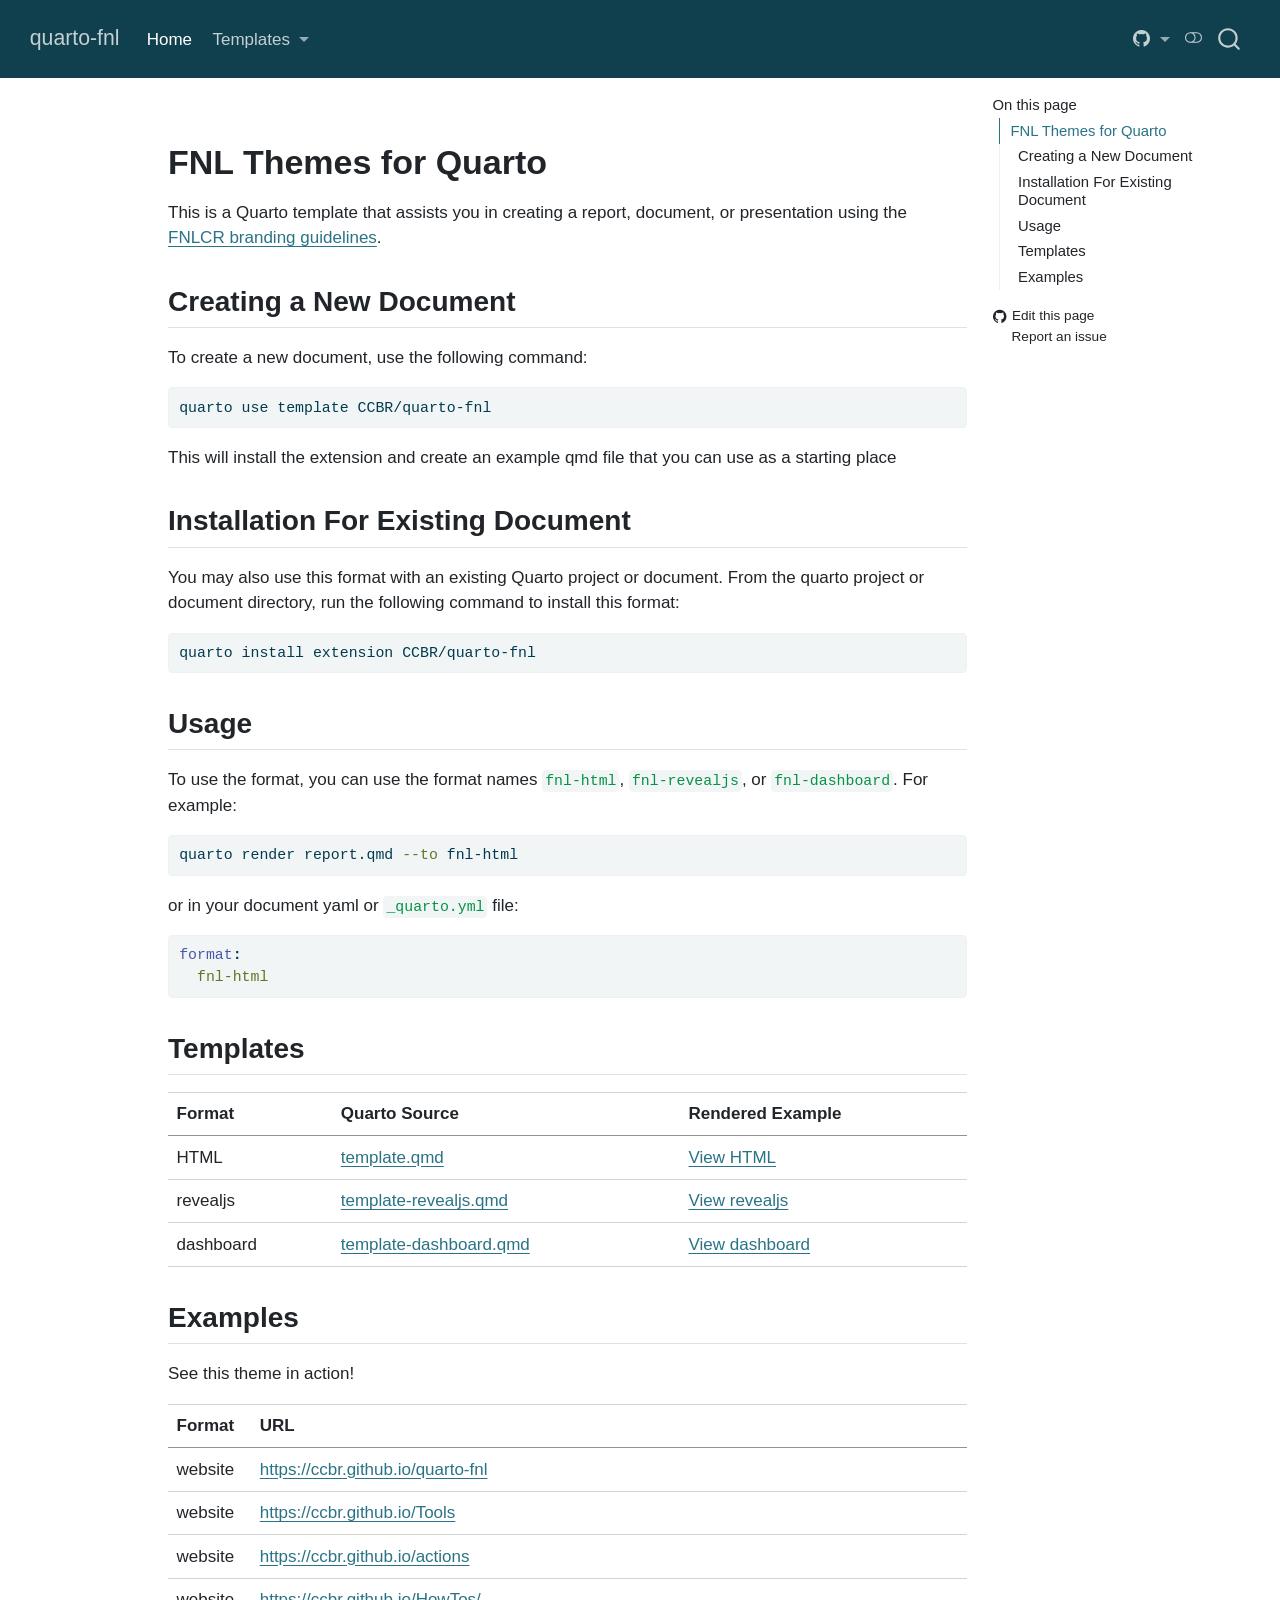
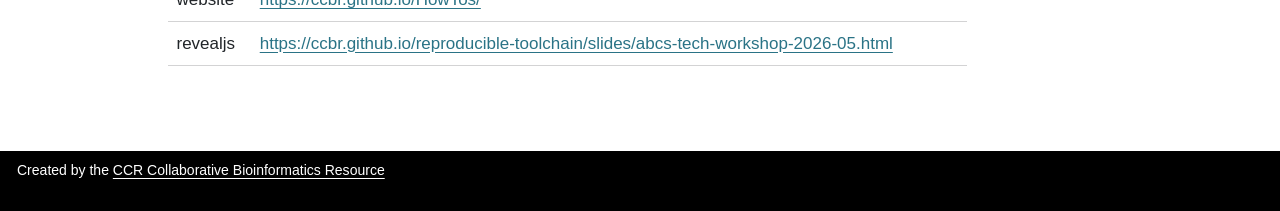
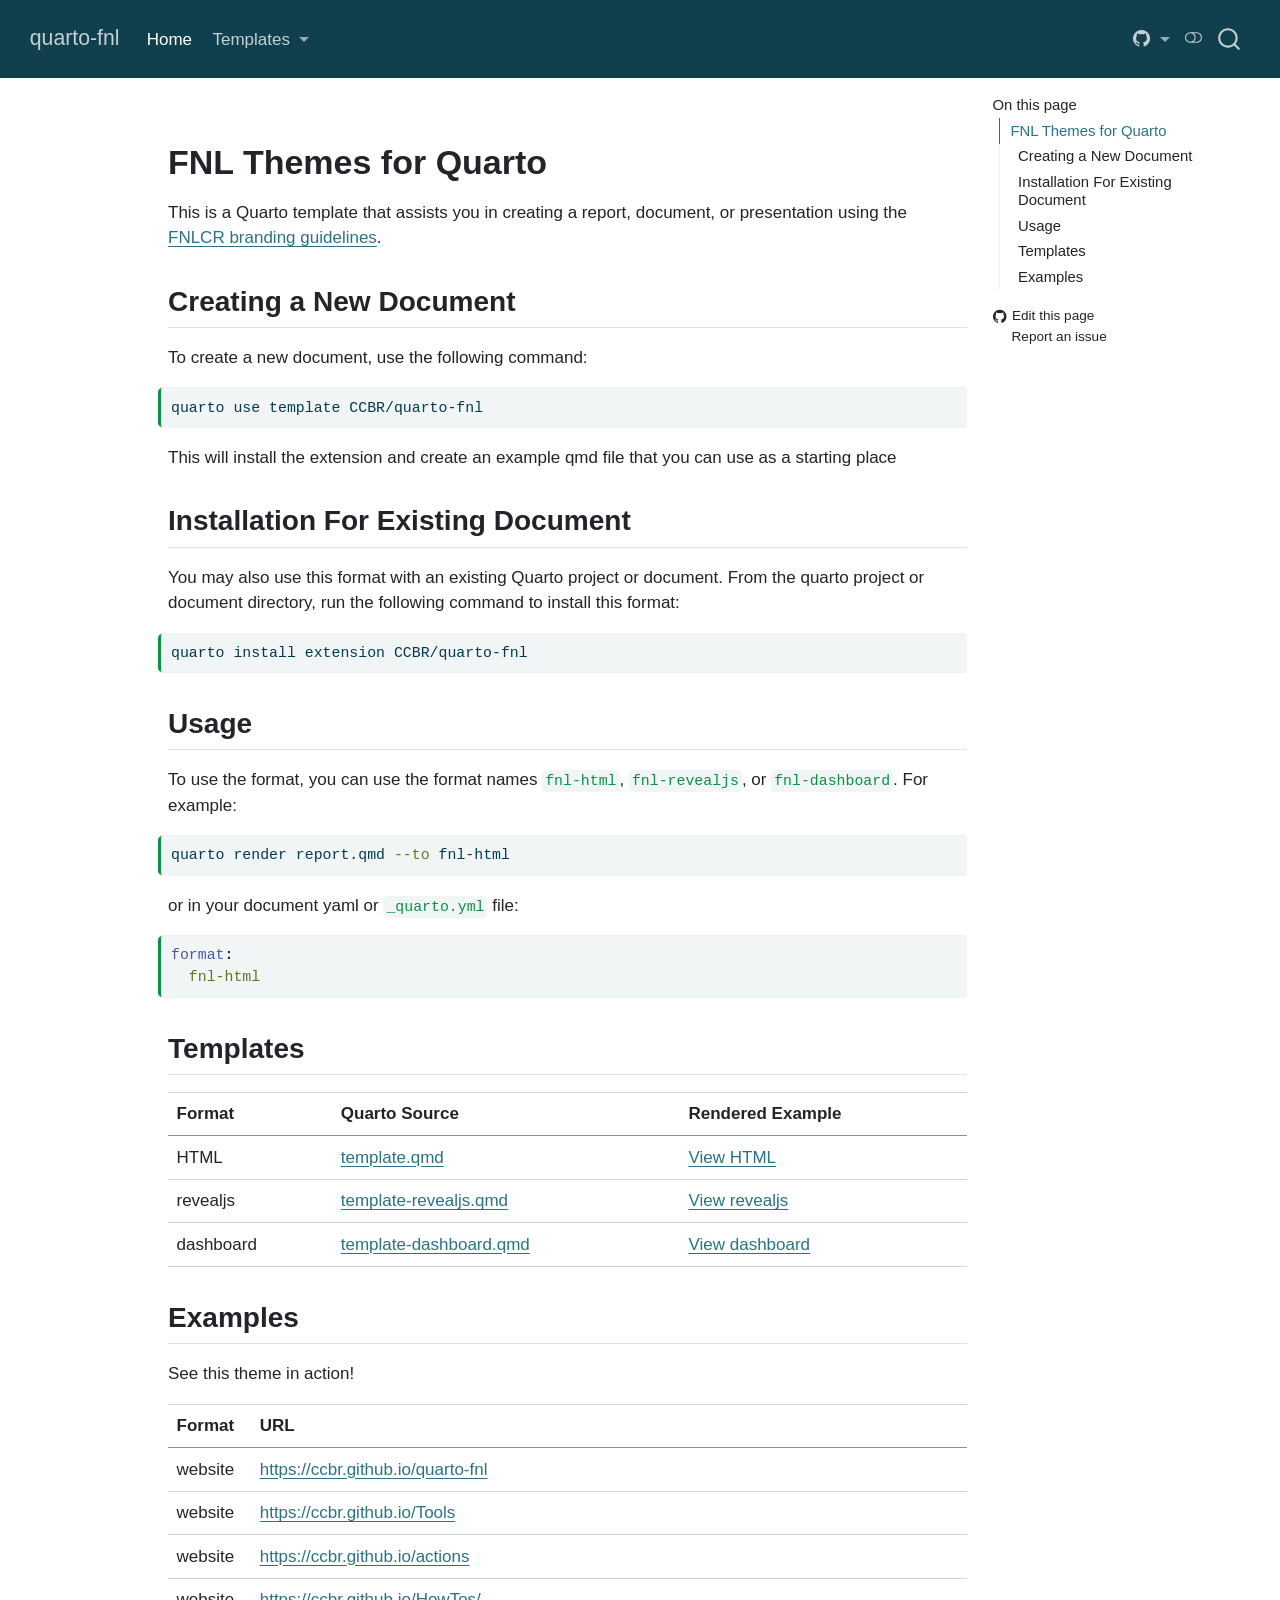
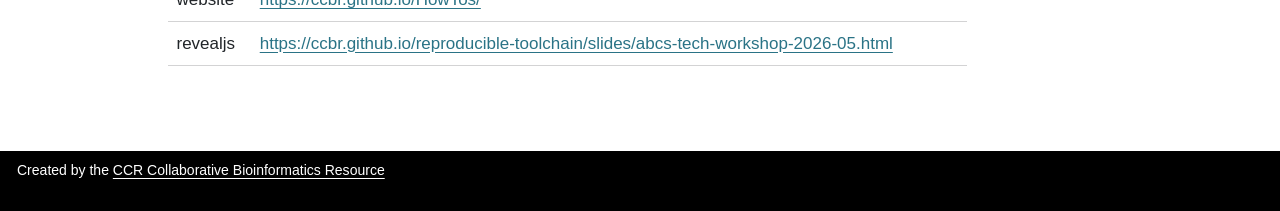
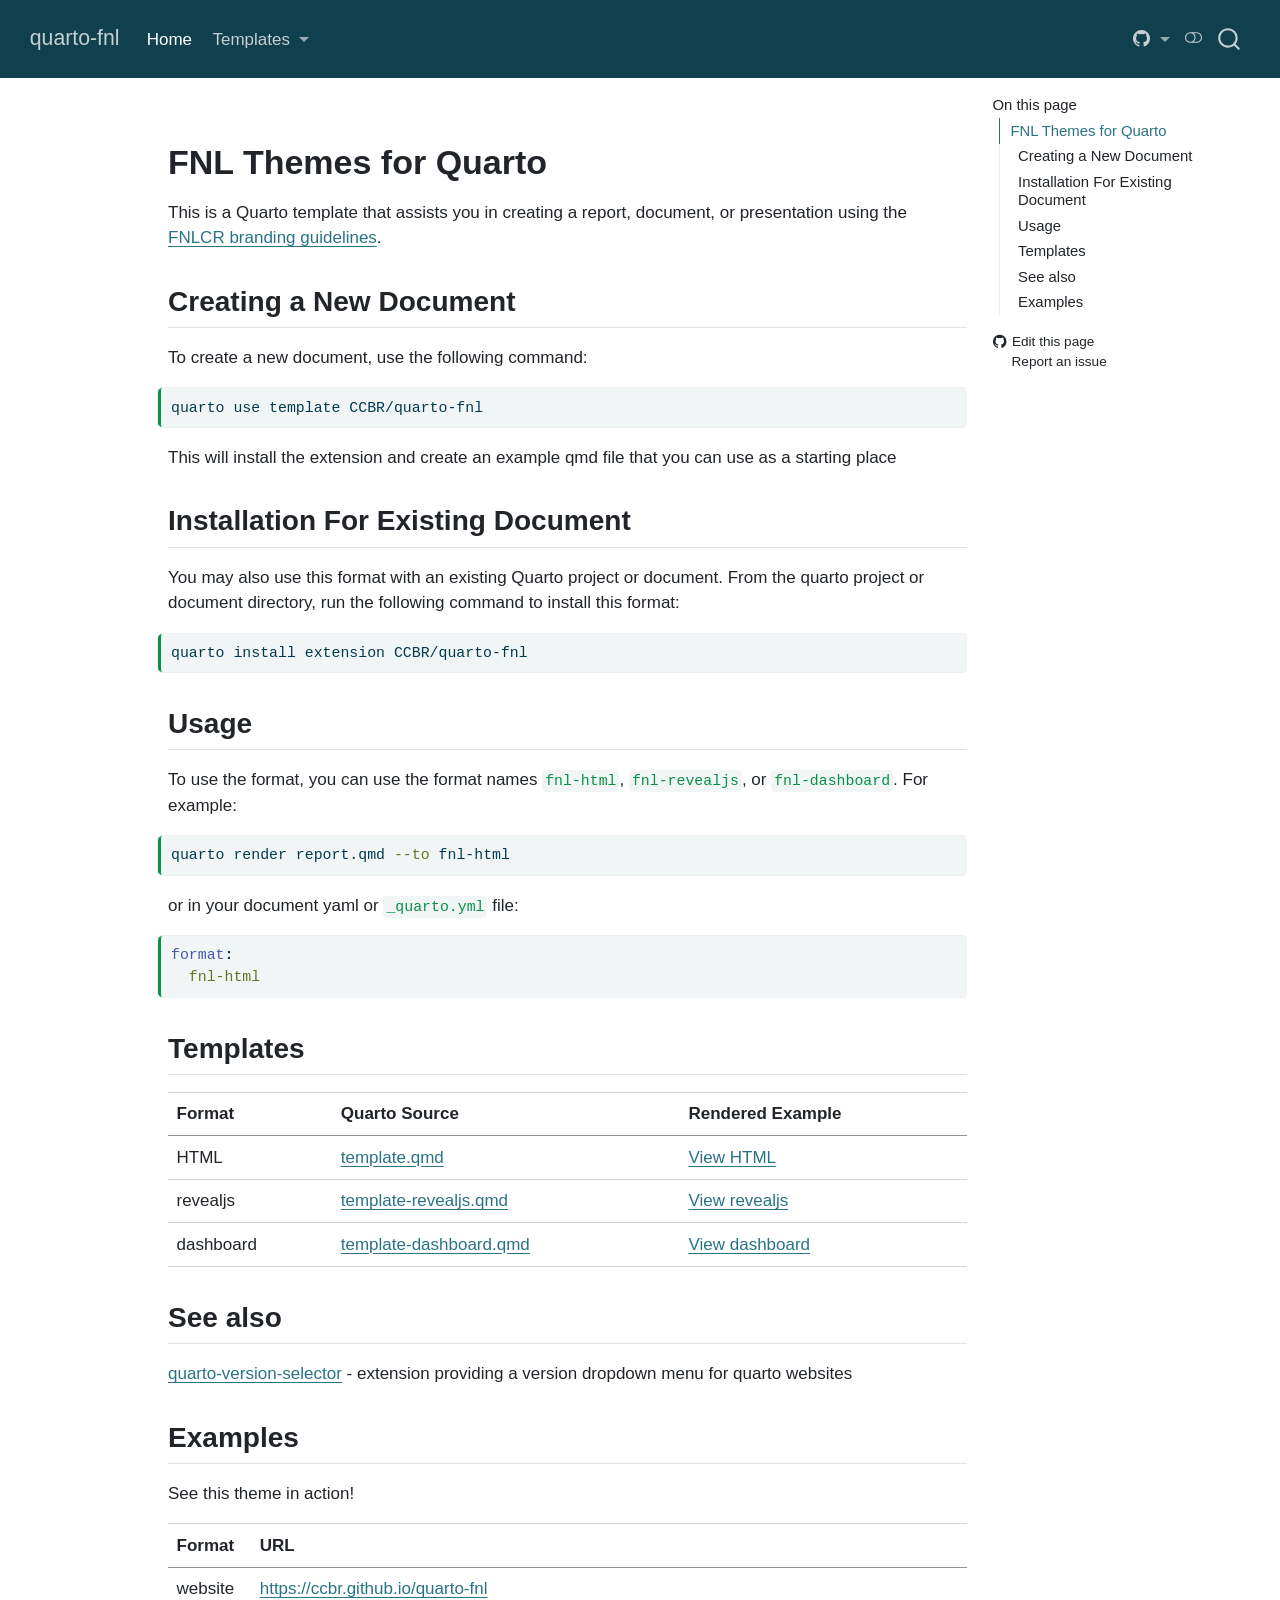
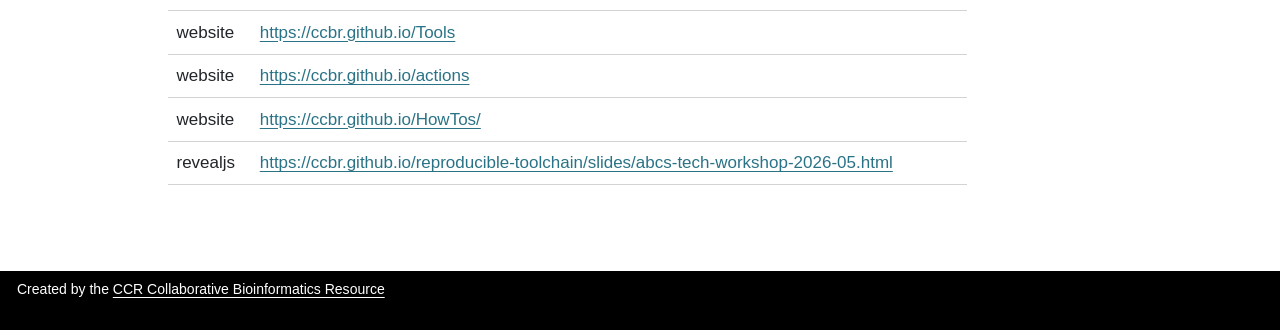
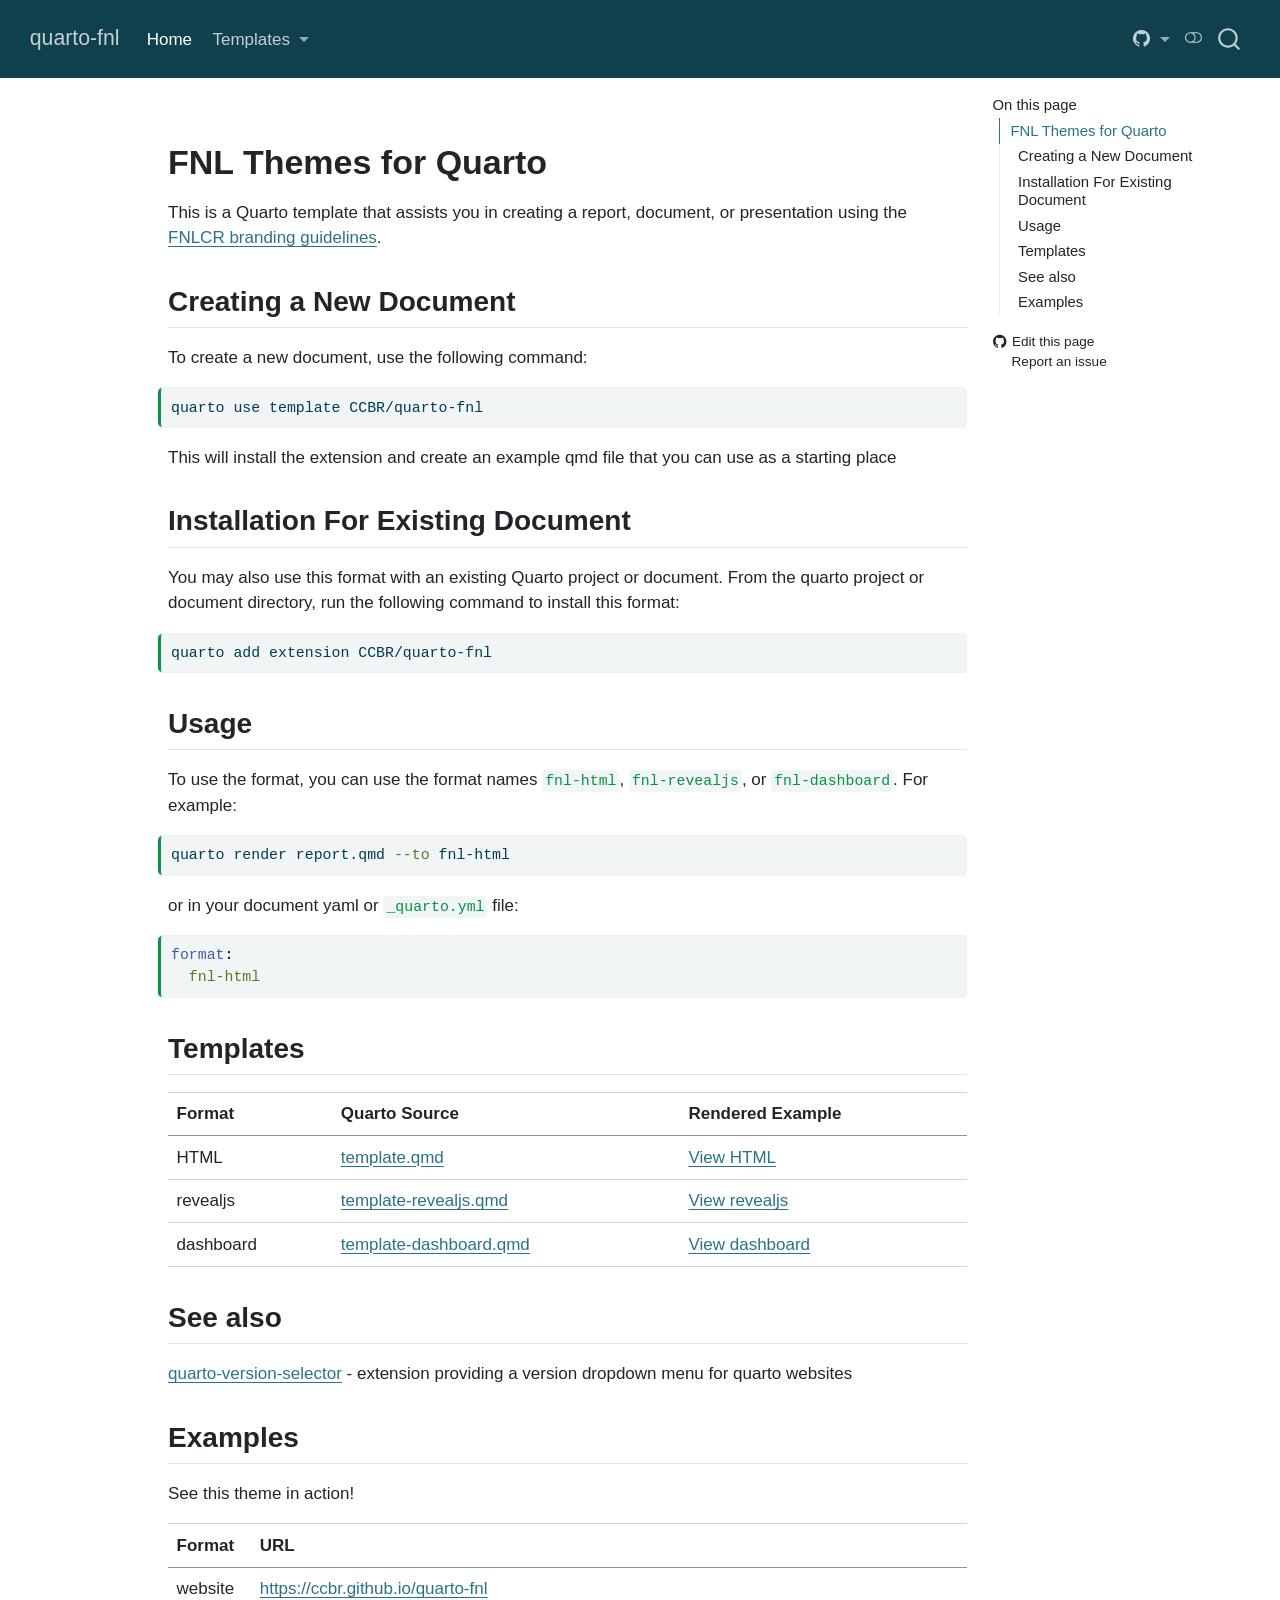
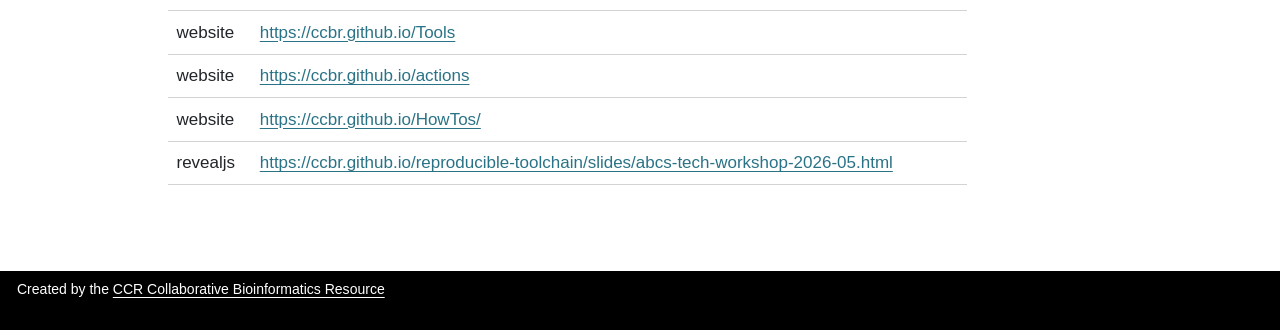
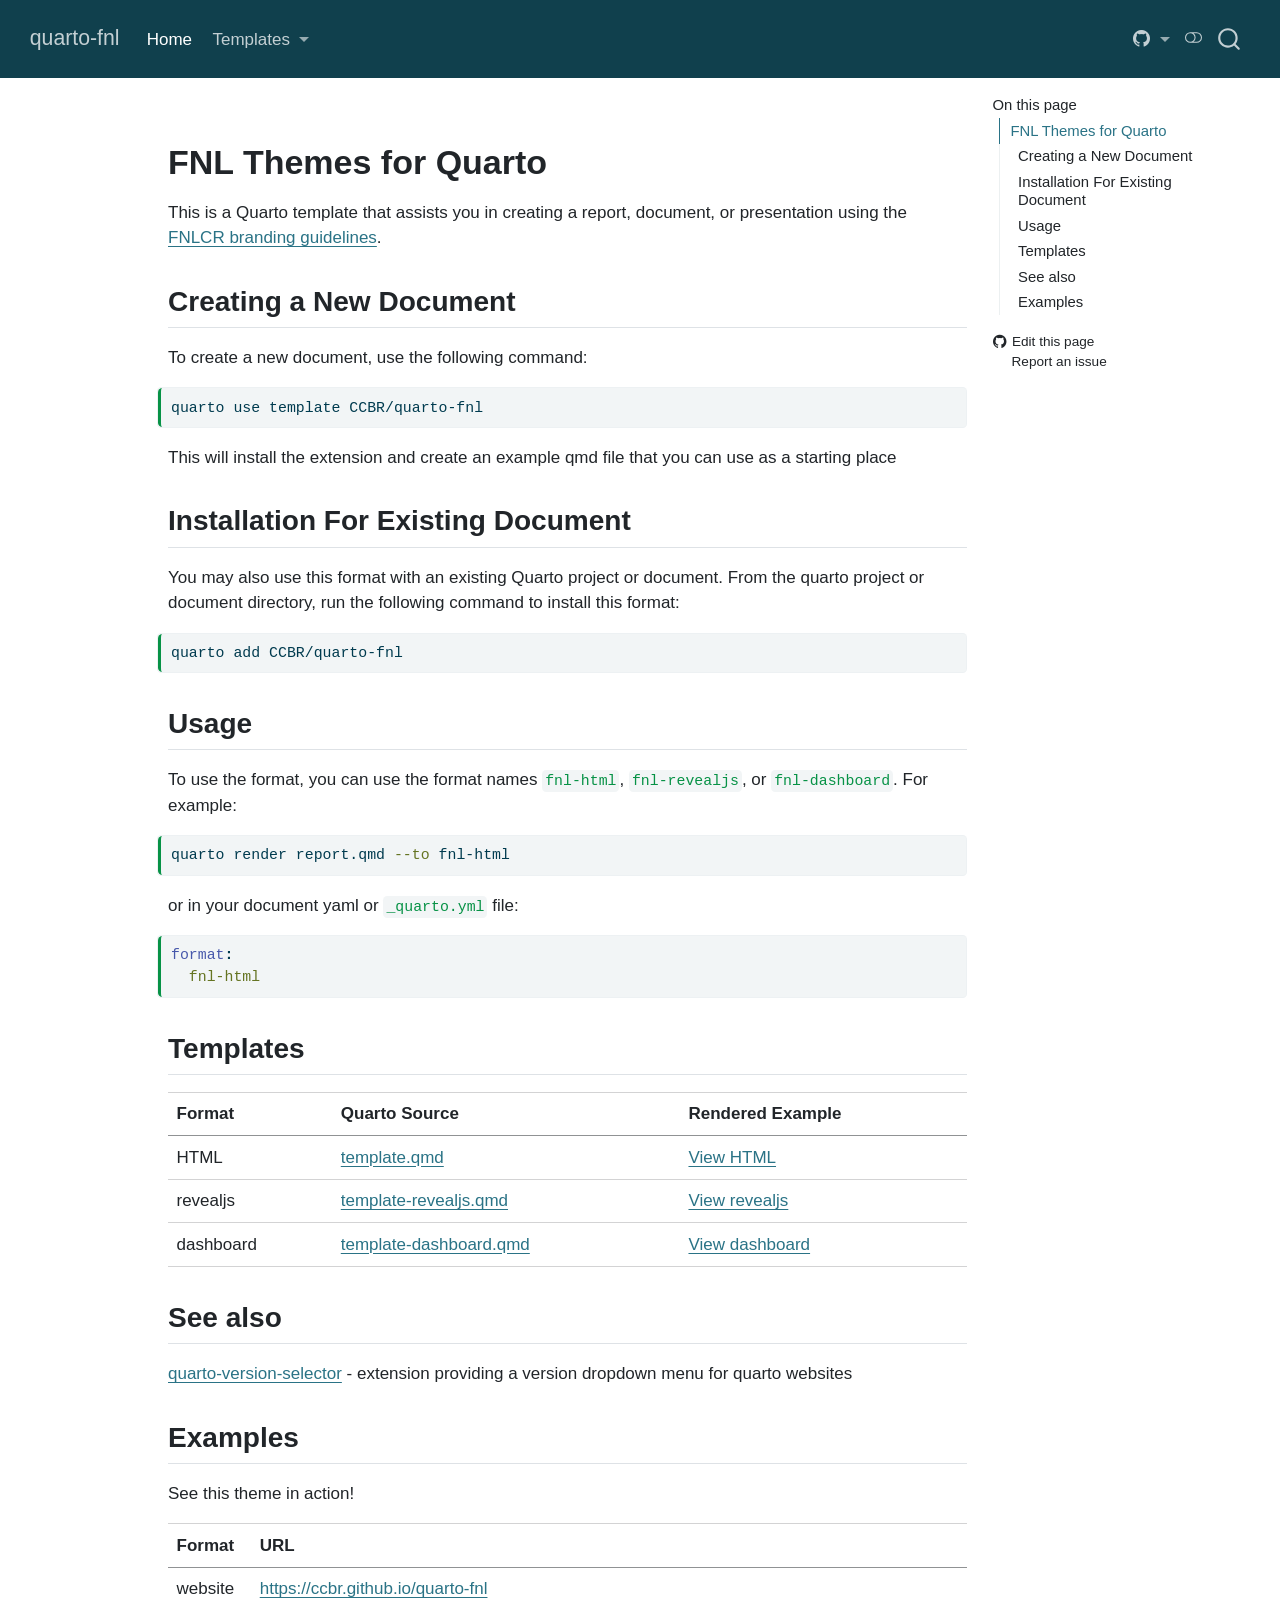
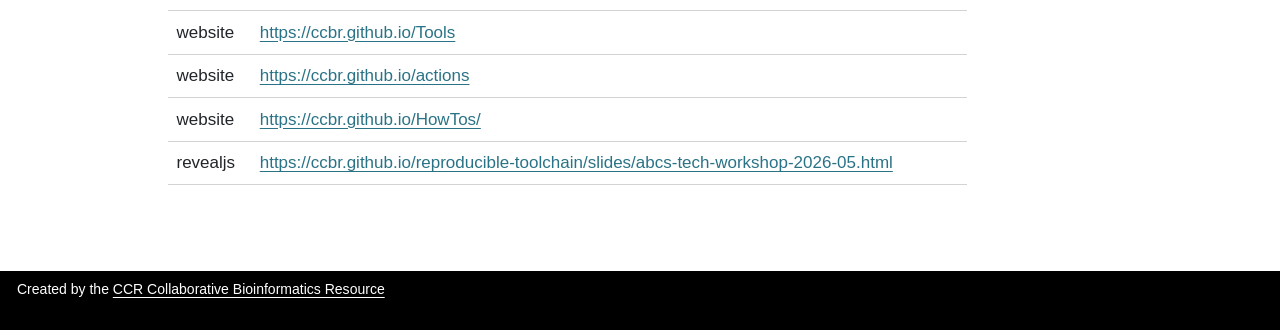
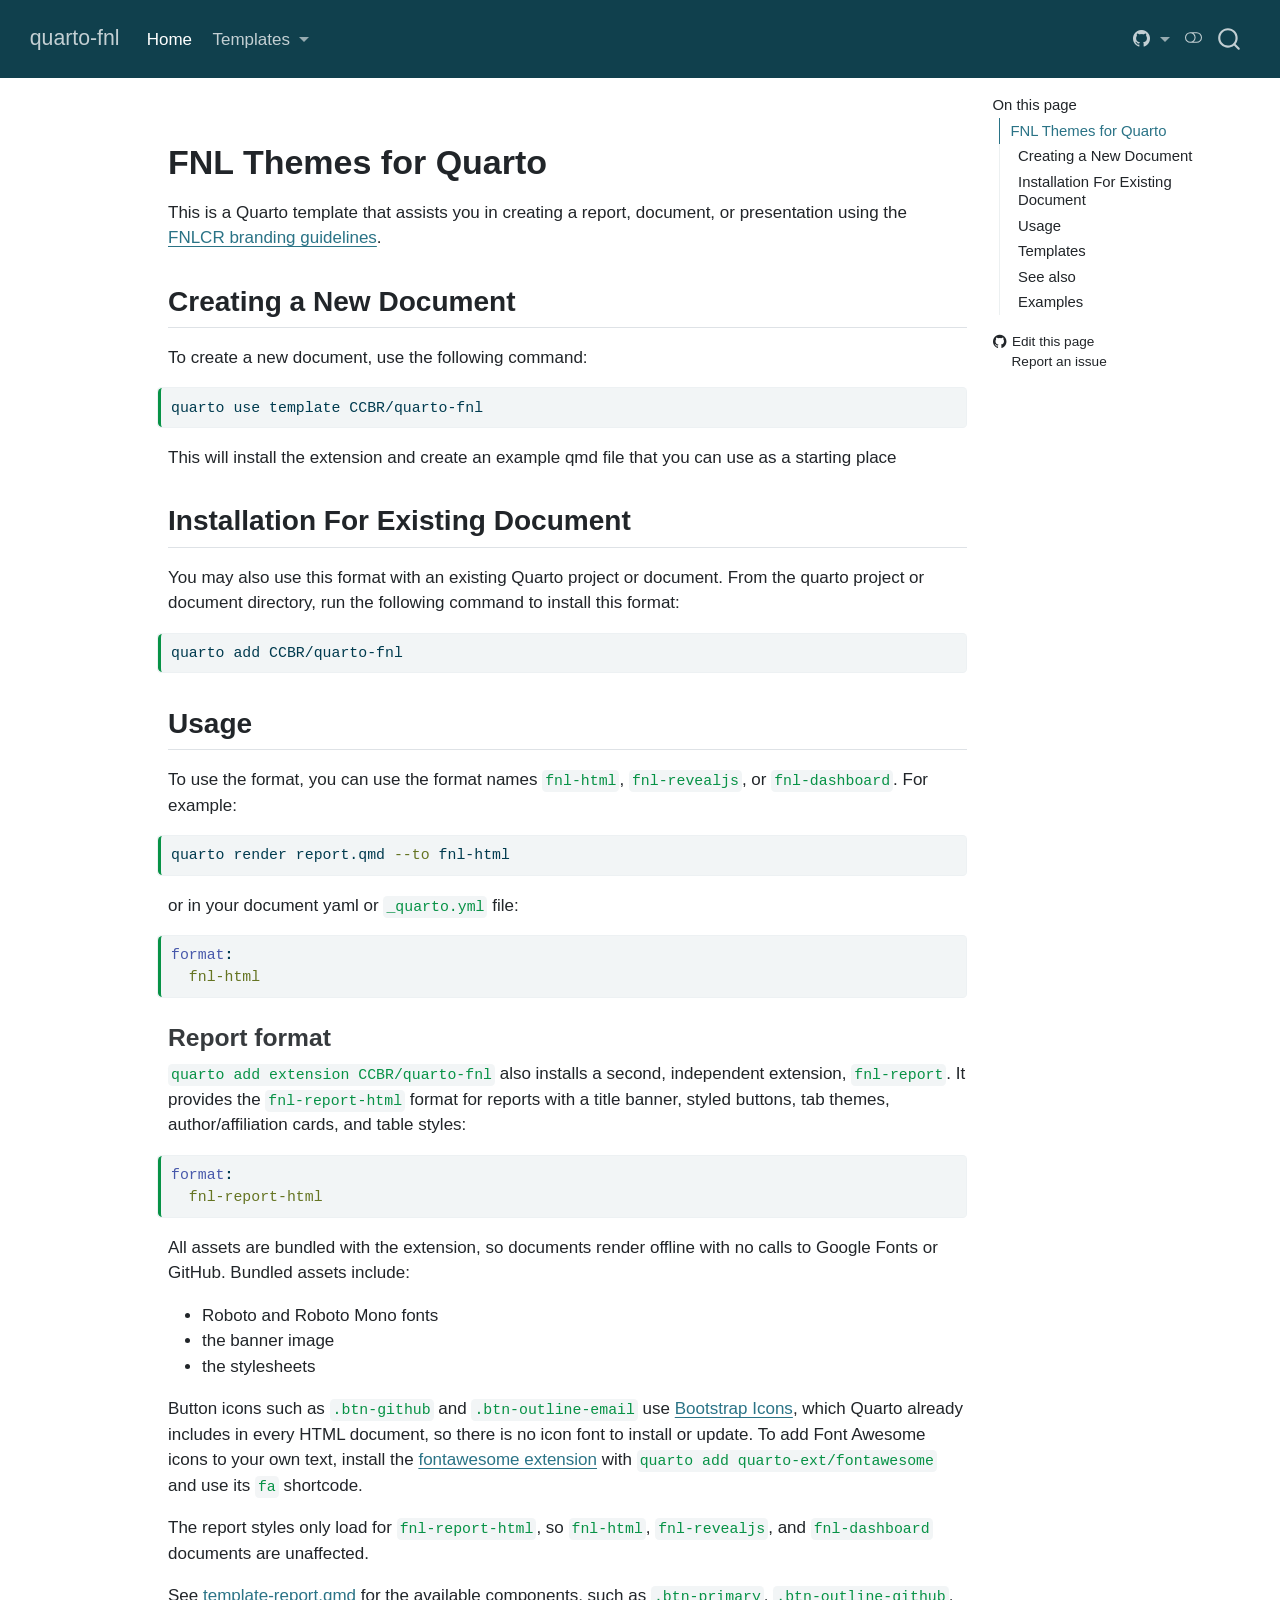
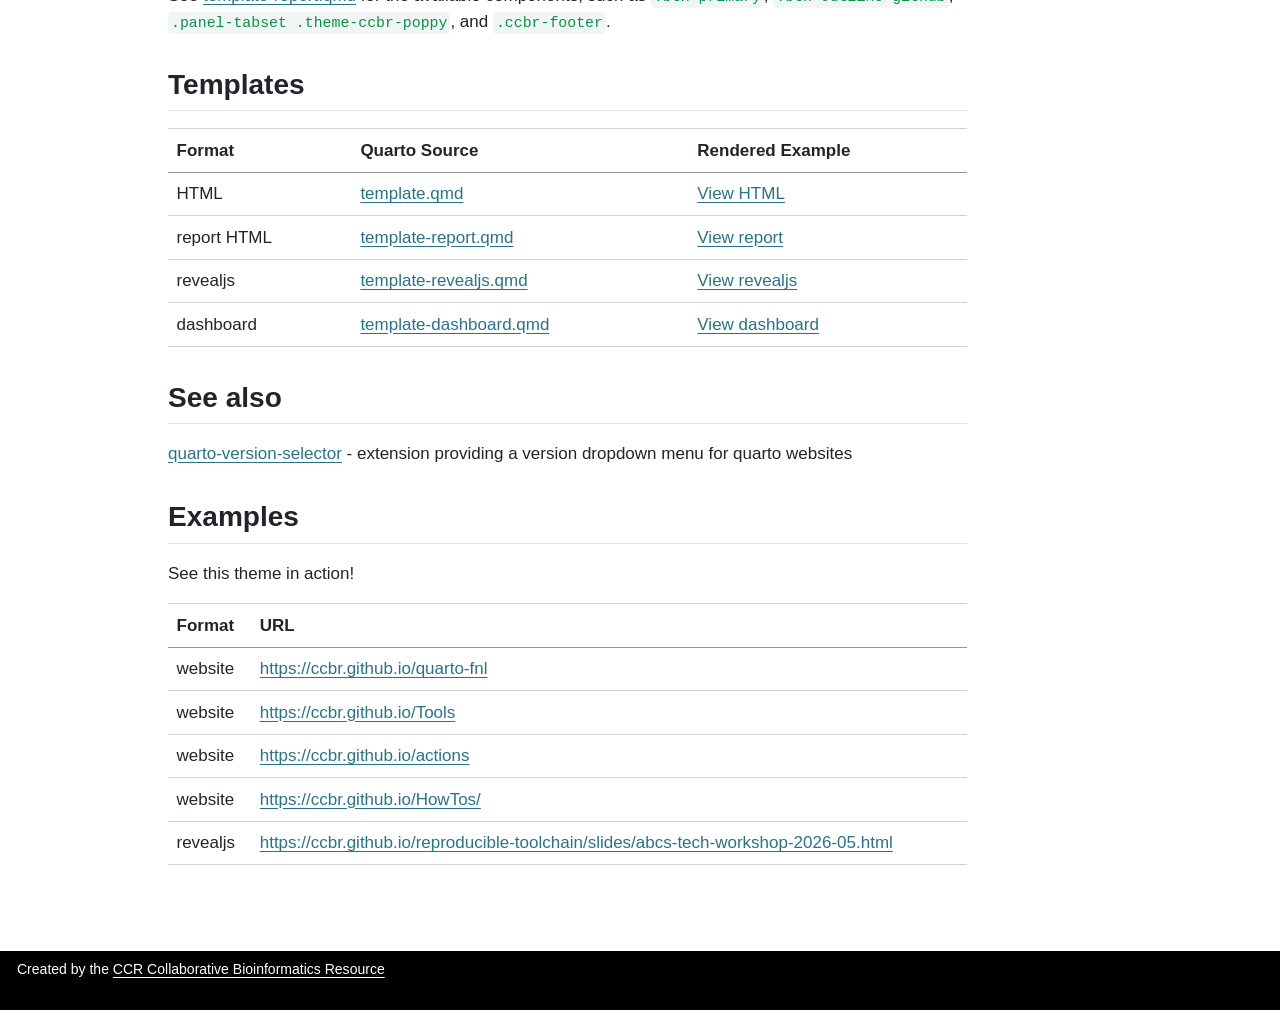
